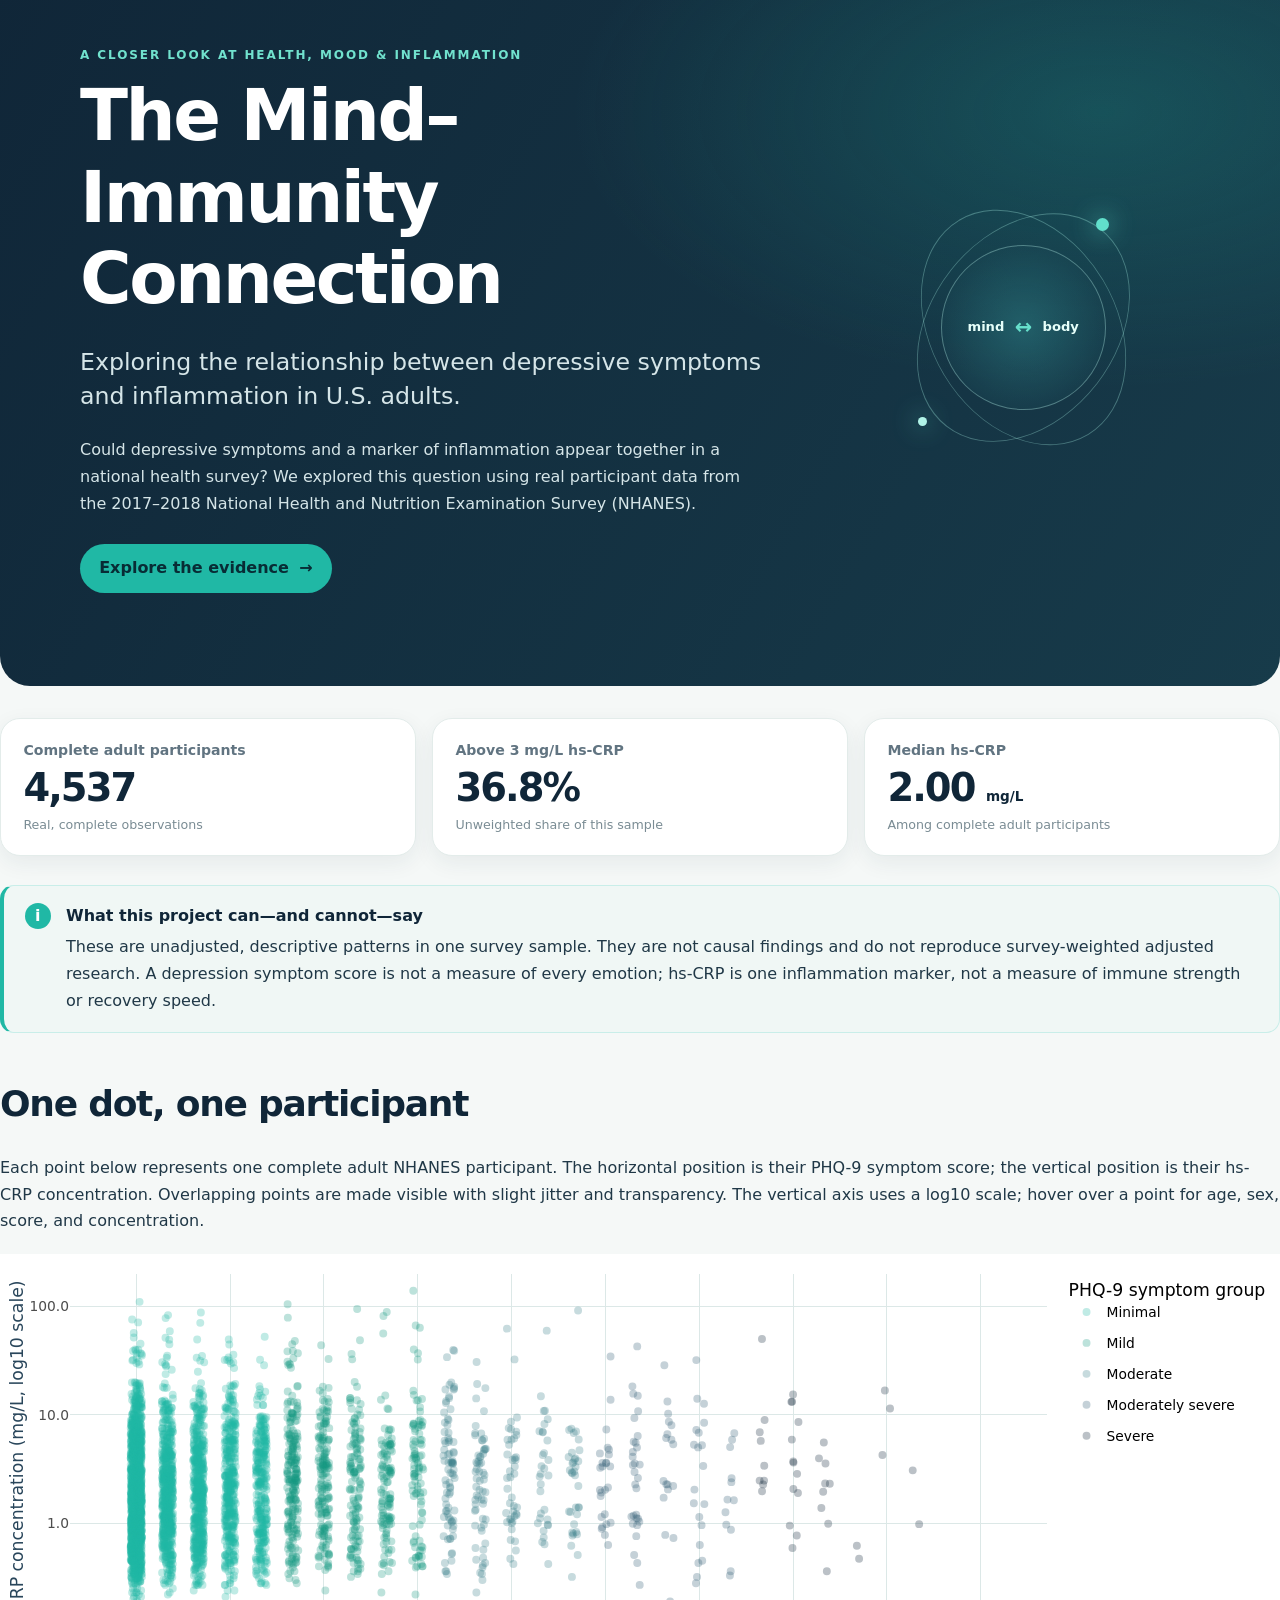
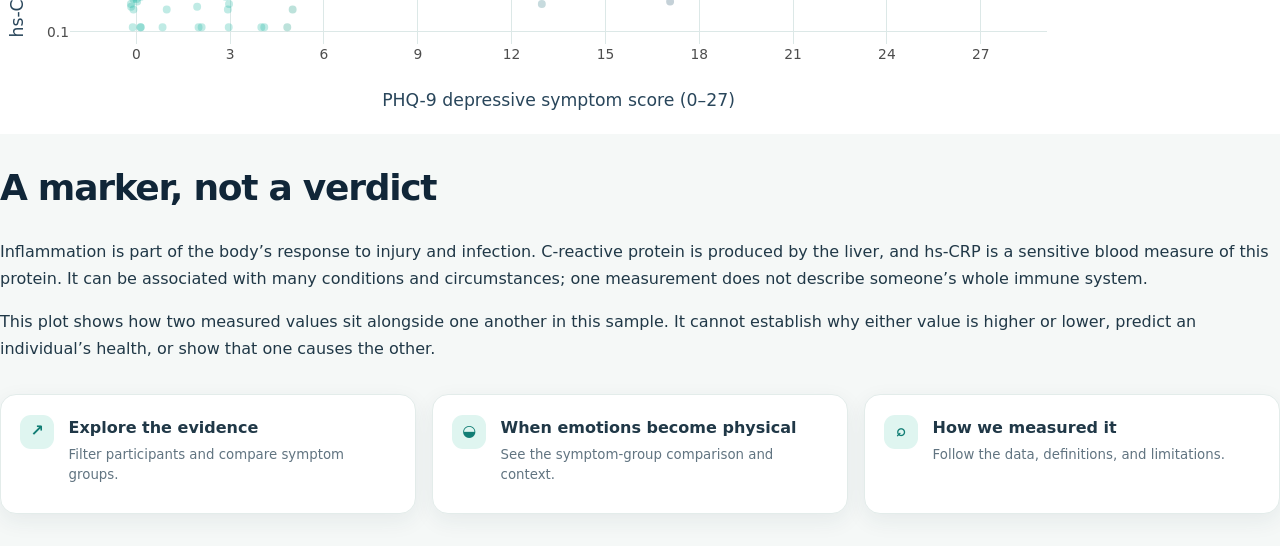
==== index.html @ 253f6d91 "Built site for gh-pages" ====
<!DOCTYPE html>
<html xmlns="http://www.w3.org/1999/xhtml" lang="en" xml:lang="en"><head>

<meta charset="utf-8">
<meta name="generator" content="quarto-1.10.18">

<meta name="viewport" content="width=device-width, initial-scale=1.0, user-scalable=yes">


<title>The Mind–Immunity Connection</title>
<style>
/* Default styles provided by pandoc.
** See https://pandoc.org/MANUAL.html#variables-for-html for config info.
*/
span.smallcaps{font-variant: small-caps;}
div.columns{display: flex; gap: 1.5em;}
div.column{flex: auto;}
@media screen {
div.columns{gap: min(4vw, 1.5em);}
div.column{overflow-x: auto;}
}
div.hanging-indent{margin-left: 1.5em; text-indent: -1.5em;}
ul.task-list{list-style: none;}
ul.task-list li input[type="checkbox"] {
  width: 0.8em;
  margin: 0 0.8em 0.2em -1em; /* quarto-specific, see https://github.com/quarto-dev/quarto-cli/issues/4556 */ 
  vertical-align: middle;
}
.display.math{display: block; text-align: center; margin: 0.5rem auto;}
</style>


<script src="site_libs/clipboard/clipboard.min.js"></script>
<script src="site_libs/quarto-html/tabby.min.js"></script>
<script src="site_libs/quarto-html/popper.min.js"></script>
<script src="site_libs/quarto-html/tippy.umd.min.js"></script>
<link href="site_libs/quarto-html/tippy.css" rel="stylesheet">
<link href="site_libs/quarto-html/light-border.css" rel="stylesheet">
<link href="site_libs/quarto-html/quarto-html-640605f58ae58ee79329c070719e555b.min.css" rel="stylesheet" append-hash="true" data-mode="light">
<link href="site_libs/quarto-html/quarto-syntax-highlighting-64a204ab8560d761af7679ceaba22944.css" rel="stylesheet" id="quarto-text-highlighting-styles">
<style>html{ scroll-behavior: smooth; }</style>
<script src="site_libs/htmlwidgets-1.6.4/htmlwidgets.js"></script>
<script src="site_libs/plotly-binding-4.12.1/plotly.js"></script>
<script src="site_libs/typedarray-0.1/typedarray.min.js"></script>
<script src="site_libs/jquery-3.5.1/jquery.min.js"></script>
<link href="site_libs/crosstalk-1.2.2/css/crosstalk.min.css" rel="stylesheet">
<script src="site_libs/crosstalk-1.2.2/js/crosstalk.min.js"></script>
<link href="site_libs/plotly-htmlwidgets-css-2.25.2/plotly-htmlwidgets.css" rel="stylesheet">
<script src="site_libs/plotly-main-2.25.2/plotly-latest.min.js"></script>
<meta name="viewport" content="width=device-width, initial-scale=1">


<link rel="stylesheet" href="styles.css">
</head>

<body class="home-page">


<header id="title-block-header">
<h1 class="title">The Mind–Immunity Connection</h1>
<p class="subtitle">Exploring the relationship between depressive symptoms and inflammation in U.S. adults.</p>

</header>


<div class="hero">
<div class="hero-copy">
<p class="eyebrow">
A closer look at health, mood &amp; inflammation
</p>
<h1>
The Mind–Immunity Connection
</h1>
<p class="hero-deck">
Exploring the relationship between depressive symptoms and inflammation in U.S. adults.
</p>
<p class="hero-intro">
Could depressive symptoms and a marker of inflammation appear together in a national health survey? We explored this question using real participant data from the 2017–2018 National Health and Nutrition Examination Survey (NHANES).
</p>
<p><a class="button button-primary" href="explore.html">Explore the evidence <span aria-hidden="true">→</span></a></p>
</div>
<div class="hero-art" aria-hidden="true">
<div class="orbit orbit-one">

</div>
<div class="orbit orbit-two">

</div>
<div class="orbit-core">
<span>mind</span><i>↔︎</i><span>body</span>
</div>
<p><span class="orbit-dot dot-one"></span><span class="orbit-dot dot-two"></span></p>
</div>
</div>
<section class="kpi-grid" aria-label="Study summary statistics">
<article class="kpi-card">
<span class="kpi-label">Complete adult participants</span><strong>4,537</strong><span class="kpi-note">Real, complete observations</span>
</article>
<article class="kpi-card">
<span class="kpi-label">Above 3 mg/L hs-CRP</span><strong>36.8%</strong><span class="kpi-note">Unweighted share of this sample</span>
</article>
<article class="kpi-card">
<span class="kpi-label">Median hs-CRP</span><strong>2.00 <small>mg/L</small></strong><span class="kpi-note">Among complete adult participants</span>
</article>
</section>
<div class="editorial-callout editorial-callout-caution">
<span class="callout-icon" aria-hidden="true">i</span>
<div>
<strong>What this project can—and cannot—say</strong>
<p>
These are unadjusted, descriptive patterns in one survey sample. They are not causal findings and do not reproduce survey-weighted adjusted research. A depression symptom score is not a measure of every emotion; hs-CRP is one inflammation marker, not a measure of immune strength or recovery speed.
</p>
</div>
</div>
<h2 id="one-dot-one-participant">One dot, one participant</h2>
<p>Each point below represents one complete adult NHANES participant. The horizontal position is their PHQ-9 symptom score; the vertical position is their hs-CRP concentration. Overlapping points are made visible with slight jitter and transparency. The vertical axis uses a log10 scale; hover over a point for age, sex, score, and concentration.</p>
<div class="cell">
<div class="cell-output-display">
<div id="htmlwidget-6dffdfa8170818773a59" style="width:100%;height:464px;" class="plotly html-widget"></div>
<script type="application/json" data-for="htmlwidget-6dffdfa8170818773a59">{"x":{"data":[{"x":[0.067347768209874634,0.03441453555598855,0.084534537624567738,0.027987825712189076,0.13977734643034637,0.022195234671235083,0.035929540917277333,0.12658658422529698,-0.061586589021608233,-0.066733934199437503,-0.12717828741297124,0.10623327109962702,-0.013680208940058947,0.14178879397921262,-0.0097221100609749551,0.087586878659203643,-0.085619587395340202,0.91433007265441124,0.90754701256752013,1.0143755778297783,1.0628893035743385,0.83963411716744307,0.88554762290790678,0.8870920058339834,0.86886080895550544,1.1295265448093414,0.96509208844043315,0.85728056188672785,1.8458301744703203,1.9925985480751842,1.8880987195111811,2.049932816568762,1.940381243629381,1.9215118840150536,2.1660200597345831,3.1517029331065713,3.0550426448509098,3.120486283041537,2.9611693709157407,3.0639015685021875,3.9672129670996217,4.0653154297731815,3.8735794120747595,-0.036364730838686229,0.086922199102118611,-0.0098086999822407962,0.10875160527415573,-0.095709138298407187,0.040653468975797295,0.038372287089005114,0.16269763349555433,0.15141108412295579,0.1421977426763624,-0.0013981397543102502,-0.028641774421557784,-0.11082501453347504,-0.16673093455843627,0.079122095396742226,0.01578605574555695,-0.019217194598168133,0.90883353856392202,0.97122205544263129,0.98693324746564026,0.90567048138938844,0.93373282046057282,0.94748292902484532,1.8495291410293431,1.8918397589493543,1.8231040147971362,2.0351202244125308,2.0399435338471084,1.8362603245303035,2.0664185912441462,2.0151871843542906,1.8649543692544102,1.9561608566250652,2.1193277723435311,2.8583698497153818,2.848336535766721,2.9725437209755183,3.1100213386304678,3.0687049438431857,3.8256443195324392,4.1796370062604549,3.8920531560014933,4.0060195633396507,3.9820955500751736,4.1212861731741581,4.091948933387175,-0.092775022918358444,0.049298944026231764,-0.039143488900735976,-0.080288975676521657,0.12782713866792619,-0.016262460155412554,0.15125635880045593,-0.11314668486826121,0.035618881937116383,-0.16085604395717382,0.018677282184362411,0.1409859042149037,0.036631883382797242,-0.10914120233617723,-0.016122724693268538,0.088546310439705844,-0.16066008738242088,0.11082795515656471,0.025871018143370745,-0.13564138214103877,-0.088642706768587223,0.10180386677384376,1.0456277649011463,1.1572594501078128,1.1652422699145972,0.89982113187201318,1.0419511900935321,0.92876890342682605,1.068831394072622,1.1125218014139682,0.97299320623278618,1.8380347829032688,2.1160615486931054,2.0301505602430554,2.1121924373786896,1.8684968663007022,1.8916191278956831,1.9507488148845733,3.1029355897475033,3.0384981259424237,2.8976048698369414,3.1472942120488732,2.8245326024852693,2.9951964253373444,3.1660667533893139,3.9662093442492186,4.0802120364271106,3.9229260940570385,3.9613772406894712,3.9451067316439001,3.8326940150838347,3.828414782276377,0.014747201157733798,-0.13786473669111729,-0.094203676404431461,0.12725603694096208,0.17288592472672462,0.028078873548656701,-0.061689805369824172,-0.02788824769668281,-0.17064382421784102,-0.046851417319849133,0.10872869443148374,-0.023879983043298126,0.16224350189790129,-0.057833576537668706,0.014942190377041698,0.060535841686651111,0.070262692803516977,0.87841181956231595,0.89787805223837491,1.072520873490721,1.110516054816544,1.0685198777075857,0.86170233314856892,0.85210599237121643,1.0927731245011092,1.1457858172431588,0.85910809664987031,1.9516923470329492,2.0206805639993402,2.1346787440311163,2.0888904394488783,1.9779147191345692,1.9921879022102802,2.0784124096296726,3.0878349622897803,2.9567353947646917,3.1270981434267013,2.9205822399258614,3.051236864514649,4.1167504583206025,3.991942074568942,4.1584418909717353,3.9778968434687703,3.9697371709533034,0.0465414706338197,0.15967936623841525,0.024440091485157609,-0.093540854109451177,0.0035442096367478367,0.095493312506005165,0.12146170447580516,-0.1395678884536028,0.16183788291178644,0.025015223231166599,-0.047474331445991988,0.071208268543705336,0.017891791407018898,-0.095365589233115305,-0.13771636049263178,0.17584123651497066,-0.062803630214184517,0.12365544718690216,-0.093585985125973811,0.11579562342725694,0.17063734064809977,0.11627859941683709,0.087388481525704262,0.13468514964915812,0.87086762173101306,1.0178602065518498,1.0940917447209357,0.93391962936148043,1.0327917204797268,0.85367541908286515,0.85601032033562663,0.92804043482057752,1.9929264125879853,1.8953195686638356,1.8509383532777428,1.9541742190904916,1.8980817324854433,2.0712434959225359,2.0403847318328916,1.8437047031149267,2.9843715390376748,2.9729571400769057,2.8661619631201027,3.1086820317059756,2.8417133987881242,2.8849375255499035,3.9095017442200333,4.1152496141847221,3.9458097779378294,4.0378032356593758,3.8871114826109259,4.1604417900182309,-0.01914832167327404,0.045584038104861974,-0.1631274330150336,-0.097671969300135969,-0.10886331140063703,0.0028886921703815461,0.09578309912234545,-0.16331395751796662,0.075258215311914678,-0.1746099488530308,-0.16041649435646832,0.0072442561201751226,0.10838520521298051,-0.12379396366886794,0.087278908761218188,-0.056115007437765596,-0.040479691755026574,-0.10665348566137253,0.16748263964429497,0.94461852325126527,1.0211953286919744,1.1165783910080791,0.91882646012119951,1.1082133064605295,1.1468597019836306,1.1248524288088084,0.94429748353548348,1.0092795764189213,1.1386606924422085,1.018191181924194,0.99650531022809441,1.0591915193665773,1.9217334042210132,1.965105648599565,2.0643748426903041,1.9363991248141974,2.0856326036527753,1.8937674910668283,1.9489614303596319,2.1452102612052113,3.134886701144278,3.0492615852132441,3.0643788562808187,4.1713499768450859,4.0717652178462593,3.9461041823960841,3.9662846875842659,3.9836011268012226,4.0135999427456408,-0.061524343919008968,0.097222708426415921,-0.090958370966836802,0.1795028542354703,0.089513094322755934,-0.11788569163531065,-0.13289374046958982,0.17441234313882886,0.062420088741928337,0.16690865043550729,0.14047585048712791,0.14528219897300004,0.09404441529884934,0.1620471820514649,-0.15065701835788786,-0.14889595300890504,0.13743903642520308,-0.066919218096882102,1.1447553350869566,0.92201833385974163,1.1674884466268123,1.097408445533365,0.91140821144916118,0.94567377745173875,0.89541217301972209,0.92277576185762888,1.0761386820208281,1.1662791955750436,0.93406779835931952,1.1028154914081096,0.97001433936879033,0.86643149746581916,1.1681426988448949,1.0292713897116483,1.1343846599292009,1.9319334805756807,2.0463986212946477,2.0965007174387575,1.9201185938622802,2.1663515811040996,2.0563413374312223,2.0496482867468147,2.0990033253189178,3.0158603769913315,2.8966341564338656,2.9864049422275274,2.8534965863171964,2.8523720593750479,3.0064421945717186,2.9266497194208205,2.8397348443418742,2.9070374096184968,3.1399745158664882,4.0196618449222292,3.886864059306681,3.8334875481296331,3.9120064036548139,3.9070723710395394,0.11805814359337091,0.06780256851576269,-0.048324919436126948,-0.17660177260637283,0.12177189147099853,-0.17164729359559713,-0.0036081677488982674,0.15459340173751115,0.17634139808826149,-0.078243049755692476,0.049258432528004048,-0.14255858126096427,-0.17322128224186598,-0.14862042157910763,0.088052043607458469,-0.1114946748688817,-0.085760430525988335,-0.12068252091296017,1.1581053146440536,1.133118137847632,0.96217233176343142,0.90360716880299152,0.98648859219625595,1.0176978211756795,1.1686321397125721,0.82570592920295893,1.8987817533314229,2.0462763058580458,2.1380472146626563,2.1781585894990712,1.9892466754559428,2.1098099659755825,1.924459664830938,2.9154791164118796,3.0737059359624981,2.8367690591979771,2.9036329343542455,2.9621468186751008,4.0759285000152889,3.856688445638865,4.1013370893988759,-0.12549083277583123,-0.11917184170335531,-0.016186985811218618,-0.10926499214954674,-0.076655553504824642,-0.035486800409853456,0.081400784421712155,-0.17627850866876543,-0.0022301663551479579,-0.17870991010218859,0.14292008008807897,0.14372504152357576,0.14829673318192363,-0.14114596252329648,0.084464612687006585,0.14310415212996302,-0.16819424126297236,1.1016836724616588,1.1610320763289927,1.0484858470316976,1.1640223884303122,1.0178987796511501,1.001917171003297,1.0833522844314576,0.88095304043963552,1.17726479254663,0.99846193183213472,0.97301424120552837,0.92515635194256907,1.0112336055841298,1.8863717450387776,1.9434474433027207,2.1342143411654977,2.1658475013263523,2.9532640346791594,2.94412788502872,2.8799461907241493,3.0430011112242936,2.961291616782546,2.8234302103891968,3.1366424585692583,2.9547684609889986,2.9414184521790592,2.8775361920613793,3.1261648106295614,3.0449293960444628,2.9151703731156884,4.0547411823272705,4.1084458248969167,3.9181220685318112,3.951758499946445,3.912666237130761,3.8282691726926714,3.9277613316103817,4.1325063014961776,4.139128883508965,4.0981534440070391,4.1165356707945469,0.024157975651323795,-0.16280656009912489,-0.10972193595953285,0.12800670627504587,-0.13789943274110555,0.044853577287867666,0.029993850672617554,-0.085588105805218223,-0.12510998675599694,0.10131799986585974,0.10824982297606765,0.0044105352368205781,0.10085799515247344,-0.0038514889497309923,0.15827746829017997,0.048282296452671285,0.88507117650471634,1.1049716578796507,0.97113010621629658,1.0116382580529899,1.1383801548369228,0.88228058872744441,0.99861281069926922,0.94436335406266148,1.1622547774855048,1.0890637634601443,0.86712952895089979,1.1496771482285113,1.0008996926154941,1.9737458610720933,1.9260248839948326,1.8510327814519405,2.0344495370425282,2.1446653224155305,1.9327425983455031,1.9176128574367612,3.1741109877359124,2.9605988083966075,3.0053942253347485,3.05037456901744,3.1331441439595071,2.8970344095770271,3.9851892831269651,4.0724819893389936,3.9881890505179762,4.1178203994594513,4.1472542126011103,4.0076978963706642,3.857133257230744,3.9345465870015324,3.8810445131547748,3.9971551647968591,0.086995322154834867,0.11856152599677443,0.16182152068242431,0.099902114197611802,0.12299332679249346,-0.090992083735764021,-0.14630965911783278,0.046126524098217485,0.16265055318363011,-0.15218492606654763,0.09058832695707679,0.12961860693991184,-0.095387180261313917,-0.13823415096849204,-0.12316001216880977,0.055510816136375069,-0.14408061208203435,0.093693094281479719,-0.085519113270565869,0.15938737526535987,0.046208560969680547,-0.081676341248676176,0.14391685240902005,0.96910505492240195,0.90117526780813928,0.86386248890310524,0.9310323243122548,0.97920123926363889,1.1071800512354821,0.91785499595105646,1.0745683287736028,0.9269627604540438,1.9359152957983314,2.0234913204796614,2.0961539704259486,1.9405123506765813,2.0616501964349299,2.0305282508954408,2.9866076245252042,2.8201705827098338,3.1198496375139801,3.1115900336857885,2.8300191754382102,4.1385937834810465,4.1117008624784646,4.0752314217202361,4.1069549060240389,-0.10517569988965987,-0.17919075490906833,-0.12560818218626082,-0.14754495006054638,0.013933518687263131,-0.021664054440334438,-0.11371889711357652,0.09971057220362127,0.17823887958191334,0.046102973129600287,0.15642326801083981,0.08149007733911276,-0.11144596637226641,-0.0046865240670740599,0.054673216659575696,-0.053334011491388084,0.07989513401873409,-0.11169243765994906,0.07034972109831869,0.88334366366267203,1.1534937309939415,1.0606454805005341,0.98978095221333207,0.91966940079815684,1.8391257611103355,2.0863819050602617,1.9804469701182097,2.1774787910841407,1.9238491382356733,1.8800199355464429,2.1281891088932752,3.1599424826446922,3.1796196460817008,3.167992770653218,3.0786932229995729,3.0062168780341745,2.8297516141086816,3.1502468977868556,3.0047259497735648,2.9550323191098871,4.0480985378101471,4.0396795368380847,4.1211790624260907,4.1586359807290139,4.0959469830989841,3.8822459837887435,0.045595689201727505,0.10804609864018858,-0.064042184147983794,0.072516428902745247,0.12452287475578487,0.062432044856250285,0.12730776468291879,0.11286516834050417,-0.053212682604789729,-0.079594687465578309,-0.1601033015269786,-0.01940514737740159,0.021933706384152173,-0.012674216777086257,0.037452460052445527,-0.052463421849533912,0.031089717037975789,-0.10575007927604019,0.068837145650759338,0.13091500782407819,0.1760241419635713,-0.11768375683575868,0.11165338519960641,-0.084621965903788801,0.13489089821465314,1.1680009487085043,0.86047900737263261,0.89627864136360591,0.8453316967375577,0.85341808082535864,0.93941602112725375,1.1647472986672074,1.0575661888811738,1.1238350297138096,1.1774473255872726,1.0968392336741091,0.85319223077967765,1.0564686281979083,2.075789909604937,2.0350491391681134,1.8831817913427948,1.8770952871069313,1.9299950150959193,2.0193956830352544,2.1207610259857028,1.9645963043998926,2.12575578850694,1.8882179791573435,2.1050345665775239,2.0063221902772783,1.8229296873044223,3.0570807431638243,2.9705072404537352,3.0046193919796496,3.0917751595191656,2.9979422789812089,2.9452033529430626,2.9946222010161727,3.171148111866787,3.8315568800829349,-0.10277742315083742,-0.059092337563633919,-0.040641514034941789,-0.16793807907029987,0.16777631789445877,-0.16626122837886215,-0.02838813006877899,-0.0038407932221889494,-0.064723319308832281,0.11013083788566291,-0.09582033857703208,0.053775189025327561,-0.13303753511980176,-0.11927665983326732,0.080248266952112318,-0.078542605647817246,0.0056271720863878723,0.1354097456485033,0.13543879078701138,0.094283452257514,0.063637267062440508,0.17084925267845391,0.10134643689729272,0.019789349762722848,0.093591667553409932,-0.09214742590673268,0.16953850013203919,0.04244029509834945,-0.094047515261918305,1.1727762295026332,1.0162327375914901,0.96489440804347393,1.1180971743445844,0.8854653206653893,0.83618833504617218,1.1786736582033337,1.0986985464952885,1.13068081359379,0.9309304246772081,1.0250131347961724,1.1141754140332341,1.122323685651645,1.1669618977326899,1.1410376512352376,0.90930609584786004,0.99047424742020662,1.0665956292767078,0.82974943883717067,2.0067055532149971,1.9819004374742508,2.1159433645289392,2.1166548586916178,1.9741379194799811,1.8899051875341684,2.1158611563313752,1.9939764516521246,2.021951447604224,2.1144488601293414,1.9591114607173949,2.8279734438937156,2.9469956155680119,2.8815734471194445,3.129816533429548,3.9520283538941294,4.1701859418023375,3.8803227185551079,3.9956581695470961,3.8383334866072985,0.13288689010776578,0.10525703611783684,0.047561635337769984,-0.1784056734200567,-0.089249123968183991,-0.021268618460744619,0.15671003026887773,-0.072432766193523998,-0.059906248105689883,0.078457699567079542,0.022181286681443452,-0.11089707325212657,-0.058891675807535647,0.021756599703803659,-0.078965709870681161,0.079629963040351859,0.047262691492214799,0.02992133614607155,1.0421345588099211,0.94530851556919515,0.8857049730233848,1.0243463743478061,0.93940750930458305,1.0077835627738387,0.99397654041647909,1.121005579829216,2.0183989599160852,2.1091948818881066,1.9152959013357758,2.019010896515101,2.0944983967766166,1.9196743103303016,2.1620595294330269,2.0322634776029735,1.921512876432389,2.0752547860238701,2.1437697258684785,2.1165927431732414,1.9181972346734255,1.8588774117548019,1.8542221639212222,1.9987237751111389,2.8370809597056361,2.9614489523135124,2.9979619092307983,3.0100069266278298,2.8414030540455131,4.1258106254320595,3.8951872382778676,4.0931067042145877,3.9920382861606778,3.941695257658139,4.0799475668463856,4.1199533385876563,3.8642869924847036,3.9983160730544478,-0.035830221734941006,0.047154842466115947,-0.051823746263980862,-0.087095834249630563,0.018995977565646169,-0.039093969538807866,0.16863981485366822,0.14579399915412067,0.0015012229979038238,-0.085156234363093969,-0.044302652142941948,-0.10168370171450078,0.090463333334773771,-0.047108189128339292,0.064284586608409883,-0.096552556660026309,0.15992698634974659,0.050346100302413106,0.091439023492857804,-0.079262935426086187,-0.12468655714765191,0.025100310025736688,-0.14876446316018699,0.043988352315500377,0.073038831856101744,1.0626154802925885,0.85450198051519699,0.88485068123787647,0.98095025671645997,0.92759972793050105,0.89983720635063946,0.83579611352644867,2.0862495325133206,2.0081610819324851,2.133398181758821,1.9567770797293633,1.9632535885553808,1.9983400830999016,1.8450479936227202,1.9296519356686621,1.9269708675146102,2.8997125513572244,2.9641294169705361,3.0579575806763022,2.9978272719774397,3.0857651772815733,3.1449202760215851,4.0506481165345756,4.065985551113263,4.0186297210026529,4.054080793634057,0.096941404631361361,0.13435721774585543,-0.021283280588686466,0.061425026999786497,0.086364855095744125,0.14778394896537064,0.16898893469944595,-0.078954456243664026,-0.05635750570334494,-0.053098014649003746,-0.048565025171265007,0.16814796972088514,0.054054877292364835,-0.111237010974437,0.087057379670441151,0.1621212568692863,0.16004627089016138,0.16456821729429066,-0.12686557159759104,-0.12289152547717094,0.16661091685295104,0.1691429830994457,-0.095008520996198054,0.054553265171125527,0.077069015605375171,0.053464609840884803,1.103703180886805,1.0111042775958776,0.84510528485290703,0.99297987555153666,0.84915668219327922,1.141142028560862,0.9890118061471731,0.83197439324110745,1.969807648761198,1.8478561936225741,2.0448712686356156,1.8816392282117158,2.059343012375757,1.9235081503447145,1.8342344591021538,2.0165764758363367,1.8902670858427881,2.1475730099901558,1.9760970678925514,2.0388254554383458,2.0841299236286432,3.1056644013896584,3.0752668987959622,3.0366659862454979,2.8786657012067733,3.0893856510054318,3.078999003712088,2.8691568643134087,4.0957836356479671,3.8722945467010139,4.1601331912260502,3.9717492411937565,0.061622916189953685,0.060937122786417601,0.080319052878767255,-0.15146335953846574,0.065050771599635474,-0.020259744599461556,-0.15369377341121435,0.11806962948292493,-0.10269296566955745,-0.081058355597779158,0.043237352147698402,0.083907250072807069,0.17478510020300744,0.1135468334890902,0.09418449743650853,-0.00017711665481328964,0.14795573900453746,1.0790636586118489,1.0036775748524815,0.98572446554899218,1.1365478226076811,2.1122953208815307,1.8526909072231501,2.0386559743620456,1.8386375605966896,1.8899442143458873,3.0676725077815354,2.9082106944266708,3.0076078419573604,3.0957373039238156,3.1069870670512318,2.9930675759073346,3.1780877958610656,2.9859646064043046,2.9021804563980549,3.1631273100525141,4.0460277669224887,3.8558280768059192,4.1232163859158755,3.984005832411349,3.9999773226771502,3.943041758686304,0.072158743171021333,0.16682977982796729,0.11496054430492222,0.092391714546829457,-0.14299577646888792,0.02292056953534484,0.15096108111552894,0.010528804706409572,0.021971394019201396,-0.13501647504977882,0.12813041386194526,0.0053354458976536991,-0.067124545723199841,0.0095494415145367384,-0.084919887324795121,-0.0088480970822274688,0.048385487487539645,-0.11391249326057731,0.020898304386064409,-0.13818043646402656,0.12184922324493527,-0.031848068973049523,-0.14816609434783459,-0.061302729416638613,-0.053917832085862753,-0.0027336188312619926,0.078675011051818719,0.12293580824509262,0.98206411617808043,1.0190128083433956,0.87388902775943278,1.0555138568393887,1.0930436640884726,1.0283171249553562,1.0803222551848739,2.1085269513260574,2.0979829047992826,1.8605552137084305,2.158266006540507,1.9424489857163281,2.1522005510237068,1.8618339395057411,2.1027567615918814,2.1704731467925011,1.9826644752733409,2.0135565041191876,2.1675489379838111,1.9300290252547712,3.0880099229514597,2.8965688276290895,3.162027302607894,2.9880811006575825,2.8513677076343447,2.8852005969453605,2.9461649099551139,0.081302064126357432,-0.048422878067940475,-0.053365794159471985,-0.053420214001089331,0.14043643718585372,0.00050877775065600868,-0.14174998912028969,-0.0893617117870599,0.014480143664404749,0.039020036207512022,0.029484623400494455,-0.040579001046717168,-0.15000241954810917,0.066181807173416013,-0.026538718035444615,-0.14705855383537708,0.018776758359745144,0.09220591709017753,0.095368964793160552,0.043915758999064566,1.1773827142734081,0.94469002516008915,0.84300482107326391,1.1685943984333425,1.0634863037895412,0.82888563132844872,1.0990308497287333,1.1555457690823823,1.0734167720377445,1.1360172485560178,0.91338035625405611,1.8802674621157349,1.8616708850860595,2.0050230536237361,2.0087001780327411,1.908111393013969,1.9373145406227559,1.9139617053605615,2.158038364108652,1.9906866497918962,1.8272216111514719,1.8530238103494048,1.9577610635291784,2.8886961618717759,2.9835638131666928,2.8927074464410545,3.1655841353069989,2.8620196430850773,3.9113963108230383,3.8408684925548733,3.9958327377680689,3.9933296344336124,4.0714901592396195,-0.015915844906121492,-0.17469238294288517,0.15636649386025964,-0.17964949973858893,0.088539454462006686,-0.095043169436976313,0.15337422827258707,0.13398667995817959,-0.003661013888195157,0.17327825319953263,0.13474827962927519,-0.17312901785597204,0.071860296120867126,-0.010665497370064258,-0.13046509861014782,-0.010206815237179399,-0.091155667556449771,0.020445095216855405,0.077585802851244806,-0.089550706353038551,0.080109627339988942,0.1740803808812052,-0.06557275244034827,0.069074138766154647,-0.052345357043668626,0.96780135348439211,1.0497147280815988,0.8459196347743273,1.0850632730219514,1.1350185327231883,0.89130438910797238,0.82946960380300883,1.0253046262077987,1.0722276089712977,0.93985406642779712,2.0677116453181954,2.1087731359526516,2.0297353476658464,1.96693863411434,2.0782047053147106,2.1654366362746806,1.9693351676687598,2.9310187351517381,2.972642269358039,4.1691728896461431,3.9642622446548192,3.8891029899474234,3.9975670200865716,3.926595085337758,3.8463720856327566,-0.011306049786508083,-0.054913149224594233,-0.053434487292543055,-0.02342212786898017,0.064439683835953471,0.1300193821080029,0.14545084001496433,-0.015750802801921964,-0.0027135377191007137,-0.017277889335528016,0.15538157782517373,0.092440666286274786,-0.086260178284719588,0.011886134818196297,-0.17669495036825536,-0.1039530804567039,-0.16627550611272454,0.053089051712304353,0.095852466160431499,0.059439772563055153,0.12253325200639664,-0.15575998454354703,-0.14415876134298741,-0.06525307436473668,-0.038013806836679577,0.053135403217747804,-0.043638428645208477,-0.074376155203208325,0.84206048275344081,1.0995113593433052,0.88998901394195851,1.1310877769533545,1.0572521329671145,2.1030974594689904,1.9301236607972532,2.1325919973198326,1.936357786944136,2.1018667919002474,2.0468857474997639,2.0510538909211755,2.1663574952911584,1.9447623764909805,3.1296192108560352,3.0435281024314462,2.9974720188416542,3.1260856754891573,2.9617549298331141,3.1522624239698054,3.034171013860032,3.0246774439327417,3.0697070216573774,3.831543935323134,3.9107370861247182,-0.057812562519684432,-0.16816278171725571,-0.10263626167550682,-0.012952023223042487,-0.00064636367373168465,0.16201450386084615,-0.036818157183006406,-0.10618457525968551,-0.033103316640481349,0.045558986272662874,0.013214686252176762,0.039520226530730722,0.065661041960120195,0.11781107115559279,-0.12191139123402535,-0.034921640530228615,-0.01630367330275476,0.0026716463081538676,-0.022947339490056038,0.013011794490739702,-0.056535535734146831,0.043973902417346833,-0.011888699596747756,0.11317914714105427,-0.019396897321566939,-0.16285873644053936,0.15830075011588632,1.0862141504883767,1.0241158943902702,0.88480350973084565,0.83720463912934062,0.93377649981528521,0.84810133151710032,0.85583808035589759,1.1186079067550601,0.95046257448382676,2.0850993252638728,2.170860431706533,2.0647513581160455,2.135083720376715,1.8267479851748794,3.1011808983329683,2.8399182750005276,2.8600343604851513,2.9654682514071466,2.9567990221269427,2.827144445506856,2.9263632383756342,2.9098318424262106,3.1580008177924901,3.0754573487117884,4.0810849134065208,3.9046856947708877,4.1167624558415268,4.0639944315236063,4.1643614920694381,0.032296321503818032,-0.0573923896998167,0.050080908536911009,0.13459156050346791,-0.022226292556151748,-0.1366258367523551,0.15556706347502766,-0.039037318937480449,-0.13933531519956885,0.092520521264523259,0.076420855605974794,0.054647531826049089,-0.091833983799442645,0.053572944179177281,-0.081772934719920157,-0.07856400204822421,-0.0053051464911550283,-0.10622551909647882,1.0102169485390187,0.87256936005316676,1.0183856290020048,0.97506404677405956,2.0761293648649009,1.904679205333814,1.9918252906017004,1.8967874023504556,2.019290309101343,3.1202894691657277,3.1488147386536003,3.0260872670542449,2.8486172187980263,2.8844745510444043,2.9723002550192179,3.1023765152972191,2.9311939368769528,2.888258892316371,3.8985686295293274,4.1438796434644614,4.0960391838662327,3.9467365987505763,-0.02193997143767774,0.061690811784937974,-0.14005331606604157,0.14136078089475632,-0.047546730386093257,-0.094107461292296649,0.0013359798956662416,0.15380282155238093,-0.089725849991664289,-0.010061207916587591,-0.094291266202926632,0.087162052709609264,0.060744776716455812,-0.054803047394379974,0.13307387058623135,-0.16336802314035595,0.14183674709871411,0.10379240901209413,0.83036709424108268,1.0469633162301033,0.9188789831381291,1.0661509371269495,0.90101367083378137,1.0093124094232917,0.82083811110816896,1.1715452958084642,0.97531067916192116,2.1329850355722009,1.8873468353040517,1.8428042730595917,1.8629636825062335,2.0764148192107679,2.0505758755095305,1.8589927737321705,2.0007707593310626,2.0810811311565338,1.9370996660087259,2.1415990209020674,2.1338443251512946,2.9761376994196325,2.9464933640509843,2.9517628225777299,2.9592916654329748,3.0991183091048153,3.1449170829355717,2.8340747723635284,2.9661471056845041,3.1401562131475655,3.8881791209056975,3.9385596096422524,0.058277841713279481,-0.1720708871539682,-0.1009377324488014,0.082270345017313951,0.08330961618572473,0.17631461053155362,-0.084299120558425783,0.15807549233548343,0.003906068382784724,0.047653909614309667,-0.068131747813895346,-0.080738599989563217,-0.068944028243422509,0.010049762008711695,0.13525572717189788,-0.048742814473807808,-0.14281732725910842,-0.028237434262409804,0.067813114961609244,-0.12781220714561642,-0.078759740358218547,0.0048382738139480354,0.071743086017668239,0.12937461133114994,-0.096055782632902265,0.10797935128211975,0.82985865905880929,1.027414577966556,1.1286198544781656,0.82626420351676644,0.82883189905434851,1.0822491490282118,0.98819708876311774,2.0028735465742646,1.8722106922138482,1.9259565824642777,1.975362693062052,1.8861547004338355,1.9993835388496519,2.0375210123695435,2.0149516652803867,1.9228922315873205,1.8967475191596896,2.9788998129498214,2.9449516202509405,3.1776718859933317,3.0072825682070108,3.1664306749217213,2.8898967726901175,3.1044290809426456,3.9834594326559456,4.1461753822024914,4.1602380248624833,4.0131672357115891,4.0679866538848728,0.12705752103589474,0.024869162533432243,0.058668589107692237,-0.17470664693042634,-0.15735900130122898,0.10867826932109892,-0.031152562955394387,0.087328101312741629,0.17424985374324023,0.045739955836907029,-0.10001021225005388,0.16272389777004717,0.06921651025302708,-0.17031615315936505,0.15285513642244039,-0.022322980994358657,0.16775719533674419,-0.034798352960497138,0.10088132048025727,0.0084534681960940355,-0.10413850449956953,-0.0039878061879426241,-0.028541701538488267,0.13160053082741796,-0.1233034643344581,-0.0053094656858593227,0.080080163609236477,0.87875386390835053,0.98239025686867532,1.1524559615273029,0.95146655155345794,1.0564317412860691,0.84550502066500488,1.0154334088787436,0.89271998459473256,1.8215431314241142,1.9574386652745306,1.9651242735236882,1.8495326678827406,2.1029123007971795,2.1333721955120564,1.8254994490649552,2.0030689368676393,1.9540504210628569,3.1130100179370492,3.1758318505436183,2.8345711935125291,2.9239513164851814,2.9854865179024639,3.0154418350383638,4.1524748289398845,3.8602433796692641,4.0822373245935886,3.949361106324941,-0.1035179613623768,0.027942531919106839,0.13915387432090937,-0.05121531380340457,-0.12512786996550856,0.16563442379236221,-0.15387586547993123,0.1593190280534327,0.003294074283912778,-0.10805097799748183,-0.048420375986024736,-0.16500633099116385,-0.071497945860028264,-0.14294328723102809,0.01840426423586905,0.060383797399699686,-0.042304988633841273,-0.10881052787415683,0.15281581113114953,0.86368248166516426,0.98885413751937445,1.164885339140892,1.0046590109728277,1.0385610635578633,1.1505918984301389,1.0509837150294334,1.0032283879071473,1.0469599374011158,1.0246017467975617,1.8581904549431056,2.0768440356012432,2.1168810291774571,1.9345188963785767,1.8809020920470356,2.0320457465201618,1.8577680370304734,2.13629954284057,3.0265873665176333,3.1593407661002129,2.9401245714817197,3.1106498092878612,2.9300495330058038,2.8976520423498004,2.9695702125784011,3.0714419954828918,2.8486634466703982,3.0950135059654711,3.9172793120890854,4.057892673732713,3.9145875270012764,-0.079831884009763598,-0.15981910228729249,0.10950652096420527,-0.056698119845241306,0.13431828531436621,-0.01349717952311039,-0.13354920915327967,-0.14772477457299829,0.11860316787846387,0.010796693181619047,-0.15843648858368395,0.040685344263911245,-0.08058149127289653,0.093450925759971132,0.040733491843566297,-0.11730229214765131,-0.11983696097508073,0.16316784367896617,-0.027253715330734847,0.11001787648536264,-0.13561804390512405,-0.051553996587172149,-0.035707515450194474,-0.1036302338540554,0.85418250687420372,1.1093099287897348,0.93322627858258789,1.0723325523268432,1.061723231812939,1.0447264478728175,0.90889006938785311,1.0996576714143158,0.95490083328448239,1.0168786679208279,0.96854723121970887,1.8870360430516302,2.0273907122574748,1.9208488509152084,1.8946622263733297,3.078805478392169,3.1098433189094066,3.0292792560439556,3.9495205054804683,4.0154687929153443,3.820712961666286,4.0531561536248777,3.9195581271778792,-0.05014727711677551,-0.092693464485928412,-0.052405112553387881,0.05026902543380856,-0.1093855263479054,-0.063821661639958616,0.13250556204468011,0.11407110141590238,-0.050839357618242501,0.027148166634142396,0.079478790638968344,-0.086658632755279533,-0.12690659875050186,-0.13902986884117127,-0.16083596150390803,0.080261014234274619,-0.10809801329858601,0.08615648022852837,0.090333872912451624,1.0965141739137472,0.82616906849667426,1.1041950302943588,0.83577489876188338,0.92972523407079277,1.1327210210449994,0.92796088997274639,0.94886521767824883,0.92780269596725706,2.110866179149598,1.8413045179005711,2.0667833502124995,2.1693208298180253,2.13614706043154,2.0734144616499544,1.9757739235647023,3.0141090707760303,4.1252368880156425,-0.11216378635726869,-0.15597975569777189,0.0081464722752571106,0.022679742956534028,-0.11870065368711948,0.12230143404565751,0.059149398962035776,-0.13436770778149365,0.053104985626414414,-0.081239553149789576,-0.019396281670778989,-0.043356950506567953,-0.084113133000209922,0.10372328261844814,-0.17134949446655809,0.10912069198675453,0.010900349328294395,0.022345283310860393,-0.13757215747609733,0.12070893505588173,0.037687317207455634,1.1042425627261401,1.1514462035428732,1.0461723270919174,0.95299263628199693,1.1421972374990583,1.0624855524953454,1.0226350852660835,0.89638525615446274,0.88355537653900684,1.0194137934781611,2.1551709322165697,2.1431767296884208,1.9672993659134954,1.8600250303372741,2.1420022610202434,1.8766378105431796,2.1501730075385423,2.1453319113701581,1.8341688108630478,2.9661154603119941,2.8916315730940552,2.8617794226016851,3.1502959997300057,2.9746515744086355,2.9493593301158398,2.8755167324189097,3.0430011376272885,3.9525272469501944,4.1774543790426106,3.893747462676838,0.12729643695987761,-0.084631926538422705,0.098741801055148237,0.015402131471782923,-0.031910561341792341,0.10006251666694879,0.05015997595153749,0.096754174372181298,0.12578898050822318,0.063620857475325462,0.036772817624732848,-0.013081415332853794,0.071657275697216388,-0.046749400841072201,0.86333098823204635,0.91939000296406448,1.0505872355867176,0.96680738440714775,1.0525857050158083,1.0201708628982304,1.0403933797776699,2.140130760995671,1.9667691906727851,2.1168128402996809,2.124208379043266,1.9415987931843848,1.9916152168065309,1.8925030266586691,1.8531918750517071,2.0263803944457321,1.9264379348792136,1.9144800799712538,1.9366040529590101,2.0013198587298393,3.1521784704085438,2.9069748698081823,3.167921781130135,2.8992427461873742,2.9836192108411344,2.8991697713267057,3.0981856330297886,3.1275740942917762,4.137822028044611,0.16959598062559961,0.17709020571783185,-0.039881310034543274,-0.17958579341880976,-0.059977061608806254,0.056142967706546185,-0.13307439361698925,-0.17781000039540232,0.033556645419448611,-0.096274133305996656,0.081255634920671574,-0.006928293742239475,-0.15497199076227844,-0.096739243268966671,0.035322657180950047,-0.034461267516016962,-0.086556432880461207,0.096920728823170058,0.045690898653119802,-0.081508577959612014,0.97451025476679209,0.8411522852722555,1.103336802534759,0.959819496255368,1.0384858482982964,0.92616487879306075,0.86889007696881893,1.0876833165623248,2.0401278834138066,2.1353794522769749,1.8207171718962492,2.0999880831036717,2.0448691796977072,1.9576602244563401,2.061209117975086,1.8600857749115676,2.1180617872066794,3.1355227963998913,2.886752665238455,3.1227881991583852,2.8484196375589819,3.0006552380975338,2.9313807675708086,2.8556398191768677,3.0210491427686064,3.1206466933060439,2.9658656444773079,3.1417463564872743,3.9784391537774355,4.1105179513059555,4.1055617566872389,3.8297422707173974,0.061572396028786898,-0.14250294101424515,0.058634740887209769,0.0020793297328054903,-0.051541135143488646,0.17803430004045367,0.024739521816372869,0.13733990876935423,0.092083353716880076,0.14272253891453146,-0.074715441064909099,-0.0055557299405336377,0.048721099141985177,-0.041820004675537349,0.058373219724744553,0.064445804553106431,0.040449552861973645,-0.055674393586814398,0.10094159323722124,-0.16097231788560748,0.052268247641623015,0.00078206165693700308,1.0897624100930989,1.1524253808241338,1.1324015365913511,1.0199418928567321,1.1323889898043125,0.92569648781791325,0.90206545509397984,0.83978790296241645,1.0622964732721447,1.0103639335092156,1.1578001096844672,2.0398959270678461,2.0156498864479362,2.1389771332591772,2.1134644641075284,2.1377946110907944,3.1193198911752553,2.8219151906110347,2.9284646966680885,2.9908287445083261,3.9530091621261092,3.8558887998387217,4.1380792765319345,3.90048624410294,4.0748490871582179,3.8442542745824904,3.949489147858694,0.062784065008163456,0.15363151355646551,0.003102213693782687,0.088851938433945177,0.17179469070397316,0.12262769493274391,0.081503412025049321,0.13227955156937241,-0.11564256392419338,-0.060281010372564198,0.027771438080817459,0.047825968796387314,0.029696748750284312,-0.12415782753378152,-0.17490975930355487,0.14578429500572382,-0.16507265984080732,0.10584305411204695,0.17144294464029372,0.057596229035407301,-0.054588538063690066,0.087300023781135674,-0.058097864398732782,0.1109894972294569,-0.058280293000862002,0.098788261609151953,-0.016269269445911051,0.027705475939437747,-0.068390075387433164,0.00014600395224988459,-0.080990323880687359,0.010582261383533477,0.04469928371720016,0.1416358925588429,0.90737906797789036,0.87388895005919043,0.89600476980209354,0.84824742197059089,0.97425755404867231,1.1201320067327469,0.84378486470319336,0.86703680724836885,0.96576846133917571,1.0104139991197736,0.975015332326293,2.147137696100399,1.9315046616550535,2.1614075565896926,1.9171946816891432,2.1168284734711049,1.9989456116501243,1.8775941103417426,3.1484500842913987,3.1069144885707645,2.95951707970351,3.9780348556116225,3.8434988806210457,4.0859348819870505,4.0178050152398646,4.1005050849262625,0.17818310539238155,-0.13523276302032172,0.136194565622136,-0.01032783600501716,0.013199323145672678,0.0099357796926051369,-0.059758585877716541,0.1079132888931781,0.12572809453122316,-0.052625109180808066,-0.1329399667493999,0.001877525607123971,-0.13403414491564036,0.16713995483703911,0.099287456497550011,0.15014788278378546,-0.16551074244081973,-0.032252546260133387,0.065393420280888681,-0.039457109291106462,-0.027641139635816214,0.071356881028041247,0.051663252767175434,-0.072936734994873395,0.035065395701676605,-0.14738089257851242,0.065005768826231353,0.015822384003549815,-0.085156094469130042,-0.016180824190378189,0.004957935875281691,0.11201408942230046,-0.012643149169161915,-0.1421395342145115,-0.14910581105388701,0.16386649483814836,-0.017630984131246804,-0.13407250100746751,-0.0038725557737052437,0.054071425935253499,0.098050393117591741,0.079900362817570569,0.11474106383509934,-0.11809439415112137,0.83211280025541789,0.94257084626704457,0.88545030012726789,1.0566375120636076,0.98926773305982352,0.96698245210573075,0.9333185966964811,1.0514413600694388,0.91045199404470623,1.9150575607456266,1.9839446648024022,1.8546602127421647,1.908693591626361,1.8828433654643595,2.1370063707139342,2.82510529987514,2.8552696293219926,3.1414759141299875,3.0965781337860974,3.0724748115800322,3.0518537352047859,3.1364326352253555,2.8290961288288234,3.8557540292292831,3.9387684515491128,3.8378097940981388,3.9557879472617059,3.9266473514493554,4.0463898345455531,0.10444289457052945,-0.17594216820783912,-0.05649631437845528,0.10881757915019989,-0.02352943425066769,0.13196701034903527,0.14436341598629951,-0.050947090554982422,0.11200088188983499,0.16171133176423608,0.070785191562026742,-0.11019879165105521,-0.093766527213156217,0.15916047454811633,-0.11810427172109485,-0.1557973794825375,0.11127816343680023,0.092750197313725941,0.17480022467672823,-0.023666384909301997,0.12327837805263697,-0.10030220288783312,0.1043853751849383,0.078273585112765429,1.0240873836819082,1.1718572778720409,0.86301196134649216,0.83099224968813357,1.0285849076509477,1.1637491796258836,1.0150761926174163,0.87472636463120579,1.1298927820101381,1.1522112356871366,0.83525779895484442,1.9923779005929827,1.8870208190847189,2.1309209494199606,1.9466653410904109,2.0821013574674727,1.9814764589350671,2.1020186084508894,1.9551356150861829,1.9789828752633185,1.8678902105521411,2.0579825133178384,1.9545579286199064,2.1567950827814637,2.1452855485491455,2.9235955592617393,2.8827673350647092,2.9410252092406153,3.1066585539467635,3.0056175404414534,2.8607836319692432,2.9828218574076892,3.9361293302942069,3.890510534280911,4.0627100418228652,4.1501974693685773,4.1225234464369711,4.1539137738943097,-0.13557758152484894,-0.023310692058876155,-0.11955253517255186,-0.074120850395411247,-0.14279613303020597,-0.14390165526419876,0.093364754095673561,-0.0060149066895246505,-0.013069275654852389,-0.045250918474048371,0.1102784178033471,-0.077841380657628176,-0.063278411636129017,-0.092631493890658015,0.16241033655591308,0.10494664904661476,0.11785178256221115,0.007525484478101134,0.076898089321330187,-0.027751483451575038,0.018856204804033039,0.00054820848628878594,0.15501763508655131,0.066499590016901491,0.092586797224357725,0.95880880620330577,1.1098604059219361,0.89733850477263333,1.1002498218603431,0.91508632567711179,1.1424466885533184,0.95391426140442492,1.1722336212173103,0.84887874792329965,0.89604999008588493,0.87604414213448767,1.1328799169510604,1.0270236548874527,1.8683011833112686,1.9999103535339235,2.1300295177567752,2.0659511561412365,2.0862998015526681,2.1115629738848658,2.145801278166473,2.1284986590314658,1.8435505471751095,1.9542749056965112,1.8734751914069057,2.0772001002728939,2.0285450087860228,1.8684339007735253,1.8845851487480103,2.0685051271505652,1.8894272501580418,2.1619853889010847,2.9923129162844271,2.9645864207949488,3.0581604526564479,3.886756631806493,4.1763687669299543,4.0990543822571635,4.0929108317103235,3.9050579239428043,0.17158256141468881,-0.17972755922935901,-0.13702212810516357,-0.052385271247476335,-0.10186271695420146,0.10805534748360514,0.1434827691502869,0.07887877939268946,-0.11195024052634835,0.13598287713713944,0.12466033042408525,0.081715015517547729,0.13879590938799083,0.021958895428106188,0.10935822472907603,0.11000470273196697,-0.086815214585512876,-0.1749705457035452,-0.15631343699991704,0.83745770898647609,0.93155299028381711,0.99865001243539153,0.89327762951143086,0.93503769008442761,0.93551669489592315,1.1649585981480777,1.0899813271313905,0.93344644620083272,1.1491162909474224,1.9859587641339749,2.065441621923819,1.8563079848513007,1.9646487324498594,2.0456105120107533,3.0867520194780083,2.8418997050262989,2.998816005215049,3.0962522349972277,3.1740730265155435,3.0739111180789767,4.0002649828046559,4.0458486913330853,4.0245015748403965,-0.15562174365855752,0.080153436781838533,0.010567184099927544,0.052679562466219063,0.005782384984195232,0.066403149012476209,0.097846793672069901,-0.043658807147294282,-0.15088915877044201,0.062685886854305858,0.10216910610906779,0.040709843728691339,-0.11494901860132813,0.098168505616486074,-0.11222714859992265,-0.16488097367808222,-0.13836165061220526,-0.074005380375310778,0.13416124231182039,-0.018946677055209873,-0.17378651110455393,0.095104927886277432,0.13930053533054887,-0.071709358496591449,0.11950777471996843,0.1633416304551065,0.14830368597060442,0.0018444878328591585,1.0110068807192147,1.0424443726427852,1.053397214980796,0.83102167494595047,1.0534936283249408,2.0825427256058902,1.8317424296028912,1.8434374360740184,1.9293931217771023,1.8803451973106713,1.8923244510497899,2.0643675689585508,1.9607048993185163,2.0529701586905866,2.082284232992679,1.9745371647831051,3.0252228039130569,3.1254564641229807,3.1280193689838054,2.8791086986195298,2.8952588667534291,4.1486593729536985,3.8525192951317875,4.0937391972634938,4.0596308210305869,-0.17606952519156038,-0.067706377459689979,-0.023375849621370435,0.058117760606110097,0.11992136162705719,-0.11797986080870032,0.09013217691332101,-0.0045599620230495925,0.10036935945041477,0.12576412632130085,-0.14636718504130838,-0.1279937172587961,-0.17461840937845408,-0.024770218105986713,-0.0080193167086690664,-0.11371566622518002,0.055652518160641193,-0.02989994770847261,0.09651061311364173,-0.14248397352173925,-0.072344566695392132,0.13169591898098587,0.097532426873221986,-0.11307569065131247,-0.0030725582689046858,0.011448656804859637,-0.06837030993774533,-0.024894172623753548,-0.14170564784668385,0.072149871848523617,-0.17449655251577495,-0.16524255858734249,0.094602387780323621,0.098079475220292797,-0.17889830796048045,0.061152626965194939,-0.15156911183148622,0.15631721271201968,-0.048981928043067453,0.11760586062446236,-0.03716499631293118,-0.071385390227660536,-0.11878841615281999,-0.03749259998090565,-0.05525362405925989,-0.16667171230539679,0.080219996133819221,-0.11721333316527306,0.084802393075078725,0.072941475547850132,-0.15365569593384862,-0.10365798356942832,-0.094374271519482134,-0.13494559088721872,1.1031109876930714,1.0085225095134229,0.90147890191525226,0.85403532484546307,0.90903561241924757,0.92584339777007696,0.99497085994109513,0.93881278812885283,1.1556636420264841,2.0538963820412754,2.1196109576243907,1.8207668843772262,1.8679117434937507,1.9571254970878362,1.8421379689220339,1.8205738690961153,2.0080231303907929,3.1122011750936509,3.0561936576850712,3.0687067798152565,3.0710208487696944,3.0920098862517627,3.0754303670302034,3.1769871648028492,2.9485470326710495,3.0962050698604435,2.9482486189808697,2.9171482207998634,3.9770346476323901,3.975786730274558,3.9872157407365738,3.9736764227040111,4.0094584344979376,3.9070318739581853,4.0574845144432041,0.1016365017928183,-0.15525617969222366,-0.077553409561514852,0.16578309201635419,0.16636328031308947,0.13702206968329847,-0.15998287947848439,0.030939275035634636,-0.17037229271605611,-0.13017375589348376,-0.015567653104662895,0.051682554949074984,-0.16302752793766559,0.012409140514209866,-0.083639622274786232,0.09139851786196232,-0.039927737563848494,-0.054499321673065419,-0.14049311343580484,0.10854586500674486,0.00045212103053927422,0.13479931871406733,-0.14929557541385294,0.030898508308455346,-0.042001958275213837,0.13181644144468008,-0.074840356484055515,0.044549672110006211,0.041340981759130951,0.12320686290040611,0.014880314329639077,-0.034297660058364272,-0.035023457268252969,-0.12329719291068614,0.13822157719172537,0.14517779675312339,-0.085930986749008301,-0.16218494106084108,0.13295177911408246,-0.076406777277588836,-0.023003505868837235,-0.13028289112262428,-0.055773562146350743,0.00033357468433678147,-0.12557341455481946,1.0289801987912506,1.136316662961617,1.115659112231806,1.1167143096867949,0.93092834537848834,0.86435228608548642,1.0516386573296039,1.0219773984793574,1.1648143252264709,0.88937775166705246,1.0944789990410209,0.87145450985059147,1.0249874207098038,1.0101494318898767,0.92348202034831051,2.1308993670251222,2.0032775260601192,2.0315256148111076,2.0383149010594934,1.8756502084434032,1.8490703112911433,1.9472641105577351,1.9951876144483685,2.0499382028635593,2.0982461217883976,1.8934444246906788,2.0287334004417064,2.1705413116142154,2.0604583540931345,3.1212774636223912,2.9998609430529175,2.881788491886109,3.0689592605084179,3.1116801734268664,2.9882750331703574,2.8770447749923913,3.1008204523567109,2.952390613462776,4.0473025925364343,3.8446318972576408,4.0913234583381559,3.8800956694781781,3.8240285932831468,3.8456141237914561,3.8836761948838832,3.9496409226674585,4.1375922322180125,3.9601282648649065,4.0613890286535028,3.8451372565329076,-0.052882585907354951,0.073865950182080267,0.11266152891330421,0.032645556852221487,-0.01361384404823184,-0.05360383853316307,0.078938386710360645,-0.013810844756662844,-0.026567167052999139,0.0064772221259772776,0.0054318420588970184,0.0017746873665601013,0.034571874355897307,0.11771565123461186,-0.074231112906709307,-0.13192882415838539,-0.071802589567378158,0.029012280693277714,-0.14956574141979218,-0.091264929855242372,0.073651030138134954,0.035205704402178524,0.0140010442212224,-0.100526366494596,0.064235708462074395,0.085586092136800282,-0.093917632559314373,0.15957453494891524,0.037503002593293783,0.051445011058822272,-0.15906643940135837,-0.15902937496080993,0.025337427780032156,0.044024114962667227,1.0569888969510794,1.147574083963409,0.98935012725181881,0.82830838114023209,1.1570307399053126,1.1640044906362892,0.8235676240641624,0.93821325900964436,0.86884466432034968,0.83924273534677929,1.0960848252568394,2.079496837630868,2.1441679179854689,1.9246641354076564,1.9710571085568518,2.02466790641658,2.0247020000591873,2.0432190633378924,2.0890286934096367,2.054647579435259,1.9520297185517848,2.9366229084692894,3.043318600198254,3.0410947574023157,2.9425867885630579,3.0452544356044382,2.9016754189878702,2.8971620238013567,3.0643316811695693,3.8539027038589122,4.0671969035081563,4.0631300486810504,4.160026246774942,3.9675330033339562,4.0919667824823414,3.9141636800579729,0.13250217064283787,-0.07505004035308957,0.17322893005795775,-0.062824908178299665,0.15554126012139022,-0.15977169080637396,-0.16198908389545977,0.0080624197237193582,0.14938243347220123,-0.020646484773606061,-0.044340814696624875,-0.13908357948996125,0.10223507260903715,0.048827425595372911,0.059232909036800264,0.15411429257132112,0.022502830484881997,-0.12246202988550066,-0.036573899723589418,-0.041173964627087112,-0.027433155113831161,0.16839931785129009,-0.013893853509798645,-0.1737809647154063,-0.027767916424199939,-0.077183794789016241,-0.0085768156964331869,-0.086666856994852423,-0.13297823583707213,-0.1516829726099968,-0.096499616894870993,-0.088462603138759727,0.030744133014231918,-0.0075231397245079275,-0.0015113029908388853,0.080563478646799913,-0.045582156283780928,-0.067177330255508427,0.1430083225853741,0.085379465650767081,0.085863894559442988,0.17136714985594154,-0.001080125318840146,0.13492211116477848,0.062466603191569443,-0.0053078026324510572,-0.017215383304283023,-0.093945379341021179,0.17766271216794849,-0.084026006637141104,0.075774352205917231,0.036255117673426866,1.0744596088677645,0.93573418835178024,0.96670220141299068,0.92440197328105567,0.87443359648808838,0.99410064706578849,0.89451814095489679,1.055402652118355,0.88612373827025293,1.1189062295854091,2.006961599988863,2.090761265400797,2.0945229039527478,1.9266416430380195,1.9895442011673004,1.9574554040189833,1.8625569328851999,2.1629818439669908,1.9684499273821712,1.9749538899585604,2.0461448150034993,2.8606280485074969,2.8856766401790082,3.0112775614578275,3.1717625211272389,3.1617656975425779,3.0672930064704271,2.8371598936803637,2.9575456282496453,2.8481006592046469,2.8415459222439678,4.0704311450850215,3.9163527501933277,3.823705500420183,3.9555355484597383,4.1783903511334213,4.1688939539901915,3.9377868259977551,3.9576754488423465,-0.0042382221668958659,0.061889086961746213,0.02066280534490943,0.062643344420939676,0.086855135243386034,0.083720012102276087,-0.028286367896944282,-0.098070424608886236,-0.041464879950508474,0.03706816513091326,0.076633752258494489,-0.17049931333400309,-0.058849610555917024,0.016023506093770266,-0.11828237819485365,-0.15369165228679776,-0.16577023803256452,0.11125577713362872,-0.12600289916619659,-0.076066352063789963,0.10579538379795848,-0.084003519080579278,-0.16644807298667727,0.065298582063987851,0.089883388113230461,-0.17857470212504267,0.086652347249910236,0.091932597309350966,-0.050015008421614764,-0.15375416133552788,0.013916076868772507,0.069294926729053255,-0.13605583875440061,0.14919251413084567,1.0762868178263307,1.1404524680785835,1.0428087346442043,0.99670755758881568,0.85418926830403508,1.1674861330538988,0.97562147401273247,0.94998377712443471,0.87289626651443541,1.0156394810695202,0.97764043660834432,0.86507075323723259,0.97257852154783908,1.0956370199844241,1.9456908176932484,2.0886698192916811,2.1657479508873076,2.0334459346439688,2.1109776128642261,2.133499823063612,1.9841649609152228,3.0961392783746122,2.8742979185376316,3.1037833453249188,2.952951489603147,3.9511939539574086,4.1507535684946921,4.003405417976901,3.8489438947569581,4.0400284886267039,0.096678651412948957,-0.014608070282265543,-0.14691500745713709,0.12025230221450328,0.17473256696015596,0.045936504676938057,0.0069273911789059636,-0.10015583683736622,-0.016801925143226981,-0.11171644653193652,0.070154935056343667,-0.077580917123705143,-0.14896577753126622,-0.12261425245553255,0.1160377147514373,0.0068369449954479933,-0.15932804555632174,-0.027640368333086369,-0.015436169626191258,0.15181723712012171,-0.11190909460186958,-0.0024577120598405599,0.017202436365187167,0.018494226364418862,-0.092743139332160357,-0.16725998771376907,0.16354978253133595,-0.11533359146676957,-0.074579520123079418,1.0206396465655416,0.97810096317902206,0.96367166372016078,0.93863285984843969,1.0267842766176909,1.0582771341968327,0.90032239767722788,0.84914072598330681,1.1485847244784235,1.8990804472286253,2.0333825707249344,2.0120846990868451,2.1259300432447343,2.057639055363834,2.0455141990818082,1.9116536608990282,2.1145438917167483,2.1422630791086705,3.1482639398239551,3.0118616115488113,2.8337282309588043,2.8213954144623132,3.0102536373864859,2.8684268152154981,2.8642197175696493,3.8670346290431916,3.9561376393400134,4.1134715977776795,3.9889352735877037,0.086168389152735475,0.087401272477582087,-0.030122530907392499,0.015799441142007709,0.030407347558066247,0.016906581250950695,-0.020862451298162339,-0.11335433495230972,0.12222459504380821,0.032236135667189955,-0.062143837893381709,-0.14836043531075119,-0.042870882600545883,0.15180941747501492,0.1249005632288754,-0.074931781506165862,0.059927276456728573,0.11174236371181905,0.023359049269929526,0.13153153116814792,-0.13801952546462415,0.10466329906135798,0.14714567072689533,-0.13351905299350619,-0.12993908104486762,-0.017081146454438565,0.072335982369258991,0.044090194283053274,-0.095247545549646012,0.048468356765806672,0.15219824708998203,0.094258582564070811,0.85326660851947966,1.0571146855130791,1.0981294686626644,0.9381865647435188,0.98504037895239893,0.9972646581847221,0.98977039294317359,1.1198768154159189,1.0705534951388835,1.0471887961309403,0.94724980306811635,2.1000265742279591,2.1416585914231838,1.9389563912525773,1.9318938638456167,1.9909084334410727,2.1696413758397104,1.9525066969543696,1.9835741008631884,2.0922266286052764,3.1264146413002165,3.1337541973963381,2.8778937073051929,3.1624800382833929,2.8667008504271507,2.8960942467860877,3.9815276502352206,4.0907607189845292,0.047480087215080853,-0.13768992195837199,0.13304842296056449,0.15655044754967093,0.069543662387877694,0.006397763947024941,-0.15996625338681042,0.094979753550142043,0.099263366404920811,0.081269831936806439,0.08387302977964281,-0.16963097247295081,0.01093838045373559,0.010211379183456302,-0.15654123692773281,0.10666948202066123,0.082147801592946046,0.00098893331363797193,-0.14267154358327389,-0.14648788042366503,0.16343764138408004,0.1591163833066821,-0.056305659692734475,-0.049956824937835334,0.13893801097758113,-0.015843248572200538,-0.103554607629776,0.092104925718158481,-0.080128054283559319,0.1209941614139825,0.095097922040149566,-0.067916174903511997,-0.0021827143896371126,0.1311663463152945,0.021396795278415082,0.92065721655264499,1.1389647526014597,0.99417595284990967,0.92450729398988185,0.82213457284495228,1.9344741655979305,2.0104867687914521,1.962912745922804,1.8609658105392008,2.039610152868554,1.8872123458236456,1.9563922684825956,2.0668917412962764,1.9325136614963412,2.8231342899799348,2.9691913073044272,3.1000395105220377,4.112620347449556,3.891463818354532,3.969847323410213,4.1744746714737264,4.0826969442423433,4.1102178315632045,-0.17821230718865991,0.096821815241128206,-0.011093277353793382,-0.076031166426837438,0.01962353467941284,-0.13319737097248435,-0.081419580169022079,-0.08932913610711693,0.15960710912011564,0.11393724183551966,-0.1421048142760992,-0.077272820072248574,0.028175097210332751,-0.1624943324457854,-0.0091895139589905743,-0.068394195847213263,-0.10479397008195519,-0.033385692983865733,0.075748153310269115,-0.01413810015656054,0.14752880115061998,0.010992535594850777,0.071108639985322949,0.15448444797657429,-0.09277866167016327,0.15712883323431015,-0.064903776235878466,0.0026007636543363332,-0.0044971720129251477,-0.13276232982985675,-0.059637721013277765,0.16453099007718264,-0.17128033856861294,0.047137353373691439,0.83200759303756056,1.042367684096098,1.1449884744547307,0.85075501138344412,0.93365266566164795,0.94247440836392338,0.91186756530776625,0.99190468398854137,0.84329737933352589,2.1348466914705932,1.825156472902745,1.836554557075724,2.1480443026963623,1.9387987284921109,2.8313104035984726,2.9531341062113641,2.9900971631985156,3.1368142141588033,2.9841018870100378,4.0305578722059723,3.9814265532512216,4.1415813503414389,3.837771317223087,4.1668259003479031,3.9540435455553236,4.064720336440951,4.0170861515402798,0.11933714247308672,0.089709339654073114,-0.094983059288933872,0.057417010031640528,-0.031039503403007984,-0.1249527812283486,-0.052375261997804047,0.058227018965408203,-0.044017934817820785,0.048347549820318816,-0.069294122233986857,-0.14440942467190324,-0.11018799827434123,0.010678666345775127,-0.17237200878560544,-0.01762136665172875,0.055769832367077471,0.09358000136911869,-0.0025420754123479127,0.042420387072488665,0.16840494210831819,-0.060971332602202888,-0.0042654258012771607,-0.0063518716860562563,0.070010997327044605,0.0090914632938802233,-0.029309972198680041,0.084861327409744253,0.92926545374095437,0.90463807751424608,0.91885650480166081,1.1065512637421488,0.95860151142813266,1.0074449614621699,1.0031084880512209,0.91736949575133619,0.95254013060592113,0.82900850801728665,1.056092745186761,1.0007033617887646,0.87279590361751613,1.0708655851613731,1.9792728337924927,1.9618859230540693,1.8428053439315408,2.1483584216423335,3.1655873849708587,2.9955881788954137,2.9280391867551954,2.9039462768007072,2.9750700513180344,3.0374493237119169,3.1265473684854808,2.9493389453273267,3.129608059823513,4.1343403256963942,4.1281552563142032,4.0631233015004549,4.0422291624173523,4.1229595220740887,4.1573050525225703,3.932205142835155,-0.11664202180691063,-0.076073929304257035,-0.063620669888332482,0.11566503890790045,-0.13704404225572944,-0.069987958827987307,0.071053960723802448,-0.052460371339693661,0.17491950334981082,0.05834004800766706,0.013652295442298054,-0.12204860609024763,0.0078204568102955823,0.17569830310530959,-0.089688079711049792,0.12221218563616275,0.11319224763661623,0.10552513481117784,-0.050858848057687284,-0.14822975968010724,0.049081048239022491,0.15124508170410991,-0.17027944763191044,0.16199352613650261,0.016851674169301986,1.1625173040572554,1.0267309033405037,0.85786211157217629,0.96838610053062435,0.85005337425507599,1.1424542650394143,1.0620882475189866,0.96112713467329736,1.0258042670134455,1.1230960319284349,1.946061468468979,2.1248388564959169,2.0395836965646597,1.8639238268323242,2.1057807801757007,1.9079517481848598,1.9446734261419625,1.9300039129052311,2.1786861956026407,2.968595912223682,3.0966356407664715,2.8612201415374874,4.0120748304855081,4.1440854874160138,3.8451334818266334,4.0287237452436235,0.075337320109829298,0.11887161517515778,-0.093570295376703139,0.0057934231124818327,-0.01789363115094602,-0.13963760367594658,0.17809236391447483,0.12813768834806979,0.12025149755179881,-0.10741925516165793,0.037009826246649023,-0.10443619223311543,-0.13969999152235688,-0.058509598318487406,-0.12269622847437858,-0.14753824244253336,-0.15168590057641268,-0.14128017280250788,-0.0038902572635561225,0.13602110993117095,0.11625788111239671,-0.060785440430045128,0.17747894003055989,-0.021520661702379585,0.0051533099077641963,-0.073482024734839793,0.86728309002704917,1.1598917756509035,1.1348759252857417,1.0371632387954741,1.1162846728600562,1.0390032305754722,0.84214881552383303,1.0983414211776108,2.0150759880151599,1.9653716256655753,2.1000003652740271,2.0759413206391035,2.0124422860797493,1.9689599555451422,2.9348021461162714,2.9567167228180917,3.1602712281793357,2.8399579576123504,3.0719000430218877,2.9111577160935851,4.0736412797216328,4.161137612285092,3.9656698722206056,4.1687373637780549,3.9210505943559109,3.9394492471590636,4.1638843652233479,0.13880715354345738,0.16278649952262639,-0.017461287472397089,-0.042654102444648741,0.078284863382577896,-0.11060659957118332,0.010348193384706973,0.083179805064573883,-0.15632512891665101,-0.14857906711287797,0.15162032274529338,0.062125572804361581,-0.069028582703322169,-0.06623079000972211,0.062306989543139929,0.17717389239929615,-0.02976775562390685,0.15400009819306432,0.08152840007096529,0.080709474217146637,-0.15273974309675395,-0.064885117616504423,1.0802898423653096,0.91899213698692617,0.98094160340726377,0.88630292215384543,1.1051185057219117,2.1708516546804457,1.8603015261888505,2.1753854648303239,2.0877134300582112,1.8252583327237517,2.1113162719272078,2.9472939901985229,3.0616535037662835,3.934926767665893,4.0417338028363883,0.068813796183094383,-0.035915506677702068,0.15631595760583877,0.13352763371542095,-0.092160360775887962,0.14432825943455099,-0.10526867589913308,0.07291183613240719,0.064501528954133386,-0.0037541531771421431,-0.17612957272678614,0.055075771892443295,1.0142637282051146,1.0161281435098499,0.89200150738470252,0.84306281537748873,1.0549532780889421,2.1297968267370013,2.088927775127813,1.9494604265131057,1.8381900448352098,2.1346887873951346,2.0245422726683318,1.951891482025385,2.1123893050663174,2.8778641573246571,2.9554813932348041,3.0191993290744721,3.0752078071329745,3.1054069243278355,3.1672952676471322,4.1534932872559871,4.1620339244790374,-0.043836060846224427,0.13528639663942157,0.14724105276167393,0.01484887464903295,-0.14015494697727263,0.17324264796450733,-0.13291376936249436,-0.030490806670859454,-0.1174174281489104,-0.057502596052363512,0.14684220358729361,-0.066065362673252817,0.16234702426940203,-0.017163545591756701,-0.13387701314873993,0.070108947744593017,0.030982633531093595,-0.11902301690541207,-0.16283444409258663,1.0783963100053371,0.91730608447454864,1.0762062284257263,1.1000986891053617,1.1190872197691351,0.8278754073102027,0.84739507696591321,0.83535940824076538,1.9112867321912199,1.913336978731677,2.1440138855949042,1.8336383178643882,2.0953715679608287,2.9804514410253615,3.1273672217130661,2.8640296375472101,4.057300599478185,4.1665253322571516,4.0117325655277822,4.124247070662677,3.8268900565896184,4.1468359052576123,-0.094983044620603321,0.096324011245742441,0.16961188495159149,0.080276277763769027,-0.15356911053881048,-0.026201695455238223,0.09320238229818642,0.025572631023824215,-0.17148378387093544,0.069820794509723783,0.057143525714054705,-0.14984505015425384,-0.011008796989917755,0.16974753524176775,0.16754623683169484,-0.17814549788832665,-0.075862978929653754,-0.10194284191355109,-0.025380816869437692,0.16540087195113301,0.0464558385964483,0.004806261984631419,0.059443372422829266,0.92701134573668242,0.93638767890632157,0.95501999377273028,1.0247368866298348,1.0179587276093662,0.93055907677859073,1.0484297826606781,1.0798446636460721,2.0300628622341903,1.9482503044977784,2.0288841385766863,1.892914745155722,2.0470624543633313,2.1262683703843503,1.9909222303889691,2.931264766389504,2.8927870872616768,3.0151515865791589,2.9411098502017556,3.9173274108022453,4.1256046868488196,3.883892575893551,4.0926667840499427,3.9630075449962168,0.13997433188371361,-0.14603173482231796,0.085953033920377495,0.1396935808751732,-0.15452725578099488,0.14376400689594446,0.14426792037673294,0.13352809748612343,-0.16356536549516021,-0.065101284217089411,0.16430835373699665,1.093886063043028,1.0896027023158967,1.0958562238514424,1.1005468197632582,0.85322569116950042,2.0965123911667614,1.9059376057703048,1.8518118646834045,2.076524717444554,1.9827002680115402,1.8321383855119349,1.9167143113818019,1.9231235300377012,3.1439340222347529,3.9872230759076772,3.9752581350225955,4.0259788428619503,0.058895216826349496,0.15712560947053134,0.10388666569255292,-0.0059138690494000912,0.1593766860757023,-0.12730431226082145,-0.17389712783508002,-0.0160934441909194,-0.02776579387485981,0.044393934588879344,0.17582451134920118,0.118722619805485,-0.12183699279092251,-0.065895922249183059,0.073052122201770542,0.9537814696785063,1.0346379123535008,0.91688767327927057,0.91330824892036622,1.1136448247265072,1.9944799041282386,1.8932063260022551,1.9881146927271038,2.0996638306044044,3.129331435728818,3.0095446327328683,3.1254316915757956,4.016645504832268,0.16575665289536118,0.13338832195848227,0.14535696487873792,0.17642930581234395,0.029548670528456569,0.0054793769214302301,-0.12247892998158931,-0.045205874796956778,0.014399549989029765,0.14759768882766366,0.0024889912270009517,0.1529678534064442,0.89258520727977153,1.1432906588632614,1.1436741403210908,0.90152386588044464,1.8656959391105921,1.9073217969480902,2.9485066358372567,3.0378984869364647,3.0569836883526293,3.0600829857308418,2.8671448322944344,3.0278681333083659,4.1041117036994548,4.1500972636323423,3.8775930882524698,4.1268516044970598,0.052594639286398882,-0.1008762853872031,-0.14918179334141313,-0.14727137555368244,0.059621937805786729,-0.022380050690844654,-0.13183804714120925,-0.17078237229958176,-0.086838634964078662,-0.0036747969221323728,0.10599756888113916,0.16906639974564314,0.13378527539782226,1.1435824560467154,0.95266877789981663,1.1179909182153642,0.86009520505554971,1.136671842923388,0.92441970150917774,0.93914490612223744,0.84846760509535668,0.95452107280492782,0.98516241502016788,1.0656710897665471,2.8440881144162269,0.031207036692649126,-0.14117517110891639,-0.15046354031190276,-0.13801598989404737,0.058767180321738124,-0.058894709972664709,-0.011861589001491665,-0.073140390347689391,0.13687875531613827,-0.02316994029097259,-0.13155829600989818,-0.027255918011069295,0.015249613104388117,0.15440661395899952,0.02727188126184046,0.11850326104089617,0.036673345053568479,0.118152816016227,-0.088192905178293576,0.1675715164002031,-0.035158452847972511,0.16071657755412161,0.039700436359271403,0.11125659621320665,-0.14777199427597223,0.14126297079026698,-0.070814684294164182,-0.15790118135511874,-0.093189753955230117,-0.0030910261161625385,-0.060506154410541052,-0.1232121675554663,0.094938749866560104,0.13444375712424517,-0.086708460152149197,0.041542592681944365,0.060435311906039714,-0.0067068599537014962,-0.090713830953463914,-0.10203290118835866,0.03532436809502542,0.16219679709523915,-0.011880093477666378,-0.16019912654533983,0.11387356409803033,-0.17193697082810103,-0.096068872483447185,-0.076148615414276713,-0.039728341056033969,-0.15963384713977574,-0.032988561764359471,-0.028739883592352269,-0.012308006566017866,0.076870609000325205,-0.025720801195129751,0.13939999977126716,-0.12068402923643588,0.070666540442034603,0.025104256980121135,-0.1653984645847231,-0.0080010913498699664,0.14231410620734095,0.051158206388354298,-0.052711634729057551,-0.063563804710283875,0.086923385895788671,-0.051139113251119847,0.12102096229791641,-0.071453491598367683,-0.14534135735593737,0.04193207147531211,-0.058954928666353226,-0.12168966441415249,-0.052237478429451582,-0.047626324854791166,0.10185828795656561,0.12071155222132801,0.019440568294376133,0.027707601590082048,0.01303062125109136,-0.13724619397893548,-0.14682461030781269,0.1194328598678112,-0.17544395031407475,0.036323559349402783,0.036877775229513646,0.10850574896670878,-0.178608256643638,0.15480605791322885,-0.0071730871405452489,0.052784763397648926,0.15586075773462651,1.1349614792037754,1.0137504360452294,0.89983408677391707,0.9767167492024601,0.86563383096829061,1.0506083486787974,1.0629819459002465,1.0937737107556313,1.1371026790328325,1.1766540186852217,1.160893504275009,1.0001774835307151,1.0717366170324385,1.17883603352122,1.1404963344335557,0.93795573517680164,0.94520812090486284,1.1043297514505683,0.91127984981052579,0.91255331068299705,0.88937572886236016,1.031250191424042,0.93292182522825895,0.94611936805769803,1.05283665869385,1.0737578804604708,0.83173149549402292,0.93149350567720834,1.1181566984299571,1.1334866632241756,1.1002386169321836,0.83464957662858064,1.0765521556045861,0.84462558325380088,1.1706672084704042,0.86046471840701999,1.0206153905950486,0.82756809949874877,0.82650044829584657,1.0871880067698658,0.98046847355552014,0.90474910386838014,0.86275459467433391,0.98470543340779837,1.0925449593737722,0.82631731536239383,1.0675976358447223,1.131346109220758,0.86833231001161038,1.8958705969061702,1.9701682947296648,1.8348820935562253,2.1484396293759347,2.0358629044517875,1.9491031227447093,2.1134311183821408,2.0149486651457846,2.0173463605158033,1.8760616645868868,1.9098921077232809,1.944194947546348,2.1497447326034309,1.9811374641768635,2.0710949805006384,1.9747592261247338,1.9241808481980116,1.8549187444150448,2.120266967192292,2.113100714571774,1.9044811569713056,2.1066802272014318,2.1147853378858419,2.0933326031267643,1.8785390709340573,1.9505700332485139,1.9974611368682236,2.0879157692007722,1.8861692045629024,2.1072533917147664,2.844945098720491,2.9305970504879952,3.0951062428392468,3.1638330493681135,3.0363788947463037,2.9443591046053914,2.9948138530645521,2.8303759073931722,2.9810546834953131,2.8847734156809746,3.1775405745953322,3.0416510228253899,3.010065188733861,3.1614421145059168,2.9279935943987221,2.9877793394867331,2.9384505444020035,2.8236143387574701,2.8821919646020979,2.9184692875295877,2.9870416542235763,3.1140348775964228,2.9529792405758055,2.9791122110467403,2.9068598610442131,3.0507263860758393,2.8260792126506566,3.15759138177149,3.1338670469820498,2.953849741285667,4.0064095714502033,3.9040544365439565,4.1069579763989896,3.9114443920180202,3.9760452321916819,3.9359167078137398,3.9910662977863103,4.0317298825457693,4.1241095745936036,3.8285533788893371,4.0304856222961094,4.0857868077885362,4.0762069305777553,3.9073335380665957,3.826055629076436,3.981337405676022,4.059855186222121,3.8689221105072646,3.9986149680335075,3.9984650607127694,4.09073550613597,3.864587146928534],"y":[0.15836249209524964,-0.37675070960209955,0.23044892137827391,-0.22184874961635637,-0.17392519729917352,-0.25181197299379954,-0.44369749923271273,0.35024801833416286,0.70070371714501933,-0.63827216398240705,-0.20065945054641829,-0.3010299956639812,0.27875360095282892,0.10037054511756291,1.1528995963937474,-0.040958607678906384,-0.24412514432750865,-0.12493873660829993,0.40140054078154408,0.14301480025409505,0.63042787502502384,-0.95860731484177497,0.42488163663106704,0.64933485871214192,0.49831055378960054,0.94398887507377183,0.70586371228391931,-0.070581074285707271,0.045322978786657468,-0.52287874528033762,0.22271647114758328,-0.20065945054641829,0.21218760440395779,0.67302090712889617,1.0496056125949731,-0.14266750356873156,0.36172783601759284,-0.14874165128092473,0.92272545799326,0.4927603890268375,0.33845649360460489,0.9122220565324155,0.10720996964786837,-0.01322826573375516,0.5502283530550941,-0.56863623584101264,0.31806333496276157,0.37657695705651195,0.31175386105575426,-0.040958607678906384,0.67302090712889617,-0.18708664335714439,-0.40893539297350079,-0.2676062401770315,0.93500315145365476,-0.2676062401770315,-0.01322826573375516,0.40312052117581787,-0.37675070960209955,-0.13667713987954411,0.44247976906444852,1.5254335534288201,-0.21467016498923297,0.65896484266443489,0.19865708695442263,1.4479328655921802,0.77158748088125539,1.2442771208018428,1.0780941504064108,-0.35654732351381258,0.13672056715640679,-0.61978875828839397,-0.43179827593300502,0.14921911265537988,1.085290578230065,0.48572142648158001,0.60097289568674828,0.17609125905568124,0.83058866868514425,1.6482624057480444,-0.50863830616572736,0.56937390961504586,0.43933269383026263,-0.0087739243075051505,1.173186268412274,0.037426497940623672,0.71180722904119098,0.71349054309394244,-0.17392519729917352,-0.065501548756432285,1.0930713063760635,-0.30980391997148632,0.71349054309394244,0.20139712432045151,-0.43179827593300502,0.75281643118827146,-0.35654732351381258,0.13987908640123647,-0.20760831050174611,1.2909245593827543,0.24797326636180664,-0.37675070960209955,0.079181246047624818,0.75891189239797352,-0.031517051446064856,0.71096311899527564,0.78746047451841505,0.72427586960078905,1.003029470553618,-0.31875876262441277,0.26007138798507479,0.029383777685209667,-0.040958607678906384,-0.29242982390206362,1.2457593559672768,0.41830129131974547,0.6972293427597176,0.66275783168157409,0.49831055378960054,-0.79588001734407521,-0.20760831050174611,-0.56863623584101264,0.62940959910271888,-0.48148606012211248,0.045322978786657468,-0.46852108295774486,-0.37675070960209955,-0.29242982390206362,0.9818186071706636,0.24551266781414982,-0.18045606445813131,0.74350976472842978,0.67486114073781156,0.91645394854992512,0.58546072950850059,0.78675142214556115,-0.50863830616572736,-0.32790214206428259,-0.24412514432750865,0.34830486304816066,0.63848925695463732,-0.21467016498923297,-0.53760200210104392,-0.69897000433601875,-0.53760200210104392,-0.01322826573375516,0.8549130223078556,-0.46852108295774486,1.2957869402516093,0.73479982958884693,0.053078443483419682,0.47421626407625522,0.47421626407625522,0.72098574415373906,-0.022276394711152253,0.76267856372743625,0.81023251799508411,-0.3979400086720376,0.81756536955978076,-0.0087739243075051505,0.42324587393680785,0.45024910831936105,-0.63827216398240705,1.0366288953621612,-0.060480747381381476,0.14612803567823801,-0.14266750356873156,-0.25963731050575611,0.43296929087440572,0.012837224705172217,-0.20065945054641829,0.26245108973042947,-0.49485002168009401,0.65321251377534373,0.20139712432045151,0.36921585741014284,0.45024910831936105,0.3222192947339193,0.23299611039215382,-0.20760831050174611,-0.55284196865778079,0.84941941379689934,0.19589965240923374,0.97405090279287732,0.045322978786657468,0.75663610824584804,0.48995847942483461,-0.37675070960209955,0.04139268515822507,0.029383777685209667,1.4641913706409997,0.07554696139253074,-0.17392519729917352,0.33845649360460489,-0.24412514432750865,-0.24412514432750865,0.51188336097887444,0.77524625974023642,-0.25963731050575611,0.66651798055488087,-0.20760831050174611,-0.37675070960209955,-0.15490195998574319,-0.045757490560675115,0.37474834601010387,-0.46852108295774486,0.10720996964786837,0.053078443483419682,-0.38721614328026455,0.46834733041215726,-0.11918640771920865,-0.022276394711152253,-0.52287874528033762,0.82930377283102497,0.32837960343873768,-0.0043648054024500883,0.94694327069782536,0.63346845557958653,1.0655797147284485,-0.24412514432750865,-0.2676062401770315,0.22530928172586284,-0.31875876262441277,1.0902580529313164,-0.22914798835785583,-0.55284196865778079,0.071882007306125359,0.57518784492766106,0.47275644931721239,-0.56863623584101264,0.76863810124761445,0.17897694729316943,-0.46852108295774486,-0.22184874961635637,0.0086001717619175674,0.69108149212296843,0.4132997640812518,0.76342799356293733,0.17026171539495738,-0.13667713987954411,0.63042787502502384,0.72835378202122847,-0.33724216831842591,0.79028516403324167,-0.20760831050174611,0.35218251811136247,-0.25963731050575611,0.26717172840301379,0.97680833733806627,0.24551266781414982,-0.031517051446064856,0.049218022670181653,-0.075720713938118356,-0.11918640771920865,0.64836001098093166,0.4927603890268375,0.64738297011461987,0.89320675305984798,0.71600334363479923,-0.33724216831842591,-0.48148606012211248,-0.40893539297350079,-0.05551732784983137,0.50920252233110286,-0.48148606012211248,0.086359830674748214,0.31597034545691771,-0.091514981121350217,0.38916608436453248,-0.24412514432750865,1.0965624383741355,0.90579588036786851,0.69372694892364695,-0.3979400086720376,-0.42021640338318983,0.59439255037542671,0.31386722036915343,0.33845649360460489,-0.022276394711152253,0.086359830674748214,0.69019608002851374,-0.12493873660829993,-0.34678748622465633,0.46834733041215726,0.13033376849500614,-0.42021640338318983,-0.25181197299379954,-0.44369749923271273,0.67302090712889617,1.0707764628434346,0.71180722904119098,0.36548798489089962,-0.29242982390206362,-0.050609993355087202,0.11394335230683678,0.23804610312879543,-0.20065945054641829,0.63948648926858609,0.06445798922691845,0.98766626492627463,0.22788670461367355,0.029383777685209667,-0.24412514432750865,-0.13667713987954411,0.72098574415373906,-0.25181197299379954,-0.6020599913279624,0.15836249209524964,1.287801729930226,-0.045757490560675115,0.2528530309798932,0.39967372148103808,0.64640372622306952,0.84198480459011393,-0.11350927482751812,-0.48148606012211248,0.10037054511756291,-0.52287874528033762,0.57978359661681012,0.69372694892364695,0.45178643552429021,0.68663626926229337,0.35793484700045375,0.082785370316450071,0.62428209583566829,-0.16115090926274472,0.1903316981702915,-0.25963731050575611,0.70842090013471282,-0.14874165128092473,0.46834733041215726,0.2966651902615311,-0.13076828026902382,-0.6777807052660807,-0.55284196865778079,-0.05551732784983137,-0.40893539297350079,1.5066403055665025,-0.35654732351381258,0.037426497940623672,0.32837960343873768,-0.46852108295774486,0.35602585719312274,-0.23657200643706278,-0.30980391997148632,-0.19382002601611281,0.58433122436753071,0.60097289568674828,-0.40893539297350079,-0.22914798835785583,0.31806333496276157,-0.44369749923271273,1.129045059887958,0.72263392253381231,0.49136169383427269,0.16731733474817606,0.69548167649019743,0.037426497940623672,0.75281643118827146,0.3344537511509309,0.21748394421390624,0.93951925261861846,-0.3010299956639812,0.2966651902615311,0.34830486304816066,0.76417613239033066,0.15836249209524964,0.35410843914740087,0.37657695705651195,-0.45593195564972439,0.037426497940623672,0.28330122870354957,0.0043213737826425782,0.71933128698372673,0.0086001717619175674,-0.29242982390206362,0.056904851336472551,0.28103336724772748,0.75511226639507123,0.55144999797287519,-0.36653154442041347,0.3979400086720376,0.62838893005031149,-0.35654732351381258,0.89982050242709621,0.11727129565576427,0.34635297445063867,0.82282164530310464,-0.040958607678906384,0.51719589794997434,0.045322978786657468,-0.65757731917779372,-0.050609993355087202,0.30319605742048883,-0.33724216831842591,0.47712125471966244,-0.95860731484177497,0.0086001717619175674,0.48000694295715063,-0.43179827593300502,0.91698004732038219,-0.0087739243075051505,0.42651126136457518,-0.070581074285707271,-0.55284196865778079,0.27875360095282892,1.1044871113123951,-0.53760200210104392,0.44715803134221921,0.59439255037542671,-0.096910013008056392,-0.22914798835785583,0.0086001717619175674,0.99122607569249488,0.59439255037542671,0.46538285144841829,0.37106786227173627,0.40823996531184958,1.0603200286882852,0.16435285578443709,0.38021124171160603,0.025305865264770262,1.1826999033360426,-0.16749108729376366,0.24303804868629442,-0.61978875828839397,0.75587485567249146,-0.045757490560675115,0.012837224705172217,-0.48148606012211248,0.068185861746161619,0.68033551341456322,0.3222192947339193,0.38738982633872943,0.36921585741014284,-0.05551732784983137,0.55388302664387434,0.74350976472842978,0.11727129565576427,0.96142109406644827,-0.10790539730951959,0.4099331233312945,0.17897694729316943,-0.25963731050575611,-0.16749108729376366,0.55750720190565795,0.068185861746161619,0.88422876963260388,-0.0087739243075051505,0.87737134586977406,0.86332286012045589,-0.22184874961635637,0.35218251811136247,0.093421685162235063,0.31806333496276157,-0.13076828026902382,0.57287160220048028,-0.36653154442041347,-0.065501548756432285,-0.17392519729917352,-0.022276394711152253,0.87157293554587878,1.0236639181977936,0.55870857053316569,0.29003461136251801,-0.017728766960431602,0.48995847942483461,0.65417654187796048,-0.25181197299379954,0.79726754083071638,0.26481782300953649,0.91539983521226986,-0.56863623584101264,0.9009130677376691,0.39445168082621629,0.27646180417324412,0.056904851336472551,0.64345267648618742,1.0572856444182146,0.056904851336472551,-0.10790539730951959,0.10380372095595687,-0.091514981121350217,0.60097289568674828,0.24797326636180664,-0.35654732351381258,0.60852603357719404,0.89597473235906455,0.093421685162235063,0.54900326202578786,-0.18045606445813131,0.17026171539495738,-0.10237290870955855,0.84509804001425681,-0.33724216831842591,0.57287160220048028,-0.38721614328026455,-0.40893539297350079,-0.46852108295774486,-0.036212172654444708,-0.79588001734407521,-0.25181197299379954,0.75966784468963056,-0.43179827593300502,1.1922886125681202,0.17318626841227402,-0.15490195998574319,0.456366033129043,0.056904851336472551,0.10720996964786837,-0.48148606012211248,-0.28399665636520077,0.54900326202578786,0.75815462196739003,-0.14874165128092473,0.58319877396862274,0.46686762035410945,0.95999483832841614,0.56229286445647464,-0.096910013008056392,0.37839790094813769,-0.10237290870955855,0.16731733474817606,0.0043213737826425782,0.56820172406699498,0.0043213737826425782,0.12710479836480765,-0.34678748622465633,0.29003461136251801,-0.20065945054641829,0.55990662503611244,-0.16749108729376366,0.13987908640123647,-0.10790539730951959,0.49692964807321494,0.89153745767256454,0.36921585741014284,-0.16115090926274472,0.70926996097583073,-0.35654732351381258,-0.18045606445813131,0.19312459835446161,-0.060480747381381476,0.63548374681491215,1.0017337128090005,0.33645973384852951,0.66838591669000014,-0.13667713987954411,-0.95860731484177497,0.56937390961504586,0.61804809671209271,0.74818802700620046,0.43775056282038799,0.65321251377534373,0.93348728784870549,-0.48148606012211248,0.20951501454263097,0.29885307640970665,-0.22184874961635637,0.70243053644552533,-0.17392519729917352,0.47129171105893858,-0.32790214206428259,-0.38721614328026455,0.79726754083071638,0.29885307640970665,0.51982799377571876,0.71516735784845786,0.5976951859255123,0.75891189239797352,-0.16749108729376366,0.31597034545691771,-0.22184874961635637,-0.13076828026902382,1.0153597554092142,-0.20065945054641829,-0.060480747381381476,1.2702128548962426,-0.56863623584101264,-0.44369749923271273,-0.52287874528033762,-0.95860731484177497,0.80821097292422206,-0.13076828026902382,-0.060480747381381476,-0.56863623584101264,-0.017728766960431602,0.13353890837021754,0.079181246047624818,-0.18708664335714439,0.8221680793680175,0.37474834601010387,-0.32790214206428259,0.31806333496276157,0.86510397464112798,0.85430604180108061,-0.18708664335714439,1.7116385382323491,0.19312459835446161,0.3979400086720376,0.053078443483419682,0.15228834438305647,0.24797326636180664,0.44247976906444852,0.55870857053316569,0.57170883180868759,0.35218251811136247,1.2240148113728639,0.01703333929878037,0.071882007306125359,-0.13667713987954411,0.089905111439397931,-0.22184874961635637,0.23044892137827391,0.35410843914740087,-0.19382002601611281,0.76192783842052902,0.8247764624755457,-0.12493873660829993,0.46389298898590731,1.6496268868405295,-0.2676062401770315,0.089905111439397931,-0.10237290870955855,0.456366033129043,0.082785370316450071,-0.10790539730951959,0.62940959910271888,-0.56863623584101264,0.57518784492766106,0.69108149212296843,0.9849771264154934,-0.14874165128092473,0.37106786227173627,1.1690863574870227,0.29225607135647602,0.31806333496276157,-0.10790539730951959,0.85853719756963909,-0.27572413039921095,-0.13076828026902382,-0.21467016498923297,-0.017728766960431602,0.28103336724772748,-0.44369749923271273,0.79726754083071638,0.81624129999178308,0.049218022670181653,-0.16749108729376366,0.80277372529197566,1.1271047983648077,0.651278013998144,-0.15490195998574319,-0.13667713987954411,0.51054501020661214,0.54530711646582408,1.0038911662369105,-0.52287874528033762,0.01703333929878037,-0.44369749923271273,0.12710479836480765,-0.23657200643706278,0.29885307640970665,0.09691001300805642,0.27415784926367981,0.73639650227664244,-0.091514981121350217,0.36735592102601899,0.34830486304816066,-0.25181197299379954,0.9242792860618817,1.1604685311190375,-0.42021640338318983,0.91009054559406821,-0.01322826573375516,-0.48148606012211248,0.57054293988189753,-0.031517051446064856,0.14301480025409505,0.55388302664387434,-0.11350927482751812,-0.20760831050174611,0.28103336724772748,0.16731733474817606,0.9319661147281727,0.15228834438305647,0.26951294421791633,0.6972293427597176,0.44090908206521767,0.07554696139253074,0.45788189673399238,-0.34678748622465633,0.14921911265537988,0.25527250510330607,0.34242268082220628,-0.21467016498923297,1.2027606873932,0.09691001300805642,0.54654266347813096,0.18184358794477254,0.34635297445063867,0.10720996964786837,0.28780172993022601,1.1586639808139894,-0.01322826573375516,0.25527250510330607,0.22271647114758328,0.01703333929878037,-0.14266750356873156,1.0318122713303703,0.31806333496276157,0.65321251377534373,0.42813479402878885,-0.25963731050575611,-0.55284196865778079,0.6599162000698503,0.082785370316450071,1.1723109685219542,0.92531209149964955,0.87737134586977406,0.23044892137827391,0.26481782300953649,1.1914510144648953,0.34439227368511072,-0.43179827593300502,0.27184160653649903,1.086003705618382,1.0178677189635057,0.10720996964786837,0.22788670461367355,-0.31875876262441277,-0.075720713938118356,-0.55284196865778079,-0.50863830616572736,0.39445168082621629,-0.35654732351381258,-0.060480747381381476,-0.01322826573375516,1.0913151596972228,0.62324929039790045,0.11058971029924897,0.27415784926367981,-0.10237290870955855,0.19589965240923374,-0.55284196865778079,0.27415784926367981,0.20951501454263097,0.27184160653649903,0.50379068305718111,0.81358098856819194,0.68394713075151214,-0.35654732351381258,0.13353890837021754,0.52113808370403625,-0.40893539297350079,-0.045757490560675115,-0.12493873660829993,0.20682587603184974,0.62838893005031149,1.1652443261253109,0.39619934709573634,0.35410843914740087,-0.34678748622465633,0.67024585307412399,0.38738982633872943,0.75966784468963056,0.84571801796665858,0.37657695705651195,0.7965743332104297,-0.16115090926274472,0.66086547800386919,-0.95860731484177497,-0.33724216831842591,0.31175386105575426,0.33645973384852951,0.78675142214556115,0.49136169383427269,1.6014080605346837,-0.43179827593300502,-0.0087739243075051505,0.22530928172586284,0.61700034112089897,0.41830129131974547,0.84509804001425681,0.10720996964786837,-0.35654732351381258,-0.16115090926274472,0.38560627359831223,0.1903316981702915,0.025305865264770262,0.24551266781414982,-0.34678748622465633,-0.017728766960431602,-0.022276394711152253,0.20951501454263097,0.41830129131974547,-0.25181197299379954,0.13672056715640679,-0.23657200643706278,0.30319605742048883,0.78675142214556115,-0.23657200643706278,0.75663610824584804,0.14301480025409505,0.54157924394658097,0.053078443483419682,1.0507663112330423,0.56348108539441066,0.80888586735981216,0.049218022670181653,0.66651798055488087,-0.38721614328026455,-0.20760831050174611,0.76342799356293733,-0.34678748622465633,0.61700034112089897,1.1516762308470478,0.49554433754644844,0.03342375548694973,-0.43179827593300502,0.61066016308987991,0.056904851336472551,-0.086186147616283335,0.22530928172586284,1.6538875580709775,0.21748394421390624,-0.25181197299379954,-0.017728766960431602,-0.14874165128092473,-0.070581074285707271,-0.40893539297350079,-0.24412514432750865,0.21218760440395779,0.049218022670181653,-0.12493873660829993,0.0043213737826425782,-0.27572413039921095,-0.0043648054024500883,-0.35654732351381258,0.056904851336472551,-0.15490195998574319,-0.060480747381381476,0.95472479097906293,0.70329137811866138,-0.46852108295774486,0.29225607135647602,-0.21467016498923297,0.11727129565576427,0.70156798505592743,-0.25963731050575611,0.15228834438305647,-0.22184874961635637,0.19589965240923374,0.037426497940623672,0.53402610605613499,0.75739602879302415,0.48995847942483461,0.99078269180313783,-0.01322826573375516,-0.23657200643706278,-0.13076828026902382,0.21484384804769785,0.38021124171160603,0.72015930340595691,0.47421626407625522,0.2576785748691845,0.45939248775923081,0.60097289568674828,1.1430148002540952,0.34830486304816066,-0.17392519729917352,0.456366033129043,0.69460519893356876,1.0655797147284485,-0.0087739243075051505,0.93901977644866641,0.88422876963260388,0.96094619573383144,-0.48148606012211248,0.037426497940623672,0.38381536598043126,0.49692964807321494,0.56702636615906044,-0.24412514432750865,0.17026171539495738,0.99869515831165578,0.029383777685209667,-0.50863830616572736,0.35218251811136247,0.79098847508881587,1.1122697684172707,0.04139268515822507,0.82282164530310464,0.7512791039833423,0.63447727016073152,0.89597473235906455,0.38021124171160603,-0.38721614328026455,-0.43179827593300502,-0.22184874961635637,0.61804809671209271,-0.065501548756432285,-0.18708664335714439,0.37657695705651195,-0.050609993355087202,0.59439255037542671,0.11058971029924897,1.1430148002540952,0.068185861746161619,0.09691001300805642,-0.17392519729917352,-0.33724216831842591,0.43933269383026263,0.18184358794477254,0.20139712432045151,0.23044892137827391,0.6020599913279624,0.95133751879591766,0.34242268082220628,0.44870631990507992,-0.15490195998574319,0.46834733041215726,-0.30980391997148632,0.89597473235906455,0.8221680793680175,1.1455071714096627,0.82672252016899206,0.38916608436453248,0.21484384804769785,-0.6777807052660807,0.84880470105180372,0.69284691927722997,0.19865708695442263,0.56110138364905593,0.2944662261615929,-0.080921907623926106,-0.3979400086720376,0.31597034545691771,0.053078443483419682,-0.36653154442041347,0.056904851336472551,0.44560420327359757,-0.34678748622465633,0.62940959910271888,-0.27572413039921095,0.25527250510330607,0.037426497940623672,-0.017728766960431602,1.2281436075977417,0.6273658565927327,-0.091514981121350217,0.40483371661993806,0.34044411484011833,-0.14266750356873156,1.0580462303952818,-0.50863830616572736,0.86923171973097624,0.19312459835446161,1.0557604646877348,0.4927603890268375,-0.27572413039921095,0.09691001300805642,0.29885307640970665,0.09691001300805642,-0.42021640338318983,0.16435285578443709,0.8970770032094203,-0.070581074285707271,-0.24412514432750865,0,0.053078443483419682,-0.031517051446064856,-0.070581074285707271,0.012837224705172217,-0.25963731050575611,0.13672056715640679,0.35024801833416286,1.0492180226701815,0,-0.35654732351381258,-0.14874165128092473,-0.18045606445813131,0.80821097292422206,0.74818802700620046,0.90417436828416353,0.082785370316450071,0.72591163229504818,-0.29242982390206362,0.73399928653838686,-0.036212172654444708,0.88930170250631035,-0.44369749923271273,-0.42021640338318983,0.056904851336472551,0.74507479158205747,0.27875360095282892,-0.10790539730951959,-0.50863830616572736,0.037426497940623672,0.11727129565576427,0.72916478969276999,-0.37675070960209955,0.0043213737826425782,0.35983548233988799,-0.37675070960209955,0.40312052117581787,0.64246452024212131,0.50514997831990605,0.75204844781943858,-0.0043648054024500883,0.92272545799326,0.31806333496276157,-0.23657200643706278,-0.3010299956639812,-0.56863623584101264,-0.20760831050174611,0.12710479836480765,-0.95860731484177497,0.44090908206521767,0.80753502806885324,0.14612803567823801,0.87679497620070057,0.69635638873333217,0.36735592102601899,1.2842050677017942,1.0599418880619547,0.3820170425748684,0.75815462196739003,-0.37675070960209955,0.93901977644866641,-0.13076828026902382,0.42975228000240795,0.94890176097021373,0.44404479591807622,0.81491318127507395,-0.25963731050575611,0.21748394421390624,0.55388302664387434,-0.18708664335714439,0.29003461136251801,-0.12493873660829993,0.83378437465647892,-0.036212172654444708,-0.075720713938118356,0.5502283530550941,0.80550085815840011,0.012837224705172217,0.78532983501076703,-0.10790539730951959,-0.37675070960209955,0.60638136511060492,-0.080921907623926106,1.0652061280543119,0.27415784926367981,-0.040958607678906384,0.16136800223497488,1.0944711286416449,0.30963016742589877,0.20411998265592482,-0.23657200643706278,1.0644579892269186,0.06445798922691845,0.87621784059164221,0.72427586960078905,-0.20065945054641829,0.42324587393680785,-0.49485002168009401,0.36361197989214433,0.95182303531591195,0.70586371228391931,0.26245108973042947,0.13033376849500614,0.045322978786657468,0.38560627359831223,-0.031517051446064856,0.13672056715640679,0.056904851336472551,0.54777470538782258,0.43296929087440572,0.77959649125782449,0.26245108973042947,-0.065501548756432285,0.0043213737826425782,0.049218022670181653,-0.16115090926274472,0.80345711564841393,-0.53760200210104392,0.42160392686983111,0.78461729263287538,0.59988307207368785,0.12385164096708583,1.1020905255118367,0.22530928172586284,-0.21467016498923297,-0.32790214206428259,-0.25181197299379954,0.45788189673399238,0.04139268515822507,0.28330122870354957,-0.13667713987954411,-0.13667713987954411,-0.070581074285707271,-0.096910013008056392,0.41497334797081797,-0.30980391997148632,0.012837224705172217,0.27646180417324412,0.96425963019684902,-0.091514981121350217,0.61384182187606928,0.79588001734407521,0.95760728706009524,-0.075720713938118356,0.056904851336472551,0.60852603357719404,0.96661098668193435,0.27646180417324412,0.48287358360875376,1.5410797677766288,-0.2676062401770315,0.70243053644552533,0.68752896121463436,-0.28399665636520077,0.46538285144841829,0.51188336097887444,1.13640344813399,0.21218760440395779,0.24054924828259971,0.73719264270473728,0.18752072083646307,0.30319605742048883,0.51454775266028607,0.51851393987788741,0.50242711998443268,0.21218760440395779,0.26481782300953649,0.651278013998144,0.95085145888854639,0.19589965240923374,0.21748394421390624,0.64048143697042181,-0.25181197299379954,0,0.029383777685209667,0.34635297445063867,0.13672056715640679,-0.19382002601611281,0.43136376415898736,0.32428245529769262,0.44404479591807622,-0.25181197299379954,0.23044892137827391,1.269746373130767,0.012837224705172217,0.31806333496276157,-0.096910013008056392,1.5940609012704183,-0.15490195998574319,0.03342375548694973,0.15836249209524964,0.62838893005031149,-0.32790214206428259,-0.050609993355087202,0.24303804868629442,0.42651126136457518,1.7095243558763411,0.16435285578443709,0.60422605308446997,0.49692964807321494,0.30319605742048883,-0.25963731050575611,0.30749603791321289,0.51719589794997434,0.28555730900777371,1.1169396465507557,1.4815859363676223,0.10380372095595687,0.70243053644552533,0.093421685162235063,1.0499928569201427,1.504470862494419,0.079181246047624818,0.24303804868629442,0.56584781867351763,0.26481782300953649,0.61700034112089897,-0.23657200643706278,0.22010808804005508,-0.036212172654444708,0.33845649360460489,-0.096910013008056392,0.56348108539441066,0.13672056715640679,-0.95860731484177497,-0.19382002601611281,-0.050609993355087202,0.76417613239033066,0.09691001300805642,1.2966651902615312,0.15228834438305647,0.58994960132570773,0.18469143081759881,-0.43179827593300502,0.15228834438305647,0.41830129131974547,0.54900326202578786,0.28555730900777371,0.28780172993022601,-0.65757731917779372,0.38560627359831223,-0.36653154442041347,0.45484486000851021,0.13353890837021754,0.62428209583566829,0.72754125702855643,0.87737134586977406,-0.022276394711152253,0.11727129565576427,0.09691001300805642,0.75891189239797352,-0.022276394711152253,-0.30980391997148632,0.22271647114758328,0.15228834438305647,-0.026872146400301365,0.43456890403419873,0.72591163229504818,-0.31875876262441277,0.62940959910271888,-0.075720713938118356,-0.075720713938118356,0.41830129131974547,0.43136376415898736,0.093421685162235063,0.84818911699139865,0.85551915566780012,0.13987908640123647,-0.17392519729917352,-0.34678748622465633,0.81491318127507395,0.45331834004703764,-0.16749108729376366,0.64738297011461987,0.16731733474817606,0.88817949391832496,0.4927603890268375,0.79098847508881587,0.75204844781943858,0.06069784035361165,0.66651798055488087,-0.20065945054641829,0.5877109650189114,0.40483371661993806,0.18469143081759881,1.0962145853464051,0.48855071650044424,-0.30980391997148632,0.5502283530550941,0.58658730467175491,-0.48148606012211248,-0.05551732784983137,0,0.42488163663106704,-0.05551732784983137,-0.55284196865778079,0.36735592102601899,-0.086186147616283335,0.82151352840477321,0.66086547800386919,0.21484384804769785,0.17318626841227402,0.2966651902615311,0.44560420327359757,1.1789769472931695,0.75663610824584804,-0.38721614328026455,-0.33724216831842591,0.06069784035361165,0.7307822756663892,0.67851837904011392,0.60638136511060492,0.32428245529769262,0.36921585741014284,0.14612803567823801,0.38916608436453248,0.83884909073725533,0.33041377334919086,0.84135947045485493,0.33645973384852951,-0.22914798835785583,0.50379068305718111,-0.34678748622465633,0.41830129131974547,0.46538285144841829,0.43933269383026263,0.23804610312879543,0.056904851336472551,0.29885307640970665,0.55144999797287519,-0.0087739243075051505,0.49831055378960054,-0.14266750356873156,1.1925674533365456,1.0161973535124391,0.80140371001735511,0.6637009253896482,-0.20065945054641829,0.45788189673399238,1.0637085593914175,0.63042787502502384,0.87273882747266884,0.59659709562646024,1.5445640974960431,0.12385164096708583,0.8208579894396999,-0.096910013008056392,0.29003461136251801,-0.43179827593300502,0.5763413502057928,0.70586371228391931,0.23804610312879543,0.27184160653649903,0.67117284271508326,0.17897694729316943,0.1903316981702915,0.52374646681156445,0.34044411484011833,0.64246452024212131,-0.12493873660829993,0.73798732633343078,0.90417436828416353,0.80685802951881747,0.97818051693741392,0.24797326636180664,0.56110138364905593,1.1574567681342256,0.38021124171160603,-0.15490195998574319,-0.28399665636520077,0.056904851336472551,1.0652061280543119,-0.070581074285707271,0.12385164096708583,0.19865708695442263,0.320146286111054,0.049218022670181653,0.64640372622306952,-0.37675070960209955,0.19865708695442263,0.63548374681491215,0.90848501887864974,0.11058971029924897,0.24054924828259971,0.68663626926229337,-0.045757490560675115,0.082785370316450071,0.01703333929878037,0.9849771264154934,-0.38721614328026455,-0.065501548756432285,0.13033376849500614,-0.060480747381381476,0.42651126136457518,0.012837224705172217,0.320146286111054,0.037426497940623672,-0.091514981121350217,0.17609125905568124,0.50379068305718111,0.068185861746161619,0.21218760440395779,0.089905111439397931,0.64345267648618742,0.58433122436753071,0.30749603791321289,-0.27572413039921095,0.83378437465647892,-0.36653154442041347,0.54530711646582408,0.1903316981702915,0.35218251811136247,0.76566855475901408,0.26481782300953649,0.57170883180868759,0.2966651902615311,0.88024177589548036,-0.080921907623926106,0.87215627274829277,0.35410843914740087,-0.0043648054024500883,0.38738982633872943,0.1205739312058499,1.2027606873932,0.80821097292422206,0.082785370316450071,0.23044892137827391,0.83058866868514425,0.42813479402878885,-0.040958607678906384,0.84323277809800934,-0.20065945054641829,0.06069784035361165,0.30963016742589877,-0.32790214206428259,0.62324929039790045,0.71683772329952444,-0.065501548756432285,0.57518784492766106,1.0178677189635057,0.62324929039790045,-0.031517051446064856,0.2576785748691845,0.46089784275654788,0.49968708261840383,0.045322978786657468,0.45178643552429021,0.41161970596323016,0.28103336724772748,-0.18045606445813131,0.53907609879277663,0.77011529478710161,1.0228406108765278,0.47421626407625522,0.60852603357719404,1.0780941504064108,-0.23657200643706278,0.29003461136251801,-0.18708664335714439,0.92992956008458783,1.0318122713303703,0.62428209583566829,-0.11350927482751812,0.44090908206521767,0.88309335857568994,-0.42021640338318983,0.34242268082220628,0.75966784468963056,1.0884904701823963,0.50379068305718111,0.50379068305718111,-0.31875876262441277,-0.065501548756432285,-0.38721614328026455,0.012837224705172217,0.54900326202578786,-0.63827216398240705,-0.075720713938118356,0.67942789661211889,-0.036212172654444708,-0.25963731050575611,-0.045757490560675115,0.64738297011461987,0.1205739312058499,0.68033551341456322,0.33645973384852951,0.96047077753429899,0.34830486304816066,0.55750720190565795,0.7649229846498885,1.1367205671564067,-0.30980391997148632,0.47567118832442967,0.71767050300226209,1.0265332645232967,0.056904851336472551,1.1199154102579911,0.31175386105575426,-0.060480747381381476,0.0086001717619175674,0.021189299069938092,0,0.60097289568674828,0.20951501454263097,0.9809119377768436,-0.16115090926274472,0.77305469336426258,-0.53760200210104392,0.53907609879277663,0.74896286125616141,-0.29242982390206362,0.91907809237607396,0.90579588036786851,0.4099331233312945,-0.31875876262441277,0.84633711212980522,0.11058971029924897,-0.080921907623926106,0.51587384371167899,0.33845649360460489,-0.31875876262441277,-0.14874165128092473,0.63447727016073152,0.73158876518673865,0.70842090013471282,1.2999429000227669,-0.20760831050174611,0.54900326202578786,-0.017728766960431602,0.65609820201283187,-0.46852108295774486,0.23804610312879543,0.72997428569955558,0.61909333062674277,1.2695129442179163,0.26245108973042947,0.13033376849500614,1.1248301494138593,-0.17392519729917352,0.4927603890268375,-0.3010299956639812,1.414973347970818,0.59549622182557416,0.69635638873333217,0.14301480025409505,0.20411998265592482,-0.14874165128092473,0.85003325768976901,0.66086547800386919,-0.086186147616283335,1.0464951643347082,0.56466606425208932,1.1205739312058498,0.025305865264770262,0.88422876963260388,0.18752072083646307,-0.14874165128092473,-0.096910013008056392,0.7678976160180907,1.242044239369551,-0.37675070960209955,0.49831055378960054,0.45939248775923081,0.27875360095282892,0.65224634100332324,-0.080921907623926106,-0.24412514432750865,-0.22184874961635637,0.64836001098093166,0.24303804868629442,1.5254335534288201,0.39269695325966575,0.52244423350631986,0.029383777685209667,0.91698004732038219,-0.29242982390206362,-0.49485002168009401,0.66181268553726125,-0.060480747381381476,0.62013605497375757,0.86093662070009369,-0.3010299956639812,0.0086001717619175674,-0.55284196865778079,0.36921585741014284,1.0060379549973173,0.29885307640970665,0.69196510276736034,-0.31875876262441277,-0.17392519729917352,0.053078443483419682,0.23552844690754893,-0.036212172654444708,0.24303804868629442,0.95424250943932487,-0.20065945054641829,1.2402995820027125,0.20951501454263097,1.4952667443878105,0.61278385671973545,0.079181246047624818,0.63447727016073152,0.65705585285710388,-0.36653154442041347,0.10037054511756291,0.1205739312058499,-0.34678748622465633,-0.25963731050575611,0.34044411484011833,0.42160392686983111,0.44715803134221921,0.41497334797081797,1.1401936785786313,-0.42021640338318983,0.68663626926229337,-0.23657200643706278,0.71600334363479923,-0.40893539297350079,-0.036212172654444708,0.3979400086720376,0.6273658565927327,0.33243845991560533,0.089905111439397931,1.0043213737826426,-0.11918640771920865,1.0417873189717517,-0.18045606445813131,0.40823996531184958,0.66275783168157409,-0.075720713938118356,0.85853719756963909,0.33845649360460489,-0.17392519729917352,0,-0.46852108295774486,1.0511525224473812,0.2944662261615929,0.80955971463526777,0.23552844690754893,0.36172783601759284,0.18752072083646307,0.43456890403419873,0.85913829729453084,0.13987908640123647,0.65321251377534373,-0.036212172654444708,-0.34678748622465633,-0.22914798835785583,1.110252917353403,0.27184160653649903,0.029383777685209667,-0.22184874961635637,0.35218251811136247,0.17026171539495738,-0.10790539730951959,-0.23657200643706278,-0.43179827593300502,1.0090257420869102,0.70586371228391931,0.04139268515822507,0.8549130223078556,-0.56863623584101264,0.52891670027765469,0.13353890837021754,0.21218760440395779,-0.14874165128092473,-0.14266750356873156,0.20951501454263097,0.320146286111054,0.57863920996807239,0.34830486304816066,1.4548448600085102,0.51719589794997434,0.20139712432045151,-0.096910013008056392,0.093421685162235063,0.17318626841227402,0.15228834438305647,0.37839790094813769,-0.33724216831842591,1.4987239707479048,0.13987908640123647,-0.060480747381381476,0.23552844690754893,-0.38721614328026455,-0.031517051446064856,0.03342375548694973,0.67117284271508326,0.83505610172011624,1.2129861847366681,0.34635297445063867,0.43136376415898736,0.89872518158949344,-0.080921907623926106,0.086359830674748214,0.94596070357756856,0.98542647408300166,-0.3979400086720376,1.7197454925295768,0.82607480270082645,1.5996647787884168,0.34242268082220628,0.22010808804005508,-0.29242982390206362,0.43296929087440572,-0.49485002168009401,0.84509804001425681,0.037426497940623672,0.26481782300953649,0.049218022670181653,-0.46852108295774486,-0.14266750356873156,-0.15490195998574319,0.72263392253381231,0.46389298898590731,0.04139268515822507,0.25527250510330607,1.0755469613925308,0.20139712432045151,0.15228834438305647,0.3222192947339193,0.12385164096708583,0.47567118832442967,0.15836249209524964,0.89817648349767654,0.43933269383026263,0.77378644498119353,-0.56863623584101264,0.71600334363479923,0.23804610312879543,0.7888751157754168,-0.01322826573375516,-0.42021640338318983,-0.080921907623926106,-0.2676062401770315,1.1792644643390253,0.37106786227173627,-0.091514981121350217,-0.0087739243075051505,0.88592633980143098,0.61172330800734176,-0.19382002601611281,0.89486965674525254,1.1405080430381795,0.83058866868514425,-0.18045606445813131,0.64836001098093166,0.5976951859255123,-0.21467016498923297,0.06069784035361165,0.33041377334919086,0.35410843914740087,0.16136800223497488,-0.29242982390206362,0.72591163229504818,-0.48148606012211248,1.5672616923538745,0.38560627359831223,0.34635297445063867,-0.72124639904717103,-0.070581074285707271,0.01703333929878037,0.14301480025409505,-0.20065945054641829,0.10380372095595687,0.45484486000851021,-0.13076828026902382,0.79795964373719608,-0.40893539297350079,-0.40893539297350079,-0.42021640338318983,0.13987908640123647,-0.53760200210104392,0.77232170672291978,0.67302090712889617,0.15228834438305647,1.037027879755775,-0.21467016498923297,0.17026171539495738,0.82347422917030111,1.0382226383687185,0.20139712432045151,0.28780172993022601,0.41664050733828095,1.0629578340845103,1.0406023401140732,0.3820170425748684,1.2489536154957075,0.75663610824584804,0.20411998265592482,0.81291335664285558,0.18184358794477254,0.95712819767681312,0.037426497940623672,0.75663610824584804,0.23044892137827391,0.19312459835446161,-0.12493873660829993,0.2528530309798932,0.48572142648158001,-0.31875876262441277,1.0870712059065355,0.89209460269048035,-0.12493873660829993,0.74350976472842978,0.20682587603184974,-0.2676062401770315,0.8394780473741984,0.056904851336472551,1.546542663478131,0.025305865264770262,0.24054924828259971,0.88986172125818841,0.01703333929878037,0.65801139665711239,0.42324587393680785,0.46982201597816303,-0.080921907623926106,0.36172783601759284,0.62221402296629535,1.476976465759527,0.81291335664285558,-0.37675070960209955,0.2576785748691845,0.025305865264770262,0.39967372148103808,-0.36653154442041347,-0.080921907623926106,0.0043213737826425782,-0.25963731050575611,-0.49485002168009401,0.86687781433749889,-0.31875876262441277,0.03342375548694973,0.50514997831990605,0.89209460269048035,-0.14266750356873156,0.54654266347813096,-0.34678748622465633,-0.040958607678906384,0.16731733474817606,0.5263392773898441,-0.25181197299379954,-0.080921907623926106,0.5065050324048721,0.012837224705172217,-0.55284196865778079,0.021189299069938092,-0.35654732351381258,0.48855071650044424,1.0996806411092501,1.2909245593827543,0.12710479836480765,0.20682587603184974,-0.30980391997148632,0.056904851336472551,0.9493900066449128,0.093421685162235063,-0.01322826573375516,-0.30980391997148632,-0.36653154442041347,-0.0087739243075051505,0.56348108539441066,0.97405090279287732,0.35218251811136247,0.04139268515822507,-0.3979400086720376,-0.10237290870955855,0.13353890837021754,0.03342375548694973,-0.33724216831842591,-0.2676062401770315,1.0845762779343311,1.2593549273080344,0.43616264704075602,0.43775056282038799,0.6503075231319364,0.9132839017604184,0.46089784275654788,-0.28399665636520077,0.18752072083646307,1.0906107078284066,0.51982799377571876,0.43456890403419873,-0.075720713938118356,0.26951294421791633,0.44870631990507992,-0.27572413039921095,0.2528530309798932,-0.11918640771920865,0.18469143081759881,0.4099331233312945,0.30319605742048883,-0.065501548756432285,-0.35654732351381258,-0.36653154442041347,-0.44369749923271273,0.61278385671973545,0.11058971029924897,0.54157924394658097,-0.070581074285707271,0.04139268515822507,-0.43179827593300502,0.61909333062674277,2.0406418915445363,-0.13076828026902382,0.029383777685209667,0.29225607135647602,0.45939248775923081,0.26245108973042947,0.42160392686983111,0.320146286111054,1.9183449289622749,0.5976951859255123,0.62117628177503514,-0.20065945054641829,0.85064623518306659,-0.086186147616283335,0.55870857053316569,0.35793484700045375,1.6931111154621412,-0.18708664335714439,0.73798732633343078,0.19312459835446161,-0.13076828026902382,0.63548374681491215,-0.22914798835785583,0.48572142648158001,0.54654266347813096,0.49968708261840383,0.44870631990507992,0,0.67669360962486658,0.14612803567823801,0.51054501020661214,0.36921585741014284,0.23552844690754893,0.06445798922691845,0.50242711998443268,-0.10237290870955855,-0.29242982390206362,-0.01322826573375516,0.23044892137827391,0.78175537465246892,0.22271647114758328,0.01703333929878037,0.3344537511509309,0.0086001717619175674,0.35983548233988799,0.30535136944662378,0.53655844257153018,0.73719264270473728,0.13987908640123647,0.83695673705955043,0.35793484700045375,1.0538464268522527,-0.22184874961635637,0.73639650227664244,0.37657695705651195,0.79028516403324167,1.256717745977487,0.33645973384852951,1.0780941504064108,1.1354506993455138,0.85125834871907524,0.4099331233312945,0.63042787502502384,0.67117284271508326,0.30963016742589877,-0.37675070960209955,1.0128372247051722,-0.18045606445813131,0.52762990087133865,1.082426300860772,-0.18045606445813131,-0.17392519729917352,1.1492191126553799,0.47567118832442967,0.01703333929878037,-0.22914798835785583,0.52244423350631986,-0.24412514432750865,0.320146286111054,0.23552844690754893,0.8970770032094203,0.95133751879591766,0.071882007306125359,0.77815125038364363,-0.35654732351381258,-0.045757490560675115,0.75966784468963056,0.19589965240923374,0.39619934709573634,0.65705585285710388,1.236033147117636,0.56584781867351763,-0.0043648054024500883,0.37657695705651195,0.65321251377534373,-0.20065945054641829,0.13033376849500614,-0.74472749489669399,0.77232170672291978,0.57749179983722532,0.11058971029924897,0.75891189239797352,0.36548798489089962,0.64933485871214192,0.75511226639507123,0.49554433754644844,0.012837224705172217,-0.0043648054024500883,0.13987908640123647,0.021189299069938092,0.60314437262018228,0.60097289568674828,0.82994669594163595,-0.32790214206428259,0.0043213737826425782,1.1231980750319988,0.20411998265592482,0.47567118832442967,0.22010808804005508,0.093421685162235063,0.4132997640812518,0.5065050324048721,-0.05551732784983137,-0.19382002601611281,0.045322978786657468,0.34439227368511072,0.50514997831990605,0.69019608002851374,0.093421685162235063,1.184123354239671,-0.53760200210104392,0.071882007306125359,0.20411998265592482,0.92116605063773871,-0.23657200643706278,0.15836249209524964,0.26717172840301379,1.8470170979353542,0.09691001300805642,-0.031517051446064856,0.56229286445647464,0.44090908206521767,0.025305865264770262,0.7678976160180907,0.03342375548694973,0.98362628712453459,-0.01322826573375516,0.19589965240923374,0.15228834438305647,0.84695532501982396,-0.13667713987954411,0.84757265914211222,0.66181268553726125,0.056904851336472551,0.2528530309798932,0.48855071650044424,0.63346845557958653,-0.30980391997148632,0.41995574848975786,0.91592721169711577,-0.28399665636520077,0.037426497940623672,0.0043213737826425782,-0.096910013008056392,0.31597034545691771,-0.29242982390206362,0.8247764624755457,0.75434833571101889,0.7649229846498885,0.75358305889290655,-0.0087739243075051505,0.20139712432045151,0.85003325768976901,0.10720996964786837,0.37839790094813769,0.56466606425208932,0.14612803567823801,0.10720996964786837,1.4835872969688941,-0.43179827593300502,-0.20760831050174611,0.87563993700416831,-0.43179827593300502,-0.28399665636520077,-0.32790214206428259,0.54777470538782258,1.9417598138146954,0.021189299069938092,1.2016701796465816,-0.16749108729376366,1.0128372247051722,1.4718781993072905,1.2624510897304295,0.9319661147281727,0.63848925695463732,-0.026872146400301365,0.20951501454263097,0.47567118832442967,0.71264970162721131,0.64836001098093166,0.48287358360875376,0.14612803567823801,-0.29242982390206362,0.13672056715640679,0.14921911265537988,0.71850168886727428,0.57978359661681012,0.80208925788173269,0.73399928653838686,0.94596070357756856,-0.34678748622465633,0.19589965240923374,0.28330122870354957,0.36548798489089962,-0.19382002601611281,0.65321251377534373,0.49692964807321494,0.84695532501982396,0.31597034545691771,0.22530928172586284,0.73399928653838686,0.1205739312058499,0.27415784926367981,-0.6020599913279624,-0.29242982390206362,-0.69897000433601875,0.69810054562338997,0.20682587603184974,-0.34678748622465633,-0.14266750356873156,0.59439255037542671,-0.075720713938118356,-0.11350927482751812,0.089905111439397931,0.60097289568674828,0.10037054511756291,0.10380372095595687,0.61066016308987991,0.73719264270473728,0.51321760006793893,0.46389298898590731,0.13353890837021754,-0.13076828026902382,0.11727129565576427,0.66464197555612547,-0.43179827593300502,0.22530928172586284,0.38021124171160603,1.2855573090077739,0.75204844781943858,-0.15490195998574319,0.3010299956639812,-0.19382002601611281,0.58883172559420727,-0.38721614328026455,-0.086186147616283335,0.32633586092875144,-0.080921907623926106,0.39269695325966575,0.59106460702649921,0.61278385671973545,0.27415784926367981,0.90633504180509072,0.39967372148103808,0.46834733041215726,0.58546072950850059,0.59988307207368785,0,0.41497334797081797,0.5763413502057928,0.54406804435027567,0.64836001098093166,0.20139712432045151,0.82994669594163595,0.47275644931721239,0.250420002308894,0.37474834601010387,0.9009130677376691,1.5276299008713388,1.1367205671564067,0.38916608436453248,0.31597034545691771,-0.17392519729917352,0.089905111439397931,0.2528530309798932,-0.55284196865778079,0.49831055378960054,0.55630250076728727,-0.086186147616283335,0.91275330367132301,-0.49485002168009401,0.3344537511509309,1.0955180423231508,0.19589965240923374,0.35793484700045375,0.27646180417324412,0.71432975974523294,0.90417436828416353,0.26481782300953649,1.1699681739968923,-0.17392519729917352,0.75966784468963056,0.75739602879302415,0.41830129131974547,1.1492191126553799,-0.14266750356873156,0.87621784059164221,0.0086001717619175674,0.089905111439397931,0.16731733474817606,-0.12493873660829993,0.35793484700045375,0.86391737695786053,-0.080921907623926106,1.0004340774793186,1.0008677215312269,-0.091514981121350217,0.3222192947339193,0.14921911265537988,0.79169064902011799,0.67486114073781156,0.64738297011461987,0.64048143697042181,0.27875360095282892,1.070037866607755,0.86569605991607057,0.10380372095595687,0.30535136944662378,-0.37675070960209955,-0.38721614328026455,0.78318869107525757,1.1332194567324942,-0.18045606445813131,0.049218022670181653,0.086359830674748214,0.1903316981702915,0.045322978786657468,0.62013605497375757,0.46686762035410945,0.40140054078154408,0.41830129131974547,-0.46852108295774486,0.37657695705651195,-0.036212172654444708,0.84010609445675777,0.10720996964786837,0.18184358794477254,1.0937717814987298,0.42975228000240795,0.24303804868629442,0.28780172993022601,0.68124123737558717,0.9289076902439527,0.40140054078154408,0.71516735784845786,0.76937732607613851,0.55388302664387434,0.1205739312058499,-0.11350927482751812,0.056904851336472551,0.38916608436453248,1.4828735836087537,0.37291200297010657,0.13987908640123647,0.84260923961056211,0.15228834438305647,-0.13076828026902382,0.76937732607613851,0.76641284711239943,0.91062440488920127,0.90308998699194354,-0.36653154442041347,1.1565491513317814,0.58433122436753071,0.65705585285710388,0.57287160220048028,-0.33724216831842591,-0.05551732784983137,0.50379068305718111,0.11058971029924897,-0.14874165128092473,-0.086186147616283335,-0.18045606445813131,0.48572142648158001,0.78816837114116767,-0.16749108729376366,0.59328606702045716,-0.44369749923271273,0.83695673705955043,-0.2676062401770315,0.2528530309798932,-0.2676062401770315,0.086359830674748214,0.37474834601010387,1.5654936298688624,0.48572142648158001,0.24303804868629442,-0.32790214206428259,0.09691001300805642,0.49968708261840383,0.24303804868629442,0.24551266781414982,0.38560627359831223,-0.036212172654444708,-0.18708664335714439,0.20682587603184974,0.45788189673399238,-0.091514981121350217,0.87794695162918823,0.97173959088777817,-0.3979400086720376,0.3010299956639812,1.04883008652835,0.13672056715640679,0.58092497567561929,0.48995847942483461,1.2219355998280053,0.29885307640970665,0.16136800223497488,-0.33724216831842591,0.22271647114758328,0.40483371661993806,0.056904851336472551,-0.29242982390206362,1.1235249809427319,1.8909237714890139,0.071882007306125359,0.58433122436753071,0.36361197989214433,0.42975228000240795,-0.060480747381381476,0.20951501454263097,-0.29242982390206362,0.96473092105362934,0.012837224705172217,0.28780172993022601,-0.95860731484177497,0.053078443483419682,0.38738982633872943,0.29225607135647602,-0.11918640771920865,-0.43179827593300502,1.1092409685882032,0.18469143081759881,0.19589965240923374,1.0580462303952818,-0.017728766960431602,0.029383777685209667,0.41664050733828095,0.3979400086720376,0.76192783842052902,0.83058866868514425,-0.95860731484177497,0.2944662261615929,0.66651798055488087,-0.32790214206428259,0.80413943233535046,-0.060480747381381476,0.36548798489089962,-0.33724216831842591,0.77232170672291978,1.2355284469075489,0.30535136944662378,0.40312052117581787,0.14921911265537988,0.76863810124761445,0.15836249209524964,0.77959649125782449,-0.050609993355087202,0.90794852161227224,0.045322978786657468,0.3344537511509309,-0.32790214206428259,0.068185861746161619,0.47567118832442967,0.25527250510330607,1.1072099696478683,0.28330122870354957,-0.16115090926274472,-0.27572413039921095,1.0530784434834197,-0.05551732784983137,1.8784068875809956,-0.11350927482751812,-0.24412514432750865,0.35410843914740087,-0.37675070960209955,1.0740846890282438,-0.050609993355087202,-0.065501548756432285,0.76192783842052902,0.19589965240923374,0.012837224705172217,0.75204844781943858,0.59217675739586673,0.2528530309798932,0.91381385238371671,0.0043213737826425782,-0.017728766960431602,-0.070581074285707271,0.079181246047624818,0.093421685162235063,-0.13076828026902382,0.78746047451841505,0.045322978786657468,-0.31875876262441277,0.43616264704075602,-0.13076828026902382,0.51719589794997434,-0.065501548756432285,0.34242268082220628,0.79726754083071638,-0.10790539730951959,0.57863920996807239,-0.091514981121350217,0.59439255037542671,0.20139712432045151,-0.022276394711152253,0.9703468762300933,0.84571801796665858,0.89817648349767654,0.7649229846498885,0.67669360962486658,-0.32790214206428259,-0.031517051446064856,0.4132997640812518,-0.25181197299379954,0.40312052117581787,0.65896484266443489,0.2944662261615929,0.91275330367132301,0.81491318127507395,0.34044411484011833,-0.29242982390206362,1.1778249718646818,0.34830486304816066,1.0685568950723632,-0.091514981121350217,0.16731733474817606,0.4927603890268375,0.51719589794997434,0.037426497940623672,0.7307822756663892,-0.0087739243075051505,1.5066403055665025,0.0086001717619175674,0.47712125471966244,-0.37675070960209955,0.06069784035361165,0.49554433754644844,-0.29242982390206362,-0.14266750356873156,0.65801139665711239,-0.075720713938118356,0.9329808219231982,0.89153745767256454,-0.34678748622465633,-0.36653154442041347,0.053078443483419682,-0.13076828026902382,0.62838893005031149,-0.76955107862172611,0.36921585741014284,-0.070581074285707271,0.36172783601759284,0.24303804868629442,0.44715803134221921,-0.20760831050174611,-0.46852108295774486,0.67209785793571752,0.20951501454263097,0.22010808804005508,1.0503797562614579,-0.46852108295774486,0.79934054945358168,0.38021124171160603,-0.31875876262441277,0.27415784926367981,0.96941591235398139,0.73798732633343078,0.87273882747266884,0.13987908640123647,0.68124123737558717,-0.13076828026902382,0.84135947045485493,0.63042787502502384,0.40823996531184958,-0.11350927482751812,0.39093510710337914,0.21748394421390624,0.9258275746247423,0.22530928172586284,0.35793484700045375,-0.76955107862172611,0.2576785748691845,-0.10790539730951959,-0.091514981121350217,-0.091514981121350217,-0.37675070960209955,-0.15490195998574319,1.1172712956557642,0.52244423350631986,1.5523031093383541,0.79588001734407521,-0.25963731050575611,0.58658730467175491,-0.32790214206428259,0.47129171105893858,-0.070581074285707271,0.38560627359831223,0.83632411570675169,0.48995847942483461,0.10037054511756291,0.22271647114758328,0.34439227368511072,0.81888541459400987,0.81023251799508411,0.40483371661993806,0.021189299069938092,1.4888326343824005,0.10037054511756291,-0.14266750356873156,-0.28399665636520077,0.20951501454263097,0.10380372095595687,0.11727129565576427,1.079543007402906,0.0043213737826425782,0.10037054511756291,-0.25181197299379954,0.20682587603184974,-0.022276394711152253,0.77011529478710161,0.23804610312879543,0.82542611776782315,0.025305865264770262,0.8208579894396999,0.0043213737826425782,1.0390173219974119,1.0993352776859577,0.068185861746161619,0.24551266781414982,0.10380372095595687,0.0043213737826425782,-0.11918640771920865,1.2550311633455513,0.35024801833416286,0.11727129565576427,-0.16115090926274472,0.82994669594163595,0.03342375548694973,-0.53760200210104392,-0.086186147616283335,0.47275644931721239,0.58658730467175491,0.72754125702855643,0.92012332629072391,0.50514997831990605,0.18752072083646307,0.98944981766669182,-0.13076828026902382,0.44090908206521767,0.59328606702045716,-0.33724216831842591,1.2345172835126867,0.79795964373719608,0.17897694729316943,0.43456890403419873,0.26245108973042947,-0.040958607678906384,0.045322978786657468,-0.6020599913279624,0.58092497567561929,-0.43179827593300502,0.12385164096708583,0.77959649125782449,0.48995847942483461,-0.33724216831842591,-0.14266750356873156,0.96614173273903259,0.35793484700045375,-0.13076828026902382,-0.2676062401770315,-0.28399665636520077,0.13353890837021754,-0.22184874961635637,0.47567118832442967,0.70842090013471282,0.2944662261615929,1.0722498976135149,0.39269695325966575,0.47421626407625522,-0.43179827593300502,0.29225607135647602,0.17609125905568124,0.92737036303902354,0.2576785748691845,0.23299611039215382,0.81491318127507395,-0.040958607678906384,0.40483371661993806,0.66651798055488087,1.3745650607227651,0.01703333929878037,0.60959440922522012,0.48855071650044424,-0.070581074285707271,-0.022276394711152253,0.43456890403419873,0.60852603357719404,0.72509452108146899,0.56110138364905593,0.78103693862113177,1.5262100038416644,0.17026171539495738,-0.13667713987954411,0.053078443483419682,1.0755469613925308,-0.075720713938118356,0.06069784035361165,0.079181246047624818,0.320146286111054,0.84941941379689934,0.2966651902615311,0.59659709562646024,0.082785370316450071,0.32428245529769262,0.38381536598043126,-0.0043648054024500883,-0.031517051446064856,0.59879050676311507,0.13672056715640679,0.06069784035361165,0.71096311899527564,0.99738638439731331,0.6020599913279624,0.72672720902657229,0.23552844690754893,-0.45593195564972439,-0.22184874961635637,-0.63827216398240705,0.90579588036786851,-0.14874165128092473,0.3979400086720376,0.2528530309798932,-0.29242982390206362,0.94497590841204793,0.16435285578443709,-0.22914798835785583,0.4927603890268375,-0.52287874528033762,0.10720996964786837,0.69108149212296843,0.50514997831990605,0.16136800223497488,1.7541953881898384,0.68394713075151214,0.70757017609793638,-0.40893539297350079,-0.28399665636520077,-0.13076828026902382,1.2727695865517594,0.320146286111054,0.53019969820308221,-0.45593195564972439,0.66931688056611216,-0.11918640771920865,0.74973631556906106,0.49968708261840383,0.55630250076728727,-0.29242982390206362,1.0051805125037803,0.51188336097887444,-0.22914798835785583,0.55630250076728727,0.84385542262316116,0.03342375548694973,0.20139712432045151,0.26007138798507479,0.86093662070009369,-0.086186147616283335,0.96378782734555524,0.049218022670181653,0.72427586960078905,0.48000694295715063,0.53781909507327419,0.42651126136457518,0.37839790094813769,0.49136169383427269,0.36921585741014284,0.056904851336472551,0.99166900737994856,0.61489721603313463,-0.01322826573375516,0.14921911265537988,0.70415051683979912,0.39269695325966575,0.95472479097906293,0.40823996531184958,-0.022276394711152253,0.64738297011461987,0.61909333062674277,-0.17392519729917352,0.23299611039215382,-0.22184874961635637,-0.13667713987954411,-0.30980391997148632,0.70926996097583073,-0.61978875828839397,-0.18045606445813131,-0.2676062401770315,0.045322978786657468,0.04139268515822507,0.20411998265592482,0.9242792860618817,0.35793484700045375,0.39093510710337914,0,0.66651798055488087,0.67760695272049309,0.10720996964786837,-0.096910013008056392,0.086359830674748214,0.43136376415898736,0.36172783601759284,0.28780172993022601,-0.17392519729917352,0.92941892571429274,-0.32790214206428259,-0.022276394711152253,0.03342375548694973,-0.24412514432750865,0.30963016742589877,-0.3979400086720376,-0.25181197299379954,0.71683772329952444,0.086359830674748214,0.78675142214556115,-0.20065945054641829,0.0043213737826425782,0.75358305889290655,0.79865064544526887,0.49415459401844281,0.38560627359831223,0.48000694295715063,0.58883172559420727,0.18184358794477254,0.5877109650189114,0.67486114073781156,0.456366033129043,0.48429983934678578,0.23804610312879543,0.30535136944662378,0.045322978786657468,0.068185861746161619,0.13353890837021754,-0.060480747381381476,-0.18045606445813131,-0.29242982390206362,0.46089784275654788,-0.74472749489669399,0.72181061521254652,0.48287358360875376,0.57287160220048028,0.53402610605613499,-0.17392519729917352,0.20139712432045151,0.320146286111054,0.37839790094813769,0.63447727016073152,0.41161970596323016,1.2084413564385674,1.0962145853464051,-0.46852108295774486,0.18752072083646307,-0.23657200643706278,0.11727129565576427,0,-0.36653154442041347,0.65513843481138212,0.48287358360875376,0.87157293554587878,0.55509444857831913,0.43616264704075602,0.67117284271508326,0.11394335230683678,0.27415784926367981,0.72997428569955558,-0.40893539297350079,-0.30980391997148632,0.66931688056611216,0.49415459401844281,-0.30980391997148632,-0.48148606012211248,-0.79588001734407521,-0.22184874961635637,0.78816837114116767,0.37474834601010387,1.4299136977637545,0.049218022670181653,0.67669360962486658,0.029383777685209667,0.66838591669000014,0.77011529478710161,0.46239799789895608,1.2116544005531824,-0.16749108729376366,1.2005769267548483,1.1690863574870227,0.49968708261840383,0.70757017609793638,-0.34678748622465633,0.36361197989214433,-0.45593195564972439,0.30319605742048883,-0.10790539730951959,0.16435285578443709,1.8511971761741606,-0.10790539730951959,0.19312459835446161,0.45024910831936105,-0.34678748622465633,0.64542226934909186,-0.017728766960431602,0.39967372148103808,0.26481782300953649,0.64246452024212131,0.456366033129043,0.41995574848975786,-0.29242982390206362,0.029383777685209667,0.68484536164441245,-0.34678748622465633,0.86332286012045589,1.0322157032979815,0.72509452108146899,0.1205739312058499,0.068185861746161619,0.31175386105575426,0.49692964807321494,0.95712819767681312,-0.20760831050174611,0.39445168082621629,-0.18045606445813131,0.26717172840301379,0.13987908640123647,0.69108149212296843,0.07554696139253074,0.79239168949825389,0.38021124171160603,0.3010299956639812,0.021189299069938092,0.41664050733828095,1.2713768718940746,0.33041377334919086,-0.53760200210104392,0.086359830674748214,0.85853719756963909,-0.27572413039921095,0.37106786227173627,-0.031517051446064856,0.06445798922691845,0.28330122870354957,0.67486114073781156,0.11058971029924897,0.97726621242729261,0.10720996964786837,0.2528530309798932,0.27875360095282892,0.43616264704075602,1.5059635180181261,0.24797326636180664,0.67577834167408513,0.33845649360460489,0.037426497940623672,-0.34678748622465633,-0.2676062401770315,0.84757265914211222,-0.32790214206428259,0.11394335230683678,0.1205739312058499,-0.12493873660829993,0.07554696139253074,0.51454775266028607,0.71180722904119098,0.55388302664387434,0.012837224705172217,0.34242268082220628,0.27875360095282892,-0.091514981121350217,-0.14874165128092473,0.4099331233312945,1.0374264979406236,0.34242268082220628,0.04139268515822507,-0.24412514432750865,0.14301480025409505,1.1726029312098598,0.07554696139253074,0.30535136944662378,1.6937269489236468,0.68394713075151214,-0.3010299956639812,0.11058971029924897,0.36921585741014284,0.78532983501076703,-0.34678748622465633,0.11394335230683678,0.53907609879277663,-0.091514981121350217,0.45939248775923081,-0.0087739243075051505,0.14301480025409505,-0.065501548756432285,0.012837224705172217,0.45939248775923081,0.51587384371167899,0.42324587393680785,-0.22914798835785583,0.0043213737826425782,-0.070581074285707271,0.27415784926367981,0.80482067872116236,-0.33724216831842591,0.082785370316450071,-0.36653154442041347,0.053078443483419682,0.089905111439397931,0.78318869107525757,0.10720996964786837,0.33845649360460489,0.26007138798507479,-0.21467016498923297,0.2528530309798932,0.28555730900777371,1.4652340949880145,-0.25963731050575611,-0.15490195998574319,-0.16749108729376366,0.30749603791321289,-0.31875876262441277,0.32428245529769262,-0.05551732784983137,-0.23657200643706278,0.99343623049761165,0.082785370316450071,0.90687353472207044,1.2641091563058084,-0.050609993355087202,0.23044892137827391,0.66651798055488087,0.37839790094813769,0.20951501454263097,0.17026171539495738,0.46834733041215726,-0.23657200643706278,0.1553360374650618,-0.036212172654444708,0.20411998265592482,0.36361197989214433,-0.05551732784983137,-0.19382002601611281,-0.28399665636520077,0.037426497940623672,-0.32790214206428259,-0.18708664335714439,0.41497334797081797,0.51054501020661214,0.51054501020661214,0.73319726510656946,0.53907609879277663,0.45484486000851021,0.44870631990507992,0.57054293988189753,0.24054924828259971,0.86864443839482575,-0.38721614328026455,0.49136169383427269,0.46239799789895608,0.96988164374649988,0.13033376849500614,0.30749603791321289,-0.11350927482751812,0.53655844257153018,0.2576785748691845,0.23044892137827391,-0.50863830616572736,-0.13076828026902382,0.33243845991560533,0.43456890403419873,0.45484486000851021,-0.19382002601611281,-0.086186147616283335,-0.13076828026902382,0.20951501454263097,0.7888751157754168,-0.17392519729917352,0.44870631990507992,0.38381536598043126,-0.3979400086720376,0.9222062774390164,-0.28399665636520077,0.093421685162235063,-0.017728766960431602,0.61909333062674277,0.40140054078154408,-0.10237290870955855,0.22010808804005508,0.071882007306125359,0.36921585741014284,0.13353890837021754,0.33645973384852951,0.3344537511509309,0.012837224705172217,0.67302090712889617,0.47567118832442967,0.07554696139253074,-0.031517051446064856,-0.45593195564972439,0.64048143697042181,0.91115760873997664,0.52244423350631986,0.55990662503611244,0.079181246047624818,0.14921911265537988,0.46089784275654788,0.50379068305718111,-0.091514981121350217,0.47129171105893858,0.63042787502502384,-0.14266750356873156,0.42488163663106704,0.15836249209524964,0.51719589794997434,0.27415784926367981,0.44870631990507992,-0.075720713938118356,0.14612803567823801,0.025305865264770262,-0.45593195564972439,1.5884958010072101,1.0599418880619547,-0.0043648054024500883,-0.0087739243075051505,0.9858753573083936,0.26481782300953649,0.41830129131974547,1.0511525224473812,0.24303804868629442,-0.05551732784983137,0.320146286111054,0.16731733474817606,0.29885307640970665,-0.3010299956639812,0.41995574848975786,-0.36653154442041347,0.3979400086720376,0.22788670461367355,0.20682587603184974,0.24797326636180664,-0.05551732784983137,-0.31875876262441277,-0.28399665636520077,0.36361197989214433,0.34242268082220628,0.60422605308446997,0.74429298312267622,0.06445798922691845,0.2576785748691845,-0.096910013008056392,0.20139712432045151,0,0.77451696572854956,0.2944662261615929,0.32428245529769262,-0.091514981121350217,0.04139268515822507,-0.065501548756432285,-0.12493873660829993,1.0511525224473812,0.67486114073781156,-0.3010299956639812,0.38738982633872943,0.23299611039215382,-0.34678748622465633,-0.10237290870955855,0.28780172993022601,-0.35654732351381258,0.89153745767256454,1.024895960107485,0.43136376415898736,0.15836249209524964,0.30535136944662378,-0.23657200643706278,1.0269416279590293,0.651278013998144,0.21218760440395779,0.47129171105893858,0.06445798922691845,-0.29242982390206362,0.10037054511756291,-0.50863830616572736,0.44404479591807622,1.4989993635801531,0.82412583391654892,0.85308952985186548,-0.18045606445813131,0.35024801833416286,0.20411998265592482,0.11058971029924897,0.80617997398388719,0.64246452024212131,-0.50863830616572736,-0.27572413039921095,0.21484384804769785,0.086359830674748214,0.20139712432045151,0.17609125905568124,0.74896286125616141,0.24054924828259971,0.34635297445063867,0.11058971029924897,0.3820170425748684,-0.36653154442041347,0.77011529478710161,0.55990662503611244,0.58883172559420727,-0.075720713938118356,0.093421685162235063,0.48713837547718641,0.55388302664387434,1.1583624920952498,0.10037054511756291,-0.18708664335714439,0.64933485871214192,0.46982201597816303,0.84941941379689934,0.87390159786446142,0.04139268515822507,0.49554433754644844,-0.43179827593300502,1.1309766916056172,0.24303804868629442,0.23804610312879543,0.59879050676311507,-0.13667713987954411,-0.16749108729376366,0.6972293427597176,0.74973631556906106,0.60314437262018228,0.86033800657099369,0.62838893005031149,-0.15490195998574319,-0.080921907623926106,-0.53760200210104392,0.029383777685209667,-0.43179827593300502,0.250420002308894,-0.19382002601611281,0.92012332629072391,-0.35654732351381258,0.62324929039790045,0.61909333062674277,0.28330122870354957,-0.01322826573375516,1.5591881890047754,0.51851393987788741,0,0.11727129565576427,0.82994669594163595,0.16731733474817606,0.38738982633872943,0.82672252016899206,0.2966651902615311,-0.0087739243075051505,0.24551266781414982,-0.42021640338318983,-0.20760831050174611,0.43775056282038799,0.025305865264770262,0.72997428569955558,0.13353890837021754,-0.060480747381381476,0.44560420327359757,-0.12493873660829993,0.0086001717619175674,-0.6777807052660807,-0.10790539730951959,0.33645973384852951,-0.036212172654444708,1.1122697684172707,0.5976951859255123,0.3222192947339193,1.0827853703164501,0.06069784035361165,0.62531245096167387,0.27415784926367981,0.38381536598043126,0.48144262850230496,0.049218022670181653,-0.30980391997148632,-0.14266750356873156,-0.080921907623926106,-0.026872146400301365,0.30963016742589877,0.14301480025409505,-0.49485002168009401,-0.18708664335714439,-0.63827216398240705,0.6821450763738317,0.012837224705172217,0.92941892571429274,-0.0043648054024500883,-0.18045606445813131,0.28780172993022601,0.2528530309798932,0.55870857053316569,0.48287358360875376,0.056904851336472551,-0.14266750356873156,0.39619934709573634,0.31806333496276157,-0.28399665636520077,0.51054501020661214,0.34439227368511072,0.25527250510330607,0.41664050733828095,-0.10790539730951959,-0.27572413039921095,-0.0087739243075051505,0.04139268515822507,-0.0087739243075051505,-0.24412514432750865,0.10380372095595687,0.75204844781943858,-0.18708664335714439,-0.060480747381381476,0.35410843914740087,0.51054501020661214,-0.50863830616572736,0.12710479836480765,0.90308998699194354,0.07554696139253074,-0.48148606012211248,0.71349054309394244,-0.55284196865778079,-0.096910013008056392,0.31806333496276157,0.14612803567823801,-0.19382002601611281,0.5502283530550941,0.81557774832426722,-0.0043648054024500883,0.71933128698372673,0.64542226934909186,-0.060480747381381476,0.76417613239033066,-0.11918640771920865,0.049218022670181653,0.54157924394658097,-0.33724216831842591,0.66745295288995399,0.22788670461367355,-0.096910013008056392,0.56348108539441066,0.28330122870354957,-0.21467016498923297,0.34044411484011833,-0.23657200643706278,1.1781132523146318,0.082785370316450071,0.24551266781414982,-0.017728766960431602,0.053078443483419682,-0.12493873660829993,0.456366033129043,0.082785370316450071,0.30749603791321289,-0.070581074285707271,-0.45593195564972439,0.41830129131974547,0.22530928172586284,-0.10237290870955855,1.7707783961691477,0.22788670461367355,0.63245729218472424,0.07554696139253074,0.04139268515822507,0.84010609445675777,0.52762990087133865,0.23299611039215382,0.0086001717619175674,0.04139268515822507,0.63447727016073152,0.53529412004277055,1.6921416093667836,0.81888541459400987,0.14921911265537988,0.52891670027765469,0.35602585719312274,0.63447727016073152,-0.10237290870955855,0.53907609879277663,-0.01322826573375516,0.15836249209524964,0.2944662261615929,-0.30980391997148632,-0.080921907623926106,-0.16115090926274472,0.651278013998144,-0.065501548756432285,0.29003461136251801,0.2944662261615929,-0.050609993355087202,0.7512791039833423,0.79098847508881587,0.17026171539495738,0.22788670461367355,0.38916608436453248,-0.16115090926274472,-0.24412514432750865,1.3967222785037734,-0.17392519729917352,1.1126050015345745,-0.3010299956639812,-0.31875876262441277,0.71767050300226209,1.1945143418824673,0.045322978786657468,0.03342375548694973,-0.14266750356873156,0.96614173273903259,-0.28399665636520077,0.28555730900777371,1.2915908256580011,0.31806333496276157,0.01703333929878037,-0.045757490560675115,0.3344537511509309,0.4927603890268375,-0.096910013008056392,0.18469143081759881,0.14301480025409505,1.2234959409623944,-0.16115090926274472,0.60314437262018228,-0.14266750356873156,0.22010808804005508,0.49692964807321494,-0.14874165128092473,-0.29242982390206362,0.47856649559384334,0.8247764624755457,0.71264970162721131,0.093421685162235063,0.46982201597816303,0.12710479836480765,0.43296929087440572,0.56348108539441066,-0.070581074285707271,0.37291200297010657,0.40312052117581787,-0.36653154442041347,0.76715586608218045,0.056904851336472551,0.50514997831990605,0.71683772329952444,0.079181246047624818,-0.036212172654444708,-0.61978875828839397,0.651278013998144,0.12710479836480765,0.21748394421390624,-0.2676062401770315,0.37657695705651195,-0.060480747381381476,0.68663626926229337,-0.25963731050575611,0.26951294421791633,0.46239799789895608,-0.036212172654444708,-0.10237290870955855,0.23552844690754893,0.2528530309798932,0.36361197989214433,0.97543180850926292,0.36361197989214433,-0.091514981121350217,0.35218251811136247,-0.44369749923271273,-0.2676062401770315,1.4569730136358179,-0.12493873660829993,0.6599162000698503,-0.40893539297350079,1.1758016328482794,0.93901977644866641,1.0902580529313164,0.15228834438305647,0.39269695325966575,-0.44369749923271273,-0.43179827593300502],"text":["PHQ-9 score: 0<br>hs-CRP: 1.44 mg/L<br>Age: 20<br>Sex: Male<br>Symptom group: Minimal","PHQ-9 score: 0<br>hs-CRP: 0.42 mg/L<br>Age: 20<br>Sex: Male<br>Symptom group: Minimal","PHQ-9 score: 0<br>hs-CRP: 1.70 mg/L<br>Age: 20<br>Sex: Male<br>Symptom group: Minimal","PHQ-9 score: 0<br>hs-CRP: 0.60 mg/L<br>Age: 20<br>Sex: Male<br>Symptom group: Minimal","PHQ-9 score: 0<br>hs-CRP: 0.67 mg/L<br>Age: 20<br>Sex: Female<br>Symptom group: Minimal","PHQ-9 score: 0<br>hs-CRP: 0.56 mg/L<br>Age: 20<br>Sex: Male<br>Symptom group: Minimal","PHQ-9 score: 0<br>hs-CRP: 0.36 mg/L<br>Age: 20<br>Sex: Male<br>Symptom group: Minimal","PHQ-9 score: 0<br>hs-CRP: 2.24 mg/L<br>Age: 20<br>Sex: Male<br>Symptom group: Minimal","PHQ-9 score: 0<br>hs-CRP: 5.02 mg/L<br>Age: 20<br>Sex: Female<br>Symptom group: Minimal","PHQ-9 score: 0<br>hs-CRP: 0.23 mg/L<br>Age: 20<br>Sex: Male<br>Symptom group: Minimal","PHQ-9 score: 0<br>hs-CRP: 0.63 mg/L<br>Age: 20<br>Sex: Female<br>Symptom group: Minimal","PHQ-9 score: 0<br>hs-CRP: 0.50 mg/L<br>Age: 20<br>Sex: Male<br>Symptom group: Minimal","PHQ-9 score: 0<br>hs-CRP: 1.90 mg/L<br>Age: 20<br>Sex: Female<br>Symptom group: Minimal","PHQ-9 score: 0<br>hs-CRP: 1.26 mg/L<br>Age: 20<br>Sex: Male<br>Symptom group: Minimal","PHQ-9 score: 0<br>hs-CRP: 14.22 mg/L<br>Age: 20<br>Sex: Male<br>Symptom group: Minimal","PHQ-9 score: 0<br>hs-CRP: 0.91 mg/L<br>Age: 20<br>Sex: Female<br>Symptom group: Minimal","PHQ-9 score: 0<br>hs-CRP: 0.57 mg/L<br>Age: 20<br>Sex: Male<br>Symptom group: Minimal","PHQ-9 score: 1<br>hs-CRP: 0.75 mg/L<br>Age: 20<br>Sex: Male<br>Symptom group: Minimal","PHQ-9 score: 1<br>hs-CRP: 2.52 mg/L<br>Age: 20<br>Sex: Male<br>Symptom group: Minimal","PHQ-9 score: 1<br>hs-CRP: 1.39 mg/L<br>Age: 20<br>Sex: Female<br>Symptom group: Minimal","PHQ-9 score: 1<br>hs-CRP: 4.27 mg/L<br>Age: 20<br>Sex: Female<br>Symptom group: Minimal","PHQ-9 score: 1<br>hs-CRP: 0.11 mg/L<br>Age: 20<br>Sex: Male<br>Symptom group: Minimal","PHQ-9 score: 1<br>hs-CRP: 2.66 mg/L<br>Age: 20<br>Sex: Female<br>Symptom group: Minimal","PHQ-9 score: 1<br>hs-CRP: 4.46 mg/L<br>Age: 20<br>Sex: Female<br>Symptom group: Minimal","PHQ-9 score: 1<br>hs-CRP: 3.15 mg/L<br>Age: 20<br>Sex: Male<br>Symptom group: Minimal","PHQ-9 score: 1<br>hs-CRP: 8.79 mg/L<br>Age: 20<br>Sex: Female<br>Symptom group: Minimal","PHQ-9 score: 1<br>hs-CRP: 5.08 mg/L<br>Age: 20<br>Sex: Male<br>Symptom group: Minimal","PHQ-9 score: 1<br>hs-CRP: 0.85 mg/L<br>Age: 20<br>Sex: Female<br>Symptom group: Minimal","PHQ-9 score: 2<br>hs-CRP: 1.11 mg/L<br>Age: 20<br>Sex: Male<br>Symptom group: Minimal","PHQ-9 score: 2<br>hs-CRP: 0.30 mg/L<br>Age: 20<br>Sex: Female<br>Symptom group: Minimal","PHQ-9 score: 2<br>hs-CRP: 1.67 mg/L<br>Age: 20<br>Sex: Male<br>Symptom group: Minimal","PHQ-9 score: 2<br>hs-CRP: 0.63 mg/L<br>Age: 20<br>Sex: Female<br>Symptom group: Minimal","PHQ-9 score: 2<br>hs-CRP: 1.63 mg/L<br>Age: 20<br>Sex: Female<br>Symptom group: Minimal","PHQ-9 score: 2<br>hs-CRP: 4.71 mg/L<br>Age: 20<br>Sex: Female<br>Symptom group: Minimal","PHQ-9 score: 2<br>hs-CRP: 11.21 mg/L<br>Age: 20<br>Sex: Male<br>Symptom group: Minimal","PHQ-9 score: 3<br>hs-CRP: 0.72 mg/L<br>Age: 20<br>Sex: Male<br>Symptom group: Minimal","PHQ-9 score: 3<br>hs-CRP: 2.30 mg/L<br>Age: 20<br>Sex: Female<br>Symptom group: Minimal","PHQ-9 score: 3<br>hs-CRP: 0.71 mg/L<br>Age: 20<br>Sex: Male<br>Symptom group: Minimal","PHQ-9 score: 3<br>hs-CRP: 8.37 mg/L<br>Age: 20<br>Sex: Male<br>Symptom group: Minimal","PHQ-9 score: 3<br>hs-CRP: 3.11 mg/L<br>Age: 20<br>Sex: Male<br>Symptom group: Minimal","PHQ-9 score: 4<br>hs-CRP: 2.18 mg/L<br>Age: 20<br>Sex: Female<br>Symptom group: Minimal","PHQ-9 score: 4<br>hs-CRP: 8.17 mg/L<br>Age: 20<br>Sex: Female<br>Symptom group: Minimal","PHQ-9 score: 4<br>hs-CRP: 1.28 mg/L<br>Age: 20<br>Sex: Female<br>Symptom group: Minimal","PHQ-9 score: 0<br>hs-CRP: 0.97 mg/L<br>Age: 21<br>Sex: Female<br>Symptom group: Minimal","PHQ-9 score: 0<br>hs-CRP: 3.55 mg/L<br>Age: 21<br>Sex: Male<br>Symptom group: Minimal","PHQ-9 score: 0<br>hs-CRP: 0.27 mg/L<br>Age: 21<br>Sex: Male<br>Symptom group: Minimal","PHQ-9 score: 0<br>hs-CRP: 2.08 mg/L<br>Age: 21<br>Sex: Male<br>Symptom group: Minimal","PHQ-9 score: 0<br>hs-CRP: 2.38 mg/L<br>Age: 21<br>Sex: Male<br>Symptom group: Minimal","PHQ-9 score: 0<br>hs-CRP: 2.05 mg/L<br>Age: 21<br>Sex: Female<br>Symptom group: Minimal","PHQ-9 score: 0<br>hs-CRP: 0.91 mg/L<br>Age: 21<br>Sex: Female<br>Symptom group: Minimal","PHQ-9 score: 0<br>hs-CRP: 4.71 mg/L<br>Age: 21<br>Sex: Male<br>Symptom group: Minimal","PHQ-9 score: 0<br>hs-CRP: 0.65 mg/L<br>Age: 21<br>Sex: Male<br>Symptom group: Minimal","PHQ-9 score: 0<br>hs-CRP: 0.39 mg/L<br>Age: 21<br>Sex: Male<br>Symptom group: Minimal","PHQ-9 score: 0<br>hs-CRP: 0.54 mg/L<br>Age: 21<br>Sex: Female<br>Symptom group: Minimal","PHQ-9 score: 0<br>hs-CRP: 8.61 mg/L<br>Age: 21<br>Sex: Female<br>Symptom group: Minimal","PHQ-9 score: 0<br>hs-CRP: 0.54 mg/L<br>Age: 21<br>Sex: Male<br>Symptom group: Minimal","PHQ-9 score: 0<br>hs-CRP: 0.97 mg/L<br>Age: 21<br>Sex: Female<br>Symptom group: Minimal","PHQ-9 score: 0<br>hs-CRP: 2.53 mg/L<br>Age: 21<br>Sex: Female<br>Symptom group: Minimal","PHQ-9 score: 0<br>hs-CRP: 0.42 mg/L<br>Age: 21<br>Sex: Female<br>Symptom group: Minimal","PHQ-9 score: 0<br>hs-CRP: 0.73 mg/L<br>Age: 21<br>Sex: Male<br>Symptom group: Minimal","PHQ-9 score: 1<br>hs-CRP: 2.77 mg/L<br>Age: 21<br>Sex: Male<br>Symptom group: Minimal","PHQ-9 score: 1<br>hs-CRP: 33.53 mg/L<br>Age: 21<br>Sex: Female<br>Symptom group: Minimal","PHQ-9 score: 1<br>hs-CRP: 0.61 mg/L<br>Age: 21<br>Sex: Male<br>Symptom group: Minimal","PHQ-9 score: 1<br>hs-CRP: 4.56 mg/L<br>Age: 21<br>Sex: Male<br>Symptom group: Minimal","PHQ-9 score: 1<br>hs-CRP: 1.58 mg/L<br>Age: 21<br>Sex: Male<br>Symptom group: Minimal","PHQ-9 score: 1<br>hs-CRP: 28.05 mg/L<br>Age: 21<br>Sex: Female<br>Symptom group: Minimal","PHQ-9 score: 2<br>hs-CRP: 5.91 mg/L<br>Age: 21<br>Sex: Female<br>Symptom group: Minimal","PHQ-9 score: 2<br>hs-CRP: 17.55 mg/L<br>Age: 21<br>Sex: Female<br>Symptom group: Minimal","PHQ-9 score: 2<br>hs-CRP: 11.97 mg/L<br>Age: 21<br>Sex: Female<br>Symptom group: Minimal","PHQ-9 score: 2<br>hs-CRP: 0.44 mg/L<br>Age: 21<br>Sex: Female<br>Symptom group: Minimal","PHQ-9 score: 2<br>hs-CRP: 1.37 mg/L<br>Age: 21<br>Sex: Female<br>Symptom group: Minimal","PHQ-9 score: 2<br>hs-CRP: 0.24 mg/L<br>Age: 21<br>Sex: Female<br>Symptom group: Minimal","PHQ-9 score: 2<br>hs-CRP: 0.37 mg/L<br>Age: 21<br>Sex: Female<br>Symptom group: Minimal","PHQ-9 score: 2<br>hs-CRP: 1.41 mg/L<br>Age: 21<br>Sex: Male<br>Symptom group: Minimal","PHQ-9 score: 2<br>hs-CRP: 12.17 mg/L<br>Age: 21<br>Sex: Female<br>Symptom group: Minimal","PHQ-9 score: 2<br>hs-CRP: 3.06 mg/L<br>Age: 21<br>Sex: Male<br>Symptom group: Minimal","PHQ-9 score: 2<br>hs-CRP: 3.99 mg/L<br>Age: 21<br>Sex: Male<br>Symptom group: Minimal","PHQ-9 score: 3<br>hs-CRP: 1.50 mg/L<br>Age: 21<br>Sex: Male<br>Symptom group: Minimal","PHQ-9 score: 3<br>hs-CRP: 6.77 mg/L<br>Age: 21<br>Sex: Male<br>Symptom group: Minimal","PHQ-9 score: 3<br>hs-CRP: 44.49 mg/L<br>Age: 21<br>Sex: Female<br>Symptom group: Minimal","PHQ-9 score: 3<br>hs-CRP: 0.31 mg/L<br>Age: 21<br>Sex: Male<br>Symptom group: Minimal","PHQ-9 score: 3<br>hs-CRP: 3.71 mg/L<br>Age: 21<br>Sex: Female<br>Symptom group: Minimal","PHQ-9 score: 4<br>hs-CRP: 2.75 mg/L<br>Age: 21<br>Sex: Female<br>Symptom group: Minimal","PHQ-9 score: 4<br>hs-CRP: 0.98 mg/L<br>Age: 21<br>Sex: Male<br>Symptom group: Minimal","PHQ-9 score: 4<br>hs-CRP: 14.90 mg/L<br>Age: 21<br>Sex: Female<br>Symptom group: Minimal","PHQ-9 score: 4<br>hs-CRP: 1.09 mg/L<br>Age: 21<br>Sex: Male<br>Symptom group: Minimal","PHQ-9 score: 4<br>hs-CRP: 5.15 mg/L<br>Age: 21<br>Sex: Male<br>Symptom group: Minimal","PHQ-9 score: 4<br>hs-CRP: 5.17 mg/L<br>Age: 21<br>Sex: Female<br>Symptom group: Minimal","PHQ-9 score: 4<br>hs-CRP: 0.67 mg/L<br>Age: 21<br>Sex: Male<br>Symptom group: Minimal","PHQ-9 score: 0<br>hs-CRP: 0.86 mg/L<br>Age: 22<br>Sex: Male<br>Symptom group: Minimal","PHQ-9 score: 0<br>hs-CRP: 12.39 mg/L<br>Age: 22<br>Sex: Female<br>Symptom group: Minimal","PHQ-9 score: 0<br>hs-CRP: 0.49 mg/L<br>Age: 22<br>Sex: Female<br>Symptom group: Minimal","PHQ-9 score: 0<br>hs-CRP: 5.17 mg/L<br>Age: 22<br>Sex: Female<br>Symptom group: Minimal","PHQ-9 score: 0<br>hs-CRP: 1.59 mg/L<br>Age: 22<br>Sex: Male<br>Symptom group: Minimal","PHQ-9 score: 0<br>hs-CRP: 0.37 mg/L<br>Age: 22<br>Sex: Male<br>Symptom group: Minimal","PHQ-9 score: 0<br>hs-CRP: 5.66 mg/L<br>Age: 22<br>Sex: Female<br>Symptom group: Minimal","PHQ-9 score: 0<br>hs-CRP: 0.44 mg/L<br>Age: 22<br>Sex: Male<br>Symptom group: Minimal","PHQ-9 score: 0<br>hs-CRP: 1.38 mg/L<br>Age: 22<br>Sex: Female<br>Symptom group: Minimal","PHQ-9 score: 0<br>hs-CRP: 0.62 mg/L<br>Age: 22<br>Sex: Male<br>Symptom group: Minimal","PHQ-9 score: 0<br>hs-CRP: 19.54 mg/L<br>Age: 22<br>Sex: Male<br>Symptom group: Minimal","PHQ-9 score: 0<br>hs-CRP: 1.77 mg/L<br>Age: 22<br>Sex: Female<br>Symptom group: Minimal","PHQ-9 score: 0<br>hs-CRP: 0.42 mg/L<br>Age: 22<br>Sex: Male<br>Symptom group: Minimal","PHQ-9 score: 0<br>hs-CRP: 1.20 mg/L<br>Age: 22<br>Sex: Female<br>Symptom group: Minimal","PHQ-9 score: 0<br>hs-CRP: 5.74 mg/L<br>Age: 22<br>Sex: Female<br>Symptom group: Minimal","PHQ-9 score: 0<br>hs-CRP: 0.93 mg/L<br>Age: 22<br>Sex: Female<br>Symptom group: Minimal","PHQ-9 score: 0<br>hs-CRP: 5.14 mg/L<br>Age: 22<br>Sex: Male<br>Symptom group: Minimal","PHQ-9 score: 0<br>hs-CRP: 6.13 mg/L<br>Age: 22<br>Sex: Female<br>Symptom group: Minimal","PHQ-9 score: 0<br>hs-CRP: 5.30 mg/L<br>Age: 22<br>Sex: Female<br>Symptom group: Minimal","PHQ-9 score: 0<br>hs-CRP: 10.07 mg/L<br>Age: 22<br>Sex: Male<br>Symptom group: Minimal","PHQ-9 score: 0<br>hs-CRP: 0.48 mg/L<br>Age: 22<br>Sex: Male<br>Symptom group: Minimal","PHQ-9 score: 0<br>hs-CRP: 1.82 mg/L<br>Age: 22<br>Sex: Male<br>Symptom group: Minimal","PHQ-9 score: 1<br>hs-CRP: 1.07 mg/L<br>Age: 22<br>Sex: Female<br>Symptom group: Minimal","PHQ-9 score: 1<br>hs-CRP: 0.91 mg/L<br>Age: 22<br>Sex: Male<br>Symptom group: Minimal","PHQ-9 score: 1<br>hs-CRP: 0.51 mg/L<br>Age: 22<br>Sex: Male<br>Symptom group: Minimal","PHQ-9 score: 1<br>hs-CRP: 17.61 mg/L<br>Age: 22<br>Sex: Female<br>Symptom group: Minimal","PHQ-9 score: 1<br>hs-CRP: 2.62 mg/L<br>Age: 22<br>Sex: Male<br>Symptom group: Minimal","PHQ-9 score: 1<br>hs-CRP: 4.98 mg/L<br>Age: 22<br>Sex: Male<br>Symptom group: Minimal","PHQ-9 score: 1<br>hs-CRP: 4.60 mg/L<br>Age: 22<br>Sex: Female<br>Symptom group: Minimal","PHQ-9 score: 1<br>hs-CRP: 3.15 mg/L<br>Age: 22<br>Sex: Male<br>Symptom group: Minimal","PHQ-9 score: 1<br>hs-CRP: 0.16 mg/L<br>Age: 22<br>Sex: Male<br>Symptom group: Minimal","PHQ-9 score: 2<br>hs-CRP: 0.62 mg/L<br>Age: 22<br>Sex: Male<br>Symptom group: Minimal","PHQ-9 score: 2<br>hs-CRP: 0.27 mg/L<br>Age: 22<br>Sex: Male<br>Symptom group: Minimal","PHQ-9 score: 2<br>hs-CRP: 4.26 mg/L<br>Age: 22<br>Sex: Female<br>Symptom group: Minimal","PHQ-9 score: 2<br>hs-CRP: 0.33 mg/L<br>Age: 22<br>Sex: Female<br>Symptom group: Minimal","PHQ-9 score: 2<br>hs-CRP: 1.11 mg/L<br>Age: 22<br>Sex: Female<br>Symptom group: Minimal","PHQ-9 score: 2<br>hs-CRP: 0.34 mg/L<br>Age: 22<br>Sex: Male<br>Symptom group: Minimal","PHQ-9 score: 2<br>hs-CRP: 0.42 mg/L<br>Age: 22<br>Sex: Male<br>Symptom group: Minimal","PHQ-9 score: 3<br>hs-CRP: 0.51 mg/L<br>Age: 22<br>Sex: Male<br>Symptom group: Minimal","PHQ-9 score: 3<br>hs-CRP: 9.59 mg/L<br>Age: 22<br>Sex: Female<br>Symptom group: Minimal","PHQ-9 score: 3<br>hs-CRP: 1.76 mg/L<br>Age: 22<br>Sex: Male<br>Symptom group: Minimal","PHQ-9 score: 3<br>hs-CRP: 0.66 mg/L<br>Age: 22<br>Sex: Male<br>Symptom group: Minimal","PHQ-9 score: 3<br>hs-CRP: 5.54 mg/L<br>Age: 22<br>Sex: Female<br>Symptom group: Minimal","PHQ-9 score: 3<br>hs-CRP: 4.73 mg/L<br>Age: 22<br>Sex: Female<br>Symptom group: Minimal","PHQ-9 score: 3<br>hs-CRP: 8.25 mg/L<br>Age: 22<br>Sex: Male<br>Symptom group: Minimal","PHQ-9 score: 4<br>hs-CRP: 3.85 mg/L<br>Age: 22<br>Sex: Female<br>Symptom group: Minimal","PHQ-9 score: 4<br>hs-CRP: 6.12 mg/L<br>Age: 22<br>Sex: Male<br>Symptom group: Minimal","PHQ-9 score: 4<br>hs-CRP: 0.31 mg/L<br>Age: 22<br>Sex: Male<br>Symptom group: Minimal","PHQ-9 score: 4<br>hs-CRP: 0.47 mg/L<br>Age: 22<br>Sex: Female<br>Symptom group: Minimal","PHQ-9 score: 4<br>hs-CRP: 0.57 mg/L<br>Age: 22<br>Sex: Male<br>Symptom group: Minimal","PHQ-9 score: 4<br>hs-CRP: 2.23 mg/L<br>Age: 22<br>Sex: Male<br>Symptom group: Minimal","PHQ-9 score: 4<br>hs-CRP: 4.35 mg/L<br>Age: 22<br>Sex: Female<br>Symptom group: Minimal","PHQ-9 score: 0<br>hs-CRP: 0.61 mg/L<br>Age: 23<br>Sex: Female<br>Symptom group: Minimal","PHQ-9 score: 0<br>hs-CRP: 0.29 mg/L<br>Age: 23<br>Sex: Male<br>Symptom group: Minimal","PHQ-9 score: 0<br>hs-CRP: 0.20 mg/L<br>Age: 23<br>Sex: Male<br>Symptom group: Minimal","PHQ-9 score: 0<br>hs-CRP: 0.29 mg/L<br>Age: 23<br>Sex: Female<br>Symptom group: Minimal","PHQ-9 score: 0<br>hs-CRP: 0.97 mg/L<br>Age: 23<br>Sex: Male<br>Symptom group: Minimal","PHQ-9 score: 0<br>hs-CRP: 7.16 mg/L<br>Age: 23<br>Sex: Male<br>Symptom group: Minimal","PHQ-9 score: 0<br>hs-CRP: 0.34 mg/L<br>Age: 23<br>Sex: Male<br>Symptom group: Minimal","PHQ-9 score: 0<br>hs-CRP: 19.76 mg/L<br>Age: 23<br>Sex: Female<br>Symptom group: Minimal","PHQ-9 score: 0<br>hs-CRP: 5.43 mg/L<br>Age: 23<br>Sex: Female<br>Symptom group: Minimal","PHQ-9 score: 0<br>hs-CRP: 1.13 mg/L<br>Age: 23<br>Sex: Male<br>Symptom group: Minimal","PHQ-9 score: 0<br>hs-CRP: 2.98 mg/L<br>Age: 23<br>Sex: Female<br>Symptom group: Minimal","PHQ-9 score: 0<br>hs-CRP: 2.98 mg/L<br>Age: 23<br>Sex: Male<br>Symptom group: Minimal","PHQ-9 score: 0<br>hs-CRP: 5.26 mg/L<br>Age: 23<br>Sex: Male<br>Symptom group: Minimal","PHQ-9 score: 0<br>hs-CRP: 0.95 mg/L<br>Age: 23<br>Sex: Male<br>Symptom group: Minimal","PHQ-9 score: 0<br>hs-CRP: 5.79 mg/L<br>Age: 23<br>Sex: Male<br>Symptom group: Minimal","PHQ-9 score: 0<br>hs-CRP: 6.46 mg/L<br>Age: 23<br>Sex: Male<br>Symptom group: Minimal","PHQ-9 score: 0<br>hs-CRP: 0.40 mg/L<br>Age: 23<br>Sex: Male<br>Symptom group: Minimal","PHQ-9 score: 1<br>hs-CRP: 6.57 mg/L<br>Age: 23<br>Sex: Male<br>Symptom group: Minimal","PHQ-9 score: 1<br>hs-CRP: 0.98 mg/L<br>Age: 23<br>Sex: Female<br>Symptom group: Minimal","PHQ-9 score: 1<br>hs-CRP: 2.65 mg/L<br>Age: 23<br>Sex: Female<br>Symptom group: Minimal","PHQ-9 score: 1<br>hs-CRP: 2.82 mg/L<br>Age: 23<br>Sex: Male<br>Symptom group: Minimal","PHQ-9 score: 1<br>hs-CRP: 0.23 mg/L<br>Age: 23<br>Sex: Female<br>Symptom group: Minimal","PHQ-9 score: 1<br>hs-CRP: 10.88 mg/L<br>Age: 23<br>Sex: Female<br>Symptom group: Minimal","PHQ-9 score: 1<br>hs-CRP: 0.87 mg/L<br>Age: 23<br>Sex: Male<br>Symptom group: Minimal","PHQ-9 score: 1<br>hs-CRP: 1.40 mg/L<br>Age: 23<br>Sex: Female<br>Symptom group: Minimal","PHQ-9 score: 1<br>hs-CRP: 0.72 mg/L<br>Age: 23<br>Sex: Female<br>Symptom group: Minimal","PHQ-9 score: 1<br>hs-CRP: 0.55 mg/L<br>Age: 23<br>Sex: Male<br>Symptom group: Minimal","PHQ-9 score: 2<br>hs-CRP: 2.71 mg/L<br>Age: 23<br>Sex: Female<br>Symptom group: Minimal","PHQ-9 score: 2<br>hs-CRP: 1.03 mg/L<br>Age: 23<br>Sex: Male<br>Symptom group: Minimal","PHQ-9 score: 2<br>hs-CRP: 0.63 mg/L<br>Age: 23<br>Sex: Female<br>Symptom group: Minimal","PHQ-9 score: 2<br>hs-CRP: 1.83 mg/L<br>Age: 23<br>Sex: Male<br>Symptom group: Minimal","PHQ-9 score: 2<br>hs-CRP: 0.32 mg/L<br>Age: 23<br>Sex: Female<br>Symptom group: Minimal","PHQ-9 score: 2<br>hs-CRP: 4.50 mg/L<br>Age: 23<br>Sex: Female<br>Symptom group: Minimal","PHQ-9 score: 2<br>hs-CRP: 1.59 mg/L<br>Age: 23<br>Sex: Female<br>Symptom group: Minimal","PHQ-9 score: 3<br>hs-CRP: 2.34 mg/L<br>Age: 23<br>Sex: Male<br>Symptom group: Minimal","PHQ-9 score: 3<br>hs-CRP: 2.82 mg/L<br>Age: 23<br>Sex: Female<br>Symptom group: Minimal","PHQ-9 score: 3<br>hs-CRP: 2.10 mg/L<br>Age: 23<br>Sex: Female<br>Symptom group: Minimal","PHQ-9 score: 3<br>hs-CRP: 1.71 mg/L<br>Age: 23<br>Sex: Female<br>Symptom group: Minimal","PHQ-9 score: 3<br>hs-CRP: 0.62 mg/L<br>Age: 23<br>Sex: Male<br>Symptom group: Minimal","PHQ-9 score: 4<br>hs-CRP: 0.28 mg/L<br>Age: 23<br>Sex: Female<br>Symptom group: Minimal","PHQ-9 score: 4<br>hs-CRP: 7.07 mg/L<br>Age: 23<br>Sex: Female<br>Symptom group: Minimal","PHQ-9 score: 4<br>hs-CRP: 1.57 mg/L<br>Age: 23<br>Sex: Male<br>Symptom group: Minimal","PHQ-9 score: 4<br>hs-CRP: 9.42 mg/L<br>Age: 23<br>Sex: Female<br>Symptom group: Minimal","PHQ-9 score: 4<br>hs-CRP: 1.11 mg/L<br>Age: 23<br>Sex: Female<br>Symptom group: Minimal","PHQ-9 score: 0<br>hs-CRP: 5.71 mg/L<br>Age: 24<br>Sex: Female<br>Symptom group: Minimal","PHQ-9 score: 0<br>hs-CRP: 3.09 mg/L<br>Age: 24<br>Sex: Male<br>Symptom group: Minimal","PHQ-9 score: 0<br>hs-CRP: 0.42 mg/L<br>Age: 24<br>Sex: Male<br>Symptom group: Minimal","PHQ-9 score: 0<br>hs-CRP: 1.10 mg/L<br>Age: 24<br>Sex: Male<br>Symptom group: Minimal","PHQ-9 score: 0<br>hs-CRP: 1.07 mg/L<br>Age: 24<br>Sex: Male<br>Symptom group: Minimal","PHQ-9 score: 0<br>hs-CRP: 29.12 mg/L<br>Age: 24<br>Sex: Female<br>Symptom group: Minimal","PHQ-9 score: 0<br>hs-CRP: 1.19 mg/L<br>Age: 24<br>Sex: Male<br>Symptom group: Minimal","PHQ-9 score: 0<br>hs-CRP: 0.67 mg/L<br>Age: 24<br>Sex: Female<br>Symptom group: Minimal","PHQ-9 score: 0<br>hs-CRP: 2.18 mg/L<br>Age: 24<br>Sex: Female<br>Symptom group: Minimal","PHQ-9 score: 0<br>hs-CRP: 0.57 mg/L<br>Age: 24<br>Sex: Female<br>Symptom group: Minimal","PHQ-9 score: 0<br>hs-CRP: 0.57 mg/L<br>Age: 24<br>Sex: Female<br>Symptom group: Minimal","PHQ-9 score: 0<br>hs-CRP: 3.25 mg/L<br>Age: 24<br>Sex: Male<br>Symptom group: Minimal","PHQ-9 score: 0<br>hs-CRP: 5.96 mg/L<br>Age: 24<br>Sex: Male<br>Symptom group: Minimal","PHQ-9 score: 0<br>hs-CRP: 0.55 mg/L<br>Age: 24<br>Sex: Male<br>Symptom group: Minimal","PHQ-9 score: 0<br>hs-CRP: 4.64 mg/L<br>Age: 24<br>Sex: Male<br>Symptom group: Minimal","PHQ-9 score: 0<br>hs-CRP: 0.62 mg/L<br>Age: 24<br>Sex: Female<br>Symptom group: Minimal","PHQ-9 score: 0<br>hs-CRP: 0.42 mg/L<br>Age: 24<br>Sex: Female<br>Symptom group: Minimal","PHQ-9 score: 0<br>hs-CRP: 0.70 mg/L<br>Age: 24<br>Sex: Male<br>Symptom group: Minimal","PHQ-9 score: 0<br>hs-CRP: 0.90 mg/L<br>Age: 24<br>Sex: Female<br>Symptom group: Minimal","PHQ-9 score: 0<br>hs-CRP: 2.37 mg/L<br>Age: 24<br>Sex: Female<br>Symptom group: Minimal","PHQ-9 score: 0<br>hs-CRP: 0.34 mg/L<br>Age: 24<br>Sex: Male<br>Symptom group: Minimal","PHQ-9 score: 0<br>hs-CRP: 1.28 mg/L<br>Age: 24<br>Sex: Male<br>Symptom group: Minimal","PHQ-9 score: 0<br>hs-CRP: 1.13 mg/L<br>Age: 24<br>Sex: Male<br>Symptom group: Minimal","PHQ-9 score: 0<br>hs-CRP: 0.41 mg/L<br>Age: 24<br>Sex: Female<br>Symptom group: Minimal","PHQ-9 score: 1<br>hs-CRP: 2.94 mg/L<br>Age: 24<br>Sex: Male<br>Symptom group: Minimal","PHQ-9 score: 1<br>hs-CRP: 0.76 mg/L<br>Age: 24<br>Sex: Male<br>Symptom group: Minimal","PHQ-9 score: 1<br>hs-CRP: 0.95 mg/L<br>Age: 24<br>Sex: Female<br>Symptom group: Minimal","PHQ-9 score: 1<br>hs-CRP: 0.30 mg/L<br>Age: 24<br>Sex: Female<br>Symptom group: Minimal","PHQ-9 score: 1<br>hs-CRP: 6.75 mg/L<br>Age: 24<br>Sex: Female<br>Symptom group: Minimal","PHQ-9 score: 1<br>hs-CRP: 2.13 mg/L<br>Age: 24<br>Sex: Male<br>Symptom group: Minimal","PHQ-9 score: 1<br>hs-CRP: 0.99 mg/L<br>Age: 24<br>Sex: Female<br>Symptom group: Minimal","PHQ-9 score: 1<br>hs-CRP: 8.85 mg/L<br>Age: 24<br>Sex: Male<br>Symptom group: Minimal","PHQ-9 score: 2<br>hs-CRP: 4.30 mg/L<br>Age: 24<br>Sex: Female<br>Symptom group: Minimal","PHQ-9 score: 2<br>hs-CRP: 11.63 mg/L<br>Age: 24<br>Sex: Female<br>Symptom group: Minimal","PHQ-9 score: 2<br>hs-CRP: 0.57 mg/L<br>Age: 24<br>Sex: Female<br>Symptom group: Minimal","PHQ-9 score: 2<br>hs-CRP: 0.54 mg/L<br>Age: 24<br>Sex: Female<br>Symptom group: Minimal","PHQ-9 score: 2<br>hs-CRP: 1.68 mg/L<br>Age: 24<br>Sex: Female<br>Symptom group: Minimal","PHQ-9 score: 2<br>hs-CRP: 0.48 mg/L<br>Age: 24<br>Sex: Female<br>Symptom group: Minimal","PHQ-9 score: 2<br>hs-CRP: 12.31 mg/L<br>Age: 24<br>Sex: Female<br>Symptom group: Minimal","PHQ-9 score: 2<br>hs-CRP: 0.59 mg/L<br>Age: 24<br>Sex: Male<br>Symptom group: Minimal","PHQ-9 score: 3<br>hs-CRP: 0.28 mg/L<br>Age: 24<br>Sex: Female<br>Symptom group: Minimal","PHQ-9 score: 3<br>hs-CRP: 1.18 mg/L<br>Age: 24<br>Sex: Male<br>Symptom group: Minimal","PHQ-9 score: 3<br>hs-CRP: 3.76 mg/L<br>Age: 24<br>Sex: Female<br>Symptom group: Minimal","PHQ-9 score: 3<br>hs-CRP: 2.97 mg/L<br>Age: 24<br>Sex: Male<br>Symptom group: Minimal","PHQ-9 score: 3<br>hs-CRP: 0.27 mg/L<br>Age: 24<br>Sex: Male<br>Symptom group: Minimal","PHQ-9 score: 3<br>hs-CRP: 5.87 mg/L<br>Age: 24<br>Sex: Male<br>Symptom group: Minimal","PHQ-9 score: 4<br>hs-CRP: 1.51 mg/L<br>Age: 24<br>Sex: Male<br>Symptom group: Minimal","PHQ-9 score: 4<br>hs-CRP: 0.34 mg/L<br>Age: 24<br>Sex: Female<br>Symptom group: Minimal","PHQ-9 score: 4<br>hs-CRP: 0.60 mg/L<br>Age: 24<br>Sex: Male<br>Symptom group: Minimal","PHQ-9 score: 4<br>hs-CRP: 1.02 mg/L<br>Age: 24<br>Sex: Male<br>Symptom group: Minimal","PHQ-9 score: 4<br>hs-CRP: 4.91 mg/L<br>Age: 24<br>Sex: Female<br>Symptom group: Minimal","PHQ-9 score: 4<br>hs-CRP: 2.59 mg/L<br>Age: 24<br>Sex: Male<br>Symptom group: Minimal","PHQ-9 score: 0<br>hs-CRP: 5.80 mg/L<br>Age: 25<br>Sex: Female<br>Symptom group: Minimal","PHQ-9 score: 0<br>hs-CRP: 1.48 mg/L<br>Age: 25<br>Sex: Male<br>Symptom group: Minimal","PHQ-9 score: 0<br>hs-CRP: 0.73 mg/L<br>Age: 25<br>Sex: Male<br>Symptom group: Minimal","PHQ-9 score: 0<br>hs-CRP: 4.27 mg/L<br>Age: 25<br>Sex: Male<br>Symptom group: Minimal","PHQ-9 score: 0<br>hs-CRP: 5.35 mg/L<br>Age: 25<br>Sex: Female<br>Symptom group: Minimal","PHQ-9 score: 0<br>hs-CRP: 0.46 mg/L<br>Age: 25<br>Sex: Male<br>Symptom group: Minimal","PHQ-9 score: 0<br>hs-CRP: 6.17 mg/L<br>Age: 25<br>Sex: Male<br>Symptom group: Minimal","PHQ-9 score: 0<br>hs-CRP: 0.62 mg/L<br>Age: 25<br>Sex: Male<br>Symptom group: Minimal","PHQ-9 score: 0<br>hs-CRP: 2.25 mg/L<br>Age: 25<br>Sex: Female<br>Symptom group: Minimal","PHQ-9 score: 0<br>hs-CRP: 0.55 mg/L<br>Age: 25<br>Sex: Male<br>Symptom group: Minimal","PHQ-9 score: 0<br>hs-CRP: 1.85 mg/L<br>Age: 25<br>Sex: Male<br>Symptom group: Minimal","PHQ-9 score: 0<br>hs-CRP: 9.48 mg/L<br>Age: 25<br>Sex: Female<br>Symptom group: Minimal","PHQ-9 score: 0<br>hs-CRP: 1.76 mg/L<br>Age: 25<br>Sex: Female<br>Symptom group: Minimal","PHQ-9 score: 0<br>hs-CRP: 0.93 mg/L<br>Age: 25<br>Sex: Male<br>Symptom group: Minimal","PHQ-9 score: 0<br>hs-CRP: 1.12 mg/L<br>Age: 25<br>Sex: Male<br>Symptom group: Minimal","PHQ-9 score: 0<br>hs-CRP: 0.84 mg/L<br>Age: 25<br>Sex: Male<br>Symptom group: Minimal","PHQ-9 score: 0<br>hs-CRP: 0.76 mg/L<br>Age: 25<br>Sex: Female<br>Symptom group: Minimal","PHQ-9 score: 0<br>hs-CRP: 4.45 mg/L<br>Age: 25<br>Sex: Female<br>Symptom group: Minimal","PHQ-9 score: 0<br>hs-CRP: 3.11 mg/L<br>Age: 25<br>Sex: Male<br>Symptom group: Minimal","PHQ-9 score: 1<br>hs-CRP: 4.44 mg/L<br>Age: 25<br>Sex: Female<br>Symptom group: Minimal","PHQ-9 score: 1<br>hs-CRP: 7.82 mg/L<br>Age: 25<br>Sex: Female<br>Symptom group: Minimal","PHQ-9 score: 1<br>hs-CRP: 5.20 mg/L<br>Age: 25<br>Sex: Female<br>Symptom group: Minimal","PHQ-9 score: 1<br>hs-CRP: 0.46 mg/L<br>Age: 25<br>Sex: Female<br>Symptom group: Minimal","PHQ-9 score: 1<br>hs-CRP: 0.33 mg/L<br>Age: 25<br>Sex: Female<br>Symptom group: Minimal","PHQ-9 score: 1<br>hs-CRP: 0.39 mg/L<br>Age: 25<br>Sex: Female<br>Symptom group: Minimal","PHQ-9 score: 1<br>hs-CRP: 0.88 mg/L<br>Age: 25<br>Sex: Male<br>Symptom group: Minimal","PHQ-9 score: 1<br>hs-CRP: 3.23 mg/L<br>Age: 25<br>Sex: Female<br>Symptom group: Minimal","PHQ-9 score: 1<br>hs-CRP: 0.33 mg/L<br>Age: 25<br>Sex: Male<br>Symptom group: Minimal","PHQ-9 score: 1<br>hs-CRP: 1.22 mg/L<br>Age: 25<br>Sex: Male<br>Symptom group: Minimal","PHQ-9 score: 1<br>hs-CRP: 2.07 mg/L<br>Age: 25<br>Sex: Male<br>Symptom group: Minimal","PHQ-9 score: 1<br>hs-CRP: 0.81 mg/L<br>Age: 25<br>Sex: Male<br>Symptom group: Minimal","PHQ-9 score: 1<br>hs-CRP: 2.45 mg/L<br>Age: 25<br>Sex: Male<br>Symptom group: Minimal","PHQ-9 score: 2<br>hs-CRP: 0.57 mg/L<br>Age: 25<br>Sex: Male<br>Symptom group: Minimal","PHQ-9 score: 2<br>hs-CRP: 12.49 mg/L<br>Age: 25<br>Sex: Female<br>Symptom group: Minimal","PHQ-9 score: 2<br>hs-CRP: 8.05 mg/L<br>Age: 25<br>Sex: Female<br>Symptom group: Minimal","PHQ-9 score: 2<br>hs-CRP: 4.94 mg/L<br>Age: 25<br>Sex: Female<br>Symptom group: Minimal","PHQ-9 score: 2<br>hs-CRP: 0.40 mg/L<br>Age: 25<br>Sex: Male<br>Symptom group: Minimal","PHQ-9 score: 2<br>hs-CRP: 0.38 mg/L<br>Age: 25<br>Sex: Female<br>Symptom group: Minimal","PHQ-9 score: 2<br>hs-CRP: 3.93 mg/L<br>Age: 25<br>Sex: Female<br>Symptom group: Minimal","PHQ-9 score: 2<br>hs-CRP: 2.06 mg/L<br>Age: 25<br>Sex: Male<br>Symptom group: Minimal","PHQ-9 score: 3<br>hs-CRP: 2.18 mg/L<br>Age: 25<br>Sex: Female<br>Symptom group: Minimal","PHQ-9 score: 3<br>hs-CRP: 0.95 mg/L<br>Age: 25<br>Sex: Male<br>Symptom group: Minimal","PHQ-9 score: 3<br>hs-CRP: 1.22 mg/L<br>Age: 25<br>Sex: Female<br>Symptom group: Minimal","PHQ-9 score: 4<br>hs-CRP: 4.90 mg/L<br>Age: 25<br>Sex: Female<br>Symptom group: Minimal","PHQ-9 score: 4<br>hs-CRP: 0.75 mg/L<br>Age: 25<br>Sex: Female<br>Symptom group: Minimal","PHQ-9 score: 4<br>hs-CRP: 0.45 mg/L<br>Age: 25<br>Sex: Female<br>Symptom group: Minimal","PHQ-9 score: 4<br>hs-CRP: 2.94 mg/L<br>Age: 25<br>Sex: Male<br>Symptom group: Minimal","PHQ-9 score: 4<br>hs-CRP: 1.35 mg/L<br>Age: 25<br>Sex: Male<br>Symptom group: Minimal","PHQ-9 score: 4<br>hs-CRP: 0.38 mg/L<br>Age: 25<br>Sex: Female<br>Symptom group: Minimal","PHQ-9 score: 0<br>hs-CRP: 0.56 mg/L<br>Age: 26<br>Sex: Male<br>Symptom group: Minimal","PHQ-9 score: 0<br>hs-CRP: 0.36 mg/L<br>Age: 26<br>Sex: Male<br>Symptom group: Minimal","PHQ-9 score: 0<br>hs-CRP: 4.71 mg/L<br>Age: 26<br>Sex: Female<br>Symptom group: Minimal","PHQ-9 score: 0<br>hs-CRP: 11.77 mg/L<br>Age: 26<br>Sex: Female<br>Symptom group: Minimal","PHQ-9 score: 0<br>hs-CRP: 5.15 mg/L<br>Age: 26<br>Sex: Male<br>Symptom group: Minimal","PHQ-9 score: 0<br>hs-CRP: 2.32 mg/L<br>Age: 26<br>Sex: Male<br>Symptom group: Minimal","PHQ-9 score: 0<br>hs-CRP: 0.51 mg/L<br>Age: 26<br>Sex: Male<br>Symptom group: Minimal","PHQ-9 score: 0<br>hs-CRP: 0.89 mg/L<br>Age: 26<br>Sex: Male<br>Symptom group: Minimal","PHQ-9 score: 0<br>hs-CRP: 1.30 mg/L<br>Age: 26<br>Sex: Female<br>Symptom group: Minimal","PHQ-9 score: 0<br>hs-CRP: 1.73 mg/L<br>Age: 26<br>Sex: Female<br>Symptom group: Minimal","PHQ-9 score: 0<br>hs-CRP: 0.63 mg/L<br>Age: 26<br>Sex: Male<br>Symptom group: Minimal","PHQ-9 score: 0<br>hs-CRP: 4.36 mg/L<br>Age: 26<br>Sex: Male<br>Symptom group: Minimal","PHQ-9 score: 0<br>hs-CRP: 1.16 mg/L<br>Age: 26<br>Sex: Female<br>Symptom group: Minimal","PHQ-9 score: 0<br>hs-CRP: 9.72 mg/L<br>Age: 26<br>Sex: Female<br>Symptom group: Minimal","PHQ-9 score: 0<br>hs-CRP: 1.69 mg/L<br>Age: 26<br>Sex: Male<br>Symptom group: Minimal","PHQ-9 score: 0<br>hs-CRP: 1.07 mg/L<br>Age: 26<br>Sex: Male<br>Symptom group: Minimal","PHQ-9 score: 0<br>hs-CRP: 0.57 mg/L<br>Age: 26<br>Sex: Female<br>Symptom group: Minimal","PHQ-9 score: 0<br>hs-CRP: 0.73 mg/L<br>Age: 26<br>Sex: Male<br>Symptom group: Minimal","PHQ-9 score: 1<br>hs-CRP: 5.26 mg/L<br>Age: 26<br>Sex: Male<br>Symptom group: Minimal","PHQ-9 score: 1<br>hs-CRP: 0.56 mg/L<br>Age: 26<br>Sex: Male<br>Symptom group: Minimal","PHQ-9 score: 1<br>hs-CRP: 0.25 mg/L<br>Age: 26<br>Sex: Female<br>Symptom group: Minimal","PHQ-9 score: 1<br>hs-CRP: 1.44 mg/L<br>Age: 26<br>Sex: Male<br>Symptom group: Minimal","PHQ-9 score: 1<br>hs-CRP: 19.40 mg/L<br>Age: 26<br>Sex: Female<br>Symptom group: Minimal","PHQ-9 score: 1<br>hs-CRP: 0.90 mg/L<br>Age: 26<br>Sex: Female<br>Symptom group: Minimal","PHQ-9 score: 1<br>hs-CRP: 1.79 mg/L<br>Age: 26<br>Sex: Female<br>Symptom group: Minimal","PHQ-9 score: 1<br>hs-CRP: 2.51 mg/L<br>Age: 26<br>Sex: Female<br>Symptom group: Minimal","PHQ-9 score: 1<br>hs-CRP: 4.43 mg/L<br>Age: 26<br>Sex: Female<br>Symptom group: Minimal","PHQ-9 score: 1<br>hs-CRP: 6.95 mg/L<br>Age: 26<br>Sex: Male<br>Symptom group: Minimal","PHQ-9 score: 1<br>hs-CRP: 0.77 mg/L<br>Age: 26<br>Sex: Male<br>Symptom group: Minimal","PHQ-9 score: 1<br>hs-CRP: 0.33 mg/L<br>Age: 26<br>Sex: Male<br>Symptom group: Minimal","PHQ-9 score: 1<br>hs-CRP: 1.26 mg/L<br>Age: 26<br>Sex: Male<br>Symptom group: Minimal","PHQ-9 score: 1<br>hs-CRP: 0.30 mg/L<br>Age: 26<br>Sex: Male<br>Symptom group: Minimal","PHQ-9 score: 1<br>hs-CRP: 3.80 mg/L<br>Age: 26<br>Sex: Female<br>Symptom group: Minimal","PHQ-9 score: 1<br>hs-CRP: 4.94 mg/L<br>Age: 26<br>Sex: Female<br>Symptom group: Minimal","PHQ-9 score: 1<br>hs-CRP: 2.83 mg/L<br>Age: 26<br>Sex: Male<br>Symptom group: Minimal","PHQ-9 score: 2<br>hs-CRP: 4.86 mg/L<br>Age: 26<br>Sex: Female<br>Symptom group: Minimal","PHQ-9 score: 2<br>hs-CRP: 2.28 mg/L<br>Age: 26<br>Sex: Female<br>Symptom group: Minimal","PHQ-9 score: 2<br>hs-CRP: 1.21 mg/L<br>Age: 26<br>Sex: Male<br>Symptom group: Minimal","PHQ-9 score: 2<br>hs-CRP: 4.21 mg/L<br>Age: 26<br>Sex: Male<br>Symptom group: Minimal","PHQ-9 score: 2<br>hs-CRP: 0.69 mg/L<br>Age: 26<br>Sex: Male<br>Symptom group: Minimal","PHQ-9 score: 2<br>hs-CRP: 1.55 mg/L<br>Age: 26<br>Sex: Male<br>Symptom group: Minimal","PHQ-9 score: 2<br>hs-CRP: 0.55 mg/L<br>Age: 26<br>Sex: Female<br>Symptom group: Minimal","PHQ-9 score: 2<br>hs-CRP: 5.11 mg/L<br>Age: 26<br>Sex: Female<br>Symptom group: Minimal","PHQ-9 score: 3<br>hs-CRP: 0.71 mg/L<br>Age: 26<br>Sex: Female<br>Symptom group: Minimal","PHQ-9 score: 3<br>hs-CRP: 2.94 mg/L<br>Age: 26<br>Sex: Male<br>Symptom group: Minimal","PHQ-9 score: 3<br>hs-CRP: 1.98 mg/L<br>Age: 26<br>Sex: Female<br>Symptom group: Minimal","PHQ-9 score: 3<br>hs-CRP: 0.74 mg/L<br>Age: 26<br>Sex: Female<br>Symptom group: Minimal","PHQ-9 score: 3<br>hs-CRP: 0.21 mg/L<br>Age: 26<br>Sex: Female<br>Symptom group: Minimal","PHQ-9 score: 3<br>hs-CRP: 0.28 mg/L<br>Age: 26<br>Sex: Male<br>Symptom group: Minimal","PHQ-9 score: 3<br>hs-CRP: 0.88 mg/L<br>Age: 26<br>Sex: Male<br>Symptom group: Minimal","PHQ-9 score: 3<br>hs-CRP: 0.39 mg/L<br>Age: 26<br>Sex: Male<br>Symptom group: Minimal","PHQ-9 score: 3<br>hs-CRP: 32.11 mg/L<br>Age: 26<br>Sex: Female<br>Symptom group: Minimal","PHQ-9 score: 3<br>hs-CRP: 0.44 mg/L<br>Age: 26<br>Sex: Female<br>Symptom group: Minimal","PHQ-9 score: 4<br>hs-CRP: 1.09 mg/L<br>Age: 26<br>Sex: Male<br>Symptom group: Minimal","PHQ-9 score: 4<br>hs-CRP: 2.13 mg/L<br>Age: 26<br>Sex: Female<br>Symptom group: Minimal","PHQ-9 score: 4<br>hs-CRP: 0.34 mg/L<br>Age: 26<br>Sex: Male<br>Symptom group: Minimal","PHQ-9 score: 4<br>hs-CRP: 2.27 mg/L<br>Age: 26<br>Sex: Female<br>Symptom group: Minimal","PHQ-9 score: 4<br>hs-CRP: 0.58 mg/L<br>Age: 26<br>Sex: Male<br>Symptom group: Minimal","PHQ-9 score: 0<br>hs-CRP: 0.49 mg/L<br>Age: 27<br>Sex: Female<br>Symptom group: Minimal","PHQ-9 score: 0<br>hs-CRP: 0.64 mg/L<br>Age: 27<br>Sex: Male<br>Symptom group: Minimal","PHQ-9 score: 0<br>hs-CRP: 3.84 mg/L<br>Age: 27<br>Sex: Male<br>Symptom group: Minimal","PHQ-9 score: 0<br>hs-CRP: 3.99 mg/L<br>Age: 27<br>Sex: Female<br>Symptom group: Minimal","PHQ-9 score: 0<br>hs-CRP: 0.39 mg/L<br>Age: 27<br>Sex: Female<br>Symptom group: Minimal","PHQ-9 score: 0<br>hs-CRP: 0.59 mg/L<br>Age: 27<br>Sex: Male<br>Symptom group: Minimal","PHQ-9 score: 0<br>hs-CRP: 2.08 mg/L<br>Age: 27<br>Sex: Female<br>Symptom group: Minimal","PHQ-9 score: 0<br>hs-CRP: 0.36 mg/L<br>Age: 27<br>Sex: Male<br>Symptom group: Minimal","PHQ-9 score: 0<br>hs-CRP: 13.46 mg/L<br>Age: 27<br>Sex: Female<br>Symptom group: Minimal","PHQ-9 score: 0<br>hs-CRP: 5.28 mg/L<br>Age: 27<br>Sex: Female<br>Symptom group: Minimal","PHQ-9 score: 0<br>hs-CRP: 3.10 mg/L<br>Age: 27<br>Sex: Female<br>Symptom group: Minimal","PHQ-9 score: 0<br>hs-CRP: 1.47 mg/L<br>Age: 27<br>Sex: Female<br>Symptom group: Minimal","PHQ-9 score: 0<br>hs-CRP: 4.96 mg/L<br>Age: 27<br>Sex: Female<br>Symptom group: Minimal","PHQ-9 score: 0<br>hs-CRP: 1.09 mg/L<br>Age: 27<br>Sex: Male<br>Symptom group: Minimal","PHQ-9 score: 0<br>hs-CRP: 5.66 mg/L<br>Age: 27<br>Sex: Male<br>Symptom group: Minimal","PHQ-9 score: 0<br>hs-CRP: 2.16 mg/L<br>Age: 27<br>Sex: Male<br>Symptom group: Minimal","PHQ-9 score: 0<br>hs-CRP: 1.65 mg/L<br>Age: 27<br>Sex: Male<br>Symptom group: Minimal","PHQ-9 score: 0<br>hs-CRP: 8.70 mg/L<br>Age: 27<br>Sex: Female<br>Symptom group: Minimal","PHQ-9 score: 1<br>hs-CRP: 0.50 mg/L<br>Age: 27<br>Sex: Male<br>Symptom group: Minimal","PHQ-9 score: 1<br>hs-CRP: 1.98 mg/L<br>Age: 27<br>Sex: Male<br>Symptom group: Minimal","PHQ-9 score: 1<br>hs-CRP: 2.23 mg/L<br>Age: 27<br>Sex: Female<br>Symptom group: Minimal","PHQ-9 score: 1<br>hs-CRP: 5.81 mg/L<br>Age: 27<br>Sex: Male<br>Symptom group: Minimal","PHQ-9 score: 1<br>hs-CRP: 1.44 mg/L<br>Age: 27<br>Sex: Male<br>Symptom group: Minimal","PHQ-9 score: 1<br>hs-CRP: 2.26 mg/L<br>Age: 27<br>Sex: Male<br>Symptom group: Minimal","PHQ-9 score: 1<br>hs-CRP: 2.38 mg/L<br>Age: 27<br>Sex: Female<br>Symptom group: Minimal","PHQ-9 score: 1<br>hs-CRP: 0.35 mg/L<br>Age: 27<br>Sex: Female<br>Symptom group: Minimal","PHQ-9 score: 2<br>hs-CRP: 1.09 mg/L<br>Age: 27<br>Sex: Female<br>Symptom group: Minimal","PHQ-9 score: 2<br>hs-CRP: 1.92 mg/L<br>Age: 27<br>Sex: Male<br>Symptom group: Minimal","PHQ-9 score: 2<br>hs-CRP: 1.01 mg/L<br>Age: 27<br>Sex: Female<br>Symptom group: Minimal","PHQ-9 score: 2<br>hs-CRP: 5.24 mg/L<br>Age: 27<br>Sex: Female<br>Symptom group: Minimal","PHQ-9 score: 2<br>hs-CRP: 1.02 mg/L<br>Age: 27<br>Sex: Female<br>Symptom group: Minimal","PHQ-9 score: 2<br>hs-CRP: 0.51 mg/L<br>Age: 27<br>Sex: Female<br>Symptom group: Minimal","PHQ-9 score: 2<br>hs-CRP: 1.14 mg/L<br>Age: 27<br>Sex: Female<br>Symptom group: Minimal","PHQ-9 score: 3<br>hs-CRP: 1.91 mg/L<br>Age: 27<br>Sex: Male<br>Symptom group: Minimal","PHQ-9 score: 3<br>hs-CRP: 5.69 mg/L<br>Age: 27<br>Sex: Male<br>Symptom group: Minimal","PHQ-9 score: 3<br>hs-CRP: 3.56 mg/L<br>Age: 27<br>Sex: Male<br>Symptom group: Minimal","PHQ-9 score: 3<br>hs-CRP: 0.43 mg/L<br>Age: 27<br>Sex: Male<br>Symptom group: Minimal","PHQ-9 score: 3<br>hs-CRP: 2.50 mg/L<br>Age: 27<br>Sex: Male<br>Symptom group: Minimal","PHQ-9 score: 4<br>hs-CRP: 4.25 mg/L<br>Age: 27<br>Sex: Female<br>Symptom group: Minimal","PHQ-9 score: 4<br>hs-CRP: 0.44 mg/L<br>Age: 27<br>Sex: Female<br>Symptom group: Minimal","PHQ-9 score: 4<br>hs-CRP: 7.94 mg/L<br>Age: 27<br>Sex: Female<br>Symptom group: Minimal","PHQ-9 score: 0<br>hs-CRP: 1.31 mg/L<br>Age: 28<br>Sex: Male<br>Symptom group: Minimal","PHQ-9 score: 0<br>hs-CRP: 2.22 mg/L<br>Age: 28<br>Sex: Male<br>Symptom group: Minimal","PHQ-9 score: 0<br>hs-CRP: 6.65 mg/L<br>Age: 28<br>Sex: Female<br>Symptom group: Minimal","PHQ-9 score: 0<br>hs-CRP: 0.91 mg/L<br>Age: 28<br>Sex: Female<br>Symptom group: Minimal","PHQ-9 score: 0<br>hs-CRP: 3.29 mg/L<br>Age: 28<br>Sex: Male<br>Symptom group: Minimal","PHQ-9 score: 0<br>hs-CRP: 1.11 mg/L<br>Age: 28<br>Sex: Male<br>Symptom group: Minimal","PHQ-9 score: 0<br>hs-CRP: 0.22 mg/L<br>Age: 28<br>Sex: Female<br>Symptom group: Minimal","PHQ-9 score: 0<br>hs-CRP: 0.89 mg/L<br>Age: 28<br>Sex: Female<br>Symptom group: Minimal","PHQ-9 score: 0<br>hs-CRP: 2.01 mg/L<br>Age: 28<br>Sex: Male<br>Symptom group: Minimal","PHQ-9 score: 0<br>hs-CRP: 0.46 mg/L<br>Age: 28<br>Sex: Female<br>Symptom group: Minimal","PHQ-9 score: 0<br>hs-CRP: 3.00 mg/L<br>Age: 28<br>Sex: Female<br>Symptom group: Minimal","PHQ-9 score: 0<br>hs-CRP: 0.11 mg/L<br>Age: 28<br>Sex: Male<br>Symptom group: Minimal","PHQ-9 score: 0<br>hs-CRP: 1.02 mg/L<br>Age: 28<br>Sex: Male<br>Symptom group: Minimal","PHQ-9 score: 0<br>hs-CRP: 3.02 mg/L<br>Age: 28<br>Sex: Male<br>Symptom group: Minimal","PHQ-9 score: 0<br>hs-CRP: 0.37 mg/L<br>Age: 28<br>Sex: Female<br>Symptom group: Minimal","PHQ-9 score: 0<br>hs-CRP: 8.26 mg/L<br>Age: 28<br>Sex: Female<br>Symptom group: Minimal","PHQ-9 score: 0<br>hs-CRP: 0.98 mg/L<br>Age: 28<br>Sex: Female<br>Symptom group: Minimal","PHQ-9 score: 1<br>hs-CRP: 2.67 mg/L<br>Age: 28<br>Sex: Male<br>Symptom group: Minimal","PHQ-9 score: 1<br>hs-CRP: 0.85 mg/L<br>Age: 28<br>Sex: Male<br>Symptom group: Minimal","PHQ-9 score: 1<br>hs-CRP: 0.28 mg/L<br>Age: 28<br>Sex: Male<br>Symptom group: Minimal","PHQ-9 score: 1<br>hs-CRP: 1.90 mg/L<br>Age: 28<br>Sex: Female<br>Symptom group: Minimal","PHQ-9 score: 1<br>hs-CRP: 12.72 mg/L<br>Age: 28<br>Sex: Female<br>Symptom group: Minimal","PHQ-9 score: 1<br>hs-CRP: 0.29 mg/L<br>Age: 28<br>Sex: Female<br>Symptom group: Minimal","PHQ-9 score: 1<br>hs-CRP: 2.80 mg/L<br>Age: 28<br>Sex: Male<br>Symptom group: Minimal","PHQ-9 score: 1<br>hs-CRP: 3.93 mg/L<br>Age: 28<br>Sex: Female<br>Symptom group: Minimal","PHQ-9 score: 1<br>hs-CRP: 0.80 mg/L<br>Age: 28<br>Sex: Male<br>Symptom group: Minimal","PHQ-9 score: 1<br>hs-CRP: 0.59 mg/L<br>Age: 28<br>Sex: Female<br>Symptom group: Minimal","PHQ-9 score: 1<br>hs-CRP: 1.02 mg/L<br>Age: 28<br>Sex: Female<br>Symptom group: Minimal","PHQ-9 score: 1<br>hs-CRP: 9.80 mg/L<br>Age: 28<br>Sex: Female<br>Symptom group: Minimal","PHQ-9 score: 1<br>hs-CRP: 3.93 mg/L<br>Age: 28<br>Sex: Female<br>Symptom group: Minimal","PHQ-9 score: 2<br>hs-CRP: 2.92 mg/L<br>Age: 28<br>Sex: Male<br>Symptom group: Minimal","PHQ-9 score: 2<br>hs-CRP: 2.35 mg/L<br>Age: 28<br>Sex: Female<br>Symptom group: Minimal","PHQ-9 score: 2<br>hs-CRP: 2.56 mg/L<br>Age: 28<br>Sex: Female<br>Symptom group: Minimal","PHQ-9 score: 2<br>hs-CRP: 11.49 mg/L<br>Age: 28<br>Sex: Male<br>Symptom group: Minimal","PHQ-9 score: 3<br>hs-CRP: 1.46 mg/L<br>Age: 28<br>Sex: Male<br>Symptom group: Minimal","PHQ-9 score: 3<br>hs-CRP: 2.40 mg/L<br>Age: 28<br>Sex: Male<br>Symptom group: Minimal","PHQ-9 score: 3<br>hs-CRP: 1.06 mg/L<br>Age: 28<br>Sex: Female<br>Symptom group: Minimal","PHQ-9 score: 3<br>hs-CRP: 15.23 mg/L<br>Age: 28<br>Sex: Female<br>Symptom group: Minimal","PHQ-9 score: 3<br>hs-CRP: 0.68 mg/L<br>Age: 28<br>Sex: Female<br>Symptom group: Minimal","PHQ-9 score: 3<br>hs-CRP: 1.75 mg/L<br>Age: 28<br>Sex: Male<br>Symptom group: Minimal","PHQ-9 score: 3<br>hs-CRP: 0.24 mg/L<br>Age: 28<br>Sex: Female<br>Symptom group: Minimal","PHQ-9 score: 3<br>hs-CRP: 5.70 mg/L<br>Age: 28<br>Sex: Male<br>Symptom group: Minimal","PHQ-9 score: 3<br>hs-CRP: 0.90 mg/L<br>Age: 28<br>Sex: Male<br>Symptom group: Minimal","PHQ-9 score: 3<br>hs-CRP: 1.03 mg/L<br>Age: 28<br>Sex: Male<br>Symptom group: Minimal","PHQ-9 score: 3<br>hs-CRP: 0.33 mg/L<br>Age: 28<br>Sex: Female<br>Symptom group: Minimal","PHQ-9 score: 3<br>hs-CRP: 1.17 mg/L<br>Age: 28<br>Sex: Male<br>Symptom group: Minimal","PHQ-9 score: 3<br>hs-CRP: 4.79 mg/L<br>Age: 28<br>Sex: Female<br>Symptom group: Minimal","PHQ-9 score: 4<br>hs-CRP: 2.10 mg/L<br>Age: 28<br>Sex: Female<br>Symptom group: Minimal","PHQ-9 score: 4<br>hs-CRP: 2.44 mg/L<br>Age: 28<br>Sex: Female<br>Symptom group: Minimal","PHQ-9 score: 4<br>hs-CRP: 2.34 mg/L<br>Age: 28<br>Sex: Female<br>Symptom group: Minimal","PHQ-9 score: 4<br>hs-CRP: 0.88 mg/L<br>Age: 28<br>Sex: Female<br>Symptom group: Minimal","PHQ-9 score: 4<br>hs-CRP: 3.58 mg/L<br>Age: 28<br>Sex: Male<br>Symptom group: Minimal","PHQ-9 score: 4<br>hs-CRP: 5.54 mg/L<br>Age: 28<br>Sex: Female<br>Symptom group: Minimal","PHQ-9 score: 4<br>hs-CRP: 1.31 mg/L<br>Age: 28<br>Sex: Male<br>Symptom group: Minimal","PHQ-9 score: 4<br>hs-CRP: 9.15 mg/L<br>Age: 28<br>Sex: Female<br>Symptom group: Minimal","PHQ-9 score: 4<br>hs-CRP: 0.78 mg/L<br>Age: 28<br>Sex: Male<br>Symptom group: Minimal","PHQ-9 score: 4<br>hs-CRP: 2.57 mg/L<br>Age: 28<br>Sex: Female<br>Symptom group: Minimal","PHQ-9 score: 4<br>hs-CRP: 1.51 mg/L<br>Age: 28<br>Sex: Male<br>Symptom group: Minimal","PHQ-9 score: 0<br>hs-CRP: 0.55 mg/L<br>Age: 29<br>Sex: Male<br>Symptom group: Minimal","PHQ-9 score: 0<br>hs-CRP: 0.68 mg/L<br>Age: 29<br>Sex: Male<br>Symptom group: Minimal","PHQ-9 score: 0<br>hs-CRP: 3.61 mg/L<br>Age: 29<br>Sex: Female<br>Symptom group: Minimal","PHQ-9 score: 0<br>hs-CRP: 1.17 mg/L<br>Age: 29<br>Sex: Male<br>Symptom group: Minimal","PHQ-9 score: 0<br>hs-CRP: 7.66 mg/L<br>Age: 29<br>Sex: Female<br>Symptom group: Minimal","PHQ-9 score: 0<br>hs-CRP: 0.98 mg/L<br>Age: 29<br>Sex: Male<br>Symptom group: Minimal","PHQ-9 score: 0<br>hs-CRP: 7.54 mg/L<br>Age: 29<br>Sex: Female<br>Symptom group: Minimal","PHQ-9 score: 0<br>hs-CRP: 7.30 mg/L<br>Age: 29<br>Sex: Female<br>Symptom group: Minimal","PHQ-9 score: 0<br>hs-CRP: 0.60 mg/L<br>Age: 29<br>Sex: Male<br>Symptom group: Minimal","PHQ-9 score: 0<br>hs-CRP: 2.25 mg/L<br>Age: 29<br>Sex: Male<br>Symptom group: Minimal","PHQ-9 score: 0<br>hs-CRP: 1.24 mg/L<br>Age: 29<br>Sex: Male<br>Symptom group: Minimal","PHQ-9 score: 0<br>hs-CRP: 2.08 mg/L<br>Age: 29<br>Sex: Male<br>Symptom group: Minimal","PHQ-9 score: 0<br>hs-CRP: 0.74 mg/L<br>Age: 29<br>Sex: Male<br>Symptom group: Minimal","PHQ-9 score: 0<br>hs-CRP: 3.74 mg/L<br>Age: 29<br>Sex: Male<br>Symptom group: Minimal","PHQ-9 score: 0<br>hs-CRP: 0.43 mg/L<br>Age: 29<br>Sex: Female<br>Symptom group: Minimal","PHQ-9 score: 0<br>hs-CRP: 0.86 mg/L<br>Age: 29<br>Sex: Male<br>Symptom group: Minimal","PHQ-9 score: 1<br>hs-CRP: 0.67 mg/L<br>Age: 29<br>Sex: Female<br>Symptom group: Minimal","PHQ-9 score: 1<br>hs-CRP: 0.95 mg/L<br>Age: 29<br>Sex: Male<br>Symptom group: Minimal","PHQ-9 score: 1<br>hs-CRP: 7.44 mg/L<br>Age: 29<br>Sex: Female<br>Symptom group: Minimal","PHQ-9 score: 1<br>hs-CRP: 10.56 mg/L<br>Age: 29<br>Sex: Male<br>Symptom group: Minimal","PHQ-9 score: 1<br>hs-CRP: 3.62 mg/L<br>Age: 29<br>Sex: Male<br>Symptom group: Minimal","PHQ-9 score: 1<br>hs-CRP: 1.95 mg/L<br>Age: 29<br>Sex: Female<br>Symptom group: Minimal","PHQ-9 score: 1<br>hs-CRP: 0.96 mg/L<br>Age: 29<br>Sex: Female<br>Symptom group: Minimal","PHQ-9 score: 1<br>hs-CRP: 3.09 mg/L<br>Age: 29<br>Sex: Male<br>Symptom group: Minimal","PHQ-9 score: 1<br>hs-CRP: 4.51 mg/L<br>Age: 29<br>Sex: Female<br>Symptom group: Minimal","PHQ-9 score: 1<br>hs-CRP: 0.56 mg/L<br>Age: 29<br>Sex: Male<br>Symptom group: Minimal","PHQ-9 score: 1<br>hs-CRP: 6.27 mg/L<br>Age: 29<br>Sex: Female<br>Symptom group: Minimal","PHQ-9 score: 1<br>hs-CRP: 1.84 mg/L<br>Age: 29<br>Sex: Male<br>Symptom group: Minimal","PHQ-9 score: 1<br>hs-CRP: 8.23 mg/L<br>Age: 29<br>Sex: Male<br>Symptom group: Minimal","PHQ-9 score: 2<br>hs-CRP: 0.27 mg/L<br>Age: 29<br>Sex: Female<br>Symptom group: Minimal","PHQ-9 score: 2<br>hs-CRP: 7.96 mg/L<br>Age: 29<br>Sex: Male<br>Symptom group: Minimal","PHQ-9 score: 2<br>hs-CRP: 2.48 mg/L<br>Age: 29<br>Sex: Male<br>Symptom group: Minimal","PHQ-9 score: 2<br>hs-CRP: 1.89 mg/L<br>Age: 29<br>Sex: Female<br>Symptom group: Minimal","PHQ-9 score: 2<br>hs-CRP: 1.14 mg/L<br>Age: 29<br>Sex: Female<br>Symptom group: Minimal","PHQ-9 score: 2<br>hs-CRP: 4.40 mg/L<br>Age: 29<br>Sex: Male<br>Symptom group: Minimal","PHQ-9 score: 2<br>hs-CRP: 11.41 mg/L<br>Age: 29<br>Sex: Female<br>Symptom group: Minimal","PHQ-9 score: 3<br>hs-CRP: 1.14 mg/L<br>Age: 29<br>Sex: Male<br>Symptom group: Minimal","PHQ-9 score: 3<br>hs-CRP: 0.78 mg/L<br>Age: 29<br>Sex: Male<br>Symptom group: Minimal","PHQ-9 score: 3<br>hs-CRP: 1.27 mg/L<br>Age: 29<br>Sex: Female<br>Symptom group: Minimal","PHQ-9 score: 3<br>hs-CRP: 0.81 mg/L<br>Age: 29<br>Sex: Male<br>Symptom group: Minimal","PHQ-9 score: 3<br>hs-CRP: 3.99 mg/L<br>Age: 29<br>Sex: Female<br>Symptom group: Minimal","PHQ-9 score: 3<br>hs-CRP: 1.77 mg/L<br>Age: 29<br>Sex: Male<br>Symptom group: Minimal","PHQ-9 score: 4<br>hs-CRP: 0.44 mg/L<br>Age: 29<br>Sex: Female<br>Symptom group: Minimal","PHQ-9 score: 4<br>hs-CRP: 4.06 mg/L<br>Age: 29<br>Sex: Male<br>Symptom group: Minimal","PHQ-9 score: 4<br>hs-CRP: 7.87 mg/L<br>Age: 29<br>Sex: Male<br>Symptom group: Minimal","PHQ-9 score: 4<br>hs-CRP: 1.24 mg/L<br>Age: 29<br>Sex: Male<br>Symptom group: Minimal","PHQ-9 score: 4<br>hs-CRP: 3.54 mg/L<br>Age: 29<br>Sex: Female<br>Symptom group: Minimal","PHQ-9 score: 4<br>hs-CRP: 0.66 mg/L<br>Age: 29<br>Sex: Male<br>Symptom group: Minimal","PHQ-9 score: 4<br>hs-CRP: 1.48 mg/L<br>Age: 29<br>Sex: Female<br>Symptom group: Minimal","PHQ-9 score: 4<br>hs-CRP: 0.79 mg/L<br>Age: 29<br>Sex: Female<br>Symptom group: Minimal","PHQ-9 score: 4<br>hs-CRP: 7.00 mg/L<br>Age: 29<br>Sex: Female<br>Symptom group: Minimal","PHQ-9 score: 4<br>hs-CRP: 0.46 mg/L<br>Age: 29<br>Sex: Female<br>Symptom group: Minimal","PHQ-9 score: 0<br>hs-CRP: 3.74 mg/L<br>Age: 30<br>Sex: Male<br>Symptom group: Minimal","PHQ-9 score: 0<br>hs-CRP: 0.41 mg/L<br>Age: 30<br>Sex: Male<br>Symptom group: Minimal","PHQ-9 score: 0<br>hs-CRP: 0.39 mg/L<br>Age: 30<br>Sex: Female<br>Symptom group: Minimal","PHQ-9 score: 0<br>hs-CRP: 0.34 mg/L<br>Age: 30<br>Sex: Female<br>Symptom group: Minimal","PHQ-9 score: 0<br>hs-CRP: 0.92 mg/L<br>Age: 30<br>Sex: Male<br>Symptom group: Minimal","PHQ-9 score: 0<br>hs-CRP: 0.16 mg/L<br>Age: 30<br>Sex: Female<br>Symptom group: Minimal","PHQ-9 score: 0<br>hs-CRP: 0.56 mg/L<br>Age: 30<br>Sex: Female<br>Symptom group: Minimal","PHQ-9 score: 0<br>hs-CRP: 5.75 mg/L<br>Age: 30<br>Sex: Female<br>Symptom group: Minimal","PHQ-9 score: 0<br>hs-CRP: 0.37 mg/L<br>Age: 30<br>Sex: Female<br>Symptom group: Minimal","PHQ-9 score: 0<br>hs-CRP: 15.57 mg/L<br>Age: 30<br>Sex: Female<br>Symptom group: Minimal","PHQ-9 score: 0<br>hs-CRP: 1.49 mg/L<br>Age: 30<br>Sex: Female<br>Symptom group: Minimal","PHQ-9 score: 0<br>hs-CRP: 0.70 mg/L<br>Age: 30<br>Sex: Female<br>Symptom group: Minimal","PHQ-9 score: 0<br>hs-CRP: 2.86 mg/L<br>Age: 30<br>Sex: Female<br>Symptom group: Minimal","PHQ-9 score: 0<br>hs-CRP: 1.14 mg/L<br>Age: 30<br>Sex: Female<br>Symptom group: Minimal","PHQ-9 score: 0<br>hs-CRP: 1.28 mg/L<br>Age: 30<br>Sex: Male<br>Symptom group: Minimal","PHQ-9 score: 0<br>hs-CRP: 0.33 mg/L<br>Age: 30<br>Sex: Male<br>Symptom group: Minimal","PHQ-9 score: 0<br>hs-CRP: 0.52 mg/L<br>Age: 30<br>Sex: Female<br>Symptom group: Minimal","PHQ-9 score: 0<br>hs-CRP: 3.54 mg/L<br>Age: 30<br>Sex: Female<br>Symptom group: Minimal","PHQ-9 score: 0<br>hs-CRP: 5.73 mg/L<br>Age: 30<br>Sex: Male<br>Symptom group: Minimal","PHQ-9 score: 0<br>hs-CRP: 0.71 mg/L<br>Age: 30<br>Sex: Female<br>Symptom group: Minimal","PHQ-9 score: 0<br>hs-CRP: 3.83 mg/L<br>Age: 30<br>Sex: Male<br>Symptom group: Minimal","PHQ-9 score: 0<br>hs-CRP: 2.93 mg/L<br>Age: 30<br>Sex: Female<br>Symptom group: Minimal","PHQ-9 score: 0<br>hs-CRP: 9.12 mg/L<br>Age: 30<br>Sex: Female<br>Symptom group: Minimal","PHQ-9 score: 1<br>hs-CRP: 3.65 mg/L<br>Age: 30<br>Sex: Female<br>Symptom group: Minimal","PHQ-9 score: 1<br>hs-CRP: 0.80 mg/L<br>Age: 30<br>Sex: Female<br>Symptom group: Minimal","PHQ-9 score: 1<br>hs-CRP: 2.39 mg/L<br>Age: 30<br>Sex: Male<br>Symptom group: Minimal","PHQ-9 score: 1<br>hs-CRP: 0.79 mg/L<br>Age: 30<br>Sex: Male<br>Symptom group: Minimal","PHQ-9 score: 1<br>hs-CRP: 1.47 mg/L<br>Age: 30<br>Sex: Male<br>Symptom group: Minimal","PHQ-9 score: 1<br>hs-CRP: 1.01 mg/L<br>Age: 30<br>Sex: Male<br>Symptom group: Minimal","PHQ-9 score: 1<br>hs-CRP: 3.70 mg/L<br>Age: 30<br>Sex: Female<br>Symptom group: Minimal","PHQ-9 score: 1<br>hs-CRP: 1.01 mg/L<br>Age: 30<br>Sex: Female<br>Symptom group: Minimal","PHQ-9 score: 1<br>hs-CRP: 1.34 mg/L<br>Age: 30<br>Sex: Female<br>Symptom group: Minimal","PHQ-9 score: 2<br>hs-CRP: 0.45 mg/L<br>Age: 30<br>Sex: Male<br>Symptom group: Minimal","PHQ-9 score: 2<br>hs-CRP: 1.95 mg/L<br>Age: 30<br>Sex: Male<br>Symptom group: Minimal","PHQ-9 score: 2<br>hs-CRP: 0.63 mg/L<br>Age: 30<br>Sex: Male<br>Symptom group: Minimal","PHQ-9 score: 2<br>hs-CRP: 3.63 mg/L<br>Age: 30<br>Sex: Male<br>Symptom group: Minimal","PHQ-9 score: 2<br>hs-CRP: 0.68 mg/L<br>Age: 30<br>Sex: Female<br>Symptom group: Minimal","PHQ-9 score: 2<br>hs-CRP: 1.38 mg/L<br>Age: 30<br>Sex: Male<br>Symptom group: Minimal","PHQ-9 score: 3<br>hs-CRP: 0.78 mg/L<br>Age: 30<br>Sex: Male<br>Symptom group: Minimal","PHQ-9 score: 3<br>hs-CRP: 3.14 mg/L<br>Age: 30<br>Sex: Male<br>Symptom group: Minimal","PHQ-9 score: 3<br>hs-CRP: 7.79 mg/L<br>Age: 30<br>Sex: Female<br>Symptom group: Minimal","PHQ-9 score: 3<br>hs-CRP: 2.34 mg/L<br>Age: 30<br>Sex: Male<br>Symptom group: Minimal","PHQ-9 score: 3<br>hs-CRP: 0.69 mg/L<br>Age: 30<br>Sex: Male<br>Symptom group: Minimal","PHQ-9 score: 4<br>hs-CRP: 5.12 mg/L<br>Age: 30<br>Sex: Female<br>Symptom group: Minimal","PHQ-9 score: 4<br>hs-CRP: 0.44 mg/L<br>Age: 30<br>Sex: Female<br>Symptom group: Minimal","PHQ-9 score: 4<br>hs-CRP: 0.66 mg/L<br>Age: 30<br>Sex: Female<br>Symptom group: Minimal","PHQ-9 score: 4<br>hs-CRP: 1.56 mg/L<br>Age: 30<br>Sex: Female<br>Symptom group: Minimal","PHQ-9 score: 0<br>hs-CRP: 0.87 mg/L<br>Age: 31<br>Sex: Male<br>Symptom group: Minimal","PHQ-9 score: 0<br>hs-CRP: 4.32 mg/L<br>Age: 31<br>Sex: Female<br>Symptom group: Minimal","PHQ-9 score: 0<br>hs-CRP: 10.04 mg/L<br>Age: 31<br>Sex: Female<br>Symptom group: Minimal","PHQ-9 score: 0<br>hs-CRP: 2.17 mg/L<br>Age: 31<br>Sex: Male<br>Symptom group: Minimal","PHQ-9 score: 0<br>hs-CRP: 4.66 mg/L<br>Age: 31<br>Sex: Male<br>Symptom group: Minimal","PHQ-9 score: 0<br>hs-CRP: 0.73 mg/L<br>Age: 31<br>Sex: Male<br>Symptom group: Minimal","PHQ-9 score: 0<br>hs-CRP: 0.11 mg/L<br>Age: 31<br>Sex: Female<br>Symptom group: Minimal","PHQ-9 score: 0<br>hs-CRP: 3.71 mg/L<br>Age: 31<br>Sex: Female<br>Symptom group: Minimal","PHQ-9 score: 0<br>hs-CRP: 4.15 mg/L<br>Age: 31<br>Sex: Female<br>Symptom group: Minimal","PHQ-9 score: 0<br>hs-CRP: 5.60 mg/L<br>Age: 31<br>Sex: Female<br>Symptom group: Minimal","PHQ-9 score: 0<br>hs-CRP: 2.74 mg/L<br>Age: 31<br>Sex: Female<br>Symptom group: Minimal","PHQ-9 score: 0<br>hs-CRP: 4.50 mg/L<br>Age: 31<br>Sex: Male<br>Symptom group: Minimal","PHQ-9 score: 0<br>hs-CRP: 8.58 mg/L<br>Age: 31<br>Sex: Female<br>Symptom group: Minimal","PHQ-9 score: 0<br>hs-CRP: 0.33 mg/L<br>Age: 31<br>Sex: Male<br>Symptom group: Minimal","PHQ-9 score: 0<br>hs-CRP: 1.62 mg/L<br>Age: 31<br>Sex: Male<br>Symptom group: Minimal","PHQ-9 score: 0<br>hs-CRP: 1.99 mg/L<br>Age: 31<br>Sex: Male<br>Symptom group: Minimal","PHQ-9 score: 0<br>hs-CRP: 0.60 mg/L<br>Age: 31<br>Sex: Female<br>Symptom group: Minimal","PHQ-9 score: 0<br>hs-CRP: 5.04 mg/L<br>Age: 31<br>Sex: Female<br>Symptom group: Minimal","PHQ-9 score: 0<br>hs-CRP: 0.67 mg/L<br>Age: 31<br>Sex: Female<br>Symptom group: Minimal","PHQ-9 score: 1<br>hs-CRP: 2.96 mg/L<br>Age: 31<br>Sex: Female<br>Symptom group: Minimal","PHQ-9 score: 1<br>hs-CRP: 0.47 mg/L<br>Age: 31<br>Sex: Male<br>Symptom group: Minimal","PHQ-9 score: 1<br>hs-CRP: 0.41 mg/L<br>Age: 31<br>Sex: Female<br>Symptom group: Minimal","PHQ-9 score: 1<br>hs-CRP: 6.27 mg/L<br>Age: 31<br>Sex: Male<br>Symptom group: Minimal","PHQ-9 score: 1<br>hs-CRP: 1.99 mg/L<br>Age: 31<br>Sex: Male<br>Symptom group: Minimal","PHQ-9 score: 2<br>hs-CRP: 3.31 mg/L<br>Age: 31<br>Sex: Female<br>Symptom group: Minimal","PHQ-9 score: 2<br>hs-CRP: 5.19 mg/L<br>Age: 31<br>Sex: Female<br>Symptom group: Minimal","PHQ-9 score: 2<br>hs-CRP: 3.96 mg/L<br>Age: 31<br>Sex: Female<br>Symptom group: Minimal","PHQ-9 score: 2<br>hs-CRP: 5.74 mg/L<br>Age: 31<br>Sex: Male<br>Symptom group: Minimal","PHQ-9 score: 2<br>hs-CRP: 0.68 mg/L<br>Age: 31<br>Sex: Male<br>Symptom group: Minimal","PHQ-9 score: 2<br>hs-CRP: 2.07 mg/L<br>Age: 31<br>Sex: Male<br>Symptom group: Minimal","PHQ-9 score: 2<br>hs-CRP: 0.60 mg/L<br>Age: 31<br>Sex: Male<br>Symptom group: Minimal","PHQ-9 score: 3<br>hs-CRP: 0.74 mg/L<br>Age: 31<br>Sex: Female<br>Symptom group: Minimal","PHQ-9 score: 3<br>hs-CRP: 10.36 mg/L<br>Age: 31<br>Sex: Female<br>Symptom group: Minimal","PHQ-9 score: 3<br>hs-CRP: 0.63 mg/L<br>Age: 31<br>Sex: Male<br>Symptom group: Minimal","PHQ-9 score: 3<br>hs-CRP: 0.87 mg/L<br>Age: 31<br>Sex: Female<br>Symptom group: Minimal","PHQ-9 score: 3<br>hs-CRP: 18.63 mg/L<br>Age: 31<br>Sex: Female<br>Symptom group: Minimal","PHQ-9 score: 3<br>hs-CRP: 0.27 mg/L<br>Age: 31<br>Sex: Female<br>Symptom group: Minimal","PHQ-9 score: 3<br>hs-CRP: 0.36 mg/L<br>Age: 31<br>Sex: Female<br>Symptom group: Minimal","PHQ-9 score: 3<br>hs-CRP: 0.30 mg/L<br>Age: 31<br>Sex: Female<br>Symptom group: Minimal","PHQ-9 score: 3<br>hs-CRP: 0.11 mg/L<br>Age: 31<br>Sex: Male<br>Symptom group: Minimal","PHQ-9 score: 4<br>hs-CRP: 6.43 mg/L<br>Age: 31<br>Sex: Male<br>Symptom group: Minimal","PHQ-9 score: 4<br>hs-CRP: 0.74 mg/L<br>Age: 31<br>Sex: Female<br>Symptom group: Minimal","PHQ-9 score: 4<br>hs-CRP: 0.87 mg/L<br>Age: 31<br>Sex: Male<br>Symptom group: Minimal","PHQ-9 score: 4<br>hs-CRP: 0.27 mg/L<br>Age: 31<br>Sex: Female<br>Symptom group: Minimal","PHQ-9 score: 4<br>hs-CRP: 0.96 mg/L<br>Age: 31<br>Sex: Female<br>Symptom group: Minimal","PHQ-9 score: 4<br>hs-CRP: 1.36 mg/L<br>Age: 31<br>Sex: Male<br>Symptom group: Minimal","PHQ-9 score: 0<br>hs-CRP: 1.20 mg/L<br>Age: 32<br>Sex: Female<br>Symptom group: Minimal","PHQ-9 score: 0<br>hs-CRP: 0.65 mg/L<br>Age: 32<br>Sex: Male<br>Symptom group: Minimal","PHQ-9 score: 0<br>hs-CRP: 6.64 mg/L<br>Age: 32<br>Sex: Female<br>Symptom group: Minimal","PHQ-9 score: 0<br>hs-CRP: 2.37 mg/L<br>Age: 32<br>Sex: Female<br>Symptom group: Minimal","PHQ-9 score: 0<br>hs-CRP: 0.47 mg/L<br>Age: 32<br>Sex: Male<br>Symptom group: Minimal","PHQ-9 score: 0<br>hs-CRP: 2.08 mg/L<br>Age: 32<br>Sex: Male<br>Symptom group: Minimal","PHQ-9 score: 0<br>hs-CRP: 7.33 mg/L<br>Age: 32<br>Sex: Male<br>Symptom group: Minimal","PHQ-9 score: 0<br>hs-CRP: 7.15 mg/L<br>Age: 32<br>Sex: Female<br>Symptom group: Minimal","PHQ-9 score: 0<br>hs-CRP: 0.65 mg/L<br>Age: 32<br>Sex: Male<br>Symptom group: Minimal","PHQ-9 score: 0<br>hs-CRP: 51.48 mg/L<br>Age: 32<br>Sex: Male<br>Symptom group: Minimal","PHQ-9 score: 0<br>hs-CRP: 1.56 mg/L<br>Age: 32<br>Sex: Female<br>Symptom group: Minimal","PHQ-9 score: 0<br>hs-CRP: 2.50 mg/L<br>Age: 32<br>Sex: Male<br>Symptom group: Minimal","PHQ-9 score: 0<br>hs-CRP: 1.13 mg/L<br>Age: 32<br>Sex: Male<br>Symptom group: Minimal","PHQ-9 score: 0<br>hs-CRP: 1.42 mg/L<br>Age: 32<br>Sex: Male<br>Symptom group: Minimal","PHQ-9 score: 0<br>hs-CRP: 1.77 mg/L<br>Age: 32<br>Sex: Male<br>Symptom group: Minimal","PHQ-9 score: 0<br>hs-CRP: 2.77 mg/L<br>Age: 32<br>Sex: Male<br>Symptom group: Minimal","PHQ-9 score: 0<br>hs-CRP: 3.62 mg/L<br>Age: 32<br>Sex: Male<br>Symptom group: Minimal","PHQ-9 score: 0<br>hs-CRP: 3.73 mg/L<br>Age: 32<br>Sex: Male<br>Symptom group: Minimal","PHQ-9 score: 0<br>hs-CRP: 2.25 mg/L<br>Age: 32<br>Sex: Female<br>Symptom group: Minimal","PHQ-9 score: 0<br>hs-CRP: 16.75 mg/L<br>Age: 32<br>Sex: Female<br>Symptom group: Minimal","PHQ-9 score: 0<br>hs-CRP: 1.04 mg/L<br>Age: 32<br>Sex: Male<br>Symptom group: Minimal","PHQ-9 score: 0<br>hs-CRP: 1.18 mg/L<br>Age: 32<br>Sex: Female<br>Symptom group: Minimal","PHQ-9 score: 0<br>hs-CRP: 0.73 mg/L<br>Age: 32<br>Sex: Male<br>Symptom group: Minimal","PHQ-9 score: 0<br>hs-CRP: 1.23 mg/L<br>Age: 32<br>Sex: Female<br>Symptom group: Minimal","PHQ-9 score: 0<br>hs-CRP: 0.60 mg/L<br>Age: 32<br>Sex: Male<br>Symptom group: Minimal","PHQ-9 score: 1<br>hs-CRP: 1.70 mg/L<br>Age: 32<br>Sex: Female<br>Symptom group: Minimal","PHQ-9 score: 1<br>hs-CRP: 2.26 mg/L<br>Age: 32<br>Sex: Male<br>Symptom group: Minimal","PHQ-9 score: 1<br>hs-CRP: 0.64 mg/L<br>Age: 32<br>Sex: Male<br>Symptom group: Minimal","PHQ-9 score: 1<br>hs-CRP: 5.78 mg/L<br>Age: 32<br>Sex: Female<br>Symptom group: Minimal","PHQ-9 score: 1<br>hs-CRP: 6.68 mg/L<br>Age: 32<br>Sex: Female<br>Symptom group: Minimal","PHQ-9 score: 1<br>hs-CRP: 0.75 mg/L<br>Age: 32<br>Sex: Female<br>Symptom group: Minimal","PHQ-9 score: 1<br>hs-CRP: 2.91 mg/L<br>Age: 32<br>Sex: Female<br>Symptom group: Minimal","PHQ-9 score: 1<br>hs-CRP: 44.63 mg/L<br>Age: 32<br>Sex: Female<br>Symptom group: Minimal","PHQ-9 score: 1<br>hs-CRP: 0.54 mg/L<br>Age: 32<br>Sex: Male<br>Symptom group: Minimal","PHQ-9 score: 1<br>hs-CRP: 1.23 mg/L<br>Age: 32<br>Sex: Female<br>Symptom group: Minimal","PHQ-9 score: 1<br>hs-CRP: 0.79 mg/L<br>Age: 32<br>Sex: Female<br>Symptom group: Minimal","PHQ-9 score: 1<br>hs-CRP: 2.86 mg/L<br>Age: 32<br>Sex: Female<br>Symptom group: Minimal","PHQ-9 score: 1<br>hs-CRP: 1.21 mg/L<br>Age: 32<br>Sex: Male<br>Symptom group: Minimal","PHQ-9 score: 2<br>hs-CRP: 0.78 mg/L<br>Age: 32<br>Sex: Female<br>Symptom group: Minimal","PHQ-9 score: 2<br>hs-CRP: 4.26 mg/L<br>Age: 32<br>Sex: Female<br>Symptom group: Minimal","PHQ-9 score: 2<br>hs-CRP: 0.27 mg/L<br>Age: 32<br>Sex: Female<br>Symptom group: Minimal","PHQ-9 score: 2<br>hs-CRP: 3.76 mg/L<br>Age: 32<br>Sex: Female<br>Symptom group: Minimal","PHQ-9 score: 2<br>hs-CRP: 4.91 mg/L<br>Age: 32<br>Sex: Male<br>Symptom group: Minimal","PHQ-9 score: 2<br>hs-CRP: 9.66 mg/L<br>Age: 32<br>Sex: Male<br>Symptom group: Minimal","PHQ-9 score: 2<br>hs-CRP: 0.71 mg/L<br>Age: 32<br>Sex: Female<br>Symptom group: Minimal","PHQ-9 score: 2<br>hs-CRP: 2.35 mg/L<br>Age: 32<br>Sex: Female<br>Symptom group: Minimal","PHQ-9 score: 2<br>hs-CRP: 14.76 mg/L<br>Age: 32<br>Sex: Male<br>Symptom group: Minimal","PHQ-9 score: 2<br>hs-CRP: 1.96 mg/L<br>Age: 32<br>Sex: Female<br>Symptom group: Minimal","PHQ-9 score: 2<br>hs-CRP: 2.08 mg/L<br>Age: 32<br>Sex: Male<br>Symptom group: Minimal","PHQ-9 score: 2<br>hs-CRP: 0.78 mg/L<br>Age: 32<br>Sex: Male<br>Symptom group: Minimal","PHQ-9 score: 2<br>hs-CRP: 7.22 mg/L<br>Age: 32<br>Sex: Female<br>Symptom group: Minimal","PHQ-9 score: 3<br>hs-CRP: 0.53 mg/L<br>Age: 32<br>Sex: Female<br>Symptom group: Minimal","PHQ-9 score: 3<br>hs-CRP: 0.74 mg/L<br>Age: 32<br>Sex: Male<br>Symptom group: Minimal","PHQ-9 score: 3<br>hs-CRP: 0.61 mg/L<br>Age: 32<br>Sex: Male<br>Symptom group: Minimal","PHQ-9 score: 3<br>hs-CRP: 0.96 mg/L<br>Age: 32<br>Sex: Male<br>Symptom group: Minimal","PHQ-9 score: 3<br>hs-CRP: 1.91 mg/L<br>Age: 32<br>Sex: Male<br>Symptom group: Minimal","PHQ-9 score: 3<br>hs-CRP: 0.36 mg/L<br>Age: 32<br>Sex: Female<br>Symptom group: Minimal","PHQ-9 score: 3<br>hs-CRP: 6.27 mg/L<br>Age: 32<br>Sex: Female<br>Symptom group: Minimal","PHQ-9 score: 3<br>hs-CRP: 6.55 mg/L<br>Age: 32<br>Sex: Male<br>Symptom group: Minimal","PHQ-9 score: 4<br>hs-CRP: 1.12 mg/L<br>Age: 32<br>Sex: Female<br>Symptom group: Minimal","PHQ-9 score: 0<br>hs-CRP: 0.68 mg/L<br>Age: 33<br>Sex: Female<br>Symptom group: Minimal","PHQ-9 score: 0<br>hs-CRP: 6.35 mg/L<br>Age: 33<br>Sex: Male<br>Symptom group: Minimal","PHQ-9 score: 0<br>hs-CRP: 13.40 mg/L<br>Age: 33<br>Sex: Female<br>Symptom group: Minimal","PHQ-9 score: 0<br>hs-CRP: 4.48 mg/L<br>Age: 33<br>Sex: Female<br>Symptom group: Minimal","PHQ-9 score: 0<br>hs-CRP: 0.70 mg/L<br>Age: 33<br>Sex: Female<br>Symptom group: Minimal","PHQ-9 score: 0<br>hs-CRP: 0.73 mg/L<br>Age: 33<br>Sex: Male<br>Symptom group: Minimal","PHQ-9 score: 0<br>hs-CRP: 3.24 mg/L<br>Age: 33<br>Sex: Male<br>Symptom group: Minimal","PHQ-9 score: 0<br>hs-CRP: 3.51 mg/L<br>Age: 33<br>Sex: Male<br>Symptom group: Minimal","PHQ-9 score: 0<br>hs-CRP: 10.09 mg/L<br>Age: 33<br>Sex: Male<br>Symptom group: Minimal","PHQ-9 score: 0<br>hs-CRP: 0.30 mg/L<br>Age: 33<br>Sex: Female<br>Symptom group: Minimal","PHQ-9 score: 0<br>hs-CRP: 1.04 mg/L<br>Age: 33<br>Sex: Male<br>Symptom group: Minimal","PHQ-9 score: 0<br>hs-CRP: 0.36 mg/L<br>Age: 33<br>Sex: Male<br>Symptom group: Minimal","PHQ-9 score: 0<br>hs-CRP: 1.34 mg/L<br>Age: 33<br>Sex: Male<br>Symptom group: Minimal","PHQ-9 score: 0<br>hs-CRP: 0.58 mg/L<br>Age: 33<br>Sex: Male<br>Symptom group: Minimal","PHQ-9 score: 0<br>hs-CRP: 1.99 mg/L<br>Age: 33<br>Sex: Female<br>Symptom group: Minimal","PHQ-9 score: 0<br>hs-CRP: 1.25 mg/L<br>Age: 33<br>Sex: Male<br>Symptom group: Minimal","PHQ-9 score: 0<br>hs-CRP: 1.88 mg/L<br>Age: 33<br>Sex: Male<br>Symptom group: Minimal","PHQ-9 score: 0<br>hs-CRP: 5.45 mg/L<br>Age: 33<br>Sex: Female<br>Symptom group: Minimal","PHQ-9 score: 0<br>hs-CRP: 0.81 mg/L<br>Age: 33<br>Sex: Female<br>Symptom group: Minimal","PHQ-9 score: 0<br>hs-CRP: 2.33 mg/L<br>Age: 33<br>Sex: Female<br>Symptom group: Minimal","PHQ-9 score: 0<br>hs-CRP: 2.23 mg/L<br>Age: 33<br>Sex: Female<br>Symptom group: Minimal","PHQ-9 score: 0<br>hs-CRP: 0.56 mg/L<br>Age: 33<br>Sex: Male<br>Symptom group: Minimal","PHQ-9 score: 0<br>hs-CRP: 8.40 mg/L<br>Age: 33<br>Sex: Female<br>Symptom group: Minimal","PHQ-9 score: 0<br>hs-CRP: 14.47 mg/L<br>Age: 33<br>Sex: Female<br>Symptom group: Minimal","PHQ-9 score: 0<br>hs-CRP: 0.38 mg/L<br>Age: 33<br>Sex: Female<br>Symptom group: Minimal","PHQ-9 score: 0<br>hs-CRP: 8.13 mg/L<br>Age: 33<br>Sex: Male<br>Symptom group: Minimal","PHQ-9 score: 0<br>hs-CRP: 0.97 mg/L<br>Age: 33<br>Sex: Male<br>Symptom group: Minimal","PHQ-9 score: 0<br>hs-CRP: 0.33 mg/L<br>Age: 33<br>Sex: Male<br>Symptom group: Minimal","PHQ-9 score: 0<br>hs-CRP: 3.72 mg/L<br>Age: 33<br>Sex: Male<br>Symptom group: Minimal","PHQ-9 score: 1<br>hs-CRP: 0.93 mg/L<br>Age: 33<br>Sex: Male<br>Symptom group: Minimal","PHQ-9 score: 1<br>hs-CRP: 1.39 mg/L<br>Age: 33<br>Sex: Male<br>Symptom group: Minimal","PHQ-9 score: 1<br>hs-CRP: 3.58 mg/L<br>Age: 33<br>Sex: Female<br>Symptom group: Minimal","PHQ-9 score: 1<br>hs-CRP: 0.77 mg/L<br>Age: 33<br>Sex: Male<br>Symptom group: Minimal","PHQ-9 score: 1<br>hs-CRP: 0.62 mg/L<br>Age: 33<br>Sex: Female<br>Symptom group: Minimal","PHQ-9 score: 1<br>hs-CRP: 1.91 mg/L<br>Age: 33<br>Sex: Male<br>Symptom group: Minimal","PHQ-9 score: 1<br>hs-CRP: 1.47 mg/L<br>Age: 33<br>Sex: Female<br>Symptom group: Minimal","PHQ-9 score: 1<br>hs-CRP: 8.55 mg/L<br>Age: 33<br>Sex: Male<br>Symptom group: Minimal","PHQ-9 score: 1<br>hs-CRP: 1.42 mg/L<br>Age: 33<br>Sex: Female<br>Symptom group: Minimal","PHQ-9 score: 1<br>hs-CRP: 1.86 mg/L<br>Age: 33<br>Sex: Male<br>Symptom group: Minimal","PHQ-9 score: 1<br>hs-CRP: 4.98 mg/L<br>Age: 33<br>Sex: Female<br>Symptom group: Minimal","PHQ-9 score: 1<br>hs-CRP: 2.76 mg/L<br>Age: 33<br>Sex: Female<br>Symptom group: Minimal","PHQ-9 score: 1<br>hs-CRP: 1.19 mg/L<br>Age: 33<br>Sex: Female<br>Symptom group: Minimal","PHQ-9 score: 1<br>hs-CRP: 2.87 mg/L<br>Age: 33<br>Sex: Male<br>Symptom group: Minimal","PHQ-9 score: 1<br>hs-CRP: 0.45 mg/L<br>Age: 33<br>Sex: Male<br>Symptom group: Minimal","PHQ-9 score: 1<br>hs-CRP: 1.41 mg/L<br>Age: 33<br>Sex: Male<br>Symptom group: Minimal","PHQ-9 score: 1<br>hs-CRP: 1.80 mg/L<br>Age: 33<br>Sex: Male<br>Symptom group: Minimal","PHQ-9 score: 1<br>hs-CRP: 2.20 mg/L<br>Age: 33<br>Sex: Male<br>Symptom group: Minimal","PHQ-9 score: 1<br>hs-CRP: 0.61 mg/L<br>Age: 33<br>Sex: Male<br>Symptom group: Minimal","PHQ-9 score: 2<br>hs-CRP: 15.95 mg/L<br>Age: 33<br>Sex: Female<br>Symptom group: Minimal","PHQ-9 score: 2<br>hs-CRP: 1.25 mg/L<br>Age: 33<br>Sex: Male<br>Symptom group: Minimal","PHQ-9 score: 2<br>hs-CRP: 3.52 mg/L<br>Age: 33<br>Sex: Female<br>Symptom group: Minimal","PHQ-9 score: 2<br>hs-CRP: 1.52 mg/L<br>Age: 33<br>Sex: Female<br>Symptom group: Minimal","PHQ-9 score: 2<br>hs-CRP: 2.22 mg/L<br>Age: 33<br>Sex: Male<br>Symptom group: Minimal","PHQ-9 score: 2<br>hs-CRP: 1.28 mg/L<br>Age: 33<br>Sex: Male<br>Symptom group: Minimal","PHQ-9 score: 2<br>hs-CRP: 1.94 mg/L<br>Age: 33<br>Sex: Male<br>Symptom group: Minimal","PHQ-9 score: 2<br>hs-CRP: 14.41 mg/L<br>Age: 33<br>Sex: Female<br>Symptom group: Minimal","PHQ-9 score: 2<br>hs-CRP: 0.97 mg/L<br>Age: 33<br>Sex: Male<br>Symptom group: Minimal","PHQ-9 score: 2<br>hs-CRP: 1.80 mg/L<br>Age: 33<br>Sex: Male<br>Symptom group: Minimal","PHQ-9 score: 2<br>hs-CRP: 1.67 mg/L<br>Age: 33<br>Sex: Male<br>Symptom group: Minimal","PHQ-9 score: 3<br>hs-CRP: 1.04 mg/L<br>Age: 33<br>Sex: Male<br>Symptom group: Minimal","PHQ-9 score: 3<br>hs-CRP: 0.72 mg/L<br>Age: 33<br>Sex: Female<br>Symptom group: Minimal","PHQ-9 score: 3<br>hs-CRP: 10.76 mg/L<br>Age: 33<br>Sex: Female<br>Symptom group: Minimal","PHQ-9 score: 3<br>hs-CRP: 2.08 mg/L<br>Age: 33<br>Sex: Male<br>Symptom group: Minimal","PHQ-9 score: 4<br>hs-CRP: 4.50 mg/L<br>Age: 33<br>Sex: Male<br>Symptom group: Minimal","PHQ-9 score: 4<br>hs-CRP: 2.68 mg/L<br>Age: 33<br>Sex: Female<br>Symptom group: Minimal","PHQ-9 score: 4<br>hs-CRP: 0.55 mg/L<br>Age: 33<br>Sex: Female<br>Symptom group: Minimal","PHQ-9 score: 4<br>hs-CRP: 0.28 mg/L<br>Age: 33<br>Sex: Male<br>Symptom group: Minimal","PHQ-9 score: 4<br>hs-CRP: 4.57 mg/L<br>Age: 33<br>Sex: Female<br>Symptom group: Minimal","PHQ-9 score: 0<br>hs-CRP: 1.21 mg/L<br>Age: 34<br>Sex: Female<br>Symptom group: Minimal","PHQ-9 score: 0<br>hs-CRP: 14.87 mg/L<br>Age: 34<br>Sex: Male<br>Symptom group: Minimal","PHQ-9 score: 0<br>hs-CRP: 8.42 mg/L<br>Age: 34<br>Sex: Male<br>Symptom group: Minimal","PHQ-9 score: 0<br>hs-CRP: 7.54 mg/L<br>Age: 34<br>Sex: Female<br>Symptom group: Minimal","PHQ-9 score: 0<br>hs-CRP: 1.70 mg/L<br>Age: 34<br>Sex: Female<br>Symptom group: Minimal","PHQ-9 score: 0<br>hs-CRP: 1.84 mg/L<br>Age: 34<br>Sex: Male<br>Symptom group: Minimal","PHQ-9 score: 0<br>hs-CRP: 15.54 mg/L<br>Age: 34<br>Sex: Female<br>Symptom group: Minimal","PHQ-9 score: 0<br>hs-CRP: 2.21 mg/L<br>Age: 34<br>Sex: Female<br>Symptom group: Minimal","PHQ-9 score: 0<br>hs-CRP: 0.37 mg/L<br>Age: 34<br>Sex: Male<br>Symptom group: Minimal","PHQ-9 score: 0<br>hs-CRP: 1.87 mg/L<br>Age: 34<br>Sex: Male<br>Symptom group: Minimal","PHQ-9 score: 0<br>hs-CRP: 12.19 mg/L<br>Age: 34<br>Sex: Female<br>Symptom group: Minimal","PHQ-9 score: 0<br>hs-CRP: 10.42 mg/L<br>Age: 34<br>Sex: Female<br>Symptom group: Minimal","PHQ-9 score: 0<br>hs-CRP: 1.28 mg/L<br>Age: 34<br>Sex: Male<br>Symptom group: Minimal","PHQ-9 score: 0<br>hs-CRP: 1.69 mg/L<br>Age: 34<br>Sex: Female<br>Symptom group: Minimal","PHQ-9 score: 0<br>hs-CRP: 0.48 mg/L<br>Age: 34<br>Sex: Male<br>Symptom group: Minimal","PHQ-9 score: 0<br>hs-CRP: 0.84 mg/L<br>Age: 34<br>Sex: Female<br>Symptom group: Minimal","PHQ-9 score: 0<br>hs-CRP: 0.28 mg/L<br>Age: 34<br>Sex: Male<br>Symptom group: Minimal","PHQ-9 score: 0<br>hs-CRP: 0.31 mg/L<br>Age: 34<br>Sex: Male<br>Symptom group: Minimal","PHQ-9 score: 1<br>hs-CRP: 2.48 mg/L<br>Age: 34<br>Sex: Male<br>Symptom group: Minimal","PHQ-9 score: 1<br>hs-CRP: 0.44 mg/L<br>Age: 34<br>Sex: Female<br>Symptom group: Minimal","PHQ-9 score: 1<br>hs-CRP: 0.87 mg/L<br>Age: 34<br>Sex: Female<br>Symptom group: Minimal","PHQ-9 score: 1<br>hs-CRP: 0.97 mg/L<br>Age: 34<br>Sex: Female<br>Symptom group: Minimal","PHQ-9 score: 1<br>hs-CRP: 12.34 mg/L<br>Age: 34<br>Sex: Female<br>Symptom group: Minimal","PHQ-9 score: 1<br>hs-CRP: 4.20 mg/L<br>Age: 34<br>Sex: Female<br>Symptom group: Minimal","PHQ-9 score: 1<br>hs-CRP: 1.29 mg/L<br>Age: 34<br>Sex: Female<br>Symptom group: Minimal","PHQ-9 score: 1<br>hs-CRP: 1.88 mg/L<br>Age: 34<br>Sex: Male<br>Symptom group: Minimal","PHQ-9 score: 2<br>hs-CRP: 0.79 mg/L<br>Age: 34<br>Sex: Female<br>Symptom group: Minimal","PHQ-9 score: 2<br>hs-CRP: 1.57 mg/L<br>Age: 34<br>Sex: Female<br>Symptom group: Minimal","PHQ-9 score: 2<br>hs-CRP: 0.28 mg/L<br>Age: 34<br>Sex: Male<br>Symptom group: Minimal","PHQ-9 score: 2<br>hs-CRP: 1.88 mg/L<br>Age: 34<br>Sex: Male<br>Symptom group: Minimal","PHQ-9 score: 2<br>hs-CRP: 1.62 mg/L<br>Age: 34<br>Sex: Male<br>Symptom group: Minimal","PHQ-9 score: 2<br>hs-CRP: 1.87 mg/L<br>Age: 34<br>Sex: Male<br>Symptom group: Minimal","PHQ-9 score: 2<br>hs-CRP: 3.19 mg/L<br>Age: 34<br>Sex: Female<br>Symptom group: Minimal","PHQ-9 score: 2<br>hs-CRP: 6.51 mg/L<br>Age: 34<br>Sex: Female<br>Symptom group: Minimal","PHQ-9 score: 2<br>hs-CRP: 4.83 mg/L<br>Age: 34<br>Sex: Female<br>Symptom group: Minimal","PHQ-9 score: 2<br>hs-CRP: 0.44 mg/L<br>Age: 34<br>Sex: Female<br>Symptom group: Minimal","PHQ-9 score: 2<br>hs-CRP: 1.36 mg/L<br>Age: 34<br>Sex: Female<br>Symptom group: Minimal","PHQ-9 score: 2<br>hs-CRP: 3.32 mg/L<br>Age: 34<br>Sex: Male<br>Symptom group: Minimal","PHQ-9 score: 2<br>hs-CRP: 0.39 mg/L<br>Age: 34<br>Sex: Male<br>Symptom group: Minimal","PHQ-9 score: 2<br>hs-CRP: 0.90 mg/L<br>Age: 34<br>Sex: Female<br>Symptom group: Minimal","PHQ-9 score: 2<br>hs-CRP: 0.75 mg/L<br>Age: 34<br>Sex: Female<br>Symptom group: Minimal","PHQ-9 score: 2<br>hs-CRP: 1.61 mg/L<br>Age: 34<br>Sex: Female<br>Symptom group: Minimal","PHQ-9 score: 3<br>hs-CRP: 4.25 mg/L<br>Age: 34<br>Sex: Female<br>Symptom group: Minimal","PHQ-9 score: 3<br>hs-CRP: 14.63 mg/L<br>Age: 34<br>Sex: Female<br>Symptom group: Minimal","PHQ-9 score: 3<br>hs-CRP: 2.49 mg/L<br>Age: 34<br>Sex: Male<br>Symptom group: Minimal","PHQ-9 score: 3<br>hs-CRP: 2.26 mg/L<br>Age: 34<br>Sex: Male<br>Symptom group: Minimal","PHQ-9 score: 3<br>hs-CRP: 0.45 mg/L<br>Age: 34<br>Sex: Female<br>Symptom group: Minimal","PHQ-9 score: 4<br>hs-CRP: 4.68 mg/L<br>Age: 34<br>Sex: Female<br>Symptom group: Minimal","PHQ-9 score: 4<br>hs-CRP: 2.44 mg/L<br>Age: 34<br>Sex: Female<br>Symptom group: Minimal","PHQ-9 score: 4<br>hs-CRP: 5.75 mg/L<br>Age: 34<br>Sex: Female<br>Symptom group: Minimal","PHQ-9 score: 4<br>hs-CRP: 7.01 mg/L<br>Age: 34<br>Sex: Female<br>Symptom group: Minimal","PHQ-9 score: 4<br>hs-CRP: 2.38 mg/L<br>Age: 34<br>Sex: Male<br>Symptom group: Minimal","PHQ-9 score: 4<br>hs-CRP: 6.26 mg/L<br>Age: 34<br>Sex: Female<br>Symptom group: Minimal","PHQ-9 score: 4<br>hs-CRP: 0.69 mg/L<br>Age: 34<br>Sex: Female<br>Symptom group: Minimal","PHQ-9 score: 4<br>hs-CRP: 4.58 mg/L<br>Age: 34<br>Sex: Male<br>Symptom group: Minimal","PHQ-9 score: 4<br>hs-CRP: 0.11 mg/L<br>Age: 34<br>Sex: Female<br>Symptom group: Minimal","PHQ-9 score: 0<br>hs-CRP: 0.46 mg/L<br>Age: 35<br>Sex: Male<br>Symptom group: Minimal","PHQ-9 score: 0<br>hs-CRP: 2.05 mg/L<br>Age: 35<br>Sex: Female<br>Symptom group: Minimal","PHQ-9 score: 0<br>hs-CRP: 2.17 mg/L<br>Age: 35<br>Sex: Female<br>Symptom group: Minimal","PHQ-9 score: 0<br>hs-CRP: 6.12 mg/L<br>Age: 35<br>Sex: Female<br>Symptom group: Minimal","PHQ-9 score: 0<br>hs-CRP: 3.10 mg/L<br>Age: 35<br>Sex: Male<br>Symptom group: Minimal","PHQ-9 score: 0<br>hs-CRP: 39.94 mg/L<br>Age: 35<br>Sex: Male<br>Symptom group: Minimal","PHQ-9 score: 0<br>hs-CRP: 0.37 mg/L<br>Age: 35<br>Sex: Male<br>Symptom group: Minimal","PHQ-9 score: 0<br>hs-CRP: 0.98 mg/L<br>Age: 35<br>Sex: Male<br>Symptom group: Minimal","PHQ-9 score: 0<br>hs-CRP: 1.68 mg/L<br>Age: 35<br>Sex: Male<br>Symptom group: Minimal","PHQ-9 score: 0<br>hs-CRP: 4.14 mg/L<br>Age: 35<br>Sex: Female<br>Symptom group: Minimal","PHQ-9 score: 0<br>hs-CRP: 2.62 mg/L<br>Age: 35<br>Sex: Male<br>Symptom group: Minimal","PHQ-9 score: 0<br>hs-CRP: 7.00 mg/L<br>Age: 35<br>Sex: Male<br>Symptom group: Minimal","PHQ-9 score: 0<br>hs-CRP: 1.28 mg/L<br>Age: 35<br>Sex: Female<br>Symptom group: Minimal","PHQ-9 score: 0<br>hs-CRP: 0.44 mg/L<br>Age: 35<br>Sex: Female<br>Symptom group: Minimal","PHQ-9 score: 0<br>hs-CRP: 0.69 mg/L<br>Age: 35<br>Sex: Male<br>Symptom group: Minimal","PHQ-9 score: 0<br>hs-CRP: 2.43 mg/L<br>Age: 35<br>Sex: Male<br>Symptom group: Minimal","PHQ-9 score: 0<br>hs-CRP: 1.55 mg/L<br>Age: 35<br>Sex: Female<br>Symptom group: Minimal","PHQ-9 score: 0<br>hs-CRP: 1.06 mg/L<br>Age: 35<br>Sex: Female<br>Symptom group: Minimal","PHQ-9 score: 0<br>hs-CRP: 1.76 mg/L<br>Age: 35<br>Sex: Female<br>Symptom group: Minimal","PHQ-9 score: 0<br>hs-CRP: 0.45 mg/L<br>Age: 35<br>Sex: Male<br>Symptom group: Minimal","PHQ-9 score: 0<br>hs-CRP: 0.96 mg/L<br>Age: 35<br>Sex: Male<br>Symptom group: Minimal","PHQ-9 score: 0<br>hs-CRP: 0.95 mg/L<br>Age: 35<br>Sex: Male<br>Symptom group: Minimal","PHQ-9 score: 0<br>hs-CRP: 1.62 mg/L<br>Age: 35<br>Sex: Female<br>Symptom group: Minimal","PHQ-9 score: 0<br>hs-CRP: 2.62 mg/L<br>Age: 35<br>Sex: Male<br>Symptom group: Minimal","PHQ-9 score: 0<br>hs-CRP: 0.56 mg/L<br>Age: 35<br>Sex: Female<br>Symptom group: Minimal","PHQ-9 score: 1<br>hs-CRP: 1.37 mg/L<br>Age: 35<br>Sex: Male<br>Symptom group: Minimal","PHQ-9 score: 1<br>hs-CRP: 0.58 mg/L<br>Age: 35<br>Sex: Male<br>Symptom group: Minimal","PHQ-9 score: 1<br>hs-CRP: 2.01 mg/L<br>Age: 35<br>Sex: Female<br>Symptom group: Minimal","PHQ-9 score: 1<br>hs-CRP: 6.12 mg/L<br>Age: 35<br>Sex: Female<br>Symptom group: Minimal","PHQ-9 score: 1<br>hs-CRP: 0.58 mg/L<br>Age: 35<br>Sex: Male<br>Symptom group: Minimal","PHQ-9 score: 1<br>hs-CRP: 5.71 mg/L<br>Age: 35<br>Sex: Male<br>Symptom group: Minimal","PHQ-9 score: 1<br>hs-CRP: 1.39 mg/L<br>Age: 35<br>Sex: Male<br>Symptom group: Minimal","PHQ-9 score: 2<br>hs-CRP: 3.48 mg/L<br>Age: 35<br>Sex: Male<br>Symptom group: Minimal","PHQ-9 score: 2<br>hs-CRP: 1.13 mg/L<br>Age: 35<br>Sex: Male<br>Symptom group: Minimal","PHQ-9 score: 2<br>hs-CRP: 11.24 mg/L<br>Age: 35<br>Sex: Female<br>Symptom group: Minimal","PHQ-9 score: 2<br>hs-CRP: 3.66 mg/L<br>Age: 35<br>Sex: Female<br>Symptom group: Minimal","PHQ-9 score: 2<br>hs-CRP: 6.44 mg/L<br>Age: 35<br>Sex: Male<br>Symptom group: Minimal","PHQ-9 score: 2<br>hs-CRP: 1.12 mg/L<br>Age: 35<br>Sex: Female<br>Symptom group: Minimal","PHQ-9 score: 2<br>hs-CRP: 4.64 mg/L<br>Age: 35<br>Sex: Female<br>Symptom group: Minimal","PHQ-9 score: 2<br>hs-CRP: 0.41 mg/L<br>Age: 35<br>Sex: Male<br>Symptom group: Minimal","PHQ-9 score: 2<br>hs-CRP: 0.62 mg/L<br>Age: 35<br>Sex: Female<br>Symptom group: Minimal","PHQ-9 score: 3<br>hs-CRP: 5.80 mg/L<br>Age: 35<br>Sex: Female<br>Symptom group: Minimal","PHQ-9 score: 3<br>hs-CRP: 0.45 mg/L<br>Age: 35<br>Sex: Male<br>Symptom group: Minimal","PHQ-9 score: 3<br>hs-CRP: 4.14 mg/L<br>Age: 35<br>Sex: Female<br>Symptom group: Minimal","PHQ-9 score: 3<br>hs-CRP: 14.18 mg/L<br>Age: 35<br>Sex: Female<br>Symptom group: Minimal","PHQ-9 score: 3<br>hs-CRP: 3.13 mg/L<br>Age: 35<br>Sex: Male<br>Symptom group: Minimal","PHQ-9 score: 3<br>hs-CRP: 1.08 mg/L<br>Age: 35<br>Sex: Female<br>Symptom group: Minimal","PHQ-9 score: 4<br>hs-CRP: 0.37 mg/L<br>Age: 35<br>Sex: Female<br>Symptom group: Minimal","PHQ-9 score: 4<br>hs-CRP: 4.08 mg/L<br>Age: 35<br>Sex: Female<br>Symptom group: Minimal","PHQ-9 score: 4<br>hs-CRP: 1.14 mg/L<br>Age: 35<br>Sex: Male<br>Symptom group: Minimal","PHQ-9 score: 4<br>hs-CRP: 0.82 mg/L<br>Age: 35<br>Sex: Male<br>Symptom group: Minimal","PHQ-9 score: 0<br>hs-CRP: 1.68 mg/L<br>Age: 36<br>Sex: Male<br>Symptom group: Minimal","PHQ-9 score: 0<br>hs-CRP: 45.07 mg/L<br>Age: 36<br>Sex: Female<br>Symptom group: Minimal","PHQ-9 score: 0<br>hs-CRP: 1.65 mg/L<br>Age: 36<br>Sex: Female<br>Symptom group: Minimal","PHQ-9 score: 0<br>hs-CRP: 0.56 mg/L<br>Age: 36<br>Sex: Female<br>Symptom group: Minimal","PHQ-9 score: 0<br>hs-CRP: 0.96 mg/L<br>Age: 36<br>Sex: Female<br>Symptom group: Minimal","PHQ-9 score: 0<br>hs-CRP: 0.71 mg/L<br>Age: 36<br>Sex: Male<br>Symptom group: Minimal","PHQ-9 score: 0<br>hs-CRP: 0.85 mg/L<br>Age: 36<br>Sex: Female<br>Symptom group: Minimal","PHQ-9 score: 0<br>hs-CRP: 0.39 mg/L<br>Age: 36<br>Sex: Female<br>Symptom group: Minimal","PHQ-9 score: 0<br>hs-CRP: 0.57 mg/L<br>Age: 36<br>Sex: Male<br>Symptom group: Minimal","PHQ-9 score: 0<br>hs-CRP: 1.63 mg/L<br>Age: 36<br>Sex: Female<br>Symptom group: Minimal","PHQ-9 score: 0<br>hs-CRP: 1.12 mg/L<br>Age: 36<br>Sex: Male<br>Symptom group: Minimal","PHQ-9 score: 0<br>hs-CRP: 0.75 mg/L<br>Age: 36<br>Sex: Male<br>Symptom group: Minimal","PHQ-9 score: 0<br>hs-CRP: 1.01 mg/L<br>Age: 36<br>Sex: Male<br>Symptom group: Minimal","PHQ-9 score: 0<br>hs-CRP: 0.53 mg/L<br>Age: 36<br>Sex: Female<br>Symptom group: Minimal","PHQ-9 score: 0<br>hs-CRP: 0.99 mg/L<br>Age: 36<br>Sex: Male<br>Symptom group: Minimal","PHQ-9 score: 0<br>hs-CRP: 0.44 mg/L<br>Age: 36<br>Sex: Male<br>Symptom group: Minimal","PHQ-9 score: 0<br>hs-CRP: 1.14 mg/L<br>Age: 36<br>Sex: Female<br>Symptom group: Minimal","PHQ-9 score: 0<br>hs-CRP: 0.70 mg/L<br>Age: 36<br>Sex: Female<br>Symptom group: Minimal","PHQ-9 score: 0<br>hs-CRP: 0.87 mg/L<br>Age: 36<br>Sex: Female<br>Symptom group: Minimal","PHQ-9 score: 0<br>hs-CRP: 9.01 mg/L<br>Age: 36<br>Sex: Female<br>Symptom group: Minimal","PHQ-9 score: 0<br>hs-CRP: 5.05 mg/L<br>Age: 36<br>Sex: Female<br>Symptom group: Minimal","PHQ-9 score: 0<br>hs-CRP: 0.34 mg/L<br>Age: 36<br>Sex: Male<br>Symptom group: Minimal","PHQ-9 score: 0<br>hs-CRP: 1.96 mg/L<br>Age: 36<br>Sex: Female<br>Symptom group: Minimal","PHQ-9 score: 0<br>hs-CRP: 0.61 mg/L<br>Age: 36<br>Sex: Male<br>Symptom group: Minimal","PHQ-9 score: 0<br>hs-CRP: 1.31 mg/L<br>Age: 36<br>Sex: Male<br>Symptom group: Minimal","PHQ-9 score: 0<br>hs-CRP: 5.03 mg/L<br>Age: 36<br>Sex: Female<br>Symptom group: Minimal","PHQ-9 score: 1<br>hs-CRP: 0.55 mg/L<br>Age: 36<br>Sex: Female<br>Symptom group: Minimal","PHQ-9 score: 1<br>hs-CRP: 1.42 mg/L<br>Age: 36<br>Sex: Male<br>Symptom group: Minimal","PHQ-9 score: 1<br>hs-CRP: 0.60 mg/L<br>Age: 36<br>Sex: Female<br>Symptom group: Minimal","PHQ-9 score: 1<br>hs-CRP: 1.57 mg/L<br>Age: 36<br>Sex: Female<br>Symptom group: Minimal","PHQ-9 score: 1<br>hs-CRP: 1.09 mg/L<br>Age: 36<br>Sex: Male<br>Symptom group: Minimal","PHQ-9 score: 1<br>hs-CRP: 3.42 mg/L<br>Age: 36<br>Sex: Female<br>Symptom group: Minimal","PHQ-9 score: 1<br>hs-CRP: 5.72 mg/L<br>Age: 36<br>Sex: Male<br>Symptom group: Minimal","PHQ-9 score: 1<br>hs-CRP: 3.09 mg/L<br>Age: 36<br>Sex: Male<br>Symptom group: Minimal","PHQ-9 score: 2<br>hs-CRP: 9.79 mg/L<br>Age: 36<br>Sex: Female<br>Symptom group: Minimal","PHQ-9 score: 2<br>hs-CRP: 0.97 mg/L<br>Age: 36<br>Sex: Male<br>Symptom group: Minimal","PHQ-9 score: 2<br>hs-CRP: 0.58 mg/L<br>Age: 36<br>Sex: Male<br>Symptom group: Minimal","PHQ-9 score: 2<br>hs-CRP: 0.74 mg/L<br>Age: 36<br>Sex: Female<br>Symptom group: Minimal","PHQ-9 score: 2<br>hs-CRP: 1.64 mg/L<br>Age: 36<br>Sex: Male<br>Symptom group: Minimal","PHQ-9 score: 2<br>hs-CRP: 2.40 mg/L<br>Age: 36<br>Sex: Female<br>Symptom group: Minimal","PHQ-9 score: 2<br>hs-CRP: 5.25 mg/L<br>Age: 36<br>Sex: Female<br>Symptom group: Minimal","PHQ-9 score: 2<br>hs-CRP: 2.98 mg/L<br>Age: 36<br>Sex: Male<br>Symptom group: Minimal","PHQ-9 score: 2<br>hs-CRP: 1.81 mg/L<br>Age: 36<br>Sex: Female<br>Symptom group: Minimal","PHQ-9 score: 2<br>hs-CRP: 2.88 mg/L<br>Age: 36<br>Sex: Female<br>Symptom group: Minimal","PHQ-9 score: 2<br>hs-CRP: 3.99 mg/L<br>Age: 36<br>Sex: Male<br>Symptom group: Minimal","PHQ-9 score: 2<br>hs-CRP: 13.90 mg/L<br>Age: 36<br>Sex: Female<br>Symptom group: Minimal","PHQ-9 score: 2<br>hs-CRP: 2.23 mg/L<br>Age: 36<br>Sex: Male<br>Symptom group: Minimal","PHQ-9 score: 3<br>hs-CRP: 0.67 mg/L<br>Age: 36<br>Sex: Female<br>Symptom group: Minimal","PHQ-9 score: 3<br>hs-CRP: 2.86 mg/L<br>Age: 36<br>Sex: Male<br>Symptom group: Minimal","PHQ-9 score: 3<br>hs-CRP: 4.95 mg/L<br>Age: 36<br>Sex: Female<br>Symptom group: Minimal","PHQ-9 score: 3<br>hs-CRP: 11.63 mg/L<br>Age: 36<br>Sex: Female<br>Symptom group: Minimal","PHQ-9 score: 3<br>hs-CRP: 0.98 mg/L<br>Age: 36<br>Sex: Female<br>Symptom group: Minimal","PHQ-9 score: 3<br>hs-CRP: 8.69 mg/L<br>Age: 36<br>Sex: Female<br>Symptom group: Minimal","PHQ-9 score: 3<br>hs-CRP: 7.66 mg/L<br>Age: 36<br>Sex: Female<br>Symptom group: Minimal","PHQ-9 score: 4<br>hs-CRP: 9.14 mg/L<br>Age: 36<br>Sex: Female<br>Symptom group: Minimal","PHQ-9 score: 4<br>hs-CRP: 0.33 mg/L<br>Age: 36<br>Sex: Female<br>Symptom group: Minimal","PHQ-9 score: 4<br>hs-CRP: 1.09 mg/L<br>Age: 36<br>Sex: Male<br>Symptom group: Minimal","PHQ-9 score: 4<br>hs-CRP: 2.42 mg/L<br>Age: 36<br>Sex: Female<br>Symptom group: Minimal","PHQ-9 score: 0<br>hs-CRP: 3.14 mg/L<br>Age: 37<br>Sex: Male<br>Symptom group: Minimal","PHQ-9 score: 0<br>hs-CRP: 3.69 mg/L<br>Age: 37<br>Sex: Male<br>Symptom group: Minimal","PHQ-9 score: 0<br>hs-CRP: 0.57 mg/L<br>Age: 37<br>Sex: Male<br>Symptom group: Minimal","PHQ-9 score: 0<br>hs-CRP: 1.48 mg/L<br>Age: 37<br>Sex: Female<br>Symptom group: Minimal","PHQ-9 score: 0<br>hs-CRP: 9.97 mg/L<br>Age: 37<br>Sex: Male<br>Symptom group: Minimal","PHQ-9 score: 0<br>hs-CRP: 1.07 mg/L<br>Age: 37<br>Sex: Female<br>Symptom group: Minimal","PHQ-9 score: 0<br>hs-CRP: 0.31 mg/L<br>Age: 37<br>Sex: Female<br>Symptom group: Minimal","PHQ-9 score: 0<br>hs-CRP: 2.25 mg/L<br>Age: 37<br>Sex: Male<br>Symptom group: Minimal","PHQ-9 score: 0<br>hs-CRP: 6.18 mg/L<br>Age: 37<br>Sex: Male<br>Symptom group: Minimal","PHQ-9 score: 0<br>hs-CRP: 12.95 mg/L<br>Age: 37<br>Sex: Male<br>Symptom group: Minimal","PHQ-9 score: 0<br>hs-CRP: 1.10 mg/L<br>Age: 37<br>Sex: Male<br>Symptom group: Minimal","PHQ-9 score: 0<br>hs-CRP: 6.65 mg/L<br>Age: 37<br>Sex: Female<br>Symptom group: Minimal","PHQ-9 score: 0<br>hs-CRP: 5.64 mg/L<br>Age: 37<br>Sex: Female<br>Symptom group: Minimal","PHQ-9 score: 0<br>hs-CRP: 4.31 mg/L<br>Age: 37<br>Sex: Female<br>Symptom group: Minimal","PHQ-9 score: 0<br>hs-CRP: 7.87 mg/L<br>Age: 37<br>Sex: Male<br>Symptom group: Minimal","PHQ-9 score: 0<br>hs-CRP: 2.40 mg/L<br>Age: 37<br>Sex: Male<br>Symptom group: Minimal","PHQ-9 score: 0<br>hs-CRP: 0.41 mg/L<br>Age: 37<br>Sex: Male<br>Symptom group: Minimal","PHQ-9 score: 1<br>hs-CRP: 0.37 mg/L<br>Age: 37<br>Sex: Female<br>Symptom group: Minimal","PHQ-9 score: 1<br>hs-CRP: 0.60 mg/L<br>Age: 37<br>Sex: Female<br>Symptom group: Minimal","PHQ-9 score: 1<br>hs-CRP: 4.15 mg/L<br>Age: 37<br>Sex: Female<br>Symptom group: Minimal","PHQ-9 score: 1<br>hs-CRP: 0.86 mg/L<br>Age: 37<br>Sex: Female<br>Symptom group: Minimal","PHQ-9 score: 2<br>hs-CRP: 0.65 mg/L<br>Age: 37<br>Sex: Female<br>Symptom group: Minimal","PHQ-9 score: 2<br>hs-CRP: 2.38 mg/L<br>Age: 37<br>Sex: Female<br>Symptom group: Minimal","PHQ-9 score: 2<br>hs-CRP: 0.89 mg/L<br>Age: 37<br>Sex: Male<br>Symptom group: Minimal","PHQ-9 score: 2<br>hs-CRP: 3.93 mg/L<br>Age: 37<br>Sex: Female<br>Symptom group: Minimal","PHQ-9 score: 2<br>hs-CRP: 1.29 mg/L<br>Age: 37<br>Sex: Male<br>Symptom group: Minimal","PHQ-9 score: 3<br>hs-CRP: 13.90 mg/L<br>Age: 37<br>Sex: Female<br>Symptom group: Minimal","PHQ-9 score: 3<br>hs-CRP: 1.17 mg/L<br>Age: 37<br>Sex: Male<br>Symptom group: Minimal","PHQ-9 score: 3<br>hs-CRP: 1.25 mg/L<br>Age: 37<br>Sex: Male<br>Symptom group: Minimal","PHQ-9 score: 3<br>hs-CRP: 0.67 mg/L<br>Age: 37<br>Sex: Male<br>Symptom group: Minimal","PHQ-9 score: 3<br>hs-CRP: 0.46 mg/L<br>Age: 37<br>Sex: Female<br>Symptom group: Minimal","PHQ-9 score: 3<br>hs-CRP: 2.75 mg/L<br>Age: 37<br>Sex: Female<br>Symptom group: Minimal","PHQ-9 score: 3<br>hs-CRP: 1.52 mg/L<br>Age: 37<br>Sex: Female<br>Symptom group: Minimal","PHQ-9 score: 3<br>hs-CRP: 1.59 mg/L<br>Age: 37<br>Sex: Female<br>Symptom group: Minimal","PHQ-9 score: 3<br>hs-CRP: 1.70 mg/L<br>Age: 37<br>Sex: Male<br>Symptom group: Minimal","PHQ-9 score: 3<br>hs-CRP: 4.00 mg/L<br>Age: 37<br>Sex: Female<br>Symptom group: Minimal","PHQ-9 score: 4<br>hs-CRP: 8.94 mg/L<br>Age: 37<br>Sex: Male<br>Symptom group: Minimal","PHQ-9 score: 4<br>hs-CRP: 2.20 mg/L<br>Age: 37<br>Sex: Female<br>Symptom group: Minimal","PHQ-9 score: 4<br>hs-CRP: 2.81 mg/L<br>Age: 37<br>Sex: Female<br>Symptom group: Minimal","PHQ-9 score: 4<br>hs-CRP: 0.70 mg/L<br>Age: 37<br>Sex: Female<br>Symptom group: Minimal","PHQ-9 score: 4<br>hs-CRP: 2.94 mg/L<br>Age: 37<br>Sex: Female<br>Symptom group: Minimal","PHQ-9 score: 4<br>hs-CRP: 0.49 mg/L<br>Age: 37<br>Sex: Female<br>Symptom group: Minimal","PHQ-9 score: 0<br>hs-CRP: 7.87 mg/L<br>Age: 38<br>Sex: Female<br>Symptom group: Minimal","PHQ-9 score: 0<br>hs-CRP: 6.64 mg/L<br>Age: 38<br>Sex: Female<br>Symptom group: Minimal","PHQ-9 score: 0<br>hs-CRP: 13.98 mg/L<br>Age: 38<br>Sex: Female<br>Symptom group: Minimal","PHQ-9 score: 0<br>hs-CRP: 6.71 mg/L<br>Age: 38<br>Sex: Female<br>Symptom group: Minimal","PHQ-9 score: 0<br>hs-CRP: 2.45 mg/L<br>Age: 38<br>Sex: Male<br>Symptom group: Minimal","PHQ-9 score: 0<br>hs-CRP: 1.64 mg/L<br>Age: 38<br>Sex: Male<br>Symptom group: Minimal","PHQ-9 score: 0<br>hs-CRP: 0.21 mg/L<br>Age: 38<br>Sex: Male<br>Symptom group: Minimal","PHQ-9 score: 0<br>hs-CRP: 7.06 mg/L<br>Age: 38<br>Sex: Female<br>Symptom group: Minimal","PHQ-9 score: 0<br>hs-CRP: 4.93 mg/L<br>Age: 38<br>Sex: Female<br>Symptom group: Minimal","PHQ-9 score: 0<br>hs-CRP: 1.58 mg/L<br>Age: 38<br>Sex: Male<br>Symptom group: Minimal","PHQ-9 score: 0<br>hs-CRP: 3.64 mg/L<br>Age: 38<br>Sex: Male<br>Symptom group: Minimal","PHQ-9 score: 0<br>hs-CRP: 1.97 mg/L<br>Age: 38<br>Sex: Female<br>Symptom group: Minimal","PHQ-9 score: 0<br>hs-CRP: 0.83 mg/L<br>Age: 38<br>Sex: Male<br>Symptom group: Minimal","PHQ-9 score: 0<br>hs-CRP: 0.40 mg/L<br>Age: 38<br>Sex: Female<br>Symptom group: Minimal","PHQ-9 score: 0<br>hs-CRP: 2.07 mg/L<br>Age: 38<br>Sex: Male<br>Symptom group: Minimal","PHQ-9 score: 0<br>hs-CRP: 1.13 mg/L<br>Age: 38<br>Sex: Male<br>Symptom group: Minimal","PHQ-9 score: 0<br>hs-CRP: 0.43 mg/L<br>Age: 38<br>Sex: Female<br>Symptom group: Minimal","PHQ-9 score: 0<br>hs-CRP: 1.14 mg/L<br>Age: 38<br>Sex: Female<br>Symptom group: Minimal","PHQ-9 score: 0<br>hs-CRP: 2.79 mg/L<br>Age: 38<br>Sex: Female<br>Symptom group: Minimal","PHQ-9 score: 0<br>hs-CRP: 0.45 mg/L<br>Age: 38<br>Sex: Female<br>Symptom group: Minimal","PHQ-9 score: 0<br>hs-CRP: 4.26 mg/L<br>Age: 38<br>Sex: Female<br>Symptom group: Minimal","PHQ-9 score: 0<br>hs-CRP: 0.53 mg/L<br>Age: 38<br>Sex: Male<br>Symptom group: Minimal","PHQ-9 score: 0<br>hs-CRP: 1.80 mg/L<br>Age: 38<br>Sex: Male<br>Symptom group: Minimal","PHQ-9 score: 0<br>hs-CRP: 1.09 mg/L<br>Age: 38<br>Sex: Female<br>Symptom group: Minimal","PHQ-9 score: 0<br>hs-CRP: 0.96 mg/L<br>Age: 38<br>Sex: Male<br>Symptom group: Minimal","PHQ-9 score: 0<br>hs-CRP: 16.91 mg/L<br>Age: 38<br>Sex: Female<br>Symptom group: Minimal","PHQ-9 score: 0<br>hs-CRP: 4.24 mg/L<br>Age: 38<br>Sex: Male<br>Symptom group: Minimal","PHQ-9 score: 0<br>hs-CRP: 0.81 mg/L<br>Age: 38<br>Sex: Female<br>Symptom group: Minimal","PHQ-9 score: 1<br>hs-CRP: 2.54 mg/L<br>Age: 38<br>Sex: Male<br>Symptom group: Minimal","PHQ-9 score: 1<br>hs-CRP: 2.19 mg/L<br>Age: 38<br>Sex: Female<br>Symptom group: Minimal","PHQ-9 score: 1<br>hs-CRP: 0.72 mg/L<br>Age: 38<br>Sex: Male<br>Symptom group: Minimal","PHQ-9 score: 1<br>hs-CRP: 11.43 mg/L<br>Age: 38<br>Sex: Female<br>Symptom group: Minimal","PHQ-9 score: 1<br>hs-CRP: 0.31 mg/L<br>Age: 38<br>Sex: Female<br>Symptom group: Minimal","PHQ-9 score: 1<br>hs-CRP: 7.40 mg/L<br>Age: 38<br>Sex: Female<br>Symptom group: Minimal","PHQ-9 score: 1<br>hs-CRP: 1.56 mg/L<br>Age: 38<br>Sex: Female<br>Symptom group: Minimal","PHQ-9 score: 2<br>hs-CRP: 11.37 mg/L<br>Age: 38<br>Sex: Female<br>Symptom group: Minimal","PHQ-9 score: 2<br>hs-CRP: 3.11 mg/L<br>Age: 38<br>Sex: Male<br>Symptom group: Minimal","PHQ-9 score: 2<br>hs-CRP: 0.53 mg/L<br>Age: 38<br>Sex: Male<br>Symptom group: Minimal","PHQ-9 score: 2<br>hs-CRP: 1.25 mg/L<br>Age: 38<br>Sex: Male<br>Symptom group: Minimal","PHQ-9 score: 2<br>hs-CRP: 1.99 mg/L<br>Age: 38<br>Sex: Female<br>Symptom group: Minimal","PHQ-9 score: 2<br>hs-CRP: 1.25 mg/L<br>Age: 38<br>Sex: Male<br>Symptom group: Minimal","PHQ-9 score: 2<br>hs-CRP: 0.38 mg/L<br>Age: 38<br>Sex: Female<br>Symptom group: Minimal","PHQ-9 score: 2<br>hs-CRP: 1.46 mg/L<br>Age: 38<br>Sex: Male<br>Symptom group: Minimal","PHQ-9 score: 2<br>hs-CRP: 7.89 mg/L<br>Age: 38<br>Sex: Female<br>Symptom group: Minimal","PHQ-9 score: 2<br>hs-CRP: 0.85 mg/L<br>Age: 38<br>Sex: Male<br>Symptom group: Minimal","PHQ-9 score: 2<br>hs-CRP: 0.57 mg/L<br>Age: 38<br>Sex: Female<br>Symptom group: Minimal","PHQ-9 score: 2<br>hs-CRP: 1.00 mg/L<br>Age: 38<br>Sex: Male<br>Symptom group: Minimal","PHQ-9 score: 2<br>hs-CRP: 1.13 mg/L<br>Age: 38<br>Sex: Male<br>Symptom group: Minimal","PHQ-9 score: 3<br>hs-CRP: 0.93 mg/L<br>Age: 38<br>Sex: Female<br>Symptom group: Minimal","PHQ-9 score: 3<br>hs-CRP: 0.85 mg/L<br>Age: 38<br>Sex: Male<br>Symptom group: Minimal","PHQ-9 score: 3<br>hs-CRP: 1.03 mg/L<br>Age: 38<br>Sex: Male<br>Symptom group: Minimal","PHQ-9 score: 3<br>hs-CRP: 0.55 mg/L<br>Age: 38<br>Sex: Male<br>Symptom group: Minimal","PHQ-9 score: 3<br>hs-CRP: 1.37 mg/L<br>Age: 38<br>Sex: Male<br>Symptom group: Minimal","PHQ-9 score: 3<br>hs-CRP: 2.24 mg/L<br>Age: 38<br>Sex: Male<br>Symptom group: Minimal","PHQ-9 score: 3<br>hs-CRP: 11.20 mg/L<br>Age: 38<br>Sex: Female<br>Symptom group: Minimal","PHQ-9 score: 0<br>hs-CRP: 1.00 mg/L<br>Age: 39<br>Sex: Male<br>Symptom group: Minimal","PHQ-9 score: 0<br>hs-CRP: 0.44 mg/L<br>Age: 39<br>Sex: Male<br>Symptom group: Minimal","PHQ-9 score: 0<br>hs-CRP: 0.71 mg/L<br>Age: 39<br>Sex: Male<br>Symptom group: Minimal","PHQ-9 score: 0<br>hs-CRP: 0.66 mg/L<br>Age: 39<br>Sex: Male<br>Symptom group: Minimal","PHQ-9 score: 0<br>hs-CRP: 6.43 mg/L<br>Age: 39<br>Sex: Female<br>Symptom group: Minimal","PHQ-9 score: 0<br>hs-CRP: 5.60 mg/L<br>Age: 39<br>Sex: Female<br>Symptom group: Minimal","PHQ-9 score: 0<br>hs-CRP: 8.02 mg/L<br>Age: 39<br>Sex: Female<br>Symptom group: Minimal","PHQ-9 score: 0<br>hs-CRP: 1.21 mg/L<br>Age: 39<br>Sex: Female<br>Symptom group: Minimal","PHQ-9 score: 0<br>hs-CRP: 5.32 mg/L<br>Age: 39<br>Sex: Male<br>Symptom group: Minimal","PHQ-9 score: 0<br>hs-CRP: 0.51 mg/L<br>Age: 39<br>Sex: Male<br>Symptom group: Minimal","PHQ-9 score: 0<br>hs-CRP: 5.42 mg/L<br>Age: 39<br>Sex: Female<br>Symptom group: Minimal","PHQ-9 score: 0<br>hs-CRP: 0.92 mg/L<br>Age: 39<br>Sex: Female<br>Symptom group: Minimal","PHQ-9 score: 0<br>hs-CRP: 7.75 mg/L<br>Age: 39<br>Sex: Male<br>Symptom group: Minimal","PHQ-9 score: 0<br>hs-CRP: 0.36 mg/L<br>Age: 39<br>Sex: Male<br>Symptom group: Minimal","PHQ-9 score: 0<br>hs-CRP: 0.38 mg/L<br>Age: 39<br>Sex: Female<br>Symptom group: Minimal","PHQ-9 score: 0<br>hs-CRP: 1.14 mg/L<br>Age: 39<br>Sex: Male<br>Symptom group: Minimal","PHQ-9 score: 0<br>hs-CRP: 5.56 mg/L<br>Age: 39<br>Sex: Female<br>Symptom group: Minimal","PHQ-9 score: 0<br>hs-CRP: 1.90 mg/L<br>Age: 39<br>Sex: Female<br>Symptom group: Minimal","PHQ-9 score: 0<br>hs-CRP: 0.78 mg/L<br>Age: 39<br>Sex: Female<br>Symptom group: Minimal","PHQ-9 score: 0<br>hs-CRP: 0.31 mg/L<br>Age: 39<br>Sex: Male<br>Symptom group: Minimal","PHQ-9 score: 1<br>hs-CRP: 1.09 mg/L<br>Age: 39<br>Sex: Male<br>Symptom group: Minimal","PHQ-9 score: 1<br>hs-CRP: 1.31 mg/L<br>Age: 39<br>Sex: Female<br>Symptom group: Minimal","PHQ-9 score: 1<br>hs-CRP: 5.36 mg/L<br>Age: 39<br>Sex: Male<br>Symptom group: Minimal","PHQ-9 score: 1<br>hs-CRP: 0.42 mg/L<br>Age: 39<br>Sex: Female<br>Symptom group: Minimal","PHQ-9 score: 1<br>hs-CRP: 1.01 mg/L<br>Age: 39<br>Sex: Male<br>Symptom group: Minimal","PHQ-9 score: 1<br>hs-CRP: 2.29 mg/L<br>Age: 39<br>Sex: Female<br>Symptom group: Minimal","PHQ-9 score: 1<br>hs-CRP: 0.42 mg/L<br>Age: 39<br>Sex: Female<br>Symptom group: Minimal","PHQ-9 score: 1<br>hs-CRP: 2.53 mg/L<br>Age: 39<br>Sex: Female<br>Symptom group: Minimal","PHQ-9 score: 1<br>hs-CRP: 4.39 mg/L<br>Age: 39<br>Sex: Male<br>Symptom group: Minimal","PHQ-9 score: 1<br>hs-CRP: 3.20 mg/L<br>Age: 39<br>Sex: Female<br>Symptom group: Minimal","PHQ-9 score: 1<br>hs-CRP: 5.65 mg/L<br>Age: 39<br>Sex: Female<br>Symptom group: Minimal","PHQ-9 score: 2<br>hs-CRP: 0.99 mg/L<br>Age: 39<br>Sex: Female<br>Symptom group: Minimal","PHQ-9 score: 2<br>hs-CRP: 8.37 mg/L<br>Age: 39<br>Sex: Female<br>Symptom group: Minimal","PHQ-9 score: 2<br>hs-CRP: 2.08 mg/L<br>Age: 39<br>Sex: Male<br>Symptom group: Minimal","PHQ-9 score: 2<br>hs-CRP: 0.58 mg/L<br>Age: 39<br>Sex: Female<br>Symptom group: Minimal","PHQ-9 score: 2<br>hs-CRP: 0.50 mg/L<br>Age: 39<br>Sex: Female<br>Symptom group: Minimal","PHQ-9 score: 2<br>hs-CRP: 0.27 mg/L<br>Age: 39<br>Sex: Female<br>Symptom group: Minimal","PHQ-9 score: 2<br>hs-CRP: 0.62 mg/L<br>Age: 39<br>Sex: Male<br>Symptom group: Minimal","PHQ-9 score: 2<br>hs-CRP: 1.34 mg/L<br>Age: 39<br>Sex: Female<br>Symptom group: Minimal","PHQ-9 score: 2<br>hs-CRP: 0.11 mg/L<br>Age: 39<br>Sex: Male<br>Symptom group: Minimal","PHQ-9 score: 2<br>hs-CRP: 2.76 mg/L<br>Age: 39<br>Sex: Male<br>Symptom group: Minimal","PHQ-9 score: 2<br>hs-CRP: 6.42 mg/L<br>Age: 39<br>Sex: Female<br>Symptom group: Minimal","PHQ-9 score: 2<br>hs-CRP: 1.40 mg/L<br>Age: 39<br>Sex: Male<br>Symptom group: Minimal","PHQ-9 score: 3<br>hs-CRP: 7.53 mg/L<br>Age: 39<br>Sex: Female<br>Symptom group: Minimal","PHQ-9 score: 3<br>hs-CRP: 4.97 mg/L<br>Age: 39<br>Sex: Female<br>Symptom group: Minimal","PHQ-9 score: 3<br>hs-CRP: 2.33 mg/L<br>Age: 39<br>Sex: Male<br>Symptom group: Minimal","PHQ-9 score: 3<br>hs-CRP: 19.24 mg/L<br>Age: 39<br>Sex: Female<br>Symptom group: Minimal","PHQ-9 score: 3<br>hs-CRP: 11.48 mg/L<br>Age: 39<br>Sex: Male<br>Symptom group: Minimal","PHQ-9 score: 4<br>hs-CRP: 2.41 mg/L<br>Age: 39<br>Sex: Male<br>Symptom group: Minimal","PHQ-9 score: 4<br>hs-CRP: 5.73 mg/L<br>Age: 39<br>Sex: Female<br>Symptom group: Minimal","PHQ-9 score: 4<br>hs-CRP: 0.42 mg/L<br>Age: 39<br>Sex: Female<br>Symptom group: Minimal","PHQ-9 score: 4<br>hs-CRP: 8.69 mg/L<br>Age: 39<br>Sex: Female<br>Symptom group: Minimal","PHQ-9 score: 4<br>hs-CRP: 0.74 mg/L<br>Age: 39<br>Sex: Male<br>Symptom group: Minimal","PHQ-9 score: 0<br>hs-CRP: 2.69 mg/L<br>Age: 40<br>Sex: Male<br>Symptom group: Minimal","PHQ-9 score: 0<br>hs-CRP: 8.89 mg/L<br>Age: 40<br>Sex: Female<br>Symptom group: Minimal","PHQ-9 score: 0<br>hs-CRP: 2.78 mg/L<br>Age: 40<br>Sex: Female<br>Symptom group: Minimal","PHQ-9 score: 0<br>hs-CRP: 6.53 mg/L<br>Age: 40<br>Sex: Female<br>Symptom group: Minimal","PHQ-9 score: 0<br>hs-CRP: 0.55 mg/L<br>Age: 40<br>Sex: Male<br>Symptom group: Minimal","PHQ-9 score: 0<br>hs-CRP: 1.65 mg/L<br>Age: 40<br>Sex: Female<br>Symptom group: Minimal","PHQ-9 score: 0<br>hs-CRP: 3.58 mg/L<br>Age: 40<br>Sex: Male<br>Symptom group: Minimal","PHQ-9 score: 0<br>hs-CRP: 0.65 mg/L<br>Age: 40<br>Sex: Male<br>Symptom group: Minimal","PHQ-9 score: 0<br>hs-CRP: 1.95 mg/L<br>Age: 40<br>Sex: Male<br>Symptom group: Minimal","PHQ-9 score: 0<br>hs-CRP: 0.75 mg/L<br>Age: 40<br>Sex: Male<br>Symptom group: Minimal","PHQ-9 score: 0<br>hs-CRP: 6.82 mg/L<br>Age: 40<br>Sex: Male<br>Symptom group: Minimal","PHQ-9 score: 0<br>hs-CRP: 0.92 mg/L<br>Age: 40<br>Sex: Male<br>Symptom group: Minimal","PHQ-9 score: 0<br>hs-CRP: 0.84 mg/L<br>Age: 40<br>Sex: Female<br>Symptom group: Minimal","PHQ-9 score: 0<br>hs-CRP: 3.55 mg/L<br>Age: 40<br>Sex: Female<br>Symptom group: Minimal","PHQ-9 score: 0<br>hs-CRP: 6.39 mg/L<br>Age: 40<br>Sex: Female<br>Symptom group: Minimal","PHQ-9 score: 0<br>hs-CRP: 1.03 mg/L<br>Age: 40<br>Sex: Female<br>Symptom group: Minimal","PHQ-9 score: 0<br>hs-CRP: 6.10 mg/L<br>Age: 40<br>Sex: Female<br>Symptom group: Minimal","PHQ-9 score: 0<br>hs-CRP: 0.78 mg/L<br>Age: 40<br>Sex: Male<br>Symptom group: Minimal","PHQ-9 score: 0<br>hs-CRP: 0.42 mg/L<br>Age: 40<br>Sex: Male<br>Symptom group: Minimal","PHQ-9 score: 0<br>hs-CRP: 4.04 mg/L<br>Age: 40<br>Sex: Female<br>Symptom group: Minimal","PHQ-9 score: 0<br>hs-CRP: 0.83 mg/L<br>Age: 40<br>Sex: Female<br>Symptom group: Minimal","PHQ-9 score: 0<br>hs-CRP: 11.62 mg/L<br>Age: 40<br>Sex: Female<br>Symptom group: Minimal","PHQ-9 score: 0<br>hs-CRP: 1.88 mg/L<br>Age: 40<br>Sex: Female<br>Symptom group: Minimal","PHQ-9 score: 0<br>hs-CRP: 0.91 mg/L<br>Age: 40<br>Sex: Male<br>Symptom group: Minimal","PHQ-9 score: 0<br>hs-CRP: 1.45 mg/L<br>Age: 40<br>Sex: Male<br>Symptom group: Minimal","PHQ-9 score: 1<br>hs-CRP: 12.43 mg/L<br>Age: 40<br>Sex: Female<br>Symptom group: Minimal","PHQ-9 score: 1<br>hs-CRP: 2.04 mg/L<br>Age: 40<br>Sex: Male<br>Symptom group: Minimal","PHQ-9 score: 1<br>hs-CRP: 1.60 mg/L<br>Age: 40<br>Sex: Male<br>Symptom group: Minimal","PHQ-9 score: 1<br>hs-CRP: 0.58 mg/L<br>Age: 40<br>Sex: Male<br>Symptom group: Minimal","PHQ-9 score: 1<br>hs-CRP: 11.60 mg/L<br>Age: 40<br>Sex: Female<br>Symptom group: Minimal","PHQ-9 score: 1<br>hs-CRP: 1.16 mg/L<br>Age: 40<br>Sex: Female<br>Symptom group: Minimal","PHQ-9 score: 1<br>hs-CRP: 7.52 mg/L<br>Age: 40<br>Sex: Male<br>Symptom group: Minimal","PHQ-9 score: 1<br>hs-CRP: 5.30 mg/L<br>Age: 40<br>Sex: Female<br>Symptom group: Minimal","PHQ-9 score: 1<br>hs-CRP: 0.63 mg/L<br>Age: 40<br>Sex: Male<br>Symptom group: Minimal","PHQ-9 score: 1<br>hs-CRP: 2.65 mg/L<br>Age: 40<br>Sex: Male<br>Symptom group: Minimal","PHQ-9 score: 2<br>hs-CRP: 0.32 mg/L<br>Age: 40<br>Sex: Female<br>Symptom group: Minimal","PHQ-9 score: 2<br>hs-CRP: 2.31 mg/L<br>Age: 40<br>Sex: Male<br>Symptom group: Minimal","PHQ-9 score: 2<br>hs-CRP: 8.95 mg/L<br>Age: 40<br>Sex: Male<br>Symptom group: Minimal","PHQ-9 score: 2<br>hs-CRP: 5.08 mg/L<br>Age: 40<br>Sex: Male<br>Symptom group: Minimal","PHQ-9 score: 2<br>hs-CRP: 1.83 mg/L<br>Age: 40<br>Sex: Male<br>Symptom group: Minimal","PHQ-9 score: 2<br>hs-CRP: 1.35 mg/L<br>Age: 40<br>Sex: Female<br>Symptom group: Minimal","PHQ-9 score: 2<br>hs-CRP: 1.11 mg/L<br>Age: 40<br>Sex: Female<br>Symptom group: Minimal","PHQ-9 score: 3<br>hs-CRP: 2.43 mg/L<br>Age: 40<br>Sex: Female<br>Symptom group: Minimal","PHQ-9 score: 3<br>hs-CRP: 0.93 mg/L<br>Age: 40<br>Sex: Female<br>Symptom group: Minimal","PHQ-9 score: 4<br>hs-CRP: 1.37 mg/L<br>Age: 40<br>Sex: Male<br>Symptom group: Minimal","PHQ-9 score: 4<br>hs-CRP: 1.14 mg/L<br>Age: 40<br>Sex: Female<br>Symptom group: Minimal","PHQ-9 score: 4<br>hs-CRP: 3.53 mg/L<br>Age: 40<br>Sex: Female<br>Symptom group: Minimal","PHQ-9 score: 4<br>hs-CRP: 2.71 mg/L<br>Age: 40<br>Sex: Male<br>Symptom group: Minimal","PHQ-9 score: 4<br>hs-CRP: 6.02 mg/L<br>Age: 40<br>Sex: Female<br>Symptom group: Minimal","PHQ-9 score: 4<br>hs-CRP: 1.83 mg/L<br>Age: 40<br>Sex: Female<br>Symptom group: Minimal","PHQ-9 score: 0<br>hs-CRP: 0.86 mg/L<br>Age: 41<br>Sex: Female<br>Symptom group: Minimal","PHQ-9 score: 0<br>hs-CRP: 1.01 mg/L<br>Age: 41<br>Sex: Male<br>Symptom group: Minimal","PHQ-9 score: 0<br>hs-CRP: 1.12 mg/L<br>Age: 41<br>Sex: Female<br>Symptom group: Minimal","PHQ-9 score: 0<br>hs-CRP: 0.69 mg/L<br>Age: 41<br>Sex: Female<br>Symptom group: Minimal","PHQ-9 score: 0<br>hs-CRP: 6.36 mg/L<br>Age: 41<br>Sex: Male<br>Symptom group: Minimal","PHQ-9 score: 0<br>hs-CRP: 0.29 mg/L<br>Age: 41<br>Sex: Male<br>Symptom group: Minimal","PHQ-9 score: 0<br>hs-CRP: 2.64 mg/L<br>Age: 41<br>Sex: Male<br>Symptom group: Minimal","PHQ-9 score: 0<br>hs-CRP: 6.09 mg/L<br>Age: 41<br>Sex: Female<br>Symptom group: Minimal","PHQ-9 score: 0<br>hs-CRP: 3.98 mg/L<br>Age: 41<br>Sex: Female<br>Symptom group: Minimal","PHQ-9 score: 0<br>hs-CRP: 1.33 mg/L<br>Age: 41<br>Sex: Male<br>Symptom group: Minimal","PHQ-9 score: 0<br>hs-CRP: 12.65 mg/L<br>Age: 41<br>Sex: Female<br>Symptom group: Minimal","PHQ-9 score: 0<br>hs-CRP: 1.68 mg/L<br>Age: 41<br>Sex: Male<br>Symptom group: Minimal","PHQ-9 score: 0<br>hs-CRP: 0.61 mg/L<br>Age: 41<br>Sex: Male<br>Symptom group: Minimal","PHQ-9 score: 0<br>hs-CRP: 0.47 mg/L<br>Age: 41<br>Sex: Male<br>Symptom group: Minimal","PHQ-9 score: 0<br>hs-CRP: 0.56 mg/L<br>Age: 41<br>Sex: Male<br>Symptom group: Minimal","PHQ-9 score: 0<br>hs-CRP: 2.87 mg/L<br>Age: 41<br>Sex: Male<br>Symptom group: Minimal","PHQ-9 score: 0<br>hs-CRP: 1.10 mg/L<br>Age: 41<br>Sex: Male<br>Symptom group: Minimal","PHQ-9 score: 0<br>hs-CRP: 1.92 mg/L<br>Age: 41<br>Sex: Female<br>Symptom group: Minimal","PHQ-9 score: 0<br>hs-CRP: 0.73 mg/L<br>Age: 41<br>Sex: Male<br>Symptom group: Minimal","PHQ-9 score: 0<br>hs-CRP: 0.73 mg/L<br>Age: 41<br>Sex: Female<br>Symptom group: Minimal","PHQ-9 score: 0<br>hs-CRP: 0.85 mg/L<br>Age: 41<br>Sex: Female<br>Symptom group: Minimal","PHQ-9 score: 0<br>hs-CRP: 0.80 mg/L<br>Age: 41<br>Sex: Male<br>Symptom group: Minimal","PHQ-9 score: 0<br>hs-CRP: 2.60 mg/L<br>Age: 41<br>Sex: Male<br>Symptom group: Minimal","PHQ-9 score: 0<br>hs-CRP: 0.49 mg/L<br>Age: 41<br>Sex: Male<br>Symptom group: Minimal","PHQ-9 score: 0<br>hs-CRP: 1.03 mg/L<br>Age: 41<br>Sex: Female<br>Symptom group: Minimal","PHQ-9 score: 0<br>hs-CRP: 1.89 mg/L<br>Age: 41<br>Sex: Female<br>Symptom group: Minimal","PHQ-9 score: 0<br>hs-CRP: 9.21 mg/L<br>Age: 41<br>Sex: Female<br>Symptom group: Minimal","PHQ-9 score: 0<br>hs-CRP: 0.81 mg/L<br>Age: 41<br>Sex: Female<br>Symptom group: Minimal","PHQ-9 score: 1<br>hs-CRP: 4.11 mg/L<br>Age: 41<br>Sex: Female<br>Symptom group: Minimal","PHQ-9 score: 1<br>hs-CRP: 6.25 mg/L<br>Age: 41<br>Sex: Male<br>Symptom group: Minimal","PHQ-9 score: 1<br>hs-CRP: 9.07 mg/L<br>Age: 41<br>Sex: Female<br>Symptom group: Minimal","PHQ-9 score: 1<br>hs-CRP: 0.84 mg/L<br>Age: 41<br>Sex: Male<br>Symptom group: Minimal","PHQ-9 score: 1<br>hs-CRP: 1.14 mg/L<br>Age: 41<br>Sex: Male<br>Symptom group: Minimal","PHQ-9 score: 2<br>hs-CRP: 4.06 mg/L<br>Age: 41<br>Sex: Male<br>Symptom group: Minimal","PHQ-9 score: 2<br>hs-CRP: 9.26 mg/L<br>Age: 41<br>Sex: Female<br>Symptom group: Minimal","PHQ-9 score: 2<br>hs-CRP: 1.89 mg/L<br>Age: 41<br>Sex: Female<br>Symptom group: Minimal","PHQ-9 score: 2<br>hs-CRP: 3.04 mg/L<br>Age: 41<br>Sex: Male<br>Symptom group: Minimal","PHQ-9 score: 2<br>hs-CRP: 34.76 mg/L<br>Age: 41<br>Sex: Male<br>Symptom group: Minimal","PHQ-9 score: 2<br>hs-CRP: 0.54 mg/L<br>Age: 41<br>Sex: Female<br>Symptom group: Minimal","PHQ-9 score: 2<br>hs-CRP: 5.04 mg/L<br>Age: 41<br>Sex: Female<br>Symptom group: Minimal","PHQ-9 score: 2<br>hs-CRP: 4.87 mg/L<br>Age: 41<br>Sex: Female<br>Symptom group: Minimal","PHQ-9 score: 2<br>hs-CRP: 0.52 mg/L<br>Age: 41<br>Sex: Male<br>Symptom group: Minimal","PHQ-9 score: 3<br>hs-CRP: 2.92 mg/L<br>Age: 41<br>Sex: Female<br>Symptom group: Minimal","PHQ-9 score: 3<br>hs-CRP: 3.25 mg/L<br>Age: 41<br>Sex: Female<br>Symptom group: Minimal","PHQ-9 score: 3<br>hs-CRP: 13.69 mg/L<br>Age: 41<br>Sex: Female<br>Symptom group: Minimal","PHQ-9 score: 3<br>hs-CRP: 1.63 mg/L<br>Age: 41<br>Sex: Male<br>Symptom group: Minimal","PHQ-9 score: 3<br>hs-CRP: 1.74 mg/L<br>Age: 41<br>Sex: Female<br>Symptom group: Minimal","PHQ-9 score: 3<br>hs-CRP: 5.46 mg/L<br>Age: 41<br>Sex: Male<br>Symptom group: Minimal","PHQ-9 score: 3<br>hs-CRP: 1.54 mg/L<br>Age: 41<br>Sex: Male<br>Symptom group: Minimal","PHQ-9 score: 3<br>hs-CRP: 2.01 mg/L<br>Age: 41<br>Sex: Female<br>Symptom group: Minimal","PHQ-9 score: 3<br>hs-CRP: 3.27 mg/L<br>Age: 41<br>Sex: Male<br>Symptom group: Minimal","PHQ-9 score: 4<br>hs-CRP: 3.30 mg/L<br>Age: 41<br>Sex: Male<br>Symptom group: Minimal","PHQ-9 score: 4<br>hs-CRP: 3.18 mg/L<br>Age: 41<br>Sex: Male<br>Symptom group: Minimal","PHQ-9 score: 0<br>hs-CRP: 1.63 mg/L<br>Age: 42<br>Sex: Male<br>Symptom group: Minimal","PHQ-9 score: 0<br>hs-CRP: 1.84 mg/L<br>Age: 42<br>Sex: Female<br>Symptom group: Minimal","PHQ-9 score: 0<br>hs-CRP: 4.48 mg/L<br>Age: 42<br>Sex: Male<br>Symptom group: Minimal","PHQ-9 score: 0<br>hs-CRP: 8.93 mg/L<br>Age: 42<br>Sex: Female<br>Symptom group: Minimal","PHQ-9 score: 0<br>hs-CRP: 1.57 mg/L<br>Age: 42<br>Sex: Male<br>Symptom group: Minimal","PHQ-9 score: 0<br>hs-CRP: 1.65 mg/L<br>Age: 42<br>Sex: Female<br>Symptom group: Minimal","PHQ-9 score: 0<br>hs-CRP: 4.37 mg/L<br>Age: 42<br>Sex: Male<br>Symptom group: Minimal","PHQ-9 score: 0<br>hs-CRP: 0.56 mg/L<br>Age: 42<br>Sex: Female<br>Symptom group: Minimal","PHQ-9 score: 0<br>hs-CRP: 1.00 mg/L<br>Age: 42<br>Sex: Female<br>Symptom group: Minimal","PHQ-9 score: 0<br>hs-CRP: 1.07 mg/L<br>Age: 42<br>Sex: Male<br>Symptom group: Minimal","PHQ-9 score: 0<br>hs-CRP: 2.22 mg/L<br>Age: 42<br>Sex: Male<br>Symptom group: Minimal","PHQ-9 score: 0<br>hs-CRP: 1.37 mg/L<br>Age: 42<br>Sex: Male<br>Symptom group: Minimal","PHQ-9 score: 0<br>hs-CRP: 0.64 mg/L<br>Age: 42<br>Sex: Female<br>Symptom group: Minimal","PHQ-9 score: 0<br>hs-CRP: 2.70 mg/L<br>Age: 42<br>Sex: Female<br>Symptom group: Minimal","PHQ-9 score: 0<br>hs-CRP: 2.11 mg/L<br>Age: 42<br>Sex: Male<br>Symptom group: Minimal","PHQ-9 score: 0<br>hs-CRP: 2.78 mg/L<br>Age: 42<br>Sex: Female<br>Symptom group: Minimal","PHQ-9 score: 0<br>hs-CRP: 0.56 mg/L<br>Age: 42<br>Sex: Male<br>Symptom group: Minimal","PHQ-9 score: 0<br>hs-CRP: 1.70 mg/L<br>Age: 42<br>Sex: Male<br>Symptom group: Minimal","PHQ-9 score: 0<br>hs-CRP: 18.61 mg/L<br>Age: 42<br>Sex: Female<br>Symptom group: Minimal","PHQ-9 score: 0<br>hs-CRP: 1.03 mg/L<br>Age: 42<br>Sex: Female<br>Symptom group: Minimal","PHQ-9 score: 0<br>hs-CRP: 2.08 mg/L<br>Age: 42<br>Sex: Female<br>Symptom group: Minimal","PHQ-9 score: 0<br>hs-CRP: 0.80 mg/L<br>Age: 42<br>Sex: Female<br>Symptom group: Minimal","PHQ-9 score: 0<br>hs-CRP: 39.27 mg/L<br>Age: 42<br>Sex: Female<br>Symptom group: Minimal","PHQ-9 score: 0<br>hs-CRP: 0.70 mg/L<br>Age: 42<br>Sex: Female<br>Symptom group: Minimal","PHQ-9 score: 0<br>hs-CRP: 1.08 mg/L<br>Age: 42<br>Sex: Male<br>Symptom group: Minimal","PHQ-9 score: 0<br>hs-CRP: 1.44 mg/L<br>Age: 42<br>Sex: Male<br>Symptom group: Minimal","PHQ-9 score: 0<br>hs-CRP: 4.25 mg/L<br>Age: 42<br>Sex: Female<br>Symptom group: Minimal","PHQ-9 score: 1<br>hs-CRP: 0.47 mg/L<br>Age: 42<br>Sex: Male<br>Symptom group: Minimal","PHQ-9 score: 1<br>hs-CRP: 0.89 mg/L<br>Age: 42<br>Sex: Female<br>Symptom group: Minimal","PHQ-9 score: 1<br>hs-CRP: 1.75 mg/L<br>Age: 42<br>Sex: Male<br>Symptom group: Minimal","PHQ-9 score: 1<br>hs-CRP: 2.67 mg/L<br>Age: 42<br>Sex: Male<br>Symptom group: Minimal","PHQ-9 score: 1<br>hs-CRP: 51.23 mg/L<br>Age: 42<br>Sex: Male<br>Symptom group: Minimal","PHQ-9 score: 1<br>hs-CRP: 1.46 mg/L<br>Age: 42<br>Sex: Male<br>Symptom group: Minimal","PHQ-9 score: 1<br>hs-CRP: 4.02 mg/L<br>Age: 42<br>Sex: Male<br>Symptom group: Minimal","PHQ-9 score: 1<br>hs-CRP: 3.14 mg/L<br>Age: 42<br>Sex: Female<br>Symptom group: Minimal","PHQ-9 score: 1<br>hs-CRP: 2.01 mg/L<br>Age: 42<br>Sex: Male<br>Symptom group: Minimal","PHQ-9 score: 2<br>hs-CRP: 0.55 mg/L<br>Age: 42<br>Sex: Female<br>Symptom group: Minimal","PHQ-9 score: 2<br>hs-CRP: 2.03 mg/L<br>Age: 42<br>Sex: Female<br>Symptom group: Minimal","PHQ-9 score: 2<br>hs-CRP: 3.29 mg/L<br>Age: 42<br>Sex: Male<br>Symptom group: Minimal","PHQ-9 score: 2<br>hs-CRP: 1.93 mg/L<br>Age: 42<br>Sex: Female<br>Symptom group: Minimal","PHQ-9 score: 2<br>hs-CRP: 13.09 mg/L<br>Age: 42<br>Sex: Female<br>Symptom group: Minimal","PHQ-9 score: 3<br>hs-CRP: 30.31 mg/L<br>Age: 42<br>Sex: Female<br>Symptom group: Minimal","PHQ-9 score: 3<br>hs-CRP: 1.27 mg/L<br>Age: 42<br>Sex: Female<br>Symptom group: Minimal","PHQ-9 score: 3<br>hs-CRP: 5.04 mg/L<br>Age: 42<br>Sex: Male<br>Symptom group: Minimal","PHQ-9 score: 3<br>hs-CRP: 1.24 mg/L<br>Age: 42<br>Sex: Female<br>Symptom group: Minimal","PHQ-9 score: 3<br>hs-CRP: 11.22 mg/L<br>Age: 42<br>Sex: Male<br>Symptom group: Minimal","PHQ-9 score: 3<br>hs-CRP: 31.95 mg/L<br>Age: 42<br>Sex: Female<br>Symptom group: Minimal","PHQ-9 score: 3<br>hs-CRP: 1.20 mg/L<br>Age: 42<br>Sex: Female<br>Symptom group: Minimal","PHQ-9 score: 3<br>hs-CRP: 1.75 mg/L<br>Age: 42<br>Sex: Female<br>Symptom group: Minimal","PHQ-9 score: 3<br>hs-CRP: 3.68 mg/L<br>Age: 42<br>Sex: Female<br>Symptom group: Minimal","PHQ-9 score: 3<br>hs-CRP: 1.84 mg/L<br>Age: 42<br>Sex: Male<br>Symptom group: Minimal","PHQ-9 score: 4<br>hs-CRP: 4.14 mg/L<br>Age: 42<br>Sex: Female<br>Symptom group: Minimal","PHQ-9 score: 4<br>hs-CRP: 0.58 mg/L<br>Age: 42<br>Sex: Male<br>Symptom group: Minimal","PHQ-9 score: 4<br>hs-CRP: 1.66 mg/L<br>Age: 42<br>Sex: Female<br>Symptom group: Minimal","PHQ-9 score: 4<br>hs-CRP: 0.92 mg/L<br>Age: 42<br>Sex: Male<br>Symptom group: Minimal","PHQ-9 score: 4<br>hs-CRP: 2.18 mg/L<br>Age: 42<br>Sex: Male<br>Symptom group: Minimal","PHQ-9 score: 0<br>hs-CRP: 0.80 mg/L<br>Age: 43<br>Sex: Male<br>Symptom group: Minimal","PHQ-9 score: 0<br>hs-CRP: 3.66 mg/L<br>Age: 43<br>Sex: Male<br>Symptom group: Minimal","PHQ-9 score: 0<br>hs-CRP: 1.37 mg/L<br>Age: 43<br>Sex: Male<br>Symptom group: Minimal","PHQ-9 score: 0<br>hs-CRP: 0.11 mg/L<br>Age: 43<br>Sex: Male<br>Symptom group: Minimal","PHQ-9 score: 0<br>hs-CRP: 0.64 mg/L<br>Age: 43<br>Sex: Male<br>Symptom group: Minimal","PHQ-9 score: 0<br>hs-CRP: 0.89 mg/L<br>Age: 43<br>Sex: Male<br>Symptom group: Minimal","PHQ-9 score: 0<br>hs-CRP: 5.81 mg/L<br>Age: 43<br>Sex: Male<br>Symptom group: Minimal","PHQ-9 score: 0<br>hs-CRP: 1.25 mg/L<br>Age: 43<br>Sex: Female<br>Symptom group: Minimal","PHQ-9 score: 0<br>hs-CRP: 19.80 mg/L<br>Age: 43<br>Sex: Female<br>Symptom group: Minimal","PHQ-9 score: 0<br>hs-CRP: 1.42 mg/L<br>Age: 43<br>Sex: Female<br>Symptom group: Minimal","PHQ-9 score: 0<br>hs-CRP: 3.89 mg/L<br>Age: 43<br>Sex: Male<br>Symptom group: Minimal","PHQ-9 score: 0<br>hs-CRP: 1.53 mg/L<br>Age: 43<br>Sex: Male<br>Symptom group: Minimal","PHQ-9 score: 0<br>hs-CRP: 0.37 mg/L<br>Age: 43<br>Sex: Male<br>Symptom group: Minimal","PHQ-9 score: 0<br>hs-CRP: 1.42 mg/L<br>Age: 43<br>Sex: Female<br>Symptom group: Minimal","PHQ-9 score: 0<br>hs-CRP: 2.62 mg/L<br>Age: 43<br>Sex: Male<br>Symptom group: Minimal","PHQ-9 score: 0<br>hs-CRP: 3.54 mg/L<br>Age: 43<br>Sex: Female<br>Symptom group: Minimal","PHQ-9 score: 0<br>hs-CRP: 1.93 mg/L<br>Age: 43<br>Sex: Female<br>Symptom group: Minimal","PHQ-9 score: 0<br>hs-CRP: 1.94 mg/L<br>Age: 43<br>Sex: Female<br>Symptom group: Minimal","PHQ-9 score: 1<br>hs-CRP: 0.22 mg/L<br>Age: 43<br>Sex: Male<br>Symptom group: Minimal","PHQ-9 score: 1<br>hs-CRP: 2.43 mg/L<br>Age: 43<br>Sex: Male<br>Symptom group: Minimal","PHQ-9 score: 1<br>hs-CRP: 0.43 mg/L<br>Age: 43<br>Sex: Female<br>Symptom group: Minimal","PHQ-9 score: 1<br>hs-CRP: 2.85 mg/L<br>Age: 43<br>Sex: Male<br>Symptom group: Minimal","PHQ-9 score: 2<br>hs-CRP: 1.36 mg/L<br>Age: 43<br>Sex: Male<br>Symptom group: Minimal","PHQ-9 score: 2<br>hs-CRP: 4.21 mg/L<br>Age: 43<br>Sex: Female<br>Symptom group: Minimal","PHQ-9 score: 2<br>hs-CRP: 5.34 mg/L<br>Age: 43<br>Sex: Female<br>Symptom group: Minimal","PHQ-9 score: 2<br>hs-CRP: 7.54 mg/L<br>Age: 43<br>Sex: Female<br>Symptom group: Minimal","PHQ-9 score: 2<br>hs-CRP: 0.95 mg/L<br>Age: 43<br>Sex: Male<br>Symptom group: Minimal","PHQ-9 score: 3<br>hs-CRP: 1.31 mg/L<br>Age: 43<br>Sex: Male<br>Symptom group: Minimal","PHQ-9 score: 3<br>hs-CRP: 1.25 mg/L<br>Age: 43<br>Sex: Male<br>Symptom group: Minimal","PHQ-9 score: 3<br>hs-CRP: 5.74 mg/L<br>Age: 43<br>Sex: Male<br>Symptom group: Minimal","PHQ-9 score: 3<br>hs-CRP: 0.95 mg/L<br>Age: 43<br>Sex: Female<br>Symptom group: Minimal","PHQ-9 score: 3<br>hs-CRP: 0.49 mg/L<br>Age: 43<br>Sex: Male<br>Symptom group: Minimal","PHQ-9 score: 3<br>hs-CRP: 1.67 mg/L<br>Age: 43<br>Sex: Female<br>Symptom group: Minimal","PHQ-9 score: 3<br>hs-CRP: 1.42 mg/L<br>Age: 43<br>Sex: Female<br>Symptom group: Minimal","PHQ-9 score: 3<br>hs-CRP: 0.94 mg/L<br>Age: 43<br>Sex: Male<br>Symptom group: Minimal","PHQ-9 score: 3<br>hs-CRP: 2.72 mg/L<br>Age: 43<br>Sex: Male<br>Symptom group: Minimal","PHQ-9 score: 4<br>hs-CRP: 5.32 mg/L<br>Age: 43<br>Sex: Female<br>Symptom group: Minimal","PHQ-9 score: 4<br>hs-CRP: 0.48 mg/L<br>Age: 43<br>Sex: Female<br>Symptom group: Minimal","PHQ-9 score: 4<br>hs-CRP: 4.26 mg/L<br>Age: 43<br>Sex: Female<br>Symptom group: Minimal","PHQ-9 score: 4<br>hs-CRP: 0.84 mg/L<br>Age: 43<br>Sex: Female<br>Symptom group: Minimal","PHQ-9 score: 0<br>hs-CRP: 0.84 mg/L<br>Age: 44<br>Sex: Male<br>Symptom group: Minimal","PHQ-9 score: 0<br>hs-CRP: 2.62 mg/L<br>Age: 44<br>Sex: Female<br>Symptom group: Minimal","PHQ-9 score: 0<br>hs-CRP: 2.70 mg/L<br>Age: 44<br>Sex: Female<br>Symptom group: Minimal","PHQ-9 score: 0<br>hs-CRP: 1.24 mg/L<br>Age: 44<br>Sex: Male<br>Symptom group: Minimal","PHQ-9 score: 0<br>hs-CRP: 7.05 mg/L<br>Age: 44<br>Sex: Female<br>Symptom group: Minimal","PHQ-9 score: 0<br>hs-CRP: 7.17 mg/L<br>Age: 44<br>Sex: Male<br>Symptom group: Minimal","PHQ-9 score: 0<br>hs-CRP: 1.38 mg/L<br>Age: 44<br>Sex: Female<br>Symptom group: Minimal","PHQ-9 score: 0<br>hs-CRP: 0.67 mg/L<br>Age: 44<br>Sex: Male<br>Symptom group: Minimal","PHQ-9 score: 0<br>hs-CRP: 0.45 mg/L<br>Age: 44<br>Sex: Male<br>Symptom group: Minimal","PHQ-9 score: 0<br>hs-CRP: 6.53 mg/L<br>Age: 44<br>Sex: Female<br>Symptom group: Minimal","PHQ-9 score: 0<br>hs-CRP: 2.84 mg/L<br>Age: 44<br>Sex: Male<br>Symptom group: Minimal","PHQ-9 score: 0<br>hs-CRP: 0.68 mg/L<br>Age: 44<br>Sex: Female<br>Symptom group: Minimal","PHQ-9 score: 0<br>hs-CRP: 4.44 mg/L<br>Age: 44<br>Sex: Male<br>Symptom group: Minimal","PHQ-9 score: 0<br>hs-CRP: 1.47 mg/L<br>Age: 44<br>Sex: Female<br>Symptom group: Minimal","PHQ-9 score: 0<br>hs-CRP: 7.73 mg/L<br>Age: 44<br>Sex: Female<br>Symptom group: Minimal","PHQ-9 score: 0<br>hs-CRP: 3.11 mg/L<br>Age: 44<br>Sex: Female<br>Symptom group: Minimal","PHQ-9 score: 0<br>hs-CRP: 6.18 mg/L<br>Age: 44<br>Sex: Female<br>Symptom group: Minimal","PHQ-9 score: 0<br>hs-CRP: 5.65 mg/L<br>Age: 44<br>Sex: Female<br>Symptom group: Minimal","PHQ-9 score: 1<br>hs-CRP: 1.15 mg/L<br>Age: 44<br>Sex: Male<br>Symptom group: Minimal","PHQ-9 score: 1<br>hs-CRP: 4.64 mg/L<br>Age: 44<br>Sex: Male<br>Symptom group: Minimal","PHQ-9 score: 1<br>hs-CRP: 0.63 mg/L<br>Age: 44<br>Sex: Female<br>Symptom group: Minimal","PHQ-9 score: 1<br>hs-CRP: 3.87 mg/L<br>Age: 44<br>Sex: Female<br>Symptom group: Minimal","PHQ-9 score: 1<br>hs-CRP: 2.54 mg/L<br>Age: 44<br>Sex: Female<br>Symptom group: Minimal","PHQ-9 score: 1<br>hs-CRP: 1.53 mg/L<br>Age: 44<br>Sex: Female<br>Symptom group: Minimal","PHQ-9 score: 1<br>hs-CRP: 12.48 mg/L<br>Age: 44<br>Sex: Female<br>Symptom group: Minimal","PHQ-9 score: 1<br>hs-CRP: 3.08 mg/L<br>Age: 44<br>Sex: Female<br>Symptom group: Minimal","PHQ-9 score: 1<br>hs-CRP: 0.49 mg/L<br>Age: 44<br>Sex: Male<br>Symptom group: Minimal","PHQ-9 score: 2<br>hs-CRP: 3.55 mg/L<br>Age: 44<br>Sex: Female<br>Symptom group: Minimal","PHQ-9 score: 2<br>hs-CRP: 3.86 mg/L<br>Age: 44<br>Sex: Female<br>Symptom group: Minimal","PHQ-9 score: 2<br>hs-CRP: 0.33 mg/L<br>Age: 44<br>Sex: Female<br>Symptom group: Minimal","PHQ-9 score: 2<br>hs-CRP: 0.88 mg/L<br>Age: 44<br>Sex: Female<br>Symptom group: Minimal","PHQ-9 score: 2<br>hs-CRP: 1.00 mg/L<br>Age: 44<br>Sex: Female<br>Symptom group: Minimal","PHQ-9 score: 2<br>hs-CRP: 2.66 mg/L<br>Age: 44<br>Sex: Female<br>Symptom group: Minimal","PHQ-9 score: 2<br>hs-CRP: 0.88 mg/L<br>Age: 44<br>Sex: Female<br>Symptom group: Minimal","PHQ-9 score: 2<br>hs-CRP: 0.28 mg/L<br>Age: 44<br>Sex: Female<br>Symptom group: Minimal","PHQ-9 score: 2<br>hs-CRP: 2.33 mg/L<br>Age: 44<br>Sex: Male<br>Symptom group: Minimal","PHQ-9 score: 2<br>hs-CRP: 0.82 mg/L<br>Age: 44<br>Sex: Male<br>Symptom group: Minimal","PHQ-9 score: 2<br>hs-CRP: 6.63 mg/L<br>Age: 44<br>Sex: Female<br>Symptom group: Minimal","PHQ-9 score: 2<br>hs-CRP: 4.58 mg/L<br>Age: 44<br>Sex: Male<br>Symptom group: Minimal","PHQ-9 score: 3<br>hs-CRP: 1.64 mg/L<br>Age: 44<br>Sex: Male<br>Symptom group: Minimal","PHQ-9 score: 3<br>hs-CRP: 1.49 mg/L<br>Age: 44<br>Sex: Male<br>Symptom group: Minimal","PHQ-9 score: 3<br>hs-CRP: 1.98 mg/L<br>Age: 44<br>Sex: Female<br>Symptom group: Minimal","PHQ-9 score: 3<br>hs-CRP: 2.79 mg/L<br>Age: 44<br>Sex: Female<br>Symptom group: Minimal","PHQ-9 score: 3<br>hs-CRP: 15.10 mg/L<br>Age: 44<br>Sex: Male<br>Symptom group: Minimal","PHQ-9 score: 3<br>hs-CRP: 5.71 mg/L<br>Age: 44<br>Sex: Female<br>Symptom group: Minimal","PHQ-9 score: 3<br>hs-CRP: 0.41 mg/L<br>Age: 44<br>Sex: Male<br>Symptom group: Minimal","PHQ-9 score: 3<br>hs-CRP: 0.46 mg/L<br>Age: 44<br>Sex: Female<br>Symptom group: Minimal","PHQ-9 score: 3<br>hs-CRP: 1.15 mg/L<br>Age: 44<br>Sex: Female<br>Symptom group: Minimal","PHQ-9 score: 4<br>hs-CRP: 5.38 mg/L<br>Age: 44<br>Sex: Female<br>Symptom group: Minimal","PHQ-9 score: 4<br>hs-CRP: 4.77 mg/L<br>Age: 44<br>Sex: Female<br>Symptom group: Minimal","PHQ-9 score: 0<br>hs-CRP: 4.04 mg/L<br>Age: 45<br>Sex: Male<br>Symptom group: Minimal","PHQ-9 score: 0<br>hs-CRP: 2.11 mg/L<br>Age: 45<br>Sex: Male<br>Symptom group: Minimal","PHQ-9 score: 0<br>hs-CRP: 2.34 mg/L<br>Age: 45<br>Sex: Male<br>Symptom group: Minimal","PHQ-9 score: 0<br>hs-CRP: 1.40 mg/L<br>Age: 45<br>Sex: Male<br>Symptom group: Minimal","PHQ-9 score: 0<br>hs-CRP: 2.45 mg/L<br>Age: 45<br>Sex: Female<br>Symptom group: Minimal","PHQ-9 score: 0<br>hs-CRP: 6.90 mg/L<br>Age: 45<br>Sex: Female<br>Symptom group: Minimal","PHQ-9 score: 0<br>hs-CRP: 2.14 mg/L<br>Age: 45<br>Sex: Male<br>Symptom group: Minimal","PHQ-9 score: 0<br>hs-CRP: 6.94 mg/L<br>Age: 45<br>Sex: Male<br>Symptom group: Minimal","PHQ-9 score: 0<br>hs-CRP: 2.17 mg/L<br>Age: 45<br>Sex: Female<br>Symptom group: Minimal","PHQ-9 score: 0<br>hs-CRP: 0.59 mg/L<br>Age: 45<br>Sex: Male<br>Symptom group: Minimal","PHQ-9 score: 0<br>hs-CRP: 3.19 mg/L<br>Age: 45<br>Sex: Male<br>Symptom group: Minimal","PHQ-9 score: 0<br>hs-CRP: 0.45 mg/L<br>Age: 45<br>Sex: Male<br>Symptom group: Minimal","PHQ-9 score: 0<br>hs-CRP: 2.62 mg/L<br>Age: 45<br>Sex: Female<br>Symptom group: Minimal","PHQ-9 score: 0<br>hs-CRP: 2.92 mg/L<br>Age: 45<br>Sex: Female<br>Symptom group: Minimal","PHQ-9 score: 0<br>hs-CRP: 2.75 mg/L<br>Age: 45<br>Sex: Male<br>Symptom group: Minimal","PHQ-9 score: 0<br>hs-CRP: 1.73 mg/L<br>Age: 45<br>Sex: Male<br>Symptom group: Minimal","PHQ-9 score: 0<br>hs-CRP: 1.14 mg/L<br>Age: 45<br>Sex: Female<br>Symptom group: Minimal","PHQ-9 score: 0<br>hs-CRP: 1.99 mg/L<br>Age: 45<br>Sex: Male<br>Symptom group: Minimal","PHQ-9 score: 0<br>hs-CRP: 3.56 mg/L<br>Age: 45<br>Sex: Male<br>Symptom group: Minimal","PHQ-9 score: 0<br>hs-CRP: 0.98 mg/L<br>Age: 45<br>Sex: Male<br>Symptom group: Minimal","PHQ-9 score: 0<br>hs-CRP: 3.15 mg/L<br>Age: 45<br>Sex: Male<br>Symptom group: Minimal","PHQ-9 score: 0<br>hs-CRP: 0.72 mg/L<br>Age: 45<br>Sex: Female<br>Symptom group: Minimal","PHQ-9 score: 0<br>hs-CRP: 15.58 mg/L<br>Age: 45<br>Sex: Female<br>Symptom group: Minimal","PHQ-9 score: 0<br>hs-CRP: 10.38 mg/L<br>Age: 45<br>Sex: Female<br>Symptom group: Minimal","PHQ-9 score: 0<br>hs-CRP: 6.33 mg/L<br>Age: 45<br>Sex: Male<br>Symptom group: Minimal","PHQ-9 score: 0<br>hs-CRP: 4.61 mg/L<br>Age: 45<br>Sex: Male<br>Symptom group: Minimal","PHQ-9 score: 1<br>hs-CRP: 0.63 mg/L<br>Age: 45<br>Sex: Female<br>Symptom group: Minimal","PHQ-9 score: 1<br>hs-CRP: 2.87 mg/L<br>Age: 45<br>Sex: Male<br>Symptom group: Minimal","PHQ-9 score: 1<br>hs-CRP: 11.58 mg/L<br>Age: 45<br>Sex: Female<br>Symptom group: Minimal","PHQ-9 score: 1<br>hs-CRP: 4.27 mg/L<br>Age: 45<br>Sex: Female<br>Symptom group: Minimal","PHQ-9 score: 1<br>hs-CRP: 7.46 mg/L<br>Age: 45<br>Sex: Female<br>Symptom group: Minimal","PHQ-9 score: 1<br>hs-CRP: 3.95 mg/L<br>Age: 45<br>Sex: Male<br>Symptom group: Minimal","PHQ-9 score: 1<br>hs-CRP: 35.04 mg/L<br>Age: 45<br>Sex: Female<br>Symptom group: Minimal","PHQ-9 score: 2<br>hs-CRP: 1.33 mg/L<br>Age: 45<br>Sex: Female<br>Symptom group: Minimal","PHQ-9 score: 2<br>hs-CRP: 6.62 mg/L<br>Age: 45<br>Sex: Female<br>Symptom group: Minimal","PHQ-9 score: 2<br>hs-CRP: 0.80 mg/L<br>Age: 45<br>Sex: Male<br>Symptom group: Minimal","PHQ-9 score: 2<br>hs-CRP: 1.95 mg/L<br>Age: 45<br>Sex: Female<br>Symptom group: Minimal","PHQ-9 score: 2<br>hs-CRP: 0.37 mg/L<br>Age: 45<br>Sex: Male<br>Symptom group: Minimal","PHQ-9 score: 2<br>hs-CRP: 3.77 mg/L<br>Age: 45<br>Sex: Female<br>Symptom group: Minimal","PHQ-9 score: 2<br>hs-CRP: 5.08 mg/L<br>Age: 45<br>Sex: Male<br>Symptom group: Minimal","PHQ-9 score: 2<br>hs-CRP: 1.73 mg/L<br>Age: 45<br>Sex: Male<br>Symptom group: Minimal","PHQ-9 score: 2<br>hs-CRP: 1.87 mg/L<br>Age: 45<br>Sex: Male<br>Symptom group: Minimal","PHQ-9 score: 2<br>hs-CRP: 4.69 mg/L<br>Age: 45<br>Sex: Male<br>Symptom group: Minimal","PHQ-9 score: 3<br>hs-CRP: 1.51 mg/L<br>Age: 45<br>Sex: Male<br>Symptom group: Minimal","PHQ-9 score: 3<br>hs-CRP: 1.55 mg/L<br>Age: 45<br>Sex: Male<br>Symptom group: Minimal","PHQ-9 score: 3<br>hs-CRP: 3.34 mg/L<br>Age: 45<br>Sex: Male<br>Symptom group: Minimal","PHQ-9 score: 3<br>hs-CRP: 2.19 mg/L<br>Age: 45<br>Sex: Male<br>Symptom group: Minimal","PHQ-9 score: 3<br>hs-CRP: 4.39 mg/L<br>Age: 45<br>Sex: Male<br>Symptom group: Minimal","PHQ-9 score: 3<br>hs-CRP: 0.75 mg/L<br>Age: 45<br>Sex: Male<br>Symptom group: Minimal","PHQ-9 score: 3<br>hs-CRP: 5.47 mg/L<br>Age: 45<br>Sex: Male<br>Symptom group: Minimal","PHQ-9 score: 4<br>hs-CRP: 8.02 mg/L<br>Age: 45<br>Sex: Female<br>Symptom group: Minimal","PHQ-9 score: 4<br>hs-CRP: 6.41 mg/L<br>Age: 45<br>Sex: Male<br>Symptom group: Minimal","PHQ-9 score: 4<br>hs-CRP: 9.51 mg/L<br>Age: 45<br>Sex: Female<br>Symptom group: Minimal","PHQ-9 score: 4<br>hs-CRP: 1.77 mg/L<br>Age: 45<br>Sex: Male<br>Symptom group: Minimal","PHQ-9 score: 4<br>hs-CRP: 3.64 mg/L<br>Age: 45<br>Sex: Female<br>Symptom group: Minimal","PHQ-9 score: 0<br>hs-CRP: 14.37 mg/L<br>Age: 46<br>Sex: Female<br>Symptom group: Minimal","PHQ-9 score: 0<br>hs-CRP: 2.40 mg/L<br>Age: 46<br>Sex: Male<br>Symptom group: Minimal","PHQ-9 score: 0<br>hs-CRP: 0.70 mg/L<br>Age: 46<br>Sex: Female<br>Symptom group: Minimal","PHQ-9 score: 0<br>hs-CRP: 0.52 mg/L<br>Age: 46<br>Sex: Female<br>Symptom group: Minimal","PHQ-9 score: 0<br>hs-CRP: 1.14 mg/L<br>Age: 46<br>Sex: Male<br>Symptom group: Minimal","PHQ-9 score: 0<br>hs-CRP: 11.62 mg/L<br>Age: 46<br>Sex: Male<br>Symptom group: Minimal","PHQ-9 score: 0<br>hs-CRP: 0.85 mg/L<br>Age: 46<br>Sex: Male<br>Symptom group: Minimal","PHQ-9 score: 0<br>hs-CRP: 1.33 mg/L<br>Age: 46<br>Sex: Male<br>Symptom group: Minimal","PHQ-9 score: 0<br>hs-CRP: 1.58 mg/L<br>Age: 46<br>Sex: Female<br>Symptom group: Minimal","PHQ-9 score: 0<br>hs-CRP: 2.09 mg/L<br>Age: 46<br>Sex: Female<br>Symptom group: Minimal","PHQ-9 score: 0<br>hs-CRP: 1.12 mg/L<br>Age: 46<br>Sex: Male<br>Symptom group: Minimal","PHQ-9 score: 0<br>hs-CRP: 4.43 mg/L<br>Age: 46<br>Sex: Male<br>Symptom group: Minimal","PHQ-9 score: 0<br>hs-CRP: 0.42 mg/L<br>Age: 46<br>Sex: Female<br>Symptom group: Minimal","PHQ-9 score: 0<br>hs-CRP: 1.58 mg/L<br>Age: 46<br>Sex: Male<br>Symptom group: Minimal","PHQ-9 score: 0<br>hs-CRP: 4.32 mg/L<br>Age: 46<br>Sex: Male<br>Symptom group: Minimal","PHQ-9 score: 0<br>hs-CRP: 8.10 mg/L<br>Age: 46<br>Sex: Female<br>Symptom group: Minimal","PHQ-9 score: 0<br>hs-CRP: 1.29 mg/L<br>Age: 46<br>Sex: Female<br>Symptom group: Minimal","PHQ-9 score: 0<br>hs-CRP: 1.74 mg/L<br>Age: 46<br>Sex: Female<br>Symptom group: Minimal","PHQ-9 score: 0<br>hs-CRP: 4.86 mg/L<br>Age: 46<br>Sex: Male<br>Symptom group: Minimal","PHQ-9 score: 0<br>hs-CRP: 0.90 mg/L<br>Age: 46<br>Sex: Male<br>Symptom group: Minimal","PHQ-9 score: 0<br>hs-CRP: 1.21 mg/L<br>Age: 46<br>Sex: Male<br>Symptom group: Minimal","PHQ-9 score: 0<br>hs-CRP: 1.04 mg/L<br>Age: 46<br>Sex: Male<br>Symptom group: Minimal","PHQ-9 score: 0<br>hs-CRP: 9.66 mg/L<br>Age: 46<br>Sex: Male<br>Symptom group: Minimal","PHQ-9 score: 0<br>hs-CRP: 0.41 mg/L<br>Age: 46<br>Sex: Male<br>Symptom group: Minimal","PHQ-9 score: 0<br>hs-CRP: 0.86 mg/L<br>Age: 46<br>Sex: Female<br>Symptom group: Minimal","PHQ-9 score: 0<br>hs-CRP: 1.35 mg/L<br>Age: 46<br>Sex: Female<br>Symptom group: Minimal","PHQ-9 score: 0<br>hs-CRP: 0.87 mg/L<br>Age: 46<br>Sex: Female<br>Symptom group: Minimal","PHQ-9 score: 1<br>hs-CRP: 2.67 mg/L<br>Age: 46<br>Sex: Female<br>Symptom group: Minimal","PHQ-9 score: 1<br>hs-CRP: 1.03 mg/L<br>Age: 46<br>Sex: Female<br>Symptom group: Minimal","PHQ-9 score: 1<br>hs-CRP: 2.09 mg/L<br>Age: 46<br>Sex: Female<br>Symptom group: Minimal","PHQ-9 score: 1<br>hs-CRP: 1.09 mg/L<br>Age: 46<br>Sex: Female<br>Symptom group: Minimal","PHQ-9 score: 1<br>hs-CRP: 0.81 mg/L<br>Age: 46<br>Sex: Male<br>Symptom group: Minimal","PHQ-9 score: 1<br>hs-CRP: 1.50 mg/L<br>Age: 46<br>Sex: Female<br>Symptom group: Minimal","PHQ-9 score: 1<br>hs-CRP: 3.19 mg/L<br>Age: 46<br>Sex: Male<br>Symptom group: Minimal","PHQ-9 score: 1<br>hs-CRP: 1.17 mg/L<br>Age: 46<br>Sex: Male<br>Symptom group: Minimal","PHQ-9 score: 2<br>hs-CRP: 1.63 mg/L<br>Age: 46<br>Sex: Male<br>Symptom group: Minimal","PHQ-9 score: 2<br>hs-CRP: 1.23 mg/L<br>Age: 46<br>Sex: Female<br>Symptom group: Minimal","PHQ-9 score: 2<br>hs-CRP: 4.40 mg/L<br>Age: 46<br>Sex: Female<br>Symptom group: Minimal","PHQ-9 score: 2<br>hs-CRP: 3.84 mg/L<br>Age: 46<br>Sex: Female<br>Symptom group: Minimal","PHQ-9 score: 2<br>hs-CRP: 2.03 mg/L<br>Age: 46<br>Sex: Male<br>Symptom group: Minimal","PHQ-9 score: 2<br>hs-CRP: 0.53 mg/L<br>Age: 46<br>Sex: Female<br>Symptom group: Minimal","PHQ-9 score: 2<br>hs-CRP: 6.82 mg/L<br>Age: 46<br>Sex: Female<br>Symptom group: Minimal","PHQ-9 score: 2<br>hs-CRP: 0.43 mg/L<br>Age: 46<br>Sex: Female<br>Symptom group: Minimal","PHQ-9 score: 2<br>hs-CRP: 3.51 mg/L<br>Age: 46<br>Sex: Female<br>Symptom group: Minimal","PHQ-9 score: 3<br>hs-CRP: 1.55 mg/L<br>Age: 46<br>Sex: Male<br>Symptom group: Minimal","PHQ-9 score: 3<br>hs-CRP: 2.25 mg/L<br>Age: 46<br>Sex: Male<br>Symptom group: Minimal","PHQ-9 score: 3<br>hs-CRP: 5.83 mg/L<br>Age: 46<br>Sex: Female<br>Symptom group: Minimal","PHQ-9 score: 3<br>hs-CRP: 1.84 mg/L<br>Age: 46<br>Sex: Female<br>Symptom group: Minimal","PHQ-9 score: 3<br>hs-CRP: 3.73 mg/L<br>Age: 46<br>Sex: Male<br>Symptom group: Minimal","PHQ-9 score: 3<br>hs-CRP: 1.98 mg/L<br>Age: 46<br>Sex: Male<br>Symptom group: Minimal","PHQ-9 score: 4<br>hs-CRP: 7.59 mg/L<br>Age: 46<br>Sex: Female<br>Symptom group: Minimal","PHQ-9 score: 4<br>hs-CRP: 0.83 mg/L<br>Age: 46<br>Sex: Male<br>Symptom group: Minimal","PHQ-9 score: 4<br>hs-CRP: 7.45 mg/L<br>Age: 46<br>Sex: Female<br>Symptom group: Minimal","PHQ-9 score: 4<br>hs-CRP: 2.26 mg/L<br>Age: 46<br>Sex: Male<br>Symptom group: Minimal","PHQ-9 score: 0<br>hs-CRP: 0.99 mg/L<br>Age: 47<br>Sex: Male<br>Symptom group: Minimal","PHQ-9 score: 0<br>hs-CRP: 2.44 mg/L<br>Age: 47<br>Sex: Male<br>Symptom group: Minimal","PHQ-9 score: 0<br>hs-CRP: 1.32 mg/L<br>Age: 47<br>Sex: Male<br>Symptom group: Minimal","PHQ-9 score: 0<br>hs-CRP: 15.95 mg/L<br>Age: 47<br>Sex: Female<br>Symptom group: Minimal","PHQ-9 score: 0<br>hs-CRP: 6.43 mg/L<br>Age: 47<br>Sex: Female<br>Symptom group: Minimal","PHQ-9 score: 0<br>hs-CRP: 1.21 mg/L<br>Age: 47<br>Sex: Female<br>Symptom group: Minimal","PHQ-9 score: 0<br>hs-CRP: 1.70 mg/L<br>Age: 47<br>Sex: Male<br>Symptom group: Minimal","PHQ-9 score: 0<br>hs-CRP: 6.77 mg/L<br>Age: 47<br>Sex: Male<br>Symptom group: Minimal","PHQ-9 score: 0<br>hs-CRP: 2.68 mg/L<br>Age: 47<br>Sex: Male<br>Symptom group: Minimal","PHQ-9 score: 0<br>hs-CRP: 0.91 mg/L<br>Age: 47<br>Sex: Female<br>Symptom group: Minimal","PHQ-9 score: 0<br>hs-CRP: 6.97 mg/L<br>Age: 47<br>Sex: Female<br>Symptom group: Minimal","PHQ-9 score: 0<br>hs-CRP: 0.63 mg/L<br>Age: 47<br>Sex: Male<br>Symptom group: Minimal","PHQ-9 score: 0<br>hs-CRP: 1.15 mg/L<br>Age: 47<br>Sex: Male<br>Symptom group: Minimal","PHQ-9 score: 0<br>hs-CRP: 2.04 mg/L<br>Age: 47<br>Sex: Female<br>Symptom group: Minimal","PHQ-9 score: 0<br>hs-CRP: 0.47 mg/L<br>Age: 47<br>Sex: Female<br>Symptom group: Minimal","PHQ-9 score: 0<br>hs-CRP: 4.20 mg/L<br>Age: 47<br>Sex: Female<br>Symptom group: Minimal","PHQ-9 score: 0<br>hs-CRP: 5.21 mg/L<br>Age: 47<br>Sex: Female<br>Symptom group: Minimal","PHQ-9 score: 0<br>hs-CRP: 0.86 mg/L<br>Age: 47<br>Sex: Male<br>Symptom group: Minimal","PHQ-9 score: 0<br>hs-CRP: 3.76 mg/L<br>Age: 47<br>Sex: Female<br>Symptom group: Minimal","PHQ-9 score: 1<br>hs-CRP: 10.42 mg/L<br>Age: 47<br>Sex: Male<br>Symptom group: Minimal","PHQ-9 score: 1<br>hs-CRP: 4.20 mg/L<br>Age: 47<br>Sex: Female<br>Symptom group: Minimal","PHQ-9 score: 1<br>hs-CRP: 0.93 mg/L<br>Age: 47<br>Sex: Male<br>Symptom group: Minimal","PHQ-9 score: 1<br>hs-CRP: 1.81 mg/L<br>Age: 47<br>Sex: Male<br>Symptom group: Minimal","PHQ-9 score: 1<br>hs-CRP: 2.89 mg/L<br>Age: 47<br>Sex: Female<br>Symptom group: Minimal","PHQ-9 score: 1<br>hs-CRP: 3.16 mg/L<br>Age: 47<br>Sex: Female<br>Symptom group: Minimal","PHQ-9 score: 1<br>hs-CRP: 1.11 mg/L<br>Age: 47<br>Sex: Male<br>Symptom group: Minimal","PHQ-9 score: 1<br>hs-CRP: 2.83 mg/L<br>Age: 47<br>Sex: Female<br>Symptom group: Minimal","PHQ-9 score: 1<br>hs-CRP: 2.58 mg/L<br>Age: 47<br>Sex: Male<br>Symptom group: Minimal","PHQ-9 score: 1<br>hs-CRP: 1.91 mg/L<br>Age: 47<br>Sex: Male<br>Symptom group: Minimal","PHQ-9 score: 2<br>hs-CRP: 0.66 mg/L<br>Age: 47<br>Sex: Male<br>Symptom group: Minimal","PHQ-9 score: 2<br>hs-CRP: 3.46 mg/L<br>Age: 47<br>Sex: Male<br>Symptom group: Minimal","PHQ-9 score: 2<br>hs-CRP: 5.89 mg/L<br>Age: 47<br>Sex: Male<br>Symptom group: Minimal","PHQ-9 score: 2<br>hs-CRP: 10.54 mg/L<br>Age: 47<br>Sex: Female<br>Symptom group: Minimal","PHQ-9 score: 2<br>hs-CRP: 2.98 mg/L<br>Age: 47<br>Sex: Female<br>Symptom group: Minimal","PHQ-9 score: 2<br>hs-CRP: 4.06 mg/L<br>Age: 47<br>Sex: Male<br>Symptom group: Minimal","PHQ-9 score: 2<br>hs-CRP: 11.97 mg/L<br>Age: 47<br>Sex: Female<br>Symptom group: Minimal","PHQ-9 score: 2<br>hs-CRP: 0.58 mg/L<br>Age: 47<br>Sex: Male<br>Symptom group: Minimal","PHQ-9 score: 3<br>hs-CRP: 1.95 mg/L<br>Age: 47<br>Sex: Female<br>Symptom group: Minimal","PHQ-9 score: 3<br>hs-CRP: 0.65 mg/L<br>Age: 47<br>Sex: Male<br>Symptom group: Minimal","PHQ-9 score: 3<br>hs-CRP: 8.51 mg/L<br>Age: 47<br>Sex: Female<br>Symptom group: Minimal","PHQ-9 score: 3<br>hs-CRP: 10.76 mg/L<br>Age: 47<br>Sex: Male<br>Symptom group: Minimal","PHQ-9 score: 3<br>hs-CRP: 4.21 mg/L<br>Age: 47<br>Sex: Male<br>Symptom group: Minimal","PHQ-9 score: 3<br>hs-CRP: 0.77 mg/L<br>Age: 47<br>Sex: Female<br>Symptom group: Minimal","PHQ-9 score: 3<br>hs-CRP: 2.76 mg/L<br>Age: 47<br>Sex: Male<br>Symptom group: Minimal","PHQ-9 score: 3<br>hs-CRP: 7.64 mg/L<br>Age: 47<br>Sex: Female<br>Symptom group: Minimal","PHQ-9 score: 3<br>hs-CRP: 0.38 mg/L<br>Age: 47<br>Sex: Female<br>Symptom group: Minimal","PHQ-9 score: 3<br>hs-CRP: 2.20 mg/L<br>Age: 47<br>Sex: Female<br>Symptom group: Minimal","PHQ-9 score: 4<br>hs-CRP: 5.75 mg/L<br>Age: 47<br>Sex: Female<br>Symptom group: Minimal","PHQ-9 score: 4<br>hs-CRP: 12.26 mg/L<br>Age: 47<br>Sex: Female<br>Symptom group: Minimal","PHQ-9 score: 4<br>hs-CRP: 3.19 mg/L<br>Age: 47<br>Sex: Male<br>Symptom group: Minimal","PHQ-9 score: 0<br>hs-CRP: 3.19 mg/L<br>Age: 48<br>Sex: Female<br>Symptom group: Minimal","PHQ-9 score: 0<br>hs-CRP: 0.48 mg/L<br>Age: 48<br>Sex: Male<br>Symptom group: Minimal","PHQ-9 score: 0<br>hs-CRP: 0.86 mg/L<br>Age: 48<br>Sex: Female<br>Symptom group: Minimal","PHQ-9 score: 0<br>hs-CRP: 0.41 mg/L<br>Age: 48<br>Sex: Female<br>Symptom group: Minimal","PHQ-9 score: 0<br>hs-CRP: 1.03 mg/L<br>Age: 48<br>Sex: Female<br>Symptom group: Minimal","PHQ-9 score: 0<br>hs-CRP: 3.54 mg/L<br>Age: 48<br>Sex: Male<br>Symptom group: Minimal","PHQ-9 score: 0<br>hs-CRP: 0.23 mg/L<br>Age: 48<br>Sex: Male<br>Symptom group: Minimal","PHQ-9 score: 0<br>hs-CRP: 0.84 mg/L<br>Age: 48<br>Sex: Male<br>Symptom group: Minimal","PHQ-9 score: 0<br>hs-CRP: 4.78 mg/L<br>Age: 48<br>Sex: Male<br>Symptom group: Minimal","PHQ-9 score: 0<br>hs-CRP: 0.92 mg/L<br>Age: 48<br>Sex: Female<br>Symptom group: Minimal","PHQ-9 score: 0<br>hs-CRP: 0.55 mg/L<br>Age: 48<br>Sex: Female<br>Symptom group: Minimal","PHQ-9 score: 0<br>hs-CRP: 0.90 mg/L<br>Age: 48<br>Sex: Female<br>Symptom group: Minimal","PHQ-9 score: 0<br>hs-CRP: 4.44 mg/L<br>Age: 48<br>Sex: Female<br>Symptom group: Minimal","PHQ-9 score: 0<br>hs-CRP: 1.32 mg/L<br>Age: 48<br>Sex: Male<br>Symptom group: Minimal","PHQ-9 score: 0<br>hs-CRP: 4.79 mg/L<br>Age: 48<br>Sex: Male<br>Symptom group: Minimal","PHQ-9 score: 0<br>hs-CRP: 2.17 mg/L<br>Age: 48<br>Sex: Female<br>Symptom group: Minimal","PHQ-9 score: 0<br>hs-CRP: 9.13 mg/L<br>Age: 48<br>Sex: Male<br>Symptom group: Minimal","PHQ-9 score: 0<br>hs-CRP: 2.23 mg/L<br>Age: 48<br>Sex: Male<br>Symptom group: Minimal","PHQ-9 score: 0<br>hs-CRP: 3.61 mg/L<br>Age: 48<br>Sex: Male<br>Symptom group: Minimal","PHQ-9 score: 0<br>hs-CRP: 5.82 mg/L<br>Age: 48<br>Sex: Female<br>Symptom group: Minimal","PHQ-9 score: 0<br>hs-CRP: 13.70 mg/L<br>Age: 48<br>Sex: Male<br>Symptom group: Minimal","PHQ-9 score: 0<br>hs-CRP: 0.49 mg/L<br>Age: 48<br>Sex: Female<br>Symptom group: Minimal","PHQ-9 score: 0<br>hs-CRP: 2.99 mg/L<br>Age: 48<br>Sex: Female<br>Symptom group: Minimal","PHQ-9 score: 0<br>hs-CRP: 5.22 mg/L<br>Age: 48<br>Sex: Male<br>Symptom group: Minimal","PHQ-9 score: 1<br>hs-CRP: 10.63 mg/L<br>Age: 48<br>Sex: Female<br>Symptom group: Minimal","PHQ-9 score: 1<br>hs-CRP: 1.14 mg/L<br>Age: 48<br>Sex: Female<br>Symptom group: Minimal","PHQ-9 score: 1<br>hs-CRP: 13.18 mg/L<br>Age: 48<br>Sex: Female<br>Symptom group: Minimal","PHQ-9 score: 1<br>hs-CRP: 2.05 mg/L<br>Age: 48<br>Sex: Male<br>Symptom group: Minimal","PHQ-9 score: 1<br>hs-CRP: 0.87 mg/L<br>Age: 48<br>Sex: Female<br>Symptom group: Minimal","PHQ-9 score: 1<br>hs-CRP: 1.02 mg/L<br>Age: 48<br>Sex: Female<br>Symptom group: Minimal","PHQ-9 score: 1<br>hs-CRP: 1.05 mg/L<br>Age: 48<br>Sex: Female<br>Symptom group: Minimal","PHQ-9 score: 1<br>hs-CRP: 1.00 mg/L<br>Age: 48<br>Sex: Female<br>Symptom group: Minimal","PHQ-9 score: 1<br>hs-CRP: 3.99 mg/L<br>Age: 48<br>Sex: Female<br>Symptom group: Minimal","PHQ-9 score: 1<br>hs-CRP: 1.62 mg/L<br>Age: 48<br>Sex: Male<br>Symptom group: Minimal","PHQ-9 score: 1<br>hs-CRP: 9.57 mg/L<br>Age: 48<br>Sex: Female<br>Symptom group: Minimal","PHQ-9 score: 2<br>hs-CRP: 0.69 mg/L<br>Age: 48<br>Sex: Male<br>Symptom group: Minimal","PHQ-9 score: 2<br>hs-CRP: 5.93 mg/L<br>Age: 48<br>Sex: Female<br>Symptom group: Minimal","PHQ-9 score: 2<br>hs-CRP: 0.29 mg/L<br>Age: 48<br>Sex: Male<br>Symptom group: Minimal","PHQ-9 score: 2<br>hs-CRP: 3.46 mg/L<br>Age: 48<br>Sex: Male<br>Symptom group: Minimal","PHQ-9 score: 3<br>hs-CRP: 5.61 mg/L<br>Age: 48<br>Sex: Female<br>Symptom group: Minimal","PHQ-9 score: 3<br>hs-CRP: 0.51 mg/L<br>Age: 48<br>Sex: Male<br>Symptom group: Minimal","PHQ-9 score: 3<br>hs-CRP: 8.30 mg/L<br>Age: 48<br>Sex: Female<br>Symptom group: Minimal","PHQ-9 score: 4<br>hs-CRP: 8.05 mg/L<br>Age: 48<br>Sex: Male<br>Symptom group: Minimal","PHQ-9 score: 4<br>hs-CRP: 2.57 mg/L<br>Age: 48<br>Sex: Female<br>Symptom group: Minimal","PHQ-9 score: 4<br>hs-CRP: 0.48 mg/L<br>Age: 48<br>Sex: Female<br>Symptom group: Minimal","PHQ-9 score: 4<br>hs-CRP: 7.02 mg/L<br>Age: 48<br>Sex: Male<br>Symptom group: Minimal","PHQ-9 score: 4<br>hs-CRP: 1.29 mg/L<br>Age: 48<br>Sex: Male<br>Symptom group: Minimal","PHQ-9 score: 0<br>hs-CRP: 0.83 mg/L<br>Age: 49<br>Sex: Female<br>Symptom group: Minimal","PHQ-9 score: 0<br>hs-CRP: 3.28 mg/L<br>Age: 49<br>Sex: Male<br>Symptom group: Minimal","PHQ-9 score: 0<br>hs-CRP: 2.18 mg/L<br>Age: 49<br>Sex: Male<br>Symptom group: Minimal","PHQ-9 score: 0<br>hs-CRP: 0.48 mg/L<br>Age: 49<br>Sex: Female<br>Symptom group: Minimal","PHQ-9 score: 0<br>hs-CRP: 0.71 mg/L<br>Age: 49<br>Sex: Male<br>Symptom group: Minimal","PHQ-9 score: 0<br>hs-CRP: 4.31 mg/L<br>Age: 49<br>Sex: Male<br>Symptom group: Minimal","PHQ-9 score: 0<br>hs-CRP: 5.39 mg/L<br>Age: 49<br>Sex: Female<br>Symptom group: Minimal","PHQ-9 score: 0<br>hs-CRP: 5.11 mg/L<br>Age: 49<br>Sex: Female<br>Symptom group: Minimal","PHQ-9 score: 0<br>hs-CRP: 19.95 mg/L<br>Age: 49<br>Sex: Female<br>Symptom group: Minimal","PHQ-9 score: 0<br>hs-CRP: 0.62 mg/L<br>Age: 49<br>Sex: Male<br>Symptom group: Minimal","PHQ-9 score: 0<br>hs-CRP: 3.54 mg/L<br>Age: 49<br>Sex: Female<br>Symptom group: Minimal","PHQ-9 score: 0<br>hs-CRP: 0.96 mg/L<br>Age: 49<br>Sex: Male<br>Symptom group: Minimal","PHQ-9 score: 0<br>hs-CRP: 4.53 mg/L<br>Age: 49<br>Sex: Female<br>Symptom group: Minimal","PHQ-9 score: 0<br>hs-CRP: 0.34 mg/L<br>Age: 49<br>Sex: Male<br>Symptom group: Minimal","PHQ-9 score: 0<br>hs-CRP: 1.73 mg/L<br>Age: 49<br>Sex: Male<br>Symptom group: Minimal","PHQ-9 score: 0<br>hs-CRP: 5.37 mg/L<br>Age: 49<br>Sex: Male<br>Symptom group: Minimal","PHQ-9 score: 0<br>hs-CRP: 4.16 mg/L<br>Age: 49<br>Sex: Female<br>Symptom group: Minimal","PHQ-9 score: 0<br>hs-CRP: 18.60 mg/L<br>Age: 49<br>Sex: Female<br>Symptom group: Minimal","PHQ-9 score: 0<br>hs-CRP: 1.83 mg/L<br>Age: 49<br>Sex: Male<br>Symptom group: Minimal","PHQ-9 score: 1<br>hs-CRP: 1.35 mg/L<br>Age: 49<br>Sex: Female<br>Symptom group: Minimal","PHQ-9 score: 1<br>hs-CRP: 13.33 mg/L<br>Age: 49<br>Sex: Female<br>Symptom group: Minimal","PHQ-9 score: 1<br>hs-CRP: 0.67 mg/L<br>Age: 49<br>Sex: Male<br>Symptom group: Minimal","PHQ-9 score: 1<br>hs-CRP: 3.11 mg/L<br>Age: 49<br>Sex: Male<br>Symptom group: Minimal","PHQ-9 score: 1<br>hs-CRP: 0.50 mg/L<br>Age: 49<br>Sex: Female<br>Symptom group: Minimal","PHQ-9 score: 1<br>hs-CRP: 26.00 mg/L<br>Age: 49<br>Sex: Female<br>Symptom group: Minimal","PHQ-9 score: 1<br>hs-CRP: 3.94 mg/L<br>Age: 49<br>Sex: Male<br>Symptom group: Minimal","PHQ-9 score: 1<br>hs-CRP: 4.97 mg/L<br>Age: 49<br>Sex: Female<br>Symptom group: Minimal","PHQ-9 score: 1<br>hs-CRP: 1.39 mg/L<br>Age: 49<br>Sex: Female<br>Symptom group: Minimal","PHQ-9 score: 2<br>hs-CRP: 1.60 mg/L<br>Age: 49<br>Sex: Female<br>Symptom group: Minimal","PHQ-9 score: 2<br>hs-CRP: 0.71 mg/L<br>Age: 49<br>Sex: Male<br>Symptom group: Minimal","PHQ-9 score: 2<br>hs-CRP: 7.08 mg/L<br>Age: 49<br>Sex: Male<br>Symptom group: Minimal","PHQ-9 score: 2<br>hs-CRP: 4.58 mg/L<br>Age: 49<br>Sex: Female<br>Symptom group: Minimal","PHQ-9 score: 2<br>hs-CRP: 0.82 mg/L<br>Age: 49<br>Sex: Male<br>Symptom group: Minimal","PHQ-9 score: 2<br>hs-CRP: 11.13 mg/L<br>Age: 49<br>Sex: Male<br>Symptom group: Minimal","PHQ-9 score: 2<br>hs-CRP: 3.67 mg/L<br>Age: 49<br>Sex: Female<br>Symptom group: Minimal","PHQ-9 score: 3<br>hs-CRP: 13.20 mg/L<br>Age: 49<br>Sex: Female<br>Symptom group: Minimal","PHQ-9 score: 4<br>hs-CRP: 1.06 mg/L<br>Age: 49<br>Sex: Female<br>Symptom group: Minimal","PHQ-9 score: 0<br>hs-CRP: 7.66 mg/L<br>Age: 50<br>Sex: Female<br>Symptom group: Minimal","PHQ-9 score: 0<br>hs-CRP: 1.54 mg/L<br>Age: 50<br>Sex: Male<br>Symptom group: Minimal","PHQ-9 score: 0<br>hs-CRP: 0.71 mg/L<br>Age: 50<br>Sex: Male<br>Symptom group: Minimal","PHQ-9 score: 0<br>hs-CRP: 0.80 mg/L<br>Age: 50<br>Sex: Female<br>Symptom group: Minimal","PHQ-9 score: 0<br>hs-CRP: 5.86 mg/L<br>Age: 50<br>Sex: Male<br>Symptom group: Minimal","PHQ-9 score: 0<br>hs-CRP: 17.46 mg/L<br>Age: 50<br>Sex: Female<br>Symptom group: Minimal","PHQ-9 score: 0<br>hs-CRP: 0.42 mg/L<br>Age: 50<br>Sex: Male<br>Symptom group: Minimal","PHQ-9 score: 0<br>hs-CRP: 3.15 mg/L<br>Age: 50<br>Sex: Male<br>Symptom group: Minimal","PHQ-9 score: 0<br>hs-CRP: 2.88 mg/L<br>Age: 50<br>Sex: Male<br>Symptom group: Minimal","PHQ-9 score: 0<br>hs-CRP: 1.90 mg/L<br>Age: 50<br>Sex: Male<br>Symptom group: Minimal","PHQ-9 score: 0<br>hs-CRP: 4.49 mg/L<br>Age: 50<br>Sex: Female<br>Symptom group: Minimal","PHQ-9 score: 0<br>hs-CRP: 0.83 mg/L<br>Age: 50<br>Sex: Male<br>Symptom group: Minimal","PHQ-9 score: 0<br>hs-CRP: 0.57 mg/L<br>Age: 50<br>Sex: Male<br>Symptom group: Minimal","PHQ-9 score: 0<br>hs-CRP: 0.60 mg/L<br>Age: 50<br>Sex: Male<br>Symptom group: Minimal","PHQ-9 score: 0<br>hs-CRP: 4.45 mg/L<br>Age: 50<br>Sex: Female<br>Symptom group: Minimal","PHQ-9 score: 0<br>hs-CRP: 1.75 mg/L<br>Age: 50<br>Sex: Male<br>Symptom group: Minimal","PHQ-9 score: 0<br>hs-CRP: 33.53 mg/L<br>Age: 50<br>Sex: Female<br>Symptom group: Minimal","PHQ-9 score: 0<br>hs-CRP: 2.47 mg/L<br>Age: 50<br>Sex: Female<br>Symptom group: Minimal","PHQ-9 score: 0<br>hs-CRP: 3.33 mg/L<br>Age: 50<br>Sex: Female<br>Symptom group: Minimal","PHQ-9 score: 0<br>hs-CRP: 1.07 mg/L<br>Age: 50<br>Sex: Male<br>Symptom group: Minimal","PHQ-9 score: 0<br>hs-CRP: 8.26 mg/L<br>Age: 50<br>Sex: Male<br>Symptom group: Minimal","PHQ-9 score: 1<br>hs-CRP: 0.51 mg/L<br>Age: 50<br>Sex: Female<br>Symptom group: Minimal","PHQ-9 score: 1<br>hs-CRP: 0.32 mg/L<br>Age: 50<br>Sex: Female<br>Symptom group: Minimal","PHQ-9 score: 1<br>hs-CRP: 4.59 mg/L<br>Age: 50<br>Sex: Male<br>Symptom group: Minimal","PHQ-9 score: 1<br>hs-CRP: 0.87 mg/L<br>Age: 50<br>Sex: Male<br>Symptom group: Minimal","PHQ-9 score: 1<br>hs-CRP: 4.17 mg/L<br>Age: 50<br>Sex: Male<br>Symptom group: Minimal","PHQ-9 score: 1<br>hs-CRP: 7.26 mg/L<br>Age: 50<br>Sex: Male<br>Symptom group: Minimal","PHQ-9 score: 1<br>hs-CRP: 0.50 mg/L<br>Age: 50<br>Sex: Male<br>Symptom group: Minimal","PHQ-9 score: 1<br>hs-CRP: 1.02 mg/L<br>Age: 50<br>Sex: Male<br>Symptom group: Minimal","PHQ-9 score: 1<br>hs-CRP: 0.28 mg/L<br>Age: 50<br>Sex: Female<br>Symptom group: Minimal","PHQ-9 score: 1<br>hs-CRP: 2.34 mg/L<br>Age: 50<br>Sex: Male<br>Symptom group: Minimal","PHQ-9 score: 2<br>hs-CRP: 10.14 mg/L<br>Age: 50<br>Sex: Female<br>Symptom group: Minimal","PHQ-9 score: 2<br>hs-CRP: 1.99 mg/L<br>Age: 50<br>Sex: Male<br>Symptom group: Minimal","PHQ-9 score: 2<br>hs-CRP: 4.92 mg/L<br>Age: 50<br>Sex: Male<br>Symptom group: Minimal","PHQ-9 score: 2<br>hs-CRP: 0.48 mg/L<br>Age: 50<br>Sex: Female<br>Symptom group: Minimal","PHQ-9 score: 2<br>hs-CRP: 0.67 mg/L<br>Age: 50<br>Sex: Male<br>Symptom group: Minimal","PHQ-9 score: 2<br>hs-CRP: 1.13 mg/L<br>Age: 50<br>Sex: Female<br>Symptom group: Minimal","PHQ-9 score: 2<br>hs-CRP: 1.72 mg/L<br>Age: 50<br>Sex: Female<br>Symptom group: Minimal","PHQ-9 score: 2<br>hs-CRP: 0.92 mg/L<br>Age: 50<br>Sex: Male<br>Symptom group: Minimal","PHQ-9 score: 2<br>hs-CRP: 1.75 mg/L<br>Age: 50<br>Sex: Male<br>Symptom group: Minimal","PHQ-9 score: 3<br>hs-CRP: 9.00 mg/L<br>Age: 50<br>Sex: Female<br>Symptom group: Minimal","PHQ-9 score: 3<br>hs-CRP: 0.63 mg/L<br>Age: 50<br>Sex: Female<br>Symptom group: Minimal","PHQ-9 score: 3<br>hs-CRP: 17.39 mg/L<br>Age: 50<br>Sex: Female<br>Symptom group: Minimal","PHQ-9 score: 3<br>hs-CRP: 1.62 mg/L<br>Age: 50<br>Sex: Male<br>Symptom group: Minimal","PHQ-9 score: 3<br>hs-CRP: 31.28 mg/L<br>Age: 50<br>Sex: Male<br>Symptom group: Minimal","PHQ-9 score: 3<br>hs-CRP: 4.10 mg/L<br>Age: 50<br>Sex: Female<br>Symptom group: Minimal","PHQ-9 score: 3<br>hs-CRP: 1.20 mg/L<br>Age: 50<br>Sex: Female<br>Symptom group: Minimal","PHQ-9 score: 3<br>hs-CRP: 4.31 mg/L<br>Age: 50<br>Sex: Female<br>Symptom group: Minimal","PHQ-9 score: 4<br>hs-CRP: 4.54 mg/L<br>Age: 50<br>Sex: Male<br>Symptom group: Minimal","PHQ-9 score: 4<br>hs-CRP: 0.43 mg/L<br>Age: 50<br>Sex: Male<br>Symptom group: Minimal","PHQ-9 score: 4<br>hs-CRP: 1.26 mg/L<br>Age: 50<br>Sex: Female<br>Symptom group: Minimal","PHQ-9 score: 0<br>hs-CRP: 1.32 mg/L<br>Age: 51<br>Sex: Female<br>Symptom group: Minimal","PHQ-9 score: 0<br>hs-CRP: 0.45 mg/L<br>Age: 51<br>Sex: Male<br>Symptom group: Minimal","PHQ-9 score: 0<br>hs-CRP: 0.55 mg/L<br>Age: 51<br>Sex: Male<br>Symptom group: Minimal","PHQ-9 score: 0<br>hs-CRP: 2.19 mg/L<br>Age: 51<br>Sex: Female<br>Symptom group: Minimal","PHQ-9 score: 0<br>hs-CRP: 2.64 mg/L<br>Age: 51<br>Sex: Female<br>Symptom group: Minimal","PHQ-9 score: 0<br>hs-CRP: 2.80 mg/L<br>Age: 51<br>Sex: Male<br>Symptom group: Minimal","PHQ-9 score: 0<br>hs-CRP: 2.60 mg/L<br>Age: 51<br>Sex: Female<br>Symptom group: Minimal","PHQ-9 score: 0<br>hs-CRP: 13.81 mg/L<br>Age: 51<br>Sex: Female<br>Symptom group: Minimal","PHQ-9 score: 0<br>hs-CRP: 0.38 mg/L<br>Age: 51<br>Sex: Female<br>Symptom group: Minimal","PHQ-9 score: 0<br>hs-CRP: 4.86 mg/L<br>Age: 51<br>Sex: Male<br>Symptom group: Minimal","PHQ-9 score: 0<br>hs-CRP: 0.58 mg/L<br>Age: 51<br>Sex: Male<br>Symptom group: Minimal","PHQ-9 score: 0<br>hs-CRP: 5.20 mg/L<br>Age: 51<br>Sex: Female<br>Symptom group: Minimal","PHQ-9 score: 0<br>hs-CRP: 0.39 mg/L<br>Age: 51<br>Sex: Female<br>Symptom group: Minimal","PHQ-9 score: 0<br>hs-CRP: 0.92 mg/L<br>Age: 51<br>Sex: Male<br>Symptom group: Minimal","PHQ-9 score: 1<br>hs-CRP: 2.50 mg/L<br>Age: 51<br>Sex: Female<br>Symptom group: Minimal","PHQ-9 score: 1<br>hs-CRP: 4.24 mg/L<br>Age: 51<br>Sex: Male<br>Symptom group: Minimal","PHQ-9 score: 1<br>hs-CRP: 2.15 mg/L<br>Age: 51<br>Sex: Male<br>Symptom group: Minimal","PHQ-9 score: 1<br>hs-CRP: 1.23 mg/L<br>Age: 51<br>Sex: Male<br>Symptom group: Minimal","PHQ-9 score: 1<br>hs-CRP: 10.10 mg/L<br>Age: 51<br>Sex: Female<br>Symptom group: Minimal","PHQ-9 score: 1<br>hs-CRP: 0.76 mg/L<br>Age: 51<br>Sex: Male<br>Symptom group: Minimal","PHQ-9 score: 1<br>hs-CRP: 11.01 mg/L<br>Age: 51<br>Sex: Female<br>Symptom group: Minimal","PHQ-9 score: 2<br>hs-CRP: 0.66 mg/L<br>Age: 51<br>Sex: Male<br>Symptom group: Minimal","PHQ-9 score: 2<br>hs-CRP: 2.56 mg/L<br>Age: 51<br>Sex: Male<br>Symptom group: Minimal","PHQ-9 score: 2<br>hs-CRP: 4.60 mg/L<br>Age: 51<br>Sex: Female<br>Symptom group: Minimal","PHQ-9 score: 2<br>hs-CRP: 0.84 mg/L<br>Age: 51<br>Sex: Male<br>Symptom group: Minimal","PHQ-9 score: 2<br>hs-CRP: 7.22 mg/L<br>Age: 51<br>Sex: Male<br>Symptom group: Minimal","PHQ-9 score: 2<br>hs-CRP: 2.18 mg/L<br>Age: 51<br>Sex: Female<br>Symptom group: Minimal","PHQ-9 score: 2<br>hs-CRP: 0.67 mg/L<br>Age: 51<br>Sex: Female<br>Symptom group: Minimal","PHQ-9 score: 2<br>hs-CRP: 1.00 mg/L<br>Age: 51<br>Sex: Female<br>Symptom group: Minimal","PHQ-9 score: 2<br>hs-CRP: 0.34 mg/L<br>Age: 51<br>Sex: Female<br>Symptom group: Minimal","PHQ-9 score: 2<br>hs-CRP: 11.25 mg/L<br>Age: 51<br>Sex: Female<br>Symptom group: Minimal","PHQ-9 score: 2<br>hs-CRP: 1.97 mg/L<br>Age: 51<br>Sex: Male<br>Symptom group: Minimal","PHQ-9 score: 2<br>hs-CRP: 6.45 mg/L<br>Age: 51<br>Sex: Female<br>Symptom group: Minimal","PHQ-9 score: 2<br>hs-CRP: 1.72 mg/L<br>Age: 51<br>Sex: Female<br>Symptom group: Minimal","PHQ-9 score: 3<br>hs-CRP: 2.30 mg/L<br>Age: 51<br>Sex: Male<br>Symptom group: Minimal","PHQ-9 score: 3<br>hs-CRP: 1.54 mg/L<br>Age: 51<br>Sex: Female<br>Symptom group: Minimal","PHQ-9 score: 3<br>hs-CRP: 2.72 mg/L<br>Age: 51<br>Sex: Female<br>Symptom group: Minimal","PHQ-9 score: 3<br>hs-CRP: 7.23 mg/L<br>Age: 51<br>Sex: Female<br>Symptom group: Minimal","PHQ-9 score: 3<br>hs-CRP: 1.38 mg/L<br>Age: 51<br>Sex: Male<br>Symptom group: Minimal","PHQ-9 score: 3<br>hs-CRP: 4.50 mg/L<br>Age: 51<br>Sex: Male<br>Symptom group: Minimal","PHQ-9 score: 3<br>hs-CRP: 0.92 mg/L<br>Age: 51<br>Sex: Female<br>Symptom group: Minimal","PHQ-9 score: 3<br>hs-CRP: 0.45 mg/L<br>Age: 51<br>Sex: Female<br>Symptom group: Minimal","PHQ-9 score: 4<br>hs-CRP: 0.59 mg/L<br>Age: 51<br>Sex: Male<br>Symptom group: Minimal","PHQ-9 score: 0<br>hs-CRP: 12.89 mg/L<br>Age: 52<br>Sex: Male<br>Symptom group: Minimal","PHQ-9 score: 0<br>hs-CRP: 1.87 mg/L<br>Age: 52<br>Sex: Male<br>Symptom group: Minimal","PHQ-9 score: 0<br>hs-CRP: 1.07 mg/L<br>Age: 52<br>Sex: Male<br>Symptom group: Minimal","PHQ-9 score: 0<br>hs-CRP: 0.60 mg/L<br>Age: 52<br>Sex: Male<br>Symptom group: Minimal","PHQ-9 score: 0<br>hs-CRP: 2.25 mg/L<br>Age: 52<br>Sex: Male<br>Symptom group: Minimal","PHQ-9 score: 0<br>hs-CRP: 1.48 mg/L<br>Age: 52<br>Sex: Male<br>Symptom group: Minimal","PHQ-9 score: 0<br>hs-CRP: 0.78 mg/L<br>Age: 52<br>Sex: Female<br>Symptom group: Minimal","PHQ-9 score: 0<br>hs-CRP: 0.58 mg/L<br>Age: 52<br>Sex: Male<br>Symptom group: Minimal","PHQ-9 score: 0<br>hs-CRP: 0.37 mg/L<br>Age: 52<br>Sex: Female<br>Symptom group: Minimal","PHQ-9 score: 0<br>hs-CRP: 10.21 mg/L<br>Age: 52<br>Sex: Female<br>Symptom group: Minimal","PHQ-9 score: 0<br>hs-CRP: 5.08 mg/L<br>Age: 52<br>Sex: Male<br>Symptom group: Minimal","PHQ-9 score: 0<br>hs-CRP: 1.10 mg/L<br>Age: 52<br>Sex: Female<br>Symptom group: Minimal","PHQ-9 score: 0<br>hs-CRP: 7.16 mg/L<br>Age: 52<br>Sex: Female<br>Symptom group: Minimal","PHQ-9 score: 0<br>hs-CRP: 0.27 mg/L<br>Age: 52<br>Sex: Female<br>Symptom group: Minimal","PHQ-9 score: 0<br>hs-CRP: 3.38 mg/L<br>Age: 52<br>Sex: Male<br>Symptom group: Minimal","PHQ-9 score: 0<br>hs-CRP: 1.36 mg/L<br>Age: 52<br>Sex: Male<br>Symptom group: Minimal","PHQ-9 score: 0<br>hs-CRP: 1.63 mg/L<br>Age: 52<br>Sex: Female<br>Symptom group: Minimal","PHQ-9 score: 0<br>hs-CRP: 0.71 mg/L<br>Age: 52<br>Sex: Male<br>Symptom group: Minimal","PHQ-9 score: 0<br>hs-CRP: 0.72 mg/L<br>Age: 52<br>Sex: Male<br>Symptom group: Minimal","PHQ-9 score: 0<br>hs-CRP: 1.62 mg/L<br>Age: 52<br>Sex: Male<br>Symptom group: Minimal","PHQ-9 score: 1<br>hs-CRP: 2.09 mg/L<br>Age: 52<br>Sex: Male<br>Symptom group: Minimal","PHQ-9 score: 1<br>hs-CRP: 3.79 mg/L<br>Age: 52<br>Sex: Female<br>Symptom group: Minimal","PHQ-9 score: 1<br>hs-CRP: 2.23 mg/L<br>Age: 52<br>Sex: Male<br>Symptom group: Minimal","PHQ-9 score: 1<br>hs-CRP: 28.50 mg/L<br>Age: 52<br>Sex: Female<br>Symptom group: Minimal","PHQ-9 score: 1<br>hs-CRP: 3.29 mg/L<br>Age: 52<br>Sex: Male<br>Symptom group: Minimal","PHQ-9 score: 1<br>hs-CRP: 1.59 mg/L<br>Age: 52<br>Sex: Male<br>Symptom group: Minimal","PHQ-9 score: 1<br>hs-CRP: 0.80 mg/L<br>Age: 52<br>Sex: Male<br>Symptom group: Minimal","PHQ-9 score: 1<br>hs-CRP: 1.24 mg/L<br>Age: 52<br>Sex: Female<br>Symptom group: Minimal","PHQ-9 score: 2<br>hs-CRP: 1.49 mg/L<br>Age: 52<br>Sex: Female<br>Symptom group: Minimal","PHQ-9 score: 2<br>hs-CRP: 1.42 mg/L<br>Age: 52<br>Sex: Male<br>Symptom group: Minimal","PHQ-9 score: 2<br>hs-CRP: 2.39 mg/L<br>Age: 52<br>Sex: Male<br>Symptom group: Minimal","PHQ-9 score: 2<br>hs-CRP: 0.46 mg/L<br>Age: 52<br>Sex: Male<br>Symptom group: Minimal","PHQ-9 score: 2<br>hs-CRP: 31.53 mg/L<br>Age: 52<br>Sex: Female<br>Symptom group: Minimal","PHQ-9 score: 2<br>hs-CRP: 1.38 mg/L<br>Age: 52<br>Sex: Male<br>Symptom group: Minimal","PHQ-9 score: 2<br>hs-CRP: 0.87 mg/L<br>Age: 52<br>Sex: Female<br>Symptom group: Minimal","PHQ-9 score: 2<br>hs-CRP: 1.72 mg/L<br>Age: 52<br>Sex: Male<br>Symptom group: Minimal","PHQ-9 score: 2<br>hs-CRP: 0.41 mg/L<br>Age: 52<br>Sex: Female<br>Symptom group: Minimal","PHQ-9 score: 3<br>hs-CRP: 0.93 mg/L<br>Age: 52<br>Sex: Female<br>Symptom group: Minimal","PHQ-9 score: 3<br>hs-CRP: 1.08 mg/L<br>Age: 52<br>Sex: Female<br>Symptom group: Minimal","PHQ-9 score: 3<br>hs-CRP: 4.69 mg/L<br>Age: 52<br>Sex: Male<br>Symptom group: Minimal","PHQ-9 score: 3<br>hs-CRP: 6.84 mg/L<br>Age: 52<br>Sex: Female<br>Symptom group: Minimal","PHQ-9 score: 3<br>hs-CRP: 16.33 mg/L<br>Age: 52<br>Sex: Male<br>Symptom group: Minimal","PHQ-9 score: 3<br>hs-CRP: 2.22 mg/L<br>Age: 52<br>Sex: Male<br>Symptom group: Minimal","PHQ-9 score: 3<br>hs-CRP: 2.70 mg/L<br>Age: 52<br>Sex: Male<br>Symptom group: Minimal","PHQ-9 score: 3<br>hs-CRP: 7.92 mg/L<br>Age: 52<br>Sex: Male<br>Symptom group: Minimal","PHQ-9 score: 3<br>hs-CRP: 0.83 mg/L<br>Age: 52<br>Sex: Female<br>Symptom group: Minimal","PHQ-9 score: 3<br>hs-CRP: 1.22 mg/L<br>Age: 52<br>Sex: Male<br>Symptom group: Minimal","PHQ-9 score: 3<br>hs-CRP: 8.83 mg/L<br>Age: 52<br>Sex: Female<br>Symptom group: Minimal","PHQ-9 score: 4<br>hs-CRP: 9.67 mg/L<br>Age: 52<br>Sex: Female<br>Symptom group: Minimal","PHQ-9 score: 4<br>hs-CRP: 0.40 mg/L<br>Age: 52<br>Sex: Female<br>Symptom group: Minimal","PHQ-9 score: 4<br>hs-CRP: 52.45 mg/L<br>Age: 52<br>Sex: Female<br>Symptom group: Minimal","PHQ-9 score: 4<br>hs-CRP: 6.70 mg/L<br>Age: 52<br>Sex: Female<br>Symptom group: Minimal","PHQ-9 score: 0<br>hs-CRP: 39.78 mg/L<br>Age: 53<br>Sex: Male<br>Symptom group: Minimal","PHQ-9 score: 0<br>hs-CRP: 2.20 mg/L<br>Age: 53<br>Sex: Male<br>Symptom group: Minimal","PHQ-9 score: 0<br>hs-CRP: 1.66 mg/L<br>Age: 53<br>Sex: Female<br>Symptom group: Minimal","PHQ-9 score: 0<br>hs-CRP: 0.51 mg/L<br>Age: 53<br>Sex: Female<br>Symptom group: Minimal","PHQ-9 score: 0<br>hs-CRP: 2.71 mg/L<br>Age: 53<br>Sex: Male<br>Symptom group: Minimal","PHQ-9 score: 0<br>hs-CRP: 0.32 mg/L<br>Age: 53<br>Sex: Female<br>Symptom group: Minimal","PHQ-9 score: 0<br>hs-CRP: 7.00 mg/L<br>Age: 53<br>Sex: Female<br>Symptom group: Minimal","PHQ-9 score: 0<br>hs-CRP: 1.09 mg/L<br>Age: 53<br>Sex: Female<br>Symptom group: Minimal","PHQ-9 score: 0<br>hs-CRP: 1.84 mg/L<br>Age: 53<br>Sex: Male<br>Symptom group: Minimal","PHQ-9 score: 0<br>hs-CRP: 1.12 mg/L<br>Age: 53<br>Sex: Female<br>Symptom group: Minimal","PHQ-9 score: 0<br>hs-CRP: 0.34 mg/L<br>Age: 53<br>Sex: Male<br>Symptom group: Minimal","PHQ-9 score: 0<br>hs-CRP: 0.72 mg/L<br>Age: 53<br>Sex: Male<br>Symptom group: Minimal","PHQ-9 score: 0<br>hs-CRP: 0.70 mg/L<br>Age: 53<br>Sex: Female<br>Symptom group: Minimal","PHQ-9 score: 0<br>hs-CRP: 5.28 mg/L<br>Age: 53<br>Sex: Female<br>Symptom group: Minimal","PHQ-9 score: 0<br>hs-CRP: 2.91 mg/L<br>Age: 53<br>Sex: Male<br>Symptom group: Minimal","PHQ-9 score: 0<br>hs-CRP: 1.10 mg/L<br>Age: 53<br>Sex: Male<br>Symptom group: Minimal","PHQ-9 score: 0<br>hs-CRP: 1.80 mg/L<br>Age: 53<br>Sex: Male<br>Symptom group: Minimal","PHQ-9 score: 0<br>hs-CRP: 11.90 mg/L<br>Age: 53<br>Sex: Female<br>Symptom group: Minimal","PHQ-9 score: 0<br>hs-CRP: 1.59 mg/L<br>Age: 53<br>Sex: Male<br>Symptom group: Minimal","PHQ-9 score: 0<br>hs-CRP: 1.42 mg/L<br>Age: 53<br>Sex: Male<br>Symptom group: Minimal","PHQ-9 score: 0<br>hs-CRP: 2.10 mg/L<br>Age: 53<br>Sex: Female<br>Symptom group: Minimal","PHQ-9 score: 0<br>hs-CRP: 1.33 mg/L<br>Age: 53<br>Sex: Male<br>Symptom group: Minimal","PHQ-9 score: 1<br>hs-CRP: 2.99 mg/L<br>Age: 53<br>Sex: Male<br>Symptom group: Minimal","PHQ-9 score: 1<br>hs-CRP: 1.44 mg/L<br>Age: 53<br>Sex: Male<br>Symptom group: Minimal","PHQ-9 score: 1<br>hs-CRP: 7.91 mg/L<br>Age: 53<br>Sex: Female<br>Symptom group: Minimal","PHQ-9 score: 1<br>hs-CRP: 2.75 mg/L<br>Age: 53<br>Sex: Male<br>Symptom group: Minimal","PHQ-9 score: 1<br>hs-CRP: 5.94 mg/L<br>Age: 53<br>Sex: Male<br>Symptom group: Minimal","PHQ-9 score: 1<br>hs-CRP: 0.27 mg/L<br>Age: 53<br>Sex: Female<br>Symptom group: Minimal","PHQ-9 score: 1<br>hs-CRP: 5.20 mg/L<br>Age: 53<br>Sex: Male<br>Symptom group: Minimal","PHQ-9 score: 1<br>hs-CRP: 1.73 mg/L<br>Age: 53<br>Sex: Male<br>Symptom group: Minimal","PHQ-9 score: 1<br>hs-CRP: 6.15 mg/L<br>Age: 53<br>Sex: Female<br>Symptom group: Minimal","PHQ-9 score: 1<br>hs-CRP: 0.97 mg/L<br>Age: 53<br>Sex: Male<br>Symptom group: Minimal","PHQ-9 score: 1<br>hs-CRP: 0.38 mg/L<br>Age: 53<br>Sex: Female<br>Symptom group: Minimal","PHQ-9 score: 2<br>hs-CRP: 0.83 mg/L<br>Age: 53<br>Sex: Female<br>Symptom group: Minimal","PHQ-9 score: 2<br>hs-CRP: 0.54 mg/L<br>Age: 53<br>Sex: Female<br>Symptom group: Minimal","PHQ-9 score: 2<br>hs-CRP: 15.11 mg/L<br>Age: 53<br>Sex: Female<br>Symptom group: Minimal","PHQ-9 score: 2<br>hs-CRP: 2.35 mg/L<br>Age: 53<br>Sex: Female<br>Symptom group: Minimal","PHQ-9 score: 2<br>hs-CRP: 0.81 mg/L<br>Age: 53<br>Sex: Male<br>Symptom group: Minimal","PHQ-9 score: 3<br>hs-CRP: 0.98 mg/L<br>Age: 53<br>Sex: Female<br>Symptom group: Minimal","PHQ-9 score: 3<br>hs-CRP: 7.69 mg/L<br>Age: 53<br>Sex: Female<br>Symptom group: Minimal","PHQ-9 score: 3<br>hs-CRP: 4.09 mg/L<br>Age: 53<br>Sex: Male<br>Symptom group: Minimal","PHQ-9 score: 3<br>hs-CRP: 0.64 mg/L<br>Age: 53<br>Sex: Male<br>Symptom group: Minimal","PHQ-9 score: 4<br>hs-CRP: 7.85 mg/L<br>Age: 53<br>Sex: Female<br>Symptom group: Minimal","PHQ-9 score: 4<br>hs-CRP: 13.82 mg/L<br>Age: 53<br>Sex: Female<br>Symptom group: Minimal","PHQ-9 score: 4<br>hs-CRP: 6.77 mg/L<br>Age: 53<br>Sex: Male<br>Symptom group: Minimal","PHQ-9 score: 4<br>hs-CRP: 0.66 mg/L<br>Age: 53<br>Sex: Female<br>Symptom group: Minimal","PHQ-9 score: 4<br>hs-CRP: 4.45 mg/L<br>Age: 53<br>Sex: Male<br>Symptom group: Minimal","PHQ-9 score: 4<br>hs-CRP: 3.96 mg/L<br>Age: 53<br>Sex: Female<br>Symptom group: Minimal","PHQ-9 score: 4<br>hs-CRP: 0.61 mg/L<br>Age: 53<br>Sex: Female<br>Symptom group: Minimal","PHQ-9 score: 0<br>hs-CRP: 1.15 mg/L<br>Age: 54<br>Sex: Female<br>Symptom group: Minimal","PHQ-9 score: 0<br>hs-CRP: 2.14 mg/L<br>Age: 54<br>Sex: Female<br>Symptom group: Minimal","PHQ-9 score: 0<br>hs-CRP: 2.26 mg/L<br>Age: 54<br>Sex: Male<br>Symptom group: Minimal","PHQ-9 score: 0<br>hs-CRP: 1.45 mg/L<br>Age: 54<br>Sex: Female<br>Symptom group: Minimal","PHQ-9 score: 0<br>hs-CRP: 0.51 mg/L<br>Age: 54<br>Sex: Male<br>Symptom group: Minimal","PHQ-9 score: 0<br>hs-CRP: 5.32 mg/L<br>Age: 54<br>Sex: Male<br>Symptom group: Minimal","PHQ-9 score: 0<br>hs-CRP: 0.33 mg/L<br>Age: 54<br>Sex: Female<br>Symptom group: Minimal","PHQ-9 score: 0<br>hs-CRP: 36.92 mg/L<br>Age: 54<br>Sex: Female<br>Symptom group: Minimal","PHQ-9 score: 0<br>hs-CRP: 2.43 mg/L<br>Age: 54<br>Sex: Female<br>Symptom group: Minimal","PHQ-9 score: 0<br>hs-CRP: 2.22 mg/L<br>Age: 54<br>Sex: Male<br>Symptom group: Minimal","PHQ-9 score: 0<br>hs-CRP: 0.19 mg/L<br>Age: 54<br>Sex: Male<br>Symptom group: Minimal","PHQ-9 score: 0<br>hs-CRP: 0.85 mg/L<br>Age: 54<br>Sex: Male<br>Symptom group: Minimal","PHQ-9 score: 0<br>hs-CRP: 1.04 mg/L<br>Age: 54<br>Sex: Male<br>Symptom group: Minimal","PHQ-9 score: 0<br>hs-CRP: 1.39 mg/L<br>Age: 54<br>Sex: Male<br>Symptom group: Minimal","PHQ-9 score: 0<br>hs-CRP: 0.63 mg/L<br>Age: 54<br>Sex: Male<br>Symptom group: Minimal","PHQ-9 score: 0<br>hs-CRP: 1.27 mg/L<br>Age: 54<br>Sex: Female<br>Symptom group: Minimal","PHQ-9 score: 0<br>hs-CRP: 2.85 mg/L<br>Age: 54<br>Sex: Male<br>Symptom group: Minimal","PHQ-9 score: 0<br>hs-CRP: 0.74 mg/L<br>Age: 54<br>Sex: Male<br>Symptom group: Minimal","PHQ-9 score: 0<br>hs-CRP: 6.28 mg/L<br>Age: 54<br>Sex: Female<br>Symptom group: Minimal","PHQ-9 score: 0<br>hs-CRP: 0.39 mg/L<br>Age: 54<br>Sex: Male<br>Symptom group: Minimal","PHQ-9 score: 0<br>hs-CRP: 0.39 mg/L<br>Age: 54<br>Sex: Female<br>Symptom group: Minimal","PHQ-9 score: 0<br>hs-CRP: 0.38 mg/L<br>Age: 54<br>Sex: Male<br>Symptom group: Minimal","PHQ-9 score: 0<br>hs-CRP: 1.38 mg/L<br>Age: 54<br>Sex: Male<br>Symptom group: Minimal","PHQ-9 score: 0<br>hs-CRP: 0.29 mg/L<br>Age: 54<br>Sex: Female<br>Symptom group: Minimal","PHQ-9 score: 0<br>hs-CRP: 5.92 mg/L<br>Age: 54<br>Sex: Male<br>Symptom group: Minimal","PHQ-9 score: 0<br>hs-CRP: 4.71 mg/L<br>Age: 54<br>Sex: Male<br>Symptom group: Minimal","PHQ-9 score: 0<br>hs-CRP: 1.42 mg/L<br>Age: 54<br>Sex: Female<br>Symptom group: Minimal","PHQ-9 score: 0<br>hs-CRP: 10.89 mg/L<br>Age: 54<br>Sex: Female<br>Symptom group: Minimal","PHQ-9 score: 0<br>hs-CRP: 0.61 mg/L<br>Age: 54<br>Sex: Female<br>Symptom group: Minimal","PHQ-9 score: 0<br>hs-CRP: 1.48 mg/L<br>Age: 54<br>Sex: Male<br>Symptom group: Minimal","PHQ-9 score: 0<br>hs-CRP: 6.66 mg/L<br>Age: 54<br>Sex: Female<br>Symptom group: Minimal","PHQ-9 score: 0<br>hs-CRP: 10.92 mg/L<br>Age: 54<br>Sex: Female<br>Symptom group: Minimal","PHQ-9 score: 0<br>hs-CRP: 1.59 mg/L<br>Age: 54<br>Sex: Male<br>Symptom group: Minimal","PHQ-9 score: 0<br>hs-CRP: 1.94 mg/L<br>Age: 54<br>Sex: Male<br>Symptom group: Minimal","PHQ-9 score: 1<br>hs-CRP: 2.61 mg/L<br>Age: 54<br>Sex: Female<br>Symptom group: Minimal","PHQ-9 score: 1<br>hs-CRP: 11.56 mg/L<br>Age: 54<br>Sex: Male<br>Symptom group: Minimal","PHQ-9 score: 1<br>hs-CRP: 10.98 mg/L<br>Age: 54<br>Sex: Male<br>Symptom group: Minimal","PHQ-9 score: 1<br>hs-CRP: 2.41 mg/L<br>Age: 54<br>Sex: Male<br>Symptom group: Minimal","PHQ-9 score: 1<br>hs-CRP: 17.74 mg/L<br>Age: 54<br>Sex: Female<br>Symptom group: Minimal","PHQ-9 score: 1<br>hs-CRP: 5.71 mg/L<br>Age: 54<br>Sex: Female<br>Symptom group: Minimal","PHQ-9 score: 1<br>hs-CRP: 1.60 mg/L<br>Age: 54<br>Sex: Male<br>Symptom group: Minimal","PHQ-9 score: 1<br>hs-CRP: 6.50 mg/L<br>Age: 54<br>Sex: Female<br>Symptom group: Minimal","PHQ-9 score: 1<br>hs-CRP: 1.52 mg/L<br>Age: 54<br>Sex: Male<br>Symptom group: Minimal","PHQ-9 score: 1<br>hs-CRP: 9.06 mg/L<br>Age: 54<br>Sex: Male<br>Symptom group: Minimal","PHQ-9 score: 1<br>hs-CRP: 1.09 mg/L<br>Age: 54<br>Sex: Female<br>Symptom group: Minimal","PHQ-9 score: 2<br>hs-CRP: 5.71 mg/L<br>Age: 54<br>Sex: Female<br>Symptom group: Minimal","PHQ-9 score: 2<br>hs-CRP: 1.70 mg/L<br>Age: 54<br>Sex: Male<br>Symptom group: Minimal","PHQ-9 score: 2<br>hs-CRP: 1.56 mg/L<br>Age: 54<br>Sex: Male<br>Symptom group: Minimal","PHQ-9 score: 2<br>hs-CRP: 0.75 mg/L<br>Age: 54<br>Sex: Female<br>Symptom group: Minimal","PHQ-9 score: 2<br>hs-CRP: 1.79 mg/L<br>Age: 54<br>Sex: Male<br>Symptom group: Minimal","PHQ-9 score: 2<br>hs-CRP: 3.06 mg/L<br>Age: 54<br>Sex: Male<br>Symptom group: Minimal","PHQ-9 score: 2<br>hs-CRP: 0.48 mg/L<br>Age: 54<br>Sex: Female<br>Symptom group: Minimal","PHQ-9 score: 3<br>hs-CRP: 12.22 mg/L<br>Age: 54<br>Sex: Female<br>Symptom group: Minimal","PHQ-9 score: 3<br>hs-CRP: 7.80 mg/L<br>Age: 54<br>Sex: Female<br>Symptom group: Minimal","PHQ-9 score: 3<br>hs-CRP: 0.75 mg/L<br>Age: 54<br>Sex: Female<br>Symptom group: Minimal","PHQ-9 score: 4<br>hs-CRP: 5.54 mg/L<br>Age: 54<br>Sex: Female<br>Symptom group: Minimal","PHQ-9 score: 4<br>hs-CRP: 1.61 mg/L<br>Age: 54<br>Sex: Female<br>Symptom group: Minimal","PHQ-9 score: 4<br>hs-CRP: 0.54 mg/L<br>Age: 54<br>Sex: Male<br>Symptom group: Minimal","PHQ-9 score: 4<br>hs-CRP: 6.91 mg/L<br>Age: 54<br>Sex: Female<br>Symptom group: Minimal","PHQ-9 score: 4<br>hs-CRP: 1.14 mg/L<br>Age: 54<br>Sex: Male<br>Symptom group: Minimal","PHQ-9 score: 0<br>hs-CRP: 35.20 mg/L<br>Age: 55<br>Sex: Male<br>Symptom group: Minimal","PHQ-9 score: 0<br>hs-CRP: 1.06 mg/L<br>Age: 55<br>Sex: Female<br>Symptom group: Minimal","PHQ-9 score: 0<br>hs-CRP: 1.74 mg/L<br>Age: 55<br>Sex: Male<br>Symptom group: Minimal","PHQ-9 score: 0<br>hs-CRP: 7.76 mg/L<br>Age: 55<br>Sex: Female<br>Symptom group: Minimal","PHQ-9 score: 0<br>hs-CRP: 1.04 mg/L<br>Age: 55<br>Sex: Male<br>Symptom group: Minimal","PHQ-9 score: 0<br>hs-CRP: 4.55 mg/L<br>Age: 55<br>Sex: Male<br>Symptom group: Minimal","PHQ-9 score: 0<br>hs-CRP: 2.65 mg/L<br>Age: 55<br>Sex: Male<br>Symptom group: Minimal","PHQ-9 score: 0<br>hs-CRP: 2.95 mg/L<br>Age: 55<br>Sex: Male<br>Symptom group: Minimal","PHQ-9 score: 0<br>hs-CRP: 0.83 mg/L<br>Age: 55<br>Sex: Male<br>Symptom group: Minimal","PHQ-9 score: 0<br>hs-CRP: 2.30 mg/L<br>Age: 55<br>Sex: Male<br>Symptom group: Minimal","PHQ-9 score: 0<br>hs-CRP: 4.19 mg/L<br>Age: 55<br>Sex: Male<br>Symptom group: Minimal","PHQ-9 score: 0<br>hs-CRP: 29.99 mg/L<br>Age: 55<br>Sex: Female<br>Symptom group: Minimal","PHQ-9 score: 0<br>hs-CRP: 6.50 mg/L<br>Age: 55<br>Sex: Male<br>Symptom group: Minimal","PHQ-9 score: 0<br>hs-CRP: 0.42 mg/L<br>Age: 55<br>Sex: Male<br>Symptom group: Minimal","PHQ-9 score: 0<br>hs-CRP: 1.81 mg/L<br>Age: 55<br>Sex: Male<br>Symptom group: Minimal","PHQ-9 score: 0<br>hs-CRP: 1.06 mg/L<br>Age: 55<br>Sex: Female<br>Symptom group: Minimal","PHQ-9 score: 0<br>hs-CRP: 2.51 mg/L<br>Age: 55<br>Sex: Male<br>Symptom group: Minimal","PHQ-9 score: 0<br>hs-CRP: 0.43 mg/L<br>Age: 55<br>Sex: Female<br>Symptom group: Minimal","PHQ-9 score: 0<br>hs-CRP: 0.83 mg/L<br>Age: 55<br>Sex: Male<br>Symptom group: Minimal","PHQ-9 score: 0<br>hs-CRP: 1.01 mg/L<br>Age: 55<br>Sex: Female<br>Symptom group: Minimal","PHQ-9 score: 0<br>hs-CRP: 0.55 mg/L<br>Age: 55<br>Sex: Male<br>Symptom group: Minimal","PHQ-9 score: 0<br>hs-CRP: 0.32 mg/L<br>Age: 55<br>Sex: Female<br>Symptom group: Minimal","PHQ-9 score: 0<br>hs-CRP: 7.36 mg/L<br>Age: 55<br>Sex: Female<br>Symptom group: Minimal","PHQ-9 score: 0<br>hs-CRP: 0.48 mg/L<br>Age: 55<br>Sex: Male<br>Symptom group: Minimal","PHQ-9 score: 0<br>hs-CRP: 1.08 mg/L<br>Age: 55<br>Sex: Female<br>Symptom group: Minimal","PHQ-9 score: 0<br>hs-CRP: 3.20 mg/L<br>Age: 55<br>Sex: Female<br>Symptom group: Minimal","PHQ-9 score: 0<br>hs-CRP: 7.80 mg/L<br>Age: 55<br>Sex: Female<br>Symptom group: Minimal","PHQ-9 score: 0<br>hs-CRP: 0.72 mg/L<br>Age: 55<br>Sex: Female<br>Symptom group: Minimal","PHQ-9 score: 0<br>hs-CRP: 3.52 mg/L<br>Age: 55<br>Sex: Male<br>Symptom group: Minimal","PHQ-9 score: 0<br>hs-CRP: 0.45 mg/L<br>Age: 55<br>Sex: Female<br>Symptom group: Minimal","PHQ-9 score: 0<br>hs-CRP: 0.91 mg/L<br>Age: 55<br>Sex: Male<br>Symptom group: Minimal","PHQ-9 score: 0<br>hs-CRP: 1.47 mg/L<br>Age: 55<br>Sex: Female<br>Symptom group: Minimal","PHQ-9 score: 0<br>hs-CRP: 3.36 mg/L<br>Age: 55<br>Sex: Male<br>Symptom group: Minimal","PHQ-9 score: 0<br>hs-CRP: 0.56 mg/L<br>Age: 55<br>Sex: Male<br>Symptom group: Minimal","PHQ-9 score: 0<br>hs-CRP: 0.83 mg/L<br>Age: 55<br>Sex: Male<br>Symptom group: Minimal","PHQ-9 score: 0<br>hs-CRP: 3.21 mg/L<br>Age: 55<br>Sex: Female<br>Symptom group: Minimal","PHQ-9 score: 0<br>hs-CRP: 1.03 mg/L<br>Age: 55<br>Sex: Female<br>Symptom group: Minimal","PHQ-9 score: 0<br>hs-CRP: 0.28 mg/L<br>Age: 55<br>Sex: Male<br>Symptom group: Minimal","PHQ-9 score: 0<br>hs-CRP: 1.05 mg/L<br>Age: 55<br>Sex: Female<br>Symptom group: Minimal","PHQ-9 score: 0<br>hs-CRP: 0.44 mg/L<br>Age: 55<br>Sex: Male<br>Symptom group: Minimal","PHQ-9 score: 0<br>hs-CRP: 3.08 mg/L<br>Age: 55<br>Sex: Female<br>Symptom group: Minimal","PHQ-9 score: 0<br>hs-CRP: 12.58 mg/L<br>Age: 55<br>Sex: Male<br>Symptom group: Minimal","PHQ-9 score: 0<br>hs-CRP: 19.54 mg/L<br>Age: 55<br>Sex: Female<br>Symptom group: Minimal","PHQ-9 score: 0<br>hs-CRP: 1.34 mg/L<br>Age: 55<br>Sex: Male<br>Symptom group: Minimal","PHQ-9 score: 1<br>hs-CRP: 1.61 mg/L<br>Age: 55<br>Sex: Male<br>Symptom group: Minimal","PHQ-9 score: 1<br>hs-CRP: 0.49 mg/L<br>Age: 55<br>Sex: Male<br>Symptom group: Minimal","PHQ-9 score: 1<br>hs-CRP: 1.14 mg/L<br>Age: 55<br>Sex: Female<br>Symptom group: Minimal","PHQ-9 score: 1<br>hs-CRP: 8.90 mg/L<br>Age: 55<br>Sex: Female<br>Symptom group: Minimal","PHQ-9 score: 1<br>hs-CRP: 1.24 mg/L<br>Age: 55<br>Sex: Male<br>Symptom group: Minimal","PHQ-9 score: 1<br>hs-CRP: 0.97 mg/L<br>Age: 55<br>Sex: Female<br>Symptom group: Minimal","PHQ-9 score: 1<br>hs-CRP: 0.49 mg/L<br>Age: 55<br>Sex: Female<br>Symptom group: Minimal","PHQ-9 score: 1<br>hs-CRP: 0.43 mg/L<br>Age: 55<br>Sex: Male<br>Symptom group: Minimal","PHQ-9 score: 1<br>hs-CRP: 0.98 mg/L<br>Age: 55<br>Sex: Female<br>Symptom group: Minimal","PHQ-9 score: 2<br>hs-CRP: 3.66 mg/L<br>Age: 55<br>Sex: Female<br>Symptom group: Minimal","PHQ-9 score: 2<br>hs-CRP: 9.42 mg/L<br>Age: 55<br>Sex: Female<br>Symptom group: Minimal","PHQ-9 score: 2<br>hs-CRP: 2.25 mg/L<br>Age: 55<br>Sex: Male<br>Symptom group: Minimal","PHQ-9 score: 2<br>hs-CRP: 1.10 mg/L<br>Age: 55<br>Sex: Male<br>Symptom group: Minimal","PHQ-9 score: 2<br>hs-CRP: 0.40 mg/L<br>Age: 55<br>Sex: Female<br>Symptom group: Minimal","PHQ-9 score: 2<br>hs-CRP: 0.79 mg/L<br>Age: 55<br>Sex: Female<br>Symptom group: Minimal","PHQ-9 score: 3<br>hs-CRP: 1.36 mg/L<br>Age: 55<br>Sex: Female<br>Symptom group: Minimal","PHQ-9 score: 3<br>hs-CRP: 1.08 mg/L<br>Age: 55<br>Sex: Female<br>Symptom group: Minimal","PHQ-9 score: 3<br>hs-CRP: 0.46 mg/L<br>Age: 55<br>Sex: Female<br>Symptom group: Minimal","PHQ-9 score: 3<br>hs-CRP: 0.54 mg/L<br>Age: 55<br>Sex: Male<br>Symptom group: Minimal","PHQ-9 score: 3<br>hs-CRP: 12.15 mg/L<br>Age: 55<br>Sex: Female<br>Symptom group: Minimal","PHQ-9 score: 3<br>hs-CRP: 18.17 mg/L<br>Age: 55<br>Sex: Female<br>Symptom group: Minimal","PHQ-9 score: 3<br>hs-CRP: 2.73 mg/L<br>Age: 55<br>Sex: Female<br>Symptom group: Minimal","PHQ-9 score: 3<br>hs-CRP: 2.74 mg/L<br>Age: 55<br>Sex: Male<br>Symptom group: Minimal","PHQ-9 score: 4<br>hs-CRP: 4.47 mg/L<br>Age: 55<br>Sex: Female<br>Symptom group: Minimal","PHQ-9 score: 4<br>hs-CRP: 8.19 mg/L<br>Age: 55<br>Sex: Female<br>Symptom group: Minimal","PHQ-9 score: 4<br>hs-CRP: 2.89 mg/L<br>Age: 55<br>Sex: Female<br>Symptom group: Minimal","PHQ-9 score: 4<br>hs-CRP: 0.52 mg/L<br>Age: 55<br>Sex: Female<br>Symptom group: Minimal","PHQ-9 score: 4<br>hs-CRP: 1.54 mg/L<br>Age: 55<br>Sex: Female<br>Symptom group: Minimal","PHQ-9 score: 4<br>hs-CRP: 12.32 mg/L<br>Age: 55<br>Sex: Female<br>Symptom group: Minimal","PHQ-9 score: 0<br>hs-CRP: 3.31 mg/L<br>Age: 56<br>Sex: Female<br>Symptom group: Minimal","PHQ-9 score: 0<br>hs-CRP: 2.72 mg/L<br>Age: 56<br>Sex: Male<br>Symptom group: Minimal","PHQ-9 score: 0<br>hs-CRP: 0.84 mg/L<br>Age: 56<br>Sex: Male<br>Symptom group: Minimal","PHQ-9 score: 0<br>hs-CRP: 1.86 mg/L<br>Age: 56<br>Sex: Male<br>Symptom group: Minimal","PHQ-9 score: 0<br>hs-CRP: 2.81 mg/L<br>Age: 56<br>Sex: Male<br>Symptom group: Minimal","PHQ-9 score: 0<br>hs-CRP: 0.53 mg/L<br>Age: 56<br>Sex: Female<br>Symptom group: Minimal","PHQ-9 score: 0<br>hs-CRP: 1.79 mg/L<br>Age: 56<br>Sex: Female<br>Symptom group: Minimal","PHQ-9 score: 0<br>hs-CRP: 0.76 mg/L<br>Age: 56<br>Sex: Female<br>Symptom group: Minimal","PHQ-9 score: 0<br>hs-CRP: 1.53 mg/L<br>Age: 56<br>Sex: Male<br>Symptom group: Minimal","PHQ-9 score: 0<br>hs-CRP: 2.57 mg/L<br>Age: 56<br>Sex: Female<br>Symptom group: Minimal","PHQ-9 score: 0<br>hs-CRP: 2.01 mg/L<br>Age: 56<br>Sex: Male<br>Symptom group: Minimal","PHQ-9 score: 0<br>hs-CRP: 0.86 mg/L<br>Age: 56<br>Sex: Male<br>Symptom group: Minimal","PHQ-9 score: 0<br>hs-CRP: 0.44 mg/L<br>Age: 56<br>Sex: Male<br>Symptom group: Minimal","PHQ-9 score: 0<br>hs-CRP: 0.43 mg/L<br>Age: 56<br>Sex: Male<br>Symptom group: Minimal","PHQ-9 score: 0<br>hs-CRP: 0.36 mg/L<br>Age: 56<br>Sex: Female<br>Symptom group: Minimal","PHQ-9 score: 0<br>hs-CRP: 4.10 mg/L<br>Age: 56<br>Sex: Male<br>Symptom group: Minimal","PHQ-9 score: 0<br>hs-CRP: 1.29 mg/L<br>Age: 56<br>Sex: Female<br>Symptom group: Minimal","PHQ-9 score: 0<br>hs-CRP: 3.48 mg/L<br>Age: 56<br>Sex: Male<br>Symptom group: Minimal","PHQ-9 score: 0<br>hs-CRP: 0.85 mg/L<br>Age: 56<br>Sex: Male<br>Symptom group: Minimal","PHQ-9 score: 0<br>hs-CRP: 1.10 mg/L<br>Age: 56<br>Sex: Male<br>Symptom group: Minimal","PHQ-9 score: 0<br>hs-CRP: 0.37 mg/L<br>Age: 56<br>Sex: Female<br>Symptom group: Minimal","PHQ-9 score: 0<br>hs-CRP: 4.16 mg/L<br>Age: 56<br>Sex: Male<br>Symptom group: Minimal","PHQ-9 score: 0<br>hs-CRP: 109.81 mg/L<br>Age: 56<br>Sex: Female<br>Symptom group: Minimal","PHQ-9 score: 0<br>hs-CRP: 0.74 mg/L<br>Age: 56<br>Sex: Male<br>Symptom group: Minimal","PHQ-9 score: 1<br>hs-CRP: 1.07 mg/L<br>Age: 56<br>Sex: Male<br>Symptom group: Minimal","PHQ-9 score: 1<br>hs-CRP: 1.96 mg/L<br>Age: 56<br>Sex: Male<br>Symptom group: Minimal","PHQ-9 score: 1<br>hs-CRP: 2.88 mg/L<br>Age: 56<br>Sex: Female<br>Symptom group: Minimal","PHQ-9 score: 1<br>hs-CRP: 1.83 mg/L<br>Age: 56<br>Sex: Male<br>Symptom group: Minimal","PHQ-9 score: 1<br>hs-CRP: 2.64 mg/L<br>Age: 56<br>Sex: Female<br>Symptom group: Minimal","PHQ-9 score: 1<br>hs-CRP: 2.09 mg/L<br>Age: 56<br>Sex: Male<br>Symptom group: Minimal","PHQ-9 score: 1<br>hs-CRP: 82.86 mg/L<br>Age: 56<br>Sex: Female<br>Symptom group: Minimal","PHQ-9 score: 1<br>hs-CRP: 3.96 mg/L<br>Age: 56<br>Sex: Female<br>Symptom group: Minimal","PHQ-9 score: 1<br>hs-CRP: 4.18 mg/L<br>Age: 56<br>Sex: Female<br>Symptom group: Minimal","PHQ-9 score: 1<br>hs-CRP: 0.63 mg/L<br>Age: 56<br>Sex: Female<br>Symptom group: Minimal","PHQ-9 score: 1<br>hs-CRP: 7.09 mg/L<br>Age: 56<br>Sex: Male<br>Symptom group: Minimal","PHQ-9 score: 2<br>hs-CRP: 0.82 mg/L<br>Age: 56<br>Sex: Male<br>Symptom group: Minimal","PHQ-9 score: 2<br>hs-CRP: 3.62 mg/L<br>Age: 56<br>Sex: Female<br>Symptom group: Minimal","PHQ-9 score: 2<br>hs-CRP: 2.28 mg/L<br>Age: 56<br>Sex: Male<br>Symptom group: Minimal","PHQ-9 score: 2<br>hs-CRP: 49.33 mg/L<br>Age: 56<br>Sex: Female<br>Symptom group: Minimal","PHQ-9 score: 2<br>hs-CRP: 0.65 mg/L<br>Age: 56<br>Sex: Male<br>Symptom group: Minimal","PHQ-9 score: 2<br>hs-CRP: 5.47 mg/L<br>Age: 56<br>Sex: Female<br>Symptom group: Minimal","PHQ-9 score: 2<br>hs-CRP: 1.56 mg/L<br>Age: 56<br>Sex: Male<br>Symptom group: Minimal","PHQ-9 score: 2<br>hs-CRP: 0.74 mg/L<br>Age: 56<br>Sex: Female<br>Symptom group: Minimal","PHQ-9 score: 2<br>hs-CRP: 4.32 mg/L<br>Age: 56<br>Sex: Male<br>Symptom group: Minimal","PHQ-9 score: 2<br>hs-CRP: 0.59 mg/L<br>Age: 56<br>Sex: Female<br>Symptom group: Minimal","PHQ-9 score: 2<br>hs-CRP: 3.06 mg/L<br>Age: 56<br>Sex: Female<br>Symptom group: Minimal","PHQ-9 score: 2<br>hs-CRP: 3.52 mg/L<br>Age: 56<br>Sex: Male<br>Symptom group: Minimal","PHQ-9 score: 2<br>hs-CRP: 3.16 mg/L<br>Age: 56<br>Sex: Female<br>Symptom group: Minimal","PHQ-9 score: 2<br>hs-CRP: 2.81 mg/L<br>Age: 56<br>Sex: Female<br>Symptom group: Minimal","PHQ-9 score: 3<br>hs-CRP: 1.00 mg/L<br>Age: 56<br>Sex: Male<br>Symptom group: Minimal","PHQ-9 score: 3<br>hs-CRP: 4.75 mg/L<br>Age: 56<br>Sex: Female<br>Symptom group: Minimal","PHQ-9 score: 3<br>hs-CRP: 1.40 mg/L<br>Age: 56<br>Sex: Male<br>Symptom group: Minimal","PHQ-9 score: 3<br>hs-CRP: 3.24 mg/L<br>Age: 56<br>Sex: Female<br>Symptom group: Minimal","PHQ-9 score: 3<br>hs-CRP: 2.34 mg/L<br>Age: 56<br>Sex: Female<br>Symptom group: Minimal","PHQ-9 score: 3<br>hs-CRP: 1.72 mg/L<br>Age: 56<br>Sex: Male<br>Symptom group: Minimal","PHQ-9 score: 3<br>hs-CRP: 1.16 mg/L<br>Age: 56<br>Sex: Female<br>Symptom group: Minimal","PHQ-9 score: 4<br>hs-CRP: 3.18 mg/L<br>Age: 56<br>Sex: Female<br>Symptom group: Minimal","PHQ-9 score: 4<br>hs-CRP: 0.79 mg/L<br>Age: 56<br>Sex: Female<br>Symptom group: Minimal","PHQ-9 score: 4<br>hs-CRP: 0.51 mg/L<br>Age: 56<br>Sex: Female<br>Symptom group: Minimal","PHQ-9 score: 4<br>hs-CRP: 0.97 mg/L<br>Age: 56<br>Sex: Female<br>Symptom group: Minimal","PHQ-9 score: 4<br>hs-CRP: 1.70 mg/L<br>Age: 56<br>Sex: Female<br>Symptom group: Minimal","PHQ-9 score: 4<br>hs-CRP: 6.05 mg/L<br>Age: 56<br>Sex: Male<br>Symptom group: Minimal","PHQ-9 score: 0<br>hs-CRP: 1.67 mg/L<br>Age: 57<br>Sex: Male<br>Symptom group: Minimal","PHQ-9 score: 0<br>hs-CRP: 1.04 mg/L<br>Age: 57<br>Sex: Male<br>Symptom group: Minimal","PHQ-9 score: 0<br>hs-CRP: 2.16 mg/L<br>Age: 57<br>Sex: Female<br>Symptom group: Minimal","PHQ-9 score: 0<br>hs-CRP: 1.02 mg/L<br>Age: 57<br>Sex: Male<br>Symptom group: Minimal","PHQ-9 score: 0<br>hs-CRP: 2.29 mg/L<br>Age: 57<br>Sex: Female<br>Symptom group: Minimal","PHQ-9 score: 0<br>hs-CRP: 2.02 mg/L<br>Age: 57<br>Sex: Female<br>Symptom group: Minimal","PHQ-9 score: 0<br>hs-CRP: 3.44 mg/L<br>Age: 57<br>Sex: Male<br>Symptom group: Minimal","PHQ-9 score: 0<br>hs-CRP: 5.46 mg/L<br>Age: 57<br>Sex: Female<br>Symptom group: Minimal","PHQ-9 score: 0<br>hs-CRP: 1.38 mg/L<br>Age: 57<br>Sex: Male<br>Symptom group: Minimal","PHQ-9 score: 0<br>hs-CRP: 6.87 mg/L<br>Age: 57<br>Sex: Female<br>Symptom group: Minimal","PHQ-9 score: 0<br>hs-CRP: 2.28 mg/L<br>Age: 57<br>Sex: Male<br>Symptom group: Minimal","PHQ-9 score: 0<br>hs-CRP: 11.32 mg/L<br>Age: 57<br>Sex: Female<br>Symptom group: Minimal","PHQ-9 score: 0<br>hs-CRP: 0.60 mg/L<br>Age: 57<br>Sex: Male<br>Symptom group: Minimal","PHQ-9 score: 0<br>hs-CRP: 5.45 mg/L<br>Age: 57<br>Sex: Female<br>Symptom group: Minimal","PHQ-9 score: 0<br>hs-CRP: 2.38 mg/L<br>Age: 57<br>Sex: Male<br>Symptom group: Minimal","PHQ-9 score: 0<br>hs-CRP: 6.17 mg/L<br>Age: 57<br>Sex: Female<br>Symptom group: Minimal","PHQ-9 score: 0<br>hs-CRP: 18.06 mg/L<br>Age: 57<br>Sex: Male<br>Symptom group: Minimal","PHQ-9 score: 0<br>hs-CRP: 2.17 mg/L<br>Age: 57<br>Sex: Male<br>Symptom group: Minimal","PHQ-9 score: 0<br>hs-CRP: 11.97 mg/L<br>Age: 57<br>Sex: Female<br>Symptom group: Minimal","PHQ-9 score: 0<br>hs-CRP: 13.66 mg/L<br>Age: 57<br>Sex: Male<br>Symptom group: Minimal","PHQ-9 score: 0<br>hs-CRP: 7.10 mg/L<br>Age: 57<br>Sex: Male<br>Symptom group: Minimal","PHQ-9 score: 0<br>hs-CRP: 2.57 mg/L<br>Age: 57<br>Sex: Male<br>Symptom group: Minimal","PHQ-9 score: 0<br>hs-CRP: 4.27 mg/L<br>Age: 57<br>Sex: Male<br>Symptom group: Minimal","PHQ-9 score: 0<br>hs-CRP: 4.69 mg/L<br>Age: 57<br>Sex: Female<br>Symptom group: Minimal","PHQ-9 score: 0<br>hs-CRP: 2.04 mg/L<br>Age: 57<br>Sex: Female<br>Symptom group: Minimal","PHQ-9 score: 1<br>hs-CRP: 0.42 mg/L<br>Age: 57<br>Sex: Female<br>Symptom group: Minimal","PHQ-9 score: 1<br>hs-CRP: 10.30 mg/L<br>Age: 57<br>Sex: Male<br>Symptom group: Minimal","PHQ-9 score: 1<br>hs-CRP: 0.66 mg/L<br>Age: 57<br>Sex: Female<br>Symptom group: Minimal","PHQ-9 score: 1<br>hs-CRP: 3.37 mg/L<br>Age: 57<br>Sex: Male<br>Symptom group: Minimal","PHQ-9 score: 1<br>hs-CRP: 12.09 mg/L<br>Age: 57<br>Sex: Male<br>Symptom group: Minimal","PHQ-9 score: 1<br>hs-CRP: 0.66 mg/L<br>Age: 57<br>Sex: Male<br>Symptom group: Minimal","PHQ-9 score: 1<br>hs-CRP: 0.67 mg/L<br>Age: 57<br>Sex: Male<br>Symptom group: Minimal","PHQ-9 score: 1<br>hs-CRP: 14.10 mg/L<br>Age: 57<br>Sex: Male<br>Symptom group: Minimal","PHQ-9 score: 1<br>hs-CRP: 2.99 mg/L<br>Age: 57<br>Sex: Male<br>Symptom group: Minimal","PHQ-9 score: 1<br>hs-CRP: 1.04 mg/L<br>Age: 57<br>Sex: Male<br>Symptom group: Minimal","PHQ-9 score: 1<br>hs-CRP: 0.59 mg/L<br>Age: 57<br>Sex: Male<br>Symptom group: Minimal","PHQ-9 score: 1<br>hs-CRP: 3.33 mg/L<br>Age: 57<br>Sex: Female<br>Symptom group: Minimal","PHQ-9 score: 1<br>hs-CRP: 0.57 mg/L<br>Age: 57<br>Sex: Male<br>Symptom group: Minimal","PHQ-9 score: 2<br>hs-CRP: 2.09 mg/L<br>Age: 57<br>Sex: Female<br>Symptom group: Minimal","PHQ-9 score: 2<br>hs-CRP: 1.72 mg/L<br>Age: 57<br>Sex: Female<br>Symptom group: Minimal","PHQ-9 score: 2<br>hs-CRP: 7.89 mg/L<br>Age: 57<br>Sex: Male<br>Symptom group: Minimal","PHQ-9 score: 2<br>hs-CRP: 8.94 mg/L<br>Age: 57<br>Sex: Male<br>Symptom group: Minimal","PHQ-9 score: 2<br>hs-CRP: 1.18 mg/L<br>Age: 57<br>Sex: Male<br>Symptom group: Minimal","PHQ-9 score: 2<br>hs-CRP: 6.00 mg/L<br>Age: 57<br>Sex: Female<br>Symptom group: Minimal","PHQ-9 score: 2<br>hs-CRP: 0.44 mg/L<br>Age: 57<br>Sex: Female<br>Symptom group: Minimal","PHQ-9 score: 2<br>hs-CRP: 0.90 mg/L<br>Age: 57<br>Sex: Male<br>Symptom group: Minimal","PHQ-9 score: 2<br>hs-CRP: 5.75 mg/L<br>Age: 57<br>Sex: Male<br>Symptom group: Minimal","PHQ-9 score: 2<br>hs-CRP: 1.57 mg/L<br>Age: 57<br>Sex: Male<br>Symptom group: Minimal","PHQ-9 score: 2<br>hs-CRP: 2.49 mg/L<br>Age: 57<br>Sex: Female<br>Symptom group: Minimal","PHQ-9 score: 2<br>hs-CRP: 4.54 mg/L<br>Age: 57<br>Sex: Male<br>Symptom group: Minimal","PHQ-9 score: 2<br>hs-CRP: 17.22 mg/L<br>Age: 57<br>Sex: Female<br>Symptom group: Minimal","PHQ-9 score: 2<br>hs-CRP: 3.68 mg/L<br>Age: 57<br>Sex: Female<br>Symptom group: Minimal","PHQ-9 score: 2<br>hs-CRP: 0.99 mg/L<br>Age: 57<br>Sex: Female<br>Symptom group: Minimal","PHQ-9 score: 2<br>hs-CRP: 2.38 mg/L<br>Age: 57<br>Sex: Female<br>Symptom group: Minimal","PHQ-9 score: 2<br>hs-CRP: 4.50 mg/L<br>Age: 57<br>Sex: Male<br>Symptom group: Minimal","PHQ-9 score: 2<br>hs-CRP: 0.63 mg/L<br>Age: 57<br>Sex: Male<br>Symptom group: Minimal","PHQ-9 score: 3<br>hs-CRP: 1.35 mg/L<br>Age: 57<br>Sex: Male<br>Symptom group: Minimal","PHQ-9 score: 3<br>hs-CRP: 0.18 mg/L<br>Age: 57<br>Sex: Male<br>Symptom group: Minimal","PHQ-9 score: 3<br>hs-CRP: 5.92 mg/L<br>Age: 57<br>Sex: Male<br>Symptom group: Minimal","PHQ-9 score: 4<br>hs-CRP: 3.78 mg/L<br>Age: 57<br>Sex: Male<br>Symptom group: Minimal","PHQ-9 score: 4<br>hs-CRP: 1.29 mg/L<br>Age: 57<br>Sex: Male<br>Symptom group: Minimal","PHQ-9 score: 4<br>hs-CRP: 5.74 mg/L<br>Age: 57<br>Sex: Male<br>Symptom group: Minimal","PHQ-9 score: 4<br>hs-CRP: 2.32 mg/L<br>Age: 57<br>Sex: Female<br>Symptom group: Minimal","PHQ-9 score: 4<br>hs-CRP: 4.46 mg/L<br>Age: 57<br>Sex: Female<br>Symptom group: Minimal","PHQ-9 score: 0<br>hs-CRP: 5.69 mg/L<br>Age: 58<br>Sex: Male<br>Symptom group: Minimal","PHQ-9 score: 0<br>hs-CRP: 3.13 mg/L<br>Age: 58<br>Sex: Female<br>Symptom group: Minimal","PHQ-9 score: 0<br>hs-CRP: 1.03 mg/L<br>Age: 58<br>Sex: Male<br>Symptom group: Minimal","PHQ-9 score: 0<br>hs-CRP: 0.99 mg/L<br>Age: 58<br>Sex: Female<br>Symptom group: Minimal","PHQ-9 score: 0<br>hs-CRP: 1.38 mg/L<br>Age: 58<br>Sex: Female<br>Symptom group: Minimal","PHQ-9 score: 0<br>hs-CRP: 1.05 mg/L<br>Age: 58<br>Sex: Male<br>Symptom group: Minimal","PHQ-9 score: 0<br>hs-CRP: 4.01 mg/L<br>Age: 58<br>Sex: Female<br>Symptom group: Minimal","PHQ-9 score: 0<br>hs-CRP: 3.99 mg/L<br>Age: 58<br>Sex: Male<br>Symptom group: Minimal","PHQ-9 score: 0<br>hs-CRP: 6.76 mg/L<br>Age: 58<br>Sex: Male<br>Symptom group: Minimal","PHQ-9 score: 0<br>hs-CRP: 0.47 mg/L<br>Age: 58<br>Sex: Male<br>Symptom group: Minimal","PHQ-9 score: 0<br>hs-CRP: 1.01 mg/L<br>Age: 58<br>Sex: Male<br>Symptom group: Minimal","PHQ-9 score: 0<br>hs-CRP: 13.28 mg/L<br>Age: 58<br>Sex: Female<br>Symptom group: Minimal","PHQ-9 score: 0<br>hs-CRP: 1.60 mg/L<br>Age: 58<br>Sex: Male<br>Symptom group: Minimal","PHQ-9 score: 0<br>hs-CRP: 2.99 mg/L<br>Age: 58<br>Sex: Male<br>Symptom group: Minimal","PHQ-9 score: 0<br>hs-CRP: 1.66 mg/L<br>Age: 58<br>Sex: Female<br>Symptom group: Minimal","PHQ-9 score: 0<br>hs-CRP: 1.24 mg/L<br>Age: 58<br>Sex: Male<br>Symptom group: Minimal","PHQ-9 score: 0<br>hs-CRP: 2.59 mg/L<br>Age: 58<br>Sex: Male<br>Symptom group: Minimal","PHQ-9 score: 0<br>hs-CRP: 3.21 mg/L<br>Age: 58<br>Sex: Female<br>Symptom group: Minimal","PHQ-9 score: 0<br>hs-CRP: 0.88 mg/L<br>Age: 58<br>Sex: Male<br>Symptom group: Minimal","PHQ-9 score: 1<br>hs-CRP: 0.64 mg/L<br>Age: 58<br>Sex: Female<br>Symptom group: Minimal","PHQ-9 score: 1<br>hs-CRP: 1.11 mg/L<br>Age: 58<br>Sex: Male<br>Symptom group: Minimal","PHQ-9 score: 1<br>hs-CRP: 2.21 mg/L<br>Age: 58<br>Sex: Female<br>Symptom group: Minimal","PHQ-9 score: 1<br>hs-CRP: 3.20 mg/L<br>Age: 58<br>Sex: Female<br>Symptom group: Minimal","PHQ-9 score: 1<br>hs-CRP: 4.90 mg/L<br>Age: 58<br>Sex: Male<br>Symptom group: Minimal","PHQ-9 score: 1<br>hs-CRP: 1.24 mg/L<br>Age: 58<br>Sex: Female<br>Symptom group: Minimal","PHQ-9 score: 1<br>hs-CRP: 15.28 mg/L<br>Age: 58<br>Sex: Female<br>Symptom group: Minimal","PHQ-9 score: 1<br>hs-CRP: 0.29 mg/L<br>Age: 58<br>Sex: Female<br>Symptom group: Minimal","PHQ-9 score: 1<br>hs-CRP: 1.18 mg/L<br>Age: 58<br>Sex: Male<br>Symptom group: Minimal","PHQ-9 score: 1<br>hs-CRP: 1.60 mg/L<br>Age: 58<br>Sex: Male<br>Symptom group: Minimal","PHQ-9 score: 2<br>hs-CRP: 8.34 mg/L<br>Age: 58<br>Sex: Female<br>Symptom group: Minimal","PHQ-9 score: 2<br>hs-CRP: 0.58 mg/L<br>Age: 58<br>Sex: Female<br>Symptom group: Minimal","PHQ-9 score: 2<br>hs-CRP: 1.44 mg/L<br>Age: 58<br>Sex: Male<br>Symptom group: Minimal","PHQ-9 score: 2<br>hs-CRP: 1.85 mg/L<br>Age: 58<br>Sex: Male<br>Symptom group: Minimal","PHQ-9 score: 2<br>hs-CRP: 70.31 mg/L<br>Age: 58<br>Sex: Male<br>Symptom group: Minimal","PHQ-9 score: 3<br>hs-CRP: 1.25 mg/L<br>Age: 58<br>Sex: Female<br>Symptom group: Minimal","PHQ-9 score: 3<br>hs-CRP: 0.93 mg/L<br>Age: 58<br>Sex: Male<br>Symptom group: Minimal","PHQ-9 score: 3<br>hs-CRP: 3.65 mg/L<br>Age: 58<br>Sex: Male<br>Symptom group: Minimal","PHQ-9 score: 3<br>hs-CRP: 2.76 mg/L<br>Age: 58<br>Sex: Female<br>Symptom group: Minimal","PHQ-9 score: 3<br>hs-CRP: 1.06 mg/L<br>Age: 58<br>Sex: Male<br>Symptom group: Minimal","PHQ-9 score: 3<br>hs-CRP: 5.86 mg/L<br>Age: 58<br>Sex: Female<br>Symptom group: Minimal","PHQ-9 score: 4<br>hs-CRP: 1.08 mg/L<br>Age: 58<br>Sex: Male<br>Symptom group: Minimal","PHQ-9 score: 4<br>hs-CRP: 9.63 mg/L<br>Age: 58<br>Sex: Male<br>Symptom group: Minimal","PHQ-9 score: 4<br>hs-CRP: 0.97 mg/L<br>Age: 58<br>Sex: Female<br>Symptom group: Minimal","PHQ-9 score: 0<br>hs-CRP: 1.57 mg/L<br>Age: 59<br>Sex: Male<br>Symptom group: Minimal","PHQ-9 score: 0<br>hs-CRP: 1.42 mg/L<br>Age: 59<br>Sex: Male<br>Symptom group: Minimal","PHQ-9 score: 0<br>hs-CRP: 7.03 mg/L<br>Age: 59<br>Sex: Male<br>Symptom group: Minimal","PHQ-9 score: 0<br>hs-CRP: 0.73 mg/L<br>Age: 59<br>Sex: Female<br>Symptom group: Minimal","PHQ-9 score: 0<br>hs-CRP: 7.04 mg/L<br>Age: 59<br>Sex: Male<br>Symptom group: Minimal","PHQ-9 score: 0<br>hs-CRP: 4.59 mg/L<br>Age: 59<br>Sex: Male<br>Symptom group: Minimal","PHQ-9 score: 0<br>hs-CRP: 1.14 mg/L<br>Age: 59<br>Sex: Male<br>Symptom group: Minimal","PHQ-9 score: 0<br>hs-CRP: 1.79 mg/L<br>Age: 59<br>Sex: Female<br>Symptom group: Minimal","PHQ-9 score: 0<br>hs-CRP: 3.08 mg/L<br>Age: 59<br>Sex: Male<br>Symptom group: Minimal","PHQ-9 score: 0<br>hs-CRP: 4.30 mg/L<br>Age: 59<br>Sex: Female<br>Symptom group: Minimal","PHQ-9 score: 0<br>hs-CRP: 0.49 mg/L<br>Age: 59<br>Sex: Female<br>Symptom group: Minimal","PHQ-9 score: 0<br>hs-CRP: 2.63 mg/L<br>Age: 59<br>Sex: Male<br>Symptom group: Minimal","PHQ-9 score: 0<br>hs-CRP: 8.24 mg/L<br>Age: 59<br>Sex: Female<br>Symptom group: Minimal","PHQ-9 score: 0<br>hs-CRP: 0.52 mg/L<br>Age: 59<br>Sex: Male<br>Symptom group: Minimal","PHQ-9 score: 0<br>hs-CRP: 1.09 mg/L<br>Age: 59<br>Sex: Male<br>Symptom group: Minimal","PHQ-9 score: 0<br>hs-CRP: 1.01 mg/L<br>Age: 59<br>Sex: Female<br>Symptom group: Minimal","PHQ-9 score: 0<br>hs-CRP: 0.80 mg/L<br>Age: 59<br>Sex: Male<br>Symptom group: Minimal","PHQ-9 score: 0<br>hs-CRP: 2.07 mg/L<br>Age: 59<br>Sex: Male<br>Symptom group: Minimal","PHQ-9 score: 0<br>hs-CRP: 0.51 mg/L<br>Age: 59<br>Sex: Male<br>Symptom group: Minimal","PHQ-9 score: 0<br>hs-CRP: 6.68 mg/L<br>Age: 59<br>Sex: Female<br>Symptom group: Minimal","PHQ-9 score: 0<br>hs-CRP: 5.68 mg/L<br>Age: 59<br>Sex: Male<br>Symptom group: Minimal","PHQ-9 score: 0<br>hs-CRP: 5.82 mg/L<br>Age: 59<br>Sex: Female<br>Symptom group: Minimal","PHQ-9 score: 0<br>hs-CRP: 5.67 mg/L<br>Age: 59<br>Sex: Male<br>Symptom group: Minimal","PHQ-9 score: 0<br>hs-CRP: 0.98 mg/L<br>Age: 59<br>Sex: Female<br>Symptom group: Minimal","PHQ-9 score: 0<br>hs-CRP: 1.59 mg/L<br>Age: 59<br>Sex: Male<br>Symptom group: Minimal","PHQ-9 score: 0<br>hs-CRP: 7.08 mg/L<br>Age: 59<br>Sex: Female<br>Symptom group: Minimal","PHQ-9 score: 0<br>hs-CRP: 1.28 mg/L<br>Age: 59<br>Sex: Female<br>Symptom group: Minimal","PHQ-9 score: 0<br>hs-CRP: 2.39 mg/L<br>Age: 59<br>Sex: Male<br>Symptom group: Minimal","PHQ-9 score: 1<br>hs-CRP: 3.67 mg/L<br>Age: 59<br>Sex: Male<br>Symptom group: Minimal","PHQ-9 score: 1<br>hs-CRP: 1.40 mg/L<br>Age: 59<br>Sex: Male<br>Symptom group: Minimal","PHQ-9 score: 1<br>hs-CRP: 1.28 mg/L<br>Age: 59<br>Sex: Female<br>Symptom group: Minimal","PHQ-9 score: 1<br>hs-CRP: 30.45 mg/L<br>Age: 59<br>Sex: Female<br>Symptom group: Minimal","PHQ-9 score: 1<br>hs-CRP: 0.37 mg/L<br>Age: 59<br>Sex: Female<br>Symptom group: Minimal","PHQ-9 score: 2<br>hs-CRP: 0.62 mg/L<br>Age: 59<br>Sex: Female<br>Symptom group: Minimal","PHQ-9 score: 2<br>hs-CRP: 7.51 mg/L<br>Age: 59<br>Sex: Female<br>Symptom group: Minimal","PHQ-9 score: 2<br>hs-CRP: 0.37 mg/L<br>Age: 59<br>Sex: Female<br>Symptom group: Minimal","PHQ-9 score: 2<br>hs-CRP: 0.52 mg/L<br>Age: 59<br>Sex: Female<br>Symptom group: Minimal","PHQ-9 score: 2<br>hs-CRP: 0.47 mg/L<br>Age: 59<br>Sex: Female<br>Symptom group: Minimal","PHQ-9 score: 2<br>hs-CRP: 3.53 mg/L<br>Age: 59<br>Sex: Female<br>Symptom group: Minimal","PHQ-9 score: 2<br>hs-CRP: 87.45 mg/L<br>Age: 59<br>Sex: Female<br>Symptom group: Minimal","PHQ-9 score: 2<br>hs-CRP: 1.05 mg/L<br>Age: 59<br>Sex: Female<br>Symptom group: Minimal","PHQ-9 score: 2<br>hs-CRP: 15.91 mg/L<br>Age: 59<br>Sex: Female<br>Symptom group: Minimal","PHQ-9 score: 2<br>hs-CRP: 0.68 mg/L<br>Age: 59<br>Sex: Female<br>Symptom group: Minimal","PHQ-9 score: 2<br>hs-CRP: 10.30 mg/L<br>Age: 59<br>Sex: Female<br>Symptom group: Minimal","PHQ-9 score: 3<br>hs-CRP: 29.64 mg/L<br>Age: 59<br>Sex: Male<br>Symptom group: Minimal","PHQ-9 score: 3<br>hs-CRP: 18.30 mg/L<br>Age: 59<br>Sex: Male<br>Symptom group: Minimal","PHQ-9 score: 3<br>hs-CRP: 8.55 mg/L<br>Age: 59<br>Sex: Female<br>Symptom group: Minimal","PHQ-9 score: 3<br>hs-CRP: 4.35 mg/L<br>Age: 59<br>Sex: Female<br>Symptom group: Minimal","PHQ-9 score: 3<br>hs-CRP: 0.94 mg/L<br>Age: 59<br>Sex: Female<br>Symptom group: Minimal","PHQ-9 score: 4<br>hs-CRP: 1.62 mg/L<br>Age: 59<br>Sex: Male<br>Symptom group: Minimal","PHQ-9 score: 4<br>hs-CRP: 2.99 mg/L<br>Age: 59<br>Sex: Female<br>Symptom group: Minimal","PHQ-9 score: 4<br>hs-CRP: 5.16 mg/L<br>Age: 59<br>Sex: Female<br>Symptom group: Minimal","PHQ-9 score: 4<br>hs-CRP: 4.45 mg/L<br>Age: 59<br>Sex: Male<br>Symptom group: Minimal","PHQ-9 score: 0<br>hs-CRP: 3.04 mg/L<br>Age: 60<br>Sex: Female<br>Symptom group: Minimal","PHQ-9 score: 0<br>hs-CRP: 1.40 mg/L<br>Age: 60<br>Sex: Male<br>Symptom group: Minimal","PHQ-9 score: 0<br>hs-CRP: 0.51 mg/L<br>Age: 60<br>Sex: Female<br>Symptom group: Minimal","PHQ-9 score: 0<br>hs-CRP: 1.37 mg/L<br>Age: 60<br>Sex: Female<br>Symptom group: Minimal","PHQ-9 score: 0<br>hs-CRP: 1.41 mg/L<br>Age: 60<br>Sex: Female<br>Symptom group: Minimal","PHQ-9 score: 0<br>hs-CRP: 5.23 mg/L<br>Age: 60<br>Sex: Male<br>Symptom group: Minimal","PHQ-9 score: 0<br>hs-CRP: 3.80 mg/L<br>Age: 60<br>Sex: Male<br>Symptom group: Minimal","PHQ-9 score: 0<br>hs-CRP: 6.34 mg/L<br>Age: 60<br>Sex: Male<br>Symptom group: Minimal","PHQ-9 score: 0<br>hs-CRP: 5.42 mg/L<br>Age: 60<br>Sex: Male<br>Symptom group: Minimal","PHQ-9 score: 0<br>hs-CRP: 8.83 mg/L<br>Age: 60<br>Sex: Male<br>Symptom group: Minimal","PHQ-9 score: 0<br>hs-CRP: 0.45 mg/L<br>Age: 60<br>Sex: Male<br>Symptom group: Minimal","PHQ-9 score: 0<br>hs-CRP: 1.57 mg/L<br>Age: 60<br>Sex: Male<br>Symptom group: Minimal","PHQ-9 score: 0<br>hs-CRP: 1.92 mg/L<br>Age: 60<br>Sex: Female<br>Symptom group: Minimal","PHQ-9 score: 0<br>hs-CRP: 2.32 mg/L<br>Age: 60<br>Sex: Female<br>Symptom group: Minimal","PHQ-9 score: 0<br>hs-CRP: 0.64 mg/L<br>Age: 60<br>Sex: Male<br>Symptom group: Minimal","PHQ-9 score: 0<br>hs-CRP: 4.50 mg/L<br>Age: 60<br>Sex: Male<br>Symptom group: Minimal","PHQ-9 score: 0<br>hs-CRP: 3.14 mg/L<br>Age: 60<br>Sex: Male<br>Symptom group: Minimal","PHQ-9 score: 0<br>hs-CRP: 7.03 mg/L<br>Age: 60<br>Sex: Female<br>Symptom group: Minimal","PHQ-9 score: 0<br>hs-CRP: 2.07 mg/L<br>Age: 60<br>Sex: Male<br>Symptom group: Minimal","PHQ-9 score: 0<br>hs-CRP: 1.68 mg/L<br>Age: 60<br>Sex: Female<br>Symptom group: Minimal","PHQ-9 score: 0<br>hs-CRP: 5.42 mg/L<br>Age: 60<br>Sex: Male<br>Symptom group: Minimal","PHQ-9 score: 0<br>hs-CRP: 1.32 mg/L<br>Age: 60<br>Sex: Male<br>Symptom group: Minimal","PHQ-9 score: 0<br>hs-CRP: 1.88 mg/L<br>Age: 60<br>Sex: Male<br>Symptom group: Minimal","PHQ-9 score: 0<br>hs-CRP: 0.25 mg/L<br>Age: 60<br>Sex: Male<br>Symptom group: Minimal","PHQ-9 score: 0<br>hs-CRP: 0.51 mg/L<br>Age: 60<br>Sex: Male<br>Symptom group: Minimal","PHQ-9 score: 0<br>hs-CRP: 0.20 mg/L<br>Age: 60<br>Sex: Male<br>Symptom group: Minimal","PHQ-9 score: 0<br>hs-CRP: 4.99 mg/L<br>Age: 60<br>Sex: Male<br>Symptom group: Minimal","PHQ-9 score: 0<br>hs-CRP: 1.61 mg/L<br>Age: 60<br>Sex: Male<br>Symptom group: Minimal","PHQ-9 score: 0<br>hs-CRP: 0.45 mg/L<br>Age: 60<br>Sex: Male<br>Symptom group: Minimal","PHQ-9 score: 0<br>hs-CRP: 0.72 mg/L<br>Age: 60<br>Sex: Male<br>Symptom group: Minimal","PHQ-9 score: 0<br>hs-CRP: 3.93 mg/L<br>Age: 60<br>Sex: Male<br>Symptom group: Minimal","PHQ-9 score: 0<br>hs-CRP: 0.84 mg/L<br>Age: 60<br>Sex: Male<br>Symptom group: Minimal","PHQ-9 score: 0<br>hs-CRP: 0.77 mg/L<br>Age: 60<br>Sex: Male<br>Symptom group: Minimal","PHQ-9 score: 0<br>hs-CRP: 1.23 mg/L<br>Age: 60<br>Sex: Male<br>Symptom group: Minimal","PHQ-9 score: 0<br>hs-CRP: 3.99 mg/L<br>Age: 60<br>Sex: Male<br>Symptom group: Minimal","PHQ-9 score: 0<br>hs-CRP: 1.26 mg/L<br>Age: 60<br>Sex: Female<br>Symptom group: Minimal","PHQ-9 score: 0<br>hs-CRP: 1.27 mg/L<br>Age: 60<br>Sex: Male<br>Symptom group: Minimal","PHQ-9 score: 0<br>hs-CRP: 4.08 mg/L<br>Age: 60<br>Sex: Male<br>Symptom group: Minimal","PHQ-9 score: 0<br>hs-CRP: 5.46 mg/L<br>Age: 60<br>Sex: Male<br>Symptom group: Minimal","PHQ-9 score: 0<br>hs-CRP: 3.26 mg/L<br>Age: 60<br>Sex: Male<br>Symptom group: Minimal","PHQ-9 score: 0<br>hs-CRP: 2.91 mg/L<br>Age: 60<br>Sex: Female<br>Symptom group: Minimal","PHQ-9 score: 0<br>hs-CRP: 1.36 mg/L<br>Age: 60<br>Sex: Female<br>Symptom group: Minimal","PHQ-9 score: 0<br>hs-CRP: 0.74 mg/L<br>Age: 60<br>Sex: Male<br>Symptom group: Minimal","PHQ-9 score: 0<br>hs-CRP: 1.31 mg/L<br>Age: 60<br>Sex: Male<br>Symptom group: Minimal","PHQ-9 score: 0<br>hs-CRP: 4.62 mg/L<br>Age: 60<br>Sex: Male<br>Symptom group: Minimal","PHQ-9 score: 0<br>hs-CRP: 0.37 mg/L<br>Age: 60<br>Sex: Male<br>Symptom group: Minimal","PHQ-9 score: 0<br>hs-CRP: 1.68 mg/L<br>Age: 60<br>Sex: Female<br>Symptom group: Minimal","PHQ-9 score: 0<br>hs-CRP: 2.40 mg/L<br>Age: 60<br>Sex: Male<br>Symptom group: Minimal","PHQ-9 score: 0<br>hs-CRP: 19.30 mg/L<br>Age: 60<br>Sex: Male<br>Symptom group: Minimal","PHQ-9 score: 0<br>hs-CRP: 5.65 mg/L<br>Age: 60<br>Sex: Male<br>Symptom group: Minimal","PHQ-9 score: 0<br>hs-CRP: 0.70 mg/L<br>Age: 60<br>Sex: Male<br>Symptom group: Minimal","PHQ-9 score: 0<br>hs-CRP: 2.00 mg/L<br>Age: 60<br>Sex: Female<br>Symptom group: Minimal","PHQ-9 score: 0<br>hs-CRP: 0.64 mg/L<br>Age: 60<br>Sex: Male<br>Symptom group: Minimal","PHQ-9 score: 0<br>hs-CRP: 3.88 mg/L<br>Age: 60<br>Sex: Female<br>Symptom group: Minimal","PHQ-9 score: 1<br>hs-CRP: 0.41 mg/L<br>Age: 60<br>Sex: Female<br>Symptom group: Minimal","PHQ-9 score: 1<br>hs-CRP: 0.82 mg/L<br>Age: 60<br>Sex: Male<br>Symptom group: Minimal","PHQ-9 score: 1<br>hs-CRP: 2.12 mg/L<br>Age: 60<br>Sex: Female<br>Symptom group: Minimal","PHQ-9 score: 1<br>hs-CRP: 0.83 mg/L<br>Age: 60<br>Sex: Male<br>Symptom group: Minimal","PHQ-9 score: 1<br>hs-CRP: 2.47 mg/L<br>Age: 60<br>Sex: Male<br>Symptom group: Minimal","PHQ-9 score: 1<br>hs-CRP: 3.90 mg/L<br>Age: 60<br>Sex: Female<br>Symptom group: Minimal","PHQ-9 score: 1<br>hs-CRP: 4.10 mg/L<br>Age: 60<br>Sex: Male<br>Symptom group: Minimal","PHQ-9 score: 1<br>hs-CRP: 1.88 mg/L<br>Age: 60<br>Sex: Male<br>Symptom group: Minimal","PHQ-9 score: 1<br>hs-CRP: 8.06 mg/L<br>Age: 60<br>Sex: Female<br>Symptom group: Minimal","PHQ-9 score: 2<br>hs-CRP: 2.51 mg/L<br>Age: 60<br>Sex: Female<br>Symptom group: Minimal","PHQ-9 score: 2<br>hs-CRP: 2.94 mg/L<br>Age: 60<br>Sex: Male<br>Symptom group: Minimal","PHQ-9 score: 2<br>hs-CRP: 3.85 mg/L<br>Age: 60<br>Sex: Female<br>Symptom group: Minimal","PHQ-9 score: 2<br>hs-CRP: 3.98 mg/L<br>Age: 60<br>Sex: Female<br>Symptom group: Minimal","PHQ-9 score: 2<br>hs-CRP: 1.00 mg/L<br>Age: 60<br>Sex: Male<br>Symptom group: Minimal","PHQ-9 score: 2<br>hs-CRP: 2.60 mg/L<br>Age: 60<br>Sex: Female<br>Symptom group: Minimal","PHQ-9 score: 2<br>hs-CRP: 3.77 mg/L<br>Age: 60<br>Sex: Female<br>Symptom group: Minimal","PHQ-9 score: 2<br>hs-CRP: 3.50 mg/L<br>Age: 60<br>Sex: Female<br>Symptom group: Minimal","PHQ-9 score: 3<br>hs-CRP: 4.45 mg/L<br>Age: 60<br>Sex: Male<br>Symptom group: Minimal","PHQ-9 score: 3<br>hs-CRP: 1.59 mg/L<br>Age: 60<br>Sex: Male<br>Symptom group: Minimal","PHQ-9 score: 3<br>hs-CRP: 6.76 mg/L<br>Age: 60<br>Sex: Female<br>Symptom group: Minimal","PHQ-9 score: 3<br>hs-CRP: 2.97 mg/L<br>Age: 60<br>Sex: Female<br>Symptom group: Minimal","PHQ-9 score: 3<br>hs-CRP: 1.78 mg/L<br>Age: 60<br>Sex: Male<br>Symptom group: Minimal","PHQ-9 score: 3<br>hs-CRP: 2.37 mg/L<br>Age: 60<br>Sex: Male<br>Symptom group: Minimal","PHQ-9 score: 3<br>hs-CRP: 7.96 mg/L<br>Age: 60<br>Sex: Male<br>Symptom group: Minimal","PHQ-9 score: 3<br>hs-CRP: 33.70 mg/L<br>Age: 60<br>Sex: Female<br>Symptom group: Minimal","PHQ-9 score: 3<br>hs-CRP: 13.70 mg/L<br>Age: 60<br>Sex: Female<br>Symptom group: Minimal","PHQ-9 score: 3<br>hs-CRP: 2.45 mg/L<br>Age: 60<br>Sex: Female<br>Symptom group: Minimal","PHQ-9 score: 3<br>hs-CRP: 2.07 mg/L<br>Age: 60<br>Sex: Female<br>Symptom group: Minimal","PHQ-9 score: 4<br>hs-CRP: 0.67 mg/L<br>Age: 60<br>Sex: Female<br>Symptom group: Minimal","PHQ-9 score: 4<br>hs-CRP: 1.23 mg/L<br>Age: 60<br>Sex: Female<br>Symptom group: Minimal","PHQ-9 score: 4<br>hs-CRP: 1.79 mg/L<br>Age: 60<br>Sex: Male<br>Symptom group: Minimal","PHQ-9 score: 4<br>hs-CRP: 0.28 mg/L<br>Age: 60<br>Sex: Male<br>Symptom group: Minimal","PHQ-9 score: 4<br>hs-CRP: 3.15 mg/L<br>Age: 60<br>Sex: Male<br>Symptom group: Minimal","PHQ-9 score: 4<br>hs-CRP: 3.60 mg/L<br>Age: 60<br>Sex: Male<br>Symptom group: Minimal","PHQ-9 score: 4<br>hs-CRP: 0.82 mg/L<br>Age: 60<br>Sex: Female<br>Symptom group: Minimal","PHQ-9 score: 0<br>hs-CRP: 8.18 mg/L<br>Age: 61<br>Sex: Male<br>Symptom group: Minimal","PHQ-9 score: 0<br>hs-CRP: 0.32 mg/L<br>Age: 61<br>Sex: Female<br>Symptom group: Minimal","PHQ-9 score: 0<br>hs-CRP: 2.16 mg/L<br>Age: 61<br>Sex: Female<br>Symptom group: Minimal","PHQ-9 score: 0<br>hs-CRP: 12.46 mg/L<br>Age: 61<br>Sex: Male<br>Symptom group: Minimal","PHQ-9 score: 0<br>hs-CRP: 1.57 mg/L<br>Age: 61<br>Sex: Female<br>Symptom group: Minimal","PHQ-9 score: 0<br>hs-CRP: 2.28 mg/L<br>Age: 61<br>Sex: Female<br>Symptom group: Minimal","PHQ-9 score: 0<br>hs-CRP: 1.89 mg/L<br>Age: 61<br>Sex: Male<br>Symptom group: Minimal","PHQ-9 score: 0<br>hs-CRP: 5.18 mg/L<br>Age: 61<br>Sex: Male<br>Symptom group: Minimal","PHQ-9 score: 0<br>hs-CRP: 8.02 mg/L<br>Age: 61<br>Sex: Male<br>Symptom group: Minimal","PHQ-9 score: 0<br>hs-CRP: 1.84 mg/L<br>Age: 61<br>Sex: Male<br>Symptom group: Minimal","PHQ-9 score: 0<br>hs-CRP: 14.79 mg/L<br>Age: 61<br>Sex: Female<br>Symptom group: Minimal","PHQ-9 score: 0<br>hs-CRP: 0.67 mg/L<br>Age: 61<br>Sex: Male<br>Symptom group: Minimal","PHQ-9 score: 0<br>hs-CRP: 5.75 mg/L<br>Age: 61<br>Sex: Male<br>Symptom group: Minimal","PHQ-9 score: 0<br>hs-CRP: 5.72 mg/L<br>Age: 61<br>Sex: Female<br>Symptom group: Minimal","PHQ-9 score: 0<br>hs-CRP: 2.62 mg/L<br>Age: 61<br>Sex: Female<br>Symptom group: Minimal","PHQ-9 score: 0<br>hs-CRP: 14.10 mg/L<br>Age: 61<br>Sex: Female<br>Symptom group: Minimal","PHQ-9 score: 0<br>hs-CRP: 0.72 mg/L<br>Age: 61<br>Sex: Male<br>Symptom group: Minimal","PHQ-9 score: 0<br>hs-CRP: 7.52 mg/L<br>Age: 61<br>Sex: Female<br>Symptom group: Minimal","PHQ-9 score: 0<br>hs-CRP: 1.02 mg/L<br>Age: 61<br>Sex: Female<br>Symptom group: Minimal","PHQ-9 score: 0<br>hs-CRP: 1.23 mg/L<br>Age: 61<br>Sex: Female<br>Symptom group: Minimal","PHQ-9 score: 0<br>hs-CRP: 1.47 mg/L<br>Age: 61<br>Sex: Female<br>Symptom group: Minimal","PHQ-9 score: 0<br>hs-CRP: 0.75 mg/L<br>Age: 61<br>Sex: Female<br>Symptom group: Minimal","PHQ-9 score: 0<br>hs-CRP: 2.28 mg/L<br>Age: 61<br>Sex: Female<br>Symptom group: Minimal","PHQ-9 score: 0<br>hs-CRP: 7.31 mg/L<br>Age: 61<br>Sex: Male<br>Symptom group: Minimal","PHQ-9 score: 0<br>hs-CRP: 0.83 mg/L<br>Age: 61<br>Sex: Male<br>Symptom group: Minimal","PHQ-9 score: 0<br>hs-CRP: 10.01 mg/L<br>Age: 61<br>Sex: Female<br>Symptom group: Minimal","PHQ-9 score: 0<br>hs-CRP: 10.02 mg/L<br>Age: 61<br>Sex: Female<br>Symptom group: Minimal","PHQ-9 score: 0<br>hs-CRP: 0.81 mg/L<br>Age: 61<br>Sex: Male<br>Symptom group: Minimal","PHQ-9 score: 0<br>hs-CRP: 2.10 mg/L<br>Age: 61<br>Sex: Male<br>Symptom group: Minimal","PHQ-9 score: 0<br>hs-CRP: 1.41 mg/L<br>Age: 61<br>Sex: Male<br>Symptom group: Minimal","PHQ-9 score: 0<br>hs-CRP: 6.19 mg/L<br>Age: 61<br>Sex: Female<br>Symptom group: Minimal","PHQ-9 score: 0<br>hs-CRP: 4.73 mg/L<br>Age: 61<br>Sex: Female<br>Symptom group: Minimal","PHQ-9 score: 0<br>hs-CRP: 4.44 mg/L<br>Age: 61<br>Sex: Male<br>Symptom group: Minimal","PHQ-9 score: 0<br>hs-CRP: 4.37 mg/L<br>Age: 61<br>Sex: Male<br>Symptom group: Minimal","PHQ-9 score: 0<br>hs-CRP: 1.90 mg/L<br>Age: 61<br>Sex: Male<br>Symptom group: Minimal","PHQ-9 score: 0<br>hs-CRP: 11.75 mg/L<br>Age: 61<br>Sex: Female<br>Symptom group: Minimal","PHQ-9 score: 0<br>hs-CRP: 7.34 mg/L<br>Age: 61<br>Sex: Male<br>Symptom group: Minimal","PHQ-9 score: 0<br>hs-CRP: 1.27 mg/L<br>Age: 61<br>Sex: Male<br>Symptom group: Minimal","PHQ-9 score: 0<br>hs-CRP: 2.02 mg/L<br>Age: 61<br>Sex: Male<br>Symptom group: Minimal","PHQ-9 score: 0<br>hs-CRP: 0.42 mg/L<br>Age: 61<br>Sex: Female<br>Symptom group: Minimal","PHQ-9 score: 0<br>hs-CRP: 0.41 mg/L<br>Age: 61<br>Sex: Female<br>Symptom group: Minimal","PHQ-9 score: 0<br>hs-CRP: 6.07 mg/L<br>Age: 61<br>Sex: Male<br>Symptom group: Minimal","PHQ-9 score: 0<br>hs-CRP: 13.59 mg/L<br>Age: 61<br>Sex: Female<br>Symptom group: Minimal","PHQ-9 score: 0<br>hs-CRP: 0.66 mg/L<br>Age: 61<br>Sex: Male<br>Symptom group: Minimal","PHQ-9 score: 0<br>hs-CRP: 1.12 mg/L<br>Age: 61<br>Sex: Female<br>Symptom group: Minimal","PHQ-9 score: 1<br>hs-CRP: 1.22 mg/L<br>Age: 61<br>Sex: Male<br>Symptom group: Minimal","PHQ-9 score: 1<br>hs-CRP: 1.55 mg/L<br>Age: 61<br>Sex: Female<br>Symptom group: Minimal","PHQ-9 score: 1<br>hs-CRP: 1.11 mg/L<br>Age: 61<br>Sex: Female<br>Symptom group: Minimal","PHQ-9 score: 1<br>hs-CRP: 4.17 mg/L<br>Age: 61<br>Sex: Male<br>Symptom group: Minimal","PHQ-9 score: 1<br>hs-CRP: 2.93 mg/L<br>Age: 61<br>Sex: Female<br>Symptom group: Minimal","PHQ-9 score: 1<br>hs-CRP: 2.52 mg/L<br>Age: 61<br>Sex: Male<br>Symptom group: Minimal","PHQ-9 score: 1<br>hs-CRP: 2.62 mg/L<br>Age: 61<br>Sex: Female<br>Symptom group: Minimal","PHQ-9 score: 1<br>hs-CRP: 0.34 mg/L<br>Age: 61<br>Sex: Male<br>Symptom group: Minimal","PHQ-9 score: 1<br>hs-CRP: 2.38 mg/L<br>Age: 61<br>Sex: Female<br>Symptom group: Minimal","PHQ-9 score: 1<br>hs-CRP: 0.92 mg/L<br>Age: 61<br>Sex: Male<br>Symptom group: Minimal","PHQ-9 score: 1<br>hs-CRP: 6.92 mg/L<br>Age: 61<br>Sex: Female<br>Symptom group: Minimal","PHQ-9 score: 1<br>hs-CRP: 1.28 mg/L<br>Age: 61<br>Sex: Male<br>Symptom group: Minimal","PHQ-9 score: 1<br>hs-CRP: 1.52 mg/L<br>Age: 61<br>Sex: Female<br>Symptom group: Minimal","PHQ-9 score: 1<br>hs-CRP: 12.41 mg/L<br>Age: 61<br>Sex: Female<br>Symptom group: Minimal","PHQ-9 score: 1<br>hs-CRP: 2.69 mg/L<br>Age: 61<br>Sex: Male<br>Symptom group: Minimal","PHQ-9 score: 2<br>hs-CRP: 1.75 mg/L<br>Age: 61<br>Sex: Male<br>Symptom group: Minimal","PHQ-9 score: 2<br>hs-CRP: 1.94 mg/L<br>Age: 61<br>Sex: Female<br>Symptom group: Minimal","PHQ-9 score: 2<br>hs-CRP: 4.80 mg/L<br>Age: 61<br>Sex: Female<br>Symptom group: Minimal","PHQ-9 score: 2<br>hs-CRP: 8.49 mg/L<br>Age: 61<br>Sex: Male<br>Symptom group: Minimal","PHQ-9 score: 2<br>hs-CRP: 2.52 mg/L<br>Age: 61<br>Sex: Female<br>Symptom group: Minimal","PHQ-9 score: 2<br>hs-CRP: 5.19 mg/L<br>Age: 61<br>Sex: Male<br>Symptom group: Minimal","PHQ-9 score: 2<br>hs-CRP: 5.88 mg/L<br>Age: 61<br>Sex: Female<br>Symptom group: Minimal","PHQ-9 score: 2<br>hs-CRP: 3.58 mg/L<br>Age: 61<br>Sex: Male<br>Symptom group: Minimal","PHQ-9 score: 2<br>hs-CRP: 1.32 mg/L<br>Age: 61<br>Sex: Male<br>Symptom group: Minimal","PHQ-9 score: 2<br>hs-CRP: 0.77 mg/L<br>Age: 61<br>Sex: Female<br>Symptom group: Minimal","PHQ-9 score: 2<br>hs-CRP: 1.14 mg/L<br>Age: 61<br>Sex: Male<br>Symptom group: Minimal","PHQ-9 score: 2<br>hs-CRP: 2.45 mg/L<br>Age: 61<br>Sex: Male<br>Symptom group: Minimal","PHQ-9 score: 2<br>hs-CRP: 30.40 mg/L<br>Age: 61<br>Sex: Female<br>Symptom group: Minimal","PHQ-9 score: 2<br>hs-CRP: 2.36 mg/L<br>Age: 61<br>Sex: Female<br>Symptom group: Minimal","PHQ-9 score: 3<br>hs-CRP: 1.38 mg/L<br>Age: 61<br>Sex: Male<br>Symptom group: Minimal","PHQ-9 score: 3<br>hs-CRP: 6.96 mg/L<br>Age: 61<br>Sex: Female<br>Symptom group: Minimal","PHQ-9 score: 3<br>hs-CRP: 1.42 mg/L<br>Age: 61<br>Sex: Male<br>Symptom group: Minimal","PHQ-9 score: 3<br>hs-CRP: 0.74 mg/L<br>Age: 61<br>Sex: Female<br>Symptom group: Minimal","PHQ-9 score: 3<br>hs-CRP: 5.88 mg/L<br>Age: 61<br>Sex: Female<br>Symptom group: Minimal","PHQ-9 score: 3<br>hs-CRP: 5.84 mg/L<br>Age: 61<br>Sex: Female<br>Symptom group: Minimal","PHQ-9 score: 3<br>hs-CRP: 8.14 mg/L<br>Age: 61<br>Sex: Female<br>Symptom group: Minimal","PHQ-9 score: 3<br>hs-CRP: 8.00 mg/L<br>Age: 61<br>Sex: Female<br>Symptom group: Minimal","PHQ-9 score: 3<br>hs-CRP: 0.43 mg/L<br>Age: 61<br>Sex: Female<br>Symptom group: Minimal","PHQ-9 score: 4<br>hs-CRP: 14.34 mg/L<br>Age: 61<br>Sex: Female<br>Symptom group: Minimal","PHQ-9 score: 4<br>hs-CRP: 3.84 mg/L<br>Age: 61<br>Sex: Female<br>Symptom group: Minimal","PHQ-9 score: 4<br>hs-CRP: 4.54 mg/L<br>Age: 61<br>Sex: Female<br>Symptom group: Minimal","PHQ-9 score: 4<br>hs-CRP: 3.74 mg/L<br>Age: 61<br>Sex: Male<br>Symptom group: Minimal","PHQ-9 score: 4<br>hs-CRP: 0.46 mg/L<br>Age: 61<br>Sex: Male<br>Symptom group: Minimal","PHQ-9 score: 4<br>hs-CRP: 0.88 mg/L<br>Age: 61<br>Sex: Male<br>Symptom group: Minimal","PHQ-9 score: 4<br>hs-CRP: 3.19 mg/L<br>Age: 61<br>Sex: Female<br>Symptom group: Minimal","PHQ-9 score: 4<br>hs-CRP: 1.29 mg/L<br>Age: 61<br>Sex: Male<br>Symptom group: Minimal","PHQ-9 score: 4<br>hs-CRP: 0.71 mg/L<br>Age: 61<br>Sex: Female<br>Symptom group: Minimal","PHQ-9 score: 4<br>hs-CRP: 0.82 mg/L<br>Age: 61<br>Sex: Male<br>Symptom group: Minimal","PHQ-9 score: 4<br>hs-CRP: 0.66 mg/L<br>Age: 61<br>Sex: Female<br>Symptom group: Minimal","PHQ-9 score: 4<br>hs-CRP: 3.06 mg/L<br>Age: 61<br>Sex: Male<br>Symptom group: Minimal","PHQ-9 score: 0<br>hs-CRP: 6.14 mg/L<br>Age: 62<br>Sex: Male<br>Symptom group: Minimal","PHQ-9 score: 0<br>hs-CRP: 0.68 mg/L<br>Age: 62<br>Sex: Male<br>Symptom group: Minimal","PHQ-9 score: 0<br>hs-CRP: 3.92 mg/L<br>Age: 62<br>Sex: Female<br>Symptom group: Minimal","PHQ-9 score: 0<br>hs-CRP: 0.36 mg/L<br>Age: 62<br>Sex: Male<br>Symptom group: Minimal","PHQ-9 score: 0<br>hs-CRP: 6.87 mg/L<br>Age: 62<br>Sex: Male<br>Symptom group: Minimal","PHQ-9 score: 0<br>hs-CRP: 0.54 mg/L<br>Age: 62<br>Sex: Female<br>Symptom group: Minimal","PHQ-9 score: 0<br>hs-CRP: 1.79 mg/L<br>Age: 62<br>Sex: Female<br>Symptom group: Minimal","PHQ-9 score: 0<br>hs-CRP: 0.54 mg/L<br>Age: 62<br>Sex: Male<br>Symptom group: Minimal","PHQ-9 score: 0<br>hs-CRP: 1.22 mg/L<br>Age: 62<br>Sex: Male<br>Symptom group: Minimal","PHQ-9 score: 0<br>hs-CRP: 2.37 mg/L<br>Age: 62<br>Sex: Male<br>Symptom group: Minimal","PHQ-9 score: 0<br>hs-CRP: 36.77 mg/L<br>Age: 62<br>Sex: Male<br>Symptom group: Minimal","PHQ-9 score: 0<br>hs-CRP: 3.06 mg/L<br>Age: 62<br>Sex: Female<br>Symptom group: Minimal","PHQ-9 score: 0<br>hs-CRP: 1.75 mg/L<br>Age: 62<br>Sex: Male<br>Symptom group: Minimal","PHQ-9 score: 0<br>hs-CRP: 0.47 mg/L<br>Age: 62<br>Sex: Male<br>Symptom group: Minimal","PHQ-9 score: 0<br>hs-CRP: 1.25 mg/L<br>Age: 62<br>Sex: Female<br>Symptom group: Minimal","PHQ-9 score: 0<br>hs-CRP: 3.16 mg/L<br>Age: 62<br>Sex: Male<br>Symptom group: Minimal","PHQ-9 score: 0<br>hs-CRP: 1.75 mg/L<br>Age: 62<br>Sex: Male<br>Symptom group: Minimal","PHQ-9 score: 0<br>hs-CRP: 1.76 mg/L<br>Age: 62<br>Sex: Male<br>Symptom group: Minimal","PHQ-9 score: 0<br>hs-CRP: 2.43 mg/L<br>Age: 62<br>Sex: Female<br>Symptom group: Minimal","PHQ-9 score: 0<br>hs-CRP: 0.92 mg/L<br>Age: 62<br>Sex: Male<br>Symptom group: Minimal","PHQ-9 score: 0<br>hs-CRP: 0.65 mg/L<br>Age: 62<br>Sex: Male<br>Symptom group: Minimal","PHQ-9 score: 0<br>hs-CRP: 1.61 mg/L<br>Age: 62<br>Sex: Female<br>Symptom group: Minimal","PHQ-9 score: 0<br>hs-CRP: 2.87 mg/L<br>Age: 62<br>Sex: Male<br>Symptom group: Minimal","PHQ-9 score: 0<br>hs-CRP: 0.81 mg/L<br>Age: 62<br>Sex: Male<br>Symptom group: Minimal","PHQ-9 score: 0<br>hs-CRP: 7.55 mg/L<br>Age: 62<br>Sex: Female<br>Symptom group: Minimal","PHQ-9 score: 0<br>hs-CRP: 9.37 mg/L<br>Age: 62<br>Sex: Male<br>Symptom group: Minimal","PHQ-9 score: 0<br>hs-CRP: 0.40 mg/L<br>Age: 62<br>Sex: Female<br>Symptom group: Minimal","PHQ-9 score: 0<br>hs-CRP: 2.00 mg/L<br>Age: 62<br>Sex: Male<br>Symptom group: Minimal","PHQ-9 score: 0<br>hs-CRP: 11.19 mg/L<br>Age: 62<br>Sex: Male<br>Symptom group: Minimal","PHQ-9 score: 0<br>hs-CRP: 1.37 mg/L<br>Age: 62<br>Sex: Male<br>Symptom group: Minimal","PHQ-9 score: 0<br>hs-CRP: 3.81 mg/L<br>Age: 62<br>Sex: Female<br>Symptom group: Minimal","PHQ-9 score: 0<br>hs-CRP: 3.09 mg/L<br>Age: 62<br>Sex: Female<br>Symptom group: Minimal","PHQ-9 score: 0<br>hs-CRP: 16.67 mg/L<br>Age: 62<br>Sex: Male<br>Symptom group: Minimal","PHQ-9 score: 0<br>hs-CRP: 1.99 mg/L<br>Age: 62<br>Sex: Male<br>Symptom group: Minimal","PHQ-9 score: 1<br>hs-CRP: 1.45 mg/L<br>Age: 62<br>Sex: Female<br>Symptom group: Minimal","PHQ-9 score: 1<br>hs-CRP: 0.46 mg/L<br>Age: 62<br>Sex: Female<br>Symptom group: Minimal","PHQ-9 score: 1<br>hs-CRP: 1.67 mg/L<br>Age: 62<br>Sex: Male<br>Symptom group: Minimal","PHQ-9 score: 1<br>hs-CRP: 2.54 mg/L<br>Age: 62<br>Sex: Female<br>Symptom group: Minimal","PHQ-9 score: 1<br>hs-CRP: 1.14 mg/L<br>Age: 62<br>Sex: Male<br>Symptom group: Minimal","PHQ-9 score: 1<br>hs-CRP: 0.51 mg/L<br>Age: 62<br>Sex: Female<br>Symptom group: Minimal","PHQ-9 score: 1<br>hs-CRP: 13.29 mg/L<br>Age: 62<br>Sex: Female<br>Symptom group: Minimal","PHQ-9 score: 1<br>hs-CRP: 77.79 mg/L<br>Age: 62<br>Sex: Male<br>Symptom group: Minimal","PHQ-9 score: 1<br>hs-CRP: 1.18 mg/L<br>Age: 62<br>Sex: Female<br>Symptom group: Minimal","PHQ-9 score: 1<br>hs-CRP: 3.84 mg/L<br>Age: 62<br>Sex: Female<br>Symptom group: Minimal","PHQ-9 score: 1<br>hs-CRP: 2.31 mg/L<br>Age: 62<br>Sex: Female<br>Symptom group: Minimal","PHQ-9 score: 2<br>hs-CRP: 2.69 mg/L<br>Age: 62<br>Sex: Male<br>Symptom group: Minimal","PHQ-9 score: 2<br>hs-CRP: 0.87 mg/L<br>Age: 62<br>Sex: Male<br>Symptom group: Minimal","PHQ-9 score: 2<br>hs-CRP: 1.62 mg/L<br>Age: 62<br>Sex: Female<br>Symptom group: Minimal","PHQ-9 score: 2<br>hs-CRP: 0.51 mg/L<br>Age: 62<br>Sex: Male<br>Symptom group: Minimal","PHQ-9 score: 2<br>hs-CRP: 9.22 mg/L<br>Age: 62<br>Sex: Male<br>Symptom group: Minimal","PHQ-9 score: 2<br>hs-CRP: 1.03 mg/L<br>Age: 62<br>Sex: Male<br>Symptom group: Minimal","PHQ-9 score: 2<br>hs-CRP: 1.94 mg/L<br>Age: 62<br>Sex: Male<br>Symptom group: Minimal","PHQ-9 score: 2<br>hs-CRP: 0.11 mg/L<br>Age: 62<br>Sex: Male<br>Symptom group: Minimal","PHQ-9 score: 2<br>hs-CRP: 1.13 mg/L<br>Age: 62<br>Sex: Female<br>Symptom group: Minimal","PHQ-9 score: 2<br>hs-CRP: 2.44 mg/L<br>Age: 62<br>Sex: Female<br>Symptom group: Minimal","PHQ-9 score: 3<br>hs-CRP: 1.96 mg/L<br>Age: 62<br>Sex: Female<br>Symptom group: Minimal","PHQ-9 score: 3<br>hs-CRP: 0.76 mg/L<br>Age: 62<br>Sex: Male<br>Symptom group: Minimal","PHQ-9 score: 3<br>hs-CRP: 0.37 mg/L<br>Age: 62<br>Sex: Male<br>Symptom group: Minimal","PHQ-9 score: 3<br>hs-CRP: 12.86 mg/L<br>Age: 62<br>Sex: Female<br>Symptom group: Minimal","PHQ-9 score: 3<br>hs-CRP: 1.53 mg/L<br>Age: 62<br>Sex: Male<br>Symptom group: Minimal","PHQ-9 score: 3<br>hs-CRP: 1.57 mg/L<br>Age: 62<br>Sex: Female<br>Symptom group: Minimal","PHQ-9 score: 3<br>hs-CRP: 11.43 mg/L<br>Age: 62<br>Sex: Female<br>Symptom group: Minimal","PHQ-9 score: 3<br>hs-CRP: 0.96 mg/L<br>Age: 62<br>Sex: Male<br>Symptom group: Minimal","PHQ-9 score: 4<br>hs-CRP: 1.07 mg/L<br>Age: 62<br>Sex: Female<br>Symptom group: Minimal","PHQ-9 score: 4<br>hs-CRP: 2.61 mg/L<br>Age: 62<br>Sex: Male<br>Symptom group: Minimal","PHQ-9 score: 4<br>hs-CRP: 2.50 mg/L<br>Age: 62<br>Sex: Male<br>Symptom group: Minimal","PHQ-9 score: 4<br>hs-CRP: 5.78 mg/L<br>Age: 62<br>Sex: Male<br>Symptom group: Minimal","PHQ-9 score: 4<br>hs-CRP: 6.77 mg/L<br>Age: 62<br>Sex: Male<br>Symptom group: Minimal","PHQ-9 score: 4<br>hs-CRP: 0.11 mg/L<br>Age: 62<br>Sex: Female<br>Symptom group: Minimal","PHQ-9 score: 4<br>hs-CRP: 1.97 mg/L<br>Age: 62<br>Sex: Female<br>Symptom group: Minimal","PHQ-9 score: 0<br>hs-CRP: 4.64 mg/L<br>Age: 63<br>Sex: Female<br>Symptom group: Minimal","PHQ-9 score: 0<br>hs-CRP: 0.47 mg/L<br>Age: 63<br>Sex: Male<br>Symptom group: Minimal","PHQ-9 score: 0<br>hs-CRP: 6.37 mg/L<br>Age: 63<br>Sex: Female<br>Symptom group: Minimal","PHQ-9 score: 0<br>hs-CRP: 0.87 mg/L<br>Age: 63<br>Sex: Male<br>Symptom group: Minimal","PHQ-9 score: 0<br>hs-CRP: 2.32 mg/L<br>Age: 63<br>Sex: Male<br>Symptom group: Minimal","PHQ-9 score: 0<br>hs-CRP: 0.46 mg/L<br>Age: 63<br>Sex: Male<br>Symptom group: Minimal","PHQ-9 score: 0<br>hs-CRP: 5.92 mg/L<br>Age: 63<br>Sex: Male<br>Symptom group: Minimal","PHQ-9 score: 0<br>hs-CRP: 17.20 mg/L<br>Age: 63<br>Sex: Male<br>Symptom group: Minimal","PHQ-9 score: 0<br>hs-CRP: 2.02 mg/L<br>Age: 63<br>Sex: Male<br>Symptom group: Minimal","PHQ-9 score: 0<br>hs-CRP: 2.53 mg/L<br>Age: 63<br>Sex: Male<br>Symptom group: Minimal","PHQ-9 score: 0<br>hs-CRP: 1.41 mg/L<br>Age: 63<br>Sex: Male<br>Symptom group: Minimal","PHQ-9 score: 0<br>hs-CRP: 5.87 mg/L<br>Age: 63<br>Sex: Male<br>Symptom group: Minimal","PHQ-9 score: 0<br>hs-CRP: 1.44 mg/L<br>Age: 63<br>Sex: Female<br>Symptom group: Minimal","PHQ-9 score: 0<br>hs-CRP: 6.02 mg/L<br>Age: 63<br>Sex: Male<br>Symptom group: Minimal","PHQ-9 score: 0<br>hs-CRP: 0.89 mg/L<br>Age: 63<br>Sex: Female<br>Symptom group: Minimal","PHQ-9 score: 0<br>hs-CRP: 8.09 mg/L<br>Age: 63<br>Sex: Female<br>Symptom group: Minimal","PHQ-9 score: 0<br>hs-CRP: 1.11 mg/L<br>Age: 63<br>Sex: Female<br>Symptom group: Minimal","PHQ-9 score: 0<br>hs-CRP: 2.16 mg/L<br>Age: 63<br>Sex: Female<br>Symptom group: Minimal","PHQ-9 score: 0<br>hs-CRP: 0.47 mg/L<br>Age: 63<br>Sex: Male<br>Symptom group: Minimal","PHQ-9 score: 0<br>hs-CRP: 1.17 mg/L<br>Age: 63<br>Sex: Male<br>Symptom group: Minimal","PHQ-9 score: 0<br>hs-CRP: 2.99 mg/L<br>Age: 63<br>Sex: Male<br>Symptom group: Minimal","PHQ-9 score: 0<br>hs-CRP: 1.80 mg/L<br>Age: 63<br>Sex: Male<br>Symptom group: Minimal","PHQ-9 score: 0<br>hs-CRP: 12.80 mg/L<br>Age: 63<br>Sex: Male<br>Symptom group: Minimal","PHQ-9 score: 0<br>hs-CRP: 1.92 mg/L<br>Age: 63<br>Sex: Male<br>Symptom group: Minimal","PHQ-9 score: 0<br>hs-CRP: 0.69 mg/L<br>Age: 63<br>Sex: Male<br>Symptom group: Minimal","PHQ-9 score: 0<br>hs-CRP: 0.53 mg/L<br>Age: 63<br>Sex: Male<br>Symptom group: Minimal","PHQ-9 score: 0<br>hs-CRP: 11.30 mg/L<br>Age: 63<br>Sex: Male<br>Symptom group: Minimal","PHQ-9 score: 0<br>hs-CRP: 0.88 mg/L<br>Age: 63<br>Sex: Female<br>Symptom group: Minimal","PHQ-9 score: 0<br>hs-CRP: 75.58 mg/L<br>Age: 63<br>Sex: Male<br>Symptom group: Minimal","PHQ-9 score: 0<br>hs-CRP: 0.77 mg/L<br>Age: 63<br>Sex: Female<br>Symptom group: Minimal","PHQ-9 score: 0<br>hs-CRP: 0.57 mg/L<br>Age: 63<br>Sex: Female<br>Symptom group: Minimal","PHQ-9 score: 0<br>hs-CRP: 2.26 mg/L<br>Age: 63<br>Sex: Male<br>Symptom group: Minimal","PHQ-9 score: 0<br>hs-CRP: 0.42 mg/L<br>Age: 63<br>Sex: Female<br>Symptom group: Minimal","PHQ-9 score: 0<br>hs-CRP: 11.86 mg/L<br>Age: 63<br>Sex: Female<br>Symptom group: Minimal","PHQ-9 score: 0<br>hs-CRP: 0.89 mg/L<br>Age: 63<br>Sex: Female<br>Symptom group: Minimal","PHQ-9 score: 0<br>hs-CRP: 0.86 mg/L<br>Age: 63<br>Sex: Male<br>Symptom group: Minimal","PHQ-9 score: 0<br>hs-CRP: 5.78 mg/L<br>Age: 63<br>Sex: Female<br>Symptom group: Minimal","PHQ-9 score: 0<br>hs-CRP: 1.57 mg/L<br>Age: 63<br>Sex: Female<br>Symptom group: Minimal","PHQ-9 score: 0<br>hs-CRP: 1.03 mg/L<br>Age: 63<br>Sex: Male<br>Symptom group: Minimal","PHQ-9 score: 0<br>hs-CRP: 5.65 mg/L<br>Age: 63<br>Sex: Female<br>Symptom group: Minimal","PHQ-9 score: 0<br>hs-CRP: 3.91 mg/L<br>Age: 63<br>Sex: Male<br>Symptom group: Minimal","PHQ-9 score: 0<br>hs-CRP: 1.79 mg/L<br>Age: 63<br>Sex: Male<br>Symptom group: Minimal","PHQ-9 score: 0<br>hs-CRP: 8.20 mg/L<br>Age: 63<br>Sex: Female<br>Symptom group: Minimal","PHQ-9 score: 0<br>hs-CRP: 1.01 mg/L<br>Age: 63<br>Sex: Female<br>Symptom group: Minimal","PHQ-9 score: 0<br>hs-CRP: 0.96 mg/L<br>Age: 63<br>Sex: Female<br>Symptom group: Minimal","PHQ-9 score: 0<br>hs-CRP: 0.85 mg/L<br>Age: 63<br>Sex: Male<br>Symptom group: Minimal","PHQ-9 score: 0<br>hs-CRP: 1.20 mg/L<br>Age: 63<br>Sex: Male<br>Symptom group: Minimal","PHQ-9 score: 0<br>hs-CRP: 1.24 mg/L<br>Age: 63<br>Sex: Male<br>Symptom group: Minimal","PHQ-9 score: 0<br>hs-CRP: 0.74 mg/L<br>Age: 63<br>Sex: Male<br>Symptom group: Minimal","PHQ-9 score: 0<br>hs-CRP: 6.13 mg/L<br>Age: 63<br>Sex: Female<br>Symptom group: Minimal","PHQ-9 score: 0<br>hs-CRP: 1.11 mg/L<br>Age: 63<br>Sex: Male<br>Symptom group: Minimal","PHQ-9 score: 0<br>hs-CRP: 0.48 mg/L<br>Age: 63<br>Sex: Male<br>Symptom group: Minimal","PHQ-9 score: 1<br>hs-CRP: 2.73 mg/L<br>Age: 63<br>Sex: Male<br>Symptom group: Minimal","PHQ-9 score: 1<br>hs-CRP: 0.74 mg/L<br>Age: 63<br>Sex: Female<br>Symptom group: Minimal","PHQ-9 score: 1<br>hs-CRP: 3.29 mg/L<br>Age: 63<br>Sex: Male<br>Symptom group: Minimal","PHQ-9 score: 1<br>hs-CRP: 0.86 mg/L<br>Age: 63<br>Sex: Male<br>Symptom group: Minimal","PHQ-9 score: 1<br>hs-CRP: 2.20 mg/L<br>Age: 63<br>Sex: Male<br>Symptom group: Minimal","PHQ-9 score: 1<br>hs-CRP: 6.27 mg/L<br>Age: 63<br>Sex: Female<br>Symptom group: Minimal","PHQ-9 score: 1<br>hs-CRP: 0.78 mg/L<br>Age: 63<br>Sex: Female<br>Symptom group: Minimal","PHQ-9 score: 1<br>hs-CRP: 3.79 mg/L<br>Age: 63<br>Sex: Male<br>Symptom group: Minimal","PHQ-9 score: 1<br>hs-CRP: 0.81 mg/L<br>Age: 63<br>Sex: Male<br>Symptom group: Minimal","PHQ-9 score: 1<br>hs-CRP: 3.93 mg/L<br>Age: 63<br>Sex: Female<br>Symptom group: Minimal","PHQ-9 score: 2<br>hs-CRP: 1.59 mg/L<br>Age: 63<br>Sex: Female<br>Symptom group: Minimal","PHQ-9 score: 2<br>hs-CRP: 0.95 mg/L<br>Age: 63<br>Sex: Female<br>Symptom group: Minimal","PHQ-9 score: 2<br>hs-CRP: 9.34 mg/L<br>Age: 63<br>Sex: Female<br>Symptom group: Minimal","PHQ-9 score: 2<br>hs-CRP: 7.01 mg/L<br>Age: 63<br>Sex: Female<br>Symptom group: Minimal","PHQ-9 score: 2<br>hs-CRP: 7.91 mg/L<br>Age: 63<br>Sex: Male<br>Symptom group: Minimal","PHQ-9 score: 2<br>hs-CRP: 5.82 mg/L<br>Age: 63<br>Sex: Male<br>Symptom group: Minimal","PHQ-9 score: 2<br>hs-CRP: 4.75 mg/L<br>Age: 63<br>Sex: Male<br>Symptom group: Minimal","PHQ-9 score: 2<br>hs-CRP: 0.47 mg/L<br>Age: 63<br>Sex: Female<br>Symptom group: Minimal","PHQ-9 score: 2<br>hs-CRP: 0.93 mg/L<br>Age: 63<br>Sex: Male<br>Symptom group: Minimal","PHQ-9 score: 2<br>hs-CRP: 2.59 mg/L<br>Age: 63<br>Sex: Male<br>Symptom group: Minimal","PHQ-9 score: 2<br>hs-CRP: 0.56 mg/L<br>Age: 63<br>Sex: Female<br>Symptom group: Minimal","PHQ-9 score: 3<br>hs-CRP: 2.53 mg/L<br>Age: 63<br>Sex: Female<br>Symptom group: Minimal","PHQ-9 score: 3<br>hs-CRP: 4.56 mg/L<br>Age: 63<br>Sex: Male<br>Symptom group: Minimal","PHQ-9 score: 3<br>hs-CRP: 1.97 mg/L<br>Age: 63<br>Sex: Male<br>Symptom group: Minimal","PHQ-9 score: 3<br>hs-CRP: 8.18 mg/L<br>Age: 63<br>Sex: Female<br>Symptom group: Minimal","PHQ-9 score: 3<br>hs-CRP: 6.53 mg/L<br>Age: 63<br>Sex: Female<br>Symptom group: Minimal","PHQ-9 score: 3<br>hs-CRP: 2.19 mg/L<br>Age: 63<br>Sex: Male<br>Symptom group: Minimal","PHQ-9 score: 3<br>hs-CRP: 0.51 mg/L<br>Age: 63<br>Sex: Female<br>Symptom group: Minimal","PHQ-9 score: 3<br>hs-CRP: 15.06 mg/L<br>Age: 63<br>Sex: Male<br>Symptom group: Minimal","PHQ-9 score: 3<br>hs-CRP: 2.23 mg/L<br>Age: 63<br>Sex: Male<br>Symptom group: Minimal","PHQ-9 score: 3<br>hs-CRP: 11.71 mg/L<br>Age: 63<br>Sex: Female<br>Symptom group: Minimal","PHQ-9 score: 4<br>hs-CRP: 0.81 mg/L<br>Age: 63<br>Sex: Female<br>Symptom group: Minimal","PHQ-9 score: 4<br>hs-CRP: 1.47 mg/L<br>Age: 63<br>Sex: Female<br>Symptom group: Minimal","PHQ-9 score: 4<br>hs-CRP: 3.11 mg/L<br>Age: 63<br>Sex: Female<br>Symptom group: Minimal","PHQ-9 score: 4<br>hs-CRP: 3.29 mg/L<br>Age: 63<br>Sex: Male<br>Symptom group: Minimal","PHQ-9 score: 4<br>hs-CRP: 1.09 mg/L<br>Age: 63<br>Sex: Female<br>Symptom group: Minimal","PHQ-9 score: 4<br>hs-CRP: 5.38 mg/L<br>Age: 63<br>Sex: Female<br>Symptom group: Minimal","PHQ-9 score: 4<br>hs-CRP: 0.98 mg/L<br>Age: 63<br>Sex: Female<br>Symptom group: Minimal","PHQ-9 score: 4<br>hs-CRP: 32.11 mg/L<br>Age: 63<br>Sex: Male<br>Symptom group: Minimal","PHQ-9 score: 0<br>hs-CRP: 1.02 mg/L<br>Age: 64<br>Sex: Male<br>Symptom group: Minimal","PHQ-9 score: 0<br>hs-CRP: 3.00 mg/L<br>Age: 64<br>Sex: Female<br>Symptom group: Minimal","PHQ-9 score: 0<br>hs-CRP: 0.42 mg/L<br>Age: 64<br>Sex: Male<br>Symptom group: Minimal","PHQ-9 score: 0<br>hs-CRP: 1.15 mg/L<br>Age: 64<br>Sex: Female<br>Symptom group: Minimal","PHQ-9 score: 0<br>hs-CRP: 3.13 mg/L<br>Age: 64<br>Sex: Male<br>Symptom group: Minimal","PHQ-9 score: 0<br>hs-CRP: 0.51 mg/L<br>Age: 64<br>Sex: Female<br>Symptom group: Minimal","PHQ-9 score: 0<br>hs-CRP: 0.72 mg/L<br>Age: 64<br>Sex: Female<br>Symptom group: Minimal","PHQ-9 score: 0<br>hs-CRP: 4.55 mg/L<br>Age: 64<br>Sex: Male<br>Symptom group: Minimal","PHQ-9 score: 0<br>hs-CRP: 0.84 mg/L<br>Age: 64<br>Sex: Female<br>Symptom group: Minimal","PHQ-9 score: 0<br>hs-CRP: 8.57 mg/L<br>Age: 64<br>Sex: Male<br>Symptom group: Minimal","PHQ-9 score: 0<br>hs-CRP: 7.79 mg/L<br>Age: 64<br>Sex: Male<br>Symptom group: Minimal","PHQ-9 score: 0<br>hs-CRP: 0.45 mg/L<br>Age: 64<br>Sex: Female<br>Symptom group: Minimal","PHQ-9 score: 0<br>hs-CRP: 0.43 mg/L<br>Age: 64<br>Sex: Male<br>Symptom group: Minimal","PHQ-9 score: 0<br>hs-CRP: 1.13 mg/L<br>Age: 64<br>Sex: Male<br>Symptom group: Minimal","PHQ-9 score: 0<br>hs-CRP: 0.74 mg/L<br>Age: 64<br>Sex: Male<br>Symptom group: Minimal","PHQ-9 score: 0<br>hs-CRP: 4.25 mg/L<br>Age: 64<br>Sex: Male<br>Symptom group: Minimal","PHQ-9 score: 0<br>hs-CRP: 0.17 mg/L<br>Age: 64<br>Sex: Female<br>Symptom group: Minimal","PHQ-9 score: 0<br>hs-CRP: 2.34 mg/L<br>Age: 64<br>Sex: Female<br>Symptom group: Minimal","PHQ-9 score: 0<br>hs-CRP: 0.85 mg/L<br>Age: 64<br>Sex: Male<br>Symptom group: Minimal","PHQ-9 score: 0<br>hs-CRP: 2.30 mg/L<br>Age: 64<br>Sex: Female<br>Symptom group: Minimal","PHQ-9 score: 0<br>hs-CRP: 1.75 mg/L<br>Age: 64<br>Sex: Male<br>Symptom group: Minimal","PHQ-9 score: 0<br>hs-CRP: 2.80 mg/L<br>Age: 64<br>Sex: Female<br>Symptom group: Minimal","PHQ-9 score: 0<br>hs-CRP: 0.62 mg/L<br>Age: 64<br>Sex: Female<br>Symptom group: Minimal","PHQ-9 score: 0<br>hs-CRP: 0.34 mg/L<br>Age: 64<br>Sex: Male<br>Symptom group: Minimal","PHQ-9 score: 0<br>hs-CRP: 4.70 mg/L<br>Age: 64<br>Sex: Male<br>Symptom group: Minimal","PHQ-9 score: 0<br>hs-CRP: 1.62 mg/L<br>Age: 64<br>Sex: Female<br>Symptom group: Minimal","PHQ-9 score: 0<br>hs-CRP: 1.66 mg/L<br>Age: 64<br>Sex: Male<br>Symptom group: Minimal","PHQ-9 score: 0<br>hs-CRP: 11.23 mg/L<br>Age: 64<br>Sex: Male<br>Symptom group: Minimal","PHQ-9 score: 0<br>hs-CRP: 0.34 mg/L<br>Age: 64<br>Sex: Male<br>Symptom group: Minimal","PHQ-9 score: 0<br>hs-CRP: 6.30 mg/L<br>Age: 64<br>Sex: Female<br>Symptom group: Minimal","PHQ-9 score: 0<br>hs-CRP: 2.40 mg/L<br>Age: 64<br>Sex: Male<br>Symptom group: Minimal","PHQ-9 score: 0<br>hs-CRP: 0.48 mg/L<br>Age: 64<br>Sex: Male<br>Symptom group: Minimal","PHQ-9 score: 0<br>hs-CRP: 1.88 mg/L<br>Age: 64<br>Sex: Female<br>Symptom group: Minimal","PHQ-9 score: 0<br>hs-CRP: 9.32 mg/L<br>Age: 64<br>Sex: Male<br>Symptom group: Minimal","PHQ-9 score: 1<br>hs-CRP: 5.47 mg/L<br>Age: 64<br>Sex: Male<br>Symptom group: Minimal","PHQ-9 score: 1<br>hs-CRP: 7.46 mg/L<br>Age: 64<br>Sex: Female<br>Symptom group: Minimal","PHQ-9 score: 1<br>hs-CRP: 1.38 mg/L<br>Age: 64<br>Sex: Male<br>Symptom group: Minimal","PHQ-9 score: 1<br>hs-CRP: 4.80 mg/L<br>Age: 64<br>Sex: Female<br>Symptom group: Minimal","PHQ-9 score: 1<br>hs-CRP: 0.74 mg/L<br>Age: 64<br>Sex: Female<br>Symptom group: Minimal","PHQ-9 score: 1<br>hs-CRP: 6.94 mg/L<br>Age: 64<br>Sex: Male<br>Symptom group: Minimal","PHQ-9 score: 1<br>hs-CRP: 4.27 mg/L<br>Age: 64<br>Sex: Male<br>Symptom group: Minimal","PHQ-9 score: 1<br>hs-CRP: 2.56 mg/L<br>Age: 64<br>Sex: Female<br>Symptom group: Minimal","PHQ-9 score: 1<br>hs-CRP: 0.77 mg/L<br>Age: 64<br>Sex: Male<br>Symptom group: Minimal","PHQ-9 score: 1<br>hs-CRP: 2.46 mg/L<br>Age: 64<br>Sex: Male<br>Symptom group: Minimal","PHQ-9 score: 1<br>hs-CRP: 1.65 mg/L<br>Age: 64<br>Sex: Female<br>Symptom group: Minimal","PHQ-9 score: 1<br>hs-CRP: 8.43 mg/L<br>Age: 64<br>Sex: Female<br>Symptom group: Minimal","PHQ-9 score: 1<br>hs-CRP: 1.68 mg/L<br>Age: 64<br>Sex: Female<br>Symptom group: Minimal","PHQ-9 score: 1<br>hs-CRP: 2.28 mg/L<br>Age: 64<br>Sex: Male<br>Symptom group: Minimal","PHQ-9 score: 2<br>hs-CRP: 0.17 mg/L<br>Age: 64<br>Sex: Male<br>Symptom group: Minimal","PHQ-9 score: 2<br>hs-CRP: 1.81 mg/L<br>Age: 64<br>Sex: Male<br>Symptom group: Minimal","PHQ-9 score: 2<br>hs-CRP: 0.78 mg/L<br>Age: 64<br>Sex: Female<br>Symptom group: Minimal","PHQ-9 score: 2<br>hs-CRP: 0.81 mg/L<br>Age: 64<br>Sex: Female<br>Symptom group: Minimal","PHQ-9 score: 2<br>hs-CRP: 0.81 mg/L<br>Age: 64<br>Sex: Female<br>Symptom group: Minimal","PHQ-9 score: 2<br>hs-CRP: 0.42 mg/L<br>Age: 64<br>Sex: Female<br>Symptom group: Minimal","PHQ-9 score: 2<br>hs-CRP: 0.70 mg/L<br>Age: 64<br>Sex: Female<br>Symptom group: Minimal","PHQ-9 score: 3<br>hs-CRP: 13.10 mg/L<br>Age: 64<br>Sex: Female<br>Symptom group: Minimal","PHQ-9 score: 3<br>hs-CRP: 3.33 mg/L<br>Age: 64<br>Sex: Female<br>Symptom group: Minimal","PHQ-9 score: 3<br>hs-CRP: 35.67 mg/L<br>Age: 64<br>Sex: Female<br>Symptom group: Minimal","PHQ-9 score: 3<br>hs-CRP: 6.25 mg/L<br>Age: 64<br>Sex: Female<br>Symptom group: Minimal","PHQ-9 score: 4<br>hs-CRP: 0.55 mg/L<br>Age: 64<br>Sex: Female<br>Symptom group: Minimal","PHQ-9 score: 4<br>hs-CRP: 3.86 mg/L<br>Age: 64<br>Sex: Female<br>Symptom group: Minimal","PHQ-9 score: 4<br>hs-CRP: 0.47 mg/L<br>Age: 64<br>Sex: Male<br>Symptom group: Minimal","PHQ-9 score: 4<br>hs-CRP: 2.96 mg/L<br>Age: 64<br>Sex: Female<br>Symptom group: Minimal","PHQ-9 score: 4<br>hs-CRP: 0.85 mg/L<br>Age: 64<br>Sex: Male<br>Symptom group: Minimal","PHQ-9 score: 0<br>hs-CRP: 2.43 mg/L<br>Age: 65<br>Sex: Female<br>Symptom group: Minimal","PHQ-9 score: 0<br>hs-CRP: 6.86 mg/L<br>Age: 65<br>Sex: Female<br>Symptom group: Minimal","PHQ-9 score: 0<br>hs-CRP: 3.09 mg/L<br>Age: 65<br>Sex: Female<br>Symptom group: Minimal","PHQ-9 score: 0<br>hs-CRP: 1.26 mg/L<br>Age: 65<br>Sex: Male<br>Symptom group: Minimal","PHQ-9 score: 0<br>hs-CRP: 1.67 mg/L<br>Age: 65<br>Sex: Female<br>Symptom group: Minimal","PHQ-9 score: 0<br>hs-CRP: 2.21 mg/L<br>Age: 65<br>Sex: Female<br>Symptom group: Minimal","PHQ-9 score: 0<br>hs-CRP: 6.59 mg/L<br>Age: 65<br>Sex: Male<br>Symptom group: Minimal","PHQ-9 score: 0<br>hs-CRP: 6.46 mg/L<br>Age: 65<br>Sex: Male<br>Symptom group: Minimal","PHQ-9 score: 0<br>hs-CRP: 2.54 mg/L<br>Age: 65<br>Sex: Male<br>Symptom group: Minimal","PHQ-9 score: 0<br>hs-CRP: 1.05 mg/L<br>Age: 65<br>Sex: Male<br>Symptom group: Minimal","PHQ-9 score: 0<br>hs-CRP: 30.82 mg/L<br>Age: 65<br>Sex: Female<br>Symptom group: Minimal","PHQ-9 score: 0<br>hs-CRP: 1.26 mg/L<br>Age: 65<br>Sex: Female<br>Symptom group: Minimal","PHQ-9 score: 0<br>hs-CRP: 0.72 mg/L<br>Age: 65<br>Sex: Male<br>Symptom group: Minimal","PHQ-9 score: 0<br>hs-CRP: 0.52 mg/L<br>Age: 65<br>Sex: Male<br>Symptom group: Minimal","PHQ-9 score: 0<br>hs-CRP: 1.62 mg/L<br>Age: 65<br>Sex: Male<br>Symptom group: Minimal","PHQ-9 score: 0<br>hs-CRP: 1.27 mg/L<br>Age: 65<br>Sex: Male<br>Symptom group: Minimal","PHQ-9 score: 0<br>hs-CRP: 1.31 mg/L<br>Age: 65<br>Sex: Male<br>Symptom group: Minimal","PHQ-9 score: 0<br>hs-CRP: 12.01 mg/L<br>Age: 65<br>Sex: Female<br>Symptom group: Minimal","PHQ-9 score: 0<br>hs-CRP: 1.01 mg/L<br>Age: 65<br>Sex: Female<br>Symptom group: Minimal","PHQ-9 score: 0<br>hs-CRP: 1.26 mg/L<br>Age: 65<br>Sex: Male<br>Symptom group: Minimal","PHQ-9 score: 0<br>hs-CRP: 0.56 mg/L<br>Age: 65<br>Sex: Female<br>Symptom group: Minimal","PHQ-9 score: 0<br>hs-CRP: 1.61 mg/L<br>Age: 65<br>Sex: Male<br>Symptom group: Minimal","PHQ-9 score: 0<br>hs-CRP: 0.95 mg/L<br>Age: 65<br>Sex: Female<br>Symptom group: Minimal","PHQ-9 score: 0<br>hs-CRP: 5.89 mg/L<br>Age: 65<br>Sex: Male<br>Symptom group: Minimal","PHQ-9 score: 0<br>hs-CRP: 1.73 mg/L<br>Age: 65<br>Sex: Male<br>Symptom group: Minimal","PHQ-9 score: 0<br>hs-CRP: 6.69 mg/L<br>Age: 65<br>Sex: Male<br>Symptom group: Minimal","PHQ-9 score: 0<br>hs-CRP: 1.06 mg/L<br>Age: 65<br>Sex: Female<br>Symptom group: Minimal","PHQ-9 score: 0<br>hs-CRP: 6.62 mg/L<br>Age: 65<br>Sex: Male<br>Symptom group: Minimal","PHQ-9 score: 0<br>hs-CRP: 1.01 mg/L<br>Age: 65<br>Sex: Male<br>Symptom group: Minimal","PHQ-9 score: 1<br>hs-CRP: 10.94 mg/L<br>Age: 65<br>Sex: Male<br>Symptom group: Minimal","PHQ-9 score: 1<br>hs-CRP: 12.57 mg/L<br>Age: 65<br>Sex: Female<br>Symptom group: Minimal","PHQ-9 score: 1<br>hs-CRP: 1.17 mg/L<br>Age: 65<br>Sex: Female<br>Symptom group: Minimal","PHQ-9 score: 1<br>hs-CRP: 1.76 mg/L<br>Age: 65<br>Sex: Female<br>Symptom group: Minimal","PHQ-9 score: 1<br>hs-CRP: 1.27 mg/L<br>Age: 65<br>Sex: Female<br>Symptom group: Minimal","PHQ-9 score: 1<br>hs-CRP: 1.01 mg/L<br>Age: 65<br>Sex: Male<br>Symptom group: Minimal","PHQ-9 score: 1<br>hs-CRP: 0.76 mg/L<br>Age: 65<br>Sex: Female<br>Symptom group: Minimal","PHQ-9 score: 1<br>hs-CRP: 17.99 mg/L<br>Age: 65<br>Sex: Male<br>Symptom group: Minimal","PHQ-9 score: 1<br>hs-CRP: 2.24 mg/L<br>Age: 65<br>Sex: Female<br>Symptom group: Minimal","PHQ-9 score: 2<br>hs-CRP: 1.31 mg/L<br>Age: 65<br>Sex: Male<br>Symptom group: Minimal","PHQ-9 score: 2<br>hs-CRP: 0.69 mg/L<br>Age: 65<br>Sex: Male<br>Symptom group: Minimal","PHQ-9 score: 2<br>hs-CRP: 6.76 mg/L<br>Age: 65<br>Sex: Male<br>Symptom group: Minimal","PHQ-9 score: 2<br>hs-CRP: 1.08 mg/L<br>Age: 65<br>Sex: Female<br>Symptom group: Minimal","PHQ-9 score: 2<br>hs-CRP: 0.29 mg/L<br>Age: 65<br>Sex: Male<br>Symptom group: Minimal","PHQ-9 score: 2<br>hs-CRP: 0.82 mg/L<br>Age: 65<br>Sex: Male<br>Symptom group: Minimal","PHQ-9 score: 2<br>hs-CRP: 2.97 mg/L<br>Age: 65<br>Sex: Male<br>Symptom group: Minimal","PHQ-9 score: 2<br>hs-CRP: 3.86 mg/L<br>Age: 65<br>Sex: Male<br>Symptom group: Minimal","PHQ-9 score: 2<br>hs-CRP: 5.34 mg/L<br>Age: 65<br>Sex: Male<br>Symptom group: Minimal","PHQ-9 score: 3<br>hs-CRP: 8.32 mg/L<br>Age: 65<br>Sex: Male<br>Symptom group: Minimal","PHQ-9 score: 3<br>hs-CRP: 3.20 mg/L<br>Age: 65<br>Sex: Female<br>Symptom group: Minimal","PHQ-9 score: 3<br>hs-CRP: 1.54 mg/L<br>Age: 65<br>Sex: Male<br>Symptom group: Minimal","PHQ-9 score: 3<br>hs-CRP: 9.76 mg/L<br>Age: 65<br>Sex: Male<br>Symptom group: Minimal","PHQ-9 score: 3<br>hs-CRP: 0.74 mg/L<br>Age: 65<br>Sex: Male<br>Symptom group: Minimal","PHQ-9 score: 3<br>hs-CRP: 2.76 mg/L<br>Age: 65<br>Sex: Male<br>Symptom group: Minimal","PHQ-9 score: 3<br>hs-CRP: 3.92 mg/L<br>Age: 65<br>Sex: Male<br>Symptom group: Minimal","PHQ-9 score: 4<br>hs-CRP: 0.46 mg/L<br>Age: 65<br>Sex: Male<br>Symptom group: Minimal","PHQ-9 score: 4<br>hs-CRP: 17.16 mg/L<br>Age: 65<br>Sex: Female<br>Symptom group: Minimal","PHQ-9 score: 4<br>hs-CRP: 6.28 mg/L<br>Age: 65<br>Sex: Female<br>Symptom group: Minimal","PHQ-9 score: 4<br>hs-CRP: 1.51 mg/L<br>Age: 65<br>Sex: Female<br>Symptom group: Minimal","PHQ-9 score: 0<br>hs-CRP: 2.72 mg/L<br>Age: 66<br>Sex: Female<br>Symptom group: Minimal","PHQ-9 score: 0<br>hs-CRP: 1.83 mg/L<br>Age: 66<br>Sex: Female<br>Symptom group: Minimal","PHQ-9 score: 0<br>hs-CRP: 0.91 mg/L<br>Age: 66<br>Sex: Male<br>Symptom group: Minimal","PHQ-9 score: 0<br>hs-CRP: 1.11 mg/L<br>Age: 66<br>Sex: Male<br>Symptom group: Minimal","PHQ-9 score: 0<br>hs-CRP: 0.25 mg/L<br>Age: 66<br>Sex: Female<br>Symptom group: Minimal","PHQ-9 score: 0<br>hs-CRP: 3.81 mg/L<br>Age: 66<br>Sex: Female<br>Symptom group: Minimal","PHQ-9 score: 0<br>hs-CRP: 0.37 mg/L<br>Age: 66<br>Sex: Male<br>Symptom group: Minimal","PHQ-9 score: 0<br>hs-CRP: 1.33 mg/L<br>Age: 66<br>Sex: Female<br>Symptom group: Minimal","PHQ-9 score: 0<br>hs-CRP: 6.02 mg/L<br>Age: 66<br>Sex: Male<br>Symptom group: Minimal","PHQ-9 score: 0<br>hs-CRP: 3.09 mg/L<br>Age: 66<br>Sex: Male<br>Symptom group: Minimal","PHQ-9 score: 0<br>hs-CRP: 0.46 mg/L<br>Age: 66<br>Sex: Male<br>Symptom group: Minimal","PHQ-9 score: 0<br>hs-CRP: 0.72 mg/L<br>Age: 66<br>Sex: Male<br>Symptom group: Minimal","PHQ-9 score: 0<br>hs-CRP: 9.25 mg/L<br>Age: 66<br>Sex: Male<br>Symptom group: Minimal","PHQ-9 score: 0<br>hs-CRP: 2.28 mg/L<br>Age: 66<br>Sex: Female<br>Symptom group: Minimal","PHQ-9 score: 0<br>hs-CRP: 0.74 mg/L<br>Age: 66<br>Sex: Male<br>Symptom group: Minimal","PHQ-9 score: 0<br>hs-CRP: 0.54 mg/L<br>Age: 66<br>Sex: Male<br>Symptom group: Minimal","PHQ-9 score: 0<br>hs-CRP: 0.52 mg/L<br>Age: 66<br>Sex: Male<br>Symptom group: Minimal","PHQ-9 score: 0<br>hs-CRP: 1.36 mg/L<br>Age: 66<br>Sex: Female<br>Symptom group: Minimal","PHQ-9 score: 0<br>hs-CRP: 0.60 mg/L<br>Age: 66<br>Sex: Female<br>Symptom group: Minimal","PHQ-9 score: 0<br>hs-CRP: 2.99 mg/L<br>Age: 66<br>Sex: Female<br>Symptom group: Minimal","PHQ-9 score: 0<br>hs-CRP: 5.11 mg/L<br>Age: 66<br>Sex: Male<br>Symptom group: Minimal","PHQ-9 score: 0<br>hs-CRP: 1.97 mg/L<br>Age: 66<br>Sex: Male<br>Symptom group: Minimal","PHQ-9 score: 0<br>hs-CRP: 11.81 mg/L<br>Age: 66<br>Sex: Male<br>Symptom group: Minimal","PHQ-9 score: 0<br>hs-CRP: 2.47 mg/L<br>Age: 66<br>Sex: Female<br>Symptom group: Minimal","PHQ-9 score: 0<br>hs-CRP: 2.98 mg/L<br>Age: 66<br>Sex: Male<br>Symptom group: Minimal","PHQ-9 score: 0<br>hs-CRP: 0.37 mg/L<br>Age: 66<br>Sex: Male<br>Symptom group: Minimal","PHQ-9 score: 0<br>hs-CRP: 1.96 mg/L<br>Age: 66<br>Sex: Male<br>Symptom group: Minimal","PHQ-9 score: 0<br>hs-CRP: 1.50 mg/L<br>Age: 66<br>Sex: Female<br>Symptom group: Minimal","PHQ-9 score: 0<br>hs-CRP: 8.46 mg/L<br>Age: 66<br>Sex: Male<br>Symptom group: Minimal","PHQ-9 score: 0<br>hs-CRP: 1.81 mg/L<br>Age: 66<br>Sex: Male<br>Symptom group: Minimal","PHQ-9 score: 0<br>hs-CRP: 1.71 mg/L<br>Age: 66<br>Sex: Male<br>Symptom group: Minimal","PHQ-9 score: 0<br>hs-CRP: 6.53 mg/L<br>Age: 66<br>Sex: Male<br>Symptom group: Minimal","PHQ-9 score: 1<br>hs-CRP: 0.91 mg/L<br>Age: 66<br>Sex: Male<br>Symptom group: Minimal","PHQ-9 score: 1<br>hs-CRP: 2.54 mg/L<br>Age: 66<br>Sex: Male<br>Symptom group: Minimal","PHQ-9 score: 1<br>hs-CRP: 4.64 mg/L<br>Age: 66<br>Sex: Female<br>Symptom group: Minimal","PHQ-9 score: 1<br>hs-CRP: 23.69 mg/L<br>Age: 66<br>Sex: Male<br>Symptom group: Minimal","PHQ-9 score: 1<br>hs-CRP: 1.04 mg/L<br>Age: 66<br>Sex: Female<br>Symptom group: Minimal","PHQ-9 score: 1<br>hs-CRP: 4.07 mg/L<br>Age: 66<br>Sex: Male<br>Symptom group: Minimal","PHQ-9 score: 1<br>hs-CRP: 3.08 mg/L<br>Age: 66<br>Sex: Male<br>Symptom group: Minimal","PHQ-9 score: 1<br>hs-CRP: 0.85 mg/L<br>Age: 66<br>Sex: Female<br>Symptom group: Minimal","PHQ-9 score: 1<br>hs-CRP: 0.95 mg/L<br>Age: 66<br>Sex: Male<br>Symptom group: Minimal","PHQ-9 score: 1<br>hs-CRP: 2.72 mg/L<br>Age: 66<br>Sex: Male<br>Symptom group: Minimal","PHQ-9 score: 1<br>hs-CRP: 4.06 mg/L<br>Age: 66<br>Sex: Male<br>Symptom group: Minimal","PHQ-9 score: 2<br>hs-CRP: 5.31 mg/L<br>Age: 66<br>Sex: Female<br>Symptom group: Minimal","PHQ-9 score: 2<br>hs-CRP: 3.64 mg/L<br>Age: 66<br>Sex: Female<br>Symptom group: Minimal","PHQ-9 score: 2<br>hs-CRP: 6.04 mg/L<br>Age: 66<br>Sex: Male<br>Symptom group: Minimal","PHQ-9 score: 2<br>hs-CRP: 33.59 mg/L<br>Age: 66<br>Sex: Female<br>Symptom group: Minimal","PHQ-9 score: 2<br>hs-CRP: 1.48 mg/L<br>Age: 66<br>Sex: Male<br>Symptom group: Minimal","PHQ-9 score: 2<br>hs-CRP: 0.73 mg/L<br>Age: 66<br>Sex: Female<br>Symptom group: Minimal","PHQ-9 score: 2<br>hs-CRP: 1.13 mg/L<br>Age: 66<br>Sex: Female<br>Symptom group: Minimal","PHQ-9 score: 2<br>hs-CRP: 11.90 mg/L<br>Age: 66<br>Sex: Female<br>Symptom group: Minimal","PHQ-9 score: 2<br>hs-CRP: 0.84 mg/L<br>Age: 66<br>Sex: Female<br>Symptom group: Minimal","PHQ-9 score: 3<br>hs-CRP: 1.15 mg/L<br>Age: 66<br>Sex: Female<br>Symptom group: Minimal","PHQ-9 score: 3<br>hs-CRP: 1.20 mg/L<br>Age: 66<br>Sex: Male<br>Symptom group: Minimal","PHQ-9 score: 3<br>hs-CRP: 2.09 mg/L<br>Age: 66<br>Sex: Female<br>Symptom group: Minimal","PHQ-9 score: 3<br>hs-CRP: 7.07 mg/L<br>Age: 66<br>Sex: Male<br>Symptom group: Minimal","PHQ-9 score: 3<br>hs-CRP: 1.98 mg/L<br>Age: 66<br>Sex: Female<br>Symptom group: Minimal","PHQ-9 score: 3<br>hs-CRP: 3.95 mg/L<br>Age: 66<br>Sex: Male<br>Symptom group: Minimal","PHQ-9 score: 4<br>hs-CRP: 1.21 mg/L<br>Age: 66<br>Sex: Male<br>Symptom group: Minimal","PHQ-9 score: 4<br>hs-CRP: 2.11 mg/L<br>Age: 66<br>Sex: Female<br>Symptom group: Minimal","PHQ-9 score: 0<br>hs-CRP: 2.42 mg/L<br>Age: 67<br>Sex: Female<br>Symptom group: Minimal","PHQ-9 score: 0<br>hs-CRP: 0.99 mg/L<br>Age: 67<br>Sex: Male<br>Symptom group: Minimal","PHQ-9 score: 0<br>hs-CRP: 0.93 mg/L<br>Age: 67<br>Sex: Female<br>Symptom group: Minimal","PHQ-9 score: 0<br>hs-CRP: 3.97 mg/L<br>Age: 67<br>Sex: Male<br>Symptom group: Minimal","PHQ-9 score: 0<br>hs-CRP: 1.37 mg/L<br>Age: 67<br>Sex: Male<br>Symptom group: Minimal","PHQ-9 score: 0<br>hs-CRP: 1.15 mg/L<br>Age: 67<br>Sex: Female<br>Symptom group: Minimal","PHQ-9 score: 0<br>hs-CRP: 5.14 mg/L<br>Age: 67<br>Sex: Female<br>Symptom group: Minimal","PHQ-9 score: 0<br>hs-CRP: 9.94 mg/L<br>Age: 67<br>Sex: Female<br>Symptom group: Minimal","PHQ-9 score: 0<br>hs-CRP: 4.00 mg/L<br>Age: 67<br>Sex: Female<br>Symptom group: Minimal","PHQ-9 score: 0<br>hs-CRP: 5.33 mg/L<br>Age: 67<br>Sex: Male<br>Symptom group: Minimal","PHQ-9 score: 0<br>hs-CRP: 1.72 mg/L<br>Age: 67<br>Sex: Male<br>Symptom group: Minimal","PHQ-9 score: 0<br>hs-CRP: 0.35 mg/L<br>Age: 67<br>Sex: Male<br>Symptom group: Minimal","PHQ-9 score: 0<br>hs-CRP: 0.60 mg/L<br>Age: 67<br>Sex: Female<br>Symptom group: Minimal","PHQ-9 score: 0<br>hs-CRP: 0.23 mg/L<br>Age: 67<br>Sex: Male<br>Symptom group: Minimal","PHQ-9 score: 0<br>hs-CRP: 8.05 mg/L<br>Age: 67<br>Sex: Female<br>Symptom group: Minimal","PHQ-9 score: 0<br>hs-CRP: 0.71 mg/L<br>Age: 67<br>Sex: Female<br>Symptom group: Minimal","PHQ-9 score: 0<br>hs-CRP: 2.50 mg/L<br>Age: 67<br>Sex: Male<br>Symptom group: Minimal","PHQ-9 score: 0<br>hs-CRP: 1.79 mg/L<br>Age: 67<br>Sex: Male<br>Symptom group: Minimal","PHQ-9 score: 0<br>hs-CRP: 0.51 mg/L<br>Age: 67<br>Sex: Male<br>Symptom group: Minimal","PHQ-9 score: 0<br>hs-CRP: 8.81 mg/L<br>Age: 67<br>Sex: Female<br>Symptom group: Minimal","PHQ-9 score: 0<br>hs-CRP: 1.46 mg/L<br>Age: 67<br>Sex: Male<br>Symptom group: Minimal","PHQ-9 score: 0<br>hs-CRP: 0.59 mg/L<br>Age: 67<br>Sex: Female<br>Symptom group: Minimal","PHQ-9 score: 0<br>hs-CRP: 3.11 mg/L<br>Age: 67<br>Sex: Male<br>Symptom group: Minimal","PHQ-9 score: 0<br>hs-CRP: 0.30 mg/L<br>Age: 67<br>Sex: Male<br>Symptom group: Minimal","PHQ-9 score: 0<br>hs-CRP: 1.28 mg/L<br>Age: 67<br>Sex: Female<br>Symptom group: Minimal","PHQ-9 score: 0<br>hs-CRP: 4.91 mg/L<br>Age: 67<br>Sex: Male<br>Symptom group: Minimal","PHQ-9 score: 0<br>hs-CRP: 3.20 mg/L<br>Age: 67<br>Sex: Male<br>Symptom group: Minimal","PHQ-9 score: 0<br>hs-CRP: 1.45 mg/L<br>Age: 67<br>Sex: Male<br>Symptom group: Minimal","PHQ-9 score: 0<br>hs-CRP: 56.78 mg/L<br>Age: 67<br>Sex: Female<br>Symptom group: Minimal","PHQ-9 score: 0<br>hs-CRP: 4.83 mg/L<br>Age: 67<br>Sex: Male<br>Symptom group: Minimal","PHQ-9 score: 0<br>hs-CRP: 5.10 mg/L<br>Age: 67<br>Sex: Male<br>Symptom group: Minimal","PHQ-9 score: 0<br>hs-CRP: 0.39 mg/L<br>Age: 67<br>Sex: Female<br>Symptom group: Minimal","PHQ-9 score: 0<br>hs-CRP: 0.52 mg/L<br>Age: 67<br>Sex: Female<br>Symptom group: Minimal","PHQ-9 score: 0<br>hs-CRP: 0.74 mg/L<br>Age: 67<br>Sex: Female<br>Symptom group: Minimal","PHQ-9 score: 0<br>hs-CRP: 18.74 mg/L<br>Age: 67<br>Sex: Male<br>Symptom group: Minimal","PHQ-9 score: 1<br>hs-CRP: 2.09 mg/L<br>Age: 67<br>Sex: Female<br>Symptom group: Minimal","PHQ-9 score: 1<br>hs-CRP: 3.39 mg/L<br>Age: 67<br>Sex: Female<br>Symptom group: Minimal","PHQ-9 score: 1<br>hs-CRP: 0.35 mg/L<br>Age: 67<br>Sex: Male<br>Symptom group: Minimal","PHQ-9 score: 1<br>hs-CRP: 4.67 mg/L<br>Age: 67<br>Sex: Female<br>Symptom group: Minimal","PHQ-9 score: 1<br>hs-CRP: 0.76 mg/L<br>Age: 67<br>Sex: Male<br>Symptom group: Minimal","PHQ-9 score: 2<br>hs-CRP: 5.62 mg/L<br>Age: 67<br>Sex: Male<br>Symptom group: Minimal","PHQ-9 score: 2<br>hs-CRP: 3.16 mg/L<br>Age: 67<br>Sex: Female<br>Symptom group: Minimal","PHQ-9 score: 2<br>hs-CRP: 3.60 mg/L<br>Age: 67<br>Sex: Female<br>Symptom group: Minimal","PHQ-9 score: 2<br>hs-CRP: 0.51 mg/L<br>Age: 67<br>Sex: Female<br>Symptom group: Minimal","PHQ-9 score: 2<br>hs-CRP: 10.12 mg/L<br>Age: 67<br>Sex: Female<br>Symptom group: Minimal","PHQ-9 score: 2<br>hs-CRP: 3.25 mg/L<br>Age: 67<br>Sex: Female<br>Symptom group: Minimal","PHQ-9 score: 2<br>hs-CRP: 0.59 mg/L<br>Age: 67<br>Sex: Female<br>Symptom group: Minimal","PHQ-9 score: 2<br>hs-CRP: 3.60 mg/L<br>Age: 67<br>Sex: Male<br>Symptom group: Minimal","PHQ-9 score: 2<br>hs-CRP: 6.98 mg/L<br>Age: 67<br>Sex: Female<br>Symptom group: Minimal","PHQ-9 score: 3<br>hs-CRP: 1.08 mg/L<br>Age: 67<br>Sex: Male<br>Symptom group: Minimal","PHQ-9 score: 3<br>hs-CRP: 1.59 mg/L<br>Age: 67<br>Sex: Female<br>Symptom group: Minimal","PHQ-9 score: 3<br>hs-CRP: 1.82 mg/L<br>Age: 67<br>Sex: Male<br>Symptom group: Minimal","PHQ-9 score: 4<br>hs-CRP: 7.26 mg/L<br>Age: 67<br>Sex: Female<br>Symptom group: Minimal","PHQ-9 score: 4<br>hs-CRP: 0.82 mg/L<br>Age: 67<br>Sex: Male<br>Symptom group: Minimal","PHQ-9 score: 4<br>hs-CRP: 9.20 mg/L<br>Age: 67<br>Sex: Female<br>Symptom group: Minimal","PHQ-9 score: 4<br>hs-CRP: 1.12 mg/L<br>Age: 67<br>Sex: Female<br>Symptom group: Minimal","PHQ-9 score: 4<br>hs-CRP: 5.30 mg/L<br>Age: 67<br>Sex: Female<br>Symptom group: Minimal","PHQ-9 score: 4<br>hs-CRP: 3.02 mg/L<br>Age: 67<br>Sex: Male<br>Symptom group: Minimal","PHQ-9 score: 0<br>hs-CRP: 3.45 mg/L<br>Age: 68<br>Sex: Female<br>Symptom group: Minimal","PHQ-9 score: 0<br>hs-CRP: 2.67 mg/L<br>Age: 68<br>Sex: Male<br>Symptom group: Minimal","PHQ-9 score: 0<br>hs-CRP: 2.39 mg/L<br>Age: 68<br>Sex: Male<br>Symptom group: Minimal","PHQ-9 score: 0<br>hs-CRP: 3.10 mg/L<br>Age: 68<br>Sex: Male<br>Symptom group: Minimal","PHQ-9 score: 0<br>hs-CRP: 2.34 mg/L<br>Age: 68<br>Sex: Male<br>Symptom group: Minimal","PHQ-9 score: 0<br>hs-CRP: 1.14 mg/L<br>Age: 68<br>Sex: Male<br>Symptom group: Minimal","PHQ-9 score: 0<br>hs-CRP: 9.81 mg/L<br>Age: 68<br>Sex: Male<br>Symptom group: Minimal","PHQ-9 score: 0<br>hs-CRP: 4.12 mg/L<br>Age: 68<br>Sex: Male<br>Symptom group: Minimal","PHQ-9 score: 0<br>hs-CRP: 0.97 mg/L<br>Age: 68<br>Sex: Male<br>Symptom group: Minimal","PHQ-9 score: 0<br>hs-CRP: 1.41 mg/L<br>Age: 68<br>Sex: Male<br>Symptom group: Minimal","PHQ-9 score: 0<br>hs-CRP: 5.06 mg/L<br>Age: 68<br>Sex: Male<br>Symptom group: Minimal","PHQ-9 score: 0<br>hs-CRP: 2.47 mg/L<br>Age: 68<br>Sex: Male<br>Symptom group: Minimal","PHQ-9 score: 0<br>hs-CRP: 9.01 mg/L<br>Age: 68<br>Sex: Female<br>Symptom group: Minimal","PHQ-9 score: 0<br>hs-CRP: 2.56 mg/L<br>Age: 68<br>Sex: Male<br>Symptom group: Minimal","PHQ-9 score: 0<br>hs-CRP: 0.95 mg/L<br>Age: 68<br>Sex: Female<br>Symptom group: Minimal","PHQ-9 score: 0<br>hs-CRP: 4.44 mg/L<br>Age: 68<br>Sex: Female<br>Symptom group: Minimal","PHQ-9 score: 0<br>hs-CRP: 4.16 mg/L<br>Age: 68<br>Sex: Female<br>Symptom group: Minimal","PHQ-9 score: 0<br>hs-CRP: 0.67 mg/L<br>Age: 68<br>Sex: Female<br>Symptom group: Minimal","PHQ-9 score: 0<br>hs-CRP: 1.71 mg/L<br>Age: 68<br>Sex: Female<br>Symptom group: Minimal","PHQ-9 score: 0<br>hs-CRP: 0.60 mg/L<br>Age: 68<br>Sex: Male<br>Symptom group: Minimal","PHQ-9 score: 0<br>hs-CRP: 0.73 mg/L<br>Age: 68<br>Sex: Male<br>Symptom group: Minimal","PHQ-9 score: 0<br>hs-CRP: 0.49 mg/L<br>Age: 68<br>Sex: Male<br>Symptom group: Minimal","PHQ-9 score: 0<br>hs-CRP: 5.12 mg/L<br>Age: 68<br>Sex: Female<br>Symptom group: Minimal","PHQ-9 score: 0<br>hs-CRP: 0.24 mg/L<br>Age: 68<br>Sex: Female<br>Symptom group: Minimal","PHQ-9 score: 0<br>hs-CRP: 0.66 mg/L<br>Age: 68<br>Sex: Male<br>Symptom group: Minimal","PHQ-9 score: 0<br>hs-CRP: 0.54 mg/L<br>Age: 68<br>Sex: Male<br>Symptom group: Minimal","PHQ-9 score: 0<br>hs-CRP: 1.11 mg/L<br>Age: 68<br>Sex: Female<br>Symptom group: Minimal","PHQ-9 score: 0<br>hs-CRP: 1.10 mg/L<br>Age: 68<br>Sex: Female<br>Symptom group: Minimal","PHQ-9 score: 0<br>hs-CRP: 1.60 mg/L<br>Age: 68<br>Sex: Male<br>Symptom group: Minimal","PHQ-9 score: 0<br>hs-CRP: 8.40 mg/L<br>Age: 68<br>Sex: Male<br>Symptom group: Minimal","PHQ-9 score: 0<br>hs-CRP: 2.28 mg/L<br>Age: 68<br>Sex: Female<br>Symptom group: Minimal","PHQ-9 score: 0<br>hs-CRP: 2.46 mg/L<br>Age: 68<br>Sex: Male<br>Symptom group: Minimal","PHQ-9 score: 0<br>hs-CRP: 1.00 mg/L<br>Age: 68<br>Sex: Male<br>Symptom group: Minimal","PHQ-9 score: 0<br>hs-CRP: 4.64 mg/L<br>Age: 68<br>Sex: Female<br>Symptom group: Minimal","PHQ-9 score: 1<br>hs-CRP: 4.76 mg/L<br>Age: 68<br>Sex: Male<br>Symptom group: Minimal","PHQ-9 score: 1<br>hs-CRP: 1.28 mg/L<br>Age: 68<br>Sex: Female<br>Symptom group: Minimal","PHQ-9 score: 1<br>hs-CRP: 0.80 mg/L<br>Age: 68<br>Sex: Male<br>Symptom group: Minimal","PHQ-9 score: 1<br>hs-CRP: 1.22 mg/L<br>Age: 68<br>Sex: Female<br>Symptom group: Minimal","PHQ-9 score: 1<br>hs-CRP: 2.70 mg/L<br>Age: 68<br>Sex: Female<br>Symptom group: Minimal","PHQ-9 score: 1<br>hs-CRP: 2.30 mg/L<br>Age: 68<br>Sex: Female<br>Symptom group: Minimal","PHQ-9 score: 1<br>hs-CRP: 1.94 mg/L<br>Age: 68<br>Sex: Male<br>Symptom group: Minimal","PHQ-9 score: 1<br>hs-CRP: 0.67 mg/L<br>Age: 68<br>Sex: Male<br>Symptom group: Minimal","PHQ-9 score: 1<br>hs-CRP: 8.50 mg/L<br>Age: 68<br>Sex: Female<br>Symptom group: Minimal","PHQ-9 score: 2<br>hs-CRP: 0.47 mg/L<br>Age: 68<br>Sex: Male<br>Symptom group: Minimal","PHQ-9 score: 2<br>hs-CRP: 0.95 mg/L<br>Age: 68<br>Sex: Male<br>Symptom group: Minimal","PHQ-9 score: 2<br>hs-CRP: 1.08 mg/L<br>Age: 68<br>Sex: Male<br>Symptom group: Minimal","PHQ-9 score: 2<br>hs-CRP: 0.57 mg/L<br>Age: 68<br>Sex: Female<br>Symptom group: Minimal","PHQ-9 score: 2<br>hs-CRP: 2.04 mg/L<br>Age: 68<br>Sex: Female<br>Symptom group: Minimal","PHQ-9 score: 3<br>hs-CRP: 0.40 mg/L<br>Age: 68<br>Sex: Male<br>Symptom group: Minimal","PHQ-9 score: 3<br>hs-CRP: 0.56 mg/L<br>Age: 68<br>Sex: Female<br>Symptom group: Minimal","PHQ-9 score: 3<br>hs-CRP: 5.21 mg/L<br>Age: 68<br>Sex: Female<br>Symptom group: Minimal","PHQ-9 score: 3<br>hs-CRP: 1.22 mg/L<br>Age: 68<br>Sex: Female<br>Symptom group: Minimal","PHQ-9 score: 3<br>hs-CRP: 6.12 mg/L<br>Age: 68<br>Sex: Male<br>Symptom group: Minimal","PHQ-9 score: 4<br>hs-CRP: 0.63 mg/L<br>Age: 68<br>Sex: Male<br>Symptom group: Minimal","PHQ-9 score: 4<br>hs-CRP: 1.01 mg/L<br>Age: 68<br>Sex: Male<br>Symptom group: Minimal","PHQ-9 score: 4<br>hs-CRP: 5.67 mg/L<br>Age: 68<br>Sex: Female<br>Symptom group: Minimal","PHQ-9 score: 4<br>hs-CRP: 6.29 mg/L<br>Age: 68<br>Sex: Female<br>Symptom group: Minimal","PHQ-9 score: 4<br>hs-CRP: 3.12 mg/L<br>Age: 68<br>Sex: Female<br>Symptom group: Minimal","PHQ-9 score: 4<br>hs-CRP: 2.43 mg/L<br>Age: 68<br>Sex: Female<br>Symptom group: Minimal","PHQ-9 score: 4<br>hs-CRP: 3.02 mg/L<br>Age: 68<br>Sex: Female<br>Symptom group: Minimal","PHQ-9 score: 4<br>hs-CRP: 3.88 mg/L<br>Age: 68<br>Sex: Male<br>Symptom group: Minimal","PHQ-9 score: 0<br>hs-CRP: 1.52 mg/L<br>Age: 69<br>Sex: Male<br>Symptom group: Minimal","PHQ-9 score: 0<br>hs-CRP: 3.87 mg/L<br>Age: 69<br>Sex: Female<br>Symptom group: Minimal","PHQ-9 score: 0<br>hs-CRP: 4.73 mg/L<br>Age: 69<br>Sex: Female<br>Symptom group: Minimal","PHQ-9 score: 0<br>hs-CRP: 2.86 mg/L<br>Age: 69<br>Sex: Male<br>Symptom group: Minimal","PHQ-9 score: 0<br>hs-CRP: 3.05 mg/L<br>Age: 69<br>Sex: Male<br>Symptom group: Minimal","PHQ-9 score: 0<br>hs-CRP: 1.73 mg/L<br>Age: 69<br>Sex: Male<br>Symptom group: Minimal","PHQ-9 score: 0<br>hs-CRP: 2.02 mg/L<br>Age: 69<br>Sex: Male<br>Symptom group: Minimal","PHQ-9 score: 0<br>hs-CRP: 1.11 mg/L<br>Age: 69<br>Sex: Female<br>Symptom group: Minimal","PHQ-9 score: 0<br>hs-CRP: 1.17 mg/L<br>Age: 69<br>Sex: Male<br>Symptom group: Minimal","PHQ-9 score: 0<br>hs-CRP: 1.36 mg/L<br>Age: 69<br>Sex: Male<br>Symptom group: Minimal","PHQ-9 score: 0<br>hs-CRP: 0.87 mg/L<br>Age: 69<br>Sex: Female<br>Symptom group: Minimal","PHQ-9 score: 0<br>hs-CRP: 0.66 mg/L<br>Age: 69<br>Sex: Male<br>Symptom group: Minimal","PHQ-9 score: 0<br>hs-CRP: 0.51 mg/L<br>Age: 69<br>Sex: Male<br>Symptom group: Minimal","PHQ-9 score: 0<br>hs-CRP: 2.89 mg/L<br>Age: 69<br>Sex: Female<br>Symptom group: Minimal","PHQ-9 score: 0<br>hs-CRP: 0.18 mg/L<br>Age: 69<br>Sex: Male<br>Symptom group: Minimal","PHQ-9 score: 0<br>hs-CRP: 5.27 mg/L<br>Age: 69<br>Sex: Female<br>Symptom group: Minimal","PHQ-9 score: 0<br>hs-CRP: 3.04 mg/L<br>Age: 69<br>Sex: Male<br>Symptom group: Minimal","PHQ-9 score: 0<br>hs-CRP: 3.74 mg/L<br>Age: 69<br>Sex: Male<br>Symptom group: Minimal","PHQ-9 score: 0<br>hs-CRP: 3.42 mg/L<br>Age: 69<br>Sex: Male<br>Symptom group: Minimal","PHQ-9 score: 0<br>hs-CRP: 0.67 mg/L<br>Age: 69<br>Sex: Male<br>Symptom group: Minimal","PHQ-9 score: 0<br>hs-CRP: 1.59 mg/L<br>Age: 69<br>Sex: Male<br>Symptom group: Minimal","PHQ-9 score: 0<br>hs-CRP: 2.09 mg/L<br>Age: 69<br>Sex: Male<br>Symptom group: Minimal","PHQ-9 score: 0<br>hs-CRP: 2.39 mg/L<br>Age: 69<br>Sex: Female<br>Symptom group: Minimal","PHQ-9 score: 0<br>hs-CRP: 4.31 mg/L<br>Age: 69<br>Sex: Male<br>Symptom group: Minimal","PHQ-9 score: 0<br>hs-CRP: 2.58 mg/L<br>Age: 69<br>Sex: Female<br>Symptom group: Minimal","PHQ-9 score: 0<br>hs-CRP: 16.16 mg/L<br>Age: 69<br>Sex: Female<br>Symptom group: Minimal","PHQ-9 score: 0<br>hs-CRP: 12.48 mg/L<br>Age: 69<br>Sex: Female<br>Symptom group: Minimal","PHQ-9 score: 0<br>hs-CRP: 0.34 mg/L<br>Age: 69<br>Sex: Male<br>Symptom group: Minimal","PHQ-9 score: 1<br>hs-CRP: 1.54 mg/L<br>Age: 69<br>Sex: Male<br>Symptom group: Minimal","PHQ-9 score: 1<br>hs-CRP: 0.58 mg/L<br>Age: 69<br>Sex: Male<br>Symptom group: Minimal","PHQ-9 score: 1<br>hs-CRP: 1.31 mg/L<br>Age: 69<br>Sex: Male<br>Symptom group: Minimal","PHQ-9 score: 1<br>hs-CRP: 1.00 mg/L<br>Age: 69<br>Sex: Female<br>Symptom group: Minimal","PHQ-9 score: 1<br>hs-CRP: 0.43 mg/L<br>Age: 69<br>Sex: Male<br>Symptom group: Minimal","PHQ-9 score: 1<br>hs-CRP: 4.52 mg/L<br>Age: 69<br>Sex: Male<br>Symptom group: Minimal","PHQ-9 score: 1<br>hs-CRP: 3.04 mg/L<br>Age: 69<br>Sex: Female<br>Symptom group: Minimal","PHQ-9 score: 1<br>hs-CRP: 7.44 mg/L<br>Age: 69<br>Sex: Male<br>Symptom group: Minimal","PHQ-9 score: 1<br>hs-CRP: 3.59 mg/L<br>Age: 69<br>Sex: Female<br>Symptom group: Minimal","PHQ-9 score: 1<br>hs-CRP: 2.73 mg/L<br>Age: 69<br>Sex: Male<br>Symptom group: Minimal","PHQ-9 score: 1<br>hs-CRP: 4.69 mg/L<br>Age: 69<br>Sex: Female<br>Symptom group: Minimal","PHQ-9 score: 1<br>hs-CRP: 1.30 mg/L<br>Age: 69<br>Sex: Male<br>Symptom group: Minimal","PHQ-9 score: 1<br>hs-CRP: 1.88 mg/L<br>Age: 69<br>Sex: Male<br>Symptom group: Minimal","PHQ-9 score: 1<br>hs-CRP: 5.37 mg/L<br>Age: 69<br>Sex: Female<br>Symptom group: Minimal","PHQ-9 score: 2<br>hs-CRP: 0.39 mg/L<br>Age: 69<br>Sex: Female<br>Symptom group: Minimal","PHQ-9 score: 2<br>hs-CRP: 0.49 mg/L<br>Age: 69<br>Sex: Male<br>Symptom group: Minimal","PHQ-9 score: 2<br>hs-CRP: 4.67 mg/L<br>Age: 69<br>Sex: Male<br>Symptom group: Minimal","PHQ-9 score: 2<br>hs-CRP: 3.12 mg/L<br>Age: 69<br>Sex: Male<br>Symptom group: Minimal","PHQ-9 score: 3<br>hs-CRP: 0.49 mg/L<br>Age: 69<br>Sex: Male<br>Symptom group: Minimal","PHQ-9 score: 3<br>hs-CRP: 0.33 mg/L<br>Age: 69<br>Sex: Female<br>Symptom group: Minimal","PHQ-9 score: 3<br>hs-CRP: 0.16 mg/L<br>Age: 69<br>Sex: Male<br>Symptom group: Minimal","PHQ-9 score: 3<br>hs-CRP: 0.60 mg/L<br>Age: 69<br>Sex: Male<br>Symptom group: Minimal","PHQ-9 score: 3<br>hs-CRP: 6.14 mg/L<br>Age: 69<br>Sex: Female<br>Symptom group: Minimal","PHQ-9 score: 3<br>hs-CRP: 2.37 mg/L<br>Age: 69<br>Sex: Male<br>Symptom group: Minimal","PHQ-9 score: 3<br>hs-CRP: 26.91 mg/L<br>Age: 69<br>Sex: Female<br>Symptom group: Minimal","PHQ-9 score: 3<br>hs-CRP: 1.12 mg/L<br>Age: 69<br>Sex: Female<br>Symptom group: Minimal","PHQ-9 score: 3<br>hs-CRP: 4.75 mg/L<br>Age: 69<br>Sex: Female<br>Symptom group: Minimal","PHQ-9 score: 4<br>hs-CRP: 1.07 mg/L<br>Age: 69<br>Sex: Female<br>Symptom group: Minimal","PHQ-9 score: 4<br>hs-CRP: 4.66 mg/L<br>Age: 69<br>Sex: Female<br>Symptom group: Minimal","PHQ-9 score: 4<br>hs-CRP: 5.89 mg/L<br>Age: 69<br>Sex: Female<br>Symptom group: Minimal","PHQ-9 score: 4<br>hs-CRP: 2.90 mg/L<br>Age: 69<br>Sex: Female<br>Symptom group: Minimal","PHQ-9 score: 4<br>hs-CRP: 16.28 mg/L<br>Age: 69<br>Sex: Male<br>Symptom group: Minimal","PHQ-9 score: 4<br>hs-CRP: 0.68 mg/L<br>Age: 69<br>Sex: Female<br>Symptom group: Minimal","PHQ-9 score: 4<br>hs-CRP: 15.87 mg/L<br>Age: 69<br>Sex: Female<br>Symptom group: Minimal","PHQ-9 score: 0<br>hs-CRP: 14.76 mg/L<br>Age: 70<br>Sex: Male<br>Symptom group: Minimal","PHQ-9 score: 0<br>hs-CRP: 3.16 mg/L<br>Age: 70<br>Sex: Male<br>Symptom group: Minimal","PHQ-9 score: 0<br>hs-CRP: 5.10 mg/L<br>Age: 70<br>Sex: Female<br>Symptom group: Minimal","PHQ-9 score: 0<br>hs-CRP: 0.45 mg/L<br>Age: 70<br>Sex: Female<br>Symptom group: Minimal","PHQ-9 score: 0<br>hs-CRP: 2.31 mg/L<br>Age: 70<br>Sex: Male<br>Symptom group: Minimal","PHQ-9 score: 0<br>hs-CRP: 0.35 mg/L<br>Age: 70<br>Sex: Male<br>Symptom group: Minimal","PHQ-9 score: 0<br>hs-CRP: 2.01 mg/L<br>Age: 70<br>Sex: Male<br>Symptom group: Minimal","PHQ-9 score: 0<br>hs-CRP: 0.78 mg/L<br>Age: 70<br>Sex: Male<br>Symptom group: Minimal","PHQ-9 score: 0<br>hs-CRP: 1.46 mg/L<br>Age: 70<br>Sex: Male<br>Symptom group: Minimal","PHQ-9 score: 0<br>hs-CRP: 70.99 mg/L<br>Age: 70<br>Sex: Female<br>Symptom group: Minimal","PHQ-9 score: 0<br>hs-CRP: 0.78 mg/L<br>Age: 70<br>Sex: Male<br>Symptom group: Minimal","PHQ-9 score: 0<br>hs-CRP: 1.56 mg/L<br>Age: 70<br>Sex: Male<br>Symptom group: Minimal","PHQ-9 score: 0<br>hs-CRP: 2.82 mg/L<br>Age: 70<br>Sex: Male<br>Symptom group: Minimal","PHQ-9 score: 0<br>hs-CRP: 0.45 mg/L<br>Age: 70<br>Sex: Male<br>Symptom group: Minimal","PHQ-9 score: 0<br>hs-CRP: 4.42 mg/L<br>Age: 70<br>Sex: Female<br>Symptom group: Minimal","PHQ-9 score: 0<br>hs-CRP: 0.96 mg/L<br>Age: 70<br>Sex: Male<br>Symptom group: Minimal","PHQ-9 score: 0<br>hs-CRP: 2.51 mg/L<br>Age: 70<br>Sex: Male<br>Symptom group: Minimal","PHQ-9 score: 0<br>hs-CRP: 1.84 mg/L<br>Age: 70<br>Sex: Female<br>Symptom group: Minimal","PHQ-9 score: 0<br>hs-CRP: 4.39 mg/L<br>Age: 70<br>Sex: Male<br>Symptom group: Minimal","PHQ-9 score: 0<br>hs-CRP: 2.86 mg/L<br>Age: 70<br>Sex: Female<br>Symptom group: Minimal","PHQ-9 score: 0<br>hs-CRP: 2.63 mg/L<br>Age: 70<br>Sex: Female<br>Symptom group: Minimal","PHQ-9 score: 0<br>hs-CRP: 0.51 mg/L<br>Age: 70<br>Sex: Female<br>Symptom group: Minimal","PHQ-9 score: 0<br>hs-CRP: 1.07 mg/L<br>Age: 70<br>Sex: Male<br>Symptom group: Minimal","PHQ-9 score: 0<br>hs-CRP: 4.84 mg/L<br>Age: 70<br>Sex: Female<br>Symptom group: Minimal","PHQ-9 score: 0<br>hs-CRP: 0.45 mg/L<br>Age: 70<br>Sex: Female<br>Symptom group: Minimal","PHQ-9 score: 1<br>hs-CRP: 7.30 mg/L<br>Age: 70<br>Sex: Female<br>Symptom group: Minimal","PHQ-9 score: 1<br>hs-CRP: 10.77 mg/L<br>Age: 70<br>Sex: Male<br>Symptom group: Minimal","PHQ-9 score: 1<br>hs-CRP: 5.31 mg/L<br>Age: 70<br>Sex: Male<br>Symptom group: Minimal","PHQ-9 score: 1<br>hs-CRP: 1.32 mg/L<br>Age: 70<br>Sex: Male<br>Symptom group: Minimal","PHQ-9 score: 1<br>hs-CRP: 1.17 mg/L<br>Age: 70<br>Sex: Male<br>Symptom group: Minimal","PHQ-9 score: 1<br>hs-CRP: 2.05 mg/L<br>Age: 70<br>Sex: Female<br>Symptom group: Minimal","PHQ-9 score: 1<br>hs-CRP: 3.14 mg/L<br>Age: 70<br>Sex: Male<br>Symptom group: Minimal","PHQ-9 score: 1<br>hs-CRP: 9.06 mg/L<br>Age: 70<br>Sex: Male<br>Symptom group: Minimal","PHQ-9 score: 1<br>hs-CRP: 0.62 mg/L<br>Age: 70<br>Sex: Male<br>Symptom group: Minimal","PHQ-9 score: 1<br>hs-CRP: 2.48 mg/L<br>Age: 70<br>Sex: Male<br>Symptom group: Minimal","PHQ-9 score: 2<br>hs-CRP: 0.66 mg/L<br>Age: 70<br>Sex: Male<br>Symptom group: Minimal","PHQ-9 score: 2<br>hs-CRP: 1.85 mg/L<br>Age: 70<br>Sex: Female<br>Symptom group: Minimal","PHQ-9 score: 2<br>hs-CRP: 1.38 mg/L<br>Age: 70<br>Sex: Female<br>Symptom group: Minimal","PHQ-9 score: 2<br>hs-CRP: 4.91 mg/L<br>Age: 70<br>Sex: Female<br>Symptom group: Minimal","PHQ-9 score: 2<br>hs-CRP: 1.19 mg/L<br>Age: 70<br>Sex: Male<br>Symptom group: Minimal","PHQ-9 score: 2<br>hs-CRP: 6.20 mg/L<br>Age: 70<br>Sex: Female<br>Symptom group: Minimal","PHQ-9 score: 2<br>hs-CRP: 2.40 mg/L<br>Age: 70<br>Sex: Female<br>Symptom group: Minimal","PHQ-9 score: 2<br>hs-CRP: 2.00 mg/L<br>Age: 70<br>Sex: Male<br>Symptom group: Minimal","PHQ-9 score: 2<br>hs-CRP: 1.05 mg/L<br>Age: 70<br>Sex: Male<br>Symptom group: Minimal","PHQ-9 score: 3<br>hs-CRP: 2.61 mg/L<br>Age: 70<br>Sex: Male<br>Symptom group: Minimal","PHQ-9 score: 3<br>hs-CRP: 18.68 mg/L<br>Age: 70<br>Sex: Female<br>Symptom group: Minimal","PHQ-9 score: 3<br>hs-CRP: 2.14 mg/L<br>Age: 70<br>Sex: Female<br>Symptom group: Minimal","PHQ-9 score: 4<br>hs-CRP: 0.29 mg/L<br>Age: 70<br>Sex: Male<br>Symptom group: Minimal","PHQ-9 score: 4<br>hs-CRP: 1.22 mg/L<br>Age: 70<br>Sex: Female<br>Symptom group: Minimal","PHQ-9 score: 4<br>hs-CRP: 7.22 mg/L<br>Age: 70<br>Sex: Female<br>Symptom group: Minimal","PHQ-9 score: 4<br>hs-CRP: 0.53 mg/L<br>Age: 70<br>Sex: Female<br>Symptom group: Minimal","PHQ-9 score: 0<br>hs-CRP: 2.35 mg/L<br>Age: 71<br>Sex: Male<br>Symptom group: Minimal","PHQ-9 score: 0<br>hs-CRP: 0.93 mg/L<br>Age: 71<br>Sex: Male<br>Symptom group: Minimal","PHQ-9 score: 0<br>hs-CRP: 1.16 mg/L<br>Age: 71<br>Sex: Male<br>Symptom group: Minimal","PHQ-9 score: 0<br>hs-CRP: 1.92 mg/L<br>Age: 71<br>Sex: Female<br>Symptom group: Minimal","PHQ-9 score: 0<br>hs-CRP: 4.73 mg/L<br>Age: 71<br>Sex: Male<br>Symptom group: Minimal","PHQ-9 score: 0<br>hs-CRP: 1.29 mg/L<br>Age: 71<br>Sex: Male<br>Symptom group: Minimal","PHQ-9 score: 0<br>hs-CRP: 9.49 mg/L<br>Age: 71<br>Sex: Female<br>Symptom group: Minimal","PHQ-9 score: 0<br>hs-CRP: 1.28 mg/L<br>Age: 71<br>Sex: Male<br>Symptom group: Minimal","PHQ-9 score: 0<br>hs-CRP: 1.79 mg/L<br>Age: 71<br>Sex: Male<br>Symptom group: Minimal","PHQ-9 score: 0<br>hs-CRP: 1.90 mg/L<br>Age: 71<br>Sex: Male<br>Symptom group: Minimal","PHQ-9 score: 0<br>hs-CRP: 2.73 mg/L<br>Age: 71<br>Sex: Female<br>Symptom group: Minimal","PHQ-9 score: 0<br>hs-CRP: 32.06 mg/L<br>Age: 71<br>Sex: Male<br>Symptom group: Minimal","PHQ-9 score: 0<br>hs-CRP: 1.77 mg/L<br>Age: 71<br>Sex: Male<br>Symptom group: Minimal","PHQ-9 score: 0<br>hs-CRP: 4.74 mg/L<br>Age: 71<br>Sex: Female<br>Symptom group: Minimal","PHQ-9 score: 0<br>hs-CRP: 2.18 mg/L<br>Age: 71<br>Sex: Male<br>Symptom group: Minimal","PHQ-9 score: 0<br>hs-CRP: 1.09 mg/L<br>Age: 71<br>Sex: Male<br>Symptom group: Minimal","PHQ-9 score: 0<br>hs-CRP: 0.45 mg/L<br>Age: 71<br>Sex: Male<br>Symptom group: Minimal","PHQ-9 score: 0<br>hs-CRP: 0.54 mg/L<br>Age: 71<br>Sex: Male<br>Symptom group: Minimal","PHQ-9 score: 0<br>hs-CRP: 7.04 mg/L<br>Age: 71<br>Sex: Male<br>Symptom group: Minimal","PHQ-9 score: 0<br>hs-CRP: 0.47 mg/L<br>Age: 71<br>Sex: Male<br>Symptom group: Minimal","PHQ-9 score: 0<br>hs-CRP: 1.30 mg/L<br>Age: 71<br>Sex: Female<br>Symptom group: Minimal","PHQ-9 score: 0<br>hs-CRP: 1.32 mg/L<br>Age: 71<br>Sex: Male<br>Symptom group: Minimal","PHQ-9 score: 0<br>hs-CRP: 0.75 mg/L<br>Age: 71<br>Sex: Female<br>Symptom group: Minimal","PHQ-9 score: 0<br>hs-CRP: 1.19 mg/L<br>Age: 71<br>Sex: Female<br>Symptom group: Minimal","PHQ-9 score: 0<br>hs-CRP: 3.27 mg/L<br>Age: 71<br>Sex: Female<br>Symptom group: Minimal","PHQ-9 score: 0<br>hs-CRP: 5.15 mg/L<br>Age: 71<br>Sex: Male<br>Symptom group: Minimal","PHQ-9 score: 1<br>hs-CRP: 3.58 mg/L<br>Age: 71<br>Sex: Female<br>Symptom group: Minimal","PHQ-9 score: 1<br>hs-CRP: 1.03 mg/L<br>Age: 71<br>Sex: Male<br>Symptom group: Minimal","PHQ-9 score: 1<br>hs-CRP: 2.20 mg/L<br>Age: 71<br>Sex: Female<br>Symptom group: Minimal","PHQ-9 score: 1<br>hs-CRP: 1.90 mg/L<br>Age: 71<br>Sex: Male<br>Symptom group: Minimal","PHQ-9 score: 1<br>hs-CRP: 0.81 mg/L<br>Age: 71<br>Sex: Female<br>Symptom group: Minimal","PHQ-9 score: 1<br>hs-CRP: 0.71 mg/L<br>Age: 71<br>Sex: Male<br>Symptom group: Minimal","PHQ-9 score: 1<br>hs-CRP: 2.57 mg/L<br>Age: 71<br>Sex: Male<br>Symptom group: Minimal","PHQ-9 score: 1<br>hs-CRP: 10.90 mg/L<br>Age: 71<br>Sex: Male<br>Symptom group: Minimal","PHQ-9 score: 2<br>hs-CRP: 2.20 mg/L<br>Age: 71<br>Sex: Female<br>Symptom group: Minimal","PHQ-9 score: 2<br>hs-CRP: 1.10 mg/L<br>Age: 71<br>Sex: Male<br>Symptom group: Minimal","PHQ-9 score: 2<br>hs-CRP: 0.57 mg/L<br>Age: 71<br>Sex: Male<br>Symptom group: Minimal","PHQ-9 score: 2<br>hs-CRP: 1.39 mg/L<br>Age: 71<br>Sex: Male<br>Symptom group: Minimal","PHQ-9 score: 2<br>hs-CRP: 14.88 mg/L<br>Age: 71<br>Sex: Female<br>Symptom group: Minimal","PHQ-9 score: 2<br>hs-CRP: 1.19 mg/L<br>Age: 71<br>Sex: Female<br>Symptom group: Minimal","PHQ-9 score: 3<br>hs-CRP: 2.02 mg/L<br>Age: 71<br>Sex: Male<br>Symptom group: Minimal","PHQ-9 score: 3<br>hs-CRP: 49.40 mg/L<br>Age: 71<br>Sex: Male<br>Symptom group: Minimal","PHQ-9 score: 3<br>hs-CRP: 4.83 mg/L<br>Age: 71<br>Sex: Female<br>Symptom group: Minimal","PHQ-9 score: 3<br>hs-CRP: 0.50 mg/L<br>Age: 71<br>Sex: Female<br>Symptom group: Minimal","PHQ-9 score: 3<br>hs-CRP: 1.29 mg/L<br>Age: 71<br>Sex: Female<br>Symptom group: Minimal","PHQ-9 score: 3<br>hs-CRP: 2.34 mg/L<br>Age: 71<br>Sex: Male<br>Symptom group: Minimal","PHQ-9 score: 4<br>hs-CRP: 6.10 mg/L<br>Age: 71<br>Sex: Male<br>Symptom group: Minimal","PHQ-9 score: 4<br>hs-CRP: 0.45 mg/L<br>Age: 71<br>Sex: Male<br>Symptom group: Minimal","PHQ-9 score: 4<br>hs-CRP: 1.30 mg/L<br>Age: 71<br>Sex: Male<br>Symptom group: Minimal","PHQ-9 score: 4<br>hs-CRP: 3.46 mg/L<br>Age: 71<br>Sex: Male<br>Symptom group: Minimal","PHQ-9 score: 4<br>hs-CRP: 0.81 mg/L<br>Age: 71<br>Sex: Female<br>Symptom group: Minimal","PHQ-9 score: 4<br>hs-CRP: 2.88 mg/L<br>Age: 71<br>Sex: Male<br>Symptom group: Minimal","PHQ-9 score: 4<br>hs-CRP: 0.98 mg/L<br>Age: 71<br>Sex: Female<br>Symptom group: Minimal","PHQ-9 score: 0<br>hs-CRP: 1.39 mg/L<br>Age: 72<br>Sex: Female<br>Symptom group: Minimal","PHQ-9 score: 0<br>hs-CRP: 0.86 mg/L<br>Age: 72<br>Sex: Female<br>Symptom group: Minimal","PHQ-9 score: 0<br>hs-CRP: 1.03 mg/L<br>Age: 72<br>Sex: Male<br>Symptom group: Minimal","PHQ-9 score: 0<br>hs-CRP: 2.88 mg/L<br>Age: 72<br>Sex: Male<br>Symptom group: Minimal","PHQ-9 score: 0<br>hs-CRP: 3.28 mg/L<br>Age: 72<br>Sex: Male<br>Symptom group: Minimal","PHQ-9 score: 0<br>hs-CRP: 2.65 mg/L<br>Age: 72<br>Sex: Female<br>Symptom group: Minimal","PHQ-9 score: 0<br>hs-CRP: 0.59 mg/L<br>Age: 72<br>Sex: Male<br>Symptom group: Minimal","PHQ-9 score: 0<br>hs-CRP: 1.01 mg/L<br>Age: 72<br>Sex: Female<br>Symptom group: Minimal","PHQ-9 score: 0<br>hs-CRP: 0.85 mg/L<br>Age: 72<br>Sex: Male<br>Symptom group: Minimal","PHQ-9 score: 0<br>hs-CRP: 1.88 mg/L<br>Age: 72<br>Sex: Female<br>Symptom group: Minimal","PHQ-9 score: 0<br>hs-CRP: 6.38 mg/L<br>Age: 72<br>Sex: Male<br>Symptom group: Minimal","PHQ-9 score: 0<br>hs-CRP: 0.46 mg/L<br>Age: 72<br>Sex: Male<br>Symptom group: Minimal","PHQ-9 score: 0<br>hs-CRP: 1.21 mg/L<br>Age: 72<br>Sex: Male<br>Symptom group: Minimal","PHQ-9 score: 0<br>hs-CRP: 0.43 mg/L<br>Age: 72<br>Sex: Male<br>Symptom group: Minimal","PHQ-9 score: 0<br>hs-CRP: 1.13 mg/L<br>Age: 72<br>Sex: Male<br>Symptom group: Minimal","PHQ-9 score: 0<br>hs-CRP: 1.23 mg/L<br>Age: 72<br>Sex: Male<br>Symptom group: Minimal","PHQ-9 score: 0<br>hs-CRP: 6.07 mg/L<br>Age: 72<br>Sex: Male<br>Symptom group: Minimal","PHQ-9 score: 0<br>hs-CRP: 1.28 mg/L<br>Age: 72<br>Sex: Male<br>Symptom group: Minimal","PHQ-9 score: 0<br>hs-CRP: 2.18 mg/L<br>Age: 72<br>Sex: Female<br>Symptom group: Minimal","PHQ-9 score: 0<br>hs-CRP: 1.82 mg/L<br>Age: 72<br>Sex: Male<br>Symptom group: Minimal","PHQ-9 score: 0<br>hs-CRP: 0.61 mg/L<br>Age: 72<br>Sex: Female<br>Symptom group: Minimal","PHQ-9 score: 0<br>hs-CRP: 1.79 mg/L<br>Age: 72<br>Sex: Male<br>Symptom group: Minimal","PHQ-9 score: 1<br>hs-CRP: 1.93 mg/L<br>Age: 72<br>Sex: Male<br>Symptom group: Minimal","PHQ-9 score: 1<br>hs-CRP: 29.19 mg/L<br>Age: 72<br>Sex: Male<br>Symptom group: Minimal","PHQ-9 score: 1<br>hs-CRP: 0.55 mg/L<br>Age: 72<br>Sex: Male<br>Symptom group: Minimal","PHQ-9 score: 1<br>hs-CRP: 0.70 mg/L<br>Age: 72<br>Sex: Male<br>Symptom group: Minimal","PHQ-9 score: 1<br>hs-CRP: 0.68 mg/L<br>Age: 72<br>Sex: Female<br>Symptom group: Minimal","PHQ-9 score: 2<br>hs-CRP: 2.03 mg/L<br>Age: 72<br>Sex: Male<br>Symptom group: Minimal","PHQ-9 score: 2<br>hs-CRP: 0.48 mg/L<br>Age: 72<br>Sex: Male<br>Symptom group: Minimal","PHQ-9 score: 2<br>hs-CRP: 2.11 mg/L<br>Age: 72<br>Sex: Female<br>Symptom group: Minimal","PHQ-9 score: 2<br>hs-CRP: 0.88 mg/L<br>Age: 72<br>Sex: Male<br>Symptom group: Minimal","PHQ-9 score: 2<br>hs-CRP: 0.58 mg/L<br>Age: 72<br>Sex: Male<br>Symptom group: Minimal","PHQ-9 score: 2<br>hs-CRP: 9.85 mg/L<br>Age: 72<br>Sex: Female<br>Symptom group: Minimal","PHQ-9 score: 3<br>hs-CRP: 1.21 mg/L<br>Age: 72<br>Sex: Male<br>Symptom group: Minimal","PHQ-9 score: 3<br>hs-CRP: 8.07 mg/L<br>Age: 72<br>Sex: Female<br>Symptom group: Minimal","PHQ-9 score: 4<br>hs-CRP: 18.37 mg/L<br>Age: 72<br>Sex: Male<br>Symptom group: Minimal","PHQ-9 score: 4<br>hs-CRP: 0.89 mg/L<br>Age: 72<br>Sex: Male<br>Symptom group: Minimal","PHQ-9 score: 0<br>hs-CRP: 1.70 mg/L<br>Age: 73<br>Sex: Male<br>Symptom group: Minimal","PHQ-9 score: 0<br>hs-CRP: 4.64 mg/L<br>Age: 73<br>Sex: Male<br>Symptom group: Minimal","PHQ-9 score: 0<br>hs-CRP: 2.39 mg/L<br>Age: 73<br>Sex: Female<br>Symptom group: Minimal","PHQ-9 score: 0<br>hs-CRP: 1.62 mg/L<br>Age: 73<br>Sex: Male<br>Symptom group: Minimal","PHQ-9 score: 0<br>hs-CRP: 1.48 mg/L<br>Age: 73<br>Sex: Male<br>Symptom group: Minimal","PHQ-9 score: 0<br>hs-CRP: 2.94 mg/L<br>Age: 73<br>Sex: Male<br>Symptom group: Minimal","PHQ-9 score: 0<br>hs-CRP: 0.58 mg/L<br>Age: 73<br>Sex: Male<br>Symptom group: Minimal","PHQ-9 score: 0<br>hs-CRP: 1.43 mg/L<br>Age: 73<br>Sex: Female<br>Symptom group: Minimal","PHQ-9 score: 0<br>hs-CRP: 0.92 mg/L<br>Age: 73<br>Sex: Male<br>Symptom group: Minimal","PHQ-9 score: 0<br>hs-CRP: 1.60 mg/L<br>Age: 73<br>Sex: Female<br>Symptom group: Minimal","PHQ-9 score: 0<br>hs-CRP: 2.31 mg/L<br>Age: 73<br>Sex: Male<br>Symptom group: Minimal","PHQ-9 score: 0<br>hs-CRP: 0.88 mg/L<br>Age: 73<br>Sex: Female<br>Symptom group: Minimal","PHQ-9 score: 1<br>hs-CRP: 0.64 mg/L<br>Age: 73<br>Sex: Female<br>Symptom group: Minimal","PHQ-9 score: 1<br>hs-CRP: 0.52 mg/L<br>Age: 73<br>Sex: Female<br>Symptom group: Minimal","PHQ-9 score: 1<br>hs-CRP: 1.09 mg/L<br>Age: 73<br>Sex: Male<br>Symptom group: Minimal","PHQ-9 score: 1<br>hs-CRP: 0.47 mg/L<br>Age: 73<br>Sex: Male<br>Symptom group: Minimal","PHQ-9 score: 1<br>hs-CRP: 0.65 mg/L<br>Age: 73<br>Sex: Male<br>Symptom group: Minimal","PHQ-9 score: 2<br>hs-CRP: 2.60 mg/L<br>Age: 73<br>Sex: Female<br>Symptom group: Minimal","PHQ-9 score: 2<br>hs-CRP: 3.24 mg/L<br>Age: 73<br>Sex: Male<br>Symptom group: Minimal","PHQ-9 score: 2<br>hs-CRP: 3.24 mg/L<br>Age: 73<br>Sex: Female<br>Symptom group: Minimal","PHQ-9 score: 2<br>hs-CRP: 5.41 mg/L<br>Age: 73<br>Sex: Male<br>Symptom group: Minimal","PHQ-9 score: 2<br>hs-CRP: 3.46 mg/L<br>Age: 73<br>Sex: Female<br>Symptom group: Minimal","PHQ-9 score: 2<br>hs-CRP: 2.85 mg/L<br>Age: 73<br>Sex: Female<br>Symptom group: Minimal","PHQ-9 score: 2<br>hs-CRP: 2.81 mg/L<br>Age: 73<br>Sex: Male<br>Symptom group: Minimal","PHQ-9 score: 2<br>hs-CRP: 3.72 mg/L<br>Age: 73<br>Sex: Female<br>Symptom group: Minimal","PHQ-9 score: 3<br>hs-CRP: 1.74 mg/L<br>Age: 73<br>Sex: Female<br>Symptom group: Minimal","PHQ-9 score: 3<br>hs-CRP: 7.39 mg/L<br>Age: 73<br>Sex: Male<br>Symptom group: Minimal","PHQ-9 score: 3<br>hs-CRP: 0.41 mg/L<br>Age: 73<br>Sex: Male<br>Symptom group: Minimal","PHQ-9 score: 3<br>hs-CRP: 3.10 mg/L<br>Age: 73<br>Sex: Male<br>Symptom group: Minimal","PHQ-9 score: 3<br>hs-CRP: 2.90 mg/L<br>Age: 73<br>Sex: Female<br>Symptom group: Minimal","PHQ-9 score: 3<br>hs-CRP: 9.33 mg/L<br>Age: 73<br>Sex: Male<br>Symptom group: Minimal","PHQ-9 score: 4<br>hs-CRP: 1.35 mg/L<br>Age: 73<br>Sex: Female<br>Symptom group: Minimal","PHQ-9 score: 4<br>hs-CRP: 2.03 mg/L<br>Age: 73<br>Sex: Female<br>Symptom group: Minimal","PHQ-9 score: 0<br>hs-CRP: 0.77 mg/L<br>Age: 74<br>Sex: Male<br>Symptom group: Minimal","PHQ-9 score: 0<br>hs-CRP: 3.44 mg/L<br>Age: 74<br>Sex: Female<br>Symptom group: Minimal","PHQ-9 score: 0<br>hs-CRP: 1.81 mg/L<br>Age: 74<br>Sex: Male<br>Symptom group: Minimal","PHQ-9 score: 0<br>hs-CRP: 1.70 mg/L<br>Age: 74<br>Sex: Female<br>Symptom group: Minimal","PHQ-9 score: 0<br>hs-CRP: 0.31 mg/L<br>Age: 74<br>Sex: Male<br>Symptom group: Minimal","PHQ-9 score: 0<br>hs-CRP: 0.74 mg/L<br>Age: 74<br>Sex: Male<br>Symptom group: Minimal","PHQ-9 score: 0<br>hs-CRP: 2.15 mg/L<br>Age: 74<br>Sex: Female<br>Symptom group: Minimal","PHQ-9 score: 0<br>hs-CRP: 2.72 mg/L<br>Age: 74<br>Sex: Female<br>Symptom group: Minimal","PHQ-9 score: 0<br>hs-CRP: 2.85 mg/L<br>Age: 74<br>Sex: Male<br>Symptom group: Minimal","PHQ-9 score: 0<br>hs-CRP: 0.64 mg/L<br>Age: 74<br>Sex: Male<br>Symptom group: Minimal","PHQ-9 score: 0<br>hs-CRP: 0.82 mg/L<br>Age: 74<br>Sex: Male<br>Symptom group: Minimal","PHQ-9 score: 0<br>hs-CRP: 0.74 mg/L<br>Age: 74<br>Sex: Male<br>Symptom group: Minimal","PHQ-9 score: 0<br>hs-CRP: 1.62 mg/L<br>Age: 74<br>Sex: Male<br>Symptom group: Minimal","PHQ-9 score: 0<br>hs-CRP: 6.15 mg/L<br>Age: 74<br>Sex: Female<br>Symptom group: Minimal","PHQ-9 score: 0<br>hs-CRP: 0.67 mg/L<br>Age: 74<br>Sex: Female<br>Symptom group: Minimal","PHQ-9 score: 0<br>hs-CRP: 2.81 mg/L<br>Age: 74<br>Sex: Male<br>Symptom group: Minimal","PHQ-9 score: 0<br>hs-CRP: 2.42 mg/L<br>Age: 74<br>Sex: Male<br>Symptom group: Minimal","PHQ-9 score: 0<br>hs-CRP: 0.40 mg/L<br>Age: 74<br>Sex: Male<br>Symptom group: Minimal","PHQ-9 score: 0<br>hs-CRP: 8.36 mg/L<br>Age: 74<br>Sex: Female<br>Symptom group: Minimal","PHQ-9 score: 1<br>hs-CRP: 0.52 mg/L<br>Age: 74<br>Sex: Female<br>Symptom group: Minimal","PHQ-9 score: 1<br>hs-CRP: 1.24 mg/L<br>Age: 74<br>Sex: Female<br>Symptom group: Minimal","PHQ-9 score: 1<br>hs-CRP: 0.96 mg/L<br>Age: 74<br>Sex: Female<br>Symptom group: Minimal","PHQ-9 score: 1<br>hs-CRP: 4.16 mg/L<br>Age: 74<br>Sex: Male<br>Symptom group: Minimal","PHQ-9 score: 1<br>hs-CRP: 2.52 mg/L<br>Age: 74<br>Sex: Female<br>Symptom group: Minimal","PHQ-9 score: 1<br>hs-CRP: 0.79 mg/L<br>Age: 74<br>Sex: Female<br>Symptom group: Minimal","PHQ-9 score: 1<br>hs-CRP: 1.66 mg/L<br>Age: 74<br>Sex: Male<br>Symptom group: Minimal","PHQ-9 score: 1<br>hs-CRP: 1.18 mg/L<br>Age: 74<br>Sex: Female<br>Symptom group: Minimal","PHQ-9 score: 2<br>hs-CRP: 2.34 mg/L<br>Age: 74<br>Sex: Female<br>Symptom group: Minimal","PHQ-9 score: 2<br>hs-CRP: 1.36 mg/L<br>Age: 74<br>Sex: Male<br>Symptom group: Minimal","PHQ-9 score: 2<br>hs-CRP: 2.17 mg/L<br>Age: 74<br>Sex: Female<br>Symptom group: Minimal","PHQ-9 score: 2<br>hs-CRP: 2.16 mg/L<br>Age: 74<br>Sex: Female<br>Symptom group: Minimal","PHQ-9 score: 2<br>hs-CRP: 1.03 mg/L<br>Age: 74<br>Sex: Male<br>Symptom group: Minimal","PHQ-9 score: 3<br>hs-CRP: 4.71 mg/L<br>Age: 74<br>Sex: Male<br>Symptom group: Minimal","PHQ-9 score: 3<br>hs-CRP: 2.99 mg/L<br>Age: 74<br>Sex: Female<br>Symptom group: Minimal","PHQ-9 score: 3<br>hs-CRP: 1.19 mg/L<br>Age: 74<br>Sex: Female<br>Symptom group: Minimal","PHQ-9 score: 4<br>hs-CRP: 0.93 mg/L<br>Age: 74<br>Sex: Female<br>Symptom group: Minimal","PHQ-9 score: 4<br>hs-CRP: 0.35 mg/L<br>Age: 74<br>Sex: Female<br>Symptom group: Minimal","PHQ-9 score: 4<br>hs-CRP: 4.37 mg/L<br>Age: 74<br>Sex: Female<br>Symptom group: Minimal","PHQ-9 score: 4<br>hs-CRP: 8.15 mg/L<br>Age: 74<br>Sex: Male<br>Symptom group: Minimal","PHQ-9 score: 4<br>hs-CRP: 3.33 mg/L<br>Age: 74<br>Sex: Female<br>Symptom group: Minimal","PHQ-9 score: 4<br>hs-CRP: 3.63 mg/L<br>Age: 74<br>Sex: Male<br>Symptom group: Minimal","PHQ-9 score: 0<br>hs-CRP: 1.20 mg/L<br>Age: 75<br>Sex: Female<br>Symptom group: Minimal","PHQ-9 score: 0<br>hs-CRP: 1.41 mg/L<br>Age: 75<br>Sex: Male<br>Symptom group: Minimal","PHQ-9 score: 0<br>hs-CRP: 2.89 mg/L<br>Age: 75<br>Sex: Female<br>Symptom group: Minimal","PHQ-9 score: 0<br>hs-CRP: 3.19 mg/L<br>Age: 75<br>Sex: Female<br>Symptom group: Minimal","PHQ-9 score: 0<br>hs-CRP: 0.81 mg/L<br>Age: 75<br>Sex: Male<br>Symptom group: Minimal","PHQ-9 score: 0<br>hs-CRP: 2.96 mg/L<br>Age: 75<br>Sex: Female<br>Symptom group: Minimal","PHQ-9 score: 0<br>hs-CRP: 4.27 mg/L<br>Age: 75<br>Sex: Male<br>Symptom group: Minimal","PHQ-9 score: 0<br>hs-CRP: 0.72 mg/L<br>Age: 75<br>Sex: Female<br>Symptom group: Minimal","PHQ-9 score: 0<br>hs-CRP: 2.66 mg/L<br>Age: 75<br>Sex: Male<br>Symptom group: Minimal","PHQ-9 score: 0<br>hs-CRP: 1.44 mg/L<br>Age: 75<br>Sex: Male<br>Symptom group: Minimal","PHQ-9 score: 0<br>hs-CRP: 3.29 mg/L<br>Age: 75<br>Sex: Female<br>Symptom group: Minimal","PHQ-9 score: 0<br>hs-CRP: 1.88 mg/L<br>Age: 75<br>Sex: Male<br>Symptom group: Minimal","PHQ-9 score: 0<br>hs-CRP: 2.81 mg/L<br>Age: 75<br>Sex: Female<br>Symptom group: Minimal","PHQ-9 score: 0<br>hs-CRP: 0.84 mg/L<br>Age: 75<br>Sex: Male<br>Symptom group: Minimal","PHQ-9 score: 0<br>hs-CRP: 1.40 mg/L<br>Age: 75<br>Sex: Male<br>Symptom group: Minimal","PHQ-9 score: 0<br>hs-CRP: 1.06 mg/L<br>Age: 75<br>Sex: Male<br>Symptom group: Minimal","PHQ-9 score: 0<br>hs-CRP: 0.35 mg/L<br>Age: 75<br>Sex: Male<br>Symptom group: Minimal","PHQ-9 score: 0<br>hs-CRP: 38.77 mg/L<br>Age: 75<br>Sex: Male<br>Symptom group: Minimal","PHQ-9 score: 0<br>hs-CRP: 11.48 mg/L<br>Age: 75<br>Sex: Female<br>Symptom group: Minimal","PHQ-9 score: 0<br>hs-CRP: 0.99 mg/L<br>Age: 75<br>Sex: Female<br>Symptom group: Minimal","PHQ-9 score: 0<br>hs-CRP: 0.98 mg/L<br>Age: 75<br>Sex: Male<br>Symptom group: Minimal","PHQ-9 score: 0<br>hs-CRP: 9.68 mg/L<br>Age: 75<br>Sex: Male<br>Symptom group: Minimal","PHQ-9 score: 0<br>hs-CRP: 1.84 mg/L<br>Age: 75<br>Sex: Female<br>Symptom group: Minimal","PHQ-9 score: 1<br>hs-CRP: 2.62 mg/L<br>Age: 75<br>Sex: Male<br>Symptom group: Minimal","PHQ-9 score: 1<br>hs-CRP: 11.25 mg/L<br>Age: 75<br>Sex: Male<br>Symptom group: Minimal","PHQ-9 score: 1<br>hs-CRP: 1.75 mg/L<br>Age: 75<br>Sex: Male<br>Symptom group: Minimal","PHQ-9 score: 1<br>hs-CRP: 0.88 mg/L<br>Age: 75<br>Sex: Male<br>Symptom group: Minimal","PHQ-9 score: 1<br>hs-CRP: 2.09 mg/L<br>Age: 75<br>Sex: Female<br>Symptom group: Minimal","PHQ-9 score: 1<br>hs-CRP: 1.47 mg/L<br>Age: 75<br>Sex: Male<br>Symptom group: Minimal","PHQ-9 score: 1<br>hs-CRP: 1.99 mg/L<br>Age: 75<br>Sex: Male<br>Symptom group: Minimal","PHQ-9 score: 1<br>hs-CRP: 0.50 mg/L<br>Age: 75<br>Sex: Male<br>Symptom group: Minimal","PHQ-9 score: 2<br>hs-CRP: 2.63 mg/L<br>Age: 75<br>Sex: Female<br>Symptom group: Minimal","PHQ-9 score: 2<br>hs-CRP: 0.43 mg/L<br>Age: 75<br>Sex: Male<br>Symptom group: Minimal","PHQ-9 score: 2<br>hs-CRP: 2.50 mg/L<br>Age: 75<br>Sex: Female<br>Symptom group: Minimal","PHQ-9 score: 2<br>hs-CRP: 1.69 mg/L<br>Age: 75<br>Sex: Female<br>Symptom group: Minimal","PHQ-9 score: 2<br>hs-CRP: 1.61 mg/L<br>Age: 75<br>Sex: Female<br>Symptom group: Minimal","PHQ-9 score: 2<br>hs-CRP: 1.77 mg/L<br>Age: 75<br>Sex: Female<br>Symptom group: Minimal","PHQ-9 score: 2<br>hs-CRP: 0.88 mg/L<br>Age: 75<br>Sex: Female<br>Symptom group: Minimal","PHQ-9 score: 3<br>hs-CRP: 0.48 mg/L<br>Age: 75<br>Sex: Female<br>Symptom group: Minimal","PHQ-9 score: 3<br>hs-CRP: 0.52 mg/L<br>Age: 75<br>Sex: Female<br>Symptom group: Minimal","PHQ-9 score: 3<br>hs-CRP: 2.31 mg/L<br>Age: 75<br>Sex: Female<br>Symptom group: Minimal","PHQ-9 score: 3<br>hs-CRP: 2.20 mg/L<br>Age: 75<br>Sex: Female<br>Symptom group: Minimal","PHQ-9 score: 4<br>hs-CRP: 4.02 mg/L<br>Age: 75<br>Sex: Female<br>Symptom group: Minimal","PHQ-9 score: 4<br>hs-CRP: 5.55 mg/L<br>Age: 75<br>Sex: Male<br>Symptom group: Minimal","PHQ-9 score: 4<br>hs-CRP: 1.16 mg/L<br>Age: 75<br>Sex: Female<br>Symptom group: Minimal","PHQ-9 score: 4<br>hs-CRP: 1.81 mg/L<br>Age: 75<br>Sex: Male<br>Symptom group: Minimal","PHQ-9 score: 4<br>hs-CRP: 0.80 mg/L<br>Age: 75<br>Sex: Female<br>Symptom group: Minimal","PHQ-9 score: 0<br>hs-CRP: 1.59 mg/L<br>Age: 76<br>Sex: Female<br>Symptom group: Minimal","PHQ-9 score: 0<br>hs-CRP: 1.00 mg/L<br>Age: 76<br>Sex: Male<br>Symptom group: Minimal","PHQ-9 score: 0<br>hs-CRP: 5.95 mg/L<br>Age: 76<br>Sex: Male<br>Symptom group: Minimal","PHQ-9 score: 0<br>hs-CRP: 1.97 mg/L<br>Age: 76<br>Sex: Male<br>Symptom group: Minimal","PHQ-9 score: 0<br>hs-CRP: 2.11 mg/L<br>Age: 76<br>Sex: Female<br>Symptom group: Minimal","PHQ-9 score: 0<br>hs-CRP: 0.81 mg/L<br>Age: 76<br>Sex: Male<br>Symptom group: Minimal","PHQ-9 score: 0<br>hs-CRP: 1.10 mg/L<br>Age: 76<br>Sex: Male<br>Symptom group: Minimal","PHQ-9 score: 0<br>hs-CRP: 0.86 mg/L<br>Age: 76<br>Sex: Female<br>Symptom group: Minimal","PHQ-9 score: 0<br>hs-CRP: 0.75 mg/L<br>Age: 76<br>Sex: Female<br>Symptom group: Minimal","PHQ-9 score: 0<br>hs-CRP: 11.25 mg/L<br>Age: 76<br>Sex: Male<br>Symptom group: Minimal","PHQ-9 score: 0<br>hs-CRP: 4.73 mg/L<br>Age: 76<br>Sex: Male<br>Symptom group: Minimal","PHQ-9 score: 1<br>hs-CRP: 0.50 mg/L<br>Age: 76<br>Sex: Male<br>Symptom group: Minimal","PHQ-9 score: 1<br>hs-CRP: 2.44 mg/L<br>Age: 76<br>Sex: Female<br>Symptom group: Minimal","PHQ-9 score: 1<br>hs-CRP: 1.71 mg/L<br>Age: 76<br>Sex: Male<br>Symptom group: Minimal","PHQ-9 score: 1<br>hs-CRP: 0.45 mg/L<br>Age: 76<br>Sex: Male<br>Symptom group: Minimal","PHQ-9 score: 1<br>hs-CRP: 0.79 mg/L<br>Age: 76<br>Sex: Male<br>Symptom group: Minimal","PHQ-9 score: 2<br>hs-CRP: 1.94 mg/L<br>Age: 76<br>Sex: Male<br>Symptom group: Minimal","PHQ-9 score: 2<br>hs-CRP: 0.44 mg/L<br>Age: 76<br>Sex: Male<br>Symptom group: Minimal","PHQ-9 score: 2<br>hs-CRP: 7.79 mg/L<br>Age: 76<br>Sex: Male<br>Symptom group: Minimal","PHQ-9 score: 2<br>hs-CRP: 10.59 mg/L<br>Age: 76<br>Sex: Male<br>Symptom group: Minimal","PHQ-9 score: 2<br>hs-CRP: 2.70 mg/L<br>Age: 76<br>Sex: Female<br>Symptom group: Minimal","PHQ-9 score: 2<br>hs-CRP: 1.44 mg/L<br>Age: 76<br>Sex: Male<br>Symptom group: Minimal","PHQ-9 score: 2<br>hs-CRP: 2.02 mg/L<br>Age: 76<br>Sex: Male<br>Symptom group: Minimal","PHQ-9 score: 2<br>hs-CRP: 0.58 mg/L<br>Age: 76<br>Sex: Female<br>Symptom group: Minimal","PHQ-9 score: 3<br>hs-CRP: 10.64 mg/L<br>Age: 76<br>Sex: Male<br>Symptom group: Minimal","PHQ-9 score: 4<br>hs-CRP: 4.48 mg/L<br>Age: 76<br>Sex: Female<br>Symptom group: Minimal","PHQ-9 score: 4<br>hs-CRP: 1.63 mg/L<br>Age: 76<br>Sex: Male<br>Symptom group: Minimal","PHQ-9 score: 4<br>hs-CRP: 2.96 mg/L<br>Age: 76<br>Sex: Male<br>Symptom group: Minimal","PHQ-9 score: 0<br>hs-CRP: 1.16 mg/L<br>Age: 77<br>Sex: Male<br>Symptom group: Minimal","PHQ-9 score: 0<br>hs-CRP: 0.51 mg/L<br>Age: 77<br>Sex: Male<br>Symptom group: Minimal","PHQ-9 score: 0<br>hs-CRP: 1.26 mg/L<br>Age: 77<br>Sex: Female<br>Symptom group: Minimal","PHQ-9 score: 0<br>hs-CRP: 0.31 mg/L<br>Age: 77<br>Sex: Female<br>Symptom group: Minimal","PHQ-9 score: 0<br>hs-CRP: 2.78 mg/L<br>Age: 77<br>Sex: Male<br>Symptom group: Minimal","PHQ-9 score: 0<br>hs-CRP: 31.55 mg/L<br>Age: 77<br>Sex: Female<br>Symptom group: Minimal","PHQ-9 score: 0<br>hs-CRP: 6.67 mg/L<br>Age: 77<br>Sex: Female<br>Symptom group: Minimal","PHQ-9 score: 0<br>hs-CRP: 7.13 mg/L<br>Age: 77<br>Sex: Male<br>Symptom group: Minimal","PHQ-9 score: 0<br>hs-CRP: 0.66 mg/L<br>Age: 77<br>Sex: Male<br>Symptom group: Minimal","PHQ-9 score: 0<br>hs-CRP: 2.24 mg/L<br>Age: 77<br>Sex: Female<br>Symptom group: Minimal","PHQ-9 score: 0<br>hs-CRP: 1.60 mg/L<br>Age: 77<br>Sex: Male<br>Symptom group: Minimal","PHQ-9 score: 0<br>hs-CRP: 1.29 mg/L<br>Age: 77<br>Sex: Male<br>Symptom group: Minimal","PHQ-9 score: 0<br>hs-CRP: 6.40 mg/L<br>Age: 77<br>Sex: Female<br>Symptom group: Minimal","PHQ-9 score: 0<br>hs-CRP: 4.39 mg/L<br>Age: 77<br>Sex: Male<br>Symptom group: Minimal","PHQ-9 score: 0<br>hs-CRP: 0.31 mg/L<br>Age: 77<br>Sex: Female<br>Symptom group: Minimal","PHQ-9 score: 1<br>hs-CRP: 0.53 mg/L<br>Age: 77<br>Sex: Female<br>Symptom group: Minimal","PHQ-9 score: 1<br>hs-CRP: 1.64 mg/L<br>Age: 77<br>Sex: Female<br>Symptom group: Minimal","PHQ-9 score: 1<br>hs-CRP: 1.22 mg/L<br>Age: 77<br>Sex: Female<br>Symptom group: Minimal","PHQ-9 score: 1<br>hs-CRP: 1.59 mg/L<br>Age: 77<br>Sex: Female<br>Symptom group: Minimal","PHQ-9 score: 1<br>hs-CRP: 1.50 mg/L<br>Age: 77<br>Sex: Male<br>Symptom group: Minimal","PHQ-9 score: 2<br>hs-CRP: 5.61 mg/L<br>Age: 77<br>Sex: Female<br>Symptom group: Minimal","PHQ-9 score: 2<br>hs-CRP: 1.74 mg/L<br>Age: 77<br>Sex: Female<br>Symptom group: Minimal","PHQ-9 score: 2<br>hs-CRP: 2.22 mg/L<br>Age: 77<br>Sex: Female<br>Symptom group: Minimal","PHQ-9 score: 2<br>hs-CRP: 1.29 mg/L<br>Age: 77<br>Sex: Female<br>Symptom group: Minimal","PHQ-9 score: 3<br>hs-CRP: 2.41 mg/L<br>Age: 77<br>Sex: Male<br>Symptom group: Minimal","PHQ-9 score: 3<br>hs-CRP: 0.43 mg/L<br>Age: 77<br>Sex: Male<br>Symptom group: Minimal","PHQ-9 score: 3<br>hs-CRP: 5.89 mg/L<br>Age: 77<br>Sex: Male<br>Symptom group: Minimal","PHQ-9 score: 4<br>hs-CRP: 3.63 mg/L<br>Age: 77<br>Sex: Male<br>Symptom group: Minimal","PHQ-9 score: 0<br>hs-CRP: 3.88 mg/L<br>Age: 78<br>Sex: Male<br>Symptom group: Minimal","PHQ-9 score: 0<br>hs-CRP: 0.84 mg/L<br>Age: 78<br>Sex: Male<br>Symptom group: Minimal","PHQ-9 score: 0<br>hs-CRP: 1.24 mg/L<br>Age: 78<br>Sex: Male<br>Symptom group: Minimal","PHQ-9 score: 0<br>hs-CRP: 3.07 mg/L<br>Age: 78<br>Sex: Female<br>Symptom group: Minimal","PHQ-9 score: 0<br>hs-CRP: 3.58 mg/L<br>Age: 78<br>Sex: Female<br>Symptom group: Minimal","PHQ-9 score: 0<br>hs-CRP: 14.40 mg/L<br>Age: 78<br>Sex: Male<br>Symptom group: Minimal","PHQ-9 score: 0<br>hs-CRP: 1.26 mg/L<br>Age: 78<br>Sex: Female<br>Symptom group: Minimal","PHQ-9 score: 0<br>hs-CRP: 0.65 mg/L<br>Age: 78<br>Sex: Female<br>Symptom group: Minimal","PHQ-9 score: 0<br>hs-CRP: 4.46 mg/L<br>Age: 78<br>Sex: Female<br>Symptom group: Minimal","PHQ-9 score: 0<br>hs-CRP: 2.95 mg/L<br>Age: 78<br>Sex: Female<br>Symptom group: Minimal","PHQ-9 score: 0<br>hs-CRP: 7.07 mg/L<br>Age: 78<br>Sex: Female<br>Symptom group: Minimal","PHQ-9 score: 0<br>hs-CRP: 7.48 mg/L<br>Age: 78<br>Sex: Female<br>Symptom group: Minimal","PHQ-9 score: 1<br>hs-CRP: 1.10 mg/L<br>Age: 78<br>Sex: Male<br>Symptom group: Minimal","PHQ-9 score: 1<br>hs-CRP: 3.13 mg/L<br>Age: 78<br>Sex: Male<br>Symptom group: Minimal","PHQ-9 score: 1<br>hs-CRP: 0.37 mg/L<br>Age: 78<br>Sex: Female<br>Symptom group: Minimal","PHQ-9 score: 1<br>hs-CRP: 13.52 mg/L<br>Age: 78<br>Sex: Male<br>Symptom group: Minimal","PHQ-9 score: 2<br>hs-CRP: 1.75 mg/L<br>Age: 78<br>Sex: Female<br>Symptom group: Minimal","PHQ-9 score: 2<br>hs-CRP: 1.73 mg/L<br>Age: 78<br>Sex: Female<br>Symptom group: Minimal","PHQ-9 score: 3<br>hs-CRP: 3.97 mg/L<br>Age: 78<br>Sex: Female<br>Symptom group: Minimal","PHQ-9 score: 3<br>hs-CRP: 0.73 mg/L<br>Age: 78<br>Sex: Female<br>Symptom group: Minimal","PHQ-9 score: 3<br>hs-CRP: 0.68 mg/L<br>Age: 78<br>Sex: Male<br>Symptom group: Minimal","PHQ-9 score: 3<br>hs-CRP: 4.98 mg/L<br>Age: 78<br>Sex: Female<br>Symptom group: Minimal","PHQ-9 score: 3<br>hs-CRP: 5.62 mg/L<br>Age: 78<br>Sex: Female<br>Symptom group: Minimal","PHQ-9 score: 3<br>hs-CRP: 4.01 mg/L<br>Age: 78<br>Sex: Male<br>Symptom group: Minimal","PHQ-9 score: 4<br>hs-CRP: 7.25 mg/L<br>Age: 78<br>Sex: Female<br>Symptom group: Minimal","PHQ-9 score: 4<br>hs-CRP: 4.25 mg/L<br>Age: 78<br>Sex: Female<br>Symptom group: Minimal","PHQ-9 score: 4<br>hs-CRP: 0.70 mg/L<br>Age: 78<br>Sex: Male<br>Symptom group: Minimal","PHQ-9 score: 4<br>hs-CRP: 0.83 mg/L<br>Age: 78<br>Sex: Male<br>Symptom group: Minimal","PHQ-9 score: 0<br>hs-CRP: 0.29 mg/L<br>Age: 79<br>Sex: Male<br>Symptom group: Minimal","PHQ-9 score: 0<br>hs-CRP: 1.07 mg/L<br>Age: 79<br>Sex: Male<br>Symptom group: Minimal","PHQ-9 score: 0<br>hs-CRP: 0.37 mg/L<br>Age: 79<br>Sex: Female<br>Symptom group: Minimal","PHQ-9 score: 0<br>hs-CRP: 1.78 mg/L<br>Age: 79<br>Sex: Male<br>Symptom group: Minimal","PHQ-9 score: 0<br>hs-CRP: 0.64 mg/L<br>Age: 79<br>Sex: Female<br>Symptom group: Minimal","PHQ-9 score: 0<br>hs-CRP: 8.32 mg/L<br>Age: 79<br>Sex: Female<br>Symptom group: Minimal","PHQ-9 score: 0<br>hs-CRP: 0.44 mg/L<br>Age: 79<br>Sex: Female<br>Symptom group: Minimal","PHQ-9 score: 0<br>hs-CRP: 4.20 mg/L<br>Age: 79<br>Sex: Male<br>Symptom group: Minimal","PHQ-9 score: 0<br>hs-CRP: 4.16 mg/L<br>Age: 79<br>Sex: Female<br>Symptom group: Minimal","PHQ-9 score: 0<br>hs-CRP: 1.92 mg/L<br>Age: 79<br>Sex: Male<br>Symptom group: Minimal","PHQ-9 score: 0<br>hs-CRP: 0.97 mg/L<br>Age: 79<br>Sex: Male<br>Symptom group: Minimal","PHQ-9 score: 0<br>hs-CRP: 36.24 mg/L<br>Age: 79<br>Sex: Male<br>Symptom group: Minimal","PHQ-9 score: 0<br>hs-CRP: 3.30 mg/L<br>Age: 79<br>Sex: Male<br>Symptom group: Minimal","PHQ-9 score: 1<br>hs-CRP: 1.00 mg/L<br>Age: 79<br>Sex: Female<br>Symptom group: Minimal","PHQ-9 score: 1<br>hs-CRP: 1.31 mg/L<br>Age: 79<br>Sex: Male<br>Symptom group: Minimal","PHQ-9 score: 1<br>hs-CRP: 6.76 mg/L<br>Age: 79<br>Sex: Female<br>Symptom group: Minimal","PHQ-9 score: 1<br>hs-CRP: 1.47 mg/L<br>Age: 79<br>Sex: Female<br>Symptom group: Minimal","PHQ-9 score: 1<br>hs-CRP: 2.44 mg/L<br>Age: 79<br>Sex: Male<br>Symptom group: Minimal","PHQ-9 score: 1<br>hs-CRP: 6.71 mg/L<br>Age: 79<br>Sex: Male<br>Symptom group: Minimal","PHQ-9 score: 1<br>hs-CRP: 1.98 mg/L<br>Age: 79<br>Sex: Male<br>Symptom group: Minimal","PHQ-9 score: 1<br>hs-CRP: 0.98 mg/L<br>Age: 79<br>Sex: Female<br>Symptom group: Minimal","PHQ-9 score: 1<br>hs-CRP: 1.76 mg/L<br>Age: 79<br>Sex: Male<br>Symptom group: Minimal","PHQ-9 score: 1<br>hs-CRP: 0.38 mg/L<br>Age: 79<br>Sex: Female<br>Symptom group: Minimal","PHQ-9 score: 1<br>hs-CRP: 0.62 mg/L<br>Age: 79<br>Sex: Female<br>Symptom group: Minimal","PHQ-9 score: 3<br>hs-CRP: 2.74 mg/L<br>Age: 79<br>Sex: Male<br>Symptom group: Minimal","PHQ-9 score: 0<br>hs-CRP: 1.06 mg/L<br>Age: 80<br>Sex: Male<br>Symptom group: Minimal","PHQ-9 score: 0<br>hs-CRP: 5.37 mg/L<br>Age: 80<br>Sex: Male<br>Symptom group: Minimal","PHQ-9 score: 0<br>hs-CRP: 1.36 mg/L<br>Age: 80<br>Sex: Male<br>Symptom group: Minimal","PHQ-9 score: 0<br>hs-CRP: 0.87 mg/L<br>Age: 80<br>Sex: Female<br>Symptom group: Minimal","PHQ-9 score: 0<br>hs-CRP: 2.79 mg/L<br>Age: 80<br>Sex: Female<br>Symptom group: Minimal","PHQ-9 score: 0<br>hs-CRP: 0.75 mg/L<br>Age: 80<br>Sex: Male<br>Symptom group: Minimal","PHQ-9 score: 0<br>hs-CRP: 1.02 mg/L<br>Age: 80<br>Sex: Male<br>Symptom group: Minimal","PHQ-9 score: 0<br>hs-CRP: 0.21 mg/L<br>Age: 80<br>Sex: Male<br>Symptom group: Minimal","PHQ-9 score: 0<br>hs-CRP: 0.78 mg/L<br>Age: 80<br>Sex: Female<br>Symptom group: Minimal","PHQ-9 score: 0<br>hs-CRP: 2.17 mg/L<br>Age: 80<br>Sex: Male<br>Symptom group: Minimal","PHQ-9 score: 0<br>hs-CRP: 0.92 mg/L<br>Age: 80<br>Sex: Female<br>Symptom group: Minimal","PHQ-9 score: 0<br>hs-CRP: 12.95 mg/L<br>Age: 80<br>Sex: Male<br>Symptom group: Minimal","PHQ-9 score: 0<br>hs-CRP: 3.96 mg/L<br>Age: 80<br>Sex: Female<br>Symptom group: Minimal","PHQ-9 score: 0<br>hs-CRP: 2.10 mg/L<br>Age: 80<br>Sex: Male<br>Symptom group: Minimal","PHQ-9 score: 0<br>hs-CRP: 12.10 mg/L<br>Age: 80<br>Sex: Female<br>Symptom group: Minimal","PHQ-9 score: 0<br>hs-CRP: 1.15 mg/L<br>Age: 80<br>Sex: Female<br>Symptom group: Minimal","PHQ-9 score: 0<br>hs-CRP: 4.22 mg/L<br>Age: 80<br>Sex: Male<br>Symptom group: Minimal","PHQ-9 score: 0<br>hs-CRP: 1.88 mg/L<br>Age: 80<br>Sex: Male<br>Symptom group: Minimal","PHQ-9 score: 0<br>hs-CRP: 2.42 mg/L<br>Age: 80<br>Sex: Male<br>Symptom group: Minimal","PHQ-9 score: 0<br>hs-CRP: 3.03 mg/L<br>Age: 80<br>Sex: Female<br>Symptom group: Minimal","PHQ-9 score: 0<br>hs-CRP: 1.12 mg/L<br>Age: 80<br>Sex: Female<br>Symptom group: Minimal","PHQ-9 score: 0<br>hs-CRP: 0.49 mg/L<br>Age: 80<br>Sex: Male<br>Symptom group: Minimal","PHQ-9 score: 0<br>hs-CRP: 0.72 mg/L<br>Age: 80<br>Sex: Female<br>Symptom group: Minimal","PHQ-9 score: 0<br>hs-CRP: 0.83 mg/L<br>Age: 80<br>Sex: Male<br>Symptom group: Minimal","PHQ-9 score: 0<br>hs-CRP: 0.94 mg/L<br>Age: 80<br>Sex: Female<br>Symptom group: Minimal","PHQ-9 score: 0<br>hs-CRP: 2.04 mg/L<br>Age: 80<br>Sex: Male<br>Symptom group: Minimal","PHQ-9 score: 0<br>hs-CRP: 1.39 mg/L<br>Age: 80<br>Sex: Male<br>Symptom group: Minimal","PHQ-9 score: 0<br>hs-CRP: 0.32 mg/L<br>Age: 80<br>Sex: Male<br>Symptom group: Minimal","PHQ-9 score: 0<br>hs-CRP: 0.65 mg/L<br>Age: 80<br>Sex: Male<br>Symptom group: Minimal","PHQ-9 score: 0<br>hs-CRP: 0.23 mg/L<br>Age: 80<br>Sex: Male<br>Symptom group: Minimal","PHQ-9 score: 0<br>hs-CRP: 4.81 mg/L<br>Age: 80<br>Sex: Female<br>Symptom group: Minimal","PHQ-9 score: 0<br>hs-CRP: 1.03 mg/L<br>Age: 80<br>Sex: Male<br>Symptom group: Minimal","PHQ-9 score: 0<br>hs-CRP: 8.50 mg/L<br>Age: 80<br>Sex: Female<br>Symptom group: Minimal","PHQ-9 score: 0<br>hs-CRP: 0.99 mg/L<br>Age: 80<br>Sex: Male<br>Symptom group: Minimal","PHQ-9 score: 0<br>hs-CRP: 0.66 mg/L<br>Age: 80<br>Sex: Male<br>Symptom group: Minimal","PHQ-9 score: 0<br>hs-CRP: 1.94 mg/L<br>Age: 80<br>Sex: Female<br>Symptom group: Minimal","PHQ-9 score: 0<br>hs-CRP: 1.79 mg/L<br>Age: 80<br>Sex: Male<br>Symptom group: Minimal","PHQ-9 score: 0<br>hs-CRP: 3.62 mg/L<br>Age: 80<br>Sex: Male<br>Symptom group: Minimal","PHQ-9 score: 0<br>hs-CRP: 3.04 mg/L<br>Age: 80<br>Sex: Male<br>Symptom group: Minimal","PHQ-9 score: 0<br>hs-CRP: 1.14 mg/L<br>Age: 80<br>Sex: Male<br>Symptom group: Minimal","PHQ-9 score: 0<br>hs-CRP: 0.72 mg/L<br>Age: 80<br>Sex: Male<br>Symptom group: Minimal","PHQ-9 score: 0<br>hs-CRP: 2.49 mg/L<br>Age: 80<br>Sex: Male<br>Symptom group: Minimal","PHQ-9 score: 0<br>hs-CRP: 2.08 mg/L<br>Age: 80<br>Sex: Male<br>Symptom group: Minimal","PHQ-9 score: 0<br>hs-CRP: 0.52 mg/L<br>Age: 80<br>Sex: Male<br>Symptom group: Minimal","PHQ-9 score: 0<br>hs-CRP: 3.24 mg/L<br>Age: 80<br>Sex: Female<br>Symptom group: Minimal","PHQ-9 score: 0<br>hs-CRP: 2.21 mg/L<br>Age: 80<br>Sex: Female<br>Symptom group: Minimal","PHQ-9 score: 0<br>hs-CRP: 1.80 mg/L<br>Age: 80<br>Sex: Female<br>Symptom group: Minimal","PHQ-9 score: 0<br>hs-CRP: 2.61 mg/L<br>Age: 80<br>Sex: Male<br>Symptom group: Minimal","PHQ-9 score: 0<br>hs-CRP: 0.78 mg/L<br>Age: 80<br>Sex: Male<br>Symptom group: Minimal","PHQ-9 score: 0<br>hs-CRP: 0.53 mg/L<br>Age: 80<br>Sex: Male<br>Symptom group: Minimal","PHQ-9 score: 0<br>hs-CRP: 0.98 mg/L<br>Age: 80<br>Sex: Male<br>Symptom group: Minimal","PHQ-9 score: 0<br>hs-CRP: 1.10 mg/L<br>Age: 80<br>Sex: Male<br>Symptom group: Minimal","PHQ-9 score: 0<br>hs-CRP: 0.98 mg/L<br>Age: 80<br>Sex: Male<br>Symptom group: Minimal","PHQ-9 score: 0<br>hs-CRP: 0.57 mg/L<br>Age: 80<br>Sex: Female<br>Symptom group: Minimal","PHQ-9 score: 0<br>hs-CRP: 1.27 mg/L<br>Age: 80<br>Sex: Male<br>Symptom group: Minimal","PHQ-9 score: 0<br>hs-CRP: 5.65 mg/L<br>Age: 80<br>Sex: Male<br>Symptom group: Minimal","PHQ-9 score: 0<br>hs-CRP: 0.65 mg/L<br>Age: 80<br>Sex: Male<br>Symptom group: Minimal","PHQ-9 score: 0<br>hs-CRP: 0.87 mg/L<br>Age: 80<br>Sex: Male<br>Symptom group: Minimal","PHQ-9 score: 0<br>hs-CRP: 2.26 mg/L<br>Age: 80<br>Sex: Male<br>Symptom group: Minimal","PHQ-9 score: 0<br>hs-CRP: 3.24 mg/L<br>Age: 80<br>Sex: Male<br>Symptom group: Minimal","PHQ-9 score: 0<br>hs-CRP: 0.31 mg/L<br>Age: 80<br>Sex: Male<br>Symptom group: Minimal","PHQ-9 score: 0<br>hs-CRP: 1.34 mg/L<br>Age: 80<br>Sex: Female<br>Symptom group: Minimal","PHQ-9 score: 0<br>hs-CRP: 8.00 mg/L<br>Age: 80<br>Sex: Male<br>Symptom group: Minimal","PHQ-9 score: 0<br>hs-CRP: 1.19 mg/L<br>Age: 80<br>Sex: Female<br>Symptom group: Minimal","PHQ-9 score: 0<br>hs-CRP: 0.33 mg/L<br>Age: 80<br>Sex: Male<br>Symptom group: Minimal","PHQ-9 score: 0<br>hs-CRP: 5.17 mg/L<br>Age: 80<br>Sex: Male<br>Symptom group: Minimal","PHQ-9 score: 0<br>hs-CRP: 0.28 mg/L<br>Age: 80<br>Sex: Male<br>Symptom group: Minimal","PHQ-9 score: 0<br>hs-CRP: 0.80 mg/L<br>Age: 80<br>Sex: Male<br>Symptom group: Minimal","PHQ-9 score: 0<br>hs-CRP: 2.08 mg/L<br>Age: 80<br>Sex: Female<br>Symptom group: Minimal","PHQ-9 score: 0<br>hs-CRP: 1.40 mg/L<br>Age: 80<br>Sex: Male<br>Symptom group: Minimal","PHQ-9 score: 0<br>hs-CRP: 0.64 mg/L<br>Age: 80<br>Sex: Female<br>Symptom group: Minimal","PHQ-9 score: 0<br>hs-CRP: 3.55 mg/L<br>Age: 80<br>Sex: Male<br>Symptom group: Minimal","PHQ-9 score: 0<br>hs-CRP: 6.54 mg/L<br>Age: 80<br>Sex: Male<br>Symptom group: Minimal","PHQ-9 score: 0<br>hs-CRP: 0.99 mg/L<br>Age: 80<br>Sex: Male<br>Symptom group: Minimal","PHQ-9 score: 0<br>hs-CRP: 5.24 mg/L<br>Age: 80<br>Sex: Male<br>Symptom group: Minimal","PHQ-9 score: 0<br>hs-CRP: 4.42 mg/L<br>Age: 80<br>Sex: Male<br>Symptom group: Minimal","PHQ-9 score: 0<br>hs-CRP: 0.87 mg/L<br>Age: 80<br>Sex: Male<br>Symptom group: Minimal","PHQ-9 score: 0<br>hs-CRP: 5.81 mg/L<br>Age: 80<br>Sex: Male<br>Symptom group: Minimal","PHQ-9 score: 0<br>hs-CRP: 0.76 mg/L<br>Age: 80<br>Sex: Female<br>Symptom group: Minimal","PHQ-9 score: 0<br>hs-CRP: 1.12 mg/L<br>Age: 80<br>Sex: Female<br>Symptom group: Minimal","PHQ-9 score: 0<br>hs-CRP: 3.48 mg/L<br>Age: 80<br>Sex: Female<br>Symptom group: Minimal","PHQ-9 score: 0<br>hs-CRP: 0.46 mg/L<br>Age: 80<br>Sex: Female<br>Symptom group: Minimal","PHQ-9 score: 0<br>hs-CRP: 4.65 mg/L<br>Age: 80<br>Sex: Female<br>Symptom group: Minimal","PHQ-9 score: 0<br>hs-CRP: 1.69 mg/L<br>Age: 80<br>Sex: Female<br>Symptom group: Minimal","PHQ-9 score: 0<br>hs-CRP: 0.80 mg/L<br>Age: 80<br>Sex: Female<br>Symptom group: Minimal","PHQ-9 score: 0<br>hs-CRP: 3.66 mg/L<br>Age: 80<br>Sex: Male<br>Symptom group: Minimal","PHQ-9 score: 0<br>hs-CRP: 1.92 mg/L<br>Age: 80<br>Sex: Male<br>Symptom group: Minimal","PHQ-9 score: 0<br>hs-CRP: 0.61 mg/L<br>Age: 80<br>Sex: Female<br>Symptom group: Minimal","PHQ-9 score: 0<br>hs-CRP: 2.19 mg/L<br>Age: 80<br>Sex: Male<br>Symptom group: Minimal","PHQ-9 score: 0<br>hs-CRP: 0.58 mg/L<br>Age: 80<br>Sex: Male<br>Symptom group: Minimal","PHQ-9 score: 0<br>hs-CRP: 15.07 mg/L<br>Age: 80<br>Sex: Female<br>Symptom group: Minimal","PHQ-9 score: 0<br>hs-CRP: 1.21 mg/L<br>Age: 80<br>Sex: Male<br>Symptom group: Minimal","PHQ-9 score: 1<br>hs-CRP: 1.76 mg/L<br>Age: 80<br>Sex: Male<br>Symptom group: Minimal","PHQ-9 score: 1<br>hs-CRP: 0.96 mg/L<br>Age: 80<br>Sex: Female<br>Symptom group: Minimal","PHQ-9 score: 1<br>hs-CRP: 1.13 mg/L<br>Age: 80<br>Sex: Female<br>Symptom group: Minimal","PHQ-9 score: 1<br>hs-CRP: 0.75 mg/L<br>Age: 80<br>Sex: Female<br>Symptom group: Minimal","PHQ-9 score: 1<br>hs-CRP: 2.86 mg/L<br>Age: 80<br>Sex: Male<br>Symptom group: Minimal","PHQ-9 score: 1<br>hs-CRP: 1.21 mg/L<br>Age: 80<br>Sex: Male<br>Symptom group: Minimal","PHQ-9 score: 1<br>hs-CRP: 2.03 mg/L<br>Age: 80<br>Sex: Female<br>Symptom group: Minimal","PHQ-9 score: 1<br>hs-CRP: 0.85 mg/L<br>Age: 80<br>Sex: Female<br>Symptom group: Minimal","PHQ-9 score: 1<br>hs-CRP: 0.35 mg/L<br>Age: 80<br>Sex: Female<br>Symptom group: Minimal","PHQ-9 score: 1<br>hs-CRP: 2.62 mg/L<br>Age: 80<br>Sex: Male<br>Symptom group: Minimal","PHQ-9 score: 1<br>hs-CRP: 1.68 mg/L<br>Age: 80<br>Sex: Female<br>Symptom group: Minimal","PHQ-9 score: 1<br>hs-CRP: 0.79 mg/L<br>Age: 80<br>Sex: Male<br>Symptom group: Minimal","PHQ-9 score: 1<br>hs-CRP: 58.99 mg/L<br>Age: 80<br>Sex: Female<br>Symptom group: Minimal","PHQ-9 score: 1<br>hs-CRP: 1.69 mg/L<br>Age: 80<br>Sex: Male<br>Symptom group: Minimal","PHQ-9 score: 1<br>hs-CRP: 4.29 mg/L<br>Age: 80<br>Sex: Female<br>Symptom group: Minimal","PHQ-9 score: 1<br>hs-CRP: 1.19 mg/L<br>Age: 80<br>Sex: Male<br>Symptom group: Minimal","PHQ-9 score: 1<br>hs-CRP: 1.10 mg/L<br>Age: 80<br>Sex: Male<br>Symptom group: Minimal","PHQ-9 score: 1<br>hs-CRP: 6.92 mg/L<br>Age: 80<br>Sex: Female<br>Symptom group: Minimal","PHQ-9 score: 1<br>hs-CRP: 3.37 mg/L<br>Age: 80<br>Sex: Female<br>Symptom group: Minimal","PHQ-9 score: 1<br>hs-CRP: 1.71 mg/L<br>Age: 80<br>Sex: Male<br>Symptom group: Minimal","PHQ-9 score: 1<br>hs-CRP: 1.02 mg/L<br>Age: 80<br>Sex: Male<br>Symptom group: Minimal","PHQ-9 score: 1<br>hs-CRP: 1.10 mg/L<br>Age: 80<br>Sex: Male<br>Symptom group: Minimal","PHQ-9 score: 1<br>hs-CRP: 4.31 mg/L<br>Age: 80<br>Sex: Female<br>Symptom group: Minimal","PHQ-9 score: 1<br>hs-CRP: 3.43 mg/L<br>Age: 80<br>Sex: Female<br>Symptom group: Minimal","PHQ-9 score: 1<br>hs-CRP: 49.22 mg/L<br>Age: 80<br>Sex: Female<br>Symptom group: Minimal","PHQ-9 score: 1<br>hs-CRP: 6.59 mg/L<br>Age: 80<br>Sex: Female<br>Symptom group: Minimal","PHQ-9 score: 1<br>hs-CRP: 1.41 mg/L<br>Age: 80<br>Sex: Female<br>Symptom group: Minimal","PHQ-9 score: 1<br>hs-CRP: 3.38 mg/L<br>Age: 80<br>Sex: Female<br>Symptom group: Minimal","PHQ-9 score: 1<br>hs-CRP: 2.27 mg/L<br>Age: 80<br>Sex: Male<br>Symptom group: Minimal","PHQ-9 score: 1<br>hs-CRP: 4.31 mg/L<br>Age: 80<br>Sex: Female<br>Symptom group: Minimal","PHQ-9 score: 1<br>hs-CRP: 0.79 mg/L<br>Age: 80<br>Sex: Female<br>Symptom group: Minimal","PHQ-9 score: 1<br>hs-CRP: 3.46 mg/L<br>Age: 80<br>Sex: Female<br>Symptom group: Minimal","PHQ-9 score: 1<br>hs-CRP: 0.97 mg/L<br>Age: 80<br>Sex: Female<br>Symptom group: Minimal","PHQ-9 score: 1<br>hs-CRP: 1.44 mg/L<br>Age: 80<br>Sex: Female<br>Symptom group: Minimal","PHQ-9 score: 1<br>hs-CRP: 1.97 mg/L<br>Age: 80<br>Sex: Female<br>Symptom group: Minimal","PHQ-9 score: 1<br>hs-CRP: 0.49 mg/L<br>Age: 80<br>Sex: Male<br>Symptom group: Minimal","PHQ-9 score: 1<br>hs-CRP: 0.83 mg/L<br>Age: 80<br>Sex: Male<br>Symptom group: Minimal","PHQ-9 score: 1<br>hs-CRP: 0.69 mg/L<br>Age: 80<br>Sex: Female<br>Symptom group: Minimal","PHQ-9 score: 1<br>hs-CRP: 4.48 mg/L<br>Age: 80<br>Sex: Male<br>Symptom group: Minimal","PHQ-9 score: 1<br>hs-CRP: 0.86 mg/L<br>Age: 80<br>Sex: Female<br>Symptom group: Minimal","PHQ-9 score: 1<br>hs-CRP: 1.95 mg/L<br>Age: 80<br>Sex: Male<br>Symptom group: Minimal","PHQ-9 score: 1<br>hs-CRP: 1.97 mg/L<br>Age: 80<br>Sex: Male<br>Symptom group: Minimal","PHQ-9 score: 1<br>hs-CRP: 0.89 mg/L<br>Age: 80<br>Sex: Male<br>Symptom group: Minimal","PHQ-9 score: 1<br>hs-CRP: 5.64 mg/L<br>Age: 80<br>Sex: Male<br>Symptom group: Minimal","PHQ-9 score: 1<br>hs-CRP: 6.18 mg/L<br>Age: 80<br>Sex: Female<br>Symptom group: Minimal","PHQ-9 score: 1<br>hs-CRP: 1.48 mg/L<br>Age: 80<br>Sex: Female<br>Symptom group: Minimal","PHQ-9 score: 1<br>hs-CRP: 1.69 mg/L<br>Age: 80<br>Sex: Female<br>Symptom group: Minimal","PHQ-9 score: 1<br>hs-CRP: 2.45 mg/L<br>Age: 80<br>Sex: Female<br>Symptom group: Minimal","PHQ-9 score: 1<br>hs-CRP: 0.69 mg/L<br>Age: 80<br>Sex: Male<br>Symptom group: Minimal","PHQ-9 score: 2<br>hs-CRP: 0.57 mg/L<br>Age: 80<br>Sex: Male<br>Symptom group: Minimal","PHQ-9 score: 2<br>hs-CRP: 24.93 mg/L<br>Age: 80<br>Sex: Male<br>Symptom group: Minimal","PHQ-9 score: 2<br>hs-CRP: 0.67 mg/L<br>Age: 80<br>Sex: Female<br>Symptom group: Minimal","PHQ-9 score: 2<br>hs-CRP: 12.96 mg/L<br>Age: 80<br>Sex: Female<br>Symptom group: Minimal","PHQ-9 score: 2<br>hs-CRP: 0.50 mg/L<br>Age: 80<br>Sex: Male<br>Symptom group: Minimal","PHQ-9 score: 2<br>hs-CRP: 0.48 mg/L<br>Age: 80<br>Sex: Female<br>Symptom group: Minimal","PHQ-9 score: 2<br>hs-CRP: 5.22 mg/L<br>Age: 80<br>Sex: Male<br>Symptom group: Minimal","PHQ-9 score: 2<br>hs-CRP: 15.65 mg/L<br>Age: 80<br>Sex: Male<br>Symptom group: Minimal","PHQ-9 score: 2<br>hs-CRP: 1.11 mg/L<br>Age: 80<br>Sex: Female<br>Symptom group: Minimal","PHQ-9 score: 2<br>hs-CRP: 1.08 mg/L<br>Age: 80<br>Sex: Male<br>Symptom group: Minimal","PHQ-9 score: 2<br>hs-CRP: 0.72 mg/L<br>Age: 80<br>Sex: Male<br>Symptom group: Minimal","PHQ-9 score: 2<br>hs-CRP: 9.25 mg/L<br>Age: 80<br>Sex: Female<br>Symptom group: Minimal","PHQ-9 score: 2<br>hs-CRP: 0.52 mg/L<br>Age: 80<br>Sex: Male<br>Symptom group: Minimal","PHQ-9 score: 2<br>hs-CRP: 1.93 mg/L<br>Age: 80<br>Sex: Male<br>Symptom group: Minimal","PHQ-9 score: 2<br>hs-CRP: 19.57 mg/L<br>Age: 80<br>Sex: Female<br>Symptom group: Minimal","PHQ-9 score: 2<br>hs-CRP: 2.08 mg/L<br>Age: 80<br>Sex: Male<br>Symptom group: Minimal","PHQ-9 score: 2<br>hs-CRP: 1.04 mg/L<br>Age: 80<br>Sex: Female<br>Symptom group: Minimal","PHQ-9 score: 2<br>hs-CRP: 0.90 mg/L<br>Age: 80<br>Sex: Female<br>Symptom group: Minimal","PHQ-9 score: 2<br>hs-CRP: 2.16 mg/L<br>Age: 80<br>Sex: Female<br>Symptom group: Minimal","PHQ-9 score: 2<br>hs-CRP: 3.11 mg/L<br>Age: 80<br>Sex: Male<br>Symptom group: Minimal","PHQ-9 score: 2<br>hs-CRP: 0.80 mg/L<br>Age: 80<br>Sex: Male<br>Symptom group: Minimal","PHQ-9 score: 2<br>hs-CRP: 1.53 mg/L<br>Age: 80<br>Sex: Male<br>Symptom group: Minimal","PHQ-9 score: 2<br>hs-CRP: 1.39 mg/L<br>Age: 80<br>Sex: Male<br>Symptom group: Minimal","PHQ-9 score: 2<br>hs-CRP: 16.73 mg/L<br>Age: 80<br>Sex: Female<br>Symptom group: Minimal","PHQ-9 score: 2<br>hs-CRP: 0.69 mg/L<br>Age: 80<br>Sex: Male<br>Symptom group: Minimal","PHQ-9 score: 2<br>hs-CRP: 4.01 mg/L<br>Age: 80<br>Sex: Male<br>Symptom group: Minimal","PHQ-9 score: 2<br>hs-CRP: 0.72 mg/L<br>Age: 80<br>Sex: Female<br>Symptom group: Minimal","PHQ-9 score: 2<br>hs-CRP: 1.66 mg/L<br>Age: 80<br>Sex: Female<br>Symptom group: Minimal","PHQ-9 score: 2<br>hs-CRP: 3.14 mg/L<br>Age: 80<br>Sex: Female<br>Symptom group: Minimal","PHQ-9 score: 2<br>hs-CRP: 0.71 mg/L<br>Age: 80<br>Sex: Male<br>Symptom group: Minimal","PHQ-9 score: 3<br>hs-CRP: 0.51 mg/L<br>Age: 80<br>Sex: Male<br>Symptom group: Minimal","PHQ-9 score: 3<br>hs-CRP: 3.01 mg/L<br>Age: 80<br>Sex: Male<br>Symptom group: Minimal","PHQ-9 score: 3<br>hs-CRP: 6.68 mg/L<br>Age: 80<br>Sex: Male<br>Symptom group: Minimal","PHQ-9 score: 3<br>hs-CRP: 5.16 mg/L<br>Age: 80<br>Sex: Female<br>Symptom group: Minimal","PHQ-9 score: 3<br>hs-CRP: 1.24 mg/L<br>Age: 80<br>Sex: Male<br>Symptom group: Minimal","PHQ-9 score: 3<br>hs-CRP: 2.95 mg/L<br>Age: 80<br>Sex: Female<br>Symptom group: Minimal","PHQ-9 score: 3<br>hs-CRP: 1.34 mg/L<br>Age: 80<br>Sex: Female<br>Symptom group: Minimal","PHQ-9 score: 3<br>hs-CRP: 2.71 mg/L<br>Age: 80<br>Sex: Female<br>Symptom group: Minimal","PHQ-9 score: 3<br>hs-CRP: 3.66 mg/L<br>Age: 80<br>Sex: Female<br>Symptom group: Minimal","PHQ-9 score: 3<br>hs-CRP: 0.85 mg/L<br>Age: 80<br>Sex: Female<br>Symptom group: Minimal","PHQ-9 score: 3<br>hs-CRP: 2.36 mg/L<br>Age: 80<br>Sex: Male<br>Symptom group: Minimal","PHQ-9 score: 3<br>hs-CRP: 2.53 mg/L<br>Age: 80<br>Sex: Female<br>Symptom group: Minimal","PHQ-9 score: 3<br>hs-CRP: 0.43 mg/L<br>Age: 80<br>Sex: Female<br>Symptom group: Minimal","PHQ-9 score: 3<br>hs-CRP: 5.85 mg/L<br>Age: 80<br>Sex: Female<br>Symptom group: Minimal","PHQ-9 score: 3<br>hs-CRP: 1.14 mg/L<br>Age: 80<br>Sex: Female<br>Symptom group: Minimal","PHQ-9 score: 3<br>hs-CRP: 3.20 mg/L<br>Age: 80<br>Sex: Female<br>Symptom group: Minimal","PHQ-9 score: 3<br>hs-CRP: 5.21 mg/L<br>Age: 80<br>Sex: Male<br>Symptom group: Minimal","PHQ-9 score: 3<br>hs-CRP: 1.20 mg/L<br>Age: 80<br>Sex: Female<br>Symptom group: Minimal","PHQ-9 score: 3<br>hs-CRP: 0.92 mg/L<br>Age: 80<br>Sex: Female<br>Symptom group: Minimal","PHQ-9 score: 3<br>hs-CRP: 0.24 mg/L<br>Age: 80<br>Sex: Female<br>Symptom group: Minimal","PHQ-9 score: 3<br>hs-CRP: 4.48 mg/L<br>Age: 80<br>Sex: Male<br>Symptom group: Minimal","PHQ-9 score: 3<br>hs-CRP: 1.34 mg/L<br>Age: 80<br>Sex: Male<br>Symptom group: Minimal","PHQ-9 score: 3<br>hs-CRP: 1.65 mg/L<br>Age: 80<br>Sex: Female<br>Symptom group: Minimal","PHQ-9 score: 3<br>hs-CRP: 0.54 mg/L<br>Age: 80<br>Sex: Male<br>Symptom group: Minimal","PHQ-9 score: 3<br>hs-CRP: 2.38 mg/L<br>Age: 80<br>Sex: Female<br>Symptom group: Minimal","PHQ-9 score: 3<br>hs-CRP: 0.87 mg/L<br>Age: 80<br>Sex: Male<br>Symptom group: Minimal","PHQ-9 score: 3<br>hs-CRP: 4.86 mg/L<br>Age: 80<br>Sex: Male<br>Symptom group: Minimal","PHQ-9 score: 3<br>hs-CRP: 0.55 mg/L<br>Age: 80<br>Sex: Female<br>Symptom group: Minimal","PHQ-9 score: 3<br>hs-CRP: 1.86 mg/L<br>Age: 80<br>Sex: Male<br>Symptom group: Minimal","PHQ-9 score: 3<br>hs-CRP: 2.90 mg/L<br>Age: 80<br>Sex: Male<br>Symptom group: Minimal","PHQ-9 score: 4<br>hs-CRP: 0.92 mg/L<br>Age: 80<br>Sex: Female<br>Symptom group: Minimal","PHQ-9 score: 4<br>hs-CRP: 0.79 mg/L<br>Age: 80<br>Sex: Female<br>Symptom group: Minimal","PHQ-9 score: 4<br>hs-CRP: 1.72 mg/L<br>Age: 80<br>Sex: Male<br>Symptom group: Minimal","PHQ-9 score: 4<br>hs-CRP: 1.79 mg/L<br>Age: 80<br>Sex: Male<br>Symptom group: Minimal","PHQ-9 score: 4<br>hs-CRP: 2.31 mg/L<br>Age: 80<br>Sex: Female<br>Symptom group: Minimal","PHQ-9 score: 4<br>hs-CRP: 9.45 mg/L<br>Age: 80<br>Sex: Female<br>Symptom group: Minimal","PHQ-9 score: 4<br>hs-CRP: 2.31 mg/L<br>Age: 80<br>Sex: Male<br>Symptom group: Minimal","PHQ-9 score: 4<br>hs-CRP: 0.81 mg/L<br>Age: 80<br>Sex: Male<br>Symptom group: Minimal","PHQ-9 score: 4<br>hs-CRP: 2.25 mg/L<br>Age: 80<br>Sex: Male<br>Symptom group: Minimal","PHQ-9 score: 4<br>hs-CRP: 0.36 mg/L<br>Age: 80<br>Sex: Male<br>Symptom group: Minimal","PHQ-9 score: 4<br>hs-CRP: 0.54 mg/L<br>Age: 80<br>Sex: Female<br>Symptom group: Minimal","PHQ-9 score: 4<br>hs-CRP: 28.64 mg/L<br>Age: 80<br>Sex: Male<br>Symptom group: Minimal","PHQ-9 score: 4<br>hs-CRP: 0.75 mg/L<br>Age: 80<br>Sex: Female<br>Symptom group: Minimal","PHQ-9 score: 4<br>hs-CRP: 4.57 mg/L<br>Age: 80<br>Sex: Female<br>Symptom group: Minimal","PHQ-9 score: 4<br>hs-CRP: 0.39 mg/L<br>Age: 80<br>Sex: Female<br>Symptom group: Minimal","PHQ-9 score: 4<br>hs-CRP: 14.99 mg/L<br>Age: 80<br>Sex: Male<br>Symptom group: Minimal","PHQ-9 score: 4<br>hs-CRP: 8.69 mg/L<br>Age: 80<br>Sex: Female<br>Symptom group: Minimal","PHQ-9 score: 4<br>hs-CRP: 12.31 mg/L<br>Age: 80<br>Sex: Female<br>Symptom group: Minimal","PHQ-9 score: 4<br>hs-CRP: 1.42 mg/L<br>Age: 80<br>Sex: Female<br>Symptom group: Minimal","PHQ-9 score: 4<br>hs-CRP: 2.47 mg/L<br>Age: 80<br>Sex: Male<br>Symptom group: Minimal","PHQ-9 score: 4<br>hs-CRP: 0.36 mg/L<br>Age: 80<br>Sex: Female<br>Symptom group: Minimal","PHQ-9 score: 4<br>hs-CRP: 0.37 mg/L<br>Age: 80<br>Sex: Male<br>Symptom group: Minimal"],"type":"scatter","mode":"markers","marker":{"autocolorscale":false,"color":"rgba(32,184,165,1)","opacity":0.28000000000000003,"size":6.0472440944881898,"symbol":"circle","line":{"width":1.8897637795275593,"color":"rgba(32,184,165,1)"}},"hoveron":"points","name":"Minimal","legendgroup":"Minimal","showlegend":true,"xaxis":"x","yaxis":"y","hoverinfo":"text","frame":null},{"x":[5.0785698928497736,5.0814652937278151,4.9252655261475589,5.8960617522429679,6.9474626675341282,7.036572039611638,7.0924681265745315,7.1790259460732342,7.0556407895311715,8.0467170041985803,7.961302323071286,9.0248002366349098,5.0236452563107017,5.0155235235579312,4.8530213870573791,5.9036486391071232,5.9920279163215309,8.1228188647702328,5.1718874110653994,4.9754328972008075,5.1217544139456006,4.9395859277527778,4.9894332106038926,4.8983480959571901,5.0816401504538957,5.0963925865292552,6.0446165182068947,6.1374906720500437,5.9071202835068108,5.9891677525453266,8.177358725182712,7.9983949435781687,7.9182180263195185,7.9926368705555797,7.9270595203060656,7.8635610534530134,5.118507623067126,5.0295741812698544,5.0795145006477833,6.1289039315935225,6.0192535226885227,6.8837243578862397,6.9353598296735433,7.1013456050772223,8.9806543596927071,9.1177858949359507,8.9266703250724824,9.0520893224235621,4.9437653958797458,6.1248533358983694,6.1332112321257588,6.8871757137216632,6.9986261734645812,7.1447956350259485,7.0703610760625448,7.9573157833889123,8.0729974932316697,7.8504489233065398,8.9339678950421515,8.870313155902549,5.0076033499278125,6.0092724342830479,7.168758503105491,6.9623168301582332,7.867994516799226,9.0379488891642534,8.8635178496874865,8.8220597093738622,5.1272458571195605,5.0020114403404294,5.994792704097927,6.9061000810842961,6.845737487217411,8.0776296256203199,7.9065197799913589,4.8667778413929046,4.8974638221040365,5.0177061045076696,6.0056420372240247,5.8644940318632868,5.8955750469770285,7.0363383052963764,6.9946797115169463,6.9414483333285899,6.8582175462599846,8.0169165089447052,7.8488284602761267,9.1138867300562563,9.1325605141371486,4.9457308445498347,5.1134367272164676,5.1472012700699272,5.8556510205846282,5.8624452183768154,6.1324227625038477,7.0248935928475111,7.1434230740740894,8.1064001629222187,9.1541401152033366,9.1251146091241395,5.1695927320513873,5.0514057006034996,4.8274440570548176,4.8956021646969017,5.157732380973175,5.0913075544312596,4.9309632380679247,5.1353901457414031,5.0050921687018128,4.8682639654818924,5.9360956283379345,6.0032423148583618,5.9652536641247567,5.8301135155186055,6.0106499612610786,6.0755451834294947,6.0258892808016391,6.8642810130026195,7.082286966834217,7.9378599803987893,8.9471998026687647,5.1119586717151106,4.9501523478422316,5.1024531379621472,4.993092230269685,5.0490066043660047,5.0721878043189648,5.9665362497046592,6.1310122154373676,5.9077343408111487,5.9647596020624043,7.0559514965396373,8.0679023854155094,8.914073609216139,4.9138857314549389,4.8693493620119987,4.8603072382044044,6.1549974120687692,5.9539238306879998,7.0580485296063129,7.0725108656659721,7.0113460359908641,7.9943357638083397,5.0353450474236157,4.9856389464996758,6.1282817692402753,6.1236768650449811,6.1475783430598678,6.8607219969853759,8.0447335163317621,7.917389433281496,7.9254076030943539,8.0443739115633068,8.1585487814433879,9.1322237714286896,9.1537209508940585,4.9875398571137337,4.8962141769006848,5.0299301130045206,6.0221336413454267,6.0408798131346702,5.9638767770212144,7.0835159969981758,6.9737902569118884,8.9371809085272247,8.9945028952695427,8.8743763485085214,5.1462266835570336,6.0971916296705606,6.1033471784926947,7.1071150469779969,7.8684187914710488,8.8291735593415801,5.1671320496127011,4.9369522937946018,6.0776961086131633,7.9097876009810717,8.9400062248762691,8.9323078704345971,9.1247643357608474,4.9912806200329216,5.0033049498032778,5.8560239198897035,6.0544414446316663,6.9503777705784886,7.1325012913811952,5.170405595861375,4.9392709672637283,4.8643299090024081,5.1185090327356013,6.9209327646624299,7.8385693868063386,9.0496442695520827,4.9585248523019256,5.9212805219460281,6.8670699196215716,7.1209762491192672,8.0063119431491945,7.9945273094903682,8.883910257853568,8.9617216756381097,4.8883017437066885,5.1016381278820333,5.1429638703353699,5.8408326040953398,6.1025087359640748,7.1411970688309516,6.8741461976245049,6.8576319212093946,6.8437602324690667,8.1723773487284781,9.1769194274581967,8.8390448722243313,5.1645324063673614,5.1306589107587932,4.9584074429608878,6.0357847996149214,6.9750036176946013,6.9889292146451769,7.1715931961219761,8.9141982577554888,4.8316377170849591,5.0866880299337209,5.9401003304310143,6.1155581523757432,5.9239295271411541,6.1531340626068411,5.9862809649109838,6.0903719275072215,5.9574253617692738,7.0088171930890528,6.8366064370330424,8.0445135824009775,7.9261303539015353,8.123702152576298,9.0782590254116808,5.0965682856366037,5.1244609868898987,6.0152405822742727,5.9579132670722901,6.1303624281752853,7.1082303649745882,7.8523246244248002,8.8714011599589142,9.0891821166872973,4.8397343809064477,4.8949985961709173,4.8977035924792292,4.986980580827221,6.0452818064577878,5.9223052337486299,5.8892648234590892,6.0001392918918279,6.1662351045012471,5.9806290911044924,7.1423822293709964,6.9646765081491324,6.9567117596417667,7.0772811099421231,6.8564190790150317,8.8723389755655084,8.9452142931707197,5.0292402090318502,4.9907065138127651,5.0998434273805469,5.0030371676106009,5.979574308972806,5.8245499393623321,7.1144953817036001,7.0729018288943912,6.982620260063559,7.9999263374879952,8.9933964262157673,8.9048053071275355,4.8435895490087573,5.8233687725476919,6.0247205597721036,7.008734218534082,6.9916497408598666,6.966947047030553,6.9107538305688649,8.0853601877763861,8.0774406462255861,7.8933064625039693,8.135171467252075,8.9923082485701897,5.1457859687879681,5.0302022076025601,4.9078717999160286,5.1270216203387831,5.8796907007601114,5.9183586872275917,6.9765533421561123,8.1367277026083329,7.8288171479105948,7.8459022658783946,8.1232160933874553,9.0205916748382151,9.0844116532243788,9.1282530265208326,5.1074627933651211,5.87897148870863,5.9654339217301455,6.1688360108993949,6.1366878616623577,6.0177741380687806,6.0853759280685331,6.040707670385018,6.8381162873562422,6.9516504270397128,8.1551301409304138,8.1064681339543316,8.8588901795726276,8.930621588258072,4.920414457526058,4.9886455034837125,4.8313950420450418,4.8324015077017251,4.8680995577201251,4.9908274404518309,4.8388591723330316,5.0805267790704969,4.9017017302848398,6.1405510675068946,6.1410922644473613,6.8479448169097301,7.089464889327064,8.1421296622604125,8.9172094510216269,4.8574302816204726,5.0947687752638009,6.1569239649362864,6.1485006490442906,6.1081412225961689,5.8826915835309777,7.0427566624898468,7.0706198526546356,6.8438324367813763,6.9527480348292734,9.0175630615465341,4.8949672137387097,4.9407852827943861,6.0234155939240006,5.9409050090610984,6.1288143844529985,6.9471862303558733,7.0047484099213033,8.0522734199464328,8.109850061060861,8.8576630008872606,8.8865727078728369,5.0036789042223244,5.0959879127703607,4.8686811053100971,4.8756891504302624,6.0154822887014596,7.1736523885000496,7.87921540569514,7.931351232761517,8.1225597929675128,8.091776630710811,8.065200812192634,4.9384514370746908,5.0254123287182297,4.9995125705376271,5.9384110385645181,6.1493580679502342,6.1319482291024174,6.840386619539931,6.8394229174312207,6.9534770075231789,6.8451471147406844,7.1732489866111431,8.0219070213381194,7.8751620128750801,7.9963703964557498,7.8231831086147574,8.8846215099468822,9.049790750099346,9.0635568359121681,8.8976189504284413,4.8523320734221489,5.0969757884554561,5.1204818964563312,6.00541415926069,7.0086269647907464,7.0370142646320168,6.9102743808459488,7.1611886343546214,7.8235733457189056,8.1251263237558309,9.1505627298261967,5.1536863152775911,5.0069211382791403,5.8914380599278955,6.1206054114270954,5.9114582953322676,6.0699878524616357,6.0414367337711159,6.1019237471837551,5.8274377507623285,6.1689944384247068,6.1446754835452886,6.9167000407725574,7.0099613580759614,6.9758310253638776,7.8279255758505313,4.8847097207605836,4.9033230973873287,5.0885359494853768,5.1642956483643498,6.1507889269664879,6.1349302488192912,5.936847496619448,6.0694491455331443,6.8374129577539859,7.1426999282278123,7.0305427457205951,7.1726185622997578,7.9874640631675717,7.9176348982378837,7.868620568020269,8.8983611883223048,8.9281069463118907,9.0611615177337086,4.899578345939517,4.931439269818366,5.0445502739306542,4.9455786876939234,5.1624244462326168,4.8688152776192872,5.0777511220611631,4.9799471247941254,4.935860748635605,6.1485832967050378,6.1276753740012646,5.9688906228728591,7.1522712034266442,6.9280589441582556,8.1503668239619582,8.0633736267033971,8.0894389541260896,7.8891541731171309,8.1280367661267512,9.1347536033112551,9.0054975033737712,5.0798477734997869,5.8904291332606222,6.0760686507169162,5.949008362982422,6.0302861335035409,7.0914003686700013,7.1236463467031719,6.8793951865378764,6.9268621216248718,7.1652568037994202,8.008127396069467,9.1346450393926357,9.0854463363904507,9.1332242241594948,4.8285611956007779,5.0698608654551212,5.1323660092242065,5.0585835117846729,4.8508010152075443,5.1160092275124045,4.9495975803490726,5.8858572134468705,5.9348803045973177,6.0272876831609752,6.9981170375552031,6.8853120477590712,8.8668454758077857,4.9804572326689955,5.0635805221647026,4.834918452324346,5.1434503716696049,4.821316419634968,5.0655006970744578,6.019632941186428,5.9753039480745791,7.1581832344923164,7.8810764705855396,8.1423383588250733,8.1687091875076288,8.1050992576032872,9.0397773081343615,4.9895056522917001,4.9667762644123288,5.1567384811304509,4.8782208379823713,5.1627085429616271,5.1268766823131591,5.0147483372408894,5.915806114403531,5.8243388761673121,5.9656335442978889,5.8277368712984021,7.0025857386738064,7.0784683274012057,6.9705725569371131,7.0011419431958348,7.89667252141051,7.8961937482748183,8.9262692503351726,8.8717834371048951,4.9941368548758325,4.862931948620826,4.8479595030937341,4.9356564334593713,5.0508595393132421,6.1650507482048127,5.8875565291475507,7.0339229308161881,6.8626630924548957,7.1299168004374955,8.1258773619774729,8.1462936456594619,7.9166098843514918,8.1016682760789998,9.1189410438202323,9.096761037893593,9.1477291614096607,4.8973002777621151,5.0911416307184849,5.0676350027043373,6.1383448154758664,5.8912557345908132,5.935449705049396,6.9543198221363127,6.9689895763527598,6.835072258571163,6.9290175589546559,7.9102587972953913,7.9031544856820259,7.8603775894455614,9.0673330467380584,9.1179499150346963,8.8801983694173394,9.0626081664953375,8.9342415759991862,4.9990102220419796,5.022376294005662,5.0514972455706451,5.0127158340159808,5.1327356603741645,4.9672889321204279,5.9619871817249805,6.0418120826873931,6.9037006794102487,7.0556781817041339,7.9379234412964434,7.8372637716121973,8.8244083373341713,9.0585984702128926,9.0697979907039556,4.8247284771688284,5.1522491931356491,4.8387452081218365,4.8932970866747203,4.9454789158888159,5.1316976060066368,5.1097035872191192,5.0303766966983678,5.9467434977274385,6.1700299846753479,5.8560472857020791,7.0890417152829466,8.0972269318159675,9.0073638750985268,8.8349851280171432,4.9052697519026696,4.8505430015362796,5.1008271951787174,4.9685074255615476,5.1071180835738774,4.9727578194253148,6.1631259586382656,6.0726676231808963,6.0552342321909967,8.0609015356563027,8.0546534538920973,5.1575274611264463,4.9653976437635716,5.0550274599436671,5.982928020413965,6.0471605618577451,7.1726146752759812,7.0250688586942855,7.9213624345138669,9.1773683365434415,5.0075226020254195,4.9680266201496126,4.9879193711653356,4.9997348309494551,4.8591294772084801,5.8340550223365426,5.9494734871108088,8.0961792591307304,7.861549685699865,8.9313275486044592,9.1506509284023192,9.1010679043270652,9.1453141222894185,8.8727821113634846,4.8272979362588373,5.1041096827387813,4.8481648452207446,4.8427383819967504,4.8646547515876595,5.0489632016979158,5.8462873886805031,5.9647261781338603,5.9735965945478533,7.8382308855745944,5.018151373164728,5.1291276787873361,4.952048052875325,7.0583519067242744,6.9365285243839025,7.0461634213197977,7.8373300717119125,9.1298031004238869,5.1168579607550058,5.0160291634593159,5.0240341309364887,4.8613470940105614,5.0579009049292658,6.0321230701636521,5.9951576528325674,6.1673486679140481,5.9357949909288434,6.8418200711626556,7.1208992977160959,7.1119063933659348,7.9823659759201107,8.0035949798300869,9.0164460977632555,9.0370896606892348,5.037130994619802,4.8332561529520897,6.1477532168850306,6.0780087098479267,6.0471747978497294,6.0703642601799217,7.1488877477962527,6.9914791538752619,6.8329724267870189,8.1046449872013184,7.998380491416901,8.0814009655546393,8.1320792513247575,8.8678382494579999,8.8665881863329563,8.8865647925902156,4.8461243107914926,5.1787870725616809,5.9658603481203318,5.8394635251536968,6.0875508668180558,7.8881584587600084,4.9928544712997969,4.8738115066383036,7.0064929136354479,6.8832338872179388,8.0922648209147159,7.9931608613766727,9.0273105766531074,8.8957053455896684,5.0638870398141442,4.9133749822806569,6.0822169812954963,7.164069067584351,6.8227634743321683,7.9085723313037306,7.92861010835506,7.942494335332885,8.9132825261168183,9.080744736129418,5.8577983486745504,5.8903139845188708,5.9501265739090741,6.0020539042353631,5.1200059210322797,5.0362460763659325,5.8318426501750942,7.1774761019181463,8.1566280551720407,8.0961538399197153,8.8668160803895439,5.1275258598756048,4.9063185794465243,4.9821915051806718,4.8660413789656012,5.8222351885400716,5.9454535971768196,6.0204787658248096,6.1175601088441907,7.0942455654684453,6.8829858401324602,4.9307458570133891,4.9969797945115717,5.9062151241302487,7.1409275238402188,8.8500632697623232,9.0008957951143387,9.0723242524825043,5.1557899085246026,7.0625410258583727,7.8243156715389341,8.0433203070890151,9.0757654218748218,5.0040165639109908,4.8306035009585324,5.0130910895578564,5.1431257232930507,4.8916935558430854,4.953854393325746,5.1236178503278644,5.0814531594142318,4.8411369535978883,4.8780342201050368,4.9225860293488948,5.0001488570682708,4.8312778154294937,5.1431117518339304,4.9098211788013577,6.0716296607628468,5.8484437468461694,5.8331066270079468,5.9350352603383358,6.1688190492801365,6.0247643480077384,6.1262189050856977,5.8350816231686622,6.0401432536449287,5.8442762453947212,7.0326540122646835,7.0728625176846984,6.8962134297378359,7.0707422631420194,6.9138611209299414,7.156414381181821,6.8642930653411893,6.9699834405723955,7.144787475243211,8.081164702251554,8.0383263653237371,8.0313160306867211,8.1598459045123306,8.0872295268625027,7.8871136261988433,8.0957396098691969,8.0737142002675686,8.1740382692776627,8.9596260073967287,8.8399300721939653],"y":[0.93901977644866641,0.34044411484011833,-0.44369749923271273,0.89982050242709621,-0.36653154442041347,0.012837224705172217,-0.16749108729376366,0.35983548233988799,0.029383777685209667,0.1553360374650618,1.1781132523146318,0.42324587393680785,0.14921911265537988,-0.16115090926274472,1.1169396465507557,0.456366033129043,0.92064500140678762,0.26717172840301379,-0.096910013008056392,-0.32790214206428259,-0.35654732351381258,0.22010808804005508,0.60745502321466849,0.06069784035361165,0.33645973384852951,-0.33724216831842591,-0.61978875828839397,0.24797326636180664,0.39967372148103808,-0.17392519729917352,-0.36653154442041347,-0.13667713987954411,-0.38721614328026455,0.26245108973042947,-0.30980391997148632,-0.37675070960209955,0.49831055378960054,0.36548798489089962,0.45178643552429021,0.42488163663106704,0.61700034112089897,1.0557604646877348,0.01703333929878037,-0.34678748622465633,-0.3979400086720376,-0.21467016498923297,-0.65757731917779372,0.51719589794997434,0.95616843047536326,-0.017728766960431602,0.34635297445063867,-0.24412514432750865,-0.20065945054641829,0.32428245529769262,-0.33724216831842591,-0.24412514432750865,-0.24412514432750865,-0.46852108295774486,0.27184160653649903,-0.16749108729376366,0.8549130223078556,-0.050609993355087202,0.87390159786446142,0.46982201597816303,0.53655844257153018,-0.3010299956639812,0.92012332629072391,-0.34678748622465633,-0.31875876262441277,0.17318626841227402,-0.070581074285707271,-0.31875876262441277,-0.3010299956639812,0.23044892137827391,0.071882007306125359,-0.022276394711152253,-0.27572413039921095,0.68394713075151214,0.79239168949825389,-0.075720713938118356,0.2576785748691845,-0.31875876262441277,0.80821097292422206,-0.16115090926274472,0.16435285578443709,0.37657695705651195,0.071882007306125359,-0.37675070960209955,-0.25181197299379954,-0.22914798835785583,0.3010299956639812,1.2605483726369795,-0.30980391997148632,1.2224563366792467,0.53275437899249778,-0.21467016498923297,0.78031731214015132,0.48429983934678578,0.93247376467715326,0.72345567203518579,0.18184358794477254,0.37839790094813769,0.32633586092875144,-0.37675070960209955,0.77524625974023642,-0.52287874528033762,0.18184358794477254,0.71011736511181622,-0.13667713987954411,0.66275783168157409,0.72181061521254652,1.0413926851582249,-0.22184874961635637,-0.31875876262441277,-0.11918640771920865,0.30963016742589877,-0.040958607678906384,-0.49485002168009401,-0.37675070960209955,0.65896484266443489,0.58883172559420727,-0.30980391997148632,0.80821097292422206,0.40483371661993806,0.65609820201283187,0.28103336724772748,0.27875360095282892,0.54032947479087379,-0.27572413039921095,-0.01322826573375516,-0.031517051446064856,0.68841982200271057,0.04139268515822507,-0.22184874961635637,0.78247262416628616,0.10720996964786837,-0.46852108295774486,1.1166077439882485,0.79379038469081864,0.64836001098093166,0.71264970162721131,0.10037054511756291,0.51587384371167899,-0.070581074285707271,1.650210354660359,-0.11918640771920865,0.50514997831990605,1.5141491344754374,-0.23657200643706278,0.38021124171160603,-0.36653154442041347,0.70671778233675875,0.06445798922691845,-0.24412514432750865,0.029383777685209667,-0.3979400086720376,0.082785370316450071,-0.50863830616572736,0.70842090013471282,-0.33724216831842591,0.09691001300805642,1.1986570869544226,-0.22184874961635637,0.46686762035410945,-0.40893539297350079,0.31175386105575426,0.91062440488920127,0.46686762035410945,0.54406804435027567,0.9818186071706636,0.14301480025409505,0.5263392773898441,0.59549622182557416,1.5663196215248114,0.75434833571101889,0.54900326202578786,0.51719589794997434,0.6020599913279624,-0.11918640771920865,0.90633504180509072,0.36735592102601899,0.70842090013471282,0.14301480025409505,-0.22914798835785583,0.77378644498119353,0.053078443483419682,0.13353890837021754,0.58433122436753071,-0.086186147616283335,0.6020599913279624,0.49968708261840383,0.28103336724772748,0.82542611776782315,0.56348108539441066,0.23044892137827391,-0.23657200643706278,0.56820172406699498,-0.065501548756432285,-0.091514981121350217,0.42813479402878885,1.1316186643491255,0.73399928653838686,0.58883172559420727,-0.12493873660829993,-0.10790539730951959,0.071882007306125359,0.84073323461180671,0.52762990087133865,-0.29242982390206362,0.54654266347813096,0.73319726510656946,0.49554433754644844,0.89762709129044138,0.3979400086720376,-0.55284196865778079,0.40483371661993806,0.92116605063773871,0.61804809671209271,-0.060480747381381476,0.76641284711239943,0.84757265914211222,0.79934054945358168,0.13033376849500614,0.29003461136251801,0.068185861746161619,0.37106786227173627,0.77011529478710161,0.75815462196739003,1.0406023401140732,1.0534626049254554,0.7307822756663892,0.068185861746161619,0.72015930340595691,0.39269695325966575,0.22788670461367355,0.73479982958884693,0.456366033129043,0.57978359661681012,0.63848925695463732,0.86628733908419486,-0.38721614328026455,0.24797326636180664,0.72509452108146899,0.45331834004703764,0.24303804868629442,0.45484486000851021,1.4692327425066121,0.81291335664285558,1.1749315935284426,0.96614173273903259,0.082785370316450071,0.73878055848436919,-0.10790539730951959,-0.29242982390206362,0.61172330800734176,-0.16749108729376366,0.30535136944662378,0.9222062774390164,0.63948648926858609,0.47567118832442967,1.1832698436828046,-0.31875876262441277,0.22271647114758328,0.045322978786657468,0.20951501454263097,0.31386722036915343,0.43933269383026263,-0.3010299956639812,-0.11350927482751812,-0.11918640771920865,1.3010299956639813,0.43296929087440572,0.34044411484011833,0.43456890403419873,0.47275644931721239,0.57287160220048028,0.45939248775923081,0.47712125471966244,0.83505610172011624,0.47129171105893858,0.9319661147281727,0.43933269383026263,0.85612444424230039,0.09691001300805642,0.45331834004703764,0.55144999797287519,1.1122697684172707,0.53529412004277055,0.24303804868629442,0.55144999797287519,0.52244423350631986,0.12385164096708583,0.96520170102591207,0.51188336097887444,0.62838893005031149,0.43456890403419873,0.72509452108146899,0.55990662503611244,0.7678976160180907,0.7678976160180907,-0.091514981121350217,0.67302090712889617,0.57170883180868759,0.87621784059164221,-0.36653154442041347,-0.27572413039921095,0.10380372095595687,-0.43179827593300502,1.1354506993455138,-0.44369749923271273,0.053078443483419682,0.14612803567823801,1.2214142378423387,0.63548374681491215,1.4623979978989561,-0.22914798835785583,0.97312785359969867,0.86569605991607057,-0.05551732784983137,-0.10237290870955855,2.0190331639309989,0.55388302664387434,0.44090908206521767,-0.14266750356873156,0.23044892137827391,0.51454775266028607,-0.44369749923271273,0.86093662070009369,0.38381536598043126,1.4575791469957626,0.77597433112936909,0.77085201164214423,-0.040958607678906384,0.22271647114758328,0.56110138364905593,0.74115159885178505,1.0034605321095065,1.1556396337597763,0.20682587603184974,0.88649072517248184,-0.16749108729376366,0.88479536394898095,-0.075720713938118356,-0.20760831050174611,0.75587485567249146,0.456366033129043,0.082785370316450071,0.81424759573192018,0.17609125905568124,2.1424207542195597,0.53529412004277055,0.12385164096708583,0.21484384804769785,0.086359830674748214,0.29003461136251801,0.31806333496276157,0.77887447200273952,0.12385164096708583,-0.0043648054024500883,0.72997428569955558,0.06069784035361165,-0.44369749923271273,0.49692964807321494,-0.37675070960209955,1.0124153747624329,0.3344537511509309,1.2479732663618066,-0.40893539297350079,0.56466606425208932,1.1112625136590653,0.0086001717619175674,0.70757017609793638,-0.37675070960209955,0.63144376901317201,0.19865708695442263,-0.17392519729917352,1.1386184338994925,0.60422605308446997,-0.30980391997148632,0.61700034112089897,0.63548374681491215,0.53907609879277663,-0.36653154442041347,0.41830129131974547,0.6821450763738317,0.88252453795488051,0.67851837904011392,0.60745502321466849,0.67942789661211889,0.01703333929878037,0.22788670461367355,0.51454775266028607,1.0056094453602804,1.5870371177434557,0.98677173426624476,1.146128035678238,1.6410773133253742,0.093421685162235063,0.53402610605613499,0.68752896121463436,0.15836249209524964,0.13353890837021754,0.12710479836480765,0.72591163229504818,-0.13076828026902382,-0.05551732784983137,0.49831055378960054,-0.34678748622465633,0.82347422917030111,-0.22914798835785583,0.61066016308987991,-0.29242982390206362,1.0310042813635367,0.09691001300805642,0.91592721169711577,-0.31875876262441277,0.38916608436453248,0.44247976906444852,0.51321760006793893,-0.10790539730951959,0.41497334797081797,0.20682587603184974,0.66275783168157409,0.46239799789895608,-0.01322826573375516,0.55990662503611244,0.77524625974023642,0.5263392773898441,1.4324882557705063,1.2657609167176105,-0.20065945054641829,0.79865064544526887,0.26245108973042947,1.1225435240687545,-0.16115090926274472,1.0718820073061255,0.52891670027765469,1.686725621074542,0.082785370316450071,-0.0043648054024500883,1.0515383905153275,0.029383777685209667,0.64147411050409953,0.46982201597816303,1.1448854182871424,1.1344958558346736,0.11058971029924897,0.80550085815840011,0.65705585285710388,-0.096910013008056392,0.14921911265537988,0.15228834438305647,1.0468851908377101,0.85913829729453084,-0.065501548756432285,-0.42021640338318983,1.9468941951023266,0.10037054511756291,0.95279244304409216,0.8965262174895553,1.0409976924234905,1.6794278966121188,0.38916608436453248,0.23552844690754893,-0.0087739243075051505,0.46089784275654788,0.012837224705172217,0.97680833733806627,0.30319605742048883,0.19589965240923374,0.41830129131974547,0.55144999797287519,0.7678976160180907,-0.022276394711152253,0.35410843914740087,1.4881274962474584,0.6821450763738317,0.48287358360875376,0.76042248342321206,1.121559844187501,0.83884909073725533,0.59106460702649921,-0.045757490560675115,0.46686762035410945,0.78175537465246892,0.72591163229504818,0.50514997831990605,0.72916478969276999,1.0195316845312554,0.03342375548694973,0.58206336291170868,1.0572856444182146,-0.05551732784983137,0.29885307640970665,0.053078443483419682,0.79934054945358168,1.1332194567324942,0.086359830674748214,0.7930916001765802,-0.46852108295774486,0.91592721169711577,0.18469143081759881,0.04139268515822507,1.7488854400095166,0.75281643118827146,0.250420002308894,-0.3010299956639812,0.11058971029924897,-0.031517051446064856,0.93348728784870549,0.82801506422397686,-0.0087739243075051505,0.49831055378960054,0.93500315145365476,0.61066016308987991,0.50379068305718111,0.045322978786657468,0.71600334363479923,0.33041377334919086,-0.35654732351381258,0.6273658565927327,0.36735592102601899,-0.3979400086720376,0.40483371661993806,0.39445168082621629,0.55750720190565795,-0.3979400086720376,-0.24412514432750865,-0.050609993355087202,-0.23657200643706278,0.0086001717619175674,0.49692964807321494,0.12710479836480765,-0.19382002601611281,1.9108910886445283,0.0043213737826425782,1.8015409061903183,0.20139712432045151,0.50105926221775143,0.90794852161227224,1.8228869478341507,0.61700034112089897,1.5211380837040362,-0.050609993355087202,-0.29242982390206362,1.0496056125949731,-0.13076828026902382,0.58883172559420727,0.64738297011461987,1.510545010206612,1.1328997699444829,0.64542226934909186,-0.63827216398240705,0.35024801833416286,-0.16115090926274472,-0.25181197299379954,0.45939248775923081,1.0813473078041325,0.10037054511756291,-0.075720713938118356,0.68033551341456322,0.37839790094813769,-0.065501548756432285,0.74429298312267622,0.49692964807321494,0.51188336097887444,0.78958071216442549,0.22271647114758328,0.86628733908419486,1.5669086552268034,0.29885307640970665,0.92992956008458783,0.62117628177503514,0.22010808804005508,0.63848925695463732,0.72672720902657229,-0.36653154442041347,0.55509444857831913,0.94200805302231327,0.93550726582471277,-0.27572413039921095,0.50242711998443268,0.10720996964786837,0.56820172406699498,0.58433122436753071,0.54032947479087379,-0.05551732784983137,1.0993352776859577,0.04139268515822507,0.58092497567561929,0.28555730900777371,-0.40893539297350079,1.0111473607757975,1.0132586652835165,-0.79588001734407521,0.82151352840477321,0.3222192947339193,0.1903316981702915,0.22010808804005508,0.18184358794477254,-0.31875876262441277,-0.22184874961635637,0.17318626841227402,0.093421685162235063,1.6019514041335217,-0.95860731484177497,0.50105926221775143,-0.23657200643706278,1.2143138974243997,0.61909333062674277,0.63848925695463732,0.17026171539495738,0.20139712432045151,0.77378644498119353,0.76566855475901408,1.0047511555910011,0.98721922990800492,0.22010808804005508,1.2579184503140584,0.22788670461367355,0.15836249209524964,0.14921911265537988,-0.30980391997148632,0.39445168082621629,-0.01322826573375516,0.3010299956639812,0.53019969820308221,-0.44369749923271273,0.60852603357719404,0.52113808370403625,-0.28399665636520077,0.23299611039215382,0.30535136944662378,0.59217675739586673,0.23552844690754893,0.74115159885178505,-0.0087739243075051505,-0.3010299956639812,0.94151143263440307,1.1152775913959014,1.5843312243675307,0.33041377334919086,0.57518784492766106,0.35218251811136247,0.46239799789895608,0.31386722036915343,0.96707973414449699,1.1528995963937474,0.021189299069938092,0.61172330800734176,0.48429983934678578,0.67486114073781156,0.91539983521226986,-0.18045606445813131,0.62117628177503514,1.8950355974523228,-0.25181197299379954,1.2591158441850663,-0.3979400086720376,1.0257153839013406,-0.017728766960431602,0.66464197555612547,-0.35654732351381258,0.8221680793680175,0.31597034545691771,0.50514997831990605,0.053078443483419682,0.47856649559384334,0.456366033129043,0.41664050733828095,0.97451169273732829,0.5263392773898441,0.99607365448527529,0.31597034545691771,0.26951294421791633,-0.13076828026902382,0.87273882747266884,0.86981820797932818,0.27875360095282892,1.0228406108765278,0.35410843914740087,0.44404479591807622,0.91381385238371671,0.4927603890268375,0.76042248342321206,0.89153745767256454,0.53147891704225514,-0.16749108729376366,0.20682587603184974,0.70156798505592743,0.94645226501307311,0.21484384804769785,0.39619934709573634,0.20411998265592482,0.19865708695442263,-0.11918640771920865,0.5065050324048721,0.36735592102601899,-0.42021640338318983,1.5594277997594899,-0.20760831050174611,0.053078443483419682,0.51321760006793893,0.49968708261840383,0.72591163229504818,1.5097400155703824,1.0689276116820718,0.79865064544526887,1.974097003794131,0.30963016742589877,0.58433122436753071,1.0297894708318558,0.69108149212296843,1.1020905255118367,0.06445798922691845,0.82994669594163595,0.37839790094813769,0.0086001717619175674,-0.01322826573375516,0.41830129131974547,0.40140054078154408,0.40140054078154408,0.2528530309798932,0.97451169273732829,-0.050609993355087202,0.456366033129043,0.38381536598043126,-0.20065945054641829,0.20682587603184974,0.60314437262018228,0.76342799356293733,0.23552844690754893,0.58433122436753071,0.33041377334919086,0.78031731214015132,0.13033376849500614,0.69196510276736034,-0.031517051446064856,0.13353890837021754,0.3820170425748684,-0.25963731050575611,-0.11350927482751812,-0.05551732784983137,-0.13076828026902382,0.74036268949424389,0.37839790094813769,0.75511226639507123,0.16731733474817606,1.0569048513364727,0.48713837547718641,-0.01322826573375516,0.45788189673399238,0.18752072083646307,0.71180722904119098,0.66086547800386919,0.27646180417324412,-0.026872146400301365],"text":["PHQ-9 score: 5<br>hs-CRP: 8.69 mg/L<br>Age: 20<br>Sex: Female<br>Symptom group: Mild","PHQ-9 score: 5<br>hs-CRP: 2.19 mg/L<br>Age: 20<br>Sex: Male<br>Symptom group: Mild","PHQ-9 score: 5<br>hs-CRP: 0.36 mg/L<br>Age: 20<br>Sex: Female<br>Symptom group: Mild","PHQ-9 score: 6<br>hs-CRP: 7.94 mg/L<br>Age: 20<br>Sex: Male<br>Symptom group: Mild","PHQ-9 score: 7<br>hs-CRP: 0.43 mg/L<br>Age: 20<br>Sex: Female<br>Symptom group: Mild","PHQ-9 score: 7<br>hs-CRP: 1.03 mg/L<br>Age: 20<br>Sex: Male<br>Symptom group: Mild","PHQ-9 score: 7<br>hs-CRP: 0.68 mg/L<br>Age: 20<br>Sex: Female<br>Symptom group: Mild","PHQ-9 score: 7<br>hs-CRP: 2.29 mg/L<br>Age: 20<br>Sex: Female<br>Symptom group: Mild","PHQ-9 score: 7<br>hs-CRP: 1.07 mg/L<br>Age: 20<br>Sex: Female<br>Symptom group: Mild","PHQ-9 score: 8<br>hs-CRP: 1.43 mg/L<br>Age: 20<br>Sex: Male<br>Symptom group: Mild","PHQ-9 score: 8<br>hs-CRP: 15.07 mg/L<br>Age: 20<br>Sex: Female<br>Symptom group: Mild","PHQ-9 score: 9<br>hs-CRP: 2.65 mg/L<br>Age: 20<br>Sex: Female<br>Symptom group: Mild","PHQ-9 score: 5<br>hs-CRP: 1.41 mg/L<br>Age: 21<br>Sex: Female<br>Symptom group: Mild","PHQ-9 score: 5<br>hs-CRP: 0.69 mg/L<br>Age: 21<br>Sex: Female<br>Symptom group: Mild","PHQ-9 score: 5<br>hs-CRP: 13.09 mg/L<br>Age: 21<br>Sex: Female<br>Symptom group: Mild","PHQ-9 score: 6<br>hs-CRP: 2.86 mg/L<br>Age: 21<br>Sex: Female<br>Symptom group: Mild","PHQ-9 score: 6<br>hs-CRP: 8.33 mg/L<br>Age: 21<br>Sex: Female<br>Symptom group: Mild","PHQ-9 score: 8<br>hs-CRP: 1.85 mg/L<br>Age: 21<br>Sex: Female<br>Symptom group: Mild","PHQ-9 score: 5<br>hs-CRP: 0.80 mg/L<br>Age: 22<br>Sex: Male<br>Symptom group: Mild","PHQ-9 score: 5<br>hs-CRP: 0.47 mg/L<br>Age: 22<br>Sex: Female<br>Symptom group: Mild","PHQ-9 score: 5<br>hs-CRP: 0.44 mg/L<br>Age: 22<br>Sex: Male<br>Symptom group: Mild","PHQ-9 score: 5<br>hs-CRP: 1.66 mg/L<br>Age: 22<br>Sex: Male<br>Symptom group: Mild","PHQ-9 score: 5<br>hs-CRP: 4.05 mg/L<br>Age: 22<br>Sex: Female<br>Symptom group: Mild","PHQ-9 score: 5<br>hs-CRP: 1.15 mg/L<br>Age: 22<br>Sex: Female<br>Symptom group: Mild","PHQ-9 score: 5<br>hs-CRP: 2.17 mg/L<br>Age: 22<br>Sex: Female<br>Symptom group: Mild","PHQ-9 score: 5<br>hs-CRP: 0.46 mg/L<br>Age: 22<br>Sex: Male<br>Symptom group: Mild","PHQ-9 score: 6<br>hs-CRP: 0.24 mg/L<br>Age: 22<br>Sex: Male<br>Symptom group: Mild","PHQ-9 score: 6<br>hs-CRP: 1.77 mg/L<br>Age: 22<br>Sex: Male<br>Symptom group: Mild","PHQ-9 score: 6<br>hs-CRP: 2.51 mg/L<br>Age: 22<br>Sex: Female<br>Symptom group: Mild","PHQ-9 score: 6<br>hs-CRP: 0.67 mg/L<br>Age: 22<br>Sex: Male<br>Symptom group: Mild","PHQ-9 score: 8<br>hs-CRP: 0.43 mg/L<br>Age: 22<br>Sex: Male<br>Symptom group: Mild","PHQ-9 score: 8<br>hs-CRP: 0.73 mg/L<br>Age: 22<br>Sex: Male<br>Symptom group: Mild","PHQ-9 score: 8<br>hs-CRP: 0.41 mg/L<br>Age: 22<br>Sex: Male<br>Symptom group: Mild","PHQ-9 score: 8<br>hs-CRP: 1.83 mg/L<br>Age: 22<br>Sex: Male<br>Symptom group: Mild","PHQ-9 score: 8<br>hs-CRP: 0.49 mg/L<br>Age: 22<br>Sex: Male<br>Symptom group: Mild","PHQ-9 score: 8<br>hs-CRP: 0.42 mg/L<br>Age: 22<br>Sex: Male<br>Symptom group: Mild","PHQ-9 score: 5<br>hs-CRP: 3.15 mg/L<br>Age: 23<br>Sex: Female<br>Symptom group: Mild","PHQ-9 score: 5<br>hs-CRP: 2.32 mg/L<br>Age: 23<br>Sex: Male<br>Symptom group: Mild","PHQ-9 score: 5<br>hs-CRP: 2.83 mg/L<br>Age: 23<br>Sex: Male<br>Symptom group: Mild","PHQ-9 score: 6<br>hs-CRP: 2.66 mg/L<br>Age: 23<br>Sex: Female<br>Symptom group: Mild","PHQ-9 score: 6<br>hs-CRP: 4.14 mg/L<br>Age: 23<br>Sex: Female<br>Symptom group: Mild","PHQ-9 score: 7<br>hs-CRP: 11.37 mg/L<br>Age: 23<br>Sex: Female<br>Symptom group: Mild","PHQ-9 score: 7<br>hs-CRP: 1.04 mg/L<br>Age: 23<br>Sex: Male<br>Symptom group: Mild","PHQ-9 score: 7<br>hs-CRP: 0.45 mg/L<br>Age: 23<br>Sex: Male<br>Symptom group: Mild","PHQ-9 score: 9<br>hs-CRP: 0.40 mg/L<br>Age: 23<br>Sex: Male<br>Symptom group: Mild","PHQ-9 score: 9<br>hs-CRP: 0.61 mg/L<br>Age: 23<br>Sex: Male<br>Symptom group: Mild","PHQ-9 score: 9<br>hs-CRP: 0.22 mg/L<br>Age: 23<br>Sex: Male<br>Symptom group: Mild","PHQ-9 score: 9<br>hs-CRP: 3.29 mg/L<br>Age: 23<br>Sex: Female<br>Symptom group: Mild","PHQ-9 score: 5<br>hs-CRP: 9.04 mg/L<br>Age: 24<br>Sex: Male<br>Symptom group: Mild","PHQ-9 score: 6<br>hs-CRP: 0.96 mg/L<br>Age: 24<br>Sex: Female<br>Symptom group: Mild","PHQ-9 score: 6<br>hs-CRP: 2.22 mg/L<br>Age: 24<br>Sex: Male<br>Symptom group: Mild","PHQ-9 score: 7<br>hs-CRP: 0.57 mg/L<br>Age: 24<br>Sex: Female<br>Symptom group: Mild","PHQ-9 score: 7<br>hs-CRP: 0.63 mg/L<br>Age: 24<br>Sex: Male<br>Symptom group: Mild","PHQ-9 score: 7<br>hs-CRP: 2.11 mg/L<br>Age: 24<br>Sex: Male<br>Symptom group: Mild","PHQ-9 score: 7<br>hs-CRP: 0.46 mg/L<br>Age: 24<br>Sex: Male<br>Symptom group: Mild","PHQ-9 score: 8<br>hs-CRP: 0.57 mg/L<br>Age: 24<br>Sex: Female<br>Symptom group: Mild","PHQ-9 score: 8<br>hs-CRP: 0.57 mg/L<br>Age: 24<br>Sex: Female<br>Symptom group: Mild","PHQ-9 score: 8<br>hs-CRP: 0.34 mg/L<br>Age: 24<br>Sex: Female<br>Symptom group: Mild","PHQ-9 score: 9<br>hs-CRP: 1.87 mg/L<br>Age: 24<br>Sex: Female<br>Symptom group: Mild","PHQ-9 score: 9<br>hs-CRP: 0.68 mg/L<br>Age: 24<br>Sex: Female<br>Symptom group: Mild","PHQ-9 score: 5<br>hs-CRP: 7.16 mg/L<br>Age: 25<br>Sex: Female<br>Symptom group: Mild","PHQ-9 score: 6<br>hs-CRP: 0.89 mg/L<br>Age: 25<br>Sex: Male<br>Symptom group: Mild","PHQ-9 score: 7<br>hs-CRP: 7.48 mg/L<br>Age: 25<br>Sex: Female<br>Symptom group: Mild","PHQ-9 score: 7<br>hs-CRP: 2.95 mg/L<br>Age: 25<br>Sex: Male<br>Symptom group: Mild","PHQ-9 score: 8<br>hs-CRP: 3.44 mg/L<br>Age: 25<br>Sex: Female<br>Symptom group: Mild","PHQ-9 score: 9<br>hs-CRP: 0.50 mg/L<br>Age: 25<br>Sex: Male<br>Symptom group: Mild","PHQ-9 score: 9<br>hs-CRP: 8.32 mg/L<br>Age: 25<br>Sex: Female<br>Symptom group: Mild","PHQ-9 score: 9<br>hs-CRP: 0.45 mg/L<br>Age: 25<br>Sex: Male<br>Symptom group: Mild","PHQ-9 score: 5<br>hs-CRP: 0.48 mg/L<br>Age: 26<br>Sex: Female<br>Symptom group: Mild","PHQ-9 score: 5<br>hs-CRP: 1.49 mg/L<br>Age: 26<br>Sex: Male<br>Symptom group: Mild","PHQ-9 score: 6<br>hs-CRP: 0.85 mg/L<br>Age: 26<br>Sex: Female<br>Symptom group: Mild","PHQ-9 score: 7<br>hs-CRP: 0.48 mg/L<br>Age: 26<br>Sex: Female<br>Symptom group: Mild","PHQ-9 score: 7<br>hs-CRP: 0.50 mg/L<br>Age: 26<br>Sex: Female<br>Symptom group: Mild","PHQ-9 score: 8<br>hs-CRP: 1.70 mg/L<br>Age: 26<br>Sex: Female<br>Symptom group: Mild","PHQ-9 score: 8<br>hs-CRP: 1.18 mg/L<br>Age: 26<br>Sex: Female<br>Symptom group: Mild","PHQ-9 score: 5<br>hs-CRP: 0.95 mg/L<br>Age: 27<br>Sex: Female<br>Symptom group: Mild","PHQ-9 score: 5<br>hs-CRP: 0.53 mg/L<br>Age: 27<br>Sex: Male<br>Symptom group: Mild","PHQ-9 score: 5<br>hs-CRP: 4.83 mg/L<br>Age: 27<br>Sex: Female<br>Symptom group: Mild","PHQ-9 score: 6<br>hs-CRP: 6.20 mg/L<br>Age: 27<br>Sex: Female<br>Symptom group: Mild","PHQ-9 score: 6<br>hs-CRP: 0.84 mg/L<br>Age: 27<br>Sex: Male<br>Symptom group: Mild","PHQ-9 score: 6<br>hs-CRP: 1.81 mg/L<br>Age: 27<br>Sex: Female<br>Symptom group: Mild","PHQ-9 score: 7<br>hs-CRP: 0.48 mg/L<br>Age: 27<br>Sex: Male<br>Symptom group: Mild","PHQ-9 score: 7<br>hs-CRP: 6.43 mg/L<br>Age: 27<br>Sex: Male<br>Symptom group: Mild","PHQ-9 score: 7<br>hs-CRP: 0.69 mg/L<br>Age: 27<br>Sex: Male<br>Symptom group: Mild","PHQ-9 score: 7<br>hs-CRP: 1.46 mg/L<br>Age: 27<br>Sex: Male<br>Symptom group: Mild","PHQ-9 score: 8<br>hs-CRP: 2.38 mg/L<br>Age: 27<br>Sex: Male<br>Symptom group: Mild","PHQ-9 score: 8<br>hs-CRP: 1.18 mg/L<br>Age: 27<br>Sex: Female<br>Symptom group: Mild","PHQ-9 score: 9<br>hs-CRP: 0.42 mg/L<br>Age: 27<br>Sex: Female<br>Symptom group: Mild","PHQ-9 score: 9<br>hs-CRP: 0.56 mg/L<br>Age: 27<br>Sex: Female<br>Symptom group: Mild","PHQ-9 score: 5<br>hs-CRP: 0.59 mg/L<br>Age: 28<br>Sex: Male<br>Symptom group: Mild","PHQ-9 score: 5<br>hs-CRP: 2.00 mg/L<br>Age: 28<br>Sex: Female<br>Symptom group: Mild","PHQ-9 score: 5<br>hs-CRP: 18.22 mg/L<br>Age: 28<br>Sex: Female<br>Symptom group: Mild","PHQ-9 score: 6<br>hs-CRP: 0.49 mg/L<br>Age: 28<br>Sex: Male<br>Symptom group: Mild","PHQ-9 score: 6<br>hs-CRP: 16.69 mg/L<br>Age: 28<br>Sex: Female<br>Symptom group: Mild","PHQ-9 score: 6<br>hs-CRP: 3.41 mg/L<br>Age: 28<br>Sex: Female<br>Symptom group: Mild","PHQ-9 score: 7<br>hs-CRP: 0.61 mg/L<br>Age: 28<br>Sex: Male<br>Symptom group: Mild","PHQ-9 score: 7<br>hs-CRP: 6.03 mg/L<br>Age: 28<br>Sex: Female<br>Symptom group: Mild","PHQ-9 score: 8<br>hs-CRP: 3.05 mg/L<br>Age: 28<br>Sex: Male<br>Symptom group: Mild","PHQ-9 score: 9<br>hs-CRP: 8.56 mg/L<br>Age: 28<br>Sex: Female<br>Symptom group: Mild","PHQ-9 score: 9<br>hs-CRP: 5.29 mg/L<br>Age: 28<br>Sex: Female<br>Symptom group: Mild","PHQ-9 score: 5<br>hs-CRP: 1.52 mg/L<br>Age: 29<br>Sex: Male<br>Symptom group: Mild","PHQ-9 score: 5<br>hs-CRP: 2.39 mg/L<br>Age: 29<br>Sex: Female<br>Symptom group: Mild","PHQ-9 score: 5<br>hs-CRP: 2.12 mg/L<br>Age: 29<br>Sex: Male<br>Symptom group: Mild","PHQ-9 score: 5<br>hs-CRP: 0.42 mg/L<br>Age: 29<br>Sex: Male<br>Symptom group: Mild","PHQ-9 score: 5<br>hs-CRP: 5.96 mg/L<br>Age: 29<br>Sex: Female<br>Symptom group: Mild","PHQ-9 score: 5<br>hs-CRP: 0.30 mg/L<br>Age: 29<br>Sex: Female<br>Symptom group: Mild","PHQ-9 score: 5<br>hs-CRP: 1.52 mg/L<br>Age: 29<br>Sex: Female<br>Symptom group: Mild","PHQ-9 score: 5<br>hs-CRP: 5.13 mg/L<br>Age: 29<br>Sex: Female<br>Symptom group: Mild","PHQ-9 score: 5<br>hs-CRP: 0.73 mg/L<br>Age: 29<br>Sex: Male<br>Symptom group: Mild","PHQ-9 score: 5<br>hs-CRP: 4.60 mg/L<br>Age: 29<br>Sex: Female<br>Symptom group: Mild","PHQ-9 score: 6<br>hs-CRP: 5.27 mg/L<br>Age: 29<br>Sex: Female<br>Symptom group: Mild","PHQ-9 score: 6<br>hs-CRP: 11.00 mg/L<br>Age: 29<br>Sex: Male<br>Symptom group: Mild","PHQ-9 score: 6<br>hs-CRP: 0.60 mg/L<br>Age: 29<br>Sex: Male<br>Symptom group: Mild","PHQ-9 score: 6<br>hs-CRP: 0.48 mg/L<br>Age: 29<br>Sex: Male<br>Symptom group: Mild","PHQ-9 score: 6<br>hs-CRP: 0.76 mg/L<br>Age: 29<br>Sex: Male<br>Symptom group: Mild","PHQ-9 score: 6<br>hs-CRP: 2.04 mg/L<br>Age: 29<br>Sex: Female<br>Symptom group: Mild","PHQ-9 score: 6<br>hs-CRP: 0.91 mg/L<br>Age: 29<br>Sex: Female<br>Symptom group: Mild","PHQ-9 score: 7<br>hs-CRP: 0.32 mg/L<br>Age: 29<br>Sex: Female<br>Symptom group: Mild","PHQ-9 score: 7<br>hs-CRP: 0.42 mg/L<br>Age: 29<br>Sex: Male<br>Symptom group: Mild","PHQ-9 score: 8<br>hs-CRP: 4.56 mg/L<br>Age: 29<br>Sex: Female<br>Symptom group: Mild","PHQ-9 score: 9<br>hs-CRP: 3.88 mg/L<br>Age: 29<br>Sex: Male<br>Symptom group: Mild","PHQ-9 score: 5<br>hs-CRP: 0.49 mg/L<br>Age: 30<br>Sex: Female<br>Symptom group: Mild","PHQ-9 score: 5<br>hs-CRP: 6.43 mg/L<br>Age: 30<br>Sex: Male<br>Symptom group: Mild","PHQ-9 score: 5<br>hs-CRP: 2.54 mg/L<br>Age: 30<br>Sex: Male<br>Symptom group: Mild","PHQ-9 score: 5<br>hs-CRP: 4.53 mg/L<br>Age: 30<br>Sex: Female<br>Symptom group: Mild","PHQ-9 score: 5<br>hs-CRP: 1.91 mg/L<br>Age: 30<br>Sex: Male<br>Symptom group: Mild","PHQ-9 score: 5<br>hs-CRP: 1.90 mg/L<br>Age: 30<br>Sex: Female<br>Symptom group: Mild","PHQ-9 score: 6<br>hs-CRP: 3.47 mg/L<br>Age: 30<br>Sex: Male<br>Symptom group: Mild","PHQ-9 score: 6<br>hs-CRP: 0.53 mg/L<br>Age: 30<br>Sex: Female<br>Symptom group: Mild","PHQ-9 score: 6<br>hs-CRP: 0.97 mg/L<br>Age: 30<br>Sex: Female<br>Symptom group: Mild","PHQ-9 score: 6<br>hs-CRP: 0.93 mg/L<br>Age: 30<br>Sex: Male<br>Symptom group: Mild","PHQ-9 score: 7<br>hs-CRP: 4.88 mg/L<br>Age: 30<br>Sex: Male<br>Symptom group: Mild","PHQ-9 score: 8<br>hs-CRP: 1.10 mg/L<br>Age: 30<br>Sex: Female<br>Symptom group: Mild","PHQ-9 score: 9<br>hs-CRP: 0.60 mg/L<br>Age: 30<br>Sex: Male<br>Symptom group: Mild","PHQ-9 score: 5<br>hs-CRP: 6.06 mg/L<br>Age: 31<br>Sex: Female<br>Symptom group: Mild","PHQ-9 score: 5<br>hs-CRP: 1.28 mg/L<br>Age: 31<br>Sex: Male<br>Symptom group: Mild","PHQ-9 score: 5<br>hs-CRP: 0.34 mg/L<br>Age: 31<br>Sex: Male<br>Symptom group: Mild","PHQ-9 score: 6<br>hs-CRP: 13.08 mg/L<br>Age: 31<br>Sex: Female<br>Symptom group: Mild","PHQ-9 score: 6<br>hs-CRP: 6.22 mg/L<br>Age: 31<br>Sex: Male<br>Symptom group: Mild","PHQ-9 score: 7<br>hs-CRP: 4.45 mg/L<br>Age: 31<br>Sex: Male<br>Symptom group: Mild","PHQ-9 score: 7<br>hs-CRP: 5.16 mg/L<br>Age: 31<br>Sex: Male<br>Symptom group: Mild","PHQ-9 score: 7<br>hs-CRP: 1.26 mg/L<br>Age: 31<br>Sex: Female<br>Symptom group: Mild","PHQ-9 score: 8<br>hs-CRP: 3.28 mg/L<br>Age: 31<br>Sex: Male<br>Symptom group: Mild","PHQ-9 score: 5<br>hs-CRP: 0.85 mg/L<br>Age: 32<br>Sex: Female<br>Symptom group: Mild","PHQ-9 score: 5<br>hs-CRP: 44.69 mg/L<br>Age: 32<br>Sex: Male<br>Symptom group: Mild","PHQ-9 score: 6<br>hs-CRP: 0.76 mg/L<br>Age: 32<br>Sex: Female<br>Symptom group: Mild","PHQ-9 score: 6<br>hs-CRP: 3.20 mg/L<br>Age: 32<br>Sex: Female<br>Symptom group: Mild","PHQ-9 score: 6<br>hs-CRP: 32.67 mg/L<br>Age: 32<br>Sex: Female<br>Symptom group: Mild","PHQ-9 score: 7<br>hs-CRP: 0.58 mg/L<br>Age: 32<br>Sex: Female<br>Symptom group: Mild","PHQ-9 score: 8<br>hs-CRP: 2.40 mg/L<br>Age: 32<br>Sex: Male<br>Symptom group: Mild","PHQ-9 score: 8<br>hs-CRP: 0.43 mg/L<br>Age: 32<br>Sex: Male<br>Symptom group: Mild","PHQ-9 score: 8<br>hs-CRP: 5.09 mg/L<br>Age: 32<br>Sex: Female<br>Symptom group: Mild","PHQ-9 score: 8<br>hs-CRP: 1.16 mg/L<br>Age: 32<br>Sex: Male<br>Symptom group: Mild","PHQ-9 score: 8<br>hs-CRP: 0.57 mg/L<br>Age: 32<br>Sex: Female<br>Symptom group: Mild","PHQ-9 score: 9<br>hs-CRP: 1.07 mg/L<br>Age: 32<br>Sex: Male<br>Symptom group: Mild","PHQ-9 score: 9<br>hs-CRP: 0.40 mg/L<br>Age: 32<br>Sex: Male<br>Symptom group: Mild","PHQ-9 score: 5<br>hs-CRP: 1.21 mg/L<br>Age: 33<br>Sex: Male<br>Symptom group: Mild","PHQ-9 score: 5<br>hs-CRP: 0.31 mg/L<br>Age: 33<br>Sex: Female<br>Symptom group: Mild","PHQ-9 score: 5<br>hs-CRP: 5.11 mg/L<br>Age: 33<br>Sex: Female<br>Symptom group: Mild","PHQ-9 score: 6<br>hs-CRP: 0.46 mg/L<br>Age: 33<br>Sex: Female<br>Symptom group: Mild","PHQ-9 score: 6<br>hs-CRP: 1.25 mg/L<br>Age: 33<br>Sex: Female<br>Symptom group: Mild","PHQ-9 score: 6<br>hs-CRP: 15.80 mg/L<br>Age: 33<br>Sex: Male<br>Symptom group: Mild","PHQ-9 score: 7<br>hs-CRP: 0.60 mg/L<br>Age: 33<br>Sex: Female<br>Symptom group: Mild","PHQ-9 score: 7<br>hs-CRP: 2.93 mg/L<br>Age: 33<br>Sex: Male<br>Symptom group: Mild","PHQ-9 score: 9<br>hs-CRP: 0.39 mg/L<br>Age: 33<br>Sex: Female<br>Symptom group: Mild","PHQ-9 score: 9<br>hs-CRP: 2.05 mg/L<br>Age: 33<br>Sex: Male<br>Symptom group: Mild","PHQ-9 score: 9<br>hs-CRP: 8.14 mg/L<br>Age: 33<br>Sex: Male<br>Symptom group: Mild","PHQ-9 score: 5<br>hs-CRP: 2.93 mg/L<br>Age: 34<br>Sex: Male<br>Symptom group: Mild","PHQ-9 score: 6<br>hs-CRP: 3.50 mg/L<br>Age: 34<br>Sex: Female<br>Symptom group: Mild","PHQ-9 score: 6<br>hs-CRP: 9.59 mg/L<br>Age: 34<br>Sex: Female<br>Symptom group: Mild","PHQ-9 score: 7<br>hs-CRP: 1.39 mg/L<br>Age: 34<br>Sex: Male<br>Symptom group: Mild","PHQ-9 score: 8<br>hs-CRP: 3.36 mg/L<br>Age: 34<br>Sex: Male<br>Symptom group: Mild","PHQ-9 score: 9<br>hs-CRP: 3.94 mg/L<br>Age: 34<br>Sex: Female<br>Symptom group: Mild","PHQ-9 score: 5<br>hs-CRP: 36.84 mg/L<br>Age: 35<br>Sex: Male<br>Symptom group: Mild","PHQ-9 score: 5<br>hs-CRP: 5.68 mg/L<br>Age: 35<br>Sex: Female<br>Symptom group: Mild","PHQ-9 score: 6<br>hs-CRP: 3.54 mg/L<br>Age: 35<br>Sex: Female<br>Symptom group: Mild","PHQ-9 score: 8<br>hs-CRP: 3.29 mg/L<br>Age: 35<br>Sex: Male<br>Symptom group: Mild","PHQ-9 score: 9<br>hs-CRP: 4.00 mg/L<br>Age: 35<br>Sex: Female<br>Symptom group: Mild","PHQ-9 score: 9<br>hs-CRP: 0.76 mg/L<br>Age: 35<br>Sex: Male<br>Symptom group: Mild","PHQ-9 score: 9<br>hs-CRP: 8.06 mg/L<br>Age: 35<br>Sex: Female<br>Symptom group: Mild","PHQ-9 score: 5<br>hs-CRP: 2.33 mg/L<br>Age: 36<br>Sex: Female<br>Symptom group: Mild","PHQ-9 score: 5<br>hs-CRP: 5.11 mg/L<br>Age: 36<br>Sex: Female<br>Symptom group: Mild","PHQ-9 score: 6<br>hs-CRP: 1.39 mg/L<br>Age: 36<br>Sex: Female<br>Symptom group: Mild","PHQ-9 score: 6<br>hs-CRP: 0.59 mg/L<br>Age: 36<br>Sex: Male<br>Symptom group: Mild","PHQ-9 score: 7<br>hs-CRP: 5.94 mg/L<br>Age: 36<br>Sex: Female<br>Symptom group: Mild","PHQ-9 score: 7<br>hs-CRP: 1.13 mg/L<br>Age: 36<br>Sex: Male<br>Symptom group: Mild","PHQ-9 score: 5<br>hs-CRP: 1.36 mg/L<br>Age: 37<br>Sex: Male<br>Symptom group: Mild","PHQ-9 score: 5<br>hs-CRP: 3.84 mg/L<br>Age: 37<br>Sex: Female<br>Symptom group: Mild","PHQ-9 score: 5<br>hs-CRP: 0.82 mg/L<br>Age: 37<br>Sex: Female<br>Symptom group: Mild","PHQ-9 score: 5<br>hs-CRP: 4.00 mg/L<br>Age: 37<br>Sex: Male<br>Symptom group: Mild","PHQ-9 score: 7<br>hs-CRP: 3.16 mg/L<br>Age: 37<br>Sex: Male<br>Symptom group: Mild","PHQ-9 score: 8<br>hs-CRP: 1.91 mg/L<br>Age: 37<br>Sex: Female<br>Symptom group: Mild","PHQ-9 score: 9<br>hs-CRP: 6.69 mg/L<br>Age: 37<br>Sex: Male<br>Symptom group: Mild","PHQ-9 score: 5<br>hs-CRP: 3.66 mg/L<br>Age: 38<br>Sex: Female<br>Symptom group: Mild","PHQ-9 score: 6<br>hs-CRP: 1.70 mg/L<br>Age: 38<br>Sex: Female<br>Symptom group: Mild","PHQ-9 score: 7<br>hs-CRP: 0.58 mg/L<br>Age: 38<br>Sex: Female<br>Symptom group: Mild","PHQ-9 score: 7<br>hs-CRP: 3.70 mg/L<br>Age: 38<br>Sex: Male<br>Symptom group: Mild","PHQ-9 score: 8<br>hs-CRP: 0.86 mg/L<br>Age: 38<br>Sex: Male<br>Symptom group: Mild","PHQ-9 score: 8<br>hs-CRP: 0.81 mg/L<br>Age: 38<br>Sex: Male<br>Symptom group: Mild","PHQ-9 score: 9<br>hs-CRP: 2.68 mg/L<br>Age: 38<br>Sex: Female<br>Symptom group: Mild","PHQ-9 score: 9<br>hs-CRP: 13.54 mg/L<br>Age: 38<br>Sex: Female<br>Symptom group: Mild","PHQ-9 score: 5<br>hs-CRP: 5.42 mg/L<br>Age: 39<br>Sex: Male<br>Symptom group: Mild","PHQ-9 score: 5<br>hs-CRP: 3.88 mg/L<br>Age: 39<br>Sex: Male<br>Symptom group: Mild","PHQ-9 score: 5<br>hs-CRP: 0.75 mg/L<br>Age: 39<br>Sex: Male<br>Symptom group: Mild","PHQ-9 score: 6<br>hs-CRP: 0.78 mg/L<br>Age: 39<br>Sex: Female<br>Symptom group: Mild","PHQ-9 score: 6<br>hs-CRP: 1.18 mg/L<br>Age: 39<br>Sex: Female<br>Symptom group: Mild","PHQ-9 score: 7<br>hs-CRP: 6.93 mg/L<br>Age: 39<br>Sex: Female<br>Symptom group: Mild","PHQ-9 score: 7<br>hs-CRP: 3.37 mg/L<br>Age: 39<br>Sex: Female<br>Symptom group: Mild","PHQ-9 score: 7<br>hs-CRP: 0.51 mg/L<br>Age: 39<br>Sex: Female<br>Symptom group: Mild","PHQ-9 score: 7<br>hs-CRP: 3.52 mg/L<br>Age: 39<br>Sex: Female<br>Symptom group: Mild","PHQ-9 score: 8<br>hs-CRP: 5.41 mg/L<br>Age: 39<br>Sex: Female<br>Symptom group: Mild","PHQ-9 score: 9<br>hs-CRP: 3.13 mg/L<br>Age: 39<br>Sex: Female<br>Symptom group: Mild","PHQ-9 score: 9<br>hs-CRP: 7.90 mg/L<br>Age: 39<br>Sex: Female<br>Symptom group: Mild","PHQ-9 score: 5<br>hs-CRP: 2.50 mg/L<br>Age: 40<br>Sex: Male<br>Symptom group: Mild","PHQ-9 score: 5<br>hs-CRP: 0.28 mg/L<br>Age: 40<br>Sex: Female<br>Symptom group: Mild","PHQ-9 score: 5<br>hs-CRP: 2.54 mg/L<br>Age: 40<br>Sex: Female<br>Symptom group: Mild","PHQ-9 score: 6<br>hs-CRP: 8.34 mg/L<br>Age: 40<br>Sex: Male<br>Symptom group: Mild","PHQ-9 score: 7<br>hs-CRP: 4.15 mg/L<br>Age: 40<br>Sex: Male<br>Symptom group: Mild","PHQ-9 score: 7<br>hs-CRP: 0.87 mg/L<br>Age: 40<br>Sex: Female<br>Symptom group: Mild","PHQ-9 score: 7<br>hs-CRP: 5.84 mg/L<br>Age: 40<br>Sex: Male<br>Symptom group: Mild","PHQ-9 score: 9<br>hs-CRP: 7.04 mg/L<br>Age: 40<br>Sex: Male<br>Symptom group: Mild","PHQ-9 score: 5<br>hs-CRP: 6.30 mg/L<br>Age: 41<br>Sex: Male<br>Symptom group: Mild","PHQ-9 score: 5<br>hs-CRP: 1.35 mg/L<br>Age: 41<br>Sex: Male<br>Symptom group: Mild","PHQ-9 score: 6<br>hs-CRP: 1.95 mg/L<br>Age: 41<br>Sex: Female<br>Symptom group: Mild","PHQ-9 score: 6<br>hs-CRP: 1.17 mg/L<br>Age: 41<br>Sex: Female<br>Symptom group: Mild","PHQ-9 score: 6<br>hs-CRP: 2.35 mg/L<br>Age: 41<br>Sex: Female<br>Symptom group: Mild","PHQ-9 score: 6<br>hs-CRP: 5.89 mg/L<br>Age: 41<br>Sex: Female<br>Symptom group: Mild","PHQ-9 score: 6<br>hs-CRP: 5.73 mg/L<br>Age: 41<br>Sex: Female<br>Symptom group: Mild","PHQ-9 score: 6<br>hs-CRP: 10.98 mg/L<br>Age: 41<br>Sex: Female<br>Symptom group: Mild","PHQ-9 score: 6<br>hs-CRP: 11.31 mg/L<br>Age: 41<br>Sex: Female<br>Symptom group: Mild","PHQ-9 score: 7<br>hs-CRP: 5.38 mg/L<br>Age: 41<br>Sex: Female<br>Symptom group: Mild","PHQ-9 score: 7<br>hs-CRP: 1.17 mg/L<br>Age: 41<br>Sex: Male<br>Symptom group: Mild","PHQ-9 score: 8<br>hs-CRP: 5.25 mg/L<br>Age: 41<br>Sex: Male<br>Symptom group: Mild","PHQ-9 score: 8<br>hs-CRP: 2.47 mg/L<br>Age: 41<br>Sex: Male<br>Symptom group: Mild","PHQ-9 score: 8<br>hs-CRP: 1.69 mg/L<br>Age: 41<br>Sex: Male<br>Symptom group: Mild","PHQ-9 score: 9<br>hs-CRP: 5.43 mg/L<br>Age: 41<br>Sex: Male<br>Symptom group: Mild","PHQ-9 score: 5<br>hs-CRP: 2.86 mg/L<br>Age: 42<br>Sex: Male<br>Symptom group: Mild","PHQ-9 score: 5<br>hs-CRP: 3.80 mg/L<br>Age: 42<br>Sex: Male<br>Symptom group: Mild","PHQ-9 score: 6<br>hs-CRP: 4.35 mg/L<br>Age: 42<br>Sex: Male<br>Symptom group: Mild","PHQ-9 score: 6<br>hs-CRP: 7.35 mg/L<br>Age: 42<br>Sex: Female<br>Symptom group: Mild","PHQ-9 score: 6<br>hs-CRP: 0.41 mg/L<br>Age: 42<br>Sex: Male<br>Symptom group: Mild","PHQ-9 score: 7<br>hs-CRP: 1.77 mg/L<br>Age: 42<br>Sex: Female<br>Symptom group: Mild","PHQ-9 score: 8<br>hs-CRP: 5.31 mg/L<br>Age: 42<br>Sex: Female<br>Symptom group: Mild","PHQ-9 score: 9<br>hs-CRP: 2.84 mg/L<br>Age: 42<br>Sex: Female<br>Symptom group: Mild","PHQ-9 score: 9<br>hs-CRP: 1.75 mg/L<br>Age: 42<br>Sex: Female<br>Symptom group: Mild","PHQ-9 score: 5<br>hs-CRP: 2.85 mg/L<br>Age: 43<br>Sex: Female<br>Symptom group: Mild","PHQ-9 score: 5<br>hs-CRP: 29.46 mg/L<br>Age: 43<br>Sex: Female<br>Symptom group: Mild","PHQ-9 score: 5<br>hs-CRP: 6.50 mg/L<br>Age: 43<br>Sex: Male<br>Symptom group: Mild","PHQ-9 score: 5<br>hs-CRP: 14.96 mg/L<br>Age: 43<br>Sex: Female<br>Symptom group: Mild","PHQ-9 score: 6<br>hs-CRP: 9.25 mg/L<br>Age: 43<br>Sex: Male<br>Symptom group: Mild","PHQ-9 score: 6<br>hs-CRP: 1.21 mg/L<br>Age: 43<br>Sex: Male<br>Symptom group: Mild","PHQ-9 score: 6<br>hs-CRP: 5.48 mg/L<br>Age: 43<br>Sex: Male<br>Symptom group: Mild","PHQ-9 score: 6<br>hs-CRP: 0.78 mg/L<br>Age: 43<br>Sex: Male<br>Symptom group: Mild","PHQ-9 score: 6<br>hs-CRP: 0.51 mg/L<br>Age: 43<br>Sex: Female<br>Symptom group: Mild","PHQ-9 score: 6<br>hs-CRP: 4.09 mg/L<br>Age: 43<br>Sex: Male<br>Symptom group: Mild","PHQ-9 score: 7<br>hs-CRP: 0.68 mg/L<br>Age: 43<br>Sex: Female<br>Symptom group: Mild","PHQ-9 score: 7<br>hs-CRP: 2.02 mg/L<br>Age: 43<br>Sex: Male<br>Symptom group: Mild","PHQ-9 score: 7<br>hs-CRP: 8.36 mg/L<br>Age: 43<br>Sex: Female<br>Symptom group: Mild","PHQ-9 score: 7<br>hs-CRP: 4.36 mg/L<br>Age: 43<br>Sex: Female<br>Symptom group: Mild","PHQ-9 score: 7<br>hs-CRP: 2.99 mg/L<br>Age: 43<br>Sex: Male<br>Symptom group: Mild","PHQ-9 score: 9<br>hs-CRP: 15.25 mg/L<br>Age: 43<br>Sex: Female<br>Symptom group: Mild","PHQ-9 score: 9<br>hs-CRP: 0.48 mg/L<br>Age: 43<br>Sex: Female<br>Symptom group: Mild","PHQ-9 score: 5<br>hs-CRP: 1.67 mg/L<br>Age: 44<br>Sex: Male<br>Symptom group: Mild","PHQ-9 score: 5<br>hs-CRP: 1.11 mg/L<br>Age: 44<br>Sex: Female<br>Symptom group: Mild","PHQ-9 score: 5<br>hs-CRP: 1.62 mg/L<br>Age: 44<br>Sex: Female<br>Symptom group: Mild","PHQ-9 score: 5<br>hs-CRP: 2.06 mg/L<br>Age: 44<br>Sex: Female<br>Symptom group: Mild","PHQ-9 score: 6<br>hs-CRP: 2.75 mg/L<br>Age: 44<br>Sex: Male<br>Symptom group: Mild","PHQ-9 score: 6<br>hs-CRP: 0.50 mg/L<br>Age: 44<br>Sex: Female<br>Symptom group: Mild","PHQ-9 score: 7<br>hs-CRP: 0.77 mg/L<br>Age: 44<br>Sex: Female<br>Symptom group: Mild","PHQ-9 score: 7<br>hs-CRP: 0.76 mg/L<br>Age: 44<br>Sex: Male<br>Symptom group: Mild","PHQ-9 score: 7<br>hs-CRP: 20.00 mg/L<br>Age: 44<br>Sex: Male<br>Symptom group: Mild","PHQ-9 score: 8<br>hs-CRP: 2.71 mg/L<br>Age: 44<br>Sex: Female<br>Symptom group: Mild","PHQ-9 score: 9<br>hs-CRP: 2.19 mg/L<br>Age: 44<br>Sex: Female<br>Symptom group: Mild","PHQ-9 score: 9<br>hs-CRP: 2.72 mg/L<br>Age: 44<br>Sex: Female<br>Symptom group: Mild","PHQ-9 score: 5<br>hs-CRP: 2.97 mg/L<br>Age: 45<br>Sex: Female<br>Symptom group: Mild","PHQ-9 score: 6<br>hs-CRP: 3.74 mg/L<br>Age: 45<br>Sex: Female<br>Symptom group: Mild","PHQ-9 score: 6<br>hs-CRP: 2.88 mg/L<br>Age: 45<br>Sex: Male<br>Symptom group: Mild","PHQ-9 score: 7<br>hs-CRP: 3.00 mg/L<br>Age: 45<br>Sex: Female<br>Symptom group: Mild","PHQ-9 score: 7<br>hs-CRP: 6.84 mg/L<br>Age: 45<br>Sex: Male<br>Symptom group: Mild","PHQ-9 score: 7<br>hs-CRP: 2.96 mg/L<br>Age: 45<br>Sex: Female<br>Symptom group: Mild","PHQ-9 score: 7<br>hs-CRP: 8.55 mg/L<br>Age: 45<br>Sex: Male<br>Symptom group: Mild","PHQ-9 score: 8<br>hs-CRP: 2.75 mg/L<br>Age: 45<br>Sex: Female<br>Symptom group: Mild","PHQ-9 score: 8<br>hs-CRP: 7.18 mg/L<br>Age: 45<br>Sex: Female<br>Symptom group: Mild","PHQ-9 score: 8<br>hs-CRP: 1.25 mg/L<br>Age: 45<br>Sex: Male<br>Symptom group: Mild","PHQ-9 score: 8<br>hs-CRP: 2.84 mg/L<br>Age: 45<br>Sex: Female<br>Symptom group: Mild","PHQ-9 score: 9<br>hs-CRP: 3.56 mg/L<br>Age: 45<br>Sex: Female<br>Symptom group: Mild","PHQ-9 score: 5<br>hs-CRP: 12.95 mg/L<br>Age: 46<br>Sex: Female<br>Symptom group: Mild","PHQ-9 score: 5<br>hs-CRP: 3.43 mg/L<br>Age: 46<br>Sex: Male<br>Symptom group: Mild","PHQ-9 score: 5<br>hs-CRP: 1.75 mg/L<br>Age: 46<br>Sex: Male<br>Symptom group: Mild","PHQ-9 score: 5<br>hs-CRP: 3.56 mg/L<br>Age: 46<br>Sex: Male<br>Symptom group: Mild","PHQ-9 score: 6<br>hs-CRP: 3.33 mg/L<br>Age: 46<br>Sex: Female<br>Symptom group: Mild","PHQ-9 score: 6<br>hs-CRP: 1.33 mg/L<br>Age: 46<br>Sex: Male<br>Symptom group: Mild","PHQ-9 score: 7<br>hs-CRP: 9.23 mg/L<br>Age: 46<br>Sex: Male<br>Symptom group: Mild","PHQ-9 score: 8<br>hs-CRP: 3.25 mg/L<br>Age: 46<br>Sex: Male<br>Symptom group: Mild","PHQ-9 score: 8<br>hs-CRP: 4.25 mg/L<br>Age: 46<br>Sex: Female<br>Symptom group: Mild","PHQ-9 score: 8<br>hs-CRP: 2.72 mg/L<br>Age: 46<br>Sex: Male<br>Symptom group: Mild","PHQ-9 score: 8<br>hs-CRP: 5.31 mg/L<br>Age: 46<br>Sex: Female<br>Symptom group: Mild","PHQ-9 score: 9<br>hs-CRP: 3.63 mg/L<br>Age: 46<br>Sex: Female<br>Symptom group: Mild","PHQ-9 score: 9<br>hs-CRP: 5.86 mg/L<br>Age: 46<br>Sex: Male<br>Symptom group: Mild","PHQ-9 score: 9<br>hs-CRP: 5.86 mg/L<br>Age: 46<br>Sex: Male<br>Symptom group: Mild","PHQ-9 score: 5<br>hs-CRP: 0.81 mg/L<br>Age: 47<br>Sex: Male<br>Symptom group: Mild","PHQ-9 score: 6<br>hs-CRP: 4.71 mg/L<br>Age: 47<br>Sex: Male<br>Symptom group: Mild","PHQ-9 score: 6<br>hs-CRP: 3.73 mg/L<br>Age: 47<br>Sex: Female<br>Symptom group: Mild","PHQ-9 score: 6<br>hs-CRP: 7.52 mg/L<br>Age: 47<br>Sex: Female<br>Symptom group: Mild","PHQ-9 score: 6<br>hs-CRP: 0.43 mg/L<br>Age: 47<br>Sex: Male<br>Symptom group: Mild","PHQ-9 score: 6<br>hs-CRP: 0.53 mg/L<br>Age: 47<br>Sex: Female<br>Symptom group: Mild","PHQ-9 score: 6<br>hs-CRP: 1.27 mg/L<br>Age: 47<br>Sex: Female<br>Symptom group: Mild","PHQ-9 score: 6<br>hs-CRP: 0.37 mg/L<br>Age: 47<br>Sex: Male<br>Symptom group: Mild","PHQ-9 score: 7<br>hs-CRP: 13.66 mg/L<br>Age: 47<br>Sex: Female<br>Symptom group: Mild","PHQ-9 score: 7<br>hs-CRP: 0.36 mg/L<br>Age: 47<br>Sex: Female<br>Symptom group: Mild","PHQ-9 score: 8<br>hs-CRP: 1.13 mg/L<br>Age: 47<br>Sex: Male<br>Symptom group: Mild","PHQ-9 score: 8<br>hs-CRP: 1.40 mg/L<br>Age: 47<br>Sex: Male<br>Symptom group: Mild","PHQ-9 score: 9<br>hs-CRP: 16.65 mg/L<br>Age: 47<br>Sex: Male<br>Symptom group: Mild","PHQ-9 score: 9<br>hs-CRP: 4.32 mg/L<br>Age: 47<br>Sex: Female<br>Symptom group: Mild","PHQ-9 score: 5<br>hs-CRP: 29.00 mg/L<br>Age: 48<br>Sex: Female<br>Symptom group: Mild","PHQ-9 score: 5<br>hs-CRP: 0.59 mg/L<br>Age: 48<br>Sex: Male<br>Symptom group: Mild","PHQ-9 score: 5<br>hs-CRP: 9.40 mg/L<br>Age: 48<br>Sex: Female<br>Symptom group: Mild","PHQ-9 score: 5<br>hs-CRP: 7.34 mg/L<br>Age: 48<br>Sex: Female<br>Symptom group: Mild","PHQ-9 score: 5<br>hs-CRP: 0.88 mg/L<br>Age: 48<br>Sex: Male<br>Symptom group: Mild","PHQ-9 score: 5<br>hs-CRP: 0.79 mg/L<br>Age: 48<br>Sex: Female<br>Symptom group: Mild","PHQ-9 score: 5<br>hs-CRP: 104.48 mg/L<br>Age: 48<br>Sex: Female<br>Symptom group: Mild","PHQ-9 score: 5<br>hs-CRP: 3.58 mg/L<br>Age: 48<br>Sex: Male<br>Symptom group: Mild","PHQ-9 score: 5<br>hs-CRP: 2.76 mg/L<br>Age: 48<br>Sex: Female<br>Symptom group: Mild","PHQ-9 score: 6<br>hs-CRP: 0.72 mg/L<br>Age: 48<br>Sex: Female<br>Symptom group: Mild","PHQ-9 score: 6<br>hs-CRP: 1.70 mg/L<br>Age: 48<br>Sex: Female<br>Symptom group: Mild","PHQ-9 score: 7<br>hs-CRP: 3.27 mg/L<br>Age: 48<br>Sex: Male<br>Symptom group: Mild","PHQ-9 score: 7<br>hs-CRP: 0.36 mg/L<br>Age: 48<br>Sex: Female<br>Symptom group: Mild","PHQ-9 score: 8<br>hs-CRP: 7.26 mg/L<br>Age: 48<br>Sex: Female<br>Symptom group: Mild","PHQ-9 score: 9<br>hs-CRP: 2.42 mg/L<br>Age: 48<br>Sex: Male<br>Symptom group: Mild","PHQ-9 score: 5<br>hs-CRP: 28.68 mg/L<br>Age: 49<br>Sex: Male<br>Symptom group: Mild","PHQ-9 score: 5<br>hs-CRP: 5.97 mg/L<br>Age: 49<br>Sex: Male<br>Symptom group: Mild","PHQ-9 score: 6<br>hs-CRP: 5.90 mg/L<br>Age: 49<br>Sex: Female<br>Symptom group: Mild","PHQ-9 score: 6<br>hs-CRP: 0.91 mg/L<br>Age: 49<br>Sex: Female<br>Symptom group: Mild","PHQ-9 score: 6<br>hs-CRP: 1.67 mg/L<br>Age: 49<br>Sex: Male<br>Symptom group: Mild","PHQ-9 score: 6<br>hs-CRP: 3.64 mg/L<br>Age: 49<br>Sex: Female<br>Symptom group: Mild","PHQ-9 score: 7<br>hs-CRP: 5.51 mg/L<br>Age: 49<br>Sex: Female<br>Symptom group: Mild","PHQ-9 score: 7<br>hs-CRP: 10.08 mg/L<br>Age: 49<br>Sex: Female<br>Symptom group: Mild","PHQ-9 score: 7<br>hs-CRP: 14.31 mg/L<br>Age: 49<br>Sex: Female<br>Symptom group: Mild","PHQ-9 score: 7<br>hs-CRP: 1.61 mg/L<br>Age: 49<br>Sex: Male<br>Symptom group: Mild","PHQ-9 score: 9<br>hs-CRP: 7.70 mg/L<br>Age: 49<br>Sex: Male<br>Symptom group: Mild","PHQ-9 score: 5<br>hs-CRP: 0.68 mg/L<br>Age: 50<br>Sex: Female<br>Symptom group: Mild","PHQ-9 score: 5<br>hs-CRP: 7.67 mg/L<br>Age: 50<br>Sex: Male<br>Symptom group: Mild","PHQ-9 score: 6<br>hs-CRP: 0.84 mg/L<br>Age: 50<br>Sex: Female<br>Symptom group: Mild","PHQ-9 score: 6<br>hs-CRP: 0.62 mg/L<br>Age: 50<br>Sex: Male<br>Symptom group: Mild","PHQ-9 score: 6<br>hs-CRP: 5.70 mg/L<br>Age: 50<br>Sex: Female<br>Symptom group: Mild","PHQ-9 score: 7<br>hs-CRP: 2.86 mg/L<br>Age: 50<br>Sex: Male<br>Symptom group: Mild","PHQ-9 score: 7<br>hs-CRP: 1.21 mg/L<br>Age: 50<br>Sex: Male<br>Symptom group: Mild","PHQ-9 score: 8<br>hs-CRP: 6.52 mg/L<br>Age: 50<br>Sex: Female<br>Symptom group: Mild","PHQ-9 score: 8<br>hs-CRP: 1.50 mg/L<br>Age: 50<br>Sex: Female<br>Symptom group: Mild","PHQ-9 score: 9<br>hs-CRP: 138.81 mg/L<br>Age: 50<br>Sex: Female<br>Symptom group: Mild","PHQ-9 score: 9<br>hs-CRP: 3.43 mg/L<br>Age: 50<br>Sex: Female<br>Symptom group: Mild","PHQ-9 score: 5<br>hs-CRP: 1.33 mg/L<br>Age: 51<br>Sex: Female<br>Symptom group: Mild","PHQ-9 score: 5<br>hs-CRP: 1.64 mg/L<br>Age: 51<br>Sex: Male<br>Symptom group: Mild","PHQ-9 score: 5<br>hs-CRP: 1.22 mg/L<br>Age: 51<br>Sex: Male<br>Symptom group: Mild","PHQ-9 score: 5<br>hs-CRP: 1.95 mg/L<br>Age: 51<br>Sex: Female<br>Symptom group: Mild","PHQ-9 score: 6<br>hs-CRP: 2.08 mg/L<br>Age: 51<br>Sex: Male<br>Symptom group: Mild","PHQ-9 score: 7<br>hs-CRP: 6.01 mg/L<br>Age: 51<br>Sex: Male<br>Symptom group: Mild","PHQ-9 score: 8<br>hs-CRP: 1.33 mg/L<br>Age: 51<br>Sex: Female<br>Symptom group: Mild","PHQ-9 score: 8<br>hs-CRP: 0.99 mg/L<br>Age: 51<br>Sex: Male<br>Symptom group: Mild","PHQ-9 score: 8<br>hs-CRP: 5.37 mg/L<br>Age: 51<br>Sex: Male<br>Symptom group: Mild","PHQ-9 score: 8<br>hs-CRP: 1.15 mg/L<br>Age: 51<br>Sex: Female<br>Symptom group: Mild","PHQ-9 score: 8<br>hs-CRP: 0.36 mg/L<br>Age: 51<br>Sex: Female<br>Symptom group: Mild","PHQ-9 score: 5<br>hs-CRP: 3.14 mg/L<br>Age: 52<br>Sex: Female<br>Symptom group: Mild","PHQ-9 score: 5<br>hs-CRP: 0.42 mg/L<br>Age: 52<br>Sex: Female<br>Symptom group: Mild","PHQ-9 score: 5<br>hs-CRP: 10.29 mg/L<br>Age: 52<br>Sex: Female<br>Symptom group: Mild","PHQ-9 score: 6<br>hs-CRP: 2.16 mg/L<br>Age: 52<br>Sex: Male<br>Symptom group: Mild","PHQ-9 score: 6<br>hs-CRP: 17.70 mg/L<br>Age: 52<br>Sex: Female<br>Symptom group: Mild","PHQ-9 score: 6<br>hs-CRP: 0.39 mg/L<br>Age: 52<br>Sex: Male<br>Symptom group: Mild","PHQ-9 score: 7<br>hs-CRP: 3.67 mg/L<br>Age: 52<br>Sex: Female<br>Symptom group: Mild","PHQ-9 score: 7<br>hs-CRP: 12.92 mg/L<br>Age: 52<br>Sex: Male<br>Symptom group: Mild","PHQ-9 score: 7<br>hs-CRP: 1.02 mg/L<br>Age: 52<br>Sex: Male<br>Symptom group: Mild","PHQ-9 score: 7<br>hs-CRP: 5.10 mg/L<br>Age: 52<br>Sex: Male<br>Symptom group: Mild","PHQ-9 score: 7<br>hs-CRP: 0.42 mg/L<br>Age: 52<br>Sex: Female<br>Symptom group: Mild","PHQ-9 score: 8<br>hs-CRP: 4.28 mg/L<br>Age: 52<br>Sex: Male<br>Symptom group: Mild","PHQ-9 score: 8<br>hs-CRP: 1.58 mg/L<br>Age: 52<br>Sex: Male<br>Symptom group: Mild","PHQ-9 score: 8<br>hs-CRP: 0.67 mg/L<br>Age: 52<br>Sex: Female<br>Symptom group: Mild","PHQ-9 score: 8<br>hs-CRP: 13.76 mg/L<br>Age: 52<br>Sex: Male<br>Symptom group: Mild","PHQ-9 score: 9<br>hs-CRP: 4.02 mg/L<br>Age: 52<br>Sex: Female<br>Symptom group: Mild","PHQ-9 score: 9<br>hs-CRP: 0.49 mg/L<br>Age: 52<br>Sex: Male<br>Symptom group: Mild","PHQ-9 score: 9<br>hs-CRP: 4.14 mg/L<br>Age: 52<br>Sex: Female<br>Symptom group: Mild","PHQ-9 score: 9<br>hs-CRP: 4.32 mg/L<br>Age: 52<br>Sex: Female<br>Symptom group: Mild","PHQ-9 score: 5<br>hs-CRP: 3.46 mg/L<br>Age: 53<br>Sex: Male<br>Symptom group: Mild","PHQ-9 score: 5<br>hs-CRP: 0.43 mg/L<br>Age: 53<br>Sex: Male<br>Symptom group: Mild","PHQ-9 score: 5<br>hs-CRP: 2.62 mg/L<br>Age: 53<br>Sex: Female<br>Symptom group: Mild","PHQ-9 score: 6<br>hs-CRP: 4.81 mg/L<br>Age: 53<br>Sex: Male<br>Symptom group: Mild","PHQ-9 score: 7<br>hs-CRP: 7.63 mg/L<br>Age: 53<br>Sex: Male<br>Symptom group: Mild","PHQ-9 score: 7<br>hs-CRP: 4.77 mg/L<br>Age: 53<br>Sex: Male<br>Symptom group: Mild","PHQ-9 score: 7<br>hs-CRP: 4.05 mg/L<br>Age: 53<br>Sex: Male<br>Symptom group: Mild","PHQ-9 score: 7<br>hs-CRP: 4.78 mg/L<br>Age: 53<br>Sex: Female<br>Symptom group: Mild","PHQ-9 score: 8<br>hs-CRP: 1.04 mg/L<br>Age: 53<br>Sex: Female<br>Symptom group: Mild","PHQ-9 score: 8<br>hs-CRP: 1.69 mg/L<br>Age: 53<br>Sex: Female<br>Symptom group: Mild","PHQ-9 score: 9<br>hs-CRP: 3.27 mg/L<br>Age: 53<br>Sex: Female<br>Symptom group: Mild","PHQ-9 score: 5<br>hs-CRP: 10.13 mg/L<br>Age: 54<br>Sex: Female<br>Symptom group: Mild","PHQ-9 score: 5<br>hs-CRP: 38.64 mg/L<br>Age: 54<br>Sex: Female<br>Symptom group: Mild","PHQ-9 score: 6<br>hs-CRP: 9.70 mg/L<br>Age: 54<br>Sex: Female<br>Symptom group: Mild","PHQ-9 score: 6<br>hs-CRP: 14.00 mg/L<br>Age: 54<br>Sex: Female<br>Symptom group: Mild","PHQ-9 score: 6<br>hs-CRP: 43.76 mg/L<br>Age: 54<br>Sex: Male<br>Symptom group: Mild","PHQ-9 score: 6<br>hs-CRP: 1.24 mg/L<br>Age: 54<br>Sex: Female<br>Symptom group: Mild","PHQ-9 score: 6<br>hs-CRP: 3.42 mg/L<br>Age: 54<br>Sex: Female<br>Symptom group: Mild","PHQ-9 score: 6<br>hs-CRP: 4.87 mg/L<br>Age: 54<br>Sex: Female<br>Symptom group: Mild","PHQ-9 score: 6<br>hs-CRP: 1.44 mg/L<br>Age: 54<br>Sex: Male<br>Symptom group: Mild","PHQ-9 score: 6<br>hs-CRP: 1.36 mg/L<br>Age: 54<br>Sex: Female<br>Symptom group: Mild","PHQ-9 score: 6<br>hs-CRP: 1.34 mg/L<br>Age: 54<br>Sex: Male<br>Symptom group: Mild","PHQ-9 score: 7<br>hs-CRP: 5.32 mg/L<br>Age: 54<br>Sex: Male<br>Symptom group: Mild","PHQ-9 score: 7<br>hs-CRP: 0.74 mg/L<br>Age: 54<br>Sex: Male<br>Symptom group: Mild","PHQ-9 score: 7<br>hs-CRP: 0.88 mg/L<br>Age: 54<br>Sex: Female<br>Symptom group: Mild","PHQ-9 score: 8<br>hs-CRP: 3.15 mg/L<br>Age: 54<br>Sex: Female<br>Symptom group: Mild","PHQ-9 score: 5<br>hs-CRP: 0.45 mg/L<br>Age: 55<br>Sex: Male<br>Symptom group: Mild","PHQ-9 score: 5<br>hs-CRP: 6.66 mg/L<br>Age: 55<br>Sex: Female<br>Symptom group: Mild","PHQ-9 score: 5<br>hs-CRP: 0.59 mg/L<br>Age: 55<br>Sex: Female<br>Symptom group: Mild","PHQ-9 score: 5<br>hs-CRP: 4.08 mg/L<br>Age: 55<br>Sex: Female<br>Symptom group: Mild","PHQ-9 score: 6<br>hs-CRP: 0.51 mg/L<br>Age: 55<br>Sex: Female<br>Symptom group: Mild","PHQ-9 score: 6<br>hs-CRP: 10.74 mg/L<br>Age: 55<br>Sex: Female<br>Symptom group: Mild","PHQ-9 score: 6<br>hs-CRP: 1.25 mg/L<br>Age: 55<br>Sex: Female<br>Symptom group: Mild","PHQ-9 score: 6<br>hs-CRP: 8.24 mg/L<br>Age: 55<br>Sex: Female<br>Symptom group: Mild","PHQ-9 score: 7<br>hs-CRP: 0.48 mg/L<br>Age: 55<br>Sex: Female<br>Symptom group: Mild","PHQ-9 score: 7<br>hs-CRP: 2.45 mg/L<br>Age: 55<br>Sex: Female<br>Symptom group: Mild","PHQ-9 score: 7<br>hs-CRP: 2.77 mg/L<br>Age: 55<br>Sex: Male<br>Symptom group: Mild","PHQ-9 score: 7<br>hs-CRP: 3.26 mg/L<br>Age: 55<br>Sex: Male<br>Symptom group: Mild","PHQ-9 score: 8<br>hs-CRP: 0.78 mg/L<br>Age: 55<br>Sex: Female<br>Symptom group: Mild","PHQ-9 score: 8<br>hs-CRP: 2.60 mg/L<br>Age: 55<br>Sex: Male<br>Symptom group: Mild","PHQ-9 score: 8<br>hs-CRP: 1.61 mg/L<br>Age: 55<br>Sex: Female<br>Symptom group: Mild","PHQ-9 score: 9<br>hs-CRP: 4.60 mg/L<br>Age: 55<br>Sex: Female<br>Symptom group: Mild","PHQ-9 score: 9<br>hs-CRP: 2.90 mg/L<br>Age: 55<br>Sex: Female<br>Symptom group: Mild","PHQ-9 score: 9<br>hs-CRP: 0.97 mg/L<br>Age: 55<br>Sex: Female<br>Symptom group: Mild","PHQ-9 score: 5<br>hs-CRP: 3.63 mg/L<br>Age: 56<br>Sex: Male<br>Symptom group: Mild","PHQ-9 score: 5<br>hs-CRP: 5.96 mg/L<br>Age: 56<br>Sex: Female<br>Symptom group: Mild","PHQ-9 score: 5<br>hs-CRP: 3.36 mg/L<br>Age: 56<br>Sex: Female<br>Symptom group: Mild","PHQ-9 score: 5<br>hs-CRP: 27.07 mg/L<br>Age: 56<br>Sex: Male<br>Symptom group: Mild","PHQ-9 score: 5<br>hs-CRP: 18.44 mg/L<br>Age: 56<br>Sex: Female<br>Symptom group: Mild","PHQ-9 score: 5<br>hs-CRP: 0.63 mg/L<br>Age: 56<br>Sex: Female<br>Symptom group: Mild","PHQ-9 score: 5<br>hs-CRP: 6.29 mg/L<br>Age: 56<br>Sex: Female<br>Symptom group: Mild","PHQ-9 score: 5<br>hs-CRP: 1.83 mg/L<br>Age: 56<br>Sex: Female<br>Symptom group: Mild","PHQ-9 score: 5<br>hs-CRP: 13.26 mg/L<br>Age: 56<br>Sex: Female<br>Symptom group: Mild","PHQ-9 score: 6<br>hs-CRP: 0.69 mg/L<br>Age: 56<br>Sex: Female<br>Symptom group: Mild","PHQ-9 score: 6<br>hs-CRP: 11.80 mg/L<br>Age: 56<br>Sex: Female<br>Symptom group: Mild","PHQ-9 score: 6<br>hs-CRP: 3.38 mg/L<br>Age: 56<br>Sex: Female<br>Symptom group: Mild","PHQ-9 score: 7<br>hs-CRP: 48.61 mg/L<br>Age: 56<br>Sex: Female<br>Symptom group: Mild","PHQ-9 score: 7<br>hs-CRP: 1.21 mg/L<br>Age: 56<br>Sex: Male<br>Symptom group: Mild","PHQ-9 score: 8<br>hs-CRP: 0.99 mg/L<br>Age: 56<br>Sex: Female<br>Symptom group: Mild","PHQ-9 score: 8<br>hs-CRP: 11.26 mg/L<br>Age: 56<br>Sex: Female<br>Symptom group: Mild","PHQ-9 score: 8<br>hs-CRP: 1.07 mg/L<br>Age: 56<br>Sex: Male<br>Symptom group: Mild","PHQ-9 score: 8<br>hs-CRP: 4.38 mg/L<br>Age: 56<br>Sex: Female<br>Symptom group: Mild","PHQ-9 score: 8<br>hs-CRP: 2.95 mg/L<br>Age: 56<br>Sex: Female<br>Symptom group: Mild","PHQ-9 score: 9<br>hs-CRP: 13.96 mg/L<br>Age: 56<br>Sex: Female<br>Symptom group: Mild","PHQ-9 score: 9<br>hs-CRP: 13.63 mg/L<br>Age: 56<br>Sex: Male<br>Symptom group: Mild","PHQ-9 score: 5<br>hs-CRP: 1.29 mg/L<br>Age: 57<br>Sex: Male<br>Symptom group: Mild","PHQ-9 score: 6<br>hs-CRP: 6.39 mg/L<br>Age: 57<br>Sex: Female<br>Symptom group: Mild","PHQ-9 score: 6<br>hs-CRP: 4.54 mg/L<br>Age: 57<br>Sex: Female<br>Symptom group: Mild","PHQ-9 score: 6<br>hs-CRP: 0.80 mg/L<br>Age: 57<br>Sex: Male<br>Symptom group: Mild","PHQ-9 score: 6<br>hs-CRP: 1.41 mg/L<br>Age: 57<br>Sex: Female<br>Symptom group: Mild","PHQ-9 score: 7<br>hs-CRP: 1.42 mg/L<br>Age: 57<br>Sex: Male<br>Symptom group: Mild","PHQ-9 score: 7<br>hs-CRP: 11.14 mg/L<br>Age: 57<br>Sex: Female<br>Symptom group: Mild","PHQ-9 score: 7<br>hs-CRP: 7.23 mg/L<br>Age: 57<br>Sex: Female<br>Symptom group: Mild","PHQ-9 score: 7<br>hs-CRP: 0.86 mg/L<br>Age: 57<br>Sex: Male<br>Symptom group: Mild","PHQ-9 score: 7<br>hs-CRP: 0.38 mg/L<br>Age: 57<br>Sex: Female<br>Symptom group: Mild","PHQ-9 score: 8<br>hs-CRP: 88.49 mg/L<br>Age: 57<br>Sex: Male<br>Symptom group: Mild","PHQ-9 score: 9<br>hs-CRP: 1.26 mg/L<br>Age: 57<br>Sex: Female<br>Symptom group: Mild","PHQ-9 score: 9<br>hs-CRP: 8.97 mg/L<br>Age: 57<br>Sex: Female<br>Symptom group: Mild","PHQ-9 score: 9<br>hs-CRP: 7.88 mg/L<br>Age: 57<br>Sex: Female<br>Symptom group: Mild","PHQ-9 score: 5<br>hs-CRP: 10.99 mg/L<br>Age: 58<br>Sex: Female<br>Symptom group: Mild","PHQ-9 score: 5<br>hs-CRP: 47.80 mg/L<br>Age: 58<br>Sex: Female<br>Symptom group: Mild","PHQ-9 score: 5<br>hs-CRP: 2.45 mg/L<br>Age: 58<br>Sex: Male<br>Symptom group: Mild","PHQ-9 score: 5<br>hs-CRP: 1.72 mg/L<br>Age: 58<br>Sex: Male<br>Symptom group: Mild","PHQ-9 score: 5<br>hs-CRP: 0.98 mg/L<br>Age: 58<br>Sex: Male<br>Symptom group: Mild","PHQ-9 score: 5<br>hs-CRP: 2.89 mg/L<br>Age: 58<br>Sex: Male<br>Symptom group: Mild","PHQ-9 score: 5<br>hs-CRP: 1.03 mg/L<br>Age: 58<br>Sex: Female<br>Symptom group: Mild","PHQ-9 score: 6<br>hs-CRP: 9.48 mg/L<br>Age: 58<br>Sex: Male<br>Symptom group: Mild","PHQ-9 score: 6<br>hs-CRP: 2.01 mg/L<br>Age: 58<br>Sex: Female<br>Symptom group: Mild","PHQ-9 score: 6<br>hs-CRP: 1.57 mg/L<br>Age: 58<br>Sex: Female<br>Symptom group: Mild","PHQ-9 score: 7<br>hs-CRP: 2.62 mg/L<br>Age: 58<br>Sex: Female<br>Symptom group: Mild","PHQ-9 score: 7<br>hs-CRP: 3.56 mg/L<br>Age: 58<br>Sex: Female<br>Symptom group: Mild","PHQ-9 score: 9<br>hs-CRP: 5.86 mg/L<br>Age: 58<br>Sex: Male<br>Symptom group: Mild","PHQ-9 score: 5<br>hs-CRP: 0.95 mg/L<br>Age: 59<br>Sex: Female<br>Symptom group: Mild","PHQ-9 score: 5<br>hs-CRP: 2.26 mg/L<br>Age: 59<br>Sex: Female<br>Symptom group: Mild","PHQ-9 score: 5<br>hs-CRP: 30.77 mg/L<br>Age: 59<br>Sex: Female<br>Symptom group: Mild","PHQ-9 score: 5<br>hs-CRP: 4.81 mg/L<br>Age: 59<br>Sex: Male<br>Symptom group: Mild","PHQ-9 score: 5<br>hs-CRP: 3.04 mg/L<br>Age: 59<br>Sex: Female<br>Symptom group: Mild","PHQ-9 score: 5<br>hs-CRP: 5.76 mg/L<br>Age: 59<br>Sex: Female<br>Symptom group: Mild","PHQ-9 score: 6<br>hs-CRP: 13.23 mg/L<br>Age: 59<br>Sex: Female<br>Symptom group: Mild","PHQ-9 score: 6<br>hs-CRP: 6.90 mg/L<br>Age: 59<br>Sex: Male<br>Symptom group: Mild","PHQ-9 score: 7<br>hs-CRP: 3.90 mg/L<br>Age: 59<br>Sex: Female<br>Symptom group: Mild","PHQ-9 score: 8<br>hs-CRP: 0.90 mg/L<br>Age: 59<br>Sex: Female<br>Symptom group: Mild","PHQ-9 score: 8<br>hs-CRP: 2.93 mg/L<br>Age: 59<br>Sex: Female<br>Symptom group: Mild","PHQ-9 score: 8<br>hs-CRP: 6.05 mg/L<br>Age: 59<br>Sex: Male<br>Symptom group: Mild","PHQ-9 score: 8<br>hs-CRP: 5.32 mg/L<br>Age: 59<br>Sex: Male<br>Symptom group: Mild","PHQ-9 score: 9<br>hs-CRP: 3.20 mg/L<br>Age: 59<br>Sex: Male<br>Symptom group: Mild","PHQ-9 score: 5<br>hs-CRP: 5.36 mg/L<br>Age: 60<br>Sex: Female<br>Symptom group: Mild","PHQ-9 score: 5<br>hs-CRP: 10.46 mg/L<br>Age: 60<br>Sex: Male<br>Symptom group: Mild","PHQ-9 score: 5<br>hs-CRP: 1.08 mg/L<br>Age: 60<br>Sex: Female<br>Symptom group: Mild","PHQ-9 score: 5<br>hs-CRP: 3.82 mg/L<br>Age: 60<br>Sex: Male<br>Symptom group: Mild","PHQ-9 score: 5<br>hs-CRP: 11.41 mg/L<br>Age: 60<br>Sex: Female<br>Symptom group: Mild","PHQ-9 score: 5<br>hs-CRP: 0.88 mg/L<br>Age: 60<br>Sex: Female<br>Symptom group: Mild","PHQ-9 score: 5<br>hs-CRP: 1.99 mg/L<br>Age: 60<br>Sex: Male<br>Symptom group: Mild","PHQ-9 score: 6<br>hs-CRP: 1.13 mg/L<br>Age: 60<br>Sex: Male<br>Symptom group: Mild","PHQ-9 score: 6<br>hs-CRP: 6.30 mg/L<br>Age: 60<br>Sex: Female<br>Symptom group: Mild","PHQ-9 score: 6<br>hs-CRP: 13.59 mg/L<br>Age: 60<br>Sex: Female<br>Symptom group: Mild","PHQ-9 score: 6<br>hs-CRP: 1.22 mg/L<br>Age: 60<br>Sex: Male<br>Symptom group: Mild","PHQ-9 score: 7<br>hs-CRP: 6.21 mg/L<br>Age: 60<br>Sex: Male<br>Symptom group: Mild","PHQ-9 score: 7<br>hs-CRP: 0.34 mg/L<br>Age: 60<br>Sex: Male<br>Symptom group: Mild","PHQ-9 score: 7<br>hs-CRP: 8.24 mg/L<br>Age: 60<br>Sex: Female<br>Symptom group: Mild","PHQ-9 score: 7<br>hs-CRP: 1.53 mg/L<br>Age: 60<br>Sex: Female<br>Symptom group: Mild","PHQ-9 score: 8<br>hs-CRP: 1.10 mg/L<br>Age: 60<br>Sex: Male<br>Symptom group: Mild","PHQ-9 score: 8<br>hs-CRP: 56.09 mg/L<br>Age: 60<br>Sex: Female<br>Symptom group: Mild","PHQ-9 score: 9<br>hs-CRP: 5.66 mg/L<br>Age: 60<br>Sex: Female<br>Symptom group: Mild","PHQ-9 score: 9<br>hs-CRP: 1.78 mg/L<br>Age: 60<br>Sex: Male<br>Symptom group: Mild","PHQ-9 score: 5<br>hs-CRP: 0.50 mg/L<br>Age: 61<br>Sex: Male<br>Symptom group: Mild","PHQ-9 score: 5<br>hs-CRP: 1.29 mg/L<br>Age: 61<br>Sex: Male<br>Symptom group: Mild","PHQ-9 score: 5<br>hs-CRP: 0.93 mg/L<br>Age: 61<br>Sex: Female<br>Symptom group: Mild","PHQ-9 score: 5<br>hs-CRP: 8.58 mg/L<br>Age: 61<br>Sex: Male<br>Symptom group: Mild","PHQ-9 score: 5<br>hs-CRP: 6.73 mg/L<br>Age: 61<br>Sex: Female<br>Symptom group: Mild","PHQ-9 score: 6<br>hs-CRP: 0.98 mg/L<br>Age: 61<br>Sex: Male<br>Symptom group: Mild","PHQ-9 score: 6<br>hs-CRP: 3.15 mg/L<br>Age: 61<br>Sex: Male<br>Symptom group: Mild","PHQ-9 score: 7<br>hs-CRP: 8.61 mg/L<br>Age: 61<br>Sex: Female<br>Symptom group: Mild","PHQ-9 score: 7<br>hs-CRP: 4.08 mg/L<br>Age: 61<br>Sex: Female<br>Symptom group: Mild","PHQ-9 score: 7<br>hs-CRP: 3.19 mg/L<br>Age: 61<br>Sex: Male<br>Symptom group: Mild","PHQ-9 score: 8<br>hs-CRP: 1.11 mg/L<br>Age: 61<br>Sex: Female<br>Symptom group: Mild","PHQ-9 score: 8<br>hs-CRP: 5.20 mg/L<br>Age: 61<br>Sex: Female<br>Symptom group: Mild","PHQ-9 score: 8<br>hs-CRP: 2.14 mg/L<br>Age: 61<br>Sex: Female<br>Symptom group: Mild","PHQ-9 score: 8<br>hs-CRP: 0.44 mg/L<br>Age: 61<br>Sex: Male<br>Symptom group: Mild","PHQ-9 score: 9<br>hs-CRP: 4.24 mg/L<br>Age: 61<br>Sex: Female<br>Symptom group: Mild","PHQ-9 score: 9<br>hs-CRP: 2.33 mg/L<br>Age: 61<br>Sex: Male<br>Symptom group: Mild","PHQ-9 score: 9<br>hs-CRP: 0.40 mg/L<br>Age: 61<br>Sex: Male<br>Symptom group: Mild","PHQ-9 score: 5<br>hs-CRP: 2.54 mg/L<br>Age: 62<br>Sex: Male<br>Symptom group: Mild","PHQ-9 score: 5<br>hs-CRP: 2.48 mg/L<br>Age: 62<br>Sex: Female<br>Symptom group: Mild","PHQ-9 score: 5<br>hs-CRP: 3.61 mg/L<br>Age: 62<br>Sex: Male<br>Symptom group: Mild","PHQ-9 score: 6<br>hs-CRP: 0.40 mg/L<br>Age: 62<br>Sex: Female<br>Symptom group: Mild","PHQ-9 score: 6<br>hs-CRP: 0.57 mg/L<br>Age: 62<br>Sex: Female<br>Symptom group: Mild","PHQ-9 score: 6<br>hs-CRP: 0.89 mg/L<br>Age: 62<br>Sex: Male<br>Symptom group: Mild","PHQ-9 score: 7<br>hs-CRP: 0.58 mg/L<br>Age: 62<br>Sex: Male<br>Symptom group: Mild","PHQ-9 score: 7<br>hs-CRP: 1.02 mg/L<br>Age: 62<br>Sex: Male<br>Symptom group: Mild","PHQ-9 score: 7<br>hs-CRP: 3.14 mg/L<br>Age: 62<br>Sex: Female<br>Symptom group: Mild","PHQ-9 score: 7<br>hs-CRP: 1.34 mg/L<br>Age: 62<br>Sex: Female<br>Symptom group: Mild","PHQ-9 score: 8<br>hs-CRP: 0.64 mg/L<br>Age: 62<br>Sex: Female<br>Symptom group: Mild","PHQ-9 score: 8<br>hs-CRP: 81.45 mg/L<br>Age: 62<br>Sex: Male<br>Symptom group: Mild","PHQ-9 score: 8<br>hs-CRP: 1.01 mg/L<br>Age: 62<br>Sex: Male<br>Symptom group: Mild","PHQ-9 score: 9<br>hs-CRP: 63.32 mg/L<br>Age: 62<br>Sex: Female<br>Symptom group: Mild","PHQ-9 score: 9<br>hs-CRP: 1.59 mg/L<br>Age: 62<br>Sex: Female<br>Symptom group: Mild","PHQ-9 score: 9<br>hs-CRP: 3.17 mg/L<br>Age: 62<br>Sex: Female<br>Symptom group: Mild","PHQ-9 score: 9<br>hs-CRP: 8.09 mg/L<br>Age: 62<br>Sex: Female<br>Symptom group: Mild","PHQ-9 score: 9<br>hs-CRP: 66.51 mg/L<br>Age: 62<br>Sex: Male<br>Symptom group: Mild","PHQ-9 score: 5<br>hs-CRP: 4.14 mg/L<br>Age: 63<br>Sex: Male<br>Symptom group: Mild","PHQ-9 score: 5<br>hs-CRP: 33.20 mg/L<br>Age: 63<br>Sex: Female<br>Symptom group: Mild","PHQ-9 score: 5<br>hs-CRP: 0.89 mg/L<br>Age: 63<br>Sex: Female<br>Symptom group: Mild","PHQ-9 score: 5<br>hs-CRP: 0.51 mg/L<br>Age: 63<br>Sex: Male<br>Symptom group: Mild","PHQ-9 score: 5<br>hs-CRP: 11.21 mg/L<br>Age: 63<br>Sex: Female<br>Symptom group: Mild","PHQ-9 score: 5<br>hs-CRP: 0.74 mg/L<br>Age: 63<br>Sex: Female<br>Symptom group: Mild","PHQ-9 score: 6<br>hs-CRP: 3.88 mg/L<br>Age: 63<br>Sex: Female<br>Symptom group: Mild","PHQ-9 score: 6<br>hs-CRP: 4.44 mg/L<br>Age: 63<br>Sex: Female<br>Symptom group: Mild","PHQ-9 score: 7<br>hs-CRP: 32.40 mg/L<br>Age: 63<br>Sex: Female<br>Symptom group: Mild","PHQ-9 score: 7<br>hs-CRP: 13.58 mg/L<br>Age: 63<br>Sex: Female<br>Symptom group: Mild","PHQ-9 score: 8<br>hs-CRP: 4.42 mg/L<br>Age: 63<br>Sex: Female<br>Symptom group: Mild","PHQ-9 score: 8<br>hs-CRP: 0.23 mg/L<br>Age: 63<br>Sex: Male<br>Symptom group: Mild","PHQ-9 score: 9<br>hs-CRP: 2.24 mg/L<br>Age: 63<br>Sex: Female<br>Symptom group: Mild","PHQ-9 score: 9<br>hs-CRP: 0.69 mg/L<br>Age: 63<br>Sex: Female<br>Symptom group: Mild","PHQ-9 score: 9<br>hs-CRP: 0.56 mg/L<br>Age: 63<br>Sex: Male<br>Symptom group: Mild","PHQ-9 score: 5<br>hs-CRP: 2.88 mg/L<br>Age: 64<br>Sex: Female<br>Symptom group: Mild","PHQ-9 score: 5<br>hs-CRP: 12.06 mg/L<br>Age: 64<br>Sex: Female<br>Symptom group: Mild","PHQ-9 score: 5<br>hs-CRP: 1.26 mg/L<br>Age: 64<br>Sex: Male<br>Symptom group: Mild","PHQ-9 score: 5<br>hs-CRP: 0.84 mg/L<br>Age: 64<br>Sex: Female<br>Symptom group: Mild","PHQ-9 score: 5<br>hs-CRP: 4.79 mg/L<br>Age: 64<br>Sex: Female<br>Symptom group: Mild","PHQ-9 score: 5<br>hs-CRP: 2.39 mg/L<br>Age: 64<br>Sex: Female<br>Symptom group: Mild","PHQ-9 score: 5<br>hs-CRP: 0.86 mg/L<br>Age: 64<br>Sex: Female<br>Symptom group: Mild","PHQ-9 score: 5<br>hs-CRP: 5.55 mg/L<br>Age: 64<br>Sex: Female<br>Symptom group: Mild","PHQ-9 score: 6<br>hs-CRP: 3.14 mg/L<br>Age: 64<br>Sex: Female<br>Symptom group: Mild","PHQ-9 score: 6<br>hs-CRP: 3.25 mg/L<br>Age: 64<br>Sex: Female<br>Symptom group: Mild","PHQ-9 score: 6<br>hs-CRP: 6.16 mg/L<br>Age: 64<br>Sex: Male<br>Symptom group: Mild","PHQ-9 score: 7<br>hs-CRP: 1.67 mg/L<br>Age: 64<br>Sex: Male<br>Symptom group: Mild","PHQ-9 score: 8<br>hs-CRP: 7.35 mg/L<br>Age: 64<br>Sex: Female<br>Symptom group: Mild","PHQ-9 score: 9<br>hs-CRP: 36.89 mg/L<br>Age: 64<br>Sex: Female<br>Symptom group: Mild","PHQ-9 score: 9<br>hs-CRP: 1.99 mg/L<br>Age: 64<br>Sex: Female<br>Symptom group: Mild","PHQ-9 score: 5<br>hs-CRP: 8.51 mg/L<br>Age: 65<br>Sex: Female<br>Symptom group: Mild","PHQ-9 score: 5<br>hs-CRP: 4.18 mg/L<br>Age: 65<br>Sex: Male<br>Symptom group: Mild","PHQ-9 score: 5<br>hs-CRP: 1.66 mg/L<br>Age: 65<br>Sex: Female<br>Symptom group: Mild","PHQ-9 score: 5<br>hs-CRP: 4.35 mg/L<br>Age: 65<br>Sex: Female<br>Symptom group: Mild","PHQ-9 score: 5<br>hs-CRP: 5.33 mg/L<br>Age: 65<br>Sex: Female<br>Symptom group: Mild","PHQ-9 score: 5<br>hs-CRP: 0.43 mg/L<br>Age: 65<br>Sex: Female<br>Symptom group: Mild","PHQ-9 score: 6<br>hs-CRP: 3.59 mg/L<br>Age: 65<br>Sex: Female<br>Symptom group: Mild","PHQ-9 score: 6<br>hs-CRP: 8.75 mg/L<br>Age: 65<br>Sex: Male<br>Symptom group: Mild","PHQ-9 score: 6<br>hs-CRP: 8.62 mg/L<br>Age: 65<br>Sex: Female<br>Symptom group: Mild","PHQ-9 score: 8<br>hs-CRP: 0.53 mg/L<br>Age: 65<br>Sex: Female<br>Symptom group: Mild","PHQ-9 score: 8<br>hs-CRP: 3.18 mg/L<br>Age: 65<br>Sex: Male<br>Symptom group: Mild","PHQ-9 score: 5<br>hs-CRP: 1.28 mg/L<br>Age: 66<br>Sex: Female<br>Symptom group: Mild","PHQ-9 score: 5<br>hs-CRP: 3.70 mg/L<br>Age: 66<br>Sex: Male<br>Symptom group: Mild","PHQ-9 score: 5<br>hs-CRP: 3.84 mg/L<br>Age: 66<br>Sex: Female<br>Symptom group: Mild","PHQ-9 score: 6<br>hs-CRP: 3.47 mg/L<br>Age: 66<br>Sex: Female<br>Symptom group: Mild","PHQ-9 score: 6<br>hs-CRP: 0.88 mg/L<br>Age: 66<br>Sex: Female<br>Symptom group: Mild","PHQ-9 score: 7<br>hs-CRP: 12.57 mg/L<br>Age: 66<br>Sex: Female<br>Symptom group: Mild","PHQ-9 score: 7<br>hs-CRP: 1.10 mg/L<br>Age: 66<br>Sex: Female<br>Symptom group: Mild","PHQ-9 score: 8<br>hs-CRP: 3.81 mg/L<br>Age: 66<br>Sex: Male<br>Symptom group: Mild","PHQ-9 score: 9<br>hs-CRP: 1.93 mg/L<br>Age: 66<br>Sex: Female<br>Symptom group: Mild","PHQ-9 score: 5<br>hs-CRP: 0.39 mg/L<br>Age: 67<br>Sex: Male<br>Symptom group: Mild","PHQ-9 score: 5<br>hs-CRP: 10.26 mg/L<br>Age: 67<br>Sex: Female<br>Symptom group: Mild","PHQ-9 score: 5<br>hs-CRP: 10.31 mg/L<br>Age: 67<br>Sex: Male<br>Symptom group: Mild","PHQ-9 score: 5<br>hs-CRP: 0.16 mg/L<br>Age: 67<br>Sex: Female<br>Symptom group: Mild","PHQ-9 score: 5<br>hs-CRP: 6.63 mg/L<br>Age: 67<br>Sex: Female<br>Symptom group: Mild","PHQ-9 score: 6<br>hs-CRP: 2.10 mg/L<br>Age: 67<br>Sex: Female<br>Symptom group: Mild","PHQ-9 score: 6<br>hs-CRP: 1.55 mg/L<br>Age: 67<br>Sex: Male<br>Symptom group: Mild","PHQ-9 score: 8<br>hs-CRP: 1.66 mg/L<br>Age: 67<br>Sex: Male<br>Symptom group: Mild","PHQ-9 score: 8<br>hs-CRP: 1.52 mg/L<br>Age: 67<br>Sex: Male<br>Symptom group: Mild","PHQ-9 score: 9<br>hs-CRP: 0.48 mg/L<br>Age: 67<br>Sex: Female<br>Symptom group: Mild","PHQ-9 score: 9<br>hs-CRP: 0.60 mg/L<br>Age: 67<br>Sex: Female<br>Symptom group: Mild","PHQ-9 score: 9<br>hs-CRP: 1.49 mg/L<br>Age: 67<br>Sex: Male<br>Symptom group: Mild","PHQ-9 score: 9<br>hs-CRP: 1.24 mg/L<br>Age: 67<br>Sex: Male<br>Symptom group: Mild","PHQ-9 score: 9<br>hs-CRP: 39.99 mg/L<br>Age: 67<br>Sex: Female<br>Symptom group: Mild","PHQ-9 score: 5<br>hs-CRP: 0.11 mg/L<br>Age: 68<br>Sex: Female<br>Symptom group: Mild","PHQ-9 score: 5<br>hs-CRP: 3.17 mg/L<br>Age: 68<br>Sex: Male<br>Symptom group: Mild","PHQ-9 score: 5<br>hs-CRP: 0.58 mg/L<br>Age: 68<br>Sex: Male<br>Symptom group: Mild","PHQ-9 score: 5<br>hs-CRP: 16.38 mg/L<br>Age: 68<br>Sex: Male<br>Symptom group: Mild","PHQ-9 score: 5<br>hs-CRP: 4.16 mg/L<br>Age: 68<br>Sex: Female<br>Symptom group: Mild","PHQ-9 score: 5<br>hs-CRP: 4.35 mg/L<br>Age: 68<br>Sex: Female<br>Symptom group: Mild","PHQ-9 score: 6<br>hs-CRP: 1.48 mg/L<br>Age: 68<br>Sex: Female<br>Symptom group: Mild","PHQ-9 score: 6<br>hs-CRP: 1.59 mg/L<br>Age: 68<br>Sex: Male<br>Symptom group: Mild","PHQ-9 score: 6<br>hs-CRP: 5.94 mg/L<br>Age: 68<br>Sex: Female<br>Symptom group: Mild","PHQ-9 score: 8<br>hs-CRP: 5.83 mg/L<br>Age: 68<br>Sex: Female<br>Symptom group: Mild","PHQ-9 score: 5<br>hs-CRP: 10.11 mg/L<br>Age: 69<br>Sex: Male<br>Symptom group: Mild","PHQ-9 score: 5<br>hs-CRP: 9.71 mg/L<br>Age: 69<br>Sex: Female<br>Symptom group: Mild","PHQ-9 score: 5<br>hs-CRP: 1.66 mg/L<br>Age: 69<br>Sex: Female<br>Symptom group: Mild","PHQ-9 score: 7<br>hs-CRP: 18.11 mg/L<br>Age: 69<br>Sex: Female<br>Symptom group: Mild","PHQ-9 score: 7<br>hs-CRP: 1.69 mg/L<br>Age: 69<br>Sex: Male<br>Symptom group: Mild","PHQ-9 score: 7<br>hs-CRP: 1.44 mg/L<br>Age: 69<br>Sex: Female<br>Symptom group: Mild","PHQ-9 score: 8<br>hs-CRP: 1.41 mg/L<br>Age: 69<br>Sex: Female<br>Symptom group: Mild","PHQ-9 score: 9<br>hs-CRP: 0.49 mg/L<br>Age: 69<br>Sex: Male<br>Symptom group: Mild","PHQ-9 score: 5<br>hs-CRP: 2.48 mg/L<br>Age: 70<br>Sex: Female<br>Symptom group: Mild","PHQ-9 score: 5<br>hs-CRP: 0.97 mg/L<br>Age: 70<br>Sex: Female<br>Symptom group: Mild","PHQ-9 score: 5<br>hs-CRP: 2.00 mg/L<br>Age: 70<br>Sex: Female<br>Symptom group: Mild","PHQ-9 score: 5<br>hs-CRP: 3.39 mg/L<br>Age: 70<br>Sex: Female<br>Symptom group: Mild","PHQ-9 score: 5<br>hs-CRP: 0.36 mg/L<br>Age: 70<br>Sex: Female<br>Symptom group: Mild","PHQ-9 score: 6<br>hs-CRP: 4.06 mg/L<br>Age: 70<br>Sex: Female<br>Symptom group: Mild","PHQ-9 score: 6<br>hs-CRP: 3.32 mg/L<br>Age: 70<br>Sex: Female<br>Symptom group: Mild","PHQ-9 score: 6<br>hs-CRP: 0.52 mg/L<br>Age: 70<br>Sex: Male<br>Symptom group: Mild","PHQ-9 score: 6<br>hs-CRP: 1.71 mg/L<br>Age: 70<br>Sex: Female<br>Symptom group: Mild","PHQ-9 score: 7<br>hs-CRP: 2.02 mg/L<br>Age: 70<br>Sex: Female<br>Symptom group: Mild","PHQ-9 score: 7<br>hs-CRP: 3.91 mg/L<br>Age: 70<br>Sex: Female<br>Symptom group: Mild","PHQ-9 score: 7<br>hs-CRP: 1.72 mg/L<br>Age: 70<br>Sex: Male<br>Symptom group: Mild","PHQ-9 score: 8<br>hs-CRP: 5.51 mg/L<br>Age: 70<br>Sex: Female<br>Symptom group: Mild","PHQ-9 score: 8<br>hs-CRP: 0.98 mg/L<br>Age: 70<br>Sex: Female<br>Symptom group: Mild","PHQ-9 score: 9<br>hs-CRP: 0.50 mg/L<br>Age: 70<br>Sex: Female<br>Symptom group: Mild","PHQ-9 score: 9<br>hs-CRP: 8.74 mg/L<br>Age: 70<br>Sex: Male<br>Symptom group: Mild","PHQ-9 score: 5<br>hs-CRP: 13.04 mg/L<br>Age: 71<br>Sex: Female<br>Symptom group: Mild","PHQ-9 score: 5<br>hs-CRP: 38.40 mg/L<br>Age: 71<br>Sex: Male<br>Symptom group: Mild","PHQ-9 score: 6<br>hs-CRP: 2.14 mg/L<br>Age: 71<br>Sex: Male<br>Symptom group: Mild","PHQ-9 score: 6<br>hs-CRP: 3.76 mg/L<br>Age: 71<br>Sex: Female<br>Symptom group: Mild","PHQ-9 score: 6<br>hs-CRP: 2.25 mg/L<br>Age: 71<br>Sex: Male<br>Symptom group: Mild","PHQ-9 score: 6<br>hs-CRP: 2.90 mg/L<br>Age: 71<br>Sex: Female<br>Symptom group: Mild","PHQ-9 score: 7<br>hs-CRP: 2.06 mg/L<br>Age: 71<br>Sex: Female<br>Symptom group: Mild","PHQ-9 score: 7<br>hs-CRP: 9.27 mg/L<br>Age: 71<br>Sex: Female<br>Symptom group: Mild","PHQ-9 score: 7<br>hs-CRP: 14.22 mg/L<br>Age: 71<br>Sex: Female<br>Symptom group: Mild","PHQ-9 score: 8<br>hs-CRP: 1.05 mg/L<br>Age: 71<br>Sex: Male<br>Symptom group: Mild","PHQ-9 score: 8<br>hs-CRP: 4.09 mg/L<br>Age: 71<br>Sex: Male<br>Symptom group: Mild","PHQ-9 score: 8<br>hs-CRP: 3.05 mg/L<br>Age: 71<br>Sex: Male<br>Symptom group: Mild","PHQ-9 score: 8<br>hs-CRP: 4.73 mg/L<br>Age: 71<br>Sex: Male<br>Symptom group: Mild","PHQ-9 score: 9<br>hs-CRP: 8.23 mg/L<br>Age: 71<br>Sex: Male<br>Symptom group: Mild","PHQ-9 score: 9<br>hs-CRP: 0.66 mg/L<br>Age: 71<br>Sex: Male<br>Symptom group: Mild","PHQ-9 score: 9<br>hs-CRP: 4.18 mg/L<br>Age: 71<br>Sex: Male<br>Symptom group: Mild","PHQ-9 score: 5<br>hs-CRP: 78.53 mg/L<br>Age: 72<br>Sex: Female<br>Symptom group: Mild","PHQ-9 score: 5<br>hs-CRP: 0.56 mg/L<br>Age: 72<br>Sex: Female<br>Symptom group: Mild","PHQ-9 score: 6<br>hs-CRP: 18.16 mg/L<br>Age: 72<br>Sex: Female<br>Symptom group: Mild","PHQ-9 score: 6<br>hs-CRP: 0.40 mg/L<br>Age: 72<br>Sex: Male<br>Symptom group: Mild","PHQ-9 score: 6<br>hs-CRP: 10.61 mg/L<br>Age: 72<br>Sex: Male<br>Symptom group: Mild","PHQ-9 score: 8<br>hs-CRP: 0.96 mg/L<br>Age: 72<br>Sex: Male<br>Symptom group: Mild","PHQ-9 score: 5<br>hs-CRP: 4.62 mg/L<br>Age: 73<br>Sex: Male<br>Symptom group: Mild","PHQ-9 score: 5<br>hs-CRP: 0.44 mg/L<br>Age: 73<br>Sex: Female<br>Symptom group: Mild","PHQ-9 score: 7<br>hs-CRP: 6.64 mg/L<br>Age: 73<br>Sex: Male<br>Symptom group: Mild","PHQ-9 score: 7<br>hs-CRP: 2.07 mg/L<br>Age: 73<br>Sex: Female<br>Symptom group: Mild","PHQ-9 score: 8<br>hs-CRP: 3.20 mg/L<br>Age: 73<br>Sex: Female<br>Symptom group: Mild","PHQ-9 score: 8<br>hs-CRP: 1.13 mg/L<br>Age: 73<br>Sex: Female<br>Symptom group: Mild","PHQ-9 score: 9<br>hs-CRP: 3.01 mg/L<br>Age: 73<br>Sex: Female<br>Symptom group: Mild","PHQ-9 score: 9<br>hs-CRP: 2.86 mg/L<br>Age: 73<br>Sex: Female<br>Symptom group: Mild","PHQ-9 score: 5<br>hs-CRP: 2.61 mg/L<br>Age: 74<br>Sex: Male<br>Symptom group: Mild","PHQ-9 score: 5<br>hs-CRP: 9.43 mg/L<br>Age: 74<br>Sex: Male<br>Symptom group: Mild","PHQ-9 score: 6<br>hs-CRP: 3.36 mg/L<br>Age: 74<br>Sex: Female<br>Symptom group: Mild","PHQ-9 score: 7<br>hs-CRP: 9.91 mg/L<br>Age: 74<br>Sex: Female<br>Symptom group: Mild","PHQ-9 score: 7<br>hs-CRP: 2.07 mg/L<br>Age: 74<br>Sex: Male<br>Symptom group: Mild","PHQ-9 score: 8<br>hs-CRP: 1.86 mg/L<br>Age: 74<br>Sex: Female<br>Symptom group: Mild","PHQ-9 score: 8<br>hs-CRP: 0.74 mg/L<br>Age: 74<br>Sex: Female<br>Symptom group: Mild","PHQ-9 score: 8<br>hs-CRP: 7.46 mg/L<br>Age: 74<br>Sex: Male<br>Symptom group: Mild","PHQ-9 score: 9<br>hs-CRP: 7.41 mg/L<br>Age: 74<br>Sex: Female<br>Symptom group: Mild","PHQ-9 score: 9<br>hs-CRP: 1.90 mg/L<br>Age: 74<br>Sex: Female<br>Symptom group: Mild","PHQ-9 score: 6<br>hs-CRP: 10.54 mg/L<br>Age: 75<br>Sex: Female<br>Symptom group: Mild","PHQ-9 score: 6<br>hs-CRP: 2.26 mg/L<br>Age: 75<br>Sex: Female<br>Symptom group: Mild","PHQ-9 score: 6<br>hs-CRP: 2.78 mg/L<br>Age: 75<br>Sex: Male<br>Symptom group: Mild","PHQ-9 score: 6<br>hs-CRP: 8.20 mg/L<br>Age: 75<br>Sex: Female<br>Symptom group: Mild","PHQ-9 score: 5<br>hs-CRP: 3.11 mg/L<br>Age: 76<br>Sex: Male<br>Symptom group: Mild","PHQ-9 score: 5<br>hs-CRP: 5.76 mg/L<br>Age: 76<br>Sex: Male<br>Symptom group: Mild","PHQ-9 score: 6<br>hs-CRP: 7.79 mg/L<br>Age: 76<br>Sex: Female<br>Symptom group: Mild","PHQ-9 score: 7<br>hs-CRP: 3.40 mg/L<br>Age: 76<br>Sex: Female<br>Symptom group: Mild","PHQ-9 score: 8<br>hs-CRP: 0.68 mg/L<br>Age: 76<br>Sex: Male<br>Symptom group: Mild","PHQ-9 score: 8<br>hs-CRP: 1.61 mg/L<br>Age: 76<br>Sex: Female<br>Symptom group: Mild","PHQ-9 score: 9<br>hs-CRP: 5.03 mg/L<br>Age: 76<br>Sex: Female<br>Symptom group: Mild","PHQ-9 score: 5<br>hs-CRP: 8.84 mg/L<br>Age: 77<br>Sex: Male<br>Symptom group: Mild","PHQ-9 score: 5<br>hs-CRP: 1.64 mg/L<br>Age: 77<br>Sex: Female<br>Symptom group: Mild","PHQ-9 score: 5<br>hs-CRP: 2.49 mg/L<br>Age: 77<br>Sex: Male<br>Symptom group: Mild","PHQ-9 score: 5<br>hs-CRP: 1.60 mg/L<br>Age: 77<br>Sex: Female<br>Symptom group: Mild","PHQ-9 score: 6<br>hs-CRP: 1.58 mg/L<br>Age: 77<br>Sex: Male<br>Symptom group: Mild","PHQ-9 score: 6<br>hs-CRP: 0.76 mg/L<br>Age: 77<br>Sex: Female<br>Symptom group: Mild","PHQ-9 score: 6<br>hs-CRP: 3.21 mg/L<br>Age: 77<br>Sex: Female<br>Symptom group: Mild","PHQ-9 score: 6<br>hs-CRP: 2.33 mg/L<br>Age: 77<br>Sex: Female<br>Symptom group: Mild","PHQ-9 score: 7<br>hs-CRP: 0.38 mg/L<br>Age: 77<br>Sex: Male<br>Symptom group: Mild","PHQ-9 score: 7<br>hs-CRP: 36.26 mg/L<br>Age: 77<br>Sex: Female<br>Symptom group: Mild","PHQ-9 score: 5<br>hs-CRP: 0.62 mg/L<br>Age: 78<br>Sex: Female<br>Symptom group: Mild","PHQ-9 score: 5<br>hs-CRP: 1.13 mg/L<br>Age: 78<br>Sex: Male<br>Symptom group: Mild","PHQ-9 score: 6<br>hs-CRP: 3.26 mg/L<br>Age: 78<br>Sex: Male<br>Symptom group: Mild","PHQ-9 score: 7<br>hs-CRP: 3.16 mg/L<br>Age: 78<br>Sex: Male<br>Symptom group: Mild","PHQ-9 score: 9<br>hs-CRP: 5.32 mg/L<br>Age: 78<br>Sex: Female<br>Symptom group: Mild","PHQ-9 score: 9<br>hs-CRP: 32.34 mg/L<br>Age: 78<br>Sex: Male<br>Symptom group: Mild","PHQ-9 score: 9<br>hs-CRP: 11.72 mg/L<br>Age: 78<br>Sex: Female<br>Symptom group: Mild","PHQ-9 score: 5<br>hs-CRP: 6.29 mg/L<br>Age: 79<br>Sex: Female<br>Symptom group: Mild","PHQ-9 score: 7<br>hs-CRP: 94.21 mg/L<br>Age: 79<br>Sex: Male<br>Symptom group: Mild","PHQ-9 score: 8<br>hs-CRP: 2.04 mg/L<br>Age: 79<br>Sex: Male<br>Symptom group: Mild","PHQ-9 score: 8<br>hs-CRP: 3.84 mg/L<br>Age: 79<br>Sex: Male<br>Symptom group: Mild","PHQ-9 score: 9<br>hs-CRP: 10.71 mg/L<br>Age: 79<br>Sex: Female<br>Symptom group: Mild","PHQ-9 score: 5<br>hs-CRP: 4.91 mg/L<br>Age: 80<br>Sex: Female<br>Symptom group: Mild","PHQ-9 score: 5<br>hs-CRP: 12.65 mg/L<br>Age: 80<br>Sex: Male<br>Symptom group: Mild","PHQ-9 score: 5<br>hs-CRP: 1.16 mg/L<br>Age: 80<br>Sex: Female<br>Symptom group: Mild","PHQ-9 score: 5<br>hs-CRP: 6.76 mg/L<br>Age: 80<br>Sex: Female<br>Symptom group: Mild","PHQ-9 score: 5<br>hs-CRP: 2.39 mg/L<br>Age: 80<br>Sex: Female<br>Symptom group: Mild","PHQ-9 score: 5<br>hs-CRP: 1.02 mg/L<br>Age: 80<br>Sex: Female<br>Symptom group: Mild","PHQ-9 score: 5<br>hs-CRP: 0.97 mg/L<br>Age: 80<br>Sex: Male<br>Symptom group: Mild","PHQ-9 score: 5<br>hs-CRP: 2.62 mg/L<br>Age: 80<br>Sex: Female<br>Symptom group: Mild","PHQ-9 score: 5<br>hs-CRP: 2.52 mg/L<br>Age: 80<br>Sex: Male<br>Symptom group: Mild","PHQ-9 score: 5<br>hs-CRP: 2.52 mg/L<br>Age: 80<br>Sex: Female<br>Symptom group: Mild","PHQ-9 score: 5<br>hs-CRP: 1.79 mg/L<br>Age: 80<br>Sex: Female<br>Symptom group: Mild","PHQ-9 score: 5<br>hs-CRP: 9.43 mg/L<br>Age: 80<br>Sex: Female<br>Symptom group: Mild","PHQ-9 score: 5<br>hs-CRP: 0.89 mg/L<br>Age: 80<br>Sex: Male<br>Symptom group: Mild","PHQ-9 score: 5<br>hs-CRP: 2.86 mg/L<br>Age: 80<br>Sex: Female<br>Symptom group: Mild","PHQ-9 score: 5<br>hs-CRP: 2.42 mg/L<br>Age: 80<br>Sex: Female<br>Symptom group: Mild","PHQ-9 score: 6<br>hs-CRP: 0.63 mg/L<br>Age: 80<br>Sex: Female<br>Symptom group: Mild","PHQ-9 score: 6<br>hs-CRP: 1.61 mg/L<br>Age: 80<br>Sex: Female<br>Symptom group: Mild","PHQ-9 score: 6<br>hs-CRP: 4.01 mg/L<br>Age: 80<br>Sex: Male<br>Symptom group: Mild","PHQ-9 score: 6<br>hs-CRP: 5.80 mg/L<br>Age: 80<br>Sex: Female<br>Symptom group: Mild","PHQ-9 score: 6<br>hs-CRP: 1.72 mg/L<br>Age: 80<br>Sex: Male<br>Symptom group: Mild","PHQ-9 score: 6<br>hs-CRP: 3.84 mg/L<br>Age: 80<br>Sex: Female<br>Symptom group: Mild","PHQ-9 score: 6<br>hs-CRP: 2.14 mg/L<br>Age: 80<br>Sex: Female<br>Symptom group: Mild","PHQ-9 score: 6<br>hs-CRP: 6.03 mg/L<br>Age: 80<br>Sex: Male<br>Symptom group: Mild","PHQ-9 score: 6<br>hs-CRP: 1.35 mg/L<br>Age: 80<br>Sex: Female<br>Symptom group: Mild","PHQ-9 score: 6<br>hs-CRP: 4.92 mg/L<br>Age: 80<br>Sex: Male<br>Symptom group: Mild","PHQ-9 score: 7<br>hs-CRP: 0.93 mg/L<br>Age: 80<br>Sex: Female<br>Symptom group: Mild","PHQ-9 score: 7<br>hs-CRP: 1.36 mg/L<br>Age: 80<br>Sex: Female<br>Symptom group: Mild","PHQ-9 score: 7<br>hs-CRP: 2.41 mg/L<br>Age: 80<br>Sex: Female<br>Symptom group: Mild","PHQ-9 score: 7<br>hs-CRP: 0.55 mg/L<br>Age: 80<br>Sex: Female<br>Symptom group: Mild","PHQ-9 score: 7<br>hs-CRP: 0.77 mg/L<br>Age: 80<br>Sex: Female<br>Symptom group: Mild","PHQ-9 score: 7<br>hs-CRP: 0.88 mg/L<br>Age: 80<br>Sex: Female<br>Symptom group: Mild","PHQ-9 score: 7<br>hs-CRP: 0.74 mg/L<br>Age: 80<br>Sex: Male<br>Symptom group: Mild","PHQ-9 score: 7<br>hs-CRP: 5.50 mg/L<br>Age: 80<br>Sex: Male<br>Symptom group: Mild","PHQ-9 score: 7<br>hs-CRP: 2.39 mg/L<br>Age: 80<br>Sex: Female<br>Symptom group: Mild","PHQ-9 score: 8<br>hs-CRP: 5.69 mg/L<br>Age: 80<br>Sex: Female<br>Symptom group: Mild","PHQ-9 score: 8<br>hs-CRP: 1.47 mg/L<br>Age: 80<br>Sex: Male<br>Symptom group: Mild","PHQ-9 score: 8<br>hs-CRP: 11.40 mg/L<br>Age: 80<br>Sex: Male<br>Symptom group: Mild","PHQ-9 score: 8<br>hs-CRP: 3.07 mg/L<br>Age: 80<br>Sex: Male<br>Symptom group: Mild","PHQ-9 score: 8<br>hs-CRP: 0.97 mg/L<br>Age: 80<br>Sex: Female<br>Symptom group: Mild","PHQ-9 score: 8<br>hs-CRP: 2.87 mg/L<br>Age: 80<br>Sex: Female<br>Symptom group: Mild","PHQ-9 score: 8<br>hs-CRP: 1.54 mg/L<br>Age: 80<br>Sex: Female<br>Symptom group: Mild","PHQ-9 score: 8<br>hs-CRP: 5.15 mg/L<br>Age: 80<br>Sex: Female<br>Symptom group: Mild","PHQ-9 score: 8<br>hs-CRP: 4.58 mg/L<br>Age: 80<br>Sex: Female<br>Symptom group: Mild","PHQ-9 score: 9<br>hs-CRP: 1.89 mg/L<br>Age: 80<br>Sex: Female<br>Symptom group: Mild","PHQ-9 score: 9<br>hs-CRP: 0.94 mg/L<br>Age: 80<br>Sex: Male<br>Symptom group: Mild"],"type":"scatter","mode":"markers","marker":{"autocolorscale":false,"color":"rgba(21,153,130,1)","opacity":0.28000000000000003,"size":6.0472440944881898,"symbol":"circle","line":{"width":1.8897637795275593,"color":"rgba(21,153,130,1)"}},"hoveron":"points","name":"Mild","legendgroup":"Mild","showlegend":true,"xaxis":"x","yaxis":"y","hoverinfo":"text","frame":null},{"x":[10.134024036675692,12.028287771111355,10.015589021928609,10.036607247879729,12.10179016219452,11.9083274915535,12.998519182829186,10.014179074168204,11.113978416509926,11.996000403994694,10.144398674042895,11.154915276877581,12.089050589036196,12.136492916448042,13.039055568184704,11.090016777720303,11.855631199982017,13.148795869564637,9.8847870889119811,10.868259034072981,11.052257849136367,11.069891830217093,12.003546645501629,12.994228017712011,9.9021054390352212,11.04534470140934,11.082388319969176,11.825432455949485,12.004851973447948,9.9826150980684911,13.937289964044467,9.836616864623501,11.98001706423238,12.15213291786611,12.936720332754776,14.028824243927374,9.9097549530491236,11.097599582849071,11.172894953796639,11.869521511886269,12.057529960786924,11.971160077890382,9.955177761642263,9.8463525398727505,9.8855728169810035,10.996401997990906,14.13271886647679,10.841734663089737,10.874216684652492,9.8568490434065463,12.15189855239354,9.8224411782529213,11.854922702601179,12.933099848134443,13.911051310682669,13.907773950416594,14.146289864331484,10.043643885264173,10.005210735164583,10.178064550161361,11.079206432346254,12.029360812883825,14.065006166379899,13.972026889724656,12.17733378533274,11.852377883372828,9.9606472489237792,10.151542160240933,10.091222625803203,10.071747924555092,10.884877942707389,13.17874257421121,14.093483832357451,10.120796050438658,10.000951975155623,9.9819580602925271,10.834995767083019,9.8533160913363105,10.148456296455116,10.932766880048439,14.138636014275253,13.172389756962657,11.086922191223129,10.851855232734232,12.172232150863856,11.948081958498806,12.979739637654275,14.061252835886553,11.030314477579669,12.937205656515435,14.05551715821959,10.159046725500374,13.988386884303763,9.934019844401627,13.053766575530171,10.905709284823388,11.007124890442938,11.919719004733487,14.006318333931267,9.9064165664091703,9.931938919592648,10.899573421403765,11.865581773482264,13.044548191782088,10.139911423269659,9.8884117976762358,9.9751158893480891,10.043132302928717,10.973429940184579,11.132216743119061,13.165457793707027,11.116791606759653,11.114774703681469,13.883531350567937,11.178289648015053,12.051715298183263,12.921212568851187,13.929344656439499,9.9483118337020287,11.949143327130004,12.9091094491072,12.956604334991425,14.093933618357404,13.925571953272447,9.859636886948719,12.931211557062342,9.9078457360528418,9.8971648252010347,10.04647109466605,11.029964550305158,13.028825519653036,13.972873234376312,13.998457842636853,14.170200147954747,9.8422935782000422,10.038075579199941,11.130944388490171,11.030924913650379,11.161777502279728,12.096811625864357,13.050450708717108,13.144956250563263,14.04651090811938,9.9825414623785758,10.142209272319452,11.07267689130269,12.082181910406797,13.024057217212395,10.013862536707894,10.097216790383682,10.88112332701683,11.151900794636457,13.027423778278752,10.12589343637228,10.965672590807081,10.974427915392443,13.123558749025687,10.03686683726497,9.9344278168585145,9.9620936660934234,10.108844000920653,9.9689754479005934,10.089180321283639,10.031314857890829,11.050924136713148,10.883986376682296,10.85242488162592,12.148254880914465,13.155813470892609,12.891074788412078,13.15458112786524,14.018922842526809,13.929546922575682,13.824372153664008,10.129064717534929,11.040270194718614,11.09414050878957,10.945892271706834,12.071759218331426,12.09465760935098,13.050982991084457,13.947266836185008,9.8837997772451498,9.9586597887892268,10.153463492523878,11.95922118335031,13.17750944093801,13.943545879200101,10.869957886170596,11.113819384146481,10.989556257110088,12.11287030200474,13.837990605579689,10.089349815603345,10.171823545070366,10.100378571497277,12.998244015341625,10.120048609897495,10.001223630122841,10.835696510616691,11.863405571160838,13.840732754003257,14.155968887219206,9.8679184486810119,9.9083464676793671,9.9752645443286738,10.140408077100291,9.9839423483796423,10.93594053982757,12.898563975309953,13.067141413129866,14.134439296526834,10.086823219470681,9.9262381226290017,10.845974101973697,14.126545008476823,11.07884760399349,12.127120324037969,10.867630447158589,10.828637155089528,9.9952259962726391,10.125271222721786,11.164088978879153,11.10601640435867,11.091487328987569,12.967084853481502,12.839730138992891,9.866436063507571,10.164060804871843,11.983593127029017,11.987116623222828,11.96185971736908,10.833663125867025,10.848193237828092,13.947694399915635,10.04739355999045,10.083682061778381,10.881870747776702,10.985251499647275,10.066698064515368,11.121014762958511,10.0037971932441,9.8849277600459757,9.9793527558259658,10.164423738429322,10.077542114024983,9.8269772915821516,10.140608736006543,10.849210240961984,10.872496113618835,11.159218274727463,11.068398934975267,11.946638960475102,12.142600516257808,12.093861235594376,12.00636007237248,12.160417939061299,14.114483173461631,13.863269308237358,14.041091734888033],"y":[1.5969268143429707,0.012837224705172217,1.2769211320657741,0.28330122870354957,0.52244423350631986,0.87679497620070057,0.83758843823551132,0.37291200297010657,0.67024585307412399,0.76937732607613851,0.65609820201283187,-0.36653154442041347,0.456366033129043,-0.25181197299379954,0.64640372622306952,-0.31875876262441277,0.41664050733828095,0.03342375548694973,1.2332500095411003,-0.33724216831842591,-0.46852108295774486,-0.40893539297350079,-0.05551732784983137,0.84323277809800934,1.1082266563749286,-0.070581074285707271,-0.38721614328026455,0.093421685162235063,0,0.95182303531591195,-0.086186147616283335,0.056904851336472551,0.93500315145365476,0.81358098856819194,0.089905111439397931,0.44247976906444852,-0.44369749923271273,-0.24412514432750865,0.03342375548694973,0.76937732607613851,-0.37675070960209955,-0.15490195998574319,0.086359830674748214,0.67760695272049309,0.22788670461367355,-0.45593195564972439,0.57054293988189753,0.21484384804769785,-0.63827216398240705,0.84073323461180671,0.086359830674748214,0.62117628177503514,0.0086001717619175674,0.35983548233988799,0.87215627274829277,-0.20760831050174611,0.77158748088125539,0.46239799789895608,0.26717172840301379,0.41664050733828095,0.04139268515822507,0.58319877396862274,-0.080921907623926106,0.55990662503611244,0.14612803567823801,1.7937205568135233,0.96378782734555524,1.2322335211147337,0.0086001717619175674,1.2964457942063963,0.49968708261840383,0.43933269383026263,-0.10237290870955855,-0.05551732784983137,1.1682027468426308,0.55990662503611244,0.82930377283102497,0.57518784492766106,0.48995847942483461,0.24054924828259971,0.14612803567823801,-0.37675070960209955,0.17897694729316943,0.12385164096708583,0.97451169273732829,0.18469143081759881,-0.17392519729917352,0.84509804001425681,0.55630250076728727,1.1708482036433094,0.14612803567823801,1.2425414282983842,0.83186977428050168,-0.46852108295774486,-0.19382002601611281,0.5502283530550941,0.61278385671973545,0.72345567203518579,0.47712125471966244,1.1238516409670858,0.28103336724772748,1.2835273648616936,0.31806333496276157,0.50379068305718111,0.025305865264770262,0.73719264270473728,0.78318869107525757,0.03342375548694973,0.54530711646582408,0.44404479591807622,-0.017728766960431602,1.0334237554869496,-0.01322826573375516,0.10380372095595687,0.68663626926229337,0.10720996964786837,0.2944662261615929,-0.49485002168009401,0.90471554527868092,0.037426497940623672,0.045322978786657468,0.5263392773898441,0.082785370316450071,0.46686762035410945,0.75966784468963056,0.45484486000851021,0.35602585719312274,0.11058971029924897,-0.14266750356873156,0.82801506422397686,1.0354297381845483,-0.096910013008056392,-0.0087739243075051505,0.67209785793571752,1.0211892990699381,0.3344537511509309,0.6821450763738317,-0.040958607678906384,1.2455126678141499,0.59879050676311507,0.12385164096708583,0.76267856372743625,0.51982799377571876,0.74896286125616141,0.74896286125616141,0.76192783842052902,0.78031731214015132,-0.070581074285707271,0.64048143697042181,-0.27572413039921095,1.4860051863622421,0.68124123737558717,-0.13076828026902382,0.55870857053316569,0.47567118832442967,0.30749603791321289,1.7751004988790249,0.32428245529769262,1.5308397786165204,-0.14874165128092473,0.57518784492766106,0.63447727016073152,0.01703333929878037,-0.14266750356873156,0.7649229846498885,0.25527250510330607,0.89762709129044138,0.84447717574568149,0.95951837697299824,0.84757265914211222,-0.01322826573375516,0.5877109650189114,0.64933485871214192,0.60959440922522012,-0.11918640771920865,0.22010808804005508,0.46538285144841829,0.57170883180868759,0.15836249209524964,0.06445798922691845,0.91434315711944081,0.55266821611219319,-0.44369749923271273,-0.022276394711152253,0.64738297011461987,-0.32790214206428259,0.58319877396862274,0.46089784275654788,0.33645973384852951,0.40312052117581787,0.61066016308987991,-0.16749108729376366,0.10720996964786837,0.55388302664387434,0.11727129565576427,0.45939248775923081,0.62838893005031149,0.55388302664387434,1.1528995963937474,0.81023251799508411,0.63346845557958653,0.86033800657099369,0.14612803567823801,-0.36653154442041347,0.17318626841227402,0.49554433754644844,0.44404479591807622,0.83442070368153254,0.62531245096167387,0.42975228000240795,1.0362295440862945,0.34242268082220628,0.56466606425208932,0.11394335230683678,-0.22914798835785583,1.9607560909017727,0.29225607135647602,0.58319877396862274,1.150756439860309,0.11394335230683678,0.053078443483419682,0.54530711646582408,0.28555730900777371,0.21218760440395779,0.64048143697042181,-0.74472749489669399,0,0.92737036303902354,1.5896145406312663,0.86569605991607057,0.037426497940623672,0.42324587393680785,-0.022276394711152253,0.17609125905568124,-0.11350927482751812,1.0503797562614579,-0.28399665636520077,0.41161970596323016,0.39093510710337914,0.56110138364905593,0.77959649125782449,0.7649229846498885,0.39619934709573634,0.14301480025409505,1.2574385668598138,-0.34678748622465633,-0.11918640771920865,-0.026872146400301365,0.47567118832442967,0.56229286445647464,-0.18708664335714439,-0.52287874528033762,0.47856649559384334,0.60745502321466849,1.5100085129402347,0.23804610312879543,0.07554696139253074,-0.29242982390206362,0.48855071650044424,0.5976951859255123],"text":["PHQ-9 score: 10<br>hs-CRP: 39.53 mg/L<br>Age: 20<br>Sex: Female<br>Symptom group: Moderate","PHQ-9 score: 12<br>hs-CRP: 1.03 mg/L<br>Age: 20<br>Sex: Male<br>Symptom group: Moderate","PHQ-9 score: 10<br>hs-CRP: 18.92 mg/L<br>Age: 21<br>Sex: Female<br>Symptom group: Moderate","PHQ-9 score: 10<br>hs-CRP: 1.92 mg/L<br>Age: 21<br>Sex: Male<br>Symptom group: Moderate","PHQ-9 score: 12<br>hs-CRP: 3.33 mg/L<br>Age: 21<br>Sex: Female<br>Symptom group: Moderate","PHQ-9 score: 12<br>hs-CRP: 7.53 mg/L<br>Age: 21<br>Sex: Female<br>Symptom group: Moderate","PHQ-9 score: 13<br>hs-CRP: 6.88 mg/L<br>Age: 21<br>Sex: Female<br>Symptom group: Moderate","PHQ-9 score: 10<br>hs-CRP: 2.36 mg/L<br>Age: 22<br>Sex: Male<br>Symptom group: Moderate","PHQ-9 score: 11<br>hs-CRP: 4.68 mg/L<br>Age: 22<br>Sex: Male<br>Symptom group: Moderate","PHQ-9 score: 12<br>hs-CRP: 5.88 mg/L<br>Age: 22<br>Sex: Female<br>Symptom group: Moderate","PHQ-9 score: 10<br>hs-CRP: 4.53 mg/L<br>Age: 23<br>Sex: Male<br>Symptom group: Moderate","PHQ-9 score: 11<br>hs-CRP: 0.43 mg/L<br>Age: 23<br>Sex: Female<br>Symptom group: Moderate","PHQ-9 score: 12<br>hs-CRP: 2.86 mg/L<br>Age: 23<br>Sex: Female<br>Symptom group: Moderate","PHQ-9 score: 12<br>hs-CRP: 0.56 mg/L<br>Age: 23<br>Sex: Female<br>Symptom group: Moderate","PHQ-9 score: 13<br>hs-CRP: 4.43 mg/L<br>Age: 23<br>Sex: Female<br>Symptom group: Moderate","PHQ-9 score: 11<br>hs-CRP: 0.48 mg/L<br>Age: 24<br>Sex: Female<br>Symptom group: Moderate","PHQ-9 score: 12<br>hs-CRP: 2.61 mg/L<br>Age: 24<br>Sex: Male<br>Symptom group: Moderate","PHQ-9 score: 13<br>hs-CRP: 1.08 mg/L<br>Age: 24<br>Sex: Male<br>Symptom group: Moderate","PHQ-9 score: 10<br>hs-CRP: 17.11 mg/L<br>Age: 25<br>Sex: Female<br>Symptom group: Moderate","PHQ-9 score: 11<br>hs-CRP: 0.46 mg/L<br>Age: 25<br>Sex: Female<br>Symptom group: Moderate","PHQ-9 score: 11<br>hs-CRP: 0.34 mg/L<br>Age: 25<br>Sex: Female<br>Symptom group: Moderate","PHQ-9 score: 11<br>hs-CRP: 0.39 mg/L<br>Age: 25<br>Sex: Female<br>Symptom group: Moderate","PHQ-9 score: 12<br>hs-CRP: 0.88 mg/L<br>Age: 25<br>Sex: Female<br>Symptom group: Moderate","PHQ-9 score: 13<br>hs-CRP: 6.97 mg/L<br>Age: 25<br>Sex: Female<br>Symptom group: Moderate","PHQ-9 score: 10<br>hs-CRP: 12.83 mg/L<br>Age: 26<br>Sex: Male<br>Symptom group: Moderate","PHQ-9 score: 11<br>hs-CRP: 0.85 mg/L<br>Age: 26<br>Sex: Female<br>Symptom group: Moderate","PHQ-9 score: 11<br>hs-CRP: 0.41 mg/L<br>Age: 28<br>Sex: Male<br>Symptom group: Moderate","PHQ-9 score: 12<br>hs-CRP: 1.24 mg/L<br>Age: 28<br>Sex: Female<br>Symptom group: Moderate","PHQ-9 score: 12<br>hs-CRP: 1.00 mg/L<br>Age: 28<br>Sex: Female<br>Symptom group: Moderate","PHQ-9 score: 10<br>hs-CRP: 8.95 mg/L<br>Age: 29<br>Sex: Female<br>Symptom group: Moderate","PHQ-9 score: 14<br>hs-CRP: 0.82 mg/L<br>Age: 29<br>Sex: Male<br>Symptom group: Moderate","PHQ-9 score: 10<br>hs-CRP: 1.14 mg/L<br>Age: 30<br>Sex: Male<br>Symptom group: Moderate","PHQ-9 score: 12<br>hs-CRP: 8.61 mg/L<br>Age: 30<br>Sex: Male<br>Symptom group: Moderate","PHQ-9 score: 12<br>hs-CRP: 6.51 mg/L<br>Age: 30<br>Sex: Female<br>Symptom group: Moderate","PHQ-9 score: 13<br>hs-CRP: 1.23 mg/L<br>Age: 30<br>Sex: Female<br>Symptom group: Moderate","PHQ-9 score: 14<br>hs-CRP: 2.77 mg/L<br>Age: 30<br>Sex: Female<br>Symptom group: Moderate","PHQ-9 score: 10<br>hs-CRP: 0.36 mg/L<br>Age: 31<br>Sex: Female<br>Symptom group: Moderate","PHQ-9 score: 11<br>hs-CRP: 0.57 mg/L<br>Age: 31<br>Sex: Male<br>Symptom group: Moderate","PHQ-9 score: 11<br>hs-CRP: 1.08 mg/L<br>Age: 31<br>Sex: Female<br>Symptom group: Moderate","PHQ-9 score: 12<br>hs-CRP: 5.88 mg/L<br>Age: 31<br>Sex: Male<br>Symptom group: Moderate","PHQ-9 score: 12<br>hs-CRP: 0.42 mg/L<br>Age: 31<br>Sex: Male<br>Symptom group: Moderate","PHQ-9 score: 12<br>hs-CRP: 0.70 mg/L<br>Age: 31<br>Sex: Female<br>Symptom group: Moderate","PHQ-9 score: 10<br>hs-CRP: 1.22 mg/L<br>Age: 32<br>Sex: Female<br>Symptom group: Moderate","PHQ-9 score: 10<br>hs-CRP: 4.76 mg/L<br>Age: 32<br>Sex: Male<br>Symptom group: Moderate","PHQ-9 score: 10<br>hs-CRP: 1.69 mg/L<br>Age: 32<br>Sex: Male<br>Symptom group: Moderate","PHQ-9 score: 11<br>hs-CRP: 0.35 mg/L<br>Age: 32<br>Sex: Male<br>Symptom group: Moderate","PHQ-9 score: 14<br>hs-CRP: 3.72 mg/L<br>Age: 32<br>Sex: Male<br>Symptom group: Moderate","PHQ-9 score: 11<br>hs-CRP: 1.64 mg/L<br>Age: 33<br>Sex: Male<br>Symptom group: Moderate","PHQ-9 score: 11<br>hs-CRP: 0.23 mg/L<br>Age: 33<br>Sex: Female<br>Symptom group: Moderate","PHQ-9 score: 10<br>hs-CRP: 6.93 mg/L<br>Age: 34<br>Sex: Male<br>Symptom group: Moderate","PHQ-9 score: 12<br>hs-CRP: 1.22 mg/L<br>Age: 34<br>Sex: Male<br>Symptom group: Moderate","PHQ-9 score: 10<br>hs-CRP: 4.18 mg/L<br>Age: 35<br>Sex: Female<br>Symptom group: Moderate","PHQ-9 score: 12<br>hs-CRP: 1.02 mg/L<br>Age: 35<br>Sex: Female<br>Symptom group: Moderate","PHQ-9 score: 13<br>hs-CRP: 2.29 mg/L<br>Age: 35<br>Sex: Female<br>Symptom group: Moderate","PHQ-9 score: 14<br>hs-CRP: 7.45 mg/L<br>Age: 35<br>Sex: Female<br>Symptom group: Moderate","PHQ-9 score: 14<br>hs-CRP: 0.62 mg/L<br>Age: 35<br>Sex: Female<br>Symptom group: Moderate","PHQ-9 score: 14<br>hs-CRP: 5.91 mg/L<br>Age: 35<br>Sex: Male<br>Symptom group: Moderate","PHQ-9 score: 10<br>hs-CRP: 2.90 mg/L<br>Age: 36<br>Sex: Female<br>Symptom group: Moderate","PHQ-9 score: 10<br>hs-CRP: 1.85 mg/L<br>Age: 36<br>Sex: Male<br>Symptom group: Moderate","PHQ-9 score: 10<br>hs-CRP: 2.61 mg/L<br>Age: 36<br>Sex: Male<br>Symptom group: Moderate","PHQ-9 score: 11<br>hs-CRP: 1.10 mg/L<br>Age: 36<br>Sex: Male<br>Symptom group: Moderate","PHQ-9 score: 12<br>hs-CRP: 3.83 mg/L<br>Age: 36<br>Sex: Female<br>Symptom group: Moderate","PHQ-9 score: 14<br>hs-CRP: 0.83 mg/L<br>Age: 36<br>Sex: Female<br>Symptom group: Moderate","PHQ-9 score: 14<br>hs-CRP: 3.63 mg/L<br>Age: 36<br>Sex: Female<br>Symptom group: Moderate","PHQ-9 score: 12<br>hs-CRP: 1.40 mg/L<br>Age: 37<br>Sex: Male<br>Symptom group: Moderate","PHQ-9 score: 12<br>hs-CRP: 62.19 mg/L<br>Age: 38<br>Sex: Male<br>Symptom group: Moderate","PHQ-9 score: 10<br>hs-CRP: 9.20 mg/L<br>Age: 39<br>Sex: Female<br>Symptom group: Moderate","PHQ-9 score: 10<br>hs-CRP: 17.07 mg/L<br>Age: 39<br>Sex: Female<br>Symptom group: Moderate","PHQ-9 score: 10<br>hs-CRP: 1.02 mg/L<br>Age: 39<br>Sex: Female<br>Symptom group: Moderate","PHQ-9 score: 10<br>hs-CRP: 19.79 mg/L<br>Age: 39<br>Sex: Female<br>Symptom group: Moderate","PHQ-9 score: 11<br>hs-CRP: 3.16 mg/L<br>Age: 39<br>Sex: Male<br>Symptom group: Moderate","PHQ-9 score: 13<br>hs-CRP: 2.75 mg/L<br>Age: 39<br>Sex: Female<br>Symptom group: Moderate","PHQ-9 score: 14<br>hs-CRP: 0.79 mg/L<br>Age: 39<br>Sex: Female<br>Symptom group: Moderate","PHQ-9 score: 10<br>hs-CRP: 0.88 mg/L<br>Age: 40<br>Sex: Female<br>Symptom group: Moderate","PHQ-9 score: 10<br>hs-CRP: 14.73 mg/L<br>Age: 40<br>Sex: Female<br>Symptom group: Moderate","PHQ-9 score: 10<br>hs-CRP: 3.63 mg/L<br>Age: 40<br>Sex: Female<br>Symptom group: Moderate","PHQ-9 score: 11<br>hs-CRP: 6.75 mg/L<br>Age: 40<br>Sex: Female<br>Symptom group: Moderate","PHQ-9 score: 10<br>hs-CRP: 3.76 mg/L<br>Age: 41<br>Sex: Female<br>Symptom group: Moderate","PHQ-9 score: 10<br>hs-CRP: 3.09 mg/L<br>Age: 41<br>Sex: Female<br>Symptom group: Moderate","PHQ-9 score: 11<br>hs-CRP: 1.74 mg/L<br>Age: 41<br>Sex: Male<br>Symptom group: Moderate","PHQ-9 score: 14<br>hs-CRP: 1.40 mg/L<br>Age: 41<br>Sex: Female<br>Symptom group: Moderate","PHQ-9 score: 13<br>hs-CRP: 0.42 mg/L<br>Age: 42<br>Sex: Female<br>Symptom group: Moderate","PHQ-9 score: 11<br>hs-CRP: 1.51 mg/L<br>Age: 43<br>Sex: Male<br>Symptom group: Moderate","PHQ-9 score: 11<br>hs-CRP: 1.33 mg/L<br>Age: 43<br>Sex: Male<br>Symptom group: Moderate","PHQ-9 score: 12<br>hs-CRP: 9.43 mg/L<br>Age: 43<br>Sex: Female<br>Symptom group: Moderate","PHQ-9 score: 12<br>hs-CRP: 1.53 mg/L<br>Age: 43<br>Sex: Female<br>Symptom group: Moderate","PHQ-9 score: 13<br>hs-CRP: 0.67 mg/L<br>Age: 43<br>Sex: Female<br>Symptom group: Moderate","PHQ-9 score: 14<br>hs-CRP: 7.00 mg/L<br>Age: 43<br>Sex: Male<br>Symptom group: Moderate","PHQ-9 score: 11<br>hs-CRP: 3.60 mg/L<br>Age: 44<br>Sex: Female<br>Symptom group: Moderate","PHQ-9 score: 13<br>hs-CRP: 14.82 mg/L<br>Age: 44<br>Sex: Female<br>Symptom group: Moderate","PHQ-9 score: 14<br>hs-CRP: 1.40 mg/L<br>Age: 44<br>Sex: Female<br>Symptom group: Moderate","PHQ-9 score: 10<br>hs-CRP: 17.48 mg/L<br>Age: 45<br>Sex: Female<br>Symptom group: Moderate","PHQ-9 score: 14<br>hs-CRP: 6.79 mg/L<br>Age: 45<br>Sex: Female<br>Symptom group: Moderate","PHQ-9 score: 10<br>hs-CRP: 0.34 mg/L<br>Age: 46<br>Sex: Female<br>Symptom group: Moderate","PHQ-9 score: 13<br>hs-CRP: 0.64 mg/L<br>Age: 46<br>Sex: Male<br>Symptom group: Moderate","PHQ-9 score: 11<br>hs-CRP: 3.55 mg/L<br>Age: 47<br>Sex: Female<br>Symptom group: Moderate","PHQ-9 score: 11<br>hs-CRP: 4.10 mg/L<br>Age: 47<br>Sex: Male<br>Symptom group: Moderate","PHQ-9 score: 12<br>hs-CRP: 5.29 mg/L<br>Age: 47<br>Sex: Female<br>Symptom group: Moderate","PHQ-9 score: 14<br>hs-CRP: 3.00 mg/L<br>Age: 47<br>Sex: Male<br>Symptom group: Moderate","PHQ-9 score: 10<br>hs-CRP: 13.30 mg/L<br>Age: 48<br>Sex: Male<br>Symptom group: Moderate","PHQ-9 score: 10<br>hs-CRP: 1.91 mg/L<br>Age: 48<br>Sex: Male<br>Symptom group: Moderate","PHQ-9 score: 11<br>hs-CRP: 19.21 mg/L<br>Age: 48<br>Sex: Female<br>Symptom group: Moderate","PHQ-9 score: 12<br>hs-CRP: 2.08 mg/L<br>Age: 48<br>Sex: Male<br>Symptom group: Moderate","PHQ-9 score: 13<br>hs-CRP: 3.19 mg/L<br>Age: 48<br>Sex: Female<br>Symptom group: Moderate","PHQ-9 score: 10<br>hs-CRP: 1.06 mg/L<br>Age: 49<br>Sex: Male<br>Symptom group: Moderate","PHQ-9 score: 10<br>hs-CRP: 5.46 mg/L<br>Age: 49<br>Sex: Female<br>Symptom group: Moderate","PHQ-9 score: 10<br>hs-CRP: 6.07 mg/L<br>Age: 49<br>Sex: Female<br>Symptom group: Moderate","PHQ-9 score: 10<br>hs-CRP: 1.08 mg/L<br>Age: 49<br>Sex: Male<br>Symptom group: Moderate","PHQ-9 score: 11<br>hs-CRP: 3.51 mg/L<br>Age: 49<br>Sex: Female<br>Symptom group: Moderate","PHQ-9 score: 11<br>hs-CRP: 2.78 mg/L<br>Age: 49<br>Sex: Male<br>Symptom group: Moderate","PHQ-9 score: 13<br>hs-CRP: 0.96 mg/L<br>Age: 49<br>Sex: Female<br>Symptom group: Moderate","PHQ-9 score: 11<br>hs-CRP: 10.80 mg/L<br>Age: 50<br>Sex: Male<br>Symptom group: Moderate","PHQ-9 score: 11<br>hs-CRP: 0.97 mg/L<br>Age: 50<br>Sex: Female<br>Symptom group: Moderate","PHQ-9 score: 14<br>hs-CRP: 1.27 mg/L<br>Age: 50<br>Sex: Female<br>Symptom group: Moderate","PHQ-9 score: 11<br>hs-CRP: 4.86 mg/L<br>Age: 51<br>Sex: Female<br>Symptom group: Moderate","PHQ-9 score: 12<br>hs-CRP: 1.28 mg/L<br>Age: 51<br>Sex: Male<br>Symptom group: Moderate","PHQ-9 score: 13<br>hs-CRP: 1.97 mg/L<br>Age: 51<br>Sex: Female<br>Symptom group: Moderate","PHQ-9 score: 14<br>hs-CRP: 0.32 mg/L<br>Age: 51<br>Sex: Female<br>Symptom group: Moderate","PHQ-9 score: 10<br>hs-CRP: 8.03 mg/L<br>Age: 52<br>Sex: Female<br>Symptom group: Moderate","PHQ-9 score: 12<br>hs-CRP: 1.09 mg/L<br>Age: 52<br>Sex: Female<br>Symptom group: Moderate","PHQ-9 score: 13<br>hs-CRP: 1.11 mg/L<br>Age: 52<br>Sex: Male<br>Symptom group: Moderate","PHQ-9 score: 13<br>hs-CRP: 3.36 mg/L<br>Age: 52<br>Sex: Female<br>Symptom group: Moderate","PHQ-9 score: 14<br>hs-CRP: 1.21 mg/L<br>Age: 52<br>Sex: Female<br>Symptom group: Moderate","PHQ-9 score: 14<br>hs-CRP: 2.93 mg/L<br>Age: 52<br>Sex: Female<br>Symptom group: Moderate","PHQ-9 score: 10<br>hs-CRP: 5.75 mg/L<br>Age: 53<br>Sex: Female<br>Symptom group: Moderate","PHQ-9 score: 13<br>hs-CRP: 2.85 mg/L<br>Age: 53<br>Sex: Female<br>Symptom group: Moderate","PHQ-9 score: 10<br>hs-CRP: 2.27 mg/L<br>Age: 54<br>Sex: Male<br>Symptom group: Moderate","PHQ-9 score: 10<br>hs-CRP: 1.29 mg/L<br>Age: 54<br>Sex: Male<br>Symptom group: Moderate","PHQ-9 score: 10<br>hs-CRP: 0.72 mg/L<br>Age: 54<br>Sex: Male<br>Symptom group: Moderate","PHQ-9 score: 11<br>hs-CRP: 6.73 mg/L<br>Age: 54<br>Sex: Female<br>Symptom group: Moderate","PHQ-9 score: 13<br>hs-CRP: 10.85 mg/L<br>Age: 54<br>Sex: Male<br>Symptom group: Moderate","PHQ-9 score: 14<br>hs-CRP: 0.80 mg/L<br>Age: 54<br>Sex: Male<br>Symptom group: Moderate","PHQ-9 score: 14<br>hs-CRP: 0.98 mg/L<br>Age: 54<br>Sex: Female<br>Symptom group: Moderate","PHQ-9 score: 14<br>hs-CRP: 4.70 mg/L<br>Age: 54<br>Sex: Male<br>Symptom group: Moderate","PHQ-9 score: 10<br>hs-CRP: 10.50 mg/L<br>Age: 55<br>Sex: Male<br>Symptom group: Moderate","PHQ-9 score: 10<br>hs-CRP: 2.16 mg/L<br>Age: 55<br>Sex: Female<br>Symptom group: Moderate","PHQ-9 score: 11<br>hs-CRP: 4.81 mg/L<br>Age: 55<br>Sex: Female<br>Symptom group: Moderate","PHQ-9 score: 11<br>hs-CRP: 0.91 mg/L<br>Age: 55<br>Sex: Female<br>Symptom group: Moderate","PHQ-9 score: 11<br>hs-CRP: 17.60 mg/L<br>Age: 55<br>Sex: Female<br>Symptom group: Moderate","PHQ-9 score: 12<br>hs-CRP: 3.97 mg/L<br>Age: 55<br>Sex: Male<br>Symptom group: Moderate","PHQ-9 score: 13<br>hs-CRP: 1.33 mg/L<br>Age: 55<br>Sex: Female<br>Symptom group: Moderate","PHQ-9 score: 13<br>hs-CRP: 5.79 mg/L<br>Age: 55<br>Sex: Female<br>Symptom group: Moderate","PHQ-9 score: 14<br>hs-CRP: 3.31 mg/L<br>Age: 55<br>Sex: Female<br>Symptom group: Moderate","PHQ-9 score: 10<br>hs-CRP: 5.61 mg/L<br>Age: 56<br>Sex: Female<br>Symptom group: Moderate","PHQ-9 score: 10<br>hs-CRP: 5.61 mg/L<br>Age: 56<br>Sex: Male<br>Symptom group: Moderate","PHQ-9 score: 11<br>hs-CRP: 5.78 mg/L<br>Age: 56<br>Sex: Female<br>Symptom group: Moderate","PHQ-9 score: 12<br>hs-CRP: 6.03 mg/L<br>Age: 56<br>Sex: Female<br>Symptom group: Moderate","PHQ-9 score: 13<br>hs-CRP: 0.85 mg/L<br>Age: 56<br>Sex: Female<br>Symptom group: Moderate","PHQ-9 score: 10<br>hs-CRP: 4.37 mg/L<br>Age: 57<br>Sex: Female<br>Symptom group: Moderate","PHQ-9 score: 10<br>hs-CRP: 0.53 mg/L<br>Age: 57<br>Sex: Male<br>Symptom group: Moderate","PHQ-9 score: 11<br>hs-CRP: 30.62 mg/L<br>Age: 57<br>Sex: Female<br>Symptom group: Moderate","PHQ-9 score: 11<br>hs-CRP: 4.80 mg/L<br>Age: 57<br>Sex: Female<br>Symptom group: Moderate","PHQ-9 score: 13<br>hs-CRP: 0.74 mg/L<br>Age: 57<br>Sex: Female<br>Symptom group: Moderate","PHQ-9 score: 10<br>hs-CRP: 3.62 mg/L<br>Age: 58<br>Sex: Female<br>Symptom group: Moderate","PHQ-9 score: 11<br>hs-CRP: 2.99 mg/L<br>Age: 58<br>Sex: Male<br>Symptom group: Moderate","PHQ-9 score: 11<br>hs-CRP: 2.03 mg/L<br>Age: 58<br>Sex: Male<br>Symptom group: Moderate","PHQ-9 score: 13<br>hs-CRP: 59.58 mg/L<br>Age: 58<br>Sex: Male<br>Symptom group: Moderate","PHQ-9 score: 10<br>hs-CRP: 2.11 mg/L<br>Age: 59<br>Sex: Female<br>Symptom group: Moderate","PHQ-9 score: 10<br>hs-CRP: 33.95 mg/L<br>Age: 59<br>Sex: Female<br>Symptom group: Moderate","PHQ-9 score: 10<br>hs-CRP: 0.71 mg/L<br>Age: 59<br>Sex: Male<br>Symptom group: Moderate","PHQ-9 score: 10<br>hs-CRP: 3.76 mg/L<br>Age: 59<br>Sex: Male<br>Symptom group: Moderate","PHQ-9 score: 10<br>hs-CRP: 4.31 mg/L<br>Age: 60<br>Sex: Female<br>Symptom group: Moderate","PHQ-9 score: 10<br>hs-CRP: 1.04 mg/L<br>Age: 60<br>Sex: Male<br>Symptom group: Moderate","PHQ-9 score: 10<br>hs-CRP: 0.72 mg/L<br>Age: 60<br>Sex: Female<br>Symptom group: Moderate","PHQ-9 score: 11<br>hs-CRP: 5.82 mg/L<br>Age: 60<br>Sex: Male<br>Symptom group: Moderate","PHQ-9 score: 11<br>hs-CRP: 1.80 mg/L<br>Age: 60<br>Sex: Female<br>Symptom group: Moderate","PHQ-9 score: 11<br>hs-CRP: 7.90 mg/L<br>Age: 60<br>Sex: Female<br>Symptom group: Moderate","PHQ-9 score: 12<br>hs-CRP: 6.99 mg/L<br>Age: 60<br>Sex: Female<br>Symptom group: Moderate","PHQ-9 score: 13<br>hs-CRP: 9.11 mg/L<br>Age: 60<br>Sex: Male<br>Symptom group: Moderate","PHQ-9 score: 13<br>hs-CRP: 7.04 mg/L<br>Age: 60<br>Sex: Male<br>Symptom group: Moderate","PHQ-9 score: 13<br>hs-CRP: 0.97 mg/L<br>Age: 60<br>Sex: Female<br>Symptom group: Moderate","PHQ-9 score: 14<br>hs-CRP: 3.87 mg/L<br>Age: 60<br>Sex: Female<br>Symptom group: Moderate","PHQ-9 score: 14<br>hs-CRP: 4.46 mg/L<br>Age: 60<br>Sex: Male<br>Symptom group: Moderate","PHQ-9 score: 14<br>hs-CRP: 4.07 mg/L<br>Age: 60<br>Sex: Female<br>Symptom group: Moderate","PHQ-9 score: 10<br>hs-CRP: 0.76 mg/L<br>Age: 61<br>Sex: Male<br>Symptom group: Moderate","PHQ-9 score: 11<br>hs-CRP: 1.66 mg/L<br>Age: 61<br>Sex: Male<br>Symptom group: Moderate","PHQ-9 score: 11<br>hs-CRP: 2.92 mg/L<br>Age: 61<br>Sex: Male<br>Symptom group: Moderate","PHQ-9 score: 11<br>hs-CRP: 3.73 mg/L<br>Age: 61<br>Sex: Male<br>Symptom group: Moderate","PHQ-9 score: 12<br>hs-CRP: 1.44 mg/L<br>Age: 61<br>Sex: Female<br>Symptom group: Moderate","PHQ-9 score: 12<br>hs-CRP: 1.16 mg/L<br>Age: 61<br>Sex: Female<br>Symptom group: Moderate","PHQ-9 score: 13<br>hs-CRP: 8.21 mg/L<br>Age: 61<br>Sex: Female<br>Symptom group: Moderate","PHQ-9 score: 14<br>hs-CRP: 3.57 mg/L<br>Age: 61<br>Sex: Female<br>Symptom group: Moderate","PHQ-9 score: 10<br>hs-CRP: 0.36 mg/L<br>Age: 62<br>Sex: Male<br>Symptom group: Moderate","PHQ-9 score: 10<br>hs-CRP: 0.95 mg/L<br>Age: 62<br>Sex: Female<br>Symptom group: Moderate","PHQ-9 score: 10<br>hs-CRP: 4.44 mg/L<br>Age: 62<br>Sex: Female<br>Symptom group: Moderate","PHQ-9 score: 12<br>hs-CRP: 0.47 mg/L<br>Age: 62<br>Sex: Male<br>Symptom group: Moderate","PHQ-9 score: 13<br>hs-CRP: 3.83 mg/L<br>Age: 62<br>Sex: Female<br>Symptom group: Moderate","PHQ-9 score: 14<br>hs-CRP: 2.89 mg/L<br>Age: 62<br>Sex: Female<br>Symptom group: Moderate","PHQ-9 score: 11<br>hs-CRP: 2.17 mg/L<br>Age: 63<br>Sex: Male<br>Symptom group: Moderate","PHQ-9 score: 11<br>hs-CRP: 2.53 mg/L<br>Age: 63<br>Sex: Female<br>Symptom group: Moderate","PHQ-9 score: 11<br>hs-CRP: 4.08 mg/L<br>Age: 63<br>Sex: Female<br>Symptom group: Moderate","PHQ-9 score: 12<br>hs-CRP: 0.68 mg/L<br>Age: 63<br>Sex: Male<br>Symptom group: Moderate","PHQ-9 score: 14<br>hs-CRP: 1.28 mg/L<br>Age: 63<br>Sex: Female<br>Symptom group: Moderate","PHQ-9 score: 10<br>hs-CRP: 3.58 mg/L<br>Age: 64<br>Sex: Female<br>Symptom group: Moderate","PHQ-9 score: 10<br>hs-CRP: 1.31 mg/L<br>Age: 64<br>Sex: Female<br>Symptom group: Moderate","PHQ-9 score: 10<br>hs-CRP: 2.88 mg/L<br>Age: 64<br>Sex: Male<br>Symptom group: Moderate","PHQ-9 score: 13<br>hs-CRP: 4.25 mg/L<br>Age: 64<br>Sex: Male<br>Symptom group: Moderate","PHQ-9 score: 10<br>hs-CRP: 3.58 mg/L<br>Age: 65<br>Sex: Female<br>Symptom group: Moderate","PHQ-9 score: 10<br>hs-CRP: 14.22 mg/L<br>Age: 65<br>Sex: Female<br>Symptom group: Moderate","PHQ-9 score: 11<br>hs-CRP: 6.46 mg/L<br>Age: 65<br>Sex: Female<br>Symptom group: Moderate","PHQ-9 score: 12<br>hs-CRP: 4.30 mg/L<br>Age: 65<br>Sex: Female<br>Symptom group: Moderate","PHQ-9 score: 14<br>hs-CRP: 7.25 mg/L<br>Age: 65<br>Sex: Male<br>Symptom group: Moderate","PHQ-9 score: 14<br>hs-CRP: 1.40 mg/L<br>Age: 65<br>Sex: Female<br>Symptom group: Moderate","PHQ-9 score: 10<br>hs-CRP: 0.43 mg/L<br>Age: 66<br>Sex: Female<br>Symptom group: Moderate","PHQ-9 score: 10<br>hs-CRP: 1.49 mg/L<br>Age: 66<br>Sex: Male<br>Symptom group: Moderate","PHQ-9 score: 10<br>hs-CRP: 3.13 mg/L<br>Age: 66<br>Sex: Male<br>Symptom group: Moderate","PHQ-9 score: 10<br>hs-CRP: 2.78 mg/L<br>Age: 66<br>Sex: Female<br>Symptom group: Moderate","PHQ-9 score: 10<br>hs-CRP: 6.83 mg/L<br>Age: 66<br>Sex: Female<br>Symptom group: Moderate","PHQ-9 score: 11<br>hs-CRP: 4.22 mg/L<br>Age: 66<br>Sex: Female<br>Symptom group: Moderate","PHQ-9 score: 13<br>hs-CRP: 2.69 mg/L<br>Age: 66<br>Sex: Female<br>Symptom group: Moderate","PHQ-9 score: 13<br>hs-CRP: 10.87 mg/L<br>Age: 66<br>Sex: Female<br>Symptom group: Moderate","PHQ-9 score: 14<br>hs-CRP: 2.20 mg/L<br>Age: 66<br>Sex: Male<br>Symptom group: Moderate","PHQ-9 score: 10<br>hs-CRP: 3.67 mg/L<br>Age: 67<br>Sex: Female<br>Symptom group: Moderate","PHQ-9 score: 10<br>hs-CRP: 1.30 mg/L<br>Age: 67<br>Sex: Female<br>Symptom group: Moderate","PHQ-9 score: 11<br>hs-CRP: 0.59 mg/L<br>Age: 67<br>Sex: Male<br>Symptom group: Moderate","PHQ-9 score: 14<br>hs-CRP: 91.36 mg/L<br>Age: 67<br>Sex: Female<br>Symptom group: Moderate","PHQ-9 score: 11<br>hs-CRP: 1.96 mg/L<br>Age: 69<br>Sex: Female<br>Symptom group: Moderate","PHQ-9 score: 12<br>hs-CRP: 3.83 mg/L<br>Age: 69<br>Sex: Female<br>Symptom group: Moderate","PHQ-9 score: 11<br>hs-CRP: 14.15 mg/L<br>Age: 70<br>Sex: Male<br>Symptom group: Moderate","PHQ-9 score: 11<br>hs-CRP: 1.30 mg/L<br>Age: 70<br>Sex: Male<br>Symptom group: Moderate","PHQ-9 score: 10<br>hs-CRP: 1.13 mg/L<br>Age: 71<br>Sex: Male<br>Symptom group: Moderate","PHQ-9 score: 10<br>hs-CRP: 3.51 mg/L<br>Age: 71<br>Sex: Male<br>Symptom group: Moderate","PHQ-9 score: 11<br>hs-CRP: 1.93 mg/L<br>Age: 71<br>Sex: Male<br>Symptom group: Moderate","PHQ-9 score: 11<br>hs-CRP: 1.63 mg/L<br>Age: 71<br>Sex: Female<br>Symptom group: Moderate","PHQ-9 score: 11<br>hs-CRP: 4.37 mg/L<br>Age: 71<br>Sex: Male<br>Symptom group: Moderate","PHQ-9 score: 13<br>hs-CRP: 0.18 mg/L<br>Age: 71<br>Sex: Female<br>Symptom group: Moderate","PHQ-9 score: 13<br>hs-CRP: 1.00 mg/L<br>Age: 71<br>Sex: Female<br>Symptom group: Moderate","PHQ-9 score: 10<br>hs-CRP: 8.46 mg/L<br>Age: 72<br>Sex: Male<br>Symptom group: Moderate","PHQ-9 score: 10<br>hs-CRP: 38.87 mg/L<br>Age: 72<br>Sex: Female<br>Symptom group: Moderate","PHQ-9 score: 12<br>hs-CRP: 7.34 mg/L<br>Age: 73<br>Sex: Male<br>Symptom group: Moderate","PHQ-9 score: 12<br>hs-CRP: 1.09 mg/L<br>Age: 73<br>Sex: Female<br>Symptom group: Moderate","PHQ-9 score: 12<br>hs-CRP: 2.65 mg/L<br>Age: 73<br>Sex: Female<br>Symptom group: Moderate","PHQ-9 score: 11<br>hs-CRP: 0.95 mg/L<br>Age: 74<br>Sex: Male<br>Symptom group: Moderate","PHQ-9 score: 11<br>hs-CRP: 1.50 mg/L<br>Age: 74<br>Sex: Female<br>Symptom group: Moderate","PHQ-9 score: 14<br>hs-CRP: 0.77 mg/L<br>Age: 74<br>Sex: Male<br>Symptom group: Moderate","PHQ-9 score: 10<br>hs-CRP: 11.23 mg/L<br>Age: 76<br>Sex: Female<br>Symptom group: Moderate","PHQ-9 score: 10<br>hs-CRP: 0.52 mg/L<br>Age: 77<br>Sex: Female<br>Symptom group: Moderate","PHQ-9 score: 11<br>hs-CRP: 2.58 mg/L<br>Age: 77<br>Sex: Male<br>Symptom group: Moderate","PHQ-9 score: 11<br>hs-CRP: 2.46 mg/L<br>Age: 78<br>Sex: Female<br>Symptom group: Moderate","PHQ-9 score: 10<br>hs-CRP: 3.64 mg/L<br>Age: 79<br>Sex: Female<br>Symptom group: Moderate","PHQ-9 score: 11<br>hs-CRP: 6.02 mg/L<br>Age: 79<br>Sex: Male<br>Symptom group: Moderate","PHQ-9 score: 10<br>hs-CRP: 5.82 mg/L<br>Age: 80<br>Sex: Female<br>Symptom group: Moderate","PHQ-9 score: 10<br>hs-CRP: 2.49 mg/L<br>Age: 80<br>Sex: Female<br>Symptom group: Moderate","PHQ-9 score: 10<br>hs-CRP: 1.39 mg/L<br>Age: 80<br>Sex: Male<br>Symptom group: Moderate","PHQ-9 score: 10<br>hs-CRP: 18.09 mg/L<br>Age: 80<br>Sex: Male<br>Symptom group: Moderate","PHQ-9 score: 10<br>hs-CRP: 0.45 mg/L<br>Age: 80<br>Sex: Female<br>Symptom group: Moderate","PHQ-9 score: 10<br>hs-CRP: 0.76 mg/L<br>Age: 80<br>Sex: Male<br>Symptom group: Moderate","PHQ-9 score: 10<br>hs-CRP: 0.94 mg/L<br>Age: 80<br>Sex: Female<br>Symptom group: Moderate","PHQ-9 score: 11<br>hs-CRP: 2.99 mg/L<br>Age: 80<br>Sex: Male<br>Symptom group: Moderate","PHQ-9 score: 11<br>hs-CRP: 3.65 mg/L<br>Age: 80<br>Sex: Male<br>Symptom group: Moderate","PHQ-9 score: 11<br>hs-CRP: 0.65 mg/L<br>Age: 80<br>Sex: Female<br>Symptom group: Moderate","PHQ-9 score: 11<br>hs-CRP: 0.30 mg/L<br>Age: 80<br>Sex: Female<br>Symptom group: Moderate","PHQ-9 score: 12<br>hs-CRP: 3.01 mg/L<br>Age: 80<br>Sex: Male<br>Symptom group: Moderate","PHQ-9 score: 12<br>hs-CRP: 4.05 mg/L<br>Age: 80<br>Sex: Male<br>Symptom group: Moderate","PHQ-9 score: 12<br>hs-CRP: 32.36 mg/L<br>Age: 80<br>Sex: Female<br>Symptom group: Moderate","PHQ-9 score: 12<br>hs-CRP: 1.73 mg/L<br>Age: 80<br>Sex: Female<br>Symptom group: Moderate","PHQ-9 score: 12<br>hs-CRP: 1.19 mg/L<br>Age: 80<br>Sex: Male<br>Symptom group: Moderate","PHQ-9 score: 14<br>hs-CRP: 0.51 mg/L<br>Age: 80<br>Sex: Female<br>Symptom group: Moderate","PHQ-9 score: 14<br>hs-CRP: 3.08 mg/L<br>Age: 80<br>Sex: Male<br>Symptom group: Moderate","PHQ-9 score: 14<br>hs-CRP: 3.96 mg/L<br>Age: 80<br>Sex: Female<br>Symptom group: Moderate"],"type":"scatter","mode":"markers","marker":{"autocolorscale":false,"color":"rgba(57,127,138,1)","opacity":0.28000000000000003,"size":6.0472440944881898,"symbol":"circle","line":{"width":1.8897637795275593,"color":"rgba(57,127,138,1)"}},"hoveron":"points","name":"Moderate","legendgroup":"Moderate","showlegend":true,"xaxis":"x","yaxis":"y","hoverinfo":"text","frame":null},{"x":[18.001920389486475,18.155824269801379,16.08417274819687,17.006091711744666,18.981351434299722,14.869923633439466,15.982664556996896,18.087517695017159,17.111769036352634,19.013751426115633,15.987166920257732,18.095460353270173,17.972754790624602,16.032934788335115,15.871905255243183,17.166548658087848,15.085845105266198,15.937718270663172,15.018561092829332,16.04635112834163,16.913328491551802,16.044996141977609,15.877190683390944,16.945811369325966,15.931330411024392,17.068915445283054,14.846693008672446,16.983504878161476,15.030786968227476,16.096776952948421,16.097668111361564,15.113514662990347,15.165190843334422,14.990717671718448,16.039402682241054,15.925899518467485,17.83246926306747,14.823637581942602,14.98445109302178,15.898883921271191,17.846252018222586,19.034733156841249,15.878463810076937,15.967342018065974,17.895213138610124,15.164582712706178,16.008991837501526,17.827584661049769,18.987904350543396,15.167575702657922,15.863305919049308,16.885302455089985,17.175494660576806,18.838893764866516,16.014844773551449,14.83433324594982,15.990956220431253,16.017474684100598,18.074462663736195,19.121225438741966,14.875745489979163,15.903811461683363,16.942936112256721,18.128186288215218,17.907466734973713,19.006019580438732,16.018225539177656,15.027429721215739,17.110607611434535,17.169353002328425,14.904920804807917,15.875887102568521,18.163693805672228,17.000395207824184,17.985075725857168,15.073116391785442,15.953602468520403,15.994837436638772,16.857892932835966,16.861934453444555,17.029152255794035,19.026871328298004,18.152117463899778,17.906660549864174,18.902519662128761,16.035329308891669,18.864643837176263,19.050828561894594,15.919376307269559,15.029452094407752,17.964481093967333,18.018753387937323,17.928456705361604,14.903861115071923,16.981654038019478,14.825411553494632,15.116836275346577,15.831015563616528,15.891305858874693,19.107467853017152,17.937627318464219,14.980904080644249,14.899707254916429,15.1528777384758,15.082202942529694,14.880568034062161,16.98695548063144],"y":[0.056904851336472551,0.9258275746247423,0.012837224705172217,1.0090257420869102,-0.48148606012211248,0.28330122870354957,0.079181246047624818,0.71933128698372673,0.90308998699194354,-0.060480747381381476,-0.11918640771920865,-0.34678748622465633,-0.36653154442041347,0.80345711564841393,0.61278385671973545,0.34242268082220628,-0.20065945054641829,0.5502283530550941,0.55266821611219319,1.0318122713303703,-0.10790539730951959,0.04139268515822507,0.65705585285710388,0.35983548233988799,0.47129171105893858,-0.72124639904717103,0.250420002308894,1.1222158782728267,-0.0087739243075051505,-0.56863623584101264,0.54032947479087379,0.63245729218472424,1.1383026981662814,0.30749603791321289,0.41664050733828095,0.96941591235398139,0.72345567203518579,0.64345267648618742,-0.10790539730951959,0.068185861746161619,0.30963016742589877,0.41497334797081797,0.53655844257153018,0.74115159885178505,-0.55284196865778079,1.5363058723510337,0.6972293427597176,0.18469143081759881,0.70156798505592743,0.0043213737826425782,1.2615007731982801,1.4565178578052627,-0.13667713987954411,0.10037054511756291,-0.017728766960431602,0.51188336097887444,0.3222192947339193,1.6301226428593121,-0.017728766960431602,0.82930377283102497,0.056904851336472551,0.75050839485134624,0.78604121024255424,0.52762990087133865,0.86033800657099369,-0.44369749923271273,-0.36653154442041347,0.55750720190565795,0.76863810124761445,0.72754125702855643,0.55630250076728727,-0.0043648054024500883,0.17609125905568124,0.31175386105575426,0.83442070368153254,0.69548167649019743,0.35793484700045375,0.045322978786657468,0.38916608436453248,0.23552844690754893,0.93500315145365476,0.37839790094813769,1.1017470739463662,1.5036545192429593,0.21748394421390624,1.1746411926604483,-0.01322826573375516,0.76937732607613851,-0.29242982390206362,0.86451108105839181,0.69897000433601886,-0.20065945054641829,-0.49485002168009401,0.52374646681156445,0.81954393554186866,0.30535136944662378,0.67669360962486658,0.06069784035361165,1.1945143418824673,0.21218760440395779,1.1473671077937864,0.082785370316450071,-0.036212172654444708,0.52374646681156445,0.32837960343873768,-0.050609993355087202,0.35793484700045375],"text":["PHQ-9 score: 18<br>hs-CRP: 1.14 mg/L<br>Age: 20<br>Sex: Female<br>Symptom group: Moderately severe","PHQ-9 score: 18<br>hs-CRP: 8.43 mg/L<br>Age: 21<br>Sex: Female<br>Symptom group: Moderately severe","PHQ-9 score: 16<br>hs-CRP: 1.03 mg/L<br>Age: 22<br>Sex: Female<br>Symptom group: Moderately severe","PHQ-9 score: 17<br>hs-CRP: 10.21 mg/L<br>Age: 22<br>Sex: Female<br>Symptom group: Moderately severe","PHQ-9 score: 19<br>hs-CRP: 0.33 mg/L<br>Age: 22<br>Sex: Female<br>Symptom group: Moderately severe","PHQ-9 score: 15<br>hs-CRP: 1.92 mg/L<br>Age: 23<br>Sex: Male<br>Symptom group: Moderately severe","PHQ-9 score: 16<br>hs-CRP: 1.20 mg/L<br>Age: 24<br>Sex: Female<br>Symptom group: Moderately severe","PHQ-9 score: 18<br>hs-CRP: 5.24 mg/L<br>Age: 24<br>Sex: Male<br>Symptom group: Moderately severe","PHQ-9 score: 17<br>hs-CRP: 8.00 mg/L<br>Age: 25<br>Sex: Female<br>Symptom group: Moderately severe","PHQ-9 score: 19<br>hs-CRP: 0.87 mg/L<br>Age: 25<br>Sex: Male<br>Symptom group: Moderately severe","PHQ-9 score: 16<br>hs-CRP: 0.76 mg/L<br>Age: 26<br>Sex: Female<br>Symptom group: Moderately severe","PHQ-9 score: 18<br>hs-CRP: 0.45 mg/L<br>Age: 26<br>Sex: Male<br>Symptom group: Moderately severe","PHQ-9 score: 18<br>hs-CRP: 0.43 mg/L<br>Age: 26<br>Sex: Male<br>Symptom group: Moderately severe","PHQ-9 score: 16<br>hs-CRP: 6.36 mg/L<br>Age: 27<br>Sex: Female<br>Symptom group: Moderately severe","PHQ-9 score: 16<br>hs-CRP: 4.10 mg/L<br>Age: 27<br>Sex: Female<br>Symptom group: Moderately severe","PHQ-9 score: 17<br>hs-CRP: 2.20 mg/L<br>Age: 27<br>Sex: Male<br>Symptom group: Moderately severe","PHQ-9 score: 15<br>hs-CRP: 0.63 mg/L<br>Age: 30<br>Sex: Male<br>Symptom group: Moderately severe","PHQ-9 score: 16<br>hs-CRP: 3.55 mg/L<br>Age: 30<br>Sex: Female<br>Symptom group: Moderately severe","PHQ-9 score: 15<br>hs-CRP: 3.57 mg/L<br>Age: 31<br>Sex: Male<br>Symptom group: Moderately severe","PHQ-9 score: 16<br>hs-CRP: 10.76 mg/L<br>Age: 31<br>Sex: Female<br>Symptom group: Moderately severe","PHQ-9 score: 17<br>hs-CRP: 0.78 mg/L<br>Age: 32<br>Sex: Female<br>Symptom group: Moderately severe","PHQ-9 score: 16<br>hs-CRP: 1.10 mg/L<br>Age: 33<br>Sex: Female<br>Symptom group: Moderately severe","PHQ-9 score: 16<br>hs-CRP: 4.54 mg/L<br>Age: 33<br>Sex: Male<br>Symptom group: Moderately severe","PHQ-9 score: 17<br>hs-CRP: 2.29 mg/L<br>Age: 33<br>Sex: Male<br>Symptom group: Moderately severe","PHQ-9 score: 16<br>hs-CRP: 2.96 mg/L<br>Age: 34<br>Sex: Male<br>Symptom group: Moderately severe","PHQ-9 score: 17<br>hs-CRP: 0.19 mg/L<br>Age: 34<br>Sex: Female<br>Symptom group: Moderately severe","PHQ-9 score: 15<br>hs-CRP: 1.78 mg/L<br>Age: 35<br>Sex: Male<br>Symptom group: Moderately severe","PHQ-9 score: 17<br>hs-CRP: 13.25 mg/L<br>Age: 35<br>Sex: Female<br>Symptom group: Moderately severe","PHQ-9 score: 15<br>hs-CRP: 0.98 mg/L<br>Age: 36<br>Sex: Male<br>Symptom group: Moderately severe","PHQ-9 score: 16<br>hs-CRP: 0.27 mg/L<br>Age: 36<br>Sex: Female<br>Symptom group: Moderately severe","PHQ-9 score: 16<br>hs-CRP: 3.47 mg/L<br>Age: 36<br>Sex: Female<br>Symptom group: Moderately severe","PHQ-9 score: 15<br>hs-CRP: 4.29 mg/L<br>Age: 37<br>Sex: Female<br>Symptom group: Moderately severe","PHQ-9 score: 15<br>hs-CRP: 13.75 mg/L<br>Age: 37<br>Sex: Female<br>Symptom group: Moderately severe","PHQ-9 score: 15<br>hs-CRP: 2.03 mg/L<br>Age: 37<br>Sex: Male<br>Symptom group: Moderately severe","PHQ-9 score: 16<br>hs-CRP: 2.61 mg/L<br>Age: 37<br>Sex: Female<br>Symptom group: Moderately severe","PHQ-9 score: 16<br>hs-CRP: 9.32 mg/L<br>Age: 38<br>Sex: Female<br>Symptom group: Moderately severe","PHQ-9 score: 18<br>hs-CRP: 5.29 mg/L<br>Age: 38<br>Sex: Female<br>Symptom group: Moderately severe","PHQ-9 score: 15<br>hs-CRP: 4.40 mg/L<br>Age: 41<br>Sex: Male<br>Symptom group: Moderately severe","PHQ-9 score: 15<br>hs-CRP: 0.78 mg/L<br>Age: 41<br>Sex: Female<br>Symptom group: Moderately severe","PHQ-9 score: 16<br>hs-CRP: 1.17 mg/L<br>Age: 41<br>Sex: Male<br>Symptom group: Moderately severe","PHQ-9 score: 18<br>hs-CRP: 2.04 mg/L<br>Age: 41<br>Sex: Female<br>Symptom group: Moderately severe","PHQ-9 score: 19<br>hs-CRP: 2.60 mg/L<br>Age: 41<br>Sex: Male<br>Symptom group: Moderately severe","PHQ-9 score: 16<br>hs-CRP: 3.44 mg/L<br>Age: 43<br>Sex: Female<br>Symptom group: Moderately severe","PHQ-9 score: 16<br>hs-CRP: 5.51 mg/L<br>Age: 43<br>Sex: Female<br>Symptom group: Moderately severe","PHQ-9 score: 18<br>hs-CRP: 0.28 mg/L<br>Age: 43<br>Sex: Male<br>Symptom group: Moderately severe","PHQ-9 score: 15<br>hs-CRP: 34.38 mg/L<br>Age: 44<br>Sex: Female<br>Symptom group: Moderately severe","PHQ-9 score: 16<br>hs-CRP: 4.98 mg/L<br>Age: 45<br>Sex: Female<br>Symptom group: Moderately severe","PHQ-9 score: 18<br>hs-CRP: 1.53 mg/L<br>Age: 46<br>Sex: Female<br>Symptom group: Moderately severe","PHQ-9 score: 19<br>hs-CRP: 5.03 mg/L<br>Age: 48<br>Sex: Female<br>Symptom group: Moderately severe","PHQ-9 score: 15<br>hs-CRP: 1.01 mg/L<br>Age: 49<br>Sex: Female<br>Symptom group: Moderately severe","PHQ-9 score: 16<br>hs-CRP: 18.26 mg/L<br>Age: 50<br>Sex: Female<br>Symptom group: Moderately severe","PHQ-9 score: 17<br>hs-CRP: 28.61 mg/L<br>Age: 50<br>Sex: Male<br>Symptom group: Moderately severe","PHQ-9 score: 17<br>hs-CRP: 0.73 mg/L<br>Age: 51<br>Sex: Female<br>Symptom group: Moderately severe","PHQ-9 score: 19<br>hs-CRP: 1.26 mg/L<br>Age: 51<br>Sex: Male<br>Symptom group: Moderately severe","PHQ-9 score: 16<br>hs-CRP: 0.96 mg/L<br>Age: 52<br>Sex: Female<br>Symptom group: Moderately severe","PHQ-9 score: 15<br>hs-CRP: 3.25 mg/L<br>Age: 53<br>Sex: Male<br>Symptom group: Moderately severe","PHQ-9 score: 16<br>hs-CRP: 2.10 mg/L<br>Age: 53<br>Sex: Female<br>Symptom group: Moderately severe","PHQ-9 score: 16<br>hs-CRP: 42.67 mg/L<br>Age: 54<br>Sex: Male<br>Symptom group: Moderately severe","PHQ-9 score: 18<br>hs-CRP: 0.96 mg/L<br>Age: 54<br>Sex: Male<br>Symptom group: Moderately severe","PHQ-9 score: 19<br>hs-CRP: 6.75 mg/L<br>Age: 54<br>Sex: Female<br>Symptom group: Moderately severe","PHQ-9 score: 15<br>hs-CRP: 1.14 mg/L<br>Age: 55<br>Sex: Male<br>Symptom group: Moderately severe","PHQ-9 score: 16<br>hs-CRP: 5.63 mg/L<br>Age: 55<br>Sex: Female<br>Symptom group: Moderately severe","PHQ-9 score: 17<br>hs-CRP: 6.11 mg/L<br>Age: 55<br>Sex: Male<br>Symptom group: Moderately severe","PHQ-9 score: 18<br>hs-CRP: 3.37 mg/L<br>Age: 55<br>Sex: Male<br>Symptom group: Moderately severe","PHQ-9 score: 18<br>hs-CRP: 7.25 mg/L<br>Age: 55<br>Sex: Female<br>Symptom group: Moderately severe","PHQ-9 score: 19<br>hs-CRP: 0.36 mg/L<br>Age: 55<br>Sex: Male<br>Symptom group: Moderately severe","PHQ-9 score: 16<br>hs-CRP: 0.43 mg/L<br>Age: 56<br>Sex: Female<br>Symptom group: Moderately severe","PHQ-9 score: 15<br>hs-CRP: 3.61 mg/L<br>Age: 58<br>Sex: Female<br>Symptom group: Moderately severe","PHQ-9 score: 17<br>hs-CRP: 5.87 mg/L<br>Age: 59<br>Sex: Male<br>Symptom group: Moderately severe","PHQ-9 score: 17<br>hs-CRP: 5.34 mg/L<br>Age: 59<br>Sex: Female<br>Symptom group: Moderately severe","PHQ-9 score: 15<br>hs-CRP: 3.60 mg/L<br>Age: 60<br>Sex: Male<br>Symptom group: Moderately severe","PHQ-9 score: 16<br>hs-CRP: 0.99 mg/L<br>Age: 60<br>Sex: Male<br>Symptom group: Moderately severe","PHQ-9 score: 18<br>hs-CRP: 1.50 mg/L<br>Age: 60<br>Sex: Male<br>Symptom group: Moderately severe","PHQ-9 score: 17<br>hs-CRP: 2.05 mg/L<br>Age: 61<br>Sex: Male<br>Symptom group: Moderately severe","PHQ-9 score: 18<br>hs-CRP: 6.83 mg/L<br>Age: 61<br>Sex: Male<br>Symptom group: Moderately severe","PHQ-9 score: 15<br>hs-CRP: 4.96 mg/L<br>Age: 62<br>Sex: Female<br>Symptom group: Moderately severe","PHQ-9 score: 16<br>hs-CRP: 2.28 mg/L<br>Age: 62<br>Sex: Male<br>Symptom group: Moderately severe","PHQ-9 score: 16<br>hs-CRP: 1.11 mg/L<br>Age: 62<br>Sex: Female<br>Symptom group: Moderately severe","PHQ-9 score: 17<br>hs-CRP: 2.45 mg/L<br>Age: 62<br>Sex: Female<br>Symptom group: Moderately severe","PHQ-9 score: 17<br>hs-CRP: 1.72 mg/L<br>Age: 62<br>Sex: Female<br>Symptom group: Moderately severe","PHQ-9 score: 17<br>hs-CRP: 8.61 mg/L<br>Age: 62<br>Sex: Female<br>Symptom group: Moderately severe","PHQ-9 score: 19<br>hs-CRP: 2.39 mg/L<br>Age: 62<br>Sex: Female<br>Symptom group: Moderately severe","PHQ-9 score: 18<br>hs-CRP: 12.64 mg/L<br>Age: 63<br>Sex: Male<br>Symptom group: Moderately severe","PHQ-9 score: 18<br>hs-CRP: 31.89 mg/L<br>Age: 63<br>Sex: Female<br>Symptom group: Moderately severe","PHQ-9 score: 19<br>hs-CRP: 1.65 mg/L<br>Age: 63<br>Sex: Male<br>Symptom group: Moderately severe","PHQ-9 score: 16<br>hs-CRP: 14.95 mg/L<br>Age: 64<br>Sex: Female<br>Symptom group: Moderately severe","PHQ-9 score: 19<br>hs-CRP: 0.97 mg/L<br>Age: 64<br>Sex: Male<br>Symptom group: Moderately severe","PHQ-9 score: 19<br>hs-CRP: 5.88 mg/L<br>Age: 64<br>Sex: Female<br>Symptom group: Moderately severe","PHQ-9 score: 16<br>hs-CRP: 0.51 mg/L<br>Age: 65<br>Sex: Female<br>Symptom group: Moderately severe","PHQ-9 score: 15<br>hs-CRP: 7.32 mg/L<br>Age: 66<br>Sex: Male<br>Symptom group: Moderately severe","PHQ-9 score: 18<br>hs-CRP: 5.00 mg/L<br>Age: 66<br>Sex: Male<br>Symptom group: Moderately severe","PHQ-9 score: 18<br>hs-CRP: 0.63 mg/L<br>Age: 66<br>Sex: Male<br>Symptom group: Moderately severe","PHQ-9 score: 18<br>hs-CRP: 0.32 mg/L<br>Age: 67<br>Sex: Female<br>Symptom group: Moderately severe","PHQ-9 score: 15<br>hs-CRP: 3.34 mg/L<br>Age: 68<br>Sex: Female<br>Symptom group: Moderately severe","PHQ-9 score: 17<br>hs-CRP: 6.60 mg/L<br>Age: 68<br>Sex: Male<br>Symptom group: Moderately severe","PHQ-9 score: 15<br>hs-CRP: 2.02 mg/L<br>Age: 70<br>Sex: Female<br>Symptom group: Moderately severe","PHQ-9 score: 15<br>hs-CRP: 4.75 mg/L<br>Age: 74<br>Sex: Male<br>Symptom group: Moderately severe","PHQ-9 score: 16<br>hs-CRP: 1.15 mg/L<br>Age: 74<br>Sex: Female<br>Symptom group: Moderately severe","PHQ-9 score: 16<br>hs-CRP: 15.65 mg/L<br>Age: 76<br>Sex: Female<br>Symptom group: Moderately severe","PHQ-9 score: 19<br>hs-CRP: 1.63 mg/L<br>Age: 77<br>Sex: Male<br>Symptom group: Moderately severe","PHQ-9 score: 18<br>hs-CRP: 14.04 mg/L<br>Age: 78<br>Sex: Male<br>Symptom group: Moderately severe","PHQ-9 score: 15<br>hs-CRP: 1.21 mg/L<br>Age: 79<br>Sex: Female<br>Symptom group: Moderately severe","PHQ-9 score: 15<br>hs-CRP: 0.92 mg/L<br>Age: 79<br>Sex: Male<br>Symptom group: Moderately severe","PHQ-9 score: 15<br>hs-CRP: 3.34 mg/L<br>Age: 80<br>Sex: Female<br>Symptom group: Moderately severe","PHQ-9 score: 15<br>hs-CRP: 2.13 mg/L<br>Age: 80<br>Sex: Male<br>Symptom group: Moderately severe","PHQ-9 score: 15<br>hs-CRP: 0.89 mg/L<br>Age: 80<br>Sex: Female<br>Symptom group: Moderately severe","PHQ-9 score: 17<br>hs-CRP: 2.28 mg/L<br>Age: 80<br>Sex: Female<br>Symptom group: Moderately severe"],"type":"scatter","mode":"markers","marker":{"autocolorscale":false,"color":"rgba(49,93,117,1)","opacity":0.28000000000000003,"size":6.0472440944881898,"symbol":"circle","line":{"width":1.8897637795275593,"color":"rgba(49,93,117,1)"}},"hoveron":"points","name":"Moderately severe","legendgroup":"Moderately severe","showlegend":true,"xaxis":"x","yaxis":"y","hoverinfo":"text","frame":null},{"x":[22.174761505397036,21.000639015091583,22.080339478235693,21.984178981157019,19.935975501667709,21.963281750995666,21.17257981594652,21.013562551327048,19.932113405084237,21.006006067385897,25.031881657941266,22.037134014954791,20.946710716020316,20.079025464206936,21.129947929065676,20.894871127288788,21.118916549049317,22.124200690658764,24.826809080196544,20.981438827961682,23.111837122049181,20.073851967658847,22.025948578407988,21.010187122458593,20.043777673766016,19.966726408768444,20.969820302920414,20.008284424487503,23.040715133212508,23.858867037221788,20.08964976720512,23.93610396833159,24.101128891976551,20.962032347107307,21.828802196774632,20.006214496400208,21.156191837629304,21.905181548716499],"y":[0.36361197989214433,1.1872386198314788,-0.44369749923271273,0.74429298312267622,0.83821922190762577,0.29003461136251801,0.9329808219231982,0.55870857053316569,0.39269695325966575,0.56937390961504586,-0.0087739243075051505,0.5502283530550941,1.1185953652237619,0.53019969820308221,0.45484486000851021,-0.022276394711152253,-0.11350927482751812,-0.0043648054024500883,0.48713837547718641,-0.22914798835785583,-0.32790214206428259,0.39269695325966575,0.36548798489089962,0.31597034545691771,0.35793484700045375,0.75891189239797352,1.1199154102579911,0.2944662261615929,-0.20760831050174611,0.62838893005031149,0.95085145888854639,1.2229764498933913,1.0569048513364727,0.77085201164214423,0.5976951859255123,1.6985354925620011,0.27875360095282892,0.13987908640123647],"text":["PHQ-9 score: 22<br>hs-CRP: 2.31 mg/L<br>Age: 21<br>Sex: Female<br>Symptom group: Severe","PHQ-9 score: 21<br>hs-CRP: 15.39 mg/L<br>Age: 22<br>Sex: Male<br>Symptom group: Severe","PHQ-9 score: 22<br>hs-CRP: 0.36 mg/L<br>Age: 23<br>Sex: Male<br>Symptom group: Severe","PHQ-9 score: 22<br>hs-CRP: 5.55 mg/L<br>Age: 32<br>Sex: Female<br>Symptom group: Severe","PHQ-9 score: 20<br>hs-CRP: 6.89 mg/L<br>Age: 35<br>Sex: Male<br>Symptom group: Severe","PHQ-9 score: 22<br>hs-CRP: 1.95 mg/L<br>Age: 35<br>Sex: Male<br>Symptom group: Severe","PHQ-9 score: 21<br>hs-CRP: 8.57 mg/L<br>Age: 37<br>Sex: Female<br>Symptom group: Severe","PHQ-9 score: 21<br>hs-CRP: 3.62 mg/L<br>Age: 37<br>Sex: Female<br>Symptom group: Severe","PHQ-9 score: 20<br>hs-CRP: 2.47 mg/L<br>Age: 39<br>Sex: Female<br>Symptom group: Severe","PHQ-9 score: 21<br>hs-CRP: 3.71 mg/L<br>Age: 39<br>Sex: Male<br>Symptom group: Severe","PHQ-9 score: 25<br>hs-CRP: 0.98 mg/L<br>Age: 40<br>Sex: Male<br>Symptom group: Severe","PHQ-9 score: 22<br>hs-CRP: 3.55 mg/L<br>Age: 42<br>Sex: Female<br>Symptom group: Severe","PHQ-9 score: 21<br>hs-CRP: 13.14 mg/L<br>Age: 44<br>Sex: Female<br>Symptom group: Severe","PHQ-9 score: 20<br>hs-CRP: 3.39 mg/L<br>Age: 45<br>Sex: Male<br>Symptom group: Severe","PHQ-9 score: 21<br>hs-CRP: 2.85 mg/L<br>Age: 45<br>Sex: Female<br>Symptom group: Severe","PHQ-9 score: 21<br>hs-CRP: 0.95 mg/L<br>Age: 47<br>Sex: Female<br>Symptom group: Severe","PHQ-9 score: 21<br>hs-CRP: 0.77 mg/L<br>Age: 51<br>Sex: Female<br>Symptom group: Severe","PHQ-9 score: 22<br>hs-CRP: 0.99 mg/L<br>Age: 51<br>Sex: Female<br>Symptom group: Severe","PHQ-9 score: 25<br>hs-CRP: 3.07 mg/L<br>Age: 51<br>Sex: Female<br>Symptom group: Severe","PHQ-9 score: 21<br>hs-CRP: 0.59 mg/L<br>Age: 54<br>Sex: Female<br>Symptom group: Severe","PHQ-9 score: 23<br>hs-CRP: 0.47 mg/L<br>Age: 54<br>Sex: Male<br>Symptom group: Severe","PHQ-9 score: 20<br>hs-CRP: 2.47 mg/L<br>Age: 55<br>Sex: Female<br>Symptom group: Severe","PHQ-9 score: 22<br>hs-CRP: 2.32 mg/L<br>Age: 55<br>Sex: Male<br>Symptom group: Severe","PHQ-9 score: 21<br>hs-CRP: 2.07 mg/L<br>Age: 60<br>Sex: Female<br>Symptom group: Severe","PHQ-9 score: 20<br>hs-CRP: 2.28 mg/L<br>Age: 61<br>Sex: Female<br>Symptom group: Severe","PHQ-9 score: 20<br>hs-CRP: 5.74 mg/L<br>Age: 62<br>Sex: Male<br>Symptom group: Severe","PHQ-9 score: 21<br>hs-CRP: 13.18 mg/L<br>Age: 62<br>Sex: Male<br>Symptom group: Severe","PHQ-9 score: 20<br>hs-CRP: 1.97 mg/L<br>Age: 63<br>Sex: Female<br>Symptom group: Severe","PHQ-9 score: 23<br>hs-CRP: 0.62 mg/L<br>Age: 63<br>Sex: Female<br>Symptom group: Severe","PHQ-9 score: 24<br>hs-CRP: 4.25 mg/L<br>Age: 63<br>Sex: Female<br>Symptom group: Severe","PHQ-9 score: 20<br>hs-CRP: 8.93 mg/L<br>Age: 64<br>Sex: Male<br>Symptom group: Severe","PHQ-9 score: 24<br>hs-CRP: 16.71 mg/L<br>Age: 64<br>Sex: Female<br>Symptom group: Severe","PHQ-9 score: 24<br>hs-CRP: 11.40 mg/L<br>Age: 67<br>Sex: Male<br>Symptom group: Severe","PHQ-9 score: 21<br>hs-CRP: 5.90 mg/L<br>Age: 69<br>Sex: Male<br>Symptom group: Severe","PHQ-9 score: 22<br>hs-CRP: 3.96 mg/L<br>Age: 72<br>Sex: Female<br>Symptom group: Severe","PHQ-9 score: 20<br>hs-CRP: 49.95 mg/L<br>Age: 73<br>Sex: Male<br>Symptom group: Severe","PHQ-9 score: 21<br>hs-CRP: 1.90 mg/L<br>Age: 76<br>Sex: Female<br>Symptom group: Severe","PHQ-9 score: 22<br>hs-CRP: 1.38 mg/L<br>Age: 76<br>Sex: Female<br>Symptom group: Severe"],"type":"scatter","mode":"markers","marker":{"autocolorscale":false,"color":"rgba(16,38,56,1)","opacity":0.28000000000000003,"size":6.0472440944881898,"symbol":"circle","line":{"width":1.8897637795275593,"color":"rgba(16,38,56,1)"}},"hoveron":"points","name":"Severe","legendgroup":"Severe","showlegend":true,"xaxis":"x","yaxis":"y","hoverinfo":"text","frame":null}],"layout":{"margin":{"t":20,"r":20,"b":90,"l":70},"paper_bgcolor":"rgba(255,255,255,1)","font":{"color":"#29465b","family":"system-ui, sans-serif","size":17.268576172685762},"xaxis":{"domain":[0,1],"automargin":true,"type":"linear","autorange":false,"range":[-2.1200000000000001,29.119999999999997],"tickmode":"array","ticktext":["0","3","6","9","12","15","18","21","24","27"],"tickvals":[0,3,6.0000000000000009,9,12,15,18,21,24,27],"categoryorder":"array","categoryarray":["0","3","6","9","12","15","18","21","24","27"],"nticks":null,"ticks":"","tickcolor":null,"ticklen":4.3171440431714405,"tickwidth":0,"showticklabels":true,"tickfont":{"color":"rgba(77,77,77,1)","family":"","size":13.814860938148611},"tickangle":-0,"showline":false,"linecolor":null,"linewidth":0,"showgrid":true,"gridcolor":"rgba(220,232,231,1)","gridwidth":0.78493528057662576,"zeroline":false,"anchor":"y","title":{"text":"PHQ-9 depressive symptom score (0–27)","font":{"color":"rgba(41,70,91,1)","family":"","size":17.268576172685762}},"hoverformat":".2f"},"yaxis":{"domain":[0,1],"automargin":true,"type":"linear","autorange":false,"range":[-1.1136587182948416,2.2974721576726265],"tickmode":"array","ticktext":["0.1","1.0","10.0","100.0"],"tickvals":[-1,0,0.99999999999999978,1.9999999999999998],"categoryorder":"array","categoryarray":["0.1","1.0","10.0","100.0"],"nticks":null,"ticks":"","tickcolor":null,"ticklen":4.3171440431714414,"tickwidth":0,"showticklabels":true,"tickfont":{"color":"rgba(77,77,77,1)","family":"","size":13.814860938148611},"tickangle":-0,"showline":false,"linecolor":null,"linewidth":0,"showgrid":true,"gridcolor":"rgba(220,232,231,1)","gridwidth":0.78493528057662576,"zeroline":false,"anchor":"x","title":{"text":"hs-CRP concentration (mg/L, log10 scale)","font":{"color":"rgba(41,70,91,1)","family":"","size":17.268576172685762}},"hoverformat":".2f"},"shapes":[],"showlegend":true,"legend":{"bgcolor":null,"bordercolor":null,"borderwidth":0,"font":{"color":"rgba(0,0,0,1)","family":"","size":13.814860938148611},"title":{"text":"PHQ-9 symptom group","font":{"color":"rgba(0,0,0,1)","family":"","size":17.268576172685762}}},"hovermode":"closest","height":480,"barmode":"relative","hoverlabel":{"bgcolor":"white","bordercolor":"#20B8A5"}},"config":{"doubleClick":"reset","modeBarButtonsToAdd":["hoverclosest","hovercompare"],"showSendToCloud":false,"displaylogo":false,"responsive":true},"source":"A","attrs":{"40903dd948ee":{"x":{},"y":{},"colour":{},"text":{},"type":"scatter"}},"cur_data":"40903dd948ee","visdat":{"40903dd948ee":["function (y) ","x"]},"highlight":{"on":"plotly_click","persistent":false,"dynamic":false,"selectize":false,"opacityDim":0.20000000000000001,"selected":{"opacity":1},"debounce":0},"shinyEvents":["plotly_hover","plotly_click","plotly_selected","plotly_relayout","plotly_brushed","plotly_brushing","plotly_clickannotation","plotly_doubleclick","plotly_deselect","plotly_afterplot","plotly_sunburstclick"],"base_url":"https://plot.ly"},"evals":[],"jsHooks":[]}</script>
</div>
</div>
<h2 id="a-marker-not-a-verdict">A marker, not a verdict</h2>
<p>Inflammation is part of the body’s response to injury and infection. C-reactive protein is produced by the liver, and hs-CRP is a sensitive blood measure of this protein. It can be associated with many conditions and circumstances; one measurement does not describe someone’s whole immune system.</p>
<p>This plot shows how two measured values sit alongside one another in this sample. It cannot establish why either value is higher or lower, predict an individual’s health, or show that one causes the other.</p>
<div class="link-cards">
<p><a class="link-card" href="explore.html"><span class="card-icon">↗</span><span><strong>Explore the evidence</strong><small>Filter participants and compare symptom groups.</small></span></a> <a class="link-card" href="story.html"><span class="card-icon">◒</span><span><strong>When emotions become physical</strong><small>See the symptom-group comparison and context.</small></span></a> <a class="link-card" href="methods.html"><span class="card-icon">⌕</span><span><strong>How we measured it</strong><small>Follow the data, definitions, and limitations.</small></span></a></p>
</div>


<script id="quarto-html-after-body" type="application/javascript">
  window.document.addEventListener("DOMContentLoaded", function (event) {
    const tabsets =  window.document.querySelectorAll(".panel-tabset-tabby")
    tabsets.forEach(function(tabset) {
      const tabby = new Tabby('#' + tabset.id);
    });
    const isCodeAnnotation = (el) => {
      for (const clz of el.classList) {
        if (clz.startsWith('code-annotation-')) {                     
          return true;
        }
      }
      return false;
    }
    const onCopySuccess = function(e) {
      // button target
      const button = e.trigger;
      // don't keep focus
      button.blur();
      // flash "checked"
      button.classList.add('code-copy-button-checked');
      var currentTitle = button.getAttribute("title");
      button.setAttribute("title", "Copied!");
      let tooltip;
      if (window.bootstrap) {
        button.setAttribute("data-bs-toggle", "tooltip");
        button.setAttribute("data-bs-placement", "left");
        button.setAttribute("data-bs-title", "Copied!");
        tooltip = new bootstrap.Tooltip(button, 
          { trigger: "manual", 
            customClass: "code-copy-button-tooltip",
            offset: [0, -8]});
        tooltip.show();    
      }
      setTimeout(function() {
        if (tooltip) {
          tooltip.hide();
          button.removeAttribute("data-bs-title");
          button.removeAttribute("data-bs-toggle");
          button.removeAttribute("data-bs-placement");
        }
        button.setAttribute("title", currentTitle);
        button.classList.remove('code-copy-button-checked');
      }, 1000);
      // clear code selection
      e.clearSelection();
    }
    const getTextToCopy = function(trigger) {
      const outerScaffold = trigger.parentElement.cloneNode(true);
      const codeEl = outerScaffold.querySelector('code');
      for (const childEl of codeEl.children) {
        if (isCodeAnnotation(childEl)) {
          childEl.remove();
        }
      }
      return codeEl.innerText;
    }
    const clipboard = new window.ClipboardJS('.code-copy-button:not([data-in-quarto-modal])', {
      text: getTextToCopy
    });
    clipboard.on('success', onCopySuccess);
    if (window.document.getElementById('quarto-embedded-source-code-modal')) {
      const clipboardModal = new window.ClipboardJS('.code-copy-button[data-in-quarto-modal]', {
        text: getTextToCopy,
        container: window.document.getElementById('quarto-embedded-source-code-modal')
      });
      clipboardModal.on('success', onCopySuccess);
    }
      var localhostRegex = new RegExp(/^(?:http|https):\/\/localhost\:?[0-9]*\//);
      var mailtoRegex = new RegExp(/^mailto:/);
        var filterRegex = new RegExp("https:\/\/iigrannyoof-ctrl\.github\.io\/emotions-and-immunity\/");
      var isInternal = (href) => {
          return filterRegex.test(href) || localhostRegex.test(href) || mailtoRegex.test(href);
      }
      // Inspect non-navigation links and adorn them if external
     var links = window.document.querySelectorAll('a[href]:not(.nav-link):not(.navbar-brand):not(.toc-action):not(.sidebar-link):not(.sidebar-item-toggle):not(.pagination-link):not(.no-external):not([aria-hidden]):not(.dropdown-item):not(.quarto-navigation-tool):not(.about-link)');
      for (var i=0; i<links.length; i++) {
        const link = links[i];
        if (!isInternal(link.href)) {
          // undo the damage that might have been done by quarto-nav.js in the case of
          // links that we want to consider external
          if (link.dataset.originalHref !== undefined) {
            link.href = link.dataset.originalHref;
          }
            // target, if specified
            link.setAttribute("target", "_blank");
            if (link.getAttribute("rel") === null) {
              link.setAttribute("rel", "noopener");
            }
        }
      }
    function tippyHover(el, contentFn, onTriggerFn, onUntriggerFn) {
      const config = {
        allowHTML: true,
        maxWidth: 500,
        delay: 100,
        arrow: false,
        appendTo: function(el) {
            return el.parentElement;
        },
        interactive: true,
        interactiveBorder: 10,
        theme: 'light-border',
        placement: 'bottom-start',
      };
      if (contentFn) {
        config.content = contentFn;
      }
      if (onTriggerFn) {
        config.onTrigger = onTriggerFn;
      }
      if (onUntriggerFn) {
        config.onUntrigger = onUntriggerFn;
      }
      window.tippy(el, config); 
    }
    const noterefs = window.document.querySelectorAll('a[role="doc-noteref"]');
    for (var i=0; i<noterefs.length; i++) {
      const ref = noterefs[i];
      tippyHover(ref, function() {
        // use id or data attribute instead here
        let href = ref.getAttribute('data-footnote-href') || ref.getAttribute('href');
        try { href = new URL(href).hash; } catch {}
        const id = href.replace(/^#\/?/, "");
        const note = window.document.getElementById(id);
        if (note) {
          return note.innerHTML;
        } else {
          return "";
        }
      });
    }
    const xrefs = window.document.querySelectorAll('a.quarto-xref');
    const processXRef = (id, note) => {
      // Strip column container classes
      const stripColumnClz = (el) => {
        el.classList.remove("page-full", "page-columns");
        if (el.children) {
          for (const child of el.children) {
            stripColumnClz(child);
          }
        }
      }
      stripColumnClz(note)
      if (id === null || id.startsWith('sec-')) {
        // Special case sections, only their first couple elements
        const container = document.createElement("div");
        if (note.children && note.children.length > 2) {
          container.appendChild(note.children[0].cloneNode(true));
          for (let i = 1; i < note.children.length; i++) {
            const child = note.children[i];
            if (child.tagName === "P" && child.innerText === "") {
              continue;
            } else {
              container.appendChild(child.cloneNode(true));
              break;
            }
          }
          if (window.Quarto?.typesetMath) {
            window.Quarto.typesetMath(container);
          }
          return container.innerHTML
        } else {
          if (window.Quarto?.typesetMath) {
            window.Quarto.typesetMath(note);
          }
          return note.innerHTML;
        }
      } else {
        // Remove any anchor links if they are present
        const anchorLink = note.querySelector('a.anchorjs-link');
        if (anchorLink) {
          anchorLink.remove();
        }
        if (window.Quarto?.typesetMath) {
          window.Quarto.typesetMath(note);
        }
        if (note.classList.contains("callout")) {
          return note.outerHTML;
        } else {
          return note.innerHTML;
        }
      }
    }
    for (var i=0; i<xrefs.length; i++) {
      const xref = xrefs[i];
      tippyHover(xref, undefined, function(instance) {
        instance.disable();
        let url = xref.getAttribute('href');
        let hash = undefined; 
        if (url.startsWith('#')) {
          hash = url;
        } else {
          try { hash = new URL(url).hash; } catch {}
        }
        if (hash) {
          const id = hash.replace(/^#\/?/, "");
          const note = window.document.getElementById(id);
          if (note !== null) {
            try {
              const html = processXRef(id, note.cloneNode(true));
              instance.setContent(html);
            } finally {
              instance.enable();
              instance.show();
            }
          } else {
            // See if we can fetch this
            fetch(url.split('#')[0])
            .then(res => res.text())
            .then(html => {
              const parser = new DOMParser();
              const htmlDoc = parser.parseFromString(html, "text/html");
              const note = htmlDoc.getElementById(id);
              if (note !== null) {
                const html = processXRef(id, note);
                instance.setContent(html);
              } 
            }).finally(() => {
              instance.enable();
              instance.show();
            });
          }
        } else {
          // See if we can fetch a full url (with no hash to target)
          // This is a special case and we should probably do some content thinning / targeting
          fetch(url)
          .then(res => res.text())
          .then(html => {
            const parser = new DOMParser();
            const htmlDoc = parser.parseFromString(html, "text/html");
            const note = htmlDoc.querySelector('main.content');
            if (note !== null) {
              // This should only happen for chapter cross references
              // (since there is no id in the URL)
              // remove the first header
              if (note.children.length > 0 && note.children[0].tagName === "HEADER") {
                note.children[0].remove();
              }
              const html = processXRef(null, note);
              instance.setContent(html);
            } 
          }).finally(() => {
            instance.enable();
            instance.show();
          });
        }
      }, function(instance) {
      });
    }
        let selectedAnnoteEl;
        const selectorForAnnotation = ( cell, annotation) => {
          let cellAttr = 'data-code-cell="' + cell + '"';
          let lineAttr = 'data-code-annotation="' +  annotation + '"';
          const selector = 'span[' + cellAttr + '][' + lineAttr + ']';
          return selector;
        }
        const selectCodeLines = (annoteEl) => {
          const doc = window.document;
          const targetCell = annoteEl.getAttribute("data-target-cell");
          const targetAnnotation = annoteEl.getAttribute("data-target-annotation");
          const annoteSpan = window.document.querySelector(selectorForAnnotation(targetCell, targetAnnotation));
          const lines = annoteSpan.getAttribute("data-code-lines").split(",");
          const lineIds = lines.map((line) => {
            return targetCell + "-" + line;
          })
          let top = null;
          let height = null;
          let parent = null;
          if (lineIds.length > 0) {
              //compute the position of the single el (top and bottom and make a div)
              const el = window.document.getElementById(lineIds[0]);
              top = el.offsetTop;
              height = el.offsetHeight;
              parent = el.parentElement.parentElement;
            if (lineIds.length > 1) {
              const lastEl = window.document.getElementById(lineIds[lineIds.length - 1]);
              const bottom = lastEl.offsetTop + lastEl.offsetHeight;
              height = bottom - top;
            }
            if (top !== null && height !== null && parent !== null) {
              // cook up a div (if necessary) and position it 
              let div = window.document.getElementById("code-annotation-line-highlight");
              if (div === null) {
                div = window.document.createElement("div");
                div.setAttribute("id", "code-annotation-line-highlight");
                div.style.position = 'absolute';
                parent.appendChild(div);
              }
              div.style.top = top - 2 + "px";
              div.style.height = height + 4 + "px";
              div.style.left = 0;
              let gutterDiv = window.document.getElementById("code-annotation-line-highlight-gutter");
              if (gutterDiv === null) {
                gutterDiv = window.document.createElement("div");
                gutterDiv.setAttribute("id", "code-annotation-line-highlight-gutter");
                gutterDiv.style.position = 'absolute';
                const codeCell = window.document.getElementById(targetCell);
                const gutter = codeCell.querySelector('.code-annotation-gutter');
                gutter.appendChild(gutterDiv);
              }
              gutterDiv.style.top = top - 2 + "px";
              gutterDiv.style.height = height + 4 + "px";
            }
            selectedAnnoteEl = annoteEl;
          }
        };
        const unselectCodeLines = () => {
          const elementsIds = ["code-annotation-line-highlight", "code-annotation-line-highlight-gutter"];
          elementsIds.forEach((elId) => {
            const div = window.document.getElementById(elId);
            if (div) {
              div.remove();
            }
          });
          selectedAnnoteEl = undefined;
        };
          // Handle positioning of the toggle
      window.addEventListener(
        "resize",
        throttle(() => {
          elRect = undefined;
          if (selectedAnnoteEl) {
            selectCodeLines(selectedAnnoteEl);
          }
        }, 10)
      );
      function throttle(fn, ms) {
      let throttle = false;
      let timer;
        return (...args) => {
          if(!throttle) { // first call gets through
              fn.apply(this, args);
              throttle = true;
          } else { // all the others get throttled
              if(timer) clearTimeout(timer); // cancel #2
              timer = setTimeout(() => {
                fn.apply(this, args);
                timer = throttle = false;
              }, ms);
          }
        };
      }
        // Attach click handler to the DT
        const annoteDls = window.document.querySelectorAll('dt[data-target-cell]');
        for (const annoteDlNode of annoteDls) {
          annoteDlNode.addEventListener('click', (event) => {
            const clickedEl = event.target;
            if (clickedEl !== selectedAnnoteEl) {
              unselectCodeLines();
              const activeEl = window.document.querySelector('dt[data-target-cell].code-annotation-active');
              if (activeEl) {
                activeEl.classList.remove('code-annotation-active');
              }
              selectCodeLines(clickedEl);
              clickedEl.classList.add('code-annotation-active');
            } else {
              // Unselect the line
              unselectCodeLines();
              clickedEl.classList.remove('code-annotation-active');
            }
          });
        }
    const findCites = (el) => {
      const parentEl = el.parentElement;
      if (parentEl) {
        const cites = parentEl.dataset.cites;
        if (cites) {
          return {
            el,
            cites: cites.split(' ')
          };
        } else {
          return findCites(el.parentElement)
        }
      } else {
        return undefined;
      }
    };
    var bibliorefs = window.document.querySelectorAll('a[role="doc-biblioref"]');
    for (var i=0; i<bibliorefs.length; i++) {
      const ref = bibliorefs[i];
      const citeInfo = findCites(ref);
      if (citeInfo) {
        tippyHover(citeInfo.el, function() {
          var popup = window.document.createElement('div');
          citeInfo.cites.forEach(function(cite) {
            var citeDiv = window.document.createElement('div');
            citeDiv.classList.add('hanging-indent');
            citeDiv.classList.add('csl-entry');
            var biblioDiv = window.document.getElementById('ref-' + cite);
            if (biblioDiv) {
              citeDiv.innerHTML = biblioDiv.innerHTML;
            }
            popup.appendChild(citeDiv);
          });
          return popup.innerHTML;
        });
      }
    }
  });
  </script>




<script src="site_libs/quarto-html/zenscroll-min.js"></script>
</body></html>
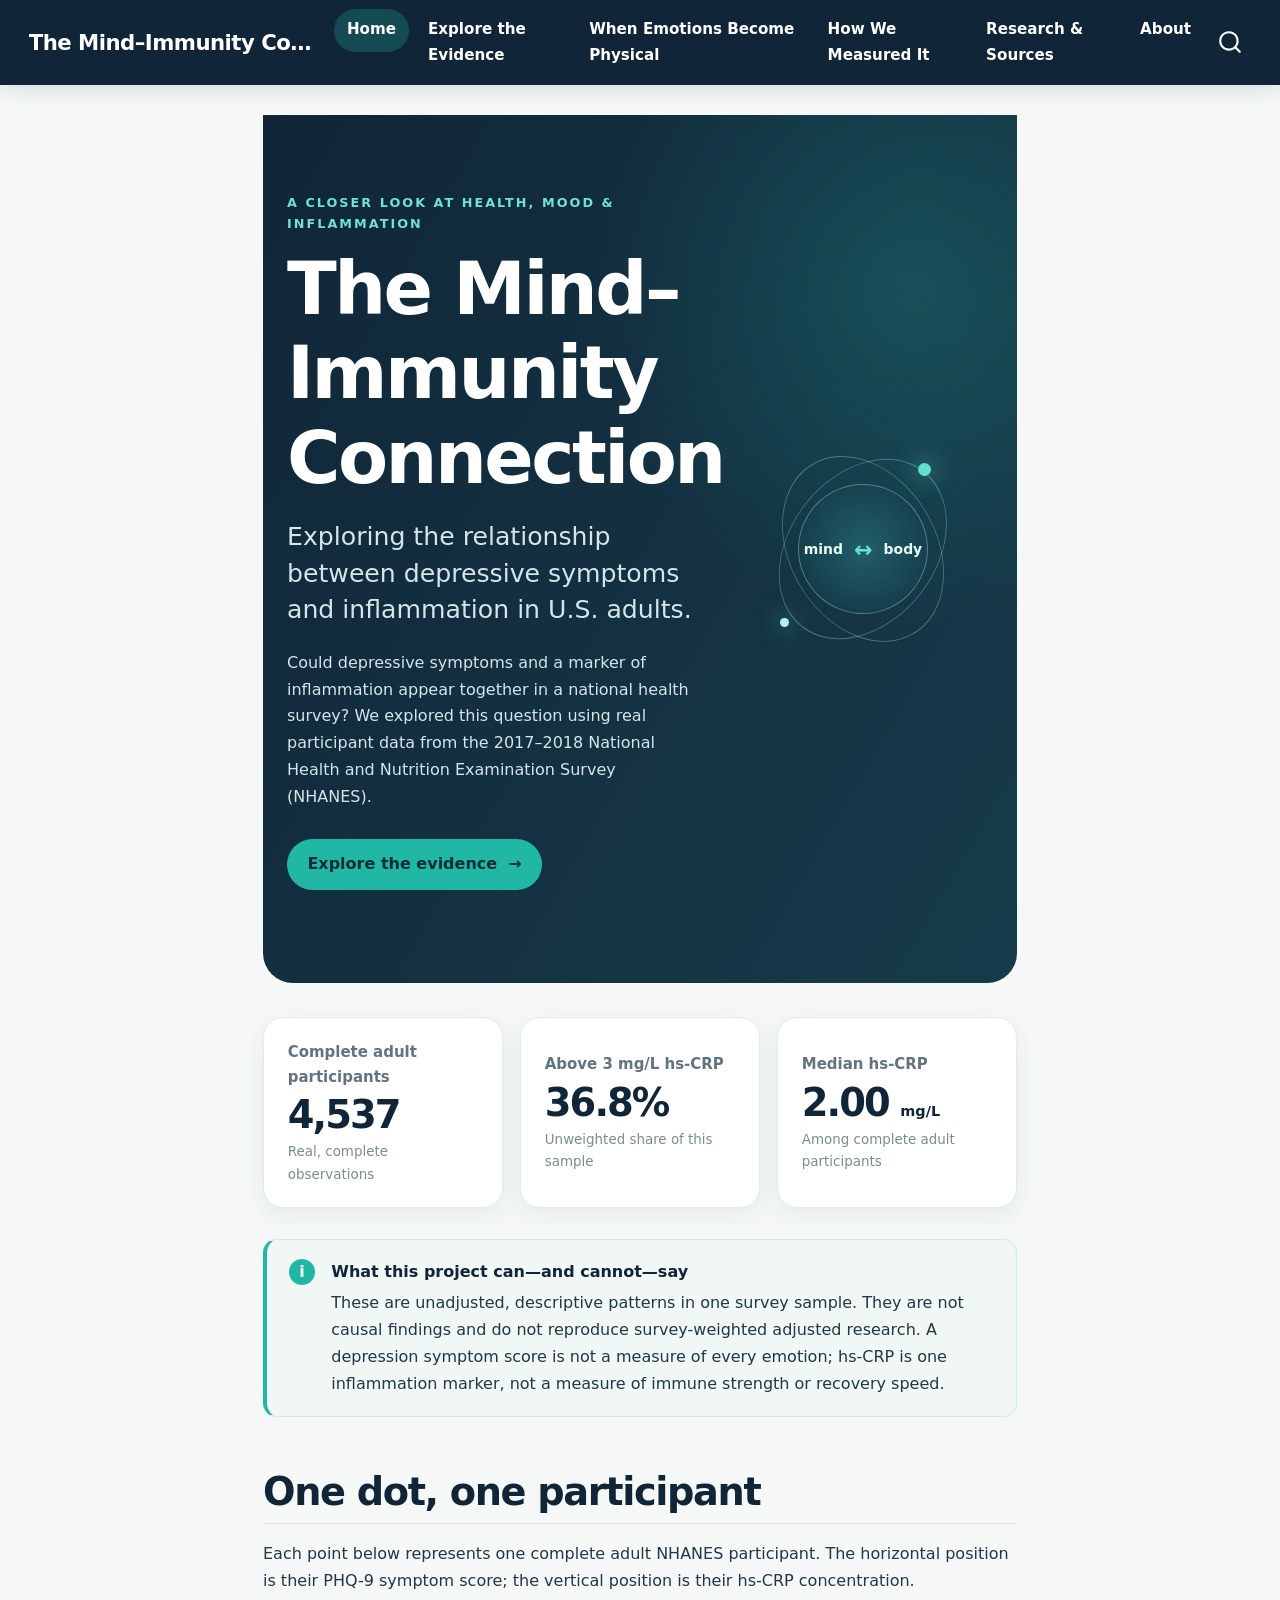
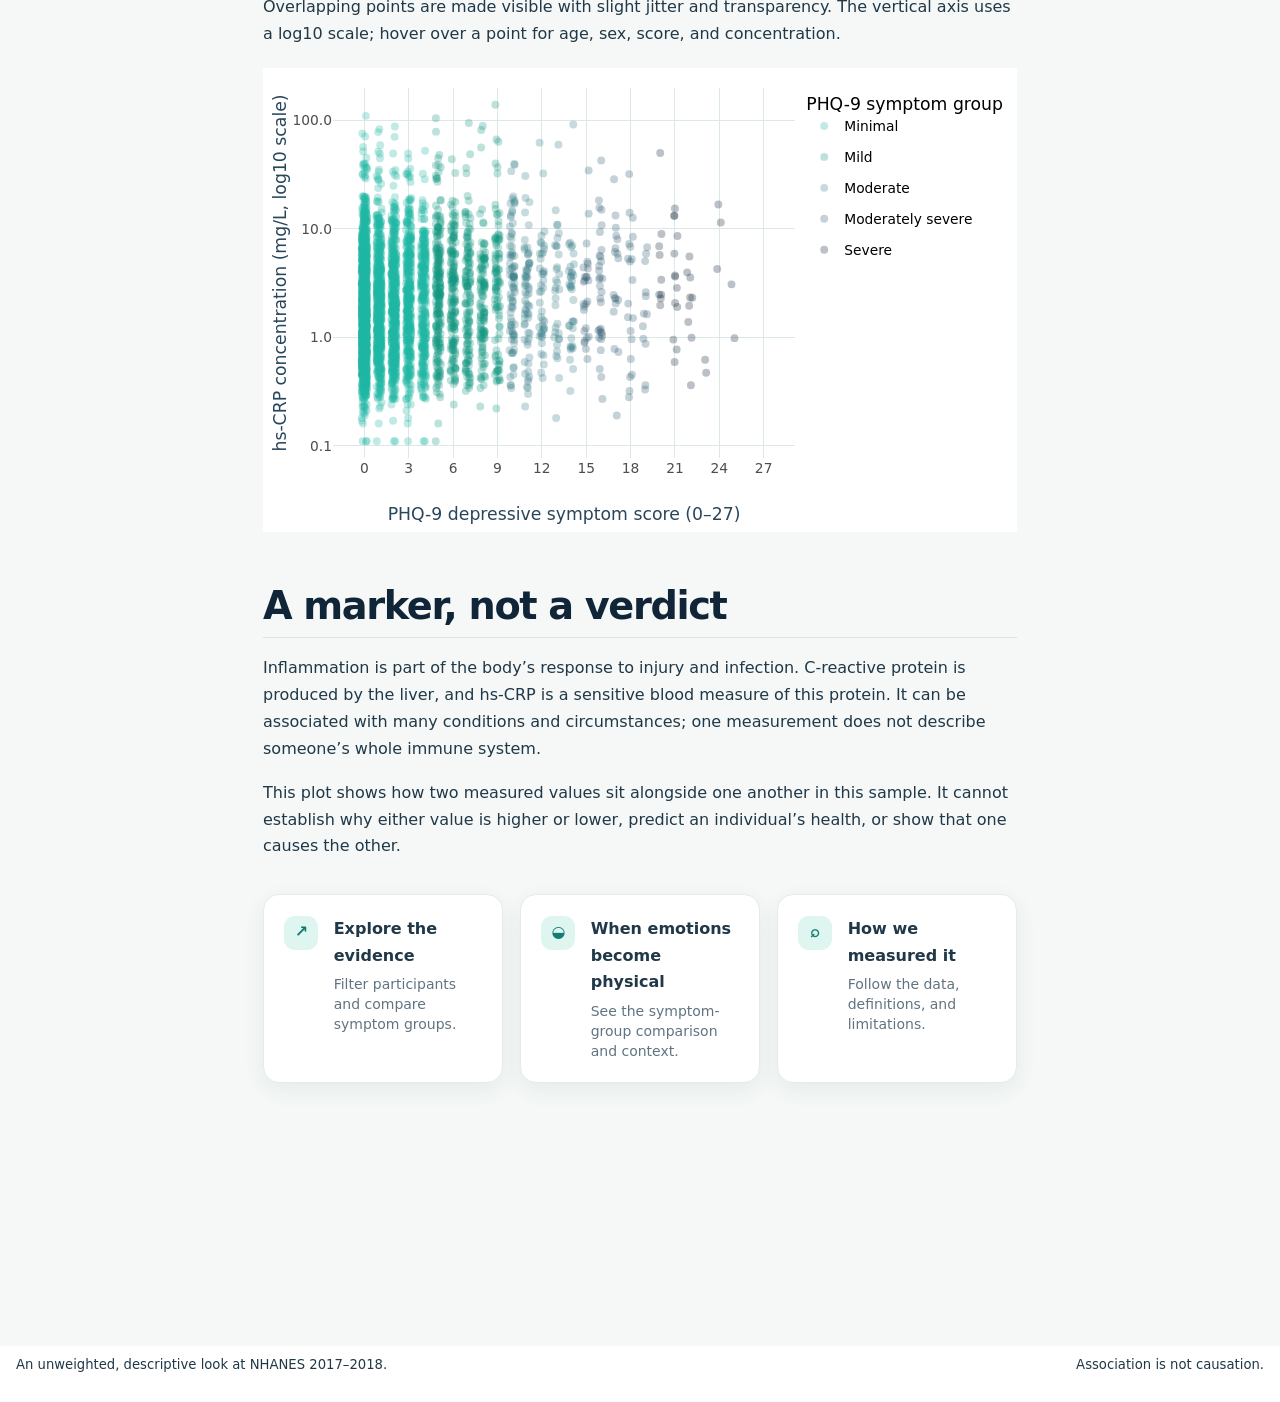
==== commit 2d0e8c35: "Built site for gh-pages" ====
--- a/index.html
+++ b/index.html
@@ -26,18 +26,52 @@
   margin: 0 0.8em 0.2em -1em; /* quarto-specific, see https://github.com/quarto-dev/quarto-cli/issues/4556 */ 
   vertical-align: middle;
 }
-.display.math{display: block; text-align: center; margin: 0.5rem auto;}
 </style>
 
 
+<script src="site_libs/quarto-nav/quarto-nav.js"></script>
+<script src="site_libs/quarto-nav/headroom.min.js"></script>
 <script src="site_libs/clipboard/clipboard.min.js"></script>
-<script src="site_libs/quarto-html/tabby.min.js"></script>
+<script src="site_libs/quarto-search/autocomplete.umd.js"></script>
+<script src="site_libs/quarto-search/fuse.min.js"></script>
+<script src="site_libs/quarto-search/quarto-search.js"></script>
+<meta name="quarto:offset" content="./">
+<script src="site_libs/quarto-html/quarto.js" type="module"></script>
+<script src="site_libs/quarto-html/tabsets/tabsets.js" type="module"></script>
 <script src="site_libs/quarto-html/popper.min.js"></script>
 <script src="site_libs/quarto-html/tippy.umd.min.js"></script>
 <link href="site_libs/quarto-html/tippy.css" rel="stylesheet">
-<link href="site_libs/quarto-html/light-border.css" rel="stylesheet">
-<link href="site_libs/quarto-html/quarto-html-640605f58ae58ee79329c070719e555b.min.css" rel="stylesheet" append-hash="true" data-mode="light">
 <link href="site_libs/quarto-html/quarto-syntax-highlighting-64a204ab8560d761af7679ceaba22944.css" rel="stylesheet" id="quarto-text-highlighting-styles">
+<script src="site_libs/bootstrap/bootstrap.min.js"></script>
+<link href="site_libs/bootstrap/bootstrap-icons.css" rel="stylesheet">
+<link href="site_libs/bootstrap/bootstrap-fc36099d2caf07651d22990d31c4621e.min.css" rel="stylesheet" append-hash="true" id="quarto-bootstrap" data-mode="light">
+<script id="quarto-search-options" type="application/json">{
+  "location": "navbar",
+  "copy-button": false,
+  "collapse-after": 3,
+  "panel-placement": "end",
+  "type": "overlay",
+  "limit": 50,
+  "keyboard-shortcut": [
+    "f",
+    "/",
+    "s"
+  ],
+  "show-item-context": false,
+  "language": {
+    "search-no-results-text": "No results",
+    "search-matching-documents-text": "matching documents",
+    "search-copy-link-title": "Copy link to search",
+    "search-hide-matches-text": "Hide additional matches",
+    "search-more-match-text": "more match in this document",
+    "search-more-matches-text": "more matches in this document",
+    "search-clear-button-title": "Clear",
+    "search-text-placeholder": "",
+    "search-detached-cancel-button-title": "Cancel",
+    "search-submit-button-title": "Submit",
+    "search-label": "Search"
+  }
+}</script>
 <style>html{ scroll-behavior: smooth; }</style>
 <script src="site_libs/htmlwidgets-1.6.4/htmlwidgets.js"></script>
 <script src="site_libs/plotly-binding-4.12.1/plotly.js"></script>
@@ -53,12 +87,78 @@
 <link rel="stylesheet" href="styles.css">
 </head>
 
-<body class="home-page">
-
-
-<header id="title-block-header">
+<body class="nav-fixed home-page fullcontent quarto-light">
+
+<div id="quarto-search-results"></div>
+  <header id="quarto-header" class="headroom fixed-top">
+    <nav class="navbar navbar-expand-lg " data-bs-theme="dark">
+      <div class="navbar-container container-fluid">
+      <div class="navbar-brand-container mx-auto">
+    <a class="navbar-brand" href="./index.html">
+    <span class="navbar-title">The Mind–Immunity Connection</span>
+    </a>
+  </div>
+            <div id="quarto-search" class="" title="Search"></div>
+          <button class="navbar-toggler" type="button" data-bs-toggle="collapse" data-bs-target="#navbarCollapse" aria-controls="navbarCollapse" role="menu" aria-expanded="false" aria-label="Toggle navigation" onclick="if (window.quartoToggleHeadroom) { window.quartoToggleHeadroom(); }">
+  <span class="navbar-toggler-icon"></span>
+</button>
+          <div class="collapse navbar-collapse" id="navbarCollapse">
+            <ul class="navbar-nav navbar-nav-scroll me-auto">
+  <li class="nav-item">
+    <a class="nav-link active" href="./index.html" aria-current="page"> 
+<span class="menu-text">Home</span></a>
+  </li>  
+  <li class="nav-item">
+    <a class="nav-link" href="./explore.html"> 
+<span class="menu-text">Explore the Evidence</span></a>
+  </li>  
+  <li class="nav-item">
+    <a class="nav-link" href="./story.html"> 
+<span class="menu-text">When Emotions Become Physical</span></a>
+  </li>  
+  <li class="nav-item">
+    <a class="nav-link" href="./methods.html"> 
+<span class="menu-text">How We Measured It</span></a>
+  </li>  
+  <li class="nav-item">
+    <a class="nav-link" href="./sources.html"> 
+<span class="menu-text">Research &amp; Sources</span></a>
+  </li>  
+  <li class="nav-item">
+    <a class="nav-link" href="./about.html"> 
+<span class="menu-text">About</span></a>
+  </li>  
+</ul>
+          </div> <!-- /navcollapse -->
+            <div class="quarto-navbar-tools">
+</div>
+      </div> <!-- /container-fluid -->
+    </nav>
+</header>
+<!-- content -->
+<div id="quarto-content" class="quarto-container page-columns page-rows-contents page-layout-article page-navbar">
+<!-- sidebar -->
+<!-- margin-sidebar -->
+    
+<!-- main -->
+<main class="content" id="quarto-document-content">
+
+<header id="title-block-header" class="quarto-title-block default">
+<div class="quarto-title">
 <h1 class="title">The Mind–Immunity Connection</h1>
-<p class="subtitle">Exploring the relationship between depressive symptoms and inflammation in U.S. adults.</p>
+<p class="subtitle lead">Exploring the relationship between depressive symptoms and inflammation in U.S. adults.</p>
+</div>
+
+
+
+<div class="quarto-title-meta">
+
+    
+  
+    
+  </div>
+  
+
 
 </header>
 
@@ -112,15 +212,18 @@
 </p>
 </div>
 </div>
-<h2 id="one-dot-one-participant">One dot, one participant</h2>
+<section id="one-dot-one-participant" class="level2">
+<h2 data-anchor-id="one-dot-one-participant">One dot, one participant</h2>
 <p>Each point below represents one complete adult NHANES participant. The horizontal position is their PHQ-9 symptom score; the vertical position is their hs-CRP concentration. Overlapping points are made visible with slight jitter and transparency. The vertical axis uses a log10 scale; hover over a point for age, sex, score, and concentration.</p>
 <div class="cell">
 <div class="cell-output-display">
 <div id="htmlwidget-6dffdfa8170818773a59" style="width:100%;height:464px;" class="plotly html-widget"></div>
-<script type="application/json" data-for="htmlwidget-6dffdfa8170818773a59">{"x":{"data":[{"x":[0.067347768209874634,0.03441453555598855,0.084534537624567738,0.027987825712189076,0.13977734643034637,0.022195234671235083,0.035929540917277333,0.12658658422529698,-0.061586589021608233,-0.066733934199437503,-0.12717828741297124,0.10623327109962702,-0.013680208940058947,0.14178879397921262,-0.0097221100609749551,0.087586878659203643,-0.085619587395340202,0.91433007265441124,0.90754701256752013,1.0143755778297783,1.0628893035743385,0.83963411716744307,0.88554762290790678,0.8870920058339834,0.86886080895550544,1.1295265448093414,0.96509208844043315,0.85728056188672785,1.8458301744703203,1.9925985480751842,1.8880987195111811,2.049932816568762,1.940381243629381,1.9215118840150536,2.1660200597345831,3.1517029331065713,3.0550426448509098,3.120486283041537,2.9611693709157407,3.0639015685021875,3.9672129670996217,4.0653154297731815,3.8735794120747595,-0.036364730838686229,0.086922199102118611,-0.0098086999822407962,0.10875160527415573,-0.095709138298407187,0.040653468975797295,0.038372287089005114,0.16269763349555433,0.15141108412295579,0.1421977426763624,-0.0013981397543102502,-0.028641774421557784,-0.11082501453347504,-0.16673093455843627,0.079122095396742226,0.01578605574555695,-0.019217194598168133,0.90883353856392202,0.97122205544263129,0.98693324746564026,0.90567048138938844,0.93373282046057282,0.94748292902484532,1.8495291410293431,1.8918397589493543,1.8231040147971362,2.0351202244125308,2.0399435338471084,1.8362603245303035,2.0664185912441462,2.0151871843542906,1.8649543692544102,1.9561608566250652,2.1193277723435311,2.8583698497153818,2.848336535766721,2.9725437209755183,3.1100213386304678,3.0687049438431857,3.8256443195324392,4.1796370062604549,3.8920531560014933,4.0060195633396507,3.9820955500751736,4.1212861731741581,4.091948933387175,-0.092775022918358444,0.049298944026231764,-0.039143488900735976,-0.080288975676521657,0.12782713866792619,-0.016262460155412554,0.15125635880045593,-0.11314668486826121,0.035618881937116383,-0.16085604395717382,0.018677282184362411,0.1409859042149037,0.036631883382797242,-0.10914120233617723,-0.016122724693268538,0.088546310439705844,-0.16066008738242088,0.11082795515656471,0.025871018143370745,-0.13564138214103877,-0.088642706768587223,0.10180386677384376,1.0456277649011463,1.1572594501078128,1.1652422699145972,0.89982113187201318,1.0419511900935321,0.92876890342682605,1.068831394072622,1.1125218014139682,0.97299320623278618,1.8380347829032688,2.1160615486931054,2.0301505602430554,2.1121924373786896,1.8684968663007022,1.8916191278956831,1.9507488148845733,3.1029355897475033,3.0384981259424237,2.8976048698369414,3.1472942120488732,2.8245326024852693,2.9951964253373444,3.1660667533893139,3.9662093442492186,4.0802120364271106,3.9229260940570385,3.9613772406894712,3.9451067316439001,3.8326940150838347,3.828414782276377,0.014747201157733798,-0.13786473669111729,-0.094203676404431461,0.12725603694096208,0.17288592472672462,0.028078873548656701,-0.061689805369824172,-0.02788824769668281,-0.17064382421784102,-0.046851417319849133,0.10872869443148374,-0.023879983043298126,0.16224350189790129,-0.057833576537668706,0.014942190377041698,0.060535841686651111,0.070262692803516977,0.87841181956231595,0.89787805223837491,1.072520873490721,1.110516054816544,1.0685198777075857,0.86170233314856892,0.85210599237121643,1.0927731245011092,1.1457858172431588,0.85910809664987031,1.9516923470329492,2.0206805639993402,2.1346787440311163,2.0888904394488783,1.9779147191345692,1.9921879022102802,2.0784124096296726,3.0878349622897803,2.9567353947646917,3.1270981434267013,2.9205822399258614,3.051236864514649,4.1167504583206025,3.991942074568942,4.1584418909717353,3.9778968434687703,3.9697371709533034,0.0465414706338197,0.15967936623841525,0.024440091485157609,-0.093540854109451177,0.0035442096367478367,0.095493312506005165,0.12146170447580516,-0.1395678884536028,0.16183788291178644,0.025015223231166599,-0.047474331445991988,0.071208268543705336,0.017891791407018898,-0.095365589233115305,-0.13771636049263178,0.17584123651497066,-0.062803630214184517,0.12365544718690216,-0.093585985125973811,0.11579562342725694,0.17063734064809977,0.11627859941683709,0.087388481525704262,0.13468514964915812,0.87086762173101306,1.0178602065518498,1.0940917447209357,0.93391962936148043,1.0327917204797268,0.85367541908286515,0.85601032033562663,0.92804043482057752,1.9929264125879853,1.8953195686638356,1.8509383532777428,1.9541742190904916,1.8980817324854433,2.0712434959225359,2.0403847318328916,1.8437047031149267,2.9843715390376748,2.9729571400769057,2.8661619631201027,3.1086820317059756,2.8417133987881242,2.8849375255499035,3.9095017442200333,4.1152496141847221,3.9458097779378294,4.0378032356593758,3.8871114826109259,4.1604417900182309,-0.01914832167327404,0.045584038104861974,-0.1631274330150336,-0.097671969300135969,-0.10886331140063703,0.0028886921703815461,0.09578309912234545,-0.16331395751796662,0.075258215311914678,-0.1746099488530308,-0.16041649435646832,0.0072442561201751226,0.10838520521298051,-0.12379396366886794,0.087278908761218188,-0.056115007437765596,-0.040479691755026574,-0.10665348566137253,0.16748263964429497,0.94461852325126527,1.0211953286919744,1.1165783910080791,0.91882646012119951,1.1082133064605295,1.1468597019836306,1.1248524288088084,0.94429748353548348,1.0092795764189213,1.1386606924422085,1.018191181924194,0.99650531022809441,1.0591915193665773,1.9217334042210132,1.965105648599565,2.0643748426903041,1.9363991248141974,2.0856326036527753,1.8937674910668283,1.9489614303596319,2.1452102612052113,3.134886701144278,3.0492615852132441,3.0643788562808187,4.1713499768450859,4.0717652178462593,3.9461041823960841,3.9662846875842659,3.9836011268012226,4.0135999427456408,-0.061524343919008968,0.097222708426415921,-0.090958370966836802,0.1795028542354703,0.089513094322755934,-0.11788569163531065,-0.13289374046958982,0.17441234313882886,0.062420088741928337,0.16690865043550729,0.14047585048712791,0.14528219897300004,0.09404441529884934,0.1620471820514649,-0.15065701835788786,-0.14889595300890504,0.13743903642520308,-0.066919218096882102,1.1447553350869566,0.92201833385974163,1.1674884466268123,1.097408445533365,0.91140821144916118,0.94567377745173875,0.89541217301972209,0.92277576185762888,1.0761386820208281,1.1662791955750436,0.93406779835931952,1.1028154914081096,0.97001433936879033,0.86643149746581916,1.1681426988448949,1.0292713897116483,1.1343846599292009,1.9319334805756807,2.0463986212946477,2.0965007174387575,1.9201185938622802,2.1663515811040996,2.0563413374312223,2.0496482867468147,2.0990033253189178,3.0158603769913315,2.8966341564338656,2.9864049422275274,2.8534965863171964,2.8523720593750479,3.0064421945717186,2.9266497194208205,2.8397348443418742,2.9070374096184968,3.1399745158664882,4.0196618449222292,3.886864059306681,3.8334875481296331,3.9120064036548139,3.9070723710395394,0.11805814359337091,0.06780256851576269,-0.048324919436126948,-0.17660177260637283,0.12177189147099853,-0.17164729359559713,-0.0036081677488982674,0.15459340173751115,0.17634139808826149,-0.078243049755692476,0.049258432528004048,-0.14255858126096427,-0.17322128224186598,-0.14862042157910763,0.088052043607458469,-0.1114946748688817,-0.085760430525988335,-0.12068252091296017,1.1581053146440536,1.133118137847632,0.96217233176343142,0.90360716880299152,0.98648859219625595,1.0176978211756795,1.1686321397125721,0.82570592920295893,1.8987817533314229,2.0462763058580458,2.1380472146626563,2.1781585894990712,1.9892466754559428,2.1098099659755825,1.924459664830938,2.9154791164118796,3.0737059359624981,2.8367690591979771,2.9036329343542455,2.9621468186751008,4.0759285000152889,3.856688445638865,4.1013370893988759,-0.12549083277583123,-0.11917184170335531,-0.016186985811218618,-0.10926499214954674,-0.076655553504824642,-0.035486800409853456,0.081400784421712155,-0.17627850866876543,-0.0022301663551479579,-0.17870991010218859,0.14292008008807897,0.14372504152357576,0.14829673318192363,-0.14114596252329648,0.084464612687006585,0.14310415212996302,-0.16819424126297236,1.1016836724616588,1.1610320763289927,1.0484858470316976,1.1640223884303122,1.0178987796511501,1.001917171003297,1.0833522844314576,0.88095304043963552,1.17726479254663,0.99846193183213472,0.97301424120552837,0.92515635194256907,1.0112336055841298,1.8863717450387776,1.9434474433027207,2.1342143411654977,2.1658475013263523,2.9532640346791594,2.94412788502872,2.8799461907241493,3.0430011112242936,2.961291616782546,2.8234302103891968,3.1366424585692583,2.9547684609889986,2.9414184521790592,2.8775361920613793,3.1261648106295614,3.0449293960444628,2.9151703731156884,4.0547411823272705,4.1084458248969167,3.9181220685318112,3.951758499946445,3.912666237130761,3.8282691726926714,3.9277613316103817,4.1325063014961776,4.139128883508965,4.0981534440070391,4.1165356707945469,0.024157975651323795,-0.16280656009912489,-0.10972193595953285,0.12800670627504587,-0.13789943274110555,0.044853577287867666,0.029993850672617554,-0.085588105805218223,-0.12510998675599694,0.10131799986585974,0.10824982297606765,0.0044105352368205781,0.10085799515247344,-0.0038514889497309923,0.15827746829017997,0.048282296452671285,0.88507117650471634,1.1049716578796507,0.97113010621629658,1.0116382580529899,1.1383801548369228,0.88228058872744441,0.99861281069926922,0.94436335406266148,1.1622547774855048,1.0890637634601443,0.86712952895089979,1.1496771482285113,1.0008996926154941,1.9737458610720933,1.9260248839948326,1.8510327814519405,2.0344495370425282,2.1446653224155305,1.9327425983455031,1.9176128574367612,3.1741109877359124,2.9605988083966075,3.0053942253347485,3.05037456901744,3.1331441439595071,2.8970344095770271,3.9851892831269651,4.0724819893389936,3.9881890505179762,4.1178203994594513,4.1472542126011103,4.0076978963706642,3.857133257230744,3.9345465870015324,3.8810445131547748,3.9971551647968591,0.086995322154834867,0.11856152599677443,0.16182152068242431,0.099902114197611802,0.12299332679249346,-0.090992083735764021,-0.14630965911783278,0.046126524098217485,0.16265055318363011,-0.15218492606654763,0.09058832695707679,0.12961860693991184,-0.095387180261313917,-0.13823415096849204,-0.12316001216880977,0.055510816136375069,-0.14408061208203435,0.093693094281479719,-0.085519113270565869,0.15938737526535987,0.046208560969680547,-0.081676341248676176,0.14391685240902005,0.96910505492240195,0.90117526780813928,0.86386248890310524,0.9310323243122548,0.97920123926363889,1.1071800512354821,0.91785499595105646,1.0745683287736028,0.9269627604540438,1.9359152957983314,2.0234913204796614,2.0961539704259486,1.9405123506765813,2.0616501964349299,2.0305282508954408,2.9866076245252042,2.8201705827098338,3.1198496375139801,3.1115900336857885,2.8300191754382102,4.1385937834810465,4.1117008624784646,4.0752314217202361,4.1069549060240389,-0.10517569988965987,-0.17919075490906833,-0.12560818218626082,-0.14754495006054638,0.013933518687263131,-0.021664054440334438,-0.11371889711357652,0.09971057220362127,0.17823887958191334,0.046102973129600287,0.15642326801083981,0.08149007733911276,-0.11144596637226641,-0.0046865240670740599,0.054673216659575696,-0.053334011491388084,0.07989513401873409,-0.11169243765994906,0.07034972109831869,0.88334366366267203,1.1534937309939415,1.0606454805005341,0.98978095221333207,0.91966940079815684,1.8391257611103355,2.0863819050602617,1.9804469701182097,2.1774787910841407,1.9238491382356733,1.8800199355464429,2.1281891088932752,3.1599424826446922,3.1796196460817008,3.167992770653218,3.0786932229995729,3.0062168780341745,2.8297516141086816,3.1502468977868556,3.0047259497735648,2.9550323191098871,4.0480985378101471,4.0396795368380847,4.1211790624260907,4.1586359807290139,4.0959469830989841,3.8822459837887435,0.045595689201727505,0.10804609864018858,-0.064042184147983794,0.072516428902745247,0.12452287475578487,0.062432044856250285,0.12730776468291879,0.11286516834050417,-0.053212682604789729,-0.079594687465578309,-0.1601033015269786,-0.01940514737740159,0.021933706384152173,-0.012674216777086257,0.037452460052445527,-0.052463421849533912,0.031089717037975789,-0.10575007927604019,0.068837145650759338,0.13091500782407819,0.1760241419635713,-0.11768375683575868,0.11165338519960641,-0.084621965903788801,0.13489089821465314,1.1680009487085043,0.86047900737263261,0.89627864136360591,0.8453316967375577,0.85341808082535864,0.93941602112725375,1.1647472986672074,1.0575661888811738,1.1238350297138096,1.1774473255872726,1.0968392336741091,0.85319223077967765,1.0564686281979083,2.075789909604937,2.0350491391681134,1.8831817913427948,1.8770952871069313,1.9299950150959193,2.0193956830352544,2.1207610259857028,1.9645963043998926,2.12575578850694,1.8882179791573435,2.1050345665775239,2.0063221902772783,1.8229296873044223,3.0570807431638243,2.9705072404537352,3.0046193919796496,3.0917751595191656,2.9979422789812089,2.9452033529430626,2.9946222010161727,3.171148111866787,3.8315568800829349,-0.10277742315083742,-0.059092337563633919,-0.040641514034941789,-0.16793807907029987,0.16777631789445877,-0.16626122837886215,-0.02838813006877899,-0.0038407932221889494,-0.064723319308832281,0.11013083788566291,-0.09582033857703208,0.053775189025327561,-0.13303753511980176,-0.11927665983326732,0.080248266952112318,-0.078542605647817246,0.0056271720863878723,0.1354097456485033,0.13543879078701138,0.094283452257514,0.063637267062440508,0.17084925267845391,0.10134643689729272,0.019789349762722848,0.093591667553409932,-0.09214742590673268,0.16953850013203919,0.04244029509834945,-0.094047515261918305,1.1727762295026332,1.0162327375914901,0.96489440804347393,1.1180971743445844,0.8854653206653893,0.83618833504617218,1.1786736582033337,1.0986985464952885,1.13068081359379,0.9309304246772081,1.0250131347961724,1.1141754140332341,1.122323685651645,1.1669618977326899,1.1410376512352376,0.90930609584786004,0.99047424742020662,1.0665956292767078,0.82974943883717067,2.0067055532149971,1.9819004374742508,2.1159433645289392,2.1166548586916178,1.9741379194799811,1.8899051875341684,2.1158611563313752,1.9939764516521246,2.021951447604224,2.1144488601293414,1.9591114607173949,2.8279734438937156,2.9469956155680119,2.8815734471194445,3.129816533429548,3.9520283538941294,4.1701859418023375,3.8803227185551079,3.9956581695470961,3.8383334866072985,0.13288689010776578,0.10525703611783684,0.047561635337769984,-0.1784056734200567,-0.089249123968183991,-0.021268618460744619,0.15671003026887773,-0.072432766193523998,-0.059906248105689883,0.078457699567079542,0.022181286681443452,-0.11089707325212657,-0.058891675807535647,0.021756599703803659,-0.078965709870681161,0.079629963040351859,0.047262691492214799,0.02992133614607155,1.0421345588099211,0.94530851556919515,0.8857049730233848,1.0243463743478061,0.93940750930458305,1.0077835627738387,0.99397654041647909,1.121005579829216,2.0183989599160852,2.1091948818881066,1.9152959013357758,2.019010896515101,2.0944983967766166,1.9196743103303016,2.1620595294330269,2.0322634776029735,1.921512876432389,2.0752547860238701,2.1437697258684785,2.1165927431732414,1.9181972346734255,1.8588774117548019,1.8542221639212222,1.9987237751111389,2.8370809597056361,2.9614489523135124,2.9979619092307983,3.0100069266278298,2.8414030540455131,4.1258106254320595,3.8951872382778676,4.0931067042145877,3.9920382861606778,3.941695257658139,4.0799475668463856,4.1199533385876563,3.8642869924847036,3.9983160730544478,-0.035830221734941006,0.047154842466115947,-0.051823746263980862,-0.087095834249630563,0.018995977565646169,-0.039093969538807866,0.16863981485366822,0.14579399915412067,0.0015012229979038238,-0.085156234363093969,-0.044302652142941948,-0.10168370171450078,0.090463333334773771,-0.047108189128339292,0.064284586608409883,-0.096552556660026309,0.15992698634974659,0.050346100302413106,0.091439023492857804,-0.079262935426086187,-0.12468655714765191,0.025100310025736688,-0.14876446316018699,0.043988352315500377,0.073038831856101744,1.0626154802925885,0.85450198051519699,0.88485068123787647,0.98095025671645997,0.92759972793050105,0.89983720635063946,0.83579611352644867,2.0862495325133206,2.0081610819324851,2.133398181758821,1.9567770797293633,1.9632535885553808,1.9983400830999016,1.8450479936227202,1.9296519356686621,1.9269708675146102,2.8997125513572244,2.9641294169705361,3.0579575806763022,2.9978272719774397,3.0857651772815733,3.1449202760215851,4.0506481165345756,4.065985551113263,4.0186297210026529,4.054080793634057,0.096941404631361361,0.13435721774585543,-0.021283280588686466,0.061425026999786497,0.086364855095744125,0.14778394896537064,0.16898893469944595,-0.078954456243664026,-0.05635750570334494,-0.053098014649003746,-0.048565025171265007,0.16814796972088514,0.054054877292364835,-0.111237010974437,0.087057379670441151,0.1621212568692863,0.16004627089016138,0.16456821729429066,-0.12686557159759104,-0.12289152547717094,0.16661091685295104,0.1691429830994457,-0.095008520996198054,0.054553265171125527,0.077069015605375171,0.053464609840884803,1.103703180886805,1.0111042775958776,0.84510528485290703,0.99297987555153666,0.84915668219327922,1.141142028560862,0.9890118061471731,0.83197439324110745,1.969807648761198,1.8478561936225741,2.0448712686356156,1.8816392282117158,2.059343012375757,1.9235081503447145,1.8342344591021538,2.0165764758363367,1.8902670858427881,2.1475730099901558,1.9760970678925514,2.0388254554383458,2.0841299236286432,3.1056644013896584,3.0752668987959622,3.0366659862454979,2.8786657012067733,3.0893856510054318,3.078999003712088,2.8691568643134087,4.0957836356479671,3.8722945467010139,4.1601331912260502,3.9717492411937565,0.061622916189953685,0.060937122786417601,0.080319052878767255,-0.15146335953846574,0.065050771599635474,-0.020259744599461556,-0.15369377341121435,0.11806962948292493,-0.10269296566955745,-0.081058355597779158,0.043237352147698402,0.083907250072807069,0.17478510020300744,0.1135468334890902,0.09418449743650853,-0.00017711665481328964,0.14795573900453746,1.0790636586118489,1.0036775748524815,0.98572446554899218,1.1365478226076811,2.1122953208815307,1.8526909072231501,2.0386559743620456,1.8386375605966896,1.8899442143458873,3.0676725077815354,2.9082106944266708,3.0076078419573604,3.0957373039238156,3.1069870670512318,2.9930675759073346,3.1780877958610656,2.9859646064043046,2.9021804563980549,3.1631273100525141,4.0460277669224887,3.8558280768059192,4.1232163859158755,3.984005832411349,3.9999773226771502,3.943041758686304,0.072158743171021333,0.16682977982796729,0.11496054430492222,0.092391714546829457,-0.14299577646888792,0.02292056953534484,0.15096108111552894,0.010528804706409572,0.021971394019201396,-0.13501647504977882,0.12813041386194526,0.0053354458976536991,-0.067124545723199841,0.0095494415145367384,-0.084919887324795121,-0.0088480970822274688,0.048385487487539645,-0.11391249326057731,0.020898304386064409,-0.13818043646402656,0.12184922324493527,-0.031848068973049523,-0.14816609434783459,-0.061302729416638613,-0.053917832085862753,-0.0027336188312619926,0.078675011051818719,0.12293580824509262,0.98206411617808043,1.0190128083433956,0.87388902775943278,1.0555138568393887,1.0930436640884726,1.0283171249553562,1.0803222551848739,2.1085269513260574,2.0979829047992826,1.8605552137084305,2.158266006540507,1.9424489857163281,2.1522005510237068,1.8618339395057411,2.1027567615918814,2.1704731467925011,1.9826644752733409,2.0135565041191876,2.1675489379838111,1.9300290252547712,3.0880099229514597,2.8965688276290895,3.162027302607894,2.9880811006575825,2.8513677076343447,2.8852005969453605,2.9461649099551139,0.081302064126357432,-0.048422878067940475,-0.053365794159471985,-0.053420214001089331,0.14043643718585372,0.00050877775065600868,-0.14174998912028969,-0.0893617117870599,0.014480143664404749,0.039020036207512022,0.029484623400494455,-0.040579001046717168,-0.15000241954810917,0.066181807173416013,-0.026538718035444615,-0.14705855383537708,0.018776758359745144,0.09220591709017753,0.095368964793160552,0.043915758999064566,1.1773827142734081,0.94469002516008915,0.84300482107326391,1.1685943984333425,1.0634863037895412,0.82888563132844872,1.0990308497287333,1.1555457690823823,1.0734167720377445,1.1360172485560178,0.91338035625405611,1.8802674621157349,1.8616708850860595,2.0050230536237361,2.0087001780327411,1.908111393013969,1.9373145406227559,1.9139617053605615,2.158038364108652,1.9906866497918962,1.8272216111514719,1.8530238103494048,1.9577610635291784,2.8886961618717759,2.9835638131666928,2.8927074464410545,3.1655841353069989,2.8620196430850773,3.9113963108230383,3.8408684925548733,3.9958327377680689,3.9933296344336124,4.0714901592396195,-0.015915844906121492,-0.17469238294288517,0.15636649386025964,-0.17964949973858893,0.088539454462006686,-0.095043169436976313,0.15337422827258707,0.13398667995817959,-0.003661013888195157,0.17327825319953263,0.13474827962927519,-0.17312901785597204,0.071860296120867126,-0.010665497370064258,-0.13046509861014782,-0.010206815237179399,-0.091155667556449771,0.020445095216855405,0.077585802851244806,-0.089550706353038551,0.080109627339988942,0.1740803808812052,-0.06557275244034827,0.069074138766154647,-0.052345357043668626,0.96780135348439211,1.0497147280815988,0.8459196347743273,1.0850632730219514,1.1350185327231883,0.89130438910797238,0.82946960380300883,1.0253046262077987,1.0722276089712977,0.93985406642779712,2.0677116453181954,2.1087731359526516,2.0297353476658464,1.96693863411434,2.0782047053147106,2.1654366362746806,1.9693351676687598,2.9310187351517381,2.972642269358039,4.1691728896461431,3.9642622446548192,3.8891029899474234,3.9975670200865716,3.926595085337758,3.8463720856327566,-0.011306049786508083,-0.054913149224594233,-0.053434487292543055,-0.02342212786898017,0.064439683835953471,0.1300193821080029,0.14545084001496433,-0.015750802801921964,-0.0027135377191007137,-0.017277889335528016,0.15538157782517373,0.092440666286274786,-0.086260178284719588,0.011886134818196297,-0.17669495036825536,-0.1039530804567039,-0.16627550611272454,0.053089051712304353,0.095852466160431499,0.059439772563055153,0.12253325200639664,-0.15575998454354703,-0.14415876134298741,-0.06525307436473668,-0.038013806836679577,0.053135403217747804,-0.043638428645208477,-0.074376155203208325,0.84206048275344081,1.0995113593433052,0.88998901394195851,1.1310877769533545,1.0572521329671145,2.1030974594689904,1.9301236607972532,2.1325919973198326,1.936357786944136,2.1018667919002474,2.0468857474997639,2.0510538909211755,2.1663574952911584,1.9447623764909805,3.1296192108560352,3.0435281024314462,2.9974720188416542,3.1260856754891573,2.9617549298331141,3.1522624239698054,3.034171013860032,3.0246774439327417,3.0697070216573774,3.831543935323134,3.9107370861247182,-0.057812562519684432,-0.16816278171725571,-0.10263626167550682,-0.012952023223042487,-0.00064636367373168465,0.16201450386084615,-0.036818157183006406,-0.10618457525968551,-0.033103316640481349,0.045558986272662874,0.013214686252176762,0.039520226530730722,0.065661041960120195,0.11781107115559279,-0.12191139123402535,-0.034921640530228615,-0.01630367330275476,0.0026716463081538676,-0.022947339490056038,0.013011794490739702,-0.056535535734146831,0.043973902417346833,-0.011888699596747756,0.11317914714105427,-0.019396897321566939,-0.16285873644053936,0.15830075011588632,1.0862141504883767,1.0241158943902702,0.88480350973084565,0.83720463912934062,0.93377649981528521,0.84810133151710032,0.85583808035589759,1.1186079067550601,0.95046257448382676,2.0850993252638728,2.170860431706533,2.0647513581160455,2.135083720376715,1.8267479851748794,3.1011808983329683,2.8399182750005276,2.8600343604851513,2.9654682514071466,2.9567990221269427,2.827144445506856,2.9263632383756342,2.9098318424262106,3.1580008177924901,3.0754573487117884,4.0810849134065208,3.9046856947708877,4.1167624558415268,4.0639944315236063,4.1643614920694381,0.032296321503818032,-0.0573923896998167,0.050080908536911009,0.13459156050346791,-0.022226292556151748,-0.1366258367523551,0.15556706347502766,-0.039037318937480449,-0.13933531519956885,0.092520521264523259,0.076420855605974794,0.054647531826049089,-0.091833983799442645,0.053572944179177281,-0.081772934719920157,-0.07856400204822421,-0.0053051464911550283,-0.10622551909647882,1.0102169485390187,0.87256936005316676,1.0183856290020048,0.97506404677405956,2.0761293648649009,1.904679205333814,1.9918252906017004,1.8967874023504556,2.019290309101343,3.1202894691657277,3.1488147386536003,3.0260872670542449,2.8486172187980263,2.8844745510444043,2.9723002550192179,3.1023765152972191,2.9311939368769528,2.888258892316371,3.8985686295293274,4.1438796434644614,4.0960391838662327,3.9467365987505763,-0.02193997143767774,0.061690811784937974,-0.14005331606604157,0.14136078089475632,-0.047546730386093257,-0.094107461292296649,0.0013359798956662416,0.15380282155238093,-0.089725849991664289,-0.010061207916587591,-0.094291266202926632,0.087162052709609264,0.060744776716455812,-0.054803047394379974,0.13307387058623135,-0.16336802314035595,0.14183674709871411,0.10379240901209413,0.83036709424108268,1.0469633162301033,0.9188789831381291,1.0661509371269495,0.90101367083378137,1.0093124094232917,0.82083811110816896,1.1715452958084642,0.97531067916192116,2.1329850355722009,1.8873468353040517,1.8428042730595917,1.8629636825062335,2.0764148192107679,2.0505758755095305,1.8589927737321705,2.0007707593310626,2.0810811311565338,1.9370996660087259,2.1415990209020674,2.1338443251512946,2.9761376994196325,2.9464933640509843,2.9517628225777299,2.9592916654329748,3.0991183091048153,3.1449170829355717,2.8340747723635284,2.9661471056845041,3.1401562131475655,3.8881791209056975,3.9385596096422524,0.058277841713279481,-0.1720708871539682,-0.1009377324488014,0.082270345017313951,0.08330961618572473,0.17631461053155362,-0.084299120558425783,0.15807549233548343,0.003906068382784724,0.047653909614309667,-0.068131747813895346,-0.080738599989563217,-0.068944028243422509,0.010049762008711695,0.13525572717189788,-0.048742814473807808,-0.14281732725910842,-0.028237434262409804,0.067813114961609244,-0.12781220714561642,-0.078759740358218547,0.0048382738139480354,0.071743086017668239,0.12937461133114994,-0.096055782632902265,0.10797935128211975,0.82985865905880929,1.027414577966556,1.1286198544781656,0.82626420351676644,0.82883189905434851,1.0822491490282118,0.98819708876311774,2.0028735465742646,1.8722106922138482,1.9259565824642777,1.975362693062052,1.8861547004338355,1.9993835388496519,2.0375210123695435,2.0149516652803867,1.9228922315873205,1.8967475191596896,2.9788998129498214,2.9449516202509405,3.1776718859933317,3.0072825682070108,3.1664306749217213,2.8898967726901175,3.1044290809426456,3.9834594326559456,4.1461753822024914,4.1602380248624833,4.0131672357115891,4.0679866538848728,0.12705752103589474,0.024869162533432243,0.058668589107692237,-0.17470664693042634,-0.15735900130122898,0.10867826932109892,-0.031152562955394387,0.087328101312741629,0.17424985374324023,0.045739955836907029,-0.10001021225005388,0.16272389777004717,0.06921651025302708,-0.17031615315936505,0.15285513642244039,-0.022322980994358657,0.16775719533674419,-0.034798352960497138,0.10088132048025727,0.0084534681960940355,-0.10413850449956953,-0.0039878061879426241,-0.028541701538488267,0.13160053082741796,-0.1233034643344581,-0.0053094656858593227,0.080080163609236477,0.87875386390835053,0.98239025686867532,1.1524559615273029,0.95146655155345794,1.0564317412860691,0.84550502066500488,1.0154334088787436,0.89271998459473256,1.8215431314241142,1.9574386652745306,1.9651242735236882,1.8495326678827406,2.1029123007971795,2.1333721955120564,1.8254994490649552,2.0030689368676393,1.9540504210628569,3.1130100179370492,3.1758318505436183,2.8345711935125291,2.9239513164851814,2.9854865179024639,3.0154418350383638,4.1524748289398845,3.8602433796692641,4.0822373245935886,3.949361106324941,-0.1035179613623768,0.027942531919106839,0.13915387432090937,-0.05121531380340457,-0.12512786996550856,0.16563442379236221,-0.15387586547993123,0.1593190280534327,0.003294074283912778,-0.10805097799748183,-0.048420375986024736,-0.16500633099116385,-0.071497945860028264,-0.14294328723102809,0.01840426423586905,0.060383797399699686,-0.042304988633841273,-0.10881052787415683,0.15281581113114953,0.86368248166516426,0.98885413751937445,1.164885339140892,1.0046590109728277,1.0385610635578633,1.1505918984301389,1.0509837150294334,1.0032283879071473,1.0469599374011158,1.0246017467975617,1.8581904549431056,2.0768440356012432,2.1168810291774571,1.9345188963785767,1.8809020920470356,2.0320457465201618,1.8577680370304734,2.13629954284057,3.0265873665176333,3.1593407661002129,2.9401245714817197,3.1106498092878612,2.9300495330058038,2.8976520423498004,2.9695702125784011,3.0714419954828918,2.8486634466703982,3.0950135059654711,3.9172793120890854,4.057892673732713,3.9145875270012764,-0.079831884009763598,-0.15981910228729249,0.10950652096420527,-0.056698119845241306,0.13431828531436621,-0.01349717952311039,-0.13354920915327967,-0.14772477457299829,0.11860316787846387,0.010796693181619047,-0.15843648858368395,0.040685344263911245,-0.08058149127289653,0.093450925759971132,0.040733491843566297,-0.11730229214765131,-0.11983696097508073,0.16316784367896617,-0.027253715330734847,0.11001787648536264,-0.13561804390512405,-0.051553996587172149,-0.035707515450194474,-0.1036302338540554,0.85418250687420372,1.1093099287897348,0.93322627858258789,1.0723325523268432,1.061723231812939,1.0447264478728175,0.90889006938785311,1.0996576714143158,0.95490083328448239,1.0168786679208279,0.96854723121970887,1.8870360430516302,2.0273907122574748,1.9208488509152084,1.8946622263733297,3.078805478392169,3.1098433189094066,3.0292792560439556,3.9495205054804683,4.0154687929153443,3.820712961666286,4.0531561536248777,3.9195581271778792,-0.05014727711677551,-0.092693464485928412,-0.052405112553387881,0.05026902543380856,-0.1093855263479054,-0.063821661639958616,0.13250556204468011,0.11407110141590238,-0.050839357618242501,0.027148166634142396,0.079478790638968344,-0.086658632755279533,-0.12690659875050186,-0.13902986884117127,-0.16083596150390803,0.080261014234274619,-0.10809801329858601,0.08615648022852837,0.090333872912451624,1.0965141739137472,0.82616906849667426,1.1041950302943588,0.83577489876188338,0.92972523407079277,1.1327210210449994,0.92796088997274639,0.94886521767824883,0.92780269596725706,2.110866179149598,1.8413045179005711,2.0667833502124995,2.1693208298180253,2.13614706043154,2.0734144616499544,1.9757739235647023,3.0141090707760303,4.1252368880156425,-0.11216378635726869,-0.15597975569777189,0.0081464722752571106,0.022679742956534028,-0.11870065368711948,0.12230143404565751,0.059149398962035776,-0.13436770778149365,0.053104985626414414,-0.081239553149789576,-0.019396281670778989,-0.043356950506567953,-0.084113133000209922,0.10372328261844814,-0.17134949446655809,0.10912069198675453,0.010900349328294395,0.022345283310860393,-0.13757215747609733,0.12070893505588173,0.037687317207455634,1.1042425627261401,1.1514462035428732,1.0461723270919174,0.95299263628199693,1.1421972374990583,1.0624855524953454,1.0226350852660835,0.89638525615446274,0.88355537653900684,1.0194137934781611,2.1551709322165697,2.1431767296884208,1.9672993659134954,1.8600250303372741,2.1420022610202434,1.8766378105431796,2.1501730075385423,2.1453319113701581,1.8341688108630478,2.9661154603119941,2.8916315730940552,2.8617794226016851,3.1502959997300057,2.9746515744086355,2.9493593301158398,2.8755167324189097,3.0430011376272885,3.9525272469501944,4.1774543790426106,3.893747462676838,0.12729643695987761,-0.084631926538422705,0.098741801055148237,0.015402131471782923,-0.031910561341792341,0.10006251666694879,0.05015997595153749,0.096754174372181298,0.12578898050822318,0.063620857475325462,0.036772817624732848,-0.013081415332853794,0.071657275697216388,-0.046749400841072201,0.86333098823204635,0.91939000296406448,1.0505872355867176,0.96680738440714775,1.0525857050158083,1.0201708628982304,1.0403933797776699,2.140130760995671,1.9667691906727851,2.1168128402996809,2.124208379043266,1.9415987931843848,1.9916152168065309,1.8925030266586691,1.8531918750517071,2.0263803944457321,1.9264379348792136,1.9144800799712538,1.9366040529590101,2.0013198587298393,3.1521784704085438,2.9069748698081823,3.167921781130135,2.8992427461873742,2.9836192108411344,2.8991697713267057,3.0981856330297886,3.1275740942917762,4.137822028044611,0.16959598062559961,0.17709020571783185,-0.039881310034543274,-0.17958579341880976,-0.059977061608806254,0.056142967706546185,-0.13307439361698925,-0.17781000039540232,0.033556645419448611,-0.096274133305996656,0.081255634920671574,-0.006928293742239475,-0.15497199076227844,-0.096739243268966671,0.035322657180950047,-0.034461267516016962,-0.086556432880461207,0.096920728823170058,0.045690898653119802,-0.081508577959612014,0.97451025476679209,0.8411522852722555,1.103336802534759,0.959819496255368,1.0384858482982964,0.92616487879306075,0.86889007696881893,1.0876833165623248,2.0401278834138066,2.1353794522769749,1.8207171718962492,2.0999880831036717,2.0448691796977072,1.9576602244563401,2.061209117975086,1.8600857749115676,2.1180617872066794,3.1355227963998913,2.886752665238455,3.1227881991583852,2.8484196375589819,3.0006552380975338,2.9313807675708086,2.8556398191768677,3.0210491427686064,3.1206466933060439,2.9658656444773079,3.1417463564872743,3.9784391537774355,4.1105179513059555,4.1055617566872389,3.8297422707173974,0.061572396028786898,-0.14250294101424515,0.058634740887209769,0.0020793297328054903,-0.051541135143488646,0.17803430004045367,0.024739521816372869,0.13733990876935423,0.092083353716880076,0.14272253891453146,-0.074715441064909099,-0.0055557299405336377,0.048721099141985177,-0.041820004675537349,0.058373219724744553,0.064445804553106431,0.040449552861973645,-0.055674393586814398,0.10094159323722124,-0.16097231788560748,0.052268247641623015,0.00078206165693700308,1.0897624100930989,1.1524253808241338,1.1324015365913511,1.0199418928567321,1.1323889898043125,0.92569648781791325,0.90206545509397984,0.83978790296241645,1.0622964732721447,1.0103639335092156,1.1578001096844672,2.0398959270678461,2.0156498864479362,2.1389771332591772,2.1134644641075284,2.1377946110907944,3.1193198911752553,2.8219151906110347,2.9284646966680885,2.9908287445083261,3.9530091621261092,3.8558887998387217,4.1380792765319345,3.90048624410294,4.0748490871582179,3.8442542745824904,3.949489147858694,0.062784065008163456,0.15363151355646551,0.003102213693782687,0.088851938433945177,0.17179469070397316,0.12262769493274391,0.081503412025049321,0.13227955156937241,-0.11564256392419338,-0.060281010372564198,0.027771438080817459,0.047825968796387314,0.029696748750284312,-0.12415782753378152,-0.17490975930355487,0.14578429500572382,-0.16507265984080732,0.10584305411204695,0.17144294464029372,0.057596229035407301,-0.054588538063690066,0.087300023781135674,-0.058097864398732782,0.1109894972294569,-0.058280293000862002,0.098788261609151953,-0.016269269445911051,0.027705475939437747,-0.068390075387433164,0.00014600395224988459,-0.080990323880687359,0.010582261383533477,0.04469928371720016,0.1416358925588429,0.90737906797789036,0.87388895005919043,0.89600476980209354,0.84824742197059089,0.97425755404867231,1.1201320067327469,0.84378486470319336,0.86703680724836885,0.96576846133917571,1.0104139991197736,0.975015332326293,2.147137696100399,1.9315046616550535,2.1614075565896926,1.9171946816891432,2.1168284734711049,1.9989456116501243,1.8775941103417426,3.1484500842913987,3.1069144885707645,2.95951707970351,3.9780348556116225,3.8434988806210457,4.0859348819870505,4.0178050152398646,4.1005050849262625,0.17818310539238155,-0.13523276302032172,0.136194565622136,-0.01032783600501716,0.013199323145672678,0.0099357796926051369,-0.059758585877716541,0.1079132888931781,0.12572809453122316,-0.052625109180808066,-0.1329399667493999,0.001877525607123971,-0.13403414491564036,0.16713995483703911,0.099287456497550011,0.15014788278378546,-0.16551074244081973,-0.032252546260133387,0.065393420280888681,-0.039457109291106462,-0.027641139635816214,0.071356881028041247,0.051663252767175434,-0.072936734994873395,0.035065395701676605,-0.14738089257851242,0.065005768826231353,0.015822384003549815,-0.085156094469130042,-0.016180824190378189,0.004957935875281691,0.11201408942230046,-0.012643149169161915,-0.1421395342145115,-0.14910581105388701,0.16386649483814836,-0.017630984131246804,-0.13407250100746751,-0.0038725557737052437,0.054071425935253499,0.098050393117591741,0.079900362817570569,0.11474106383509934,-0.11809439415112137,0.83211280025541789,0.94257084626704457,0.88545030012726789,1.0566375120636076,0.98926773305982352,0.96698245210573075,0.9333185966964811,1.0514413600694388,0.91045199404470623,1.9150575607456266,1.9839446648024022,1.8546602127421647,1.908693591626361,1.8828433654643595,2.1370063707139342,2.82510529987514,2.8552696293219926,3.1414759141299875,3.0965781337860974,3.0724748115800322,3.0518537352047859,3.1364326352253555,2.8290961288288234,3.8557540292292831,3.9387684515491128,3.8378097940981388,3.9557879472617059,3.9266473514493554,4.0463898345455531,0.10444289457052945,-0.17594216820783912,-0.05649631437845528,0.10881757915019989,-0.02352943425066769,0.13196701034903527,0.14436341598629951,-0.050947090554982422,0.11200088188983499,0.16171133176423608,0.070785191562026742,-0.11019879165105521,-0.093766527213156217,0.15916047454811633,-0.11810427172109485,-0.1557973794825375,0.11127816343680023,0.092750197313725941,0.17480022467672823,-0.023666384909301997,0.12327837805263697,-0.10030220288783312,0.1043853751849383,0.078273585112765429,1.0240873836819082,1.1718572778720409,0.86301196134649216,0.83099224968813357,1.0285849076509477,1.1637491796258836,1.0150761926174163,0.87472636463120579,1.1298927820101381,1.1522112356871366,0.83525779895484442,1.9923779005929827,1.8870208190847189,2.1309209494199606,1.9466653410904109,2.0821013574674727,1.9814764589350671,2.1020186084508894,1.9551356150861829,1.9789828752633185,1.8678902105521411,2.0579825133178384,1.9545579286199064,2.1567950827814637,2.1452855485491455,2.9235955592617393,2.8827673350647092,2.9410252092406153,3.1066585539467635,3.0056175404414534,2.8607836319692432,2.9828218574076892,3.9361293302942069,3.890510534280911,4.0627100418228652,4.1501974693685773,4.1225234464369711,4.1539137738943097,-0.13557758152484894,-0.023310692058876155,-0.11955253517255186,-0.074120850395411247,-0.14279613303020597,-0.14390165526419876,0.093364754095673561,-0.0060149066895246505,-0.013069275654852389,-0.045250918474048371,0.1102784178033471,-0.077841380657628176,-0.063278411636129017,-0.092631493890658015,0.16241033655591308,0.10494664904661476,0.11785178256221115,0.007525484478101134,0.076898089321330187,-0.027751483451575038,0.018856204804033039,0.00054820848628878594,0.15501763508655131,0.066499590016901491,0.092586797224357725,0.95880880620330577,1.1098604059219361,0.89733850477263333,1.1002498218603431,0.91508632567711179,1.1424466885533184,0.95391426140442492,1.1722336212173103,0.84887874792329965,0.89604999008588493,0.87604414213448767,1.1328799169510604,1.0270236548874527,1.8683011833112686,1.9999103535339235,2.1300295177567752,2.0659511561412365,2.0862998015526681,2.1115629738848658,2.145801278166473,2.1284986590314658,1.8435505471751095,1.9542749056965112,1.8734751914069057,2.0772001002728939,2.0285450087860228,1.8684339007735253,1.8845851487480103,2.0685051271505652,1.8894272501580418,2.1619853889010847,2.9923129162844271,2.9645864207949488,3.0581604526564479,3.886756631806493,4.1763687669299543,4.0990543822571635,4.0929108317103235,3.9050579239428043,0.17158256141468881,-0.17972755922935901,-0.13702212810516357,-0.052385271247476335,-0.10186271695420146,0.10805534748360514,0.1434827691502869,0.07887877939268946,-0.11195024052634835,0.13598287713713944,0.12466033042408525,0.081715015517547729,0.13879590938799083,0.021958895428106188,0.10935822472907603,0.11000470273196697,-0.086815214585512876,-0.1749705457035452,-0.15631343699991704,0.83745770898647609,0.93155299028381711,0.99865001243539153,0.89327762951143086,0.93503769008442761,0.93551669489592315,1.1649585981480777,1.0899813271313905,0.93344644620083272,1.1491162909474224,1.9859587641339749,2.065441621923819,1.8563079848513007,1.9646487324498594,2.0456105120107533,3.0867520194780083,2.8418997050262989,2.998816005215049,3.0962522349972277,3.1740730265155435,3.0739111180789767,4.0002649828046559,4.0458486913330853,4.0245015748403965,-0.15562174365855752,0.080153436781838533,0.010567184099927544,0.052679562466219063,0.005782384984195232,0.066403149012476209,0.097846793672069901,-0.043658807147294282,-0.15088915877044201,0.062685886854305858,0.10216910610906779,0.040709843728691339,-0.11494901860132813,0.098168505616486074,-0.11222714859992265,-0.16488097367808222,-0.13836165061220526,-0.074005380375310778,0.13416124231182039,-0.018946677055209873,-0.17378651110455393,0.095104927886277432,0.13930053533054887,-0.071709358496591449,0.11950777471996843,0.1633416304551065,0.14830368597060442,0.0018444878328591585,1.0110068807192147,1.0424443726427852,1.053397214980796,0.83102167494595047,1.0534936283249408,2.0825427256058902,1.8317424296028912,1.8434374360740184,1.9293931217771023,1.8803451973106713,1.8923244510497899,2.0643675689585508,1.9607048993185163,2.0529701586905866,2.082284232992679,1.9745371647831051,3.0252228039130569,3.1254564641229807,3.1280193689838054,2.8791086986195298,2.8952588667534291,4.1486593729536985,3.8525192951317875,4.0937391972634938,4.0596308210305869,-0.17606952519156038,-0.067706377459689979,-0.023375849621370435,0.058117760606110097,0.11992136162705719,-0.11797986080870032,0.09013217691332101,-0.0045599620230495925,0.10036935945041477,0.12576412632130085,-0.14636718504130838,-0.1279937172587961,-0.17461840937845408,-0.024770218105986713,-0.0080193167086690664,-0.11371566622518002,0.055652518160641193,-0.02989994770847261,0.09651061311364173,-0.14248397352173925,-0.072344566695392132,0.13169591898098587,0.097532426873221986,-0.11307569065131247,-0.0030725582689046858,0.011448656804859637,-0.06837030993774533,-0.024894172623753548,-0.14170564784668385,0.072149871848523617,-0.17449655251577495,-0.16524255858734249,0.094602387780323621,0.098079475220292797,-0.17889830796048045,0.061152626965194939,-0.15156911183148622,0.15631721271201968,-0.048981928043067453,0.11760586062446236,-0.03716499631293118,-0.071385390227660536,-0.11878841615281999,-0.03749259998090565,-0.05525362405925989,-0.16667171230539679,0.080219996133819221,-0.11721333316527306,0.084802393075078725,0.072941475547850132,-0.15365569593384862,-0.10365798356942832,-0.094374271519482134,-0.13494559088721872,1.1031109876930714,1.0085225095134229,0.90147890191525226,0.85403532484546307,0.90903561241924757,0.92584339777007696,0.99497085994109513,0.93881278812885283,1.1556636420264841,2.0538963820412754,2.1196109576243907,1.8207668843772262,1.8679117434937507,1.9571254970878362,1.8421379689220339,1.8205738690961153,2.0080231303907929,3.1122011750936509,3.0561936576850712,3.0687067798152565,3.0710208487696944,3.0920098862517627,3.0754303670302034,3.1769871648028492,2.9485470326710495,3.0962050698604435,2.9482486189808697,2.9171482207998634,3.9770346476323901,3.975786730274558,3.9872157407365738,3.9736764227040111,4.0094584344979376,3.9070318739581853,4.0574845144432041,0.1016365017928183,-0.15525617969222366,-0.077553409561514852,0.16578309201635419,0.16636328031308947,0.13702206968329847,-0.15998287947848439,0.030939275035634636,-0.17037229271605611,-0.13017375589348376,-0.015567653104662895,0.051682554949074984,-0.16302752793766559,0.012409140514209866,-0.083639622274786232,0.09139851786196232,-0.039927737563848494,-0.054499321673065419,-0.14049311343580484,0.10854586500674486,0.00045212103053927422,0.13479931871406733,-0.14929557541385294,0.030898508308455346,-0.042001958275213837,0.13181644144468008,-0.074840356484055515,0.044549672110006211,0.041340981759130951,0.12320686290040611,0.014880314329639077,-0.034297660058364272,-0.035023457268252969,-0.12329719291068614,0.13822157719172537,0.14517779675312339,-0.085930986749008301,-0.16218494106084108,0.13295177911408246,-0.076406777277588836,-0.023003505868837235,-0.13028289112262428,-0.055773562146350743,0.00033357468433678147,-0.12557341455481946,1.0289801987912506,1.136316662961617,1.115659112231806,1.1167143096867949,0.93092834537848834,0.86435228608548642,1.0516386573296039,1.0219773984793574,1.1648143252264709,0.88937775166705246,1.0944789990410209,0.87145450985059147,1.0249874207098038,1.0101494318898767,0.92348202034831051,2.1308993670251222,2.0032775260601192,2.0315256148111076,2.0383149010594934,1.8756502084434032,1.8490703112911433,1.9472641105577351,1.9951876144483685,2.0499382028635593,2.0982461217883976,1.8934444246906788,2.0287334004417064,2.1705413116142154,2.0604583540931345,3.1212774636223912,2.9998609430529175,2.881788491886109,3.0689592605084179,3.1116801734268664,2.9882750331703574,2.8770447749923913,3.1008204523567109,2.952390613462776,4.0473025925364343,3.8446318972576408,4.0913234583381559,3.8800956694781781,3.8240285932831468,3.8456141237914561,3.8836761948838832,3.9496409226674585,4.1375922322180125,3.9601282648649065,4.0613890286535028,3.8451372565329076,-0.052882585907354951,0.073865950182080267,0.11266152891330421,0.032645556852221487,-0.01361384404823184,-0.05360383853316307,0.078938386710360645,-0.013810844756662844,-0.026567167052999139,0.0064772221259772776,0.0054318420588970184,0.0017746873665601013,0.034571874355897307,0.11771565123461186,-0.074231112906709307,-0.13192882415838539,-0.071802589567378158,0.029012280693277714,-0.14956574141979218,-0.091264929855242372,0.073651030138134954,0.035205704402178524,0.0140010442212224,-0.100526366494596,0.064235708462074395,0.085586092136800282,-0.093917632559314373,0.15957453494891524,0.037503002593293783,0.051445011058822272,-0.15906643940135837,-0.15902937496080993,0.025337427780032156,0.044024114962667227,1.0569888969510794,1.147574083963409,0.98935012725181881,0.82830838114023209,1.1570307399053126,1.1640044906362892,0.8235676240641624,0.93821325900964436,0.86884466432034968,0.83924273534677929,1.0960848252568394,2.079496837630868,2.1441679179854689,1.9246641354076564,1.9710571085568518,2.02466790641658,2.0247020000591873,2.0432190633378924,2.0890286934096367,2.054647579435259,1.9520297185517848,2.9366229084692894,3.043318600198254,3.0410947574023157,2.9425867885630579,3.0452544356044382,2.9016754189878702,2.8971620238013567,3.0643316811695693,3.8539027038589122,4.0671969035081563,4.0631300486810504,4.160026246774942,3.9675330033339562,4.0919667824823414,3.9141636800579729,0.13250217064283787,-0.07505004035308957,0.17322893005795775,-0.062824908178299665,0.15554126012139022,-0.15977169080637396,-0.16198908389545977,0.0080624197237193582,0.14938243347220123,-0.020646484773606061,-0.044340814696624875,-0.13908357948996125,0.10223507260903715,0.048827425595372911,0.059232909036800264,0.15411429257132112,0.022502830484881997,-0.12246202988550066,-0.036573899723589418,-0.041173964627087112,-0.027433155113831161,0.16839931785129009,-0.013893853509798645,-0.1737809647154063,-0.027767916424199939,-0.077183794789016241,-0.0085768156964331869,-0.086666856994852423,-0.13297823583707213,-0.1516829726099968,-0.096499616894870993,-0.088462603138759727,0.030744133014231918,-0.0075231397245079275,-0.0015113029908388853,0.080563478646799913,-0.045582156283780928,-0.067177330255508427,0.1430083225853741,0.085379465650767081,0.085863894559442988,0.17136714985594154,-0.001080125318840146,0.13492211116477848,0.062466603191569443,-0.0053078026324510572,-0.017215383304283023,-0.093945379341021179,0.17766271216794849,-0.084026006637141104,0.075774352205917231,0.036255117673426866,1.0744596088677645,0.93573418835178024,0.96670220141299068,0.92440197328105567,0.87443359648808838,0.99410064706578849,0.89451814095489679,1.055402652118355,0.88612373827025293,1.1189062295854091,2.006961599988863,2.090761265400797,2.0945229039527478,1.9266416430380195,1.9895442011673004,1.9574554040189833,1.8625569328851999,2.1629818439669908,1.9684499273821712,1.9749538899585604,2.0461448150034993,2.8606280485074969,2.8856766401790082,3.0112775614578275,3.1717625211272389,3.1617656975425779,3.0672930064704271,2.8371598936803637,2.9575456282496453,2.8481006592046469,2.8415459222439678,4.0704311450850215,3.9163527501933277,3.823705500420183,3.9555355484597383,4.1783903511334213,4.1688939539901915,3.9377868259977551,3.9576754488423465,-0.0042382221668958659,0.061889086961746213,0.02066280534490943,0.062643344420939676,0.086855135243386034,0.083720012102276087,-0.028286367896944282,-0.098070424608886236,-0.041464879950508474,0.03706816513091326,0.076633752258494489,-0.17049931333400309,-0.058849610555917024,0.016023506093770266,-0.11828237819485365,-0.15369165228679776,-0.16577023803256452,0.11125577713362872,-0.12600289916619659,-0.076066352063789963,0.10579538379795848,-0.084003519080579278,-0.16644807298667727,0.065298582063987851,0.089883388113230461,-0.17857470212504267,0.086652347249910236,0.091932597309350966,-0.050015008421614764,-0.15375416133552788,0.013916076868772507,0.069294926729053255,-0.13605583875440061,0.14919251413084567,1.0762868178263307,1.1404524680785835,1.0428087346442043,0.99670755758881568,0.85418926830403508,1.1674861330538988,0.97562147401273247,0.94998377712443471,0.87289626651443541,1.0156394810695202,0.97764043660834432,0.86507075323723259,0.97257852154783908,1.0956370199844241,1.9456908176932484,2.0886698192916811,2.1657479508873076,2.0334459346439688,2.1109776128642261,2.133499823063612,1.9841649609152228,3.0961392783746122,2.8742979185376316,3.1037833453249188,2.952951489603147,3.9511939539574086,4.1507535684946921,4.003405417976901,3.8489438947569581,4.0400284886267039,0.096678651412948957,-0.014608070282265543,-0.14691500745713709,0.12025230221450328,0.17473256696015596,0.045936504676938057,0.0069273911789059636,-0.10015583683736622,-0.016801925143226981,-0.11171644653193652,0.070154935056343667,-0.077580917123705143,-0.14896577753126622,-0.12261425245553255,0.1160377147514373,0.0068369449954479933,-0.15932804555632174,-0.027640368333086369,-0.015436169626191258,0.15181723712012171,-0.11190909460186958,-0.0024577120598405599,0.017202436365187167,0.018494226364418862,-0.092743139332160357,-0.16725998771376907,0.16354978253133595,-0.11533359146676957,-0.074579520123079418,1.0206396465655416,0.97810096317902206,0.96367166372016078,0.93863285984843969,1.0267842766176909,1.0582771341968327,0.90032239767722788,0.84914072598330681,1.1485847244784235,1.8990804472286253,2.0333825707249344,2.0120846990868451,2.1259300432447343,2.057639055363834,2.0455141990818082,1.9116536608990282,2.1145438917167483,2.1422630791086705,3.1482639398239551,3.0118616115488113,2.8337282309588043,2.8213954144623132,3.0102536373864859,2.8684268152154981,2.8642197175696493,3.8670346290431916,3.9561376393400134,4.1134715977776795,3.9889352735877037,0.086168389152735475,0.087401272477582087,-0.030122530907392499,0.015799441142007709,0.030407347558066247,0.016906581250950695,-0.020862451298162339,-0.11335433495230972,0.12222459504380821,0.032236135667189955,-0.062143837893381709,-0.14836043531075119,-0.042870882600545883,0.15180941747501492,0.1249005632288754,-0.074931781506165862,0.059927276456728573,0.11174236371181905,0.023359049269929526,0.13153153116814792,-0.13801952546462415,0.10466329906135798,0.14714567072689533,-0.13351905299350619,-0.12993908104486762,-0.017081146454438565,0.072335982369258991,0.044090194283053274,-0.095247545549646012,0.048468356765806672,0.15219824708998203,0.094258582564070811,0.85326660851947966,1.0571146855130791,1.0981294686626644,0.9381865647435188,0.98504037895239893,0.9972646581847221,0.98977039294317359,1.1198768154159189,1.0705534951388835,1.0471887961309403,0.94724980306811635,2.1000265742279591,2.1416585914231838,1.9389563912525773,1.9318938638456167,1.9909084334410727,2.1696413758397104,1.9525066969543696,1.9835741008631884,2.0922266286052764,3.1264146413002165,3.1337541973963381,2.8778937073051929,3.1624800382833929,2.8667008504271507,2.8960942467860877,3.9815276502352206,4.0907607189845292,0.047480087215080853,-0.13768992195837199,0.13304842296056449,0.15655044754967093,0.069543662387877694,0.006397763947024941,-0.15996625338681042,0.094979753550142043,0.099263366404920811,0.081269831936806439,0.08387302977964281,-0.16963097247295081,0.01093838045373559,0.010211379183456302,-0.15654123692773281,0.10666948202066123,0.082147801592946046,0.00098893331363797193,-0.14267154358327389,-0.14648788042366503,0.16343764138408004,0.1591163833066821,-0.056305659692734475,-0.049956824937835334,0.13893801097758113,-0.015843248572200538,-0.103554607629776,0.092104925718158481,-0.080128054283559319,0.1209941614139825,0.095097922040149566,-0.067916174903511997,-0.0021827143896371126,0.1311663463152945,0.021396795278415082,0.92065721655264499,1.1389647526014597,0.99417595284990967,0.92450729398988185,0.82213457284495228,1.9344741655979305,2.0104867687914521,1.962912745922804,1.8609658105392008,2.039610152868554,1.8872123458236456,1.9563922684825956,2.0668917412962764,1.9325136614963412,2.8231342899799348,2.9691913073044272,3.1000395105220377,4.112620347449556,3.891463818354532,3.969847323410213,4.1744746714737264,4.0826969442423433,4.1102178315632045,-0.17821230718865991,0.096821815241128206,-0.011093277353793382,-0.076031166426837438,0.01962353467941284,-0.13319737097248435,-0.081419580169022079,-0.08932913610711693,0.15960710912011564,0.11393724183551966,-0.1421048142760992,-0.077272820072248574,0.028175097210332751,-0.1624943324457854,-0.0091895139589905743,-0.068394195847213263,-0.10479397008195519,-0.033385692983865733,0.075748153310269115,-0.01413810015656054,0.14752880115061998,0.010992535594850777,0.071108639985322949,0.15448444797657429,-0.09277866167016327,0.15712883323431015,-0.064903776235878466,0.0026007636543363332,-0.0044971720129251477,-0.13276232982985675,-0.059637721013277765,0.16453099007718264,-0.17128033856861294,0.047137353373691439,0.83200759303756056,1.042367684096098,1.1449884744547307,0.85075501138344412,0.93365266566164795,0.94247440836392338,0.91186756530776625,0.99190468398854137,0.84329737933352589,2.1348466914705932,1.825156472902745,1.836554557075724,2.1480443026963623,1.9387987284921109,2.8313104035984726,2.9531341062113641,2.9900971631985156,3.1368142141588033,2.9841018870100378,4.0305578722059723,3.9814265532512216,4.1415813503414389,3.837771317223087,4.1668259003479031,3.9540435455553236,4.064720336440951,4.0170861515402798,0.11933714247308672,0.089709339654073114,-0.094983059288933872,0.057417010031640528,-0.031039503403007984,-0.1249527812283486,-0.052375261997804047,0.058227018965408203,-0.044017934817820785,0.048347549820318816,-0.069294122233986857,-0.14440942467190324,-0.11018799827434123,0.010678666345775127,-0.17237200878560544,-0.01762136665172875,0.055769832367077471,0.09358000136911869,-0.0025420754123479127,0.042420387072488665,0.16840494210831819,-0.060971332602202888,-0.0042654258012771607,-0.0063518716860562563,0.070010997327044605,0.0090914632938802233,-0.029309972198680041,0.084861327409744253,0.92926545374095437,0.90463807751424608,0.91885650480166081,1.1065512637421488,0.95860151142813266,1.0074449614621699,1.0031084880512209,0.91736949575133619,0.95254013060592113,0.82900850801728665,1.056092745186761,1.0007033617887646,0.87279590361751613,1.0708655851613731,1.9792728337924927,1.9618859230540693,1.8428053439315408,2.1483584216423335,3.1655873849708587,2.9955881788954137,2.9280391867551954,2.9039462768007072,2.9750700513180344,3.0374493237119169,3.1265473684854808,2.9493389453273267,3.129608059823513,4.1343403256963942,4.1281552563142032,4.0631233015004549,4.0422291624173523,4.1229595220740887,4.1573050525225703,3.932205142835155,-0.11664202180691063,-0.076073929304257035,-0.063620669888332482,0.11566503890790045,-0.13704404225572944,-0.069987958827987307,0.071053960723802448,-0.052460371339693661,0.17491950334981082,0.05834004800766706,0.013652295442298054,-0.12204860609024763,0.0078204568102955823,0.17569830310530959,-0.089688079711049792,0.12221218563616275,0.11319224763661623,0.10552513481117784,-0.050858848057687284,-0.14822975968010724,0.049081048239022491,0.15124508170410991,-0.17027944763191044,0.16199352613650261,0.016851674169301986,1.1625173040572554,1.0267309033405037,0.85786211157217629,0.96838610053062435,0.85005337425507599,1.1424542650394143,1.0620882475189866,0.96112713467329736,1.0258042670134455,1.1230960319284349,1.946061468468979,2.1248388564959169,2.0395836965646597,1.8639238268323242,2.1057807801757007,1.9079517481848598,1.9446734261419625,1.9300039129052311,2.1786861956026407,2.968595912223682,3.0966356407664715,2.8612201415374874,4.0120748304855081,4.1440854874160138,3.8451334818266334,4.0287237452436235,0.075337320109829298,0.11887161517515778,-0.093570295376703139,0.0057934231124818327,-0.01789363115094602,-0.13963760367594658,0.17809236391447483,0.12813768834806979,0.12025149755179881,-0.10741925516165793,0.037009826246649023,-0.10443619223311543,-0.13969999152235688,-0.058509598318487406,-0.12269622847437858,-0.14753824244253336,-0.15168590057641268,-0.14128017280250788,-0.0038902572635561225,0.13602110993117095,0.11625788111239671,-0.060785440430045128,0.17747894003055989,-0.021520661702379585,0.0051533099077641963,-0.073482024734839793,0.86728309002704917,1.1598917756509035,1.1348759252857417,1.0371632387954741,1.1162846728600562,1.0390032305754722,0.84214881552383303,1.0983414211776108,2.0150759880151599,1.9653716256655753,2.1000003652740271,2.0759413206391035,2.0124422860797493,1.9689599555451422,2.9348021461162714,2.9567167228180917,3.1602712281793357,2.8399579576123504,3.0719000430218877,2.9111577160935851,4.0736412797216328,4.161137612285092,3.9656698722206056,4.1687373637780549,3.9210505943559109,3.9394492471590636,4.1638843652233479,0.13880715354345738,0.16278649952262639,-0.017461287472397089,-0.042654102444648741,0.078284863382577896,-0.11060659957118332,0.010348193384706973,0.083179805064573883,-0.15632512891665101,-0.14857906711287797,0.15162032274529338,0.062125572804361581,-0.069028582703322169,-0.06623079000972211,0.062306989543139929,0.17717389239929615,-0.02976775562390685,0.15400009819306432,0.08152840007096529,0.080709474217146637,-0.15273974309675395,-0.064885117616504423,1.0802898423653096,0.91899213698692617,0.98094160340726377,0.88630292215384543,1.1051185057219117,2.1708516546804457,1.8603015261888505,2.1753854648303239,2.0877134300582112,1.8252583327237517,2.1113162719272078,2.9472939901985229,3.0616535037662835,3.934926767665893,4.0417338028363883,0.068813796183094383,-0.035915506677702068,0.15631595760583877,0.13352763371542095,-0.092160360775887962,0.14432825943455099,-0.10526867589913308,0.07291183613240719,0.064501528954133386,-0.0037541531771421431,-0.17612957272678614,0.055075771892443295,1.0142637282051146,1.0161281435098499,0.89200150738470252,0.84306281537748873,1.0549532780889421,2.1297968267370013,2.088927775127813,1.9494604265131057,1.8381900448352098,2.1346887873951346,2.0245422726683318,1.951891482025385,2.1123893050663174,2.8778641573246571,2.9554813932348041,3.0191993290744721,3.0752078071329745,3.1054069243278355,3.1672952676471322,4.1534932872559871,4.1620339244790374,-0.043836060846224427,0.13528639663942157,0.14724105276167393,0.01484887464903295,-0.14015494697727263,0.17324264796450733,-0.13291376936249436,-0.030490806670859454,-0.1174174281489104,-0.057502596052363512,0.14684220358729361,-0.066065362673252817,0.16234702426940203,-0.017163545591756701,-0.13387701314873993,0.070108947744593017,0.030982633531093595,-0.11902301690541207,-0.16283444409258663,1.0783963100053371,0.91730608447454864,1.0762062284257263,1.1000986891053617,1.1190872197691351,0.8278754073102027,0.84739507696591321,0.83535940824076538,1.9112867321912199,1.913336978731677,2.1440138855949042,1.8336383178643882,2.0953715679608287,2.9804514410253615,3.1273672217130661,2.8640296375472101,4.057300599478185,4.1665253322571516,4.0117325655277822,4.124247070662677,3.8268900565896184,4.1468359052576123,-0.094983044620603321,0.096324011245742441,0.16961188495159149,0.080276277763769027,-0.15356911053881048,-0.026201695455238223,0.09320238229818642,0.025572631023824215,-0.17148378387093544,0.069820794509723783,0.057143525714054705,-0.14984505015425384,-0.011008796989917755,0.16974753524176775,0.16754623683169484,-0.17814549788832665,-0.075862978929653754,-0.10194284191355109,-0.025380816869437692,0.16540087195113301,0.0464558385964483,0.004806261984631419,0.059443372422829266,0.92701134573668242,0.93638767890632157,0.95501999377273028,1.0247368866298348,1.0179587276093662,0.93055907677859073,1.0484297826606781,1.0798446636460721,2.0300628622341903,1.9482503044977784,2.0288841385766863,1.892914745155722,2.0470624543633313,2.1262683703843503,1.9909222303889691,2.931264766389504,2.8927870872616768,3.0151515865791589,2.9411098502017556,3.9173274108022453,4.1256046868488196,3.883892575893551,4.0926667840499427,3.9630075449962168,0.13997433188371361,-0.14603173482231796,0.085953033920377495,0.1396935808751732,-0.15452725578099488,0.14376400689594446,0.14426792037673294,0.13352809748612343,-0.16356536549516021,-0.065101284217089411,0.16430835373699665,1.093886063043028,1.0896027023158967,1.0958562238514424,1.1005468197632582,0.85322569116950042,2.0965123911667614,1.9059376057703048,1.8518118646834045,2.076524717444554,1.9827002680115402,1.8321383855119349,1.9167143113818019,1.9231235300377012,3.1439340222347529,3.9872230759076772,3.9752581350225955,4.0259788428619503,0.058895216826349496,0.15712560947053134,0.10388666569255292,-0.0059138690494000912,0.1593766860757023,-0.12730431226082145,-0.17389712783508002,-0.0160934441909194,-0.02776579387485981,0.044393934588879344,0.17582451134920118,0.118722619805485,-0.12183699279092251,-0.065895922249183059,0.073052122201770542,0.9537814696785063,1.0346379123535008,0.91688767327927057,0.91330824892036622,1.1136448247265072,1.9944799041282386,1.8932063260022551,1.9881146927271038,2.0996638306044044,3.129331435728818,3.0095446327328683,3.1254316915757956,4.016645504832268,0.16575665289536118,0.13338832195848227,0.14535696487873792,0.17642930581234395,0.029548670528456569,0.0054793769214302301,-0.12247892998158931,-0.045205874796956778,0.014399549989029765,0.14759768882766366,0.0024889912270009517,0.1529678534064442,0.89258520727977153,1.1432906588632614,1.1436741403210908,0.90152386588044464,1.8656959391105921,1.9073217969480902,2.9485066358372567,3.0378984869364647,3.0569836883526293,3.0600829857308418,2.8671448322944344,3.0278681333083659,4.1041117036994548,4.1500972636323423,3.8775930882524698,4.1268516044970598,0.052594639286398882,-0.1008762853872031,-0.14918179334141313,-0.14727137555368244,0.059621937805786729,-0.022380050690844654,-0.13183804714120925,-0.17078237229958176,-0.086838634964078662,-0.0036747969221323728,0.10599756888113916,0.16906639974564314,0.13378527539782226,1.1435824560467154,0.95266877789981663,1.1179909182153642,0.86009520505554971,1.136671842923388,0.92441970150917774,0.93914490612223744,0.84846760509535668,0.95452107280492782,0.98516241502016788,1.0656710897665471,2.8440881144162269,0.031207036692649126,-0.14117517110891639,-0.15046354031190276,-0.13801598989404737,0.058767180321738124,-0.058894709972664709,-0.011861589001491665,-0.073140390347689391,0.13687875531613827,-0.02316994029097259,-0.13155829600989818,-0.027255918011069295,0.015249613104388117,0.15440661395899952,0.02727188126184046,0.11850326104089617,0.036673345053568479,0.118152816016227,-0.088192905178293576,0.1675715164002031,-0.035158452847972511,0.16071657755412161,0.039700436359271403,0.11125659621320665,-0.14777199427597223,0.14126297079026698,-0.070814684294164182,-0.15790118135511874,-0.093189753955230117,-0.0030910261161625385,-0.060506154410541052,-0.1232121675554663,0.094938749866560104,0.13444375712424517,-0.086708460152149197,0.041542592681944365,0.060435311906039714,-0.0067068599537014962,-0.090713830953463914,-0.10203290118835866,0.03532436809502542,0.16219679709523915,-0.011880093477666378,-0.16019912654533983,0.11387356409803033,-0.17193697082810103,-0.096068872483447185,-0.076148615414276713,-0.039728341056033969,-0.15963384713977574,-0.032988561764359471,-0.028739883592352269,-0.012308006566017866,0.076870609000325205,-0.025720801195129751,0.13939999977126716,-0.12068402923643588,0.070666540442034603,0.025104256980121135,-0.1653984645847231,-0.0080010913498699664,0.14231410620734095,0.051158206388354298,-0.052711634729057551,-0.063563804710283875,0.086923385895788671,-0.051139113251119847,0.12102096229791641,-0.071453491598367683,-0.14534135735593737,0.04193207147531211,-0.058954928666353226,-0.12168966441415249,-0.052237478429451582,-0.047626324854791166,0.10185828795656561,0.12071155222132801,0.019440568294376133,0.027707601590082048,0.01303062125109136,-0.13724619397893548,-0.14682461030781269,0.1194328598678112,-0.17544395031407475,0.036323559349402783,0.036877775229513646,0.10850574896670878,-0.178608256643638,0.15480605791322885,-0.0071730871405452489,0.052784763397648926,0.15586075773462651,1.1349614792037754,1.0137504360452294,0.89983408677391707,0.9767167492024601,0.86563383096829061,1.0506083486787974,1.0629819459002465,1.0937737107556313,1.1371026790328325,1.1766540186852217,1.160893504275009,1.0001774835307151,1.0717366170324385,1.17883603352122,1.1404963344335557,0.93795573517680164,0.94520812090486284,1.1043297514505683,0.91127984981052579,0.91255331068299705,0.88937572886236016,1.031250191424042,0.93292182522825895,0.94611936805769803,1.05283665869385,1.0737578804604708,0.83173149549402292,0.93149350567720834,1.1181566984299571,1.1334866632241756,1.1002386169321836,0.83464957662858064,1.0765521556045861,0.84462558325380088,1.1706672084704042,0.86046471840701999,1.0206153905950486,0.82756809949874877,0.82650044829584657,1.0871880067698658,0.98046847355552014,0.90474910386838014,0.86275459467433391,0.98470543340779837,1.0925449593737722,0.82631731536239383,1.0675976358447223,1.131346109220758,0.86833231001161038,1.8958705969061702,1.9701682947296648,1.8348820935562253,2.1484396293759347,2.0358629044517875,1.9491031227447093,2.1134311183821408,2.0149486651457846,2.0173463605158033,1.8760616645868868,1.9098921077232809,1.944194947546348,2.1497447326034309,1.9811374641768635,2.0710949805006384,1.9747592261247338,1.9241808481980116,1.8549187444150448,2.120266967192292,2.113100714571774,1.9044811569713056,2.1066802272014318,2.1147853378858419,2.0933326031267643,1.8785390709340573,1.9505700332485139,1.9974611368682236,2.0879157692007722,1.8861692045629024,2.1072533917147664,2.844945098720491,2.9305970504879952,3.0951062428392468,3.1638330493681135,3.0363788947463037,2.9443591046053914,2.9948138530645521,2.8303759073931722,2.9810546834953131,2.8847734156809746,3.1775405745953322,3.0416510228253899,3.010065188733861,3.1614421145059168,2.9279935943987221,2.9877793394867331,2.9384505444020035,2.8236143387574701,2.8821919646020979,2.9184692875295877,2.9870416542235763,3.1140348775964228,2.9529792405758055,2.9791122110467403,2.9068598610442131,3.0507263860758393,2.8260792126506566,3.15759138177149,3.1338670469820498,2.953849741285667,4.0064095714502033,3.9040544365439565,4.1069579763989896,3.9114443920180202,3.9760452321916819,3.9359167078137398,3.9910662977863103,4.0317298825457693,4.1241095745936036,3.8285533788893371,4.0304856222961094,4.0857868077885362,4.0762069305777553,3.9073335380665957,3.826055629076436,3.981337405676022,4.059855186222121,3.8689221105072646,3.9986149680335075,3.9984650607127694,4.09073550613597,3.864587146928534],"y":[0.15836249209524964,-0.37675070960209955,0.23044892137827391,-0.22184874961635637,-0.17392519729917352,-0.25181197299379954,-0.44369749923271273,0.35024801833416286,0.70070371714501933,-0.63827216398240705,-0.20065945054641829,-0.3010299956639812,0.27875360095282892,0.10037054511756291,1.1528995963937474,-0.040958607678906384,-0.24412514432750865,-0.12493873660829993,0.40140054078154408,0.14301480025409505,0.63042787502502384,-0.95860731484177497,0.42488163663106704,0.64933485871214192,0.49831055378960054,0.94398887507377183,0.70586371228391931,-0.070581074285707271,0.045322978786657468,-0.52287874528033762,0.22271647114758328,-0.20065945054641829,0.21218760440395779,0.67302090712889617,1.0496056125949731,-0.14266750356873156,0.36172783601759284,-0.14874165128092473,0.92272545799326,0.4927603890268375,0.33845649360460489,0.9122220565324155,0.10720996964786837,-0.01322826573375516,0.5502283530550941,-0.56863623584101264,0.31806333496276157,0.37657695705651195,0.31175386105575426,-0.040958607678906384,0.67302090712889617,-0.18708664335714439,-0.40893539297350079,-0.2676062401770315,0.93500315145365476,-0.2676062401770315,-0.01322826573375516,0.40312052117581787,-0.37675070960209955,-0.13667713987954411,0.44247976906444852,1.5254335534288201,-0.21467016498923297,0.65896484266443489,0.19865708695442263,1.4479328655921802,0.77158748088125539,1.2442771208018428,1.0780941504064108,-0.35654732351381258,0.13672056715640679,-0.61978875828839397,-0.43179827593300502,0.14921911265537988,1.085290578230065,0.48572142648158001,0.60097289568674828,0.17609125905568124,0.83058866868514425,1.6482624057480444,-0.50863830616572736,0.56937390961504586,0.43933269383026263,-0.0087739243075051505,1.173186268412274,0.037426497940623672,0.71180722904119098,0.71349054309394244,-0.17392519729917352,-0.065501548756432285,1.0930713063760635,-0.30980391997148632,0.71349054309394244,0.20139712432045151,-0.43179827593300502,0.75281643118827146,-0.35654732351381258,0.13987908640123647,-0.20760831050174611,1.2909245593827543,0.24797326636180664,-0.37675070960209955,0.079181246047624818,0.75891189239797352,-0.031517051446064856,0.71096311899527564,0.78746047451841505,0.72427586960078905,1.003029470553618,-0.31875876262441277,0.26007138798507479,0.029383777685209667,-0.040958607678906384,-0.29242982390206362,1.2457593559672768,0.41830129131974547,0.6972293427597176,0.66275783168157409,0.49831055378960054,-0.79588001734407521,-0.20760831050174611,-0.56863623584101264,0.62940959910271888,-0.48148606012211248,0.045322978786657468,-0.46852108295774486,-0.37675070960209955,-0.29242982390206362,0.9818186071706636,0.24551266781414982,-0.18045606445813131,0.74350976472842978,0.67486114073781156,0.91645394854992512,0.58546072950850059,0.78675142214556115,-0.50863830616572736,-0.32790214206428259,-0.24412514432750865,0.34830486304816066,0.63848925695463732,-0.21467016498923297,-0.53760200210104392,-0.69897000433601875,-0.53760200210104392,-0.01322826573375516,0.8549130223078556,-0.46852108295774486,1.2957869402516093,0.73479982958884693,0.053078443483419682,0.47421626407625522,0.47421626407625522,0.72098574415373906,-0.022276394711152253,0.76267856372743625,0.81023251799508411,-0.3979400086720376,0.81756536955978076,-0.0087739243075051505,0.42324587393680785,0.45024910831936105,-0.63827216398240705,1.0366288953621612,-0.060480747381381476,0.14612803567823801,-0.14266750356873156,-0.25963731050575611,0.43296929087440572,0.012837224705172217,-0.20065945054641829,0.26245108973042947,-0.49485002168009401,0.65321251377534373,0.20139712432045151,0.36921585741014284,0.45024910831936105,0.3222192947339193,0.23299611039215382,-0.20760831050174611,-0.55284196865778079,0.84941941379689934,0.19589965240923374,0.97405090279287732,0.045322978786657468,0.75663610824584804,0.48995847942483461,-0.37675070960209955,0.04139268515822507,0.029383777685209667,1.4641913706409997,0.07554696139253074,-0.17392519729917352,0.33845649360460489,-0.24412514432750865,-0.24412514432750865,0.51188336097887444,0.77524625974023642,-0.25963731050575611,0.66651798055488087,-0.20760831050174611,-0.37675070960209955,-0.15490195998574319,-0.045757490560675115,0.37474834601010387,-0.46852108295774486,0.10720996964786837,0.053078443483419682,-0.38721614328026455,0.46834733041215726,-0.11918640771920865,-0.022276394711152253,-0.52287874528033762,0.82930377283102497,0.32837960343873768,-0.0043648054024500883,0.94694327069782536,0.63346845557958653,1.0655797147284485,-0.24412514432750865,-0.2676062401770315,0.22530928172586284,-0.31875876262441277,1.0902580529313164,-0.22914798835785583,-0.55284196865778079,0.071882007306125359,0.57518784492766106,0.47275644931721239,-0.56863623584101264,0.76863810124761445,0.17897694729316943,-0.46852108295774486,-0.22184874961635637,0.0086001717619175674,0.69108149212296843,0.4132997640812518,0.76342799356293733,0.17026171539495738,-0.13667713987954411,0.63042787502502384,0.72835378202122847,-0.33724216831842591,0.79028516403324167,-0.20760831050174611,0.35218251811136247,-0.25963731050575611,0.26717172840301379,0.97680833733806627,0.24551266781414982,-0.031517051446064856,0.049218022670181653,-0.075720713938118356,-0.11918640771920865,0.64836001098093166,0.4927603890268375,0.64738297011461987,0.89320675305984798,0.71600334363479923,-0.33724216831842591,-0.48148606012211248,-0.40893539297350079,-0.05551732784983137,0.50920252233110286,-0.48148606012211248,0.086359830674748214,0.31597034545691771,-0.091514981121350217,0.38916608436453248,-0.24412514432750865,1.0965624383741355,0.90579588036786851,0.69372694892364695,-0.3979400086720376,-0.42021640338318983,0.59439255037542671,0.31386722036915343,0.33845649360460489,-0.022276394711152253,0.086359830674748214,0.69019608002851374,-0.12493873660829993,-0.34678748622465633,0.46834733041215726,0.13033376849500614,-0.42021640338318983,-0.25181197299379954,-0.44369749923271273,0.67302090712889617,1.0707764628434346,0.71180722904119098,0.36548798489089962,-0.29242982390206362,-0.050609993355087202,0.11394335230683678,0.23804610312879543,-0.20065945054641829,0.63948648926858609,0.06445798922691845,0.98766626492627463,0.22788670461367355,0.029383777685209667,-0.24412514432750865,-0.13667713987954411,0.72098574415373906,-0.25181197299379954,-0.6020599913279624,0.15836249209524964,1.287801729930226,-0.045757490560675115,0.2528530309798932,0.39967372148103808,0.64640372622306952,0.84198480459011393,-0.11350927482751812,-0.48148606012211248,0.10037054511756291,-0.52287874528033762,0.57978359661681012,0.69372694892364695,0.45178643552429021,0.68663626926229337,0.35793484700045375,0.082785370316450071,0.62428209583566829,-0.16115090926274472,0.1903316981702915,-0.25963731050575611,0.70842090013471282,-0.14874165128092473,0.46834733041215726,0.2966651902615311,-0.13076828026902382,-0.6777807052660807,-0.55284196865778079,-0.05551732784983137,-0.40893539297350079,1.5066403055665025,-0.35654732351381258,0.037426497940623672,0.32837960343873768,-0.46852108295774486,0.35602585719312274,-0.23657200643706278,-0.30980391997148632,-0.19382002601611281,0.58433122436753071,0.60097289568674828,-0.40893539297350079,-0.22914798835785583,0.31806333496276157,-0.44369749923271273,1.129045059887958,0.72263392253381231,0.49136169383427269,0.16731733474817606,0.69548167649019743,0.037426497940623672,0.75281643118827146,0.3344537511509309,0.21748394421390624,0.93951925261861846,-0.3010299956639812,0.2966651902615311,0.34830486304816066,0.76417613239033066,0.15836249209524964,0.35410843914740087,0.37657695705651195,-0.45593195564972439,0.037426497940623672,0.28330122870354957,0.0043213737826425782,0.71933128698372673,0.0086001717619175674,-0.29242982390206362,0.056904851336472551,0.28103336724772748,0.75511226639507123,0.55144999797287519,-0.36653154442041347,0.3979400086720376,0.62838893005031149,-0.35654732351381258,0.89982050242709621,0.11727129565576427,0.34635297445063867,0.82282164530310464,-0.040958607678906384,0.51719589794997434,0.045322978786657468,-0.65757731917779372,-0.050609993355087202,0.30319605742048883,-0.33724216831842591,0.47712125471966244,-0.95860731484177497,0.0086001717619175674,0.48000694295715063,-0.43179827593300502,0.91698004732038219,-0.0087739243075051505,0.42651126136457518,-0.070581074285707271,-0.55284196865778079,0.27875360095282892,1.1044871113123951,-0.53760200210104392,0.44715803134221921,0.59439255037542671,-0.096910013008056392,-0.22914798835785583,0.0086001717619175674,0.99122607569249488,0.59439255037542671,0.46538285144841829,0.37106786227173627,0.40823996531184958,1.0603200286882852,0.16435285578443709,0.38021124171160603,0.025305865264770262,1.1826999033360426,-0.16749108729376366,0.24303804868629442,-0.61978875828839397,0.75587485567249146,-0.045757490560675115,0.012837224705172217,-0.48148606012211248,0.068185861746161619,0.68033551341456322,0.3222192947339193,0.38738982633872943,0.36921585741014284,-0.05551732784983137,0.55388302664387434,0.74350976472842978,0.11727129565576427,0.96142109406644827,-0.10790539730951959,0.4099331233312945,0.17897694729316943,-0.25963731050575611,-0.16749108729376366,0.55750720190565795,0.068185861746161619,0.88422876963260388,-0.0087739243075051505,0.87737134586977406,0.86332286012045589,-0.22184874961635637,0.35218251811136247,0.093421685162235063,0.31806333496276157,-0.13076828026902382,0.57287160220048028,-0.36653154442041347,-0.065501548756432285,-0.17392519729917352,-0.022276394711152253,0.87157293554587878,1.0236639181977936,0.55870857053316569,0.29003461136251801,-0.017728766960431602,0.48995847942483461,0.65417654187796048,-0.25181197299379954,0.79726754083071638,0.26481782300953649,0.91539983521226986,-0.56863623584101264,0.9009130677376691,0.39445168082621629,0.27646180417324412,0.056904851336472551,0.64345267648618742,1.0572856444182146,0.056904851336472551,-0.10790539730951959,0.10380372095595687,-0.091514981121350217,0.60097289568674828,0.24797326636180664,-0.35654732351381258,0.60852603357719404,0.89597473235906455,0.093421685162235063,0.54900326202578786,-0.18045606445813131,0.17026171539495738,-0.10237290870955855,0.84509804001425681,-0.33724216831842591,0.57287160220048028,-0.38721614328026455,-0.40893539297350079,-0.46852108295774486,-0.036212172654444708,-0.79588001734407521,-0.25181197299379954,0.75966784468963056,-0.43179827593300502,1.1922886125681202,0.17318626841227402,-0.15490195998574319,0.456366033129043,0.056904851336472551,0.10720996964786837,-0.48148606012211248,-0.28399665636520077,0.54900326202578786,0.75815462196739003,-0.14874165128092473,0.58319877396862274,0.46686762035410945,0.95999483832841614,0.56229286445647464,-0.096910013008056392,0.37839790094813769,-0.10237290870955855,0.16731733474817606,0.0043213737826425782,0.56820172406699498,0.0043213737826425782,0.12710479836480765,-0.34678748622465633,0.29003461136251801,-0.20065945054641829,0.55990662503611244,-0.16749108729376366,0.13987908640123647,-0.10790539730951959,0.49692964807321494,0.89153745767256454,0.36921585741014284,-0.16115090926274472,0.70926996097583073,-0.35654732351381258,-0.18045606445813131,0.19312459835446161,-0.060480747381381476,0.63548374681491215,1.0017337128090005,0.33645973384852951,0.66838591669000014,-0.13667713987954411,-0.95860731484177497,0.56937390961504586,0.61804809671209271,0.74818802700620046,0.43775056282038799,0.65321251377534373,0.93348728784870549,-0.48148606012211248,0.20951501454263097,0.29885307640970665,-0.22184874961635637,0.70243053644552533,-0.17392519729917352,0.47129171105893858,-0.32790214206428259,-0.38721614328026455,0.79726754083071638,0.29885307640970665,0.51982799377571876,0.71516735784845786,0.5976951859255123,0.75891189239797352,-0.16749108729376366,0.31597034545691771,-0.22184874961635637,-0.13076828026902382,1.0153597554092142,-0.20065945054641829,-0.060480747381381476,1.2702128548962426,-0.56863623584101264,-0.44369749923271273,-0.52287874528033762,-0.95860731484177497,0.80821097292422206,-0.13076828026902382,-0.060480747381381476,-0.56863623584101264,-0.017728766960431602,0.13353890837021754,0.079181246047624818,-0.18708664335714439,0.8221680793680175,0.37474834601010387,-0.32790214206428259,0.31806333496276157,0.86510397464112798,0.85430604180108061,-0.18708664335714439,1.7116385382323491,0.19312459835446161,0.3979400086720376,0.053078443483419682,0.15228834438305647,0.24797326636180664,0.44247976906444852,0.55870857053316569,0.57170883180868759,0.35218251811136247,1.2240148113728639,0.01703333929878037,0.071882007306125359,-0.13667713987954411,0.089905111439397931,-0.22184874961635637,0.23044892137827391,0.35410843914740087,-0.19382002601611281,0.76192783842052902,0.8247764624755457,-0.12493873660829993,0.46389298898590731,1.6496268868405295,-0.2676062401770315,0.089905111439397931,-0.10237290870955855,0.456366033129043,0.082785370316450071,-0.10790539730951959,0.62940959910271888,-0.56863623584101264,0.57518784492766106,0.69108149212296843,0.9849771264154934,-0.14874165128092473,0.37106786227173627,1.1690863574870227,0.29225607135647602,0.31806333496276157,-0.10790539730951959,0.85853719756963909,-0.27572413039921095,-0.13076828026902382,-0.21467016498923297,-0.017728766960431602,0.28103336724772748,-0.44369749923271273,0.79726754083071638,0.81624129999178308,0.049218022670181653,-0.16749108729376366,0.80277372529197566,1.1271047983648077,0.651278013998144,-0.15490195998574319,-0.13667713987954411,0.51054501020661214,0.54530711646582408,1.0038911662369105,-0.52287874528033762,0.01703333929878037,-0.44369749923271273,0.12710479836480765,-0.23657200643706278,0.29885307640970665,0.09691001300805642,0.27415784926367981,0.73639650227664244,-0.091514981121350217,0.36735592102601899,0.34830486304816066,-0.25181197299379954,0.9242792860618817,1.1604685311190375,-0.42021640338318983,0.91009054559406821,-0.01322826573375516,-0.48148606012211248,0.57054293988189753,-0.031517051446064856,0.14301480025409505,0.55388302664387434,-0.11350927482751812,-0.20760831050174611,0.28103336724772748,0.16731733474817606,0.9319661147281727,0.15228834438305647,0.26951294421791633,0.6972293427597176,0.44090908206521767,0.07554696139253074,0.45788189673399238,-0.34678748622465633,0.14921911265537988,0.25527250510330607,0.34242268082220628,-0.21467016498923297,1.2027606873932,0.09691001300805642,0.54654266347813096,0.18184358794477254,0.34635297445063867,0.10720996964786837,0.28780172993022601,1.1586639808139894,-0.01322826573375516,0.25527250510330607,0.22271647114758328,0.01703333929878037,-0.14266750356873156,1.0318122713303703,0.31806333496276157,0.65321251377534373,0.42813479402878885,-0.25963731050575611,-0.55284196865778079,0.6599162000698503,0.082785370316450071,1.1723109685219542,0.92531209149964955,0.87737134586977406,0.23044892137827391,0.26481782300953649,1.1914510144648953,0.34439227368511072,-0.43179827593300502,0.27184160653649903,1.086003705618382,1.0178677189635057,0.10720996964786837,0.22788670461367355,-0.31875876262441277,-0.075720713938118356,-0.55284196865778079,-0.50863830616572736,0.39445168082621629,-0.35654732351381258,-0.060480747381381476,-0.01322826573375516,1.0913151596972228,0.62324929039790045,0.11058971029924897,0.27415784926367981,-0.10237290870955855,0.19589965240923374,-0.55284196865778079,0.27415784926367981,0.20951501454263097,0.27184160653649903,0.50379068305718111,0.81358098856819194,0.68394713075151214,-0.35654732351381258,0.13353890837021754,0.52113808370403625,-0.40893539297350079,-0.045757490560675115,-0.12493873660829993,0.20682587603184974,0.62838893005031149,1.1652443261253109,0.39619934709573634,0.35410843914740087,-0.34678748622465633,0.67024585307412399,0.38738982633872943,0.75966784468963056,0.84571801796665858,0.37657695705651195,0.7965743332104297,-0.16115090926274472,0.66086547800386919,-0.95860731484177497,-0.33724216831842591,0.31175386105575426,0.33645973384852951,0.78675142214556115,0.49136169383427269,1.6014080605346837,-0.43179827593300502,-0.0087739243075051505,0.22530928172586284,0.61700034112089897,0.41830129131974547,0.84509804001425681,0.10720996964786837,-0.35654732351381258,-0.16115090926274472,0.38560627359831223,0.1903316981702915,0.025305865264770262,0.24551266781414982,-0.34678748622465633,-0.017728766960431602,-0.022276394711152253,0.20951501454263097,0.41830129131974547,-0.25181197299379954,0.13672056715640679,-0.23657200643706278,0.30319605742048883,0.78675142214556115,-0.23657200643706278,0.75663610824584804,0.14301480025409505,0.54157924394658097,0.053078443483419682,1.0507663112330423,0.56348108539441066,0.80888586735981216,0.049218022670181653,0.66651798055488087,-0.38721614328026455,-0.20760831050174611,0.76342799356293733,-0.34678748622465633,0.61700034112089897,1.1516762308470478,0.49554433754644844,0.03342375548694973,-0.43179827593300502,0.61066016308987991,0.056904851336472551,-0.086186147616283335,0.22530928172586284,1.6538875580709775,0.21748394421390624,-0.25181197299379954,-0.017728766960431602,-0.14874165128092473,-0.070581074285707271,-0.40893539297350079,-0.24412514432750865,0.21218760440395779,0.049218022670181653,-0.12493873660829993,0.0043213737826425782,-0.27572413039921095,-0.0043648054024500883,-0.35654732351381258,0.056904851336472551,-0.15490195998574319,-0.060480747381381476,0.95472479097906293,0.70329137811866138,-0.46852108295774486,0.29225607135647602,-0.21467016498923297,0.11727129565576427,0.70156798505592743,-0.25963731050575611,0.15228834438305647,-0.22184874961635637,0.19589965240923374,0.037426497940623672,0.53402610605613499,0.75739602879302415,0.48995847942483461,0.99078269180313783,-0.01322826573375516,-0.23657200643706278,-0.13076828026902382,0.21484384804769785,0.38021124171160603,0.72015930340595691,0.47421626407625522,0.2576785748691845,0.45939248775923081,0.60097289568674828,1.1430148002540952,0.34830486304816066,-0.17392519729917352,0.456366033129043,0.69460519893356876,1.0655797147284485,-0.0087739243075051505,0.93901977644866641,0.88422876963260388,0.96094619573383144,-0.48148606012211248,0.037426497940623672,0.38381536598043126,0.49692964807321494,0.56702636615906044,-0.24412514432750865,0.17026171539495738,0.99869515831165578,0.029383777685209667,-0.50863830616572736,0.35218251811136247,0.79098847508881587,1.1122697684172707,0.04139268515822507,0.82282164530310464,0.7512791039833423,0.63447727016073152,0.89597473235906455,0.38021124171160603,-0.38721614328026455,-0.43179827593300502,-0.22184874961635637,0.61804809671209271,-0.065501548756432285,-0.18708664335714439,0.37657695705651195,-0.050609993355087202,0.59439255037542671,0.11058971029924897,1.1430148002540952,0.068185861746161619,0.09691001300805642,-0.17392519729917352,-0.33724216831842591,0.43933269383026263,0.18184358794477254,0.20139712432045151,0.23044892137827391,0.6020599913279624,0.95133751879591766,0.34242268082220628,0.44870631990507992,-0.15490195998574319,0.46834733041215726,-0.30980391997148632,0.89597473235906455,0.8221680793680175,1.1455071714096627,0.82672252016899206,0.38916608436453248,0.21484384804769785,-0.6777807052660807,0.84880470105180372,0.69284691927722997,0.19865708695442263,0.56110138364905593,0.2944662261615929,-0.080921907623926106,-0.3979400086720376,0.31597034545691771,0.053078443483419682,-0.36653154442041347,0.056904851336472551,0.44560420327359757,-0.34678748622465633,0.62940959910271888,-0.27572413039921095,0.25527250510330607,0.037426497940623672,-0.017728766960431602,1.2281436075977417,0.6273658565927327,-0.091514981121350217,0.40483371661993806,0.34044411484011833,-0.14266750356873156,1.0580462303952818,-0.50863830616572736,0.86923171973097624,0.19312459835446161,1.0557604646877348,0.4927603890268375,-0.27572413039921095,0.09691001300805642,0.29885307640970665,0.09691001300805642,-0.42021640338318983,0.16435285578443709,0.8970770032094203,-0.070581074285707271,-0.24412514432750865,0,0.053078443483419682,-0.031517051446064856,-0.070581074285707271,0.012837224705172217,-0.25963731050575611,0.13672056715640679,0.35024801833416286,1.0492180226701815,0,-0.35654732351381258,-0.14874165128092473,-0.18045606445813131,0.80821097292422206,0.74818802700620046,0.90417436828416353,0.082785370316450071,0.72591163229504818,-0.29242982390206362,0.73399928653838686,-0.036212172654444708,0.88930170250631035,-0.44369749923271273,-0.42021640338318983,0.056904851336472551,0.74507479158205747,0.27875360095282892,-0.10790539730951959,-0.50863830616572736,0.037426497940623672,0.11727129565576427,0.72916478969276999,-0.37675070960209955,0.0043213737826425782,0.35983548233988799,-0.37675070960209955,0.40312052117581787,0.64246452024212131,0.50514997831990605,0.75204844781943858,-0.0043648054024500883,0.92272545799326,0.31806333496276157,-0.23657200643706278,-0.3010299956639812,-0.56863623584101264,-0.20760831050174611,0.12710479836480765,-0.95860731484177497,0.44090908206521767,0.80753502806885324,0.14612803567823801,0.87679497620070057,0.69635638873333217,0.36735592102601899,1.2842050677017942,1.0599418880619547,0.3820170425748684,0.75815462196739003,-0.37675070960209955,0.93901977644866641,-0.13076828026902382,0.42975228000240795,0.94890176097021373,0.44404479591807622,0.81491318127507395,-0.25963731050575611,0.21748394421390624,0.55388302664387434,-0.18708664335714439,0.29003461136251801,-0.12493873660829993,0.83378437465647892,-0.036212172654444708,-0.075720713938118356,0.5502283530550941,0.80550085815840011,0.012837224705172217,0.78532983501076703,-0.10790539730951959,-0.37675070960209955,0.60638136511060492,-0.080921907623926106,1.0652061280543119,0.27415784926367981,-0.040958607678906384,0.16136800223497488,1.0944711286416449,0.30963016742589877,0.20411998265592482,-0.23657200643706278,1.0644579892269186,0.06445798922691845,0.87621784059164221,0.72427586960078905,-0.20065945054641829,0.42324587393680785,-0.49485002168009401,0.36361197989214433,0.95182303531591195,0.70586371228391931,0.26245108973042947,0.13033376849500614,0.045322978786657468,0.38560627359831223,-0.031517051446064856,0.13672056715640679,0.056904851336472551,0.54777470538782258,0.43296929087440572,0.77959649125782449,0.26245108973042947,-0.065501548756432285,0.0043213737826425782,0.049218022670181653,-0.16115090926274472,0.80345711564841393,-0.53760200210104392,0.42160392686983111,0.78461729263287538,0.59988307207368785,0.12385164096708583,1.1020905255118367,0.22530928172586284,-0.21467016498923297,-0.32790214206428259,-0.25181197299379954,0.45788189673399238,0.04139268515822507,0.28330122870354957,-0.13667713987954411,-0.13667713987954411,-0.070581074285707271,-0.096910013008056392,0.41497334797081797,-0.30980391997148632,0.012837224705172217,0.27646180417324412,0.96425963019684902,-0.091514981121350217,0.61384182187606928,0.79588001734407521,0.95760728706009524,-0.075720713938118356,0.056904851336472551,0.60852603357719404,0.96661098668193435,0.27646180417324412,0.48287358360875376,1.5410797677766288,-0.2676062401770315,0.70243053644552533,0.68752896121463436,-0.28399665636520077,0.46538285144841829,0.51188336097887444,1.13640344813399,0.21218760440395779,0.24054924828259971,0.73719264270473728,0.18752072083646307,0.30319605742048883,0.51454775266028607,0.51851393987788741,0.50242711998443268,0.21218760440395779,0.26481782300953649,0.651278013998144,0.95085145888854639,0.19589965240923374,0.21748394421390624,0.64048143697042181,-0.25181197299379954,0,0.029383777685209667,0.34635297445063867,0.13672056715640679,-0.19382002601611281,0.43136376415898736,0.32428245529769262,0.44404479591807622,-0.25181197299379954,0.23044892137827391,1.269746373130767,0.012837224705172217,0.31806333496276157,-0.096910013008056392,1.5940609012704183,-0.15490195998574319,0.03342375548694973,0.15836249209524964,0.62838893005031149,-0.32790214206428259,-0.050609993355087202,0.24303804868629442,0.42651126136457518,1.7095243558763411,0.16435285578443709,0.60422605308446997,0.49692964807321494,0.30319605742048883,-0.25963731050575611,0.30749603791321289,0.51719589794997434,0.28555730900777371,1.1169396465507557,1.4815859363676223,0.10380372095595687,0.70243053644552533,0.093421685162235063,1.0499928569201427,1.504470862494419,0.079181246047624818,0.24303804868629442,0.56584781867351763,0.26481782300953649,0.61700034112089897,-0.23657200643706278,0.22010808804005508,-0.036212172654444708,0.33845649360460489,-0.096910013008056392,0.56348108539441066,0.13672056715640679,-0.95860731484177497,-0.19382002601611281,-0.050609993355087202,0.76417613239033066,0.09691001300805642,1.2966651902615312,0.15228834438305647,0.58994960132570773,0.18469143081759881,-0.43179827593300502,0.15228834438305647,0.41830129131974547,0.54900326202578786,0.28555730900777371,0.28780172993022601,-0.65757731917779372,0.38560627359831223,-0.36653154442041347,0.45484486000851021,0.13353890837021754,0.62428209583566829,0.72754125702855643,0.87737134586977406,-0.022276394711152253,0.11727129565576427,0.09691001300805642,0.75891189239797352,-0.022276394711152253,-0.30980391997148632,0.22271647114758328,0.15228834438305647,-0.026872146400301365,0.43456890403419873,0.72591163229504818,-0.31875876262441277,0.62940959910271888,-0.075720713938118356,-0.075720713938118356,0.41830129131974547,0.43136376415898736,0.093421685162235063,0.84818911699139865,0.85551915566780012,0.13987908640123647,-0.17392519729917352,-0.34678748622465633,0.81491318127507395,0.45331834004703764,-0.16749108729376366,0.64738297011461987,0.16731733474817606,0.88817949391832496,0.4927603890268375,0.79098847508881587,0.75204844781943858,0.06069784035361165,0.66651798055488087,-0.20065945054641829,0.5877109650189114,0.40483371661993806,0.18469143081759881,1.0962145853464051,0.48855071650044424,-0.30980391997148632,0.5502283530550941,0.58658730467175491,-0.48148606012211248,-0.05551732784983137,0,0.42488163663106704,-0.05551732784983137,-0.55284196865778079,0.36735592102601899,-0.086186147616283335,0.82151352840477321,0.66086547800386919,0.21484384804769785,0.17318626841227402,0.2966651902615311,0.44560420327359757,1.1789769472931695,0.75663610824584804,-0.38721614328026455,-0.33724216831842591,0.06069784035361165,0.7307822756663892,0.67851837904011392,0.60638136511060492,0.32428245529769262,0.36921585741014284,0.14612803567823801,0.38916608436453248,0.83884909073725533,0.33041377334919086,0.84135947045485493,0.33645973384852951,-0.22914798835785583,0.50379068305718111,-0.34678748622465633,0.41830129131974547,0.46538285144841829,0.43933269383026263,0.23804610312879543,0.056904851336472551,0.29885307640970665,0.55144999797287519,-0.0087739243075051505,0.49831055378960054,-0.14266750356873156,1.1925674533365456,1.0161973535124391,0.80140371001735511,0.6637009253896482,-0.20065945054641829,0.45788189673399238,1.0637085593914175,0.63042787502502384,0.87273882747266884,0.59659709562646024,1.5445640974960431,0.12385164096708583,0.8208579894396999,-0.096910013008056392,0.29003461136251801,-0.43179827593300502,0.5763413502057928,0.70586371228391931,0.23804610312879543,0.27184160653649903,0.67117284271508326,0.17897694729316943,0.1903316981702915,0.52374646681156445,0.34044411484011833,0.64246452024212131,-0.12493873660829993,0.73798732633343078,0.90417436828416353,0.80685802951881747,0.97818051693741392,0.24797326636180664,0.56110138364905593,1.1574567681342256,0.38021124171160603,-0.15490195998574319,-0.28399665636520077,0.056904851336472551,1.0652061280543119,-0.070581074285707271,0.12385164096708583,0.19865708695442263,0.320146286111054,0.049218022670181653,0.64640372622306952,-0.37675070960209955,0.19865708695442263,0.63548374681491215,0.90848501887864974,0.11058971029924897,0.24054924828259971,0.68663626926229337,-0.045757490560675115,0.082785370316450071,0.01703333929878037,0.9849771264154934,-0.38721614328026455,-0.065501548756432285,0.13033376849500614,-0.060480747381381476,0.42651126136457518,0.012837224705172217,0.320146286111054,0.037426497940623672,-0.091514981121350217,0.17609125905568124,0.50379068305718111,0.068185861746161619,0.21218760440395779,0.089905111439397931,0.64345267648618742,0.58433122436753071,0.30749603791321289,-0.27572413039921095,0.83378437465647892,-0.36653154442041347,0.54530711646582408,0.1903316981702915,0.35218251811136247,0.76566855475901408,0.26481782300953649,0.57170883180868759,0.2966651902615311,0.88024177589548036,-0.080921907623926106,0.87215627274829277,0.35410843914740087,-0.0043648054024500883,0.38738982633872943,0.1205739312058499,1.2027606873932,0.80821097292422206,0.082785370316450071,0.23044892137827391,0.83058866868514425,0.42813479402878885,-0.040958607678906384,0.84323277809800934,-0.20065945054641829,0.06069784035361165,0.30963016742589877,-0.32790214206428259,0.62324929039790045,0.71683772329952444,-0.065501548756432285,0.57518784492766106,1.0178677189635057,0.62324929039790045,-0.031517051446064856,0.2576785748691845,0.46089784275654788,0.49968708261840383,0.045322978786657468,0.45178643552429021,0.41161970596323016,0.28103336724772748,-0.18045606445813131,0.53907609879277663,0.77011529478710161,1.0228406108765278,0.47421626407625522,0.60852603357719404,1.0780941504064108,-0.23657200643706278,0.29003461136251801,-0.18708664335714439,0.92992956008458783,1.0318122713303703,0.62428209583566829,-0.11350927482751812,0.44090908206521767,0.88309335857568994,-0.42021640338318983,0.34242268082220628,0.75966784468963056,1.0884904701823963,0.50379068305718111,0.50379068305718111,-0.31875876262441277,-0.065501548756432285,-0.38721614328026455,0.012837224705172217,0.54900326202578786,-0.63827216398240705,-0.075720713938118356,0.67942789661211889,-0.036212172654444708,-0.25963731050575611,-0.045757490560675115,0.64738297011461987,0.1205739312058499,0.68033551341456322,0.33645973384852951,0.96047077753429899,0.34830486304816066,0.55750720190565795,0.7649229846498885,1.1367205671564067,-0.30980391997148632,0.47567118832442967,0.71767050300226209,1.0265332645232967,0.056904851336472551,1.1199154102579911,0.31175386105575426,-0.060480747381381476,0.0086001717619175674,0.021189299069938092,0,0.60097289568674828,0.20951501454263097,0.9809119377768436,-0.16115090926274472,0.77305469336426258,-0.53760200210104392,0.53907609879277663,0.74896286125616141,-0.29242982390206362,0.91907809237607396,0.90579588036786851,0.4099331233312945,-0.31875876262441277,0.84633711212980522,0.11058971029924897,-0.080921907623926106,0.51587384371167899,0.33845649360460489,-0.31875876262441277,-0.14874165128092473,0.63447727016073152,0.73158876518673865,0.70842090013471282,1.2999429000227669,-0.20760831050174611,0.54900326202578786,-0.017728766960431602,0.65609820201283187,-0.46852108295774486,0.23804610312879543,0.72997428569955558,0.61909333062674277,1.2695129442179163,0.26245108973042947,0.13033376849500614,1.1248301494138593,-0.17392519729917352,0.4927603890268375,-0.3010299956639812,1.414973347970818,0.59549622182557416,0.69635638873333217,0.14301480025409505,0.20411998265592482,-0.14874165128092473,0.85003325768976901,0.66086547800386919,-0.086186147616283335,1.0464951643347082,0.56466606425208932,1.1205739312058498,0.025305865264770262,0.88422876963260388,0.18752072083646307,-0.14874165128092473,-0.096910013008056392,0.7678976160180907,1.242044239369551,-0.37675070960209955,0.49831055378960054,0.45939248775923081,0.27875360095282892,0.65224634100332324,-0.080921907623926106,-0.24412514432750865,-0.22184874961635637,0.64836001098093166,0.24303804868629442,1.5254335534288201,0.39269695325966575,0.52244423350631986,0.029383777685209667,0.91698004732038219,-0.29242982390206362,-0.49485002168009401,0.66181268553726125,-0.060480747381381476,0.62013605497375757,0.86093662070009369,-0.3010299956639812,0.0086001717619175674,-0.55284196865778079,0.36921585741014284,1.0060379549973173,0.29885307640970665,0.69196510276736034,-0.31875876262441277,-0.17392519729917352,0.053078443483419682,0.23552844690754893,-0.036212172654444708,0.24303804868629442,0.95424250943932487,-0.20065945054641829,1.2402995820027125,0.20951501454263097,1.4952667443878105,0.61278385671973545,0.079181246047624818,0.63447727016073152,0.65705585285710388,-0.36653154442041347,0.10037054511756291,0.1205739312058499,-0.34678748622465633,-0.25963731050575611,0.34044411484011833,0.42160392686983111,0.44715803134221921,0.41497334797081797,1.1401936785786313,-0.42021640338318983,0.68663626926229337,-0.23657200643706278,0.71600334363479923,-0.40893539297350079,-0.036212172654444708,0.3979400086720376,0.6273658565927327,0.33243845991560533,0.089905111439397931,1.0043213737826426,-0.11918640771920865,1.0417873189717517,-0.18045606445813131,0.40823996531184958,0.66275783168157409,-0.075720713938118356,0.85853719756963909,0.33845649360460489,-0.17392519729917352,0,-0.46852108295774486,1.0511525224473812,0.2944662261615929,0.80955971463526777,0.23552844690754893,0.36172783601759284,0.18752072083646307,0.43456890403419873,0.85913829729453084,0.13987908640123647,0.65321251377534373,-0.036212172654444708,-0.34678748622465633,-0.22914798835785583,1.110252917353403,0.27184160653649903,0.029383777685209667,-0.22184874961635637,0.35218251811136247,0.17026171539495738,-0.10790539730951959,-0.23657200643706278,-0.43179827593300502,1.0090257420869102,0.70586371228391931,0.04139268515822507,0.8549130223078556,-0.56863623584101264,0.52891670027765469,0.13353890837021754,0.21218760440395779,-0.14874165128092473,-0.14266750356873156,0.20951501454263097,0.320146286111054,0.57863920996807239,0.34830486304816066,1.4548448600085102,0.51719589794997434,0.20139712432045151,-0.096910013008056392,0.093421685162235063,0.17318626841227402,0.15228834438305647,0.37839790094813769,-0.33724216831842591,1.4987239707479048,0.13987908640123647,-0.060480747381381476,0.23552844690754893,-0.38721614328026455,-0.031517051446064856,0.03342375548694973,0.67117284271508326,0.83505610172011624,1.2129861847366681,0.34635297445063867,0.43136376415898736,0.89872518158949344,-0.080921907623926106,0.086359830674748214,0.94596070357756856,0.98542647408300166,-0.3979400086720376,1.7197454925295768,0.82607480270082645,1.5996647787884168,0.34242268082220628,0.22010808804005508,-0.29242982390206362,0.43296929087440572,-0.49485002168009401,0.84509804001425681,0.037426497940623672,0.26481782300953649,0.049218022670181653,-0.46852108295774486,-0.14266750356873156,-0.15490195998574319,0.72263392253381231,0.46389298898590731,0.04139268515822507,0.25527250510330607,1.0755469613925308,0.20139712432045151,0.15228834438305647,0.3222192947339193,0.12385164096708583,0.47567118832442967,0.15836249209524964,0.89817648349767654,0.43933269383026263,0.77378644498119353,-0.56863623584101264,0.71600334363479923,0.23804610312879543,0.7888751157754168,-0.01322826573375516,-0.42021640338318983,-0.080921907623926106,-0.2676062401770315,1.1792644643390253,0.37106786227173627,-0.091514981121350217,-0.0087739243075051505,0.88592633980143098,0.61172330800734176,-0.19382002601611281,0.89486965674525254,1.1405080430381795,0.83058866868514425,-0.18045606445813131,0.64836001098093166,0.5976951859255123,-0.21467016498923297,0.06069784035361165,0.33041377334919086,0.35410843914740087,0.16136800223497488,-0.29242982390206362,0.72591163229504818,-0.48148606012211248,1.5672616923538745,0.38560627359831223,0.34635297445063867,-0.72124639904717103,-0.070581074285707271,0.01703333929878037,0.14301480025409505,-0.20065945054641829,0.10380372095595687,0.45484486000851021,-0.13076828026902382,0.79795964373719608,-0.40893539297350079,-0.40893539297350079,-0.42021640338318983,0.13987908640123647,-0.53760200210104392,0.77232170672291978,0.67302090712889617,0.15228834438305647,1.037027879755775,-0.21467016498923297,0.17026171539495738,0.82347422917030111,1.0382226383687185,0.20139712432045151,0.28780172993022601,0.41664050733828095,1.0629578340845103,1.0406023401140732,0.3820170425748684,1.2489536154957075,0.75663610824584804,0.20411998265592482,0.81291335664285558,0.18184358794477254,0.95712819767681312,0.037426497940623672,0.75663610824584804,0.23044892137827391,0.19312459835446161,-0.12493873660829993,0.2528530309798932,0.48572142648158001,-0.31875876262441277,1.0870712059065355,0.89209460269048035,-0.12493873660829993,0.74350976472842978,0.20682587603184974,-0.2676062401770315,0.8394780473741984,0.056904851336472551,1.546542663478131,0.025305865264770262,0.24054924828259971,0.88986172125818841,0.01703333929878037,0.65801139665711239,0.42324587393680785,0.46982201597816303,-0.080921907623926106,0.36172783601759284,0.62221402296629535,1.476976465759527,0.81291335664285558,-0.37675070960209955,0.2576785748691845,0.025305865264770262,0.39967372148103808,-0.36653154442041347,-0.080921907623926106,0.0043213737826425782,-0.25963731050575611,-0.49485002168009401,0.86687781433749889,-0.31875876262441277,0.03342375548694973,0.50514997831990605,0.89209460269048035,-0.14266750356873156,0.54654266347813096,-0.34678748622465633,-0.040958607678906384,0.16731733474817606,0.5263392773898441,-0.25181197299379954,-0.080921907623926106,0.5065050324048721,0.012837224705172217,-0.55284196865778079,0.021189299069938092,-0.35654732351381258,0.48855071650044424,1.0996806411092501,1.2909245593827543,0.12710479836480765,0.20682587603184974,-0.30980391997148632,0.056904851336472551,0.9493900066449128,0.093421685162235063,-0.01322826573375516,-0.30980391997148632,-0.36653154442041347,-0.0087739243075051505,0.56348108539441066,0.97405090279287732,0.35218251811136247,0.04139268515822507,-0.3979400086720376,-0.10237290870955855,0.13353890837021754,0.03342375548694973,-0.33724216831842591,-0.2676062401770315,1.0845762779343311,1.2593549273080344,0.43616264704075602,0.43775056282038799,0.6503075231319364,0.9132839017604184,0.46089784275654788,-0.28399665636520077,0.18752072083646307,1.0906107078284066,0.51982799377571876,0.43456890403419873,-0.075720713938118356,0.26951294421791633,0.44870631990507992,-0.27572413039921095,0.2528530309798932,-0.11918640771920865,0.18469143081759881,0.4099331233312945,0.30319605742048883,-0.065501548756432285,-0.35654732351381258,-0.36653154442041347,-0.44369749923271273,0.61278385671973545,0.11058971029924897,0.54157924394658097,-0.070581074285707271,0.04139268515822507,-0.43179827593300502,0.61909333062674277,2.0406418915445363,-0.13076828026902382,0.029383777685209667,0.29225607135647602,0.45939248775923081,0.26245108973042947,0.42160392686983111,0.320146286111054,1.9183449289622749,0.5976951859255123,0.62117628177503514,-0.20065945054641829,0.85064623518306659,-0.086186147616283335,0.55870857053316569,0.35793484700045375,1.6931111154621412,-0.18708664335714439,0.73798732633343078,0.19312459835446161,-0.13076828026902382,0.63548374681491215,-0.22914798835785583,0.48572142648158001,0.54654266347813096,0.49968708261840383,0.44870631990507992,0,0.67669360962486658,0.14612803567823801,0.51054501020661214,0.36921585741014284,0.23552844690754893,0.06445798922691845,0.50242711998443268,-0.10237290870955855,-0.29242982390206362,-0.01322826573375516,0.23044892137827391,0.78175537465246892,0.22271647114758328,0.01703333929878037,0.3344537511509309,0.0086001717619175674,0.35983548233988799,0.30535136944662378,0.53655844257153018,0.73719264270473728,0.13987908640123647,0.83695673705955043,0.35793484700045375,1.0538464268522527,-0.22184874961635637,0.73639650227664244,0.37657695705651195,0.79028516403324167,1.256717745977487,0.33645973384852951,1.0780941504064108,1.1354506993455138,0.85125834871907524,0.4099331233312945,0.63042787502502384,0.67117284271508326,0.30963016742589877,-0.37675070960209955,1.0128372247051722,-0.18045606445813131,0.52762990087133865,1.082426300860772,-0.18045606445813131,-0.17392519729917352,1.1492191126553799,0.47567118832442967,0.01703333929878037,-0.22914798835785583,0.52244423350631986,-0.24412514432750865,0.320146286111054,0.23552844690754893,0.8970770032094203,0.95133751879591766,0.071882007306125359,0.77815125038364363,-0.35654732351381258,-0.045757490560675115,0.75966784468963056,0.19589965240923374,0.39619934709573634,0.65705585285710388,1.236033147117636,0.56584781867351763,-0.0043648054024500883,0.37657695705651195,0.65321251377534373,-0.20065945054641829,0.13033376849500614,-0.74472749489669399,0.77232170672291978,0.57749179983722532,0.11058971029924897,0.75891189239797352,0.36548798489089962,0.64933485871214192,0.75511226639507123,0.49554433754644844,0.012837224705172217,-0.0043648054024500883,0.13987908640123647,0.021189299069938092,0.60314437262018228,0.60097289568674828,0.82994669594163595,-0.32790214206428259,0.0043213737826425782,1.1231980750319988,0.20411998265592482,0.47567118832442967,0.22010808804005508,0.093421685162235063,0.4132997640812518,0.5065050324048721,-0.05551732784983137,-0.19382002601611281,0.045322978786657468,0.34439227368511072,0.50514997831990605,0.69019608002851374,0.093421685162235063,1.184123354239671,-0.53760200210104392,0.071882007306125359,0.20411998265592482,0.92116605063773871,-0.23657200643706278,0.15836249209524964,0.26717172840301379,1.8470170979353542,0.09691001300805642,-0.031517051446064856,0.56229286445647464,0.44090908206521767,0.025305865264770262,0.7678976160180907,0.03342375548694973,0.98362628712453459,-0.01322826573375516,0.19589965240923374,0.15228834438305647,0.84695532501982396,-0.13667713987954411,0.84757265914211222,0.66181268553726125,0.056904851336472551,0.2528530309798932,0.48855071650044424,0.63346845557958653,-0.30980391997148632,0.41995574848975786,0.91592721169711577,-0.28399665636520077,0.037426497940623672,0.0043213737826425782,-0.096910013008056392,0.31597034545691771,-0.29242982390206362,0.8247764624755457,0.75434833571101889,0.7649229846498885,0.75358305889290655,-0.0087739243075051505,0.20139712432045151,0.85003325768976901,0.10720996964786837,0.37839790094813769,0.56466606425208932,0.14612803567823801,0.10720996964786837,1.4835872969688941,-0.43179827593300502,-0.20760831050174611,0.87563993700416831,-0.43179827593300502,-0.28399665636520077,-0.32790214206428259,0.54777470538782258,1.9417598138146954,0.021189299069938092,1.2016701796465816,-0.16749108729376366,1.0128372247051722,1.4718781993072905,1.2624510897304295,0.9319661147281727,0.63848925695463732,-0.026872146400301365,0.20951501454263097,0.47567118832442967,0.71264970162721131,0.64836001098093166,0.48287358360875376,0.14612803567823801,-0.29242982390206362,0.13672056715640679,0.14921911265537988,0.71850168886727428,0.57978359661681012,0.80208925788173269,0.73399928653838686,0.94596070357756856,-0.34678748622465633,0.19589965240923374,0.28330122870354957,0.36548798489089962,-0.19382002601611281,0.65321251377534373,0.49692964807321494,0.84695532501982396,0.31597034545691771,0.22530928172586284,0.73399928653838686,0.1205739312058499,0.27415784926367981,-0.6020599913279624,-0.29242982390206362,-0.69897000433601875,0.69810054562338997,0.20682587603184974,-0.34678748622465633,-0.14266750356873156,0.59439255037542671,-0.075720713938118356,-0.11350927482751812,0.089905111439397931,0.60097289568674828,0.10037054511756291,0.10380372095595687,0.61066016308987991,0.73719264270473728,0.51321760006793893,0.46389298898590731,0.13353890837021754,-0.13076828026902382,0.11727129565576427,0.66464197555612547,-0.43179827593300502,0.22530928172586284,0.38021124171160603,1.2855573090077739,0.75204844781943858,-0.15490195998574319,0.3010299956639812,-0.19382002601611281,0.58883172559420727,-0.38721614328026455,-0.086186147616283335,0.32633586092875144,-0.080921907623926106,0.39269695325966575,0.59106460702649921,0.61278385671973545,0.27415784926367981,0.90633504180509072,0.39967372148103808,0.46834733041215726,0.58546072950850059,0.59988307207368785,0,0.41497334797081797,0.5763413502057928,0.54406804435027567,0.64836001098093166,0.20139712432045151,0.82994669594163595,0.47275644931721239,0.250420002308894,0.37474834601010387,0.9009130677376691,1.5276299008713388,1.1367205671564067,0.38916608436453248,0.31597034545691771,-0.17392519729917352,0.089905111439397931,0.2528530309798932,-0.55284196865778079,0.49831055378960054,0.55630250076728727,-0.086186147616283335,0.91275330367132301,-0.49485002168009401,0.3344537511509309,1.0955180423231508,0.19589965240923374,0.35793484700045375,0.27646180417324412,0.71432975974523294,0.90417436828416353,0.26481782300953649,1.1699681739968923,-0.17392519729917352,0.75966784468963056,0.75739602879302415,0.41830129131974547,1.1492191126553799,-0.14266750356873156,0.87621784059164221,0.0086001717619175674,0.089905111439397931,0.16731733474817606,-0.12493873660829993,0.35793484700045375,0.86391737695786053,-0.080921907623926106,1.0004340774793186,1.0008677215312269,-0.091514981121350217,0.3222192947339193,0.14921911265537988,0.79169064902011799,0.67486114073781156,0.64738297011461987,0.64048143697042181,0.27875360095282892,1.070037866607755,0.86569605991607057,0.10380372095595687,0.30535136944662378,-0.37675070960209955,-0.38721614328026455,0.78318869107525757,1.1332194567324942,-0.18045606445813131,0.049218022670181653,0.086359830674748214,0.1903316981702915,0.045322978786657468,0.62013605497375757,0.46686762035410945,0.40140054078154408,0.41830129131974547,-0.46852108295774486,0.37657695705651195,-0.036212172654444708,0.84010609445675777,0.10720996964786837,0.18184358794477254,1.0937717814987298,0.42975228000240795,0.24303804868629442,0.28780172993022601,0.68124123737558717,0.9289076902439527,0.40140054078154408,0.71516735784845786,0.76937732607613851,0.55388302664387434,0.1205739312058499,-0.11350927482751812,0.056904851336472551,0.38916608436453248,1.4828735836087537,0.37291200297010657,0.13987908640123647,0.84260923961056211,0.15228834438305647,-0.13076828026902382,0.76937732607613851,0.76641284711239943,0.91062440488920127,0.90308998699194354,-0.36653154442041347,1.1565491513317814,0.58433122436753071,0.65705585285710388,0.57287160220048028,-0.33724216831842591,-0.05551732784983137,0.50379068305718111,0.11058971029924897,-0.14874165128092473,-0.086186147616283335,-0.18045606445813131,0.48572142648158001,0.78816837114116767,-0.16749108729376366,0.59328606702045716,-0.44369749923271273,0.83695673705955043,-0.2676062401770315,0.2528530309798932,-0.2676062401770315,0.086359830674748214,0.37474834601010387,1.5654936298688624,0.48572142648158001,0.24303804868629442,-0.32790214206428259,0.09691001300805642,0.49968708261840383,0.24303804868629442,0.24551266781414982,0.38560627359831223,-0.036212172654444708,-0.18708664335714439,0.20682587603184974,0.45788189673399238,-0.091514981121350217,0.87794695162918823,0.97173959088777817,-0.3979400086720376,0.3010299956639812,1.04883008652835,0.13672056715640679,0.58092497567561929,0.48995847942483461,1.2219355998280053,0.29885307640970665,0.16136800223497488,-0.33724216831842591,0.22271647114758328,0.40483371661993806,0.056904851336472551,-0.29242982390206362,1.1235249809427319,1.8909237714890139,0.071882007306125359,0.58433122436753071,0.36361197989214433,0.42975228000240795,-0.060480747381381476,0.20951501454263097,-0.29242982390206362,0.96473092105362934,0.012837224705172217,0.28780172993022601,-0.95860731484177497,0.053078443483419682,0.38738982633872943,0.29225607135647602,-0.11918640771920865,-0.43179827593300502,1.1092409685882032,0.18469143081759881,0.19589965240923374,1.0580462303952818,-0.017728766960431602,0.029383777685209667,0.41664050733828095,0.3979400086720376,0.76192783842052902,0.83058866868514425,-0.95860731484177497,0.2944662261615929,0.66651798055488087,-0.32790214206428259,0.80413943233535046,-0.060480747381381476,0.36548798489089962,-0.33724216831842591,0.77232170672291978,1.2355284469075489,0.30535136944662378,0.40312052117581787,0.14921911265537988,0.76863810124761445,0.15836249209524964,0.77959649125782449,-0.050609993355087202,0.90794852161227224,0.045322978786657468,0.3344537511509309,-0.32790214206428259,0.068185861746161619,0.47567118832442967,0.25527250510330607,1.1072099696478683,0.28330122870354957,-0.16115090926274472,-0.27572413039921095,1.0530784434834197,-0.05551732784983137,1.8784068875809956,-0.11350927482751812,-0.24412514432750865,0.35410843914740087,-0.37675070960209955,1.0740846890282438,-0.050609993355087202,-0.065501548756432285,0.76192783842052902,0.19589965240923374,0.012837224705172217,0.75204844781943858,0.59217675739586673,0.2528530309798932,0.91381385238371671,0.0043213737826425782,-0.017728766960431602,-0.070581074285707271,0.079181246047624818,0.093421685162235063,-0.13076828026902382,0.78746047451841505,0.045322978786657468,-0.31875876262441277,0.43616264704075602,-0.13076828026902382,0.51719589794997434,-0.065501548756432285,0.34242268082220628,0.79726754083071638,-0.10790539730951959,0.57863920996807239,-0.091514981121350217,0.59439255037542671,0.20139712432045151,-0.022276394711152253,0.9703468762300933,0.84571801796665858,0.89817648349767654,0.7649229846498885,0.67669360962486658,-0.32790214206428259,-0.031517051446064856,0.4132997640812518,-0.25181197299379954,0.40312052117581787,0.65896484266443489,0.2944662261615929,0.91275330367132301,0.81491318127507395,0.34044411484011833,-0.29242982390206362,1.1778249718646818,0.34830486304816066,1.0685568950723632,-0.091514981121350217,0.16731733474817606,0.4927603890268375,0.51719589794997434,0.037426497940623672,0.7307822756663892,-0.0087739243075051505,1.5066403055665025,0.0086001717619175674,0.47712125471966244,-0.37675070960209955,0.06069784035361165,0.49554433754644844,-0.29242982390206362,-0.14266750356873156,0.65801139665711239,-0.075720713938118356,0.9329808219231982,0.89153745767256454,-0.34678748622465633,-0.36653154442041347,0.053078443483419682,-0.13076828026902382,0.62838893005031149,-0.76955107862172611,0.36921585741014284,-0.070581074285707271,0.36172783601759284,0.24303804868629442,0.44715803134221921,-0.20760831050174611,-0.46852108295774486,0.67209785793571752,0.20951501454263097,0.22010808804005508,1.0503797562614579,-0.46852108295774486,0.79934054945358168,0.38021124171160603,-0.31875876262441277,0.27415784926367981,0.96941591235398139,0.73798732633343078,0.87273882747266884,0.13987908640123647,0.68124123737558717,-0.13076828026902382,0.84135947045485493,0.63042787502502384,0.40823996531184958,-0.11350927482751812,0.39093510710337914,0.21748394421390624,0.9258275746247423,0.22530928172586284,0.35793484700045375,-0.76955107862172611,0.2576785748691845,-0.10790539730951959,-0.091514981121350217,-0.091514981121350217,-0.37675070960209955,-0.15490195998574319,1.1172712956557642,0.52244423350631986,1.5523031093383541,0.79588001734407521,-0.25963731050575611,0.58658730467175491,-0.32790214206428259,0.47129171105893858,-0.070581074285707271,0.38560627359831223,0.83632411570675169,0.48995847942483461,0.10037054511756291,0.22271647114758328,0.34439227368511072,0.81888541459400987,0.81023251799508411,0.40483371661993806,0.021189299069938092,1.4888326343824005,0.10037054511756291,-0.14266750356873156,-0.28399665636520077,0.20951501454263097,0.10380372095595687,0.11727129565576427,1.079543007402906,0.0043213737826425782,0.10037054511756291,-0.25181197299379954,0.20682587603184974,-0.022276394711152253,0.77011529478710161,0.23804610312879543,0.82542611776782315,0.025305865264770262,0.8208579894396999,0.0043213737826425782,1.0390173219974119,1.0993352776859577,0.068185861746161619,0.24551266781414982,0.10380372095595687,0.0043213737826425782,-0.11918640771920865,1.2550311633455513,0.35024801833416286,0.11727129565576427,-0.16115090926274472,0.82994669594163595,0.03342375548694973,-0.53760200210104392,-0.086186147616283335,0.47275644931721239,0.58658730467175491,0.72754125702855643,0.92012332629072391,0.50514997831990605,0.18752072083646307,0.98944981766669182,-0.13076828026902382,0.44090908206521767,0.59328606702045716,-0.33724216831842591,1.2345172835126867,0.79795964373719608,0.17897694729316943,0.43456890403419873,0.26245108973042947,-0.040958607678906384,0.045322978786657468,-0.6020599913279624,0.58092497567561929,-0.43179827593300502,0.12385164096708583,0.77959649125782449,0.48995847942483461,-0.33724216831842591,-0.14266750356873156,0.96614173273903259,0.35793484700045375,-0.13076828026902382,-0.2676062401770315,-0.28399665636520077,0.13353890837021754,-0.22184874961635637,0.47567118832442967,0.70842090013471282,0.2944662261615929,1.0722498976135149,0.39269695325966575,0.47421626407625522,-0.43179827593300502,0.29225607135647602,0.17609125905568124,0.92737036303902354,0.2576785748691845,0.23299611039215382,0.81491318127507395,-0.040958607678906384,0.40483371661993806,0.66651798055488087,1.3745650607227651,0.01703333929878037,0.60959440922522012,0.48855071650044424,-0.070581074285707271,-0.022276394711152253,0.43456890403419873,0.60852603357719404,0.72509452108146899,0.56110138364905593,0.78103693862113177,1.5262100038416644,0.17026171539495738,-0.13667713987954411,0.053078443483419682,1.0755469613925308,-0.075720713938118356,0.06069784035361165,0.079181246047624818,0.320146286111054,0.84941941379689934,0.2966651902615311,0.59659709562646024,0.082785370316450071,0.32428245529769262,0.38381536598043126,-0.0043648054024500883,-0.031517051446064856,0.59879050676311507,0.13672056715640679,0.06069784035361165,0.71096311899527564,0.99738638439731331,0.6020599913279624,0.72672720902657229,0.23552844690754893,-0.45593195564972439,-0.22184874961635637,-0.63827216398240705,0.90579588036786851,-0.14874165128092473,0.3979400086720376,0.2528530309798932,-0.29242982390206362,0.94497590841204793,0.16435285578443709,-0.22914798835785583,0.4927603890268375,-0.52287874528033762,0.10720996964786837,0.69108149212296843,0.50514997831990605,0.16136800223497488,1.7541953881898384,0.68394713075151214,0.70757017609793638,-0.40893539297350079,-0.28399665636520077,-0.13076828026902382,1.2727695865517594,0.320146286111054,0.53019969820308221,-0.45593195564972439,0.66931688056611216,-0.11918640771920865,0.74973631556906106,0.49968708261840383,0.55630250076728727,-0.29242982390206362,1.0051805125037803,0.51188336097887444,-0.22914798835785583,0.55630250076728727,0.84385542262316116,0.03342375548694973,0.20139712432045151,0.26007138798507479,0.86093662070009369,-0.086186147616283335,0.96378782734555524,0.049218022670181653,0.72427586960078905,0.48000694295715063,0.53781909507327419,0.42651126136457518,0.37839790094813769,0.49136169383427269,0.36921585741014284,0.056904851336472551,0.99166900737994856,0.61489721603313463,-0.01322826573375516,0.14921911265537988,0.70415051683979912,0.39269695325966575,0.95472479097906293,0.40823996531184958,-0.022276394711152253,0.64738297011461987,0.61909333062674277,-0.17392519729917352,0.23299611039215382,-0.22184874961635637,-0.13667713987954411,-0.30980391997148632,0.70926996097583073,-0.61978875828839397,-0.18045606445813131,-0.2676062401770315,0.045322978786657468,0.04139268515822507,0.20411998265592482,0.9242792860618817,0.35793484700045375,0.39093510710337914,0,0.66651798055488087,0.67760695272049309,0.10720996964786837,-0.096910013008056392,0.086359830674748214,0.43136376415898736,0.36172783601759284,0.28780172993022601,-0.17392519729917352,0.92941892571429274,-0.32790214206428259,-0.022276394711152253,0.03342375548694973,-0.24412514432750865,0.30963016742589877,-0.3979400086720376,-0.25181197299379954,0.71683772329952444,0.086359830674748214,0.78675142214556115,-0.20065945054641829,0.0043213737826425782,0.75358305889290655,0.79865064544526887,0.49415459401844281,0.38560627359831223,0.48000694295715063,0.58883172559420727,0.18184358794477254,0.5877109650189114,0.67486114073781156,0.456366033129043,0.48429983934678578,0.23804610312879543,0.30535136944662378,0.045322978786657468,0.068185861746161619,0.13353890837021754,-0.060480747381381476,-0.18045606445813131,-0.29242982390206362,0.46089784275654788,-0.74472749489669399,0.72181061521254652,0.48287358360875376,0.57287160220048028,0.53402610605613499,-0.17392519729917352,0.20139712432045151,0.320146286111054,0.37839790094813769,0.63447727016073152,0.41161970596323016,1.2084413564385674,1.0962145853464051,-0.46852108295774486,0.18752072083646307,-0.23657200643706278,0.11727129565576427,0,-0.36653154442041347,0.65513843481138212,0.48287358360875376,0.87157293554587878,0.55509444857831913,0.43616264704075602,0.67117284271508326,0.11394335230683678,0.27415784926367981,0.72997428569955558,-0.40893539297350079,-0.30980391997148632,0.66931688056611216,0.49415459401844281,-0.30980391997148632,-0.48148606012211248,-0.79588001734407521,-0.22184874961635637,0.78816837114116767,0.37474834601010387,1.4299136977637545,0.049218022670181653,0.67669360962486658,0.029383777685209667,0.66838591669000014,0.77011529478710161,0.46239799789895608,1.2116544005531824,-0.16749108729376366,1.2005769267548483,1.1690863574870227,0.49968708261840383,0.70757017609793638,-0.34678748622465633,0.36361197989214433,-0.45593195564972439,0.30319605742048883,-0.10790539730951959,0.16435285578443709,1.8511971761741606,-0.10790539730951959,0.19312459835446161,0.45024910831936105,-0.34678748622465633,0.64542226934909186,-0.017728766960431602,0.39967372148103808,0.26481782300953649,0.64246452024212131,0.456366033129043,0.41995574848975786,-0.29242982390206362,0.029383777685209667,0.68484536164441245,-0.34678748622465633,0.86332286012045589,1.0322157032979815,0.72509452108146899,0.1205739312058499,0.068185861746161619,0.31175386105575426,0.49692964807321494,0.95712819767681312,-0.20760831050174611,0.39445168082621629,-0.18045606445813131,0.26717172840301379,0.13987908640123647,0.69108149212296843,0.07554696139253074,0.79239168949825389,0.38021124171160603,0.3010299956639812,0.021189299069938092,0.41664050733828095,1.2713768718940746,0.33041377334919086,-0.53760200210104392,0.086359830674748214,0.85853719756963909,-0.27572413039921095,0.37106786227173627,-0.031517051446064856,0.06445798922691845,0.28330122870354957,0.67486114073781156,0.11058971029924897,0.97726621242729261,0.10720996964786837,0.2528530309798932,0.27875360095282892,0.43616264704075602,1.5059635180181261,0.24797326636180664,0.67577834167408513,0.33845649360460489,0.037426497940623672,-0.34678748622465633,-0.2676062401770315,0.84757265914211222,-0.32790214206428259,0.11394335230683678,0.1205739312058499,-0.12493873660829993,0.07554696139253074,0.51454775266028607,0.71180722904119098,0.55388302664387434,0.012837224705172217,0.34242268082220628,0.27875360095282892,-0.091514981121350217,-0.14874165128092473,0.4099331233312945,1.0374264979406236,0.34242268082220628,0.04139268515822507,-0.24412514432750865,0.14301480025409505,1.1726029312098598,0.07554696139253074,0.30535136944662378,1.6937269489236468,0.68394713075151214,-0.3010299956639812,0.11058971029924897,0.36921585741014284,0.78532983501076703,-0.34678748622465633,0.11394335230683678,0.53907609879277663,-0.091514981121350217,0.45939248775923081,-0.0087739243075051505,0.14301480025409505,-0.065501548756432285,0.012837224705172217,0.45939248775923081,0.51587384371167899,0.42324587393680785,-0.22914798835785583,0.0043213737826425782,-0.070581074285707271,0.27415784926367981,0.80482067872116236,-0.33724216831842591,0.082785370316450071,-0.36653154442041347,0.053078443483419682,0.089905111439397931,0.78318869107525757,0.10720996964786837,0.33845649360460489,0.26007138798507479,-0.21467016498923297,0.2528530309798932,0.28555730900777371,1.4652340949880145,-0.25963731050575611,-0.15490195998574319,-0.16749108729376366,0.30749603791321289,-0.31875876262441277,0.32428245529769262,-0.05551732784983137,-0.23657200643706278,0.99343623049761165,0.082785370316450071,0.90687353472207044,1.2641091563058084,-0.050609993355087202,0.23044892137827391,0.66651798055488087,0.37839790094813769,0.20951501454263097,0.17026171539495738,0.46834733041215726,-0.23657200643706278,0.1553360374650618,-0.036212172654444708,0.20411998265592482,0.36361197989214433,-0.05551732784983137,-0.19382002601611281,-0.28399665636520077,0.037426497940623672,-0.32790214206428259,-0.18708664335714439,0.41497334797081797,0.51054501020661214,0.51054501020661214,0.73319726510656946,0.53907609879277663,0.45484486000851021,0.44870631990507992,0.57054293988189753,0.24054924828259971,0.86864443839482575,-0.38721614328026455,0.49136169383427269,0.46239799789895608,0.96988164374649988,0.13033376849500614,0.30749603791321289,-0.11350927482751812,0.53655844257153018,0.2576785748691845,0.23044892137827391,-0.50863830616572736,-0.13076828026902382,0.33243845991560533,0.43456890403419873,0.45484486000851021,-0.19382002601611281,-0.086186147616283335,-0.13076828026902382,0.20951501454263097,0.7888751157754168,-0.17392519729917352,0.44870631990507992,0.38381536598043126,-0.3979400086720376,0.9222062774390164,-0.28399665636520077,0.093421685162235063,-0.017728766960431602,0.61909333062674277,0.40140054078154408,-0.10237290870955855,0.22010808804005508,0.071882007306125359,0.36921585741014284,0.13353890837021754,0.33645973384852951,0.3344537511509309,0.012837224705172217,0.67302090712889617,0.47567118832442967,0.07554696139253074,-0.031517051446064856,-0.45593195564972439,0.64048143697042181,0.91115760873997664,0.52244423350631986,0.55990662503611244,0.079181246047624818,0.14921911265537988,0.46089784275654788,0.50379068305718111,-0.091514981121350217,0.47129171105893858,0.63042787502502384,-0.14266750356873156,0.42488163663106704,0.15836249209524964,0.51719589794997434,0.27415784926367981,0.44870631990507992,-0.075720713938118356,0.14612803567823801,0.025305865264770262,-0.45593195564972439,1.5884958010072101,1.0599418880619547,-0.0043648054024500883,-0.0087739243075051505,0.9858753573083936,0.26481782300953649,0.41830129131974547,1.0511525224473812,0.24303804868629442,-0.05551732784983137,0.320146286111054,0.16731733474817606,0.29885307640970665,-0.3010299956639812,0.41995574848975786,-0.36653154442041347,0.3979400086720376,0.22788670461367355,0.20682587603184974,0.24797326636180664,-0.05551732784983137,-0.31875876262441277,-0.28399665636520077,0.36361197989214433,0.34242268082220628,0.60422605308446997,0.74429298312267622,0.06445798922691845,0.2576785748691845,-0.096910013008056392,0.20139712432045151,0,0.77451696572854956,0.2944662261615929,0.32428245529769262,-0.091514981121350217,0.04139268515822507,-0.065501548756432285,-0.12493873660829993,1.0511525224473812,0.67486114073781156,-0.3010299956639812,0.38738982633872943,0.23299611039215382,-0.34678748622465633,-0.10237290870955855,0.28780172993022601,-0.35654732351381258,0.89153745767256454,1.024895960107485,0.43136376415898736,0.15836249209524964,0.30535136944662378,-0.23657200643706278,1.0269416279590293,0.651278013998144,0.21218760440395779,0.47129171105893858,0.06445798922691845,-0.29242982390206362,0.10037054511756291,-0.50863830616572736,0.44404479591807622,1.4989993635801531,0.82412583391654892,0.85308952985186548,-0.18045606445813131,0.35024801833416286,0.20411998265592482,0.11058971029924897,0.80617997398388719,0.64246452024212131,-0.50863830616572736,-0.27572413039921095,0.21484384804769785,0.086359830674748214,0.20139712432045151,0.17609125905568124,0.74896286125616141,0.24054924828259971,0.34635297445063867,0.11058971029924897,0.3820170425748684,-0.36653154442041347,0.77011529478710161,0.55990662503611244,0.58883172559420727,-0.075720713938118356,0.093421685162235063,0.48713837547718641,0.55388302664387434,1.1583624920952498,0.10037054511756291,-0.18708664335714439,0.64933485871214192,0.46982201597816303,0.84941941379689934,0.87390159786446142,0.04139268515822507,0.49554433754644844,-0.43179827593300502,1.1309766916056172,0.24303804868629442,0.23804610312879543,0.59879050676311507,-0.13667713987954411,-0.16749108729376366,0.6972293427597176,0.74973631556906106,0.60314437262018228,0.86033800657099369,0.62838893005031149,-0.15490195998574319,-0.080921907623926106,-0.53760200210104392,0.029383777685209667,-0.43179827593300502,0.250420002308894,-0.19382002601611281,0.92012332629072391,-0.35654732351381258,0.62324929039790045,0.61909333062674277,0.28330122870354957,-0.01322826573375516,1.5591881890047754,0.51851393987788741,0,0.11727129565576427,0.82994669594163595,0.16731733474817606,0.38738982633872943,0.82672252016899206,0.2966651902615311,-0.0087739243075051505,0.24551266781414982,-0.42021640338318983,-0.20760831050174611,0.43775056282038799,0.025305865264770262,0.72997428569955558,0.13353890837021754,-0.060480747381381476,0.44560420327359757,-0.12493873660829993,0.0086001717619175674,-0.6777807052660807,-0.10790539730951959,0.33645973384852951,-0.036212172654444708,1.1122697684172707,0.5976951859255123,0.3222192947339193,1.0827853703164501,0.06069784035361165,0.62531245096167387,0.27415784926367981,0.38381536598043126,0.48144262850230496,0.049218022670181653,-0.30980391997148632,-0.14266750356873156,-0.080921907623926106,-0.026872146400301365,0.30963016742589877,0.14301480025409505,-0.49485002168009401,-0.18708664335714439,-0.63827216398240705,0.6821450763738317,0.012837224705172217,0.92941892571429274,-0.0043648054024500883,-0.18045606445813131,0.28780172993022601,0.2528530309798932,0.55870857053316569,0.48287358360875376,0.056904851336472551,-0.14266750356873156,0.39619934709573634,0.31806333496276157,-0.28399665636520077,0.51054501020661214,0.34439227368511072,0.25527250510330607,0.41664050733828095,-0.10790539730951959,-0.27572413039921095,-0.0087739243075051505,0.04139268515822507,-0.0087739243075051505,-0.24412514432750865,0.10380372095595687,0.75204844781943858,-0.18708664335714439,-0.060480747381381476,0.35410843914740087,0.51054501020661214,-0.50863830616572736,0.12710479836480765,0.90308998699194354,0.07554696139253074,-0.48148606012211248,0.71349054309394244,-0.55284196865778079,-0.096910013008056392,0.31806333496276157,0.14612803567823801,-0.19382002601611281,0.5502283530550941,0.81557774832426722,-0.0043648054024500883,0.71933128698372673,0.64542226934909186,-0.060480747381381476,0.76417613239033066,-0.11918640771920865,0.049218022670181653,0.54157924394658097,-0.33724216831842591,0.66745295288995399,0.22788670461367355,-0.096910013008056392,0.56348108539441066,0.28330122870354957,-0.21467016498923297,0.34044411484011833,-0.23657200643706278,1.1781132523146318,0.082785370316450071,0.24551266781414982,-0.017728766960431602,0.053078443483419682,-0.12493873660829993,0.456366033129043,0.082785370316450071,0.30749603791321289,-0.070581074285707271,-0.45593195564972439,0.41830129131974547,0.22530928172586284,-0.10237290870955855,1.7707783961691477,0.22788670461367355,0.63245729218472424,0.07554696139253074,0.04139268515822507,0.84010609445675777,0.52762990087133865,0.23299611039215382,0.0086001717619175674,0.04139268515822507,0.63447727016073152,0.53529412004277055,1.6921416093667836,0.81888541459400987,0.14921911265537988,0.52891670027765469,0.35602585719312274,0.63447727016073152,-0.10237290870955855,0.53907609879277663,-0.01322826573375516,0.15836249209524964,0.2944662261615929,-0.30980391997148632,-0.080921907623926106,-0.16115090926274472,0.651278013998144,-0.065501548756432285,0.29003461136251801,0.2944662261615929,-0.050609993355087202,0.7512791039833423,0.79098847508881587,0.17026171539495738,0.22788670461367355,0.38916608436453248,-0.16115090926274472,-0.24412514432750865,1.3967222785037734,-0.17392519729917352,1.1126050015345745,-0.3010299956639812,-0.31875876262441277,0.71767050300226209,1.1945143418824673,0.045322978786657468,0.03342375548694973,-0.14266750356873156,0.96614173273903259,-0.28399665636520077,0.28555730900777371,1.2915908256580011,0.31806333496276157,0.01703333929878037,-0.045757490560675115,0.3344537511509309,0.4927603890268375,-0.096910013008056392,0.18469143081759881,0.14301480025409505,1.2234959409623944,-0.16115090926274472,0.60314437262018228,-0.14266750356873156,0.22010808804005508,0.49692964807321494,-0.14874165128092473,-0.29242982390206362,0.47856649559384334,0.8247764624755457,0.71264970162721131,0.093421685162235063,0.46982201597816303,0.12710479836480765,0.43296929087440572,0.56348108539441066,-0.070581074285707271,0.37291200297010657,0.40312052117581787,-0.36653154442041347,0.76715586608218045,0.056904851336472551,0.50514997831990605,0.71683772329952444,0.079181246047624818,-0.036212172654444708,-0.61978875828839397,0.651278013998144,0.12710479836480765,0.21748394421390624,-0.2676062401770315,0.37657695705651195,-0.060480747381381476,0.68663626926229337,-0.25963731050575611,0.26951294421791633,0.46239799789895608,-0.036212172654444708,-0.10237290870955855,0.23552844690754893,0.2528530309798932,0.36361197989214433,0.97543180850926292,0.36361197989214433,-0.091514981121350217,0.35218251811136247,-0.44369749923271273,-0.2676062401770315,1.4569730136358179,-0.12493873660829993,0.6599162000698503,-0.40893539297350079,1.1758016328482794,0.93901977644866641,1.0902580529313164,0.15228834438305647,0.39269695325966575,-0.44369749923271273,-0.43179827593300502],"text":["PHQ-9 score: 0<br>hs-CRP: 1.44 mg/L<br>Age: 20<br>Sex: Male<br>Symptom group: Minimal","PHQ-9 score: 0<br>hs-CRP: 0.42 mg/L<br>Age: 20<br>Sex: Male<br>Symptom group: Minimal","PHQ-9 score: 0<br>hs-CRP: 1.70 mg/L<br>Age: 20<br>Sex: Male<br>Symptom group: Minimal","PHQ-9 score: 0<br>hs-CRP: 0.60 mg/L<br>Age: 20<br>Sex: Male<br>Symptom group: Minimal","PHQ-9 score: 0<br>hs-CRP: 0.67 mg/L<br>Age: 20<br>Sex: Female<br>Symptom group: Minimal","PHQ-9 score: 0<br>hs-CRP: 0.56 mg/L<br>Age: 20<br>Sex: Male<br>Symptom group: Minimal","PHQ-9 score: 0<br>hs-CRP: 0.36 mg/L<br>Age: 20<br>Sex: Male<br>Symptom group: Minimal","PHQ-9 score: 0<br>hs-CRP: 2.24 mg/L<br>Age: 20<br>Sex: Male<br>Symptom group: Minimal","PHQ-9 score: 0<br>hs-CRP: 5.02 mg/L<br>Age: 20<br>Sex: Female<br>Symptom group: Minimal","PHQ-9 score: 0<br>hs-CRP: 0.23 mg/L<br>Age: 20<br>Sex: Male<br>Symptom group: Minimal","PHQ-9 score: 0<br>hs-CRP: 0.63 mg/L<br>Age: 20<br>Sex: Female<br>Symptom group: Minimal","PHQ-9 score: 0<br>hs-CRP: 0.50 mg/L<br>Age: 20<br>Sex: Male<br>Symptom group: Minimal","PHQ-9 score: 0<br>hs-CRP: 1.90 mg/L<br>Age: 20<br>Sex: Female<br>Symptom group: Minimal","PHQ-9 score: 0<br>hs-CRP: 1.26 mg/L<br>Age: 20<br>Sex: Male<br>Symptom group: Minimal","PHQ-9 score: 0<br>hs-CRP: 14.22 mg/L<br>Age: 20<br>Sex: Male<br>Symptom group: Minimal","PHQ-9 score: 0<br>hs-CRP: 0.91 mg/L<br>Age: 20<br>Sex: Female<br>Symptom group: Minimal","PHQ-9 score: 0<br>hs-CRP: 0.57 mg/L<br>Age: 20<br>Sex: Male<br>Symptom group: Minimal","PHQ-9 score: 1<br>hs-CRP: 0.75 mg/L<br>Age: 20<br>Sex: Male<br>Symptom group: Minimal","PHQ-9 score: 1<br>hs-CRP: 2.52 mg/L<br>Age: 20<br>Sex: Male<br>Symptom group: Minimal","PHQ-9 score: 1<br>hs-CRP: 1.39 mg/L<br>Age: 20<br>Sex: Female<br>Symptom group: Minimal","PHQ-9 score: 1<br>hs-CRP: 4.27 mg/L<br>Age: 20<br>Sex: Female<br>Symptom group: Minimal","PHQ-9 score: 1<br>hs-CRP: 0.11 mg/L<br>Age: 20<br>Sex: Male<br>Symptom group: Minimal","PHQ-9 score: 1<br>hs-CRP: 2.66 mg/L<br>Age: 20<br>Sex: Female<br>Symptom group: Minimal","PHQ-9 score: 1<br>hs-CRP: 4.46 mg/L<br>Age: 20<br>Sex: Female<br>Symptom group: Minimal","PHQ-9 score: 1<br>hs-CRP: 3.15 mg/L<br>Age: 20<br>Sex: Male<br>Symptom group: Minimal","PHQ-9 score: 1<br>hs-CRP: 8.79 mg/L<br>Age: 20<br>Sex: Female<br>Symptom group: Minimal","PHQ-9 score: 1<br>hs-CRP: 5.08 mg/L<br>Age: 20<br>Sex: Male<br>Symptom group: Minimal","PHQ-9 score: 1<br>hs-CRP: 0.85 mg/L<br>Age: 20<br>Sex: Female<br>Symptom group: Minimal","PHQ-9 score: 2<br>hs-CRP: 1.11 mg/L<br>Age: 20<br>Sex: Male<br>Symptom group: Minimal","PHQ-9 score: 2<br>hs-CRP: 0.30 mg/L<br>Age: 20<br>Sex: Female<br>Symptom group: Minimal","PHQ-9 score: 2<br>hs-CRP: 1.67 mg/L<br>Age: 20<br>Sex: Male<br>Symptom group: Minimal","PHQ-9 score: 2<br>hs-CRP: 0.63 mg/L<br>Age: 20<br>Sex: Female<br>Symptom group: Minimal","PHQ-9 score: 2<br>hs-CRP: 1.63 mg/L<br>Age: 20<br>Sex: Female<br>Symptom group: Minimal","PHQ-9 score: 2<br>hs-CRP: 4.71 mg/L<br>Age: 20<br>Sex: Female<br>Symptom group: Minimal","PHQ-9 score: 2<br>hs-CRP: 11.21 mg/L<br>Age: 20<br>Sex: Male<br>Symptom group: Minimal","PHQ-9 score: 3<br>hs-CRP: 0.72 mg/L<br>Age: 20<br>Sex: Male<br>Symptom group: Minimal","PHQ-9 score: 3<br>hs-CRP: 2.30 mg/L<br>Age: 20<br>Sex: Female<br>Symptom group: Minimal","PHQ-9 score: 3<br>hs-CRP: 0.71 mg/L<br>Age: 20<br>Sex: Male<br>Symptom group: Minimal","PHQ-9 score: 3<br>hs-CRP: 8.37 mg/L<br>Age: 20<br>Sex: Male<br>Symptom group: Minimal","PHQ-9 score: 3<br>hs-CRP: 3.11 mg/L<br>Age: 20<br>Sex: Male<br>Symptom group: Minimal","PHQ-9 score: 4<br>hs-CRP: 2.18 mg/L<br>Age: 20<br>Sex: Female<br>Symptom group: Minimal","PHQ-9 score: 4<br>hs-CRP: 8.17 mg/L<br>Age: 20<br>Sex: Female<br>Symptom group: Minimal","PHQ-9 score: 4<br>hs-CRP: 1.28 mg/L<br>Age: 20<br>Sex: Female<br>Symptom group: Minimal","PHQ-9 score: 0<br>hs-CRP: 0.97 mg/L<br>Age: 21<br>Sex: Female<br>Symptom group: Minimal","PHQ-9 score: 0<br>hs-CRP: 3.55 mg/L<br>Age: 21<br>Sex: Male<br>Symptom group: Minimal","PHQ-9 score: 0<br>hs-CRP: 0.27 mg/L<br>Age: 21<br>Sex: Male<br>Symptom group: Minimal","PHQ-9 score: 0<br>hs-CRP: 2.08 mg/L<br>Age: 21<br>Sex: Male<br>Symptom group: Minimal","PHQ-9 score: 0<br>hs-CRP: 2.38 mg/L<br>Age: 21<br>Sex: Male<br>Symptom group: Minimal","PHQ-9 score: 0<br>hs-CRP: 2.05 mg/L<br>Age: 21<br>Sex: Female<br>Symptom group: Minimal","PHQ-9 score: 0<br>hs-CRP: 0.91 mg/L<br>Age: 21<br>Sex: Female<br>Symptom group: Minimal","PHQ-9 score: 0<br>hs-CRP: 4.71 mg/L<br>Age: 21<br>Sex: Male<br>Symptom group: Minimal","PHQ-9 score: 0<br>hs-CRP: 0.65 mg/L<br>Age: 21<br>Sex: Male<br>Symptom group: Minimal","PHQ-9 score: 0<br>hs-CRP: 0.39 mg/L<br>Age: 21<br>Sex: Male<br>Symptom group: Minimal","PHQ-9 score: 0<br>hs-CRP: 0.54 mg/L<br>Age: 21<br>Sex: Female<br>Symptom group: Minimal","PHQ-9 score: 0<br>hs-CRP: 8.61 mg/L<br>Age: 21<br>Sex: Female<br>Symptom group: Minimal","PHQ-9 score: 0<br>hs-CRP: 0.54 mg/L<br>Age: 21<br>Sex: Male<br>Symptom group: Minimal","PHQ-9 score: 0<br>hs-CRP: 0.97 mg/L<br>Age: 21<br>Sex: Female<br>Symptom group: Minimal","PHQ-9 score: 0<br>hs-CRP: 2.53 mg/L<br>Age: 21<br>Sex: Female<br>Symptom group: Minimal","PHQ-9 score: 0<br>hs-CRP: 0.42 mg/L<br>Age: 21<br>Sex: Female<br>Symptom group: Minimal","PHQ-9 score: 0<br>hs-CRP: 0.73 mg/L<br>Age: 21<br>Sex: Male<br>Symptom group: Minimal","PHQ-9 score: 1<br>hs-CRP: 2.77 mg/L<br>Age: 21<br>Sex: Male<br>Symptom group: Minimal","PHQ-9 score: 1<br>hs-CRP: 33.53 mg/L<br>Age: 21<br>Sex: Female<br>Symptom group: Minimal","PHQ-9 score: 1<br>hs-CRP: 0.61 mg/L<br>Age: 21<br>Sex: Male<br>Symptom group: Minimal","PHQ-9 score: 1<br>hs-CRP: 4.56 mg/L<br>Age: 21<br>Sex: Male<br>Symptom group: Minimal","PHQ-9 score: 1<br>hs-CRP: 1.58 mg/L<br>Age: 21<br>Sex: Male<br>Symptom group: Minimal","PHQ-9 score: 1<br>hs-CRP: 28.05 mg/L<br>Age: 21<br>Sex: Female<br>Symptom group: Minimal","PHQ-9 score: 2<br>hs-CRP: 5.91 mg/L<br>Age: 21<br>Sex: Female<br>Symptom group: Minimal","PHQ-9 score: 2<br>hs-CRP: 17.55 mg/L<br>Age: 21<br>Sex: Female<br>Symptom group: Minimal","PHQ-9 score: 2<br>hs-CRP: 11.97 mg/L<br>Age: 21<br>Sex: Female<br>Symptom group: Minimal","PHQ-9 score: 2<br>hs-CRP: 0.44 mg/L<br>Age: 21<br>Sex: Female<br>Symptom group: Minimal","PHQ-9 score: 2<br>hs-CRP: 1.37 mg/L<br>Age: 21<br>Sex: Female<br>Symptom group: Minimal","PHQ-9 score: 2<br>hs-CRP: 0.24 mg/L<br>Age: 21<br>Sex: Female<br>Symptom group: Minimal","PHQ-9 score: 2<br>hs-CRP: 0.37 mg/L<br>Age: 21<br>Sex: Female<br>Symptom group: Minimal","PHQ-9 score: 2<br>hs-CRP: 1.41 mg/L<br>Age: 21<br>Sex: Male<br>Symptom group: Minimal","PHQ-9 score: 2<br>hs-CRP: 12.17 mg/L<br>Age: 21<br>Sex: Female<br>Symptom group: Minimal","PHQ-9 score: 2<br>hs-CRP: 3.06 mg/L<br>Age: 21<br>Sex: Male<br>Symptom group: Minimal","PHQ-9 score: 2<br>hs-CRP: 3.99 mg/L<br>Age: 21<br>Sex: Male<br>Symptom group: Minimal","PHQ-9 score: 3<br>hs-CRP: 1.50 mg/L<br>Age: 21<br>Sex: Male<br>Symptom group: Minimal","PHQ-9 score: 3<br>hs-CRP: 6.77 mg/L<br>Age: 21<br>Sex: Male<br>Symptom group: Minimal","PHQ-9 score: 3<br>hs-CRP: 44.49 mg/L<br>Age: 21<br>Sex: Female<br>Symptom group: Minimal","PHQ-9 score: 3<br>hs-CRP: 0.31 mg/L<br>Age: 21<br>Sex: Male<br>Symptom group: Minimal","PHQ-9 score: 3<br>hs-CRP: 3.71 mg/L<br>Age: 21<br>Sex: Female<br>Symptom group: Minimal","PHQ-9 score: 4<br>hs-CRP: 2.75 mg/L<br>Age: 21<br>Sex: Female<br>Symptom group: Minimal","PHQ-9 score: 4<br>hs-CRP: 0.98 mg/L<br>Age: 21<br>Sex: Male<br>Symptom group: Minimal","PHQ-9 score: 4<br>hs-CRP: 14.90 mg/L<br>Age: 21<br>Sex: Female<br>Symptom group: Minimal","PHQ-9 score: 4<br>hs-CRP: 1.09 mg/L<br>Age: 21<br>Sex: Male<br>Symptom group: Minimal","PHQ-9 score: 4<br>hs-CRP: 5.15 mg/L<br>Age: 21<br>Sex: Male<br>Symptom group: Minimal","PHQ-9 score: 4<br>hs-CRP: 5.17 mg/L<br>Age: 21<br>Sex: Female<br>Symptom group: Minimal","PHQ-9 score: 4<br>hs-CRP: 0.67 mg/L<br>Age: 21<br>Sex: Male<br>Symptom group: Minimal","PHQ-9 score: 0<br>hs-CRP: 0.86 mg/L<br>Age: 22<br>Sex: Male<br>Symptom group: Minimal","PHQ-9 score: 0<br>hs-CRP: 12.39 mg/L<br>Age: 22<br>Sex: Female<br>Symptom group: Minimal","PHQ-9 score: 0<br>hs-CRP: 0.49 mg/L<br>Age: 22<br>Sex: Female<br>Symptom group: Minimal","PHQ-9 score: 0<br>hs-CRP: 5.17 mg/L<br>Age: 22<br>Sex: Female<br>Symptom group: Minimal","PHQ-9 score: 0<br>hs-CRP: 1.59 mg/L<br>Age: 22<br>Sex: Male<br>Symptom group: Minimal","PHQ-9 score: 0<br>hs-CRP: 0.37 mg/L<br>Age: 22<br>Sex: Male<br>Symptom group: Minimal","PHQ-9 score: 0<br>hs-CRP: 5.66 mg/L<br>Age: 22<br>Sex: Female<br>Symptom group: Minimal","PHQ-9 score: 0<br>hs-CRP: 0.44 mg/L<br>Age: 22<br>Sex: Male<br>Symptom group: Minimal","PHQ-9 score: 0<br>hs-CRP: 1.38 mg/L<br>Age: 22<br>Sex: Female<br>Symptom group: Minimal","PHQ-9 score: 0<br>hs-CRP: 0.62 mg/L<br>Age: 22<br>Sex: Male<br>Symptom group: Minimal","PHQ-9 score: 0<br>hs-CRP: 19.54 mg/L<br>Age: 22<br>Sex: Male<br>Symptom group: Minimal","PHQ-9 score: 0<br>hs-CRP: 1.77 mg/L<br>Age: 22<br>Sex: Female<br>Symptom group: Minimal","PHQ-9 score: 0<br>hs-CRP: 0.42 mg/L<br>Age: 22<br>Sex: Male<br>Symptom group: Minimal","PHQ-9 score: 0<br>hs-CRP: 1.20 mg/L<br>Age: 22<br>Sex: Female<br>Symptom group: Minimal","PHQ-9 score: 0<br>hs-CRP: 5.74 mg/L<br>Age: 22<br>Sex: Female<br>Symptom group: Minimal","PHQ-9 score: 0<br>hs-CRP: 0.93 mg/L<br>Age: 22<br>Sex: Female<br>Symptom group: Minimal","PHQ-9 score: 0<br>hs-CRP: 5.14 mg/L<br>Age: 22<br>Sex: Male<br>Symptom group: Minimal","PHQ-9 score: 0<br>hs-CRP: 6.13 mg/L<br>Age: 22<br>Sex: Female<br>Symptom group: Minimal","PHQ-9 score: 0<br>hs-CRP: 5.30 mg/L<br>Age: 22<br>Sex: Female<br>Symptom group: Minimal","PHQ-9 score: 0<br>hs-CRP: 10.07 mg/L<br>Age: 22<br>Sex: Male<br>Symptom group: Minimal","PHQ-9 score: 0<br>hs-CRP: 0.48 mg/L<br>Age: 22<br>Sex: Male<br>Symptom group: Minimal","PHQ-9 score: 0<br>hs-CRP: 1.82 mg/L<br>Age: 22<br>Sex: Male<br>Symptom group: Minimal","PHQ-9 score: 1<br>hs-CRP: 1.07 mg/L<br>Age: 22<br>Sex: Female<br>Symptom group: Minimal","PHQ-9 score: 1<br>hs-CRP: 0.91 mg/L<br>Age: 22<br>Sex: Male<br>Symptom group: Minimal","PHQ-9 score: 1<br>hs-CRP: 0.51 mg/L<br>Age: 22<br>Sex: Male<br>Symptom group: Minimal","PHQ-9 score: 1<br>hs-CRP: 17.61 mg/L<br>Age: 22<br>Sex: Female<br>Symptom group: Minimal","PHQ-9 score: 1<br>hs-CRP: 2.62 mg/L<br>Age: 22<br>Sex: Male<br>Symptom group: Minimal","PHQ-9 score: 1<br>hs-CRP: 4.98 mg/L<br>Age: 22<br>Sex: Male<br>Symptom group: Minimal","PHQ-9 score: 1<br>hs-CRP: 4.60 mg/L<br>Age: 22<br>Sex: Female<br>Symptom group: Minimal","PHQ-9 score: 1<br>hs-CRP: 3.15 mg/L<br>Age: 22<br>Sex: Male<br>Symptom group: Minimal","PHQ-9 score: 1<br>hs-CRP: 0.16 mg/L<br>Age: 22<br>Sex: Male<br>Symptom group: Minimal","PHQ-9 score: 2<br>hs-CRP: 0.62 mg/L<br>Age: 22<br>Sex: Male<br>Symptom group: Minimal","PHQ-9 score: 2<br>hs-CRP: 0.27 mg/L<br>Age: 22<br>Sex: Male<br>Symptom group: Minimal","PHQ-9 score: 2<br>hs-CRP: 4.26 mg/L<br>Age: 22<br>Sex: Female<br>Symptom group: Minimal","PHQ-9 score: 2<br>hs-CRP: 0.33 mg/L<br>Age: 22<br>Sex: Female<br>Symptom group: Minimal","PHQ-9 score: 2<br>hs-CRP: 1.11 mg/L<br>Age: 22<br>Sex: Female<br>Symptom group: Minimal","PHQ-9 score: 2<br>hs-CRP: 0.34 mg/L<br>Age: 22<br>Sex: Male<br>Symptom group: Minimal","PHQ-9 score: 2<br>hs-CRP: 0.42 mg/L<br>Age: 22<br>Sex: Male<br>Symptom group: Minimal","PHQ-9 score: 3<br>hs-CRP: 0.51 mg/L<br>Age: 22<br>Sex: Male<br>Symptom group: Minimal","PHQ-9 score: 3<br>hs-CRP: 9.59 mg/L<br>Age: 22<br>Sex: Female<br>Symptom group: Minimal","PHQ-9 score: 3<br>hs-CRP: 1.76 mg/L<br>Age: 22<br>Sex: Male<br>Symptom group: Minimal","PHQ-9 score: 3<br>hs-CRP: 0.66 mg/L<br>Age: 22<br>Sex: Male<br>Symptom group: Minimal","PHQ-9 score: 3<br>hs-CRP: 5.54 mg/L<br>Age: 22<br>Sex: Female<br>Symptom group: Minimal","PHQ-9 score: 3<br>hs-CRP: 4.73 mg/L<br>Age: 22<br>Sex: Female<br>Symptom group: Minimal","PHQ-9 score: 3<br>hs-CRP: 8.25 mg/L<br>Age: 22<br>Sex: Male<br>Symptom group: Minimal","PHQ-9 score: 4<br>hs-CRP: 3.85 mg/L<br>Age: 22<br>Sex: Female<br>Symptom group: Minimal","PHQ-9 score: 4<br>hs-CRP: 6.12 mg/L<br>Age: 22<br>Sex: Male<br>Symptom group: Minimal","PHQ-9 score: 4<br>hs-CRP: 0.31 mg/L<br>Age: 22<br>Sex: Male<br>Symptom group: Minimal","PHQ-9 score: 4<br>hs-CRP: 0.47 mg/L<br>Age: 22<br>Sex: Female<br>Symptom group: Minimal","PHQ-9 score: 4<br>hs-CRP: 0.57 mg/L<br>Age: 22<br>Sex: Male<br>Symptom group: Minimal","PHQ-9 score: 4<br>hs-CRP: 2.23 mg/L<br>Age: 22<br>Sex: Male<br>Symptom group: Minimal","PHQ-9 score: 4<br>hs-CRP: 4.35 mg/L<br>Age: 22<br>Sex: Female<br>Symptom group: Minimal","PHQ-9 score: 0<br>hs-CRP: 0.61 mg/L<br>Age: 23<br>Sex: Female<br>Symptom group: Minimal","PHQ-9 score: 0<br>hs-CRP: 0.29 mg/L<br>Age: 23<br>Sex: Male<br>Symptom group: Minimal","PHQ-9 score: 0<br>hs-CRP: 0.20 mg/L<br>Age: 23<br>Sex: Male<br>Symptom group: Minimal","PHQ-9 score: 0<br>hs-CRP: 0.29 mg/L<br>Age: 23<br>Sex: Female<br>Symptom group: Minimal","PHQ-9 score: 0<br>hs-CRP: 0.97 mg/L<br>Age: 23<br>Sex: Male<br>Symptom group: Minimal","PHQ-9 score: 0<br>hs-CRP: 7.16 mg/L<br>Age: 23<br>Sex: Male<br>Symptom group: Minimal","PHQ-9 score: 0<br>hs-CRP: 0.34 mg/L<br>Age: 23<br>Sex: Male<br>Symptom group: Minimal","PHQ-9 score: 0<br>hs-CRP: 19.76 mg/L<br>Age: 23<br>Sex: Female<br>Symptom group: Minimal","PHQ-9 score: 0<br>hs-CRP: 5.43 mg/L<br>Age: 23<br>Sex: Female<br>Symptom group: Minimal","PHQ-9 score: 0<br>hs-CRP: 1.13 mg/L<br>Age: 23<br>Sex: Male<br>Symptom group: Minimal","PHQ-9 score: 0<br>hs-CRP: 2.98 mg/L<br>Age: 23<br>Sex: Female<br>Symptom group: Minimal","PHQ-9 score: 0<br>hs-CRP: 2.98 mg/L<br>Age: 23<br>Sex: Male<br>Symptom group: Minimal","PHQ-9 score: 0<br>hs-CRP: 5.26 mg/L<br>Age: 23<br>Sex: Male<br>Symptom group: Minimal","PHQ-9 score: 0<br>hs-CRP: 0.95 mg/L<br>Age: 23<br>Sex: Male<br>Symptom group: Minimal","PHQ-9 score: 0<br>hs-CRP: 5.79 mg/L<br>Age: 23<br>Sex: Male<br>Symptom group: Minimal","PHQ-9 score: 0<br>hs-CRP: 6.46 mg/L<br>Age: 23<br>Sex: Male<br>Symptom group: Minimal","PHQ-9 score: 0<br>hs-CRP: 0.40 mg/L<br>Age: 23<br>Sex: Male<br>Symptom group: Minimal","PHQ-9 score: 1<br>hs-CRP: 6.57 mg/L<br>Age: 23<br>Sex: Male<br>Symptom group: Minimal","PHQ-9 score: 1<br>hs-CRP: 0.98 mg/L<br>Age: 23<br>Sex: Female<br>Symptom group: Minimal","PHQ-9 score: 1<br>hs-CRP: 2.65 mg/L<br>Age: 23<br>Sex: Female<br>Symptom group: Minimal","PHQ-9 score: 1<br>hs-CRP: 2.82 mg/L<br>Age: 23<br>Sex: Male<br>Symptom group: Minimal","PHQ-9 score: 1<br>hs-CRP: 0.23 mg/L<br>Age: 23<br>Sex: Female<br>Symptom group: Minimal","PHQ-9 score: 1<br>hs-CRP: 10.88 mg/L<br>Age: 23<br>Sex: Female<br>Symptom group: Minimal","PHQ-9 score: 1<br>hs-CRP: 0.87 mg/L<br>Age: 23<br>Sex: Male<br>Symptom group: Minimal","PHQ-9 score: 1<br>hs-CRP: 1.40 mg/L<br>Age: 23<br>Sex: Female<br>Symptom group: Minimal","PHQ-9 score: 1<br>hs-CRP: 0.72 mg/L<br>Age: 23<br>Sex: Female<br>Symptom group: Minimal","PHQ-9 score: 1<br>hs-CRP: 0.55 mg/L<br>Age: 23<br>Sex: Male<br>Symptom group: Minimal","PHQ-9 score: 2<br>hs-CRP: 2.71 mg/L<br>Age: 23<br>Sex: Female<br>Symptom group: Minimal","PHQ-9 score: 2<br>hs-CRP: 1.03 mg/L<br>Age: 23<br>Sex: Male<br>Symptom group: Minimal","PHQ-9 score: 2<br>hs-CRP: 0.63 mg/L<br>Age: 23<br>Sex: Female<br>Symptom group: Minimal","PHQ-9 score: 2<br>hs-CRP: 1.83 mg/L<br>Age: 23<br>Sex: Male<br>Symptom group: Minimal","PHQ-9 score: 2<br>hs-CRP: 0.32 mg/L<br>Age: 23<br>Sex: Female<br>Symptom group: Minimal","PHQ-9 score: 2<br>hs-CRP: 4.50 mg/L<br>Age: 23<br>Sex: Female<br>Symptom group: Minimal","PHQ-9 score: 2<br>hs-CRP: 1.59 mg/L<br>Age: 23<br>Sex: Female<br>Symptom group: Minimal","PHQ-9 score: 3<br>hs-CRP: 2.34 mg/L<br>Age: 23<br>Sex: Male<br>Symptom group: Minimal","PHQ-9 score: 3<br>hs-CRP: 2.82 mg/L<br>Age: 23<br>Sex: Female<br>Symptom group: Minimal","PHQ-9 score: 3<br>hs-CRP: 2.10 mg/L<br>Age: 23<br>Sex: Female<br>Symptom group: Minimal","PHQ-9 score: 3<br>hs-CRP: 1.71 mg/L<br>Age: 23<br>Sex: Female<br>Symptom group: Minimal","PHQ-9 score: 3<br>hs-CRP: 0.62 mg/L<br>Age: 23<br>Sex: Male<br>Symptom group: Minimal","PHQ-9 score: 4<br>hs-CRP: 0.28 mg/L<br>Age: 23<br>Sex: Female<br>Symptom group: Minimal","PHQ-9 score: 4<br>hs-CRP: 7.07 mg/L<br>Age: 23<br>Sex: Female<br>Symptom group: Minimal","PHQ-9 score: 4<br>hs-CRP: 1.57 mg/L<br>Age: 23<br>Sex: Male<br>Symptom group: Minimal","PHQ-9 score: 4<br>hs-CRP: 9.42 mg/L<br>Age: 23<br>Sex: Female<br>Symptom group: Minimal","PHQ-9 score: 4<br>hs-CRP: 1.11 mg/L<br>Age: 23<br>Sex: Female<br>Symptom group: Minimal","PHQ-9 score: 0<br>hs-CRP: 5.71 mg/L<br>Age: 24<br>Sex: Female<br>Symptom group: Minimal","PHQ-9 score: 0<br>hs-CRP: 3.09 mg/L<br>Age: 24<br>Sex: Male<br>Symptom group: Minimal","PHQ-9 score: 0<br>hs-CRP: 0.42 mg/L<br>Age: 24<br>Sex: Male<br>Symptom group: Minimal","PHQ-9 score: 0<br>hs-CRP: 1.10 mg/L<br>Age: 24<br>Sex: Male<br>Symptom group: Minimal","PHQ-9 score: 0<br>hs-CRP: 1.07 mg/L<br>Age: 24<br>Sex: Male<br>Symptom group: Minimal","PHQ-9 score: 0<br>hs-CRP: 29.12 mg/L<br>Age: 24<br>Sex: Female<br>Symptom group: Minimal","PHQ-9 score: 0<br>hs-CRP: 1.19 mg/L<br>Age: 24<br>Sex: Male<br>Symptom group: Minimal","PHQ-9 score: 0<br>hs-CRP: 0.67 mg/L<br>Age: 24<br>Sex: Female<br>Symptom group: Minimal","PHQ-9 score: 0<br>hs-CRP: 2.18 mg/L<br>Age: 24<br>Sex: Female<br>Symptom group: Minimal","PHQ-9 score: 0<br>hs-CRP: 0.57 mg/L<br>Age: 24<br>Sex: Female<br>Symptom group: Minimal","PHQ-9 score: 0<br>hs-CRP: 0.57 mg/L<br>Age: 24<br>Sex: Female<br>Symptom group: Minimal","PHQ-9 score: 0<br>hs-CRP: 3.25 mg/L<br>Age: 24<br>Sex: Male<br>Symptom group: Minimal","PHQ-9 score: 0<br>hs-CRP: 5.96 mg/L<br>Age: 24<br>Sex: Male<br>Symptom group: Minimal","PHQ-9 score: 0<br>hs-CRP: 0.55 mg/L<br>Age: 24<br>Sex: Male<br>Symptom group: Minimal","PHQ-9 score: 0<br>hs-CRP: 4.64 mg/L<br>Age: 24<br>Sex: Male<br>Symptom group: Minimal","PHQ-9 score: 0<br>hs-CRP: 0.62 mg/L<br>Age: 24<br>Sex: Female<br>Symptom group: Minimal","PHQ-9 score: 0<br>hs-CRP: 0.42 mg/L<br>Age: 24<br>Sex: Female<br>Symptom group: Minimal","PHQ-9 score: 0<br>hs-CRP: 0.70 mg/L<br>Age: 24<br>Sex: Male<br>Symptom group: Minimal","PHQ-9 score: 0<br>hs-CRP: 0.90 mg/L<br>Age: 24<br>Sex: Female<br>Symptom group: Minimal","PHQ-9 score: 0<br>hs-CRP: 2.37 mg/L<br>Age: 24<br>Sex: Female<br>Symptom group: Minimal","PHQ-9 score: 0<br>hs-CRP: 0.34 mg/L<br>Age: 24<br>Sex: Male<br>Symptom group: Minimal","PHQ-9 score: 0<br>hs-CRP: 1.28 mg/L<br>Age: 24<br>Sex: Male<br>Symptom group: Minimal","PHQ-9 score: 0<br>hs-CRP: 1.13 mg/L<br>Age: 24<br>Sex: Male<br>Symptom group: Minimal","PHQ-9 score: 0<br>hs-CRP: 0.41 mg/L<br>Age: 24<br>Sex: Female<br>Symptom group: Minimal","PHQ-9 score: 1<br>hs-CRP: 2.94 mg/L<br>Age: 24<br>Sex: Male<br>Symptom group: Minimal","PHQ-9 score: 1<br>hs-CRP: 0.76 mg/L<br>Age: 24<br>Sex: Male<br>Symptom group: Minimal","PHQ-9 score: 1<br>hs-CRP: 0.95 mg/L<br>Age: 24<br>Sex: Female<br>Symptom group: Minimal","PHQ-9 score: 1<br>hs-CRP: 0.30 mg/L<br>Age: 24<br>Sex: Female<br>Symptom group: Minimal","PHQ-9 score: 1<br>hs-CRP: 6.75 mg/L<br>Age: 24<br>Sex: Female<br>Symptom group: Minimal","PHQ-9 score: 1<br>hs-CRP: 2.13 mg/L<br>Age: 24<br>Sex: Male<br>Symptom group: Minimal","PHQ-9 score: 1<br>hs-CRP: 0.99 mg/L<br>Age: 24<br>Sex: Female<br>Symptom group: Minimal","PHQ-9 score: 1<br>hs-CRP: 8.85 mg/L<br>Age: 24<br>Sex: Male<br>Symptom group: Minimal","PHQ-9 score: 2<br>hs-CRP: 4.30 mg/L<br>Age: 24<br>Sex: Female<br>Symptom group: Minimal","PHQ-9 score: 2<br>hs-CRP: 11.63 mg/L<br>Age: 24<br>Sex: Female<br>Symptom group: Minimal","PHQ-9 score: 2<br>hs-CRP: 0.57 mg/L<br>Age: 24<br>Sex: Female<br>Symptom group: Minimal","PHQ-9 score: 2<br>hs-CRP: 0.54 mg/L<br>Age: 24<br>Sex: Female<br>Symptom group: Minimal","PHQ-9 score: 2<br>hs-CRP: 1.68 mg/L<br>Age: 24<br>Sex: Female<br>Symptom group: Minimal","PHQ-9 score: 2<br>hs-CRP: 0.48 mg/L<br>Age: 24<br>Sex: Female<br>Symptom group: Minimal","PHQ-9 score: 2<br>hs-CRP: 12.31 mg/L<br>Age: 24<br>Sex: Female<br>Symptom group: Minimal","PHQ-9 score: 2<br>hs-CRP: 0.59 mg/L<br>Age: 24<br>Sex: Male<br>Symptom group: Minimal","PHQ-9 score: 3<br>hs-CRP: 0.28 mg/L<br>Age: 24<br>Sex: Female<br>Symptom group: Minimal","PHQ-9 score: 3<br>hs-CRP: 1.18 mg/L<br>Age: 24<br>Sex: Male<br>Symptom group: Minimal","PHQ-9 score: 3<br>hs-CRP: 3.76 mg/L<br>Age: 24<br>Sex: Female<br>Symptom group: Minimal","PHQ-9 score: 3<br>hs-CRP: 2.97 mg/L<br>Age: 24<br>Sex: Male<br>Symptom group: Minimal","PHQ-9 score: 3<br>hs-CRP: 0.27 mg/L<br>Age: 24<br>Sex: Male<br>Symptom group: Minimal","PHQ-9 score: 3<br>hs-CRP: 5.87 mg/L<br>Age: 24<br>Sex: Male<br>Symptom group: Minimal","PHQ-9 score: 4<br>hs-CRP: 1.51 mg/L<br>Age: 24<br>Sex: Male<br>Symptom group: Minimal","PHQ-9 score: 4<br>hs-CRP: 0.34 mg/L<br>Age: 24<br>Sex: Female<br>Symptom group: Minimal","PHQ-9 score: 4<br>hs-CRP: 0.60 mg/L<br>Age: 24<br>Sex: Male<br>Symptom group: Minimal","PHQ-9 score: 4<br>hs-CRP: 1.02 mg/L<br>Age: 24<br>Sex: Male<br>Symptom group: Minimal","PHQ-9 score: 4<br>hs-CRP: 4.91 mg/L<br>Age: 24<br>Sex: Female<br>Symptom group: Minimal","PHQ-9 score: 4<br>hs-CRP: 2.59 mg/L<br>Age: 24<br>Sex: Male<br>Symptom group: Minimal","PHQ-9 score: 0<br>hs-CRP: 5.80 mg/L<br>Age: 25<br>Sex: Female<br>Symptom group: Minimal","PHQ-9 score: 0<br>hs-CRP: 1.48 mg/L<br>Age: 25<br>Sex: Male<br>Symptom group: Minimal","PHQ-9 score: 0<br>hs-CRP: 0.73 mg/L<br>Age: 25<br>Sex: Male<br>Symptom group: Minimal","PHQ-9 score: 0<br>hs-CRP: 4.27 mg/L<br>Age: 25<br>Sex: Male<br>Symptom group: Minimal","PHQ-9 score: 0<br>hs-CRP: 5.35 mg/L<br>Age: 25<br>Sex: Female<br>Symptom group: Minimal","PHQ-9 score: 0<br>hs-CRP: 0.46 mg/L<br>Age: 25<br>Sex: Male<br>Symptom group: Minimal","PHQ-9 score: 0<br>hs-CRP: 6.17 mg/L<br>Age: 25<br>Sex: Male<br>Symptom group: Minimal","PHQ-9 score: 0<br>hs-CRP: 0.62 mg/L<br>Age: 25<br>Sex: Male<br>Symptom group: Minimal","PHQ-9 score: 0<br>hs-CRP: 2.25 mg/L<br>Age: 25<br>Sex: Female<br>Symptom group: Minimal","PHQ-9 score: 0<br>hs-CRP: 0.55 mg/L<br>Age: 25<br>Sex: Male<br>Symptom group: Minimal","PHQ-9 score: 0<br>hs-CRP: 1.85 mg/L<br>Age: 25<br>Sex: Male<br>Symptom group: Minimal","PHQ-9 score: 0<br>hs-CRP: 9.48 mg/L<br>Age: 25<br>Sex: Female<br>Symptom group: Minimal","PHQ-9 score: 0<br>hs-CRP: 1.76 mg/L<br>Age: 25<br>Sex: Female<br>Symptom group: Minimal","PHQ-9 score: 0<br>hs-CRP: 0.93 mg/L<br>Age: 25<br>Sex: Male<br>Symptom group: Minimal","PHQ-9 score: 0<br>hs-CRP: 1.12 mg/L<br>Age: 25<br>Sex: Male<br>Symptom group: Minimal","PHQ-9 score: 0<br>hs-CRP: 0.84 mg/L<br>Age: 25<br>Sex: Male<br>Symptom group: Minimal","PHQ-9 score: 0<br>hs-CRP: 0.76 mg/L<br>Age: 25<br>Sex: Female<br>Symptom group: Minimal","PHQ-9 score: 0<br>hs-CRP: 4.45 mg/L<br>Age: 25<br>Sex: Female<br>Symptom group: Minimal","PHQ-9 score: 0<br>hs-CRP: 3.11 mg/L<br>Age: 25<br>Sex: Male<br>Symptom group: Minimal","PHQ-9 score: 1<br>hs-CRP: 4.44 mg/L<br>Age: 25<br>Sex: Female<br>Symptom group: Minimal","PHQ-9 score: 1<br>hs-CRP: 7.82 mg/L<br>Age: 25<br>Sex: Female<br>Symptom group: Minimal","PHQ-9 score: 1<br>hs-CRP: 5.20 mg/L<br>Age: 25<br>Sex: Female<br>Symptom group: Minimal","PHQ-9 score: 1<br>hs-CRP: 0.46 mg/L<br>Age: 25<br>Sex: Female<br>Symptom group: Minimal","PHQ-9 score: 1<br>hs-CRP: 0.33 mg/L<br>Age: 25<br>Sex: Female<br>Symptom group: Minimal","PHQ-9 score: 1<br>hs-CRP: 0.39 mg/L<br>Age: 25<br>Sex: Female<br>Symptom group: Minimal","PHQ-9 score: 1<br>hs-CRP: 0.88 mg/L<br>Age: 25<br>Sex: Male<br>Symptom group: Minimal","PHQ-9 score: 1<br>hs-CRP: 3.23 mg/L<br>Age: 25<br>Sex: Female<br>Symptom group: Minimal","PHQ-9 score: 1<br>hs-CRP: 0.33 mg/L<br>Age: 25<br>Sex: Male<br>Symptom group: Minimal","PHQ-9 score: 1<br>hs-CRP: 1.22 mg/L<br>Age: 25<br>Sex: Male<br>Symptom group: Minimal","PHQ-9 score: 1<br>hs-CRP: 2.07 mg/L<br>Age: 25<br>Sex: Male<br>Symptom group: Minimal","PHQ-9 score: 1<br>hs-CRP: 0.81 mg/L<br>Age: 25<br>Sex: Male<br>Symptom group: Minimal","PHQ-9 score: 1<br>hs-CRP: 2.45 mg/L<br>Age: 25<br>Sex: Male<br>Symptom group: Minimal","PHQ-9 score: 2<br>hs-CRP: 0.57 mg/L<br>Age: 25<br>Sex: Male<br>Symptom group: Minimal","PHQ-9 score: 2<br>hs-CRP: 12.49 mg/L<br>Age: 25<br>Sex: Female<br>Symptom group: Minimal","PHQ-9 score: 2<br>hs-CRP: 8.05 mg/L<br>Age: 25<br>Sex: Female<br>Symptom group: Minimal","PHQ-9 score: 2<br>hs-CRP: 4.94 mg/L<br>Age: 25<br>Sex: Female<br>Symptom group: Minimal","PHQ-9 score: 2<br>hs-CRP: 0.40 mg/L<br>Age: 25<br>Sex: Male<br>Symptom group: Minimal","PHQ-9 score: 2<br>hs-CRP: 0.38 mg/L<br>Age: 25<br>Sex: Female<br>Symptom group: Minimal","PHQ-9 score: 2<br>hs-CRP: 3.93 mg/L<br>Age: 25<br>Sex: Female<br>Symptom group: Minimal","PHQ-9 score: 2<br>hs-CRP: 2.06 mg/L<br>Age: 25<br>Sex: Male<br>Symptom group: Minimal","PHQ-9 score: 3<br>hs-CRP: 2.18 mg/L<br>Age: 25<br>Sex: Female<br>Symptom group: Minimal","PHQ-9 score: 3<br>hs-CRP: 0.95 mg/L<br>Age: 25<br>Sex: Male<br>Symptom group: Minimal","PHQ-9 score: 3<br>hs-CRP: 1.22 mg/L<br>Age: 25<br>Sex: Female<br>Symptom group: Minimal","PHQ-9 score: 4<br>hs-CRP: 4.90 mg/L<br>Age: 25<br>Sex: Female<br>Symptom group: Minimal","PHQ-9 score: 4<br>hs-CRP: 0.75 mg/L<br>Age: 25<br>Sex: Female<br>Symptom group: Minimal","PHQ-9 score: 4<br>hs-CRP: 0.45 mg/L<br>Age: 25<br>Sex: Female<br>Symptom group: Minimal","PHQ-9 score: 4<br>hs-CRP: 2.94 mg/L<br>Age: 25<br>Sex: Male<br>Symptom group: Minimal","PHQ-9 score: 4<br>hs-CRP: 1.35 mg/L<br>Age: 25<br>Sex: Male<br>Symptom group: Minimal","PHQ-9 score: 4<br>hs-CRP: 0.38 mg/L<br>Age: 25<br>Sex: Female<br>Symptom group: Minimal","PHQ-9 score: 0<br>hs-CRP: 0.56 mg/L<br>Age: 26<br>Sex: Male<br>Symptom group: Minimal","PHQ-9 score: 0<br>hs-CRP: 0.36 mg/L<br>Age: 26<br>Sex: Male<br>Symptom group: Minimal","PHQ-9 score: 0<br>hs-CRP: 4.71 mg/L<br>Age: 26<br>Sex: Female<br>Symptom group: Minimal","PHQ-9 score: 0<br>hs-CRP: 11.77 mg/L<br>Age: 26<br>Sex: Female<br>Symptom group: Minimal","PHQ-9 score: 0<br>hs-CRP: 5.15 mg/L<br>Age: 26<br>Sex: Male<br>Symptom group: Minimal","PHQ-9 score: 0<br>hs-CRP: 2.32 mg/L<br>Age: 26<br>Sex: Male<br>Symptom group: Minimal","PHQ-9 score: 0<br>hs-CRP: 0.51 mg/L<br>Age: 26<br>Sex: Male<br>Symptom group: Minimal","PHQ-9 score: 0<br>hs-CRP: 0.89 mg/L<br>Age: 26<br>Sex: Male<br>Symptom group: Minimal","PHQ-9 score: 0<br>hs-CRP: 1.30 mg/L<br>Age: 26<br>Sex: Female<br>Symptom group: Minimal","PHQ-9 score: 0<br>hs-CRP: 1.73 mg/L<br>Age: 26<br>Sex: Female<br>Symptom group: Minimal","PHQ-9 score: 0<br>hs-CRP: 0.63 mg/L<br>Age: 26<br>Sex: Male<br>Symptom group: Minimal","PHQ-9 score: 0<br>hs-CRP: 4.36 mg/L<br>Age: 26<br>Sex: Male<br>Symptom group: Minimal","PHQ-9 score: 0<br>hs-CRP: 1.16 mg/L<br>Age: 26<br>Sex: Female<br>Symptom group: Minimal","PHQ-9 score: 0<br>hs-CRP: 9.72 mg/L<br>Age: 26<br>Sex: Female<br>Symptom group: Minimal","PHQ-9 score: 0<br>hs-CRP: 1.69 mg/L<br>Age: 26<br>Sex: Male<br>Symptom group: Minimal","PHQ-9 score: 0<br>hs-CRP: 1.07 mg/L<br>Age: 26<br>Sex: Male<br>Symptom group: Minimal","PHQ-9 score: 0<br>hs-CRP: 0.57 mg/L<br>Age: 26<br>Sex: Female<br>Symptom group: Minimal","PHQ-9 score: 0<br>hs-CRP: 0.73 mg/L<br>Age: 26<br>Sex: Male<br>Symptom group: Minimal","PHQ-9 score: 1<br>hs-CRP: 5.26 mg/L<br>Age: 26<br>Sex: Male<br>Symptom group: Minimal","PHQ-9 score: 1<br>hs-CRP: 0.56 mg/L<br>Age: 26<br>Sex: Male<br>Symptom group: Minimal","PHQ-9 score: 1<br>hs-CRP: 0.25 mg/L<br>Age: 26<br>Sex: Female<br>Symptom group: Minimal","PHQ-9 score: 1<br>hs-CRP: 1.44 mg/L<br>Age: 26<br>Sex: Male<br>Symptom group: Minimal","PHQ-9 score: 1<br>hs-CRP: 19.40 mg/L<br>Age: 26<br>Sex: Female<br>Symptom group: Minimal","PHQ-9 score: 1<br>hs-CRP: 0.90 mg/L<br>Age: 26<br>Sex: Female<br>Symptom group: Minimal","PHQ-9 score: 1<br>hs-CRP: 1.79 mg/L<br>Age: 26<br>Sex: Female<br>Symptom group: Minimal","PHQ-9 score: 1<br>hs-CRP: 2.51 mg/L<br>Age: 26<br>Sex: Female<br>Symptom group: Minimal","PHQ-9 score: 1<br>hs-CRP: 4.43 mg/L<br>Age: 26<br>Sex: Female<br>Symptom group: Minimal","PHQ-9 score: 1<br>hs-CRP: 6.95 mg/L<br>Age: 26<br>Sex: Male<br>Symptom group: Minimal","PHQ-9 score: 1<br>hs-CRP: 0.77 mg/L<br>Age: 26<br>Sex: Male<br>Symptom group: Minimal","PHQ-9 score: 1<br>hs-CRP: 0.33 mg/L<br>Age: 26<br>Sex: Male<br>Symptom group: Minimal","PHQ-9 score: 1<br>hs-CRP: 1.26 mg/L<br>Age: 26<br>Sex: Male<br>Symptom group: Minimal","PHQ-9 score: 1<br>hs-CRP: 0.30 mg/L<br>Age: 26<br>Sex: Male<br>Symptom group: Minimal","PHQ-9 score: 1<br>hs-CRP: 3.80 mg/L<br>Age: 26<br>Sex: Female<br>Symptom group: Minimal","PHQ-9 score: 1<br>hs-CRP: 4.94 mg/L<br>Age: 26<br>Sex: Female<br>Symptom group: Minimal","PHQ-9 score: 1<br>hs-CRP: 2.83 mg/L<br>Age: 26<br>Sex: Male<br>Symptom group: Minimal","PHQ-9 score: 2<br>hs-CRP: 4.86 mg/L<br>Age: 26<br>Sex: Female<br>Symptom group: Minimal","PHQ-9 score: 2<br>hs-CRP: 2.28 mg/L<br>Age: 26<br>Sex: Female<br>Symptom group: Minimal","PHQ-9 score: 2<br>hs-CRP: 1.21 mg/L<br>Age: 26<br>Sex: Male<br>Symptom group: Minimal","PHQ-9 score: 2<br>hs-CRP: 4.21 mg/L<br>Age: 26<br>Sex: Male<br>Symptom group: Minimal","PHQ-9 score: 2<br>hs-CRP: 0.69 mg/L<br>Age: 26<br>Sex: Male<br>Symptom group: Minimal","PHQ-9 score: 2<br>hs-CRP: 1.55 mg/L<br>Age: 26<br>Sex: Male<br>Symptom group: Minimal","PHQ-9 score: 2<br>hs-CRP: 0.55 mg/L<br>Age: 26<br>Sex: Female<br>Symptom group: Minimal","PHQ-9 score: 2<br>hs-CRP: 5.11 mg/L<br>Age: 26<br>Sex: Female<br>Symptom group: Minimal","PHQ-9 score: 3<br>hs-CRP: 0.71 mg/L<br>Age: 26<br>Sex: Female<br>Symptom group: Minimal","PHQ-9 score: 3<br>hs-CRP: 2.94 mg/L<br>Age: 26<br>Sex: Male<br>Symptom group: Minimal","PHQ-9 score: 3<br>hs-CRP: 1.98 mg/L<br>Age: 26<br>Sex: Female<br>Symptom group: Minimal","PHQ-9 score: 3<br>hs-CRP: 0.74 mg/L<br>Age: 26<br>Sex: Female<br>Symptom group: Minimal","PHQ-9 score: 3<br>hs-CRP: 0.21 mg/L<br>Age: 26<br>Sex: Female<br>Symptom group: Minimal","PHQ-9 score: 3<br>hs-CRP: 0.28 mg/L<br>Age: 26<br>Sex: Male<br>Symptom group: Minimal","PHQ-9 score: 3<br>hs-CRP: 0.88 mg/L<br>Age: 26<br>Sex: Male<br>Symptom group: Minimal","PHQ-9 score: 3<br>hs-CRP: 0.39 mg/L<br>Age: 26<br>Sex: Male<br>Symptom group: Minimal","PHQ-9 score: 3<br>hs-CRP: 32.11 mg/L<br>Age: 26<br>Sex: Female<br>Symptom group: Minimal","PHQ-9 score: 3<br>hs-CRP: 0.44 mg/L<br>Age: 26<br>Sex: Female<br>Symptom group: Minimal","PHQ-9 score: 4<br>hs-CRP: 1.09 mg/L<br>Age: 26<br>Sex: Male<br>Symptom group: Minimal","PHQ-9 score: 4<br>hs-CRP: 2.13 mg/L<br>Age: 26<br>Sex: Female<br>Symptom group: Minimal","PHQ-9 score: 4<br>hs-CRP: 0.34 mg/L<br>Age: 26<br>Sex: Male<br>Symptom group: Minimal","PHQ-9 score: 4<br>hs-CRP: 2.27 mg/L<br>Age: 26<br>Sex: Female<br>Symptom group: Minimal","PHQ-9 score: 4<br>hs-CRP: 0.58 mg/L<br>Age: 26<br>Sex: Male<br>Symptom group: Minimal","PHQ-9 score: 0<br>hs-CRP: 0.49 mg/L<br>Age: 27<br>Sex: Female<br>Symptom group: Minimal","PHQ-9 score: 0<br>hs-CRP: 0.64 mg/L<br>Age: 27<br>Sex: Male<br>Symptom group: Minimal","PHQ-9 score: 0<br>hs-CRP: 3.84 mg/L<br>Age: 27<br>Sex: Male<br>Symptom group: Minimal","PHQ-9 score: 0<br>hs-CRP: 3.99 mg/L<br>Age: 27<br>Sex: Female<br>Symptom group: Minimal","PHQ-9 score: 0<br>hs-CRP: 0.39 mg/L<br>Age: 27<br>Sex: Female<br>Symptom group: Minimal","PHQ-9 score: 0<br>hs-CRP: 0.59 mg/L<br>Age: 27<br>Sex: Male<br>Symptom group: Minimal","PHQ-9 score: 0<br>hs-CRP: 2.08 mg/L<br>Age: 27<br>Sex: Female<br>Symptom group: Minimal","PHQ-9 score: 0<br>hs-CRP: 0.36 mg/L<br>Age: 27<br>Sex: Male<br>Symptom group: Minimal","PHQ-9 score: 0<br>hs-CRP: 13.46 mg/L<br>Age: 27<br>Sex: Female<br>Symptom group: Minimal","PHQ-9 score: 0<br>hs-CRP: 5.28 mg/L<br>Age: 27<br>Sex: Female<br>Symptom group: Minimal","PHQ-9 score: 0<br>hs-CRP: 3.10 mg/L<br>Age: 27<br>Sex: Female<br>Symptom group: Minimal","PHQ-9 score: 0<br>hs-CRP: 1.47 mg/L<br>Age: 27<br>Sex: Female<br>Symptom group: Minimal","PHQ-9 score: 0<br>hs-CRP: 4.96 mg/L<br>Age: 27<br>Sex: Female<br>Symptom group: Minimal","PHQ-9 score: 0<br>hs-CRP: 1.09 mg/L<br>Age: 27<br>Sex: Male<br>Symptom group: Minimal","PHQ-9 score: 0<br>hs-CRP: 5.66 mg/L<br>Age: 27<br>Sex: Male<br>Symptom group: Minimal","PHQ-9 score: 0<br>hs-CRP: 2.16 mg/L<br>Age: 27<br>Sex: Male<br>Symptom group: Minimal","PHQ-9 score: 0<br>hs-CRP: 1.65 mg/L<br>Age: 27<br>Sex: Male<br>Symptom group: Minimal","PHQ-9 score: 0<br>hs-CRP: 8.70 mg/L<br>Age: 27<br>Sex: Female<br>Symptom group: Minimal","PHQ-9 score: 1<br>hs-CRP: 0.50 mg/L<br>Age: 27<br>Sex: Male<br>Symptom group: Minimal","PHQ-9 score: 1<br>hs-CRP: 1.98 mg/L<br>Age: 27<br>Sex: Male<br>Symptom group: Minimal","PHQ-9 score: 1<br>hs-CRP: 2.23 mg/L<br>Age: 27<br>Sex: Female<br>Symptom group: Minimal","PHQ-9 score: 1<br>hs-CRP: 5.81 mg/L<br>Age: 27<br>Sex: Male<br>Symptom group: Minimal","PHQ-9 score: 1<br>hs-CRP: 1.44 mg/L<br>Age: 27<br>Sex: Male<br>Symptom group: Minimal","PHQ-9 score: 1<br>hs-CRP: 2.26 mg/L<br>Age: 27<br>Sex: Male<br>Symptom group: Minimal","PHQ-9 score: 1<br>hs-CRP: 2.38 mg/L<br>Age: 27<br>Sex: Female<br>Symptom group: Minimal","PHQ-9 score: 1<br>hs-CRP: 0.35 mg/L<br>Age: 27<br>Sex: Female<br>Symptom group: Minimal","PHQ-9 score: 2<br>hs-CRP: 1.09 mg/L<br>Age: 27<br>Sex: Female<br>Symptom group: Minimal","PHQ-9 score: 2<br>hs-CRP: 1.92 mg/L<br>Age: 27<br>Sex: Male<br>Symptom group: Minimal","PHQ-9 score: 2<br>hs-CRP: 1.01 mg/L<br>Age: 27<br>Sex: Female<br>Symptom group: Minimal","PHQ-9 score: 2<br>hs-CRP: 5.24 mg/L<br>Age: 27<br>Sex: Female<br>Symptom group: Minimal","PHQ-9 score: 2<br>hs-CRP: 1.02 mg/L<br>Age: 27<br>Sex: Female<br>Symptom group: Minimal","PHQ-9 score: 2<br>hs-CRP: 0.51 mg/L<br>Age: 27<br>Sex: Female<br>Symptom group: Minimal","PHQ-9 score: 2<br>hs-CRP: 1.14 mg/L<br>Age: 27<br>Sex: Female<br>Symptom group: Minimal","PHQ-9 score: 3<br>hs-CRP: 1.91 mg/L<br>Age: 27<br>Sex: Male<br>Symptom group: Minimal","PHQ-9 score: 3<br>hs-CRP: 5.69 mg/L<br>Age: 27<br>Sex: Male<br>Symptom group: Minimal","PHQ-9 score: 3<br>hs-CRP: 3.56 mg/L<br>Age: 27<br>Sex: Male<br>Symptom group: Minimal","PHQ-9 score: 3<br>hs-CRP: 0.43 mg/L<br>Age: 27<br>Sex: Male<br>Symptom group: Minimal","PHQ-9 score: 3<br>hs-CRP: 2.50 mg/L<br>Age: 27<br>Sex: Male<br>Symptom group: Minimal","PHQ-9 score: 4<br>hs-CRP: 4.25 mg/L<br>Age: 27<br>Sex: Female<br>Symptom group: Minimal","PHQ-9 score: 4<br>hs-CRP: 0.44 mg/L<br>Age: 27<br>Sex: Female<br>Symptom group: Minimal","PHQ-9 score: 4<br>hs-CRP: 7.94 mg/L<br>Age: 27<br>Sex: Female<br>Symptom group: Minimal","PHQ-9 score: 0<br>hs-CRP: 1.31 mg/L<br>Age: 28<br>Sex: Male<br>Symptom group: Minimal","PHQ-9 score: 0<br>hs-CRP: 2.22 mg/L<br>Age: 28<br>Sex: Male<br>Symptom group: Minimal","PHQ-9 score: 0<br>hs-CRP: 6.65 mg/L<br>Age: 28<br>Sex: Female<br>Symptom group: Minimal","PHQ-9 score: 0<br>hs-CRP: 0.91 mg/L<br>Age: 28<br>Sex: Female<br>Symptom group: Minimal","PHQ-9 score: 0<br>hs-CRP: 3.29 mg/L<br>Age: 28<br>Sex: Male<br>Symptom group: Minimal","PHQ-9 score: 0<br>hs-CRP: 1.11 mg/L<br>Age: 28<br>Sex: Male<br>Symptom group: Minimal","PHQ-9 score: 0<br>hs-CRP: 0.22 mg/L<br>Age: 28<br>Sex: Female<br>Symptom group: Minimal","PHQ-9 score: 0<br>hs-CRP: 0.89 mg/L<br>Age: 28<br>Sex: Female<br>Symptom group: Minimal","PHQ-9 score: 0<br>hs-CRP: 2.01 mg/L<br>Age: 28<br>Sex: Male<br>Symptom group: Minimal","PHQ-9 score: 0<br>hs-CRP: 0.46 mg/L<br>Age: 28<br>Sex: Female<br>Symptom group: Minimal","PHQ-9 score: 0<br>hs-CRP: 3.00 mg/L<br>Age: 28<br>Sex: Female<br>Symptom group: Minimal","PHQ-9 score: 0<br>hs-CRP: 0.11 mg/L<br>Age: 28<br>Sex: Male<br>Symptom group: Minimal","PHQ-9 score: 0<br>hs-CRP: 1.02 mg/L<br>Age: 28<br>Sex: Male<br>Symptom group: Minimal","PHQ-9 score: 0<br>hs-CRP: 3.02 mg/L<br>Age: 28<br>Sex: Male<br>Symptom group: Minimal","PHQ-9 score: 0<br>hs-CRP: 0.37 mg/L<br>Age: 28<br>Sex: Female<br>Symptom group: Minimal","PHQ-9 score: 0<br>hs-CRP: 8.26 mg/L<br>Age: 28<br>Sex: Female<br>Symptom group: Minimal","PHQ-9 score: 0<br>hs-CRP: 0.98 mg/L<br>Age: 28<br>Sex: Female<br>Symptom group: Minimal","PHQ-9 score: 1<br>hs-CRP: 2.67 mg/L<br>Age: 28<br>Sex: Male<br>Symptom group: Minimal","PHQ-9 score: 1<br>hs-CRP: 0.85 mg/L<br>Age: 28<br>Sex: Male<br>Symptom group: Minimal","PHQ-9 score: 1<br>hs-CRP: 0.28 mg/L<br>Age: 28<br>Sex: Male<br>Symptom group: Minimal","PHQ-9 score: 1<br>hs-CRP: 1.90 mg/L<br>Age: 28<br>Sex: Female<br>Symptom group: Minimal","PHQ-9 score: 1<br>hs-CRP: 12.72 mg/L<br>Age: 28<br>Sex: Female<br>Symptom group: Minimal","PHQ-9 score: 1<br>hs-CRP: 0.29 mg/L<br>Age: 28<br>Sex: Female<br>Symptom group: Minimal","PHQ-9 score: 1<br>hs-CRP: 2.80 mg/L<br>Age: 28<br>Sex: Male<br>Symptom group: Minimal","PHQ-9 score: 1<br>hs-CRP: 3.93 mg/L<br>Age: 28<br>Sex: Female<br>Symptom group: Minimal","PHQ-9 score: 1<br>hs-CRP: 0.80 mg/L<br>Age: 28<br>Sex: Male<br>Symptom group: Minimal","PHQ-9 score: 1<br>hs-CRP: 0.59 mg/L<br>Age: 28<br>Sex: Female<br>Symptom group: Minimal","PHQ-9 score: 1<br>hs-CRP: 1.02 mg/L<br>Age: 28<br>Sex: Female<br>Symptom group: Minimal","PHQ-9 score: 1<br>hs-CRP: 9.80 mg/L<br>Age: 28<br>Sex: Female<br>Symptom group: Minimal","PHQ-9 score: 1<br>hs-CRP: 3.93 mg/L<br>Age: 28<br>Sex: Female<br>Symptom group: Minimal","PHQ-9 score: 2<br>hs-CRP: 2.92 mg/L<br>Age: 28<br>Sex: Male<br>Symptom group: Minimal","PHQ-9 score: 2<br>hs-CRP: 2.35 mg/L<br>Age: 28<br>Sex: Female<br>Symptom group: Minimal","PHQ-9 score: 2<br>hs-CRP: 2.56 mg/L<br>Age: 28<br>Sex: Female<br>Symptom group: Minimal","PHQ-9 score: 2<br>hs-CRP: 11.49 mg/L<br>Age: 28<br>Sex: Male<br>Symptom group: Minimal","PHQ-9 score: 3<br>hs-CRP: 1.46 mg/L<br>Age: 28<br>Sex: Male<br>Symptom group: Minimal","PHQ-9 score: 3<br>hs-CRP: 2.40 mg/L<br>Age: 28<br>Sex: Male<br>Symptom group: Minimal","PHQ-9 score: 3<br>hs-CRP: 1.06 mg/L<br>Age: 28<br>Sex: Female<br>Symptom group: Minimal","PHQ-9 score: 3<br>hs-CRP: 15.23 mg/L<br>Age: 28<br>Sex: Female<br>Symptom group: Minimal","PHQ-9 score: 3<br>hs-CRP: 0.68 mg/L<br>Age: 28<br>Sex: Female<br>Symptom group: Minimal","PHQ-9 score: 3<br>hs-CRP: 1.75 mg/L<br>Age: 28<br>Sex: Male<br>Symptom group: Minimal","PHQ-9 score: 3<br>hs-CRP: 0.24 mg/L<br>Age: 28<br>Sex: Female<br>Symptom group: Minimal","PHQ-9 score: 3<br>hs-CRP: 5.70 mg/L<br>Age: 28<br>Sex: Male<br>Symptom group: Minimal","PHQ-9 score: 3<br>hs-CRP: 0.90 mg/L<br>Age: 28<br>Sex: Male<br>Symptom group: Minimal","PHQ-9 score: 3<br>hs-CRP: 1.03 mg/L<br>Age: 28<br>Sex: Male<br>Symptom group: Minimal","PHQ-9 score: 3<br>hs-CRP: 0.33 mg/L<br>Age: 28<br>Sex: Female<br>Symptom group: Minimal","PHQ-9 score: 3<br>hs-CRP: 1.17 mg/L<br>Age: 28<br>Sex: Male<br>Symptom group: Minimal","PHQ-9 score: 3<br>hs-CRP: 4.79 mg/L<br>Age: 28<br>Sex: Female<br>Symptom group: Minimal","PHQ-9 score: 4<br>hs-CRP: 2.10 mg/L<br>Age: 28<br>Sex: Female<br>Symptom group: Minimal","PHQ-9 score: 4<br>hs-CRP: 2.44 mg/L<br>Age: 28<br>Sex: Female<br>Symptom group: Minimal","PHQ-9 score: 4<br>hs-CRP: 2.34 mg/L<br>Age: 28<br>Sex: Female<br>Symptom group: Minimal","PHQ-9 score: 4<br>hs-CRP: 0.88 mg/L<br>Age: 28<br>Sex: Female<br>Symptom group: Minimal","PHQ-9 score: 4<br>hs-CRP: 3.58 mg/L<br>Age: 28<br>Sex: Male<br>Symptom group: Minimal","PHQ-9 score: 4<br>hs-CRP: 5.54 mg/L<br>Age: 28<br>Sex: Female<br>Symptom group: Minimal","PHQ-9 score: 4<br>hs-CRP: 1.31 mg/L<br>Age: 28<br>Sex: Male<br>Symptom group: Minimal","PHQ-9 score: 4<br>hs-CRP: 9.15 mg/L<br>Age: 28<br>Sex: Female<br>Symptom group: Minimal","PHQ-9 score: 4<br>hs-CRP: 0.78 mg/L<br>Age: 28<br>Sex: Male<br>Symptom group: Minimal","PHQ-9 score: 4<br>hs-CRP: 2.57 mg/L<br>Age: 28<br>Sex: Female<br>Symptom group: Minimal","PHQ-9 score: 4<br>hs-CRP: 1.51 mg/L<br>Age: 28<br>Sex: Male<br>Symptom group: Minimal","PHQ-9 score: 0<br>hs-CRP: 0.55 mg/L<br>Age: 29<br>Sex: Male<br>Symptom group: Minimal","PHQ-9 score: 0<br>hs-CRP: 0.68 mg/L<br>Age: 29<br>Sex: Male<br>Symptom group: Minimal","PHQ-9 score: 0<br>hs-CRP: 3.61 mg/L<br>Age: 29<br>Sex: Female<br>Symptom group: Minimal","PHQ-9 score: 0<br>hs-CRP: 1.17 mg/L<br>Age: 29<br>Sex: Male<br>Symptom group: Minimal","PHQ-9 score: 0<br>hs-CRP: 7.66 mg/L<br>Age: 29<br>Sex: Female<br>Symptom group: Minimal","PHQ-9 score: 0<br>hs-CRP: 0.98 mg/L<br>Age: 29<br>Sex: Male<br>Symptom group: Minimal","PHQ-9 score: 0<br>hs-CRP: 7.54 mg/L<br>Age: 29<br>Sex: Female<br>Symptom group: Minimal","PHQ-9 score: 0<br>hs-CRP: 7.30 mg/L<br>Age: 29<br>Sex: Female<br>Symptom group: Minimal","PHQ-9 score: 0<br>hs-CRP: 0.60 mg/L<br>Age: 29<br>Sex: Male<br>Symptom group: Minimal","PHQ-9 score: 0<br>hs-CRP: 2.25 mg/L<br>Age: 29<br>Sex: Male<br>Symptom group: Minimal","PHQ-9 score: 0<br>hs-CRP: 1.24 mg/L<br>Age: 29<br>Sex: Male<br>Symptom group: Minimal","PHQ-9 score: 0<br>hs-CRP: 2.08 mg/L<br>Age: 29<br>Sex: Male<br>Symptom group: Minimal","PHQ-9 score: 0<br>hs-CRP: 0.74 mg/L<br>Age: 29<br>Sex: Male<br>Symptom group: Minimal","PHQ-9 score: 0<br>hs-CRP: 3.74 mg/L<br>Age: 29<br>Sex: Male<br>Symptom group: Minimal","PHQ-9 score: 0<br>hs-CRP: 0.43 mg/L<br>Age: 29<br>Sex: Female<br>Symptom group: Minimal","PHQ-9 score: 0<br>hs-CRP: 0.86 mg/L<br>Age: 29<br>Sex: Male<br>Symptom group: Minimal","PHQ-9 score: 1<br>hs-CRP: 0.67 mg/L<br>Age: 29<br>Sex: Female<br>Symptom group: Minimal","PHQ-9 score: 1<br>hs-CRP: 0.95 mg/L<br>Age: 29<br>Sex: Male<br>Symptom group: Minimal","PHQ-9 score: 1<br>hs-CRP: 7.44 mg/L<br>Age: 29<br>Sex: Female<br>Symptom group: Minimal","PHQ-9 score: 1<br>hs-CRP: 10.56 mg/L<br>Age: 29<br>Sex: Male<br>Symptom group: Minimal","PHQ-9 score: 1<br>hs-CRP: 3.62 mg/L<br>Age: 29<br>Sex: Male<br>Symptom group: Minimal","PHQ-9 score: 1<br>hs-CRP: 1.95 mg/L<br>Age: 29<br>Sex: Female<br>Symptom group: Minimal","PHQ-9 score: 1<br>hs-CRP: 0.96 mg/L<br>Age: 29<br>Sex: Female<br>Symptom group: Minimal","PHQ-9 score: 1<br>hs-CRP: 3.09 mg/L<br>Age: 29<br>Sex: Male<br>Symptom group: Minimal","PHQ-9 score: 1<br>hs-CRP: 4.51 mg/L<br>Age: 29<br>Sex: Female<br>Symptom group: Minimal","PHQ-9 score: 1<br>hs-CRP: 0.56 mg/L<br>Age: 29<br>Sex: Male<br>Symptom group: Minimal","PHQ-9 score: 1<br>hs-CRP: 6.27 mg/L<br>Age: 29<br>Sex: Female<br>Symptom group: Minimal","PHQ-9 score: 1<br>hs-CRP: 1.84 mg/L<br>Age: 29<br>Sex: Male<br>Symptom group: Minimal","PHQ-9 score: 1<br>hs-CRP: 8.23 mg/L<br>Age: 29<br>Sex: Male<br>Symptom group: Minimal","PHQ-9 score: 2<br>hs-CRP: 0.27 mg/L<br>Age: 29<br>Sex: Female<br>Symptom group: Minimal","PHQ-9 score: 2<br>hs-CRP: 7.96 mg/L<br>Age: 29<br>Sex: Male<br>Symptom group: Minimal","PHQ-9 score: 2<br>hs-CRP: 2.48 mg/L<br>Age: 29<br>Sex: Male<br>Symptom group: Minimal","PHQ-9 score: 2<br>hs-CRP: 1.89 mg/L<br>Age: 29<br>Sex: Female<br>Symptom group: Minimal","PHQ-9 score: 2<br>hs-CRP: 1.14 mg/L<br>Age: 29<br>Sex: Female<br>Symptom group: Minimal","PHQ-9 score: 2<br>hs-CRP: 4.40 mg/L<br>Age: 29<br>Sex: Male<br>Symptom group: Minimal","PHQ-9 score: 2<br>hs-CRP: 11.41 mg/L<br>Age: 29<br>Sex: Female<br>Symptom group: Minimal","PHQ-9 score: 3<br>hs-CRP: 1.14 mg/L<br>Age: 29<br>Sex: Male<br>Symptom group: Minimal","PHQ-9 score: 3<br>hs-CRP: 0.78 mg/L<br>Age: 29<br>Sex: Male<br>Symptom group: Minimal","PHQ-9 score: 3<br>hs-CRP: 1.27 mg/L<br>Age: 29<br>Sex: Female<br>Symptom group: Minimal","PHQ-9 score: 3<br>hs-CRP: 0.81 mg/L<br>Age: 29<br>Sex: Male<br>Symptom group: Minimal","PHQ-9 score: 3<br>hs-CRP: 3.99 mg/L<br>Age: 29<br>Sex: Female<br>Symptom group: Minimal","PHQ-9 score: 3<br>hs-CRP: 1.77 mg/L<br>Age: 29<br>Sex: Male<br>Symptom group: Minimal","PHQ-9 score: 4<br>hs-CRP: 0.44 mg/L<br>Age: 29<br>Sex: Female<br>Symptom group: Minimal","PHQ-9 score: 4<br>hs-CRP: 4.06 mg/L<br>Age: 29<br>Sex: Male<br>Symptom group: Minimal","PHQ-9 score: 4<br>hs-CRP: 7.87 mg/L<br>Age: 29<br>Sex: Male<br>Symptom group: Minimal","PHQ-9 score: 4<br>hs-CRP: 1.24 mg/L<br>Age: 29<br>Sex: Male<br>Symptom group: Minimal","PHQ-9 score: 4<br>hs-CRP: 3.54 mg/L<br>Age: 29<br>Sex: Female<br>Symptom group: Minimal","PHQ-9 score: 4<br>hs-CRP: 0.66 mg/L<br>Age: 29<br>Sex: Male<br>Symptom group: Minimal","PHQ-9 score: 4<br>hs-CRP: 1.48 mg/L<br>Age: 29<br>Sex: Female<br>Symptom group: Minimal","PHQ-9 score: 4<br>hs-CRP: 0.79 mg/L<br>Age: 29<br>Sex: Female<br>Symptom group: Minimal","PHQ-9 score: 4<br>hs-CRP: 7.00 mg/L<br>Age: 29<br>Sex: Female<br>Symptom group: Minimal","PHQ-9 score: 4<br>hs-CRP: 0.46 mg/L<br>Age: 29<br>Sex: Female<br>Symptom group: Minimal","PHQ-9 score: 0<br>hs-CRP: 3.74 mg/L<br>Age: 30<br>Sex: Male<br>Symptom group: Minimal","PHQ-9 score: 0<br>hs-CRP: 0.41 mg/L<br>Age: 30<br>Sex: Male<br>Symptom group: Minimal","PHQ-9 score: 0<br>hs-CRP: 0.39 mg/L<br>Age: 30<br>Sex: Female<br>Symptom group: Minimal","PHQ-9 score: 0<br>hs-CRP: 0.34 mg/L<br>Age: 30<br>Sex: Female<br>Symptom group: Minimal","PHQ-9 score: 0<br>hs-CRP: 0.92 mg/L<br>Age: 30<br>Sex: Male<br>Symptom group: Minimal","PHQ-9 score: 0<br>hs-CRP: 0.16 mg/L<br>Age: 30<br>Sex: Female<br>Symptom group: Minimal","PHQ-9 score: 0<br>hs-CRP: 0.56 mg/L<br>Age: 30<br>Sex: Female<br>Symptom group: Minimal","PHQ-9 score: 0<br>hs-CRP: 5.75 mg/L<br>Age: 30<br>Sex: Female<br>Symptom group: Minimal","PHQ-9 score: 0<br>hs-CRP: 0.37 mg/L<br>Age: 30<br>Sex: Female<br>Symptom group: Minimal","PHQ-9 score: 0<br>hs-CRP: 15.57 mg/L<br>Age: 30<br>Sex: Female<br>Symptom group: Minimal","PHQ-9 score: 0<br>hs-CRP: 1.49 mg/L<br>Age: 30<br>Sex: Female<br>Symptom group: Minimal","PHQ-9 score: 0<br>hs-CRP: 0.70 mg/L<br>Age: 30<br>Sex: Female<br>Symptom group: Minimal","PHQ-9 score: 0<br>hs-CRP: 2.86 mg/L<br>Age: 30<br>Sex: Female<br>Symptom group: Minimal","PHQ-9 score: 0<br>hs-CRP: 1.14 mg/L<br>Age: 30<br>Sex: Female<br>Symptom group: Minimal","PHQ-9 score: 0<br>hs-CRP: 1.28 mg/L<br>Age: 30<br>Sex: Male<br>Symptom group: Minimal","PHQ-9 score: 0<br>hs-CRP: 0.33 mg/L<br>Age: 30<br>Sex: Male<br>Symptom group: Minimal","PHQ-9 score: 0<br>hs-CRP: 0.52 mg/L<br>Age: 30<br>Sex: Female<br>Symptom group: Minimal","PHQ-9 score: 0<br>hs-CRP: 3.54 mg/L<br>Age: 30<br>Sex: Female<br>Symptom group: Minimal","PHQ-9 score: 0<br>hs-CRP: 5.73 mg/L<br>Age: 30<br>Sex: Male<br>Symptom group: Minimal","PHQ-9 score: 0<br>hs-CRP: 0.71 mg/L<br>Age: 30<br>Sex: Female<br>Symptom group: Minimal","PHQ-9 score: 0<br>hs-CRP: 3.83 mg/L<br>Age: 30<br>Sex: Male<br>Symptom group: Minimal","PHQ-9 score: 0<br>hs-CRP: 2.93 mg/L<br>Age: 30<br>Sex: Female<br>Symptom group: Minimal","PHQ-9 score: 0<br>hs-CRP: 9.12 mg/L<br>Age: 30<br>Sex: Female<br>Symptom group: Minimal","PHQ-9 score: 1<br>hs-CRP: 3.65 mg/L<br>Age: 30<br>Sex: Female<br>Symptom group: Minimal","PHQ-9 score: 1<br>hs-CRP: 0.80 mg/L<br>Age: 30<br>Sex: Female<br>Symptom group: Minimal","PHQ-9 score: 1<br>hs-CRP: 2.39 mg/L<br>Age: 30<br>Sex: Male<br>Symptom group: Minimal","PHQ-9 score: 1<br>hs-CRP: 0.79 mg/L<br>Age: 30<br>Sex: Male<br>Symptom group: Minimal","PHQ-9 score: 1<br>hs-CRP: 1.47 mg/L<br>Age: 30<br>Sex: Male<br>Symptom group: Minimal","PHQ-9 score: 1<br>hs-CRP: 1.01 mg/L<br>Age: 30<br>Sex: Male<br>Symptom group: Minimal","PHQ-9 score: 1<br>hs-CRP: 3.70 mg/L<br>Age: 30<br>Sex: Female<br>Symptom group: Minimal","PHQ-9 score: 1<br>hs-CRP: 1.01 mg/L<br>Age: 30<br>Sex: Female<br>Symptom group: Minimal","PHQ-9 score: 1<br>hs-CRP: 1.34 mg/L<br>Age: 30<br>Sex: Female<br>Symptom group: Minimal","PHQ-9 score: 2<br>hs-CRP: 0.45 mg/L<br>Age: 30<br>Sex: Male<br>Symptom group: Minimal","PHQ-9 score: 2<br>hs-CRP: 1.95 mg/L<br>Age: 30<br>Sex: Male<br>Symptom group: Minimal","PHQ-9 score: 2<br>hs-CRP: 0.63 mg/L<br>Age: 30<br>Sex: Male<br>Symptom group: Minimal","PHQ-9 score: 2<br>hs-CRP: 3.63 mg/L<br>Age: 30<br>Sex: Male<br>Symptom group: Minimal","PHQ-9 score: 2<br>hs-CRP: 0.68 mg/L<br>Age: 30<br>Sex: Female<br>Symptom group: Minimal","PHQ-9 score: 2<br>hs-CRP: 1.38 mg/L<br>Age: 30<br>Sex: Male<br>Symptom group: Minimal","PHQ-9 score: 3<br>hs-CRP: 0.78 mg/L<br>Age: 30<br>Sex: Male<br>Symptom group: Minimal","PHQ-9 score: 3<br>hs-CRP: 3.14 mg/L<br>Age: 30<br>Sex: Male<br>Symptom group: Minimal","PHQ-9 score: 3<br>hs-CRP: 7.79 mg/L<br>Age: 30<br>Sex: Female<br>Symptom group: Minimal","PHQ-9 score: 3<br>hs-CRP: 2.34 mg/L<br>Age: 30<br>Sex: Male<br>Symptom group: Minimal","PHQ-9 score: 3<br>hs-CRP: 0.69 mg/L<br>Age: 30<br>Sex: Male<br>Symptom group: Minimal","PHQ-9 score: 4<br>hs-CRP: 5.12 mg/L<br>Age: 30<br>Sex: Female<br>Symptom group: Minimal","PHQ-9 score: 4<br>hs-CRP: 0.44 mg/L<br>Age: 30<br>Sex: Female<br>Symptom group: Minimal","PHQ-9 score: 4<br>hs-CRP: 0.66 mg/L<br>Age: 30<br>Sex: Female<br>Symptom group: Minimal","PHQ-9 score: 4<br>hs-CRP: 1.56 mg/L<br>Age: 30<br>Sex: Female<br>Symptom group: Minimal","PHQ-9 score: 0<br>hs-CRP: 0.87 mg/L<br>Age: 31<br>Sex: Male<br>Symptom group: Minimal","PHQ-9 score: 0<br>hs-CRP: 4.32 mg/L<br>Age: 31<br>Sex: Female<br>Symptom group: Minimal","PHQ-9 score: 0<br>hs-CRP: 10.04 mg/L<br>Age: 31<br>Sex: Female<br>Symptom group: Minimal","PHQ-9 score: 0<br>hs-CRP: 2.17 mg/L<br>Age: 31<br>Sex: Male<br>Symptom group: Minimal","PHQ-9 score: 0<br>hs-CRP: 4.66 mg/L<br>Age: 31<br>Sex: Male<br>Symptom group: Minimal","PHQ-9 score: 0<br>hs-CRP: 0.73 mg/L<br>Age: 31<br>Sex: Male<br>Symptom group: Minimal","PHQ-9 score: 0<br>hs-CRP: 0.11 mg/L<br>Age: 31<br>Sex: Female<br>Symptom group: Minimal","PHQ-9 score: 0<br>hs-CRP: 3.71 mg/L<br>Age: 31<br>Sex: Female<br>Symptom group: Minimal","PHQ-9 score: 0<br>hs-CRP: 4.15 mg/L<br>Age: 31<br>Sex: Female<br>Symptom group: Minimal","PHQ-9 score: 0<br>hs-CRP: 5.60 mg/L<br>Age: 31<br>Sex: Female<br>Symptom group: Minimal","PHQ-9 score: 0<br>hs-CRP: 2.74 mg/L<br>Age: 31<br>Sex: Female<br>Symptom group: Minimal","PHQ-9 score: 0<br>hs-CRP: 4.50 mg/L<br>Age: 31<br>Sex: Male<br>Symptom group: Minimal","PHQ-9 score: 0<br>hs-CRP: 8.58 mg/L<br>Age: 31<br>Sex: Female<br>Symptom group: Minimal","PHQ-9 score: 0<br>hs-CRP: 0.33 mg/L<br>Age: 31<br>Sex: Male<br>Symptom group: Minimal","PHQ-9 score: 0<br>hs-CRP: 1.62 mg/L<br>Age: 31<br>Sex: Male<br>Symptom group: Minimal","PHQ-9 score: 0<br>hs-CRP: 1.99 mg/L<br>Age: 31<br>Sex: Male<br>Symptom group: Minimal","PHQ-9 score: 0<br>hs-CRP: 0.60 mg/L<br>Age: 31<br>Sex: Female<br>Symptom group: Minimal","PHQ-9 score: 0<br>hs-CRP: 5.04 mg/L<br>Age: 31<br>Sex: Female<br>Symptom group: Minimal","PHQ-9 score: 0<br>hs-CRP: 0.67 mg/L<br>Age: 31<br>Sex: Female<br>Symptom group: Minimal","PHQ-9 score: 1<br>hs-CRP: 2.96 mg/L<br>Age: 31<br>Sex: Female<br>Symptom group: Minimal","PHQ-9 score: 1<br>hs-CRP: 0.47 mg/L<br>Age: 31<br>Sex: Male<br>Symptom group: Minimal","PHQ-9 score: 1<br>hs-CRP: 0.41 mg/L<br>Age: 31<br>Sex: Female<br>Symptom group: Minimal","PHQ-9 score: 1<br>hs-CRP: 6.27 mg/L<br>Age: 31<br>Sex: Male<br>Symptom group: Minimal","PHQ-9 score: 1<br>hs-CRP: 1.99 mg/L<br>Age: 31<br>Sex: Male<br>Symptom group: Minimal","PHQ-9 score: 2<br>hs-CRP: 3.31 mg/L<br>Age: 31<br>Sex: Female<br>Symptom group: Minimal","PHQ-9 score: 2<br>hs-CRP: 5.19 mg/L<br>Age: 31<br>Sex: Female<br>Symptom group: Minimal","PHQ-9 score: 2<br>hs-CRP: 3.96 mg/L<br>Age: 31<br>Sex: Female<br>Symptom group: Minimal","PHQ-9 score: 2<br>hs-CRP: 5.74 mg/L<br>Age: 31<br>Sex: Male<br>Symptom group: Minimal","PHQ-9 score: 2<br>hs-CRP: 0.68 mg/L<br>Age: 31<br>Sex: Male<br>Symptom group: Minimal","PHQ-9 score: 2<br>hs-CRP: 2.07 mg/L<br>Age: 31<br>Sex: Male<br>Symptom group: Minimal","PHQ-9 score: 2<br>hs-CRP: 0.60 mg/L<br>Age: 31<br>Sex: Male<br>Symptom group: Minimal","PHQ-9 score: 3<br>hs-CRP: 0.74 mg/L<br>Age: 31<br>Sex: Female<br>Symptom group: Minimal","PHQ-9 score: 3<br>hs-CRP: 10.36 mg/L<br>Age: 31<br>Sex: Female<br>Symptom group: Minimal","PHQ-9 score: 3<br>hs-CRP: 0.63 mg/L<br>Age: 31<br>Sex: Male<br>Symptom group: Minimal","PHQ-9 score: 3<br>hs-CRP: 0.87 mg/L<br>Age: 31<br>Sex: Female<br>Symptom group: Minimal","PHQ-9 score: 3<br>hs-CRP: 18.63 mg/L<br>Age: 31<br>Sex: Female<br>Symptom group: Minimal","PHQ-9 score: 3<br>hs-CRP: 0.27 mg/L<br>Age: 31<br>Sex: Female<br>Symptom group: Minimal","PHQ-9 score: 3<br>hs-CRP: 0.36 mg/L<br>Age: 31<br>Sex: Female<br>Symptom group: Minimal","PHQ-9 score: 3<br>hs-CRP: 0.30 mg/L<br>Age: 31<br>Sex: Female<br>Symptom group: Minimal","PHQ-9 score: 3<br>hs-CRP: 0.11 mg/L<br>Age: 31<br>Sex: Male<br>Symptom group: Minimal","PHQ-9 score: 4<br>hs-CRP: 6.43 mg/L<br>Age: 31<br>Sex: Male<br>Symptom group: Minimal","PHQ-9 score: 4<br>hs-CRP: 0.74 mg/L<br>Age: 31<br>Sex: Female<br>Symptom group: Minimal","PHQ-9 score: 4<br>hs-CRP: 0.87 mg/L<br>Age: 31<br>Sex: Male<br>Symptom group: Minimal","PHQ-9 score: 4<br>hs-CRP: 0.27 mg/L<br>Age: 31<br>Sex: Female<br>Symptom group: Minimal","PHQ-9 score: 4<br>hs-CRP: 0.96 mg/L<br>Age: 31<br>Sex: Female<br>Symptom group: Minimal","PHQ-9 score: 4<br>hs-CRP: 1.36 mg/L<br>Age: 31<br>Sex: Male<br>Symptom group: Minimal","PHQ-9 score: 0<br>hs-CRP: 1.20 mg/L<br>Age: 32<br>Sex: Female<br>Symptom group: Minimal","PHQ-9 score: 0<br>hs-CRP: 0.65 mg/L<br>Age: 32<br>Sex: Male<br>Symptom group: Minimal","PHQ-9 score: 0<br>hs-CRP: 6.64 mg/L<br>Age: 32<br>Sex: Female<br>Symptom group: Minimal","PHQ-9 score: 0<br>hs-CRP: 2.37 mg/L<br>Age: 32<br>Sex: Female<br>Symptom group: Minimal","PHQ-9 score: 0<br>hs-CRP: 0.47 mg/L<br>Age: 32<br>Sex: Male<br>Symptom group: Minimal","PHQ-9 score: 0<br>hs-CRP: 2.08 mg/L<br>Age: 32<br>Sex: Male<br>Symptom group: Minimal","PHQ-9 score: 0<br>hs-CRP: 7.33 mg/L<br>Age: 32<br>Sex: Male<br>Symptom group: Minimal","PHQ-9 score: 0<br>hs-CRP: 7.15 mg/L<br>Age: 32<br>Sex: Female<br>Symptom group: Minimal","PHQ-9 score: 0<br>hs-CRP: 0.65 mg/L<br>Age: 32<br>Sex: Male<br>Symptom group: Minimal","PHQ-9 score: 0<br>hs-CRP: 51.48 mg/L<br>Age: 32<br>Sex: Male<br>Symptom group: Minimal","PHQ-9 score: 0<br>hs-CRP: 1.56 mg/L<br>Age: 32<br>Sex: Female<br>Symptom group: Minimal","PHQ-9 score: 0<br>hs-CRP: 2.50 mg/L<br>Age: 32<br>Sex: Male<br>Symptom group: Minimal","PHQ-9 score: 0<br>hs-CRP: 1.13 mg/L<br>Age: 32<br>Sex: Male<br>Symptom group: Minimal","PHQ-9 score: 0<br>hs-CRP: 1.42 mg/L<br>Age: 32<br>Sex: Male<br>Symptom group: Minimal","PHQ-9 score: 0<br>hs-CRP: 1.77 mg/L<br>Age: 32<br>Sex: Male<br>Symptom group: Minimal","PHQ-9 score: 0<br>hs-CRP: 2.77 mg/L<br>Age: 32<br>Sex: Male<br>Symptom group: Minimal","PHQ-9 score: 0<br>hs-CRP: 3.62 mg/L<br>Age: 32<br>Sex: Male<br>Symptom group: Minimal","PHQ-9 score: 0<br>hs-CRP: 3.73 mg/L<br>Age: 32<br>Sex: Male<br>Symptom group: Minimal","PHQ-9 score: 0<br>hs-CRP: 2.25 mg/L<br>Age: 32<br>Sex: Female<br>Symptom group: Minimal","PHQ-9 score: 0<br>hs-CRP: 16.75 mg/L<br>Age: 32<br>Sex: Female<br>Symptom group: Minimal","PHQ-9 score: 0<br>hs-CRP: 1.04 mg/L<br>Age: 32<br>Sex: Male<br>Symptom group: Minimal","PHQ-9 score: 0<br>hs-CRP: 1.18 mg/L<br>Age: 32<br>Sex: Female<br>Symptom group: Minimal","PHQ-9 score: 0<br>hs-CRP: 0.73 mg/L<br>Age: 32<br>Sex: Male<br>Symptom group: Minimal","PHQ-9 score: 0<br>hs-CRP: 1.23 mg/L<br>Age: 32<br>Sex: Female<br>Symptom group: Minimal","PHQ-9 score: 0<br>hs-CRP: 0.60 mg/L<br>Age: 32<br>Sex: Male<br>Symptom group: Minimal","PHQ-9 score: 1<br>hs-CRP: 1.70 mg/L<br>Age: 32<br>Sex: Female<br>Symptom group: Minimal","PHQ-9 score: 1<br>hs-CRP: 2.26 mg/L<br>Age: 32<br>Sex: Male<br>Symptom group: Minimal","PHQ-9 score: 1<br>hs-CRP: 0.64 mg/L<br>Age: 32<br>Sex: Male<br>Symptom group: Minimal","PHQ-9 score: 1<br>hs-CRP: 5.78 mg/L<br>Age: 32<br>Sex: Female<br>Symptom group: Minimal","PHQ-9 score: 1<br>hs-CRP: 6.68 mg/L<br>Age: 32<br>Sex: Female<br>Symptom group: Minimal","PHQ-9 score: 1<br>hs-CRP: 0.75 mg/L<br>Age: 32<br>Sex: Female<br>Symptom group: Minimal","PHQ-9 score: 1<br>hs-CRP: 2.91 mg/L<br>Age: 32<br>Sex: Female<br>Symptom group: Minimal","PHQ-9 score: 1<br>hs-CRP: 44.63 mg/L<br>Age: 32<br>Sex: Female<br>Symptom group: Minimal","PHQ-9 score: 1<br>hs-CRP: 0.54 mg/L<br>Age: 32<br>Sex: Male<br>Symptom group: Minimal","PHQ-9 score: 1<br>hs-CRP: 1.23 mg/L<br>Age: 32<br>Sex: Female<br>Symptom group: Minimal","PHQ-9 score: 1<br>hs-CRP: 0.79 mg/L<br>Age: 32<br>Sex: Female<br>Symptom group: Minimal","PHQ-9 score: 1<br>hs-CRP: 2.86 mg/L<br>Age: 32<br>Sex: Female<br>Symptom group: Minimal","PHQ-9 score: 1<br>hs-CRP: 1.21 mg/L<br>Age: 32<br>Sex: Male<br>Symptom group: Minimal","PHQ-9 score: 2<br>hs-CRP: 0.78 mg/L<br>Age: 32<br>Sex: Female<br>Symptom group: Minimal","PHQ-9 score: 2<br>hs-CRP: 4.26 mg/L<br>Age: 32<br>Sex: Female<br>Symptom group: Minimal","PHQ-9 score: 2<br>hs-CRP: 0.27 mg/L<br>Age: 32<br>Sex: Female<br>Symptom group: Minimal","PHQ-9 score: 2<br>hs-CRP: 3.76 mg/L<br>Age: 32<br>Sex: Female<br>Symptom group: Minimal","PHQ-9 score: 2<br>hs-CRP: 4.91 mg/L<br>Age: 32<br>Sex: Male<br>Symptom group: Minimal","PHQ-9 score: 2<br>hs-CRP: 9.66 mg/L<br>Age: 32<br>Sex: Male<br>Symptom group: Minimal","PHQ-9 score: 2<br>hs-CRP: 0.71 mg/L<br>Age: 32<br>Sex: Female<br>Symptom group: Minimal","PHQ-9 score: 2<br>hs-CRP: 2.35 mg/L<br>Age: 32<br>Sex: Female<br>Symptom group: Minimal","PHQ-9 score: 2<br>hs-CRP: 14.76 mg/L<br>Age: 32<br>Sex: Male<br>Symptom group: Minimal","PHQ-9 score: 2<br>hs-CRP: 1.96 mg/L<br>Age: 32<br>Sex: Female<br>Symptom group: Minimal","PHQ-9 score: 2<br>hs-CRP: 2.08 mg/L<br>Age: 32<br>Sex: Male<br>Symptom group: Minimal","PHQ-9 score: 2<br>hs-CRP: 0.78 mg/L<br>Age: 32<br>Sex: Male<br>Symptom group: Minimal","PHQ-9 score: 2<br>hs-CRP: 7.22 mg/L<br>Age: 32<br>Sex: Female<br>Symptom group: Minimal","PHQ-9 score: 3<br>hs-CRP: 0.53 mg/L<br>Age: 32<br>Sex: Female<br>Symptom group: Minimal","PHQ-9 score: 3<br>hs-CRP: 0.74 mg/L<br>Age: 32<br>Sex: Male<br>Symptom group: Minimal","PHQ-9 score: 3<br>hs-CRP: 0.61 mg/L<br>Age: 32<br>Sex: Male<br>Symptom group: Minimal","PHQ-9 score: 3<br>hs-CRP: 0.96 mg/L<br>Age: 32<br>Sex: Male<br>Symptom group: Minimal","PHQ-9 score: 3<br>hs-CRP: 1.91 mg/L<br>Age: 32<br>Sex: Male<br>Symptom group: Minimal","PHQ-9 score: 3<br>hs-CRP: 0.36 mg/L<br>Age: 32<br>Sex: Female<br>Symptom group: Minimal","PHQ-9 score: 3<br>hs-CRP: 6.27 mg/L<br>Age: 32<br>Sex: Female<br>Symptom group: Minimal","PHQ-9 score: 3<br>hs-CRP: 6.55 mg/L<br>Age: 32<br>Sex: Male<br>Symptom group: Minimal","PHQ-9 score: 4<br>hs-CRP: 1.12 mg/L<br>Age: 32<br>Sex: Female<br>Symptom group: Minimal","PHQ-9 score: 0<br>hs-CRP: 0.68 mg/L<br>Age: 33<br>Sex: Female<br>Symptom group: Minimal","PHQ-9 score: 0<br>hs-CRP: 6.35 mg/L<br>Age: 33<br>Sex: Male<br>Symptom group: Minimal","PHQ-9 score: 0<br>hs-CRP: 13.40 mg/L<br>Age: 33<br>Sex: Female<br>Symptom group: Minimal","PHQ-9 score: 0<br>hs-CRP: 4.48 mg/L<br>Age: 33<br>Sex: Female<br>Symptom group: Minimal","PHQ-9 score: 0<br>hs-CRP: 0.70 mg/L<br>Age: 33<br>Sex: Female<br>Symptom group: Minimal","PHQ-9 score: 0<br>hs-CRP: 0.73 mg/L<br>Age: 33<br>Sex: Male<br>Symptom group: Minimal","PHQ-9 score: 0<br>hs-CRP: 3.24 mg/L<br>Age: 33<br>Sex: Male<br>Symptom group: Minimal","PHQ-9 score: 0<br>hs-CRP: 3.51 mg/L<br>Age: 33<br>Sex: Male<br>Symptom group: Minimal","PHQ-9 score: 0<br>hs-CRP: 10.09 mg/L<br>Age: 33<br>Sex: Male<br>Symptom group: Minimal","PHQ-9 score: 0<br>hs-CRP: 0.30 mg/L<br>Age: 33<br>Sex: Female<br>Symptom group: Minimal","PHQ-9 score: 0<br>hs-CRP: 1.04 mg/L<br>Age: 33<br>Sex: Male<br>Symptom group: Minimal","PHQ-9 score: 0<br>hs-CRP: 0.36 mg/L<br>Age: 33<br>Sex: Male<br>Symptom group: Minimal","PHQ-9 score: 0<br>hs-CRP: 1.34 mg/L<br>Age: 33<br>Sex: Male<br>Symptom group: Minimal","PHQ-9 score: 0<br>hs-CRP: 0.58 mg/L<br>Age: 33<br>Sex: Male<br>Symptom group: Minimal","PHQ-9 score: 0<br>hs-CRP: 1.99 mg/L<br>Age: 33<br>Sex: Female<br>Symptom group: Minimal","PHQ-9 score: 0<br>hs-CRP: 1.25 mg/L<br>Age: 33<br>Sex: Male<br>Symptom group: Minimal","PHQ-9 score: 0<br>hs-CRP: 1.88 mg/L<br>Age: 33<br>Sex: Male<br>Symptom group: Minimal","PHQ-9 score: 0<br>hs-CRP: 5.45 mg/L<br>Age: 33<br>Sex: Female<br>Symptom group: Minimal","PHQ-9 score: 0<br>hs-CRP: 0.81 mg/L<br>Age: 33<br>Sex: Female<br>Symptom group: Minimal","PHQ-9 score: 0<br>hs-CRP: 2.33 mg/L<br>Age: 33<br>Sex: Female<br>Symptom group: Minimal","PHQ-9 score: 0<br>hs-CRP: 2.23 mg/L<br>Age: 33<br>Sex: Female<br>Symptom group: Minimal","PHQ-9 score: 0<br>hs-CRP: 0.56 mg/L<br>Age: 33<br>Sex: Male<br>Symptom group: Minimal","PHQ-9 score: 0<br>hs-CRP: 8.40 mg/L<br>Age: 33<br>Sex: Female<br>Symptom group: Minimal","PHQ-9 score: 0<br>hs-CRP: 14.47 mg/L<br>Age: 33<br>Sex: Female<br>Symptom group: Minimal","PHQ-9 score: 0<br>hs-CRP: 0.38 mg/L<br>Age: 33<br>Sex: Female<br>Symptom group: Minimal","PHQ-9 score: 0<br>hs-CRP: 8.13 mg/L<br>Age: 33<br>Sex: Male<br>Symptom group: Minimal","PHQ-9 score: 0<br>hs-CRP: 0.97 mg/L<br>Age: 33<br>Sex: Male<br>Symptom group: Minimal","PHQ-9 score: 0<br>hs-CRP: 0.33 mg/L<br>Age: 33<br>Sex: Male<br>Symptom group: Minimal","PHQ-9 score: 0<br>hs-CRP: 3.72 mg/L<br>Age: 33<br>Sex: Male<br>Symptom group: Minimal","PHQ-9 score: 1<br>hs-CRP: 0.93 mg/L<br>Age: 33<br>Sex: Male<br>Symptom group: Minimal","PHQ-9 score: 1<br>hs-CRP: 1.39 mg/L<br>Age: 33<br>Sex: Male<br>Symptom group: Minimal","PHQ-9 score: 1<br>hs-CRP: 3.58 mg/L<br>Age: 33<br>Sex: Female<br>Symptom group: Minimal","PHQ-9 score: 1<br>hs-CRP: 0.77 mg/L<br>Age: 33<br>Sex: Male<br>Symptom group: Minimal","PHQ-9 score: 1<br>hs-CRP: 0.62 mg/L<br>Age: 33<br>Sex: Female<br>Symptom group: Minimal","PHQ-9 score: 1<br>hs-CRP: 1.91 mg/L<br>Age: 33<br>Sex: Male<br>Symptom group: Minimal","PHQ-9 score: 1<br>hs-CRP: 1.47 mg/L<br>Age: 33<br>Sex: Female<br>Symptom group: Minimal","PHQ-9 score: 1<br>hs-CRP: 8.55 mg/L<br>Age: 33<br>Sex: Male<br>Symptom group: Minimal","PHQ-9 score: 1<br>hs-CRP: 1.42 mg/L<br>Age: 33<br>Sex: Female<br>Symptom group: Minimal","PHQ-9 score: 1<br>hs-CRP: 1.86 mg/L<br>Age: 33<br>Sex: Male<br>Symptom group: Minimal","PHQ-9 score: 1<br>hs-CRP: 4.98 mg/L<br>Age: 33<br>Sex: Female<br>Symptom group: Minimal","PHQ-9 score: 1<br>hs-CRP: 2.76 mg/L<br>Age: 33<br>Sex: Female<br>Symptom group: Minimal","PHQ-9 score: 1<br>hs-CRP: 1.19 mg/L<br>Age: 33<br>Sex: Female<br>Symptom group: Minimal","PHQ-9 score: 1<br>hs-CRP: 2.87 mg/L<br>Age: 33<br>Sex: Male<br>Symptom group: Minimal","PHQ-9 score: 1<br>hs-CRP: 0.45 mg/L<br>Age: 33<br>Sex: Male<br>Symptom group: Minimal","PHQ-9 score: 1<br>hs-CRP: 1.41 mg/L<br>Age: 33<br>Sex: Male<br>Symptom group: Minimal","PHQ-9 score: 1<br>hs-CRP: 1.80 mg/L<br>Age: 33<br>Sex: Male<br>Symptom group: Minimal","PHQ-9 score: 1<br>hs-CRP: 2.20 mg/L<br>Age: 33<br>Sex: Male<br>Symptom group: Minimal","PHQ-9 score: 1<br>hs-CRP: 0.61 mg/L<br>Age: 33<br>Sex: Male<br>Symptom group: Minimal","PHQ-9 score: 2<br>hs-CRP: 15.95 mg/L<br>Age: 33<br>Sex: Female<br>Symptom group: Minimal","PHQ-9 score: 2<br>hs-CRP: 1.25 mg/L<br>Age: 33<br>Sex: Male<br>Symptom group: Minimal","PHQ-9 score: 2<br>hs-CRP: 3.52 mg/L<br>Age: 33<br>Sex: Female<br>Symptom group: Minimal","PHQ-9 score: 2<br>hs-CRP: 1.52 mg/L<br>Age: 33<br>Sex: Female<br>Symptom group: Minimal","PHQ-9 score: 2<br>hs-CRP: 2.22 mg/L<br>Age: 33<br>Sex: Male<br>Symptom group: Minimal","PHQ-9 score: 2<br>hs-CRP: 1.28 mg/L<br>Age: 33<br>Sex: Male<br>Symptom group: Minimal","PHQ-9 score: 2<br>hs-CRP: 1.94 mg/L<br>Age: 33<br>Sex: Male<br>Symptom group: Minimal","PHQ-9 score: 2<br>hs-CRP: 14.41 mg/L<br>Age: 33<br>Sex: Female<br>Symptom group: Minimal","PHQ-9 score: 2<br>hs-CRP: 0.97 mg/L<br>Age: 33<br>Sex: Male<br>Symptom group: Minimal","PHQ-9 score: 2<br>hs-CRP: 1.80 mg/L<br>Age: 33<br>Sex: Male<br>Symptom group: Minimal","PHQ-9 score: 2<br>hs-CRP: 1.67 mg/L<br>Age: 33<br>Sex: Male<br>Symptom group: Minimal","PHQ-9 score: 3<br>hs-CRP: 1.04 mg/L<br>Age: 33<br>Sex: Male<br>Symptom group: Minimal","PHQ-9 score: 3<br>hs-CRP: 0.72 mg/L<br>Age: 33<br>Sex: Female<br>Symptom group: Minimal","PHQ-9 score: 3<br>hs-CRP: 10.76 mg/L<br>Age: 33<br>Sex: Female<br>Symptom group: Minimal","PHQ-9 score: 3<br>hs-CRP: 2.08 mg/L<br>Age: 33<br>Sex: Male<br>Symptom group: Minimal","PHQ-9 score: 4<br>hs-CRP: 4.50 mg/L<br>Age: 33<br>Sex: Male<br>Symptom group: Minimal","PHQ-9 score: 4<br>hs-CRP: 2.68 mg/L<br>Age: 33<br>Sex: Female<br>Symptom group: Minimal","PHQ-9 score: 4<br>hs-CRP: 0.55 mg/L<br>Age: 33<br>Sex: Female<br>Symptom group: Minimal","PHQ-9 score: 4<br>hs-CRP: 0.28 mg/L<br>Age: 33<br>Sex: Male<br>Symptom group: Minimal","PHQ-9 score: 4<br>hs-CRP: 4.57 mg/L<br>Age: 33<br>Sex: Female<br>Symptom group: Minimal","PHQ-9 score: 0<br>hs-CRP: 1.21 mg/L<br>Age: 34<br>Sex: Female<br>Symptom group: Minimal","PHQ-9 score: 0<br>hs-CRP: 14.87 mg/L<br>Age: 34<br>Sex: Male<br>Symptom group: Minimal","PHQ-9 score: 0<br>hs-CRP: 8.42 mg/L<br>Age: 34<br>Sex: Male<br>Symptom group: Minimal","PHQ-9 score: 0<br>hs-CRP: 7.54 mg/L<br>Age: 34<br>Sex: Female<br>Symptom group: Minimal","PHQ-9 score: 0<br>hs-CRP: 1.70 mg/L<br>Age: 34<br>Sex: Female<br>Symptom group: Minimal","PHQ-9 score: 0<br>hs-CRP: 1.84 mg/L<br>Age: 34<br>Sex: Male<br>Symptom group: Minimal","PHQ-9 score: 0<br>hs-CRP: 15.54 mg/L<br>Age: 34<br>Sex: Female<br>Symptom group: Minimal","PHQ-9 score: 0<br>hs-CRP: 2.21 mg/L<br>Age: 34<br>Sex: Female<br>Symptom group: Minimal","PHQ-9 score: 0<br>hs-CRP: 0.37 mg/L<br>Age: 34<br>Sex: Male<br>Symptom group: Minimal","PHQ-9 score: 0<br>hs-CRP: 1.87 mg/L<br>Age: 34<br>Sex: Male<br>Symptom group: Minimal","PHQ-9 score: 0<br>hs-CRP: 12.19 mg/L<br>Age: 34<br>Sex: Female<br>Symptom group: Minimal","PHQ-9 score: 0<br>hs-CRP: 10.42 mg/L<br>Age: 34<br>Sex: Female<br>Symptom group: Minimal","PHQ-9 score: 0<br>hs-CRP: 1.28 mg/L<br>Age: 34<br>Sex: Male<br>Symptom group: Minimal","PHQ-9 score: 0<br>hs-CRP: 1.69 mg/L<br>Age: 34<br>Sex: Female<br>Symptom group: Minimal","PHQ-9 score: 0<br>hs-CRP: 0.48 mg/L<br>Age: 34<br>Sex: Male<br>Symptom group: Minimal","PHQ-9 score: 0<br>hs-CRP: 0.84 mg/L<br>Age: 34<br>Sex: Female<br>Symptom group: Minimal","PHQ-9 score: 0<br>hs-CRP: 0.28 mg/L<br>Age: 34<br>Sex: Male<br>Symptom group: Minimal","PHQ-9 score: 0<br>hs-CRP: 0.31 mg/L<br>Age: 34<br>Sex: Male<br>Symptom group: Minimal","PHQ-9 score: 1<br>hs-CRP: 2.48 mg/L<br>Age: 34<br>Sex: Male<br>Symptom group: Minimal","PHQ-9 score: 1<br>hs-CRP: 0.44 mg/L<br>Age: 34<br>Sex: Female<br>Symptom group: Minimal","PHQ-9 score: 1<br>hs-CRP: 0.87 mg/L<br>Age: 34<br>Sex: Female<br>Symptom group: Minimal","PHQ-9 score: 1<br>hs-CRP: 0.97 mg/L<br>Age: 34<br>Sex: Female<br>Symptom group: Minimal","PHQ-9 score: 1<br>hs-CRP: 12.34 mg/L<br>Age: 34<br>Sex: Female<br>Symptom group: Minimal","PHQ-9 score: 1<br>hs-CRP: 4.20 mg/L<br>Age: 34<br>Sex: Female<br>Symptom group: Minimal","PHQ-9 score: 1<br>hs-CRP: 1.29 mg/L<br>Age: 34<br>Sex: Female<br>Symptom group: Minimal","PHQ-9 score: 1<br>hs-CRP: 1.88 mg/L<br>Age: 34<br>Sex: Male<br>Symptom group: Minimal","PHQ-9 score: 2<br>hs-CRP: 0.79 mg/L<br>Age: 34<br>Sex: Female<br>Symptom group: Minimal","PHQ-9 score: 2<br>hs-CRP: 1.57 mg/L<br>Age: 34<br>Sex: Female<br>Symptom group: Minimal","PHQ-9 score: 2<br>hs-CRP: 0.28 mg/L<br>Age: 34<br>Sex: Male<br>Symptom group: Minimal","PHQ-9 score: 2<br>hs-CRP: 1.88 mg/L<br>Age: 34<br>Sex: Male<br>Symptom group: Minimal","PHQ-9 score: 2<br>hs-CRP: 1.62 mg/L<br>Age: 34<br>Sex: Male<br>Symptom group: Minimal","PHQ-9 score: 2<br>hs-CRP: 1.87 mg/L<br>Age: 34<br>Sex: Male<br>Symptom group: Minimal","PHQ-9 score: 2<br>hs-CRP: 3.19 mg/L<br>Age: 34<br>Sex: Female<br>Symptom group: Minimal","PHQ-9 score: 2<br>hs-CRP: 6.51 mg/L<br>Age: 34<br>Sex: Female<br>Symptom group: Minimal","PHQ-9 score: 2<br>hs-CRP: 4.83 mg/L<br>Age: 34<br>Sex: Female<br>Symptom group: Minimal","PHQ-9 score: 2<br>hs-CRP: 0.44 mg/L<br>Age: 34<br>Sex: Female<br>Symptom group: Minimal","PHQ-9 score: 2<br>hs-CRP: 1.36 mg/L<br>Age: 34<br>Sex: Female<br>Symptom group: Minimal","PHQ-9 score: 2<br>hs-CRP: 3.32 mg/L<br>Age: 34<br>Sex: Male<br>Symptom group: Minimal","PHQ-9 score: 2<br>hs-CRP: 0.39 mg/L<br>Age: 34<br>Sex: Male<br>Symptom group: Minimal","PHQ-9 score: 2<br>hs-CRP: 0.90 mg/L<br>Age: 34<br>Sex: Female<br>Symptom group: Minimal","PHQ-9 score: 2<br>hs-CRP: 0.75 mg/L<br>Age: 34<br>Sex: Female<br>Symptom group: Minimal","PHQ-9 score: 2<br>hs-CRP: 1.61 mg/L<br>Age: 34<br>Sex: Female<br>Symptom group: Minimal","PHQ-9 score: 3<br>hs-CRP: 4.25 mg/L<br>Age: 34<br>Sex: Female<br>Symptom group: Minimal","PHQ-9 score: 3<br>hs-CRP: 14.63 mg/L<br>Age: 34<br>Sex: Female<br>Symptom group: Minimal","PHQ-9 score: 3<br>hs-CRP: 2.49 mg/L<br>Age: 34<br>Sex: Male<br>Symptom group: Minimal","PHQ-9 score: 3<br>hs-CRP: 2.26 mg/L<br>Age: 34<br>Sex: Male<br>Symptom group: Minimal","PHQ-9 score: 3<br>hs-CRP: 0.45 mg/L<br>Age: 34<br>Sex: Female<br>Symptom group: Minimal","PHQ-9 score: 4<br>hs-CRP: 4.68 mg/L<br>Age: 34<br>Sex: Female<br>Symptom group: Minimal","PHQ-9 score: 4<br>hs-CRP: 2.44 mg/L<br>Age: 34<br>Sex: Female<br>Symptom group: Minimal","PHQ-9 score: 4<br>hs-CRP: 5.75 mg/L<br>Age: 34<br>Sex: Female<br>Symptom group: Minimal","PHQ-9 score: 4<br>hs-CRP: 7.01 mg/L<br>Age: 34<br>Sex: Female<br>Symptom group: Minimal","PHQ-9 score: 4<br>hs-CRP: 2.38 mg/L<br>Age: 34<br>Sex: Male<br>Symptom group: Minimal","PHQ-9 score: 4<br>hs-CRP: 6.26 mg/L<br>Age: 34<br>Sex: Female<br>Symptom group: Minimal","PHQ-9 score: 4<br>hs-CRP: 0.69 mg/L<br>Age: 34<br>Sex: Female<br>Symptom group: Minimal","PHQ-9 score: 4<br>hs-CRP: 4.58 mg/L<br>Age: 34<br>Sex: Male<br>Symptom group: Minimal","PHQ-9 score: 4<br>hs-CRP: 0.11 mg/L<br>Age: 34<br>Sex: Female<br>Symptom group: Minimal","PHQ-9 score: 0<br>hs-CRP: 0.46 mg/L<br>Age: 35<br>Sex: Male<br>Symptom group: Minimal","PHQ-9 score: 0<br>hs-CRP: 2.05 mg/L<br>Age: 35<br>Sex: Female<br>Symptom group: Minimal","PHQ-9 score: 0<br>hs-CRP: 2.17 mg/L<br>Age: 35<br>Sex: Female<br>Symptom group: Minimal","PHQ-9 score: 0<br>hs-CRP: 6.12 mg/L<br>Age: 35<br>Sex: Female<br>Symptom group: Minimal","PHQ-9 score: 0<br>hs-CRP: 3.10 mg/L<br>Age: 35<br>Sex: Male<br>Symptom group: Minimal","PHQ-9 score: 0<br>hs-CRP: 39.94 mg/L<br>Age: 35<br>Sex: Male<br>Symptom group: Minimal","PHQ-9 score: 0<br>hs-CRP: 0.37 mg/L<br>Age: 35<br>Sex: Male<br>Symptom group: Minimal","PHQ-9 score: 0<br>hs-CRP: 0.98 mg/L<br>Age: 35<br>Sex: Male<br>Symptom group: Minimal","PHQ-9 score: 0<br>hs-CRP: 1.68 mg/L<br>Age: 35<br>Sex: Male<br>Symptom group: Minimal","PHQ-9 score: 0<br>hs-CRP: 4.14 mg/L<br>Age: 35<br>Sex: Female<br>Symptom group: Minimal","PHQ-9 score: 0<br>hs-CRP: 2.62 mg/L<br>Age: 35<br>Sex: Male<br>Symptom group: Minimal","PHQ-9 score: 0<br>hs-CRP: 7.00 mg/L<br>Age: 35<br>Sex: Male<br>Symptom group: Minimal","PHQ-9 score: 0<br>hs-CRP: 1.28 mg/L<br>Age: 35<br>Sex: Female<br>Symptom group: Minimal","PHQ-9 score: 0<br>hs-CRP: 0.44 mg/L<br>Age: 35<br>Sex: Female<br>Symptom group: Minimal","PHQ-9 score: 0<br>hs-CRP: 0.69 mg/L<br>Age: 35<br>Sex: Male<br>Symptom group: Minimal","PHQ-9 score: 0<br>hs-CRP: 2.43 mg/L<br>Age: 35<br>Sex: Male<br>Symptom group: Minimal","PHQ-9 score: 0<br>hs-CRP: 1.55 mg/L<br>Age: 35<br>Sex: Female<br>Symptom group: Minimal","PHQ-9 score: 0<br>hs-CRP: 1.06 mg/L<br>Age: 35<br>Sex: Female<br>Symptom group: Minimal","PHQ-9 score: 0<br>hs-CRP: 1.76 mg/L<br>Age: 35<br>Sex: Female<br>Symptom group: Minimal","PHQ-9 score: 0<br>hs-CRP: 0.45 mg/L<br>Age: 35<br>Sex: Male<br>Symptom group: Minimal","PHQ-9 score: 0<br>hs-CRP: 0.96 mg/L<br>Age: 35<br>Sex: Male<br>Symptom group: Minimal","PHQ-9 score: 0<br>hs-CRP: 0.95 mg/L<br>Age: 35<br>Sex: Male<br>Symptom group: Minimal","PHQ-9 score: 0<br>hs-CRP: 1.62 mg/L<br>Age: 35<br>Sex: Female<br>Symptom group: Minimal","PHQ-9 score: 0<br>hs-CRP: 2.62 mg/L<br>Age: 35<br>Sex: Male<br>Symptom group: Minimal","PHQ-9 score: 0<br>hs-CRP: 0.56 mg/L<br>Age: 35<br>Sex: Female<br>Symptom group: Minimal","PHQ-9 score: 1<br>hs-CRP: 1.37 mg/L<br>Age: 35<br>Sex: Male<br>Symptom group: Minimal","PHQ-9 score: 1<br>hs-CRP: 0.58 mg/L<br>Age: 35<br>Sex: Male<br>Symptom group: Minimal","PHQ-9 score: 1<br>hs-CRP: 2.01 mg/L<br>Age: 35<br>Sex: Female<br>Symptom group: Minimal","PHQ-9 score: 1<br>hs-CRP: 6.12 mg/L<br>Age: 35<br>Sex: Female<br>Symptom group: Minimal","PHQ-9 score: 1<br>hs-CRP: 0.58 mg/L<br>Age: 35<br>Sex: Male<br>Symptom group: Minimal","PHQ-9 score: 1<br>hs-CRP: 5.71 mg/L<br>Age: 35<br>Sex: Male<br>Symptom group: Minimal","PHQ-9 score: 1<br>hs-CRP: 1.39 mg/L<br>Age: 35<br>Sex: Male<br>Symptom group: Minimal","PHQ-9 score: 2<br>hs-CRP: 3.48 mg/L<br>Age: 35<br>Sex: Male<br>Symptom group: Minimal","PHQ-9 score: 2<br>hs-CRP: 1.13 mg/L<br>Age: 35<br>Sex: Male<br>Symptom group: Minimal","PHQ-9 score: 2<br>hs-CRP: 11.24 mg/L<br>Age: 35<br>Sex: Female<br>Symptom group: Minimal","PHQ-9 score: 2<br>hs-CRP: 3.66 mg/L<br>Age: 35<br>Sex: Female<br>Symptom group: Minimal","PHQ-9 score: 2<br>hs-CRP: 6.44 mg/L<br>Age: 35<br>Sex: Male<br>Symptom group: Minimal","PHQ-9 score: 2<br>hs-CRP: 1.12 mg/L<br>Age: 35<br>Sex: Female<br>Symptom group: Minimal","PHQ-9 score: 2<br>hs-CRP: 4.64 mg/L<br>Age: 35<br>Sex: Female<br>Symptom group: Minimal","PHQ-9 score: 2<br>hs-CRP: 0.41 mg/L<br>Age: 35<br>Sex: Male<br>Symptom group: Minimal","PHQ-9 score: 2<br>hs-CRP: 0.62 mg/L<br>Age: 35<br>Sex: Female<br>Symptom group: Minimal","PHQ-9 score: 3<br>hs-CRP: 5.80 mg/L<br>Age: 35<br>Sex: Female<br>Symptom group: Minimal","PHQ-9 score: 3<br>hs-CRP: 0.45 mg/L<br>Age: 35<br>Sex: Male<br>Symptom group: Minimal","PHQ-9 score: 3<br>hs-CRP: 4.14 mg/L<br>Age: 35<br>Sex: Female<br>Symptom group: Minimal","PHQ-9 score: 3<br>hs-CRP: 14.18 mg/L<br>Age: 35<br>Sex: Female<br>Symptom group: Minimal","PHQ-9 score: 3<br>hs-CRP: 3.13 mg/L<br>Age: 35<br>Sex: Male<br>Symptom group: Minimal","PHQ-9 score: 3<br>hs-CRP: 1.08 mg/L<br>Age: 35<br>Sex: Female<br>Symptom group: Minimal","PHQ-9 score: 4<br>hs-CRP: 0.37 mg/L<br>Age: 35<br>Sex: Female<br>Symptom group: Minimal","PHQ-9 score: 4<br>hs-CRP: 4.08 mg/L<br>Age: 35<br>Sex: Female<br>Symptom group: Minimal","PHQ-9 score: 4<br>hs-CRP: 1.14 mg/L<br>Age: 35<br>Sex: Male<br>Symptom group: Minimal","PHQ-9 score: 4<br>hs-CRP: 0.82 mg/L<br>Age: 35<br>Sex: Male<br>Symptom group: Minimal","PHQ-9 score: 0<br>hs-CRP: 1.68 mg/L<br>Age: 36<br>Sex: Male<br>Symptom group: Minimal","PHQ-9 score: 0<br>hs-CRP: 45.07 mg/L<br>Age: 36<br>Sex: Female<br>Symptom group: Minimal","PHQ-9 score: 0<br>hs-CRP: 1.65 mg/L<br>Age: 36<br>Sex: Female<br>Symptom group: Minimal","PHQ-9 score: 0<br>hs-CRP: 0.56 mg/L<br>Age: 36<br>Sex: Female<br>Symptom group: Minimal","PHQ-9 score: 0<br>hs-CRP: 0.96 mg/L<br>Age: 36<br>Sex: Female<br>Symptom group: Minimal","PHQ-9 score: 0<br>hs-CRP: 0.71 mg/L<br>Age: 36<br>Sex: Male<br>Symptom group: Minimal","PHQ-9 score: 0<br>hs-CRP: 0.85 mg/L<br>Age: 36<br>Sex: Female<br>Symptom group: Minimal","PHQ-9 score: 0<br>hs-CRP: 0.39 mg/L<br>Age: 36<br>Sex: Female<br>Symptom group: Minimal","PHQ-9 score: 0<br>hs-CRP: 0.57 mg/L<br>Age: 36<br>Sex: Male<br>Symptom group: Minimal","PHQ-9 score: 0<br>hs-CRP: 1.63 mg/L<br>Age: 36<br>Sex: Female<br>Symptom group: Minimal","PHQ-9 score: 0<br>hs-CRP: 1.12 mg/L<br>Age: 36<br>Sex: Male<br>Symptom group: Minimal","PHQ-9 score: 0<br>hs-CRP: 0.75 mg/L<br>Age: 36<br>Sex: Male<br>Symptom group: Minimal","PHQ-9 score: 0<br>hs-CRP: 1.01 mg/L<br>Age: 36<br>Sex: Male<br>Symptom group: Minimal","PHQ-9 score: 0<br>hs-CRP: 0.53 mg/L<br>Age: 36<br>Sex: Female<br>Symptom group: Minimal","PHQ-9 score: 0<br>hs-CRP: 0.99 mg/L<br>Age: 36<br>Sex: Male<br>Symptom group: Minimal","PHQ-9 score: 0<br>hs-CRP: 0.44 mg/L<br>Age: 36<br>Sex: Male<br>Symptom group: Minimal","PHQ-9 score: 0<br>hs-CRP: 1.14 mg/L<br>Age: 36<br>Sex: Female<br>Symptom group: Minimal","PHQ-9 score: 0<br>hs-CRP: 0.70 mg/L<br>Age: 36<br>Sex: Female<br>Symptom group: Minimal","PHQ-9 score: 0<br>hs-CRP: 0.87 mg/L<br>Age: 36<br>Sex: Female<br>Symptom group: Minimal","PHQ-9 score: 0<br>hs-CRP: 9.01 mg/L<br>Age: 36<br>Sex: Female<br>Symptom group: Minimal","PHQ-9 score: 0<br>hs-CRP: 5.05 mg/L<br>Age: 36<br>Sex: Female<br>Symptom group: Minimal","PHQ-9 score: 0<br>hs-CRP: 0.34 mg/L<br>Age: 36<br>Sex: Male<br>Symptom group: Minimal","PHQ-9 score: 0<br>hs-CRP: 1.96 mg/L<br>Age: 36<br>Sex: Female<br>Symptom group: Minimal","PHQ-9 score: 0<br>hs-CRP: 0.61 mg/L<br>Age: 36<br>Sex: Male<br>Symptom group: Minimal","PHQ-9 score: 0<br>hs-CRP: 1.31 mg/L<br>Age: 36<br>Sex: Male<br>Symptom group: Minimal","PHQ-9 score: 0<br>hs-CRP: 5.03 mg/L<br>Age: 36<br>Sex: Female<br>Symptom group: Minimal","PHQ-9 score: 1<br>hs-CRP: 0.55 mg/L<br>Age: 36<br>Sex: Female<br>Symptom group: Minimal","PHQ-9 score: 1<br>hs-CRP: 1.42 mg/L<br>Age: 36<br>Sex: Male<br>Symptom group: Minimal","PHQ-9 score: 1<br>hs-CRP: 0.60 mg/L<br>Age: 36<br>Sex: Female<br>Symptom group: Minimal","PHQ-9 score: 1<br>hs-CRP: 1.57 mg/L<br>Age: 36<br>Sex: Female<br>Symptom group: Minimal","PHQ-9 score: 1<br>hs-CRP: 1.09 mg/L<br>Age: 36<br>Sex: Male<br>Symptom group: Minimal","PHQ-9 score: 1<br>hs-CRP: 3.42 mg/L<br>Age: 36<br>Sex: Female<br>Symptom group: Minimal","PHQ-9 score: 1<br>hs-CRP: 5.72 mg/L<br>Age: 36<br>Sex: Male<br>Symptom group: Minimal","PHQ-9 score: 1<br>hs-CRP: 3.09 mg/L<br>Age: 36<br>Sex: Male<br>Symptom group: Minimal","PHQ-9 score: 2<br>hs-CRP: 9.79 mg/L<br>Age: 36<br>Sex: Female<br>Symptom group: Minimal","PHQ-9 score: 2<br>hs-CRP: 0.97 mg/L<br>Age: 36<br>Sex: Male<br>Symptom group: Minimal","PHQ-9 score: 2<br>hs-CRP: 0.58 mg/L<br>Age: 36<br>Sex: Male<br>Symptom group: Minimal","PHQ-9 score: 2<br>hs-CRP: 0.74 mg/L<br>Age: 36<br>Sex: Female<br>Symptom group: Minimal","PHQ-9 score: 2<br>hs-CRP: 1.64 mg/L<br>Age: 36<br>Sex: Male<br>Symptom group: Minimal","PHQ-9 score: 2<br>hs-CRP: 2.40 mg/L<br>Age: 36<br>Sex: Female<br>Symptom group: Minimal","PHQ-9 score: 2<br>hs-CRP: 5.25 mg/L<br>Age: 36<br>Sex: Female<br>Symptom group: Minimal","PHQ-9 score: 2<br>hs-CRP: 2.98 mg/L<br>Age: 36<br>Sex: Male<br>Symptom group: Minimal","PHQ-9 score: 2<br>hs-CRP: 1.81 mg/L<br>Age: 36<br>Sex: Female<br>Symptom group: Minimal","PHQ-9 score: 2<br>hs-CRP: 2.88 mg/L<br>Age: 36<br>Sex: Female<br>Symptom group: Minimal","PHQ-9 score: 2<br>hs-CRP: 3.99 mg/L<br>Age: 36<br>Sex: Male<br>Symptom group: Minimal","PHQ-9 score: 2<br>hs-CRP: 13.90 mg/L<br>Age: 36<br>Sex: Female<br>Symptom group: Minimal","PHQ-9 score: 2<br>hs-CRP: 2.23 mg/L<br>Age: 36<br>Sex: Male<br>Symptom group: Minimal","PHQ-9 score: 3<br>hs-CRP: 0.67 mg/L<br>Age: 36<br>Sex: Female<br>Symptom group: Minimal","PHQ-9 score: 3<br>hs-CRP: 2.86 mg/L<br>Age: 36<br>Sex: Male<br>Symptom group: Minimal","PHQ-9 score: 3<br>hs-CRP: 4.95 mg/L<br>Age: 36<br>Sex: Female<br>Symptom group: Minimal","PHQ-9 score: 3<br>hs-CRP: 11.63 mg/L<br>Age: 36<br>Sex: Female<br>Symptom group: Minimal","PHQ-9 score: 3<br>hs-CRP: 0.98 mg/L<br>Age: 36<br>Sex: Female<br>Symptom group: Minimal","PHQ-9 score: 3<br>hs-CRP: 8.69 mg/L<br>Age: 36<br>Sex: Female<br>Symptom group: Minimal","PHQ-9 score: 3<br>hs-CRP: 7.66 mg/L<br>Age: 36<br>Sex: Female<br>Symptom group: Minimal","PHQ-9 score: 4<br>hs-CRP: 9.14 mg/L<br>Age: 36<br>Sex: Female<br>Symptom group: Minimal","PHQ-9 score: 4<br>hs-CRP: 0.33 mg/L<br>Age: 36<br>Sex: Female<br>Symptom group: Minimal","PHQ-9 score: 4<br>hs-CRP: 1.09 mg/L<br>Age: 36<br>Sex: Male<br>Symptom group: Minimal","PHQ-9 score: 4<br>hs-CRP: 2.42 mg/L<br>Age: 36<br>Sex: Female<br>Symptom group: Minimal","PHQ-9 score: 0<br>hs-CRP: 3.14 mg/L<br>Age: 37<br>Sex: Male<br>Symptom group: Minimal","PHQ-9 score: 0<br>hs-CRP: 3.69 mg/L<br>Age: 37<br>Sex: Male<br>Symptom group: Minimal","PHQ-9 score: 0<br>hs-CRP: 0.57 mg/L<br>Age: 37<br>Sex: Male<br>Symptom group: Minimal","PHQ-9 score: 0<br>hs-CRP: 1.48 mg/L<br>Age: 37<br>Sex: Female<br>Symptom group: Minimal","PHQ-9 score: 0<br>hs-CRP: 9.97 mg/L<br>Age: 37<br>Sex: Male<br>Symptom group: Minimal","PHQ-9 score: 0<br>hs-CRP: 1.07 mg/L<br>Age: 37<br>Sex: Female<br>Symptom group: Minimal","PHQ-9 score: 0<br>hs-CRP: 0.31 mg/L<br>Age: 37<br>Sex: Female<br>Symptom group: Minimal","PHQ-9 score: 0<br>hs-CRP: 2.25 mg/L<br>Age: 37<br>Sex: Male<br>Symptom group: Minimal","PHQ-9 score: 0<br>hs-CRP: 6.18 mg/L<br>Age: 37<br>Sex: Male<br>Symptom group: Minimal","PHQ-9 score: 0<br>hs-CRP: 12.95 mg/L<br>Age: 37<br>Sex: Male<br>Symptom group: Minimal","PHQ-9 score: 0<br>hs-CRP: 1.10 mg/L<br>Age: 37<br>Sex: Male<br>Symptom group: Minimal","PHQ-9 score: 0<br>hs-CRP: 6.65 mg/L<br>Age: 37<br>Sex: Female<br>Symptom group: Minimal","PHQ-9 score: 0<br>hs-CRP: 5.64 mg/L<br>Age: 37<br>Sex: Female<br>Symptom group: Minimal","PHQ-9 score: 0<br>hs-CRP: 4.31 mg/L<br>Age: 37<br>Sex: Female<br>Symptom group: Minimal","PHQ-9 score: 0<br>hs-CRP: 7.87 mg/L<br>Age: 37<br>Sex: Male<br>Symptom group: Minimal","PHQ-9 score: 0<br>hs-CRP: 2.40 mg/L<br>Age: 37<br>Sex: Male<br>Symptom group: Minimal","PHQ-9 score: 0<br>hs-CRP: 0.41 mg/L<br>Age: 37<br>Sex: Male<br>Symptom group: Minimal","PHQ-9 score: 1<br>hs-CRP: 0.37 mg/L<br>Age: 37<br>Sex: Female<br>Symptom group: Minimal","PHQ-9 score: 1<br>hs-CRP: 0.60 mg/L<br>Age: 37<br>Sex: Female<br>Symptom group: Minimal","PHQ-9 score: 1<br>hs-CRP: 4.15 mg/L<br>Age: 37<br>Sex: Female<br>Symptom group: Minimal","PHQ-9 score: 1<br>hs-CRP: 0.86 mg/L<br>Age: 37<br>Sex: Female<br>Symptom group: Minimal","PHQ-9 score: 2<br>hs-CRP: 0.65 mg/L<br>Age: 37<br>Sex: Female<br>Symptom group: Minimal","PHQ-9 score: 2<br>hs-CRP: 2.38 mg/L<br>Age: 37<br>Sex: Female<br>Symptom group: Minimal","PHQ-9 score: 2<br>hs-CRP: 0.89 mg/L<br>Age: 37<br>Sex: Male<br>Symptom group: Minimal","PHQ-9 score: 2<br>hs-CRP: 3.93 mg/L<br>Age: 37<br>Sex: Female<br>Symptom group: Minimal","PHQ-9 score: 2<br>hs-CRP: 1.29 mg/L<br>Age: 37<br>Sex: Male<br>Symptom group: Minimal","PHQ-9 score: 3<br>hs-CRP: 13.90 mg/L<br>Age: 37<br>Sex: Female<br>Symptom group: Minimal","PHQ-9 score: 3<br>hs-CRP: 1.17 mg/L<br>Age: 37<br>Sex: Male<br>Symptom group: Minimal","PHQ-9 score: 3<br>hs-CRP: 1.25 mg/L<br>Age: 37<br>Sex: Male<br>Symptom group: Minimal","PHQ-9 score: 3<br>hs-CRP: 0.67 mg/L<br>Age: 37<br>Sex: Male<br>Symptom group: Minimal","PHQ-9 score: 3<br>hs-CRP: 0.46 mg/L<br>Age: 37<br>Sex: Female<br>Symptom group: Minimal","PHQ-9 score: 3<br>hs-CRP: 2.75 mg/L<br>Age: 37<br>Sex: Female<br>Symptom group: Minimal","PHQ-9 score: 3<br>hs-CRP: 1.52 mg/L<br>Age: 37<br>Sex: Female<br>Symptom group: Minimal","PHQ-9 score: 3<br>hs-CRP: 1.59 mg/L<br>Age: 37<br>Sex: Female<br>Symptom group: Minimal","PHQ-9 score: 3<br>hs-CRP: 1.70 mg/L<br>Age: 37<br>Sex: Male<br>Symptom group: Minimal","PHQ-9 score: 3<br>hs-CRP: 4.00 mg/L<br>Age: 37<br>Sex: Female<br>Symptom group: Minimal","PHQ-9 score: 4<br>hs-CRP: 8.94 mg/L<br>Age: 37<br>Sex: Male<br>Symptom group: Minimal","PHQ-9 score: 4<br>hs-CRP: 2.20 mg/L<br>Age: 37<br>Sex: Female<br>Symptom group: Minimal","PHQ-9 score: 4<br>hs-CRP: 2.81 mg/L<br>Age: 37<br>Sex: Female<br>Symptom group: Minimal","PHQ-9 score: 4<br>hs-CRP: 0.70 mg/L<br>Age: 37<br>Sex: Female<br>Symptom group: Minimal","PHQ-9 score: 4<br>hs-CRP: 2.94 mg/L<br>Age: 37<br>Sex: Female<br>Symptom group: Minimal","PHQ-9 score: 4<br>hs-CRP: 0.49 mg/L<br>Age: 37<br>Sex: Female<br>Symptom group: Minimal","PHQ-9 score: 0<br>hs-CRP: 7.87 mg/L<br>Age: 38<br>Sex: Female<br>Symptom group: Minimal","PHQ-9 score: 0<br>hs-CRP: 6.64 mg/L<br>Age: 38<br>Sex: Female<br>Symptom group: Minimal","PHQ-9 score: 0<br>hs-CRP: 13.98 mg/L<br>Age: 38<br>Sex: Female<br>Symptom group: Minimal","PHQ-9 score: 0<br>hs-CRP: 6.71 mg/L<br>Age: 38<br>Sex: Female<br>Symptom group: Minimal","PHQ-9 score: 0<br>hs-CRP: 2.45 mg/L<br>Age: 38<br>Sex: Male<br>Symptom group: Minimal","PHQ-9 score: 0<br>hs-CRP: 1.64 mg/L<br>Age: 38<br>Sex: Male<br>Symptom group: Minimal","PHQ-9 score: 0<br>hs-CRP: 0.21 mg/L<br>Age: 38<br>Sex: Male<br>Symptom group: Minimal","PHQ-9 score: 0<br>hs-CRP: 7.06 mg/L<br>Age: 38<br>Sex: Female<br>Symptom group: Minimal","PHQ-9 score: 0<br>hs-CRP: 4.93 mg/L<br>Age: 38<br>Sex: Female<br>Symptom group: Minimal","PHQ-9 score: 0<br>hs-CRP: 1.58 mg/L<br>Age: 38<br>Sex: Male<br>Symptom group: Minimal","PHQ-9 score: 0<br>hs-CRP: 3.64 mg/L<br>Age: 38<br>Sex: Male<br>Symptom group: Minimal","PHQ-9 score: 0<br>hs-CRP: 1.97 mg/L<br>Age: 38<br>Sex: Female<br>Symptom group: Minimal","PHQ-9 score: 0<br>hs-CRP: 0.83 mg/L<br>Age: 38<br>Sex: Male<br>Symptom group: Minimal","PHQ-9 score: 0<br>hs-CRP: 0.40 mg/L<br>Age: 38<br>Sex: Female<br>Symptom group: Minimal","PHQ-9 score: 0<br>hs-CRP: 2.07 mg/L<br>Age: 38<br>Sex: Male<br>Symptom group: Minimal","PHQ-9 score: 0<br>hs-CRP: 1.13 mg/L<br>Age: 38<br>Sex: Male<br>Symptom group: Minimal","PHQ-9 score: 0<br>hs-CRP: 0.43 mg/L<br>Age: 38<br>Sex: Female<br>Symptom group: Minimal","PHQ-9 score: 0<br>hs-CRP: 1.14 mg/L<br>Age: 38<br>Sex: Female<br>Symptom group: Minimal","PHQ-9 score: 0<br>hs-CRP: 2.79 mg/L<br>Age: 38<br>Sex: Female<br>Symptom group: Minimal","PHQ-9 score: 0<br>hs-CRP: 0.45 mg/L<br>Age: 38<br>Sex: Female<br>Symptom group: Minimal","PHQ-9 score: 0<br>hs-CRP: 4.26 mg/L<br>Age: 38<br>Sex: Female<br>Symptom group: Minimal","PHQ-9 score: 0<br>hs-CRP: 0.53 mg/L<br>Age: 38<br>Sex: Male<br>Symptom group: Minimal","PHQ-9 score: 0<br>hs-CRP: 1.80 mg/L<br>Age: 38<br>Sex: Male<br>Symptom group: Minimal","PHQ-9 score: 0<br>hs-CRP: 1.09 mg/L<br>Age: 38<br>Sex: Female<br>Symptom group: Minimal","PHQ-9 score: 0<br>hs-CRP: 0.96 mg/L<br>Age: 38<br>Sex: Male<br>Symptom group: Minimal","PHQ-9 score: 0<br>hs-CRP: 16.91 mg/L<br>Age: 38<br>Sex: Female<br>Symptom group: Minimal","PHQ-9 score: 0<br>hs-CRP: 4.24 mg/L<br>Age: 38<br>Sex: Male<br>Symptom group: Minimal","PHQ-9 score: 0<br>hs-CRP: 0.81 mg/L<br>Age: 38<br>Sex: Female<br>Symptom group: Minimal","PHQ-9 score: 1<br>hs-CRP: 2.54 mg/L<br>Age: 38<br>Sex: Male<br>Symptom group: Minimal","PHQ-9 score: 1<br>hs-CRP: 2.19 mg/L<br>Age: 38<br>Sex: Female<br>Symptom group: Minimal","PHQ-9 score: 1<br>hs-CRP: 0.72 mg/L<br>Age: 38<br>Sex: Male<br>Symptom group: Minimal","PHQ-9 score: 1<br>hs-CRP: 11.43 mg/L<br>Age: 38<br>Sex: Female<br>Symptom group: Minimal","PHQ-9 score: 1<br>hs-CRP: 0.31 mg/L<br>Age: 38<br>Sex: Female<br>Symptom group: Minimal","PHQ-9 score: 1<br>hs-CRP: 7.40 mg/L<br>Age: 38<br>Sex: Female<br>Symptom group: Minimal","PHQ-9 score: 1<br>hs-CRP: 1.56 mg/L<br>Age: 38<br>Sex: Female<br>Symptom group: Minimal","PHQ-9 score: 2<br>hs-CRP: 11.37 mg/L<br>Age: 38<br>Sex: Female<br>Symptom group: Minimal","PHQ-9 score: 2<br>hs-CRP: 3.11 mg/L<br>Age: 38<br>Sex: Male<br>Symptom group: Minimal","PHQ-9 score: 2<br>hs-CRP: 0.53 mg/L<br>Age: 38<br>Sex: Male<br>Symptom group: Minimal","PHQ-9 score: 2<br>hs-CRP: 1.25 mg/L<br>Age: 38<br>Sex: Male<br>Symptom group: Minimal","PHQ-9 score: 2<br>hs-CRP: 1.99 mg/L<br>Age: 38<br>Sex: Female<br>Symptom group: Minimal","PHQ-9 score: 2<br>hs-CRP: 1.25 mg/L<br>Age: 38<br>Sex: Male<br>Symptom group: Minimal","PHQ-9 score: 2<br>hs-CRP: 0.38 mg/L<br>Age: 38<br>Sex: Female<br>Symptom group: Minimal","PHQ-9 score: 2<br>hs-CRP: 1.46 mg/L<br>Age: 38<br>Sex: Male<br>Symptom group: Minimal","PHQ-9 score: 2<br>hs-CRP: 7.89 mg/L<br>Age: 38<br>Sex: Female<br>Symptom group: Minimal","PHQ-9 score: 2<br>hs-CRP: 0.85 mg/L<br>Age: 38<br>Sex: Male<br>Symptom group: Minimal","PHQ-9 score: 2<br>hs-CRP: 0.57 mg/L<br>Age: 38<br>Sex: Female<br>Symptom group: Minimal","PHQ-9 score: 2<br>hs-CRP: 1.00 mg/L<br>Age: 38<br>Sex: Male<br>Symptom group: Minimal","PHQ-9 score: 2<br>hs-CRP: 1.13 mg/L<br>Age: 38<br>Sex: Male<br>Symptom group: Minimal","PHQ-9 score: 3<br>hs-CRP: 0.93 mg/L<br>Age: 38<br>Sex: Female<br>Symptom group: Minimal","PHQ-9 score: 3<br>hs-CRP: 0.85 mg/L<br>Age: 38<br>Sex: Male<br>Symptom group: Minimal","PHQ-9 score: 3<br>hs-CRP: 1.03 mg/L<br>Age: 38<br>Sex: Male<br>Symptom group: Minimal","PHQ-9 score: 3<br>hs-CRP: 0.55 mg/L<br>Age: 38<br>Sex: Male<br>Symptom group: Minimal","PHQ-9 score: 3<br>hs-CRP: 1.37 mg/L<br>Age: 38<br>Sex: Male<br>Symptom group: Minimal","PHQ-9 score: 3<br>hs-CRP: 2.24 mg/L<br>Age: 38<br>Sex: Male<br>Symptom group: Minimal","PHQ-9 score: 3<br>hs-CRP: 11.20 mg/L<br>Age: 38<br>Sex: Female<br>Symptom group: Minimal","PHQ-9 score: 0<br>hs-CRP: 1.00 mg/L<br>Age: 39<br>Sex: Male<br>Symptom group: Minimal","PHQ-9 score: 0<br>hs-CRP: 0.44 mg/L<br>Age: 39<br>Sex: Male<br>Symptom group: Minimal","PHQ-9 score: 0<br>hs-CRP: 0.71 mg/L<br>Age: 39<br>Sex: Male<br>Symptom group: Minimal","PHQ-9 score: 0<br>hs-CRP: 0.66 mg/L<br>Age: 39<br>Sex: Male<br>Symptom group: Minimal","PHQ-9 score: 0<br>hs-CRP: 6.43 mg/L<br>Age: 39<br>Sex: Female<br>Symptom group: Minimal","PHQ-9 score: 0<br>hs-CRP: 5.60 mg/L<br>Age: 39<br>Sex: Female<br>Symptom group: Minimal","PHQ-9 score: 0<br>hs-CRP: 8.02 mg/L<br>Age: 39<br>Sex: Female<br>Symptom group: Minimal","PHQ-9 score: 0<br>hs-CRP: 1.21 mg/L<br>Age: 39<br>Sex: Female<br>Symptom group: Minimal","PHQ-9 score: 0<br>hs-CRP: 5.32 mg/L<br>Age: 39<br>Sex: Male<br>Symptom group: Minimal","PHQ-9 score: 0<br>hs-CRP: 0.51 mg/L<br>Age: 39<br>Sex: Male<br>Symptom group: Minimal","PHQ-9 score: 0<br>hs-CRP: 5.42 mg/L<br>Age: 39<br>Sex: Female<br>Symptom group: Minimal","PHQ-9 score: 0<br>hs-CRP: 0.92 mg/L<br>Age: 39<br>Sex: Female<br>Symptom group: Minimal","PHQ-9 score: 0<br>hs-CRP: 7.75 mg/L<br>Age: 39<br>Sex: Male<br>Symptom group: Minimal","PHQ-9 score: 0<br>hs-CRP: 0.36 mg/L<br>Age: 39<br>Sex: Male<br>Symptom group: Minimal","PHQ-9 score: 0<br>hs-CRP: 0.38 mg/L<br>Age: 39<br>Sex: Female<br>Symptom group: Minimal","PHQ-9 score: 0<br>hs-CRP: 1.14 mg/L<br>Age: 39<br>Sex: Male<br>Symptom group: Minimal","PHQ-9 score: 0<br>hs-CRP: 5.56 mg/L<br>Age: 39<br>Sex: Female<br>Symptom group: Minimal","PHQ-9 score: 0<br>hs-CRP: 1.90 mg/L<br>Age: 39<br>Sex: Female<br>Symptom group: Minimal","PHQ-9 score: 0<br>hs-CRP: 0.78 mg/L<br>Age: 39<br>Sex: Female<br>Symptom group: Minimal","PHQ-9 score: 0<br>hs-CRP: 0.31 mg/L<br>Age: 39<br>Sex: Male<br>Symptom group: Minimal","PHQ-9 score: 1<br>hs-CRP: 1.09 mg/L<br>Age: 39<br>Sex: Male<br>Symptom group: Minimal","PHQ-9 score: 1<br>hs-CRP: 1.31 mg/L<br>Age: 39<br>Sex: Female<br>Symptom group: Minimal","PHQ-9 score: 1<br>hs-CRP: 5.36 mg/L<br>Age: 39<br>Sex: Male<br>Symptom group: Minimal","PHQ-9 score: 1<br>hs-CRP: 0.42 mg/L<br>Age: 39<br>Sex: Female<br>Symptom group: Minimal","PHQ-9 score: 1<br>hs-CRP: 1.01 mg/L<br>Age: 39<br>Sex: Male<br>Symptom group: Minimal","PHQ-9 score: 1<br>hs-CRP: 2.29 mg/L<br>Age: 39<br>Sex: Female<br>Symptom group: Minimal","PHQ-9 score: 1<br>hs-CRP: 0.42 mg/L<br>Age: 39<br>Sex: Female<br>Symptom group: Minimal","PHQ-9 score: 1<br>hs-CRP: 2.53 mg/L<br>Age: 39<br>Sex: Female<br>Symptom group: Minimal","PHQ-9 score: 1<br>hs-CRP: 4.39 mg/L<br>Age: 39<br>Sex: Male<br>Symptom group: Minimal","PHQ-9 score: 1<br>hs-CRP: 3.20 mg/L<br>Age: 39<br>Sex: Female<br>Symptom group: Minimal","PHQ-9 score: 1<br>hs-CRP: 5.65 mg/L<br>Age: 39<br>Sex: Female<br>Symptom group: Minimal","PHQ-9 score: 2<br>hs-CRP: 0.99 mg/L<br>Age: 39<br>Sex: Female<br>Symptom group: Minimal","PHQ-9 score: 2<br>hs-CRP: 8.37 mg/L<br>Age: 39<br>Sex: Female<br>Symptom group: Minimal","PHQ-9 score: 2<br>hs-CRP: 2.08 mg/L<br>Age: 39<br>Sex: Male<br>Symptom group: Minimal","PHQ-9 score: 2<br>hs-CRP: 0.58 mg/L<br>Age: 39<br>Sex: Female<br>Symptom group: Minimal","PHQ-9 score: 2<br>hs-CRP: 0.50 mg/L<br>Age: 39<br>Sex: Female<br>Symptom group: Minimal","PHQ-9 score: 2<br>hs-CRP: 0.27 mg/L<br>Age: 39<br>Sex: Female<br>Symptom group: Minimal","PHQ-9 score: 2<br>hs-CRP: 0.62 mg/L<br>Age: 39<br>Sex: Male<br>Symptom group: Minimal","PHQ-9 score: 2<br>hs-CRP: 1.34 mg/L<br>Age: 39<br>Sex: Female<br>Symptom group: Minimal","PHQ-9 score: 2<br>hs-CRP: 0.11 mg/L<br>Age: 39<br>Sex: Male<br>Symptom group: Minimal","PHQ-9 score: 2<br>hs-CRP: 2.76 mg/L<br>Age: 39<br>Sex: Male<br>Symptom group: Minimal","PHQ-9 score: 2<br>hs-CRP: 6.42 mg/L<br>Age: 39<br>Sex: Female<br>Symptom group: Minimal","PHQ-9 score: 2<br>hs-CRP: 1.40 mg/L<br>Age: 39<br>Sex: Male<br>Symptom group: Minimal","PHQ-9 score: 3<br>hs-CRP: 7.53 mg/L<br>Age: 39<br>Sex: Female<br>Symptom group: Minimal","PHQ-9 score: 3<br>hs-CRP: 4.97 mg/L<br>Age: 39<br>Sex: Female<br>Symptom group: Minimal","PHQ-9 score: 3<br>hs-CRP: 2.33 mg/L<br>Age: 39<br>Sex: Male<br>Symptom group: Minimal","PHQ-9 score: 3<br>hs-CRP: 19.24 mg/L<br>Age: 39<br>Sex: Female<br>Symptom group: Minimal","PHQ-9 score: 3<br>hs-CRP: 11.48 mg/L<br>Age: 39<br>Sex: Male<br>Symptom group: Minimal","PHQ-9 score: 4<br>hs-CRP: 2.41 mg/L<br>Age: 39<br>Sex: Male<br>Symptom group: Minimal","PHQ-9 score: 4<br>hs-CRP: 5.73 mg/L<br>Age: 39<br>Sex: Female<br>Symptom group: Minimal","PHQ-9 score: 4<br>hs-CRP: 0.42 mg/L<br>Age: 39<br>Sex: Female<br>Symptom group: Minimal","PHQ-9 score: 4<br>hs-CRP: 8.69 mg/L<br>Age: 39<br>Sex: Female<br>Symptom group: Minimal","PHQ-9 score: 4<br>hs-CRP: 0.74 mg/L<br>Age: 39<br>Sex: Male<br>Symptom group: Minimal","PHQ-9 score: 0<br>hs-CRP: 2.69 mg/L<br>Age: 40<br>Sex: Male<br>Symptom group: Minimal","PHQ-9 score: 0<br>hs-CRP: 8.89 mg/L<br>Age: 40<br>Sex: Female<br>Symptom group: Minimal","PHQ-9 score: 0<br>hs-CRP: 2.78 mg/L<br>Age: 40<br>Sex: Female<br>Symptom group: Minimal","PHQ-9 score: 0<br>hs-CRP: 6.53 mg/L<br>Age: 40<br>Sex: Female<br>Symptom group: Minimal","PHQ-9 score: 0<br>hs-CRP: 0.55 mg/L<br>Age: 40<br>Sex: Male<br>Symptom group: Minimal","PHQ-9 score: 0<br>hs-CRP: 1.65 mg/L<br>Age: 40<br>Sex: Female<br>Symptom group: Minimal","PHQ-9 score: 0<br>hs-CRP: 3.58 mg/L<br>Age: 40<br>Sex: Male<br>Symptom group: Minimal","PHQ-9 score: 0<br>hs-CRP: 0.65 mg/L<br>Age: 40<br>Sex: Male<br>Symptom group: Minimal","PHQ-9 score: 0<br>hs-CRP: 1.95 mg/L<br>Age: 40<br>Sex: Male<br>Symptom group: Minimal","PHQ-9 score: 0<br>hs-CRP: 0.75 mg/L<br>Age: 40<br>Sex: Male<br>Symptom group: Minimal","PHQ-9 score: 0<br>hs-CRP: 6.82 mg/L<br>Age: 40<br>Sex: Male<br>Symptom group: Minimal","PHQ-9 score: 0<br>hs-CRP: 0.92 mg/L<br>Age: 40<br>Sex: Male<br>Symptom group: Minimal","PHQ-9 score: 0<br>hs-CRP: 0.84 mg/L<br>Age: 40<br>Sex: Female<br>Symptom group: Minimal","PHQ-9 score: 0<br>hs-CRP: 3.55 mg/L<br>Age: 40<br>Sex: Female<br>Symptom group: Minimal","PHQ-9 score: 0<br>hs-CRP: 6.39 mg/L<br>Age: 40<br>Sex: Female<br>Symptom group: Minimal","PHQ-9 score: 0<br>hs-CRP: 1.03 mg/L<br>Age: 40<br>Sex: Female<br>Symptom group: Minimal","PHQ-9 score: 0<br>hs-CRP: 6.10 mg/L<br>Age: 40<br>Sex: Female<br>Symptom group: Minimal","PHQ-9 score: 0<br>hs-CRP: 0.78 mg/L<br>Age: 40<br>Sex: Male<br>Symptom group: Minimal","PHQ-9 score: 0<br>hs-CRP: 0.42 mg/L<br>Age: 40<br>Sex: Male<br>Symptom group: Minimal","PHQ-9 score: 0<br>hs-CRP: 4.04 mg/L<br>Age: 40<br>Sex: Female<br>Symptom group: Minimal","PHQ-9 score: 0<br>hs-CRP: 0.83 mg/L<br>Age: 40<br>Sex: Female<br>Symptom group: Minimal","PHQ-9 score: 0<br>hs-CRP: 11.62 mg/L<br>Age: 40<br>Sex: Female<br>Symptom group: Minimal","PHQ-9 score: 0<br>hs-CRP: 1.88 mg/L<br>Age: 40<br>Sex: Female<br>Symptom group: Minimal","PHQ-9 score: 0<br>hs-CRP: 0.91 mg/L<br>Age: 40<br>Sex: Male<br>Symptom group: Minimal","PHQ-9 score: 0<br>hs-CRP: 1.45 mg/L<br>Age: 40<br>Sex: Male<br>Symptom group: Minimal","PHQ-9 score: 1<br>hs-CRP: 12.43 mg/L<br>Age: 40<br>Sex: Female<br>Symptom group: Minimal","PHQ-9 score: 1<br>hs-CRP: 2.04 mg/L<br>Age: 40<br>Sex: Male<br>Symptom group: Minimal","PHQ-9 score: 1<br>hs-CRP: 1.60 mg/L<br>Age: 40<br>Sex: Male<br>Symptom group: Minimal","PHQ-9 score: 1<br>hs-CRP: 0.58 mg/L<br>Age: 40<br>Sex: Male<br>Symptom group: Minimal","PHQ-9 score: 1<br>hs-CRP: 11.60 mg/L<br>Age: 40<br>Sex: Female<br>Symptom group: Minimal","PHQ-9 score: 1<br>hs-CRP: 1.16 mg/L<br>Age: 40<br>Sex: Female<br>Symptom group: Minimal","PHQ-9 score: 1<br>hs-CRP: 7.52 mg/L<br>Age: 40<br>Sex: Male<br>Symptom group: Minimal","PHQ-9 score: 1<br>hs-CRP: 5.30 mg/L<br>Age: 40<br>Sex: Female<br>Symptom group: Minimal","PHQ-9 score: 1<br>hs-CRP: 0.63 mg/L<br>Age: 40<br>Sex: Male<br>Symptom group: Minimal","PHQ-9 score: 1<br>hs-CRP: 2.65 mg/L<br>Age: 40<br>Sex: Male<br>Symptom group: Minimal","PHQ-9 score: 2<br>hs-CRP: 0.32 mg/L<br>Age: 40<br>Sex: Female<br>Symptom group: Minimal","PHQ-9 score: 2<br>hs-CRP: 2.31 mg/L<br>Age: 40<br>Sex: Male<br>Symptom group: Minimal","PHQ-9 score: 2<br>hs-CRP: 8.95 mg/L<br>Age: 40<br>Sex: Male<br>Symptom group: Minimal","PHQ-9 score: 2<br>hs-CRP: 5.08 mg/L<br>Age: 40<br>Sex: Male<br>Symptom group: Minimal","PHQ-9 score: 2<br>hs-CRP: 1.83 mg/L<br>Age: 40<br>Sex: Male<br>Symptom group: Minimal","PHQ-9 score: 2<br>hs-CRP: 1.35 mg/L<br>Age: 40<br>Sex: Female<br>Symptom group: Minimal","PHQ-9 score: 2<br>hs-CRP: 1.11 mg/L<br>Age: 40<br>Sex: Female<br>Symptom group: Minimal","PHQ-9 score: 3<br>hs-CRP: 2.43 mg/L<br>Age: 40<br>Sex: Female<br>Symptom group: Minimal","PHQ-9 score: 3<br>hs-CRP: 0.93 mg/L<br>Age: 40<br>Sex: Female<br>Symptom group: Minimal","PHQ-9 score: 4<br>hs-CRP: 1.37 mg/L<br>Age: 40<br>Sex: Male<br>Symptom group: Minimal","PHQ-9 score: 4<br>hs-CRP: 1.14 mg/L<br>Age: 40<br>Sex: Female<br>Symptom group: Minimal","PHQ-9 score: 4<br>hs-CRP: 3.53 mg/L<br>Age: 40<br>Sex: Female<br>Symptom group: Minimal","PHQ-9 score: 4<br>hs-CRP: 2.71 mg/L<br>Age: 40<br>Sex: Male<br>Symptom group: Minimal","PHQ-9 score: 4<br>hs-CRP: 6.02 mg/L<br>Age: 40<br>Sex: Female<br>Symptom group: Minimal","PHQ-9 score: 4<br>hs-CRP: 1.83 mg/L<br>Age: 40<br>Sex: Female<br>Symptom group: Minimal","PHQ-9 score: 0<br>hs-CRP: 0.86 mg/L<br>Age: 41<br>Sex: Female<br>Symptom group: Minimal","PHQ-9 score: 0<br>hs-CRP: 1.01 mg/L<br>Age: 41<br>Sex: Male<br>Symptom group: Minimal","PHQ-9 score: 0<br>hs-CRP: 1.12 mg/L<br>Age: 41<br>Sex: Female<br>Symptom group: Minimal","PHQ-9 score: 0<br>hs-CRP: 0.69 mg/L<br>Age: 41<br>Sex: Female<br>Symptom group: Minimal","PHQ-9 score: 0<br>hs-CRP: 6.36 mg/L<br>Age: 41<br>Sex: Male<br>Symptom group: Minimal","PHQ-9 score: 0<br>hs-CRP: 0.29 mg/L<br>Age: 41<br>Sex: Male<br>Symptom group: Minimal","PHQ-9 score: 0<br>hs-CRP: 2.64 mg/L<br>Age: 41<br>Sex: Male<br>Symptom group: Minimal","PHQ-9 score: 0<br>hs-CRP: 6.09 mg/L<br>Age: 41<br>Sex: Female<br>Symptom group: Minimal","PHQ-9 score: 0<br>hs-CRP: 3.98 mg/L<br>Age: 41<br>Sex: Female<br>Symptom group: Minimal","PHQ-9 score: 0<br>hs-CRP: 1.33 mg/L<br>Age: 41<br>Sex: Male<br>Symptom group: Minimal","PHQ-9 score: 0<br>hs-CRP: 12.65 mg/L<br>Age: 41<br>Sex: Female<br>Symptom group: Minimal","PHQ-9 score: 0<br>hs-CRP: 1.68 mg/L<br>Age: 41<br>Sex: Male<br>Symptom group: Minimal","PHQ-9 score: 0<br>hs-CRP: 0.61 mg/L<br>Age: 41<br>Sex: Male<br>Symptom group: Minimal","PHQ-9 score: 0<br>hs-CRP: 0.47 mg/L<br>Age: 41<br>Sex: Male<br>Symptom group: Minimal","PHQ-9 score: 0<br>hs-CRP: 0.56 mg/L<br>Age: 41<br>Sex: Male<br>Symptom group: Minimal","PHQ-9 score: 0<br>hs-CRP: 2.87 mg/L<br>Age: 41<br>Sex: Male<br>Symptom group: Minimal","PHQ-9 score: 0<br>hs-CRP: 1.10 mg/L<br>Age: 41<br>Sex: Male<br>Symptom group: Minimal","PHQ-9 score: 0<br>hs-CRP: 1.92 mg/L<br>Age: 41<br>Sex: Female<br>Symptom group: Minimal","PHQ-9 score: 0<br>hs-CRP: 0.73 mg/L<br>Age: 41<br>Sex: Male<br>Symptom group: Minimal","PHQ-9 score: 0<br>hs-CRP: 0.73 mg/L<br>Age: 41<br>Sex: Female<br>Symptom group: Minimal","PHQ-9 score: 0<br>hs-CRP: 0.85 mg/L<br>Age: 41<br>Sex: Female<br>Symptom group: Minimal","PHQ-9 score: 0<br>hs-CRP: 0.80 mg/L<br>Age: 41<br>Sex: Male<br>Symptom group: Minimal","PHQ-9 score: 0<br>hs-CRP: 2.60 mg/L<br>Age: 41<br>Sex: Male<br>Symptom group: Minimal","PHQ-9 score: 0<br>hs-CRP: 0.49 mg/L<br>Age: 41<br>Sex: Male<br>Symptom group: Minimal","PHQ-9 score: 0<br>hs-CRP: 1.03 mg/L<br>Age: 41<br>Sex: Female<br>Symptom group: Minimal","PHQ-9 score: 0<br>hs-CRP: 1.89 mg/L<br>Age: 41<br>Sex: Female<br>Symptom group: Minimal","PHQ-9 score: 0<br>hs-CRP: 9.21 mg/L<br>Age: 41<br>Sex: Female<br>Symptom group: Minimal","PHQ-9 score: 0<br>hs-CRP: 0.81 mg/L<br>Age: 41<br>Sex: Female<br>Symptom group: Minimal","PHQ-9 score: 1<br>hs-CRP: 4.11 mg/L<br>Age: 41<br>Sex: Female<br>Symptom group: Minimal","PHQ-9 score: 1<br>hs-CRP: 6.25 mg/L<br>Age: 41<br>Sex: Male<br>Symptom group: Minimal","PHQ-9 score: 1<br>hs-CRP: 9.07 mg/L<br>Age: 41<br>Sex: Female<br>Symptom group: Minimal","PHQ-9 score: 1<br>hs-CRP: 0.84 mg/L<br>Age: 41<br>Sex: Male<br>Symptom group: Minimal","PHQ-9 score: 1<br>hs-CRP: 1.14 mg/L<br>Age: 41<br>Sex: Male<br>Symptom group: Minimal","PHQ-9 score: 2<br>hs-CRP: 4.06 mg/L<br>Age: 41<br>Sex: Male<br>Symptom group: Minimal","PHQ-9 score: 2<br>hs-CRP: 9.26 mg/L<br>Age: 41<br>Sex: Female<br>Symptom group: Minimal","PHQ-9 score: 2<br>hs-CRP: 1.89 mg/L<br>Age: 41<br>Sex: Female<br>Symptom group: Minimal","PHQ-9 score: 2<br>hs-CRP: 3.04 mg/L<br>Age: 41<br>Sex: Male<br>Symptom group: Minimal","PHQ-9 score: 2<br>hs-CRP: 34.76 mg/L<br>Age: 41<br>Sex: Male<br>Symptom group: Minimal","PHQ-9 score: 2<br>hs-CRP: 0.54 mg/L<br>Age: 41<br>Sex: Female<br>Symptom group: Minimal","PHQ-9 score: 2<br>hs-CRP: 5.04 mg/L<br>Age: 41<br>Sex: Female<br>Symptom group: Minimal","PHQ-9 score: 2<br>hs-CRP: 4.87 mg/L<br>Age: 41<br>Sex: Female<br>Symptom group: Minimal","PHQ-9 score: 2<br>hs-CRP: 0.52 mg/L<br>Age: 41<br>Sex: Male<br>Symptom group: Minimal","PHQ-9 score: 3<br>hs-CRP: 2.92 mg/L<br>Age: 41<br>Sex: Female<br>Symptom group: Minimal","PHQ-9 score: 3<br>hs-CRP: 3.25 mg/L<br>Age: 41<br>Sex: Female<br>Symptom group: Minimal","PHQ-9 score: 3<br>hs-CRP: 13.69 mg/L<br>Age: 41<br>Sex: Female<br>Symptom group: Minimal","PHQ-9 score: 3<br>hs-CRP: 1.63 mg/L<br>Age: 41<br>Sex: Male<br>Symptom group: Minimal","PHQ-9 score: 3<br>hs-CRP: 1.74 mg/L<br>Age: 41<br>Sex: Female<br>Symptom group: Minimal","PHQ-9 score: 3<br>hs-CRP: 5.46 mg/L<br>Age: 41<br>Sex: Male<br>Symptom group: Minimal","PHQ-9 score: 3<br>hs-CRP: 1.54 mg/L<br>Age: 41<br>Sex: Male<br>Symptom group: Minimal","PHQ-9 score: 3<br>hs-CRP: 2.01 mg/L<br>Age: 41<br>Sex: Female<br>Symptom group: Minimal","PHQ-9 score: 3<br>hs-CRP: 3.27 mg/L<br>Age: 41<br>Sex: Male<br>Symptom group: Minimal","PHQ-9 score: 4<br>hs-CRP: 3.30 mg/L<br>Age: 41<br>Sex: Male<br>Symptom group: Minimal","PHQ-9 score: 4<br>hs-CRP: 3.18 mg/L<br>Age: 41<br>Sex: Male<br>Symptom group: Minimal","PHQ-9 score: 0<br>hs-CRP: 1.63 mg/L<br>Age: 42<br>Sex: Male<br>Symptom group: Minimal","PHQ-9 score: 0<br>hs-CRP: 1.84 mg/L<br>Age: 42<br>Sex: Female<br>Symptom group: Minimal","PHQ-9 score: 0<br>hs-CRP: 4.48 mg/L<br>Age: 42<br>Sex: Male<br>Symptom group: Minimal","PHQ-9 score: 0<br>hs-CRP: 8.93 mg/L<br>Age: 42<br>Sex: Female<br>Symptom group: Minimal","PHQ-9 score: 0<br>hs-CRP: 1.57 mg/L<br>Age: 42<br>Sex: Male<br>Symptom group: Minimal","PHQ-9 score: 0<br>hs-CRP: 1.65 mg/L<br>Age: 42<br>Sex: Female<br>Symptom group: Minimal","PHQ-9 score: 0<br>hs-CRP: 4.37 mg/L<br>Age: 42<br>Sex: Male<br>Symptom group: Minimal","PHQ-9 score: 0<br>hs-CRP: 0.56 mg/L<br>Age: 42<br>Sex: Female<br>Symptom group: Minimal","PHQ-9 score: 0<br>hs-CRP: 1.00 mg/L<br>Age: 42<br>Sex: Female<br>Symptom group: Minimal","PHQ-9 score: 0<br>hs-CRP: 1.07 mg/L<br>Age: 42<br>Sex: Male<br>Symptom group: Minimal","PHQ-9 score: 0<br>hs-CRP: 2.22 mg/L<br>Age: 42<br>Sex: Male<br>Symptom group: Minimal","PHQ-9 score: 0<br>hs-CRP: 1.37 mg/L<br>Age: 42<br>Sex: Male<br>Symptom group: Minimal","PHQ-9 score: 0<br>hs-CRP: 0.64 mg/L<br>Age: 42<br>Sex: Female<br>Symptom group: Minimal","PHQ-9 score: 0<br>hs-CRP: 2.70 mg/L<br>Age: 42<br>Sex: Female<br>Symptom group: Minimal","PHQ-9 score: 0<br>hs-CRP: 2.11 mg/L<br>Age: 42<br>Sex: Male<br>Symptom group: Minimal","PHQ-9 score: 0<br>hs-CRP: 2.78 mg/L<br>Age: 42<br>Sex: Female<br>Symptom group: Minimal","PHQ-9 score: 0<br>hs-CRP: 0.56 mg/L<br>Age: 42<br>Sex: Male<br>Symptom group: Minimal","PHQ-9 score: 0<br>hs-CRP: 1.70 mg/L<br>Age: 42<br>Sex: Male<br>Symptom group: Minimal","PHQ-9 score: 0<br>hs-CRP: 18.61 mg/L<br>Age: 42<br>Sex: Female<br>Symptom group: Minimal","PHQ-9 score: 0<br>hs-CRP: 1.03 mg/L<br>Age: 42<br>Sex: Female<br>Symptom group: Minimal","PHQ-9 score: 0<br>hs-CRP: 2.08 mg/L<br>Age: 42<br>Sex: Female<br>Symptom group: Minimal","PHQ-9 score: 0<br>hs-CRP: 0.80 mg/L<br>Age: 42<br>Sex: Female<br>Symptom group: Minimal","PHQ-9 score: 0<br>hs-CRP: 39.27 mg/L<br>Age: 42<br>Sex: Female<br>Symptom group: Minimal","PHQ-9 score: 0<br>hs-CRP: 0.70 mg/L<br>Age: 42<br>Sex: Female<br>Symptom group: Minimal","PHQ-9 score: 0<br>hs-CRP: 1.08 mg/L<br>Age: 42<br>Sex: Male<br>Symptom group: Minimal","PHQ-9 score: 0<br>hs-CRP: 1.44 mg/L<br>Age: 42<br>Sex: Male<br>Symptom group: Minimal","PHQ-9 score: 0<br>hs-CRP: 4.25 mg/L<br>Age: 42<br>Sex: Female<br>Symptom group: Minimal","PHQ-9 score: 1<br>hs-CRP: 0.47 mg/L<br>Age: 42<br>Sex: Male<br>Symptom group: Minimal","PHQ-9 score: 1<br>hs-CRP: 0.89 mg/L<br>Age: 42<br>Sex: Female<br>Symptom group: Minimal","PHQ-9 score: 1<br>hs-CRP: 1.75 mg/L<br>Age: 42<br>Sex: Male<br>Symptom group: Minimal","PHQ-9 score: 1<br>hs-CRP: 2.67 mg/L<br>Age: 42<br>Sex: Male<br>Symptom group: Minimal","PHQ-9 score: 1<br>hs-CRP: 51.23 mg/L<br>Age: 42<br>Sex: Male<br>Symptom group: Minimal","PHQ-9 score: 1<br>hs-CRP: 1.46 mg/L<br>Age: 42<br>Sex: Male<br>Symptom group: Minimal","PHQ-9 score: 1<br>hs-CRP: 4.02 mg/L<br>Age: 42<br>Sex: Male<br>Symptom group: Minimal","PHQ-9 score: 1<br>hs-CRP: 3.14 mg/L<br>Age: 42<br>Sex: Female<br>Symptom group: Minimal","PHQ-9 score: 1<br>hs-CRP: 2.01 mg/L<br>Age: 42<br>Sex: Male<br>Symptom group: Minimal","PHQ-9 score: 2<br>hs-CRP: 0.55 mg/L<br>Age: 42<br>Sex: Female<br>Symptom group: Minimal","PHQ-9 score: 2<br>hs-CRP: 2.03 mg/L<br>Age: 42<br>Sex: Female<br>Symptom group: Minimal","PHQ-9 score: 2<br>hs-CRP: 3.29 mg/L<br>Age: 42<br>Sex: Male<br>Symptom group: Minimal","PHQ-9 score: 2<br>hs-CRP: 1.93 mg/L<br>Age: 42<br>Sex: Female<br>Symptom group: Minimal","PHQ-9 score: 2<br>hs-CRP: 13.09 mg/L<br>Age: 42<br>Sex: Female<br>Symptom group: Minimal","PHQ-9 score: 3<br>hs-CRP: 30.31 mg/L<br>Age: 42<br>Sex: Female<br>Symptom group: Minimal","PHQ-9 score: 3<br>hs-CRP: 1.27 mg/L<br>Age: 42<br>Sex: Female<br>Symptom group: Minimal","PHQ-9 score: 3<br>hs-CRP: 5.04 mg/L<br>Age: 42<br>Sex: Male<br>Symptom group: Minimal","PHQ-9 score: 3<br>hs-CRP: 1.24 mg/L<br>Age: 42<br>Sex: Female<br>Symptom group: Minimal","PHQ-9 score: 3<br>hs-CRP: 11.22 mg/L<br>Age: 42<br>Sex: Male<br>Symptom group: Minimal","PHQ-9 score: 3<br>hs-CRP: 31.95 mg/L<br>Age: 42<br>Sex: Female<br>Symptom group: Minimal","PHQ-9 score: 3<br>hs-CRP: 1.20 mg/L<br>Age: 42<br>Sex: Female<br>Symptom group: Minimal","PHQ-9 score: 3<br>hs-CRP: 1.75 mg/L<br>Age: 42<br>Sex: Female<br>Symptom group: Minimal","PHQ-9 score: 3<br>hs-CRP: 3.68 mg/L<br>Age: 42<br>Sex: Female<br>Symptom group: Minimal","PHQ-9 score: 3<br>hs-CRP: 1.84 mg/L<br>Age: 42<br>Sex: Male<br>Symptom group: Minimal","PHQ-9 score: 4<br>hs-CRP: 4.14 mg/L<br>Age: 42<br>Sex: Female<br>Symptom group: Minimal","PHQ-9 score: 4<br>hs-CRP: 0.58 mg/L<br>Age: 42<br>Sex: Male<br>Symptom group: Minimal","PHQ-9 score: 4<br>hs-CRP: 1.66 mg/L<br>Age: 42<br>Sex: Female<br>Symptom group: Minimal","PHQ-9 score: 4<br>hs-CRP: 0.92 mg/L<br>Age: 42<br>Sex: Male<br>Symptom group: Minimal","PHQ-9 score: 4<br>hs-CRP: 2.18 mg/L<br>Age: 42<br>Sex: Male<br>Symptom group: Minimal","PHQ-9 score: 0<br>hs-CRP: 0.80 mg/L<br>Age: 43<br>Sex: Male<br>Symptom group: Minimal","PHQ-9 score: 0<br>hs-CRP: 3.66 mg/L<br>Age: 43<br>Sex: Male<br>Symptom group: Minimal","PHQ-9 score: 0<br>hs-CRP: 1.37 mg/L<br>Age: 43<br>Sex: Male<br>Symptom group: Minimal","PHQ-9 score: 0<br>hs-CRP: 0.11 mg/L<br>Age: 43<br>Sex: Male<br>Symptom group: Minimal","PHQ-9 score: 0<br>hs-CRP: 0.64 mg/L<br>Age: 43<br>Sex: Male<br>Symptom group: Minimal","PHQ-9 score: 0<br>hs-CRP: 0.89 mg/L<br>Age: 43<br>Sex: Male<br>Symptom group: Minimal","PHQ-9 score: 0<br>hs-CRP: 5.81 mg/L<br>Age: 43<br>Sex: Male<br>Symptom group: Minimal","PHQ-9 score: 0<br>hs-CRP: 1.25 mg/L<br>Age: 43<br>Sex: Female<br>Symptom group: Minimal","PHQ-9 score: 0<br>hs-CRP: 19.80 mg/L<br>Age: 43<br>Sex: Female<br>Symptom group: Minimal","PHQ-9 score: 0<br>hs-CRP: 1.42 mg/L<br>Age: 43<br>Sex: Female<br>Symptom group: Minimal","PHQ-9 score: 0<br>hs-CRP: 3.89 mg/L<br>Age: 43<br>Sex: Male<br>Symptom group: Minimal","PHQ-9 score: 0<br>hs-CRP: 1.53 mg/L<br>Age: 43<br>Sex: Male<br>Symptom group: Minimal","PHQ-9 score: 0<br>hs-CRP: 0.37 mg/L<br>Age: 43<br>Sex: Male<br>Symptom group: Minimal","PHQ-9 score: 0<br>hs-CRP: 1.42 mg/L<br>Age: 43<br>Sex: Female<br>Symptom group: Minimal","PHQ-9 score: 0<br>hs-CRP: 2.62 mg/L<br>Age: 43<br>Sex: Male<br>Symptom group: Minimal","PHQ-9 score: 0<br>hs-CRP: 3.54 mg/L<br>Age: 43<br>Sex: Female<br>Symptom group: Minimal","PHQ-9 score: 0<br>hs-CRP: 1.93 mg/L<br>Age: 43<br>Sex: Female<br>Symptom group: Minimal","PHQ-9 score: 0<br>hs-CRP: 1.94 mg/L<br>Age: 43<br>Sex: Female<br>Symptom group: Minimal","PHQ-9 score: 1<br>hs-CRP: 0.22 mg/L<br>Age: 43<br>Sex: Male<br>Symptom group: Minimal","PHQ-9 score: 1<br>hs-CRP: 2.43 mg/L<br>Age: 43<br>Sex: Male<br>Symptom group: Minimal","PHQ-9 score: 1<br>hs-CRP: 0.43 mg/L<br>Age: 43<br>Sex: Female<br>Symptom group: Minimal","PHQ-9 score: 1<br>hs-CRP: 2.85 mg/L<br>Age: 43<br>Sex: Male<br>Symptom group: Minimal","PHQ-9 score: 2<br>hs-CRP: 1.36 mg/L<br>Age: 43<br>Sex: Male<br>Symptom group: Minimal","PHQ-9 score: 2<br>hs-CRP: 4.21 mg/L<br>Age: 43<br>Sex: Female<br>Symptom group: Minimal","PHQ-9 score: 2<br>hs-CRP: 5.34 mg/L<br>Age: 43<br>Sex: Female<br>Symptom group: Minimal","PHQ-9 score: 2<br>hs-CRP: 7.54 mg/L<br>Age: 43<br>Sex: Female<br>Symptom group: Minimal","PHQ-9 score: 2<br>hs-CRP: 0.95 mg/L<br>Age: 43<br>Sex: Male<br>Symptom group: Minimal","PHQ-9 score: 3<br>hs-CRP: 1.31 mg/L<br>Age: 43<br>Sex: Male<br>Symptom group: Minimal","PHQ-9 score: 3<br>hs-CRP: 1.25 mg/L<br>Age: 43<br>Sex: Male<br>Symptom group: Minimal","PHQ-9 score: 3<br>hs-CRP: 5.74 mg/L<br>Age: 43<br>Sex: Male<br>Symptom group: Minimal","PHQ-9 score: 3<br>hs-CRP: 0.95 mg/L<br>Age: 43<br>Sex: Female<br>Symptom group: Minimal","PHQ-9 score: 3<br>hs-CRP: 0.49 mg/L<br>Age: 43<br>Sex: Male<br>Symptom group: Minimal","PHQ-9 score: 3<br>hs-CRP: 1.67 mg/L<br>Age: 43<br>Sex: Female<br>Symptom group: Minimal","PHQ-9 score: 3<br>hs-CRP: 1.42 mg/L<br>Age: 43<br>Sex: Female<br>Symptom group: Minimal","PHQ-9 score: 3<br>hs-CRP: 0.94 mg/L<br>Age: 43<br>Sex: Male<br>Symptom group: Minimal","PHQ-9 score: 3<br>hs-CRP: 2.72 mg/L<br>Age: 43<br>Sex: Male<br>Symptom group: Minimal","PHQ-9 score: 4<br>hs-CRP: 5.32 mg/L<br>Age: 43<br>Sex: Female<br>Symptom group: Minimal","PHQ-9 score: 4<br>hs-CRP: 0.48 mg/L<br>Age: 43<br>Sex: Female<br>Symptom group: Minimal","PHQ-9 score: 4<br>hs-CRP: 4.26 mg/L<br>Age: 43<br>Sex: Female<br>Symptom group: Minimal","PHQ-9 score: 4<br>hs-CRP: 0.84 mg/L<br>Age: 43<br>Sex: Female<br>Symptom group: Minimal","PHQ-9 score: 0<br>hs-CRP: 0.84 mg/L<br>Age: 44<br>Sex: Male<br>Symptom group: Minimal","PHQ-9 score: 0<br>hs-CRP: 2.62 mg/L<br>Age: 44<br>Sex: Female<br>Symptom group: Minimal","PHQ-9 score: 0<br>hs-CRP: 2.70 mg/L<br>Age: 44<br>Sex: Female<br>Symptom group: Minimal","PHQ-9 score: 0<br>hs-CRP: 1.24 mg/L<br>Age: 44<br>Sex: Male<br>Symptom group: Minimal","PHQ-9 score: 0<br>hs-CRP: 7.05 mg/L<br>Age: 44<br>Sex: Female<br>Symptom group: Minimal","PHQ-9 score: 0<br>hs-CRP: 7.17 mg/L<br>Age: 44<br>Sex: Male<br>Symptom group: Minimal","PHQ-9 score: 0<br>hs-CRP: 1.38 mg/L<br>Age: 44<br>Sex: Female<br>Symptom group: Minimal","PHQ-9 score: 0<br>hs-CRP: 0.67 mg/L<br>Age: 44<br>Sex: Male<br>Symptom group: Minimal","PHQ-9 score: 0<br>hs-CRP: 0.45 mg/L<br>Age: 44<br>Sex: Male<br>Symptom group: Minimal","PHQ-9 score: 0<br>hs-CRP: 6.53 mg/L<br>Age: 44<br>Sex: Female<br>Symptom group: Minimal","PHQ-9 score: 0<br>hs-CRP: 2.84 mg/L<br>Age: 44<br>Sex: Male<br>Symptom group: Minimal","PHQ-9 score: 0<br>hs-CRP: 0.68 mg/L<br>Age: 44<br>Sex: Female<br>Symptom group: Minimal","PHQ-9 score: 0<br>hs-CRP: 4.44 mg/L<br>Age: 44<br>Sex: Male<br>Symptom group: Minimal","PHQ-9 score: 0<br>hs-CRP: 1.47 mg/L<br>Age: 44<br>Sex: Female<br>Symptom group: Minimal","PHQ-9 score: 0<br>hs-CRP: 7.73 mg/L<br>Age: 44<br>Sex: Female<br>Symptom group: Minimal","PHQ-9 score: 0<br>hs-CRP: 3.11 mg/L<br>Age: 44<br>Sex: Female<br>Symptom group: Minimal","PHQ-9 score: 0<br>hs-CRP: 6.18 mg/L<br>Age: 44<br>Sex: Female<br>Symptom group: Minimal","PHQ-9 score: 0<br>hs-CRP: 5.65 mg/L<br>Age: 44<br>Sex: Female<br>Symptom group: Minimal","PHQ-9 score: 1<br>hs-CRP: 1.15 mg/L<br>Age: 44<br>Sex: Male<br>Symptom group: Minimal","PHQ-9 score: 1<br>hs-CRP: 4.64 mg/L<br>Age: 44<br>Sex: Male<br>Symptom group: Minimal","PHQ-9 score: 1<br>hs-CRP: 0.63 mg/L<br>Age: 44<br>Sex: Female<br>Symptom group: Minimal","PHQ-9 score: 1<br>hs-CRP: 3.87 mg/L<br>Age: 44<br>Sex: Female<br>Symptom group: Minimal","PHQ-9 score: 1<br>hs-CRP: 2.54 mg/L<br>Age: 44<br>Sex: Female<br>Symptom group: Minimal","PHQ-9 score: 1<br>hs-CRP: 1.53 mg/L<br>Age: 44<br>Sex: Female<br>Symptom group: Minimal","PHQ-9 score: 1<br>hs-CRP: 12.48 mg/L<br>Age: 44<br>Sex: Female<br>Symptom group: Minimal","PHQ-9 score: 1<br>hs-CRP: 3.08 mg/L<br>Age: 44<br>Sex: Female<br>Symptom group: Minimal","PHQ-9 score: 1<br>hs-CRP: 0.49 mg/L<br>Age: 44<br>Sex: Male<br>Symptom group: Minimal","PHQ-9 score: 2<br>hs-CRP: 3.55 mg/L<br>Age: 44<br>Sex: Female<br>Symptom group: Minimal","PHQ-9 score: 2<br>hs-CRP: 3.86 mg/L<br>Age: 44<br>Sex: Female<br>Symptom group: Minimal","PHQ-9 score: 2<br>hs-CRP: 0.33 mg/L<br>Age: 44<br>Sex: Female<br>Symptom group: Minimal","PHQ-9 score: 2<br>hs-CRP: 0.88 mg/L<br>Age: 44<br>Sex: Female<br>Symptom group: Minimal","PHQ-9 score: 2<br>hs-CRP: 1.00 mg/L<br>Age: 44<br>Sex: Female<br>Symptom group: Minimal","PHQ-9 score: 2<br>hs-CRP: 2.66 mg/L<br>Age: 44<br>Sex: Female<br>Symptom group: Minimal","PHQ-9 score: 2<br>hs-CRP: 0.88 mg/L<br>Age: 44<br>Sex: Female<br>Symptom group: Minimal","PHQ-9 score: 2<br>hs-CRP: 0.28 mg/L<br>Age: 44<br>Sex: Female<br>Symptom group: Minimal","PHQ-9 score: 2<br>hs-CRP: 2.33 mg/L<br>Age: 44<br>Sex: Male<br>Symptom group: Minimal","PHQ-9 score: 2<br>hs-CRP: 0.82 mg/L<br>Age: 44<br>Sex: Male<br>Symptom group: Minimal","PHQ-9 score: 2<br>hs-CRP: 6.63 mg/L<br>Age: 44<br>Sex: Female<br>Symptom group: Minimal","PHQ-9 score: 2<br>hs-CRP: 4.58 mg/L<br>Age: 44<br>Sex: Male<br>Symptom group: Minimal","PHQ-9 score: 3<br>hs-CRP: 1.64 mg/L<br>Age: 44<br>Sex: Male<br>Symptom group: Minimal","PHQ-9 score: 3<br>hs-CRP: 1.49 mg/L<br>Age: 44<br>Sex: Male<br>Symptom group: Minimal","PHQ-9 score: 3<br>hs-CRP: 1.98 mg/L<br>Age: 44<br>Sex: Female<br>Symptom group: Minimal","PHQ-9 score: 3<br>hs-CRP: 2.79 mg/L<br>Age: 44<br>Sex: Female<br>Symptom group: Minimal","PHQ-9 score: 3<br>hs-CRP: 15.10 mg/L<br>Age: 44<br>Sex: Male<br>Symptom group: Minimal","PHQ-9 score: 3<br>hs-CRP: 5.71 mg/L<br>Age: 44<br>Sex: Female<br>Symptom group: Minimal","PHQ-9 score: 3<br>hs-CRP: 0.41 mg/L<br>Age: 44<br>Sex: Male<br>Symptom group: Minimal","PHQ-9 score: 3<br>hs-CRP: 0.46 mg/L<br>Age: 44<br>Sex: Female<br>Symptom group: Minimal","PHQ-9 score: 3<br>hs-CRP: 1.15 mg/L<br>Age: 44<br>Sex: Female<br>Symptom group: Minimal","PHQ-9 score: 4<br>hs-CRP: 5.38 mg/L<br>Age: 44<br>Sex: Female<br>Symptom group: Minimal","PHQ-9 score: 4<br>hs-CRP: 4.77 mg/L<br>Age: 44<br>Sex: Female<br>Symptom group: Minimal","PHQ-9 score: 0<br>hs-CRP: 4.04 mg/L<br>Age: 45<br>Sex: Male<br>Symptom group: Minimal","PHQ-9 score: 0<br>hs-CRP: 2.11 mg/L<br>Age: 45<br>Sex: Male<br>Symptom group: Minimal","PHQ-9 score: 0<br>hs-CRP: 2.34 mg/L<br>Age: 45<br>Sex: Male<br>Symptom group: Minimal","PHQ-9 score: 0<br>hs-CRP: 1.40 mg/L<br>Age: 45<br>Sex: Male<br>Symptom group: Minimal","PHQ-9 score: 0<br>hs-CRP: 2.45 mg/L<br>Age: 45<br>Sex: Female<br>Symptom group: Minimal","PHQ-9 score: 0<br>hs-CRP: 6.90 mg/L<br>Age: 45<br>Sex: Female<br>Symptom group: Minimal","PHQ-9 score: 0<br>hs-CRP: 2.14 mg/L<br>Age: 45<br>Sex: Male<br>Symptom group: Minimal","PHQ-9 score: 0<br>hs-CRP: 6.94 mg/L<br>Age: 45<br>Sex: Male<br>Symptom group: Minimal","PHQ-9 score: 0<br>hs-CRP: 2.17 mg/L<br>Age: 45<br>Sex: Female<br>Symptom group: Minimal","PHQ-9 score: 0<br>hs-CRP: 0.59 mg/L<br>Age: 45<br>Sex: Male<br>Symptom group: Minimal","PHQ-9 score: 0<br>hs-CRP: 3.19 mg/L<br>Age: 45<br>Sex: Male<br>Symptom group: Minimal","PHQ-9 score: 0<br>hs-CRP: 0.45 mg/L<br>Age: 45<br>Sex: Male<br>Symptom group: Minimal","PHQ-9 score: 0<br>hs-CRP: 2.62 mg/L<br>Age: 45<br>Sex: Female<br>Symptom group: Minimal","PHQ-9 score: 0<br>hs-CRP: 2.92 mg/L<br>Age: 45<br>Sex: Female<br>Symptom group: Minimal","PHQ-9 score: 0<br>hs-CRP: 2.75 mg/L<br>Age: 45<br>Sex: Male<br>Symptom group: Minimal","PHQ-9 score: 0<br>hs-CRP: 1.73 mg/L<br>Age: 45<br>Sex: Male<br>Symptom group: Minimal","PHQ-9 score: 0<br>hs-CRP: 1.14 mg/L<br>Age: 45<br>Sex: Female<br>Symptom group: Minimal","PHQ-9 score: 0<br>hs-CRP: 1.99 mg/L<br>Age: 45<br>Sex: Male<br>Symptom group: Minimal","PHQ-9 score: 0<br>hs-CRP: 3.56 mg/L<br>Age: 45<br>Sex: Male<br>Symptom group: Minimal","PHQ-9 score: 0<br>hs-CRP: 0.98 mg/L<br>Age: 45<br>Sex: Male<br>Symptom group: Minimal","PHQ-9 score: 0<br>hs-CRP: 3.15 mg/L<br>Age: 45<br>Sex: Male<br>Symptom group: Minimal","PHQ-9 score: 0<br>hs-CRP: 0.72 mg/L<br>Age: 45<br>Sex: Female<br>Symptom group: Minimal","PHQ-9 score: 0<br>hs-CRP: 15.58 mg/L<br>Age: 45<br>Sex: Female<br>Symptom group: Minimal","PHQ-9 score: 0<br>hs-CRP: 10.38 mg/L<br>Age: 45<br>Sex: Female<br>Symptom group: Minimal","PHQ-9 score: 0<br>hs-CRP: 6.33 mg/L<br>Age: 45<br>Sex: Male<br>Symptom group: Minimal","PHQ-9 score: 0<br>hs-CRP: 4.61 mg/L<br>Age: 45<br>Sex: Male<br>Symptom group: Minimal","PHQ-9 score: 1<br>hs-CRP: 0.63 mg/L<br>Age: 45<br>Sex: Female<br>Symptom group: Minimal","PHQ-9 score: 1<br>hs-CRP: 2.87 mg/L<br>Age: 45<br>Sex: Male<br>Symptom group: Minimal","PHQ-9 score: 1<br>hs-CRP: 11.58 mg/L<br>Age: 45<br>Sex: Female<br>Symptom group: Minimal","PHQ-9 score: 1<br>hs-CRP: 4.27 mg/L<br>Age: 45<br>Sex: Female<br>Symptom group: Minimal","PHQ-9 score: 1<br>hs-CRP: 7.46 mg/L<br>Age: 45<br>Sex: Female<br>Symptom group: Minimal","PHQ-9 score: 1<br>hs-CRP: 3.95 mg/L<br>Age: 45<br>Sex: Male<br>Symptom group: Minimal","PHQ-9 score: 1<br>hs-CRP: 35.04 mg/L<br>Age: 45<br>Sex: Female<br>Symptom group: Minimal","PHQ-9 score: 2<br>hs-CRP: 1.33 mg/L<br>Age: 45<br>Sex: Female<br>Symptom group: Minimal","PHQ-9 score: 2<br>hs-CRP: 6.62 mg/L<br>Age: 45<br>Sex: Female<br>Symptom group: Minimal","PHQ-9 score: 2<br>hs-CRP: 0.80 mg/L<br>Age: 45<br>Sex: Male<br>Symptom group: Minimal","PHQ-9 score: 2<br>hs-CRP: 1.95 mg/L<br>Age: 45<br>Sex: Female<br>Symptom group: Minimal","PHQ-9 score: 2<br>hs-CRP: 0.37 mg/L<br>Age: 45<br>Sex: Male<br>Symptom group: Minimal","PHQ-9 score: 2<br>hs-CRP: 3.77 mg/L<br>Age: 45<br>Sex: Female<br>Symptom group: Minimal","PHQ-9 score: 2<br>hs-CRP: 5.08 mg/L<br>Age: 45<br>Sex: Male<br>Symptom group: Minimal","PHQ-9 score: 2<br>hs-CRP: 1.73 mg/L<br>Age: 45<br>Sex: Male<br>Symptom group: Minimal","PHQ-9 score: 2<br>hs-CRP: 1.87 mg/L<br>Age: 45<br>Sex: Male<br>Symptom group: Minimal","PHQ-9 score: 2<br>hs-CRP: 4.69 mg/L<br>Age: 45<br>Sex: Male<br>Symptom group: Minimal","PHQ-9 score: 3<br>hs-CRP: 1.51 mg/L<br>Age: 45<br>Sex: Male<br>Symptom group: Minimal","PHQ-9 score: 3<br>hs-CRP: 1.55 mg/L<br>Age: 45<br>Sex: Male<br>Symptom group: Minimal","PHQ-9 score: 3<br>hs-CRP: 3.34 mg/L<br>Age: 45<br>Sex: Male<br>Symptom group: Minimal","PHQ-9 score: 3<br>hs-CRP: 2.19 mg/L<br>Age: 45<br>Sex: Male<br>Symptom group: Minimal","PHQ-9 score: 3<br>hs-CRP: 4.39 mg/L<br>Age: 45<br>Sex: Male<br>Symptom group: Minimal","PHQ-9 score: 3<br>hs-CRP: 0.75 mg/L<br>Age: 45<br>Sex: Male<br>Symptom group: Minimal","PHQ-9 score: 3<br>hs-CRP: 5.47 mg/L<br>Age: 45<br>Sex: Male<br>Symptom group: Minimal","PHQ-9 score: 4<br>hs-CRP: 8.02 mg/L<br>Age: 45<br>Sex: Female<br>Symptom group: Minimal","PHQ-9 score: 4<br>hs-CRP: 6.41 mg/L<br>Age: 45<br>Sex: Male<br>Symptom group: Minimal","PHQ-9 score: 4<br>hs-CRP: 9.51 mg/L<br>Age: 45<br>Sex: Female<br>Symptom group: Minimal","PHQ-9 score: 4<br>hs-CRP: 1.77 mg/L<br>Age: 45<br>Sex: Male<br>Symptom group: Minimal","PHQ-9 score: 4<br>hs-CRP: 3.64 mg/L<br>Age: 45<br>Sex: Female<br>Symptom group: Minimal","PHQ-9 score: 0<br>hs-CRP: 14.37 mg/L<br>Age: 46<br>Sex: Female<br>Symptom group: Minimal","PHQ-9 score: 0<br>hs-CRP: 2.40 mg/L<br>Age: 46<br>Sex: Male<br>Symptom group: Minimal","PHQ-9 score: 0<br>hs-CRP: 0.70 mg/L<br>Age: 46<br>Sex: Female<br>Symptom group: Minimal","PHQ-9 score: 0<br>hs-CRP: 0.52 mg/L<br>Age: 46<br>Sex: Female<br>Symptom group: Minimal","PHQ-9 score: 0<br>hs-CRP: 1.14 mg/L<br>Age: 46<br>Sex: Male<br>Symptom group: Minimal","PHQ-9 score: 0<br>hs-CRP: 11.62 mg/L<br>Age: 46<br>Sex: Male<br>Symptom group: Minimal","PHQ-9 score: 0<br>hs-CRP: 0.85 mg/L<br>Age: 46<br>Sex: Male<br>Symptom group: Minimal","PHQ-9 score: 0<br>hs-CRP: 1.33 mg/L<br>Age: 46<br>Sex: Male<br>Symptom group: Minimal","PHQ-9 score: 0<br>hs-CRP: 1.58 mg/L<br>Age: 46<br>Sex: Female<br>Symptom group: Minimal","PHQ-9 score: 0<br>hs-CRP: 2.09 mg/L<br>Age: 46<br>Sex: Female<br>Symptom group: Minimal","PHQ-9 score: 0<br>hs-CRP: 1.12 mg/L<br>Age: 46<br>Sex: Male<br>Symptom group: Minimal","PHQ-9 score: 0<br>hs-CRP: 4.43 mg/L<br>Age: 46<br>Sex: Male<br>Symptom group: Minimal","PHQ-9 score: 0<br>hs-CRP: 0.42 mg/L<br>Age: 46<br>Sex: Female<br>Symptom group: Minimal","PHQ-9 score: 0<br>hs-CRP: 1.58 mg/L<br>Age: 46<br>Sex: Male<br>Symptom group: Minimal","PHQ-9 score: 0<br>hs-CRP: 4.32 mg/L<br>Age: 46<br>Sex: Male<br>Symptom group: Minimal","PHQ-9 score: 0<br>hs-CRP: 8.10 mg/L<br>Age: 46<br>Sex: Female<br>Symptom group: Minimal","PHQ-9 score: 0<br>hs-CRP: 1.29 mg/L<br>Age: 46<br>Sex: Female<br>Symptom group: Minimal","PHQ-9 score: 0<br>hs-CRP: 1.74 mg/L<br>Age: 46<br>Sex: Female<br>Symptom group: Minimal","PHQ-9 score: 0<br>hs-CRP: 4.86 mg/L<br>Age: 46<br>Sex: Male<br>Symptom group: Minimal","PHQ-9 score: 0<br>hs-CRP: 0.90 mg/L<br>Age: 46<br>Sex: Male<br>Symptom group: Minimal","PHQ-9 score: 0<br>hs-CRP: 1.21 mg/L<br>Age: 46<br>Sex: Male<br>Symptom group: Minimal","PHQ-9 score: 0<br>hs-CRP: 1.04 mg/L<br>Age: 46<br>Sex: Male<br>Symptom group: Minimal","PHQ-9 score: 0<br>hs-CRP: 9.66 mg/L<br>Age: 46<br>Sex: Male<br>Symptom group: Minimal","PHQ-9 score: 0<br>hs-CRP: 0.41 mg/L<br>Age: 46<br>Sex: Male<br>Symptom group: Minimal","PHQ-9 score: 0<br>hs-CRP: 0.86 mg/L<br>Age: 46<br>Sex: Female<br>Symptom group: Minimal","PHQ-9 score: 0<br>hs-CRP: 1.35 mg/L<br>Age: 46<br>Sex: Female<br>Symptom group: Minimal","PHQ-9 score: 0<br>hs-CRP: 0.87 mg/L<br>Age: 46<br>Sex: Female<br>Symptom group: Minimal","PHQ-9 score: 1<br>hs-CRP: 2.67 mg/L<br>Age: 46<br>Sex: Female<br>Symptom group: Minimal","PHQ-9 score: 1<br>hs-CRP: 1.03 mg/L<br>Age: 46<br>Sex: Female<br>Symptom group: Minimal","PHQ-9 score: 1<br>hs-CRP: 2.09 mg/L<br>Age: 46<br>Sex: Female<br>Symptom group: Minimal","PHQ-9 score: 1<br>hs-CRP: 1.09 mg/L<br>Age: 46<br>Sex: Female<br>Symptom group: Minimal","PHQ-9 score: 1<br>hs-CRP: 0.81 mg/L<br>Age: 46<br>Sex: Male<br>Symptom group: Minimal","PHQ-9 score: 1<br>hs-CRP: 1.50 mg/L<br>Age: 46<br>Sex: Female<br>Symptom group: Minimal","PHQ-9 score: 1<br>hs-CRP: 3.19 mg/L<br>Age: 46<br>Sex: Male<br>Symptom group: Minimal","PHQ-9 score: 1<br>hs-CRP: 1.17 mg/L<br>Age: 46<br>Sex: Male<br>Symptom group: Minimal","PHQ-9 score: 2<br>hs-CRP: 1.63 mg/L<br>Age: 46<br>Sex: Male<br>Symptom group: Minimal","PHQ-9 score: 2<br>hs-CRP: 1.23 mg/L<br>Age: 46<br>Sex: Female<br>Symptom group: Minimal","PHQ-9 score: 2<br>hs-CRP: 4.40 mg/L<br>Age: 46<br>Sex: Female<br>Symptom group: Minimal","PHQ-9 score: 2<br>hs-CRP: 3.84 mg/L<br>Age: 46<br>Sex: Female<br>Symptom group: Minimal","PHQ-9 score: 2<br>hs-CRP: 2.03 mg/L<br>Age: 46<br>Sex: Male<br>Symptom group: Minimal","PHQ-9 score: 2<br>hs-CRP: 0.53 mg/L<br>Age: 46<br>Sex: Female<br>Symptom group: Minimal","PHQ-9 score: 2<br>hs-CRP: 6.82 mg/L<br>Age: 46<br>Sex: Female<br>Symptom group: Minimal","PHQ-9 score: 2<br>hs-CRP: 0.43 mg/L<br>Age: 46<br>Sex: Female<br>Symptom group: Minimal","PHQ-9 score: 2<br>hs-CRP: 3.51 mg/L<br>Age: 46<br>Sex: Female<br>Symptom group: Minimal","PHQ-9 score: 3<br>hs-CRP: 1.55 mg/L<br>Age: 46<br>Sex: Male<br>Symptom group: Minimal","PHQ-9 score: 3<br>hs-CRP: 2.25 mg/L<br>Age: 46<br>Sex: Male<br>Symptom group: Minimal","PHQ-9 score: 3<br>hs-CRP: 5.83 mg/L<br>Age: 46<br>Sex: Female<br>Symptom group: Minimal","PHQ-9 score: 3<br>hs-CRP: 1.84 mg/L<br>Age: 46<br>Sex: Female<br>Symptom group: Minimal","PHQ-9 score: 3<br>hs-CRP: 3.73 mg/L<br>Age: 46<br>Sex: Male<br>Symptom group: Minimal","PHQ-9 score: 3<br>hs-CRP: 1.98 mg/L<br>Age: 46<br>Sex: Male<br>Symptom group: Minimal","PHQ-9 score: 4<br>hs-CRP: 7.59 mg/L<br>Age: 46<br>Sex: Female<br>Symptom group: Minimal","PHQ-9 score: 4<br>hs-CRP: 0.83 mg/L<br>Age: 46<br>Sex: Male<br>Symptom group: Minimal","PHQ-9 score: 4<br>hs-CRP: 7.45 mg/L<br>Age: 46<br>Sex: Female<br>Symptom group: Minimal","PHQ-9 score: 4<br>hs-CRP: 2.26 mg/L<br>Age: 46<br>Sex: Male<br>Symptom group: Minimal","PHQ-9 score: 0<br>hs-CRP: 0.99 mg/L<br>Age: 47<br>Sex: Male<br>Symptom group: Minimal","PHQ-9 score: 0<br>hs-CRP: 2.44 mg/L<br>Age: 47<br>Sex: Male<br>Symptom group: Minimal","PHQ-9 score: 0<br>hs-CRP: 1.32 mg/L<br>Age: 47<br>Sex: Male<br>Symptom group: Minimal","PHQ-9 score: 0<br>hs-CRP: 15.95 mg/L<br>Age: 47<br>Sex: Female<br>Symptom group: Minimal","PHQ-9 score: 0<br>hs-CRP: 6.43 mg/L<br>Age: 47<br>Sex: Female<br>Symptom group: Minimal","PHQ-9 score: 0<br>hs-CRP: 1.21 mg/L<br>Age: 47<br>Sex: Female<br>Symptom group: Minimal","PHQ-9 score: 0<br>hs-CRP: 1.70 mg/L<br>Age: 47<br>Sex: Male<br>Symptom group: Minimal","PHQ-9 score: 0<br>hs-CRP: 6.77 mg/L<br>Age: 47<br>Sex: Male<br>Symptom group: Minimal","PHQ-9 score: 0<br>hs-CRP: 2.68 mg/L<br>Age: 47<br>Sex: Male<br>Symptom group: Minimal","PHQ-9 score: 0<br>hs-CRP: 0.91 mg/L<br>Age: 47<br>Sex: Female<br>Symptom group: Minimal","PHQ-9 score: 0<br>hs-CRP: 6.97 mg/L<br>Age: 47<br>Sex: Female<br>Symptom group: Minimal","PHQ-9 score: 0<br>hs-CRP: 0.63 mg/L<br>Age: 47<br>Sex: Male<br>Symptom group: Minimal","PHQ-9 score: 0<br>hs-CRP: 1.15 mg/L<br>Age: 47<br>Sex: Male<br>Symptom group: Minimal","PHQ-9 score: 0<br>hs-CRP: 2.04 mg/L<br>Age: 47<br>Sex: Female<br>Symptom group: Minimal","PHQ-9 score: 0<br>hs-CRP: 0.47 mg/L<br>Age: 47<br>Sex: Female<br>Symptom group: Minimal","PHQ-9 score: 0<br>hs-CRP: 4.20 mg/L<br>Age: 47<br>Sex: Female<br>Symptom group: Minimal","PHQ-9 score: 0<br>hs-CRP: 5.21 mg/L<br>Age: 47<br>Sex: Female<br>Symptom group: Minimal","PHQ-9 score: 0<br>hs-CRP: 0.86 mg/L<br>Age: 47<br>Sex: Male<br>Symptom group: Minimal","PHQ-9 score: 0<br>hs-CRP: 3.76 mg/L<br>Age: 47<br>Sex: Female<br>Symptom group: Minimal","PHQ-9 score: 1<br>hs-CRP: 10.42 mg/L<br>Age: 47<br>Sex: Male<br>Symptom group: Minimal","PHQ-9 score: 1<br>hs-CRP: 4.20 mg/L<br>Age: 47<br>Sex: Female<br>Symptom group: Minimal","PHQ-9 score: 1<br>hs-CRP: 0.93 mg/L<br>Age: 47<br>Sex: Male<br>Symptom group: Minimal","PHQ-9 score: 1<br>hs-CRP: 1.81 mg/L<br>Age: 47<br>Sex: Male<br>Symptom group: Minimal","PHQ-9 score: 1<br>hs-CRP: 2.89 mg/L<br>Age: 47<br>Sex: Female<br>Symptom group: Minimal","PHQ-9 score: 1<br>hs-CRP: 3.16 mg/L<br>Age: 47<br>Sex: Female<br>Symptom group: Minimal","PHQ-9 score: 1<br>hs-CRP: 1.11 mg/L<br>Age: 47<br>Sex: Male<br>Symptom group: Minimal","PHQ-9 score: 1<br>hs-CRP: 2.83 mg/L<br>Age: 47<br>Sex: Female<br>Symptom group: Minimal","PHQ-9 score: 1<br>hs-CRP: 2.58 mg/L<br>Age: 47<br>Sex: Male<br>Symptom group: Minimal","PHQ-9 score: 1<br>hs-CRP: 1.91 mg/L<br>Age: 47<br>Sex: Male<br>Symptom group: Minimal","PHQ-9 score: 2<br>hs-CRP: 0.66 mg/L<br>Age: 47<br>Sex: Male<br>Symptom group: Minimal","PHQ-9 score: 2<br>hs-CRP: 3.46 mg/L<br>Age: 47<br>Sex: Male<br>Symptom group: Minimal","PHQ-9 score: 2<br>hs-CRP: 5.89 mg/L<br>Age: 47<br>Sex: Male<br>Symptom group: Minimal","PHQ-9 score: 2<br>hs-CRP: 10.54 mg/L<br>Age: 47<br>Sex: Female<br>Symptom group: Minimal","PHQ-9 score: 2<br>hs-CRP: 2.98 mg/L<br>Age: 47<br>Sex: Female<br>Symptom group: Minimal","PHQ-9 score: 2<br>hs-CRP: 4.06 mg/L<br>Age: 47<br>Sex: Male<br>Symptom group: Minimal","PHQ-9 score: 2<br>hs-CRP: 11.97 mg/L<br>Age: 47<br>Sex: Female<br>Symptom group: Minimal","PHQ-9 score: 2<br>hs-CRP: 0.58 mg/L<br>Age: 47<br>Sex: Male<br>Symptom group: Minimal","PHQ-9 score: 3<br>hs-CRP: 1.95 mg/L<br>Age: 47<br>Sex: Female<br>Symptom group: Minimal","PHQ-9 score: 3<br>hs-CRP: 0.65 mg/L<br>Age: 47<br>Sex: Male<br>Symptom group: Minimal","PHQ-9 score: 3<br>hs-CRP: 8.51 mg/L<br>Age: 47<br>Sex: Female<br>Symptom group: Minimal","PHQ-9 score: 3<br>hs-CRP: 10.76 mg/L<br>Age: 47<br>Sex: Male<br>Symptom group: Minimal","PHQ-9 score: 3<br>hs-CRP: 4.21 mg/L<br>Age: 47<br>Sex: Male<br>Symptom group: Minimal","PHQ-9 score: 3<br>hs-CRP: 0.77 mg/L<br>Age: 47<br>Sex: Female<br>Symptom group: Minimal","PHQ-9 score: 3<br>hs-CRP: 2.76 mg/L<br>Age: 47<br>Sex: Male<br>Symptom group: Minimal","PHQ-9 score: 3<br>hs-CRP: 7.64 mg/L<br>Age: 47<br>Sex: Female<br>Symptom group: Minimal","PHQ-9 score: 3<br>hs-CRP: 0.38 mg/L<br>Age: 47<br>Sex: Female<br>Symptom group: Minimal","PHQ-9 score: 3<br>hs-CRP: 2.20 mg/L<br>Age: 47<br>Sex: Female<br>Symptom group: Minimal","PHQ-9 score: 4<br>hs-CRP: 5.75 mg/L<br>Age: 47<br>Sex: Female<br>Symptom group: Minimal","PHQ-9 score: 4<br>hs-CRP: 12.26 mg/L<br>Age: 47<br>Sex: Female<br>Symptom group: Minimal","PHQ-9 score: 4<br>hs-CRP: 3.19 mg/L<br>Age: 47<br>Sex: Male<br>Symptom group: Minimal","PHQ-9 score: 0<br>hs-CRP: 3.19 mg/L<br>Age: 48<br>Sex: Female<br>Symptom group: Minimal","PHQ-9 score: 0<br>hs-CRP: 0.48 mg/L<br>Age: 48<br>Sex: Male<br>Symptom group: Minimal","PHQ-9 score: 0<br>hs-CRP: 0.86 mg/L<br>Age: 48<br>Sex: Female<br>Symptom group: Minimal","PHQ-9 score: 0<br>hs-CRP: 0.41 mg/L<br>Age: 48<br>Sex: Female<br>Symptom group: Minimal","PHQ-9 score: 0<br>hs-CRP: 1.03 mg/L<br>Age: 48<br>Sex: Female<br>Symptom group: Minimal","PHQ-9 score: 0<br>hs-CRP: 3.54 mg/L<br>Age: 48<br>Sex: Male<br>Symptom group: Minimal","PHQ-9 score: 0<br>hs-CRP: 0.23 mg/L<br>Age: 48<br>Sex: Male<br>Symptom group: Minimal","PHQ-9 score: 0<br>hs-CRP: 0.84 mg/L<br>Age: 48<br>Sex: Male<br>Symptom group: Minimal","PHQ-9 score: 0<br>hs-CRP: 4.78 mg/L<br>Age: 48<br>Sex: Male<br>Symptom group: Minimal","PHQ-9 score: 0<br>hs-CRP: 0.92 mg/L<br>Age: 48<br>Sex: Female<br>Symptom group: Minimal","PHQ-9 score: 0<br>hs-CRP: 0.55 mg/L<br>Age: 48<br>Sex: Female<br>Symptom group: Minimal","PHQ-9 score: 0<br>hs-CRP: 0.90 mg/L<br>Age: 48<br>Sex: Female<br>Symptom group: Minimal","PHQ-9 score: 0<br>hs-CRP: 4.44 mg/L<br>Age: 48<br>Sex: Female<br>Symptom group: Minimal","PHQ-9 score: 0<br>hs-CRP: 1.32 mg/L<br>Age: 48<br>Sex: Male<br>Symptom group: Minimal","PHQ-9 score: 0<br>hs-CRP: 4.79 mg/L<br>Age: 48<br>Sex: Male<br>Symptom group: Minimal","PHQ-9 score: 0<br>hs-CRP: 2.17 mg/L<br>Age: 48<br>Sex: Female<br>Symptom group: Minimal","PHQ-9 score: 0<br>hs-CRP: 9.13 mg/L<br>Age: 48<br>Sex: Male<br>Symptom group: Minimal","PHQ-9 score: 0<br>hs-CRP: 2.23 mg/L<br>Age: 48<br>Sex: Male<br>Symptom group: Minimal","PHQ-9 score: 0<br>hs-CRP: 3.61 mg/L<br>Age: 48<br>Sex: Male<br>Symptom group: Minimal","PHQ-9 score: 0<br>hs-CRP: 5.82 mg/L<br>Age: 48<br>Sex: Female<br>Symptom group: Minimal","PHQ-9 score: 0<br>hs-CRP: 13.70 mg/L<br>Age: 48<br>Sex: Male<br>Symptom group: Minimal","PHQ-9 score: 0<br>hs-CRP: 0.49 mg/L<br>Age: 48<br>Sex: Female<br>Symptom group: Minimal","PHQ-9 score: 0<br>hs-CRP: 2.99 mg/L<br>Age: 48<br>Sex: Female<br>Symptom group: Minimal","PHQ-9 score: 0<br>hs-CRP: 5.22 mg/L<br>Age: 48<br>Sex: Male<br>Symptom group: Minimal","PHQ-9 score: 1<br>hs-CRP: 10.63 mg/L<br>Age: 48<br>Sex: Female<br>Symptom group: Minimal","PHQ-9 score: 1<br>hs-CRP: 1.14 mg/L<br>Age: 48<br>Sex: Female<br>Symptom group: Minimal","PHQ-9 score: 1<br>hs-CRP: 13.18 mg/L<br>Age: 48<br>Sex: Female<br>Symptom group: Minimal","PHQ-9 score: 1<br>hs-CRP: 2.05 mg/L<br>Age: 48<br>Sex: Male<br>Symptom group: Minimal","PHQ-9 score: 1<br>hs-CRP: 0.87 mg/L<br>Age: 48<br>Sex: Female<br>Symptom group: Minimal","PHQ-9 score: 1<br>hs-CRP: 1.02 mg/L<br>Age: 48<br>Sex: Female<br>Symptom group: Minimal","PHQ-9 score: 1<br>hs-CRP: 1.05 mg/L<br>Age: 48<br>Sex: Female<br>Symptom group: Minimal","PHQ-9 score: 1<br>hs-CRP: 1.00 mg/L<br>Age: 48<br>Sex: Female<br>Symptom group: Minimal","PHQ-9 score: 1<br>hs-CRP: 3.99 mg/L<br>Age: 48<br>Sex: Female<br>Symptom group: Minimal","PHQ-9 score: 1<br>hs-CRP: 1.62 mg/L<br>Age: 48<br>Sex: Male<br>Symptom group: Minimal","PHQ-9 score: 1<br>hs-CRP: 9.57 mg/L<br>Age: 48<br>Sex: Female<br>Symptom group: Minimal","PHQ-9 score: 2<br>hs-CRP: 0.69 mg/L<br>Age: 48<br>Sex: Male<br>Symptom group: Minimal","PHQ-9 score: 2<br>hs-CRP: 5.93 mg/L<br>Age: 48<br>Sex: Female<br>Symptom group: Minimal","PHQ-9 score: 2<br>hs-CRP: 0.29 mg/L<br>Age: 48<br>Sex: Male<br>Symptom group: Minimal","PHQ-9 score: 2<br>hs-CRP: 3.46 mg/L<br>Age: 48<br>Sex: Male<br>Symptom group: Minimal","PHQ-9 score: 3<br>hs-CRP: 5.61 mg/L<br>Age: 48<br>Sex: Female<br>Symptom group: Minimal","PHQ-9 score: 3<br>hs-CRP: 0.51 mg/L<br>Age: 48<br>Sex: Male<br>Symptom group: Minimal","PHQ-9 score: 3<br>hs-CRP: 8.30 mg/L<br>Age: 48<br>Sex: Female<br>Symptom group: Minimal","PHQ-9 score: 4<br>hs-CRP: 8.05 mg/L<br>Age: 48<br>Sex: Male<br>Symptom group: Minimal","PHQ-9 score: 4<br>hs-CRP: 2.57 mg/L<br>Age: 48<br>Sex: Female<br>Symptom group: Minimal","PHQ-9 score: 4<br>hs-CRP: 0.48 mg/L<br>Age: 48<br>Sex: Female<br>Symptom group: Minimal","PHQ-9 score: 4<br>hs-CRP: 7.02 mg/L<br>Age: 48<br>Sex: Male<br>Symptom group: Minimal","PHQ-9 score: 4<br>hs-CRP: 1.29 mg/L<br>Age: 48<br>Sex: Male<br>Symptom group: Minimal","PHQ-9 score: 0<br>hs-CRP: 0.83 mg/L<br>Age: 49<br>Sex: Female<br>Symptom group: Minimal","PHQ-9 score: 0<br>hs-CRP: 3.28 mg/L<br>Age: 49<br>Sex: Male<br>Symptom group: Minimal","PHQ-9 score: 0<br>hs-CRP: 2.18 mg/L<br>Age: 49<br>Sex: Male<br>Symptom group: Minimal","PHQ-9 score: 0<br>hs-CRP: 0.48 mg/L<br>Age: 49<br>Sex: Female<br>Symptom group: Minimal","PHQ-9 score: 0<br>hs-CRP: 0.71 mg/L<br>Age: 49<br>Sex: Male<br>Symptom group: Minimal","PHQ-9 score: 0<br>hs-CRP: 4.31 mg/L<br>Age: 49<br>Sex: Male<br>Symptom group: Minimal","PHQ-9 score: 0<br>hs-CRP: 5.39 mg/L<br>Age: 49<br>Sex: Female<br>Symptom group: Minimal","PHQ-9 score: 0<br>hs-CRP: 5.11 mg/L<br>Age: 49<br>Sex: Female<br>Symptom group: Minimal","PHQ-9 score: 0<br>hs-CRP: 19.95 mg/L<br>Age: 49<br>Sex: Female<br>Symptom group: Minimal","PHQ-9 score: 0<br>hs-CRP: 0.62 mg/L<br>Age: 49<br>Sex: Male<br>Symptom group: Minimal","PHQ-9 score: 0<br>hs-CRP: 3.54 mg/L<br>Age: 49<br>Sex: Female<br>Symptom group: Minimal","PHQ-9 score: 0<br>hs-CRP: 0.96 mg/L<br>Age: 49<br>Sex: Male<br>Symptom group: Minimal","PHQ-9 score: 0<br>hs-CRP: 4.53 mg/L<br>Age: 49<br>Sex: Female<br>Symptom group: Minimal","PHQ-9 score: 0<br>hs-CRP: 0.34 mg/L<br>Age: 49<br>Sex: Male<br>Symptom group: Minimal","PHQ-9 score: 0<br>hs-CRP: 1.73 mg/L<br>Age: 49<br>Sex: Male<br>Symptom group: Minimal","PHQ-9 score: 0<br>hs-CRP: 5.37 mg/L<br>Age: 49<br>Sex: Male<br>Symptom group: Minimal","PHQ-9 score: 0<br>hs-CRP: 4.16 mg/L<br>Age: 49<br>Sex: Female<br>Symptom group: Minimal","PHQ-9 score: 0<br>hs-CRP: 18.60 mg/L<br>Age: 49<br>Sex: Female<br>Symptom group: Minimal","PHQ-9 score: 0<br>hs-CRP: 1.83 mg/L<br>Age: 49<br>Sex: Male<br>Symptom group: Minimal","PHQ-9 score: 1<br>hs-CRP: 1.35 mg/L<br>Age: 49<br>Sex: Female<br>Symptom group: Minimal","PHQ-9 score: 1<br>hs-CRP: 13.33 mg/L<br>Age: 49<br>Sex: Female<br>Symptom group: Minimal","PHQ-9 score: 1<br>hs-CRP: 0.67 mg/L<br>Age: 49<br>Sex: Male<br>Symptom group: Minimal","PHQ-9 score: 1<br>hs-CRP: 3.11 mg/L<br>Age: 49<br>Sex: Male<br>Symptom group: Minimal","PHQ-9 score: 1<br>hs-CRP: 0.50 mg/L<br>Age: 49<br>Sex: Female<br>Symptom group: Minimal","PHQ-9 score: 1<br>hs-CRP: 26.00 mg/L<br>Age: 49<br>Sex: Female<br>Symptom group: Minimal","PHQ-9 score: 1<br>hs-CRP: 3.94 mg/L<br>Age: 49<br>Sex: Male<br>Symptom group: Minimal","PHQ-9 score: 1<br>hs-CRP: 4.97 mg/L<br>Age: 49<br>Sex: Female<br>Symptom group: Minimal","PHQ-9 score: 1<br>hs-CRP: 1.39 mg/L<br>Age: 49<br>Sex: Female<br>Symptom group: Minimal","PHQ-9 score: 2<br>hs-CRP: 1.60 mg/L<br>Age: 49<br>Sex: Female<br>Symptom group: Minimal","PHQ-9 score: 2<br>hs-CRP: 0.71 mg/L<br>Age: 49<br>Sex: Male<br>Symptom group: Minimal","PHQ-9 score: 2<br>hs-CRP: 7.08 mg/L<br>Age: 49<br>Sex: Male<br>Symptom group: Minimal","PHQ-9 score: 2<br>hs-CRP: 4.58 mg/L<br>Age: 49<br>Sex: Female<br>Symptom group: Minimal","PHQ-9 score: 2<br>hs-CRP: 0.82 mg/L<br>Age: 49<br>Sex: Male<br>Symptom group: Minimal","PHQ-9 score: 2<br>hs-CRP: 11.13 mg/L<br>Age: 49<br>Sex: Male<br>Symptom group: Minimal","PHQ-9 score: 2<br>hs-CRP: 3.67 mg/L<br>Age: 49<br>Sex: Female<br>Symptom group: Minimal","PHQ-9 score: 3<br>hs-CRP: 13.20 mg/L<br>Age: 49<br>Sex: Female<br>Symptom group: Minimal","PHQ-9 score: 4<br>hs-CRP: 1.06 mg/L<br>Age: 49<br>Sex: Female<br>Symptom group: Minimal","PHQ-9 score: 0<br>hs-CRP: 7.66 mg/L<br>Age: 50<br>Sex: Female<br>Symptom group: Minimal","PHQ-9 score: 0<br>hs-CRP: 1.54 mg/L<br>Age: 50<br>Sex: Male<br>Symptom group: Minimal","PHQ-9 score: 0<br>hs-CRP: 0.71 mg/L<br>Age: 50<br>Sex: Male<br>Symptom group: Minimal","PHQ-9 score: 0<br>hs-CRP: 0.80 mg/L<br>Age: 50<br>Sex: Female<br>Symptom group: Minimal","PHQ-9 score: 0<br>hs-CRP: 5.86 mg/L<br>Age: 50<br>Sex: Male<br>Symptom group: Minimal","PHQ-9 score: 0<br>hs-CRP: 17.46 mg/L<br>Age: 50<br>Sex: Female<br>Symptom group: Minimal","PHQ-9 score: 0<br>hs-CRP: 0.42 mg/L<br>Age: 50<br>Sex: Male<br>Symptom group: Minimal","PHQ-9 score: 0<br>hs-CRP: 3.15 mg/L<br>Age: 50<br>Sex: Male<br>Symptom group: Minimal","PHQ-9 score: 0<br>hs-CRP: 2.88 mg/L<br>Age: 50<br>Sex: Male<br>Symptom group: Minimal","PHQ-9 score: 0<br>hs-CRP: 1.90 mg/L<br>Age: 50<br>Sex: Male<br>Symptom group: Minimal","PHQ-9 score: 0<br>hs-CRP: 4.49 mg/L<br>Age: 50<br>Sex: Female<br>Symptom group: Minimal","PHQ-9 score: 0<br>hs-CRP: 0.83 mg/L<br>Age: 50<br>Sex: Male<br>Symptom group: Minimal","PHQ-9 score: 0<br>hs-CRP: 0.57 mg/L<br>Age: 50<br>Sex: Male<br>Symptom group: Minimal","PHQ-9 score: 0<br>hs-CRP: 0.60 mg/L<br>Age: 50<br>Sex: Male<br>Symptom group: Minimal","PHQ-9 score: 0<br>hs-CRP: 4.45 mg/L<br>Age: 50<br>Sex: Female<br>Symptom group: Minimal","PHQ-9 score: 0<br>hs-CRP: 1.75 mg/L<br>Age: 50<br>Sex: Male<br>Symptom group: Minimal","PHQ-9 score: 0<br>hs-CRP: 33.53 mg/L<br>Age: 50<br>Sex: Female<br>Symptom group: Minimal","PHQ-9 score: 0<br>hs-CRP: 2.47 mg/L<br>Age: 50<br>Sex: Female<br>Symptom group: Minimal","PHQ-9 score: 0<br>hs-CRP: 3.33 mg/L<br>Age: 50<br>Sex: Female<br>Symptom group: Minimal","PHQ-9 score: 0<br>hs-CRP: 1.07 mg/L<br>Age: 50<br>Sex: Male<br>Symptom group: Minimal","PHQ-9 score: 0<br>hs-CRP: 8.26 mg/L<br>Age: 50<br>Sex: Male<br>Symptom group: Minimal","PHQ-9 score: 1<br>hs-CRP: 0.51 mg/L<br>Age: 50<br>Sex: Female<br>Symptom group: Minimal","PHQ-9 score: 1<br>hs-CRP: 0.32 mg/L<br>Age: 50<br>Sex: Female<br>Symptom group: Minimal","PHQ-9 score: 1<br>hs-CRP: 4.59 mg/L<br>Age: 50<br>Sex: Male<br>Symptom group: Minimal","PHQ-9 score: 1<br>hs-CRP: 0.87 mg/L<br>Age: 50<br>Sex: Male<br>Symptom group: Minimal","PHQ-9 score: 1<br>hs-CRP: 4.17 mg/L<br>Age: 50<br>Sex: Male<br>Symptom group: Minimal","PHQ-9 score: 1<br>hs-CRP: 7.26 mg/L<br>Age: 50<br>Sex: Male<br>Symptom group: Minimal","PHQ-9 score: 1<br>hs-CRP: 0.50 mg/L<br>Age: 50<br>Sex: Male<br>Symptom group: Minimal","PHQ-9 score: 1<br>hs-CRP: 1.02 mg/L<br>Age: 50<br>Sex: Male<br>Symptom group: Minimal","PHQ-9 score: 1<br>hs-CRP: 0.28 mg/L<br>Age: 50<br>Sex: Female<br>Symptom group: Minimal","PHQ-9 score: 1<br>hs-CRP: 2.34 mg/L<br>Age: 50<br>Sex: Male<br>Symptom group: Minimal","PHQ-9 score: 2<br>hs-CRP: 10.14 mg/L<br>Age: 50<br>Sex: Female<br>Symptom group: Minimal","PHQ-9 score: 2<br>hs-CRP: 1.99 mg/L<br>Age: 50<br>Sex: Male<br>Symptom group: Minimal","PHQ-9 score: 2<br>hs-CRP: 4.92 mg/L<br>Age: 50<br>Sex: Male<br>Symptom group: Minimal","PHQ-9 score: 2<br>hs-CRP: 0.48 mg/L<br>Age: 50<br>Sex: Female<br>Symptom group: Minimal","PHQ-9 score: 2<br>hs-CRP: 0.67 mg/L<br>Age: 50<br>Sex: Male<br>Symptom group: Minimal","PHQ-9 score: 2<br>hs-CRP: 1.13 mg/L<br>Age: 50<br>Sex: Female<br>Symptom group: Minimal","PHQ-9 score: 2<br>hs-CRP: 1.72 mg/L<br>Age: 50<br>Sex: Female<br>Symptom group: Minimal","PHQ-9 score: 2<br>hs-CRP: 0.92 mg/L<br>Age: 50<br>Sex: Male<br>Symptom group: Minimal","PHQ-9 score: 2<br>hs-CRP: 1.75 mg/L<br>Age: 50<br>Sex: Male<br>Symptom group: Minimal","PHQ-9 score: 3<br>hs-CRP: 9.00 mg/L<br>Age: 50<br>Sex: Female<br>Symptom group: Minimal","PHQ-9 score: 3<br>hs-CRP: 0.63 mg/L<br>Age: 50<br>Sex: Female<br>Symptom group: Minimal","PHQ-9 score: 3<br>hs-CRP: 17.39 mg/L<br>Age: 50<br>Sex: Female<br>Symptom group: Minimal","PHQ-9 score: 3<br>hs-CRP: 1.62 mg/L<br>Age: 50<br>Sex: Male<br>Symptom group: Minimal","PHQ-9 score: 3<br>hs-CRP: 31.28 mg/L<br>Age: 50<br>Sex: Male<br>Symptom group: Minimal","PHQ-9 score: 3<br>hs-CRP: 4.10 mg/L<br>Age: 50<br>Sex: Female<br>Symptom group: Minimal","PHQ-9 score: 3<br>hs-CRP: 1.20 mg/L<br>Age: 50<br>Sex: Female<br>Symptom group: Minimal","PHQ-9 score: 3<br>hs-CRP: 4.31 mg/L<br>Age: 50<br>Sex: Female<br>Symptom group: Minimal","PHQ-9 score: 4<br>hs-CRP: 4.54 mg/L<br>Age: 50<br>Sex: Male<br>Symptom group: Minimal","PHQ-9 score: 4<br>hs-CRP: 0.43 mg/L<br>Age: 50<br>Sex: Male<br>Symptom group: Minimal","PHQ-9 score: 4<br>hs-CRP: 1.26 mg/L<br>Age: 50<br>Sex: Female<br>Symptom group: Minimal","PHQ-9 score: 0<br>hs-CRP: 1.32 mg/L<br>Age: 51<br>Sex: Female<br>Symptom group: Minimal","PHQ-9 score: 0<br>hs-CRP: 0.45 mg/L<br>Age: 51<br>Sex: Male<br>Symptom group: Minimal","PHQ-9 score: 0<br>hs-CRP: 0.55 mg/L<br>Age: 51<br>Sex: Male<br>Symptom group: Minimal","PHQ-9 score: 0<br>hs-CRP: 2.19 mg/L<br>Age: 51<br>Sex: Female<br>Symptom group: Minimal","PHQ-9 score: 0<br>hs-CRP: 2.64 mg/L<br>Age: 51<br>Sex: Female<br>Symptom group: Minimal","PHQ-9 score: 0<br>hs-CRP: 2.80 mg/L<br>Age: 51<br>Sex: Male<br>Symptom group: Minimal","PHQ-9 score: 0<br>hs-CRP: 2.60 mg/L<br>Age: 51<br>Sex: Female<br>Symptom group: Minimal","PHQ-9 score: 0<br>hs-CRP: 13.81 mg/L<br>Age: 51<br>Sex: Female<br>Symptom group: Minimal","PHQ-9 score: 0<br>hs-CRP: 0.38 mg/L<br>Age: 51<br>Sex: Female<br>Symptom group: Minimal","PHQ-9 score: 0<br>hs-CRP: 4.86 mg/L<br>Age: 51<br>Sex: Male<br>Symptom group: Minimal","PHQ-9 score: 0<br>hs-CRP: 0.58 mg/L<br>Age: 51<br>Sex: Male<br>Symptom group: Minimal","PHQ-9 score: 0<br>hs-CRP: 5.20 mg/L<br>Age: 51<br>Sex: Female<br>Symptom group: Minimal","PHQ-9 score: 0<br>hs-CRP: 0.39 mg/L<br>Age: 51<br>Sex: Female<br>Symptom group: Minimal","PHQ-9 score: 0<br>hs-CRP: 0.92 mg/L<br>Age: 51<br>Sex: Male<br>Symptom group: Minimal","PHQ-9 score: 1<br>hs-CRP: 2.50 mg/L<br>Age: 51<br>Sex: Female<br>Symptom group: Minimal","PHQ-9 score: 1<br>hs-CRP: 4.24 mg/L<br>Age: 51<br>Sex: Male<br>Symptom group: Minimal","PHQ-9 score: 1<br>hs-CRP: 2.15 mg/L<br>Age: 51<br>Sex: Male<br>Symptom group: Minimal","PHQ-9 score: 1<br>hs-CRP: 1.23 mg/L<br>Age: 51<br>Sex: Male<br>Symptom group: Minimal","PHQ-9 score: 1<br>hs-CRP: 10.10 mg/L<br>Age: 51<br>Sex: Female<br>Symptom group: Minimal","PHQ-9 score: 1<br>hs-CRP: 0.76 mg/L<br>Age: 51<br>Sex: Male<br>Symptom group: Minimal","PHQ-9 score: 1<br>hs-CRP: 11.01 mg/L<br>Age: 51<br>Sex: Female<br>Symptom group: Minimal","PHQ-9 score: 2<br>hs-CRP: 0.66 mg/L<br>Age: 51<br>Sex: Male<br>Symptom group: Minimal","PHQ-9 score: 2<br>hs-CRP: 2.56 mg/L<br>Age: 51<br>Sex: Male<br>Symptom group: Minimal","PHQ-9 score: 2<br>hs-CRP: 4.60 mg/L<br>Age: 51<br>Sex: Female<br>Symptom group: Minimal","PHQ-9 score: 2<br>hs-CRP: 0.84 mg/L<br>Age: 51<br>Sex: Male<br>Symptom group: Minimal","PHQ-9 score: 2<br>hs-CRP: 7.22 mg/L<br>Age: 51<br>Sex: Male<br>Symptom group: Minimal","PHQ-9 score: 2<br>hs-CRP: 2.18 mg/L<br>Age: 51<br>Sex: Female<br>Symptom group: Minimal","PHQ-9 score: 2<br>hs-CRP: 0.67 mg/L<br>Age: 51<br>Sex: Female<br>Symptom group: Minimal","PHQ-9 score: 2<br>hs-CRP: 1.00 mg/L<br>Age: 51<br>Sex: Female<br>Symptom group: Minimal","PHQ-9 score: 2<br>hs-CRP: 0.34 mg/L<br>Age: 51<br>Sex: Female<br>Symptom group: Minimal","PHQ-9 score: 2<br>hs-CRP: 11.25 mg/L<br>Age: 51<br>Sex: Female<br>Symptom group: Minimal","PHQ-9 score: 2<br>hs-CRP: 1.97 mg/L<br>Age: 51<br>Sex: Male<br>Symptom group: Minimal","PHQ-9 score: 2<br>hs-CRP: 6.45 mg/L<br>Age: 51<br>Sex: Female<br>Symptom group: Minimal","PHQ-9 score: 2<br>hs-CRP: 1.72 mg/L<br>Age: 51<br>Sex: Female<br>Symptom group: Minimal","PHQ-9 score: 3<br>hs-CRP: 2.30 mg/L<br>Age: 51<br>Sex: Male<br>Symptom group: Minimal","PHQ-9 score: 3<br>hs-CRP: 1.54 mg/L<br>Age: 51<br>Sex: Female<br>Symptom group: Minimal","PHQ-9 score: 3<br>hs-CRP: 2.72 mg/L<br>Age: 51<br>Sex: Female<br>Symptom group: Minimal","PHQ-9 score: 3<br>hs-CRP: 7.23 mg/L<br>Age: 51<br>Sex: Female<br>Symptom group: Minimal","PHQ-9 score: 3<br>hs-CRP: 1.38 mg/L<br>Age: 51<br>Sex: Male<br>Symptom group: Minimal","PHQ-9 score: 3<br>hs-CRP: 4.50 mg/L<br>Age: 51<br>Sex: Male<br>Symptom group: Minimal","PHQ-9 score: 3<br>hs-CRP: 0.92 mg/L<br>Age: 51<br>Sex: Female<br>Symptom group: Minimal","PHQ-9 score: 3<br>hs-CRP: 0.45 mg/L<br>Age: 51<br>Sex: Female<br>Symptom group: Minimal","PHQ-9 score: 4<br>hs-CRP: 0.59 mg/L<br>Age: 51<br>Sex: Male<br>Symptom group: Minimal","PHQ-9 score: 0<br>hs-CRP: 12.89 mg/L<br>Age: 52<br>Sex: Male<br>Symptom group: Minimal","PHQ-9 score: 0<br>hs-CRP: 1.87 mg/L<br>Age: 52<br>Sex: Male<br>Symptom group: Minimal","PHQ-9 score: 0<br>hs-CRP: 1.07 mg/L<br>Age: 52<br>Sex: Male<br>Symptom group: Minimal","PHQ-9 score: 0<br>hs-CRP: 0.60 mg/L<br>Age: 52<br>Sex: Male<br>Symptom group: Minimal","PHQ-9 score: 0<br>hs-CRP: 2.25 mg/L<br>Age: 52<br>Sex: Male<br>Symptom group: Minimal","PHQ-9 score: 0<br>hs-CRP: 1.48 mg/L<br>Age: 52<br>Sex: Male<br>Symptom group: Minimal","PHQ-9 score: 0<br>hs-CRP: 0.78 mg/L<br>Age: 52<br>Sex: Female<br>Symptom group: Minimal","PHQ-9 score: 0<br>hs-CRP: 0.58 mg/L<br>Age: 52<br>Sex: Male<br>Symptom group: Minimal","PHQ-9 score: 0<br>hs-CRP: 0.37 mg/L<br>Age: 52<br>Sex: Female<br>Symptom group: Minimal","PHQ-9 score: 0<br>hs-CRP: 10.21 mg/L<br>Age: 52<br>Sex: Female<br>Symptom group: Minimal","PHQ-9 score: 0<br>hs-CRP: 5.08 mg/L<br>Age: 52<br>Sex: Male<br>Symptom group: Minimal","PHQ-9 score: 0<br>hs-CRP: 1.10 mg/L<br>Age: 52<br>Sex: Female<br>Symptom group: Minimal","PHQ-9 score: 0<br>hs-CRP: 7.16 mg/L<br>Age: 52<br>Sex: Female<br>Symptom group: Minimal","PHQ-9 score: 0<br>hs-CRP: 0.27 mg/L<br>Age: 52<br>Sex: Female<br>Symptom group: Minimal","PHQ-9 score: 0<br>hs-CRP: 3.38 mg/L<br>Age: 52<br>Sex: Male<br>Symptom group: Minimal","PHQ-9 score: 0<br>hs-CRP: 1.36 mg/L<br>Age: 52<br>Sex: Male<br>Symptom group: Minimal","PHQ-9 score: 0<br>hs-CRP: 1.63 mg/L<br>Age: 52<br>Sex: Female<br>Symptom group: Minimal","PHQ-9 score: 0<br>hs-CRP: 0.71 mg/L<br>Age: 52<br>Sex: Male<br>Symptom group: Minimal","PHQ-9 score: 0<br>hs-CRP: 0.72 mg/L<br>Age: 52<br>Sex: Male<br>Symptom group: Minimal","PHQ-9 score: 0<br>hs-CRP: 1.62 mg/L<br>Age: 52<br>Sex: Male<br>Symptom group: Minimal","PHQ-9 score: 1<br>hs-CRP: 2.09 mg/L<br>Age: 52<br>Sex: Male<br>Symptom group: Minimal","PHQ-9 score: 1<br>hs-CRP: 3.79 mg/L<br>Age: 52<br>Sex: Female<br>Symptom group: Minimal","PHQ-9 score: 1<br>hs-CRP: 2.23 mg/L<br>Age: 52<br>Sex: Male<br>Symptom group: Minimal","PHQ-9 score: 1<br>hs-CRP: 28.50 mg/L<br>Age: 52<br>Sex: Female<br>Symptom group: Minimal","PHQ-9 score: 1<br>hs-CRP: 3.29 mg/L<br>Age: 52<br>Sex: Male<br>Symptom group: Minimal","PHQ-9 score: 1<br>hs-CRP: 1.59 mg/L<br>Age: 52<br>Sex: Male<br>Symptom group: Minimal","PHQ-9 score: 1<br>hs-CRP: 0.80 mg/L<br>Age: 52<br>Sex: Male<br>Symptom group: Minimal","PHQ-9 score: 1<br>hs-CRP: 1.24 mg/L<br>Age: 52<br>Sex: Female<br>Symptom group: Minimal","PHQ-9 score: 2<br>hs-CRP: 1.49 mg/L<br>Age: 52<br>Sex: Female<br>Symptom group: Minimal","PHQ-9 score: 2<br>hs-CRP: 1.42 mg/L<br>Age: 52<br>Sex: Male<br>Symptom group: Minimal","PHQ-9 score: 2<br>hs-CRP: 2.39 mg/L<br>Age: 52<br>Sex: Male<br>Symptom group: Minimal","PHQ-9 score: 2<br>hs-CRP: 0.46 mg/L<br>Age: 52<br>Sex: Male<br>Symptom group: Minimal","PHQ-9 score: 2<br>hs-CRP: 31.53 mg/L<br>Age: 52<br>Sex: Female<br>Symptom group: Minimal","PHQ-9 score: 2<br>hs-CRP: 1.38 mg/L<br>Age: 52<br>Sex: Male<br>Symptom group: Minimal","PHQ-9 score: 2<br>hs-CRP: 0.87 mg/L<br>Age: 52<br>Sex: Female<br>Symptom group: Minimal","PHQ-9 score: 2<br>hs-CRP: 1.72 mg/L<br>Age: 52<br>Sex: Male<br>Symptom group: Minimal","PHQ-9 score: 2<br>hs-CRP: 0.41 mg/L<br>Age: 52<br>Sex: Female<br>Symptom group: Minimal","PHQ-9 score: 3<br>hs-CRP: 0.93 mg/L<br>Age: 52<br>Sex: Female<br>Symptom group: Minimal","PHQ-9 score: 3<br>hs-CRP: 1.08 mg/L<br>Age: 52<br>Sex: Female<br>Symptom group: Minimal","PHQ-9 score: 3<br>hs-CRP: 4.69 mg/L<br>Age: 52<br>Sex: Male<br>Symptom group: Minimal","PHQ-9 score: 3<br>hs-CRP: 6.84 mg/L<br>Age: 52<br>Sex: Female<br>Symptom group: Minimal","PHQ-9 score: 3<br>hs-CRP: 16.33 mg/L<br>Age: 52<br>Sex: Male<br>Symptom group: Minimal","PHQ-9 score: 3<br>hs-CRP: 2.22 mg/L<br>Age: 52<br>Sex: Male<br>Symptom group: Minimal","PHQ-9 score: 3<br>hs-CRP: 2.70 mg/L<br>Age: 52<br>Sex: Male<br>Symptom group: Minimal","PHQ-9 score: 3<br>hs-CRP: 7.92 mg/L<br>Age: 52<br>Sex: Male<br>Symptom group: Minimal","PHQ-9 score: 3<br>hs-CRP: 0.83 mg/L<br>Age: 52<br>Sex: Female<br>Symptom group: Minimal","PHQ-9 score: 3<br>hs-CRP: 1.22 mg/L<br>Age: 52<br>Sex: Male<br>Symptom group: Minimal","PHQ-9 score: 3<br>hs-CRP: 8.83 mg/L<br>Age: 52<br>Sex: Female<br>Symptom group: Minimal","PHQ-9 score: 4<br>hs-CRP: 9.67 mg/L<br>Age: 52<br>Sex: Female<br>Symptom group: Minimal","PHQ-9 score: 4<br>hs-CRP: 0.40 mg/L<br>Age: 52<br>Sex: Female<br>Symptom group: Minimal","PHQ-9 score: 4<br>hs-CRP: 52.45 mg/L<br>Age: 52<br>Sex: Female<br>Symptom group: Minimal","PHQ-9 score: 4<br>hs-CRP: 6.70 mg/L<br>Age: 52<br>Sex: Female<br>Symptom group: Minimal","PHQ-9 score: 0<br>hs-CRP: 39.78 mg/L<br>Age: 53<br>Sex: Male<br>Symptom group: Minimal","PHQ-9 score: 0<br>hs-CRP: 2.20 mg/L<br>Age: 53<br>Sex: Male<br>Symptom group: Minimal","PHQ-9 score: 0<br>hs-CRP: 1.66 mg/L<br>Age: 53<br>Sex: Female<br>Symptom group: Minimal","PHQ-9 score: 0<br>hs-CRP: 0.51 mg/L<br>Age: 53<br>Sex: Female<br>Symptom group: Minimal","PHQ-9 score: 0<br>hs-CRP: 2.71 mg/L<br>Age: 53<br>Sex: Male<br>Symptom group: Minimal","PHQ-9 score: 0<br>hs-CRP: 0.32 mg/L<br>Age: 53<br>Sex: Female<br>Symptom group: Minimal","PHQ-9 score: 0<br>hs-CRP: 7.00 mg/L<br>Age: 53<br>Sex: Female<br>Symptom group: Minimal","PHQ-9 score: 0<br>hs-CRP: 1.09 mg/L<br>Age: 53<br>Sex: Female<br>Symptom group: Minimal","PHQ-9 score: 0<br>hs-CRP: 1.84 mg/L<br>Age: 53<br>Sex: Male<br>Symptom group: Minimal","PHQ-9 score: 0<br>hs-CRP: 1.12 mg/L<br>Age: 53<br>Sex: Female<br>Symptom group: Minimal","PHQ-9 score: 0<br>hs-CRP: 0.34 mg/L<br>Age: 53<br>Sex: Male<br>Symptom group: Minimal","PHQ-9 score: 0<br>hs-CRP: 0.72 mg/L<br>Age: 53<br>Sex: Male<br>Symptom group: Minimal","PHQ-9 score: 0<br>hs-CRP: 0.70 mg/L<br>Age: 53<br>Sex: Female<br>Symptom group: Minimal","PHQ-9 score: 0<br>hs-CRP: 5.28 mg/L<br>Age: 53<br>Sex: Female<br>Symptom group: Minimal","PHQ-9 score: 0<br>hs-CRP: 2.91 mg/L<br>Age: 53<br>Sex: Male<br>Symptom group: Minimal","PHQ-9 score: 0<br>hs-CRP: 1.10 mg/L<br>Age: 53<br>Sex: Male<br>Symptom group: Minimal","PHQ-9 score: 0<br>hs-CRP: 1.80 mg/L<br>Age: 53<br>Sex: Male<br>Symptom group: Minimal","PHQ-9 score: 0<br>hs-CRP: 11.90 mg/L<br>Age: 53<br>Sex: Female<br>Symptom group: Minimal","PHQ-9 score: 0<br>hs-CRP: 1.59 mg/L<br>Age: 53<br>Sex: Male<br>Symptom group: Minimal","PHQ-9 score: 0<br>hs-CRP: 1.42 mg/L<br>Age: 53<br>Sex: Male<br>Symptom group: Minimal","PHQ-9 score: 0<br>hs-CRP: 2.10 mg/L<br>Age: 53<br>Sex: Female<br>Symptom group: Minimal","PHQ-9 score: 0<br>hs-CRP: 1.33 mg/L<br>Age: 53<br>Sex: Male<br>Symptom group: Minimal","PHQ-9 score: 1<br>hs-CRP: 2.99 mg/L<br>Age: 53<br>Sex: Male<br>Symptom group: Minimal","PHQ-9 score: 1<br>hs-CRP: 1.44 mg/L<br>Age: 53<br>Sex: Male<br>Symptom group: Minimal","PHQ-9 score: 1<br>hs-CRP: 7.91 mg/L<br>Age: 53<br>Sex: Female<br>Symptom group: Minimal","PHQ-9 score: 1<br>hs-CRP: 2.75 mg/L<br>Age: 53<br>Sex: Male<br>Symptom group: Minimal","PHQ-9 score: 1<br>hs-CRP: 5.94 mg/L<br>Age: 53<br>Sex: Male<br>Symptom group: Minimal","PHQ-9 score: 1<br>hs-CRP: 0.27 mg/L<br>Age: 53<br>Sex: Female<br>Symptom group: Minimal","PHQ-9 score: 1<br>hs-CRP: 5.20 mg/L<br>Age: 53<br>Sex: Male<br>Symptom group: Minimal","PHQ-9 score: 1<br>hs-CRP: 1.73 mg/L<br>Age: 53<br>Sex: Male<br>Symptom group: Minimal","PHQ-9 score: 1<br>hs-CRP: 6.15 mg/L<br>Age: 53<br>Sex: Female<br>Symptom group: Minimal","PHQ-9 score: 1<br>hs-CRP: 0.97 mg/L<br>Age: 53<br>Sex: Male<br>Symptom group: Minimal","PHQ-9 score: 1<br>hs-CRP: 0.38 mg/L<br>Age: 53<br>Sex: Female<br>Symptom group: Minimal","PHQ-9 score: 2<br>hs-CRP: 0.83 mg/L<br>Age: 53<br>Sex: Female<br>Symptom group: Minimal","PHQ-9 score: 2<br>hs-CRP: 0.54 mg/L<br>Age: 53<br>Sex: Female<br>Symptom group: Minimal","PHQ-9 score: 2<br>hs-CRP: 15.11 mg/L<br>Age: 53<br>Sex: Female<br>Symptom group: Minimal","PHQ-9 score: 2<br>hs-CRP: 2.35 mg/L<br>Age: 53<br>Sex: Female<br>Symptom group: Minimal","PHQ-9 score: 2<br>hs-CRP: 0.81 mg/L<br>Age: 53<br>Sex: Male<br>Symptom group: Minimal","PHQ-9 score: 3<br>hs-CRP: 0.98 mg/L<br>Age: 53<br>Sex: Female<br>Symptom group: Minimal","PHQ-9 score: 3<br>hs-CRP: 7.69 mg/L<br>Age: 53<br>Sex: Female<br>Symptom group: Minimal","PHQ-9 score: 3<br>hs-CRP: 4.09 mg/L<br>Age: 53<br>Sex: Male<br>Symptom group: Minimal","PHQ-9 score: 3<br>hs-CRP: 0.64 mg/L<br>Age: 53<br>Sex: Male<br>Symptom group: Minimal","PHQ-9 score: 4<br>hs-CRP: 7.85 mg/L<br>Age: 53<br>Sex: Female<br>Symptom group: Minimal","PHQ-9 score: 4<br>hs-CRP: 13.82 mg/L<br>Age: 53<br>Sex: Female<br>Symptom group: Minimal","PHQ-9 score: 4<br>hs-CRP: 6.77 mg/L<br>Age: 53<br>Sex: Male<br>Symptom group: Minimal","PHQ-9 score: 4<br>hs-CRP: 0.66 mg/L<br>Age: 53<br>Sex: Female<br>Symptom group: Minimal","PHQ-9 score: 4<br>hs-CRP: 4.45 mg/L<br>Age: 53<br>Sex: Male<br>Symptom group: Minimal","PHQ-9 score: 4<br>hs-CRP: 3.96 mg/L<br>Age: 53<br>Sex: Female<br>Symptom group: Minimal","PHQ-9 score: 4<br>hs-CRP: 0.61 mg/L<br>Age: 53<br>Sex: Female<br>Symptom group: Minimal","PHQ-9 score: 0<br>hs-CRP: 1.15 mg/L<br>Age: 54<br>Sex: Female<br>Symptom group: Minimal","PHQ-9 score: 0<br>hs-CRP: 2.14 mg/L<br>Age: 54<br>Sex: Female<br>Symptom group: Minimal","PHQ-9 score: 0<br>hs-CRP: 2.26 mg/L<br>Age: 54<br>Sex: Male<br>Symptom group: Minimal","PHQ-9 score: 0<br>hs-CRP: 1.45 mg/L<br>Age: 54<br>Sex: Female<br>Symptom group: Minimal","PHQ-9 score: 0<br>hs-CRP: 0.51 mg/L<br>Age: 54<br>Sex: Male<br>Symptom group: Minimal","PHQ-9 score: 0<br>hs-CRP: 5.32 mg/L<br>Age: 54<br>Sex: Male<br>Symptom group: Minimal","PHQ-9 score: 0<br>hs-CRP: 0.33 mg/L<br>Age: 54<br>Sex: Female<br>Symptom group: Minimal","PHQ-9 score: 0<br>hs-CRP: 36.92 mg/L<br>Age: 54<br>Sex: Female<br>Symptom group: Minimal","PHQ-9 score: 0<br>hs-CRP: 2.43 mg/L<br>Age: 54<br>Sex: Female<br>Symptom group: Minimal","PHQ-9 score: 0<br>hs-CRP: 2.22 mg/L<br>Age: 54<br>Sex: Male<br>Symptom group: Minimal","PHQ-9 score: 0<br>hs-CRP: 0.19 mg/L<br>Age: 54<br>Sex: Male<br>Symptom group: Minimal","PHQ-9 score: 0<br>hs-CRP: 0.85 mg/L<br>Age: 54<br>Sex: Male<br>Symptom group: Minimal","PHQ-9 score: 0<br>hs-CRP: 1.04 mg/L<br>Age: 54<br>Sex: Male<br>Symptom group: Minimal","PHQ-9 score: 0<br>hs-CRP: 1.39 mg/L<br>Age: 54<br>Sex: Male<br>Symptom group: Minimal","PHQ-9 score: 0<br>hs-CRP: 0.63 mg/L<br>Age: 54<br>Sex: Male<br>Symptom group: Minimal","PHQ-9 score: 0<br>hs-CRP: 1.27 mg/L<br>Age: 54<br>Sex: Female<br>Symptom group: Minimal","PHQ-9 score: 0<br>hs-CRP: 2.85 mg/L<br>Age: 54<br>Sex: Male<br>Symptom group: Minimal","PHQ-9 score: 0<br>hs-CRP: 0.74 mg/L<br>Age: 54<br>Sex: Male<br>Symptom group: Minimal","PHQ-9 score: 0<br>hs-CRP: 6.28 mg/L<br>Age: 54<br>Sex: Female<br>Symptom group: Minimal","PHQ-9 score: 0<br>hs-CRP: 0.39 mg/L<br>Age: 54<br>Sex: Male<br>Symptom group: Minimal","PHQ-9 score: 0<br>hs-CRP: 0.39 mg/L<br>Age: 54<br>Sex: Female<br>Symptom group: Minimal","PHQ-9 score: 0<br>hs-CRP: 0.38 mg/L<br>Age: 54<br>Sex: Male<br>Symptom group: Minimal","PHQ-9 score: 0<br>hs-CRP: 1.38 mg/L<br>Age: 54<br>Sex: Male<br>Symptom group: Minimal","PHQ-9 score: 0<br>hs-CRP: 0.29 mg/L<br>Age: 54<br>Sex: Female<br>Symptom group: Minimal","PHQ-9 score: 0<br>hs-CRP: 5.92 mg/L<br>Age: 54<br>Sex: Male<br>Symptom group: Minimal","PHQ-9 score: 0<br>hs-CRP: 4.71 mg/L<br>Age: 54<br>Sex: Male<br>Symptom group: Minimal","PHQ-9 score: 0<br>hs-CRP: 1.42 mg/L<br>Age: 54<br>Sex: Female<br>Symptom group: Minimal","PHQ-9 score: 0<br>hs-CRP: 10.89 mg/L<br>Age: 54<br>Sex: Female<br>Symptom group: Minimal","PHQ-9 score: 0<br>hs-CRP: 0.61 mg/L<br>Age: 54<br>Sex: Female<br>Symptom group: Minimal","PHQ-9 score: 0<br>hs-CRP: 1.48 mg/L<br>Age: 54<br>Sex: Male<br>Symptom group: Minimal","PHQ-9 score: 0<br>hs-CRP: 6.66 mg/L<br>Age: 54<br>Sex: Female<br>Symptom group: Minimal","PHQ-9 score: 0<br>hs-CRP: 10.92 mg/L<br>Age: 54<br>Sex: Female<br>Symptom group: Minimal","PHQ-9 score: 0<br>hs-CRP: 1.59 mg/L<br>Age: 54<br>Sex: Male<br>Symptom group: Minimal","PHQ-9 score: 0<br>hs-CRP: 1.94 mg/L<br>Age: 54<br>Sex: Male<br>Symptom group: Minimal","PHQ-9 score: 1<br>hs-CRP: 2.61 mg/L<br>Age: 54<br>Sex: Female<br>Symptom group: Minimal","PHQ-9 score: 1<br>hs-CRP: 11.56 mg/L<br>Age: 54<br>Sex: Male<br>Symptom group: Minimal","PHQ-9 score: 1<br>hs-CRP: 10.98 mg/L<br>Age: 54<br>Sex: Male<br>Symptom group: Minimal","PHQ-9 score: 1<br>hs-CRP: 2.41 mg/L<br>Age: 54<br>Sex: Male<br>Symptom group: Minimal","PHQ-9 score: 1<br>hs-CRP: 17.74 mg/L<br>Age: 54<br>Sex: Female<br>Symptom group: Minimal","PHQ-9 score: 1<br>hs-CRP: 5.71 mg/L<br>Age: 54<br>Sex: Female<br>Symptom group: Minimal","PHQ-9 score: 1<br>hs-CRP: 1.60 mg/L<br>Age: 54<br>Sex: Male<br>Symptom group: Minimal","PHQ-9 score: 1<br>hs-CRP: 6.50 mg/L<br>Age: 54<br>Sex: Female<br>Symptom group: Minimal","PHQ-9 score: 1<br>hs-CRP: 1.52 mg/L<br>Age: 54<br>Sex: Male<br>Symptom group: Minimal","PHQ-9 score: 1<br>hs-CRP: 9.06 mg/L<br>Age: 54<br>Sex: Male<br>Symptom group: Minimal","PHQ-9 score: 1<br>hs-CRP: 1.09 mg/L<br>Age: 54<br>Sex: Female<br>Symptom group: Minimal","PHQ-9 score: 2<br>hs-CRP: 5.71 mg/L<br>Age: 54<br>Sex: Female<br>Symptom group: Minimal","PHQ-9 score: 2<br>hs-CRP: 1.70 mg/L<br>Age: 54<br>Sex: Male<br>Symptom group: Minimal","PHQ-9 score: 2<br>hs-CRP: 1.56 mg/L<br>Age: 54<br>Sex: Male<br>Symptom group: Minimal","PHQ-9 score: 2<br>hs-CRP: 0.75 mg/L<br>Age: 54<br>Sex: Female<br>Symptom group: Minimal","PHQ-9 score: 2<br>hs-CRP: 1.79 mg/L<br>Age: 54<br>Sex: Male<br>Symptom group: Minimal","PHQ-9 score: 2<br>hs-CRP: 3.06 mg/L<br>Age: 54<br>Sex: Male<br>Symptom group: Minimal","PHQ-9 score: 2<br>hs-CRP: 0.48 mg/L<br>Age: 54<br>Sex: Female<br>Symptom group: Minimal","PHQ-9 score: 3<br>hs-CRP: 12.22 mg/L<br>Age: 54<br>Sex: Female<br>Symptom group: Minimal","PHQ-9 score: 3<br>hs-CRP: 7.80 mg/L<br>A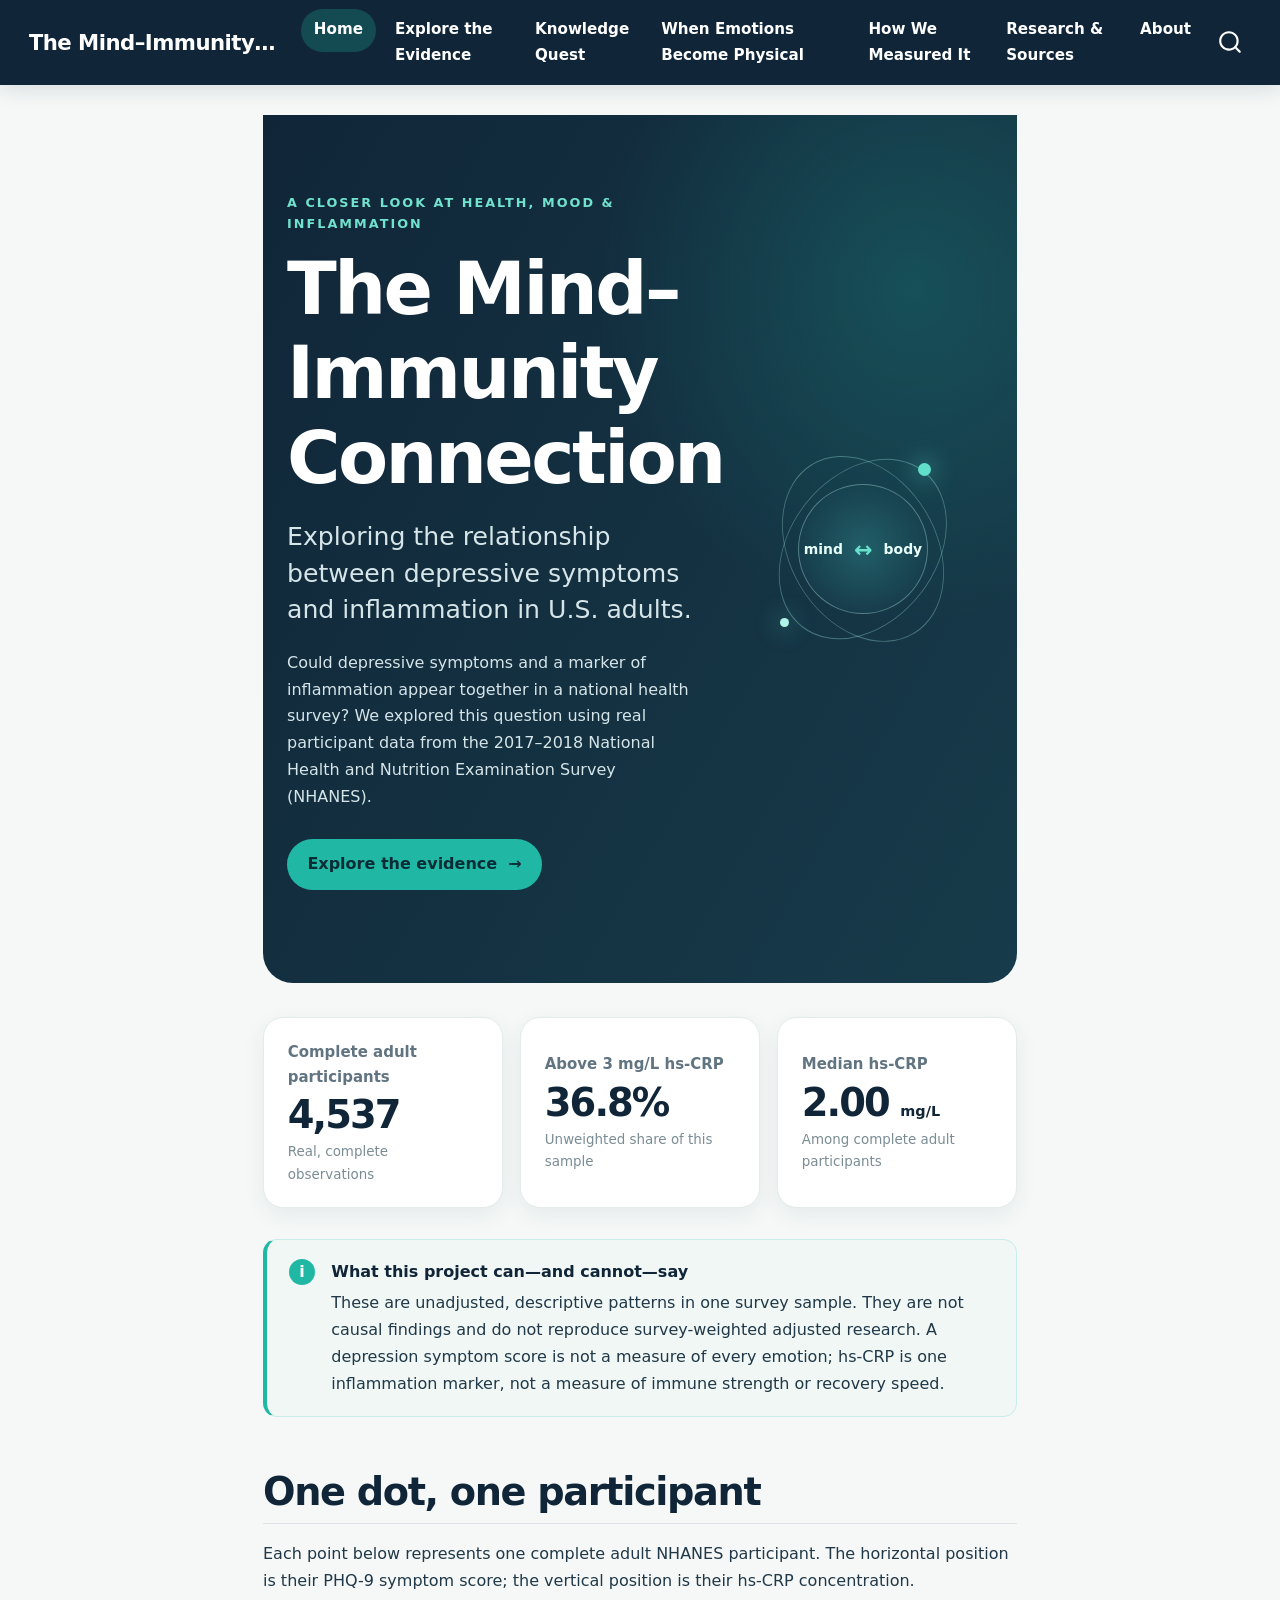
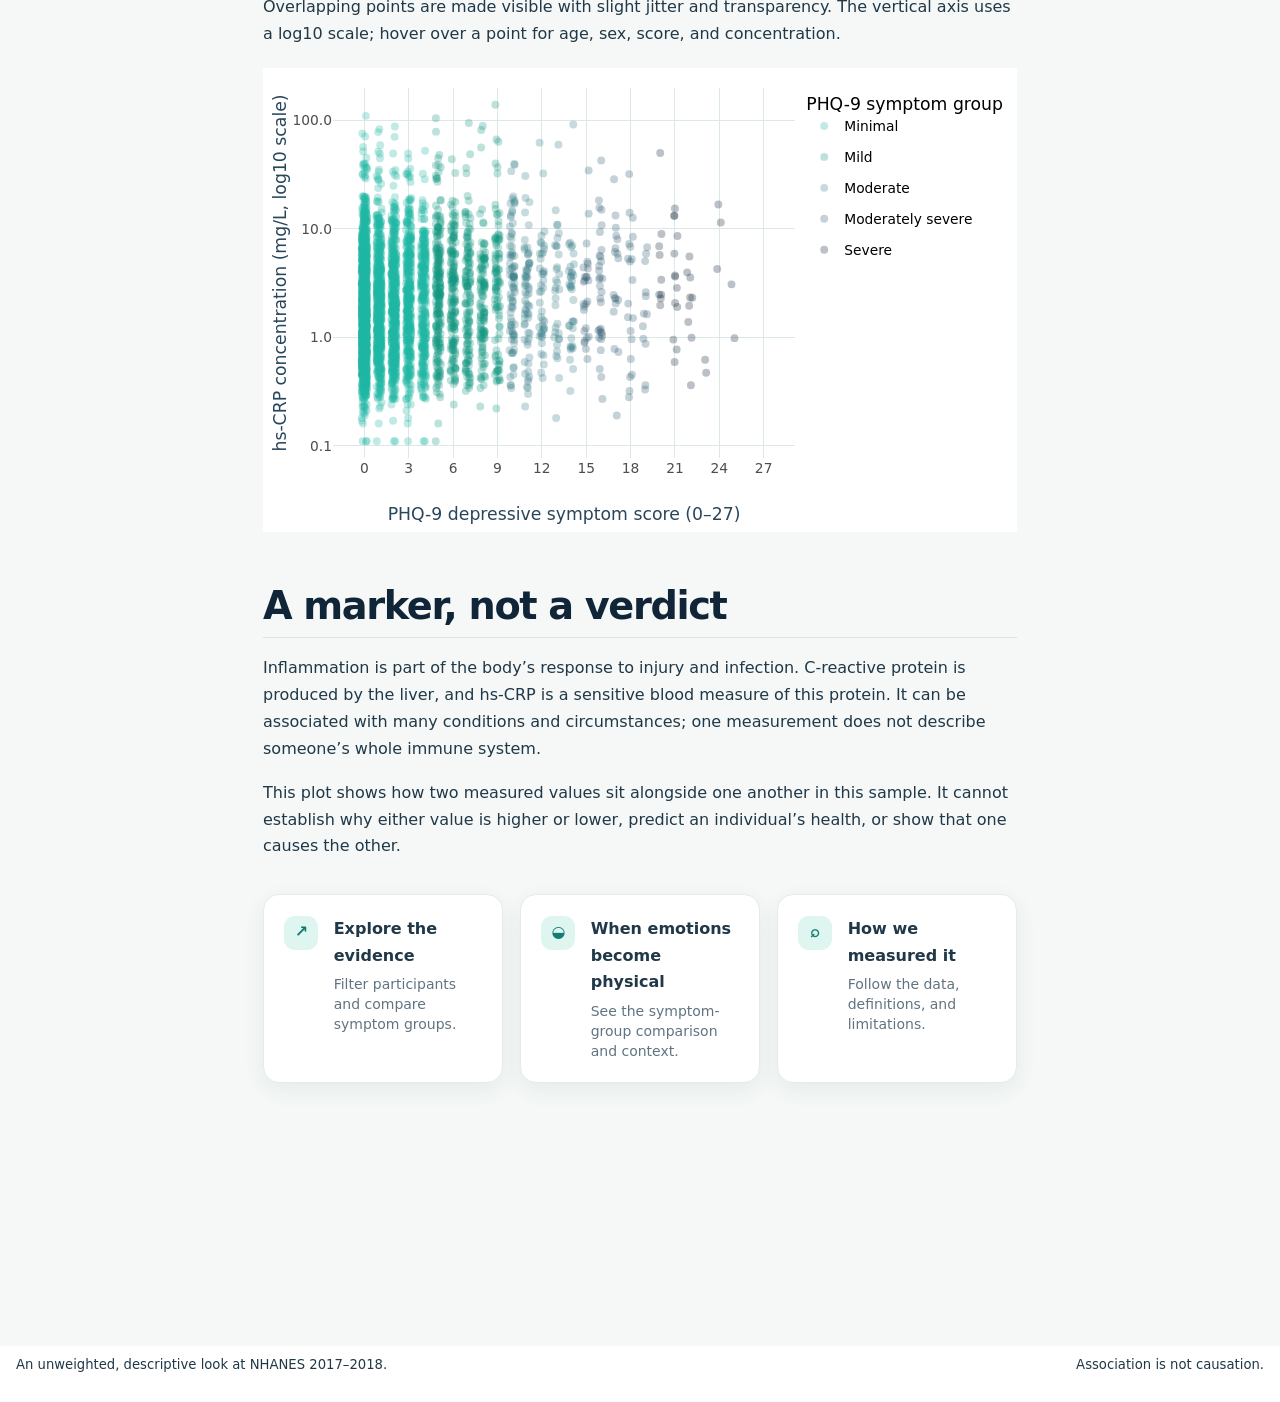
==== commit f07528b4: "Built site for gh-pages" ====
--- a/index.html
+++ b/index.html
@@ -113,6 +113,10 @@
 <span class="menu-text">Explore the Evidence</span></a>
   </li>  
   <li class="nav-item">
+    <a class="nav-link" href="./quiz.html"> 
+<span class="menu-text">Knowledge Quest</span></a>
+  </li>  
+  <li class="nav-item">
     <a class="nav-link" href="./story.html"> 
 <span class="menu-text">When Emotions Become Physical</span></a>
   </li>  
@@ -218,7 +222,7 @@
 <div class="cell">
 <div class="cell-output-display">
 <div id="htmlwidget-6dffdfa8170818773a59" style="width:100%;height:464px;" class="plotly html-widget"></div>
-<script type="application/json" data-for="htmlwidget-6dffdfa8170818773a59">{"x":{"data":[{"x":[0.067347768209874634,0.03441453555598855,0.084534537624567738,0.027987825712189076,0.13977734643034637,0.022195234671235083,0.035929540917277333,0.12658658422529698,-0.061586589021608233,-0.066733934199437503,-0.12717828741297124,0.10623327109962702,-0.013680208940058947,0.14178879397921262,-0.0097221100609749551,0.087586878659203643,-0.085619587395340202,0.91433007265441124,0.90754701256752013,1.0143755778297783,1.0628893035743385,0.83963411716744307,0.88554762290790678,0.8870920058339834,0.86886080895550544,1.1295265448093414,0.96509208844043315,0.85728056188672785,1.8458301744703203,1.9925985480751842,1.8880987195111811,2.049932816568762,1.940381243629381,1.9215118840150536,2.1660200597345831,3.1517029331065713,3.0550426448509098,3.120486283041537,2.9611693709157407,3.0639015685021875,3.9672129670996217,4.0653154297731815,3.8735794120747595,-0.036364730838686229,0.086922199102118611,-0.0098086999822407962,0.10875160527415573,-0.095709138298407187,0.040653468975797295,0.038372287089005114,0.16269763349555433,0.15141108412295579,0.1421977426763624,-0.0013981397543102502,-0.028641774421557784,-0.11082501453347504,-0.16673093455843627,0.079122095396742226,0.01578605574555695,-0.019217194598168133,0.90883353856392202,0.97122205544263129,0.98693324746564026,0.90567048138938844,0.93373282046057282,0.94748292902484532,1.8495291410293431,1.8918397589493543,1.8231040147971362,2.0351202244125308,2.0399435338471084,1.8362603245303035,2.0664185912441462,2.0151871843542906,1.8649543692544102,1.9561608566250652,2.1193277723435311,2.8583698497153818,2.848336535766721,2.9725437209755183,3.1100213386304678,3.0687049438431857,3.8256443195324392,4.1796370062604549,3.8920531560014933,4.0060195633396507,3.9820955500751736,4.1212861731741581,4.091948933387175,-0.092775022918358444,0.049298944026231764,-0.039143488900735976,-0.080288975676521657,0.12782713866792619,-0.016262460155412554,0.15125635880045593,-0.11314668486826121,0.035618881937116383,-0.16085604395717382,0.018677282184362411,0.1409859042149037,0.036631883382797242,-0.10914120233617723,-0.016122724693268538,0.088546310439705844,-0.16066008738242088,0.11082795515656471,0.025871018143370745,-0.13564138214103877,-0.088642706768587223,0.10180386677384376,1.0456277649011463,1.1572594501078128,1.1652422699145972,0.89982113187201318,1.0419511900935321,0.92876890342682605,1.068831394072622,1.1125218014139682,0.97299320623278618,1.8380347829032688,2.1160615486931054,2.0301505602430554,2.1121924373786896,1.8684968663007022,1.8916191278956831,1.9507488148845733,3.1029355897475033,3.0384981259424237,2.8976048698369414,3.1472942120488732,2.8245326024852693,2.9951964253373444,3.1660667533893139,3.9662093442492186,4.0802120364271106,3.9229260940570385,3.9613772406894712,3.9451067316439001,3.8326940150838347,3.828414782276377,0.014747201157733798,-0.13786473669111729,-0.094203676404431461,0.12725603694096208,0.17288592472672462,0.028078873548656701,-0.061689805369824172,-0.02788824769668281,-0.17064382421784102,-0.046851417319849133,0.10872869443148374,-0.023879983043298126,0.16224350189790129,-0.057833576537668706,0.014942190377041698,0.060535841686651111,0.070262692803516977,0.87841181956231595,0.89787805223837491,1.072520873490721,1.110516054816544,1.0685198777075857,0.86170233314856892,0.85210599237121643,1.0927731245011092,1.1457858172431588,0.85910809664987031,1.9516923470329492,2.0206805639993402,2.1346787440311163,2.0888904394488783,1.9779147191345692,1.9921879022102802,2.0784124096296726,3.0878349622897803,2.9567353947646917,3.1270981434267013,2.9205822399258614,3.051236864514649,4.1167504583206025,3.991942074568942,4.1584418909717353,3.9778968434687703,3.9697371709533034,0.0465414706338197,0.15967936623841525,0.024440091485157609,-0.093540854109451177,0.0035442096367478367,0.095493312506005165,0.12146170447580516,-0.1395678884536028,0.16183788291178644,0.025015223231166599,-0.047474331445991988,0.071208268543705336,0.017891791407018898,-0.095365589233115305,-0.13771636049263178,0.17584123651497066,-0.062803630214184517,0.12365544718690216,-0.093585985125973811,0.11579562342725694,0.17063734064809977,0.11627859941683709,0.087388481525704262,0.13468514964915812,0.87086762173101306,1.0178602065518498,1.0940917447209357,0.93391962936148043,1.0327917204797268,0.85367541908286515,0.85601032033562663,0.92804043482057752,1.9929264125879853,1.8953195686638356,1.8509383532777428,1.9541742190904916,1.8980817324854433,2.0712434959225359,2.0403847318328916,1.8437047031149267,2.9843715390376748,2.9729571400769057,2.8661619631201027,3.1086820317059756,2.8417133987881242,2.8849375255499035,3.9095017442200333,4.1152496141847221,3.9458097779378294,4.0378032356593758,3.8871114826109259,4.1604417900182309,-0.01914832167327404,0.045584038104861974,-0.1631274330150336,-0.097671969300135969,-0.10886331140063703,0.0028886921703815461,0.09578309912234545,-0.16331395751796662,0.075258215311914678,-0.1746099488530308,-0.16041649435646832,0.0072442561201751226,0.10838520521298051,-0.12379396366886794,0.087278908761218188,-0.056115007437765596,-0.040479691755026574,-0.10665348566137253,0.16748263964429497,0.94461852325126527,1.0211953286919744,1.1165783910080791,0.91882646012119951,1.1082133064605295,1.1468597019836306,1.1248524288088084,0.94429748353548348,1.0092795764189213,1.1386606924422085,1.018191181924194,0.99650531022809441,1.0591915193665773,1.9217334042210132,1.965105648599565,2.0643748426903041,1.9363991248141974,2.0856326036527753,1.8937674910668283,1.9489614303596319,2.1452102612052113,3.134886701144278,3.0492615852132441,3.0643788562808187,4.1713499768450859,4.0717652178462593,3.9461041823960841,3.9662846875842659,3.9836011268012226,4.0135999427456408,-0.061524343919008968,0.097222708426415921,-0.090958370966836802,0.1795028542354703,0.089513094322755934,-0.11788569163531065,-0.13289374046958982,0.17441234313882886,0.062420088741928337,0.16690865043550729,0.14047585048712791,0.14528219897300004,0.09404441529884934,0.1620471820514649,-0.15065701835788786,-0.14889595300890504,0.13743903642520308,-0.066919218096882102,1.1447553350869566,0.92201833385974163,1.1674884466268123,1.097408445533365,0.91140821144916118,0.94567377745173875,0.89541217301972209,0.92277576185762888,1.0761386820208281,1.1662791955750436,0.93406779835931952,1.1028154914081096,0.97001433936879033,0.86643149746581916,1.1681426988448949,1.0292713897116483,1.1343846599292009,1.9319334805756807,2.0463986212946477,2.0965007174387575,1.9201185938622802,2.1663515811040996,2.0563413374312223,2.0496482867468147,2.0990033253189178,3.0158603769913315,2.8966341564338656,2.9864049422275274,2.8534965863171964,2.8523720593750479,3.0064421945717186,2.9266497194208205,2.8397348443418742,2.9070374096184968,3.1399745158664882,4.0196618449222292,3.886864059306681,3.8334875481296331,3.9120064036548139,3.9070723710395394,0.11805814359337091,0.06780256851576269,-0.048324919436126948,-0.17660177260637283,0.12177189147099853,-0.17164729359559713,-0.0036081677488982674,0.15459340173751115,0.17634139808826149,-0.078243049755692476,0.049258432528004048,-0.14255858126096427,-0.17322128224186598,-0.14862042157910763,0.088052043607458469,-0.1114946748688817,-0.085760430525988335,-0.12068252091296017,1.1581053146440536,1.133118137847632,0.96217233176343142,0.90360716880299152,0.98648859219625595,1.0176978211756795,1.1686321397125721,0.82570592920295893,1.8987817533314229,2.0462763058580458,2.1380472146626563,2.1781585894990712,1.9892466754559428,2.1098099659755825,1.924459664830938,2.9154791164118796,3.0737059359624981,2.8367690591979771,2.9036329343542455,2.9621468186751008,4.0759285000152889,3.856688445638865,4.1013370893988759,-0.12549083277583123,-0.11917184170335531,-0.016186985811218618,-0.10926499214954674,-0.076655553504824642,-0.035486800409853456,0.081400784421712155,-0.17627850866876543,-0.0022301663551479579,-0.17870991010218859,0.14292008008807897,0.14372504152357576,0.14829673318192363,-0.14114596252329648,0.084464612687006585,0.14310415212996302,-0.16819424126297236,1.1016836724616588,1.1610320763289927,1.0484858470316976,1.1640223884303122,1.0178987796511501,1.001917171003297,1.0833522844314576,0.88095304043963552,1.17726479254663,0.99846193183213472,0.97301424120552837,0.92515635194256907,1.0112336055841298,1.8863717450387776,1.9434474433027207,2.1342143411654977,2.1658475013263523,2.9532640346791594,2.94412788502872,2.8799461907241493,3.0430011112242936,2.961291616782546,2.8234302103891968,3.1366424585692583,2.9547684609889986,2.9414184521790592,2.8775361920613793,3.1261648106295614,3.0449293960444628,2.9151703731156884,4.0547411823272705,4.1084458248969167,3.9181220685318112,3.951758499946445,3.912666237130761,3.8282691726926714,3.9277613316103817,4.1325063014961776,4.139128883508965,4.0981534440070391,4.1165356707945469,0.024157975651323795,-0.16280656009912489,-0.10972193595953285,0.12800670627504587,-0.13789943274110555,0.044853577287867666,0.029993850672617554,-0.085588105805218223,-0.12510998675599694,0.10131799986585974,0.10824982297606765,0.0044105352368205781,0.10085799515247344,-0.0038514889497309923,0.15827746829017997,0.048282296452671285,0.88507117650471634,1.1049716578796507,0.97113010621629658,1.0116382580529899,1.1383801548369228,0.88228058872744441,0.99861281069926922,0.94436335406266148,1.1622547774855048,1.0890637634601443,0.86712952895089979,1.1496771482285113,1.0008996926154941,1.9737458610720933,1.9260248839948326,1.8510327814519405,2.0344495370425282,2.1446653224155305,1.9327425983455031,1.9176128574367612,3.1741109877359124,2.9605988083966075,3.0053942253347485,3.05037456901744,3.1331441439595071,2.8970344095770271,3.9851892831269651,4.0724819893389936,3.9881890505179762,4.1178203994594513,4.1472542126011103,4.0076978963706642,3.857133257230744,3.9345465870015324,3.8810445131547748,3.9971551647968591,0.086995322154834867,0.11856152599677443,0.16182152068242431,0.099902114197611802,0.12299332679249346,-0.090992083735764021,-0.14630965911783278,0.046126524098217485,0.16265055318363011,-0.15218492606654763,0.09058832695707679,0.12961860693991184,-0.095387180261313917,-0.13823415096849204,-0.12316001216880977,0.055510816136375069,-0.14408061208203435,0.093693094281479719,-0.085519113270565869,0.15938737526535987,0.046208560969680547,-0.081676341248676176,0.14391685240902005,0.96910505492240195,0.90117526780813928,0.86386248890310524,0.9310323243122548,0.97920123926363889,1.1071800512354821,0.91785499595105646,1.0745683287736028,0.9269627604540438,1.9359152957983314,2.0234913204796614,2.0961539704259486,1.9405123506765813,2.0616501964349299,2.0305282508954408,2.9866076245252042,2.8201705827098338,3.1198496375139801,3.1115900336857885,2.8300191754382102,4.1385937834810465,4.1117008624784646,4.0752314217202361,4.1069549060240389,-0.10517569988965987,-0.17919075490906833,-0.12560818218626082,-0.14754495006054638,0.013933518687263131,-0.021664054440334438,-0.11371889711357652,0.09971057220362127,0.17823887958191334,0.046102973129600287,0.15642326801083981,0.08149007733911276,-0.11144596637226641,-0.0046865240670740599,0.054673216659575696,-0.053334011491388084,0.07989513401873409,-0.11169243765994906,0.07034972109831869,0.88334366366267203,1.1534937309939415,1.0606454805005341,0.98978095221333207,0.91966940079815684,1.8391257611103355,2.0863819050602617,1.9804469701182097,2.1774787910841407,1.9238491382356733,1.8800199355464429,2.1281891088932752,3.1599424826446922,3.1796196460817008,3.167992770653218,3.0786932229995729,3.0062168780341745,2.8297516141086816,3.1502468977868556,3.0047259497735648,2.9550323191098871,4.0480985378101471,4.0396795368380847,4.1211790624260907,4.1586359807290139,4.0959469830989841,3.8822459837887435,0.045595689201727505,0.10804609864018858,-0.064042184147983794,0.072516428902745247,0.12452287475578487,0.062432044856250285,0.12730776468291879,0.11286516834050417,-0.053212682604789729,-0.079594687465578309,-0.1601033015269786,-0.01940514737740159,0.021933706384152173,-0.012674216777086257,0.037452460052445527,-0.052463421849533912,0.031089717037975789,-0.10575007927604019,0.068837145650759338,0.13091500782407819,0.1760241419635713,-0.11768375683575868,0.11165338519960641,-0.084621965903788801,0.13489089821465314,1.1680009487085043,0.86047900737263261,0.89627864136360591,0.8453316967375577,0.85341808082535864,0.93941602112725375,1.1647472986672074,1.0575661888811738,1.1238350297138096,1.1774473255872726,1.0968392336741091,0.85319223077967765,1.0564686281979083,2.075789909604937,2.0350491391681134,1.8831817913427948,1.8770952871069313,1.9299950150959193,2.0193956830352544,2.1207610259857028,1.9645963043998926,2.12575578850694,1.8882179791573435,2.1050345665775239,2.0063221902772783,1.8229296873044223,3.0570807431638243,2.9705072404537352,3.0046193919796496,3.0917751595191656,2.9979422789812089,2.9452033529430626,2.9946222010161727,3.171148111866787,3.8315568800829349,-0.10277742315083742,-0.059092337563633919,-0.040641514034941789,-0.16793807907029987,0.16777631789445877,-0.16626122837886215,-0.02838813006877899,-0.0038407932221889494,-0.064723319308832281,0.11013083788566291,-0.09582033857703208,0.053775189025327561,-0.13303753511980176,-0.11927665983326732,0.080248266952112318,-0.078542605647817246,0.0056271720863878723,0.1354097456485033,0.13543879078701138,0.094283452257514,0.063637267062440508,0.17084925267845391,0.10134643689729272,0.019789349762722848,0.093591667553409932,-0.09214742590673268,0.16953850013203919,0.04244029509834945,-0.094047515261918305,1.1727762295026332,1.0162327375914901,0.96489440804347393,1.1180971743445844,0.8854653206653893,0.83618833504617218,1.1786736582033337,1.0986985464952885,1.13068081359379,0.9309304246772081,1.0250131347961724,1.1141754140332341,1.122323685651645,1.1669618977326899,1.1410376512352376,0.90930609584786004,0.99047424742020662,1.0665956292767078,0.82974943883717067,2.0067055532149971,1.9819004374742508,2.1159433645289392,2.1166548586916178,1.9741379194799811,1.8899051875341684,2.1158611563313752,1.9939764516521246,2.021951447604224,2.1144488601293414,1.9591114607173949,2.8279734438937156,2.9469956155680119,2.8815734471194445,3.129816533429548,3.9520283538941294,4.1701859418023375,3.8803227185551079,3.9956581695470961,3.8383334866072985,0.13288689010776578,0.10525703611783684,0.047561635337769984,-0.1784056734200567,-0.089249123968183991,-0.021268618460744619,0.15671003026887773,-0.072432766193523998,-0.059906248105689883,0.078457699567079542,0.022181286681443452,-0.11089707325212657,-0.058891675807535647,0.021756599703803659,-0.078965709870681161,0.079629963040351859,0.047262691492214799,0.02992133614607155,1.0421345588099211,0.94530851556919515,0.8857049730233848,1.0243463743478061,0.93940750930458305,1.0077835627738387,0.99397654041647909,1.121005579829216,2.0183989599160852,2.1091948818881066,1.9152959013357758,2.019010896515101,2.0944983967766166,1.9196743103303016,2.1620595294330269,2.0322634776029735,1.921512876432389,2.0752547860238701,2.1437697258684785,2.1165927431732414,1.9181972346734255,1.8588774117548019,1.8542221639212222,1.9987237751111389,2.8370809597056361,2.9614489523135124,2.9979619092307983,3.0100069266278298,2.8414030540455131,4.1258106254320595,3.8951872382778676,4.0931067042145877,3.9920382861606778,3.941695257658139,4.0799475668463856,4.1199533385876563,3.8642869924847036,3.9983160730544478,-0.035830221734941006,0.047154842466115947,-0.051823746263980862,-0.087095834249630563,0.018995977565646169,-0.039093969538807866,0.16863981485366822,0.14579399915412067,0.0015012229979038238,-0.085156234363093969,-0.044302652142941948,-0.10168370171450078,0.090463333334773771,-0.047108189128339292,0.064284586608409883,-0.096552556660026309,0.15992698634974659,0.050346100302413106,0.091439023492857804,-0.079262935426086187,-0.12468655714765191,0.025100310025736688,-0.14876446316018699,0.043988352315500377,0.073038831856101744,1.0626154802925885,0.85450198051519699,0.88485068123787647,0.98095025671645997,0.92759972793050105,0.89983720635063946,0.83579611352644867,2.0862495325133206,2.0081610819324851,2.133398181758821,1.9567770797293633,1.9632535885553808,1.9983400830999016,1.8450479936227202,1.9296519356686621,1.9269708675146102,2.8997125513572244,2.9641294169705361,3.0579575806763022,2.9978272719774397,3.0857651772815733,3.1449202760215851,4.0506481165345756,4.065985551113263,4.0186297210026529,4.054080793634057,0.096941404631361361,0.13435721774585543,-0.021283280588686466,0.061425026999786497,0.086364855095744125,0.14778394896537064,0.16898893469944595,-0.078954456243664026,-0.05635750570334494,-0.053098014649003746,-0.048565025171265007,0.16814796972088514,0.054054877292364835,-0.111237010974437,0.087057379670441151,0.1621212568692863,0.16004627089016138,0.16456821729429066,-0.12686557159759104,-0.12289152547717094,0.16661091685295104,0.1691429830994457,-0.095008520996198054,0.054553265171125527,0.077069015605375171,0.053464609840884803,1.103703180886805,1.0111042775958776,0.84510528485290703,0.99297987555153666,0.84915668219327922,1.141142028560862,0.9890118061471731,0.83197439324110745,1.969807648761198,1.8478561936225741,2.0448712686356156,1.8816392282117158,2.059343012375757,1.9235081503447145,1.8342344591021538,2.0165764758363367,1.8902670858427881,2.1475730099901558,1.9760970678925514,2.0388254554383458,2.0841299236286432,3.1056644013896584,3.0752668987959622,3.0366659862454979,2.8786657012067733,3.0893856510054318,3.078999003712088,2.8691568643134087,4.0957836356479671,3.8722945467010139,4.1601331912260502,3.9717492411937565,0.061622916189953685,0.060937122786417601,0.080319052878767255,-0.15146335953846574,0.065050771599635474,-0.020259744599461556,-0.15369377341121435,0.11806962948292493,-0.10269296566955745,-0.081058355597779158,0.043237352147698402,0.083907250072807069,0.17478510020300744,0.1135468334890902,0.09418449743650853,-0.00017711665481328964,0.14795573900453746,1.0790636586118489,1.0036775748524815,0.98572446554899218,1.1365478226076811,2.1122953208815307,1.8526909072231501,2.0386559743620456,1.8386375605966896,1.8899442143458873,3.0676725077815354,2.9082106944266708,3.0076078419573604,3.0957373039238156,3.1069870670512318,2.9930675759073346,3.1780877958610656,2.9859646064043046,2.9021804563980549,3.1631273100525141,4.0460277669224887,3.8558280768059192,4.1232163859158755,3.984005832411349,3.9999773226771502,3.943041758686304,0.072158743171021333,0.16682977982796729,0.11496054430492222,0.092391714546829457,-0.14299577646888792,0.02292056953534484,0.15096108111552894,0.010528804706409572,0.021971394019201396,-0.13501647504977882,0.12813041386194526,0.0053354458976536991,-0.067124545723199841,0.0095494415145367384,-0.084919887324795121,-0.0088480970822274688,0.048385487487539645,-0.11391249326057731,0.020898304386064409,-0.13818043646402656,0.12184922324493527,-0.031848068973049523,-0.14816609434783459,-0.061302729416638613,-0.053917832085862753,-0.0027336188312619926,0.078675011051818719,0.12293580824509262,0.98206411617808043,1.0190128083433956,0.87388902775943278,1.0555138568393887,1.0930436640884726,1.0283171249553562,1.0803222551848739,2.1085269513260574,2.0979829047992826,1.8605552137084305,2.158266006540507,1.9424489857163281,2.1522005510237068,1.8618339395057411,2.1027567615918814,2.1704731467925011,1.9826644752733409,2.0135565041191876,2.1675489379838111,1.9300290252547712,3.0880099229514597,2.8965688276290895,3.162027302607894,2.9880811006575825,2.8513677076343447,2.8852005969453605,2.9461649099551139,0.081302064126357432,-0.048422878067940475,-0.053365794159471985,-0.053420214001089331,0.14043643718585372,0.00050877775065600868,-0.14174998912028969,-0.0893617117870599,0.014480143664404749,0.039020036207512022,0.029484623400494455,-0.040579001046717168,-0.15000241954810917,0.066181807173416013,-0.026538718035444615,-0.14705855383537708,0.018776758359745144,0.09220591709017753,0.095368964793160552,0.043915758999064566,1.1773827142734081,0.94469002516008915,0.84300482107326391,1.1685943984333425,1.0634863037895412,0.82888563132844872,1.0990308497287333,1.1555457690823823,1.0734167720377445,1.1360172485560178,0.91338035625405611,1.8802674621157349,1.8616708850860595,2.0050230536237361,2.0087001780327411,1.908111393013969,1.9373145406227559,1.9139617053605615,2.158038364108652,1.9906866497918962,1.8272216111514719,1.8530238103494048,1.9577610635291784,2.8886961618717759,2.9835638131666928,2.8927074464410545,3.1655841353069989,2.8620196430850773,3.9113963108230383,3.8408684925548733,3.9958327377680689,3.9933296344336124,4.0714901592396195,-0.015915844906121492,-0.17469238294288517,0.15636649386025964,-0.17964949973858893,0.088539454462006686,-0.095043169436976313,0.15337422827258707,0.13398667995817959,-0.003661013888195157,0.17327825319953263,0.13474827962927519,-0.17312901785597204,0.071860296120867126,-0.010665497370064258,-0.13046509861014782,-0.010206815237179399,-0.091155667556449771,0.020445095216855405,0.077585802851244806,-0.089550706353038551,0.080109627339988942,0.1740803808812052,-0.06557275244034827,0.069074138766154647,-0.052345357043668626,0.96780135348439211,1.0497147280815988,0.8459196347743273,1.0850632730219514,1.1350185327231883,0.89130438910797238,0.82946960380300883,1.0253046262077987,1.0722276089712977,0.93985406642779712,2.0677116453181954,2.1087731359526516,2.0297353476658464,1.96693863411434,2.0782047053147106,2.1654366362746806,1.9693351676687598,2.9310187351517381,2.972642269358039,4.1691728896461431,3.9642622446548192,3.8891029899474234,3.9975670200865716,3.926595085337758,3.8463720856327566,-0.011306049786508083,-0.054913149224594233,-0.053434487292543055,-0.02342212786898017,0.064439683835953471,0.1300193821080029,0.14545084001496433,-0.015750802801921964,-0.0027135377191007137,-0.017277889335528016,0.15538157782517373,0.092440666286274786,-0.086260178284719588,0.011886134818196297,-0.17669495036825536,-0.1039530804567039,-0.16627550611272454,0.053089051712304353,0.095852466160431499,0.059439772563055153,0.12253325200639664,-0.15575998454354703,-0.14415876134298741,-0.06525307436473668,-0.038013806836679577,0.053135403217747804,-0.043638428645208477,-0.074376155203208325,0.84206048275344081,1.0995113593433052,0.88998901394195851,1.1310877769533545,1.0572521329671145,2.1030974594689904,1.9301236607972532,2.1325919973198326,1.936357786944136,2.1018667919002474,2.0468857474997639,2.0510538909211755,2.1663574952911584,1.9447623764909805,3.1296192108560352,3.0435281024314462,2.9974720188416542,3.1260856754891573,2.9617549298331141,3.1522624239698054,3.034171013860032,3.0246774439327417,3.0697070216573774,3.831543935323134,3.9107370861247182,-0.057812562519684432,-0.16816278171725571,-0.10263626167550682,-0.012952023223042487,-0.00064636367373168465,0.16201450386084615,-0.036818157183006406,-0.10618457525968551,-0.033103316640481349,0.045558986272662874,0.013214686252176762,0.039520226530730722,0.065661041960120195,0.11781107115559279,-0.12191139123402535,-0.034921640530228615,-0.01630367330275476,0.0026716463081538676,-0.022947339490056038,0.013011794490739702,-0.056535535734146831,0.043973902417346833,-0.011888699596747756,0.11317914714105427,-0.019396897321566939,-0.16285873644053936,0.15830075011588632,1.0862141504883767,1.0241158943902702,0.88480350973084565,0.83720463912934062,0.93377649981528521,0.84810133151710032,0.85583808035589759,1.1186079067550601,0.95046257448382676,2.0850993252638728,2.170860431706533,2.0647513581160455,2.135083720376715,1.8267479851748794,3.1011808983329683,2.8399182750005276,2.8600343604851513,2.9654682514071466,2.9567990221269427,2.827144445506856,2.9263632383756342,2.9098318424262106,3.1580008177924901,3.0754573487117884,4.0810849134065208,3.9046856947708877,4.1167624558415268,4.0639944315236063,4.1643614920694381,0.032296321503818032,-0.0573923896998167,0.050080908536911009,0.13459156050346791,-0.022226292556151748,-0.1366258367523551,0.15556706347502766,-0.039037318937480449,-0.13933531519956885,0.092520521264523259,0.076420855605974794,0.054647531826049089,-0.091833983799442645,0.053572944179177281,-0.081772934719920157,-0.07856400204822421,-0.0053051464911550283,-0.10622551909647882,1.0102169485390187,0.87256936005316676,1.0183856290020048,0.97506404677405956,2.0761293648649009,1.904679205333814,1.9918252906017004,1.8967874023504556,2.019290309101343,3.1202894691657277,3.1488147386536003,3.0260872670542449,2.8486172187980263,2.8844745510444043,2.9723002550192179,3.1023765152972191,2.9311939368769528,2.888258892316371,3.8985686295293274,4.1438796434644614,4.0960391838662327,3.9467365987505763,-0.02193997143767774,0.061690811784937974,-0.14005331606604157,0.14136078089475632,-0.047546730386093257,-0.094107461292296649,0.0013359798956662416,0.15380282155238093,-0.089725849991664289,-0.010061207916587591,-0.094291266202926632,0.087162052709609264,0.060744776716455812,-0.054803047394379974,0.13307387058623135,-0.16336802314035595,0.14183674709871411,0.10379240901209413,0.83036709424108268,1.0469633162301033,0.9188789831381291,1.0661509371269495,0.90101367083378137,1.0093124094232917,0.82083811110816896,1.1715452958084642,0.97531067916192116,2.1329850355722009,1.8873468353040517,1.8428042730595917,1.8629636825062335,2.0764148192107679,2.0505758755095305,1.8589927737321705,2.0007707593310626,2.0810811311565338,1.9370996660087259,2.1415990209020674,2.1338443251512946,2.9761376994196325,2.9464933640509843,2.9517628225777299,2.9592916654329748,3.0991183091048153,3.1449170829355717,2.8340747723635284,2.9661471056845041,3.1401562131475655,3.8881791209056975,3.9385596096422524,0.058277841713279481,-0.1720708871539682,-0.1009377324488014,0.082270345017313951,0.08330961618572473,0.17631461053155362,-0.084299120558425783,0.15807549233548343,0.003906068382784724,0.047653909614309667,-0.068131747813895346,-0.080738599989563217,-0.068944028243422509,0.010049762008711695,0.13525572717189788,-0.048742814473807808,-0.14281732725910842,-0.028237434262409804,0.067813114961609244,-0.12781220714561642,-0.078759740358218547,0.0048382738139480354,0.071743086017668239,0.12937461133114994,-0.096055782632902265,0.10797935128211975,0.82985865905880929,1.027414577966556,1.1286198544781656,0.82626420351676644,0.82883189905434851,1.0822491490282118,0.98819708876311774,2.0028735465742646,1.8722106922138482,1.9259565824642777,1.975362693062052,1.8861547004338355,1.9993835388496519,2.0375210123695435,2.0149516652803867,1.9228922315873205,1.8967475191596896,2.9788998129498214,2.9449516202509405,3.1776718859933317,3.0072825682070108,3.1664306749217213,2.8898967726901175,3.1044290809426456,3.9834594326559456,4.1461753822024914,4.1602380248624833,4.0131672357115891,4.0679866538848728,0.12705752103589474,0.024869162533432243,0.058668589107692237,-0.17470664693042634,-0.15735900130122898,0.10867826932109892,-0.031152562955394387,0.087328101312741629,0.17424985374324023,0.045739955836907029,-0.10001021225005388,0.16272389777004717,0.06921651025302708,-0.17031615315936505,0.15285513642244039,-0.022322980994358657,0.16775719533674419,-0.034798352960497138,0.10088132048025727,0.0084534681960940355,-0.10413850449956953,-0.0039878061879426241,-0.028541701538488267,0.13160053082741796,-0.1233034643344581,-0.0053094656858593227,0.080080163609236477,0.87875386390835053,0.98239025686867532,1.1524559615273029,0.95146655155345794,1.0564317412860691,0.84550502066500488,1.0154334088787436,0.89271998459473256,1.8215431314241142,1.9574386652745306,1.9651242735236882,1.8495326678827406,2.1029123007971795,2.1333721955120564,1.8254994490649552,2.0030689368676393,1.9540504210628569,3.1130100179370492,3.1758318505436183,2.8345711935125291,2.9239513164851814,2.9854865179024639,3.0154418350383638,4.1524748289398845,3.8602433796692641,4.0822373245935886,3.949361106324941,-0.1035179613623768,0.027942531919106839,0.13915387432090937,-0.05121531380340457,-0.12512786996550856,0.16563442379236221,-0.15387586547993123,0.1593190280534327,0.003294074283912778,-0.10805097799748183,-0.048420375986024736,-0.16500633099116385,-0.071497945860028264,-0.14294328723102809,0.01840426423586905,0.060383797399699686,-0.042304988633841273,-0.10881052787415683,0.15281581113114953,0.86368248166516426,0.98885413751937445,1.164885339140892,1.0046590109728277,1.0385610635578633,1.1505918984301389,1.0509837150294334,1.0032283879071473,1.0469599374011158,1.0246017467975617,1.8581904549431056,2.0768440356012432,2.1168810291774571,1.9345188963785767,1.8809020920470356,2.0320457465201618,1.8577680370304734,2.13629954284057,3.0265873665176333,3.1593407661002129,2.9401245714817197,3.1106498092878612,2.9300495330058038,2.8976520423498004,2.9695702125784011,3.0714419954828918,2.8486634466703982,3.0950135059654711,3.9172793120890854,4.057892673732713,3.9145875270012764,-0.079831884009763598,-0.15981910228729249,0.10950652096420527,-0.056698119845241306,0.13431828531436621,-0.01349717952311039,-0.13354920915327967,-0.14772477457299829,0.11860316787846387,0.010796693181619047,-0.15843648858368395,0.040685344263911245,-0.08058149127289653,0.093450925759971132,0.040733491843566297,-0.11730229214765131,-0.11983696097508073,0.16316784367896617,-0.027253715330734847,0.11001787648536264,-0.13561804390512405,-0.051553996587172149,-0.035707515450194474,-0.1036302338540554,0.85418250687420372,1.1093099287897348,0.93322627858258789,1.0723325523268432,1.061723231812939,1.0447264478728175,0.90889006938785311,1.0996576714143158,0.95490083328448239,1.0168786679208279,0.96854723121970887,1.8870360430516302,2.0273907122574748,1.9208488509152084,1.8946622263733297,3.078805478392169,3.1098433189094066,3.0292792560439556,3.9495205054804683,4.0154687929153443,3.820712961666286,4.0531561536248777,3.9195581271778792,-0.05014727711677551,-0.092693464485928412,-0.052405112553387881,0.05026902543380856,-0.1093855263479054,-0.063821661639958616,0.13250556204468011,0.11407110141590238,-0.050839357618242501,0.027148166634142396,0.079478790638968344,-0.086658632755279533,-0.12690659875050186,-0.13902986884117127,-0.16083596150390803,0.080261014234274619,-0.10809801329858601,0.08615648022852837,0.090333872912451624,1.0965141739137472,0.82616906849667426,1.1041950302943588,0.83577489876188338,0.92972523407079277,1.1327210210449994,0.92796088997274639,0.94886521767824883,0.92780269596725706,2.110866179149598,1.8413045179005711,2.0667833502124995,2.1693208298180253,2.13614706043154,2.0734144616499544,1.9757739235647023,3.0141090707760303,4.1252368880156425,-0.11216378635726869,-0.15597975569777189,0.0081464722752571106,0.022679742956534028,-0.11870065368711948,0.12230143404565751,0.059149398962035776,-0.13436770778149365,0.053104985626414414,-0.081239553149789576,-0.019396281670778989,-0.043356950506567953,-0.084113133000209922,0.10372328261844814,-0.17134949446655809,0.10912069198675453,0.010900349328294395,0.022345283310860393,-0.13757215747609733,0.12070893505588173,0.037687317207455634,1.1042425627261401,1.1514462035428732,1.0461723270919174,0.95299263628199693,1.1421972374990583,1.0624855524953454,1.0226350852660835,0.89638525615446274,0.88355537653900684,1.0194137934781611,2.1551709322165697,2.1431767296884208,1.9672993659134954,1.8600250303372741,2.1420022610202434,1.8766378105431796,2.1501730075385423,2.1453319113701581,1.8341688108630478,2.9661154603119941,2.8916315730940552,2.8617794226016851,3.1502959997300057,2.9746515744086355,2.9493593301158398,2.8755167324189097,3.0430011376272885,3.9525272469501944,4.1774543790426106,3.893747462676838,0.12729643695987761,-0.084631926538422705,0.098741801055148237,0.015402131471782923,-0.031910561341792341,0.10006251666694879,0.05015997595153749,0.096754174372181298,0.12578898050822318,0.063620857475325462,0.036772817624732848,-0.013081415332853794,0.071657275697216388,-0.046749400841072201,0.86333098823204635,0.91939000296406448,1.0505872355867176,0.96680738440714775,1.0525857050158083,1.0201708628982304,1.0403933797776699,2.140130760995671,1.9667691906727851,2.1168128402996809,2.124208379043266,1.9415987931843848,1.9916152168065309,1.8925030266586691,1.8531918750517071,2.0263803944457321,1.9264379348792136,1.9144800799712538,1.9366040529590101,2.0013198587298393,3.1521784704085438,2.9069748698081823,3.167921781130135,2.8992427461873742,2.9836192108411344,2.8991697713267057,3.0981856330297886,3.1275740942917762,4.137822028044611,0.16959598062559961,0.17709020571783185,-0.039881310034543274,-0.17958579341880976,-0.059977061608806254,0.056142967706546185,-0.13307439361698925,-0.17781000039540232,0.033556645419448611,-0.096274133305996656,0.081255634920671574,-0.006928293742239475,-0.15497199076227844,-0.096739243268966671,0.035322657180950047,-0.034461267516016962,-0.086556432880461207,0.096920728823170058,0.045690898653119802,-0.081508577959612014,0.97451025476679209,0.8411522852722555,1.103336802534759,0.959819496255368,1.0384858482982964,0.92616487879306075,0.86889007696881893,1.0876833165623248,2.0401278834138066,2.1353794522769749,1.8207171718962492,2.0999880831036717,2.0448691796977072,1.9576602244563401,2.061209117975086,1.8600857749115676,2.1180617872066794,3.1355227963998913,2.886752665238455,3.1227881991583852,2.8484196375589819,3.0006552380975338,2.9313807675708086,2.8556398191768677,3.0210491427686064,3.1206466933060439,2.9658656444773079,3.1417463564872743,3.9784391537774355,4.1105179513059555,4.1055617566872389,3.8297422707173974,0.061572396028786898,-0.14250294101424515,0.058634740887209769,0.0020793297328054903,-0.051541135143488646,0.17803430004045367,0.024739521816372869,0.13733990876935423,0.092083353716880076,0.14272253891453146,-0.074715441064909099,-0.0055557299405336377,0.048721099141985177,-0.041820004675537349,0.058373219724744553,0.064445804553106431,0.040449552861973645,-0.055674393586814398,0.10094159323722124,-0.16097231788560748,0.052268247641623015,0.00078206165693700308,1.0897624100930989,1.1524253808241338,1.1324015365913511,1.0199418928567321,1.1323889898043125,0.92569648781791325,0.90206545509397984,0.83978790296241645,1.0622964732721447,1.0103639335092156,1.1578001096844672,2.0398959270678461,2.0156498864479362,2.1389771332591772,2.1134644641075284,2.1377946110907944,3.1193198911752553,2.8219151906110347,2.9284646966680885,2.9908287445083261,3.9530091621261092,3.8558887998387217,4.1380792765319345,3.90048624410294,4.0748490871582179,3.8442542745824904,3.949489147858694,0.062784065008163456,0.15363151355646551,0.003102213693782687,0.088851938433945177,0.17179469070397316,0.12262769493274391,0.081503412025049321,0.13227955156937241,-0.11564256392419338,-0.060281010372564198,0.027771438080817459,0.047825968796387314,0.029696748750284312,-0.12415782753378152,-0.17490975930355487,0.14578429500572382,-0.16507265984080732,0.10584305411204695,0.17144294464029372,0.057596229035407301,-0.054588538063690066,0.087300023781135674,-0.058097864398732782,0.1109894972294569,-0.058280293000862002,0.098788261609151953,-0.016269269445911051,0.027705475939437747,-0.068390075387433164,0.00014600395224988459,-0.080990323880687359,0.010582261383533477,0.04469928371720016,0.1416358925588429,0.90737906797789036,0.87388895005919043,0.89600476980209354,0.84824742197059089,0.97425755404867231,1.1201320067327469,0.84378486470319336,0.86703680724836885,0.96576846133917571,1.0104139991197736,0.975015332326293,2.147137696100399,1.9315046616550535,2.1614075565896926,1.9171946816891432,2.1168284734711049,1.9989456116501243,1.8775941103417426,3.1484500842913987,3.1069144885707645,2.95951707970351,3.9780348556116225,3.8434988806210457,4.0859348819870505,4.0178050152398646,4.1005050849262625,0.17818310539238155,-0.13523276302032172,0.136194565622136,-0.01032783600501716,0.013199323145672678,0.0099357796926051369,-0.059758585877716541,0.1079132888931781,0.12572809453122316,-0.052625109180808066,-0.1329399667493999,0.001877525607123971,-0.13403414491564036,0.16713995483703911,0.099287456497550011,0.15014788278378546,-0.16551074244081973,-0.032252546260133387,0.065393420280888681,-0.039457109291106462,-0.027641139635816214,0.071356881028041247,0.051663252767175434,-0.072936734994873395,0.035065395701676605,-0.14738089257851242,0.065005768826231353,0.015822384003549815,-0.085156094469130042,-0.016180824190378189,0.004957935875281691,0.11201408942230046,-0.012643149169161915,-0.1421395342145115,-0.14910581105388701,0.16386649483814836,-0.017630984131246804,-0.13407250100746751,-0.0038725557737052437,0.054071425935253499,0.098050393117591741,0.079900362817570569,0.11474106383509934,-0.11809439415112137,0.83211280025541789,0.94257084626704457,0.88545030012726789,1.0566375120636076,0.98926773305982352,0.96698245210573075,0.9333185966964811,1.0514413600694388,0.91045199404470623,1.9150575607456266,1.9839446648024022,1.8546602127421647,1.908693591626361,1.8828433654643595,2.1370063707139342,2.82510529987514,2.8552696293219926,3.1414759141299875,3.0965781337860974,3.0724748115800322,3.0518537352047859,3.1364326352253555,2.8290961288288234,3.8557540292292831,3.9387684515491128,3.8378097940981388,3.9557879472617059,3.9266473514493554,4.0463898345455531,0.10444289457052945,-0.17594216820783912,-0.05649631437845528,0.10881757915019989,-0.02352943425066769,0.13196701034903527,0.14436341598629951,-0.050947090554982422,0.11200088188983499,0.16171133176423608,0.070785191562026742,-0.11019879165105521,-0.093766527213156217,0.15916047454811633,-0.11810427172109485,-0.1557973794825375,0.11127816343680023,0.092750197313725941,0.17480022467672823,-0.023666384909301997,0.12327837805263697,-0.10030220288783312,0.1043853751849383,0.078273585112765429,1.0240873836819082,1.1718572778720409,0.86301196134649216,0.83099224968813357,1.0285849076509477,1.1637491796258836,1.0150761926174163,0.87472636463120579,1.1298927820101381,1.1522112356871366,0.83525779895484442,1.9923779005929827,1.8870208190847189,2.1309209494199606,1.9466653410904109,2.0821013574674727,1.9814764589350671,2.1020186084508894,1.9551356150861829,1.9789828752633185,1.8678902105521411,2.0579825133178384,1.9545579286199064,2.1567950827814637,2.1452855485491455,2.9235955592617393,2.8827673350647092,2.9410252092406153,3.1066585539467635,3.0056175404414534,2.8607836319692432,2.9828218574076892,3.9361293302942069,3.890510534280911,4.0627100418228652,4.1501974693685773,4.1225234464369711,4.1539137738943097,-0.13557758152484894,-0.023310692058876155,-0.11955253517255186,-0.074120850395411247,-0.14279613303020597,-0.14390165526419876,0.093364754095673561,-0.0060149066895246505,-0.013069275654852389,-0.045250918474048371,0.1102784178033471,-0.077841380657628176,-0.063278411636129017,-0.092631493890658015,0.16241033655591308,0.10494664904661476,0.11785178256221115,0.007525484478101134,0.076898089321330187,-0.027751483451575038,0.018856204804033039,0.00054820848628878594,0.15501763508655131,0.066499590016901491,0.092586797224357725,0.95880880620330577,1.1098604059219361,0.89733850477263333,1.1002498218603431,0.91508632567711179,1.1424466885533184,0.95391426140442492,1.1722336212173103,0.84887874792329965,0.89604999008588493,0.87604414213448767,1.1328799169510604,1.0270236548874527,1.8683011833112686,1.9999103535339235,2.1300295177567752,2.0659511561412365,2.0862998015526681,2.1115629738848658,2.145801278166473,2.1284986590314658,1.8435505471751095,1.9542749056965112,1.8734751914069057,2.0772001002728939,2.0285450087860228,1.8684339007735253,1.8845851487480103,2.0685051271505652,1.8894272501580418,2.1619853889010847,2.9923129162844271,2.9645864207949488,3.0581604526564479,3.886756631806493,4.1763687669299543,4.0990543822571635,4.0929108317103235,3.9050579239428043,0.17158256141468881,-0.17972755922935901,-0.13702212810516357,-0.052385271247476335,-0.10186271695420146,0.10805534748360514,0.1434827691502869,0.07887877939268946,-0.11195024052634835,0.13598287713713944,0.12466033042408525,0.081715015517547729,0.13879590938799083,0.021958895428106188,0.10935822472907603,0.11000470273196697,-0.086815214585512876,-0.1749705457035452,-0.15631343699991704,0.83745770898647609,0.93155299028381711,0.99865001243539153,0.89327762951143086,0.93503769008442761,0.93551669489592315,1.1649585981480777,1.0899813271313905,0.93344644620083272,1.1491162909474224,1.9859587641339749,2.065441621923819,1.8563079848513007,1.9646487324498594,2.0456105120107533,3.0867520194780083,2.8418997050262989,2.998816005215049,3.0962522349972277,3.1740730265155435,3.0739111180789767,4.0002649828046559,4.0458486913330853,4.0245015748403965,-0.15562174365855752,0.080153436781838533,0.010567184099927544,0.052679562466219063,0.005782384984195232,0.066403149012476209,0.097846793672069901,-0.043658807147294282,-0.15088915877044201,0.062685886854305858,0.10216910610906779,0.040709843728691339,-0.11494901860132813,0.098168505616486074,-0.11222714859992265,-0.16488097367808222,-0.13836165061220526,-0.074005380375310778,0.13416124231182039,-0.018946677055209873,-0.17378651110455393,0.095104927886277432,0.13930053533054887,-0.071709358496591449,0.11950777471996843,0.1633416304551065,0.14830368597060442,0.0018444878328591585,1.0110068807192147,1.0424443726427852,1.053397214980796,0.83102167494595047,1.0534936283249408,2.0825427256058902,1.8317424296028912,1.8434374360740184,1.9293931217771023,1.8803451973106713,1.8923244510497899,2.0643675689585508,1.9607048993185163,2.0529701586905866,2.082284232992679,1.9745371647831051,3.0252228039130569,3.1254564641229807,3.1280193689838054,2.8791086986195298,2.8952588667534291,4.1486593729536985,3.8525192951317875,4.0937391972634938,4.0596308210305869,-0.17606952519156038,-0.067706377459689979,-0.023375849621370435,0.058117760606110097,0.11992136162705719,-0.11797986080870032,0.09013217691332101,-0.0045599620230495925,0.10036935945041477,0.12576412632130085,-0.14636718504130838,-0.1279937172587961,-0.17461840937845408,-0.024770218105986713,-0.0080193167086690664,-0.11371566622518002,0.055652518160641193,-0.02989994770847261,0.09651061311364173,-0.14248397352173925,-0.072344566695392132,0.13169591898098587,0.097532426873221986,-0.11307569065131247,-0.0030725582689046858,0.011448656804859637,-0.06837030993774533,-0.024894172623753548,-0.14170564784668385,0.072149871848523617,-0.17449655251577495,-0.16524255858734249,0.094602387780323621,0.098079475220292797,-0.17889830796048045,0.061152626965194939,-0.15156911183148622,0.15631721271201968,-0.048981928043067453,0.11760586062446236,-0.03716499631293118,-0.071385390227660536,-0.11878841615281999,-0.03749259998090565,-0.05525362405925989,-0.16667171230539679,0.080219996133819221,-0.11721333316527306,0.084802393075078725,0.072941475547850132,-0.15365569593384862,-0.10365798356942832,-0.094374271519482134,-0.13494559088721872,1.1031109876930714,1.0085225095134229,0.90147890191525226,0.85403532484546307,0.90903561241924757,0.92584339777007696,0.99497085994109513,0.93881278812885283,1.1556636420264841,2.0538963820412754,2.1196109576243907,1.8207668843772262,1.8679117434937507,1.9571254970878362,1.8421379689220339,1.8205738690961153,2.0080231303907929,3.1122011750936509,3.0561936576850712,3.0687067798152565,3.0710208487696944,3.0920098862517627,3.0754303670302034,3.1769871648028492,2.9485470326710495,3.0962050698604435,2.9482486189808697,2.9171482207998634,3.9770346476323901,3.975786730274558,3.9872157407365738,3.9736764227040111,4.0094584344979376,3.9070318739581853,4.0574845144432041,0.1016365017928183,-0.15525617969222366,-0.077553409561514852,0.16578309201635419,0.16636328031308947,0.13702206968329847,-0.15998287947848439,0.030939275035634636,-0.17037229271605611,-0.13017375589348376,-0.015567653104662895,0.051682554949074984,-0.16302752793766559,0.012409140514209866,-0.083639622274786232,0.09139851786196232,-0.039927737563848494,-0.054499321673065419,-0.14049311343580484,0.10854586500674486,0.00045212103053927422,0.13479931871406733,-0.14929557541385294,0.030898508308455346,-0.042001958275213837,0.13181644144468008,-0.074840356484055515,0.044549672110006211,0.041340981759130951,0.12320686290040611,0.014880314329639077,-0.034297660058364272,-0.035023457268252969,-0.12329719291068614,0.13822157719172537,0.14517779675312339,-0.085930986749008301,-0.16218494106084108,0.13295177911408246,-0.076406777277588836,-0.023003505868837235,-0.13028289112262428,-0.055773562146350743,0.00033357468433678147,-0.12557341455481946,1.0289801987912506,1.136316662961617,1.115659112231806,1.1167143096867949,0.93092834537848834,0.86435228608548642,1.0516386573296039,1.0219773984793574,1.1648143252264709,0.88937775166705246,1.0944789990410209,0.87145450985059147,1.0249874207098038,1.0101494318898767,0.92348202034831051,2.1308993670251222,2.0032775260601192,2.0315256148111076,2.0383149010594934,1.8756502084434032,1.8490703112911433,1.9472641105577351,1.9951876144483685,2.0499382028635593,2.0982461217883976,1.8934444246906788,2.0287334004417064,2.1705413116142154,2.0604583540931345,3.1212774636223912,2.9998609430529175,2.881788491886109,3.0689592605084179,3.1116801734268664,2.9882750331703574,2.8770447749923913,3.1008204523567109,2.952390613462776,4.0473025925364343,3.8446318972576408,4.0913234583381559,3.8800956694781781,3.8240285932831468,3.8456141237914561,3.8836761948838832,3.9496409226674585,4.1375922322180125,3.9601282648649065,4.0613890286535028,3.8451372565329076,-0.052882585907354951,0.073865950182080267,0.11266152891330421,0.032645556852221487,-0.01361384404823184,-0.05360383853316307,0.078938386710360645,-0.013810844756662844,-0.026567167052999139,0.0064772221259772776,0.0054318420588970184,0.0017746873665601013,0.034571874355897307,0.11771565123461186,-0.074231112906709307,-0.13192882415838539,-0.071802589567378158,0.029012280693277714,-0.14956574141979218,-0.091264929855242372,0.073651030138134954,0.035205704402178524,0.0140010442212224,-0.100526366494596,0.064235708462074395,0.085586092136800282,-0.093917632559314373,0.15957453494891524,0.037503002593293783,0.051445011058822272,-0.15906643940135837,-0.15902937496080993,0.025337427780032156,0.044024114962667227,1.0569888969510794,1.147574083963409,0.98935012725181881,0.82830838114023209,1.1570307399053126,1.1640044906362892,0.8235676240641624,0.93821325900964436,0.86884466432034968,0.83924273534677929,1.0960848252568394,2.079496837630868,2.1441679179854689,1.9246641354076564,1.9710571085568518,2.02466790641658,2.0247020000591873,2.0432190633378924,2.0890286934096367,2.054647579435259,1.9520297185517848,2.9366229084692894,3.043318600198254,3.0410947574023157,2.9425867885630579,3.0452544356044382,2.9016754189878702,2.8971620238013567,3.0643316811695693,3.8539027038589122,4.0671969035081563,4.0631300486810504,4.160026246774942,3.9675330033339562,4.0919667824823414,3.9141636800579729,0.13250217064283787,-0.07505004035308957,0.17322893005795775,-0.062824908178299665,0.15554126012139022,-0.15977169080637396,-0.16198908389545977,0.0080624197237193582,0.14938243347220123,-0.020646484773606061,-0.044340814696624875,-0.13908357948996125,0.10223507260903715,0.048827425595372911,0.059232909036800264,0.15411429257132112,0.022502830484881997,-0.12246202988550066,-0.036573899723589418,-0.041173964627087112,-0.027433155113831161,0.16839931785129009,-0.013893853509798645,-0.1737809647154063,-0.027767916424199939,-0.077183794789016241,-0.0085768156964331869,-0.086666856994852423,-0.13297823583707213,-0.1516829726099968,-0.096499616894870993,-0.088462603138759727,0.030744133014231918,-0.0075231397245079275,-0.0015113029908388853,0.080563478646799913,-0.045582156283780928,-0.067177330255508427,0.1430083225853741,0.085379465650767081,0.085863894559442988,0.17136714985594154,-0.001080125318840146,0.13492211116477848,0.062466603191569443,-0.0053078026324510572,-0.017215383304283023,-0.093945379341021179,0.17766271216794849,-0.084026006637141104,0.075774352205917231,0.036255117673426866,1.0744596088677645,0.93573418835178024,0.96670220141299068,0.92440197328105567,0.87443359648808838,0.99410064706578849,0.89451814095489679,1.055402652118355,0.88612373827025293,1.1189062295854091,2.006961599988863,2.090761265400797,2.0945229039527478,1.9266416430380195,1.9895442011673004,1.9574554040189833,1.8625569328851999,2.1629818439669908,1.9684499273821712,1.9749538899585604,2.0461448150034993,2.8606280485074969,2.8856766401790082,3.0112775614578275,3.1717625211272389,3.1617656975425779,3.0672930064704271,2.8371598936803637,2.9575456282496453,2.8481006592046469,2.8415459222439678,4.0704311450850215,3.9163527501933277,3.823705500420183,3.9555355484597383,4.1783903511334213,4.1688939539901915,3.9377868259977551,3.9576754488423465,-0.0042382221668958659,0.061889086961746213,0.02066280534490943,0.062643344420939676,0.086855135243386034,0.083720012102276087,-0.028286367896944282,-0.098070424608886236,-0.041464879950508474,0.03706816513091326,0.076633752258494489,-0.17049931333400309,-0.058849610555917024,0.016023506093770266,-0.11828237819485365,-0.15369165228679776,-0.16577023803256452,0.11125577713362872,-0.12600289916619659,-0.076066352063789963,0.10579538379795848,-0.084003519080579278,-0.16644807298667727,0.065298582063987851,0.089883388113230461,-0.17857470212504267,0.086652347249910236,0.091932597309350966,-0.050015008421614764,-0.15375416133552788,0.013916076868772507,0.069294926729053255,-0.13605583875440061,0.14919251413084567,1.0762868178263307,1.1404524680785835,1.0428087346442043,0.99670755758881568,0.85418926830403508,1.1674861330538988,0.97562147401273247,0.94998377712443471,0.87289626651443541,1.0156394810695202,0.97764043660834432,0.86507075323723259,0.97257852154783908,1.0956370199844241,1.9456908176932484,2.0886698192916811,2.1657479508873076,2.0334459346439688,2.1109776128642261,2.133499823063612,1.9841649609152228,3.0961392783746122,2.8742979185376316,3.1037833453249188,2.952951489603147,3.9511939539574086,4.1507535684946921,4.003405417976901,3.8489438947569581,4.0400284886267039,0.096678651412948957,-0.014608070282265543,-0.14691500745713709,0.12025230221450328,0.17473256696015596,0.045936504676938057,0.0069273911789059636,-0.10015583683736622,-0.016801925143226981,-0.11171644653193652,0.070154935056343667,-0.077580917123705143,-0.14896577753126622,-0.12261425245553255,0.1160377147514373,0.0068369449954479933,-0.15932804555632174,-0.027640368333086369,-0.015436169626191258,0.15181723712012171,-0.11190909460186958,-0.0024577120598405599,0.017202436365187167,0.018494226364418862,-0.092743139332160357,-0.16725998771376907,0.16354978253133595,-0.11533359146676957,-0.074579520123079418,1.0206396465655416,0.97810096317902206,0.96367166372016078,0.93863285984843969,1.0267842766176909,1.0582771341968327,0.90032239767722788,0.84914072598330681,1.1485847244784235,1.8990804472286253,2.0333825707249344,2.0120846990868451,2.1259300432447343,2.057639055363834,2.0455141990818082,1.9116536608990282,2.1145438917167483,2.1422630791086705,3.1482639398239551,3.0118616115488113,2.8337282309588043,2.8213954144623132,3.0102536373864859,2.8684268152154981,2.8642197175696493,3.8670346290431916,3.9561376393400134,4.1134715977776795,3.9889352735877037,0.086168389152735475,0.087401272477582087,-0.030122530907392499,0.015799441142007709,0.030407347558066247,0.016906581250950695,-0.020862451298162339,-0.11335433495230972,0.12222459504380821,0.032236135667189955,-0.062143837893381709,-0.14836043531075119,-0.042870882600545883,0.15180941747501492,0.1249005632288754,-0.074931781506165862,0.059927276456728573,0.11174236371181905,0.023359049269929526,0.13153153116814792,-0.13801952546462415,0.10466329906135798,0.14714567072689533,-0.13351905299350619,-0.12993908104486762,-0.017081146454438565,0.072335982369258991,0.044090194283053274,-0.095247545549646012,0.048468356765806672,0.15219824708998203,0.094258582564070811,0.85326660851947966,1.0571146855130791,1.0981294686626644,0.9381865647435188,0.98504037895239893,0.9972646581847221,0.98977039294317359,1.1198768154159189,1.0705534951388835,1.0471887961309403,0.94724980306811635,2.1000265742279591,2.1416585914231838,1.9389563912525773,1.9318938638456167,1.9909084334410727,2.1696413758397104,1.9525066969543696,1.9835741008631884,2.0922266286052764,3.1264146413002165,3.1337541973963381,2.8778937073051929,3.1624800382833929,2.8667008504271507,2.8960942467860877,3.9815276502352206,4.0907607189845292,0.047480087215080853,-0.13768992195837199,0.13304842296056449,0.15655044754967093,0.069543662387877694,0.006397763947024941,-0.15996625338681042,0.094979753550142043,0.099263366404920811,0.081269831936806439,0.08387302977964281,-0.16963097247295081,0.01093838045373559,0.010211379183456302,-0.15654123692773281,0.10666948202066123,0.082147801592946046,0.00098893331363797193,-0.14267154358327389,-0.14648788042366503,0.16343764138408004,0.1591163833066821,-0.056305659692734475,-0.049956824937835334,0.13893801097758113,-0.015843248572200538,-0.103554607629776,0.092104925718158481,-0.080128054283559319,0.1209941614139825,0.095097922040149566,-0.067916174903511997,-0.0021827143896371126,0.1311663463152945,0.021396795278415082,0.92065721655264499,1.1389647526014597,0.99417595284990967,0.92450729398988185,0.82213457284495228,1.9344741655979305,2.0104867687914521,1.962912745922804,1.8609658105392008,2.039610152868554,1.8872123458236456,1.9563922684825956,2.0668917412962764,1.9325136614963412,2.8231342899799348,2.9691913073044272,3.1000395105220377,4.112620347449556,3.891463818354532,3.969847323410213,4.1744746714737264,4.0826969442423433,4.1102178315632045,-0.17821230718865991,0.096821815241128206,-0.011093277353793382,-0.076031166426837438,0.01962353467941284,-0.13319737097248435,-0.081419580169022079,-0.08932913610711693,0.15960710912011564,0.11393724183551966,-0.1421048142760992,-0.077272820072248574,0.028175097210332751,-0.1624943324457854,-0.0091895139589905743,-0.068394195847213263,-0.10479397008195519,-0.033385692983865733,0.075748153310269115,-0.01413810015656054,0.14752880115061998,0.010992535594850777,0.071108639985322949,0.15448444797657429,-0.09277866167016327,0.15712883323431015,-0.064903776235878466,0.0026007636543363332,-0.0044971720129251477,-0.13276232982985675,-0.059637721013277765,0.16453099007718264,-0.17128033856861294,0.047137353373691439,0.83200759303756056,1.042367684096098,1.1449884744547307,0.85075501138344412,0.93365266566164795,0.94247440836392338,0.91186756530776625,0.99190468398854137,0.84329737933352589,2.1348466914705932,1.825156472902745,1.836554557075724,2.1480443026963623,1.9387987284921109,2.8313104035984726,2.9531341062113641,2.9900971631985156,3.1368142141588033,2.9841018870100378,4.0305578722059723,3.9814265532512216,4.1415813503414389,3.837771317223087,4.1668259003479031,3.9540435455553236,4.064720336440951,4.0170861515402798,0.11933714247308672,0.089709339654073114,-0.094983059288933872,0.057417010031640528,-0.031039503403007984,-0.1249527812283486,-0.052375261997804047,0.058227018965408203,-0.044017934817820785,0.048347549820318816,-0.069294122233986857,-0.14440942467190324,-0.11018799827434123,0.010678666345775127,-0.17237200878560544,-0.01762136665172875,0.055769832367077471,0.09358000136911869,-0.0025420754123479127,0.042420387072488665,0.16840494210831819,-0.060971332602202888,-0.0042654258012771607,-0.0063518716860562563,0.070010997327044605,0.0090914632938802233,-0.029309972198680041,0.084861327409744253,0.92926545374095437,0.90463807751424608,0.91885650480166081,1.1065512637421488,0.95860151142813266,1.0074449614621699,1.0031084880512209,0.91736949575133619,0.95254013060592113,0.82900850801728665,1.056092745186761,1.0007033617887646,0.87279590361751613,1.0708655851613731,1.9792728337924927,1.9618859230540693,1.8428053439315408,2.1483584216423335,3.1655873849708587,2.9955881788954137,2.9280391867551954,2.9039462768007072,2.9750700513180344,3.0374493237119169,3.1265473684854808,2.9493389453273267,3.129608059823513,4.1343403256963942,4.1281552563142032,4.0631233015004549,4.0422291624173523,4.1229595220740887,4.1573050525225703,3.932205142835155,-0.11664202180691063,-0.076073929304257035,-0.063620669888332482,0.11566503890790045,-0.13704404225572944,-0.069987958827987307,0.071053960723802448,-0.052460371339693661,0.17491950334981082,0.05834004800766706,0.013652295442298054,-0.12204860609024763,0.0078204568102955823,0.17569830310530959,-0.089688079711049792,0.12221218563616275,0.11319224763661623,0.10552513481117784,-0.050858848057687284,-0.14822975968010724,0.049081048239022491,0.15124508170410991,-0.17027944763191044,0.16199352613650261,0.016851674169301986,1.1625173040572554,1.0267309033405037,0.85786211157217629,0.96838610053062435,0.85005337425507599,1.1424542650394143,1.0620882475189866,0.96112713467329736,1.0258042670134455,1.1230960319284349,1.946061468468979,2.1248388564959169,2.0395836965646597,1.8639238268323242,2.1057807801757007,1.9079517481848598,1.9446734261419625,1.9300039129052311,2.1786861956026407,2.968595912223682,3.0966356407664715,2.8612201415374874,4.0120748304855081,4.1440854874160138,3.8451334818266334,4.0287237452436235,0.075337320109829298,0.11887161517515778,-0.093570295376703139,0.0057934231124818327,-0.01789363115094602,-0.13963760367594658,0.17809236391447483,0.12813768834806979,0.12025149755179881,-0.10741925516165793,0.037009826246649023,-0.10443619223311543,-0.13969999152235688,-0.058509598318487406,-0.12269622847437858,-0.14753824244253336,-0.15168590057641268,-0.14128017280250788,-0.0038902572635561225,0.13602110993117095,0.11625788111239671,-0.060785440430045128,0.17747894003055989,-0.021520661702379585,0.0051533099077641963,-0.073482024734839793,0.86728309002704917,1.1598917756509035,1.1348759252857417,1.0371632387954741,1.1162846728600562,1.0390032305754722,0.84214881552383303,1.0983414211776108,2.0150759880151599,1.9653716256655753,2.1000003652740271,2.0759413206391035,2.0124422860797493,1.9689599555451422,2.9348021461162714,2.9567167228180917,3.1602712281793357,2.8399579576123504,3.0719000430218877,2.9111577160935851,4.0736412797216328,4.161137612285092,3.9656698722206056,4.1687373637780549,3.9210505943559109,3.9394492471590636,4.1638843652233479,0.13880715354345738,0.16278649952262639,-0.017461287472397089,-0.042654102444648741,0.078284863382577896,-0.11060659957118332,0.010348193384706973,0.083179805064573883,-0.15632512891665101,-0.14857906711287797,0.15162032274529338,0.062125572804361581,-0.069028582703322169,-0.06623079000972211,0.062306989543139929,0.17717389239929615,-0.02976775562390685,0.15400009819306432,0.08152840007096529,0.080709474217146637,-0.15273974309675395,-0.064885117616504423,1.0802898423653096,0.91899213698692617,0.98094160340726377,0.88630292215384543,1.1051185057219117,2.1708516546804457,1.8603015261888505,2.1753854648303239,2.0877134300582112,1.8252583327237517,2.1113162719272078,2.9472939901985229,3.0616535037662835,3.934926767665893,4.0417338028363883,0.068813796183094383,-0.035915506677702068,0.15631595760583877,0.13352763371542095,-0.092160360775887962,0.14432825943455099,-0.10526867589913308,0.07291183613240719,0.064501528954133386,-0.0037541531771421431,-0.17612957272678614,0.055075771892443295,1.0142637282051146,1.0161281435098499,0.89200150738470252,0.84306281537748873,1.0549532780889421,2.1297968267370013,2.088927775127813,1.9494604265131057,1.8381900448352098,2.1346887873951346,2.0245422726683318,1.951891482025385,2.1123893050663174,2.8778641573246571,2.9554813932348041,3.0191993290744721,3.0752078071329745,3.1054069243278355,3.1672952676471322,4.1534932872559871,4.1620339244790374,-0.043836060846224427,0.13528639663942157,0.14724105276167393,0.01484887464903295,-0.14015494697727263,0.17324264796450733,-0.13291376936249436,-0.030490806670859454,-0.1174174281489104,-0.057502596052363512,0.14684220358729361,-0.066065362673252817,0.16234702426940203,-0.017163545591756701,-0.13387701314873993,0.070108947744593017,0.030982633531093595,-0.11902301690541207,-0.16283444409258663,1.0783963100053371,0.91730608447454864,1.0762062284257263,1.1000986891053617,1.1190872197691351,0.8278754073102027,0.84739507696591321,0.83535940824076538,1.9112867321912199,1.913336978731677,2.1440138855949042,1.8336383178643882,2.0953715679608287,2.9804514410253615,3.1273672217130661,2.8640296375472101,4.057300599478185,4.1665253322571516,4.0117325655277822,4.124247070662677,3.8268900565896184,4.1468359052576123,-0.094983044620603321,0.096324011245742441,0.16961188495159149,0.080276277763769027,-0.15356911053881048,-0.026201695455238223,0.09320238229818642,0.025572631023824215,-0.17148378387093544,0.069820794509723783,0.057143525714054705,-0.14984505015425384,-0.011008796989917755,0.16974753524176775,0.16754623683169484,-0.17814549788832665,-0.075862978929653754,-0.10194284191355109,-0.025380816869437692,0.16540087195113301,0.0464558385964483,0.004806261984631419,0.059443372422829266,0.92701134573668242,0.93638767890632157,0.95501999377273028,1.0247368866298348,1.0179587276093662,0.93055907677859073,1.0484297826606781,1.0798446636460721,2.0300628622341903,1.9482503044977784,2.0288841385766863,1.892914745155722,2.0470624543633313,2.1262683703843503,1.9909222303889691,2.931264766389504,2.8927870872616768,3.0151515865791589,2.9411098502017556,3.9173274108022453,4.1256046868488196,3.883892575893551,4.0926667840499427,3.9630075449962168,0.13997433188371361,-0.14603173482231796,0.085953033920377495,0.1396935808751732,-0.15452725578099488,0.14376400689594446,0.14426792037673294,0.13352809748612343,-0.16356536549516021,-0.065101284217089411,0.16430835373699665,1.093886063043028,1.0896027023158967,1.0958562238514424,1.1005468197632582,0.85322569116950042,2.0965123911667614,1.9059376057703048,1.8518118646834045,2.076524717444554,1.9827002680115402,1.8321383855119349,1.9167143113818019,1.9231235300377012,3.1439340222347529,3.9872230759076772,3.9752581350225955,4.0259788428619503,0.058895216826349496,0.15712560947053134,0.10388666569255292,-0.0059138690494000912,0.1593766860757023,-0.12730431226082145,-0.17389712783508002,-0.0160934441909194,-0.02776579387485981,0.044393934588879344,0.17582451134920118,0.118722619805485,-0.12183699279092251,-0.065895922249183059,0.073052122201770542,0.9537814696785063,1.0346379123535008,0.91688767327927057,0.91330824892036622,1.1136448247265072,1.9944799041282386,1.8932063260022551,1.9881146927271038,2.0996638306044044,3.129331435728818,3.0095446327328683,3.1254316915757956,4.016645504832268,0.16575665289536118,0.13338832195848227,0.14535696487873792,0.17642930581234395,0.029548670528456569,0.0054793769214302301,-0.12247892998158931,-0.045205874796956778,0.014399549989029765,0.14759768882766366,0.0024889912270009517,0.1529678534064442,0.89258520727977153,1.1432906588632614,1.1436741403210908,0.90152386588044464,1.8656959391105921,1.9073217969480902,2.9485066358372567,3.0378984869364647,3.0569836883526293,3.0600829857308418,2.8671448322944344,3.0278681333083659,4.1041117036994548,4.1500972636323423,3.8775930882524698,4.1268516044970598,0.052594639286398882,-0.1008762853872031,-0.14918179334141313,-0.14727137555368244,0.059621937805786729,-0.022380050690844654,-0.13183804714120925,-0.17078237229958176,-0.086838634964078662,-0.0036747969221323728,0.10599756888113916,0.16906639974564314,0.13378527539782226,1.1435824560467154,0.95266877789981663,1.1179909182153642,0.86009520505554971,1.136671842923388,0.92441970150917774,0.93914490612223744,0.84846760509535668,0.95452107280492782,0.98516241502016788,1.0656710897665471,2.8440881144162269,0.031207036692649126,-0.14117517110891639,-0.15046354031190276,-0.13801598989404737,0.058767180321738124,-0.058894709972664709,-0.011861589001491665,-0.073140390347689391,0.13687875531613827,-0.02316994029097259,-0.13155829600989818,-0.027255918011069295,0.015249613104388117,0.15440661395899952,0.02727188126184046,0.11850326104089617,0.036673345053568479,0.118152816016227,-0.088192905178293576,0.1675715164002031,-0.035158452847972511,0.16071657755412161,0.039700436359271403,0.11125659621320665,-0.14777199427597223,0.14126297079026698,-0.070814684294164182,-0.15790118135511874,-0.093189753955230117,-0.0030910261161625385,-0.060506154410541052,-0.1232121675554663,0.094938749866560104,0.13444375712424517,-0.086708460152149197,0.041542592681944365,0.060435311906039714,-0.0067068599537014962,-0.090713830953463914,-0.10203290118835866,0.03532436809502542,0.16219679709523915,-0.011880093477666378,-0.16019912654533983,0.11387356409803033,-0.17193697082810103,-0.096068872483447185,-0.076148615414276713,-0.039728341056033969,-0.15963384713977574,-0.032988561764359471,-0.028739883592352269,-0.012308006566017866,0.076870609000325205,-0.025720801195129751,0.13939999977126716,-0.12068402923643588,0.070666540442034603,0.025104256980121135,-0.1653984645847231,-0.0080010913498699664,0.14231410620734095,0.051158206388354298,-0.052711634729057551,-0.063563804710283875,0.086923385895788671,-0.051139113251119847,0.12102096229791641,-0.071453491598367683,-0.14534135735593737,0.04193207147531211,-0.058954928666353226,-0.12168966441415249,-0.052237478429451582,-0.047626324854791166,0.10185828795656561,0.12071155222132801,0.019440568294376133,0.027707601590082048,0.01303062125109136,-0.13724619397893548,-0.14682461030781269,0.1194328598678112,-0.17544395031407475,0.036323559349402783,0.036877775229513646,0.10850574896670878,-0.178608256643638,0.15480605791322885,-0.0071730871405452489,0.052784763397648926,0.15586075773462651,1.1349614792037754,1.0137504360452294,0.89983408677391707,0.9767167492024601,0.86563383096829061,1.0506083486787974,1.0629819459002465,1.0937737107556313,1.1371026790328325,1.1766540186852217,1.160893504275009,1.0001774835307151,1.0717366170324385,1.17883603352122,1.1404963344335557,0.93795573517680164,0.94520812090486284,1.1043297514505683,0.91127984981052579,0.91255331068299705,0.88937572886236016,1.031250191424042,0.93292182522825895,0.94611936805769803,1.05283665869385,1.0737578804604708,0.83173149549402292,0.93149350567720834,1.1181566984299571,1.1334866632241756,1.1002386169321836,0.83464957662858064,1.0765521556045861,0.84462558325380088,1.1706672084704042,0.86046471840701999,1.0206153905950486,0.82756809949874877,0.82650044829584657,1.0871880067698658,0.98046847355552014,0.90474910386838014,0.86275459467433391,0.98470543340779837,1.0925449593737722,0.82631731536239383,1.0675976358447223,1.131346109220758,0.86833231001161038,1.8958705969061702,1.9701682947296648,1.8348820935562253,2.1484396293759347,2.0358629044517875,1.9491031227447093,2.1134311183821408,2.0149486651457846,2.0173463605158033,1.8760616645868868,1.9098921077232809,1.944194947546348,2.1497447326034309,1.9811374641768635,2.0710949805006384,1.9747592261247338,1.9241808481980116,1.8549187444150448,2.120266967192292,2.113100714571774,1.9044811569713056,2.1066802272014318,2.1147853378858419,2.0933326031267643,1.8785390709340573,1.9505700332485139,1.9974611368682236,2.0879157692007722,1.8861692045629024,2.1072533917147664,2.844945098720491,2.9305970504879952,3.0951062428392468,3.1638330493681135,3.0363788947463037,2.9443591046053914,2.9948138530645521,2.8303759073931722,2.9810546834953131,2.8847734156809746,3.1775405745953322,3.0416510228253899,3.010065188733861,3.1614421145059168,2.9279935943987221,2.9877793394867331,2.9384505444020035,2.8236143387574701,2.8821919646020979,2.9184692875295877,2.9870416542235763,3.1140348775964228,2.9529792405758055,2.9791122110467403,2.9068598610442131,3.0507263860758393,2.8260792126506566,3.15759138177149,3.1338670469820498,2.953849741285667,4.0064095714502033,3.9040544365439565,4.1069579763989896,3.9114443920180202,3.9760452321916819,3.9359167078137398,3.9910662977863103,4.0317298825457693,4.1241095745936036,3.8285533788893371,4.0304856222961094,4.0857868077885362,4.0762069305777553,3.9073335380665957,3.826055629076436,3.981337405676022,4.059855186222121,3.8689221105072646,3.9986149680335075,3.9984650607127694,4.09073550613597,3.864587146928534],"y":[0.15836249209524964,-0.37675070960209955,0.23044892137827391,-0.22184874961635637,-0.17392519729917352,-0.25181197299379954,-0.44369749923271273,0.35024801833416286,0.70070371714501933,-0.63827216398240705,-0.20065945054641829,-0.3010299956639812,0.27875360095282892,0.10037054511756291,1.1528995963937474,-0.040958607678906384,-0.24412514432750865,-0.12493873660829993,0.40140054078154408,0.14301480025409505,0.63042787502502384,-0.95860731484177497,0.42488163663106704,0.64933485871214192,0.49831055378960054,0.94398887507377183,0.70586371228391931,-0.070581074285707271,0.045322978786657468,-0.52287874528033762,0.22271647114758328,-0.20065945054641829,0.21218760440395779,0.67302090712889617,1.0496056125949731,-0.14266750356873156,0.36172783601759284,-0.14874165128092473,0.92272545799326,0.4927603890268375,0.33845649360460489,0.9122220565324155,0.10720996964786837,-0.01322826573375516,0.5502283530550941,-0.56863623584101264,0.31806333496276157,0.37657695705651195,0.31175386105575426,-0.040958607678906384,0.67302090712889617,-0.18708664335714439,-0.40893539297350079,-0.2676062401770315,0.93500315145365476,-0.2676062401770315,-0.01322826573375516,0.40312052117581787,-0.37675070960209955,-0.13667713987954411,0.44247976906444852,1.5254335534288201,-0.21467016498923297,0.65896484266443489,0.19865708695442263,1.4479328655921802,0.77158748088125539,1.2442771208018428,1.0780941504064108,-0.35654732351381258,0.13672056715640679,-0.61978875828839397,-0.43179827593300502,0.14921911265537988,1.085290578230065,0.48572142648158001,0.60097289568674828,0.17609125905568124,0.83058866868514425,1.6482624057480444,-0.50863830616572736,0.56937390961504586,0.43933269383026263,-0.0087739243075051505,1.173186268412274,0.037426497940623672,0.71180722904119098,0.71349054309394244,-0.17392519729917352,-0.065501548756432285,1.0930713063760635,-0.30980391997148632,0.71349054309394244,0.20139712432045151,-0.43179827593300502,0.75281643118827146,-0.35654732351381258,0.13987908640123647,-0.20760831050174611,1.2909245593827543,0.24797326636180664,-0.37675070960209955,0.079181246047624818,0.75891189239797352,-0.031517051446064856,0.71096311899527564,0.78746047451841505,0.72427586960078905,1.003029470553618,-0.31875876262441277,0.26007138798507479,0.029383777685209667,-0.040958607678906384,-0.29242982390206362,1.2457593559672768,0.41830129131974547,0.6972293427597176,0.66275783168157409,0.49831055378960054,-0.79588001734407521,-0.20760831050174611,-0.56863623584101264,0.62940959910271888,-0.48148606012211248,0.045322978786657468,-0.46852108295774486,-0.37675070960209955,-0.29242982390206362,0.9818186071706636,0.24551266781414982,-0.18045606445813131,0.74350976472842978,0.67486114073781156,0.91645394854992512,0.58546072950850059,0.78675142214556115,-0.50863830616572736,-0.32790214206428259,-0.24412514432750865,0.34830486304816066,0.63848925695463732,-0.21467016498923297,-0.53760200210104392,-0.69897000433601875,-0.53760200210104392,-0.01322826573375516,0.8549130223078556,-0.46852108295774486,1.2957869402516093,0.73479982958884693,0.053078443483419682,0.47421626407625522,0.47421626407625522,0.72098574415373906,-0.022276394711152253,0.76267856372743625,0.81023251799508411,-0.3979400086720376,0.81756536955978076,-0.0087739243075051505,0.42324587393680785,0.45024910831936105,-0.63827216398240705,1.0366288953621612,-0.060480747381381476,0.14612803567823801,-0.14266750356873156,-0.25963731050575611,0.43296929087440572,0.012837224705172217,-0.20065945054641829,0.26245108973042947,-0.49485002168009401,0.65321251377534373,0.20139712432045151,0.36921585741014284,0.45024910831936105,0.3222192947339193,0.23299611039215382,-0.20760831050174611,-0.55284196865778079,0.84941941379689934,0.19589965240923374,0.97405090279287732,0.045322978786657468,0.75663610824584804,0.48995847942483461,-0.37675070960209955,0.04139268515822507,0.029383777685209667,1.4641913706409997,0.07554696139253074,-0.17392519729917352,0.33845649360460489,-0.24412514432750865,-0.24412514432750865,0.51188336097887444,0.77524625974023642,-0.25963731050575611,0.66651798055488087,-0.20760831050174611,-0.37675070960209955,-0.15490195998574319,-0.045757490560675115,0.37474834601010387,-0.46852108295774486,0.10720996964786837,0.053078443483419682,-0.38721614328026455,0.46834733041215726,-0.11918640771920865,-0.022276394711152253,-0.52287874528033762,0.82930377283102497,0.32837960343873768,-0.0043648054024500883,0.94694327069782536,0.63346845557958653,1.0655797147284485,-0.24412514432750865,-0.2676062401770315,0.22530928172586284,-0.31875876262441277,1.0902580529313164,-0.22914798835785583,-0.55284196865778079,0.071882007306125359,0.57518784492766106,0.47275644931721239,-0.56863623584101264,0.76863810124761445,0.17897694729316943,-0.46852108295774486,-0.22184874961635637,0.0086001717619175674,0.69108149212296843,0.4132997640812518,0.76342799356293733,0.17026171539495738,-0.13667713987954411,0.63042787502502384,0.72835378202122847,-0.33724216831842591,0.79028516403324167,-0.20760831050174611,0.35218251811136247,-0.25963731050575611,0.26717172840301379,0.97680833733806627,0.24551266781414982,-0.031517051446064856,0.049218022670181653,-0.075720713938118356,-0.11918640771920865,0.64836001098093166,0.4927603890268375,0.64738297011461987,0.89320675305984798,0.71600334363479923,-0.33724216831842591,-0.48148606012211248,-0.40893539297350079,-0.05551732784983137,0.50920252233110286,-0.48148606012211248,0.086359830674748214,0.31597034545691771,-0.091514981121350217,0.38916608436453248,-0.24412514432750865,1.0965624383741355,0.90579588036786851,0.69372694892364695,-0.3979400086720376,-0.42021640338318983,0.59439255037542671,0.31386722036915343,0.33845649360460489,-0.022276394711152253,0.086359830674748214,0.69019608002851374,-0.12493873660829993,-0.34678748622465633,0.46834733041215726,0.13033376849500614,-0.42021640338318983,-0.25181197299379954,-0.44369749923271273,0.67302090712889617,1.0707764628434346,0.71180722904119098,0.36548798489089962,-0.29242982390206362,-0.050609993355087202,0.11394335230683678,0.23804610312879543,-0.20065945054641829,0.63948648926858609,0.06445798922691845,0.98766626492627463,0.22788670461367355,0.029383777685209667,-0.24412514432750865,-0.13667713987954411,0.72098574415373906,-0.25181197299379954,-0.6020599913279624,0.15836249209524964,1.287801729930226,-0.045757490560675115,0.2528530309798932,0.39967372148103808,0.64640372622306952,0.84198480459011393,-0.11350927482751812,-0.48148606012211248,0.10037054511756291,-0.52287874528033762,0.57978359661681012,0.69372694892364695,0.45178643552429021,0.68663626926229337,0.35793484700045375,0.082785370316450071,0.62428209583566829,-0.16115090926274472,0.1903316981702915,-0.25963731050575611,0.70842090013471282,-0.14874165128092473,0.46834733041215726,0.2966651902615311,-0.13076828026902382,-0.6777807052660807,-0.55284196865778079,-0.05551732784983137,-0.40893539297350079,1.5066403055665025,-0.35654732351381258,0.037426497940623672,0.32837960343873768,-0.46852108295774486,0.35602585719312274,-0.23657200643706278,-0.30980391997148632,-0.19382002601611281,0.58433122436753071,0.60097289568674828,-0.40893539297350079,-0.22914798835785583,0.31806333496276157,-0.44369749923271273,1.129045059887958,0.72263392253381231,0.49136169383427269,0.16731733474817606,0.69548167649019743,0.037426497940623672,0.75281643118827146,0.3344537511509309,0.21748394421390624,0.93951925261861846,-0.3010299956639812,0.2966651902615311,0.34830486304816066,0.76417613239033066,0.15836249209524964,0.35410843914740087,0.37657695705651195,-0.45593195564972439,0.037426497940623672,0.28330122870354957,0.0043213737826425782,0.71933128698372673,0.0086001717619175674,-0.29242982390206362,0.056904851336472551,0.28103336724772748,0.75511226639507123,0.55144999797287519,-0.36653154442041347,0.3979400086720376,0.62838893005031149,-0.35654732351381258,0.89982050242709621,0.11727129565576427,0.34635297445063867,0.82282164530310464,-0.040958607678906384,0.51719589794997434,0.045322978786657468,-0.65757731917779372,-0.050609993355087202,0.30319605742048883,-0.33724216831842591,0.47712125471966244,-0.95860731484177497,0.0086001717619175674,0.48000694295715063,-0.43179827593300502,0.91698004732038219,-0.0087739243075051505,0.42651126136457518,-0.070581074285707271,-0.55284196865778079,0.27875360095282892,1.1044871113123951,-0.53760200210104392,0.44715803134221921,0.59439255037542671,-0.096910013008056392,-0.22914798835785583,0.0086001717619175674,0.99122607569249488,0.59439255037542671,0.46538285144841829,0.37106786227173627,0.40823996531184958,1.0603200286882852,0.16435285578443709,0.38021124171160603,0.025305865264770262,1.1826999033360426,-0.16749108729376366,0.24303804868629442,-0.61978875828839397,0.75587485567249146,-0.045757490560675115,0.012837224705172217,-0.48148606012211248,0.068185861746161619,0.68033551341456322,0.3222192947339193,0.38738982633872943,0.36921585741014284,-0.05551732784983137,0.55388302664387434,0.74350976472842978,0.11727129565576427,0.96142109406644827,-0.10790539730951959,0.4099331233312945,0.17897694729316943,-0.25963731050575611,-0.16749108729376366,0.55750720190565795,0.068185861746161619,0.88422876963260388,-0.0087739243075051505,0.87737134586977406,0.86332286012045589,-0.22184874961635637,0.35218251811136247,0.093421685162235063,0.31806333496276157,-0.13076828026902382,0.57287160220048028,-0.36653154442041347,-0.065501548756432285,-0.17392519729917352,-0.022276394711152253,0.87157293554587878,1.0236639181977936,0.55870857053316569,0.29003461136251801,-0.017728766960431602,0.48995847942483461,0.65417654187796048,-0.25181197299379954,0.79726754083071638,0.26481782300953649,0.91539983521226986,-0.56863623584101264,0.9009130677376691,0.39445168082621629,0.27646180417324412,0.056904851336472551,0.64345267648618742,1.0572856444182146,0.056904851336472551,-0.10790539730951959,0.10380372095595687,-0.091514981121350217,0.60097289568674828,0.24797326636180664,-0.35654732351381258,0.60852603357719404,0.89597473235906455,0.093421685162235063,0.54900326202578786,-0.18045606445813131,0.17026171539495738,-0.10237290870955855,0.84509804001425681,-0.33724216831842591,0.57287160220048028,-0.38721614328026455,-0.40893539297350079,-0.46852108295774486,-0.036212172654444708,-0.79588001734407521,-0.25181197299379954,0.75966784468963056,-0.43179827593300502,1.1922886125681202,0.17318626841227402,-0.15490195998574319,0.456366033129043,0.056904851336472551,0.10720996964786837,-0.48148606012211248,-0.28399665636520077,0.54900326202578786,0.75815462196739003,-0.14874165128092473,0.58319877396862274,0.46686762035410945,0.95999483832841614,0.56229286445647464,-0.096910013008056392,0.37839790094813769,-0.10237290870955855,0.16731733474817606,0.0043213737826425782,0.56820172406699498,0.0043213737826425782,0.12710479836480765,-0.34678748622465633,0.29003461136251801,-0.20065945054641829,0.55990662503611244,-0.16749108729376366,0.13987908640123647,-0.10790539730951959,0.49692964807321494,0.89153745767256454,0.36921585741014284,-0.16115090926274472,0.70926996097583073,-0.35654732351381258,-0.18045606445813131,0.19312459835446161,-0.060480747381381476,0.63548374681491215,1.0017337128090005,0.33645973384852951,0.66838591669000014,-0.13667713987954411,-0.95860731484177497,0.56937390961504586,0.61804809671209271,0.74818802700620046,0.43775056282038799,0.65321251377534373,0.93348728784870549,-0.48148606012211248,0.20951501454263097,0.29885307640970665,-0.22184874961635637,0.70243053644552533,-0.17392519729917352,0.47129171105893858,-0.32790214206428259,-0.38721614328026455,0.79726754083071638,0.29885307640970665,0.51982799377571876,0.71516735784845786,0.5976951859255123,0.75891189239797352,-0.16749108729376366,0.31597034545691771,-0.22184874961635637,-0.13076828026902382,1.0153597554092142,-0.20065945054641829,-0.060480747381381476,1.2702128548962426,-0.56863623584101264,-0.44369749923271273,-0.52287874528033762,-0.95860731484177497,0.80821097292422206,-0.13076828026902382,-0.060480747381381476,-0.56863623584101264,-0.017728766960431602,0.13353890837021754,0.079181246047624818,-0.18708664335714439,0.8221680793680175,0.37474834601010387,-0.32790214206428259,0.31806333496276157,0.86510397464112798,0.85430604180108061,-0.18708664335714439,1.7116385382323491,0.19312459835446161,0.3979400086720376,0.053078443483419682,0.15228834438305647,0.24797326636180664,0.44247976906444852,0.55870857053316569,0.57170883180868759,0.35218251811136247,1.2240148113728639,0.01703333929878037,0.071882007306125359,-0.13667713987954411,0.089905111439397931,-0.22184874961635637,0.23044892137827391,0.35410843914740087,-0.19382002601611281,0.76192783842052902,0.8247764624755457,-0.12493873660829993,0.46389298898590731,1.6496268868405295,-0.2676062401770315,0.089905111439397931,-0.10237290870955855,0.456366033129043,0.082785370316450071,-0.10790539730951959,0.62940959910271888,-0.56863623584101264,0.57518784492766106,0.69108149212296843,0.9849771264154934,-0.14874165128092473,0.37106786227173627,1.1690863574870227,0.29225607135647602,0.31806333496276157,-0.10790539730951959,0.85853719756963909,-0.27572413039921095,-0.13076828026902382,-0.21467016498923297,-0.017728766960431602,0.28103336724772748,-0.44369749923271273,0.79726754083071638,0.81624129999178308,0.049218022670181653,-0.16749108729376366,0.80277372529197566,1.1271047983648077,0.651278013998144,-0.15490195998574319,-0.13667713987954411,0.51054501020661214,0.54530711646582408,1.0038911662369105,-0.52287874528033762,0.01703333929878037,-0.44369749923271273,0.12710479836480765,-0.23657200643706278,0.29885307640970665,0.09691001300805642,0.27415784926367981,0.73639650227664244,-0.091514981121350217,0.36735592102601899,0.34830486304816066,-0.25181197299379954,0.9242792860618817,1.1604685311190375,-0.42021640338318983,0.91009054559406821,-0.01322826573375516,-0.48148606012211248,0.57054293988189753,-0.031517051446064856,0.14301480025409505,0.55388302664387434,-0.11350927482751812,-0.20760831050174611,0.28103336724772748,0.16731733474817606,0.9319661147281727,0.15228834438305647,0.26951294421791633,0.6972293427597176,0.44090908206521767,0.07554696139253074,0.45788189673399238,-0.34678748622465633,0.14921911265537988,0.25527250510330607,0.34242268082220628,-0.21467016498923297,1.2027606873932,0.09691001300805642,0.54654266347813096,0.18184358794477254,0.34635297445063867,0.10720996964786837,0.28780172993022601,1.1586639808139894,-0.01322826573375516,0.25527250510330607,0.22271647114758328,0.01703333929878037,-0.14266750356873156,1.0318122713303703,0.31806333496276157,0.65321251377534373,0.42813479402878885,-0.25963731050575611,-0.55284196865778079,0.6599162000698503,0.082785370316450071,1.1723109685219542,0.92531209149964955,0.87737134586977406,0.23044892137827391,0.26481782300953649,1.1914510144648953,0.34439227368511072,-0.43179827593300502,0.27184160653649903,1.086003705618382,1.0178677189635057,0.10720996964786837,0.22788670461367355,-0.31875876262441277,-0.075720713938118356,-0.55284196865778079,-0.50863830616572736,0.39445168082621629,-0.35654732351381258,-0.060480747381381476,-0.01322826573375516,1.0913151596972228,0.62324929039790045,0.11058971029924897,0.27415784926367981,-0.10237290870955855,0.19589965240923374,-0.55284196865778079,0.27415784926367981,0.20951501454263097,0.27184160653649903,0.50379068305718111,0.81358098856819194,0.68394713075151214,-0.35654732351381258,0.13353890837021754,0.52113808370403625,-0.40893539297350079,-0.045757490560675115,-0.12493873660829993,0.20682587603184974,0.62838893005031149,1.1652443261253109,0.39619934709573634,0.35410843914740087,-0.34678748622465633,0.67024585307412399,0.38738982633872943,0.75966784468963056,0.84571801796665858,0.37657695705651195,0.7965743332104297,-0.16115090926274472,0.66086547800386919,-0.95860731484177497,-0.33724216831842591,0.31175386105575426,0.33645973384852951,0.78675142214556115,0.49136169383427269,1.6014080605346837,-0.43179827593300502,-0.0087739243075051505,0.22530928172586284,0.61700034112089897,0.41830129131974547,0.84509804001425681,0.10720996964786837,-0.35654732351381258,-0.16115090926274472,0.38560627359831223,0.1903316981702915,0.025305865264770262,0.24551266781414982,-0.34678748622465633,-0.017728766960431602,-0.022276394711152253,0.20951501454263097,0.41830129131974547,-0.25181197299379954,0.13672056715640679,-0.23657200643706278,0.30319605742048883,0.78675142214556115,-0.23657200643706278,0.75663610824584804,0.14301480025409505,0.54157924394658097,0.053078443483419682,1.0507663112330423,0.56348108539441066,0.80888586735981216,0.049218022670181653,0.66651798055488087,-0.38721614328026455,-0.20760831050174611,0.76342799356293733,-0.34678748622465633,0.61700034112089897,1.1516762308470478,0.49554433754644844,0.03342375548694973,-0.43179827593300502,0.61066016308987991,0.056904851336472551,-0.086186147616283335,0.22530928172586284,1.6538875580709775,0.21748394421390624,-0.25181197299379954,-0.017728766960431602,-0.14874165128092473,-0.070581074285707271,-0.40893539297350079,-0.24412514432750865,0.21218760440395779,0.049218022670181653,-0.12493873660829993,0.0043213737826425782,-0.27572413039921095,-0.0043648054024500883,-0.35654732351381258,0.056904851336472551,-0.15490195998574319,-0.060480747381381476,0.95472479097906293,0.70329137811866138,-0.46852108295774486,0.29225607135647602,-0.21467016498923297,0.11727129565576427,0.70156798505592743,-0.25963731050575611,0.15228834438305647,-0.22184874961635637,0.19589965240923374,0.037426497940623672,0.53402610605613499,0.75739602879302415,0.48995847942483461,0.99078269180313783,-0.01322826573375516,-0.23657200643706278,-0.13076828026902382,0.21484384804769785,0.38021124171160603,0.72015930340595691,0.47421626407625522,0.2576785748691845,0.45939248775923081,0.60097289568674828,1.1430148002540952,0.34830486304816066,-0.17392519729917352,0.456366033129043,0.69460519893356876,1.0655797147284485,-0.0087739243075051505,0.93901977644866641,0.88422876963260388,0.96094619573383144,-0.48148606012211248,0.037426497940623672,0.38381536598043126,0.49692964807321494,0.56702636615906044,-0.24412514432750865,0.17026171539495738,0.99869515831165578,0.029383777685209667,-0.50863830616572736,0.35218251811136247,0.79098847508881587,1.1122697684172707,0.04139268515822507,0.82282164530310464,0.7512791039833423,0.63447727016073152,0.89597473235906455,0.38021124171160603,-0.38721614328026455,-0.43179827593300502,-0.22184874961635637,0.61804809671209271,-0.065501548756432285,-0.18708664335714439,0.37657695705651195,-0.050609993355087202,0.59439255037542671,0.11058971029924897,1.1430148002540952,0.068185861746161619,0.09691001300805642,-0.17392519729917352,-0.33724216831842591,0.43933269383026263,0.18184358794477254,0.20139712432045151,0.23044892137827391,0.6020599913279624,0.95133751879591766,0.34242268082220628,0.44870631990507992,-0.15490195998574319,0.46834733041215726,-0.30980391997148632,0.89597473235906455,0.8221680793680175,1.1455071714096627,0.82672252016899206,0.38916608436453248,0.21484384804769785,-0.6777807052660807,0.84880470105180372,0.69284691927722997,0.19865708695442263,0.56110138364905593,0.2944662261615929,-0.080921907623926106,-0.3979400086720376,0.31597034545691771,0.053078443483419682,-0.36653154442041347,0.056904851336472551,0.44560420327359757,-0.34678748622465633,0.62940959910271888,-0.27572413039921095,0.25527250510330607,0.037426497940623672,-0.017728766960431602,1.2281436075977417,0.6273658565927327,-0.091514981121350217,0.40483371661993806,0.34044411484011833,-0.14266750356873156,1.0580462303952818,-0.50863830616572736,0.86923171973097624,0.19312459835446161,1.0557604646877348,0.4927603890268375,-0.27572413039921095,0.09691001300805642,0.29885307640970665,0.09691001300805642,-0.42021640338318983,0.16435285578443709,0.8970770032094203,-0.070581074285707271,-0.24412514432750865,0,0.053078443483419682,-0.031517051446064856,-0.070581074285707271,0.012837224705172217,-0.25963731050575611,0.13672056715640679,0.35024801833416286,1.0492180226701815,0,-0.35654732351381258,-0.14874165128092473,-0.18045606445813131,0.80821097292422206,0.74818802700620046,0.90417436828416353,0.082785370316450071,0.72591163229504818,-0.29242982390206362,0.73399928653838686,-0.036212172654444708,0.88930170250631035,-0.44369749923271273,-0.42021640338318983,0.056904851336472551,0.74507479158205747,0.27875360095282892,-0.10790539730951959,-0.50863830616572736,0.037426497940623672,0.11727129565576427,0.72916478969276999,-0.37675070960209955,0.0043213737826425782,0.35983548233988799,-0.37675070960209955,0.40312052117581787,0.64246452024212131,0.50514997831990605,0.75204844781943858,-0.0043648054024500883,0.92272545799326,0.31806333496276157,-0.23657200643706278,-0.3010299956639812,-0.56863623584101264,-0.20760831050174611,0.12710479836480765,-0.95860731484177497,0.44090908206521767,0.80753502806885324,0.14612803567823801,0.87679497620070057,0.69635638873333217,0.36735592102601899,1.2842050677017942,1.0599418880619547,0.3820170425748684,0.75815462196739003,-0.37675070960209955,0.93901977644866641,-0.13076828026902382,0.42975228000240795,0.94890176097021373,0.44404479591807622,0.81491318127507395,-0.25963731050575611,0.21748394421390624,0.55388302664387434,-0.18708664335714439,0.29003461136251801,-0.12493873660829993,0.83378437465647892,-0.036212172654444708,-0.075720713938118356,0.5502283530550941,0.80550085815840011,0.012837224705172217,0.78532983501076703,-0.10790539730951959,-0.37675070960209955,0.60638136511060492,-0.080921907623926106,1.0652061280543119,0.27415784926367981,-0.040958607678906384,0.16136800223497488,1.0944711286416449,0.30963016742589877,0.20411998265592482,-0.23657200643706278,1.0644579892269186,0.06445798922691845,0.87621784059164221,0.72427586960078905,-0.20065945054641829,0.42324587393680785,-0.49485002168009401,0.36361197989214433,0.95182303531591195,0.70586371228391931,0.26245108973042947,0.13033376849500614,0.045322978786657468,0.38560627359831223,-0.031517051446064856,0.13672056715640679,0.056904851336472551,0.54777470538782258,0.43296929087440572,0.77959649125782449,0.26245108973042947,-0.065501548756432285,0.0043213737826425782,0.049218022670181653,-0.16115090926274472,0.80345711564841393,-0.53760200210104392,0.42160392686983111,0.78461729263287538,0.59988307207368785,0.12385164096708583,1.1020905255118367,0.22530928172586284,-0.21467016498923297,-0.32790214206428259,-0.25181197299379954,0.45788189673399238,0.04139268515822507,0.28330122870354957,-0.13667713987954411,-0.13667713987954411,-0.070581074285707271,-0.096910013008056392,0.41497334797081797,-0.30980391997148632,0.012837224705172217,0.27646180417324412,0.96425963019684902,-0.091514981121350217,0.61384182187606928,0.79588001734407521,0.95760728706009524,-0.075720713938118356,0.056904851336472551,0.60852603357719404,0.96661098668193435,0.27646180417324412,0.48287358360875376,1.5410797677766288,-0.2676062401770315,0.70243053644552533,0.68752896121463436,-0.28399665636520077,0.46538285144841829,0.51188336097887444,1.13640344813399,0.21218760440395779,0.24054924828259971,0.73719264270473728,0.18752072083646307,0.30319605742048883,0.51454775266028607,0.51851393987788741,0.50242711998443268,0.21218760440395779,0.26481782300953649,0.651278013998144,0.95085145888854639,0.19589965240923374,0.21748394421390624,0.64048143697042181,-0.25181197299379954,0,0.029383777685209667,0.34635297445063867,0.13672056715640679,-0.19382002601611281,0.43136376415898736,0.32428245529769262,0.44404479591807622,-0.25181197299379954,0.23044892137827391,1.269746373130767,0.012837224705172217,0.31806333496276157,-0.096910013008056392,1.5940609012704183,-0.15490195998574319,0.03342375548694973,0.15836249209524964,0.62838893005031149,-0.32790214206428259,-0.050609993355087202,0.24303804868629442,0.42651126136457518,1.7095243558763411,0.16435285578443709,0.60422605308446997,0.49692964807321494,0.30319605742048883,-0.25963731050575611,0.30749603791321289,0.51719589794997434,0.28555730900777371,1.1169396465507557,1.4815859363676223,0.10380372095595687,0.70243053644552533,0.093421685162235063,1.0499928569201427,1.504470862494419,0.079181246047624818,0.24303804868629442,0.56584781867351763,0.26481782300953649,0.61700034112089897,-0.23657200643706278,0.22010808804005508,-0.036212172654444708,0.33845649360460489,-0.096910013008056392,0.56348108539441066,0.13672056715640679,-0.95860731484177497,-0.19382002601611281,-0.050609993355087202,0.76417613239033066,0.09691001300805642,1.2966651902615312,0.15228834438305647,0.58994960132570773,0.18469143081759881,-0.43179827593300502,0.15228834438305647,0.41830129131974547,0.54900326202578786,0.28555730900777371,0.28780172993022601,-0.65757731917779372,0.38560627359831223,-0.36653154442041347,0.45484486000851021,0.13353890837021754,0.62428209583566829,0.72754125702855643,0.87737134586977406,-0.022276394711152253,0.11727129565576427,0.09691001300805642,0.75891189239797352,-0.022276394711152253,-0.30980391997148632,0.22271647114758328,0.15228834438305647,-0.026872146400301365,0.43456890403419873,0.72591163229504818,-0.31875876262441277,0.62940959910271888,-0.075720713938118356,-0.075720713938118356,0.41830129131974547,0.43136376415898736,0.093421685162235063,0.84818911699139865,0.85551915566780012,0.13987908640123647,-0.17392519729917352,-0.34678748622465633,0.81491318127507395,0.45331834004703764,-0.16749108729376366,0.64738297011461987,0.16731733474817606,0.88817949391832496,0.4927603890268375,0.79098847508881587,0.75204844781943858,0.06069784035361165,0.66651798055488087,-0.20065945054641829,0.5877109650189114,0.40483371661993806,0.18469143081759881,1.0962145853464051,0.48855071650044424,-0.30980391997148632,0.5502283530550941,0.58658730467175491,-0.48148606012211248,-0.05551732784983137,0,0.42488163663106704,-0.05551732784983137,-0.55284196865778079,0.36735592102601899,-0.086186147616283335,0.82151352840477321,0.66086547800386919,0.21484384804769785,0.17318626841227402,0.2966651902615311,0.44560420327359757,1.1789769472931695,0.75663610824584804,-0.38721614328026455,-0.33724216831842591,0.06069784035361165,0.7307822756663892,0.67851837904011392,0.60638136511060492,0.32428245529769262,0.36921585741014284,0.14612803567823801,0.38916608436453248,0.83884909073725533,0.33041377334919086,0.84135947045485493,0.33645973384852951,-0.22914798835785583,0.50379068305718111,-0.34678748622465633,0.41830129131974547,0.46538285144841829,0.43933269383026263,0.23804610312879543,0.056904851336472551,0.29885307640970665,0.55144999797287519,-0.0087739243075051505,0.49831055378960054,-0.14266750356873156,1.1925674533365456,1.0161973535124391,0.80140371001735511,0.6637009253896482,-0.20065945054641829,0.45788189673399238,1.0637085593914175,0.63042787502502384,0.87273882747266884,0.59659709562646024,1.5445640974960431,0.12385164096708583,0.8208579894396999,-0.096910013008056392,0.29003461136251801,-0.43179827593300502,0.5763413502057928,0.70586371228391931,0.23804610312879543,0.27184160653649903,0.67117284271508326,0.17897694729316943,0.1903316981702915,0.52374646681156445,0.34044411484011833,0.64246452024212131,-0.12493873660829993,0.73798732633343078,0.90417436828416353,0.80685802951881747,0.97818051693741392,0.24797326636180664,0.56110138364905593,1.1574567681342256,0.38021124171160603,-0.15490195998574319,-0.28399665636520077,0.056904851336472551,1.0652061280543119,-0.070581074285707271,0.12385164096708583,0.19865708695442263,0.320146286111054,0.049218022670181653,0.64640372622306952,-0.37675070960209955,0.19865708695442263,0.63548374681491215,0.90848501887864974,0.11058971029924897,0.24054924828259971,0.68663626926229337,-0.045757490560675115,0.082785370316450071,0.01703333929878037,0.9849771264154934,-0.38721614328026455,-0.065501548756432285,0.13033376849500614,-0.060480747381381476,0.42651126136457518,0.012837224705172217,0.320146286111054,0.037426497940623672,-0.091514981121350217,0.17609125905568124,0.50379068305718111,0.068185861746161619,0.21218760440395779,0.089905111439397931,0.64345267648618742,0.58433122436753071,0.30749603791321289,-0.27572413039921095,0.83378437465647892,-0.36653154442041347,0.54530711646582408,0.1903316981702915,0.35218251811136247,0.76566855475901408,0.26481782300953649,0.57170883180868759,0.2966651902615311,0.88024177589548036,-0.080921907623926106,0.87215627274829277,0.35410843914740087,-0.0043648054024500883,0.38738982633872943,0.1205739312058499,1.2027606873932,0.80821097292422206,0.082785370316450071,0.23044892137827391,0.83058866868514425,0.42813479402878885,-0.040958607678906384,0.84323277809800934,-0.20065945054641829,0.06069784035361165,0.30963016742589877,-0.32790214206428259,0.62324929039790045,0.71683772329952444,-0.065501548756432285,0.57518784492766106,1.0178677189635057,0.62324929039790045,-0.031517051446064856,0.2576785748691845,0.46089784275654788,0.49968708261840383,0.045322978786657468,0.45178643552429021,0.41161970596323016,0.28103336724772748,-0.18045606445813131,0.53907609879277663,0.77011529478710161,1.0228406108765278,0.47421626407625522,0.60852603357719404,1.0780941504064108,-0.23657200643706278,0.29003461136251801,-0.18708664335714439,0.92992956008458783,1.0318122713303703,0.62428209583566829,-0.11350927482751812,0.44090908206521767,0.88309335857568994,-0.42021640338318983,0.34242268082220628,0.75966784468963056,1.0884904701823963,0.50379068305718111,0.50379068305718111,-0.31875876262441277,-0.065501548756432285,-0.38721614328026455,0.012837224705172217,0.54900326202578786,-0.63827216398240705,-0.075720713938118356,0.67942789661211889,-0.036212172654444708,-0.25963731050575611,-0.045757490560675115,0.64738297011461987,0.1205739312058499,0.68033551341456322,0.33645973384852951,0.96047077753429899,0.34830486304816066,0.55750720190565795,0.7649229846498885,1.1367205671564067,-0.30980391997148632,0.47567118832442967,0.71767050300226209,1.0265332645232967,0.056904851336472551,1.1199154102579911,0.31175386105575426,-0.060480747381381476,0.0086001717619175674,0.021189299069938092,0,0.60097289568674828,0.20951501454263097,0.9809119377768436,-0.16115090926274472,0.77305469336426258,-0.53760200210104392,0.53907609879277663,0.74896286125616141,-0.29242982390206362,0.91907809237607396,0.90579588036786851,0.4099331233312945,-0.31875876262441277,0.84633711212980522,0.11058971029924897,-0.080921907623926106,0.51587384371167899,0.33845649360460489,-0.31875876262441277,-0.14874165128092473,0.63447727016073152,0.73158876518673865,0.70842090013471282,1.2999429000227669,-0.20760831050174611,0.54900326202578786,-0.017728766960431602,0.65609820201283187,-0.46852108295774486,0.23804610312879543,0.72997428569955558,0.61909333062674277,1.2695129442179163,0.26245108973042947,0.13033376849500614,1.1248301494138593,-0.17392519729917352,0.4927603890268375,-0.3010299956639812,1.414973347970818,0.59549622182557416,0.69635638873333217,0.14301480025409505,0.20411998265592482,-0.14874165128092473,0.85003325768976901,0.66086547800386919,-0.086186147616283335,1.0464951643347082,0.56466606425208932,1.1205739312058498,0.025305865264770262,0.88422876963260388,0.18752072083646307,-0.14874165128092473,-0.096910013008056392,0.7678976160180907,1.242044239369551,-0.37675070960209955,0.49831055378960054,0.45939248775923081,0.27875360095282892,0.65224634100332324,-0.080921907623926106,-0.24412514432750865,-0.22184874961635637,0.64836001098093166,0.24303804868629442,1.5254335534288201,0.39269695325966575,0.52244423350631986,0.029383777685209667,0.91698004732038219,-0.29242982390206362,-0.49485002168009401,0.66181268553726125,-0.060480747381381476,0.62013605497375757,0.86093662070009369,-0.3010299956639812,0.0086001717619175674,-0.55284196865778079,0.36921585741014284,1.0060379549973173,0.29885307640970665,0.69196510276736034,-0.31875876262441277,-0.17392519729917352,0.053078443483419682,0.23552844690754893,-0.036212172654444708,0.24303804868629442,0.95424250943932487,-0.20065945054641829,1.2402995820027125,0.20951501454263097,1.4952667443878105,0.61278385671973545,0.079181246047624818,0.63447727016073152,0.65705585285710388,-0.36653154442041347,0.10037054511756291,0.1205739312058499,-0.34678748622465633,-0.25963731050575611,0.34044411484011833,0.42160392686983111,0.44715803134221921,0.41497334797081797,1.1401936785786313,-0.42021640338318983,0.68663626926229337,-0.23657200643706278,0.71600334363479923,-0.40893539297350079,-0.036212172654444708,0.3979400086720376,0.6273658565927327,0.33243845991560533,0.089905111439397931,1.0043213737826426,-0.11918640771920865,1.0417873189717517,-0.18045606445813131,0.40823996531184958,0.66275783168157409,-0.075720713938118356,0.85853719756963909,0.33845649360460489,-0.17392519729917352,0,-0.46852108295774486,1.0511525224473812,0.2944662261615929,0.80955971463526777,0.23552844690754893,0.36172783601759284,0.18752072083646307,0.43456890403419873,0.85913829729453084,0.13987908640123647,0.65321251377534373,-0.036212172654444708,-0.34678748622465633,-0.22914798835785583,1.110252917353403,0.27184160653649903,0.029383777685209667,-0.22184874961635637,0.35218251811136247,0.17026171539495738,-0.10790539730951959,-0.23657200643706278,-0.43179827593300502,1.0090257420869102,0.70586371228391931,0.04139268515822507,0.8549130223078556,-0.56863623584101264,0.52891670027765469,0.13353890837021754,0.21218760440395779,-0.14874165128092473,-0.14266750356873156,0.20951501454263097,0.320146286111054,0.57863920996807239,0.34830486304816066,1.4548448600085102,0.51719589794997434,0.20139712432045151,-0.096910013008056392,0.093421685162235063,0.17318626841227402,0.15228834438305647,0.37839790094813769,-0.33724216831842591,1.4987239707479048,0.13987908640123647,-0.060480747381381476,0.23552844690754893,-0.38721614328026455,-0.031517051446064856,0.03342375548694973,0.67117284271508326,0.83505610172011624,1.2129861847366681,0.34635297445063867,0.43136376415898736,0.89872518158949344,-0.080921907623926106,0.086359830674748214,0.94596070357756856,0.98542647408300166,-0.3979400086720376,1.7197454925295768,0.82607480270082645,1.5996647787884168,0.34242268082220628,0.22010808804005508,-0.29242982390206362,0.43296929087440572,-0.49485002168009401,0.84509804001425681,0.037426497940623672,0.26481782300953649,0.049218022670181653,-0.46852108295774486,-0.14266750356873156,-0.15490195998574319,0.72263392253381231,0.46389298898590731,0.04139268515822507,0.25527250510330607,1.0755469613925308,0.20139712432045151,0.15228834438305647,0.3222192947339193,0.12385164096708583,0.47567118832442967,0.15836249209524964,0.89817648349767654,0.43933269383026263,0.77378644498119353,-0.56863623584101264,0.71600334363479923,0.23804610312879543,0.7888751157754168,-0.01322826573375516,-0.42021640338318983,-0.080921907623926106,-0.2676062401770315,1.1792644643390253,0.37106786227173627,-0.091514981121350217,-0.0087739243075051505,0.88592633980143098,0.61172330800734176,-0.19382002601611281,0.89486965674525254,1.1405080430381795,0.83058866868514425,-0.18045606445813131,0.64836001098093166,0.5976951859255123,-0.21467016498923297,0.06069784035361165,0.33041377334919086,0.35410843914740087,0.16136800223497488,-0.29242982390206362,0.72591163229504818,-0.48148606012211248,1.5672616923538745,0.38560627359831223,0.34635297445063867,-0.72124639904717103,-0.070581074285707271,0.01703333929878037,0.14301480025409505,-0.20065945054641829,0.10380372095595687,0.45484486000851021,-0.13076828026902382,0.79795964373719608,-0.40893539297350079,-0.40893539297350079,-0.42021640338318983,0.13987908640123647,-0.53760200210104392,0.77232170672291978,0.67302090712889617,0.15228834438305647,1.037027879755775,-0.21467016498923297,0.17026171539495738,0.82347422917030111,1.0382226383687185,0.20139712432045151,0.28780172993022601,0.41664050733828095,1.0629578340845103,1.0406023401140732,0.3820170425748684,1.2489536154957075,0.75663610824584804,0.20411998265592482,0.81291335664285558,0.18184358794477254,0.95712819767681312,0.037426497940623672,0.75663610824584804,0.23044892137827391,0.19312459835446161,-0.12493873660829993,0.2528530309798932,0.48572142648158001,-0.31875876262441277,1.0870712059065355,0.89209460269048035,-0.12493873660829993,0.74350976472842978,0.20682587603184974,-0.2676062401770315,0.8394780473741984,0.056904851336472551,1.546542663478131,0.025305865264770262,0.24054924828259971,0.88986172125818841,0.01703333929878037,0.65801139665711239,0.42324587393680785,0.46982201597816303,-0.080921907623926106,0.36172783601759284,0.62221402296629535,1.476976465759527,0.81291335664285558,-0.37675070960209955,0.2576785748691845,0.025305865264770262,0.39967372148103808,-0.36653154442041347,-0.080921907623926106,0.0043213737826425782,-0.25963731050575611,-0.49485002168009401,0.86687781433749889,-0.31875876262441277,0.03342375548694973,0.50514997831990605,0.89209460269048035,-0.14266750356873156,0.54654266347813096,-0.34678748622465633,-0.040958607678906384,0.16731733474817606,0.5263392773898441,-0.25181197299379954,-0.080921907623926106,0.5065050324048721,0.012837224705172217,-0.55284196865778079,0.021189299069938092,-0.35654732351381258,0.48855071650044424,1.0996806411092501,1.2909245593827543,0.12710479836480765,0.20682587603184974,-0.30980391997148632,0.056904851336472551,0.9493900066449128,0.093421685162235063,-0.01322826573375516,-0.30980391997148632,-0.36653154442041347,-0.0087739243075051505,0.56348108539441066,0.97405090279287732,0.35218251811136247,0.04139268515822507,-0.3979400086720376,-0.10237290870955855,0.13353890837021754,0.03342375548694973,-0.33724216831842591,-0.2676062401770315,1.0845762779343311,1.2593549273080344,0.43616264704075602,0.43775056282038799,0.6503075231319364,0.9132839017604184,0.46089784275654788,-0.28399665636520077,0.18752072083646307,1.0906107078284066,0.51982799377571876,0.43456890403419873,-0.075720713938118356,0.26951294421791633,0.44870631990507992,-0.27572413039921095,0.2528530309798932,-0.11918640771920865,0.18469143081759881,0.4099331233312945,0.30319605742048883,-0.065501548756432285,-0.35654732351381258,-0.36653154442041347,-0.44369749923271273,0.61278385671973545,0.11058971029924897,0.54157924394658097,-0.070581074285707271,0.04139268515822507,-0.43179827593300502,0.61909333062674277,2.0406418915445363,-0.13076828026902382,0.029383777685209667,0.29225607135647602,0.45939248775923081,0.26245108973042947,0.42160392686983111,0.320146286111054,1.9183449289622749,0.5976951859255123,0.62117628177503514,-0.20065945054641829,0.85064623518306659,-0.086186147616283335,0.55870857053316569,0.35793484700045375,1.6931111154621412,-0.18708664335714439,0.73798732633343078,0.19312459835446161,-0.13076828026902382,0.63548374681491215,-0.22914798835785583,0.48572142648158001,0.54654266347813096,0.49968708261840383,0.44870631990507992,0,0.67669360962486658,0.14612803567823801,0.51054501020661214,0.36921585741014284,0.23552844690754893,0.06445798922691845,0.50242711998443268,-0.10237290870955855,-0.29242982390206362,-0.01322826573375516,0.23044892137827391,0.78175537465246892,0.22271647114758328,0.01703333929878037,0.3344537511509309,0.0086001717619175674,0.35983548233988799,0.30535136944662378,0.53655844257153018,0.73719264270473728,0.13987908640123647,0.83695673705955043,0.35793484700045375,1.0538464268522527,-0.22184874961635637,0.73639650227664244,0.37657695705651195,0.79028516403324167,1.256717745977487,0.33645973384852951,1.0780941504064108,1.1354506993455138,0.85125834871907524,0.4099331233312945,0.63042787502502384,0.67117284271508326,0.30963016742589877,-0.37675070960209955,1.0128372247051722,-0.18045606445813131,0.52762990087133865,1.082426300860772,-0.18045606445813131,-0.17392519729917352,1.1492191126553799,0.47567118832442967,0.01703333929878037,-0.22914798835785583,0.52244423350631986,-0.24412514432750865,0.320146286111054,0.23552844690754893,0.8970770032094203,0.95133751879591766,0.071882007306125359,0.77815125038364363,-0.35654732351381258,-0.045757490560675115,0.75966784468963056,0.19589965240923374,0.39619934709573634,0.65705585285710388,1.236033147117636,0.56584781867351763,-0.0043648054024500883,0.37657695705651195,0.65321251377534373,-0.20065945054641829,0.13033376849500614,-0.74472749489669399,0.77232170672291978,0.57749179983722532,0.11058971029924897,0.75891189239797352,0.36548798489089962,0.64933485871214192,0.75511226639507123,0.49554433754644844,0.012837224705172217,-0.0043648054024500883,0.13987908640123647,0.021189299069938092,0.60314437262018228,0.60097289568674828,0.82994669594163595,-0.32790214206428259,0.0043213737826425782,1.1231980750319988,0.20411998265592482,0.47567118832442967,0.22010808804005508,0.093421685162235063,0.4132997640812518,0.5065050324048721,-0.05551732784983137,-0.19382002601611281,0.045322978786657468,0.34439227368511072,0.50514997831990605,0.69019608002851374,0.093421685162235063,1.184123354239671,-0.53760200210104392,0.071882007306125359,0.20411998265592482,0.92116605063773871,-0.23657200643706278,0.15836249209524964,0.26717172840301379,1.8470170979353542,0.09691001300805642,-0.031517051446064856,0.56229286445647464,0.44090908206521767,0.025305865264770262,0.7678976160180907,0.03342375548694973,0.98362628712453459,-0.01322826573375516,0.19589965240923374,0.15228834438305647,0.84695532501982396,-0.13667713987954411,0.84757265914211222,0.66181268553726125,0.056904851336472551,0.2528530309798932,0.48855071650044424,0.63346845557958653,-0.30980391997148632,0.41995574848975786,0.91592721169711577,-0.28399665636520077,0.037426497940623672,0.0043213737826425782,-0.096910013008056392,0.31597034545691771,-0.29242982390206362,0.8247764624755457,0.75434833571101889,0.7649229846498885,0.75358305889290655,-0.0087739243075051505,0.20139712432045151,0.85003325768976901,0.10720996964786837,0.37839790094813769,0.56466606425208932,0.14612803567823801,0.10720996964786837,1.4835872969688941,-0.43179827593300502,-0.20760831050174611,0.87563993700416831,-0.43179827593300502,-0.28399665636520077,-0.32790214206428259,0.54777470538782258,1.9417598138146954,0.021189299069938092,1.2016701796465816,-0.16749108729376366,1.0128372247051722,1.4718781993072905,1.2624510897304295,0.9319661147281727,0.63848925695463732,-0.026872146400301365,0.20951501454263097,0.47567118832442967,0.71264970162721131,0.64836001098093166,0.48287358360875376,0.14612803567823801,-0.29242982390206362,0.13672056715640679,0.14921911265537988,0.71850168886727428,0.57978359661681012,0.80208925788173269,0.73399928653838686,0.94596070357756856,-0.34678748622465633,0.19589965240923374,0.28330122870354957,0.36548798489089962,-0.19382002601611281,0.65321251377534373,0.49692964807321494,0.84695532501982396,0.31597034545691771,0.22530928172586284,0.73399928653838686,0.1205739312058499,0.27415784926367981,-0.6020599913279624,-0.29242982390206362,-0.69897000433601875,0.69810054562338997,0.20682587603184974,-0.34678748622465633,-0.14266750356873156,0.59439255037542671,-0.075720713938118356,-0.11350927482751812,0.089905111439397931,0.60097289568674828,0.10037054511756291,0.10380372095595687,0.61066016308987991,0.73719264270473728,0.51321760006793893,0.46389298898590731,0.13353890837021754,-0.13076828026902382,0.11727129565576427,0.66464197555612547,-0.43179827593300502,0.22530928172586284,0.38021124171160603,1.2855573090077739,0.75204844781943858,-0.15490195998574319,0.3010299956639812,-0.19382002601611281,0.58883172559420727,-0.38721614328026455,-0.086186147616283335,0.32633586092875144,-0.080921907623926106,0.39269695325966575,0.59106460702649921,0.61278385671973545,0.27415784926367981,0.90633504180509072,0.39967372148103808,0.46834733041215726,0.58546072950850059,0.59988307207368785,0,0.41497334797081797,0.5763413502057928,0.54406804435027567,0.64836001098093166,0.20139712432045151,0.82994669594163595,0.47275644931721239,0.250420002308894,0.37474834601010387,0.9009130677376691,1.5276299008713388,1.1367205671564067,0.38916608436453248,0.31597034545691771,-0.17392519729917352,0.089905111439397931,0.2528530309798932,-0.55284196865778079,0.49831055378960054,0.55630250076728727,-0.086186147616283335,0.91275330367132301,-0.49485002168009401,0.3344537511509309,1.0955180423231508,0.19589965240923374,0.35793484700045375,0.27646180417324412,0.71432975974523294,0.90417436828416353,0.26481782300953649,1.1699681739968923,-0.17392519729917352,0.75966784468963056,0.75739602879302415,0.41830129131974547,1.1492191126553799,-0.14266750356873156,0.87621784059164221,0.0086001717619175674,0.089905111439397931,0.16731733474817606,-0.12493873660829993,0.35793484700045375,0.86391737695786053,-0.080921907623926106,1.0004340774793186,1.0008677215312269,-0.091514981121350217,0.3222192947339193,0.14921911265537988,0.79169064902011799,0.67486114073781156,0.64738297011461987,0.64048143697042181,0.27875360095282892,1.070037866607755,0.86569605991607057,0.10380372095595687,0.30535136944662378,-0.37675070960209955,-0.38721614328026455,0.78318869107525757,1.1332194567324942,-0.18045606445813131,0.049218022670181653,0.086359830674748214,0.1903316981702915,0.045322978786657468,0.62013605497375757,0.46686762035410945,0.40140054078154408,0.41830129131974547,-0.46852108295774486,0.37657695705651195,-0.036212172654444708,0.84010609445675777,0.10720996964786837,0.18184358794477254,1.0937717814987298,0.42975228000240795,0.24303804868629442,0.28780172993022601,0.68124123737558717,0.9289076902439527,0.40140054078154408,0.71516735784845786,0.76937732607613851,0.55388302664387434,0.1205739312058499,-0.11350927482751812,0.056904851336472551,0.38916608436453248,1.4828735836087537,0.37291200297010657,0.13987908640123647,0.84260923961056211,0.15228834438305647,-0.13076828026902382,0.76937732607613851,0.76641284711239943,0.91062440488920127,0.90308998699194354,-0.36653154442041347,1.1565491513317814,0.58433122436753071,0.65705585285710388,0.57287160220048028,-0.33724216831842591,-0.05551732784983137,0.50379068305718111,0.11058971029924897,-0.14874165128092473,-0.086186147616283335,-0.18045606445813131,0.48572142648158001,0.78816837114116767,-0.16749108729376366,0.59328606702045716,-0.44369749923271273,0.83695673705955043,-0.2676062401770315,0.2528530309798932,-0.2676062401770315,0.086359830674748214,0.37474834601010387,1.5654936298688624,0.48572142648158001,0.24303804868629442,-0.32790214206428259,0.09691001300805642,0.49968708261840383,0.24303804868629442,0.24551266781414982,0.38560627359831223,-0.036212172654444708,-0.18708664335714439,0.20682587603184974,0.45788189673399238,-0.091514981121350217,0.87794695162918823,0.97173959088777817,-0.3979400086720376,0.3010299956639812,1.04883008652835,0.13672056715640679,0.58092497567561929,0.48995847942483461,1.2219355998280053,0.29885307640970665,0.16136800223497488,-0.33724216831842591,0.22271647114758328,0.40483371661993806,0.056904851336472551,-0.29242982390206362,1.1235249809427319,1.8909237714890139,0.071882007306125359,0.58433122436753071,0.36361197989214433,0.42975228000240795,-0.060480747381381476,0.20951501454263097,-0.29242982390206362,0.96473092105362934,0.012837224705172217,0.28780172993022601,-0.95860731484177497,0.053078443483419682,0.38738982633872943,0.29225607135647602,-0.11918640771920865,-0.43179827593300502,1.1092409685882032,0.18469143081759881,0.19589965240923374,1.0580462303952818,-0.017728766960431602,0.029383777685209667,0.41664050733828095,0.3979400086720376,0.76192783842052902,0.83058866868514425,-0.95860731484177497,0.2944662261615929,0.66651798055488087,-0.32790214206428259,0.80413943233535046,-0.060480747381381476,0.36548798489089962,-0.33724216831842591,0.77232170672291978,1.2355284469075489,0.30535136944662378,0.40312052117581787,0.14921911265537988,0.76863810124761445,0.15836249209524964,0.77959649125782449,-0.050609993355087202,0.90794852161227224,0.045322978786657468,0.3344537511509309,-0.32790214206428259,0.068185861746161619,0.47567118832442967,0.25527250510330607,1.1072099696478683,0.28330122870354957,-0.16115090926274472,-0.27572413039921095,1.0530784434834197,-0.05551732784983137,1.8784068875809956,-0.11350927482751812,-0.24412514432750865,0.35410843914740087,-0.37675070960209955,1.0740846890282438,-0.050609993355087202,-0.065501548756432285,0.76192783842052902,0.19589965240923374,0.012837224705172217,0.75204844781943858,0.59217675739586673,0.2528530309798932,0.91381385238371671,0.0043213737826425782,-0.017728766960431602,-0.070581074285707271,0.079181246047624818,0.093421685162235063,-0.13076828026902382,0.78746047451841505,0.045322978786657468,-0.31875876262441277,0.43616264704075602,-0.13076828026902382,0.51719589794997434,-0.065501548756432285,0.34242268082220628,0.79726754083071638,-0.10790539730951959,0.57863920996807239,-0.091514981121350217,0.59439255037542671,0.20139712432045151,-0.022276394711152253,0.9703468762300933,0.84571801796665858,0.89817648349767654,0.7649229846498885,0.67669360962486658,-0.32790214206428259,-0.031517051446064856,0.4132997640812518,-0.25181197299379954,0.40312052117581787,0.65896484266443489,0.2944662261615929,0.91275330367132301,0.81491318127507395,0.34044411484011833,-0.29242982390206362,1.1778249718646818,0.34830486304816066,1.0685568950723632,-0.091514981121350217,0.16731733474817606,0.4927603890268375,0.51719589794997434,0.037426497940623672,0.7307822756663892,-0.0087739243075051505,1.5066403055665025,0.0086001717619175674,0.47712125471966244,-0.37675070960209955,0.06069784035361165,0.49554433754644844,-0.29242982390206362,-0.14266750356873156,0.65801139665711239,-0.075720713938118356,0.9329808219231982,0.89153745767256454,-0.34678748622465633,-0.36653154442041347,0.053078443483419682,-0.13076828026902382,0.62838893005031149,-0.76955107862172611,0.36921585741014284,-0.070581074285707271,0.36172783601759284,0.24303804868629442,0.44715803134221921,-0.20760831050174611,-0.46852108295774486,0.67209785793571752,0.20951501454263097,0.22010808804005508,1.0503797562614579,-0.46852108295774486,0.79934054945358168,0.38021124171160603,-0.31875876262441277,0.27415784926367981,0.96941591235398139,0.73798732633343078,0.87273882747266884,0.13987908640123647,0.68124123737558717,-0.13076828026902382,0.84135947045485493,0.63042787502502384,0.40823996531184958,-0.11350927482751812,0.39093510710337914,0.21748394421390624,0.9258275746247423,0.22530928172586284,0.35793484700045375,-0.76955107862172611,0.2576785748691845,-0.10790539730951959,-0.091514981121350217,-0.091514981121350217,-0.37675070960209955,-0.15490195998574319,1.1172712956557642,0.52244423350631986,1.5523031093383541,0.79588001734407521,-0.25963731050575611,0.58658730467175491,-0.32790214206428259,0.47129171105893858,-0.070581074285707271,0.38560627359831223,0.83632411570675169,0.48995847942483461,0.10037054511756291,0.22271647114758328,0.34439227368511072,0.81888541459400987,0.81023251799508411,0.40483371661993806,0.021189299069938092,1.4888326343824005,0.10037054511756291,-0.14266750356873156,-0.28399665636520077,0.20951501454263097,0.10380372095595687,0.11727129565576427,1.079543007402906,0.0043213737826425782,0.10037054511756291,-0.25181197299379954,0.20682587603184974,-0.022276394711152253,0.77011529478710161,0.23804610312879543,0.82542611776782315,0.025305865264770262,0.8208579894396999,0.0043213737826425782,1.0390173219974119,1.0993352776859577,0.068185861746161619,0.24551266781414982,0.10380372095595687,0.0043213737826425782,-0.11918640771920865,1.2550311633455513,0.35024801833416286,0.11727129565576427,-0.16115090926274472,0.82994669594163595,0.03342375548694973,-0.53760200210104392,-0.086186147616283335,0.47275644931721239,0.58658730467175491,0.72754125702855643,0.92012332629072391,0.50514997831990605,0.18752072083646307,0.98944981766669182,-0.13076828026902382,0.44090908206521767,0.59328606702045716,-0.33724216831842591,1.2345172835126867,0.79795964373719608,0.17897694729316943,0.43456890403419873,0.26245108973042947,-0.040958607678906384,0.045322978786657468,-0.6020599913279624,0.58092497567561929,-0.43179827593300502,0.12385164096708583,0.77959649125782449,0.48995847942483461,-0.33724216831842591,-0.14266750356873156,0.96614173273903259,0.35793484700045375,-0.13076828026902382,-0.2676062401770315,-0.28399665636520077,0.13353890837021754,-0.22184874961635637,0.47567118832442967,0.70842090013471282,0.2944662261615929,1.0722498976135149,0.39269695325966575,0.47421626407625522,-0.43179827593300502,0.29225607135647602,0.17609125905568124,0.92737036303902354,0.2576785748691845,0.23299611039215382,0.81491318127507395,-0.040958607678906384,0.40483371661993806,0.66651798055488087,1.3745650607227651,0.01703333929878037,0.60959440922522012,0.48855071650044424,-0.070581074285707271,-0.022276394711152253,0.43456890403419873,0.60852603357719404,0.72509452108146899,0.56110138364905593,0.78103693862113177,1.5262100038416644,0.17026171539495738,-0.13667713987954411,0.053078443483419682,1.0755469613925308,-0.075720713938118356,0.06069784035361165,0.079181246047624818,0.320146286111054,0.84941941379689934,0.2966651902615311,0.59659709562646024,0.082785370316450071,0.32428245529769262,0.38381536598043126,-0.0043648054024500883,-0.031517051446064856,0.59879050676311507,0.13672056715640679,0.06069784035361165,0.71096311899527564,0.99738638439731331,0.6020599913279624,0.72672720902657229,0.23552844690754893,-0.45593195564972439,-0.22184874961635637,-0.63827216398240705,0.90579588036786851,-0.14874165128092473,0.3979400086720376,0.2528530309798932,-0.29242982390206362,0.94497590841204793,0.16435285578443709,-0.22914798835785583,0.4927603890268375,-0.52287874528033762,0.10720996964786837,0.69108149212296843,0.50514997831990605,0.16136800223497488,1.7541953881898384,0.68394713075151214,0.70757017609793638,-0.40893539297350079,-0.28399665636520077,-0.13076828026902382,1.2727695865517594,0.320146286111054,0.53019969820308221,-0.45593195564972439,0.66931688056611216,-0.11918640771920865,0.74973631556906106,0.49968708261840383,0.55630250076728727,-0.29242982390206362,1.0051805125037803,0.51188336097887444,-0.22914798835785583,0.55630250076728727,0.84385542262316116,0.03342375548694973,0.20139712432045151,0.26007138798507479,0.86093662070009369,-0.086186147616283335,0.96378782734555524,0.049218022670181653,0.72427586960078905,0.48000694295715063,0.53781909507327419,0.42651126136457518,0.37839790094813769,0.49136169383427269,0.36921585741014284,0.056904851336472551,0.99166900737994856,0.61489721603313463,-0.01322826573375516,0.14921911265537988,0.70415051683979912,0.39269695325966575,0.95472479097906293,0.40823996531184958,-0.022276394711152253,0.64738297011461987,0.61909333062674277,-0.17392519729917352,0.23299611039215382,-0.22184874961635637,-0.13667713987954411,-0.30980391997148632,0.70926996097583073,-0.61978875828839397,-0.18045606445813131,-0.2676062401770315,0.045322978786657468,0.04139268515822507,0.20411998265592482,0.9242792860618817,0.35793484700045375,0.39093510710337914,0,0.66651798055488087,0.67760695272049309,0.10720996964786837,-0.096910013008056392,0.086359830674748214,0.43136376415898736,0.36172783601759284,0.28780172993022601,-0.17392519729917352,0.92941892571429274,-0.32790214206428259,-0.022276394711152253,0.03342375548694973,-0.24412514432750865,0.30963016742589877,-0.3979400086720376,-0.25181197299379954,0.71683772329952444,0.086359830674748214,0.78675142214556115,-0.20065945054641829,0.0043213737826425782,0.75358305889290655,0.79865064544526887,0.49415459401844281,0.38560627359831223,0.48000694295715063,0.58883172559420727,0.18184358794477254,0.5877109650189114,0.67486114073781156,0.456366033129043,0.48429983934678578,0.23804610312879543,0.30535136944662378,0.045322978786657468,0.068185861746161619,0.13353890837021754,-0.060480747381381476,-0.18045606445813131,-0.29242982390206362,0.46089784275654788,-0.74472749489669399,0.72181061521254652,0.48287358360875376,0.57287160220048028,0.53402610605613499,-0.17392519729917352,0.20139712432045151,0.320146286111054,0.37839790094813769,0.63447727016073152,0.41161970596323016,1.2084413564385674,1.0962145853464051,-0.46852108295774486,0.18752072083646307,-0.23657200643706278,0.11727129565576427,0,-0.36653154442041347,0.65513843481138212,0.48287358360875376,0.87157293554587878,0.55509444857831913,0.43616264704075602,0.67117284271508326,0.11394335230683678,0.27415784926367981,0.72997428569955558,-0.40893539297350079,-0.30980391997148632,0.66931688056611216,0.49415459401844281,-0.30980391997148632,-0.48148606012211248,-0.79588001734407521,-0.22184874961635637,0.78816837114116767,0.37474834601010387,1.4299136977637545,0.049218022670181653,0.67669360962486658,0.029383777685209667,0.66838591669000014,0.77011529478710161,0.46239799789895608,1.2116544005531824,-0.16749108729376366,1.2005769267548483,1.1690863574870227,0.49968708261840383,0.70757017609793638,-0.34678748622465633,0.36361197989214433,-0.45593195564972439,0.30319605742048883,-0.10790539730951959,0.16435285578443709,1.8511971761741606,-0.10790539730951959,0.19312459835446161,0.45024910831936105,-0.34678748622465633,0.64542226934909186,-0.017728766960431602,0.39967372148103808,0.26481782300953649,0.64246452024212131,0.456366033129043,0.41995574848975786,-0.29242982390206362,0.029383777685209667,0.68484536164441245,-0.34678748622465633,0.86332286012045589,1.0322157032979815,0.72509452108146899,0.1205739312058499,0.068185861746161619,0.31175386105575426,0.49692964807321494,0.95712819767681312,-0.20760831050174611,0.39445168082621629,-0.18045606445813131,0.26717172840301379,0.13987908640123647,0.69108149212296843,0.07554696139253074,0.79239168949825389,0.38021124171160603,0.3010299956639812,0.021189299069938092,0.41664050733828095,1.2713768718940746,0.33041377334919086,-0.53760200210104392,0.086359830674748214,0.85853719756963909,-0.27572413039921095,0.37106786227173627,-0.031517051446064856,0.06445798922691845,0.28330122870354957,0.67486114073781156,0.11058971029924897,0.97726621242729261,0.10720996964786837,0.2528530309798932,0.27875360095282892,0.43616264704075602,1.5059635180181261,0.24797326636180664,0.67577834167408513,0.33845649360460489,0.037426497940623672,-0.34678748622465633,-0.2676062401770315,0.84757265914211222,-0.32790214206428259,0.11394335230683678,0.1205739312058499,-0.12493873660829993,0.07554696139253074,0.51454775266028607,0.71180722904119098,0.55388302664387434,0.012837224705172217,0.34242268082220628,0.27875360095282892,-0.091514981121350217,-0.14874165128092473,0.4099331233312945,1.0374264979406236,0.34242268082220628,0.04139268515822507,-0.24412514432750865,0.14301480025409505,1.1726029312098598,0.07554696139253074,0.30535136944662378,1.6937269489236468,0.68394713075151214,-0.3010299956639812,0.11058971029924897,0.36921585741014284,0.78532983501076703,-0.34678748622465633,0.11394335230683678,0.53907609879277663,-0.091514981121350217,0.45939248775923081,-0.0087739243075051505,0.14301480025409505,-0.065501548756432285,0.012837224705172217,0.45939248775923081,0.51587384371167899,0.42324587393680785,-0.22914798835785583,0.0043213737826425782,-0.070581074285707271,0.27415784926367981,0.80482067872116236,-0.33724216831842591,0.082785370316450071,-0.36653154442041347,0.053078443483419682,0.089905111439397931,0.78318869107525757,0.10720996964786837,0.33845649360460489,0.26007138798507479,-0.21467016498923297,0.2528530309798932,0.28555730900777371,1.4652340949880145,-0.25963731050575611,-0.15490195998574319,-0.16749108729376366,0.30749603791321289,-0.31875876262441277,0.32428245529769262,-0.05551732784983137,-0.23657200643706278,0.99343623049761165,0.082785370316450071,0.90687353472207044,1.2641091563058084,-0.050609993355087202,0.23044892137827391,0.66651798055488087,0.37839790094813769,0.20951501454263097,0.17026171539495738,0.46834733041215726,-0.23657200643706278,0.1553360374650618,-0.036212172654444708,0.20411998265592482,0.36361197989214433,-0.05551732784983137,-0.19382002601611281,-0.28399665636520077,0.037426497940623672,-0.32790214206428259,-0.18708664335714439,0.41497334797081797,0.51054501020661214,0.51054501020661214,0.73319726510656946,0.53907609879277663,0.45484486000851021,0.44870631990507992,0.57054293988189753,0.24054924828259971,0.86864443839482575,-0.38721614328026455,0.49136169383427269,0.46239799789895608,0.96988164374649988,0.13033376849500614,0.30749603791321289,-0.11350927482751812,0.53655844257153018,0.2576785748691845,0.23044892137827391,-0.50863830616572736,-0.13076828026902382,0.33243845991560533,0.43456890403419873,0.45484486000851021,-0.19382002601611281,-0.086186147616283335,-0.13076828026902382,0.20951501454263097,0.7888751157754168,-0.17392519729917352,0.44870631990507992,0.38381536598043126,-0.3979400086720376,0.9222062774390164,-0.28399665636520077,0.093421685162235063,-0.017728766960431602,0.61909333062674277,0.40140054078154408,-0.10237290870955855,0.22010808804005508,0.071882007306125359,0.36921585741014284,0.13353890837021754,0.33645973384852951,0.3344537511509309,0.012837224705172217,0.67302090712889617,0.47567118832442967,0.07554696139253074,-0.031517051446064856,-0.45593195564972439,0.64048143697042181,0.91115760873997664,0.52244423350631986,0.55990662503611244,0.079181246047624818,0.14921911265537988,0.46089784275654788,0.50379068305718111,-0.091514981121350217,0.47129171105893858,0.63042787502502384,-0.14266750356873156,0.42488163663106704,0.15836249209524964,0.51719589794997434,0.27415784926367981,0.44870631990507992,-0.075720713938118356,0.14612803567823801,0.025305865264770262,-0.45593195564972439,1.5884958010072101,1.0599418880619547,-0.0043648054024500883,-0.0087739243075051505,0.9858753573083936,0.26481782300953649,0.41830129131974547,1.0511525224473812,0.24303804868629442,-0.05551732784983137,0.320146286111054,0.16731733474817606,0.29885307640970665,-0.3010299956639812,0.41995574848975786,-0.36653154442041347,0.3979400086720376,0.22788670461367355,0.20682587603184974,0.24797326636180664,-0.05551732784983137,-0.31875876262441277,-0.28399665636520077,0.36361197989214433,0.34242268082220628,0.60422605308446997,0.74429298312267622,0.06445798922691845,0.2576785748691845,-0.096910013008056392,0.20139712432045151,0,0.77451696572854956,0.2944662261615929,0.32428245529769262,-0.091514981121350217,0.04139268515822507,-0.065501548756432285,-0.12493873660829993,1.0511525224473812,0.67486114073781156,-0.3010299956639812,0.38738982633872943,0.23299611039215382,-0.34678748622465633,-0.10237290870955855,0.28780172993022601,-0.35654732351381258,0.89153745767256454,1.024895960107485,0.43136376415898736,0.15836249209524964,0.30535136944662378,-0.23657200643706278,1.0269416279590293,0.651278013998144,0.21218760440395779,0.47129171105893858,0.06445798922691845,-0.29242982390206362,0.10037054511756291,-0.50863830616572736,0.44404479591807622,1.4989993635801531,0.82412583391654892,0.85308952985186548,-0.18045606445813131,0.35024801833416286,0.20411998265592482,0.11058971029924897,0.80617997398388719,0.64246452024212131,-0.50863830616572736,-0.27572413039921095,0.21484384804769785,0.086359830674748214,0.20139712432045151,0.17609125905568124,0.74896286125616141,0.24054924828259971,0.34635297445063867,0.11058971029924897,0.3820170425748684,-0.36653154442041347,0.77011529478710161,0.55990662503611244,0.58883172559420727,-0.075720713938118356,0.093421685162235063,0.48713837547718641,0.55388302664387434,1.1583624920952498,0.10037054511756291,-0.18708664335714439,0.64933485871214192,0.46982201597816303,0.84941941379689934,0.87390159786446142,0.04139268515822507,0.49554433754644844,-0.43179827593300502,1.1309766916056172,0.24303804868629442,0.23804610312879543,0.59879050676311507,-0.13667713987954411,-0.16749108729376366,0.6972293427597176,0.74973631556906106,0.60314437262018228,0.86033800657099369,0.62838893005031149,-0.15490195998574319,-0.080921907623926106,-0.53760200210104392,0.029383777685209667,-0.43179827593300502,0.250420002308894,-0.19382002601611281,0.92012332629072391,-0.35654732351381258,0.62324929039790045,0.61909333062674277,0.28330122870354957,-0.01322826573375516,1.5591881890047754,0.51851393987788741,0,0.11727129565576427,0.82994669594163595,0.16731733474817606,0.38738982633872943,0.82672252016899206,0.2966651902615311,-0.0087739243075051505,0.24551266781414982,-0.42021640338318983,-0.20760831050174611,0.43775056282038799,0.025305865264770262,0.72997428569955558,0.13353890837021754,-0.060480747381381476,0.44560420327359757,-0.12493873660829993,0.0086001717619175674,-0.6777807052660807,-0.10790539730951959,0.33645973384852951,-0.036212172654444708,1.1122697684172707,0.5976951859255123,0.3222192947339193,1.0827853703164501,0.06069784035361165,0.62531245096167387,0.27415784926367981,0.38381536598043126,0.48144262850230496,0.049218022670181653,-0.30980391997148632,-0.14266750356873156,-0.080921907623926106,-0.026872146400301365,0.30963016742589877,0.14301480025409505,-0.49485002168009401,-0.18708664335714439,-0.63827216398240705,0.6821450763738317,0.012837224705172217,0.92941892571429274,-0.0043648054024500883,-0.18045606445813131,0.28780172993022601,0.2528530309798932,0.55870857053316569,0.48287358360875376,0.056904851336472551,-0.14266750356873156,0.39619934709573634,0.31806333496276157,-0.28399665636520077,0.51054501020661214,0.34439227368511072,0.25527250510330607,0.41664050733828095,-0.10790539730951959,-0.27572413039921095,-0.0087739243075051505,0.04139268515822507,-0.0087739243075051505,-0.24412514432750865,0.10380372095595687,0.75204844781943858,-0.18708664335714439,-0.060480747381381476,0.35410843914740087,0.51054501020661214,-0.50863830616572736,0.12710479836480765,0.90308998699194354,0.07554696139253074,-0.48148606012211248,0.71349054309394244,-0.55284196865778079,-0.096910013008056392,0.31806333496276157,0.14612803567823801,-0.19382002601611281,0.5502283530550941,0.81557774832426722,-0.0043648054024500883,0.71933128698372673,0.64542226934909186,-0.060480747381381476,0.76417613239033066,-0.11918640771920865,0.049218022670181653,0.54157924394658097,-0.33724216831842591,0.66745295288995399,0.22788670461367355,-0.096910013008056392,0.56348108539441066,0.28330122870354957,-0.21467016498923297,0.34044411484011833,-0.23657200643706278,1.1781132523146318,0.082785370316450071,0.24551266781414982,-0.017728766960431602,0.053078443483419682,-0.12493873660829993,0.456366033129043,0.082785370316450071,0.30749603791321289,-0.070581074285707271,-0.45593195564972439,0.41830129131974547,0.22530928172586284,-0.10237290870955855,1.7707783961691477,0.22788670461367355,0.63245729218472424,0.07554696139253074,0.04139268515822507,0.84010609445675777,0.52762990087133865,0.23299611039215382,0.0086001717619175674,0.04139268515822507,0.63447727016073152,0.53529412004277055,1.6921416093667836,0.81888541459400987,0.14921911265537988,0.52891670027765469,0.35602585719312274,0.63447727016073152,-0.10237290870955855,0.53907609879277663,-0.01322826573375516,0.15836249209524964,0.2944662261615929,-0.30980391997148632,-0.080921907623926106,-0.16115090926274472,0.651278013998144,-0.065501548756432285,0.29003461136251801,0.2944662261615929,-0.050609993355087202,0.7512791039833423,0.79098847508881587,0.17026171539495738,0.22788670461367355,0.38916608436453248,-0.16115090926274472,-0.24412514432750865,1.3967222785037734,-0.17392519729917352,1.1126050015345745,-0.3010299956639812,-0.31875876262441277,0.71767050300226209,1.1945143418824673,0.045322978786657468,0.03342375548694973,-0.14266750356873156,0.96614173273903259,-0.28399665636520077,0.28555730900777371,1.2915908256580011,0.31806333496276157,0.01703333929878037,-0.045757490560675115,0.3344537511509309,0.4927603890268375,-0.096910013008056392,0.18469143081759881,0.14301480025409505,1.2234959409623944,-0.16115090926274472,0.60314437262018228,-0.14266750356873156,0.22010808804005508,0.49692964807321494,-0.14874165128092473,-0.29242982390206362,0.47856649559384334,0.8247764624755457,0.71264970162721131,0.093421685162235063,0.46982201597816303,0.12710479836480765,0.43296929087440572,0.56348108539441066,-0.070581074285707271,0.37291200297010657,0.40312052117581787,-0.36653154442041347,0.76715586608218045,0.056904851336472551,0.50514997831990605,0.71683772329952444,0.079181246047624818,-0.036212172654444708,-0.61978875828839397,0.651278013998144,0.12710479836480765,0.21748394421390624,-0.2676062401770315,0.37657695705651195,-0.060480747381381476,0.68663626926229337,-0.25963731050575611,0.26951294421791633,0.46239799789895608,-0.036212172654444708,-0.10237290870955855,0.23552844690754893,0.2528530309798932,0.36361197989214433,0.97543180850926292,0.36361197989214433,-0.091514981121350217,0.35218251811136247,-0.44369749923271273,-0.2676062401770315,1.4569730136358179,-0.12493873660829993,0.6599162000698503,-0.40893539297350079,1.1758016328482794,0.93901977644866641,1.0902580529313164,0.15228834438305647,0.39269695325966575,-0.44369749923271273,-0.43179827593300502],"text":["PHQ-9 score: 0<br>hs-CRP: 1.44 mg/L<br>Age: 20<br>Sex: Male<br>Symptom group: Minimal","PHQ-9 score: 0<br>hs-CRP: 0.42 mg/L<br>Age: 20<br>Sex: Male<br>Symptom group: Minimal","PHQ-9 score: 0<br>hs-CRP: 1.70 mg/L<br>Age: 20<br>Sex: Male<br>Symptom group: Minimal","PHQ-9 score: 0<br>hs-CRP: 0.60 mg/L<br>Age: 20<br>Sex: Male<br>Symptom group: Minimal","PHQ-9 score: 0<br>hs-CRP: 0.67 mg/L<br>Age: 20<br>Sex: Female<br>Symptom group: Minimal","PHQ-9 score: 0<br>hs-CRP: 0.56 mg/L<br>Age: 20<br>Sex: Male<br>Symptom group: Minimal","PHQ-9 score: 0<br>hs-CRP: 0.36 mg/L<br>Age: 20<br>Sex: Male<br>Symptom group: Minimal","PHQ-9 score: 0<br>hs-CRP: 2.24 mg/L<br>Age: 20<br>Sex: Male<br>Symptom group: Minimal","PHQ-9 score: 0<br>hs-CRP: 5.02 mg/L<br>Age: 20<br>Sex: Female<br>Symptom group: Minimal","PHQ-9 score: 0<br>hs-CRP: 0.23 mg/L<br>Age: 20<br>Sex: Male<br>Symptom group: Minimal","PHQ-9 score: 0<br>hs-CRP: 0.63 mg/L<br>Age: 20<br>Sex: Female<br>Symptom group: Minimal","PHQ-9 score: 0<br>hs-CRP: 0.50 mg/L<br>Age: 20<br>Sex: Male<br>Symptom group: Minimal","PHQ-9 score: 0<br>hs-CRP: 1.90 mg/L<br>Age: 20<br>Sex: Female<br>Symptom group: Minimal","PHQ-9 score: 0<br>hs-CRP: 1.26 mg/L<br>Age: 20<br>Sex: Male<br>Symptom group: Minimal","PHQ-9 score: 0<br>hs-CRP: 14.22 mg/L<br>Age: 20<br>Sex: Male<br>Symptom group: Minimal","PHQ-9 score: 0<br>hs-CRP: 0.91 mg/L<br>Age: 20<br>Sex: Female<br>Symptom group: Minimal","PHQ-9 score: 0<br>hs-CRP: 0.57 mg/L<br>Age: 20<br>Sex: Male<br>Symptom group: Minimal","PHQ-9 score: 1<br>hs-CRP: 0.75 mg/L<br>Age: 20<br>Sex: Male<br>Symptom group: Minimal","PHQ-9 score: 1<br>hs-CRP: 2.52 mg/L<br>Age: 20<br>Sex: Male<br>Symptom group: Minimal","PHQ-9 score: 1<br>hs-CRP: 1.39 mg/L<br>Age: 20<br>Sex: Female<br>Symptom group: Minimal","PHQ-9 score: 1<br>hs-CRP: 4.27 mg/L<br>Age: 20<br>Sex: Female<br>Symptom group: Minimal","PHQ-9 score: 1<br>hs-CRP: 0.11 mg/L<br>Age: 20<br>Sex: Male<br>Symptom group: Minimal","PHQ-9 score: 1<br>hs-CRP: 2.66 mg/L<br>Age: 20<br>Sex: Female<br>Symptom group: Minimal","PHQ-9 score: 1<br>hs-CRP: 4.46 mg/L<br>Age: 20<br>Sex: Female<br>Symptom group: Minimal","PHQ-9 score: 1<br>hs-CRP: 3.15 mg/L<br>Age: 20<br>Sex: Male<br>Symptom group: Minimal","PHQ-9 score: 1<br>hs-CRP: 8.79 mg/L<br>Age: 20<br>Sex: Female<br>Symptom group: Minimal","PHQ-9 score: 1<br>hs-CRP: 5.08 mg/L<br>Age: 20<br>Sex: Male<br>Symptom group: Minimal","PHQ-9 score: 1<br>hs-CRP: 0.85 mg/L<br>Age: 20<br>Sex: Female<br>Symptom group: Minimal","PHQ-9 score: 2<br>hs-CRP: 1.11 mg/L<br>Age: 20<br>Sex: Male<br>Symptom group: Minimal","PHQ-9 score: 2<br>hs-CRP: 0.30 mg/L<br>Age: 20<br>Sex: Female<br>Symptom group: Minimal","PHQ-9 score: 2<br>hs-CRP: 1.67 mg/L<br>Age: 20<br>Sex: Male<br>Symptom group: Minimal","PHQ-9 score: 2<br>hs-CRP: 0.63 mg/L<br>Age: 20<br>Sex: Female<br>Symptom group: Minimal","PHQ-9 score: 2<br>hs-CRP: 1.63 mg/L<br>Age: 20<br>Sex: Female<br>Symptom group: Minimal","PHQ-9 score: 2<br>hs-CRP: 4.71 mg/L<br>Age: 20<br>Sex: Female<br>Symptom group: Minimal","PHQ-9 score: 2<br>hs-CRP: 11.21 mg/L<br>Age: 20<br>Sex: Male<br>Symptom group: Minimal","PHQ-9 score: 3<br>hs-CRP: 0.72 mg/L<br>Age: 20<br>Sex: Male<br>Symptom group: Minimal","PHQ-9 score: 3<br>hs-CRP: 2.30 mg/L<br>Age: 20<br>Sex: Female<br>Symptom group: Minimal","PHQ-9 score: 3<br>hs-CRP: 0.71 mg/L<br>Age: 20<br>Sex: Male<br>Symptom group: Minimal","PHQ-9 score: 3<br>hs-CRP: 8.37 mg/L<br>Age: 20<br>Sex: Male<br>Symptom group: Minimal","PHQ-9 score: 3<br>hs-CRP: 3.11 mg/L<br>Age: 20<br>Sex: Male<br>Symptom group: Minimal","PHQ-9 score: 4<br>hs-CRP: 2.18 mg/L<br>Age: 20<br>Sex: Female<br>Symptom group: Minimal","PHQ-9 score: 4<br>hs-CRP: 8.17 mg/L<br>Age: 20<br>Sex: Female<br>Symptom group: Minimal","PHQ-9 score: 4<br>hs-CRP: 1.28 mg/L<br>Age: 20<br>Sex: Female<br>Symptom group: Minimal","PHQ-9 score: 0<br>hs-CRP: 0.97 mg/L<br>Age: 21<br>Sex: Female<br>Symptom group: Minimal","PHQ-9 score: 0<br>hs-CRP: 3.55 mg/L<br>Age: 21<br>Sex: Male<br>Symptom group: Minimal","PHQ-9 score: 0<br>hs-CRP: 0.27 mg/L<br>Age: 21<br>Sex: Male<br>Symptom group: Minimal","PHQ-9 score: 0<br>hs-CRP: 2.08 mg/L<br>Age: 21<br>Sex: Male<br>Symptom group: Minimal","PHQ-9 score: 0<br>hs-CRP: 2.38 mg/L<br>Age: 21<br>Sex: Male<br>Symptom group: Minimal","PHQ-9 score: 0<br>hs-CRP: 2.05 mg/L<br>Age: 21<br>Sex: Female<br>Symptom group: Minimal","PHQ-9 score: 0<br>hs-CRP: 0.91 mg/L<br>Age: 21<br>Sex: Female<br>Symptom group: Minimal","PHQ-9 score: 0<br>hs-CRP: 4.71 mg/L<br>Age: 21<br>Sex: Male<br>Symptom group: Minimal","PHQ-9 score: 0<br>hs-CRP: 0.65 mg/L<br>Age: 21<br>Sex: Male<br>Symptom group: Minimal","PHQ-9 score: 0<br>hs-CRP: 0.39 mg/L<br>Age: 21<br>Sex: Male<br>Symptom group: Minimal","PHQ-9 score: 0<br>hs-CRP: 0.54 mg/L<br>Age: 21<br>Sex: Female<br>Symptom group: Minimal","PHQ-9 score: 0<br>hs-CRP: 8.61 mg/L<br>Age: 21<br>Sex: Female<br>Symptom group: Minimal","PHQ-9 score: 0<br>hs-CRP: 0.54 mg/L<br>Age: 21<br>Sex: Male<br>Symptom group: Minimal","PHQ-9 score: 0<br>hs-CRP: 0.97 mg/L<br>Age: 21<br>Sex: Female<br>Symptom group: Minimal","PHQ-9 score: 0<br>hs-CRP: 2.53 mg/L<br>Age: 21<br>Sex: Female<br>Symptom group: Minimal","PHQ-9 score: 0<br>hs-CRP: 0.42 mg/L<br>Age: 21<br>Sex: Female<br>Symptom group: Minimal","PHQ-9 score: 0<br>hs-CRP: 0.73 mg/L<br>Age: 21<br>Sex: Male<br>Symptom group: Minimal","PHQ-9 score: 1<br>hs-CRP: 2.77 mg/L<br>Age: 21<br>Sex: Male<br>Symptom group: Minimal","PHQ-9 score: 1<br>hs-CRP: 33.53 mg/L<br>Age: 21<br>Sex: Female<br>Symptom group: Minimal","PHQ-9 score: 1<br>hs-CRP: 0.61 mg/L<br>Age: 21<br>Sex: Male<br>Symptom group: Minimal","PHQ-9 score: 1<br>hs-CRP: 4.56 mg/L<br>Age: 21<br>Sex: Male<br>Symptom group: Minimal","PHQ-9 score: 1<br>hs-CRP: 1.58 mg/L<br>Age: 21<br>Sex: Male<br>Symptom group: Minimal","PHQ-9 score: 1<br>hs-CRP: 28.05 mg/L<br>Age: 21<br>Sex: Female<br>Symptom group: Minimal","PHQ-9 score: 2<br>hs-CRP: 5.91 mg/L<br>Age: 21<br>Sex: Female<br>Symptom group: Minimal","PHQ-9 score: 2<br>hs-CRP: 17.55 mg/L<br>Age: 21<br>Sex: Female<br>Symptom group: Minimal","PHQ-9 score: 2<br>hs-CRP: 11.97 mg/L<br>Age: 21<br>Sex: Female<br>Symptom group: Minimal","PHQ-9 score: 2<br>hs-CRP: 0.44 mg/L<br>Age: 21<br>Sex: Female<br>Symptom group: Minimal","PHQ-9 score: 2<br>hs-CRP: 1.37 mg/L<br>Age: 21<br>Sex: Female<br>Symptom group: Minimal","PHQ-9 score: 2<br>hs-CRP: 0.24 mg/L<br>Age: 21<br>Sex: Female<br>Symptom group: Minimal","PHQ-9 score: 2<br>hs-CRP: 0.37 mg/L<br>Age: 21<br>Sex: Female<br>Symptom group: Minimal","PHQ-9 score: 2<br>hs-CRP: 1.41 mg/L<br>Age: 21<br>Sex: Male<br>Symptom group: Minimal","PHQ-9 score: 2<br>hs-CRP: 12.17 mg/L<br>Age: 21<br>Sex: Female<br>Symptom group: Minimal","PHQ-9 score: 2<br>hs-CRP: 3.06 mg/L<br>Age: 21<br>Sex: Male<br>Symptom group: Minimal","PHQ-9 score: 2<br>hs-CRP: 3.99 mg/L<br>Age: 21<br>Sex: Male<br>Symptom group: Minimal","PHQ-9 score: 3<br>hs-CRP: 1.50 mg/L<br>Age: 21<br>Sex: Male<br>Symptom group: Minimal","PHQ-9 score: 3<br>hs-CRP: 6.77 mg/L<br>Age: 21<br>Sex: Male<br>Symptom group: Minimal","PHQ-9 score: 3<br>hs-CRP: 44.49 mg/L<br>Age: 21<br>Sex: Female<br>Symptom group: Minimal","PHQ-9 score: 3<br>hs-CRP: 0.31 mg/L<br>Age: 21<br>Sex: Male<br>Symptom group: Minimal","PHQ-9 score: 3<br>hs-CRP: 3.71 mg/L<br>Age: 21<br>Sex: Female<br>Symptom group: Minimal","PHQ-9 score: 4<br>hs-CRP: 2.75 mg/L<br>Age: 21<br>Sex: Female<br>Symptom group: Minimal","PHQ-9 score: 4<br>hs-CRP: 0.98 mg/L<br>Age: 21<br>Sex: Male<br>Symptom group: Minimal","PHQ-9 score: 4<br>hs-CRP: 14.90 mg/L<br>Age: 21<br>Sex: Female<br>Symptom group: Minimal","PHQ-9 score: 4<br>hs-CRP: 1.09 mg/L<br>Age: 21<br>Sex: Male<br>Symptom group: Minimal","PHQ-9 score: 4<br>hs-CRP: 5.15 mg/L<br>Age: 21<br>Sex: Male<br>Symptom group: Minimal","PHQ-9 score: 4<br>hs-CRP: 5.17 mg/L<br>Age: 21<br>Sex: Female<br>Symptom group: Minimal","PHQ-9 score: 4<br>hs-CRP: 0.67 mg/L<br>Age: 21<br>Sex: Male<br>Symptom group: Minimal","PHQ-9 score: 0<br>hs-CRP: 0.86 mg/L<br>Age: 22<br>Sex: Male<br>Symptom group: Minimal","PHQ-9 score: 0<br>hs-CRP: 12.39 mg/L<br>Age: 22<br>Sex: Female<br>Symptom group: Minimal","PHQ-9 score: 0<br>hs-CRP: 0.49 mg/L<br>Age: 22<br>Sex: Female<br>Symptom group: Minimal","PHQ-9 score: 0<br>hs-CRP: 5.17 mg/L<br>Age: 22<br>Sex: Female<br>Symptom group: Minimal","PHQ-9 score: 0<br>hs-CRP: 1.59 mg/L<br>Age: 22<br>Sex: Male<br>Symptom group: Minimal","PHQ-9 score: 0<br>hs-CRP: 0.37 mg/L<br>Age: 22<br>Sex: Male<br>Symptom group: Minimal","PHQ-9 score: 0<br>hs-CRP: 5.66 mg/L<br>Age: 22<br>Sex: Female<br>Symptom group: Minimal","PHQ-9 score: 0<br>hs-CRP: 0.44 mg/L<br>Age: 22<br>Sex: Male<br>Symptom group: Minimal","PHQ-9 score: 0<br>hs-CRP: 1.38 mg/L<br>Age: 22<br>Sex: Female<br>Symptom group: Minimal","PHQ-9 score: 0<br>hs-CRP: 0.62 mg/L<br>Age: 22<br>Sex: Male<br>Symptom group: Minimal","PHQ-9 score: 0<br>hs-CRP: 19.54 mg/L<br>Age: 22<br>Sex: Male<br>Symptom group: Minimal","PHQ-9 score: 0<br>hs-CRP: 1.77 mg/L<br>Age: 22<br>Sex: Female<br>Symptom group: Minimal","PHQ-9 score: 0<br>hs-CRP: 0.42 mg/L<br>Age: 22<br>Sex: Male<br>Symptom group: Minimal","PHQ-9 score: 0<br>hs-CRP: 1.20 mg/L<br>Age: 22<br>Sex: Female<br>Symptom group: Minimal","PHQ-9 score: 0<br>hs-CRP: 5.74 mg/L<br>Age: 22<br>Sex: Female<br>Symptom group: Minimal","PHQ-9 score: 0<br>hs-CRP: 0.93 mg/L<br>Age: 22<br>Sex: Female<br>Symptom group: Minimal","PHQ-9 score: 0<br>hs-CRP: 5.14 mg/L<br>Age: 22<br>Sex: Male<br>Symptom group: Minimal","PHQ-9 score: 0<br>hs-CRP: 6.13 mg/L<br>Age: 22<br>Sex: Female<br>Symptom group: Minimal","PHQ-9 score: 0<br>hs-CRP: 5.30 mg/L<br>Age: 22<br>Sex: Female<br>Symptom group: Minimal","PHQ-9 score: 0<br>hs-CRP: 10.07 mg/L<br>Age: 22<br>Sex: Male<br>Symptom group: Minimal","PHQ-9 score: 0<br>hs-CRP: 0.48 mg/L<br>Age: 22<br>Sex: Male<br>Symptom group: Minimal","PHQ-9 score: 0<br>hs-CRP: 1.82 mg/L<br>Age: 22<br>Sex: Male<br>Symptom group: Minimal","PHQ-9 score: 1<br>hs-CRP: 1.07 mg/L<br>Age: 22<br>Sex: Female<br>Symptom group: Minimal","PHQ-9 score: 1<br>hs-CRP: 0.91 mg/L<br>Age: 22<br>Sex: Male<br>Symptom group: Minimal","PHQ-9 score: 1<br>hs-CRP: 0.51 mg/L<br>Age: 22<br>Sex: Male<br>Symptom group: Minimal","PHQ-9 score: 1<br>hs-CRP: 17.61 mg/L<br>Age: 22<br>Sex: Female<br>Symptom group: Minimal","PHQ-9 score: 1<br>hs-CRP: 2.62 mg/L<br>Age: 22<br>Sex: Male<br>Symptom group: Minimal","PHQ-9 score: 1<br>hs-CRP: 4.98 mg/L<br>Age: 22<br>Sex: Male<br>Symptom group: Minimal","PHQ-9 score: 1<br>hs-CRP: 4.60 mg/L<br>Age: 22<br>Sex: Female<br>Symptom group: Minimal","PHQ-9 score: 1<br>hs-CRP: 3.15 mg/L<br>Age: 22<br>Sex: Male<br>Symptom group: Minimal","PHQ-9 score: 1<br>hs-CRP: 0.16 mg/L<br>Age: 22<br>Sex: Male<br>Symptom group: Minimal","PHQ-9 score: 2<br>hs-CRP: 0.62 mg/L<br>Age: 22<br>Sex: Male<br>Symptom group: Minimal","PHQ-9 score: 2<br>hs-CRP: 0.27 mg/L<br>Age: 22<br>Sex: Male<br>Symptom group: Minimal","PHQ-9 score: 2<br>hs-CRP: 4.26 mg/L<br>Age: 22<br>Sex: Female<br>Symptom group: Minimal","PHQ-9 score: 2<br>hs-CRP: 0.33 mg/L<br>Age: 22<br>Sex: Female<br>Symptom group: Minimal","PHQ-9 score: 2<br>hs-CRP: 1.11 mg/L<br>Age: 22<br>Sex: Female<br>Symptom group: Minimal","PHQ-9 score: 2<br>hs-CRP: 0.34 mg/L<br>Age: 22<br>Sex: Male<br>Symptom group: Minimal","PHQ-9 score: 2<br>hs-CRP: 0.42 mg/L<br>Age: 22<br>Sex: Male<br>Symptom group: Minimal","PHQ-9 score: 3<br>hs-CRP: 0.51 mg/L<br>Age: 22<br>Sex: Male<br>Symptom group: Minimal","PHQ-9 score: 3<br>hs-CRP: 9.59 mg/L<br>Age: 22<br>Sex: Female<br>Symptom group: Minimal","PHQ-9 score: 3<br>hs-CRP: 1.76 mg/L<br>Age: 22<br>Sex: Male<br>Symptom group: Minimal","PHQ-9 score: 3<br>hs-CRP: 0.66 mg/L<br>Age: 22<br>Sex: Male<br>Symptom group: Minimal","PHQ-9 score: 3<br>hs-CRP: 5.54 mg/L<br>Age: 22<br>Sex: Female<br>Symptom group: Minimal","PHQ-9 score: 3<br>hs-CRP: 4.73 mg/L<br>Age: 22<br>Sex: Female<br>Symptom group: Minimal","PHQ-9 score: 3<br>hs-CRP: 8.25 mg/L<br>Age: 22<br>Sex: Male<br>Symptom group: Minimal","PHQ-9 score: 4<br>hs-CRP: 3.85 mg/L<br>Age: 22<br>Sex: Female<br>Symptom group: Minimal","PHQ-9 score: 4<br>hs-CRP: 6.12 mg/L<br>Age: 22<br>Sex: Male<br>Symptom group: Minimal","PHQ-9 score: 4<br>hs-CRP: 0.31 mg/L<br>Age: 22<br>Sex: Male<br>Symptom group: Minimal","PHQ-9 score: 4<br>hs-CRP: 0.47 mg/L<br>Age: 22<br>Sex: Female<br>Symptom group: Minimal","PHQ-9 score: 4<br>hs-CRP: 0.57 mg/L<br>Age: 22<br>Sex: Male<br>Symptom group: Minimal","PHQ-9 score: 4<br>hs-CRP: 2.23 mg/L<br>Age: 22<br>Sex: Male<br>Symptom group: Minimal","PHQ-9 score: 4<br>hs-CRP: 4.35 mg/L<br>Age: 22<br>Sex: Female<br>Symptom group: Minimal","PHQ-9 score: 0<br>hs-CRP: 0.61 mg/L<br>Age: 23<br>Sex: Female<br>Symptom group: Minimal","PHQ-9 score: 0<br>hs-CRP: 0.29 mg/L<br>Age: 23<br>Sex: Male<br>Symptom group: Minimal","PHQ-9 score: 0<br>hs-CRP: 0.20 mg/L<br>Age: 23<br>Sex: Male<br>Symptom group: Minimal","PHQ-9 score: 0<br>hs-CRP: 0.29 mg/L<br>Age: 23<br>Sex: Female<br>Symptom group: Minimal","PHQ-9 score: 0<br>hs-CRP: 0.97 mg/L<br>Age: 23<br>Sex: Male<br>Symptom group: Minimal","PHQ-9 score: 0<br>hs-CRP: 7.16 mg/L<br>Age: 23<br>Sex: Male<br>Symptom group: Minimal","PHQ-9 score: 0<br>hs-CRP: 0.34 mg/L<br>Age: 23<br>Sex: Male<br>Symptom group: Minimal","PHQ-9 score: 0<br>hs-CRP: 19.76 mg/L<br>Age: 23<br>Sex: Female<br>Symptom group: Minimal","PHQ-9 score: 0<br>hs-CRP: 5.43 mg/L<br>Age: 23<br>Sex: Female<br>Symptom group: Minimal","PHQ-9 score: 0<br>hs-CRP: 1.13 mg/L<br>Age: 23<br>Sex: Male<br>Symptom group: Minimal","PHQ-9 score: 0<br>hs-CRP: 2.98 mg/L<br>Age: 23<br>Sex: Female<br>Symptom group: Minimal","PHQ-9 score: 0<br>hs-CRP: 2.98 mg/L<br>Age: 23<br>Sex: Male<br>Symptom group: Minimal","PHQ-9 score: 0<br>hs-CRP: 5.26 mg/L<br>Age: 23<br>Sex: Male<br>Symptom group: Minimal","PHQ-9 score: 0<br>hs-CRP: 0.95 mg/L<br>Age: 23<br>Sex: Male<br>Symptom group: Minimal","PHQ-9 score: 0<br>hs-CRP: 5.79 mg/L<br>Age: 23<br>Sex: Male<br>Symptom group: Minimal","PHQ-9 score: 0<br>hs-CRP: 6.46 mg/L<br>Age: 23<br>Sex: Male<br>Symptom group: Minimal","PHQ-9 score: 0<br>hs-CRP: 0.40 mg/L<br>Age: 23<br>Sex: Male<br>Symptom group: Minimal","PHQ-9 score: 1<br>hs-CRP: 6.57 mg/L<br>Age: 23<br>Sex: Male<br>Symptom group: Minimal","PHQ-9 score: 1<br>hs-CRP: 0.98 mg/L<br>Age: 23<br>Sex: Female<br>Symptom group: Minimal","PHQ-9 score: 1<br>hs-CRP: 2.65 mg/L<br>Age: 23<br>Sex: Female<br>Symptom group: Minimal","PHQ-9 score: 1<br>hs-CRP: 2.82 mg/L<br>Age: 23<br>Sex: Male<br>Symptom group: Minimal","PHQ-9 score: 1<br>hs-CRP: 0.23 mg/L<br>Age: 23<br>Sex: Female<br>Symptom group: Minimal","PHQ-9 score: 1<br>hs-CRP: 10.88 mg/L<br>Age: 23<br>Sex: Female<br>Symptom group: Minimal","PHQ-9 score: 1<br>hs-CRP: 0.87 mg/L<br>Age: 23<br>Sex: Male<br>Symptom group: Minimal","PHQ-9 score: 1<br>hs-CRP: 1.40 mg/L<br>Age: 23<br>Sex: Female<br>Symptom group: Minimal","PHQ-9 score: 1<br>hs-CRP: 0.72 mg/L<br>Age: 23<br>Sex: Female<br>Symptom group: Minimal","PHQ-9 score: 1<br>hs-CRP: 0.55 mg/L<br>Age: 23<br>Sex: Male<br>Symptom group: Minimal","PHQ-9 score: 2<br>hs-CRP: 2.71 mg/L<br>Age: 23<br>Sex: Female<br>Symptom group: Minimal","PHQ-9 score: 2<br>hs-CRP: 1.03 mg/L<br>Age: 23<br>Sex: Male<br>Symptom group: Minimal","PHQ-9 score: 2<br>hs-CRP: 0.63 mg/L<br>Age: 23<br>Sex: Female<br>Symptom group: Minimal","PHQ-9 score: 2<br>hs-CRP: 1.83 mg/L<br>Age: 23<br>Sex: Male<br>Symptom group: Minimal","PHQ-9 score: 2<br>hs-CRP: 0.32 mg/L<br>Age: 23<br>Sex: Female<br>Symptom group: Minimal","PHQ-9 score: 2<br>hs-CRP: 4.50 mg/L<br>Age: 23<br>Sex: Female<br>Symptom group: Minimal","PHQ-9 score: 2<br>hs-CRP: 1.59 mg/L<br>Age: 23<br>Sex: Female<br>Symptom group: Minimal","PHQ-9 score: 3<br>hs-CRP: 2.34 mg/L<br>Age: 23<br>Sex: Male<br>Symptom group: Minimal","PHQ-9 score: 3<br>hs-CRP: 2.82 mg/L<br>Age: 23<br>Sex: Female<br>Symptom group: Minimal","PHQ-9 score: 3<br>hs-CRP: 2.10 mg/L<br>Age: 23<br>Sex: Female<br>Symptom group: Minimal","PHQ-9 score: 3<br>hs-CRP: 1.71 mg/L<br>Age: 23<br>Sex: Female<br>Symptom group: Minimal","PHQ-9 score: 3<br>hs-CRP: 0.62 mg/L<br>Age: 23<br>Sex: Male<br>Symptom group: Minimal","PHQ-9 score: 4<br>hs-CRP: 0.28 mg/L<br>Age: 23<br>Sex: Female<br>Symptom group: Minimal","PHQ-9 score: 4<br>hs-CRP: 7.07 mg/L<br>Age: 23<br>Sex: Female<br>Symptom group: Minimal","PHQ-9 score: 4<br>hs-CRP: 1.57 mg/L<br>Age: 23<br>Sex: Male<br>Symptom group: Minimal","PHQ-9 score: 4<br>hs-CRP: 9.42 mg/L<br>Age: 23<br>Sex: Female<br>Symptom group: Minimal","PHQ-9 score: 4<br>hs-CRP: 1.11 mg/L<br>Age: 23<br>Sex: Female<br>Symptom group: Minimal","PHQ-9 score: 0<br>hs-CRP: 5.71 mg/L<br>Age: 24<br>Sex: Female<br>Symptom group: Minimal","PHQ-9 score: 0<br>hs-CRP: 3.09 mg/L<br>Age: 24<br>Sex: Male<br>Symptom group: Minimal","PHQ-9 score: 0<br>hs-CRP: 0.42 mg/L<br>Age: 24<br>Sex: Male<br>Symptom group: Minimal","PHQ-9 score: 0<br>hs-CRP: 1.10 mg/L<br>Age: 24<br>Sex: Male<br>Symptom group: Minimal","PHQ-9 score: 0<br>hs-CRP: 1.07 mg/L<br>Age: 24<br>Sex: Male<br>Symptom group: Minimal","PHQ-9 score: 0<br>hs-CRP: 29.12 mg/L<br>Age: 24<br>Sex: Female<br>Symptom group: Minimal","PHQ-9 score: 0<br>hs-CRP: 1.19 mg/L<br>Age: 24<br>Sex: Male<br>Symptom group: Minimal","PHQ-9 score: 0<br>hs-CRP: 0.67 mg/L<br>Age: 24<br>Sex: Female<br>Symptom group: Minimal","PHQ-9 score: 0<br>hs-CRP: 2.18 mg/L<br>Age: 24<br>Sex: Female<br>Symptom group: Minimal","PHQ-9 score: 0<br>hs-CRP: 0.57 mg/L<br>Age: 24<br>Sex: Female<br>Symptom group: Minimal","PHQ-9 score: 0<br>hs-CRP: 0.57 mg/L<br>Age: 24<br>Sex: Female<br>Symptom group: Minimal","PHQ-9 score: 0<br>hs-CRP: 3.25 mg/L<br>Age: 24<br>Sex: Male<br>Symptom group: Minimal","PHQ-9 score: 0<br>hs-CRP: 5.96 mg/L<br>Age: 24<br>Sex: Male<br>Symptom group: Minimal","PHQ-9 score: 0<br>hs-CRP: 0.55 mg/L<br>Age: 24<br>Sex: Male<br>Symptom group: Minimal","PHQ-9 score: 0<br>hs-CRP: 4.64 mg/L<br>Age: 24<br>Sex: Male<br>Symptom group: Minimal","PHQ-9 score: 0<br>hs-CRP: 0.62 mg/L<br>Age: 24<br>Sex: Female<br>Symptom group: Minimal","PHQ-9 score: 0<br>hs-CRP: 0.42 mg/L<br>Age: 24<br>Sex: Female<br>Symptom group: Minimal","PHQ-9 score: 0<br>hs-CRP: 0.70 mg/L<br>Age: 24<br>Sex: Male<br>Symptom group: Minimal","PHQ-9 score: 0<br>hs-CRP: 0.90 mg/L<br>Age: 24<br>Sex: Female<br>Symptom group: Minimal","PHQ-9 score: 0<br>hs-CRP: 2.37 mg/L<br>Age: 24<br>Sex: Female<br>Symptom group: Minimal","PHQ-9 score: 0<br>hs-CRP: 0.34 mg/L<br>Age: 24<br>Sex: Male<br>Symptom group: Minimal","PHQ-9 score: 0<br>hs-CRP: 1.28 mg/L<br>Age: 24<br>Sex: Male<br>Symptom group: Minimal","PHQ-9 score: 0<br>hs-CRP: 1.13 mg/L<br>Age: 24<br>Sex: Male<br>Symptom group: Minimal","PHQ-9 score: 0<br>hs-CRP: 0.41 mg/L<br>Age: 24<br>Sex: Female<br>Symptom group: Minimal","PHQ-9 score: 1<br>hs-CRP: 2.94 mg/L<br>Age: 24<br>Sex: Male<br>Symptom group: Minimal","PHQ-9 score: 1<br>hs-CRP: 0.76 mg/L<br>Age: 24<br>Sex: Male<br>Symptom group: Minimal","PHQ-9 score: 1<br>hs-CRP: 0.95 mg/L<br>Age: 24<br>Sex: Female<br>Symptom group: Minimal","PHQ-9 score: 1<br>hs-CRP: 0.30 mg/L<br>Age: 24<br>Sex: Female<br>Symptom group: Minimal","PHQ-9 score: 1<br>hs-CRP: 6.75 mg/L<br>Age: 24<br>Sex: Female<br>Symptom group: Minimal","PHQ-9 score: 1<br>hs-CRP: 2.13 mg/L<br>Age: 24<br>Sex: Male<br>Symptom group: Minimal","PHQ-9 score: 1<br>hs-CRP: 0.99 mg/L<br>Age: 24<br>Sex: Female<br>Symptom group: Minimal","PHQ-9 score: 1<br>hs-CRP: 8.85 mg/L<br>Age: 24<br>Sex: Male<br>Symptom group: Minimal","PHQ-9 score: 2<br>hs-CRP: 4.30 mg/L<br>Age: 24<br>Sex: Female<br>Symptom group: Minimal","PHQ-9 score: 2<br>hs-CRP: 11.63 mg/L<br>Age: 24<br>Sex: Female<br>Symptom group: Minimal","PHQ-9 score: 2<br>hs-CRP: 0.57 mg/L<br>Age: 24<br>Sex: Female<br>Symptom group: Minimal","PHQ-9 score: 2<br>hs-CRP: 0.54 mg/L<br>Age: 24<br>Sex: Female<br>Symptom group: Minimal","PHQ-9 score: 2<br>hs-CRP: 1.68 mg/L<br>Age: 24<br>Sex: Female<br>Symptom group: Minimal","PHQ-9 score: 2<br>hs-CRP: 0.48 mg/L<br>Age: 24<br>Sex: Female<br>Symptom group: Minimal","PHQ-9 score: 2<br>hs-CRP: 12.31 mg/L<br>Age: 24<br>Sex: Female<br>Symptom group: Minimal","PHQ-9 score: 2<br>hs-CRP: 0.59 mg/L<br>Age: 24<br>Sex: Male<br>Symptom group: Minimal","PHQ-9 score: 3<br>hs-CRP: 0.28 mg/L<br>Age: 24<br>Sex: Female<br>Symptom group: Minimal","PHQ-9 score: 3<br>hs-CRP: 1.18 mg/L<br>Age: 24<br>Sex: Male<br>Symptom group: Minimal","PHQ-9 score: 3<br>hs-CRP: 3.76 mg/L<br>Age: 24<br>Sex: Female<br>Symptom group: Minimal","PHQ-9 score: 3<br>hs-CRP: 2.97 mg/L<br>Age: 24<br>Sex: Male<br>Symptom group: Minimal","PHQ-9 score: 3<br>hs-CRP: 0.27 mg/L<br>Age: 24<br>Sex: Male<br>Symptom group: Minimal","PHQ-9 score: 3<br>hs-CRP: 5.87 mg/L<br>Age: 24<br>Sex: Male<br>Symptom group: Minimal","PHQ-9 score: 4<br>hs-CRP: 1.51 mg/L<br>Age: 24<br>Sex: Male<br>Symptom group: Minimal","PHQ-9 score: 4<br>hs-CRP: 0.34 mg/L<br>Age: 24<br>Sex: Female<br>Symptom group: Minimal","PHQ-9 score: 4<br>hs-CRP: 0.60 mg/L<br>Age: 24<br>Sex: Male<br>Symptom group: Minimal","PHQ-9 score: 4<br>hs-CRP: 1.02 mg/L<br>Age: 24<br>Sex: Male<br>Symptom group: Minimal","PHQ-9 score: 4<br>hs-CRP: 4.91 mg/L<br>Age: 24<br>Sex: Female<br>Symptom group: Minimal","PHQ-9 score: 4<br>hs-CRP: 2.59 mg/L<br>Age: 24<br>Sex: Male<br>Symptom group: Minimal","PHQ-9 score: 0<br>hs-CRP: 5.80 mg/L<br>Age: 25<br>Sex: Female<br>Symptom group: Minimal","PHQ-9 score: 0<br>hs-CRP: 1.48 mg/L<br>Age: 25<br>Sex: Male<br>Symptom group: Minimal","PHQ-9 score: 0<br>hs-CRP: 0.73 mg/L<br>Age: 25<br>Sex: Male<br>Symptom group: Minimal","PHQ-9 score: 0<br>hs-CRP: 4.27 mg/L<br>Age: 25<br>Sex: Male<br>Symptom group: Minimal","PHQ-9 score: 0<br>hs-CRP: 5.35 mg/L<br>Age: 25<br>Sex: Female<br>Symptom group: Minimal","PHQ-9 score: 0<br>hs-CRP: 0.46 mg/L<br>Age: 25<br>Sex: Male<br>Symptom group: Minimal","PHQ-9 score: 0<br>hs-CRP: 6.17 mg/L<br>Age: 25<br>Sex: Male<br>Symptom group: Minimal","PHQ-9 score: 0<br>hs-CRP: 0.62 mg/L<br>Age: 25<br>Sex: Male<br>Symptom group: Minimal","PHQ-9 score: 0<br>hs-CRP: 2.25 mg/L<br>Age: 25<br>Sex: Female<br>Symptom group: Minimal","PHQ-9 score: 0<br>hs-CRP: 0.55 mg/L<br>Age: 25<br>Sex: Male<br>Symptom group: Minimal","PHQ-9 score: 0<br>hs-CRP: 1.85 mg/L<br>Age: 25<br>Sex: Male<br>Symptom group: Minimal","PHQ-9 score: 0<br>hs-CRP: 9.48 mg/L<br>Age: 25<br>Sex: Female<br>Symptom group: Minimal","PHQ-9 score: 0<br>hs-CRP: 1.76 mg/L<br>Age: 25<br>Sex: Female<br>Symptom group: Minimal","PHQ-9 score: 0<br>hs-CRP: 0.93 mg/L<br>Age: 25<br>Sex: Male<br>Symptom group: Minimal","PHQ-9 score: 0<br>hs-CRP: 1.12 mg/L<br>Age: 25<br>Sex: Male<br>Symptom group: Minimal","PHQ-9 score: 0<br>hs-CRP: 0.84 mg/L<br>Age: 25<br>Sex: Male<br>Symptom group: Minimal","PHQ-9 score: 0<br>hs-CRP: 0.76 mg/L<br>Age: 25<br>Sex: Female<br>Symptom group: Minimal","PHQ-9 score: 0<br>hs-CRP: 4.45 mg/L<br>Age: 25<br>Sex: Female<br>Symptom group: Minimal","PHQ-9 score: 0<br>hs-CRP: 3.11 mg/L<br>Age: 25<br>Sex: Male<br>Symptom group: Minimal","PHQ-9 score: 1<br>hs-CRP: 4.44 mg/L<br>Age: 25<br>Sex: Female<br>Symptom group: Minimal","PHQ-9 score: 1<br>hs-CRP: 7.82 mg/L<br>Age: 25<br>Sex: Female<br>Symptom group: Minimal","PHQ-9 score: 1<br>hs-CRP: 5.20 mg/L<br>Age: 25<br>Sex: Female<br>Symptom group: Minimal","PHQ-9 score: 1<br>hs-CRP: 0.46 mg/L<br>Age: 25<br>Sex: Female<br>Symptom group: Minimal","PHQ-9 score: 1<br>hs-CRP: 0.33 mg/L<br>Age: 25<br>Sex: Female<br>Symptom group: Minimal","PHQ-9 score: 1<br>hs-CRP: 0.39 mg/L<br>Age: 25<br>Sex: Female<br>Symptom group: Minimal","PHQ-9 score: 1<br>hs-CRP: 0.88 mg/L<br>Age: 25<br>Sex: Male<br>Symptom group: Minimal","PHQ-9 score: 1<br>hs-CRP: 3.23 mg/L<br>Age: 25<br>Sex: Female<br>Symptom group: Minimal","PHQ-9 score: 1<br>hs-CRP: 0.33 mg/L<br>Age: 25<br>Sex: Male<br>Symptom group: Minimal","PHQ-9 score: 1<br>hs-CRP: 1.22 mg/L<br>Age: 25<br>Sex: Male<br>Symptom group: Minimal","PHQ-9 score: 1<br>hs-CRP: 2.07 mg/L<br>Age: 25<br>Sex: Male<br>Symptom group: Minimal","PHQ-9 score: 1<br>hs-CRP: 0.81 mg/L<br>Age: 25<br>Sex: Male<br>Symptom group: Minimal","PHQ-9 score: 1<br>hs-CRP: 2.45 mg/L<br>Age: 25<br>Sex: Male<br>Symptom group: Minimal","PHQ-9 score: 2<br>hs-CRP: 0.57 mg/L<br>Age: 25<br>Sex: Male<br>Symptom group: Minimal","PHQ-9 score: 2<br>hs-CRP: 12.49 mg/L<br>Age: 25<br>Sex: Female<br>Symptom group: Minimal","PHQ-9 score: 2<br>hs-CRP: 8.05 mg/L<br>Age: 25<br>Sex: Female<br>Symptom group: Minimal","PHQ-9 score: 2<br>hs-CRP: 4.94 mg/L<br>Age: 25<br>Sex: Female<br>Symptom group: Minimal","PHQ-9 score: 2<br>hs-CRP: 0.40 mg/L<br>Age: 25<br>Sex: Male<br>Symptom group: Minimal","PHQ-9 score: 2<br>hs-CRP: 0.38 mg/L<br>Age: 25<br>Sex: Female<br>Symptom group: Minimal","PHQ-9 score: 2<br>hs-CRP: 3.93 mg/L<br>Age: 25<br>Sex: Female<br>Symptom group: Minimal","PHQ-9 score: 2<br>hs-CRP: 2.06 mg/L<br>Age: 25<br>Sex: Male<br>Symptom group: Minimal","PHQ-9 score: 3<br>hs-CRP: 2.18 mg/L<br>Age: 25<br>Sex: Female<br>Symptom group: Minimal","PHQ-9 score: 3<br>hs-CRP: 0.95 mg/L<br>Age: 25<br>Sex: Male<br>Symptom group: Minimal","PHQ-9 score: 3<br>hs-CRP: 1.22 mg/L<br>Age: 25<br>Sex: Female<br>Symptom group: Minimal","PHQ-9 score: 4<br>hs-CRP: 4.90 mg/L<br>Age: 25<br>Sex: Female<br>Symptom group: Minimal","PHQ-9 score: 4<br>hs-CRP: 0.75 mg/L<br>Age: 25<br>Sex: Female<br>Symptom group: Minimal","PHQ-9 score: 4<br>hs-CRP: 0.45 mg/L<br>Age: 25<br>Sex: Female<br>Symptom group: Minimal","PHQ-9 score: 4<br>hs-CRP: 2.94 mg/L<br>Age: 25<br>Sex: Male<br>Symptom group: Minimal","PHQ-9 score: 4<br>hs-CRP: 1.35 mg/L<br>Age: 25<br>Sex: Male<br>Symptom group: Minimal","PHQ-9 score: 4<br>hs-CRP: 0.38 mg/L<br>Age: 25<br>Sex: Female<br>Symptom group: Minimal","PHQ-9 score: 0<br>hs-CRP: 0.56 mg/L<br>Age: 26<br>Sex: Male<br>Symptom group: Minimal","PHQ-9 score: 0<br>hs-CRP: 0.36 mg/L<br>Age: 26<br>Sex: Male<br>Symptom group: Minimal","PHQ-9 score: 0<br>hs-CRP: 4.71 mg/L<br>Age: 26<br>Sex: Female<br>Symptom group: Minimal","PHQ-9 score: 0<br>hs-CRP: 11.77 mg/L<br>Age: 26<br>Sex: Female<br>Symptom group: Minimal","PHQ-9 score: 0<br>hs-CRP: 5.15 mg/L<br>Age: 26<br>Sex: Male<br>Symptom group: Minimal","PHQ-9 score: 0<br>hs-CRP: 2.32 mg/L<br>Age: 26<br>Sex: Male<br>Symptom group: Minimal","PHQ-9 score: 0<br>hs-CRP: 0.51 mg/L<br>Age: 26<br>Sex: Male<br>Symptom group: Minimal","PHQ-9 score: 0<br>hs-CRP: 0.89 mg/L<br>Age: 26<br>Sex: Male<br>Symptom group: Minimal","PHQ-9 score: 0<br>hs-CRP: 1.30 mg/L<br>Age: 26<br>Sex: Female<br>Symptom group: Minimal","PHQ-9 score: 0<br>hs-CRP: 1.73 mg/L<br>Age: 26<br>Sex: Female<br>Symptom group: Minimal","PHQ-9 score: 0<br>hs-CRP: 0.63 mg/L<br>Age: 26<br>Sex: Male<br>Symptom group: Minimal","PHQ-9 score: 0<br>hs-CRP: 4.36 mg/L<br>Age: 26<br>Sex: Male<br>Symptom group: Minimal","PHQ-9 score: 0<br>hs-CRP: 1.16 mg/L<br>Age: 26<br>Sex: Female<br>Symptom group: Minimal","PHQ-9 score: 0<br>hs-CRP: 9.72 mg/L<br>Age: 26<br>Sex: Female<br>Symptom group: Minimal","PHQ-9 score: 0<br>hs-CRP: 1.69 mg/L<br>Age: 26<br>Sex: Male<br>Symptom group: Minimal","PHQ-9 score: 0<br>hs-CRP: 1.07 mg/L<br>Age: 26<br>Sex: Male<br>Symptom group: Minimal","PHQ-9 score: 0<br>hs-CRP: 0.57 mg/L<br>Age: 26<br>Sex: Female<br>Symptom group: Minimal","PHQ-9 score: 0<br>hs-CRP: 0.73 mg/L<br>Age: 26<br>Sex: Male<br>Symptom group: Minimal","PHQ-9 score: 1<br>hs-CRP: 5.26 mg/L<br>Age: 26<br>Sex: Male<br>Symptom group: Minimal","PHQ-9 score: 1<br>hs-CRP: 0.56 mg/L<br>Age: 26<br>Sex: Male<br>Symptom group: Minimal","PHQ-9 score: 1<br>hs-CRP: 0.25 mg/L<br>Age: 26<br>Sex: Female<br>Symptom group: Minimal","PHQ-9 score: 1<br>hs-CRP: 1.44 mg/L<br>Age: 26<br>Sex: Male<br>Symptom group: Minimal","PHQ-9 score: 1<br>hs-CRP: 19.40 mg/L<br>Age: 26<br>Sex: Female<br>Symptom group: Minimal","PHQ-9 score: 1<br>hs-CRP: 0.90 mg/L<br>Age: 26<br>Sex: Female<br>Symptom group: Minimal","PHQ-9 score: 1<br>hs-CRP: 1.79 mg/L<br>Age: 26<br>Sex: Female<br>Symptom group: Minimal","PHQ-9 score: 1<br>hs-CRP: 2.51 mg/L<br>Age: 26<br>Sex: Female<br>Symptom group: Minimal","PHQ-9 score: 1<br>hs-CRP: 4.43 mg/L<br>Age: 26<br>Sex: Female<br>Symptom group: Minimal","PHQ-9 score: 1<br>hs-CRP: 6.95 mg/L<br>Age: 26<br>Sex: Male<br>Symptom group: Minimal","PHQ-9 score: 1<br>hs-CRP: 0.77 mg/L<br>Age: 26<br>Sex: Male<br>Symptom group: Minimal","PHQ-9 score: 1<br>hs-CRP: 0.33 mg/L<br>Age: 26<br>Sex: Male<br>Symptom group: Minimal","PHQ-9 score: 1<br>hs-CRP: 1.26 mg/L<br>Age: 26<br>Sex: Male<br>Symptom group: Minimal","PHQ-9 score: 1<br>hs-CRP: 0.30 mg/L<br>Age: 26<br>Sex: Male<br>Symptom group: Minimal","PHQ-9 score: 1<br>hs-CRP: 3.80 mg/L<br>Age: 26<br>Sex: Female<br>Symptom group: Minimal","PHQ-9 score: 1<br>hs-CRP: 4.94 mg/L<br>Age: 26<br>Sex: Female<br>Symptom group: Minimal","PHQ-9 score: 1<br>hs-CRP: 2.83 mg/L<br>Age: 26<br>Sex: Male<br>Symptom group: Minimal","PHQ-9 score: 2<br>hs-CRP: 4.86 mg/L<br>Age: 26<br>Sex: Female<br>Symptom group: Minimal","PHQ-9 score: 2<br>hs-CRP: 2.28 mg/L<br>Age: 26<br>Sex: Female<br>Symptom group: Minimal","PHQ-9 score: 2<br>hs-CRP: 1.21 mg/L<br>Age: 26<br>Sex: Male<br>Symptom group: Minimal","PHQ-9 score: 2<br>hs-CRP: 4.21 mg/L<br>Age: 26<br>Sex: Male<br>Symptom group: Minimal","PHQ-9 score: 2<br>hs-CRP: 0.69 mg/L<br>Age: 26<br>Sex: Male<br>Symptom group: Minimal","PHQ-9 score: 2<br>hs-CRP: 1.55 mg/L<br>Age: 26<br>Sex: Male<br>Symptom group: Minimal","PHQ-9 score: 2<br>hs-CRP: 0.55 mg/L<br>Age: 26<br>Sex: Female<br>Symptom group: Minimal","PHQ-9 score: 2<br>hs-CRP: 5.11 mg/L<br>Age: 26<br>Sex: Female<br>Symptom group: Minimal","PHQ-9 score: 3<br>hs-CRP: 0.71 mg/L<br>Age: 26<br>Sex: Female<br>Symptom group: Minimal","PHQ-9 score: 3<br>hs-CRP: 2.94 mg/L<br>Age: 26<br>Sex: Male<br>Symptom group: Minimal","PHQ-9 score: 3<br>hs-CRP: 1.98 mg/L<br>Age: 26<br>Sex: Female<br>Symptom group: Minimal","PHQ-9 score: 3<br>hs-CRP: 0.74 mg/L<br>Age: 26<br>Sex: Female<br>Symptom group: Minimal","PHQ-9 score: 3<br>hs-CRP: 0.21 mg/L<br>Age: 26<br>Sex: Female<br>Symptom group: Minimal","PHQ-9 score: 3<br>hs-CRP: 0.28 mg/L<br>Age: 26<br>Sex: Male<br>Symptom group: Minimal","PHQ-9 score: 3<br>hs-CRP: 0.88 mg/L<br>Age: 26<br>Sex: Male<br>Symptom group: Minimal","PHQ-9 score: 3<br>hs-CRP: 0.39 mg/L<br>Age: 26<br>Sex: Male<br>Symptom group: Minimal","PHQ-9 score: 3<br>hs-CRP: 32.11 mg/L<br>Age: 26<br>Sex: Female<br>Symptom group: Minimal","PHQ-9 score: 3<br>hs-CRP: 0.44 mg/L<br>Age: 26<br>Sex: Female<br>Symptom group: Minimal","PHQ-9 score: 4<br>hs-CRP: 1.09 mg/L<br>Age: 26<br>Sex: Male<br>Symptom group: Minimal","PHQ-9 score: 4<br>hs-CRP: 2.13 mg/L<br>Age: 26<br>Sex: Female<br>Symptom group: Minimal","PHQ-9 score: 4<br>hs-CRP: 0.34 mg/L<br>Age: 26<br>Sex: Male<br>Symptom group: Minimal","PHQ-9 score: 4<br>hs-CRP: 2.27 mg/L<br>Age: 26<br>Sex: Female<br>Symptom group: Minimal","PHQ-9 score: 4<br>hs-CRP: 0.58 mg/L<br>Age: 26<br>Sex: Male<br>Symptom group: Minimal","PHQ-9 score: 0<br>hs-CRP: 0.49 mg/L<br>Age: 27<br>Sex: Female<br>Symptom group: Minimal","PHQ-9 score: 0<br>hs-CRP: 0.64 mg/L<br>Age: 27<br>Sex: Male<br>Symptom group: Minimal","PHQ-9 score: 0<br>hs-CRP: 3.84 mg/L<br>Age: 27<br>Sex: Male<br>Symptom group: Minimal","PHQ-9 score: 0<br>hs-CRP: 3.99 mg/L<br>Age: 27<br>Sex: Female<br>Symptom group: Minimal","PHQ-9 score: 0<br>hs-CRP: 0.39 mg/L<br>Age: 27<br>Sex: Female<br>Symptom group: Minimal","PHQ-9 score: 0<br>hs-CRP: 0.59 mg/L<br>Age: 27<br>Sex: Male<br>Symptom group: Minimal","PHQ-9 score: 0<br>hs-CRP: 2.08 mg/L<br>Age: 27<br>Sex: Female<br>Symptom group: Minimal","PHQ-9 score: 0<br>hs-CRP: 0.36 mg/L<br>Age: 27<br>Sex: Male<br>Symptom group: Minimal","PHQ-9 score: 0<br>hs-CRP: 13.46 mg/L<br>Age: 27<br>Sex: Female<br>Symptom group: Minimal","PHQ-9 score: 0<br>hs-CRP: 5.28 mg/L<br>Age: 27<br>Sex: Female<br>Symptom group: Minimal","PHQ-9 score: 0<br>hs-CRP: 3.10 mg/L<br>Age: 27<br>Sex: Female<br>Symptom group: Minimal","PHQ-9 score: 0<br>hs-CRP: 1.47 mg/L<br>Age: 27<br>Sex: Female<br>Symptom group: Minimal","PHQ-9 score: 0<br>hs-CRP: 4.96 mg/L<br>Age: 27<br>Sex: Female<br>Symptom group: Minimal","PHQ-9 score: 0<br>hs-CRP: 1.09 mg/L<br>Age: 27<br>Sex: Male<br>Symptom group: Minimal","PHQ-9 score: 0<br>hs-CRP: 5.66 mg/L<br>Age: 27<br>Sex: Male<br>Symptom group: Minimal","PHQ-9 score: 0<br>hs-CRP: 2.16 mg/L<br>Age: 27<br>Sex: Male<br>Symptom group: Minimal","PHQ-9 score: 0<br>hs-CRP: 1.65 mg/L<br>Age: 27<br>Sex: Male<br>Symptom group: Minimal","PHQ-9 score: 0<br>hs-CRP: 8.70 mg/L<br>Age: 27<br>Sex: Female<br>Symptom group: Minimal","PHQ-9 score: 1<br>hs-CRP: 0.50 mg/L<br>Age: 27<br>Sex: Male<br>Symptom group: Minimal","PHQ-9 score: 1<br>hs-CRP: 1.98 mg/L<br>Age: 27<br>Sex: Male<br>Symptom group: Minimal","PHQ-9 score: 1<br>hs-CRP: 2.23 mg/L<br>Age: 27<br>Sex: Female<br>Symptom group: Minimal","PHQ-9 score: 1<br>hs-CRP: 5.81 mg/L<br>Age: 27<br>Sex: Male<br>Symptom group: Minimal","PHQ-9 score: 1<br>hs-CRP: 1.44 mg/L<br>Age: 27<br>Sex: Male<br>Symptom group: Minimal","PHQ-9 score: 1<br>hs-CRP: 2.26 mg/L<br>Age: 27<br>Sex: Male<br>Symptom group: Minimal","PHQ-9 score: 1<br>hs-CRP: 2.38 mg/L<br>Age: 27<br>Sex: Female<br>Symptom group: Minimal","PHQ-9 score: 1<br>hs-CRP: 0.35 mg/L<br>Age: 27<br>Sex: Female<br>Symptom group: Minimal","PHQ-9 score: 2<br>hs-CRP: 1.09 mg/L<br>Age: 27<br>Sex: Female<br>Symptom group: Minimal","PHQ-9 score: 2<br>hs-CRP: 1.92 mg/L<br>Age: 27<br>Sex: Male<br>Symptom group: Minimal","PHQ-9 score: 2<br>hs-CRP: 1.01 mg/L<br>Age: 27<br>Sex: Female<br>Symptom group: Minimal","PHQ-9 score: 2<br>hs-CRP: 5.24 mg/L<br>Age: 27<br>Sex: Female<br>Symptom group: Minimal","PHQ-9 score: 2<br>hs-CRP: 1.02 mg/L<br>Age: 27<br>Sex: Female<br>Symptom group: Minimal","PHQ-9 score: 2<br>hs-CRP: 0.51 mg/L<br>Age: 27<br>Sex: Female<br>Symptom group: Minimal","PHQ-9 score: 2<br>hs-CRP: 1.14 mg/L<br>Age: 27<br>Sex: Female<br>Symptom group: Minimal","PHQ-9 score: 3<br>hs-CRP: 1.91 mg/L<br>Age: 27<br>Sex: Male<br>Symptom group: Minimal","PHQ-9 score: 3<br>hs-CRP: 5.69 mg/L<br>Age: 27<br>Sex: Male<br>Symptom group: Minimal","PHQ-9 score: 3<br>hs-CRP: 3.56 mg/L<br>Age: 27<br>Sex: Male<br>Symptom group: Minimal","PHQ-9 score: 3<br>hs-CRP: 0.43 mg/L<br>Age: 27<br>Sex: Male<br>Symptom group: Minimal","PHQ-9 score: 3<br>hs-CRP: 2.50 mg/L<br>Age: 27<br>Sex: Male<br>Symptom group: Minimal","PHQ-9 score: 4<br>hs-CRP: 4.25 mg/L<br>Age: 27<br>Sex: Female<br>Symptom group: Minimal","PHQ-9 score: 4<br>hs-CRP: 0.44 mg/L<br>Age: 27<br>Sex: Female<br>Symptom group: Minimal","PHQ-9 score: 4<br>hs-CRP: 7.94 mg/L<br>Age: 27<br>Sex: Female<br>Symptom group: Minimal","PHQ-9 score: 0<br>hs-CRP: 1.31 mg/L<br>Age: 28<br>Sex: Male<br>Symptom group: Minimal","PHQ-9 score: 0<br>hs-CRP: 2.22 mg/L<br>Age: 28<br>Sex: Male<br>Symptom group: Minimal","PHQ-9 score: 0<br>hs-CRP: 6.65 mg/L<br>Age: 28<br>Sex: Female<br>Symptom group: Minimal","PHQ-9 score: 0<br>hs-CRP: 0.91 mg/L<br>Age: 28<br>Sex: Female<br>Symptom group: Minimal","PHQ-9 score: 0<br>hs-CRP: 3.29 mg/L<br>Age: 28<br>Sex: Male<br>Symptom group: Minimal","PHQ-9 score: 0<br>hs-CRP: 1.11 mg/L<br>Age: 28<br>Sex: Male<br>Symptom group: Minimal","PHQ-9 score: 0<br>hs-CRP: 0.22 mg/L<br>Age: 28<br>Sex: Female<br>Symptom group: Minimal","PHQ-9 score: 0<br>hs-CRP: 0.89 mg/L<br>Age: 28<br>Sex: Female<br>Symptom group: Minimal","PHQ-9 score: 0<br>hs-CRP: 2.01 mg/L<br>Age: 28<br>Sex: Male<br>Symptom group: Minimal","PHQ-9 score: 0<br>hs-CRP: 0.46 mg/L<br>Age: 28<br>Sex: Female<br>Symptom group: Minimal","PHQ-9 score: 0<br>hs-CRP: 3.00 mg/L<br>Age: 28<br>Sex: Female<br>Symptom group: Minimal","PHQ-9 score: 0<br>hs-CRP: 0.11 mg/L<br>Age: 28<br>Sex: Male<br>Symptom group: Minimal","PHQ-9 score: 0<br>hs-CRP: 1.02 mg/L<br>Age: 28<br>Sex: Male<br>Symptom group: Minimal","PHQ-9 score: 0<br>hs-CRP: 3.02 mg/L<br>Age: 28<br>Sex: Male<br>Symptom group: Minimal","PHQ-9 score: 0<br>hs-CRP: 0.37 mg/L<br>Age: 28<br>Sex: Female<br>Symptom group: Minimal","PHQ-9 score: 0<br>hs-CRP: 8.26 mg/L<br>Age: 28<br>Sex: Female<br>Symptom group: Minimal","PHQ-9 score: 0<br>hs-CRP: 0.98 mg/L<br>Age: 28<br>Sex: Female<br>Symptom group: Minimal","PHQ-9 score: 1<br>hs-CRP: 2.67 mg/L<br>Age: 28<br>Sex: Male<br>Symptom group: Minimal","PHQ-9 score: 1<br>hs-CRP: 0.85 mg/L<br>Age: 28<br>Sex: Male<br>Symptom group: Minimal","PHQ-9 score: 1<br>hs-CRP: 0.28 mg/L<br>Age: 28<br>Sex: Male<br>Symptom group: Minimal","PHQ-9 score: 1<br>hs-CRP: 1.90 mg/L<br>Age: 28<br>Sex: Female<br>Symptom group: Minimal","PHQ-9 score: 1<br>hs-CRP: 12.72 mg/L<br>Age: 28<br>Sex: Female<br>Symptom group: Minimal","PHQ-9 score: 1<br>hs-CRP: 0.29 mg/L<br>Age: 28<br>Sex: Female<br>Symptom group: Minimal","PHQ-9 score: 1<br>hs-CRP: 2.80 mg/L<br>Age: 28<br>Sex: Male<br>Symptom group: Minimal","PHQ-9 score: 1<br>hs-CRP: 3.93 mg/L<br>Age: 28<br>Sex: Female<br>Symptom group: Minimal","PHQ-9 score: 1<br>hs-CRP: 0.80 mg/L<br>Age: 28<br>Sex: Male<br>Symptom group: Minimal","PHQ-9 score: 1<br>hs-CRP: 0.59 mg/L<br>Age: 28<br>Sex: Female<br>Symptom group: Minimal","PHQ-9 score: 1<br>hs-CRP: 1.02 mg/L<br>Age: 28<br>Sex: Female<br>Symptom group: Minimal","PHQ-9 score: 1<br>hs-CRP: 9.80 mg/L<br>Age: 28<br>Sex: Female<br>Symptom group: Minimal","PHQ-9 score: 1<br>hs-CRP: 3.93 mg/L<br>Age: 28<br>Sex: Female<br>Symptom group: Minimal","PHQ-9 score: 2<br>hs-CRP: 2.92 mg/L<br>Age: 28<br>Sex: Male<br>Symptom group: Minimal","PHQ-9 score: 2<br>hs-CRP: 2.35 mg/L<br>Age: 28<br>Sex: Female<br>Symptom group: Minimal","PHQ-9 score: 2<br>hs-CRP: 2.56 mg/L<br>Age: 28<br>Sex: Female<br>Symptom group: Minimal","PHQ-9 score: 2<br>hs-CRP: 11.49 mg/L<br>Age: 28<br>Sex: Male<br>Symptom group: Minimal","PHQ-9 score: 3<br>hs-CRP: 1.46 mg/L<br>Age: 28<br>Sex: Male<br>Symptom group: Minimal","PHQ-9 score: 3<br>hs-CRP: 2.40 mg/L<br>Age: 28<br>Sex: Male<br>Symptom group: Minimal","PHQ-9 score: 3<br>hs-CRP: 1.06 mg/L<br>Age: 28<br>Sex: Female<br>Symptom group: Minimal","PHQ-9 score: 3<br>hs-CRP: 15.23 mg/L<br>Age: 28<br>Sex: Female<br>Symptom group: Minimal","PHQ-9 score: 3<br>hs-CRP: 0.68 mg/L<br>Age: 28<br>Sex: Female<br>Symptom group: Minimal","PHQ-9 score: 3<br>hs-CRP: 1.75 mg/L<br>Age: 28<br>Sex: Male<br>Symptom group: Minimal","PHQ-9 score: 3<br>hs-CRP: 0.24 mg/L<br>Age: 28<br>Sex: Female<br>Symptom group: Minimal","PHQ-9 score: 3<br>hs-CRP: 5.70 mg/L<br>Age: 28<br>Sex: Male<br>Symptom group: Minimal","PHQ-9 score: 3<br>hs-CRP: 0.90 mg/L<br>Age: 28<br>Sex: Male<br>Symptom group: Minimal","PHQ-9 score: 3<br>hs-CRP: 1.03 mg/L<br>Age: 28<br>Sex: Male<br>Symptom group: Minimal","PHQ-9 score: 3<br>hs-CRP: 0.33 mg/L<br>Age: 28<br>Sex: Female<br>Symptom group: Minimal","PHQ-9 score: 3<br>hs-CRP: 1.17 mg/L<br>Age: 28<br>Sex: Male<br>Symptom group: Minimal","PHQ-9 score: 3<br>hs-CRP: 4.79 mg/L<br>Age: 28<br>Sex: Female<br>Symptom group: Minimal","PHQ-9 score: 4<br>hs-CRP: 2.10 mg/L<br>Age: 28<br>Sex: Female<br>Symptom group: Minimal","PHQ-9 score: 4<br>hs-CRP: 2.44 mg/L<br>Age: 28<br>Sex: Female<br>Symptom group: Minimal","PHQ-9 score: 4<br>hs-CRP: 2.34 mg/L<br>Age: 28<br>Sex: Female<br>Symptom group: Minimal","PHQ-9 score: 4<br>hs-CRP: 0.88 mg/L<br>Age: 28<br>Sex: Female<br>Symptom group: Minimal","PHQ-9 score: 4<br>hs-CRP: 3.58 mg/L<br>Age: 28<br>Sex: Male<br>Symptom group: Minimal","PHQ-9 score: 4<br>hs-CRP: 5.54 mg/L<br>Age: 28<br>Sex: Female<br>Symptom group: Minimal","PHQ-9 score: 4<br>hs-CRP: 1.31 mg/L<br>Age: 28<br>Sex: Male<br>Symptom group: Minimal","PHQ-9 score: 4<br>hs-CRP: 9.15 mg/L<br>Age: 28<br>Sex: Female<br>Symptom group: Minimal","PHQ-9 score: 4<br>hs-CRP: 0.78 mg/L<br>Age: 28<br>Sex: Male<br>Symptom group: Minimal","PHQ-9 score: 4<br>hs-CRP: 2.57 mg/L<br>Age: 28<br>Sex: Female<br>Symptom group: Minimal","PHQ-9 score: 4<br>hs-CRP: 1.51 mg/L<br>Age: 28<br>Sex: Male<br>Symptom group: Minimal","PHQ-9 score: 0<br>hs-CRP: 0.55 mg/L<br>Age: 29<br>Sex: Male<br>Symptom group: Minimal","PHQ-9 score: 0<br>hs-CRP: 0.68 mg/L<br>Age: 29<br>Sex: Male<br>Symptom group: Minimal","PHQ-9 score: 0<br>hs-CRP: 3.61 mg/L<br>Age: 29<br>Sex: Female<br>Symptom group: Minimal","PHQ-9 score: 0<br>hs-CRP: 1.17 mg/L<br>Age: 29<br>Sex: Male<br>Symptom group: Minimal","PHQ-9 score: 0<br>hs-CRP: 7.66 mg/L<br>Age: 29<br>Sex: Female<br>Symptom group: Minimal","PHQ-9 score: 0<br>hs-CRP: 0.98 mg/L<br>Age: 29<br>Sex: Male<br>Symptom group: Minimal","PHQ-9 score: 0<br>hs-CRP: 7.54 mg/L<br>Age: 29<br>Sex: Female<br>Symptom group: Minimal","PHQ-9 score: 0<br>hs-CRP: 7.30 mg/L<br>Age: 29<br>Sex: Female<br>Symptom group: Minimal","PHQ-9 score: 0<br>hs-CRP: 0.60 mg/L<br>Age: 29<br>Sex: Male<br>Symptom group: Minimal","PHQ-9 score: 0<br>hs-CRP: 2.25 mg/L<br>Age: 29<br>Sex: Male<br>Symptom group: Minimal","PHQ-9 score: 0<br>hs-CRP: 1.24 mg/L<br>Age: 29<br>Sex: Male<br>Symptom group: Minimal","PHQ-9 score: 0<br>hs-CRP: 2.08 mg/L<br>Age: 29<br>Sex: Male<br>Symptom group: Minimal","PHQ-9 score: 0<br>hs-CRP: 0.74 mg/L<br>Age: 29<br>Sex: Male<br>Symptom group: Minimal","PHQ-9 score: 0<br>hs-CRP: 3.74 mg/L<br>Age: 29<br>Sex: Male<br>Symptom group: Minimal","PHQ-9 score: 0<br>hs-CRP: 0.43 mg/L<br>Age: 29<br>Sex: Female<br>Symptom group: Minimal","PHQ-9 score: 0<br>hs-CRP: 0.86 mg/L<br>Age: 29<br>Sex: Male<br>Symptom group: Minimal","PHQ-9 score: 1<br>hs-CRP: 0.67 mg/L<br>Age: 29<br>Sex: Female<br>Symptom group: Minimal","PHQ-9 score: 1<br>hs-CRP: 0.95 mg/L<br>Age: 29<br>Sex: Male<br>Symptom group: Minimal","PHQ-9 score: 1<br>hs-CRP: 7.44 mg/L<br>Age: 29<br>Sex: Female<br>Symptom group: Minimal","PHQ-9 score: 1<br>hs-CRP: 10.56 mg/L<br>Age: 29<br>Sex: Male<br>Symptom group: Minimal","PHQ-9 score: 1<br>hs-CRP: 3.62 mg/L<br>Age: 29<br>Sex: Male<br>Symptom group: Minimal","PHQ-9 score: 1<br>hs-CRP: 1.95 mg/L<br>Age: 29<br>Sex: Female<br>Symptom group: Minimal","PHQ-9 score: 1<br>hs-CRP: 0.96 mg/L<br>Age: 29<br>Sex: Female<br>Symptom group: Minimal","PHQ-9 score: 1<br>hs-CRP: 3.09 mg/L<br>Age: 29<br>Sex: Male<br>Symptom group: Minimal","PHQ-9 score: 1<br>hs-CRP: 4.51 mg/L<br>Age: 29<br>Sex: Female<br>Symptom group: Minimal","PHQ-9 score: 1<br>hs-CRP: 0.56 mg/L<br>Age: 29<br>Sex: Male<br>Symptom group: Minimal","PHQ-9 score: 1<br>hs-CRP: 6.27 mg/L<br>Age: 29<br>Sex: Female<br>Symptom group: Minimal","PHQ-9 score: 1<br>hs-CRP: 1.84 mg/L<br>Age: 29<br>Sex: Male<br>Symptom group: Minimal","PHQ-9 score: 1<br>hs-CRP: 8.23 mg/L<br>Age: 29<br>Sex: Male<br>Symptom group: Minimal","PHQ-9 score: 2<br>hs-CRP: 0.27 mg/L<br>Age: 29<br>Sex: Female<br>Symptom group: Minimal","PHQ-9 score: 2<br>hs-CRP: 7.96 mg/L<br>Age: 29<br>Sex: Male<br>Symptom group: Minimal","PHQ-9 score: 2<br>hs-CRP: 2.48 mg/L<br>Age: 29<br>Sex: Male<br>Symptom group: Minimal","PHQ-9 score: 2<br>hs-CRP: 1.89 mg/L<br>Age: 29<br>Sex: Female<br>Symptom group: Minimal","PHQ-9 score: 2<br>hs-CRP: 1.14 mg/L<br>Age: 29<br>Sex: Female<br>Symptom group: Minimal","PHQ-9 score: 2<br>hs-CRP: 4.40 mg/L<br>Age: 29<br>Sex: Male<br>Symptom group: Minimal","PHQ-9 score: 2<br>hs-CRP: 11.41 mg/L<br>Age: 29<br>Sex: Female<br>Symptom group: Minimal","PHQ-9 score: 3<br>hs-CRP: 1.14 mg/L<br>Age: 29<br>Sex: Male<br>Symptom group: Minimal","PHQ-9 score: 3<br>hs-CRP: 0.78 mg/L<br>Age: 29<br>Sex: Male<br>Symptom group: Minimal","PHQ-9 score: 3<br>hs-CRP: 1.27 mg/L<br>Age: 29<br>Sex: Female<br>Symptom group: Minimal","PHQ-9 score: 3<br>hs-CRP: 0.81 mg/L<br>Age: 29<br>Sex: Male<br>Symptom group: Minimal","PHQ-9 score: 3<br>hs-CRP: 3.99 mg/L<br>Age: 29<br>Sex: Female<br>Symptom group: Minimal","PHQ-9 score: 3<br>hs-CRP: 1.77 mg/L<br>Age: 29<br>Sex: Male<br>Symptom group: Minimal","PHQ-9 score: 4<br>hs-CRP: 0.44 mg/L<br>Age: 29<br>Sex: Female<br>Symptom group: Minimal","PHQ-9 score: 4<br>hs-CRP: 4.06 mg/L<br>Age: 29<br>Sex: Male<br>Symptom group: Minimal","PHQ-9 score: 4<br>hs-CRP: 7.87 mg/L<br>Age: 29<br>Sex: Male<br>Symptom group: Minimal","PHQ-9 score: 4<br>hs-CRP: 1.24 mg/L<br>Age: 29<br>Sex: Male<br>Symptom group: Minimal","PHQ-9 score: 4<br>hs-CRP: 3.54 mg/L<br>Age: 29<br>Sex: Female<br>Symptom group: Minimal","PHQ-9 score: 4<br>hs-CRP: 0.66 mg/L<br>Age: 29<br>Sex: Male<br>Symptom group: Minimal","PHQ-9 score: 4<br>hs-CRP: 1.48 mg/L<br>Age: 29<br>Sex: Female<br>Symptom group: Minimal","PHQ-9 score: 4<br>hs-CRP: 0.79 mg/L<br>Age: 29<br>Sex: Female<br>Symptom group: Minimal","PHQ-9 score: 4<br>hs-CRP: 7.00 mg/L<br>Age: 29<br>Sex: Female<br>Symptom group: Minimal","PHQ-9 score: 4<br>hs-CRP: 0.46 mg/L<br>Age: 29<br>Sex: Female<br>Symptom group: Minimal","PHQ-9 score: 0<br>hs-CRP: 3.74 mg/L<br>Age: 30<br>Sex: Male<br>Symptom group: Minimal","PHQ-9 score: 0<br>hs-CRP: 0.41 mg/L<br>Age: 30<br>Sex: Male<br>Symptom group: Minimal","PHQ-9 score: 0<br>hs-CRP: 0.39 mg/L<br>Age: 30<br>Sex: Female<br>Symptom group: Minimal","PHQ-9 score: 0<br>hs-CRP: 0.34 mg/L<br>Age: 30<br>Sex: Female<br>Symptom group: Minimal","PHQ-9 score: 0<br>hs-CRP: 0.92 mg/L<br>Age: 30<br>Sex: Male<br>Symptom group: Minimal","PHQ-9 score: 0<br>hs-CRP: 0.16 mg/L<br>Age: 30<br>Sex: Female<br>Symptom group: Minimal","PHQ-9 score: 0<br>hs-CRP: 0.56 mg/L<br>Age: 30<br>Sex: Female<br>Symptom group: Minimal","PHQ-9 score: 0<br>hs-CRP: 5.75 mg/L<br>Age: 30<br>Sex: Female<br>Symptom group: Minimal","PHQ-9 score: 0<br>hs-CRP: 0.37 mg/L<br>Age: 30<br>Sex: Female<br>Symptom group: Minimal","PHQ-9 score: 0<br>hs-CRP: 15.57 mg/L<br>Age: 30<br>Sex: Female<br>Symptom group: Minimal","PHQ-9 score: 0<br>hs-CRP: 1.49 mg/L<br>Age: 30<br>Sex: Female<br>Symptom group: Minimal","PHQ-9 score: 0<br>hs-CRP: 0.70 mg/L<br>Age: 30<br>Sex: Female<br>Symptom group: Minimal","PHQ-9 score: 0<br>hs-CRP: 2.86 mg/L<br>Age: 30<br>Sex: Female<br>Symptom group: Minimal","PHQ-9 score: 0<br>hs-CRP: 1.14 mg/L<br>Age: 30<br>Sex: Female<br>Symptom group: Minimal","PHQ-9 score: 0<br>hs-CRP: 1.28 mg/L<br>Age: 30<br>Sex: Male<br>Symptom group: Minimal","PHQ-9 score: 0<br>hs-CRP: 0.33 mg/L<br>Age: 30<br>Sex: Male<br>Symptom group: Minimal","PHQ-9 score: 0<br>hs-CRP: 0.52 mg/L<br>Age: 30<br>Sex: Female<br>Symptom group: Minimal","PHQ-9 score: 0<br>hs-CRP: 3.54 mg/L<br>Age: 30<br>Sex: Female<br>Symptom group: Minimal","PHQ-9 score: 0<br>hs-CRP: 5.73 mg/L<br>Age: 30<br>Sex: Male<br>Symptom group: Minimal","PHQ-9 score: 0<br>hs-CRP: 0.71 mg/L<br>Age: 30<br>Sex: Female<br>Symptom group: Minimal","PHQ-9 score: 0<br>hs-CRP: 3.83 mg/L<br>Age: 30<br>Sex: Male<br>Symptom group: Minimal","PHQ-9 score: 0<br>hs-CRP: 2.93 mg/L<br>Age: 30<br>Sex: Female<br>Symptom group: Minimal","PHQ-9 score: 0<br>hs-CRP: 9.12 mg/L<br>Age: 30<br>Sex: Female<br>Symptom group: Minimal","PHQ-9 score: 1<br>hs-CRP: 3.65 mg/L<br>Age: 30<br>Sex: Female<br>Symptom group: Minimal","PHQ-9 score: 1<br>hs-CRP: 0.80 mg/L<br>Age: 30<br>Sex: Female<br>Symptom group: Minimal","PHQ-9 score: 1<br>hs-CRP: 2.39 mg/L<br>Age: 30<br>Sex: Male<br>Symptom group: Minimal","PHQ-9 score: 1<br>hs-CRP: 0.79 mg/L<br>Age: 30<br>Sex: Male<br>Symptom group: Minimal","PHQ-9 score: 1<br>hs-CRP: 1.47 mg/L<br>Age: 30<br>Sex: Male<br>Symptom group: Minimal","PHQ-9 score: 1<br>hs-CRP: 1.01 mg/L<br>Age: 30<br>Sex: Male<br>Symptom group: Minimal","PHQ-9 score: 1<br>hs-CRP: 3.70 mg/L<br>Age: 30<br>Sex: Female<br>Symptom group: Minimal","PHQ-9 score: 1<br>hs-CRP: 1.01 mg/L<br>Age: 30<br>Sex: Female<br>Symptom group: Minimal","PHQ-9 score: 1<br>hs-CRP: 1.34 mg/L<br>Age: 30<br>Sex: Female<br>Symptom group: Minimal","PHQ-9 score: 2<br>hs-CRP: 0.45 mg/L<br>Age: 30<br>Sex: Male<br>Symptom group: Minimal","PHQ-9 score: 2<br>hs-CRP: 1.95 mg/L<br>Age: 30<br>Sex: Male<br>Symptom group: Minimal","PHQ-9 score: 2<br>hs-CRP: 0.63 mg/L<br>Age: 30<br>Sex: Male<br>Symptom group: Minimal","PHQ-9 score: 2<br>hs-CRP: 3.63 mg/L<br>Age: 30<br>Sex: Male<br>Symptom group: Minimal","PHQ-9 score: 2<br>hs-CRP: 0.68 mg/L<br>Age: 30<br>Sex: Female<br>Symptom group: Minimal","PHQ-9 score: 2<br>hs-CRP: 1.38 mg/L<br>Age: 30<br>Sex: Male<br>Symptom group: Minimal","PHQ-9 score: 3<br>hs-CRP: 0.78 mg/L<br>Age: 30<br>Sex: Male<br>Symptom group: Minimal","PHQ-9 score: 3<br>hs-CRP: 3.14 mg/L<br>Age: 30<br>Sex: Male<br>Symptom group: Minimal","PHQ-9 score: 3<br>hs-CRP: 7.79 mg/L<br>Age: 30<br>Sex: Female<br>Symptom group: Minimal","PHQ-9 score: 3<br>hs-CRP: 2.34 mg/L<br>Age: 30<br>Sex: Male<br>Symptom group: Minimal","PHQ-9 score: 3<br>hs-CRP: 0.69 mg/L<br>Age: 30<br>Sex: Male<br>Symptom group: Minimal","PHQ-9 score: 4<br>hs-CRP: 5.12 mg/L<br>Age: 30<br>Sex: Female<br>Symptom group: Minimal","PHQ-9 score: 4<br>hs-CRP: 0.44 mg/L<br>Age: 30<br>Sex: Female<br>Symptom group: Minimal","PHQ-9 score: 4<br>hs-CRP: 0.66 mg/L<br>Age: 30<br>Sex: Female<br>Symptom group: Minimal","PHQ-9 score: 4<br>hs-CRP: 1.56 mg/L<br>Age: 30<br>Sex: Female<br>Symptom group: Minimal","PHQ-9 score: 0<br>hs-CRP: 0.87 mg/L<br>Age: 31<br>Sex: Male<br>Symptom group: Minimal","PHQ-9 score: 0<br>hs-CRP: 4.32 mg/L<br>Age: 31<br>Sex: Female<br>Symptom group: Minimal","PHQ-9 score: 0<br>hs-CRP: 10.04 mg/L<br>Age: 31<br>Sex: Female<br>Symptom group: Minimal","PHQ-9 score: 0<br>hs-CRP: 2.17 mg/L<br>Age: 31<br>Sex: Male<br>Symptom group: Minimal","PHQ-9 score: 0<br>hs-CRP: 4.66 mg/L<br>Age: 31<br>Sex: Male<br>Symptom group: Minimal","PHQ-9 score: 0<br>hs-CRP: 0.73 mg/L<br>Age: 31<br>Sex: Male<br>Symptom group: Minimal","PHQ-9 score: 0<br>hs-CRP: 0.11 mg/L<br>Age: 31<br>Sex: Female<br>Symptom group: Minimal","PHQ-9 score: 0<br>hs-CRP: 3.71 mg/L<br>Age: 31<br>Sex: Female<br>Symptom group: Minimal","PHQ-9 score: 0<br>hs-CRP: 4.15 mg/L<br>Age: 31<br>Sex: Female<br>Symptom group: Minimal","PHQ-9 score: 0<br>hs-CRP: 5.60 mg/L<br>Age: 31<br>Sex: Female<br>Symptom group: Minimal","PHQ-9 score: 0<br>hs-CRP: 2.74 mg/L<br>Age: 31<br>Sex: Female<br>Symptom group: Minimal","PHQ-9 score: 0<br>hs-CRP: 4.50 mg/L<br>Age: 31<br>Sex: Male<br>Symptom group: Minimal","PHQ-9 score: 0<br>hs-CRP: 8.58 mg/L<br>Age: 31<br>Sex: Female<br>Symptom group: Minimal","PHQ-9 score: 0<br>hs-CRP: 0.33 mg/L<br>Age: 31<br>Sex: Male<br>Symptom group: Minimal","PHQ-9 score: 0<br>hs-CRP: 1.62 mg/L<br>Age: 31<br>Sex: Male<br>Symptom group: Minimal","PHQ-9 score: 0<br>hs-CRP: 1.99 mg/L<br>Age: 31<br>Sex: Male<br>Symptom group: Minimal","PHQ-9 score: 0<br>hs-CRP: 0.60 mg/L<br>Age: 31<br>Sex: Female<br>Symptom group: Minimal","PHQ-9 score: 0<br>hs-CRP: 5.04 mg/L<br>Age: 31<br>Sex: Female<br>Symptom group: Minimal","PHQ-9 score: 0<br>hs-CRP: 0.67 mg/L<br>Age: 31<br>Sex: Female<br>Symptom group: Minimal","PHQ-9 score: 1<br>hs-CRP: 2.96 mg/L<br>Age: 31<br>Sex: Female<br>Symptom group: Minimal","PHQ-9 score: 1<br>hs-CRP: 0.47 mg/L<br>Age: 31<br>Sex: Male<br>Symptom group: Minimal","PHQ-9 score: 1<br>hs-CRP: 0.41 mg/L<br>Age: 31<br>Sex: Female<br>Symptom group: Minimal","PHQ-9 score: 1<br>hs-CRP: 6.27 mg/L<br>Age: 31<br>Sex: Male<br>Symptom group: Minimal","PHQ-9 score: 1<br>hs-CRP: 1.99 mg/L<br>Age: 31<br>Sex: Male<br>Symptom group: Minimal","PHQ-9 score: 2<br>hs-CRP: 3.31 mg/L<br>Age: 31<br>Sex: Female<br>Symptom group: Minimal","PHQ-9 score: 2<br>hs-CRP: 5.19 mg/L<br>Age: 31<br>Sex: Female<br>Symptom group: Minimal","PHQ-9 score: 2<br>hs-CRP: 3.96 mg/L<br>Age: 31<br>Sex: Female<br>Symptom group: Minimal","PHQ-9 score: 2<br>hs-CRP: 5.74 mg/L<br>Age: 31<br>Sex: Male<br>Symptom group: Minimal","PHQ-9 score: 2<br>hs-CRP: 0.68 mg/L<br>Age: 31<br>Sex: Male<br>Symptom group: Minimal","PHQ-9 score: 2<br>hs-CRP: 2.07 mg/L<br>Age: 31<br>Sex: Male<br>Symptom group: Minimal","PHQ-9 score: 2<br>hs-CRP: 0.60 mg/L<br>Age: 31<br>Sex: Male<br>Symptom group: Minimal","PHQ-9 score: 3<br>hs-CRP: 0.74 mg/L<br>Age: 31<br>Sex: Female<br>Symptom group: Minimal","PHQ-9 score: 3<br>hs-CRP: 10.36 mg/L<br>Age: 31<br>Sex: Female<br>Symptom group: Minimal","PHQ-9 score: 3<br>hs-CRP: 0.63 mg/L<br>Age: 31<br>Sex: Male<br>Symptom group: Minimal","PHQ-9 score: 3<br>hs-CRP: 0.87 mg/L<br>Age: 31<br>Sex: Female<br>Symptom group: Minimal","PHQ-9 score: 3<br>hs-CRP: 18.63 mg/L<br>Age: 31<br>Sex: Female<br>Symptom group: Minimal","PHQ-9 score: 3<br>hs-CRP: 0.27 mg/L<br>Age: 31<br>Sex: Female<br>Symptom group: Minimal","PHQ-9 score: 3<br>hs-CRP: 0.36 mg/L<br>Age: 31<br>Sex: Female<br>Symptom group: Minimal","PHQ-9 score: 3<br>hs-CRP: 0.30 mg/L<br>Age: 31<br>Sex: Female<br>Symptom group: Minimal","PHQ-9 score: 3<br>hs-CRP: 0.11 mg/L<br>Age: 31<br>Sex: Male<br>Symptom group: Minimal","PHQ-9 score: 4<br>hs-CRP: 6.43 mg/L<br>Age: 31<br>Sex: Male<br>Symptom group: Minimal","PHQ-9 score: 4<br>hs-CRP: 0.74 mg/L<br>Age: 31<br>Sex: Female<br>Symptom group: Minimal","PHQ-9 score: 4<br>hs-CRP: 0.87 mg/L<br>Age: 31<br>Sex: Male<br>Symptom group: Minimal","PHQ-9 score: 4<br>hs-CRP: 0.27 mg/L<br>Age: 31<br>Sex: Female<br>Symptom group: Minimal","PHQ-9 score: 4<br>hs-CRP: 0.96 mg/L<br>Age: 31<br>Sex: Female<br>Symptom group: Minimal","PHQ-9 score: 4<br>hs-CRP: 1.36 mg/L<br>Age: 31<br>Sex: Male<br>Symptom group: Minimal","PHQ-9 score: 0<br>hs-CRP: 1.20 mg/L<br>Age: 32<br>Sex: Female<br>Symptom group: Minimal","PHQ-9 score: 0<br>hs-CRP: 0.65 mg/L<br>Age: 32<br>Sex: Male<br>Symptom group: Minimal","PHQ-9 score: 0<br>hs-CRP: 6.64 mg/L<br>Age: 32<br>Sex: Female<br>Symptom group: Minimal","PHQ-9 score: 0<br>hs-CRP: 2.37 mg/L<br>Age: 32<br>Sex: Female<br>Symptom group: Minimal","PHQ-9 score: 0<br>hs-CRP: 0.47 mg/L<br>Age: 32<br>Sex: Male<br>Symptom group: Minimal","PHQ-9 score: 0<br>hs-CRP: 2.08 mg/L<br>Age: 32<br>Sex: Male<br>Symptom group: Minimal","PHQ-9 score: 0<br>hs-CRP: 7.33 mg/L<br>Age: 32<br>Sex: Male<br>Symptom group: Minimal","PHQ-9 score: 0<br>hs-CRP: 7.15 mg/L<br>Age: 32<br>Sex: Female<br>Symptom group: Minimal","PHQ-9 score: 0<br>hs-CRP: 0.65 mg/L<br>Age: 32<br>Sex: Male<br>Symptom group: Minimal","PHQ-9 score: 0<br>hs-CRP: 51.48 mg/L<br>Age: 32<br>Sex: Male<br>Symptom group: Minimal","PHQ-9 score: 0<br>hs-CRP: 1.56 mg/L<br>Age: 32<br>Sex: Female<br>Symptom group: Minimal","PHQ-9 score: 0<br>hs-CRP: 2.50 mg/L<br>Age: 32<br>Sex: Male<br>Symptom group: Minimal","PHQ-9 score: 0<br>hs-CRP: 1.13 mg/L<br>Age: 32<br>Sex: Male<br>Symptom group: Minimal","PHQ-9 score: 0<br>hs-CRP: 1.42 mg/L<br>Age: 32<br>Sex: Male<br>Symptom group: Minimal","PHQ-9 score: 0<br>hs-CRP: 1.77 mg/L<br>Age: 32<br>Sex: Male<br>Symptom group: Minimal","PHQ-9 score: 0<br>hs-CRP: 2.77 mg/L<br>Age: 32<br>Sex: Male<br>Symptom group: Minimal","PHQ-9 score: 0<br>hs-CRP: 3.62 mg/L<br>Age: 32<br>Sex: Male<br>Symptom group: Minimal","PHQ-9 score: 0<br>hs-CRP: 3.73 mg/L<br>Age: 32<br>Sex: Male<br>Symptom group: Minimal","PHQ-9 score: 0<br>hs-CRP: 2.25 mg/L<br>Age: 32<br>Sex: Female<br>Symptom group: Minimal","PHQ-9 score: 0<br>hs-CRP: 16.75 mg/L<br>Age: 32<br>Sex: Female<br>Symptom group: Minimal","PHQ-9 score: 0<br>hs-CRP: 1.04 mg/L<br>Age: 32<br>Sex: Male<br>Symptom group: Minimal","PHQ-9 score: 0<br>hs-CRP: 1.18 mg/L<br>Age: 32<br>Sex: Female<br>Symptom group: Minimal","PHQ-9 score: 0<br>hs-CRP: 0.73 mg/L<br>Age: 32<br>Sex: Male<br>Symptom group: Minimal","PHQ-9 score: 0<br>hs-CRP: 1.23 mg/L<br>Age: 32<br>Sex: Female<br>Symptom group: Minimal","PHQ-9 score: 0<br>hs-CRP: 0.60 mg/L<br>Age: 32<br>Sex: Male<br>Symptom group: Minimal","PHQ-9 score: 1<br>hs-CRP: 1.70 mg/L<br>Age: 32<br>Sex: Female<br>Symptom group: Minimal","PHQ-9 score: 1<br>hs-CRP: 2.26 mg/L<br>Age: 32<br>Sex: Male<br>Symptom group: Minimal","PHQ-9 score: 1<br>hs-CRP: 0.64 mg/L<br>Age: 32<br>Sex: Male<br>Symptom group: Minimal","PHQ-9 score: 1<br>hs-CRP: 5.78 mg/L<br>Age: 32<br>Sex: Female<br>Symptom group: Minimal","PHQ-9 score: 1<br>hs-CRP: 6.68 mg/L<br>Age: 32<br>Sex: Female<br>Symptom group: Minimal","PHQ-9 score: 1<br>hs-CRP: 0.75 mg/L<br>Age: 32<br>Sex: Female<br>Symptom group: Minimal","PHQ-9 score: 1<br>hs-CRP: 2.91 mg/L<br>Age: 32<br>Sex: Female<br>Symptom group: Minimal","PHQ-9 score: 1<br>hs-CRP: 44.63 mg/L<br>Age: 32<br>Sex: Female<br>Symptom group: Minimal","PHQ-9 score: 1<br>hs-CRP: 0.54 mg/L<br>Age: 32<br>Sex: Male<br>Symptom group: Minimal","PHQ-9 score: 1<br>hs-CRP: 1.23 mg/L<br>Age: 32<br>Sex: Female<br>Symptom group: Minimal","PHQ-9 score: 1<br>hs-CRP: 0.79 mg/L<br>Age: 32<br>Sex: Female<br>Symptom group: Minimal","PHQ-9 score: 1<br>hs-CRP: 2.86 mg/L<br>Age: 32<br>Sex: Female<br>Symptom group: Minimal","PHQ-9 score: 1<br>hs-CRP: 1.21 mg/L<br>Age: 32<br>Sex: Male<br>Symptom group: Minimal","PHQ-9 score: 2<br>hs-CRP: 0.78 mg/L<br>Age: 32<br>Sex: Female<br>Symptom group: Minimal","PHQ-9 score: 2<br>hs-CRP: 4.26 mg/L<br>Age: 32<br>Sex: Female<br>Symptom group: Minimal","PHQ-9 score: 2<br>hs-CRP: 0.27 mg/L<br>Age: 32<br>Sex: Female<br>Symptom group: Minimal","PHQ-9 score: 2<br>hs-CRP: 3.76 mg/L<br>Age: 32<br>Sex: Female<br>Symptom group: Minimal","PHQ-9 score: 2<br>hs-CRP: 4.91 mg/L<br>Age: 32<br>Sex: Male<br>Symptom group: Minimal","PHQ-9 score: 2<br>hs-CRP: 9.66 mg/L<br>Age: 32<br>Sex: Male<br>Symptom group: Minimal","PHQ-9 score: 2<br>hs-CRP: 0.71 mg/L<br>Age: 32<br>Sex: Female<br>Symptom group: Minimal","PHQ-9 score: 2<br>hs-CRP: 2.35 mg/L<br>Age: 32<br>Sex: Female<br>Symptom group: Minimal","PHQ-9 score: 2<br>hs-CRP: 14.76 mg/L<br>Age: 32<br>Sex: Male<br>Symptom group: Minimal","PHQ-9 score: 2<br>hs-CRP: 1.96 mg/L<br>Age: 32<br>Sex: Female<br>Symptom group: Minimal","PHQ-9 score: 2<br>hs-CRP: 2.08 mg/L<br>Age: 32<br>Sex: Male<br>Symptom group: Minimal","PHQ-9 score: 2<br>hs-CRP: 0.78 mg/L<br>Age: 32<br>Sex: Male<br>Symptom group: Minimal","PHQ-9 score: 2<br>hs-CRP: 7.22 mg/L<br>Age: 32<br>Sex: Female<br>Symptom group: Minimal","PHQ-9 score: 3<br>hs-CRP: 0.53 mg/L<br>Age: 32<br>Sex: Female<br>Symptom group: Minimal","PHQ-9 score: 3<br>hs-CRP: 0.74 mg/L<br>Age: 32<br>Sex: Male<br>Symptom group: Minimal","PHQ-9 score: 3<br>hs-CRP: 0.61 mg/L<br>Age: 32<br>Sex: Male<br>Symptom group: Minimal","PHQ-9 score: 3<br>hs-CRP: 0.96 mg/L<br>Age: 32<br>Sex: Male<br>Symptom group: Minimal","PHQ-9 score: 3<br>hs-CRP: 1.91 mg/L<br>Age: 32<br>Sex: Male<br>Symptom group: Minimal","PHQ-9 score: 3<br>hs-CRP: 0.36 mg/L<br>Age: 32<br>Sex: Female<br>Symptom group: Minimal","PHQ-9 score: 3<br>hs-CRP: 6.27 mg/L<br>Age: 32<br>Sex: Female<br>Symptom group: Minimal","PHQ-9 score: 3<br>hs-CRP: 6.55 mg/L<br>Age: 32<br>Sex: Male<br>Symptom group: Minimal","PHQ-9 score: 4<br>hs-CRP: 1.12 mg/L<br>Age: 32<br>Sex: Female<br>Symptom group: Minimal","PHQ-9 score: 0<br>hs-CRP: 0.68 mg/L<br>Age: 33<br>Sex: Female<br>Symptom group: Minimal","PHQ-9 score: 0<br>hs-CRP: 6.35 mg/L<br>Age: 33<br>Sex: Male<br>Symptom group: Minimal","PHQ-9 score: 0<br>hs-CRP: 13.40 mg/L<br>Age: 33<br>Sex: Female<br>Symptom group: Minimal","PHQ-9 score: 0<br>hs-CRP: 4.48 mg/L<br>Age: 33<br>Sex: Female<br>Symptom group: Minimal","PHQ-9 score: 0<br>hs-CRP: 0.70 mg/L<br>Age: 33<br>Sex: Female<br>Symptom group: Minimal","PHQ-9 score: 0<br>hs-CRP: 0.73 mg/L<br>Age: 33<br>Sex: Male<br>Symptom group: Minimal","PHQ-9 score: 0<br>hs-CRP: 3.24 mg/L<br>Age: 33<br>Sex: Male<br>Symptom group: Minimal","PHQ-9 score: 0<br>hs-CRP: 3.51 mg/L<br>Age: 33<br>Sex: Male<br>Symptom group: Minimal","PHQ-9 score: 0<br>hs-CRP: 10.09 mg/L<br>Age: 33<br>Sex: Male<br>Symptom group: Minimal","PHQ-9 score: 0<br>hs-CRP: 0.30 mg/L<br>Age: 33<br>Sex: Female<br>Symptom group: Minimal","PHQ-9 score: 0<br>hs-CRP: 1.04 mg/L<br>Age: 33<br>Sex: Male<br>Symptom group: Minimal","PHQ-9 score: 0<br>hs-CRP: 0.36 mg/L<br>Age: 33<br>Sex: Male<br>Symptom group: Minimal","PHQ-9 score: 0<br>hs-CRP: 1.34 mg/L<br>Age: 33<br>Sex: Male<br>Symptom group: Minimal","PHQ-9 score: 0<br>hs-CRP: 0.58 mg/L<br>Age: 33<br>Sex: Male<br>Symptom group: Minimal","PHQ-9 score: 0<br>hs-CRP: 1.99 mg/L<br>Age: 33<br>Sex: Female<br>Symptom group: Minimal","PHQ-9 score: 0<br>hs-CRP: 1.25 mg/L<br>Age: 33<br>Sex: Male<br>Symptom group: Minimal","PHQ-9 score: 0<br>hs-CRP: 1.88 mg/L<br>Age: 33<br>Sex: Male<br>Symptom group: Minimal","PHQ-9 score: 0<br>hs-CRP: 5.45 mg/L<br>Age: 33<br>Sex: Female<br>Symptom group: Minimal","PHQ-9 score: 0<br>hs-CRP: 0.81 mg/L<br>Age: 33<br>Sex: Female<br>Symptom group: Minimal","PHQ-9 score: 0<br>hs-CRP: 2.33 mg/L<br>Age: 33<br>Sex: Female<br>Symptom group: Minimal","PHQ-9 score: 0<br>hs-CRP: 2.23 mg/L<br>Age: 33<br>Sex: Female<br>Symptom group: Minimal","PHQ-9 score: 0<br>hs-CRP: 0.56 mg/L<br>Age: 33<br>Sex: Male<br>Symptom group: Minimal","PHQ-9 score: 0<br>hs-CRP: 8.40 mg/L<br>Age: 33<br>Sex: Female<br>Symptom group: Minimal","PHQ-9 score: 0<br>hs-CRP: 14.47 mg/L<br>Age: 33<br>Sex: Female<br>Symptom group: Minimal","PHQ-9 score: 0<br>hs-CRP: 0.38 mg/L<br>Age: 33<br>Sex: Female<br>Symptom group: Minimal","PHQ-9 score: 0<br>hs-CRP: 8.13 mg/L<br>Age: 33<br>Sex: Male<br>Symptom group: Minimal","PHQ-9 score: 0<br>hs-CRP: 0.97 mg/L<br>Age: 33<br>Sex: Male<br>Symptom group: Minimal","PHQ-9 score: 0<br>hs-CRP: 0.33 mg/L<br>Age: 33<br>Sex: Male<br>Symptom group: Minimal","PHQ-9 score: 0<br>hs-CRP: 3.72 mg/L<br>Age: 33<br>Sex: Male<br>Symptom group: Minimal","PHQ-9 score: 1<br>hs-CRP: 0.93 mg/L<br>Age: 33<br>Sex: Male<br>Symptom group: Minimal","PHQ-9 score: 1<br>hs-CRP: 1.39 mg/L<br>Age: 33<br>Sex: Male<br>Symptom group: Minimal","PHQ-9 score: 1<br>hs-CRP: 3.58 mg/L<br>Age: 33<br>Sex: Female<br>Symptom group: Minimal","PHQ-9 score: 1<br>hs-CRP: 0.77 mg/L<br>Age: 33<br>Sex: Male<br>Symptom group: Minimal","PHQ-9 score: 1<br>hs-CRP: 0.62 mg/L<br>Age: 33<br>Sex: Female<br>Symptom group: Minimal","PHQ-9 score: 1<br>hs-CRP: 1.91 mg/L<br>Age: 33<br>Sex: Male<br>Symptom group: Minimal","PHQ-9 score: 1<br>hs-CRP: 1.47 mg/L<br>Age: 33<br>Sex: Female<br>Symptom group: Minimal","PHQ-9 score: 1<br>hs-CRP: 8.55 mg/L<br>Age: 33<br>Sex: Male<br>Symptom group: Minimal","PHQ-9 score: 1<br>hs-CRP: 1.42 mg/L<br>Age: 33<br>Sex: Female<br>Symptom group: Minimal","PHQ-9 score: 1<br>hs-CRP: 1.86 mg/L<br>Age: 33<br>Sex: Male<br>Symptom group: Minimal","PHQ-9 score: 1<br>hs-CRP: 4.98 mg/L<br>Age: 33<br>Sex: Female<br>Symptom group: Minimal","PHQ-9 score: 1<br>hs-CRP: 2.76 mg/L<br>Age: 33<br>Sex: Female<br>Symptom group: Minimal","PHQ-9 score: 1<br>hs-CRP: 1.19 mg/L<br>Age: 33<br>Sex: Female<br>Symptom group: Minimal","PHQ-9 score: 1<br>hs-CRP: 2.87 mg/L<br>Age: 33<br>Sex: Male<br>Symptom group: Minimal","PHQ-9 score: 1<br>hs-CRP: 0.45 mg/L<br>Age: 33<br>Sex: Male<br>Symptom group: Minimal","PHQ-9 score: 1<br>hs-CRP: 1.41 mg/L<br>Age: 33<br>Sex: Male<br>Symptom group: Minimal","PHQ-9 score: 1<br>hs-CRP: 1.80 mg/L<br>Age: 33<br>Sex: Male<br>Symptom group: Minimal","PHQ-9 score: 1<br>hs-CRP: 2.20 mg/L<br>Age: 33<br>Sex: Male<br>Symptom group: Minimal","PHQ-9 score: 1<br>hs-CRP: 0.61 mg/L<br>Age: 33<br>Sex: Male<br>Symptom group: Minimal","PHQ-9 score: 2<br>hs-CRP: 15.95 mg/L<br>Age: 33<br>Sex: Female<br>Symptom group: Minimal","PHQ-9 score: 2<br>hs-CRP: 1.25 mg/L<br>Age: 33<br>Sex: Male<br>Symptom group: Minimal","PHQ-9 score: 2<br>hs-CRP: 3.52 mg/L<br>Age: 33<br>Sex: Female<br>Symptom group: Minimal","PHQ-9 score: 2<br>hs-CRP: 1.52 mg/L<br>Age: 33<br>Sex: Female<br>Symptom group: Minimal","PHQ-9 score: 2<br>hs-CRP: 2.22 mg/L<br>Age: 33<br>Sex: Male<br>Symptom group: Minimal","PHQ-9 score: 2<br>hs-CRP: 1.28 mg/L<br>Age: 33<br>Sex: Male<br>Symptom group: Minimal","PHQ-9 score: 2<br>hs-CRP: 1.94 mg/L<br>Age: 33<br>Sex: Male<br>Symptom group: Minimal","PHQ-9 score: 2<br>hs-CRP: 14.41 mg/L<br>Age: 33<br>Sex: Female<br>Symptom group: Minimal","PHQ-9 score: 2<br>hs-CRP: 0.97 mg/L<br>Age: 33<br>Sex: Male<br>Symptom group: Minimal","PHQ-9 score: 2<br>hs-CRP: 1.80 mg/L<br>Age: 33<br>Sex: Male<br>Symptom group: Minimal","PHQ-9 score: 2<br>hs-CRP: 1.67 mg/L<br>Age: 33<br>Sex: Male<br>Symptom group: Minimal","PHQ-9 score: 3<br>hs-CRP: 1.04 mg/L<br>Age: 33<br>Sex: Male<br>Symptom group: Minimal","PHQ-9 score: 3<br>hs-CRP: 0.72 mg/L<br>Age: 33<br>Sex: Female<br>Symptom group: Minimal","PHQ-9 score: 3<br>hs-CRP: 10.76 mg/L<br>Age: 33<br>Sex: Female<br>Symptom group: Minimal","PHQ-9 score: 3<br>hs-CRP: 2.08 mg/L<br>Age: 33<br>Sex: Male<br>Symptom group: Minimal","PHQ-9 score: 4<br>hs-CRP: 4.50 mg/L<br>Age: 33<br>Sex: Male<br>Symptom group: Minimal","PHQ-9 score: 4<br>hs-CRP: 2.68 mg/L<br>Age: 33<br>Sex: Female<br>Symptom group: Minimal","PHQ-9 score: 4<br>hs-CRP: 0.55 mg/L<br>Age: 33<br>Sex: Female<br>Symptom group: Minimal","PHQ-9 score: 4<br>hs-CRP: 0.28 mg/L<br>Age: 33<br>Sex: Male<br>Symptom group: Minimal","PHQ-9 score: 4<br>hs-CRP: 4.57 mg/L<br>Age: 33<br>Sex: Female<br>Symptom group: Minimal","PHQ-9 score: 0<br>hs-CRP: 1.21 mg/L<br>Age: 34<br>Sex: Female<br>Symptom group: Minimal","PHQ-9 score: 0<br>hs-CRP: 14.87 mg/L<br>Age: 34<br>Sex: Male<br>Symptom group: Minimal","PHQ-9 score: 0<br>hs-CRP: 8.42 mg/L<br>Age: 34<br>Sex: Male<br>Symptom group: Minimal","PHQ-9 score: 0<br>hs-CRP: 7.54 mg/L<br>Age: 34<br>Sex: Female<br>Symptom group: Minimal","PHQ-9 score: 0<br>hs-CRP: 1.70 mg/L<br>Age: 34<br>Sex: Female<br>Symptom group: Minimal","PHQ-9 score: 0<br>hs-CRP: 1.84 mg/L<br>Age: 34<br>Sex: Male<br>Symptom group: Minimal","PHQ-9 score: 0<br>hs-CRP: 15.54 mg/L<br>Age: 34<br>Sex: Female<br>Symptom group: Minimal","PHQ-9 score: 0<br>hs-CRP: 2.21 mg/L<br>Age: 34<br>Sex: Female<br>Symptom group: Minimal","PHQ-9 score: 0<br>hs-CRP: 0.37 mg/L<br>Age: 34<br>Sex: Male<br>Symptom group: Minimal","PHQ-9 score: 0<br>hs-CRP: 1.87 mg/L<br>Age: 34<br>Sex: Male<br>Symptom group: Minimal","PHQ-9 score: 0<br>hs-CRP: 12.19 mg/L<br>Age: 34<br>Sex: Female<br>Symptom group: Minimal","PHQ-9 score: 0<br>hs-CRP: 10.42 mg/L<br>Age: 34<br>Sex: Female<br>Symptom group: Minimal","PHQ-9 score: 0<br>hs-CRP: 1.28 mg/L<br>Age: 34<br>Sex: Male<br>Symptom group: Minimal","PHQ-9 score: 0<br>hs-CRP: 1.69 mg/L<br>Age: 34<br>Sex: Female<br>Symptom group: Minimal","PHQ-9 score: 0<br>hs-CRP: 0.48 mg/L<br>Age: 34<br>Sex: Male<br>Symptom group: Minimal","PHQ-9 score: 0<br>hs-CRP: 0.84 mg/L<br>Age: 34<br>Sex: Female<br>Symptom group: Minimal","PHQ-9 score: 0<br>hs-CRP: 0.28 mg/L<br>Age: 34<br>Sex: Male<br>Symptom group: Minimal","PHQ-9 score: 0<br>hs-CRP: 0.31 mg/L<br>Age: 34<br>Sex: Male<br>Symptom group: Minimal","PHQ-9 score: 1<br>hs-CRP: 2.48 mg/L<br>Age: 34<br>Sex: Male<br>Symptom group: Minimal","PHQ-9 score: 1<br>hs-CRP: 0.44 mg/L<br>Age: 34<br>Sex: Female<br>Symptom group: Minimal","PHQ-9 score: 1<br>hs-CRP: 0.87 mg/L<br>Age: 34<br>Sex: Female<br>Symptom group: Minimal","PHQ-9 score: 1<br>hs-CRP: 0.97 mg/L<br>Age: 34<br>Sex: Female<br>Symptom group: Minimal","PHQ-9 score: 1<br>hs-CRP: 12.34 mg/L<br>Age: 34<br>Sex: Female<br>Symptom group: Minimal","PHQ-9 score: 1<br>hs-CRP: 4.20 mg/L<br>Age: 34<br>Sex: Female<br>Symptom group: Minimal","PHQ-9 score: 1<br>hs-CRP: 1.29 mg/L<br>Age: 34<br>Sex: Female<br>Symptom group: Minimal","PHQ-9 score: 1<br>hs-CRP: 1.88 mg/L<br>Age: 34<br>Sex: Male<br>Symptom group: Minimal","PHQ-9 score: 2<br>hs-CRP: 0.79 mg/L<br>Age: 34<br>Sex: Female<br>Symptom group: Minimal","PHQ-9 score: 2<br>hs-CRP: 1.57 mg/L<br>Age: 34<br>Sex: Female<br>Symptom group: Minimal","PHQ-9 score: 2<br>hs-CRP: 0.28 mg/L<br>Age: 34<br>Sex: Male<br>Symptom group: Minimal","PHQ-9 score: 2<br>hs-CRP: 1.88 mg/L<br>Age: 34<br>Sex: Male<br>Symptom group: Minimal","PHQ-9 score: 2<br>hs-CRP: 1.62 mg/L<br>Age: 34<br>Sex: Male<br>Symptom group: Minimal","PHQ-9 score: 2<br>hs-CRP: 1.87 mg/L<br>Age: 34<br>Sex: Male<br>Symptom group: Minimal","PHQ-9 score: 2<br>hs-CRP: 3.19 mg/L<br>Age: 34<br>Sex: Female<br>Symptom group: Minimal","PHQ-9 score: 2<br>hs-CRP: 6.51 mg/L<br>Age: 34<br>Sex: Female<br>Symptom group: Minimal","PHQ-9 score: 2<br>hs-CRP: 4.83 mg/L<br>Age: 34<br>Sex: Female<br>Symptom group: Minimal","PHQ-9 score: 2<br>hs-CRP: 0.44 mg/L<br>Age: 34<br>Sex: Female<br>Symptom group: Minimal","PHQ-9 score: 2<br>hs-CRP: 1.36 mg/L<br>Age: 34<br>Sex: Female<br>Symptom group: Minimal","PHQ-9 score: 2<br>hs-CRP: 3.32 mg/L<br>Age: 34<br>Sex: Male<br>Symptom group: Minimal","PHQ-9 score: 2<br>hs-CRP: 0.39 mg/L<br>Age: 34<br>Sex: Male<br>Symptom group: Minimal","PHQ-9 score: 2<br>hs-CRP: 0.90 mg/L<br>Age: 34<br>Sex: Female<br>Symptom group: Minimal","PHQ-9 score: 2<br>hs-CRP: 0.75 mg/L<br>Age: 34<br>Sex: Female<br>Symptom group: Minimal","PHQ-9 score: 2<br>hs-CRP: 1.61 mg/L<br>Age: 34<br>Sex: Female<br>Symptom group: Minimal","PHQ-9 score: 3<br>hs-CRP: 4.25 mg/L<br>Age: 34<br>Sex: Female<br>Symptom group: Minimal","PHQ-9 score: 3<br>hs-CRP: 14.63 mg/L<br>Age: 34<br>Sex: Female<br>Symptom group: Minimal","PHQ-9 score: 3<br>hs-CRP: 2.49 mg/L<br>Age: 34<br>Sex: Male<br>Symptom group: Minimal","PHQ-9 score: 3<br>hs-CRP: 2.26 mg/L<br>Age: 34<br>Sex: Male<br>Symptom group: Minimal","PHQ-9 score: 3<br>hs-CRP: 0.45 mg/L<br>Age: 34<br>Sex: Female<br>Symptom group: Minimal","PHQ-9 score: 4<br>hs-CRP: 4.68 mg/L<br>Age: 34<br>Sex: Female<br>Symptom group: Minimal","PHQ-9 score: 4<br>hs-CRP: 2.44 mg/L<br>Age: 34<br>Sex: Female<br>Symptom group: Minimal","PHQ-9 score: 4<br>hs-CRP: 5.75 mg/L<br>Age: 34<br>Sex: Female<br>Symptom group: Minimal","PHQ-9 score: 4<br>hs-CRP: 7.01 mg/L<br>Age: 34<br>Sex: Female<br>Symptom group: Minimal","PHQ-9 score: 4<br>hs-CRP: 2.38 mg/L<br>Age: 34<br>Sex: Male<br>Symptom group: Minimal","PHQ-9 score: 4<br>hs-CRP: 6.26 mg/L<br>Age: 34<br>Sex: Female<br>Symptom group: Minimal","PHQ-9 score: 4<br>hs-CRP: 0.69 mg/L<br>Age: 34<br>Sex: Female<br>Symptom group: Minimal","PHQ-9 score: 4<br>hs-CRP: 4.58 mg/L<br>Age: 34<br>Sex: Male<br>Symptom group: Minimal","PHQ-9 score: 4<br>hs-CRP: 0.11 mg/L<br>Age: 34<br>Sex: Female<br>Symptom group: Minimal","PHQ-9 score: 0<br>hs-CRP: 0.46 mg/L<br>Age: 35<br>Sex: Male<br>Symptom group: Minimal","PHQ-9 score: 0<br>hs-CRP: 2.05 mg/L<br>Age: 35<br>Sex: Female<br>Symptom group: Minimal","PHQ-9 score: 0<br>hs-CRP: 2.17 mg/L<br>Age: 35<br>Sex: Female<br>Symptom group: Minimal","PHQ-9 score: 0<br>hs-CRP: 6.12 mg/L<br>Age: 35<br>Sex: Female<br>Symptom group: Minimal","PHQ-9 score: 0<br>hs-CRP: 3.10 mg/L<br>Age: 35<br>Sex: Male<br>Symptom group: Minimal","PHQ-9 score: 0<br>hs-CRP: 39.94 mg/L<br>Age: 35<br>Sex: Male<br>Symptom group: Minimal","PHQ-9 score: 0<br>hs-CRP: 0.37 mg/L<br>Age: 35<br>Sex: Male<br>Symptom group: Minimal","PHQ-9 score: 0<br>hs-CRP: 0.98 mg/L<br>Age: 35<br>Sex: Male<br>Symptom group: Minimal","PHQ-9 score: 0<br>hs-CRP: 1.68 mg/L<br>Age: 35<br>Sex: Male<br>Symptom group: Minimal","PHQ-9 score: 0<br>hs-CRP: 4.14 mg/L<br>Age: 35<br>Sex: Female<br>Symptom group: Minimal","PHQ-9 score: 0<br>hs-CRP: 2.62 mg/L<br>Age: 35<br>Sex: Male<br>Symptom group: Minimal","PHQ-9 score: 0<br>hs-CRP: 7.00 mg/L<br>Age: 35<br>Sex: Male<br>Symptom group: Minimal","PHQ-9 score: 0<br>hs-CRP: 1.28 mg/L<br>Age: 35<br>Sex: Female<br>Symptom group: Minimal","PHQ-9 score: 0<br>hs-CRP: 0.44 mg/L<br>Age: 35<br>Sex: Female<br>Symptom group: Minimal","PHQ-9 score: 0<br>hs-CRP: 0.69 mg/L<br>Age: 35<br>Sex: Male<br>Symptom group: Minimal","PHQ-9 score: 0<br>hs-CRP: 2.43 mg/L<br>Age: 35<br>Sex: Male<br>Symptom group: Minimal","PHQ-9 score: 0<br>hs-CRP: 1.55 mg/L<br>Age: 35<br>Sex: Female<br>Symptom group: Minimal","PHQ-9 score: 0<br>hs-CRP: 1.06 mg/L<br>Age: 35<br>Sex: Female<br>Symptom group: Minimal","PHQ-9 score: 0<br>hs-CRP: 1.76 mg/L<br>Age: 35<br>Sex: Female<br>Symptom group: Minimal","PHQ-9 score: 0<br>hs-CRP: 0.45 mg/L<br>Age: 35<br>Sex: Male<br>Symptom group: Minimal","PHQ-9 score: 0<br>hs-CRP: 0.96 mg/L<br>Age: 35<br>Sex: Male<br>Symptom group: Minimal","PHQ-9 score: 0<br>hs-CRP: 0.95 mg/L<br>Age: 35<br>Sex: Male<br>Symptom group: Minimal","PHQ-9 score: 0<br>hs-CRP: 1.62 mg/L<br>Age: 35<br>Sex: Female<br>Symptom group: Minimal","PHQ-9 score: 0<br>hs-CRP: 2.62 mg/L<br>Age: 35<br>Sex: Male<br>Symptom group: Minimal","PHQ-9 score: 0<br>hs-CRP: 0.56 mg/L<br>Age: 35<br>Sex: Female<br>Symptom group: Minimal","PHQ-9 score: 1<br>hs-CRP: 1.37 mg/L<br>Age: 35<br>Sex: Male<br>Symptom group: Minimal","PHQ-9 score: 1<br>hs-CRP: 0.58 mg/L<br>Age: 35<br>Sex: Male<br>Symptom group: Minimal","PHQ-9 score: 1<br>hs-CRP: 2.01 mg/L<br>Age: 35<br>Sex: Female<br>Symptom group: Minimal","PHQ-9 score: 1<br>hs-CRP: 6.12 mg/L<br>Age: 35<br>Sex: Female<br>Symptom group: Minimal","PHQ-9 score: 1<br>hs-CRP: 0.58 mg/L<br>Age: 35<br>Sex: Male<br>Symptom group: Minimal","PHQ-9 score: 1<br>hs-CRP: 5.71 mg/L<br>Age: 35<br>Sex: Male<br>Symptom group: Minimal","PHQ-9 score: 1<br>hs-CRP: 1.39 mg/L<br>Age: 35<br>Sex: Male<br>Symptom group: Minimal","PHQ-9 score: 2<br>hs-CRP: 3.48 mg/L<br>Age: 35<br>Sex: Male<br>Symptom group: Minimal","PHQ-9 score: 2<br>hs-CRP: 1.13 mg/L<br>Age: 35<br>Sex: Male<br>Symptom group: Minimal","PHQ-9 score: 2<br>hs-CRP: 11.24 mg/L<br>Age: 35<br>Sex: Female<br>Symptom group: Minimal","PHQ-9 score: 2<br>hs-CRP: 3.66 mg/L<br>Age: 35<br>Sex: Female<br>Symptom group: Minimal","PHQ-9 score: 2<br>hs-CRP: 6.44 mg/L<br>Age: 35<br>Sex: Male<br>Symptom group: Minimal","PHQ-9 score: 2<br>hs-CRP: 1.12 mg/L<br>Age: 35<br>Sex: Female<br>Symptom group: Minimal","PHQ-9 score: 2<br>hs-CRP: 4.64 mg/L<br>Age: 35<br>Sex: Female<br>Symptom group: Minimal","PHQ-9 score: 2<br>hs-CRP: 0.41 mg/L<br>Age: 35<br>Sex: Male<br>Symptom group: Minimal","PHQ-9 score: 2<br>hs-CRP: 0.62 mg/L<br>Age: 35<br>Sex: Female<br>Symptom group: Minimal","PHQ-9 score: 3<br>hs-CRP: 5.80 mg/L<br>Age: 35<br>Sex: Female<br>Symptom group: Minimal","PHQ-9 score: 3<br>hs-CRP: 0.45 mg/L<br>Age: 35<br>Sex: Male<br>Symptom group: Minimal","PHQ-9 score: 3<br>hs-CRP: 4.14 mg/L<br>Age: 35<br>Sex: Female<br>Symptom group: Minimal","PHQ-9 score: 3<br>hs-CRP: 14.18 mg/L<br>Age: 35<br>Sex: Female<br>Symptom group: Minimal","PHQ-9 score: 3<br>hs-CRP: 3.13 mg/L<br>Age: 35<br>Sex: Male<br>Symptom group: Minimal","PHQ-9 score: 3<br>hs-CRP: 1.08 mg/L<br>Age: 35<br>Sex: Female<br>Symptom group: Minimal","PHQ-9 score: 4<br>hs-CRP: 0.37 mg/L<br>Age: 35<br>Sex: Female<br>Symptom group: Minimal","PHQ-9 score: 4<br>hs-CRP: 4.08 mg/L<br>Age: 35<br>Sex: Female<br>Symptom group: Minimal","PHQ-9 score: 4<br>hs-CRP: 1.14 mg/L<br>Age: 35<br>Sex: Male<br>Symptom group: Minimal","PHQ-9 score: 4<br>hs-CRP: 0.82 mg/L<br>Age: 35<br>Sex: Male<br>Symptom group: Minimal","PHQ-9 score: 0<br>hs-CRP: 1.68 mg/L<br>Age: 36<br>Sex: Male<br>Symptom group: Minimal","PHQ-9 score: 0<br>hs-CRP: 45.07 mg/L<br>Age: 36<br>Sex: Female<br>Symptom group: Minimal","PHQ-9 score: 0<br>hs-CRP: 1.65 mg/L<br>Age: 36<br>Sex: Female<br>Symptom group: Minimal","PHQ-9 score: 0<br>hs-CRP: 0.56 mg/L<br>Age: 36<br>Sex: Female<br>Symptom group: Minimal","PHQ-9 score: 0<br>hs-CRP: 0.96 mg/L<br>Age: 36<br>Sex: Female<br>Symptom group: Minimal","PHQ-9 score: 0<br>hs-CRP: 0.71 mg/L<br>Age: 36<br>Sex: Male<br>Symptom group: Minimal","PHQ-9 score: 0<br>hs-CRP: 0.85 mg/L<br>Age: 36<br>Sex: Female<br>Symptom group: Minimal","PHQ-9 score: 0<br>hs-CRP: 0.39 mg/L<br>Age: 36<br>Sex: Female<br>Symptom group: Minimal","PHQ-9 score: 0<br>hs-CRP: 0.57 mg/L<br>Age: 36<br>Sex: Male<br>Symptom group: Minimal","PHQ-9 score: 0<br>hs-CRP: 1.63 mg/L<br>Age: 36<br>Sex: Female<br>Symptom group: Minimal","PHQ-9 score: 0<br>hs-CRP: 1.12 mg/L<br>Age: 36<br>Sex: Male<br>Symptom group: Minimal","PHQ-9 score: 0<br>hs-CRP: 0.75 mg/L<br>Age: 36<br>Sex: Male<br>Symptom group: Minimal","PHQ-9 score: 0<br>hs-CRP: 1.01 mg/L<br>Age: 36<br>Sex: Male<br>Symptom group: Minimal","PHQ-9 score: 0<br>hs-CRP: 0.53 mg/L<br>Age: 36<br>Sex: Female<br>Symptom group: Minimal","PHQ-9 score: 0<br>hs-CRP: 0.99 mg/L<br>Age: 36<br>Sex: Male<br>Symptom group: Minimal","PHQ-9 score: 0<br>hs-CRP: 0.44 mg/L<br>Age: 36<br>Sex: Male<br>Symptom group: Minimal","PHQ-9 score: 0<br>hs-CRP: 1.14 mg/L<br>Age: 36<br>Sex: Female<br>Symptom group: Minimal","PHQ-9 score: 0<br>hs-CRP: 0.70 mg/L<br>Age: 36<br>Sex: Female<br>Symptom group: Minimal","PHQ-9 score: 0<br>hs-CRP: 0.87 mg/L<br>Age: 36<br>Sex: Female<br>Symptom group: Minimal","PHQ-9 score: 0<br>hs-CRP: 9.01 mg/L<br>Age: 36<br>Sex: Female<br>Symptom group: Minimal","PHQ-9 score: 0<br>hs-CRP: 5.05 mg/L<br>Age: 36<br>Sex: Female<br>Symptom group: Minimal","PHQ-9 score: 0<br>hs-CRP: 0.34 mg/L<br>Age: 36<br>Sex: Male<br>Symptom group: Minimal","PHQ-9 score: 0<br>hs-CRP: 1.96 mg/L<br>Age: 36<br>Sex: Female<br>Symptom group: Minimal","PHQ-9 score: 0<br>hs-CRP: 0.61 mg/L<br>Age: 36<br>Sex: Male<br>Symptom group: Minimal","PHQ-9 score: 0<br>hs-CRP: 1.31 mg/L<br>Age: 36<br>Sex: Male<br>Symptom group: Minimal","PHQ-9 score: 0<br>hs-CRP: 5.03 mg/L<br>Age: 36<br>Sex: Female<br>Symptom group: Minimal","PHQ-9 score: 1<br>hs-CRP: 0.55 mg/L<br>Age: 36<br>Sex: Female<br>Symptom group: Minimal","PHQ-9 score: 1<br>hs-CRP: 1.42 mg/L<br>Age: 36<br>Sex: Male<br>Symptom group: Minimal","PHQ-9 score: 1<br>hs-CRP: 0.60 mg/L<br>Age: 36<br>Sex: Female<br>Symptom group: Minimal","PHQ-9 score: 1<br>hs-CRP: 1.57 mg/L<br>Age: 36<br>Sex: Female<br>Symptom group: Minimal","PHQ-9 score: 1<br>hs-CRP: 1.09 mg/L<br>Age: 36<br>Sex: Male<br>Symptom group: Minimal","PHQ-9 score: 1<br>hs-CRP: 3.42 mg/L<br>Age: 36<br>Sex: Female<br>Symptom group: Minimal","PHQ-9 score: 1<br>hs-CRP: 5.72 mg/L<br>Age: 36<br>Sex: Male<br>Symptom group: Minimal","PHQ-9 score: 1<br>hs-CRP: 3.09 mg/L<br>Age: 36<br>Sex: Male<br>Symptom group: Minimal","PHQ-9 score: 2<br>hs-CRP: 9.79 mg/L<br>Age: 36<br>Sex: Female<br>Symptom group: Minimal","PHQ-9 score: 2<br>hs-CRP: 0.97 mg/L<br>Age: 36<br>Sex: Male<br>Symptom group: Minimal","PHQ-9 score: 2<br>hs-CRP: 0.58 mg/L<br>Age: 36<br>Sex: Male<br>Symptom group: Minimal","PHQ-9 score: 2<br>hs-CRP: 0.74 mg/L<br>Age: 36<br>Sex: Female<br>Symptom group: Minimal","PHQ-9 score: 2<br>hs-CRP: 1.64 mg/L<br>Age: 36<br>Sex: Male<br>Symptom group: Minimal","PHQ-9 score: 2<br>hs-CRP: 2.40 mg/L<br>Age: 36<br>Sex: Female<br>Symptom group: Minimal","PHQ-9 score: 2<br>hs-CRP: 5.25 mg/L<br>Age: 36<br>Sex: Female<br>Symptom group: Minimal","PHQ-9 score: 2<br>hs-CRP: 2.98 mg/L<br>Age: 36<br>Sex: Male<br>Symptom group: Minimal","PHQ-9 score: 2<br>hs-CRP: 1.81 mg/L<br>Age: 36<br>Sex: Female<br>Symptom group: Minimal","PHQ-9 score: 2<br>hs-CRP: 2.88 mg/L<br>Age: 36<br>Sex: Female<br>Symptom group: Minimal","PHQ-9 score: 2<br>hs-CRP: 3.99 mg/L<br>Age: 36<br>Sex: Male<br>Symptom group: Minimal","PHQ-9 score: 2<br>hs-CRP: 13.90 mg/L<br>Age: 36<br>Sex: Female<br>Symptom group: Minimal","PHQ-9 score: 2<br>hs-CRP: 2.23 mg/L<br>Age: 36<br>Sex: Male<br>Symptom group: Minimal","PHQ-9 score: 3<br>hs-CRP: 0.67 mg/L<br>Age: 36<br>Sex: Female<br>Symptom group: Minimal","PHQ-9 score: 3<br>hs-CRP: 2.86 mg/L<br>Age: 36<br>Sex: Male<br>Symptom group: Minimal","PHQ-9 score: 3<br>hs-CRP: 4.95 mg/L<br>Age: 36<br>Sex: Female<br>Symptom group: Minimal","PHQ-9 score: 3<br>hs-CRP: 11.63 mg/L<br>Age: 36<br>Sex: Female<br>Symptom group: Minimal","PHQ-9 score: 3<br>hs-CRP: 0.98 mg/L<br>Age: 36<br>Sex: Female<br>Symptom group: Minimal","PHQ-9 score: 3<br>hs-CRP: 8.69 mg/L<br>Age: 36<br>Sex: Female<br>Symptom group: Minimal","PHQ-9 score: 3<br>hs-CRP: 7.66 mg/L<br>Age: 36<br>Sex: Female<br>Symptom group: Minimal","PHQ-9 score: 4<br>hs-CRP: 9.14 mg/L<br>Age: 36<br>Sex: Female<br>Symptom group: Minimal","PHQ-9 score: 4<br>hs-CRP: 0.33 mg/L<br>Age: 36<br>Sex: Female<br>Symptom group: Minimal","PHQ-9 score: 4<br>hs-CRP: 1.09 mg/L<br>Age: 36<br>Sex: Male<br>Symptom group: Minimal","PHQ-9 score: 4<br>hs-CRP: 2.42 mg/L<br>Age: 36<br>Sex: Female<br>Symptom group: Minimal","PHQ-9 score: 0<br>hs-CRP: 3.14 mg/L<br>Age: 37<br>Sex: Male<br>Symptom group: Minimal","PHQ-9 score: 0<br>hs-CRP: 3.69 mg/L<br>Age: 37<br>Sex: Male<br>Symptom group: Minimal","PHQ-9 score: 0<br>hs-CRP: 0.57 mg/L<br>Age: 37<br>Sex: Male<br>Symptom group: Minimal","PHQ-9 score: 0<br>hs-CRP: 1.48 mg/L<br>Age: 37<br>Sex: Female<br>Symptom group: Minimal","PHQ-9 score: 0<br>hs-CRP: 9.97 mg/L<br>Age: 37<br>Sex: Male<br>Symptom group: Minimal","PHQ-9 score: 0<br>hs-CRP: 1.07 mg/L<br>Age: 37<br>Sex: Female<br>Symptom group: Minimal","PHQ-9 score: 0<br>hs-CRP: 0.31 mg/L<br>Age: 37<br>Sex: Female<br>Symptom group: Minimal","PHQ-9 score: 0<br>hs-CRP: 2.25 mg/L<br>Age: 37<br>Sex: Male<br>Symptom group: Minimal","PHQ-9 score: 0<br>hs-CRP: 6.18 mg/L<br>Age: 37<br>Sex: Male<br>Symptom group: Minimal","PHQ-9 score: 0<br>hs-CRP: 12.95 mg/L<br>Age: 37<br>Sex: Male<br>Symptom group: Minimal","PHQ-9 score: 0<br>hs-CRP: 1.10 mg/L<br>Age: 37<br>Sex: Male<br>Symptom group: Minimal","PHQ-9 score: 0<br>hs-CRP: 6.65 mg/L<br>Age: 37<br>Sex: Female<br>Symptom group: Minimal","PHQ-9 score: 0<br>hs-CRP: 5.64 mg/L<br>Age: 37<br>Sex: Female<br>Symptom group: Minimal","PHQ-9 score: 0<br>hs-CRP: 4.31 mg/L<br>Age: 37<br>Sex: Female<br>Symptom group: Minimal","PHQ-9 score: 0<br>hs-CRP: 7.87 mg/L<br>Age: 37<br>Sex: Male<br>Symptom group: Minimal","PHQ-9 score: 0<br>hs-CRP: 2.40 mg/L<br>Age: 37<br>Sex: Male<br>Symptom group: Minimal","PHQ-9 score: 0<br>hs-CRP: 0.41 mg/L<br>Age: 37<br>Sex: Male<br>Symptom group: Minimal","PHQ-9 score: 1<br>hs-CRP: 0.37 mg/L<br>Age: 37<br>Sex: Female<br>Symptom group: Minimal","PHQ-9 score: 1<br>hs-CRP: 0.60 mg/L<br>Age: 37<br>Sex: Female<br>Symptom group: Minimal","PHQ-9 score: 1<br>hs-CRP: 4.15 mg/L<br>Age: 37<br>Sex: Female<br>Symptom group: Minimal","PHQ-9 score: 1<br>hs-CRP: 0.86 mg/L<br>Age: 37<br>Sex: Female<br>Symptom group: Minimal","PHQ-9 score: 2<br>hs-CRP: 0.65 mg/L<br>Age: 37<br>Sex: Female<br>Symptom group: Minimal","PHQ-9 score: 2<br>hs-CRP: 2.38 mg/L<br>Age: 37<br>Sex: Female<br>Symptom group: Minimal","PHQ-9 score: 2<br>hs-CRP: 0.89 mg/L<br>Age: 37<br>Sex: Male<br>Symptom group: Minimal","PHQ-9 score: 2<br>hs-CRP: 3.93 mg/L<br>Age: 37<br>Sex: Female<br>Symptom group: Minimal","PHQ-9 score: 2<br>hs-CRP: 1.29 mg/L<br>Age: 37<br>Sex: Male<br>Symptom group: Minimal","PHQ-9 score: 3<br>hs-CRP: 13.90 mg/L<br>Age: 37<br>Sex: Female<br>Symptom group: Minimal","PHQ-9 score: 3<br>hs-CRP: 1.17 mg/L<br>Age: 37<br>Sex: Male<br>Symptom group: Minimal","PHQ-9 score: 3<br>hs-CRP: 1.25 mg/L<br>Age: 37<br>Sex: Male<br>Symptom group: Minimal","PHQ-9 score: 3<br>hs-CRP: 0.67 mg/L<br>Age: 37<br>Sex: Male<br>Symptom group: Minimal","PHQ-9 score: 3<br>hs-CRP: 0.46 mg/L<br>Age: 37<br>Sex: Female<br>Symptom group: Minimal","PHQ-9 score: 3<br>hs-CRP: 2.75 mg/L<br>Age: 37<br>Sex: Female<br>Symptom group: Minimal","PHQ-9 score: 3<br>hs-CRP: 1.52 mg/L<br>Age: 37<br>Sex: Female<br>Symptom group: Minimal","PHQ-9 score: 3<br>hs-CRP: 1.59 mg/L<br>Age: 37<br>Sex: Female<br>Symptom group: Minimal","PHQ-9 score: 3<br>hs-CRP: 1.70 mg/L<br>Age: 37<br>Sex: Male<br>Symptom group: Minimal","PHQ-9 score: 3<br>hs-CRP: 4.00 mg/L<br>Age: 37<br>Sex: Female<br>Symptom group: Minimal","PHQ-9 score: 4<br>hs-CRP: 8.94 mg/L<br>Age: 37<br>Sex: Male<br>Symptom group: Minimal","PHQ-9 score: 4<br>hs-CRP: 2.20 mg/L<br>Age: 37<br>Sex: Female<br>Symptom group: Minimal","PHQ-9 score: 4<br>hs-CRP: 2.81 mg/L<br>Age: 37<br>Sex: Female<br>Symptom group: Minimal","PHQ-9 score: 4<br>hs-CRP: 0.70 mg/L<br>Age: 37<br>Sex: Female<br>Symptom group: Minimal","PHQ-9 score: 4<br>hs-CRP: 2.94 mg/L<br>Age: 37<br>Sex: Female<br>Symptom group: Minimal","PHQ-9 score: 4<br>hs-CRP: 0.49 mg/L<br>Age: 37<br>Sex: Female<br>Symptom group: Minimal","PHQ-9 score: 0<br>hs-CRP: 7.87 mg/L<br>Age: 38<br>Sex: Female<br>Symptom group: Minimal","PHQ-9 score: 0<br>hs-CRP: 6.64 mg/L<br>Age: 38<br>Sex: Female<br>Symptom group: Minimal","PHQ-9 score: 0<br>hs-CRP: 13.98 mg/L<br>Age: 38<br>Sex: Female<br>Symptom group: Minimal","PHQ-9 score: 0<br>hs-CRP: 6.71 mg/L<br>Age: 38<br>Sex: Female<br>Symptom group: Minimal","PHQ-9 score: 0<br>hs-CRP: 2.45 mg/L<br>Age: 38<br>Sex: Male<br>Symptom group: Minimal","PHQ-9 score: 0<br>hs-CRP: 1.64 mg/L<br>Age: 38<br>Sex: Male<br>Symptom group: Minimal","PHQ-9 score: 0<br>hs-CRP: 0.21 mg/L<br>Age: 38<br>Sex: Male<br>Symptom group: Minimal","PHQ-9 score: 0<br>hs-CRP: 7.06 mg/L<br>Age: 38<br>Sex: Female<br>Symptom group: Minimal","PHQ-9 score: 0<br>hs-CRP: 4.93 mg/L<br>Age: 38<br>Sex: Female<br>Symptom group: Minimal","PHQ-9 score: 0<br>hs-CRP: 1.58 mg/L<br>Age: 38<br>Sex: Male<br>Symptom group: Minimal","PHQ-9 score: 0<br>hs-CRP: 3.64 mg/L<br>Age: 38<br>Sex: Male<br>Symptom group: Minimal","PHQ-9 score: 0<br>hs-CRP: 1.97 mg/L<br>Age: 38<br>Sex: Female<br>Symptom group: Minimal","PHQ-9 score: 0<br>hs-CRP: 0.83 mg/L<br>Age: 38<br>Sex: Male<br>Symptom group: Minimal","PHQ-9 score: 0<br>hs-CRP: 0.40 mg/L<br>Age: 38<br>Sex: Female<br>Symptom group: Minimal","PHQ-9 score: 0<br>hs-CRP: 2.07 mg/L<br>Age: 38<br>Sex: Male<br>Symptom group: Minimal","PHQ-9 score: 0<br>hs-CRP: 1.13 mg/L<br>Age: 38<br>Sex: Male<br>Symptom group: Minimal","PHQ-9 score: 0<br>hs-CRP: 0.43 mg/L<br>Age: 38<br>Sex: Female<br>Symptom group: Minimal","PHQ-9 score: 0<br>hs-CRP: 1.14 mg/L<br>Age: 38<br>Sex: Female<br>Symptom group: Minimal","PHQ-9 score: 0<br>hs-CRP: 2.79 mg/L<br>Age: 38<br>Sex: Female<br>Symptom group: Minimal","PHQ-9 score: 0<br>hs-CRP: 0.45 mg/L<br>Age: 38<br>Sex: Female<br>Symptom group: Minimal","PHQ-9 score: 0<br>hs-CRP: 4.26 mg/L<br>Age: 38<br>Sex: Female<br>Symptom group: Minimal","PHQ-9 score: 0<br>hs-CRP: 0.53 mg/L<br>Age: 38<br>Sex: Male<br>Symptom group: Minimal","PHQ-9 score: 0<br>hs-CRP: 1.80 mg/L<br>Age: 38<br>Sex: Male<br>Symptom group: Minimal","PHQ-9 score: 0<br>hs-CRP: 1.09 mg/L<br>Age: 38<br>Sex: Female<br>Symptom group: Minimal","PHQ-9 score: 0<br>hs-CRP: 0.96 mg/L<br>Age: 38<br>Sex: Male<br>Symptom group: Minimal","PHQ-9 score: 0<br>hs-CRP: 16.91 mg/L<br>Age: 38<br>Sex: Female<br>Symptom group: Minimal","PHQ-9 score: 0<br>hs-CRP: 4.24 mg/L<br>Age: 38<br>Sex: Male<br>Symptom group: Minimal","PHQ-9 score: 0<br>hs-CRP: 0.81 mg/L<br>Age: 38<br>Sex: Female<br>Symptom group: Minimal","PHQ-9 score: 1<br>hs-CRP: 2.54 mg/L<br>Age: 38<br>Sex: Male<br>Symptom group: Minimal","PHQ-9 score: 1<br>hs-CRP: 2.19 mg/L<br>Age: 38<br>Sex: Female<br>Symptom group: Minimal","PHQ-9 score: 1<br>hs-CRP: 0.72 mg/L<br>Age: 38<br>Sex: Male<br>Symptom group: Minimal","PHQ-9 score: 1<br>hs-CRP: 11.43 mg/L<br>Age: 38<br>Sex: Female<br>Symptom group: Minimal","PHQ-9 score: 1<br>hs-CRP: 0.31 mg/L<br>Age: 38<br>Sex: Female<br>Symptom group: Minimal","PHQ-9 score: 1<br>hs-CRP: 7.40 mg/L<br>Age: 38<br>Sex: Female<br>Symptom group: Minimal","PHQ-9 score: 1<br>hs-CRP: 1.56 mg/L<br>Age: 38<br>Sex: Female<br>Symptom group: Minimal","PHQ-9 score: 2<br>hs-CRP: 11.37 mg/L<br>Age: 38<br>Sex: Female<br>Symptom group: Minimal","PHQ-9 score: 2<br>hs-CRP: 3.11 mg/L<br>Age: 38<br>Sex: Male<br>Symptom group: Minimal","PHQ-9 score: 2<br>hs-CRP: 0.53 mg/L<br>Age: 38<br>Sex: Male<br>Symptom group: Minimal","PHQ-9 score: 2<br>hs-CRP: 1.25 mg/L<br>Age: 38<br>Sex: Male<br>Symptom group: Minimal","PHQ-9 score: 2<br>hs-CRP: 1.99 mg/L<br>Age: 38<br>Sex: Female<br>Symptom group: Minimal","PHQ-9 score: 2<br>hs-CRP: 1.25 mg/L<br>Age: 38<br>Sex: Male<br>Symptom group: Minimal","PHQ-9 score: 2<br>hs-CRP: 0.38 mg/L<br>Age: 38<br>Sex: Female<br>Symptom group: Minimal","PHQ-9 score: 2<br>hs-CRP: 1.46 mg/L<br>Age: 38<br>Sex: Male<br>Symptom group: Minimal","PHQ-9 score: 2<br>hs-CRP: 7.89 mg/L<br>Age: 38<br>Sex: Female<br>Symptom group: Minimal","PHQ-9 score: 2<br>hs-CRP: 0.85 mg/L<br>Age: 38<br>Sex: Male<br>Symptom group: Minimal","PHQ-9 score: 2<br>hs-CRP: 0.57 mg/L<br>Age: 38<br>Sex: Female<br>Symptom group: Minimal","PHQ-9 score: 2<br>hs-CRP: 1.00 mg/L<br>Age: 38<br>Sex: Male<br>Symptom group: Minimal","PHQ-9 score: 2<br>hs-CRP: 1.13 mg/L<br>Age: 38<br>Sex: Male<br>Symptom group: Minimal","PHQ-9 score: 3<br>hs-CRP: 0.93 mg/L<br>Age: 38<br>Sex: Female<br>Symptom group: Minimal","PHQ-9 score: 3<br>hs-CRP: 0.85 mg/L<br>Age: 38<br>Sex: Male<br>Symptom group: Minimal","PHQ-9 score: 3<br>hs-CRP: 1.03 mg/L<br>Age: 38<br>Sex: Male<br>Symptom group: Minimal","PHQ-9 score: 3<br>hs-CRP: 0.55 mg/L<br>Age: 38<br>Sex: Male<br>Symptom group: Minimal","PHQ-9 score: 3<br>hs-CRP: 1.37 mg/L<br>Age: 38<br>Sex: Male<br>Symptom group: Minimal","PHQ-9 score: 3<br>hs-CRP: 2.24 mg/L<br>Age: 38<br>Sex: Male<br>Symptom group: Minimal","PHQ-9 score: 3<br>hs-CRP: 11.20 mg/L<br>Age: 38<br>Sex: Female<br>Symptom group: Minimal","PHQ-9 score: 0<br>hs-CRP: 1.00 mg/L<br>Age: 39<br>Sex: Male<br>Symptom group: Minimal","PHQ-9 score: 0<br>hs-CRP: 0.44 mg/L<br>Age: 39<br>Sex: Male<br>Symptom group: Minimal","PHQ-9 score: 0<br>hs-CRP: 0.71 mg/L<br>Age: 39<br>Sex: Male<br>Symptom group: Minimal","PHQ-9 score: 0<br>hs-CRP: 0.66 mg/L<br>Age: 39<br>Sex: Male<br>Symptom group: Minimal","PHQ-9 score: 0<br>hs-CRP: 6.43 mg/L<br>Age: 39<br>Sex: Female<br>Symptom group: Minimal","PHQ-9 score: 0<br>hs-CRP: 5.60 mg/L<br>Age: 39<br>Sex: Female<br>Symptom group: Minimal","PHQ-9 score: 0<br>hs-CRP: 8.02 mg/L<br>Age: 39<br>Sex: Female<br>Symptom group: Minimal","PHQ-9 score: 0<br>hs-CRP: 1.21 mg/L<br>Age: 39<br>Sex: Female<br>Symptom group: Minimal","PHQ-9 score: 0<br>hs-CRP: 5.32 mg/L<br>Age: 39<br>Sex: Male<br>Symptom group: Minimal","PHQ-9 score: 0<br>hs-CRP: 0.51 mg/L<br>Age: 39<br>Sex: Male<br>Symptom group: Minimal","PHQ-9 score: 0<br>hs-CRP: 5.42 mg/L<br>Age: 39<br>Sex: Female<br>Symptom group: Minimal","PHQ-9 score: 0<br>hs-CRP: 0.92 mg/L<br>Age: 39<br>Sex: Female<br>Symptom group: Minimal","PHQ-9 score: 0<br>hs-CRP: 7.75 mg/L<br>Age: 39<br>Sex: Male<br>Symptom group: Minimal","PHQ-9 score: 0<br>hs-CRP: 0.36 mg/L<br>Age: 39<br>Sex: Male<br>Symptom group: Minimal","PHQ-9 score: 0<br>hs-CRP: 0.38 mg/L<br>Age: 39<br>Sex: Female<br>Symptom group: Minimal","PHQ-9 score: 0<br>hs-CRP: 1.14 mg/L<br>Age: 39<br>Sex: Male<br>Symptom group: Minimal","PHQ-9 score: 0<br>hs-CRP: 5.56 mg/L<br>Age: 39<br>Sex: Female<br>Symptom group: Minimal","PHQ-9 score: 0<br>hs-CRP: 1.90 mg/L<br>Age: 39<br>Sex: Female<br>Symptom group: Minimal","PHQ-9 score: 0<br>hs-CRP: 0.78 mg/L<br>Age: 39<br>Sex: Female<br>Symptom group: Minimal","PHQ-9 score: 0<br>hs-CRP: 0.31 mg/L<br>Age: 39<br>Sex: Male<br>Symptom group: Minimal","PHQ-9 score: 1<br>hs-CRP: 1.09 mg/L<br>Age: 39<br>Sex: Male<br>Symptom group: Minimal","PHQ-9 score: 1<br>hs-CRP: 1.31 mg/L<br>Age: 39<br>Sex: Female<br>Symptom group: Minimal","PHQ-9 score: 1<br>hs-CRP: 5.36 mg/L<br>Age: 39<br>Sex: Male<br>Symptom group: Minimal","PHQ-9 score: 1<br>hs-CRP: 0.42 mg/L<br>Age: 39<br>Sex: Female<br>Symptom group: Minimal","PHQ-9 score: 1<br>hs-CRP: 1.01 mg/L<br>Age: 39<br>Sex: Male<br>Symptom group: Minimal","PHQ-9 score: 1<br>hs-CRP: 2.29 mg/L<br>Age: 39<br>Sex: Female<br>Symptom group: Minimal","PHQ-9 score: 1<br>hs-CRP: 0.42 mg/L<br>Age: 39<br>Sex: Female<br>Symptom group: Minimal","PHQ-9 score: 1<br>hs-CRP: 2.53 mg/L<br>Age: 39<br>Sex: Female<br>Symptom group: Minimal","PHQ-9 score: 1<br>hs-CRP: 4.39 mg/L<br>Age: 39<br>Sex: Male<br>Symptom group: Minimal","PHQ-9 score: 1<br>hs-CRP: 3.20 mg/L<br>Age: 39<br>Sex: Female<br>Symptom group: Minimal","PHQ-9 score: 1<br>hs-CRP: 5.65 mg/L<br>Age: 39<br>Sex: Female<br>Symptom group: Minimal","PHQ-9 score: 2<br>hs-CRP: 0.99 mg/L<br>Age: 39<br>Sex: Female<br>Symptom group: Minimal","PHQ-9 score: 2<br>hs-CRP: 8.37 mg/L<br>Age: 39<br>Sex: Female<br>Symptom group: Minimal","PHQ-9 score: 2<br>hs-CRP: 2.08 mg/L<br>Age: 39<br>Sex: Male<br>Symptom group: Minimal","PHQ-9 score: 2<br>hs-CRP: 0.58 mg/L<br>Age: 39<br>Sex: Female<br>Symptom group: Minimal","PHQ-9 score: 2<br>hs-CRP: 0.50 mg/L<br>Age: 39<br>Sex: Female<br>Symptom group: Minimal","PHQ-9 score: 2<br>hs-CRP: 0.27 mg/L<br>Age: 39<br>Sex: Female<br>Symptom group: Minimal","PHQ-9 score: 2<br>hs-CRP: 0.62 mg/L<br>Age: 39<br>Sex: Male<br>Symptom group: Minimal","PHQ-9 score: 2<br>hs-CRP: 1.34 mg/L<br>Age: 39<br>Sex: Female<br>Symptom group: Minimal","PHQ-9 score: 2<br>hs-CRP: 0.11 mg/L<br>Age: 39<br>Sex: Male<br>Symptom group: Minimal","PHQ-9 score: 2<br>hs-CRP: 2.76 mg/L<br>Age: 39<br>Sex: Male<br>Symptom group: Minimal","PHQ-9 score: 2<br>hs-CRP: 6.42 mg/L<br>Age: 39<br>Sex: Female<br>Symptom group: Minimal","PHQ-9 score: 2<br>hs-CRP: 1.40 mg/L<br>Age: 39<br>Sex: Male<br>Symptom group: Minimal","PHQ-9 score: 3<br>hs-CRP: 7.53 mg/L<br>Age: 39<br>Sex: Female<br>Symptom group: Minimal","PHQ-9 score: 3<br>hs-CRP: 4.97 mg/L<br>Age: 39<br>Sex: Female<br>Symptom group: Minimal","PHQ-9 score: 3<br>hs-CRP: 2.33 mg/L<br>Age: 39<br>Sex: Male<br>Symptom group: Minimal","PHQ-9 score: 3<br>hs-CRP: 19.24 mg/L<br>Age: 39<br>Sex: Female<br>Symptom group: Minimal","PHQ-9 score: 3<br>hs-CRP: 11.48 mg/L<br>Age: 39<br>Sex: Male<br>Symptom group: Minimal","PHQ-9 score: 4<br>hs-CRP: 2.41 mg/L<br>Age: 39<br>Sex: Male<br>Symptom group: Minimal","PHQ-9 score: 4<br>hs-CRP: 5.73 mg/L<br>Age: 39<br>Sex: Female<br>Symptom group: Minimal","PHQ-9 score: 4<br>hs-CRP: 0.42 mg/L<br>Age: 39<br>Sex: Female<br>Symptom group: Minimal","PHQ-9 score: 4<br>hs-CRP: 8.69 mg/L<br>Age: 39<br>Sex: Female<br>Symptom group: Minimal","PHQ-9 score: 4<br>hs-CRP: 0.74 mg/L<br>Age: 39<br>Sex: Male<br>Symptom group: Minimal","PHQ-9 score: 0<br>hs-CRP: 2.69 mg/L<br>Age: 40<br>Sex: Male<br>Symptom group: Minimal","PHQ-9 score: 0<br>hs-CRP: 8.89 mg/L<br>Age: 40<br>Sex: Female<br>Symptom group: Minimal","PHQ-9 score: 0<br>hs-CRP: 2.78 mg/L<br>Age: 40<br>Sex: Female<br>Symptom group: Minimal","PHQ-9 score: 0<br>hs-CRP: 6.53 mg/L<br>Age: 40<br>Sex: Female<br>Symptom group: Minimal","PHQ-9 score: 0<br>hs-CRP: 0.55 mg/L<br>Age: 40<br>Sex: Male<br>Symptom group: Minimal","PHQ-9 score: 0<br>hs-CRP: 1.65 mg/L<br>Age: 40<br>Sex: Female<br>Symptom group: Minimal","PHQ-9 score: 0<br>hs-CRP: 3.58 mg/L<br>Age: 40<br>Sex: Male<br>Symptom group: Minimal","PHQ-9 score: 0<br>hs-CRP: 0.65 mg/L<br>Age: 40<br>Sex: Male<br>Symptom group: Minimal","PHQ-9 score: 0<br>hs-CRP: 1.95 mg/L<br>Age: 40<br>Sex: Male<br>Symptom group: Minimal","PHQ-9 score: 0<br>hs-CRP: 0.75 mg/L<br>Age: 40<br>Sex: Male<br>Symptom group: Minimal","PHQ-9 score: 0<br>hs-CRP: 6.82 mg/L<br>Age: 40<br>Sex: Male<br>Symptom group: Minimal","PHQ-9 score: 0<br>hs-CRP: 0.92 mg/L<br>Age: 40<br>Sex: Male<br>Symptom group: Minimal","PHQ-9 score: 0<br>hs-CRP: 0.84 mg/L<br>Age: 40<br>Sex: Female<br>Symptom group: Minimal","PHQ-9 score: 0<br>hs-CRP: 3.55 mg/L<br>Age: 40<br>Sex: Female<br>Symptom group: Minimal","PHQ-9 score: 0<br>hs-CRP: 6.39 mg/L<br>Age: 40<br>Sex: Female<br>Symptom group: Minimal","PHQ-9 score: 0<br>hs-CRP: 1.03 mg/L<br>Age: 40<br>Sex: Female<br>Symptom group: Minimal","PHQ-9 score: 0<br>hs-CRP: 6.10 mg/L<br>Age: 40<br>Sex: Female<br>Symptom group: Minimal","PHQ-9 score: 0<br>hs-CRP: 0.78 mg/L<br>Age: 40<br>Sex: Male<br>Symptom group: Minimal","PHQ-9 score: 0<br>hs-CRP: 0.42 mg/L<br>Age: 40<br>Sex: Male<br>Symptom group: Minimal","PHQ-9 score: 0<br>hs-CRP: 4.04 mg/L<br>Age: 40<br>Sex: Female<br>Symptom group: Minimal","PHQ-9 score: 0<br>hs-CRP: 0.83 mg/L<br>Age: 40<br>Sex: Female<br>Symptom group: Minimal","PHQ-9 score: 0<br>hs-CRP: 11.62 mg/L<br>Age: 40<br>Sex: Female<br>Symptom group: Minimal","PHQ-9 score: 0<br>hs-CRP: 1.88 mg/L<br>Age: 40<br>Sex: Female<br>Symptom group: Minimal","PHQ-9 score: 0<br>hs-CRP: 0.91 mg/L<br>Age: 40<br>Sex: Male<br>Symptom group: Minimal","PHQ-9 score: 0<br>hs-CRP: 1.45 mg/L<br>Age: 40<br>Sex: Male<br>Symptom group: Minimal","PHQ-9 score: 1<br>hs-CRP: 12.43 mg/L<br>Age: 40<br>Sex: Female<br>Symptom group: Minimal","PHQ-9 score: 1<br>hs-CRP: 2.04 mg/L<br>Age: 40<br>Sex: Male<br>Symptom group: Minimal","PHQ-9 score: 1<br>hs-CRP: 1.60 mg/L<br>Age: 40<br>Sex: Male<br>Symptom group: Minimal","PHQ-9 score: 1<br>hs-CRP: 0.58 mg/L<br>Age: 40<br>Sex: Male<br>Symptom group: Minimal","PHQ-9 score: 1<br>hs-CRP: 11.60 mg/L<br>Age: 40<br>Sex: Female<br>Symptom group: Minimal","PHQ-9 score: 1<br>hs-CRP: 1.16 mg/L<br>Age: 40<br>Sex: Female<br>Symptom group: Minimal","PHQ-9 score: 1<br>hs-CRP: 7.52 mg/L<br>Age: 40<br>Sex: Male<br>Symptom group: Minimal","PHQ-9 score: 1<br>hs-CRP: 5.30 mg/L<br>Age: 40<br>Sex: Female<br>Symptom group: Minimal","PHQ-9 score: 1<br>hs-CRP: 0.63 mg/L<br>Age: 40<br>Sex: Male<br>Symptom group: Minimal","PHQ-9 score: 1<br>hs-CRP: 2.65 mg/L<br>Age: 40<br>Sex: Male<br>Symptom group: Minimal","PHQ-9 score: 2<br>hs-CRP: 0.32 mg/L<br>Age: 40<br>Sex: Female<br>Symptom group: Minimal","PHQ-9 score: 2<br>hs-CRP: 2.31 mg/L<br>Age: 40<br>Sex: Male<br>Symptom group: Minimal","PHQ-9 score: 2<br>hs-CRP: 8.95 mg/L<br>Age: 40<br>Sex: Male<br>Symptom group: Minimal","PHQ-9 score: 2<br>hs-CRP: 5.08 mg/L<br>Age: 40<br>Sex: Male<br>Symptom group: Minimal","PHQ-9 score: 2<br>hs-CRP: 1.83 mg/L<br>Age: 40<br>Sex: Male<br>Symptom group: Minimal","PHQ-9 score: 2<br>hs-CRP: 1.35 mg/L<br>Age: 40<br>Sex: Female<br>Symptom group: Minimal","PHQ-9 score: 2<br>hs-CRP: 1.11 mg/L<br>Age: 40<br>Sex: Female<br>Symptom group: Minimal","PHQ-9 score: 3<br>hs-CRP: 2.43 mg/L<br>Age: 40<br>Sex: Female<br>Symptom group: Minimal","PHQ-9 score: 3<br>hs-CRP: 0.93 mg/L<br>Age: 40<br>Sex: Female<br>Symptom group: Minimal","PHQ-9 score: 4<br>hs-CRP: 1.37 mg/L<br>Age: 40<br>Sex: Male<br>Symptom group: Minimal","PHQ-9 score: 4<br>hs-CRP: 1.14 mg/L<br>Age: 40<br>Sex: Female<br>Symptom group: Minimal","PHQ-9 score: 4<br>hs-CRP: 3.53 mg/L<br>Age: 40<br>Sex: Female<br>Symptom group: Minimal","PHQ-9 score: 4<br>hs-CRP: 2.71 mg/L<br>Age: 40<br>Sex: Male<br>Symptom group: Minimal","PHQ-9 score: 4<br>hs-CRP: 6.02 mg/L<br>Age: 40<br>Sex: Female<br>Symptom group: Minimal","PHQ-9 score: 4<br>hs-CRP: 1.83 mg/L<br>Age: 40<br>Sex: Female<br>Symptom group: Minimal","PHQ-9 score: 0<br>hs-CRP: 0.86 mg/L<br>Age: 41<br>Sex: Female<br>Symptom group: Minimal","PHQ-9 score: 0<br>hs-CRP: 1.01 mg/L<br>Age: 41<br>Sex: Male<br>Symptom group: Minimal","PHQ-9 score: 0<br>hs-CRP: 1.12 mg/L<br>Age: 41<br>Sex: Female<br>Symptom group: Minimal","PHQ-9 score: 0<br>hs-CRP: 0.69 mg/L<br>Age: 41<br>Sex: Female<br>Symptom group: Minimal","PHQ-9 score: 0<br>hs-CRP: 6.36 mg/L<br>Age: 41<br>Sex: Male<br>Symptom group: Minimal","PHQ-9 score: 0<br>hs-CRP: 0.29 mg/L<br>Age: 41<br>Sex: Male<br>Symptom group: Minimal","PHQ-9 score: 0<br>hs-CRP: 2.64 mg/L<br>Age: 41<br>Sex: Male<br>Symptom group: Minimal","PHQ-9 score: 0<br>hs-CRP: 6.09 mg/L<br>Age: 41<br>Sex: Female<br>Symptom group: Minimal","PHQ-9 score: 0<br>hs-CRP: 3.98 mg/L<br>Age: 41<br>Sex: Female<br>Symptom group: Minimal","PHQ-9 score: 0<br>hs-CRP: 1.33 mg/L<br>Age: 41<br>Sex: Male<br>Symptom group: Minimal","PHQ-9 score: 0<br>hs-CRP: 12.65 mg/L<br>Age: 41<br>Sex: Female<br>Symptom group: Minimal","PHQ-9 score: 0<br>hs-CRP: 1.68 mg/L<br>Age: 41<br>Sex: Male<br>Symptom group: Minimal","PHQ-9 score: 0<br>hs-CRP: 0.61 mg/L<br>Age: 41<br>Sex: Male<br>Symptom group: Minimal","PHQ-9 score: 0<br>hs-CRP: 0.47 mg/L<br>Age: 41<br>Sex: Male<br>Symptom group: Minimal","PHQ-9 score: 0<br>hs-CRP: 0.56 mg/L<br>Age: 41<br>Sex: Male<br>Symptom group: Minimal","PHQ-9 score: 0<br>hs-CRP: 2.87 mg/L<br>Age: 41<br>Sex: Male<br>Symptom group: Minimal","PHQ-9 score: 0<br>hs-CRP: 1.10 mg/L<br>Age: 41<br>Sex: Male<br>Symptom group: Minimal","PHQ-9 score: 0<br>hs-CRP: 1.92 mg/L<br>Age: 41<br>Sex: Female<br>Symptom group: Minimal","PHQ-9 score: 0<br>hs-CRP: 0.73 mg/L<br>Age: 41<br>Sex: Male<br>Symptom group: Minimal","PHQ-9 score: 0<br>hs-CRP: 0.73 mg/L<br>Age: 41<br>Sex: Female<br>Symptom group: Minimal","PHQ-9 score: 0<br>hs-CRP: 0.85 mg/L<br>Age: 41<br>Sex: Female<br>Symptom group: Minimal","PHQ-9 score: 0<br>hs-CRP: 0.80 mg/L<br>Age: 41<br>Sex: Male<br>Symptom group: Minimal","PHQ-9 score: 0<br>hs-CRP: 2.60 mg/L<br>Age: 41<br>Sex: Male<br>Symptom group: Minimal","PHQ-9 score: 0<br>hs-CRP: 0.49 mg/L<br>Age: 41<br>Sex: Male<br>Symptom group: Minimal","PHQ-9 score: 0<br>hs-CRP: 1.03 mg/L<br>Age: 41<br>Sex: Female<br>Symptom group: Minimal","PHQ-9 score: 0<br>hs-CRP: 1.89 mg/L<br>Age: 41<br>Sex: Female<br>Symptom group: Minimal","PHQ-9 score: 0<br>hs-CRP: 9.21 mg/L<br>Age: 41<br>Sex: Female<br>Symptom group: Minimal","PHQ-9 score: 0<br>hs-CRP: 0.81 mg/L<br>Age: 41<br>Sex: Female<br>Symptom group: Minimal","PHQ-9 score: 1<br>hs-CRP: 4.11 mg/L<br>Age: 41<br>Sex: Female<br>Symptom group: Minimal","PHQ-9 score: 1<br>hs-CRP: 6.25 mg/L<br>Age: 41<br>Sex: Male<br>Symptom group: Minimal","PHQ-9 score: 1<br>hs-CRP: 9.07 mg/L<br>Age: 41<br>Sex: Female<br>Symptom group: Minimal","PHQ-9 score: 1<br>hs-CRP: 0.84 mg/L<br>Age: 41<br>Sex: Male<br>Symptom group: Minimal","PHQ-9 score: 1<br>hs-CRP: 1.14 mg/L<br>Age: 41<br>Sex: Male<br>Symptom group: Minimal","PHQ-9 score: 2<br>hs-CRP: 4.06 mg/L<br>Age: 41<br>Sex: Male<br>Symptom group: Minimal","PHQ-9 score: 2<br>hs-CRP: 9.26 mg/L<br>Age: 41<br>Sex: Female<br>Symptom group: Minimal","PHQ-9 score: 2<br>hs-CRP: 1.89 mg/L<br>Age: 41<br>Sex: Female<br>Symptom group: Minimal","PHQ-9 score: 2<br>hs-CRP: 3.04 mg/L<br>Age: 41<br>Sex: Male<br>Symptom group: Minimal","PHQ-9 score: 2<br>hs-CRP: 34.76 mg/L<br>Age: 41<br>Sex: Male<br>Symptom group: Minimal","PHQ-9 score: 2<br>hs-CRP: 0.54 mg/L<br>Age: 41<br>Sex: Female<br>Symptom group: Minimal","PHQ-9 score: 2<br>hs-CRP: 5.04 mg/L<br>Age: 41<br>Sex: Female<br>Symptom group: Minimal","PHQ-9 score: 2<br>hs-CRP: 4.87 mg/L<br>Age: 41<br>Sex: Female<br>Symptom group: Minimal","PHQ-9 score: 2<br>hs-CRP: 0.52 mg/L<br>Age: 41<br>Sex: Male<br>Symptom group: Minimal","PHQ-9 score: 3<br>hs-CRP: 2.92 mg/L<br>Age: 41<br>Sex: Female<br>Symptom group: Minimal","PHQ-9 score: 3<br>hs-CRP: 3.25 mg/L<br>Age: 41<br>Sex: Female<br>Symptom group: Minimal","PHQ-9 score: 3<br>hs-CRP: 13.69 mg/L<br>Age: 41<br>Sex: Female<br>Symptom group: Minimal","PHQ-9 score: 3<br>hs-CRP: 1.63 mg/L<br>Age: 41<br>Sex: Male<br>Symptom group: Minimal","PHQ-9 score: 3<br>hs-CRP: 1.74 mg/L<br>Age: 41<br>Sex: Female<br>Symptom group: Minimal","PHQ-9 score: 3<br>hs-CRP: 5.46 mg/L<br>Age: 41<br>Sex: Male<br>Symptom group: Minimal","PHQ-9 score: 3<br>hs-CRP: 1.54 mg/L<br>Age: 41<br>Sex: Male<br>Symptom group: Minimal","PHQ-9 score: 3<br>hs-CRP: 2.01 mg/L<br>Age: 41<br>Sex: Female<br>Symptom group: Minimal","PHQ-9 score: 3<br>hs-CRP: 3.27 mg/L<br>Age: 41<br>Sex: Male<br>Symptom group: Minimal","PHQ-9 score: 4<br>hs-CRP: 3.30 mg/L<br>Age: 41<br>Sex: Male<br>Symptom group: Minimal","PHQ-9 score: 4<br>hs-CRP: 3.18 mg/L<br>Age: 41<br>Sex: Male<br>Symptom group: Minimal","PHQ-9 score: 0<br>hs-CRP: 1.63 mg/L<br>Age: 42<br>Sex: Male<br>Symptom group: Minimal","PHQ-9 score: 0<br>hs-CRP: 1.84 mg/L<br>Age: 42<br>Sex: Female<br>Symptom group: Minimal","PHQ-9 score: 0<br>hs-CRP: 4.48 mg/L<br>Age: 42<br>Sex: Male<br>Symptom group: Minimal","PHQ-9 score: 0<br>hs-CRP: 8.93 mg/L<br>Age: 42<br>Sex: Female<br>Symptom group: Minimal","PHQ-9 score: 0<br>hs-CRP: 1.57 mg/L<br>Age: 42<br>Sex: Male<br>Symptom group: Minimal","PHQ-9 score: 0<br>hs-CRP: 1.65 mg/L<br>Age: 42<br>Sex: Female<br>Symptom group: Minimal","PHQ-9 score: 0<br>hs-CRP: 4.37 mg/L<br>Age: 42<br>Sex: Male<br>Symptom group: Minimal","PHQ-9 score: 0<br>hs-CRP: 0.56 mg/L<br>Age: 42<br>Sex: Female<br>Symptom group: Minimal","PHQ-9 score: 0<br>hs-CRP: 1.00 mg/L<br>Age: 42<br>Sex: Female<br>Symptom group: Minimal","PHQ-9 score: 0<br>hs-CRP: 1.07 mg/L<br>Age: 42<br>Sex: Male<br>Symptom group: Minimal","PHQ-9 score: 0<br>hs-CRP: 2.22 mg/L<br>Age: 42<br>Sex: Male<br>Symptom group: Minimal","PHQ-9 score: 0<br>hs-CRP: 1.37 mg/L<br>Age: 42<br>Sex: Male<br>Symptom group: Minimal","PHQ-9 score: 0<br>hs-CRP: 0.64 mg/L<br>Age: 42<br>Sex: Female<br>Symptom group: Minimal","PHQ-9 score: 0<br>hs-CRP: 2.70 mg/L<br>Age: 42<br>Sex: Female<br>Symptom group: Minimal","PHQ-9 score: 0<br>hs-CRP: 2.11 mg/L<br>Age: 42<br>Sex: Male<br>Symptom group: Minimal","PHQ-9 score: 0<br>hs-CRP: 2.78 mg/L<br>Age: 42<br>Sex: Female<br>Symptom group: Minimal","PHQ-9 score: 0<br>hs-CRP: 0.56 mg/L<br>Age: 42<br>Sex: Male<br>Symptom group: Minimal","PHQ-9 score: 0<br>hs-CRP: 1.70 mg/L<br>Age: 42<br>Sex: Male<br>Symptom group: Minimal","PHQ-9 score: 0<br>hs-CRP: 18.61 mg/L<br>Age: 42<br>Sex: Female<br>Symptom group: Minimal","PHQ-9 score: 0<br>hs-CRP: 1.03 mg/L<br>Age: 42<br>Sex: Female<br>Symptom group: Minimal","PHQ-9 score: 0<br>hs-CRP: 2.08 mg/L<br>Age: 42<br>Sex: Female<br>Symptom group: Minimal","PHQ-9 score: 0<br>hs-CRP: 0.80 mg/L<br>Age: 42<br>Sex: Female<br>Symptom group: Minimal","PHQ-9 score: 0<br>hs-CRP: 39.27 mg/L<br>Age: 42<br>Sex: Female<br>Symptom group: Minimal","PHQ-9 score: 0<br>hs-CRP: 0.70 mg/L<br>Age: 42<br>Sex: Female<br>Symptom group: Minimal","PHQ-9 score: 0<br>hs-CRP: 1.08 mg/L<br>Age: 42<br>Sex: Male<br>Symptom group: Minimal","PHQ-9 score: 0<br>hs-CRP: 1.44 mg/L<br>Age: 42<br>Sex: Male<br>Symptom group: Minimal","PHQ-9 score: 0<br>hs-CRP: 4.25 mg/L<br>Age: 42<br>Sex: Female<br>Symptom group: Minimal","PHQ-9 score: 1<br>hs-CRP: 0.47 mg/L<br>Age: 42<br>Sex: Male<br>Symptom group: Minimal","PHQ-9 score: 1<br>hs-CRP: 0.89 mg/L<br>Age: 42<br>Sex: Female<br>Symptom group: Minimal","PHQ-9 score: 1<br>hs-CRP: 1.75 mg/L<br>Age: 42<br>Sex: Male<br>Symptom group: Minimal","PHQ-9 score: 1<br>hs-CRP: 2.67 mg/L<br>Age: 42<br>Sex: Male<br>Symptom group: Minimal","PHQ-9 score: 1<br>hs-CRP: 51.23 mg/L<br>Age: 42<br>Sex: Male<br>Symptom group: Minimal","PHQ-9 score: 1<br>hs-CRP: 1.46 mg/L<br>Age: 42<br>Sex: Male<br>Symptom group: Minimal","PHQ-9 score: 1<br>hs-CRP: 4.02 mg/L<br>Age: 42<br>Sex: Male<br>Symptom group: Minimal","PHQ-9 score: 1<br>hs-CRP: 3.14 mg/L<br>Age: 42<br>Sex: Female<br>Symptom group: Minimal","PHQ-9 score: 1<br>hs-CRP: 2.01 mg/L<br>Age: 42<br>Sex: Male<br>Symptom group: Minimal","PHQ-9 score: 2<br>hs-CRP: 0.55 mg/L<br>Age: 42<br>Sex: Female<br>Symptom group: Minimal","PHQ-9 score: 2<br>hs-CRP: 2.03 mg/L<br>Age: 42<br>Sex: Female<br>Symptom group: Minimal","PHQ-9 score: 2<br>hs-CRP: 3.29 mg/L<br>Age: 42<br>Sex: Male<br>Symptom group: Minimal","PHQ-9 score: 2<br>hs-CRP: 1.93 mg/L<br>Age: 42<br>Sex: Female<br>Symptom group: Minimal","PHQ-9 score: 2<br>hs-CRP: 13.09 mg/L<br>Age: 42<br>Sex: Female<br>Symptom group: Minimal","PHQ-9 score: 3<br>hs-CRP: 30.31 mg/L<br>Age: 42<br>Sex: Female<br>Symptom group: Minimal","PHQ-9 score: 3<br>hs-CRP: 1.27 mg/L<br>Age: 42<br>Sex: Female<br>Symptom group: Minimal","PHQ-9 score: 3<br>hs-CRP: 5.04 mg/L<br>Age: 42<br>Sex: Male<br>Symptom group: Minimal","PHQ-9 score: 3<br>hs-CRP: 1.24 mg/L<br>Age: 42<br>Sex: Female<br>Symptom group: Minimal","PHQ-9 score: 3<br>hs-CRP: 11.22 mg/L<br>Age: 42<br>Sex: Male<br>Symptom group: Minimal","PHQ-9 score: 3<br>hs-CRP: 31.95 mg/L<br>Age: 42<br>Sex: Female<br>Symptom group: Minimal","PHQ-9 score: 3<br>hs-CRP: 1.20 mg/L<br>Age: 42<br>Sex: Female<br>Symptom group: Minimal","PHQ-9 score: 3<br>hs-CRP: 1.75 mg/L<br>Age: 42<br>Sex: Female<br>Symptom group: Minimal","PHQ-9 score: 3<br>hs-CRP: 3.68 mg/L<br>Age: 42<br>Sex: Female<br>Symptom group: Minimal","PHQ-9 score: 3<br>hs-CRP: 1.84 mg/L<br>Age: 42<br>Sex: Male<br>Symptom group: Minimal","PHQ-9 score: 4<br>hs-CRP: 4.14 mg/L<br>Age: 42<br>Sex: Female<br>Symptom group: Minimal","PHQ-9 score: 4<br>hs-CRP: 0.58 mg/L<br>Age: 42<br>Sex: Male<br>Symptom group: Minimal","PHQ-9 score: 4<br>hs-CRP: 1.66 mg/L<br>Age: 42<br>Sex: Female<br>Symptom group: Minimal","PHQ-9 score: 4<br>hs-CRP: 0.92 mg/L<br>Age: 42<br>Sex: Male<br>Symptom group: Minimal","PHQ-9 score: 4<br>hs-CRP: 2.18 mg/L<br>Age: 42<br>Sex: Male<br>Symptom group: Minimal","PHQ-9 score: 0<br>hs-CRP: 0.80 mg/L<br>Age: 43<br>Sex: Male<br>Symptom group: Minimal","PHQ-9 score: 0<br>hs-CRP: 3.66 mg/L<br>Age: 43<br>Sex: Male<br>Symptom group: Minimal","PHQ-9 score: 0<br>hs-CRP: 1.37 mg/L<br>Age: 43<br>Sex: Male<br>Symptom group: Minimal","PHQ-9 score: 0<br>hs-CRP: 0.11 mg/L<br>Age: 43<br>Sex: Male<br>Symptom group: Minimal","PHQ-9 score: 0<br>hs-CRP: 0.64 mg/L<br>Age: 43<br>Sex: Male<br>Symptom group: Minimal","PHQ-9 score: 0<br>hs-CRP: 0.89 mg/L<br>Age: 43<br>Sex: Male<br>Symptom group: Minimal","PHQ-9 score: 0<br>hs-CRP: 5.81 mg/L<br>Age: 43<br>Sex: Male<br>Symptom group: Minimal","PHQ-9 score: 0<br>hs-CRP: 1.25 mg/L<br>Age: 43<br>Sex: Female<br>Symptom group: Minimal","PHQ-9 score: 0<br>hs-CRP: 19.80 mg/L<br>Age: 43<br>Sex: Female<br>Symptom group: Minimal","PHQ-9 score: 0<br>hs-CRP: 1.42 mg/L<br>Age: 43<br>Sex: Female<br>Symptom group: Minimal","PHQ-9 score: 0<br>hs-CRP: 3.89 mg/L<br>Age: 43<br>Sex: Male<br>Symptom group: Minimal","PHQ-9 score: 0<br>hs-CRP: 1.53 mg/L<br>Age: 43<br>Sex: Male<br>Symptom group: Minimal","PHQ-9 score: 0<br>hs-CRP: 0.37 mg/L<br>Age: 43<br>Sex: Male<br>Symptom group: Minimal","PHQ-9 score: 0<br>hs-CRP: 1.42 mg/L<br>Age: 43<br>Sex: Female<br>Symptom group: Minimal","PHQ-9 score: 0<br>hs-CRP: 2.62 mg/L<br>Age: 43<br>Sex: Male<br>Symptom group: Minimal","PHQ-9 score: 0<br>hs-CRP: 3.54 mg/L<br>Age: 43<br>Sex: Female<br>Symptom group: Minimal","PHQ-9 score: 0<br>hs-CRP: 1.93 mg/L<br>Age: 43<br>Sex: Female<br>Symptom group: Minimal","PHQ-9 score: 0<br>hs-CRP: 1.94 mg/L<br>Age: 43<br>Sex: Female<br>Symptom group: Minimal","PHQ-9 score: 1<br>hs-CRP: 0.22 mg/L<br>Age: 43<br>Sex: Male<br>Symptom group: Minimal","PHQ-9 score: 1<br>hs-CRP: 2.43 mg/L<br>Age: 43<br>Sex: Male<br>Symptom group: Minimal","PHQ-9 score: 1<br>hs-CRP: 0.43 mg/L<br>Age: 43<br>Sex: Female<br>Symptom group: Minimal","PHQ-9 score: 1<br>hs-CRP: 2.85 mg/L<br>Age: 43<br>Sex: Male<br>Symptom group: Minimal","PHQ-9 score: 2<br>hs-CRP: 1.36 mg/L<br>Age: 43<br>Sex: Male<br>Symptom group: Minimal","PHQ-9 score: 2<br>hs-CRP: 4.21 mg/L<br>Age: 43<br>Sex: Female<br>Symptom group: Minimal","PHQ-9 score: 2<br>hs-CRP: 5.34 mg/L<br>Age: 43<br>Sex: Female<br>Symptom group: Minimal","PHQ-9 score: 2<br>hs-CRP: 7.54 mg/L<br>Age: 43<br>Sex: Female<br>Symptom group: Minimal","PHQ-9 score: 2<br>hs-CRP: 0.95 mg/L<br>Age: 43<br>Sex: Male<br>Symptom group: Minimal","PHQ-9 score: 3<br>hs-CRP: 1.31 mg/L<br>Age: 43<br>Sex: Male<br>Symptom group: Minimal","PHQ-9 score: 3<br>hs-CRP: 1.25 mg/L<br>Age: 43<br>Sex: Male<br>Symptom group: Minimal","PHQ-9 score: 3<br>hs-CRP: 5.74 mg/L<br>Age: 43<br>Sex: Male<br>Symptom group: Minimal","PHQ-9 score: 3<br>hs-CRP: 0.95 mg/L<br>Age: 43<br>Sex: Female<br>Symptom group: Minimal","PHQ-9 score: 3<br>hs-CRP: 0.49 mg/L<br>Age: 43<br>Sex: Male<br>Symptom group: Minimal","PHQ-9 score: 3<br>hs-CRP: 1.67 mg/L<br>Age: 43<br>Sex: Female<br>Symptom group: Minimal","PHQ-9 score: 3<br>hs-CRP: 1.42 mg/L<br>Age: 43<br>Sex: Female<br>Symptom group: Minimal","PHQ-9 score: 3<br>hs-CRP: 0.94 mg/L<br>Age: 43<br>Sex: Male<br>Symptom group: Minimal","PHQ-9 score: 3<br>hs-CRP: 2.72 mg/L<br>Age: 43<br>Sex: Male<br>Symptom group: Minimal","PHQ-9 score: 4<br>hs-CRP: 5.32 mg/L<br>Age: 43<br>Sex: Female<br>Symptom group: Minimal","PHQ-9 score: 4<br>hs-CRP: 0.48 mg/L<br>Age: 43<br>Sex: Female<br>Symptom group: Minimal","PHQ-9 score: 4<br>hs-CRP: 4.26 mg/L<br>Age: 43<br>Sex: Female<br>Symptom group: Minimal","PHQ-9 score: 4<br>hs-CRP: 0.84 mg/L<br>Age: 43<br>Sex: Female<br>Symptom group: Minimal","PHQ-9 score: 0<br>hs-CRP: 0.84 mg/L<br>Age: 44<br>Sex: Male<br>Symptom group: Minimal","PHQ-9 score: 0<br>hs-CRP: 2.62 mg/L<br>Age: 44<br>Sex: Female<br>Symptom group: Minimal","PHQ-9 score: 0<br>hs-CRP: 2.70 mg/L<br>Age: 44<br>Sex: Female<br>Symptom group: Minimal","PHQ-9 score: 0<br>hs-CRP: 1.24 mg/L<br>Age: 44<br>Sex: Male<br>Symptom group: Minimal","PHQ-9 score: 0<br>hs-CRP: 7.05 mg/L<br>Age: 44<br>Sex: Female<br>Symptom group: Minimal","PHQ-9 score: 0<br>hs-CRP: 7.17 mg/L<br>Age: 44<br>Sex: Male<br>Symptom group: Minimal","PHQ-9 score: 0<br>hs-CRP: 1.38 mg/L<br>Age: 44<br>Sex: Female<br>Symptom group: Minimal","PHQ-9 score: 0<br>hs-CRP: 0.67 mg/L<br>Age: 44<br>Sex: Male<br>Symptom group: Minimal","PHQ-9 score: 0<br>hs-CRP: 0.45 mg/L<br>Age: 44<br>Sex: Male<br>Symptom group: Minimal","PHQ-9 score: 0<br>hs-CRP: 6.53 mg/L<br>Age: 44<br>Sex: Female<br>Symptom group: Minimal","PHQ-9 score: 0<br>hs-CRP: 2.84 mg/L<br>Age: 44<br>Sex: Male<br>Symptom group: Minimal","PHQ-9 score: 0<br>hs-CRP: 0.68 mg/L<br>Age: 44<br>Sex: Female<br>Symptom group: Minimal","PHQ-9 score: 0<br>hs-CRP: 4.44 mg/L<br>Age: 44<br>Sex: Male<br>Symptom group: Minimal","PHQ-9 score: 0<br>hs-CRP: 1.47 mg/L<br>Age: 44<br>Sex: Female<br>Symptom group: Minimal","PHQ-9 score: 0<br>hs-CRP: 7.73 mg/L<br>Age: 44<br>Sex: Female<br>Symptom group: Minimal","PHQ-9 score: 0<br>hs-CRP: 3.11 mg/L<br>Age: 44<br>Sex: Female<br>Symptom group: Minimal","PHQ-9 score: 0<br>hs-CRP: 6.18 mg/L<br>Age: 44<br>Sex: Female<br>Symptom group: Minimal","PHQ-9 score: 0<br>hs-CRP: 5.65 mg/L<br>Age: 44<br>Sex: Female<br>Symptom group: Minimal","PHQ-9 score: 1<br>hs-CRP: 1.15 mg/L<br>Age: 44<br>Sex: Male<br>Symptom group: Minimal","PHQ-9 score: 1<br>hs-CRP: 4.64 mg/L<br>Age: 44<br>Sex: Male<br>Symptom group: Minimal","PHQ-9 score: 1<br>hs-CRP: 0.63 mg/L<br>Age: 44<br>Sex: Female<br>Symptom group: Minimal","PHQ-9 score: 1<br>hs-CRP: 3.87 mg/L<br>Age: 44<br>Sex: Female<br>Symptom group: Minimal","PHQ-9 score: 1<br>hs-CRP: 2.54 mg/L<br>Age: 44<br>Sex: Female<br>Symptom group: Minimal","PHQ-9 score: 1<br>hs-CRP: 1.53 mg/L<br>Age: 44<br>Sex: Female<br>Symptom group: Minimal","PHQ-9 score: 1<br>hs-CRP: 12.48 mg/L<br>Age: 44<br>Sex: Female<br>Symptom group: Minimal","PHQ-9 score: 1<br>hs-CRP: 3.08 mg/L<br>Age: 44<br>Sex: Female<br>Symptom group: Minimal","PHQ-9 score: 1<br>hs-CRP: 0.49 mg/L<br>Age: 44<br>Sex: Male<br>Symptom group: Minimal","PHQ-9 score: 2<br>hs-CRP: 3.55 mg/L<br>Age: 44<br>Sex: Female<br>Symptom group: Minimal","PHQ-9 score: 2<br>hs-CRP: 3.86 mg/L<br>Age: 44<br>Sex: Female<br>Symptom group: Minimal","PHQ-9 score: 2<br>hs-CRP: 0.33 mg/L<br>Age: 44<br>Sex: Female<br>Symptom group: Minimal","PHQ-9 score: 2<br>hs-CRP: 0.88 mg/L<br>Age: 44<br>Sex: Female<br>Symptom group: Minimal","PHQ-9 score: 2<br>hs-CRP: 1.00 mg/L<br>Age: 44<br>Sex: Female<br>Symptom group: Minimal","PHQ-9 score: 2<br>hs-CRP: 2.66 mg/L<br>Age: 44<br>Sex: Female<br>Symptom group: Minimal","PHQ-9 score: 2<br>hs-CRP: 0.88 mg/L<br>Age: 44<br>Sex: Female<br>Symptom group: Minimal","PHQ-9 score: 2<br>hs-CRP: 0.28 mg/L<br>Age: 44<br>Sex: Female<br>Symptom group: Minimal","PHQ-9 score: 2<br>hs-CRP: 2.33 mg/L<br>Age: 44<br>Sex: Male<br>Symptom group: Minimal","PHQ-9 score: 2<br>hs-CRP: 0.82 mg/L<br>Age: 44<br>Sex: Male<br>Symptom group: Minimal","PHQ-9 score: 2<br>hs-CRP: 6.63 mg/L<br>Age: 44<br>Sex: Female<br>Symptom group: Minimal","PHQ-9 score: 2<br>hs-CRP: 4.58 mg/L<br>Age: 44<br>Sex: Male<br>Symptom group: Minimal","PHQ-9 score: 3<br>hs-CRP: 1.64 mg/L<br>Age: 44<br>Sex: Male<br>Symptom group: Minimal","PHQ-9 score: 3<br>hs-CRP: 1.49 mg/L<br>Age: 44<br>Sex: Male<br>Symptom group: Minimal","PHQ-9 score: 3<br>hs-CRP: 1.98 mg/L<br>Age: 44<br>Sex: Female<br>Symptom group: Minimal","PHQ-9 score: 3<br>hs-CRP: 2.79 mg/L<br>Age: 44<br>Sex: Female<br>Symptom group: Minimal","PHQ-9 score: 3<br>hs-CRP: 15.10 mg/L<br>Age: 44<br>Sex: Male<br>Symptom group: Minimal","PHQ-9 score: 3<br>hs-CRP: 5.71 mg/L<br>Age: 44<br>Sex: Female<br>Symptom group: Minimal","PHQ-9 score: 3<br>hs-CRP: 0.41 mg/L<br>Age: 44<br>Sex: Male<br>Symptom group: Minimal","PHQ-9 score: 3<br>hs-CRP: 0.46 mg/L<br>Age: 44<br>Sex: Female<br>Symptom group: Minimal","PHQ-9 score: 3<br>hs-CRP: 1.15 mg/L<br>Age: 44<br>Sex: Female<br>Symptom group: Minimal","PHQ-9 score: 4<br>hs-CRP: 5.38 mg/L<br>Age: 44<br>Sex: Female<br>Symptom group: Minimal","PHQ-9 score: 4<br>hs-CRP: 4.77 mg/L<br>Age: 44<br>Sex: Female<br>Symptom group: Minimal","PHQ-9 score: 0<br>hs-CRP: 4.04 mg/L<br>Age: 45<br>Sex: Male<br>Symptom group: Minimal","PHQ-9 score: 0<br>hs-CRP: 2.11 mg/L<br>Age: 45<br>Sex: Male<br>Symptom group: Minimal","PHQ-9 score: 0<br>hs-CRP: 2.34 mg/L<br>Age: 45<br>Sex: Male<br>Symptom group: Minimal","PHQ-9 score: 0<br>hs-CRP: 1.40 mg/L<br>Age: 45<br>Sex: Male<br>Symptom group: Minimal","PHQ-9 score: 0<br>hs-CRP: 2.45 mg/L<br>Age: 45<br>Sex: Female<br>Symptom group: Minimal","PHQ-9 score: 0<br>hs-CRP: 6.90 mg/L<br>Age: 45<br>Sex: Female<br>Symptom group: Minimal","PHQ-9 score: 0<br>hs-CRP: 2.14 mg/L<br>Age: 45<br>Sex: Male<br>Symptom group: Minimal","PHQ-9 score: 0<br>hs-CRP: 6.94 mg/L<br>Age: 45<br>Sex: Male<br>Symptom group: Minimal","PHQ-9 score: 0<br>hs-CRP: 2.17 mg/L<br>Age: 45<br>Sex: Female<br>Symptom group: Minimal","PHQ-9 score: 0<br>hs-CRP: 0.59 mg/L<br>Age: 45<br>Sex: Male<br>Symptom group: Minimal","PHQ-9 score: 0<br>hs-CRP: 3.19 mg/L<br>Age: 45<br>Sex: Male<br>Symptom group: Minimal","PHQ-9 score: 0<br>hs-CRP: 0.45 mg/L<br>Age: 45<br>Sex: Male<br>Symptom group: Minimal","PHQ-9 score: 0<br>hs-CRP: 2.62 mg/L<br>Age: 45<br>Sex: Female<br>Symptom group: Minimal","PHQ-9 score: 0<br>hs-CRP: 2.92 mg/L<br>Age: 45<br>Sex: Female<br>Symptom group: Minimal","PHQ-9 score: 0<br>hs-CRP: 2.75 mg/L<br>Age: 45<br>Sex: Male<br>Symptom group: Minimal","PHQ-9 score: 0<br>hs-CRP: 1.73 mg/L<br>Age: 45<br>Sex: Male<br>Symptom group: Minimal","PHQ-9 score: 0<br>hs-CRP: 1.14 mg/L<br>Age: 45<br>Sex: Female<br>Symptom group: Minimal","PHQ-9 score: 0<br>hs-CRP: 1.99 mg/L<br>Age: 45<br>Sex: Male<br>Symptom group: Minimal","PHQ-9 score: 0<br>hs-CRP: 3.56 mg/L<br>Age: 45<br>Sex: Male<br>Symptom group: Minimal","PHQ-9 score: 0<br>hs-CRP: 0.98 mg/L<br>Age: 45<br>Sex: Male<br>Symptom group: Minimal","PHQ-9 score: 0<br>hs-CRP: 3.15 mg/L<br>Age: 45<br>Sex: Male<br>Symptom group: Minimal","PHQ-9 score: 0<br>hs-CRP: 0.72 mg/L<br>Age: 45<br>Sex: Female<br>Symptom group: Minimal","PHQ-9 score: 0<br>hs-CRP: 15.58 mg/L<br>Age: 45<br>Sex: Female<br>Symptom group: Minimal","PHQ-9 score: 0<br>hs-CRP: 10.38 mg/L<br>Age: 45<br>Sex: Female<br>Symptom group: Minimal","PHQ-9 score: 0<br>hs-CRP: 6.33 mg/L<br>Age: 45<br>Sex: Male<br>Symptom group: Minimal","PHQ-9 score: 0<br>hs-CRP: 4.61 mg/L<br>Age: 45<br>Sex: Male<br>Symptom group: Minimal","PHQ-9 score: 1<br>hs-CRP: 0.63 mg/L<br>Age: 45<br>Sex: Female<br>Symptom group: Minimal","PHQ-9 score: 1<br>hs-CRP: 2.87 mg/L<br>Age: 45<br>Sex: Male<br>Symptom group: Minimal","PHQ-9 score: 1<br>hs-CRP: 11.58 mg/L<br>Age: 45<br>Sex: Female<br>Symptom group: Minimal","PHQ-9 score: 1<br>hs-CRP: 4.27 mg/L<br>Age: 45<br>Sex: Female<br>Symptom group: Minimal","PHQ-9 score: 1<br>hs-CRP: 7.46 mg/L<br>Age: 45<br>Sex: Female<br>Symptom group: Minimal","PHQ-9 score: 1<br>hs-CRP: 3.95 mg/L<br>Age: 45<br>Sex: Male<br>Symptom group: Minimal","PHQ-9 score: 1<br>hs-CRP: 35.04 mg/L<br>Age: 45<br>Sex: Female<br>Symptom group: Minimal","PHQ-9 score: 2<br>hs-CRP: 1.33 mg/L<br>Age: 45<br>Sex: Female<br>Symptom group: Minimal","PHQ-9 score: 2<br>hs-CRP: 6.62 mg/L<br>Age: 45<br>Sex: Female<br>Symptom group: Minimal","PHQ-9 score: 2<br>hs-CRP: 0.80 mg/L<br>Age: 45<br>Sex: Male<br>Symptom group: Minimal","PHQ-9 score: 2<br>hs-CRP: 1.95 mg/L<br>Age: 45<br>Sex: Female<br>Symptom group: Minimal","PHQ-9 score: 2<br>hs-CRP: 0.37 mg/L<br>Age: 45<br>Sex: Male<br>Symptom group: Minimal","PHQ-9 score: 2<br>hs-CRP: 3.77 mg/L<br>Age: 45<br>Sex: Female<br>Symptom group: Minimal","PHQ-9 score: 2<br>hs-CRP: 5.08 mg/L<br>Age: 45<br>Sex: Male<br>Symptom group: Minimal","PHQ-9 score: 2<br>hs-CRP: 1.73 mg/L<br>Age: 45<br>Sex: Male<br>Symptom group: Minimal","PHQ-9 score: 2<br>hs-CRP: 1.87 mg/L<br>Age: 45<br>Sex: Male<br>Symptom group: Minimal","PHQ-9 score: 2<br>hs-CRP: 4.69 mg/L<br>Age: 45<br>Sex: Male<br>Symptom group: Minimal","PHQ-9 score: 3<br>hs-CRP: 1.51 mg/L<br>Age: 45<br>Sex: Male<br>Symptom group: Minimal","PHQ-9 score: 3<br>hs-CRP: 1.55 mg/L<br>Age: 45<br>Sex: Male<br>Symptom group: Minimal","PHQ-9 score: 3<br>hs-CRP: 3.34 mg/L<br>Age: 45<br>Sex: Male<br>Symptom group: Minimal","PHQ-9 score: 3<br>hs-CRP: 2.19 mg/L<br>Age: 45<br>Sex: Male<br>Symptom group: Minimal","PHQ-9 score: 3<br>hs-CRP: 4.39 mg/L<br>Age: 45<br>Sex: Male<br>Symptom group: Minimal","PHQ-9 score: 3<br>hs-CRP: 0.75 mg/L<br>Age: 45<br>Sex: Male<br>Symptom group: Minimal","PHQ-9 score: 3<br>hs-CRP: 5.47 mg/L<br>Age: 45<br>Sex: Male<br>Symptom group: Minimal","PHQ-9 score: 4<br>hs-CRP: 8.02 mg/L<br>Age: 45<br>Sex: Female<br>Symptom group: Minimal","PHQ-9 score: 4<br>hs-CRP: 6.41 mg/L<br>Age: 45<br>Sex: Male<br>Symptom group: Minimal","PHQ-9 score: 4<br>hs-CRP: 9.51 mg/L<br>Age: 45<br>Sex: Female<br>Symptom group: Minimal","PHQ-9 score: 4<br>hs-CRP: 1.77 mg/L<br>Age: 45<br>Sex: Male<br>Symptom group: Minimal","PHQ-9 score: 4<br>hs-CRP: 3.64 mg/L<br>Age: 45<br>Sex: Female<br>Symptom group: Minimal","PHQ-9 score: 0<br>hs-CRP: 14.37 mg/L<br>Age: 46<br>Sex: Female<br>Symptom group: Minimal","PHQ-9 score: 0<br>hs-CRP: 2.40 mg/L<br>Age: 46<br>Sex: Male<br>Symptom group: Minimal","PHQ-9 score: 0<br>hs-CRP: 0.70 mg/L<br>Age: 46<br>Sex: Female<br>Symptom group: Minimal","PHQ-9 score: 0<br>hs-CRP: 0.52 mg/L<br>Age: 46<br>Sex: Female<br>Symptom group: Minimal","PHQ-9 score: 0<br>hs-CRP: 1.14 mg/L<br>Age: 46<br>Sex: Male<br>Symptom group: Minimal","PHQ-9 score: 0<br>hs-CRP: 11.62 mg/L<br>Age: 46<br>Sex: Male<br>Symptom group: Minimal","PHQ-9 score: 0<br>hs-CRP: 0.85 mg/L<br>Age: 46<br>Sex: Male<br>Symptom group: Minimal","PHQ-9 score: 0<br>hs-CRP: 1.33 mg/L<br>Age: 46<br>Sex: Male<br>Symptom group: Minimal","PHQ-9 score: 0<br>hs-CRP: 1.58 mg/L<br>Age: 46<br>Sex: Female<br>Symptom group: Minimal","PHQ-9 score: 0<br>hs-CRP: 2.09 mg/L<br>Age: 46<br>Sex: Female<br>Symptom group: Minimal","PHQ-9 score: 0<br>hs-CRP: 1.12 mg/L<br>Age: 46<br>Sex: Male<br>Symptom group: Minimal","PHQ-9 score: 0<br>hs-CRP: 4.43 mg/L<br>Age: 46<br>Sex: Male<br>Symptom group: Minimal","PHQ-9 score: 0<br>hs-CRP: 0.42 mg/L<br>Age: 46<br>Sex: Female<br>Symptom group: Minimal","PHQ-9 score: 0<br>hs-CRP: 1.58 mg/L<br>Age: 46<br>Sex: Male<br>Symptom group: Minimal","PHQ-9 score: 0<br>hs-CRP: 4.32 mg/L<br>Age: 46<br>Sex: Male<br>Symptom group: Minimal","PHQ-9 score: 0<br>hs-CRP: 8.10 mg/L<br>Age: 46<br>Sex: Female<br>Symptom group: Minimal","PHQ-9 score: 0<br>hs-CRP: 1.29 mg/L<br>Age: 46<br>Sex: Female<br>Symptom group: Minimal","PHQ-9 score: 0<br>hs-CRP: 1.74 mg/L<br>Age: 46<br>Sex: Female<br>Symptom group: Minimal","PHQ-9 score: 0<br>hs-CRP: 4.86 mg/L<br>Age: 46<br>Sex: Male<br>Symptom group: Minimal","PHQ-9 score: 0<br>hs-CRP: 0.90 mg/L<br>Age: 46<br>Sex: Male<br>Symptom group: Minimal","PHQ-9 score: 0<br>hs-CRP: 1.21 mg/L<br>Age: 46<br>Sex: Male<br>Symptom group: Minimal","PHQ-9 score: 0<br>hs-CRP: 1.04 mg/L<br>Age: 46<br>Sex: Male<br>Symptom group: Minimal","PHQ-9 score: 0<br>hs-CRP: 9.66 mg/L<br>Age: 46<br>Sex: Male<br>Symptom group: Minimal","PHQ-9 score: 0<br>hs-CRP: 0.41 mg/L<br>Age: 46<br>Sex: Male<br>Symptom group: Minimal","PHQ-9 score: 0<br>hs-CRP: 0.86 mg/L<br>Age: 46<br>Sex: Female<br>Symptom group: Minimal","PHQ-9 score: 0<br>hs-CRP: 1.35 mg/L<br>Age: 46<br>Sex: Female<br>Symptom group: Minimal","PHQ-9 score: 0<br>hs-CRP: 0.87 mg/L<br>Age: 46<br>Sex: Female<br>Symptom group: Minimal","PHQ-9 score: 1<br>hs-CRP: 2.67 mg/L<br>Age: 46<br>Sex: Female<br>Symptom group: Minimal","PHQ-9 score: 1<br>hs-CRP: 1.03 mg/L<br>Age: 46<br>Sex: Female<br>Symptom group: Minimal","PHQ-9 score: 1<br>hs-CRP: 2.09 mg/L<br>Age: 46<br>Sex: Female<br>Symptom group: Minimal","PHQ-9 score: 1<br>hs-CRP: 1.09 mg/L<br>Age: 46<br>Sex: Female<br>Symptom group: Minimal","PHQ-9 score: 1<br>hs-CRP: 0.81 mg/L<br>Age: 46<br>Sex: Male<br>Symptom group: Minimal","PHQ-9 score: 1<br>hs-CRP: 1.50 mg/L<br>Age: 46<br>Sex: Female<br>Symptom group: Minimal","PHQ-9 score: 1<br>hs-CRP: 3.19 mg/L<br>Age: 46<br>Sex: Male<br>Symptom group: Minimal","PHQ-9 score: 1<br>hs-CRP: 1.17 mg/L<br>Age: 46<br>Sex: Male<br>Symptom group: Minimal","PHQ-9 score: 2<br>hs-CRP: 1.63 mg/L<br>Age: 46<br>Sex: Male<br>Symptom group: Minimal","PHQ-9 score: 2<br>hs-CRP: 1.23 mg/L<br>Age: 46<br>Sex: Female<br>Symptom group: Minimal","PHQ-9 score: 2<br>hs-CRP: 4.40 mg/L<br>Age: 46<br>Sex: Female<br>Symptom group: Minimal","PHQ-9 score: 2<br>hs-CRP: 3.84 mg/L<br>Age: 46<br>Sex: Female<br>Symptom group: Minimal","PHQ-9 score: 2<br>hs-CRP: 2.03 mg/L<br>Age: 46<br>Sex: Male<br>Symptom group: Minimal","PHQ-9 score: 2<br>hs-CRP: 0.53 mg/L<br>Age: 46<br>Sex: Female<br>Symptom group: Minimal","PHQ-9 score: 2<br>hs-CRP: 6.82 mg/L<br>Age: 46<br>Sex: Female<br>Symptom group: Minimal","PHQ-9 score: 2<br>hs-CRP: 0.43 mg/L<br>Age: 46<br>Sex: Female<br>Symptom group: Minimal","PHQ-9 score: 2<br>hs-CRP: 3.51 mg/L<br>Age: 46<br>Sex: Female<br>Symptom group: Minimal","PHQ-9 score: 3<br>hs-CRP: 1.55 mg/L<br>Age: 46<br>Sex: Male<br>Symptom group: Minimal","PHQ-9 score: 3<br>hs-CRP: 2.25 mg/L<br>Age: 46<br>Sex: Male<br>Symptom group: Minimal","PHQ-9 score: 3<br>hs-CRP: 5.83 mg/L<br>Age: 46<br>Sex: Female<br>Symptom group: Minimal","PHQ-9 score: 3<br>hs-CRP: 1.84 mg/L<br>Age: 46<br>Sex: Female<br>Symptom group: Minimal","PHQ-9 score: 3<br>hs-CRP: 3.73 mg/L<br>Age: 46<br>Sex: Male<br>Symptom group: Minimal","PHQ-9 score: 3<br>hs-CRP: 1.98 mg/L<br>Age: 46<br>Sex: Male<br>Symptom group: Minimal","PHQ-9 score: 4<br>hs-CRP: 7.59 mg/L<br>Age: 46<br>Sex: Female<br>Symptom group: Minimal","PHQ-9 score: 4<br>hs-CRP: 0.83 mg/L<br>Age: 46<br>Sex: Male<br>Symptom group: Minimal","PHQ-9 score: 4<br>hs-CRP: 7.45 mg/L<br>Age: 46<br>Sex: Female<br>Symptom group: Minimal","PHQ-9 score: 4<br>hs-CRP: 2.26 mg/L<br>Age: 46<br>Sex: Male<br>Symptom group: Minimal","PHQ-9 score: 0<br>hs-CRP: 0.99 mg/L<br>Age: 47<br>Sex: Male<br>Symptom group: Minimal","PHQ-9 score: 0<br>hs-CRP: 2.44 mg/L<br>Age: 47<br>Sex: Male<br>Symptom group: Minimal","PHQ-9 score: 0<br>hs-CRP: 1.32 mg/L<br>Age: 47<br>Sex: Male<br>Symptom group: Minimal","PHQ-9 score: 0<br>hs-CRP: 15.95 mg/L<br>Age: 47<br>Sex: Female<br>Symptom group: Minimal","PHQ-9 score: 0<br>hs-CRP: 6.43 mg/L<br>Age: 47<br>Sex: Female<br>Symptom group: Minimal","PHQ-9 score: 0<br>hs-CRP: 1.21 mg/L<br>Age: 47<br>Sex: Female<br>Symptom group: Minimal","PHQ-9 score: 0<br>hs-CRP: 1.70 mg/L<br>Age: 47<br>Sex: Male<br>Symptom group: Minimal","PHQ-9 score: 0<br>hs-CRP: 6.77 mg/L<br>Age: 47<br>Sex: Male<br>Symptom group: Minimal","PHQ-9 score: 0<br>hs-CRP: 2.68 mg/L<br>Age: 47<br>Sex: Male<br>Symptom group: Minimal","PHQ-9 score: 0<br>hs-CRP: 0.91 mg/L<br>Age: 47<br>Sex: Female<br>Symptom group: Minimal","PHQ-9 score: 0<br>hs-CRP: 6.97 mg/L<br>Age: 47<br>Sex: Female<br>Symptom group: Minimal","PHQ-9 score: 0<br>hs-CRP: 0.63 mg/L<br>Age: 47<br>Sex: Male<br>Symptom group: Minimal","PHQ-9 score: 0<br>hs-CRP: 1.15 mg/L<br>Age: 47<br>Sex: Male<br>Symptom group: Minimal","PHQ-9 score: 0<br>hs-CRP: 2.04 mg/L<br>Age: 47<br>Sex: Female<br>Symptom group: Minimal","PHQ-9 score: 0<br>hs-CRP: 0.47 mg/L<br>Age: 47<br>Sex: Female<br>Symptom group: Minimal","PHQ-9 score: 0<br>hs-CRP: 4.20 mg/L<br>Age: 47<br>Sex: Female<br>Symptom group: Minimal","PHQ-9 score: 0<br>hs-CRP: 5.21 mg/L<br>Age: 47<br>Sex: Female<br>Symptom group: Minimal","PHQ-9 score: 0<br>hs-CRP: 0.86 mg/L<br>Age: 47<br>Sex: Male<br>Symptom group: Minimal","PHQ-9 score: 0<br>hs-CRP: 3.76 mg/L<br>Age: 47<br>Sex: Female<br>Symptom group: Minimal","PHQ-9 score: 1<br>hs-CRP: 10.42 mg/L<br>Age: 47<br>Sex: Male<br>Symptom group: Minimal","PHQ-9 score: 1<br>hs-CRP: 4.20 mg/L<br>Age: 47<br>Sex: Female<br>Symptom group: Minimal","PHQ-9 score: 1<br>hs-CRP: 0.93 mg/L<br>Age: 47<br>Sex: Male<br>Symptom group: Minimal","PHQ-9 score: 1<br>hs-CRP: 1.81 mg/L<br>Age: 47<br>Sex: Male<br>Symptom group: Minimal","PHQ-9 score: 1<br>hs-CRP: 2.89 mg/L<br>Age: 47<br>Sex: Female<br>Symptom group: Minimal","PHQ-9 score: 1<br>hs-CRP: 3.16 mg/L<br>Age: 47<br>Sex: Female<br>Symptom group: Minimal","PHQ-9 score: 1<br>hs-CRP: 1.11 mg/L<br>Age: 47<br>Sex: Male<br>Symptom group: Minimal","PHQ-9 score: 1<br>hs-CRP: 2.83 mg/L<br>Age: 47<br>Sex: Female<br>Symptom group: Minimal","PHQ-9 score: 1<br>hs-CRP: 2.58 mg/L<br>Age: 47<br>Sex: Male<br>Symptom group: Minimal","PHQ-9 score: 1<br>hs-CRP: 1.91 mg/L<br>Age: 47<br>Sex: Male<br>Symptom group: Minimal","PHQ-9 score: 2<br>hs-CRP: 0.66 mg/L<br>Age: 47<br>Sex: Male<br>Symptom group: Minimal","PHQ-9 score: 2<br>hs-CRP: 3.46 mg/L<br>Age: 47<br>Sex: Male<br>Symptom group: Minimal","PHQ-9 score: 2<br>hs-CRP: 5.89 mg/L<br>Age: 47<br>Sex: Male<br>Symptom group: Minimal","PHQ-9 score: 2<br>hs-CRP: 10.54 mg/L<br>Age: 47<br>Sex: Female<br>Symptom group: Minimal","PHQ-9 score: 2<br>hs-CRP: 2.98 mg/L<br>Age: 47<br>Sex: Female<br>Symptom group: Minimal","PHQ-9 score: 2<br>hs-CRP: 4.06 mg/L<br>Age: 47<br>Sex: Male<br>Symptom group: Minimal","PHQ-9 score: 2<br>hs-CRP: 11.97 mg/L<br>Age: 47<br>Sex: Female<br>Symptom group: Minimal","PHQ-9 score: 2<br>hs-CRP: 0.58 mg/L<br>Age: 47<br>Sex: Male<br>Symptom group: Minimal","PHQ-9 score: 3<br>hs-CRP: 1.95 mg/L<br>Age: 47<br>Sex: Female<br>Symptom group: Minimal","PHQ-9 score: 3<br>hs-CRP: 0.65 mg/L<br>Age: 47<br>Sex: Male<br>Symptom group: Minimal","PHQ-9 score: 3<br>hs-CRP: 8.51 mg/L<br>Age: 47<br>Sex: Female<br>Symptom group: Minimal","PHQ-9 score: 3<br>hs-CRP: 10.76 mg/L<br>Age: 47<br>Sex: Male<br>Symptom group: Minimal","PHQ-9 score: 3<br>hs-CRP: 4.21 mg/L<br>Age: 47<br>Sex: Male<br>Symptom group: Minimal","PHQ-9 score: 3<br>hs-CRP: 0.77 mg/L<br>Age: 47<br>Sex: Female<br>Symptom group: Minimal","PHQ-9 score: 3<br>hs-CRP: 2.76 mg/L<br>Age: 47<br>Sex: Male<br>Symptom group: Minimal","PHQ-9 score: 3<br>hs-CRP: 7.64 mg/L<br>Age: 47<br>Sex: Female<br>Symptom group: Minimal","PHQ-9 score: 3<br>hs-CRP: 0.38 mg/L<br>Age: 47<br>Sex: Female<br>Symptom group: Minimal","PHQ-9 score: 3<br>hs-CRP: 2.20 mg/L<br>Age: 47<br>Sex: Female<br>Symptom group: Minimal","PHQ-9 score: 4<br>hs-CRP: 5.75 mg/L<br>Age: 47<br>Sex: Female<br>Symptom group: Minimal","PHQ-9 score: 4<br>hs-CRP: 12.26 mg/L<br>Age: 47<br>Sex: Female<br>Symptom group: Minimal","PHQ-9 score: 4<br>hs-CRP: 3.19 mg/L<br>Age: 47<br>Sex: Male<br>Symptom group: Minimal","PHQ-9 score: 0<br>hs-CRP: 3.19 mg/L<br>Age: 48<br>Sex: Female<br>Symptom group: Minimal","PHQ-9 score: 0<br>hs-CRP: 0.48 mg/L<br>Age: 48<br>Sex: Male<br>Symptom group: Minimal","PHQ-9 score: 0<br>hs-CRP: 0.86 mg/L<br>Age: 48<br>Sex: Female<br>Symptom group: Minimal","PHQ-9 score: 0<br>hs-CRP: 0.41 mg/L<br>Age: 48<br>Sex: Female<br>Symptom group: Minimal","PHQ-9 score: 0<br>hs-CRP: 1.03 mg/L<br>Age: 48<br>Sex: Female<br>Symptom group: Minimal","PHQ-9 score: 0<br>hs-CRP: 3.54 mg/L<br>Age: 48<br>Sex: Male<br>Symptom group: Minimal","PHQ-9 score: 0<br>hs-CRP: 0.23 mg/L<br>Age: 48<br>Sex: Male<br>Symptom group: Minimal","PHQ-9 score: 0<br>hs-CRP: 0.84 mg/L<br>Age: 48<br>Sex: Male<br>Symptom group: Minimal","PHQ-9 score: 0<br>hs-CRP: 4.78 mg/L<br>Age: 48<br>Sex: Male<br>Symptom group: Minimal","PHQ-9 score: 0<br>hs-CRP: 0.92 mg/L<br>Age: 48<br>Sex: Female<br>Symptom group: Minimal","PHQ-9 score: 0<br>hs-CRP: 0.55 mg/L<br>Age: 48<br>Sex: Female<br>Symptom group: Minimal","PHQ-9 score: 0<br>hs-CRP: 0.90 mg/L<br>Age: 48<br>Sex: Female<br>Symptom group: Minimal","PHQ-9 score: 0<br>hs-CRP: 4.44 mg/L<br>Age: 48<br>Sex: Female<br>Symptom group: Minimal","PHQ-9 score: 0<br>hs-CRP: 1.32 mg/L<br>Age: 48<br>Sex: Male<br>Symptom group: Minimal","PHQ-9 score: 0<br>hs-CRP: 4.79 mg/L<br>Age: 48<br>Sex: Male<br>Symptom group: Minimal","PHQ-9 score: 0<br>hs-CRP: 2.17 mg/L<br>Age: 48<br>Sex: Female<br>Symptom group: Minimal","PHQ-9 score: 0<br>hs-CRP: 9.13 mg/L<br>Age: 48<br>Sex: Male<br>Symptom group: Minimal","PHQ-9 score: 0<br>hs-CRP: 2.23 mg/L<br>Age: 48<br>Sex: Male<br>Symptom group: Minimal","PHQ-9 score: 0<br>hs-CRP: 3.61 mg/L<br>Age: 48<br>Sex: Male<br>Symptom group: Minimal","PHQ-9 score: 0<br>hs-CRP: 5.82 mg/L<br>Age: 48<br>Sex: Female<br>Symptom group: Minimal","PHQ-9 score: 0<br>hs-CRP: 13.70 mg/L<br>Age: 48<br>Sex: Male<br>Symptom group: Minimal","PHQ-9 score: 0<br>hs-CRP: 0.49 mg/L<br>Age: 48<br>Sex: Female<br>Symptom group: Minimal","PHQ-9 score: 0<br>hs-CRP: 2.99 mg/L<br>Age: 48<br>Sex: Female<br>Symptom group: Minimal","PHQ-9 score: 0<br>hs-CRP: 5.22 mg/L<br>Age: 48<br>Sex: Male<br>Symptom group: Minimal","PHQ-9 score: 1<br>hs-CRP: 10.63 mg/L<br>Age: 48<br>Sex: Female<br>Symptom group: Minimal","PHQ-9 score: 1<br>hs-CRP: 1.14 mg/L<br>Age: 48<br>Sex: Female<br>Symptom group: Minimal","PHQ-9 score: 1<br>hs-CRP: 13.18 mg/L<br>Age: 48<br>Sex: Female<br>Symptom group: Minimal","PHQ-9 score: 1<br>hs-CRP: 2.05 mg/L<br>Age: 48<br>Sex: Male<br>Symptom group: Minimal","PHQ-9 score: 1<br>hs-CRP: 0.87 mg/L<br>Age: 48<br>Sex: Female<br>Symptom group: Minimal","PHQ-9 score: 1<br>hs-CRP: 1.02 mg/L<br>Age: 48<br>Sex: Female<br>Symptom group: Minimal","PHQ-9 score: 1<br>hs-CRP: 1.05 mg/L<br>Age: 48<br>Sex: Female<br>Symptom group: Minimal","PHQ-9 score: 1<br>hs-CRP: 1.00 mg/L<br>Age: 48<br>Sex: Female<br>Symptom group: Minimal","PHQ-9 score: 1<br>hs-CRP: 3.99 mg/L<br>Age: 48<br>Sex: Female<br>Symptom group: Minimal","PHQ-9 score: 1<br>hs-CRP: 1.62 mg/L<br>Age: 48<br>Sex: Male<br>Symptom group: Minimal","PHQ-9 score: 1<br>hs-CRP: 9.57 mg/L<br>Age: 48<br>Sex: Female<br>Symptom group: Minimal","PHQ-9 score: 2<br>hs-CRP: 0.69 mg/L<br>Age: 48<br>Sex: Male<br>Symptom group: Minimal","PHQ-9 score: 2<br>hs-CRP: 5.93 mg/L<br>Age: 48<br>Sex: Female<br>Symptom group: Minimal","PHQ-9 score: 2<br>hs-CRP: 0.29 mg/L<br>Age: 48<br>Sex: Male<br>Symptom group: Minimal","PHQ-9 score: 2<br>hs-CRP: 3.46 mg/L<br>Age: 48<br>Sex: Male<br>Symptom group: Minimal","PHQ-9 score: 3<br>hs-CRP: 5.61 mg/L<br>Age: 48<br>Sex: Female<br>Symptom group: Minimal","PHQ-9 score: 3<br>hs-CRP: 0.51 mg/L<br>Age: 48<br>Sex: Male<br>Symptom group: Minimal","PHQ-9 score: 3<br>hs-CRP: 8.30 mg/L<br>Age: 48<br>Sex: Female<br>Symptom group: Minimal","PHQ-9 score: 4<br>hs-CRP: 8.05 mg/L<br>Age: 48<br>Sex: Male<br>Symptom group: Minimal","PHQ-9 score: 4<br>hs-CRP: 2.57 mg/L<br>Age: 48<br>Sex: Female<br>Symptom group: Minimal","PHQ-9 score: 4<br>hs-CRP: 0.48 mg/L<br>Age: 48<br>Sex: Female<br>Symptom group: Minimal","PHQ-9 score: 4<br>hs-CRP: 7.02 mg/L<br>Age: 48<br>Sex: Male<br>Symptom group: Minimal","PHQ-9 score: 4<br>hs-CRP: 1.29 mg/L<br>Age: 48<br>Sex: Male<br>Symptom group: Minimal","PHQ-9 score: 0<br>hs-CRP: 0.83 mg/L<br>Age: 49<br>Sex: Female<br>Symptom group: Minimal","PHQ-9 score: 0<br>hs-CRP: 3.28 mg/L<br>Age: 49<br>Sex: Male<br>Symptom group: Minimal","PHQ-9 score: 0<br>hs-CRP: 2.18 mg/L<br>Age: 49<br>Sex: Male<br>Symptom group: Minimal","PHQ-9 score: 0<br>hs-CRP: 0.48 mg/L<br>Age: 49<br>Sex: Female<br>Symptom group: Minimal","PHQ-9 score: 0<br>hs-CRP: 0.71 mg/L<br>Age: 49<br>Sex: Male<br>Symptom group: Minimal","PHQ-9 score: 0<br>hs-CRP: 4.31 mg/L<br>Age: 49<br>Sex: Male<br>Symptom group: Minimal","PHQ-9 score: 0<br>hs-CRP: 5.39 mg/L<br>Age: 49<br>Sex: Female<br>Symptom group: Minimal","PHQ-9 score: 0<br>hs-CRP: 5.11 mg/L<br>Age: 49<br>Sex: Female<br>Symptom group: Minimal","PHQ-9 score: 0<br>hs-CRP: 19.95 mg/L<br>Age: 49<br>Sex: Female<br>Symptom group: Minimal","PHQ-9 score: 0<br>hs-CRP: 0.62 mg/L<br>Age: 49<br>Sex: Male<br>Symptom group: Minimal","PHQ-9 score: 0<br>hs-CRP: 3.54 mg/L<br>Age: 49<br>Sex: Female<br>Symptom group: Minimal","PHQ-9 score: 0<br>hs-CRP: 0.96 mg/L<br>Age: 49<br>Sex: Male<br>Symptom group: Minimal","PHQ-9 score: 0<br>hs-CRP: 4.53 mg/L<br>Age: 49<br>Sex: Female<br>Symptom group: Minimal","PHQ-9 score: 0<br>hs-CRP: 0.34 mg/L<br>Age: 49<br>Sex: Male<br>Symptom group: Minimal","PHQ-9 score: 0<br>hs-CRP: 1.73 mg/L<br>Age: 49<br>Sex: Male<br>Symptom group: Minimal","PHQ-9 score: 0<br>hs-CRP: 5.37 mg/L<br>Age: 49<br>Sex: Male<br>Symptom group: Minimal","PHQ-9 score: 0<br>hs-CRP: 4.16 mg/L<br>Age: 49<br>Sex: Female<br>Symptom group: Minimal","PHQ-9 score: 0<br>hs-CRP: 18.60 mg/L<br>Age: 49<br>Sex: Female<br>Symptom group: Minimal","PHQ-9 score: 0<br>hs-CRP: 1.83 mg/L<br>Age: 49<br>Sex: Male<br>Symptom group: Minimal","PHQ-9 score: 1<br>hs-CRP: 1.35 mg/L<br>Age: 49<br>Sex: Female<br>Symptom group: Minimal","PHQ-9 score: 1<br>hs-CRP: 13.33 mg/L<br>Age: 49<br>Sex: Female<br>Symptom group: Minimal","PHQ-9 score: 1<br>hs-CRP: 0.67 mg/L<br>Age: 49<br>Sex: Male<br>Symptom group: Minimal","PHQ-9 score: 1<br>hs-CRP: 3.11 mg/L<br>Age: 49<br>Sex: Male<br>Symptom group: Minimal","PHQ-9 score: 1<br>hs-CRP: 0.50 mg/L<br>Age: 49<br>Sex: Female<br>Symptom group: Minimal","PHQ-9 score: 1<br>hs-CRP: 26.00 mg/L<br>Age: 49<br>Sex: Female<br>Symptom group: Minimal","PHQ-9 score: 1<br>hs-CRP: 3.94 mg/L<br>Age: 49<br>Sex: Male<br>Symptom group: Minimal","PHQ-9 score: 1<br>hs-CRP: 4.97 mg/L<br>Age: 49<br>Sex: Female<br>Symptom group: Minimal","PHQ-9 score: 1<br>hs-CRP: 1.39 mg/L<br>Age: 49<br>Sex: Female<br>Symptom group: Minimal","PHQ-9 score: 2<br>hs-CRP: 1.60 mg/L<br>Age: 49<br>Sex: Female<br>Symptom group: Minimal","PHQ-9 score: 2<br>hs-CRP: 0.71 mg/L<br>Age: 49<br>Sex: Male<br>Symptom group: Minimal","PHQ-9 score: 2<br>hs-CRP: 7.08 mg/L<br>Age: 49<br>Sex: Male<br>Symptom group: Minimal","PHQ-9 score: 2<br>hs-CRP: 4.58 mg/L<br>Age: 49<br>Sex: Female<br>Symptom group: Minimal","PHQ-9 score: 2<br>hs-CRP: 0.82 mg/L<br>Age: 49<br>Sex: Male<br>Symptom group: Minimal","PHQ-9 score: 2<br>hs-CRP: 11.13 mg/L<br>Age: 49<br>Sex: Male<br>Symptom group: Minimal","PHQ-9 score: 2<br>hs-CRP: 3.67 mg/L<br>Age: 49<br>Sex: Female<br>Symptom group: Minimal","PHQ-9 score: 3<br>hs-CRP: 13.20 mg/L<br>Age: 49<br>Sex: Female<br>Symptom group: Minimal","PHQ-9 score: 4<br>hs-CRP: 1.06 mg/L<br>Age: 49<br>Sex: Female<br>Symptom group: Minimal","PHQ-9 score: 0<br>hs-CRP: 7.66 mg/L<br>Age: 50<br>Sex: Female<br>Symptom group: Minimal","PHQ-9 score: 0<br>hs-CRP: 1.54 mg/L<br>Age: 50<br>Sex: Male<br>Symptom group: Minimal","PHQ-9 score: 0<br>hs-CRP: 0.71 mg/L<br>Age: 50<br>Sex: Male<br>Symptom group: Minimal","PHQ-9 score: 0<br>hs-CRP: 0.80 mg/L<br>Age: 50<br>Sex: Female<br>Symptom group: Minimal","PHQ-9 score: 0<br>hs-CRP: 5.86 mg/L<br>Age: 50<br>Sex: Male<br>Symptom group: Minimal","PHQ-9 score: 0<br>hs-CRP: 17.46 mg/L<br>Age: 50<br>Sex: Female<br>Symptom group: Minimal","PHQ-9 score: 0<br>hs-CRP: 0.42 mg/L<br>Age: 50<br>Sex: Male<br>Symptom group: Minimal","PHQ-9 score: 0<br>hs-CRP: 3.15 mg/L<br>Age: 50<br>Sex: Male<br>Symptom group: Minimal","PHQ-9 score: 0<br>hs-CRP: 2.88 mg/L<br>Age: 50<br>Sex: Male<br>Symptom group: Minimal","PHQ-9 score: 0<br>hs-CRP: 1.90 mg/L<br>Age: 50<br>Sex: Male<br>Symptom group: Minimal","PHQ-9 score: 0<br>hs-CRP: 4.49 mg/L<br>Age: 50<br>Sex: Female<br>Symptom group: Minimal","PHQ-9 score: 0<br>hs-CRP: 0.83 mg/L<br>Age: 50<br>Sex: Male<br>Symptom group: Minimal","PHQ-9 score: 0<br>hs-CRP: 0.57 mg/L<br>Age: 50<br>Sex: Male<br>Symptom group: Minimal","PHQ-9 score: 0<br>hs-CRP: 0.60 mg/L<br>Age: 50<br>Sex: Male<br>Symptom group: Minimal","PHQ-9 score: 0<br>hs-CRP: 4.45 mg/L<br>Age: 50<br>Sex: Female<br>Symptom group: Minimal","PHQ-9 score: 0<br>hs-CRP: 1.75 mg/L<br>Age: 50<br>Sex: Male<br>Symptom group: Minimal","PHQ-9 score: 0<br>hs-CRP: 33.53 mg/L<br>Age: 50<br>Sex: Female<br>Symptom group: Minimal","PHQ-9 score: 0<br>hs-CRP: 2.47 mg/L<br>Age: 50<br>Sex: Female<br>Symptom group: Minimal","PHQ-9 score: 0<br>hs-CRP: 3.33 mg/L<br>Age: 50<br>Sex: Female<br>Symptom group: Minimal","PHQ-9 score: 0<br>hs-CRP: 1.07 mg/L<br>Age: 50<br>Sex: Male<br>Symptom group: Minimal","PHQ-9 score: 0<br>hs-CRP: 8.26 mg/L<br>Age: 50<br>Sex: Male<br>Symptom group: Minimal","PHQ-9 score: 1<br>hs-CRP: 0.51 mg/L<br>Age: 50<br>Sex: Female<br>Symptom group: Minimal","PHQ-9 score: 1<br>hs-CRP: 0.32 mg/L<br>Age: 50<br>Sex: Female<br>Symptom group: Minimal","PHQ-9 score: 1<br>hs-CRP: 4.59 mg/L<br>Age: 50<br>Sex: Male<br>Symptom group: Minimal","PHQ-9 score: 1<br>hs-CRP: 0.87 mg/L<br>Age: 50<br>Sex: Male<br>Symptom group: Minimal","PHQ-9 score: 1<br>hs-CRP: 4.17 mg/L<br>Age: 50<br>Sex: Male<br>Symptom group: Minimal","PHQ-9 score: 1<br>hs-CRP: 7.26 mg/L<br>Age: 50<br>Sex: Male<br>Symptom group: Minimal","PHQ-9 score: 1<br>hs-CRP: 0.50 mg/L<br>Age: 50<br>Sex: Male<br>Symptom group: Minimal","PHQ-9 score: 1<br>hs-CRP: 1.02 mg/L<br>Age: 50<br>Sex: Male<br>Symptom group: Minimal","PHQ-9 score: 1<br>hs-CRP: 0.28 mg/L<br>Age: 50<br>Sex: Female<br>Symptom group: Minimal","PHQ-9 score: 1<br>hs-CRP: 2.34 mg/L<br>Age: 50<br>Sex: Male<br>Symptom group: Minimal","PHQ-9 score: 2<br>hs-CRP: 10.14 mg/L<br>Age: 50<br>Sex: Female<br>Symptom group: Minimal","PHQ-9 score: 2<br>hs-CRP: 1.99 mg/L<br>Age: 50<br>Sex: Male<br>Symptom group: Minimal","PHQ-9 score: 2<br>hs-CRP: 4.92 mg/L<br>Age: 50<br>Sex: Male<br>Symptom group: Minimal","PHQ-9 score: 2<br>hs-CRP: 0.48 mg/L<br>Age: 50<br>Sex: Female<br>Symptom group: Minimal","PHQ-9 score: 2<br>hs-CRP: 0.67 mg/L<br>Age: 50<br>Sex: Male<br>Symptom group: Minimal","PHQ-9 score: 2<br>hs-CRP: 1.13 mg/L<br>Age: 50<br>Sex: Female<br>Symptom group: Minimal","PHQ-9 score: 2<br>hs-CRP: 1.72 mg/L<br>Age: 50<br>Sex: Female<br>Symptom group: Minimal","PHQ-9 score: 2<br>hs-CRP: 0.92 mg/L<br>Age: 50<br>Sex: Male<br>Symptom group: Minimal","PHQ-9 score: 2<br>hs-CRP: 1.75 mg/L<br>Age: 50<br>Sex: Male<br>Symptom group: Minimal","PHQ-9 score: 3<br>hs-CRP: 9.00 mg/L<br>Age: 50<br>Sex: Female<br>Symptom group: Minimal","PHQ-9 score: 3<br>hs-CRP: 0.63 mg/L<br>Age: 50<br>Sex: Female<br>Symptom group: Minimal","PHQ-9 score: 3<br>hs-CRP: 17.39 mg/L<br>Age: 50<br>Sex: Female<br>Symptom group: Minimal","PHQ-9 score: 3<br>hs-CRP: 1.62 mg/L<br>Age: 50<br>Sex: Male<br>Symptom group: Minimal","PHQ-9 score: 3<br>hs-CRP: 31.28 mg/L<br>Age: 50<br>Sex: Male<br>Symptom group: Minimal","PHQ-9 score: 3<br>hs-CRP: 4.10 mg/L<br>Age: 50<br>Sex: Female<br>Symptom group: Minimal","PHQ-9 score: 3<br>hs-CRP: 1.20 mg/L<br>Age: 50<br>Sex: Female<br>Symptom group: Minimal","PHQ-9 score: 3<br>hs-CRP: 4.31 mg/L<br>Age: 50<br>Sex: Female<br>Symptom group: Minimal","PHQ-9 score: 4<br>hs-CRP: 4.54 mg/L<br>Age: 50<br>Sex: Male<br>Symptom group: Minimal","PHQ-9 score: 4<br>hs-CRP: 0.43 mg/L<br>Age: 50<br>Sex: Male<br>Symptom group: Minimal","PHQ-9 score: 4<br>hs-CRP: 1.26 mg/L<br>Age: 50<br>Sex: Female<br>Symptom group: Minimal","PHQ-9 score: 0<br>hs-CRP: 1.32 mg/L<br>Age: 51<br>Sex: Female<br>Symptom group: Minimal","PHQ-9 score: 0<br>hs-CRP: 0.45 mg/L<br>Age: 51<br>Sex: Male<br>Symptom group: Minimal","PHQ-9 score: 0<br>hs-CRP: 0.55 mg/L<br>Age: 51<br>Sex: Male<br>Symptom group: Minimal","PHQ-9 score: 0<br>hs-CRP: 2.19 mg/L<br>Age: 51<br>Sex: Female<br>Symptom group: Minimal","PHQ-9 score: 0<br>hs-CRP: 2.64 mg/L<br>Age: 51<br>Sex: Female<br>Symptom group: Minimal","PHQ-9 score: 0<br>hs-CRP: 2.80 mg/L<br>Age: 51<br>Sex: Male<br>Symptom group: Minimal","PHQ-9 score: 0<br>hs-CRP: 2.60 mg/L<br>Age: 51<br>Sex: Female<br>Symptom group: Minimal","PHQ-9 score: 0<br>hs-CRP: 13.81 mg/L<br>Age: 51<br>Sex: Female<br>Symptom group: Minimal","PHQ-9 score: 0<br>hs-CRP: 0.38 mg/L<br>Age: 51<br>Sex: Female<br>Symptom group: Minimal","PHQ-9 score: 0<br>hs-CRP: 4.86 mg/L<br>Age: 51<br>Sex: Male<br>Symptom group: Minimal","PHQ-9 score: 0<br>hs-CRP: 0.58 mg/L<br>Age: 51<br>Sex: Male<br>Symptom group: Minimal","PHQ-9 score: 0<br>hs-CRP: 5.20 mg/L<br>Age: 51<br>Sex: Female<br>Symptom group: Minimal","PHQ-9 score: 0<br>hs-CRP: 0.39 mg/L<br>Age: 51<br>Sex: Female<br>Symptom group: Minimal","PHQ-9 score: 0<br>hs-CRP: 0.92 mg/L<br>Age: 51<br>Sex: Male<br>Symptom group: Minimal","PHQ-9 score: 1<br>hs-CRP: 2.50 mg/L<br>Age: 51<br>Sex: Female<br>Symptom group: Minimal","PHQ-9 score: 1<br>hs-CRP: 4.24 mg/L<br>Age: 51<br>Sex: Male<br>Symptom group: Minimal","PHQ-9 score: 1<br>hs-CRP: 2.15 mg/L<br>Age: 51<br>Sex: Male<br>Symptom group: Minimal","PHQ-9 score: 1<br>hs-CRP: 1.23 mg/L<br>Age: 51<br>Sex: Male<br>Symptom group: Minimal","PHQ-9 score: 1<br>hs-CRP: 10.10 mg/L<br>Age: 51<br>Sex: Female<br>Symptom group: Minimal","PHQ-9 score: 1<br>hs-CRP: 0.76 mg/L<br>Age: 51<br>Sex: Male<br>Symptom group: Minimal","PHQ-9 score: 1<br>hs-CRP: 11.01 mg/L<br>Age: 51<br>Sex: Female<br>Symptom group: Minimal","PHQ-9 score: 2<br>hs-CRP: 0.66 mg/L<br>Age: 51<br>Sex: Male<br>Symptom group: Minimal","PHQ-9 score: 2<br>hs-CRP: 2.56 mg/L<br>Age: 51<br>Sex: Male<br>Symptom group: Minimal","PHQ-9 score: 2<br>hs-CRP: 4.60 mg/L<br>Age: 51<br>Sex: Female<br>Symptom group: Minimal","PHQ-9 score: 2<br>hs-CRP: 0.84 mg/L<br>Age: 51<br>Sex: Male<br>Symptom group: Minimal","PHQ-9 score: 2<br>hs-CRP: 7.22 mg/L<br>Age: 51<br>Sex: Male<br>Symptom group: Minimal","PHQ-9 score: 2<br>hs-CRP: 2.18 mg/L<br>Age: 51<br>Sex: Female<br>Symptom group: Minimal","PHQ-9 score: 2<br>hs-CRP: 0.67 mg/L<br>Age: 51<br>Sex: Female<br>Symptom group: Minimal","PHQ-9 score: 2<br>hs-CRP: 1.00 mg/L<br>Age: 51<br>Sex: Female<br>Symptom group: Minimal","PHQ-9 score: 2<br>hs-CRP: 0.34 mg/L<br>Age: 51<br>Sex: Female<br>Symptom group: Minimal","PHQ-9 score: 2<br>hs-CRP: 11.25 mg/L<br>Age: 51<br>Sex: Female<br>Symptom group: Minimal","PHQ-9 score: 2<br>hs-CRP: 1.97 mg/L<br>Age: 51<br>Sex: Male<br>Symptom group: Minimal","PHQ-9 score: 2<br>hs-CRP: 6.45 mg/L<br>Age: 51<br>Sex: Female<br>Symptom group: Minimal","PHQ-9 score: 2<br>hs-CRP: 1.72 mg/L<br>Age: 51<br>Sex: Female<br>Symptom group: Minimal","PHQ-9 score: 3<br>hs-CRP: 2.30 mg/L<br>Age: 51<br>Sex: Male<br>Symptom group: Minimal","PHQ-9 score: 3<br>hs-CRP: 1.54 mg/L<br>Age: 51<br>Sex: Female<br>Symptom group: Minimal","PHQ-9 score: 3<br>hs-CRP: 2.72 mg/L<br>Age: 51<br>Sex: Female<br>Symptom group: Minimal","PHQ-9 score: 3<br>hs-CRP: 7.23 mg/L<br>Age: 51<br>Sex: Female<br>Symptom group: Minimal","PHQ-9 score: 3<br>hs-CRP: 1.38 mg/L<br>Age: 51<br>Sex: Male<br>Symptom group: Minimal","PHQ-9 score: 3<br>hs-CRP: 4.50 mg/L<br>Age: 51<br>Sex: Male<br>Symptom group: Minimal","PHQ-9 score: 3<br>hs-CRP: 0.92 mg/L<br>Age: 51<br>Sex: Female<br>Symptom group: Minimal","PHQ-9 score: 3<br>hs-CRP: 0.45 mg/L<br>Age: 51<br>Sex: Female<br>Symptom group: Minimal","PHQ-9 score: 4<br>hs-CRP: 0.59 mg/L<br>Age: 51<br>Sex: Male<br>Symptom group: Minimal","PHQ-9 score: 0<br>hs-CRP: 12.89 mg/L<br>Age: 52<br>Sex: Male<br>Symptom group: Minimal","PHQ-9 score: 0<br>hs-CRP: 1.87 mg/L<br>Age: 52<br>Sex: Male<br>Symptom group: Minimal","PHQ-9 score: 0<br>hs-CRP: 1.07 mg/L<br>Age: 52<br>Sex: Male<br>Symptom group: Minimal","PHQ-9 score: 0<br>hs-CRP: 0.60 mg/L<br>Age: 52<br>Sex: Male<br>Symptom group: Minimal","PHQ-9 score: 0<br>hs-CRP: 2.25 mg/L<br>Age: 52<br>Sex: Male<br>Symptom group: Minimal","PHQ-9 score: 0<br>hs-CRP: 1.48 mg/L<br>Age: 52<br>Sex: Male<br>Symptom group: Minimal","PHQ-9 score: 0<br>hs-CRP: 0.78 mg/L<br>Age: 52<br>Sex: Female<br>Symptom group: Minimal","PHQ-9 score: 0<br>hs-CRP: 0.58 mg/L<br>Age: 52<br>Sex: Male<br>Symptom group: Minimal","PHQ-9 score: 0<br>hs-CRP: 0.37 mg/L<br>Age: 52<br>Sex: Female<br>Symptom group: Minimal","PHQ-9 score: 0<br>hs-CRP: 10.21 mg/L<br>Age: 52<br>Sex: Female<br>Symptom group: Minimal","PHQ-9 score: 0<br>hs-CRP: 5.08 mg/L<br>Age: 52<br>Sex: Male<br>Symptom group: Minimal","PHQ-9 score: 0<br>hs-CRP: 1.10 mg/L<br>Age: 52<br>Sex: Female<br>Symptom group: Minimal","PHQ-9 score: 0<br>hs-CRP: 7.16 mg/L<br>Age: 52<br>Sex: Female<br>Symptom group: Minimal","PHQ-9 score: 0<br>hs-CRP: 0.27 mg/L<br>Age: 52<br>Sex: Female<br>Symptom group: Minimal","PHQ-9 score: 0<br>hs-CRP: 3.38 mg/L<br>Age: 52<br>Sex: Male<br>Symptom group: Minimal","PHQ-9 score: 0<br>hs-CRP: 1.36 mg/L<br>Age: 52<br>Sex: Male<br>Symptom group: Minimal","PHQ-9 score: 0<br>hs-CRP: 1.63 mg/L<br>Age: 52<br>Sex: Female<br>Symptom group: Minimal","PHQ-9 score: 0<br>hs-CRP: 0.71 mg/L<br>Age: 52<br>Sex: Male<br>Symptom group: Minimal","PHQ-9 score: 0<br>hs-CRP: 0.72 mg/L<br>Age: 52<br>Sex: Male<br>Symptom group: Minimal","PHQ-9 score: 0<br>hs-CRP: 1.62 mg/L<br>Age: 52<br>Sex: Male<br>Symptom group: Minimal","PHQ-9 score: 1<br>hs-CRP: 2.09 mg/L<br>Age: 52<br>Sex: Male<br>Symptom group: Minimal","PHQ-9 score: 1<br>hs-CRP: 3.79 mg/L<br>Age: 52<br>Sex: Female<br>Symptom group: Minimal","PHQ-9 score: 1<br>hs-CRP: 2.23 mg/L<br>Age: 52<br>Sex: Male<br>Symptom group: Minimal","PHQ-9 score: 1<br>hs-CRP: 28.50 mg/L<br>Age: 52<br>Sex: Female<br>Symptom group: Minimal","PHQ-9 score: 1<br>hs-CRP: 3.29 mg/L<br>Age: 52<br>Sex: Male<br>Symptom group: Minimal","PHQ-9 score: 1<br>hs-CRP: 1.59 mg/L<br>Age: 52<br>Sex: Male<br>Symptom group: Minimal","PHQ-9 score: 1<br>hs-CRP: 0.80 mg/L<br>Age: 52<br>Sex: Male<br>Symptom group: Minimal","PHQ-9 score: 1<br>hs-CRP: 1.24 mg/L<br>Age: 52<br>Sex: Female<br>Symptom group: Minimal","PHQ-9 score: 2<br>hs-CRP: 1.49 mg/L<br>Age: 52<br>Sex: Female<br>Symptom group: Minimal","PHQ-9 score: 2<br>hs-CRP: 1.42 mg/L<br>Age: 52<br>Sex: Male<br>Symptom group: Minimal","PHQ-9 score: 2<br>hs-CRP: 2.39 mg/L<br>Age: 52<br>Sex: Male<br>Symptom group: Minimal","PHQ-9 score: 2<br>hs-CRP: 0.46 mg/L<br>Age: 52<br>Sex: Male<br>Symptom group: Minimal","PHQ-9 score: 2<br>hs-CRP: 31.53 mg/L<br>Age: 52<br>Sex: Female<br>Symptom group: Minimal","PHQ-9 score: 2<br>hs-CRP: 1.38 mg/L<br>Age: 52<br>Sex: Male<br>Symptom group: Minimal","PHQ-9 score: 2<br>hs-CRP: 0.87 mg/L<br>Age: 52<br>Sex: Female<br>Symptom group: Minimal","PHQ-9 score: 2<br>hs-CRP: 1.72 mg/L<br>Age: 52<br>Sex: Male<br>Symptom group: Minimal","PHQ-9 score: 2<br>hs-CRP: 0.41 mg/L<br>Age: 52<br>Sex: Female<br>Symptom group: Minimal","PHQ-9 score: 3<br>hs-CRP: 0.93 mg/L<br>Age: 52<br>Sex: Female<br>Symptom group: Minimal","PHQ-9 score: 3<br>hs-CRP: 1.08 mg/L<br>Age: 52<br>Sex: Female<br>Symptom group: Minimal","PHQ-9 score: 3<br>hs-CRP: 4.69 mg/L<br>Age: 52<br>Sex: Male<br>Symptom group: Minimal","PHQ-9 score: 3<br>hs-CRP: 6.84 mg/L<br>Age: 52<br>Sex: Female<br>Symptom group: Minimal","PHQ-9 score: 3<br>hs-CRP: 16.33 mg/L<br>Age: 52<br>Sex: Male<br>Symptom group: Minimal","PHQ-9 score: 3<br>hs-CRP: 2.22 mg/L<br>Age: 52<br>Sex: Male<br>Symptom group: Minimal","PHQ-9 score: 3<br>hs-CRP: 2.70 mg/L<br>Age: 52<br>Sex: Male<br>Symptom group: Minimal","PHQ-9 score: 3<br>hs-CRP: 7.92 mg/L<br>Age: 52<br>Sex: Male<br>Symptom group: Minimal","PHQ-9 score: 3<br>hs-CRP: 0.83 mg/L<br>Age: 52<br>Sex: Female<br>Symptom group: Minimal","PHQ-9 score: 3<br>hs-CRP: 1.22 mg/L<br>Age: 52<br>Sex: Male<br>Symptom group: Minimal","PHQ-9 score: 3<br>hs-CRP: 8.83 mg/L<br>Age: 52<br>Sex: Female<br>Symptom group: Minimal","PHQ-9 score: 4<br>hs-CRP: 9.67 mg/L<br>Age: 52<br>Sex: Female<br>Symptom group: Minimal","PHQ-9 score: 4<br>hs-CRP: 0.40 mg/L<br>Age: 52<br>Sex: Female<br>Symptom group: Minimal","PHQ-9 score: 4<br>hs-CRP: 52.45 mg/L<br>Age: 52<br>Sex: Female<br>Symptom group: Minimal","PHQ-9 score: 4<br>hs-CRP: 6.70 mg/L<br>Age: 52<br>Sex: Female<br>Symptom group: Minimal","PHQ-9 score: 0<br>hs-CRP: 39.78 mg/L<br>Age: 53<br>Sex: Male<br>Symptom group: Minimal","PHQ-9 score: 0<br>hs-CRP: 2.20 mg/L<br>Age: 53<br>Sex: Male<br>Symptom group: Minimal","PHQ-9 score: 0<br>hs-CRP: 1.66 mg/L<br>Age: 53<br>Sex: Female<br>Symptom group: Minimal","PHQ-9 score: 0<br>hs-CRP: 0.51 mg/L<br>Age: 53<br>Sex: Female<br>Symptom group: Minimal","PHQ-9 score: 0<br>hs-CRP: 2.71 mg/L<br>Age: 53<br>Sex: Male<br>Symptom group: Minimal","PHQ-9 score: 0<br>hs-CRP: 0.32 mg/L<br>Age: 53<br>Sex: Female<br>Symptom group: Minimal","PHQ-9 score: 0<br>hs-CRP: 7.00 mg/L<br>Age: 53<br>Sex: Female<br>Symptom group: Minimal","PHQ-9 score: 0<br>hs-CRP: 1.09 mg/L<br>Age: 53<br>Sex: Female<br>Symptom group: Minimal","PHQ-9 score: 0<br>hs-CRP: 1.84 mg/L<br>Age: 53<br>Sex: Male<br>Symptom group: Minimal","PHQ-9 score: 0<br>hs-CRP: 1.12 mg/L<br>Age: 53<br>Sex: Female<br>Symptom group: Minimal","PHQ-9 score: 0<br>hs-CRP: 0.34 mg/L<br>Age: 53<br>Sex: Male<br>Symptom group: Minimal","PHQ-9 score: 0<br>hs-CRP: 0.72 mg/L<br>Age: 53<br>Sex: Male<br>Symptom group: Minimal","PHQ-9 score: 0<br>hs-CRP: 0.70 mg/L<br>Age: 53<br>Sex: Female<br>Symptom group: Minimal","PHQ-9 score: 0<br>hs-CRP: 5.28 mg/L<br>Age: 53<br>Sex: Female<br>Symptom group: Minimal","PHQ-9 score: 0<br>hs-CRP: 2.91 mg/L<br>Age: 53<br>Sex: Male<br>Symptom group: Minimal","PHQ-9 score: 0<br>hs-CRP: 1.10 mg/L<br>Age: 53<br>Sex: Male<br>Symptom group: Minimal","PHQ-9 score: 0<br>hs-CRP: 1.80 mg/L<br>Age: 53<br>Sex: Male<br>Symptom group: Minimal","PHQ-9 score: 0<br>hs-CRP: 11.90 mg/L<br>Age: 53<br>Sex: Female<br>Symptom group: Minimal","PHQ-9 score: 0<br>hs-CRP: 1.59 mg/L<br>Age: 53<br>Sex: Male<br>Symptom group: Minimal","PHQ-9 score: 0<br>hs-CRP: 1.42 mg/L<br>Age: 53<br>Sex: Male<br>Symptom group: Minimal","PHQ-9 score: 0<br>hs-CRP: 2.10 mg/L<br>Age: 53<br>Sex: Female<br>Symptom group: Minimal","PHQ-9 score: 0<br>hs-CRP: 1.33 mg/L<br>Age: 53<br>Sex: Male<br>Symptom group: Minimal","PHQ-9 score: 1<br>hs-CRP: 2.99 mg/L<br>Age: 53<br>Sex: Male<br>Symptom group: Minimal","PHQ-9 score: 1<br>hs-CRP: 1.44 mg/L<br>Age: 53<br>Sex: Male<br>Symptom group: Minimal","PHQ-9 score: 1<br>hs-CRP: 7.91 mg/L<br>Age: 53<br>Sex: Female<br>Symptom group: Minimal","PHQ-9 score: 1<br>hs-CRP: 2.75 mg/L<br>Age: 53<br>Sex: Male<br>Symptom group: Minimal","PHQ-9 score: 1<br>hs-CRP: 5.94 mg/L<br>Age: 53<br>Sex: Male<br>Symptom group: Minimal","PHQ-9 score: 1<br>hs-CRP: 0.27 mg/L<br>Age: 53<br>Sex: Female<br>Symptom group: Minimal","PHQ-9 score: 1<br>hs-CRP: 5.20 mg/L<br>Age: 53<br>Sex: Male<br>Symptom group: Minimal","PHQ-9 score: 1<br>hs-CRP: 1.73 mg/L<br>Age: 53<br>Sex: Male<br>Symptom group: Minimal","PHQ-9 score: 1<br>hs-CRP: 6.15 mg/L<br>Age: 53<br>Sex: Female<br>Symptom group: Minimal","PHQ-9 score: 1<br>hs-CRP: 0.97 mg/L<br>Age: 53<br>Sex: Male<br>Symptom group: Minimal","PHQ-9 score: 1<br>hs-CRP: 0.38 mg/L<br>Age: 53<br>Sex: Female<br>Symptom group: Minimal","PHQ-9 score: 2<br>hs-CRP: 0.83 mg/L<br>Age: 53<br>Sex: Female<br>Symptom group: Minimal","PHQ-9 score: 2<br>hs-CRP: 0.54 mg/L<br>Age: 53<br>Sex: Female<br>Symptom group: Minimal","PHQ-9 score: 2<br>hs-CRP: 15.11 mg/L<br>Age: 53<br>Sex: Female<br>Symptom group: Minimal","PHQ-9 score: 2<br>hs-CRP: 2.35 mg/L<br>Age: 53<br>Sex: Female<br>Symptom group: Minimal","PHQ-9 score: 2<br>hs-CRP: 0.81 mg/L<br>Age: 53<br>Sex: Male<br>Symptom group: Minimal","PHQ-9 score: 3<br>hs-CRP: 0.98 mg/L<br>Age: 53<br>Sex: Female<br>Symptom group: Minimal","PHQ-9 score: 3<br>hs-CRP: 7.69 mg/L<br>Age: 53<br>Sex: Female<br>Symptom group: Minimal","PHQ-9 score: 3<br>hs-CRP: 4.09 mg/L<br>Age: 53<br>Sex: Male<br>Symptom group: Minimal","PHQ-9 score: 3<br>hs-CRP: 0.64 mg/L<br>Age: 53<br>Sex: Male<br>Symptom group: Minimal","PHQ-9 score: 4<br>hs-CRP: 7.85 mg/L<br>Age: 53<br>Sex: Female<br>Symptom group: Minimal","PHQ-9 score: 4<br>hs-CRP: 13.82 mg/L<br>Age: 53<br>Sex: Female<br>Symptom group: Minimal","PHQ-9 score: 4<br>hs-CRP: 6.77 mg/L<br>Age: 53<br>Sex: Male<br>Symptom group: Minimal","PHQ-9 score: 4<br>hs-CRP: 0.66 mg/L<br>Age: 53<br>Sex: Female<br>Symptom group: Minimal","PHQ-9 score: 4<br>hs-CRP: 4.45 mg/L<br>Age: 53<br>Sex: Male<br>Symptom group: Minimal","PHQ-9 score: 4<br>hs-CRP: 3.96 mg/L<br>Age: 53<br>Sex: Female<br>Symptom group: Minimal","PHQ-9 score: 4<br>hs-CRP: 0.61 mg/L<br>Age: 53<br>Sex: Female<br>Symptom group: Minimal","PHQ-9 score: 0<br>hs-CRP: 1.15 mg/L<br>Age: 54<br>Sex: Female<br>Symptom group: Minimal","PHQ-9 score: 0<br>hs-CRP: 2.14 mg/L<br>Age: 54<br>Sex: Female<br>Symptom group: Minimal","PHQ-9 score: 0<br>hs-CRP: 2.26 mg/L<br>Age: 54<br>Sex: Male<br>Symptom group: Minimal","PHQ-9 score: 0<br>hs-CRP: 1.45 mg/L<br>Age: 54<br>Sex: Female<br>Symptom group: Minimal","PHQ-9 score: 0<br>hs-CRP: 0.51 mg/L<br>Age: 54<br>Sex: Male<br>Symptom group: Minimal","PHQ-9 score: 0<br>hs-CRP: 5.32 mg/L<br>Age: 54<br>Sex: Male<br>Symptom group: Minimal","PHQ-9 score: 0<br>hs-CRP: 0.33 mg/L<br>Age: 54<br>Sex: Female<br>Symptom group: Minimal","PHQ-9 score: 0<br>hs-CRP: 36.92 mg/L<br>Age: 54<br>Sex: Female<br>Symptom group: Minimal","PHQ-9 score: 0<br>hs-CRP: 2.43 mg/L<br>Age: 54<br>Sex: Female<br>Symptom group: Minimal","PHQ-9 score: 0<br>hs-CRP: 2.22 mg/L<br>Age: 54<br>Sex: Male<br>Symptom group: Minimal","PHQ-9 score: 0<br>hs-CRP: 0.19 mg/L<br>Age: 54<br>Sex: Male<br>Symptom group: Minimal","PHQ-9 score: 0<br>hs-CRP: 0.85 mg/L<br>Age: 54<br>Sex: Male<br>Symptom group: Minimal","PHQ-9 score: 0<br>hs-CRP: 1.04 mg/L<br>Age: 54<br>Sex: Male<br>Symptom group: Minimal","PHQ-9 score: 0<br>hs-CRP: 1.39 mg/L<br>Age: 54<br>Sex: Male<br>Symptom group: Minimal","PHQ-9 score: 0<br>hs-CRP: 0.63 mg/L<br>Age: 54<br>Sex: Male<br>Symptom group: Minimal","PHQ-9 score: 0<br>hs-CRP: 1.27 mg/L<br>Age: 54<br>Sex: Female<br>Symptom group: Minimal","PHQ-9 score: 0<br>hs-CRP: 2.85 mg/L<br>Age: 54<br>Sex: Male<br>Symptom group: Minimal","PHQ-9 score: 0<br>hs-CRP: 0.74 mg/L<br>Age: 54<br>Sex: Male<br>Symptom group: Minimal","PHQ-9 score: 0<br>hs-CRP: 6.28 mg/L<br>Age: 54<br>Sex: Female<br>Symptom group: Minimal","PHQ-9 score: 0<br>hs-CRP: 0.39 mg/L<br>Age: 54<br>Sex: Male<br>Symptom group: Minimal","PHQ-9 score: 0<br>hs-CRP: 0.39 mg/L<br>Age: 54<br>Sex: Female<br>Symptom group: Minimal","PHQ-9 score: 0<br>hs-CRP: 0.38 mg/L<br>Age: 54<br>Sex: Male<br>Symptom group: Minimal","PHQ-9 score: 0<br>hs-CRP: 1.38 mg/L<br>Age: 54<br>Sex: Male<br>Symptom group: Minimal","PHQ-9 score: 0<br>hs-CRP: 0.29 mg/L<br>Age: 54<br>Sex: Female<br>Symptom group: Minimal","PHQ-9 score: 0<br>hs-CRP: 5.92 mg/L<br>Age: 54<br>Sex: Male<br>Symptom group: Minimal","PHQ-9 score: 0<br>hs-CRP: 4.71 mg/L<br>Age: 54<br>Sex: Male<br>Symptom group: Minimal","PHQ-9 score: 0<br>hs-CRP: 1.42 mg/L<br>Age: 54<br>Sex: Female<br>Symptom group: Minimal","PHQ-9 score: 0<br>hs-CRP: 10.89 mg/L<br>Age: 54<br>Sex: Female<br>Symptom group: Minimal","PHQ-9 score: 0<br>hs-CRP: 0.61 mg/L<br>Age: 54<br>Sex: Female<br>Symptom group: Minimal","PHQ-9 score: 0<br>hs-CRP: 1.48 mg/L<br>Age: 54<br>Sex: Male<br>Symptom group: Minimal","PHQ-9 score: 0<br>hs-CRP: 6.66 mg/L<br>Age: 54<br>Sex: Female<br>Symptom group: Minimal","PHQ-9 score: 0<br>hs-CRP: 10.92 mg/L<br>Age: 54<br>Sex: Female<br>Symptom group: Minimal","PHQ-9 score: 0<br>hs-CRP: 1.59 mg/L<br>Age: 54<br>Sex: Male<br>Symptom group: Minimal","PHQ-9 score: 0<br>hs-CRP: 1.94 mg/L<br>Age: 54<br>Sex: Male<br>Symptom group: Minimal","PHQ-9 score: 1<br>hs-CRP: 2.61 mg/L<br>Age: 54<br>Sex: Female<br>Symptom group: Minimal","PHQ-9 score: 1<br>hs-CRP: 11.56 mg/L<br>Age: 54<br>Sex: Male<br>Symptom group: Minimal","PHQ-9 score: 1<br>hs-CRP: 10.98 mg/L<br>Age: 54<br>Sex: Male<br>Symptom group: Minimal","PHQ-9 score: 1<br>hs-CRP: 2.41 mg/L<br>Age: 54<br>Sex: Male<br>Symptom group: Minimal","PHQ-9 score: 1<br>hs-CRP: 17.74 mg/L<br>Age: 54<br>Sex: Female<br>Symptom group: Minimal","PHQ-9 score: 1<br>hs-CRP: 5.71 mg/L<br>Age: 54<br>Sex: Female<br>Symptom group: Minimal","PHQ-9 score: 1<br>hs-CRP: 1.60 mg/L<br>Age: 54<br>Sex: Male<br>Symptom group: Minimal","PHQ-9 score: 1<br>hs-CRP: 6.50 mg/L<br>Age: 54<br>Sex: Female<br>Symptom group: Minimal","PHQ-9 score: 1<br>hs-CRP: 1.52 mg/L<br>Age: 54<br>Sex: Male<br>Symptom group: Minimal","PHQ-9 score: 1<br>hs-CRP: 9.06 mg/L<br>Age: 54<br>Sex: Male<br>Symptom group: Minimal","PHQ-9 score: 1<br>hs-CRP: 1.09 mg/L<br>Age: 54<br>Sex: Female<br>Symptom group: Minimal","PHQ-9 score: 2<br>hs-CRP: 5.71 mg/L<br>Age: 54<br>Sex: Female<br>Symptom group: Minimal","PHQ-9 score: 2<br>hs-CRP: 1.70 mg/L<br>Age: 54<br>Sex: Male<br>Symptom group: Minimal","PHQ-9 score: 2<br>hs-CRP: 1.56 mg/L<br>Age: 54<br>Sex: Male<br>Symptom group: Minimal","PHQ-9 score: 2<br>hs-CRP: 0.75 mg/L<br>Age: 54<br>Sex: Female<br>Symptom group: Minimal","PHQ-9 score: 2<br>hs-CRP: 1.79 mg/L<br>Age: 54<br>Sex: Male<br>Symptom group: Minimal","PHQ-9 score: 2<br>hs-CRP: 3.06 mg/L<br>Age: 54<br>Sex: Male<br>Symptom group: Minimal","PHQ-9 score: 2<br>hs-CRP: 0.48 mg/L<br>Age: 54<br>Sex: Female<br>Symptom group: Minimal","PHQ-9 score: 3<br>hs-CRP: 12.22 mg/L<br>Age: 54<br>Sex: Female<br>Symptom group: Minimal","PHQ-9 score: 3<br>hs-CRP: 7.80 mg/L<br>Age: 54<br>Sex: Female<br>Symptom group: Minimal","PHQ-9 score: 3<br>hs-CRP: 0.75 mg/L<br>Age: 54<br>Sex: Female<br>Symptom group: Minimal","PHQ-9 score: 4<br>hs-CRP: 5.54 mg/L<br>Age: 54<br>Sex: Female<br>Symptom group: Minimal","PHQ-9 score: 4<br>hs-CRP: 1.61 mg/L<br>Age: 54<br>Sex: Female<br>Symptom group: Minimal","PHQ-9 score: 4<br>hs-CRP: 0.54 mg/L<br>Age: 54<br>Sex: Male<br>Symptom group: Minimal","PHQ-9 score: 4<br>hs-CRP: 6.91 mg/L<br>Age: 54<br>Sex: Female<br>Symptom group: Minimal","PHQ-9 score: 4<br>hs-CRP: 1.14 mg/L<br>Age: 54<br>Sex: Male<br>Symptom group: Minimal","PHQ-9 score: 0<br>hs-CRP: 35.20 mg/L<br>Age: 55<br>Sex: Male<br>Symptom group: Minimal","PHQ-9 score: 0<br>hs-CRP: 1.06 mg/L<br>Age: 55<br>Sex: Female<br>Symptom group: Minimal","PHQ-9 score: 0<br>hs-CRP: 1.74 mg/L<br>Age: 55<br>Sex: Male<br>Symptom group: Minimal","PHQ-9 score: 0<br>hs-CRP: 7.76 mg/L<br>Age: 55<br>Sex: Female<br>Symptom group: Minimal","PHQ-9 score: 0<br>hs-CRP: 1.04 mg/L<br>Age: 55<br>Sex: Male<br>Symptom group: Minimal","PHQ-9 score: 0<br>hs-CRP: 4.55 mg/L<br>Age: 55<br>Sex: Male<br>Symptom group: Minimal","PHQ-9 score: 0<br>hs-CRP: 2.65 mg/L<br>Age: 55<br>Sex: Male<br>Symptom group: Minimal","PHQ-9 score: 0<br>hs-CRP: 2.95 mg/L<br>Age: 55<br>Sex: Male<br>Symptom group: Minimal","PHQ-9 score: 0<br>hs-CRP: 0.83 mg/L<br>Age: 55<br>Sex: Male<br>Symptom group: Minimal","PHQ-9 score: 0<br>hs-CRP: 2.30 mg/L<br>Age: 55<br>Sex: Male<br>Symptom group: Minimal","PHQ-9 score: 0<br>hs-CRP: 4.19 mg/L<br>Age: 55<br>Sex: Male<br>Symptom group: Minimal","PHQ-9 score: 0<br>hs-CRP: 29.99 mg/L<br>Age: 55<br>Sex: Female<br>Symptom group: Minimal","PHQ-9 score: 0<br>hs-CRP: 6.50 mg/L<br>Age: 55<br>Sex: Male<br>Symptom group: Minimal","PHQ-9 score: 0<br>hs-CRP: 0.42 mg/L<br>Age: 55<br>Sex: Male<br>Symptom group: Minimal","PHQ-9 score: 0<br>hs-CRP: 1.81 mg/L<br>Age: 55<br>Sex: Male<br>Symptom group: Minimal","PHQ-9 score: 0<br>hs-CRP: 1.06 mg/L<br>Age: 55<br>Sex: Female<br>Symptom group: Minimal","PHQ-9 score: 0<br>hs-CRP: 2.51 mg/L<br>Age: 55<br>Sex: Male<br>Symptom group: Minimal","PHQ-9 score: 0<br>hs-CRP: 0.43 mg/L<br>Age: 55<br>Sex: Female<br>Symptom group: Minimal","PHQ-9 score: 0<br>hs-CRP: 0.83 mg/L<br>Age: 55<br>Sex: Male<br>Symptom group: Minimal","PHQ-9 score: 0<br>hs-CRP: 1.01 mg/L<br>Age: 55<br>Sex: Female<br>Symptom group: Minimal","PHQ-9 score: 0<br>hs-CRP: 0.55 mg/L<br>Age: 55<br>Sex: Male<br>Symptom group: Minimal","PHQ-9 score: 0<br>hs-CRP: 0.32 mg/L<br>Age: 55<br>Sex: Female<br>Symptom group: Minimal","PHQ-9 score: 0<br>hs-CRP: 7.36 mg/L<br>Age: 55<br>Sex: Female<br>Symptom group: Minimal","PHQ-9 score: 0<br>hs-CRP: 0.48 mg/L<br>Age: 55<br>Sex: Male<br>Symptom group: Minimal","PHQ-9 score: 0<br>hs-CRP: 1.08 mg/L<br>Age: 55<br>Sex: Female<br>Symptom group: Minimal","PHQ-9 score: 0<br>hs-CRP: 3.20 mg/L<br>Age: 55<br>Sex: Female<br>Symptom group: Minimal","PHQ-9 score: 0<br>hs-CRP: 7.80 mg/L<br>Age: 55<br>Sex: Female<br>Symptom group: Minimal","PHQ-9 score: 0<br>hs-CRP: 0.72 mg/L<br>Age: 55<br>Sex: Female<br>Symptom group: Minimal","PHQ-9 score: 0<br>hs-CRP: 3.52 mg/L<br>Age: 55<br>Sex: Male<br>Symptom group: Minimal","PHQ-9 score: 0<br>hs-CRP: 0.45 mg/L<br>Age: 55<br>Sex: Female<br>Symptom group: Minimal","PHQ-9 score: 0<br>hs-CRP: 0.91 mg/L<br>Age: 55<br>Sex: Male<br>Symptom group: Minimal","PHQ-9 score: 0<br>hs-CRP: 1.47 mg/L<br>Age: 55<br>Sex: Female<br>Symptom group: Minimal","PHQ-9 score: 0<br>hs-CRP: 3.36 mg/L<br>Age: 55<br>Sex: Male<br>Symptom group: Minimal","PHQ-9 score: 0<br>hs-CRP: 0.56 mg/L<br>Age: 55<br>Sex: Male<br>Symptom group: Minimal","PHQ-9 score: 0<br>hs-CRP: 0.83 mg/L<br>Age: 55<br>Sex: Male<br>Symptom group: Minimal","PHQ-9 score: 0<br>hs-CRP: 3.21 mg/L<br>Age: 55<br>Sex: Female<br>Symptom group: Minimal","PHQ-9 score: 0<br>hs-CRP: 1.03 mg/L<br>Age: 55<br>Sex: Female<br>Symptom group: Minimal","PHQ-9 score: 0<br>hs-CRP: 0.28 mg/L<br>Age: 55<br>Sex: Male<br>Symptom group: Minimal","PHQ-9 score: 0<br>hs-CRP: 1.05 mg/L<br>Age: 55<br>Sex: Female<br>Symptom group: Minimal","PHQ-9 score: 0<br>hs-CRP: 0.44 mg/L<br>Age: 55<br>Sex: Male<br>Symptom group: Minimal","PHQ-9 score: 0<br>hs-CRP: 3.08 mg/L<br>Age: 55<br>Sex: Female<br>Symptom group: Minimal","PHQ-9 score: 0<br>hs-CRP: 12.58 mg/L<br>Age: 55<br>Sex: Male<br>Symptom group: Minimal","PHQ-9 score: 0<br>hs-CRP: 19.54 mg/L<br>Age: 55<br>Sex: Female<br>Symptom group: Minimal","PHQ-9 score: 0<br>hs-CRP: 1.34 mg/L<br>Age: 55<br>Sex: Male<br>Symptom group: Minimal","PHQ-9 score: 1<br>hs-CRP: 1.61 mg/L<br>Age: 55<br>Sex: Male<br>Symptom group: Minimal","PHQ-9 score: 1<br>hs-CRP: 0.49 mg/L<br>Age: 55<br>Sex: Male<br>Symptom group: Minimal","PHQ-9 score: 1<br>hs-CRP: 1.14 mg/L<br>Age: 55<br>Sex: Female<br>Symptom group: Minimal","PHQ-9 score: 1<br>hs-CRP: 8.90 mg/L<br>Age: 55<br>Sex: Female<br>Symptom group: Minimal","PHQ-9 score: 1<br>hs-CRP: 1.24 mg/L<br>Age: 55<br>Sex: Male<br>Symptom group: Minimal","PHQ-9 score: 1<br>hs-CRP: 0.97 mg/L<br>Age: 55<br>Sex: Female<br>Symptom group: Minimal","PHQ-9 score: 1<br>hs-CRP: 0.49 mg/L<br>Age: 55<br>Sex: Female<br>Symptom group: Minimal","PHQ-9 score: 1<br>hs-CRP: 0.43 mg/L<br>Age: 55<br>Sex: Male<br>Symptom group: Minimal","PHQ-9 score: 1<br>hs-CRP: 0.98 mg/L<br>Age: 55<br>Sex: Female<br>Symptom group: Minimal","PHQ-9 score: 2<br>hs-CRP: 3.66 mg/L<br>Age: 55<br>Sex: Female<br>Symptom group: Minimal","PHQ-9 score: 2<br>hs-CRP: 9.42 mg/L<br>Age: 55<br>Sex: Female<br>Symptom group: Minimal","PHQ-9 score: 2<br>hs-CRP: 2.25 mg/L<br>Age: 55<br>Sex: Male<br>Symptom group: Minimal","PHQ-9 score: 2<br>hs-CRP: 1.10 mg/L<br>Age: 55<br>Sex: Male<br>Symptom group: Minimal","PHQ-9 score: 2<br>hs-CRP: 0.40 mg/L<br>Age: 55<br>Sex: Female<br>Symptom group: Minimal","PHQ-9 score: 2<br>hs-CRP: 0.79 mg/L<br>Age: 55<br>Sex: Female<br>Symptom group: Minimal","PHQ-9 score: 3<br>hs-CRP: 1.36 mg/L<br>Age: 55<br>Sex: Female<br>Sym